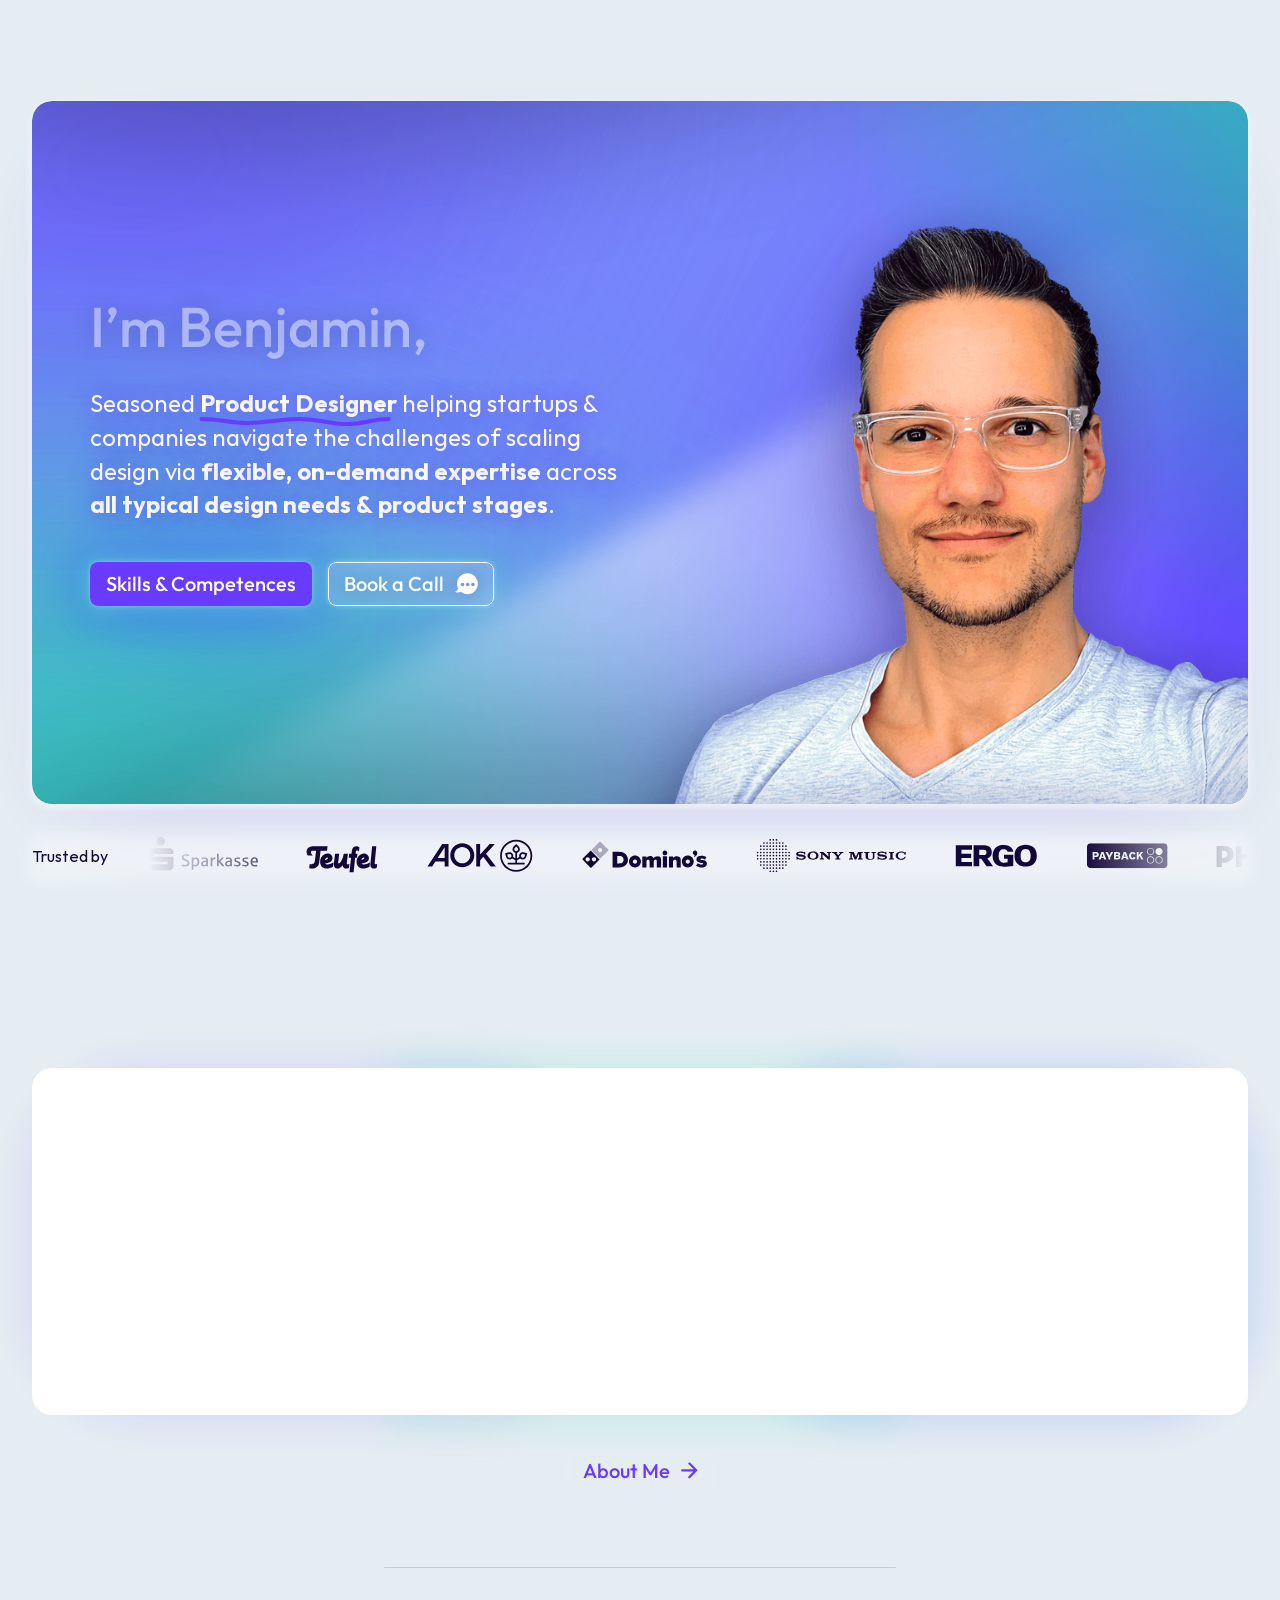
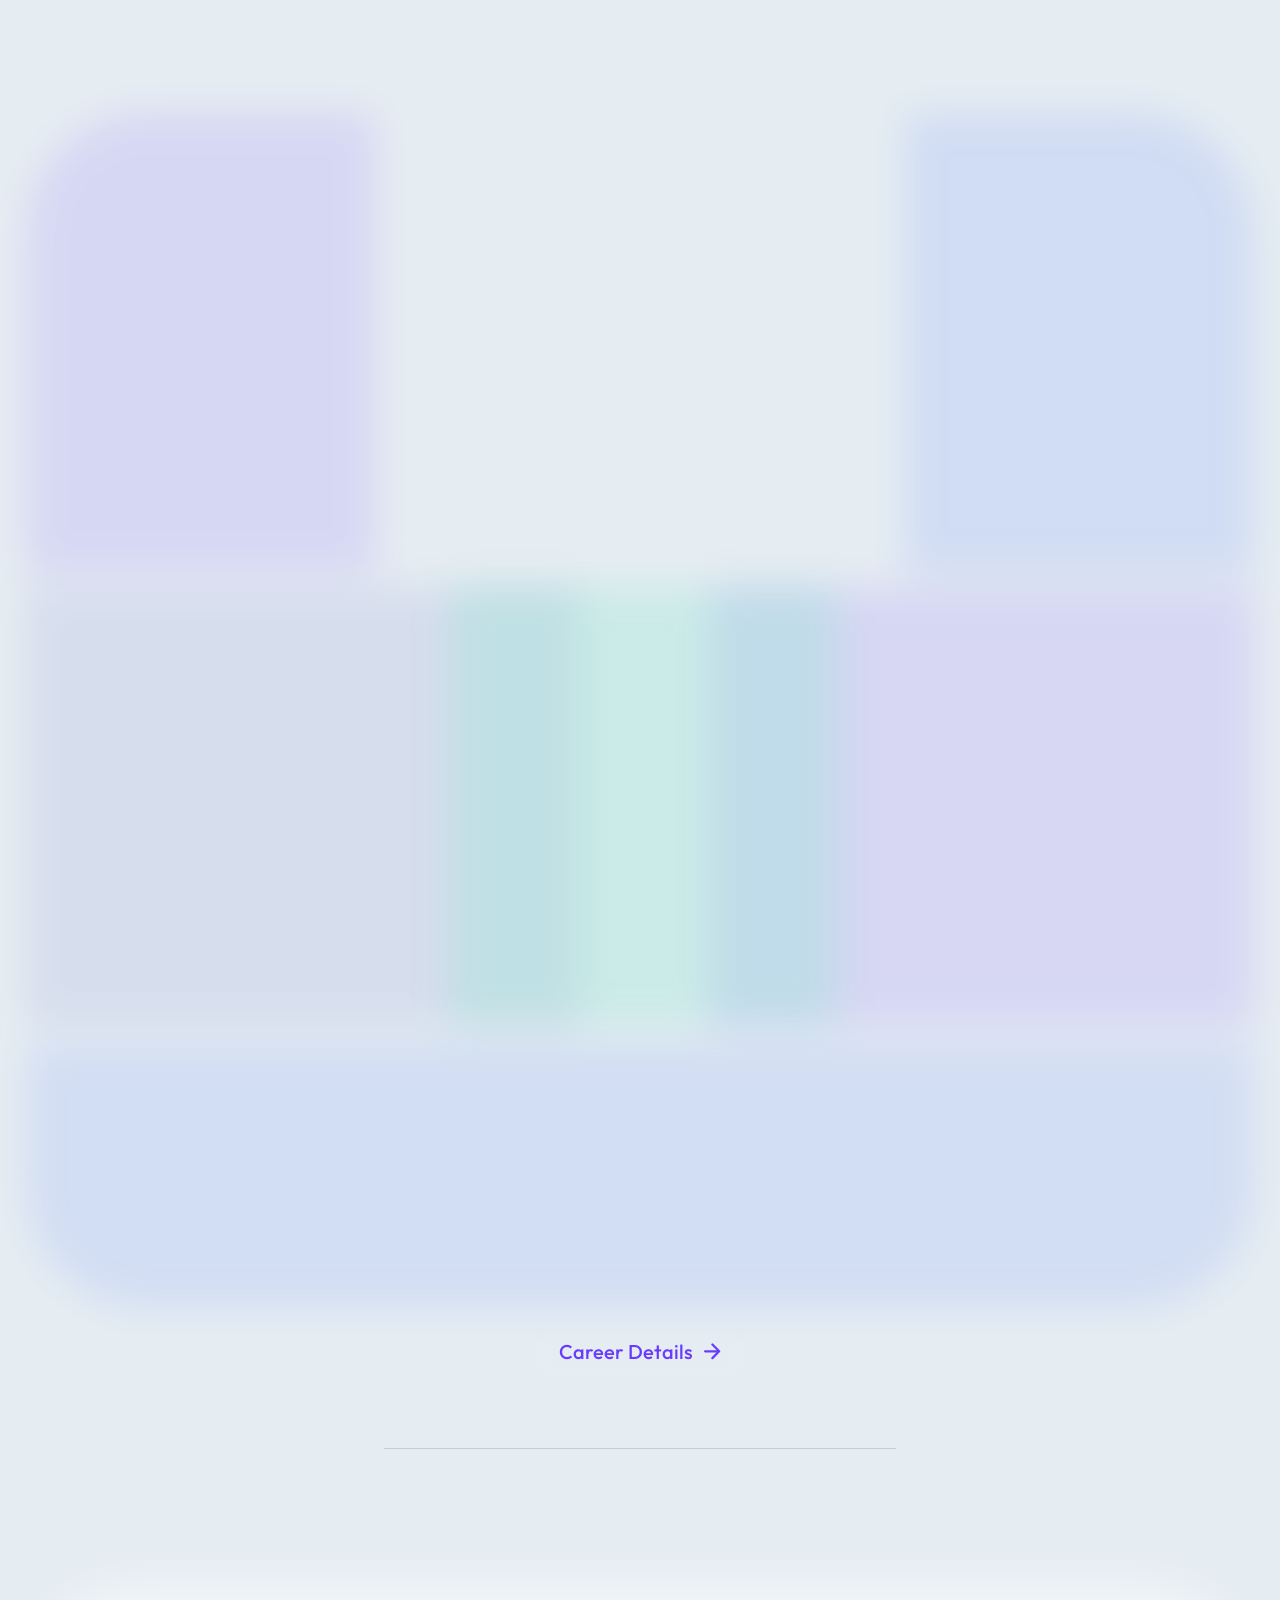
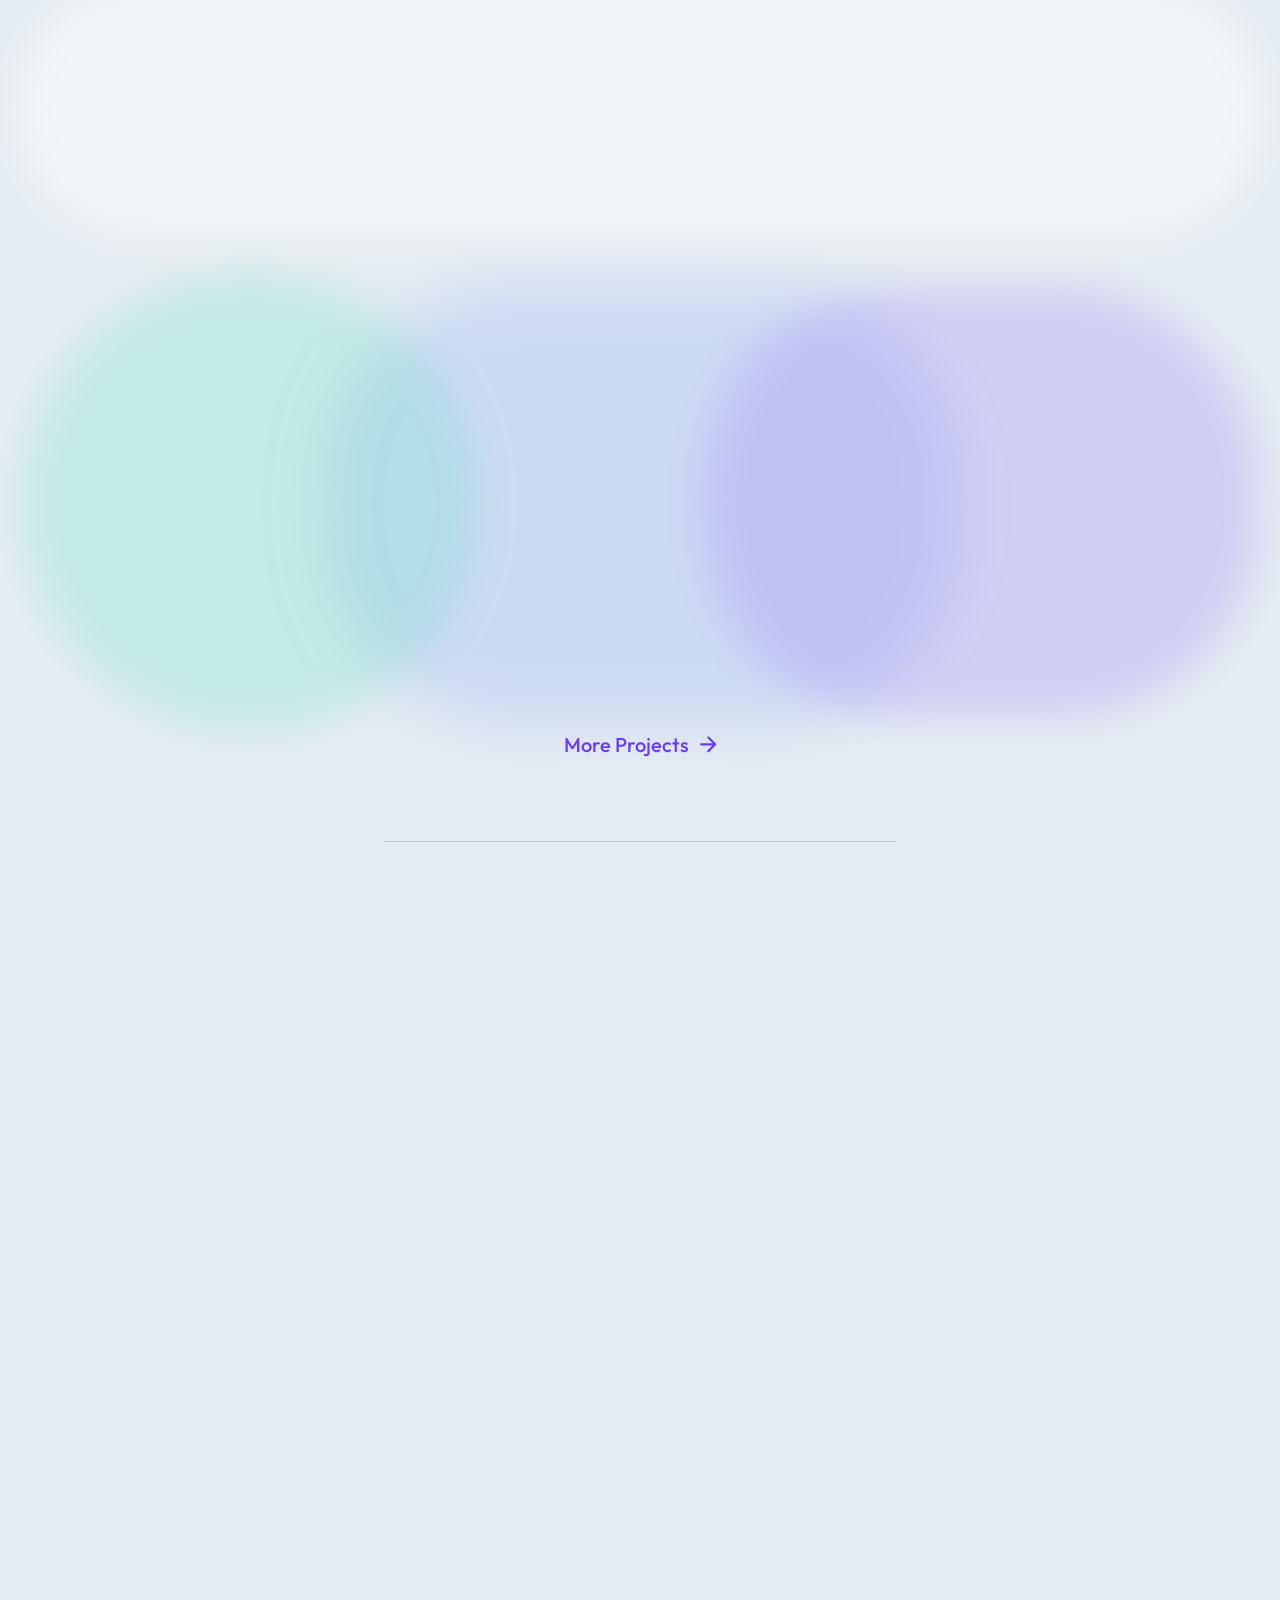
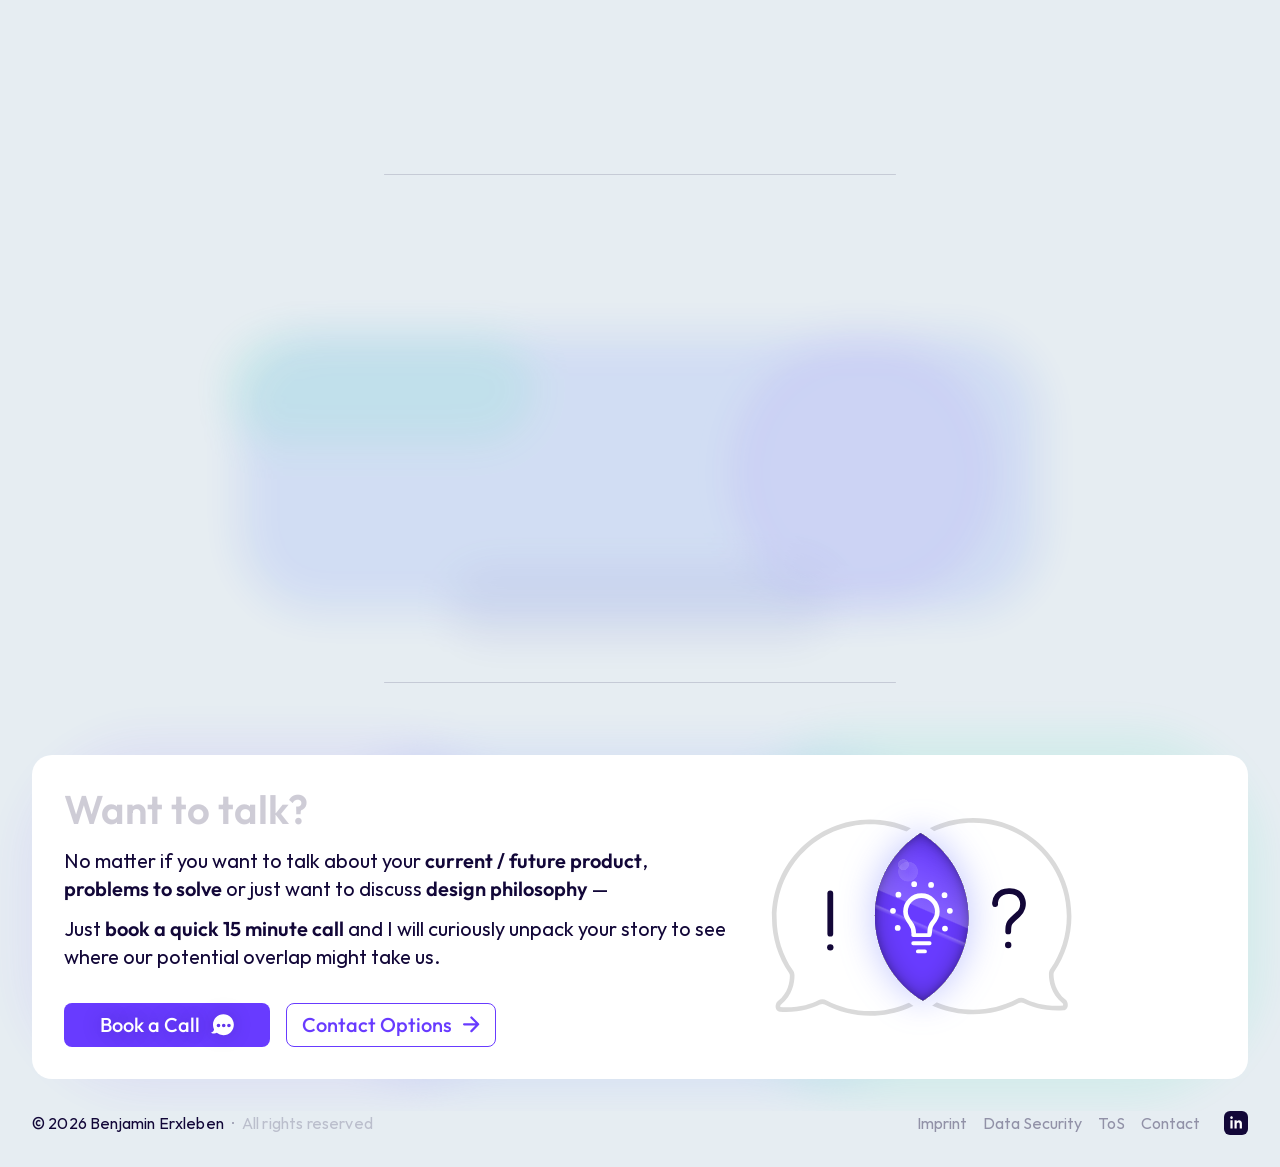
==== index.html @ ce03f418 "Initial static export from Framer (ben-e.me) All 11 pages, ES modules, images, fonts downloaded loca" ====
<!doctype html>
<!-- Made in Framer · framer.com ✨ -->
<!-- Published Feb 11, 2026, 5:38 PM UTC -->
<html lang="en" data-redirect-timezone="1">

<!-- Mirrored from www.ben-e.me/ by HTTrack Website Copier/3.x [XR&CO'2014], Wed, 06 May 2026 15:16:09 GMT -->
<head>
	<meta charset="utf-8">
	
	
	
	<!-- Start of headStart -->
    
    <!-- End of headStart -->
	<meta name="viewport" content="width=device-width">
	<meta name="generator" content="Framer 78aeb24">
	<title>Benjamin Erxleben - Lead Product Designer</title>
    <meta name="description" content="With 19+ years of experience, I help growing startups &amp; companies navigate the challenges of scaling design via flexible, on-demand expertise across all typical design needs &amp; product stages. ">
    <meta name="framer-search-index" content="_assets/framerusercontent_com_ae3cfd8e83_searchIndex-iMp5uBNnUddl.json">
    <meta name="framer-search-index-fallback" content="_assets/framerusercontent_com_ebee2e666b_searchIndex-FoI8uHteirIl.json">
    <meta name="framer-html-plugin" content="disable">
    <link href="_assets/framerusercontent_com_84f26ad1e5_0Vy6AiZTH63za9SqmtOSCtCf2M.svg" rel="icon" media="(prefers-color-scheme: light)">
    <link href="_assets/framerusercontent_com_a9cf3ddd4a_Wb4vZeu1V4hQ3XMBcvAXjYJIkjQ.svg" rel="icon" media="(prefers-color-scheme: dark)">
    <!-- Open Graph / Facebook -->
    <meta property="og:type" content="website">
    <meta property="og:title" content="Benjamin Erxleben - Lead Product Designer">
    <meta property="og:description" content="With 19+ years of experience, I help growing startups &amp; companies navigate the challenges of scaling design via flexible, on-demand expertise across all typical design needs &amp; product stages. ">
    <meta property="og:image" content="_assets/framerusercontent_com_379935bd94_h9nEaz5bfRF8Qut4vt05EF9S8.png">
    <!-- Twitter -->
    <meta name="twitter:card" content="summary_large_image">
    <meta name="twitter:title" content="Benjamin Erxleben - Lead Product Designer">
    <meta name="twitter:description" content="With 19+ years of experience, I help growing startups &amp; companies navigate the challenges of scaling design via flexible, on-demand expertise across all typical design needs &amp; product stages. ">
    <meta name="twitter:image" content="_assets/framerusercontent_com_379935bd94_h9nEaz5bfRF8Qut4vt05EF9S8.png">
	
	<style data-framer-font-css>/* latin-ext */
@font-face {
  font-family: 'Outfit';
  font-style: normal;
  font-weight: 500;
  font-display: swap;
  src: url(_assets/fonts_gstatic_com_feaf43e855_QGYvz_MVcBeNP4NJuktqQ4E.woff2) format('woff2');
  unicode-range: U+0100-02BA, U+02BD-02C5, U+02C7-02CC, U+02CE-02D7, U+02DD-02FF, U+0304, U+0308, U+0329, U+1D00-1DBF, U+1E00-1E9F, U+1EF2-1EFF, U+2020, U+20A0-20AB, U+20AD-20C0, U+2113, U+2C60-2C7F, U+A720-A7FF;
}
/* latin */
@font-face {
  font-family: 'Outfit';
  font-style: normal;
  font-weight: 500;
  font-display: swap;
  src: url(_assets/fonts_gstatic_com_97312486bc_QGYvz_MVcBeNP4NJtEtq.woff2) format('woff2');
  unicode-range: U+0000-00FF, U+0131, U+0152-0153, U+02BB-02BC, U+02C6, U+02DA, U+02DC, U+0304, U+0308, U+0329, U+2000-206F, U+20AC, U+2122, U+2191, U+2193, U+2212, U+2215, U+FEFF, U+FFFD;
}
/* latin-ext */
@font-face {
  font-family: 'Outfit';
  font-style: normal;
  font-weight: 600;
  font-display: swap;
  src: url(_assets/fonts_gstatic_com_feaf43e855_QGYvz_MVcBeNP4NJuktqQ4E.woff2) format('woff2');
  unicode-range: U+0100-02BA, U+02BD-02C5, U+02C7-02CC, U+02CE-02D7, U+02DD-02FF, U+0304, U+0308, U+0329, U+1D00-1DBF, U+1E00-1E9F, U+1EF2-1EFF, U+2020, U+20A0-20AB, U+20AD-20C0, U+2113, U+2C60-2C7F, U+A720-A7FF;
}
/* latin */
@font-face {
  font-family: 'Outfit';
  font-style: normal;
  font-weight: 600;
  font-display: swap;
  src: url(_assets/fonts_gstatic_com_97312486bc_QGYvz_MVcBeNP4NJtEtq.woff2) format('woff2');
  unicode-range: U+0000-00FF, U+0131, U+0152-0153, U+02BB-02BC, U+02C6, U+02DA, U+02DC, U+0304, U+0308, U+0329, U+2000-206F, U+20AC, U+2122, U+2191, U+2193, U+2212, U+2215, U+FEFF, U+FFFD;
}

@font-face { font-family: "Inter"; src: url("_assets/framerusercontent_com_197dd74378_5vvr9Vy74if2I6bQbJvbw7SY1pQ.woff2"); font-display: swap; font-style: normal; font-weight: 400; unicode-range: U+0460-052F, U+1C80-1C88, U+20B4, U+2DE0-2DFF, U+A640-A69F, U+FE2E-FE2F }
@font-face { font-family: "Inter"; src: url("_assets/framerusercontent_com_f3fd018548_EOr0mi4hNtlgWNn9if640EZzXCo.woff2"); font-display: swap; font-style: normal; font-weight: 400; unicode-range: U+0301, U+0400-045F, U+0490-0491, U+04B0-04B1, U+2116 }
@font-face { font-family: "Inter"; src: url("_assets/framerusercontent_com_bb12e146ca_Y9k9QrlZAqio88Klkmbd8VoMQc.woff2"); font-display: swap; font-style: normal; font-weight: 400; unicode-range: U+1F00-1FFF }
@font-face { font-family: "Inter"; src: url("_assets/framerusercontent_com_ea808fe7d6_OYrD2tBIBPvoJXiIHnLoOXnY9M.woff2"); font-display: swap; font-style: normal; font-weight: 400; unicode-range: U+0370-03FF }
@font-face { font-family: "Inter"; src: url("_assets/framerusercontent_com_418c934c00_JeYwfuaPfZHQhEG8U5gtPDZ7WQ.woff2"); font-display: swap; font-style: normal; font-weight: 400; unicode-range: U+0100-024F, U+0259, U+1E00-1EFF, U+2020, U+20A0-20AB, U+20AD-20CF, U+2113, U+2C60-2C7F, U+A720-A7FF }
@font-face { font-family: "Inter"; src: url("_assets/framerusercontent_com_d2835f64ba_GrgcKwrN6d3Uz8EwcLHZxwEfC4.woff2"); font-display: swap; font-style: normal; font-weight: 400; unicode-range: U+0000-00FF, U+0131, U+0152-0153, U+02BB-02BC, U+02C6, U+02DA, U+02DC, U+2000-206F, U+2070, U+2074-207E, U+2080-208E, U+20AC, U+2122, U+2191, U+2193, U+2212, U+2215, U+FEFF, U+FFFD }
@font-face { font-family: "Inter"; src: url("_assets/framerusercontent_com_22b5f26fb6_b6Y37FthZeALduNqHicBT6FutY.woff2"); font-display: swap; font-style: normal; font-weight: 400; unicode-range: U+0102-0103, U+0110-0111, U+0128-0129, U+0168-0169, U+01A0-01A1, U+01AF-01B0, U+1EA0-1EF9, U+20AB }
@font-face { font-family: "Inter"; src: url("_assets/framerusercontent_com_9f76c3a5f7_DpPBYI0sL4fYLgAkX8KXOPVt7c.woff2"); font-display: swap; font-style: normal; font-weight: 700; unicode-range: U+0460-052F, U+1C80-1C88, U+20B4, U+2DE0-2DFF, U+A640-A69F, U+FE2E-FE2F }
@font-face { font-family: "Inter"; src: url("_assets/framerusercontent_com_3be39f5de4_4RAEQdEOrcnDkhHiiCbJOw92Lk.woff2"); font-display: swap; font-style: normal; font-weight: 700; unicode-range: U+0301, U+0400-045F, U+0490-0491, U+04B0-04B1, U+2116 }
@font-face { font-family: "Inter"; src: url("_assets/framerusercontent_com_be91894f01_1K3W8DizY3v4emK8Mb08YHxTbs.woff2"); font-display: swap; font-style: normal; font-weight: 700; unicode-range: U+1F00-1FFF }
@font-face { font-family: "Inter"; src: url("_assets/framerusercontent_com_974fd13b31_tUSCtfYVM1I1IchuyCwz9gDdQ.woff2"); font-display: swap; font-style: normal; font-weight: 700; unicode-range: U+0370-03FF }
@font-face { font-family: "Inter"; src: url("_assets/framerusercontent_com_b6c8387871_VgYFWiwsAC5OYxAycRXXvhze58.woff2"); font-display: swap; font-style: normal; font-weight: 700; unicode-range: U+0100-024F, U+0259, U+1E00-1EFF, U+2020, U+20A0-20AB, U+20AD-20CF, U+2113, U+2C60-2C7F, U+A720-A7FF }
@font-face { font-family: "Inter"; src: url("_assets/framerusercontent_com_452fe1601f_syRNPWzAMIrcJ3wIlPIP43KjQs.woff2"); font-display: swap; font-style: normal; font-weight: 700; unicode-range: U+0000-00FF, U+0131, U+0152-0153, U+02BB-02BC, U+02C6, U+02DA, U+02DC, U+2000-206F, U+2070, U+2074-207E, U+2080-208E, U+20AC, U+2122, U+2191, U+2193, U+2212, U+2215, U+FEFF, U+FFFD }
@font-face { font-family: "Inter"; src: url("_assets/framerusercontent_com_bcff39a6db_GIryZETIX4IFypco5pYZONKhJIo.woff2"); font-display: swap; font-style: normal; font-weight: 700; unicode-range: U+0102-0103, U+0110-0111, U+0128-0129, U+0168-0169, U+01A0-01A1, U+01AF-01B0, U+1EA0-1EF9, U+20AB }
@font-face { font-family: "Inter"; src: url("_assets/framerusercontent_com_776ea07d8a_vQyevYAyHtARFwPqUzQGpnDs.woff2"); font-display: swap; font-style: normal; font-weight: 400; unicode-range: U+0000-00FF, U+0131, U+0152-0153, U+02BB-02BC, U+02C6, U+02DA, U+02DC, U+2000-206F, U+2074, U+20AC, U+2122, U+2191, U+2193, U+2212, U+2215, U+FEFF, U+FFFD }
@font-face { font-family: "Inter"; src: url("_assets/framerusercontent_com_098848e1db_DXD0Q7LSl7HEvDzucnyLnGBHM.woff2"); font-display: swap; font-style: normal; font-weight: 700; unicode-range: U+0000-00FF, U+0131, U+0152-0153, U+02BB-02BC, U+02C6, U+02DA, U+02DC, U+2000-206F, U+2074, U+20AC, U+2122, U+2191, U+2193, U+2212, U+2215, U+FEFF, U+FFFD }
@font-face { font-family: "Inter"; src: url("_assets/framerusercontent_com_e1fb1f6952_H89BbHkbHDzlxZzxi8uPzTsp90.woff2"); font-display: swap; font-style: italic; font-weight: 700; unicode-range: U+0460-052F, U+1C80-1C88, U+20B4, U+2DE0-2DFF, U+A640-A69F, U+FE2E-FE2F }
@font-face { font-family: "Inter"; src: url("_assets/framerusercontent_com_bba4fadd8b_u6gJwDuwB143kpNK1T1MDKDWkMc.woff2"); font-display: swap; font-style: italic; font-weight: 700; unicode-range: U+0301, U+0400-045F, U+0490-0491, U+04B0-04B1, U+2116 }
@font-face { font-family: "Inter"; src: url("_assets/framerusercontent_com_8e7d41d947_43sJ6MfOPh1LCJt46OvyDuSbA6o.woff2"); font-display: swap; font-style: italic; font-weight: 700; unicode-range: U+1F00-1FFF }
@font-face { font-family: "Inter"; src: url("_assets/framerusercontent_com_7b05451fe6_wccHG0r4gBDAIRhfHiOlq6oEkqw.woff2"); font-display: swap; font-style: italic; font-weight: 700; unicode-range: U+0370-03FF }
@font-face { font-family: "Inter"; src: url("_assets/framerusercontent_com_78f4b8011b_WZ367JPwf9bRW6LdTHN8rXgSjw.woff2"); font-display: swap; font-style: italic; font-weight: 700; unicode-range: U+0100-024F, U+0259, U+1E00-1EFF, U+2020, U+20A0-20AB, U+20AD-20CF, U+2113, U+2C60-2C7F, U+A720-A7FF }
@font-face { font-family: "Inter"; src: url("_assets/framerusercontent_com_cc75eb3249_QxmhnWTzLtyjIiZcfaLIJ8EFBXU.woff2"); font-display: swap; font-style: italic; font-weight: 700; unicode-range: U+0000-00FF, U+0131, U+0152-0153, U+02BB-02BC, U+02C6, U+02DA, U+02DC, U+2000-206F, U+2074, U+20AC, U+2122, U+2191, U+2193, U+2212, U+2215, U+FEFF, U+FFFD }
@font-face { font-family: "Inter"; src: url("_assets/framerusercontent_com_be47bff5d1_2A4Xx7CngadFGlVV4xrO06OBHY.woff2"); font-display: swap; font-style: italic; font-weight: 700; unicode-range: U+0102-0103, U+0110-0111, U+0128-0129, U+0168-0169, U+01A0-01A1, U+01AF-01B0, U+1EA0-1EF9, U+20AB }
@font-face { font-family: "Inter"; src: url("_assets/framerusercontent_com_fb0edde261_CfMzU8w2e7tHgF4T4rATMPuWosA.woff2"); font-display: swap; font-style: italic; font-weight: 400; unicode-range: U+0460-052F, U+1C80-1C88, U+20B4, U+2DE0-2DFF, U+A640-A69F, U+FE2E-FE2F }
@font-face { font-family: "Inter"; src: url("_assets/framerusercontent_com_1a94ddb4e1_867QObYax8ANsfX4TGEVU9YiCM.woff2"); font-display: swap; font-style: italic; font-weight: 400; unicode-range: U+0301, U+0400-045F, U+0490-0491, U+04B0-04B1, U+2116 }
@font-face { font-family: "Inter"; src: url("_assets/framerusercontent_com_4bca00b775_Oyn2ZbENFdnW7mt2Lzjk1h9Zb9k.woff2"); font-display: swap; font-style: italic; font-weight: 400; unicode-range: U+1F00-1FFF }
@font-face { font-family: "Inter"; src: url("_assets/framerusercontent_com_b3ddf3f2cc_cdAe8hgZ1cMyLu9g005pAW3xMo.woff2"); font-display: swap; font-style: italic; font-weight: 400; unicode-range: U+0370-03FF }
@font-face { font-family: "Inter"; src: url("_assets/framerusercontent_com_90f4958b2f_DOfvtmE1UplCq161m6Hj8CSQYg.woff2"); font-display: swap; font-style: italic; font-weight: 400; unicode-range: U+0100-024F, U+0259, U+1E00-1EFF, U+2020, U+20A0-20AB, U+20AD-20CF, U+2113, U+2C60-2C7F, U+A720-A7FF }
@font-face { font-family: "Inter"; src: url("_assets/framerusercontent_com_9b3d822d43_vFzuJY0c65av44uhEKB6vyjFMg.woff2"); font-display: swap; font-style: italic; font-weight: 400; unicode-range: U+0000-00FF, U+0131, U+0152-0153, U+02BB-02BC, U+02C6, U+02DA, U+02DC, U+2000-206F, U+2074, U+20AC, U+2122, U+2191, U+2193, U+2212, U+2215, U+FEFF, U+FFFD }
@font-face { font-family: "Inter"; src: url("_assets/framerusercontent_com_3fa31eded4_tKtBcDnBMevsEEJKdNGhhkLzYo.woff2"); font-display: swap; font-style: italic; font-weight: 400; unicode-range: U+0102-0103, U+0110-0111, U+0128-0129, U+0168-0169, U+01A0-01A1, U+01AF-01B0, U+1EA0-1EF9, U+20AB }
@font-face { font-family: "Inter"; src: url("_assets/framerusercontent_com_aaed3c06be_05KsVHGDmqXSBXM4yRZ65P8i0s.woff2"); font-style: italic; font-weight: 900; unicode-range: U+0460-052F, U+1C80-1C88, U+20B4, U+2DE0-2DFF, U+A640-A69F, U+FE2E-FE2F }
@font-face { font-family: "Inter"; src: url("_assets/framerusercontent_com_7047bd4cd6_ky8ovPukK4dJ1Pxq74qGhOqCYI.woff2"); font-style: italic; font-weight: 900; unicode-range: U+0301, U+0400-045F, U+0490-0491, U+04B0-04B1, U+2116 }
@font-face { font-family: "Inter"; src: url("_assets/framerusercontent_com_cfa0a2ea2d_vvNSqIj42qeQ2bvCRBIWKHscrc.woff2"); font-style: italic; font-weight: 900; unicode-range: U+1F00-1FFF }
@font-face { font-family: "Inter"; src: url("_assets/framerusercontent_com_d49354010d_3ZmXbBKToJifDV9gwcifVd1tEY.woff2"); font-style: italic; font-weight: 900; unicode-range: U+0370-03FF }
@font-face { font-family: "Inter"; src: url("_assets/framerusercontent_com_6c8a101984_FNfhX3dt4ChuLJq2PwdlxHO7PU.woff2"); font-style: italic; font-weight: 900; unicode-range: U+0100-024F, U+0259, U+1E00-1EFF, U+2020, U+20A0-20AB, U+20AD-20CF, U+2113, U+2C60-2C7F, U+A720-A7FF }
@font-face { font-family: "Inter"; src: url("_assets/framerusercontent_com_517c055f25_g0c8vEViiXNlKAgI4Ymmk3Ig.woff2"); font-style: italic; font-weight: 900; unicode-range: U+0000-00FF, U+0131, U+0152-0153, U+02BB-02BC, U+02C6, U+02DA, U+02DC, U+2000-206F, U+2074, U+20AC, U+2122, U+2191, U+2193, U+2212, U+2215, U+FEFF, U+FFFD }
@font-face { font-family: "Inter"; src: url("_assets/framerusercontent_com_eb965eb5ff_efTfQcBJ53kM2pB1hezSZ3RDUFs.woff2"); font-style: italic; font-weight: 900; unicode-range: U+0102-0103, U+0110-0111, U+0128-0129, U+0168-0169, U+01A0-01A1, U+01AF-01B0, U+1EA0-1EF9, U+20AB }
@font-face { font-family: "Inter"; src: url("_assets/framerusercontent_com_7342a84724_ia3uin3hQWqDrVloC1zEtYHWw.woff2"); font-display: swap; font-style: italic; font-weight: 700; unicode-range: U+0000-00FF, U+0131, U+0152-0153, U+02BB-02BC, U+02C6, U+02DA, U+02DC, U+2000-206F, U+2070, U+2074-207E, U+2080-208E, U+20AC, U+2122, U+2191, U+2193, U+2212, U+2215, U+FEFF, U+FFFD }
@font-face { font-family: "Inter"; src: url("_assets/framerusercontent_com_c55f5a8ab7_pKRFNWFoZl77qYCAIp84lN1h944.woff2"); font-display: swap; font-style: italic; font-weight: 400; unicode-range: U+0000-00FF, U+0131, U+0152-0153, U+02BB-02BC, U+02C6, U+02DA, U+02DC, U+2000-206F, U+2070, U+2074-207E, U+2080-208E, U+20AC, U+2122, U+2191, U+2193, U+2212, U+2215, U+FEFF, U+FFFD }
@font-face { font-family: "Inter"; src: url("_assets/framerusercontent_com_494370e42c_mkY5Sgyq51ik0AMrSBwhm9DJg.woff2"); font-style: normal; font-weight: 900; unicode-range: U+0460-052F, U+1C80-1C88, U+20B4, U+2DE0-2DFF, U+A640-A69F, U+FE2E-FE2F }
@font-face { font-family: "Inter"; src: url("_assets/framerusercontent_com_98e006a70b_X5hj6qzcHUYv7h1390c8Rhm6550.woff2"); font-style: normal; font-weight: 900; unicode-range: U+0301, U+0400-045F, U+0490-0491, U+04B0-04B1, U+2116 }
@font-face { font-family: "Inter"; src: url("_assets/framerusercontent_com_d5262035fd_gQhNpS3tN86g8RcVKYUUaKt2oMQ.woff2"); font-style: normal; font-weight: 900; unicode-range: U+1F00-1FFF }
@font-face { font-family: "Inter"; src: url("_assets/framerusercontent_com_146bdc56fa_cugnVhSraaRyANCaUtI5FV17wk.woff2"); font-style: normal; font-weight: 900; unicode-range: U+0370-03FF }
@font-face { font-family: "Inter"; src: url("_assets/framerusercontent_com_bc2a9ceee8_5HcVoGak8k5agFJSaKa4floXVu0.woff2"); font-style: normal; font-weight: 900; unicode-range: U+0100-024F, U+0259, U+1E00-1EFF, U+2020, U+20A0-20AB, U+20AD-20CF, U+2113, U+2C60-2C7F, U+A720-A7FF }
@font-face { font-family: "Inter"; src: url("_assets/framerusercontent_com_be7b738af6_jn4BtSPLlS0NDp1KiFAtFKiiY0o.woff2"); font-style: normal; font-weight: 900; unicode-range: U+0000-00FF, U+0131, U+0152-0153, U+02BB-02BC, U+02C6, U+02DA, U+02DC, U+2000-206F, U+2074, U+20AC, U+2122, U+2191, U+2193, U+2212, U+2215, U+FEFF, U+FFFD }
@font-face { font-family: "Inter"; src: url("_assets/framerusercontent_com_f6380e18de_P2Bw01CtL0b9wqygO0sSVogWbo.woff2"); font-style: normal; font-weight: 900; unicode-range: U+0102-0103, U+0110-0111, U+0128-0129, U+0168-0169, U+01A0-01A1, U+01AF-01B0, U+1EA0-1EF9, U+20AB }
@font-face { font-family: "Outfit"; src: url("_assets/framerusercontent_com_bd0f706623_5REHZLR2B5PQAKMITIQJK6BDK34RDHS4.woff2"); font-display: swap; font-style: normal; font-weight: 400 }
@font-face { font-family: "Outfit"; src: url("_assets/framerusercontent_com_8a1bb9acbb_OKGWSU2PUNNFKQVFV2XFOSAHRXYREMR2.woff2"); font-display: swap; font-style: normal; font-weight: 700 }
@font-face { font-family: "Outfit"; src: url("_assets/framerusercontent_com_648031ea7f_QWBFHLNJNNJC3X2PA4WN6Q2H5G7OG6MX.woff2"); font-style: normal; font-weight: 900 }
@font-face { font-family: "Outfit"; src: url("_assets/framerusercontent_com_8fbfdfe753_MVYF4ESEAKEH43KA4UAEJXCVA2XP4RZO.woff2"); font-style: normal; font-weight: 100 }
@font-face { font-family: "Outfit"; src: url("_assets/framerusercontent_com_104891cc79_H5PDA446U7YOJH5A6HXMFOX33XDBMWB5.woff2"); font-display: swap; font-style: normal; font-weight: 800 }
@font-face { font-family: "Outfit"; src: url("_assets/framerusercontent_com_2a5b34fc95_W7JHARPQSG6P4YAUJKIMUM6JNAX2RFW3.woff2"); font-display: swap; font-style: normal; font-weight: 300 }
@font-face { font-family: "Outfit Placeholder"; src: local("Arial"); ascent-override: 99.94%; descent-override: 25.98%; line-gap-override: 0.00%; size-adjust: 100.06% }
@font-face { font-family: "Inter Placeholder"; src: local("Arial"); ascent-override: 89.79%; descent-override: 22.36%; line-gap-override: 0.00%; size-adjust: 107.89% }</style>
	<link href="https://fonts.gstatic.com" rel="preconnect" crossorigin>
	<meta name="robots" content="max-image-preview:large"><link rel="canonical" href="https://www.ben-e.me/"><meta property="og:url" content="https://www.ben-e.me/"><style data-framer-breakpoint-css>@media(min-width: 1200px){.hidden-72rtr7{display:none!important}}@media(min-width: 1000px) and (max-width: 1199.98px){.hidden-1b9p5gn{display:none!important}}@media(min-width: 810px) and (max-width: 999.98px){.hidden-d4ocnz{display:none!important}}@media(min-width: 620px) and (max-width: 809.98px){.hidden-wkh7yz{display:none!important}}@media(min-width: 390px) and (max-width: 619.98px){.hidden-1ixp08i{display:none!important}}@media(max-width: 389.98px){.hidden-egc4qg{display:none!important}}@media(min-width: 1000px){.hidden-dlwm6n{display:none!important}}@media(min-width: 810px) and (max-width: 999.98px){.hidden-10qlcn3{display:none!important}}@media(max-width: 809.98px){.hidden-1v7ewfy{display:none!important}}</style><style data-framer-css-ssr-minified data-framer-components="framer-lib-cursors-host framer-9FrE5 framer-6gUAV PropertyOverrides framer-vyvD6 framer-cpDtR framer-o5aRy framer-iFZYZ framer-lib-combinedCSSRules framer-BhjrF framer-muVlY framer-HGR07 framer-op8rn framer-RrrK2 framer-8yGeY framer-4bDxd framer-HswR8 framer-Drueb framer-ItiJp framer-ujxcA framer-OHD0R framer-BbQaF framer-kWvwW framer-XuGdf framer-p3EKJ framer-YL4zU framer-Pq8bR">html,body,#main{box-sizing:border-box;margin:0;padding:0}:root{-webkit-font-smoothing:antialiased;-moz-osx-font-smoothing:grayscale}*{box-sizing:border-box;-webkit-font-smoothing:inherit}h1,h2,h3,h4,h5,h6,p,figure{margin:0}body,input,textarea,select,button{font-family:sans-serif;font-size:12px}body{--token-505c996d-cb3a-4093-858b-1a5ccf545a43:#120738;--token-889256d3-84ee-438d-ba77-e52660077e6b:#683bff;--token-5ffd7827-2778-49f8-9ab1-860ee1877c5c:#fff;--token-8e7ffd52-8528-4637-9bfb-d6dca2dfcbec:#e6edf2;--token-8bcc23d0-e34c-4527-9e60-f541d7be55e6:#09dd9f;--token-09385086-0aaa-481b-8930-296be370d7c2:#2659ff;--token-d21a83c4-a935-4bea-b83d-974b96a030d2:#000;--token-8e891d1f-74ee-4523-9a6c-7bd4e639acff:#0a15ab;--token-85e3b1cb-8a77-4f0e-a675-69d63cb3de11:#049f96;--token-0306e9ca-4919-49c6-82f3-a114298c941b:#2e6be6;--token-9fef16ab-7767-4915-b96c-9bc2cc54fe45:#de0000;--token-7e1374bd-290b-4d03-b4ff-b4ce5e3096cc:#7347e2;--token-8d31113a-32c3-4205-8916-be8c5441ff73:#c96;--token-d63faadc-4209-490b-8007-d49ddff6acfb:#111f34;--framer-will-change-override:none}@supports (background:-webkit-named-image(i)) and (not (grid-template-rows:subgrid)){body{--framer-will-change-override:transform}}@supports (background:-webkit-named-image(i)) and (not (position-area:top right)){body{--framer-will-change-filter-override:filter}}[data-framer-component-type=Text] div div span,[data-framer-component-type=Text] a div span,[data-framer-component-type=Text] span span span,[data-framer-component-type=Text] p span span,[data-framer-component-type=Text] h1 span span,[data-framer-component-type=Text] h2 span span,[data-framer-component-type=Text] h3 span span,[data-framer-component-type=Text] h4 span span,[data-framer-component-type=Text] h5 span span,[data-framer-component-type=Text] h6 span span,[data-framer-component-type=Text] a{font-family:var(--font-family);font-style:var(--font-style);font-weight:min(calc(var(--framer-font-weight-increase,0) + var(--font-weight,400)),900);color:var(--text-color);letter-spacing:var(--letter-spacing);font-size:var(--font-size);text-transform:var(--text-transform);--text-decoration:var(--framer-text-decoration-style,solid)var(--framer-text-decoration,none)var(--framer-text-decoration-color,currentcolor)var(--framer-text-decoration-thickness,auto);--text-decoration-skip-ink:var(--framer-text-decoration-skip-ink);--text-underline-offset:var(--framer-text-decoration-offset);line-height:var(--line-height);--font-family:var(--framer-font-family);--font-style:var(--framer-font-style);--font-weight:var(--framer-font-weight);--text-color:var(--framer-text-color);--letter-spacing:var(--framer-letter-spacing);--font-size:var(--framer-font-size);--text-transform:var(--framer-text-transform);--line-height:var(--framer-line-height)}@supports not (color:color(display-p3 1 1 1)){p.framer-text,div.framer-text,h1.framer-text,h2.framer-text,h3.framer-text,h4.framer-text,h5.framer-text,h6.framer-text,li.framer-text,ol.framer-text,ul.framer-text,span.framer-text:not([data-text-fill]){color:var(--framer-blockquote-text-color-rgb,var(--framer-blockquote-text-color,var(--framer-text-color-rgb,var(--framer-text-color,#000))));-webkit-text-stroke-color:var(--framer-text-stroke-color-rgb,var(--framer-text-stroke-color,initial))}mark.framer-text{background-color:var(--framer-blockquote-text-background-color-rgb,var(--framer-blockquote-text-background-color,var(--framer-text-background-color-rgb,var(--framer-text-background-color,initial))))}}@supports not (color:color(display-p3 1 1 1)){code.framer-text,code.framer-text span.framer-text:not([data-text-fill]){color:var(--framer-blockquote-text-color-rgb,var(--framer-blockquote-text-color,var(--framer-code-text-color-rgb,var(--framer-code-text-color,var(--framer-text-color-rgb,var(--framer-text-color,#000))))))}}@supports not (color:color(display-p3 1 1 1)){a.framer-text,span.framer-text[data-nested-link]{color:var(--framer-blockquote-text-color-rgb,var(--framer-blockquote-text-color,var(--framer-link-text-color-rgb,var(--framer-link-text-color,var(--framer-text-color-rgb,var(--framer-text-color,#000))))));background-color:var(--framer-link-text-background-color-rgb,var(--framer-link-text-background-color,initial));-webkit-text-decoration-color:var(--framer-link-text-decoration-color-rgb,var(--framer-link-text-decoration-color,var(--framer-text-decoration-color-rgb,var(--framer-text-decoration-color,currentcolor))));text-decoration-color:var(--framer-link-text-decoration-color-rgb,var(--framer-link-text-decoration-color,var(--framer-text-decoration-color-rgb,var(--framer-text-decoration-color,currentcolor))))}}@supports not (color:color(display-p3 1 1 1)){code.framer-text a.framer-text,code.framer-text a.framer-text span.framer-text:not([data-text-fill]),code.framer-text span.framer-text[data-nested-link],code.framer-text span.framer-text[data-nested-link] span.framer-text:not([data-text-fill]){color:var(--framer-blockquote-text-color-rgb,var(--framer-blockquote-text-color,var(--framer-link-text-color-rgb,var(--framer-link-text-color,var(--framer-code-text-color-rgb,var(--framer-code-text-color,var(--framer-text-color-rgb,var(--framer-text-color,#000))))))))}}@supports not (color:color(display-p3 1 1 1)){a.framer-text:hover,span.framer-text[data-nested-link]:hover{color:var(--framer-link-hover-text-color-rgb,var(--framer-link-hover-text-color,var(--framer-blockquote-text-color-rgb,var(--framer-blockquote-text-color,var(--framer-link-text-color-rgb,var(--framer-link-text-color,var(--framer-text-color-rgb,var(--framer-text-color,#000))))))));background-color:var(--framer-link-hover-text-background-color-rgb,var(--framer-link-hover-text-background-color,var(--framer-link-text-background-color-rgb,var(--framer-link-text-background-color,var(--framer-text-background-color-rgb,var(--framer-text-background-color,initial))))));-webkit-text-decoration-color:var(--framer-link-hover-text-decoration-color-rgb,var(--framer-link-hover-text-decoration-color,var(--framer-link-text-decoration-color-rgb,var(--framer-link-text-decoration-color,var(--framer-text-decoration-color-rgb,var(--framer-text-decoration-color,currentcolor))))));text-decoration-color:var(--framer-link-hover-text-decoration-color-rgb,var(--framer-link-hover-text-decoration-color,var(--framer-link-text-decoration-color-rgb,var(--framer-link-text-decoration-color,var(--framer-text-decoration-color-rgb,var(--framer-text-decoration-color,currentcolor))))))}}@supports not (color:color(display-p3 1 1 1)){code.framer-text a.framer-text:hover,code.framer-text span.framer-text[data-nested-link]:hover{color:var(--framer-link-hover-text-color-rgb,var(--framer-link-hover-text-color,var(--framer-blockquote-text-color-rgb,var(--framer-blockquote-text-color,var(--framer-link-text-color-rgb,var(--framer-link-text-color,var(--framer-code-text-color-rgb,var(--framer-code-text-color,var(--framer-text-color-rgb,var(--framer-text-color,#000))))))))))}}@supports not (color:color(display-p3 1 1 1)){a.framer-text[data-framer-page-link-current],span.framer-text[data-framer-page-link-current]{color:var(--framer-link-current-text-color-rgb,var(--framer-link-current-text-color,var(--framer-link-text-color-rgb,var(--framer-link-text-color,var(--framer-text-color-rgb,var(--framer-text-color,#000))))));background-color:var(--framer-link-current-text-background-color-rgb,var(--framer-link-current-text-background-color,var(--framer-link-text-background-color-rgb,var(--framer-link-text-background-color,var(--framer-text-background-color-rgb,var(--framer-text-background-color,initial))))));-webkit-text-decoration-color:var(--framer-link-current-text-decoration-color-rgb,var(--framer-link-current-text-decoration-color,var(--framer-link-text-decoration-color-rgb,var(--framer-link-text-decoration-color,var(--framer-text-decoration-color-rgb,var(--framer-text-decoration-color,currentcolor))))));text-decoration-color:var(--framer-link-current-text-decoration-color-rgb,var(--framer-link-current-text-decoration-color,var(--framer-link-text-decoration-color-rgb,var(--framer-link-text-decoration-color,var(--framer-text-decoration-color-rgb,var(--framer-text-decoration-color,currentcolor))))))}}@supports not (color:color(display-p3 1 1 1)){code.framer-text a.framer-text[data-framer-page-link-current],code.framer-text a.framer-text[data-framer-page-link-current] span.framer-text:not([data-text-fill]),code.framer-text span.framer-text[data-framer-page-link-current],code.framer-text span.framer-text[data-framer-page-link-current] span.framer-text:not([data-text-fill]){color:var(--framer-link-current-text-color-rgb,var(--framer-link-current-text-color,var(--framer-link-text-color-rgb,var(--framer-link-text-color,var(--framer-code-text-color-rgb,var(--framer-code-text-color,var(--framer-text-color-rgb,var(--framer-text-color,#000))))))));background-color:var(--framer-link-current-text-background-color-rgb,var(--framer-link-current-text-background-color,var(--framer-link-text-background-color-rgb,var(--framer-link-text-background-color,var(--framer-text-background-color-rgb,var(--framer-text-background-color,initial))))))}}@supports not (color:color(display-p3 1 1 1)){a.framer-text[data-framer-page-link-current]:hover,span.framer-text[data-framer-page-link-current]:hover{color:var(--framer-link-hover-text-color-rgb,var(--framer-link-hover-text-color,var(--framer-link-current-text-color-rgb,var(--framer-link-current-text-color,var(--framer-link-text-color-rgb,var(--framer-link-text-color,var(--framer-code-text-color-rgb,var(--framer-code-text-color,var(--framer-text-color-rgb,var(--framer-text-color,#000))))))))));background-color:var(--framer-link-hover-text-background-color-rgb,var(--framer-link-hover-text-background-color,var(--framer-link-current-text-background-color-rgb,var(--framer-link-current-text-background-color,var(--framer-link-text-background-color-rgb,var(--framer-link-text-background-color,initial))))));-webkit-text-decoration-color:var(--framer-link-hover-text-decoration-color-rgb,var(--framer-link-hover-text-decoration-color,var(--framer-link-current-text-decoration-color-rgb,var(--framer-link-current-text-decoration-color,var(--framer-link-text-decoration-color-rgb,var(--framer-link-text-decoration-color,var(--framer-text-decoration-color-rgb,var(--framer-text-decoration-color,currentcolor))))))));text-decoration-color:var(--framer-link-hover-text-decoration-color-rgb,var(--framer-link-hover-text-decoration-color,var(--framer-link-current-text-decoration-color-rgb,var(--framer-link-current-text-decoration-color,var(--framer-link-text-decoration-color-rgb,var(--framer-link-text-decoration-color,var(--framer-text-decoration-color-rgb,var(--framer-text-decoration-color,currentcolor))))))))}}@supports not (color:color(display-p3 1 1 1)){code.framer-text a.framer-text[data-framer-page-link-current]:hover,code.framer-text a.framer-text[data-framer-page-link-current]:hover span.framer-text:not([data-text-fill]),code.framer-text span.framer-text[data-framer-page-link-current]:hover,code.framer-text span.framer-text[data-framer-page-link-current]:hover span.framer-text:not([data-text-fill]){color:var(--framer-link-hover-text-color-rgb,var(--framer-link-hover-text-color,var(--framer-link-current-text-color-rgb,var(--framer-link-current-text-color,var(--framer-link-text-color-rgb,var(--framer-link-text-color,var(--framer-code-text-color-rgb,var(--framer-code-text-color,var(--framer-text-color-rgb,var(--framer-text-color,#000))))))))));background-color:var(--framer-link-hover-text-background-color-rgb,var(--framer-link-hover-text-background-color,var(--framer-link-current-text-background-color-rgb,var(--framer-link-current-text-background-color,var(--framer-link-text-background-color-rgb,var(--framer-link-text-background-color,initial))))))}}@supports not (aspect-ratio:1){.framer-text-module:not([data-width=fit])[style*=aspect-ratio]{position:relative!important}.framer-text-module:not([data-width=fit])[style*=aspect-ratio]:before{content:"";padding-bottom:calc(100%/calc(var(--aspect-ratio)));display:block}.framer-text-module[data-width=fill]>:first-child,.framer-text-module[data-width=fill]>.ssr-variant>:first-child,.framer-text-module:not([data-width=fit])[style*=aspect-ratio]>:first-child,.framer-text-module:not([data-width=fit])[style*=aspect-ratio]>.ssr-variant>:first-child{position:absolute;top:0;left:0;height:100%!important}}@supports not (overflow:clip){:root{--overflow-clip-fallback:hidden}}@supports (background:-webkit-named-image(i)) and (not (contain-intrinsic-size:inherit)){div.framer-text,p.framer-text,h1.framer-text,h2.framer-text,h3.framer-text,h4.framer-text,h5.framer-text,h6.framer-text,ol.framer-text,ul.framer-text,li.framer-text,blockquote.framer-text,.framer-text.framer-image{display:var(--text-truncation-display-inline-for-safari-16,revert)}div.framer-text:after,p.framer-text:after,h1.framer-text:after,h2.framer-text:after,h3.framer-text:after,h4.framer-text:after,h5.framer-text:after,h6.framer-text:after,ol.framer-text:after,ul.framer-text:after,li.framer-text:after,blockquote.framer-text:after,.framer-text.framer-image:after{content:var(--text-truncation-line-break-for-safari-16);white-space:pre}.framer-text.framer-text-module,.framer-text.framer-table-wrapper{display:var(--text-truncation-display-none-for-safari-16,revert)}p.framer-text[data-text-fill]{display:var(--text-truncation-display-inline-for-safari-16,inline-block)}}@supports (corner-shape:superellipse(2)){:root{--one-if-corner-shape-supported:1}}.framer-cursor-none,.framer-cursor-none *{cursor:none!important}.framer-pointer-events-none,.framer-pointer-events-none *{pointer-events:none!important}@supports (aspect-ratio:1){body{--framer-aspect-ratio-supported:auto}}.framer-9FrE5.framer-v4ixlq,.framer-9FrE5 .framer-v4ixlq{display:block}.framer-9FrE5.framer-dlwm6n{background-color:var(--1h4xrgs);flex-flow:column;place-content:center flex-start;align-items:center;gap:0;width:100%;height:min-content;padding:0;display:flex;position:relative;overflow:visible}.framer-9FrE5 .framer-9disin{background:0 0;flex-grow:1;width:0;height:0;margin:0;position:relative}.framer-9FrE5 .framer-hp9is2-container{flex:none;order:1001;width:100%;height:auto;position:relative}[data-layout-template=true]>#overlay{margin-bottom:0}@supports (aspect-ratio:1){body{--framer-aspect-ratio-supported:auto}}.framer-6gUAV.framer-lux5qc,.framer-6gUAV .framer-lux5qc{display:block}.framer-6gUAV.framer-72rtr7{background-color:var(--token-8e7ffd52-8528-4637-9bfb-d6dca2dfcbec,#e6edf2);flex-flow:column;place-content:center flex-start;align-items:center;gap:0;width:1200px;height:min-content;padding:0;display:flex;position:relative;overflow:hidden}.framer-6gUAV .framer-gof9r7{aspect-ratio:1;height:var(--framer-aspect-ratio-supported,48px);will-change:var(--framer-will-change-override,transform);z-index:1;border-radius:100%;flex:none;width:48px;text-decoration:none;position:fixed;bottom:40px;right:40px;overflow:hidden;box-shadow:0 1px 3px #ffffffbd,0 4px 12px #12073840,0 8px 24px #12073859}.framer-6gUAV .framer-akl3ay-container{aspect-ratio:1;height:var(--framer-aspect-ratio-supported,32px);pointer-events:auto;z-index:1;flex:none;position:absolute;bottom:0;left:0;right:0}.framer-6gUAV .framer-r7vhtl-container{z-index:2;flex:none;width:auto;height:auto;position:fixed;top:-117px;left:50%;transform:translate(-50%)}.framer-6gUAV .framer-11umw2f{flex-flow:column;flex:none;place-content:center;align-items:center;gap:0;width:100%;height:100vh;padding:101px 32px 24px;scroll-margin-top:98px;display:flex;position:relative;overflow:visible}.framer-6gUAV .framer-4rbrah-container{z-index:1;flex:none;height:auto;position:absolute;top:0;left:0;right:0}.framer-6gUAV.framer-1dzpuot{-webkit-user-select:none;user-select:none;z-index:3;background-color:#0009;position:fixed;inset:0}.framer-6gUAV.framer-12k219e-container{pointer-events:auto;z-index:3;flex:none;position:fixed;inset:0}.framer-6gUAV .framer-1ec0jty{will-change:var(--framer-will-change-override,transform);border-radius:20px;flex-flow:row;flex:1 0 0;place-content:flex-end center;align-items:flex-end;gap:0;width:100%;height:1px;padding:0 0 0 58px;display:flex;position:relative;overflow:hidden;box-shadow:0 3px 9px #ffffffb3,0 34px 100px -50px #683bff40}.framer-6gUAV .framer-1uk0yon{background:linear-gradient(180deg,var(--token-505c996d-cb3a-4093-858b-1a5ccf545a43,#120738)0%,#12073800 100%);opacity:.2;flex-flow:row;flex:1 0 0;place-content:center space-between;align-items:center;width:1px;height:68px;padding:0;display:flex;position:relative;overflow:visible}.framer-6gUAV .framer-hwusr2{z-index:1;flex-flow:column;flex:1 0 0;place-content:flex-start center;align-items:flex-start;gap:40px;width:1px;max-width:900px;height:100%;padding:0;display:flex;position:relative;overflow:visible}.framer-6gUAV .framer-1pyo5q5{flex-flow:column;flex:none;place-content:flex-start;align-items:flex-start;gap:32px;width:100%;height:min-content;padding:0;display:flex;position:relative;overflow:visible}.framer-6gUAV .framer-1hegzj0{--framer-paragraph-spacing:0px;opacity:.45;text-shadow:0 0 24px #10073673;white-space:pre-wrap;word-break:break-word;word-wrap:break-word;flex:none;width:100%;height:auto;position:relative}.framer-6gUAV .framer-1mxga8j,.framer-6gUAV .framer-5o7pq1{flex-flow:row;flex:none;place-content:center;align-items:center;gap:10px;width:100%;height:min-content;padding:0;display:flex;position:relative;overflow:visible}.framer-6gUAV .framer-1nazt8j{--framer-paragraph-spacing:0px;--framer-text-wrap-override:balance;text-shadow:0 0 20px #683bffbd;z-index:1;flex:1 0 0;width:1px;height:auto;position:relative}.framer-6gUAV .framer-c1hglu{flex:none;width:192px;height:9px;position:absolute;top:30px;left:109px;overflow:hidden}.framer-6gUAV .framer-1otz3gs-container{z-index:1;flex:none;position:absolute;inset:0}.framer-6gUAV .framer-ylgzlb{width:192px;height:9px;position:relative}.framer-6gUAV .framer-14zmmxz{flex-flow:wrap;flex:none;place-content:center flex-start;align-items:center;gap:16px;width:100%;height:min-content;padding:0;display:flex;position:relative;overflow:visible}.framer-6gUAV .framer-pswsjp{will-change:var(--framer-will-change-effect-override,transform);border-radius:8px;flex-flow:row;flex:none;place-content:center;align-items:center;gap:10px;width:min-content;height:min-content;padding:0;text-decoration:none;display:flex;position:relative;overflow:hidden;box-shadow:0 0 4px #ffffff4d,0 0 20px #66ffd180,0 0 40px #683bff4d,0 0 80px #2659ffbf}.framer-6gUAV .framer-1c1ywzu-container,.framer-6gUAV .framer-1ighvjn-container,.framer-6gUAV .framer-gdbaqb-container,.framer-6gUAV .framer-4bbcde-container,.framer-6gUAV .framer-87zwbc-container,.framer-6gUAV .framer-vbph44-container,.framer-6gUAV .framer-ey28xb-container,.framer-6gUAV .framer-16mq8nm-container,.framer-6gUAV .framer-7w4ylo-container,.framer-6gUAV .framer-18o7doq-container,.framer-6gUAV .framer-usnb3k-container,.framer-6gUAV .framer-1fj6yyy-container,.framer-6gUAV .framer-1vgf8f7-container,.framer-6gUAV .framer-w46pr4-container,.framer-6gUAV .framer-139368o-container,.framer-6gUAV .framer-bpbef5-container,.framer-6gUAV .framer-1tiaxol-container,.framer-6gUAV .framer-1n7rrp0-container,.framer-6gUAV .framer-w35x8-container,.framer-6gUAV .framer-11hnvry-container,.framer-6gUAV .framer-1yq3qjb-container,.framer-6gUAV .framer-1gdhdj8-container,.framer-6gUAV .framer-1lptlpb-container,.framer-6gUAV .framer-hjcser-container,.framer-6gUAV .framer-1afffqv-container,.framer-6gUAV .framer-1cz8fso-container,.framer-6gUAV .framer-18t304p-container,.framer-6gUAV .framer-1ji5r9j-container,.framer-6gUAV .framer-qyblc4-container{flex:none;width:auto;height:auto;position:relative}.framer-6gUAV .framer-u5a6v6{will-change:var(--framer-will-change-effect-override,transform);border-radius:8px;flex-flow:row;flex:none;place-content:center;align-items:center;gap:10px;width:min-content;height:min-content;padding:0;display:flex;position:relative;overflow:hidden;box-shadow:0 0 4px #ffffff4d,0 0 20px #66ffd14d}.framer-6gUAV.framer-l8y3qj,.framer-6gUAV.framer-1aurayi{-webkit-user-select:none;user-select:none;z-index:1;background-color:#0009;position:fixed;inset:0}.framer-6gUAV.framer-350vd2-container,.framer-6gUAV.framer-12p4f31-container{z-index:1;flex:none;position:fixed;inset:0}.framer-6gUAV .framer-2a30tq{flex:none;width:47%;height:100%;position:relative;overflow:visible}.framer-6gUAV .framer-sndw92{flex:none;position:absolute;inset:0 0 0 -102px;overflow:visible}.framer-6gUAV .framer-b8cflk{will-change:var(--framer-will-change-filter-override,filter);flex:none;position:absolute;inset:0 -205px 0 0;overflow:hidden}.framer-6gUAV .framer-1834bu{height:1fr;z-index:1;flex-flow:column wrap;flex:none;place-content:flex-start center;align-items:flex-start;gap:12px 0;width:min-content;padding:0 0 30px;display:flex;position:absolute;top:225px;left:0;overflow:visible}.framer-6gUAV .framer-16sk8xq{will-change:var(--framer-will-change-override,transform);border-radius:8px;flex-flow:row;flex:none;place-content:center;align-items:center;gap:10px;width:min-content;height:min-content;padding:0;text-decoration:none;display:flex;position:relative;overflow:hidden;box-shadow:0 0 4px #ffffff4d,0 0 10px #66ffd199,0 0 40px #683bff4d,0 0 80px #2659ffbf}.framer-6gUAV .framer-1rvu62z{will-change:var(--framer-will-change-override,transform);border-radius:8px;flex-flow:row;flex:none;place-content:center;align-self:stretch;align-items:center;gap:10px;width:auto;height:min-content;padding:0;display:flex;position:relative;overflow:hidden;box-shadow:0 0 4px #ffffff4d,0 0 20px #66ffd14d}.framer-6gUAV .framer-1d5qdxw-container,.framer-6gUAV .framer-1uqwyuw-container{flex:1 0 0;width:1px;height:auto;position:relative}.framer-6gUAV.framer-1qgl2ot{-webkit-user-select:none;user-select:none;z-index:5;background-color:#0009;position:fixed;inset:0}.framer-6gUAV.framer-168apn6-container{z-index:5;flex:none;position:fixed;inset:0}.framer-6gUAV .framer-g6wipo{flex-flow:row;flex:none;place-content:center flex-end;align-items:center;gap:0;width:100%;height:72px;padding:32px 0 0;display:flex;position:relative;overflow:visible}.framer-6gUAV .framer-159p2qr{filter:blur(8px);background-color:var(--token-5ffd7827-2778-49f8-9ab1-860ee1877c5c,#fff);opacity:.4;z-index:0;flex:none;height:60%;position:absolute;top:42.2222%;left:0;right:0;overflow:hidden}.framer-6gUAV .framer-1i7mty9{flex-flow:row;flex:none;place-content:center;align-items:center;gap:10px;width:min-content;height:min-content;padding:0 40px 0 0;display:flex;position:relative;overflow:visible}.framer-6gUAV .framer-mxpygw,.framer-6gUAV .framer-uwjx23,.framer-6gUAV .framer-19z7sik,.framer-6gUAV .framer-xriake{--framer-paragraph-spacing:0px;white-space:pre;flex:none;width:auto;height:auto;position:relative}.framer-6gUAV .framer-bqzb0e-container{flex:1 0 0;width:1px;height:40px;position:relative}.framer-6gUAV .framer-9nz0jr{aspect-ratio:2.89474;height:var(--framer-aspect-ratio-supported,38px);width:110px;position:relative;overflow:hidden}.framer-6gUAV .framer-lj5x9a,.framer-6gUAV .framer-udi8h5,.framer-6gUAV .framer-1j3gqo3,.framer-6gUAV .framer-1v9h1vz,.framer-6gUAV .framer-12bzxib,.framer-6gUAV .framer-5cns46,.framer-6gUAV .framer-18jfe65,.framer-6gUAV .framer-1tzrala,.framer-6gUAV .framer-y8ai4f,.framer-6gUAV .framer-1l38bjq,.framer-6gUAV .framer-1cltt0r,.framer-6gUAV .framer-113ih6r,.framer-6gUAV .framer-10tox6r,.framer-6gUAV .framer-ljqujj{flex:none;position:absolute;inset:0}.framer-6gUAV .framer-xzrks9{aspect-ratio:2.21212;height:var(--framer-aspect-ratio-supported,33px);width:73px;position:relative;overflow:hidden}.framer-6gUAV .framer-5fdwzm{flex:none;width:73px;height:33px;position:absolute;top:0;left:0}.framer-6gUAV .framer-1n2zsoa{aspect-ratio:3.14706;height:var(--framer-aspect-ratio-supported,34px);width:107px;position:relative;overflow:hidden}.framer-6gUAV .framer-uk5yy4{aspect-ratio:4.06452;height:var(--framer-aspect-ratio-supported,31px);width:126px;position:relative;overflow:hidden}.framer-6gUAV .framer-px863{aspect-ratio:4.44118;height:var(--framer-aspect-ratio-supported,34px);width:151px;position:relative;overflow:hidden}.framer-6gUAV .framer-rl0nb2{aspect-ratio:3.45833;height:var(--framer-aspect-ratio-supported,24px);width:83px;position:relative;overflow:hidden}.framer-6gUAV .framer-15ihh6{aspect-ratio:3.15385;height:var(--framer-aspect-ratio-supported,26px);width:82px;position:relative;overflow:hidden}.framer-6gUAV .framer-1a9916v{aspect-ratio:4.82609;height:var(--framer-aspect-ratio-supported,23px);width:111px;position:relative;overflow:hidden}.framer-6gUAV .framer-m7x06g{aspect-ratio:3.15152;height:var(--framer-aspect-ratio-supported,33px);width:104px;position:relative;overflow:hidden}.framer-6gUAV .framer-1ib307y{aspect-ratio:6;height:var(--framer-aspect-ratio-supported,28px);width:168px;position:relative;overflow:hidden}.framer-6gUAV .framer-1jh670m{aspect-ratio:3.25714;height:var(--framer-aspect-ratio-supported,35px);width:114px;position:relative;overflow:hidden}.framer-6gUAV .framer-17x5p83{width:111px;height:36px;position:relative;overflow:hidden}.framer-6gUAV .framer-zg5xax{flex:none;width:111px;height:36px;position:absolute;top:0;left:0}.framer-6gUAV .framer-vfbz1p{aspect-ratio:3.61538;height:var(--framer-aspect-ratio-supported,26px);width:94px;position:relative;overflow:hidden}.framer-6gUAV .framer-1o2wqi2{aspect-ratio:2.65625;height:var(--framer-aspect-ratio-supported,32px);width:85px;position:relative;overflow:hidden}.framer-6gUAV .framer-81n6c2{aspect-ratio:4.25806;height:var(--framer-aspect-ratio-supported,31px);width:132px;position:relative;overflow:hidden}.framer-6gUAV .framer-bw9g6v{aspect-ratio:3.32;height:var(--framer-aspect-ratio-supported,25px);width:83px;position:relative;overflow:hidden}.framer-6gUAV .framer-ceb19a{flex-flow:column;flex:none;place-content:center;align-items:center;gap:72px;width:100%;height:min-content;padding:80px 0 0;display:flex;position:relative;overflow:hidden}.framer-6gUAV .framer-111c3pc{flex-flow:column;flex:none;place-content:center;align-items:center;gap:14px;width:100%;height:min-content;padding:0 32px;display:flex;position:relative;overflow:visible}.framer-6gUAV .framer-nka3r9{--framer-paragraph-spacing:0px;opacity:.4;white-space:pre;flex:none;width:auto;height:auto;position:relative}.framer-6gUAV .framer-rriutx{filter:blur(8px);background-color:var(--token-5ffd7827-2778-49f8-9ab1-860ee1877c5c,#fff);opacity:.3;z-index:0;flex:none;height:60px;position:absolute;bottom:-10px;left:0;right:0;overflow:hidden}.framer-6gUAV .framer-asmdox-container{flex:1 0 0;width:1px;height:39px;position:relative}.framer-6gUAV .framer-1rm239k,.framer-6gUAV .framer-u6rf5n,.framer-6gUAV .framer-1emta9k{flex-flow:column;flex:none;place-content:center flex-start;align-items:center;gap:32px;width:100%;height:min-content;padding:0 32px;display:flex;position:relative;overflow:visible}.framer-6gUAV .framer-xithsu{opacity:.41;z-index:0;flex:none;gap:0;width:100%;max-width:1364px;position:absolute;top:68px;bottom:54px;left:calc(50% - min(1364px,100%)/2);overflow:visible}.framer-6gUAV .framer-28dz8t{filter:blur(20px);background-color:var(--token-889256d3-84ee-438d-ba77-e52660077e6b,#683bff);opacity:.26;border-radius:120px;flex:none;position:absolute;inset:12px 697px 17px 22px}.framer-6gUAV .framer-1kvfs9q{filter:blur(20px);background-color:var(--token-8bcc23d0-e34c-4527-9e60-f541d7be55e6,#09dd9f);opacity:.35;flex:none;position:absolute;inset:13px 385px 16px}.framer-6gUAV .framer-wt4a5t{filter:blur(20px);background-color:var(--token-09385086-0aaa-481b-8930-296be370d7c2,#2659ff);opacity:.36;border-radius:120px;flex:none;position:absolute;inset:14px 20px 15px 742px}.framer-6gUAV .framer-11gl702-container,.framer-6gUAV .framer-i9l6f0-container,.framer-6gUAV .framer-1tidsz2-container,.framer-6gUAV .framer-1oynnmp-container,.framer-6gUAV .framer-nahmcz-container{flex:none;width:100%;height:auto;position:relative}.framer-6gUAV .framer-1hb41sn{background-color:var(--token-5ffd7827-2778-49f8-9ab1-860ee1877c5c,#fff);border-radius:20px;flex-flow:row;flex:none;place-content:center;align-items:center;gap:40px;width:100%;max-width:1300px;height:min-content;padding:40px;display:flex;position:relative;overflow:visible}.framer-6gUAV .framer-11fdu62{aspect-ratio:1.12419;height:var(--framer-aspect-ratio-supported,267px);flex:none;width:33%;min-width:180px;max-width:300px;position:relative}.framer-6gUAV .framer-30vbu1{flex-flow:column;flex:1 0 0;place-content:flex-start;align-items:flex-start;gap:24px;width:1px;height:min-content;padding:0;display:flex;position:relative;overflow:visible}.framer-6gUAV .framer-7yhmsm{flex-flow:column;flex:none;place-content:flex-start;align-items:flex-start;gap:2px;width:100%;height:min-content;padding:0;display:flex;position:relative;overflow:visible}.framer-6gUAV .framer-1vrd784,.framer-6gUAV .framer-90d83z,.framer-6gUAV .framer-z17acu{--framer-paragraph-spacing:0px;--framer-text-wrap-override:balance;flex:none;width:100%;height:auto;position:relative}.framer-6gUAV .framer-7r5zma{--framer-paragraph-spacing:16px;--framer-text-wrap-override:balance;opacity:.5;flex:none;width:100%;height:auto;position:relative}.framer-6gUAV .framer-15itank,.framer-6gUAV .framer-1uymbti{--framer-paragraph-spacing:16px;--framer-text-wrap-override:none;flex:none;width:100%;height:auto;position:relative}.framer-6gUAV .framer-q9skuc{flex-flow:column;flex:none;place-content:center;align-items:center;gap:10px;width:min-content;height:min-content;padding:0;text-decoration:none;display:flex;position:relative;overflow:hidden}.framer-6gUAV .framer-oh4oe8-container,.framer-6gUAV .framer-3xqkdl-container,.framer-6gUAV .framer-1sj69o8-container,.framer-6gUAV .framer-1g0i9gi-container,.framer-6gUAV .framer-ajhs4m-container{flex:none;width:40%;max-width:800px;height:1px;position:relative}.framer-6gUAV .framer-1vi53b{flex-flow:column;flex:none;place-content:center flex-start;align-items:center;gap:32px;width:100%;height:min-content;padding:0 32px;scroll-margin-top:40px;display:flex;position:relative;overflow:visible}.framer-6gUAV .framer-1cmwfux{opacity:.4;z-index:0;flex:none;gap:0;width:96%;max-width:1364px;position:absolute;top:82px;bottom:0;left:calc(50% - min(1364px,96%)/2);overflow:visible}.framer-6gUAV .framer-19dn6ja{filter:blur(20px);background-color:var(--token-09385086-0aaa-481b-8930-296be370d7c2,#2659ff);opacity:.26;border-bottom-right-radius:120px;border-bottom-left-radius:120px;flex:none;position:absolute;inset:922px 0 67px}.framer-6gUAV .framer-1xzojyc{filter:blur(20px);background-color:var(--token-889256d3-84ee-438d-ba77-e52660077e6b,#683bff);opacity:.31;flex:none;position:absolute;inset:466px 0 349px 683px}.framer-6gUAV .framer-wcw8ap{filter:blur(20px);background-color:var(--token-8e891d1f-74ee-4523-9a6c-7bd4e639acff,#0a15ab);opacity:.18;flex:none;position:absolute;inset:465px 674px 350px 0}.framer-6gUAV .framer-pwke11{filter:blur(20px);background-color:var(--token-8bcc23d0-e34c-4527-9e60-f541d7be55e6,#09dd9f);opacity:.3;flex:none;position:absolute;inset:465px 418px 351px 425px}.framer-6gUAV .framer-gzvk99{filter:blur(20px);background-color:var(--token-09385086-0aaa-481b-8930-296be370d7c2,#2659ff);opacity:.28;border-top-right-radius:120px;flex:none;position:absolute;inset:-10px 0 802px 878px}.framer-6gUAV .framer-1l98to7{filter:blur(20px);background-color:var(--token-889256d3-84ee-438d-ba77-e52660077e6b,#683bff);opacity:.3;border-top-left-radius:120px;flex:none;position:absolute;inset:-10px 878px 802px 0}.framer-6gUAV .framer-1ecqfkn{flex:none;grid-template-rows:repeat(3,min-content);grid-template-columns:repeat(4,minmax(50px,1fr));grid-auto-rows:min-content;justify-content:center;gap:32px;width:100%;max-width:1300px;height:min-content;padding:0;display:grid;position:relative;overflow:visible}.framer-6gUAV .framer-11r89e9,.framer-6gUAV .framer-l4wbmj{flex-flow:column;flex:none;place-content:flex-start;place-self:start;align-items:flex-start;gap:32px;width:100%;height:min-content;padding:0;display:flex;position:relative;overflow:visible}.framer-6gUAV .framer-j0f12w{background-color:var(--token-5ffd7827-2778-49f8-9ab1-860ee1877c5c,#fff);border-radius:20px;flex-flow:column;flex:none;place-content:center;align-items:center;gap:8px;width:100%;height:200px;min-height:160px;padding:24px;display:flex;position:relative;overflow:visible}.framer-6gUAV .framer-1opjsdi{flex-flow:row;flex:none;place-content:flex-start center;align-items:flex-start;gap:2px;width:min-content;height:min-content;padding:0;display:flex;position:relative;overflow:visible}.framer-6gUAV .framer-h3v2y0,.framer-6gUAV .framer-iebkh6{--framer-paragraph-spacing:16px;opacity:.5;white-space:pre;flex:none;width:auto;height:auto;position:relative}.framer-6gUAV .framer-1v327yv{background-color:var(--token-5ffd7827-2778-49f8-9ab1-860ee1877c5c,#fff);will-change:var(--framer-will-change-override,transform);border-radius:20px;flex-flow:column;flex:none;place-content:center;align-items:center;gap:8px;width:100%;height:200px;padding:24px;display:flex;position:relative;overflow:hidden}.framer-6gUAV .framer-1amczmp{opacity:.1;z-index:1;flex-flow:row;flex:none;place-content:center space-around;align-items:center;width:110%;min-width:260px;height:min-content;padding:0;display:flex;position:absolute;top:41%;left:50%;overflow:hidden;transform:translate(-50%,-50%)}.framer-6gUAV .framer-1tndz9d,.framer-6gUAV .framer-2mfqdm{flex-flow:row;flex:none;place-content:center;align-items:center;gap:10px;width:min-content;height:min-content;padding:0;display:flex;position:relative;overflow:hidden}.framer-6gUAV .framer-uj0m18,.framer-6gUAV .framer-1almvs{flex:none;width:59px;height:85px;position:relative}.framer-6gUAV .framer-zhs37m{flex-flow:row;flex:none;place-content:flex-start center;align-items:flex-start;gap:0;width:min-content;height:min-content;padding:0;display:flex;position:relative;overflow:visible}.framer-6gUAV .framer-dwanta{will-change:var(--framer-will-change-override,transform);background-color:#0a15ab1a;border-radius:20px;flex-flow:column;flex:none;grid-column:span 2;place-content:center;place-self:start;align-items:center;gap:32px;width:100%;height:432px;padding:24px;display:flex;position:relative;overflow:hidden;box-shadow:0 0 8px #fff,0 0 40px #2457ff99,inset 0 0 50px #0000001f}.framer-6gUAV .framer-1r9h38{mix-blend-mode:multiply;z-index:0;flex:none;position:absolute;inset:0}.framer-6gUAV .framer-zdjlpt{flex-flow:column;flex:none;place-content:flex-start;align-items:flex-start;gap:4px;width:100%;height:min-content;padding:0;display:flex;position:relative;overflow:visible}.framer-6gUAV .framer-1ra5ez1,.framer-6gUAV .framer-a6b3bw{--framer-paragraph-spacing:0px;text-shadow:0 0 6px #00000040;white-space:pre-wrap;word-break:break-word;word-wrap:break-word;flex:none;width:100%;height:auto;position:relative}.framer-6gUAV .framer-1vcmj17{--framer-paragraph-spacing:16px;opacity:.7;text-shadow:0 0 6px #00000040;white-space:pre-wrap;word-break:break-word;word-wrap:break-word;flex:none;width:100%;height:auto;position:relative}.framer-6gUAV .framer-s8juaz{flex-flow:wrap;flex:none;place-content:flex-start center;align-items:flex-start;gap:12px;width:100%;height:min-content;padding:0;display:flex;position:relative;overflow:visible}.framer-6gUAV .framer-qjgzz4{border-radius:100px;flex-flow:row;flex:none;place-content:center;align-items:center;gap:10px;width:min-content;height:min-content;padding:6px 0;display:flex;position:relative;overflow:visible}.framer-6gUAV .framer-1x9jm60{--framer-paragraph-spacing:16px;white-space:pre;flex:none;width:auto;height:auto;position:relative}.framer-6gUAV .framer-v2q9xz-container,.framer-6gUAV .framer-nqxtg9-container{flex:none;width:100%;height:200px;position:relative}.framer-6gUAV .framer-1xr4ce5,.framer-6gUAV .framer-6l24qa{background-color:var(--token-5ffd7827-2778-49f8-9ab1-860ee1877c5c,#fff);border-radius:20px;flex-flow:column;flex:none;grid-column:span 2;place-content:center;place-self:start;align-items:center;gap:24px;width:100%;height:432px;padding:40px;display:flex;position:relative;overflow:visible}.framer-6gUAV .framer-nbg997{flex-flow:column;flex:none;place-content:center;align-items:center;gap:0;width:90%;height:min-content;padding:0 0 16px;display:flex;position:relative;overflow:hidden}.framer-6gUAV .framer-qb5u0y{aspect-ratio:2.89179;height:var(--framer-aspect-ratio-supported,147px);flex:none;width:100%;position:relative}.framer-6gUAV .framer-jv0dbr,.framer-6gUAV .framer-14whwq4{flex-flow:column;flex:none;place-content:flex-start;align-items:flex-start;gap:17px;width:100%;height:min-content;padding:0;display:flex;position:relative;overflow:visible}.framer-6gUAV .framer-1ex2xnq,.framer-6gUAV .framer-g4yd98{--framer-paragraph-spacing:0px;white-space:pre-wrap;word-break:break-word;word-wrap:break-word;flex:none;width:100%;height:auto;position:relative}.framer-6gUAV .framer-j2c808,.framer-6gUAV .framer-1vr5670,.framer-6gUAV .framer-ikinj1,.framer-6gUAV .framer-v9lijv{--framer-paragraph-spacing:16px;opacity:.5;white-space:pre-wrap;word-break:break-word;word-wrap:break-word;flex:none;width:100%;height:auto;position:relative}.framer-6gUAV .framer-1a80kzz{flex-flow:column;flex:none;place-content:center;align-items:center;gap:0;width:66%;height:min-content;padding:0 0 16px;display:flex;position:relative;overflow:hidden}.framer-6gUAV .framer-6xdmto{aspect-ratio:2.11224;height:var(--framer-aspect-ratio-supported,148px);flex:none;width:100%;position:relative}.framer-6gUAV .framer-1nvve25{background-color:var(--token-5ffd7827-2778-49f8-9ab1-860ee1877c5c,#fff);border-radius:20px;flex-flow:column;flex:none;place-content:flex-start center;place-self:start;align-items:flex-start;gap:16px;width:100%;height:240px;padding:24px;display:flex;position:relative;overflow:visible}.framer-6gUAV .framer-kz4ktj{background-color:var(--token-5ffd7827-2778-49f8-9ab1-860ee1877c5c,#fff);border-radius:20px;flex-flow:row;flex:none;grid-column:span 2;place-content:center;place-self:start;align-items:center;gap:16px;width:100%;height:240px;padding:40px;display:flex;position:relative;overflow:visible}.framer-6gUAV .framer-mkf68p{flex-flow:column;flex:1 0 0;place-content:flex-start;align-items:flex-start;gap:17px;width:1px;height:min-content;padding:0;display:flex;position:relative;overflow:visible}.framer-6gUAV .framer-me7kq3{flex-flow:row;flex:none;place-content:center;align-items:center;gap:10px;width:20%;min-width:100px;height:min-content;padding:0;display:flex;position:relative;overflow:hidden}.framer-6gUAV .framer-15m51xb{flex:none;width:56px;height:160px;position:relative}.framer-6gUAV .framer-14jfhg4-container{flex:none;place-self:start;width:100%;height:240px;position:relative}.framer-6gUAV .framer-1auk0op,.framer-6gUAV .framer-mn9z3a{flex-flow:row;flex:none;place-content:center;align-items:center;gap:10px;width:min-content;height:min-content;padding:0;text-decoration:none;display:flex;position:relative;overflow:hidden}.framer-6gUAV .framer-13h1ps1{flex-flow:row;flex:none;place-content:center;align-items:center;gap:32px;width:100%;max-width:1300px;height:680px;padding:0;display:flex;position:relative;overflow:visible}.framer-6gUAV .framer-hhp4i0{opacity:.5;z-index:0;flex:none;gap:0;position:absolute;inset:0;overflow:visible}.framer-6gUAV .framer-1qkq49h{filter:blur(30px);background-color:var(--token-09385086-0aaa-481b-8930-296be370d7c2,#2659ff);opacity:.26;border-radius:200px;flex:none;position:absolute;inset:275px 290px -38px}.framer-6gUAV .framer-xcvy06{filter:blur(20px);background-color:var(--token-889256d3-84ee-438d-ba77-e52660077e6b,#683bff);opacity:.33;border-radius:200px;flex:none;position:absolute;inset:278px -12px -28px 672px}.framer-6gUAV .framer-nudc62{filter:blur(20px);background-color:var(--token-8bcc23d0-e34c-4527-9e60-f541d7be55e6,#09dd9f);opacity:.3;border-radius:280px;flex:none;position:absolute;inset:265px 770px -42px -10px}.framer-6gUAV .framer-1qtcv0g{filter:blur(20px);background-color:var(--token-5ffd7827-2778-49f8-9ab1-860ee1877c5c,#fff);border-radius:200px;flex:none;height:246px;position:absolute;top:-22px;left:-12px;right:-12px}.framer-6gUAV .framer-1nuoq8a,.framer-6gUAV .framer-ckdtie{flex-flow:row;flex:1 0 0;place-content:center;align-items:center;gap:10px;width:1px;height:100%;padding:0;text-decoration:none;display:flex;position:relative;overflow:visible}.framer-6gUAV .framer-1c25a83-container,.framer-6gUAV .framer-t852q4-container{flex:1 0 0;width:1px;height:100%;position:relative}.framer-6gUAV .framer-1hdowqf{flex-flow:column;flex:none;place-content:center flex-start;align-items:center;gap:16px;width:100%;max-width:1200px;height:min-content;padding:0 32px;display:flex;position:relative;overflow:hidden}.framer-6gUAV .framer-ap5zaz{flex-flow:column;flex:none;place-content:center;align-items:center;gap:0;width:100%;height:min-content;padding:0 40px;display:flex;position:relative;overflow:visible}.framer-6gUAV .framer-mfec8u{opacity:.46;z-index:0;flex:none;gap:0;position:absolute;inset:0 183px 20px;overflow:visible}.framer-6gUAV .framer-4wjpt5{filter:blur(40px);background-color:var(--token-09385086-0aaa-481b-8930-296be370d7c2,#2659ff);opacity:.14;border-radius:200px;flex:none;position:absolute;inset:149px 18px 86px}.framer-6gUAV .framer-1pl0xnp{filter:blur(30px);background-color:var(--token-889256d3-84ee-438d-ba77-e52660077e6b,#683bff);opacity:.2;border-radius:200px;flex:none;position:absolute;inset:140px 112px 213px 389px}.framer-6gUAV .framer-qca8se{filter:blur(20px);background-color:var(--token-8bcc23d0-e34c-4527-9e60-f541d7be55e6,#09dd9f);opacity:.24;border-radius:280px;flex:none;position:absolute;inset:21px 426px 512px 37px}.framer-6gUAV .framer-2hm4p2{filter:blur(20px);background-color:var(--token-8e891d1f-74ee-4523-9a6c-7bd4e639acff,#0a15ab);opacity:.15;border-radius:280px;flex:none;position:absolute;inset:474px 190px 25px 126px}.framer-6gUAV .framer-ouxphk{opacity:0;background-color:red;flex-flow:row;flex:none;place-content:center;align-items:center;gap:0;width:100%;height:min-content;padding:32px 280px 80px;display:flex;position:relative;overflow:hidden}.framer-6gUAV .framer-whvwg{flex:none;position:absolute;inset:0 40px;overflow:hidden}.framer-6gUAV .framer-1x0bze0-container{z-index:0;flex:none;position:absolute;inset:0}.framer-6gUAV .framer-1vmv6wd-container{width:357px;height:auto;position:relative}.framer-6gUAV .framer-10nrgoc-container,.framer-6gUAV .framer-jz0jfg-container,.framer-6gUAV .framer-sp9ym1-container,.framer-6gUAV .framer-1weztse-container,.framer-6gUAV .framer-4jdr97-container,.framer-6gUAV .framer-1rbrkbj-container{width:358px;height:auto;position:relative}.framer-6gUAV .framer-us23m4{flex-flow:column;flex:none;place-content:center;align-items:center;gap:16px;width:100%;max-width:800px;height:min-content;padding:0;display:flex;position:relative;overflow:visible}.framer-6gUAV .framer-tehyb5{opacity:.4;z-index:0;flex:none;gap:0;height:275px;position:absolute;top:0;left:0;right:0;overflow:visible}.framer-6gUAV .framer-nb08zm{filter:blur(20px);background-color:var(--token-09385086-0aaa-481b-8930-296be370d7c2,#2659ff);opacity:.26;border-radius:80px;flex:none;position:absolute;inset:1px 0 -1px}.framer-6gUAV .framer-va5tzd{filter:blur(20px);background-color:var(--token-889256d3-84ee-438d-ba77-e52660077e6b,#683bff);opacity:.2;border-radius:200px;flex:none;position:absolute;inset:0 42px 0 489px}.framer-6gUAV .framer-1iqbs0y{filter:blur(20px);background-color:var(--token-8bcc23d0-e34c-4527-9e60-f541d7be55e6,#09dd9f);opacity:.24;border-radius:280px;flex:none;position:absolute;inset:1px 506px 167px -13px}.framer-6gUAV .framer-72rgxk{filter:blur(20px);background-color:var(--token-8e891d1f-74ee-4523-9a6c-7bd4e639acff,#0a15ab);opacity:.15;border-radius:280px;flex:none;position:absolute;inset:233px 210px -31px}.framer-6gUAV .framer-1yeig6d{flex-flow:column;flex:none;place-content:center;align-items:center;gap:0;width:100%;height:min-content;padding:72px 32px 32px;display:flex;position:relative;overflow:hidden}.framer-6gUAV .framer-14wndca{opacity:.38;flex:none;gap:0;position:absolute;inset:30px 0 0;overflow:visible}.framer-6gUAV .framer-17h8y27{filter:blur(20px);background-color:var(--token-09385086-0aaa-481b-8930-296be370d7c2,#2659ff);opacity:.22;will-change:var(--framer-will-change-override,transform);border-radius:120px;flex:none;position:absolute;inset:33px 352px 23px 326px;overflow:hidden}.framer-6gUAV .framer-h3ul73{filter:blur(20px);background-color:var(--token-889256d3-84ee-438d-ba77-e52660077e6b,#683bff);opacity:.18;will-change:var(--framer-will-change-override,transform);border-radius:130px;flex:none;position:absolute;inset:23px 762px 16px 20px;overflow:hidden}.framer-6gUAV .framer-1buqjs3{filter:blur(20px);background-color:var(--token-8bcc23d0-e34c-4527-9e60-f541d7be55e6,#09dd9f);opacity:.24;will-change:var(--framer-will-change-override,transform);border-radius:130px;flex:none;position:absolute;inset:20px 20px 14px 731px;overflow:hidden}.framer-6gUAV .framer-1u17ill{will-change:var(--framer-will-change-override,transform);background-color:#fff;border-radius:20px;flex-flow:row;flex:none;place-content:center;align-items:center;gap:24px;width:100%;height:min-content;padding:32px;display:flex;position:relative;overflow:hidden}.framer-6gUAV .framer-buulmo{flex-flow:column;flex:1 0 0;place-content:flex-start center;align-items:flex-start;gap:32px;width:1px;max-width:700px;height:min-content;padding:0;display:flex;position:relative;overflow:visible}.framer-6gUAV .framer-1xkrh5l{flex-flow:column;flex:none;place-content:flex-start;align-items:flex-start;gap:16px;width:100%;height:min-content;padding:0;display:flex;position:relative;overflow:visible}.framer-6gUAV .framer-ffts2k{--framer-paragraph-spacing:0px;opacity:.2;white-space:pre-wrap;word-break:break-word;word-wrap:break-word;flex:none;width:100%;height:auto;position:relative}.framer-6gUAV .framer-iy31no{flex-flow:row;flex:none;place-content:center flex-start;align-items:center;gap:16px;width:min-content;height:min-content;padding:0;display:flex;position:relative;overflow:visible}.framer-6gUAV .framer-dw5i5x-container{flex:none;width:206px;height:auto;position:relative}.framer-6gUAV .framer-6t83jq{flex-flow:row;flex:none;place-content:center;align-items:center;gap:10px;width:min-content;height:min-content;padding:0;text-decoration:none;display:flex;position:relative;overflow:visible}.framer-6gUAV .framer-1wymlep{flex-flow:column;flex:none;place-content:center;align-self:stretch;align-items:center;gap:10px;width:40%;max-width:460px;height:auto;padding:0;display:flex;position:relative;overflow:hidden}.framer-6gUAV .framer-1i5vcm9{aspect-ratio:1.38742;height:var(--framer-aspect-ratio-supported,240px);will-change:var(--framer-will-change-filter-override,filter);flex:none;width:100%;max-height:240px;position:relative;overflow:hidden}.framer-g37ky .framer-styles-preset-vk1isq:not(.rich-text-wrapper),.framer-g37ky .framer-styles-preset-vk1isq.rich-text-wrapper h1{--framer-font-family:"Outfit","Outfit Placeholder",sans-serif;--framer-font-family-bold:"Outfit","Outfit Placeholder",sans-serif;--framer-font-open-type-features:normal;--framer-font-size:56px;--framer-font-style:normal;--framer-font-style-bold:normal;--framer-font-variation-axes:normal;--framer-font-weight:500;--framer-font-weight-bold:600;--framer-letter-spacing:0px;--framer-line-height:100%;--framer-paragraph-spacing:0px;--framer-text-alignment:start;--framer-text-color:var(--token-5ffd7827-2778-49f8-9ab1-860ee1877c5c,#fff);--framer-text-decoration:none;--framer-text-stroke-color:initial;--framer-text-stroke-width:initial;--framer-text-transform:none}@media (max-width:1199px) and (min-width:1000px){.framer-g37ky .framer-styles-preset-vk1isq:not(.rich-text-wrapper),.framer-g37ky .framer-styles-preset-vk1isq.rich-text-wrapper h1{--framer-font-family:"Outfit","Outfit Placeholder",sans-serif;--framer-font-family-bold:"Outfit","Outfit Placeholder",sans-serif;--framer-font-open-type-features:normal;--framer-font-size:56px;--framer-font-style:normal;--framer-font-style-bold:normal;--framer-font-variation-axes:normal;--framer-font-weight:500;--framer-font-weight-bold:600;--framer-letter-spacing:0px;--framer-line-height:100%;--framer-paragraph-spacing:0px;--framer-text-alignment:start;--framer-text-color:var(--token-5ffd7827-2778-49f8-9ab1-860ee1877c5c,#fff);--framer-text-decoration:none;--framer-text-stroke-color:initial;--framer-text-stroke-width:initial;--framer-text-transform:none}}@media (max-width:999px) and (min-width:810px){.framer-g37ky .framer-styles-preset-vk1isq:not(.rich-text-wrapper),.framer-g37ky .framer-styles-preset-vk1isq.rich-text-wrapper h1{--framer-font-family:"Outfit","Outfit Placeholder",sans-serif;--framer-font-family-bold:"Outfit","Outfit Placeholder",sans-serif;--framer-font-open-type-features:normal;--framer-font-size:48px;--framer-font-style:normal;--framer-font-style-bold:normal;--framer-font-variation-axes:normal;--framer-font-weight:500;--framer-font-weight-bold:600;--framer-letter-spacing:0px;--framer-line-height:100%;--framer-paragraph-spacing:0px;--framer-text-alignment:start;--framer-text-color:var(--token-5ffd7827-2778-49f8-9ab1-860ee1877c5c,#fff);--framer-text-decoration:none;--framer-text-stroke-color:initial;--framer-text-stroke-width:initial;--framer-text-transform:none}}@media (max-width:809px) and (min-width:620px){.framer-g37ky .framer-styles-preset-vk1isq:not(.rich-text-wrapper),.framer-g37ky .framer-styles-preset-vk1isq.rich-text-wrapper h1{--framer-font-family:"Outfit","Outfit Placeholder",sans-serif;--framer-font-family-bold:"Outfit","Outfit Placeholder",sans-serif;--framer-font-open-type-features:normal;--framer-font-size:48px;--framer-font-style:normal;--framer-font-style-bold:normal;--framer-font-variation-axes:normal;--framer-font-weight:500;--framer-font-weight-bold:600;--framer-letter-spacing:0px;--framer-line-height:100%;--framer-paragraph-spacing:0px;--framer-text-alignment:start;--framer-text-color:var(--token-5ffd7827-2778-49f8-9ab1-860ee1877c5c,#fff);--framer-text-decoration:none;--framer-text-stroke-color:initial;--framer-text-stroke-width:initial;--framer-text-transform:none}}@media (max-width:619px) and (min-width:0){.framer-g37ky .framer-styles-preset-vk1isq:not(.rich-text-wrapper),.framer-g37ky .framer-styles-preset-vk1isq.rich-text-wrapper h1{--framer-font-family:"Outfit","Outfit Placeholder",sans-serif;--framer-font-family-bold:"Outfit","Outfit Placeholder",sans-serif;--framer-font-open-type-features:normal;--framer-font-size:44px;--framer-font-style:normal;--framer-font-style-bold:normal;--framer-font-variation-axes:normal;--framer-font-weight:500;--framer-font-weight-bold:600;--framer-letter-spacing:0px;--framer-line-height:100%;--framer-paragraph-spacing:0px;--framer-text-alignment:start;--framer-text-color:var(--token-5ffd7827-2778-49f8-9ab1-860ee1877c5c,#fff);--framer-text-decoration:none;--framer-text-stroke-color:initial;--framer-text-stroke-width:initial;--framer-text-transform:none}}.framer-1wIgh .framer-styles-preset-1abcif2:not(.rich-text-wrapper),.framer-1wIgh .framer-styles-preset-1abcif2.rich-text-wrapper p{--framer-font-family:"Outfit","Outfit Placeholder",sans-serif;--framer-font-family-bold:"Outfit","Outfit Placeholder",sans-serif;--framer-font-open-type-features:normal;--framer-font-size:24px;--framer-font-style:normal;--framer-font-style-bold:normal;--framer-font-variation-axes:normal;--framer-font-weight:400;--framer-font-weight-bold:700;--framer-letter-spacing:0px;--framer-line-height:140%;--framer-paragraph-spacing:16px;--framer-text-alignment:start;--framer-text-color:var(--token-5ffd7827-2778-49f8-9ab1-860ee1877c5c,#fff);--framer-text-decoration:none;--framer-text-stroke-color:initial;--framer-text-stroke-width:initial;--framer-text-transform:none;--framer-text-wrap:balance}@media (max-width:1199px) and (min-width:1000px){.framer-1wIgh .framer-styles-preset-1abcif2:not(.rich-text-wrapper),.framer-1wIgh .framer-styles-preset-1abcif2.rich-text-wrapper p{--framer-font-family:"Outfit","Outfit Placeholder",sans-serif;--framer-font-family-bold:"Outfit","Outfit Placeholder",sans-serif;--framer-font-open-type-features:normal;--framer-font-size:23px;--framer-font-style:normal;--framer-font-style-bold:normal;--framer-font-variation-axes:normal;--framer-font-weight:400;--framer-font-weight-bold:700;--framer-letter-spacing:0px;--framer-line-height:150%;--framer-paragraph-spacing:16px;--framer-text-alignment:start;--framer-text-color:var(--token-5ffd7827-2778-49f8-9ab1-860ee1877c5c,#fff);--framer-text-decoration:none;--framer-text-stroke-color:initial;--framer-text-stroke-width:initial;--framer-text-transform:none;--framer-text-wrap:balance}}@media (max-width:999px) and (min-width:810px){.framer-1wIgh .framer-styles-preset-1abcif2:not(.rich-text-wrapper),.framer-1wIgh .framer-styles-preset-1abcif2.rich-text-wrapper p{--framer-font-family:"Outfit","Outfit Placeholder",sans-serif;--framer-font-family-bold:"Outfit","Outfit Placeholder",sans-serif;--framer-font-open-type-features:normal;--framer-font-size:23px;--framer-font-style:normal;--framer-font-style-bold:normal;--framer-font-variation-axes:normal;--framer-font-weight:400;--framer-font-weight-bold:700;--framer-letter-spacing:0px;--framer-line-height:150%;--framer-paragraph-spacing:12px;--framer-text-alignment:start;--framer-text-color:var(--token-5ffd7827-2778-49f8-9ab1-860ee1877c5c,#fff);--framer-text-decoration:none;--framer-text-stroke-color:initial;--framer-text-stroke-width:initial;--framer-text-transform:none;--framer-text-wrap:balance}}@media (max-width:809px) and (min-width:620px){.framer-1wIgh .framer-styles-preset-1abcif2:not(.rich-text-wrapper),.framer-1wIgh .framer-styles-preset-1abcif2.rich-text-wrapper p{--framer-font-family:"Outfit","Outfit Placeholder",sans-serif;--framer-font-family-bold:"Outfit","Outfit Placeholder",sans-serif;--framer-font-open-type-features:normal;--framer-font-size:22px;--framer-font-style:normal;--framer-font-style-bold:normal;--framer-font-variation-axes:normal;--framer-font-weight:400;--framer-font-weight-bold:700;--framer-letter-spacing:0px;--framer-line-height:150%;--framer-paragraph-spacing:16px;--framer-text-alignment:start;--framer-text-color:var(--token-5ffd7827-2778-49f8-9ab1-860ee1877c5c,#fff);--framer-text-decoration:none;--framer-text-stroke-color:initial;--framer-text-stroke-width:initial;--framer-text-transform:none;--framer-text-wrap:balance}}@media (max-width:619px) and (min-width:0){.framer-1wIgh .framer-styles-preset-1abcif2:not(.rich-text-wrapper),.framer-1wIgh .framer-styles-preset-1abcif2.rich-text-wrapper p{--framer-font-family:"Outfit","Outfit Placeholder",sans-serif;--framer-font-family-bold:"Outfit","Outfit Placeholder",sans-serif;--framer-font-open-type-features:normal;--framer-font-size:21px;--framer-font-style:normal;--framer-font-style-bold:normal;--framer-font-variation-axes:normal;--framer-font-weight:400;--framer-font-weight-bold:700;--framer-letter-spacing:0px;--framer-line-height:150%;--framer-paragraph-spacing:12px;--framer-text-alignment:start;--framer-text-color:var(--token-5ffd7827-2778-49f8-9ab1-860ee1877c5c,#fff);--framer-text-decoration:none;--framer-text-stroke-color:initial;--framer-text-stroke-width:initial;--framer-text-transform:none;--framer-text-wrap:balance}}@media (max-width:1199px) and (min-width:1000px){.framer-mMfk4 .framer-styles-preset-r6z6dw:not(.rich-text-wrapper),.framer-mMfk4 .framer-styles-preset-r6z6dw.rich-text-wrapper p{--framer-font-family:"Outfit","Outfit Placeholder",sans-serif;--framer-font-family-bold:"Outfit","Outfit Placeholder",sans-serif;--framer-font-open-type-features:normal;--framer-font-size:16px;--framer-font-style:normal;--framer-font-style-bold:normal;--framer-font-variation-axes:normal;--framer-font-weight:400;--framer-font-weight-bold:700;--framer-letter-spacing:0em;--framer-line-height:100%;--framer-paragraph-spacing:8px;--framer-text-alignment:center;--framer-text-color:var(--token-505c996d-cb3a-4093-858b-1a5ccf545a43,#120738);--framer-text-decoration:none;--framer-text-stroke-color:initial;--framer-text-stroke-width:initial;--framer-text-transform:none}}@media (max-width:999px) and (min-width:810px){.framer-mMfk4 .framer-styles-preset-r6z6dw:not(.rich-text-wrapper),.framer-mMfk4 .framer-styles-preset-r6z6dw.rich-text-wrapper p{--framer-font-family:"Outfit","Outfit Placeholder",sans-serif;--framer-font-family-bold:"Outfit","Outfit Placeholder",sans-serif;--framer-font-open-type-features:normal;--framer-font-size:16px;--framer-font-style:normal;--framer-font-style-bold:normal;--framer-font-variation-axes:normal;--framer-font-weight:400;--framer-font-weight-bold:700;--framer-letter-spacing:0em;--framer-line-height:100%;--framer-paragraph-spacing:8px;--framer-text-alignment:center;--framer-text-color:var(--token-505c996d-cb3a-4093-858b-1a5ccf545a43,#120738);--framer-text-decoration:none;--framer-text-stroke-color:initial;--framer-text-stroke-width:initial;--framer-text-transform:none}}@media (max-width:809px) and (min-width:620px){.framer-mMfk4 .framer-styles-preset-r6z6dw:not(.rich-text-wrapper),.framer-mMfk4 .framer-styles-preset-r6z6dw.rich-text-wrapper p{--framer-font-family:"Outfit","Outfit Placeholder",sans-serif;--framer-font-family-bold:"Outfit","Outfit Placeholder",sans-serif;--framer-font-open-type-features:normal;--framer-font-size:16px;--framer-font-style:normal;--framer-font-style-bold:normal;--framer-font-variation-axes:normal;--framer-font-weight:400;--framer-font-weight-bold:700;--framer-letter-spacing:0em;--framer-line-height:130%;--framer-paragraph-spacing:8px;--framer-text-alignment:center;--framer-text-color:var(--token-505c996d-cb3a-4093-858b-1a5ccf545a43,#120738);--framer-text-decoration:none;--framer-text-stroke-color:initial;--framer-text-stroke-width:initial;--framer-text-transform:none}}@media (max-width:619px) and (min-width:0){.framer-mMfk4 .framer-styles-preset-r6z6dw:not(.rich-text-wrapper),.framer-mMfk4 .framer-styles-preset-r6z6dw.rich-text-wrapper p{--framer-font-family:"Outfit","Outfit Placeholder",sans-serif;--framer-font-family-bold:"Outfit","Outfit Placeholder",sans-serif;--framer-font-open-type-features:normal;--framer-font-size:14px;--framer-font-style:normal;--framer-font-style-bold:normal;--framer-font-variation-axes:normal;--framer-font-weight:400;--framer-font-weight-bold:700;--framer-letter-spacing:0em;--framer-line-height:130%;--framer-paragraph-spacing:8px;--framer-text-alignment:center;--framer-text-color:var(--token-505c996d-cb3a-4093-858b-1a5ccf545a43,#120738);--framer-text-decoration:none;--framer-text-stroke-color:initial;--framer-text-stroke-width:initial;--framer-text-transform:none}}@media (max-width:1199px) and (min-width:1000px){.framer-OsdaY .framer-styles-preset-1ninay4:not(.rich-text-wrapper),.framer-OsdaY .framer-styles-preset-1ninay4.rich-text-wrapper h3{--framer-font-family:"Outfit","Outfit Placeholder",sans-serif;--framer-font-family-bold:"Outfit","Outfit Placeholder",sans-serif;--framer-font-open-type-features:"blwf" on,"cv09" on,"cv03" on,"cv04" on,"cv11" on;--framer-font-size:30px;--framer-font-style:normal;--framer-font-style-bold:normal;--framer-font-variation-axes:normal;--framer-font-weight:600;--framer-font-weight-bold:600;--framer-letter-spacing:0em;--framer-line-height:120%;--framer-paragraph-spacing:30px;--framer-text-alignment:center;--framer-text-color:var(--token-505c996d-cb3a-4093-858b-1a5ccf545a43,#120738);--framer-text-decoration:none;--framer-text-stroke-color:initial;--framer-text-stroke-width:initial;--framer-text-transform:none}}@media (max-width:999px) and (min-width:810px){.framer-OsdaY .framer-styles-preset-1ninay4:not(.rich-text-wrapper),.framer-OsdaY .framer-styles-preset-1ninay4.rich-text-wrapper h3{--framer-font-family:"Outfit","Outfit Placeholder",sans-serif;--framer-font-family-bold:"Outfit","Outfit Placeholder",sans-serif;--framer-font-open-type-features:"blwf" on,"cv09" on,"cv03" on,"cv04" on,"cv11" on;--framer-font-size:28px;--framer-font-style:normal;--framer-font-style-bold:normal;--framer-font-variation-axes:normal;--framer-font-weight:600;--framer-font-weight-bold:600;--framer-letter-spacing:0em;--framer-line-height:120%;--framer-paragraph-spacing:30px;--framer-text-alignment:center;--framer-text-color:var(--token-505c996d-cb3a-4093-858b-1a5ccf545a43,#120738);--framer-text-decoration:none;--framer-text-stroke-color:initial;--framer-text-stroke-width:initial;--framer-text-transform:none}}@media (max-width:809px) and (min-width:620px){.framer-OsdaY .framer-styles-preset-1ninay4:not(.rich-text-wrapper),.framer-OsdaY .framer-styles-preset-1ninay4.rich-text-wrapper h3{--framer-font-family:"Outfit","Outfit Placeholder",sans-serif;--framer-font-family-bold:"Outfit","Outfit Placeholder",sans-serif;--framer-font-open-type-features:"blwf" on,"cv09" on,"cv03" on,"cv04" on,"cv11" on;--framer-font-size:28px;--framer-font-style:normal;--framer-font-style-bold:normal;--framer-font-variation-axes:normal;--framer-font-weight:600;--framer-font-weight-bold:600;--framer-letter-spacing:0em;--framer-line-height:110%;--framer-paragraph-spacing:30px;--framer-text-alignment:center;--framer-text-color:var(--token-505c996d-cb3a-4093-858b-1a5ccf545a43,#120738);--framer-text-decoration:none;--framer-text-stroke-color:initial;--framer-text-stroke-width:initial;--framer-text-transform:none}}@media (max-width:619px) and (min-width:0){.framer-OsdaY .framer-styles-preset-1ninay4:not(.rich-text-wrapper),.framer-OsdaY .framer-styles-preset-1ninay4.rich-text-wrapper h3{--framer-font-family:"Outfit","Outfit Placeholder",sans-serif;--framer-font-family-bold:"Outfit","Outfit Placeholder",sans-serif;--framer-font-open-type-features:"blwf" on,"cv09" on,"cv03" on,"cv04" on,"cv11" on;--framer-font-size:26px;--framer-font-style:normal;--framer-font-style-bold:normal;--framer-font-variation-axes:normal;--framer-font-weight:600;--framer-font-weight-bold:600;--framer-letter-spacing:0em;--framer-line-height:110%;--framer-paragraph-spacing:30px;--framer-text-alignment:center;--framer-text-color:var(--token-505c996d-cb3a-4093-858b-1a5ccf545a43,#120738);--framer-text-decoration:none;--framer-text-stroke-color:initial;--framer-text-stroke-width:initial;--framer-text-transform:none}}@media (max-width:1199px) and (min-width:1000px){.framer-bOG3r .framer-styles-preset-1m22jk2:not(.rich-text-wrapper),.framer-bOG3r .framer-styles-preset-1m22jk2.rich-text-wrapper p{--framer-font-family:"Outfit","Outfit Placeholder",sans-serif;--framer-font-family-bold:"Outfit","Outfit Placeholder",sans-serif;--framer-font-open-type-features:normal;--framer-font-size:18px;--framer-font-style:normal;--framer-font-style-bold:normal;--framer-font-variation-axes:normal;--framer-font-weight:400;--framer-font-weight-bold:600;--framer-letter-spacing:0em;--framer-line-height:130%;--framer-paragraph-spacing:8px;--framer-text-alignment:start;--framer-text-color:var(--token-d21a83c4-a935-4bea-b83d-974b96a030d2,#000);--framer-text-decoration:none;--framer-text-stroke-color:initial;--framer-text-stroke-width:initial;--framer-text-transform:none}}@media (max-width:999px) and (min-width:810px){.framer-bOG3r .framer-styles-preset-1m22jk2:not(.rich-text-wrapper),.framer-bOG3r .framer-styles-preset-1m22jk2.rich-text-wrapper p{--framer-font-family:"Outfit","Outfit Placeholder",sans-serif;--framer-font-family-bold:"Outfit","Outfit Placeholder",sans-serif;--framer-font-open-type-features:normal;--framer-font-size:18px;--framer-font-style:normal;--framer-font-style-bold:normal;--framer-font-variation-axes:normal;--framer-font-weight:400;--framer-font-weight-bold:600;--framer-letter-spacing:0em;--framer-line-height:130%;--framer-paragraph-spacing:8px;--framer-text-alignment:start;--framer-text-color:var(--token-d21a83c4-a935-4bea-b83d-974b96a030d2,#000);--framer-text-decoration:none;--framer-text-stroke-color:initial;--framer-text-stroke-width:initial;--framer-text-transform:none}}@media (max-width:809px) and (min-width:620px){.framer-bOG3r .framer-styles-preset-1m22jk2:not(.rich-text-wrapper),.framer-bOG3r .framer-styles-preset-1m22jk2.rich-text-wrapper p{--framer-font-family:"Outfit","Outfit Placeholder",sans-serif;--framer-font-family-bold:"Outfit","Outfit Placeholder",sans-serif;--framer-font-open-type-features:normal;--framer-font-size:18px;--framer-font-style:normal;--framer-font-style-bold:normal;--framer-font-variation-axes:normal;--framer-font-weight:400;--framer-font-weight-bold:600;--framer-letter-spacing:0em;--framer-line-height:130%;--framer-paragraph-spacing:8px;--framer-text-alignment:start;--framer-text-color:var(--token-d21a83c4-a935-4bea-b83d-974b96a030d2,#000);--framer-text-decoration:none;--framer-text-stroke-color:initial;--framer-text-stroke-width:initial;--framer-text-transform:none}}@media (max-width:619px) and (min-width:0){.framer-bOG3r .framer-styles-preset-1m22jk2:not(.rich-text-wrapper),.framer-bOG3r .framer-styles-preset-1m22jk2.rich-text-wrapper p{--framer-font-family:"Outfit","Outfit Placeholder",sans-serif;--framer-font-family-bold:"Outfit","Outfit Placeholder",sans-serif;--framer-font-open-type-features:normal;--framer-font-size:16px;--framer-font-style:normal;--framer-font-style-bold:normal;--framer-font-variation-axes:normal;--framer-font-weight:400;--framer-font-weight-bold:600;--framer-letter-spacing:0em;--framer-line-height:130%;--framer-paragraph-spacing:8px;--framer-text-alignment:start;--framer-text-color:var(--token-d21a83c4-a935-4bea-b83d-974b96a030d2,#000);--framer-text-decoration:none;--framer-text-stroke-color:initial;--framer-text-stroke-width:initial;--framer-text-transform:none}}.framer-9CBxe .framer-styles-preset-nl6r42:not(.rich-text-wrapper),.framer-9CBxe .framer-styles-preset-nl6r42.rich-text-wrapper p{--framer-font-family:"Outfit","Outfit Placeholder",sans-serif;--framer-font-family-bold:"Outfit","Outfit Placeholder",sans-serif;--framer-font-open-type-features:"blwf" on,"cv09" on,"cv03" on,"cv04" on,"cv11" on;--framer-font-size:22px;--framer-font-style:normal;--framer-font-style-bold:normal;--framer-font-variation-axes:normal;--framer-font-weight:400;--framer-font-weight-bold:600;--framer-letter-spacing:0em;--framer-line-height:145%;--framer-paragraph-spacing:12px;--framer-text-alignment:start;--framer-text-color:var(--token-505c996d-cb3a-4093-858b-1a5ccf545a43,#120738);--framer-text-decoration:none;--framer-text-stroke-color:initial;--framer-text-stroke-width:initial;--framer-text-transform:none}@media (max-width:1199px) and (min-width:1000px){.framer-9CBxe .framer-styles-preset-nl6r42:not(.rich-text-wrapper),.framer-9CBxe .framer-styles-preset-nl6r42.rich-text-wrapper p{--framer-font-family:"Outfit","Outfit Placeholder",sans-serif;--framer-font-family-bold:"Outfit","Outfit Placeholder",sans-serif;--framer-font-open-type-features:"blwf" on,"cv09" on,"cv03" on,"cv04" on,"cv11" on;--framer-font-size:22px;--framer-font-style:normal;--framer-font-style-bold:normal;--framer-font-variation-axes:normal;--framer-font-weight:400;--framer-font-weight-bold:600;--framer-letter-spacing:0em;--framer-line-height:145%;--framer-paragraph-spacing:12px;--framer-text-alignment:start;--framer-text-color:var(--token-505c996d-cb3a-4093-858b-1a5ccf545a43,#120738);--framer-text-decoration:none;--framer-text-stroke-color:initial;--framer-text-stroke-width:initial;--framer-text-transform:none}}@media (max-width:999px) and (min-width:810px){.framer-9CBxe .framer-styles-preset-nl6r42:not(.rich-text-wrapper),.framer-9CBxe .framer-styles-preset-nl6r42.rich-text-wrapper p{--framer-font-family:"Outfit","Outfit Placeholder",sans-serif;--framer-font-family-bold:"Outfit","Outfit Placeholder",sans-serif;--framer-font-open-type-features:"blwf" on,"cv09" on,"cv03" on,"cv04" on,"cv11" on;--framer-font-size:21px;--framer-font-style:normal;--framer-font-style-bold:normal;--framer-font-variation-axes:normal;--framer-font-weight:400;--framer-font-weight-bold:600;--framer-letter-spacing:0em;--framer-line-height:145%;--framer-paragraph-spacing:12px;--framer-text-alignment:start;--framer-text-color:var(--token-505c996d-cb3a-4093-858b-1a5ccf545a43,#120738);--framer-text-decoration:none;--framer-text-stroke-color:initial;--framer-text-stroke-width:initial;--framer-text-transform:none}}@media (max-width:809px) and (min-width:620px){.framer-9CBxe .framer-styles-preset-nl6r42:not(.rich-text-wrapper),.framer-9CBxe .framer-styles-preset-nl6r42.rich-text-wrapper p{--framer-font-family:"Outfit","Outfit Placeholder",sans-serif;--framer-font-family-bold:"Outfit","Outfit Placeholder",sans-serif;--framer-font-open-type-features:"blwf" on,"cv09" on,"cv03" on,"cv04" on,"cv11" on;--framer-font-size:21px;--framer-font-style:normal;--framer-font-style-bold:normal;--framer-font-variation-axes:normal;--framer-font-weight:400;--framer-font-weight-bold:600;--framer-letter-spacing:0em;--framer-line-height:145%;--framer-paragraph-spacing:12px;--framer-text-alignment:start;--framer-text-color:var(--token-505c996d-cb3a-4093-858b-1a5ccf545a43,#120738);--framer-text-decoration:none;--framer-text-stroke-color:initial;--framer-text-stroke-width:initial;--framer-text-transform:none}}@media (max-width:619px) and (min-width:0){.framer-9CBxe .framer-styles-preset-nl6r42:not(.rich-text-wrapper),.framer-9CBxe .framer-styles-preset-nl6r42.rich-text-wrapper p{--framer-font-family:"Outfit","Outfit Placeholder",sans-serif;--framer-font-family-bold:"Outfit","Outfit Placeholder",sans-serif;--framer-font-open-type-features:"blwf" on,"cv09" on,"cv03" on,"cv04" on,"cv11" on;--framer-font-size:19px;--framer-font-style:normal;--framer-font-style-bold:normal;--framer-font-variation-axes:normal;--framer-font-weight:400;--framer-font-weight-bold:600;--framer-letter-spacing:0em;--framer-line-height:145%;--framer-paragraph-spacing:12px;--framer-text-alignment:start;--framer-text-color:var(--token-505c996d-cb3a-4093-858b-1a5ccf545a43,#120738);--framer-text-decoration:none;--framer-text-stroke-color:initial;--framer-text-stroke-width:initial;--framer-text-transform:none}}@media (max-width:1199px) and (min-width:1000px){.framer-kO08W .framer-styles-preset-psgtcv:not(.rich-text-wrapper),.framer-kO08W .framer-styles-preset-psgtcv.rich-text-wrapper p{--framer-font-family:"Outfit","Outfit Placeholder",sans-serif;--framer-font-family-bold:"Outfit",sans-serif;--framer-font-open-type-features:normal;--framer-font-size:80px;--framer-font-style:normal;--framer-font-style-bold:normal;--framer-font-variation-axes:normal;--framer-font-weight:600;--framer-font-weight-bold:900;--framer-letter-spacing:-.02em;--framer-line-height:75%;--framer-paragraph-spacing:20px;--framer-text-alignment:center;--framer-text-color:var(--token-889256d3-84ee-438d-ba77-e52660077e6b,#683bff);--framer-text-decoration:none;--framer-text-stroke-color:initial;--framer-text-stroke-width:initial;--framer-text-transform:none}}@media (max-width:999px) and (min-width:810px){.framer-kO08W .framer-styles-preset-psgtcv:not(.rich-text-wrapper),.framer-kO08W .framer-styles-preset-psgtcv.rich-text-wrapper p{--framer-font-family:"Outfit","Outfit Placeholder",sans-serif;--framer-font-family-bold:"Outfit",sans-serif;--framer-font-open-type-features:normal;--framer-font-size:80px;--framer-font-style:normal;--framer-font-style-bold:normal;--framer-font-variation-axes:normal;--framer-font-weight:600;--framer-font-weight-bold:900;--framer-letter-spacing:-.02em;--framer-line-height:75%;--framer-paragraph-spacing:20px;--framer-text-alignment:center;--framer-text-color:var(--token-889256d3-84ee-438d-ba77-e52660077e6b,#683bff);--framer-text-decoration:none;--framer-text-stroke-color:initial;--framer-text-stroke-width:initial;--framer-text-transform:none}}@media (max-width:809px) and (min-width:620px){.framer-kO08W .framer-styles-preset-psgtcv:not(.rich-text-wrapper),.framer-kO08W .framer-styles-preset-psgtcv.rich-text-wrapper p{--framer-font-family:"Outfit","Outfit Placeholder",sans-serif;--framer-font-family-bold:"Outfit",sans-serif;--framer-font-open-type-features:normal;--framer-font-size:80px;--framer-font-style:normal;--framer-font-style-bold:normal;--framer-font-variation-axes:normal;--framer-font-weight:600;--framer-font-weight-bold:900;--framer-letter-spacing:-.02em;--framer-line-height:75%;--framer-paragraph-spacing:20px;--framer-text-alignment:center;--framer-text-color:var(--token-889256d3-84ee-438d-ba77-e52660077e6b,#683bff);--framer-text-decoration:none;--framer-text-stroke-color:initial;--framer-text-stroke-width:initial;--framer-text-transform:none}}@media (max-width:619px) and (min-width:0){.framer-kO08W .framer-styles-preset-psgtcv:not(.rich-text-wrapper),.framer-kO08W .framer-styles-preset-psgtcv.rich-text-wrapper p{--framer-font-family:"Outfit","Outfit Placeholder",sans-serif;--framer-font-family-bold:"Outfit",sans-serif;--framer-font-open-type-features:normal;--framer-font-size:68px;--framer-font-style:normal;--framer-font-style-bold:normal;--framer-font-variation-axes:normal;--framer-font-weight:600;--framer-font-weight-bold:900;--framer-letter-spacing:-.02em;--framer-line-height:75%;--framer-paragraph-spacing:20px;--framer-text-alignment:center;--framer-text-color:var(--token-889256d3-84ee-438d-ba77-e52660077e6b,#683bff);--framer-text-decoration:none;--framer-text-stroke-color:initial;--framer-text-stroke-width:initial;--framer-text-transform:none}}@media (max-width:1199px) and (min-width:1000px){.framer-28hPT .framer-styles-preset-d9x1js:not(.rich-text-wrapper),.framer-28hPT .framer-styles-preset-d9x1js.rich-text-wrapper p{--framer-font-family:"Outfit","Outfit Placeholder",sans-serif;--framer-font-family-bold:"Outfit",sans-serif;--framer-font-open-type-features:normal;--framer-font-size:30px;--framer-font-style:normal;--framer-font-style-bold:normal;--framer-font-variation-axes:normal;--framer-font-weight:600;--framer-font-weight-bold:900;--framer-letter-spacing:0em;--framer-line-height:100%;--framer-paragraph-spacing:20px;--framer-text-alignment:start;--framer-text-color:var(--token-889256d3-84ee-438d-ba77-e52660077e6b,#683bff);--framer-text-decoration:none;--framer-text-stroke-color:initial;--framer-text-stroke-width:initial;--framer-text-transform:none}}@media (max-width:999px) and (min-width:810px){.framer-28hPT .framer-styles-preset-d9x1js:not(.rich-text-wrapper),.framer-28hPT .framer-styles-preset-d9x1js.rich-text-wrapper p{--framer-font-family:"Outfit","Outfit Placeholder",sans-serif;--framer-font-family-bold:"Outfit",sans-serif;--framer-font-open-type-features:normal;--framer-font-size:30px;--framer-font-style:normal;--framer-font-style-bold:normal;--framer-font-variation-axes:normal;--framer-font-weight:600;--framer-font-weight-bold:900;--framer-letter-spacing:0em;--framer-line-height:100%;--framer-paragraph-spacing:20px;--framer-text-alignment:start;--framer-text-color:var(--token-889256d3-84ee-438d-ba77-e52660077e6b,#683bff);--framer-text-decoration:none;--framer-text-stroke-color:initial;--framer-text-stroke-width:initial;--framer-text-transform:none}}@media (max-width:809px) and (min-width:620px){.framer-28hPT .framer-styles-preset-d9x1js:not(.rich-text-wrapper),.framer-28hPT .framer-styles-preset-d9x1js.rich-text-wrapper p{--framer-font-family:"Outfit","Outfit Placeholder",sans-serif;--framer-font-family-bold:"Outfit",sans-serif;--framer-font-open-type-features:normal;--framer-font-size:30px;--framer-font-style:normal;--framer-font-style-bold:normal;--framer-font-variation-axes:normal;--framer-font-weight:600;--framer-font-weight-bold:900;--framer-letter-spacing:0em;--framer-line-height:100%;--framer-paragraph-spacing:20px;--framer-text-alignment:start;--framer-text-color:var(--token-889256d3-84ee-438d-ba77-e52660077e6b,#683bff);--framer-text-decoration:none;--framer-text-stroke-color:initial;--framer-text-stroke-width:initial;--framer-text-transform:none}}@media (max-width:619px) and (min-width:0){.framer-28hPT .framer-styles-preset-d9x1js:not(.rich-text-wrapper),.framer-28hPT .framer-styles-preset-d9x1js.rich-text-wrapper p{--framer-font-family:"Outfit","Outfit Placeholder",sans-serif;--framer-font-family-bold:"Outfit",sans-serif;--framer-font-open-type-features:normal;--framer-font-size:24px;--framer-font-style:normal;--framer-font-style-bold:normal;--framer-font-variation-axes:normal;--framer-font-weight:600;--framer-font-weight-bold:900;--framer-letter-spacing:0em;--framer-line-height:100%;--framer-paragraph-spacing:20px;--framer-text-alignment:start;--framer-text-color:var(--token-889256d3-84ee-438d-ba77-e52660077e6b,#683bff);--framer-text-decoration:none;--framer-text-stroke-color:initial;--framer-text-stroke-width:initial;--framer-text-transform:none}}.framer-UyL66 .framer-styles-preset-1kl2u2l:not(.rich-text-wrapper),.framer-UyL66 .framer-styles-preset-1kl2u2l.rich-text-wrapper h2{--framer-font-family:"Outfit","Outfit Placeholder",sans-serif;--framer-font-family-bold:"Outfit","Outfit Placeholder",sans-serif;--framer-font-open-type-features:"blwf" on,"cv09" on,"cv03" on,"cv04" on,"cv11" on;--framer-font-size:40px;--framer-font-style:normal;--framer-font-style-bold:normal;--framer-font-variation-axes:normal;--framer-font-weight:600;--framer-font-weight-bold:500;--framer-letter-spacing:0em;--framer-line-height:110%;--framer-paragraph-spacing:0px;--framer-text-alignment:start;--framer-text-color:var(--token-5ffd7827-2778-49f8-9ab1-860ee1877c5c,#fff);--framer-text-decoration:none;--framer-text-stroke-color:initial;--framer-text-stroke-width:initial;--framer-text-transform:none}@media (max-width:1199px) and (min-width:1000px){.framer-UyL66 .framer-styles-preset-1kl2u2l:not(.rich-text-wrapper),.framer-UyL66 .framer-styles-preset-1kl2u2l.rich-text-wrapper h2{--framer-font-family:"Outfit","Outfit Placeholder",sans-serif;--framer-font-family-bold:"Outfit","Outfit Placeholder",sans-serif;--framer-font-open-type-features:"blwf" on,"cv09" on,"cv03" on,"cv04" on,"cv11" on;--framer-font-size:40px;--framer-font-style:normal;--framer-font-style-bold:normal;--framer-font-variation-axes:normal;--framer-font-weight:600;--framer-font-weight-bold:500;--framer-letter-spacing:0em;--framer-line-height:110%;--framer-paragraph-spacing:0px;--framer-text-alignment:start;--framer-text-color:var(--token-5ffd7827-2778-49f8-9ab1-860ee1877c5c,#fff);--framer-text-decoration:none;--framer-text-stroke-color:initial;--framer-text-stroke-width:initial;--framer-text-transform:none}}@media (max-width:999px) and (min-width:810px){.framer-UyL66 .framer-styles-preset-1kl2u2l:not(.rich-text-wrapper),.framer-UyL66 .framer-styles-preset-1kl2u2l.rich-text-wrapper h2{--framer-font-family:"Outfit","Outfit Placeholder",sans-serif;--framer-font-family-bold:"Outfit","Outfit Placeholder",sans-serif;--framer-font-open-type-features:"blwf" on,"cv09" on,"cv03" on,"cv04" on,"cv11" on;--framer-font-size:40px;--framer-font-style:normal;--framer-font-style-bold:normal;--framer-font-variation-axes:normal;--framer-font-weight:600;--framer-font-weight-bold:500;--framer-letter-spacing:0em;--framer-line-height:110%;--framer-paragraph-spacing:0px;--framer-text-alignment:start;--framer-text-color:var(--token-5ffd7827-2778-49f8-9ab1-860ee1877c5c,#fff);--framer-text-decoration:none;--framer-text-stroke-color:initial;--framer-text-stroke-width:initial;--framer-text-transform:none}}@media (max-width:809px) and (min-width:620px){.framer-UyL66 .framer-styles-preset-1kl2u2l:not(.rich-text-wrapper),.framer-UyL66 .framer-styles-preset-1kl2u2l.rich-text-wrapper h2{--framer-font-family:"Outfit","Outfit Placeholder",sans-serif;--framer-font-family-bold:"Outfit","Outfit Placeholder",sans-serif;--framer-font-open-type-features:"blwf" on,"cv09" on,"cv03" on,"cv04" on,"cv11" on;--framer-font-size:40px;--framer-font-style:normal;--framer-font-style-bold:normal;--framer-font-variation-axes:normal;--framer-font-weight:600;--framer-font-weight-bold:500;--framer-letter-spacing:0em;--framer-line-height:110%;--framer-paragraph-spacing:0px;--framer-text-alignment:start;--framer-text-color:var(--token-5ffd7827-2778-49f8-9ab1-860ee1877c5c,#fff);--framer-text-decoration:none;--framer-text-stroke-color:initial;--framer-text-stroke-width:initial;--framer-text-transform:none}}@media (max-width:619px) and (min-width:0){.framer-UyL66 .framer-styles-preset-1kl2u2l:not(.rich-text-wrapper),.framer-UyL66 .framer-styles-preset-1kl2u2l.rich-text-wrapper h2{--framer-font-family:"Outfit","Outfit Placeholder",sans-serif;--framer-font-family-bold:"Outfit","Outfit Placeholder",sans-serif;--framer-font-open-type-features:"blwf" on,"cv09" on,"cv03" on,"cv04" on,"cv11" on;--framer-font-size:30px;--framer-font-style:normal;--framer-font-style-bold:normal;--framer-font-variation-axes:normal;--framer-font-weight:600;--framer-font-weight-bold:500;--framer-letter-spacing:0em;--framer-line-height:110%;--framer-paragraph-spacing:0px;--framer-text-alignment:start;--framer-text-color:var(--token-5ffd7827-2778-49f8-9ab1-860ee1877c5c,#fff);--framer-text-decoration:none;--framer-text-stroke-color:initial;--framer-text-stroke-width:initial;--framer-text-transform:none}}@media (max-width:1199px) and (min-width:1000px){.framer-MIhlW .framer-styles-preset-rfsob6:not(.rich-text-wrapper),.framer-MIhlW .framer-styles-preset-rfsob6.rich-text-wrapper p{--framer-font-family:"Outfit","Outfit Placeholder",sans-serif;--framer-font-family-bold:"Outfit","Outfit Placeholder",sans-serif;--framer-font-open-type-features:normal;--framer-font-size:20px;--framer-font-style:normal;--framer-font-style-bold:normal;--framer-font-variation-axes:normal;--framer-font-weight:400;--framer-font-weight-bold:600;--framer-letter-spacing:0em;--framer-line-height:140%;--framer-paragraph-spacing:12px;--framer-text-alignment:left;--framer-text-color:var(--token-505c996d-cb3a-4093-858b-1a5ccf545a43,#120738);--framer-text-decoration:none;--framer-text-stroke-color:initial;--framer-text-stroke-width:initial;--framer-text-transform:none}}@media (max-width:999px) and (min-width:810px){.framer-MIhlW .framer-styles-preset-rfsob6:not(.rich-text-wrapper),.framer-MIhlW .framer-styles-preset-rfsob6.rich-text-wrapper p{--framer-font-family:"Outfit","Outfit Placeholder",sans-serif;--framer-font-family-bold:"Outfit","Outfit Placeholder",sans-serif;--framer-font-open-type-features:normal;--framer-font-size:20px;--framer-font-style:normal;--framer-font-style-bold:normal;--framer-font-variation-axes:normal;--framer-font-weight:400;--framer-font-weight-bold:600;--framer-letter-spacing:0em;--framer-line-height:140%;--framer-paragraph-spacing:12px;--framer-text-alignment:left;--framer-text-color:var(--token-505c996d-cb3a-4093-858b-1a5ccf545a43,#120738);--framer-text-decoration:none;--framer-text-stroke-color:initial;--framer-text-stroke-width:initial;--framer-text-transform:none}}@media (max-width:809px) and (min-width:620px){.framer-MIhlW .framer-styles-preset-rfsob6:not(.rich-text-wrapper),.framer-MIhlW .framer-styles-preset-rfsob6.rich-text-wrapper p{--framer-font-family:"Outfit","Outfit Placeholder",sans-serif;--framer-font-family-bold:"Outfit","Outfit Placeholder",sans-serif;--framer-font-open-type-features:normal;--framer-font-size:20px;--framer-font-style:normal;--framer-font-style-bold:normal;--framer-font-variation-axes:normal;--framer-font-weight:400;--framer-font-weight-bold:600;--framer-letter-spacing:0em;--framer-line-height:120%;--framer-paragraph-spacing:12px;--framer-text-alignment:left;--framer-text-color:var(--token-505c996d-cb3a-4093-858b-1a5ccf545a43,#120738);--framer-text-decoration:none;--framer-text-stroke-color:initial;--framer-text-stroke-width:initial;--framer-text-transform:none}}@media (max-width:619px) and (min-width:0){.framer-MIhlW .framer-styles-preset-rfsob6:not(.rich-text-wrapper),.framer-MIhlW .framer-styles-preset-rfsob6.rich-text-wrapper p{--framer-font-family:"Outfit","Outfit Placeholder",sans-serif;--framer-font-family-bold:"Outfit","Outfit Placeholder",sans-serif;--framer-font-open-type-features:normal;--framer-font-size:calc(var(--framer-root-font-size,1rem)*1.07);--framer-font-style:normal;--framer-font-style-bold:normal;--framer-font-variation-axes:normal;--framer-font-weight:400;--framer-font-weight-bold:600;--framer-letter-spacing:0em;--framer-line-height:135%;--framer-paragraph-spacing:12px;--framer-text-alignment:left;--framer-text-color:var(--token-505c996d-cb3a-4093-858b-1a5ccf545a43,#120738);--framer-text-decoration:none;--framer-text-stroke-color:initial;--framer-text-stroke-width:initial;--framer-text-transform:none}}@media (min-width:1000px) and (max-width:1199.98px){.framer-6gUAV.framer-72rtr7{width:1000px}.framer-6gUAV .framer-c1hglu{left:103px}.framer-6gUAV .framer-ceb19a{gap:64px;padding:64px 0 0}.framer-6gUAV .framer-11fdu62{height:var(--framer-aspect-ratio-supported,196px);max-width:220px}.framer-6gUAV .framer-1amczmp{width:190%}.framer-6gUAV .framer-87zwbc-container{order:0}.framer-6gUAV .framer-vbph44-container{order:1}.framer-6gUAV .framer-ey28xb-container{order:2}.framer-6gUAV .framer-16mq8nm-container{order:3}.framer-6gUAV .framer-7w4ylo-container{order:4}.framer-6gUAV .framer-18o7doq-container{order:6}.framer-6gUAV .framer-usnb3k-container{order:10}.framer-6gUAV .framer-1vgf8f7-container{order:7}.framer-6gUAV .framer-w46pr4-container{order:8}.framer-6gUAV .framer-139368o-container{order:9}.framer-6gUAV .framer-bpbef5-container{order:11}.framer-6gUAV .framer-1tiaxol-container{order:12}.framer-6gUAV .framer-1n7rrp0-container{order:13}.framer-6gUAV .framer-w35x8-container{order:14}.framer-6gUAV .framer-11hnvry-container{order:15}.framer-6gUAV .framer-1yq3qjb-container{order:16}.framer-6gUAV .framer-1lptlpb-container{order:18}.framer-6gUAV .framer-hjcser-container{order:19}.framer-6gUAV .framer-1afffqv-container{order:20}.framer-6gUAV .framer-qjgzz4{order:21}.framer-6gUAV .framer-nbg997{width:100%;padding:0 0 8px;overflow:visible}.framer-6gUAV .framer-qb5u0y{height:var(--framer-aspect-ratio-supported,129px)}.framer-6gUAV .framer-1ex2xnq,.framer-6gUAV .framer-g4yd98{--framer-text-wrap-override:balance}.framer-6gUAV .framer-1a80kzz{width:75%;padding:8px 0 16px}.framer-6gUAV .framer-6xdmto{height:var(--framer-aspect-ratio-supported,132px)}.framer-6gUAV .framer-90d83z{--framer-text-wrap:balance;white-space:pre-wrap;word-break:break-word;word-wrap:break-word}.framer-6gUAV .framer-v9lijv{--framer-text-wrap-override:none}.framer-6gUAV .framer-me7kq3{width:24%;min-width:56px}.framer-6gUAV .framer-13h1ps1{height:640px}.framer-6gUAV .framer-ap5zaz{padding:0}.framer-6gUAV .framer-mfec8u{left:40px;right:40px}.framer-6gUAV .framer-ouxphk{padding:32px 200px 80px}.framer-6gUAV .framer-whvwg{left:0;right:0}.framer-6gUAV .framer-us23m4{max-width:680px}.framer-6gUAV .framer-1ji5r9j-container{width:100%}.framer-6gUAV .framer-h3ul73{inset:193px 616px 19px 18px}.framer-6gUAV .framer-1buqjs3{inset:17px 15px 136px 637px}}@media (min-width:810px) and (max-width:999.98px){.framer-6gUAV.framer-72rtr7{width:810px}.framer-6gUAV .framer-11umw2f{padding:85px 32px 32px}.framer-6gUAV .framer-1ec0jty{flex-direction:column;padding:0}.framer-6gUAV .framer-hwusr2{gap:32px;width:100%;height:1px;padding:40px 36px 0}.framer-6gUAV .framer-1pyo5q5{align-content:center;align-items:center;gap:24px}.framer-6gUAV .framer-1mxga8j{flex-direction:column}.framer-6gUAV .framer-1nazt8j{flex:none;order:0;width:100%}.framer-6gUAV .framer-c1hglu{flex-flow:column;order:1;place-content:center;align-items:center;gap:10px;width:100%;height:min-content;padding:0 194px 0 0;display:flex;top:34%;left:0;transform:translateY(-50%)}.framer-6gUAV .framer-1otz3gs-container{bottom:unset;height:9px;left:unset;right:unset;top:unset;width:192px;position:relative}.framer-6gUAV .framer-14zmmxz{justify-content:center}.framer-6gUAV .framer-2a30tq{flex-flow:row;flex:1 0 0;place-content:center;align-items:center;gap:0;width:100%;height:1px;max-height:50%;padding:0;display:flex}.framer-6gUAV .framer-sndw92{bottom:unset;height:100%;left:unset;right:unset;top:unset;z-index:0;flex:1 0 0;width:1px;position:relative}.framer-6gUAV .framer-b8cflk{aspect-ratio:1.30565;height:110%;bottom:-8px;left:56%;right:unset;top:unset;width:var(--framer-aspect-ratio-supported,663px);z-index:1;transform:translate(-50%)}.framer-6gUAV .framer-ceb19a{gap:64px;padding:0}.framer-6gUAV .framer-111c3pc{order:0}.framer-6gUAV .framer-1rm239k,.framer-6gUAV .framer-mkf68p{order:1}.framer-6gUAV .framer-28dz8t{opacity:.32;border-radius:40px;inset:40px 405px 58px 18px}.framer-6gUAV .framer-1kvfs9q{opacity:.36;border-radius:200px;inset:1px 119px 28px}.framer-6gUAV .framer-wt4a5t{opacity:.32;border-radius:40px;inset:40px 18px 58px 405px}.framer-6gUAV .framer-1hb41sn{flex-direction:column;gap:24px;padding:32px}.framer-6gUAV .framer-11fdu62{height:var(--framer-aspect-ratio-supported,201px)}.framer-6gUAV .framer-30vbu1{flex:none;width:100%}.framer-6gUAV .framer-15itank,.framer-6gUAV .framer-1ex2xnq,.framer-6gUAV .framer-j2c808,.framer-6gUAV .framer-g4yd98,.framer-6gUAV .framer-1vr5670,.framer-6gUAV .framer-ikinj1,.framer-6gUAV .framer-1uymbti{--framer-text-wrap-override:balance}.framer-6gUAV .framer-oh4oe8-container{order:2}.framer-6gUAV .framer-1vi53b{order:3}.framer-6gUAV .framer-19dn6ja{opacity:.24;border-radius:80px;inset:814px 12px 59px 570px}.framer-6gUAV .framer-1xzojyc{opacity:.3;top:832px;bottom:64px}.framer-6gUAV .framer-wcw8ap{opacity:.1;height:1236px;bottom:65px;left:calc(50% - 395px);right:unset;top:unset;border-radius:80px;width:790px}.framer-6gUAV .framer-pwke11{bottom:unset;opacity:.28;height:2062px;left:calc(49.7531% - 172.5px);right:unset;border-radius:500px;width:345px;top:-14px}.framer-6gUAV .framer-gzvk99{opacity:.27;border-radius:80px;bottom:1697px;left:533px;right:11px}.framer-6gUAV .framer-1l98to7{opacity:.25;border-radius:80px;bottom:1693px;left:10px;right:533px}.framer-6gUAV .framer-1ecqfkn{grid-template-columns:repeat(2,minmax(50px,1fr));gap:24px}.framer-6gUAV .framer-11r89e9{order:0;gap:24px}.framer-6gUAV .framer-j0f12w,.framer-6gUAV .framer-1v327yv,.framer-6gUAV .framer-v2q9xz-container,.framer-6gUAV .framer-nqxtg9-container{height:180px}.framer-6gUAV .framer-dwanta{order:2;height:min-content;padding:48px 24px}.framer-6gUAV .framer-s8juaz{max-width:610px}.framer-6gUAV .framer-l4wbmj{order:1;gap:24px}.framer-6gUAV .framer-1xr4ce5{order:3;gap:16px;height:min-content;padding:32px}.framer-6gUAV .framer-nbg997{width:100%;height:150px;max-height:150px;padding:0 0 8px}.framer-6gUAV .framer-qb5u0y{height:100%;width:var(--framer-aspect-ratio-supported,412px)}.framer-6gUAV .framer-6l24qa{order:4;height:min-content;padding:32px}.framer-6gUAV .framer-1a80kzz{width:100%;height:130px;padding:8px 0 0}.framer-6gUAV .framer-6xdmto{aspect-ratio:2.43902;height:1px;width:var(--framer-aspect-ratio-supported,298px);flex:1 0 0}.framer-6gUAV .framer-1nvve25{order:5;height:200px}.framer-6gUAV .framer-kz4ktj{order:7;height:200px;padding:32px}.framer-6gUAV .framer-me7kq3{order:0;width:18%;height:100%;padding:0 8px 0 0}.framer-6gUAV .framer-15m51xb{aspect-ratio:.35;height:var(--framer-aspect-ratio-supported,136px);width:45%;max-height:100%}.framer-6gUAV .framer-14jfhg4-container{order:6;height:200px}.framer-6gUAV .framer-3xqkdl-container{order:4}.framer-6gUAV .framer-u6rf5n{order:5}.framer-6gUAV .framer-13h1ps1{flex-direction:column;height:min-content}.framer-6gUAV .framer-1qkq49h{filter:blur(20px);opacity:.23;border-radius:120px;inset:-10px}.framer-6gUAV .framer-xcvy06{border-radius:120px;top:-20px;bottom:-14px;left:379px}.framer-6gUAV .framer-nudc62{opacity:.31;border-radius:80px;top:-20px;bottom:-14px;right:381px}.framer-6gUAV .framer-1qtcv0g{filter:blur(10px);opacity:.66;border-radius:50px;height:261px;top:-20px;left:-20px;right:-20px}.framer-6gUAV .framer-1nuoq8a,.framer-6gUAV .framer-ckdtie{flex:none;width:100%;height:620px}.framer-6gUAV .framer-1sj69o8-container{order:6}.framer-6gUAV .framer-1hdowqf{order:7;padding:0}.framer-6gUAV .framer-ap5zaz{padding:0}.framer-6gUAV .framer-mfec8u,.framer-6gUAV .framer-whvwg{left:0;right:0}.framer-6gUAV .framer-ouxphk{padding:32px 120px 80px}.framer-6gUAV .framer-1g0i9gi-container{order:8}.framer-6gUAV .framer-1emta9k{order:9}.framer-6gUAV .framer-us23m4{max-width:unset}.framer-6gUAV .framer-1ji5r9j-container{width:100%}.framer-6gUAV .framer-ajhs4m-container{order:10}.framer-6gUAV .framer-17h8y27{border-radius:110px;inset:27px 487px 16px 15px}.framer-6gUAV .framer-h3ul73{filter:blur(10px);opacity:.21;border-radius:80px;inset:34px 233px 263px}.framer-6gUAV .framer-1buqjs3{inset:286px 181px 13px 182px}.framer-6gUAV .framer-1u17ill{flex-direction:column;gap:8px}.framer-6gUAV .framer-buulmo{flex:none;order:1;align-content:center;align-items:center;width:100%}.framer-6gUAV .framer-1wymlep{align-self:unset;height:min-content;max-width:unset;order:0;width:100%}.framer-6gUAV .framer-1i5vcm9{aspect-ratio:1.37931;height:var(--framer-aspect-ratio-supported,148px);width:30%;min-width:160px}}@media (min-width:620px) and (max-width:809.98px){.framer-6gUAV.framer-72rtr7{width:620px}.framer-6gUAV .framer-r7vhtl-container{order:0}.framer-6gUAV .framer-11umw2f{order:1;padding:85px 24px 24px}.framer-6gUAV .framer-4rbrah-container{z-index:unset}.framer-6gUAV .framer-1ec0jty{flex-direction:column;padding:0}.framer-6gUAV .framer-hwusr2{flex:none;gap:32px;width:100%;height:min-content;min-height:400px;padding:0 40px}.framer-6gUAV .framer-1pyo5q5{align-content:center;align-items:center;gap:24px}.framer-6gUAV .framer-c1hglu{flex-flow:row;place-content:center;align-items:center;gap:10px;width:100%;height:min-content;padding:0 60px 0 0;display:flex;top:29px;left:0}.framer-6gUAV .framer-1otz3gs-container{bottom:unset;height:9px;left:unset;right:unset;top:unset;width:198px;position:relative}.framer-6gUAV .framer-14zmmxz{justify-content:center}.framer-6gUAV .framer-2a30tq{flex-flow:row;flex:1 0 0;place-content:center;align-items:center;gap:0;width:100%;height:1px;max-height:50%;padding:0;display:flex}.framer-6gUAV .framer-sndw92{bottom:unset;height:100%;left:unset;right:unset;top:unset;z-index:0;flex:1 0 0;width:1px;position:relative}.framer-6gUAV .framer-b8cflk{aspect-ratio:1.30604;height:110%;bottom:-3px;left:57%;right:unset;top:unset;width:var(--framer-aspect-ratio-supported,544px);z-index:1;transform:translate(-50%)}.framer-6gUAV .framer-ceb19a{order:2;gap:56px;padding:0}.framer-6gUAV .framer-1rm239k,.framer-6gUAV .framer-1vi53b,.framer-6gUAV .framer-u6rf5n,.framer-6gUAV .framer-1emta9k{padding:0 24px}.framer-6gUAV .framer-28dz8t{opacity:.32;border-radius:40px;inset:40px 405px 58px 18px}.framer-6gUAV .framer-1kvfs9q{opacity:.36;border-radius:200px;inset:1px 119px 28px}.framer-6gUAV .framer-wt4a5t{opacity:.32;border-radius:40px;inset:40px 18px 58px 405px}.framer-6gUAV .framer-1hb41sn{flex-direction:column;gap:24px;padding:32px}.framer-6gUAV .framer-11fdu62{height:var(--framer-aspect-ratio-supported,160px)}.framer-6gUAV .framer-30vbu1{flex:none;width:100%}.framer-6gUAV .framer-7yhmsm{gap:10px}.framer-6gUAV .framer-15itank,.framer-6gUAV .framer-1ex2xnq,.framer-6gUAV .framer-j2c808,.framer-6gUAV .framer-g4yd98,.framer-6gUAV .framer-1vr5670,.framer-6gUAV .framer-ikinj1,.framer-6gUAV .framer-1uymbti{--framer-text-wrap-override:balance}.framer-6gUAV .framer-19dn6ja{opacity:.24;border-radius:80px;inset:814px 12px 59px 570px}.framer-6gUAV .framer-1xzojyc{opacity:.3;top:832px;bottom:64px}.framer-6gUAV .framer-wcw8ap{opacity:.1;height:1236px;bottom:65px;left:calc(50% - 395px);right:unset;top:unset;border-radius:80px;width:790px}.framer-6gUAV .framer-pwke11{bottom:unset;opacity:.28;height:2062px;left:calc(49.7531% - 172.5px);right:unset;border-radius:500px;width:345px;top:-14px}.framer-6gUAV .framer-gzvk99{opacity:.27;border-radius:80px;bottom:1697px;left:533px;right:11px}.framer-6gUAV .framer-1l98to7{opacity:.25;border-radius:80px;bottom:1693px;left:10px;right:533px}.framer-6gUAV .framer-1ecqfkn{grid-template-columns:repeat(2,minmax(50px,1fr));gap:24px}.framer-6gUAV .framer-11r89e9{order:0;gap:24px}.framer-6gUAV .framer-j0f12w,.framer-6gUAV .framer-1v327yv,.framer-6gUAV .framer-v2q9xz-container,.framer-6gUAV .framer-nqxtg9-container{height:180px}.framer-6gUAV .framer-1amczmp,.framer-6gUAV .framer-1ji5r9j-container{width:100%}.framer-6gUAV .framer-dwanta{order:2;height:min-content;padding:48px 24px}.framer-6gUAV .framer-s8juaz{max-width:610px}.framer-6gUAV .framer-l4wbmj{order:1;gap:24px}.framer-6gUAV .framer-1xr4ce5{order:3;gap:16px;height:min-content;padding:32px}.framer-6gUAV .framer-nbg997{width:100%;height:163px}.framer-6gUAV .framer-qb5u0y{height:100%;width:var(--framer-aspect-ratio-supported,426px)}.framer-6gUAV .framer-6l24qa{order:4;height:min-content;padding:32px}.framer-6gUAV .framer-1a80kzz{width:100%;height:156px;padding:0 0 8px}.framer-6gUAV .framer-6xdmto{aspect-ratio:2.43902;height:1px;width:var(--framer-aspect-ratio-supported,361px);flex:1 0 0}.framer-6gUAV .framer-1nvve25{order:5;height:230px}.framer-6gUAV .framer-kz4ktj{order:7;height:230px;padding:32px}.framer-6gUAV .framer-mkf68p{order:1}.framer-6gUAV .framer-me7kq3{aspect-ratio:.584795;height:var(--framer-aspect-ratio-supported,174px);order:0;min-width:80px;padding:0 8px 0 0}.framer-6gUAV .framer-15m51xb{aspect-ratio:.35;height:86%;width:var(--framer-aspect-ratio-supported,53px)}.framer-6gUAV .framer-14jfhg4-container{order:6;height:230px}.framer-6gUAV .framer-13h1ps1{flex-direction:column;gap:24px;height:min-content}.framer-6gUAV .framer-1qkq49h{filter:blur(20px);opacity:.23;border-radius:120px;inset:-10px}.framer-6gUAV .framer-xcvy06{border-radius:120px;top:-20px;bottom:-14px;left:379px}.framer-6gUAV .framer-nudc62{opacity:.31;border-radius:80px;top:-20px;bottom:-14px;right:381px}.framer-6gUAV .framer-1qtcv0g{filter:blur(10px);opacity:.66;border-radius:50px;height:261px;top:-20px;left:-20px;right:-20px}.framer-6gUAV .framer-1nuoq8a,.framer-6gUAV .framer-ckdtie{flex:none;width:100%;height:580px}.framer-6gUAV .framer-1hdowqf{gap:18px;padding:0}.framer-6gUAV .framer-ap5zaz{padding:0}.framer-6gUAV .framer-mfec8u,.framer-6gUAV .framer-whvwg{left:0;right:0}.framer-6gUAV .framer-ouxphk{padding:12px 100px 80px}.framer-6gUAV .framer-us23m4{max-width:unset}.framer-6gUAV .framer-tehyb5{height:251px}.framer-6gUAV .framer-1yeig6d{order:3;padding:56px 24px 20px}.framer-6gUAV .framer-17h8y27{border-radius:110px;inset:19px 331px 14px 15px}.framer-6gUAV .framer-h3ul73{filter:blur(10px);opacity:.21;border-radius:80px;inset:15px 233px 282px}.framer-6gUAV .framer-1buqjs3{inset:290px 178px 9px 185px}.framer-6gUAV .framer-1u17ill{flex-direction:column;gap:8px;padding:24px}.framer-6gUAV .framer-buulmo{flex:none;order:1;align-content:center;align-items:center;gap:24px;width:100%}.framer-6gUAV .framer-iy31no{flex-wrap:wrap;justify-content:center;width:100%}.framer-6gUAV .framer-1wymlep{align-self:unset;height:min-content;max-width:unset;order:0;width:100%}.framer-6gUAV .framer-1i5vcm9{aspect-ratio:1.37931;height:var(--framer-aspect-ratio-supported,102px);width:20%;min-width:140px}}@media (min-width:390px) and (max-width:619.98px){.framer-6gUAV.framer-72rtr7{width:390px}.framer-6gUAV .framer-gof9r7,.framer-6gUAV .framer-rriutx,.framer-6gUAV .framer-87zwbc-container{order:0}.framer-6gUAV .framer-akl3ay-container{height:var(--framer-aspect-ratio-supported,48px)}.framer-6gUAV .framer-11umw2f{order:2;padding:0}.framer-6gUAV .framer-4rbrah-container{z-index:2;order:0}.framer-6gUAV .framer-1ec0jty{border-bottom-left-radius:unset;border-bottom-right-radius:unset;border-top-left-radius:unset;border-top-right-radius:unset;box-shadow:unset;will-change:var(--framer-will-change-filter-override,filter);flex-direction:column;order:1;padding:0}.framer-6gUAV .framer-1uk0yon{flex:none;order:0;width:100%}.framer-6gUAV .framer-hwusr2{z-index:0;flex:none;order:2;place-content:center flex-end;align-items:center;gap:32px;width:100%;height:min-content;padding:16px 20px 0}.framer-6gUAV .framer-1pyo5q5{align-content:center;align-items:center;gap:24px}.framer-6gUAV .framer-c1hglu{flex-flow:row;place-content:center;align-items:center;gap:10px;width:100%;height:min-content;padding:0 0 0 4px;display:flex;top:28px;left:0}.framer-6gUAV .framer-1otz3gs-container{bottom:unset;height:9px;left:unset;right:unset;top:unset;width:192px;position:relative}.framer-6gUAV .framer-2a30tq{flex-flow:row;flex:1 0 0;order:4;place-content:center;align-items:center;gap:0;width:100%;height:1px;padding:0;display:flex}.framer-6gUAV .framer-sndw92{bottom:unset;height:100%;left:unset;right:unset;top:unset;z-index:0;flex:1 0 0;order:1;width:1px;position:relative}.framer-6gUAV .framer-b8cflk{aspect-ratio:1.28571;min-width:240px;height:100%;max-height:53vh;left:66%;right:unset;top:unset;width:var(--framer-aspect-ratio-supported,462px);z-index:1;transform:translate(-50%)}.framer-6gUAV .framer-1834bu{height:100%;left:unset;min-width:160px;top:unset;order:0;align-content:flex-end;align-items:flex-end;width:50%;padding:0 0 30px 16px;position:relative}.framer-6gUAV .framer-16sk8xq{will-change:var(--framer-will-change-effect-override,transform);width:100%;height:44px}.framer-6gUAV .framer-gdbaqb-container,.framer-6gUAV .framer-qyblc4-container{flex:1 0 0;width:1px}.framer-6gUAV .framer-1rvu62z{align-self:unset;will-change:var(--framer-will-change-effect-override,transform);width:100%}.framer-6gUAV .framer-1d5qdxw-container{height:44px}.framer-6gUAV .framer-ceb19a{order:3;gap:56px;padding:0}.framer-6gUAV .framer-111c3pc{padding:24px 16px 0}.framer-6gUAV .framer-nka3r9,.framer-6gUAV .framer-vbph44-container{order:1}.framer-6gUAV .framer-5o7pq1{order:2;-webkit-mask:linear-gradient(90deg,#0000 0%,#000 10.883% 86.4865%,#0000 100%);mask:linear-gradient(90deg,#0000 0%,#000 10.883% 86.4865%,#0000 100%)}.framer-6gUAV .framer-1rm239k,.framer-6gUAV .framer-1vi53b,.framer-6gUAV .framer-u6rf5n,.framer-6gUAV .framer-1emta9k{padding:0 16px}.framer-6gUAV .framer-28dz8t{opacity:.32;border-radius:40px;inset:40px 405px 58px 18px}.framer-6gUAV .framer-1kvfs9q{opacity:.36;border-radius:200px;inset:1px 119px 28px}.framer-6gUAV .framer-wt4a5t{opacity:.32;border-radius:40px;inset:40px 18px 58px 405px}.framer-6gUAV .framer-1hb41sn{flex-direction:column;gap:24px;padding:24px}.framer-6gUAV .framer-11fdu62{height:var(--framer-aspect-ratio-supported,160px)}.framer-6gUAV .framer-30vbu1{flex:none;width:100%}.framer-6gUAV .framer-7yhmsm,.framer-6gUAV .framer-zdjlpt{gap:10px}.framer-6gUAV .framer-15itank,.framer-6gUAV .framer-1vcmj17,.framer-6gUAV .framer-1ex2xnq,.framer-6gUAV .framer-j2c808,.framer-6gUAV .framer-g4yd98,.framer-6gUAV .framer-1vr5670,.framer-6gUAV .framer-ikinj1,.framer-6gUAV .framer-v9lijv,.framer-6gUAV .framer-1uymbti{--framer-text-wrap-override:balance}.framer-6gUAV .framer-oh4oe8-container{width:50%}.framer-6gUAV .framer-19dn6ja{opacity:.24;border-radius:80px;inset:814px 12px 59px 570px}.framer-6gUAV .framer-1xzojyc{opacity:.3;top:832px;bottom:64px}.framer-6gUAV .framer-wcw8ap{opacity:.1;height:1236px;bottom:65px;left:calc(50% - 395px);right:unset;top:unset;border-radius:80px;width:790px}.framer-6gUAV .framer-pwke11{bottom:unset;opacity:.28;height:2062px;left:calc(49.7531% - 172.5px);right:unset;border-radius:500px;width:345px;top:-14px}.framer-6gUAV .framer-gzvk99{opacity:.27;border-radius:80px;bottom:1697px;left:533px;right:11px}.framer-6gUAV .framer-1l98to7{opacity:.25;border-radius:80px;bottom:1693px;left:10px;right:533px}.framer-6gUAV .framer-1ecqfkn{grid-template-columns:repeat(2,minmax(50px,1fr));gap:16px}.framer-6gUAV .framer-11r89e9{order:0;gap:16px}.framer-6gUAV .framer-j0f12w{height:150px;min-height:unset}.framer-6gUAV .framer-1v327yv,.framer-6gUAV .framer-v2q9xz-container,.framer-6gUAV .framer-nqxtg9-container{height:150px}.framer-6gUAV .framer-1amczmp{min-width:unset;width:unset;justify-content:space-between;top:41%;left:-24px;right:-24px;transform:translateY(-50%)}.framer-6gUAV .framer-dwanta{order:2;gap:24px;height:min-content;padding:32px 20px}.framer-6gUAV .framer-s8juaz{gap:8px;max-width:610px}.framer-6gUAV .framer-ey28xb-container{order:2}.framer-6gUAV .framer-16mq8nm-container{order:3}.framer-6gUAV .framer-7w4ylo-container{order:8}.framer-6gUAV .framer-18o7doq-container{order:4}.framer-6gUAV .framer-usnb3k-container{order:5}.framer-6gUAV .framer-1fj6yyy-container{order:6}.framer-6gUAV .framer-1vgf8f7-container{order:7}.framer-6gUAV .framer-w46pr4-container{order:9}.framer-6gUAV .framer-139368o-container{order:10}.framer-6gUAV .framer-bpbef5-container{order:11}.framer-6gUAV .framer-1tiaxol-container{order:12}.framer-6gUAV .framer-1n7rrp0-container{order:13}.framer-6gUAV .framer-w35x8-container{order:14}.framer-6gUAV .framer-11hnvry-container{order:15}.framer-6gUAV .framer-1yq3qjb-container{order:16}.framer-6gUAV .framer-1gdhdj8-container{order:17}.framer-6gUAV .framer-1lptlpb-container{order:18}.framer-6gUAV .framer-hjcser-container{order:19}.framer-6gUAV .framer-1afffqv-container{order:20}.framer-6gUAV .framer-qjgzz4{order:21}.framer-6gUAV .framer-l4wbmj{order:1;gap:16px}.framer-6gUAV .framer-1xr4ce5{order:3;gap:16px;height:min-content;padding:24px}.framer-6gUAV .framer-nbg997{width:100%;padding:8px 0 0}.framer-6gUAV .framer-qb5u0y{height:var(--framer-aspect-ratio-supported,107px)}.framer-6gUAV .framer-6l24qa{order:4;height:min-content;padding:24px}.framer-6gUAV .framer-1a80kzz{width:100%;padding:0 0 8px}.framer-6gUAV .framer-6xdmto{aspect-ratio:3.0303;height:var(--framer-aspect-ratio-supported,103px)}.framer-6gUAV .framer-1nvve25{order:6;grid-column:span 2;height:min-content}.framer-6gUAV .framer-kz4ktj{flex-direction:column;order:5;height:min-content;padding:24px}.framer-6gUAV .framer-mkf68p{flex:none;order:1;width:100%}.framer-6gUAV .framer-me7kq3{aspect-ratio:2.71429;height:var(--framer-aspect-ratio-supported,45px);max-width:120px;min-width:unset;order:0;width:100%}.framer-6gUAV .framer-15m51xb{aspect-ratio:2.8718;height:var(--framer-aspect-ratio-supported,42px);width:100%}.framer-6gUAV .framer-14jfhg4-container{order:7;grid-column:span 2;height:130px}.framer-6gUAV .framer-13h1ps1{flex-direction:column;gap:16px;height:min-content}.framer-6gUAV .framer-1qkq49h{filter:blur(20px);opacity:.23;border-radius:120px;inset:-10px}.framer-6gUAV .framer-xcvy06{border-radius:120px;top:-20px;bottom:-14px;left:379px}.framer-6gUAV .framer-nudc62{opacity:.31;border-radius:80px;top:-20px;bottom:-14px;right:381px}.framer-6gUAV .framer-1qtcv0g{filter:blur(10px);opacity:.66;border-radius:50px;height:261px;top:-20px;left:-20px;right:-20px}.framer-6gUAV .framer-1nuoq8a,.framer-6gUAV .framer-ckdtie{flex:none;width:100%;height:min-content}.framer-6gUAV .framer-1c25a83-container,.framer-6gUAV .framer-t852q4-container{height:580px}.framer-6gUAV .framer-1hdowqf{gap:24px;padding:0}.framer-6gUAV .framer-ap5zaz{padding:0}.framer-6gUAV .framer-mfec8u{opacity:unset;left:0;right:0}.framer-6gUAV .framer-4wjpt5{filter:blur(10px);opacity:.1;border-radius:100px;inset:224px 0 64px}.framer-6gUAV .framer-1pl0xnp{filter:blur(10px);border-bottom-right-radius:100px;border-bottom-left-radius:100px;border-top-left-radius:unset;opacity:.12;border-top-right-radius:100px;inset:0 0 369px 200px}.framer-6gUAV .framer-qca8se{filter:blur(10px);border-top-left-radius:100px;border-bottom-right-radius:100px;border-bottom-left-radius:100px;border-top-right-radius:unset;opacity:.17;inset:0 190px 370px 0}.framer-6gUAV .framer-ouxphk{padding:10px 16px 64px}.framer-6gUAV .framer-whvwg{left:0;right:0}.framer-6gUAV .framer-us23m4{max-width:unset}.framer-6gUAV .framer-tehyb5{height:274px}.framer-6gUAV .framer-1ji5r9j-container,.framer-6gUAV .framer-dw5i5x-container,.framer-6gUAV .framer-6t83jq{width:100%}.framer-6gUAV .framer-1yeig6d{order:4;padding:56px 16px 20px}.framer-6gUAV .framer-17h8y27{filter:blur(7px);border-radius:110px;inset:20px 203px 9px 9px}.framer-6gUAV .framer-h3ul73{filter:blur(7px);opacity:.21;border-radius:80px;inset:15px 136px 282px}.framer-6gUAV .framer-1buqjs3{filter:blur(7px);inset:292px 149px 7px 150px}.framer-6gUAV .framer-1u17ill{flex-direction:column;gap:8px;padding:24px}.framer-6gUAV .framer-buulmo{flex:none;order:1;align-content:center;align-items:center;gap:24px;width:100%}.framer-6gUAV .framer-iy31no{flex-flow:column wrap;justify-content:center;gap:10px 16px;width:100%}.framer-6gUAV .framer-1wymlep{align-self:unset;height:min-content;max-width:unset;order:0;width:100%}.framer-6gUAV .framer-1i5vcm9{aspect-ratio:1.37931;height:var(--framer-aspect-ratio-supported,102px);width:30%;min-width:140px}}@media (max-width:389.98px){.framer-6gUAV.framer-72rtr7{width:320px}.framer-6gUAV .framer-gof9r7,.framer-6gUAV .framer-usnb3k-container{order:4}.framer-6gUAV .framer-11umw2f{order:1;padding:0}.framer-6gUAV .framer-4rbrah-container,.framer-6gUAV .framer-rriutx,.framer-6gUAV .framer-87zwbc-container{order:0}.framer-6gUAV .framer-1ec0jty{border-bottom-left-radius:unset;border-bottom-right-radius:unset;border-top-left-radius:unset;border-top-right-radius:unset;box-shadow:unset;will-change:var(--framer-will-change-filter-override,filter);flex-direction:column;order:1;padding:0}.framer-6gUAV .framer-1uk0yon{flex:none;order:0;width:100%}.framer-6gUAV .framer-hwusr2{z-index:0;order:2;place-content:center flex-start;align-items:center;gap:32px;width:100%;height:1px;padding:8px 20px 0;overflow:auto}.framer-6gUAV .framer-1pyo5q5{align-content:center;align-items:center;gap:12px}.framer-6gUAV .framer-c1hglu{flex-flow:row;place-content:center;align-items:center;gap:0;width:100%;height:min-content;padding:0 0 0 77px;display:flex;top:28px;left:0}.framer-6gUAV .framer-1otz3gs-container{bottom:unset;height:9px;left:unset;right:unset;top:unset;width:192px;position:relative}.framer-6gUAV .framer-2a30tq{flex-flow:column;order:4;place-content:center flex-end;align-items:center;gap:0;width:100%;height:min-content;padding:0;display:flex}.framer-6gUAV .framer-1834bu{height:154px;left:unset;top:unset;order:0;align-content:center;align-items:center;width:100%;padding:0 20px;position:relative}.framer-6gUAV .framer-16sk8xq{will-change:var(--framer-will-change-effect-override,transform);width:100%}.framer-6gUAV .framer-gdbaqb-container,.framer-6gUAV .framer-qyblc4-container{flex:1 0 0;width:1px}.framer-6gUAV .framer-1rvu62z{align-self:unset;will-change:var(--framer-will-change-effect-override,transform);width:100%}.framer-6gUAV .framer-ceb19a{order:2;gap:44px;padding:0}.framer-6gUAV .framer-111c3pc{padding:24px 0 0}.framer-6gUAV .framer-nka3r9,.framer-6gUAV .framer-ey28xb-container,.framer-6gUAV .framer-14whwq4{order:1}.framer-6gUAV .framer-5o7pq1{order:2;-webkit-mask:linear-gradient(90deg,#0000 0%,#000 8% 90%,#0000 100%);mask:linear-gradient(90deg,#0000 0%,#000 8% 90%,#0000 100%)}.framer-6gUAV .framer-1rm239k,.framer-6gUAV .framer-1vi53b,.framer-6gUAV .framer-u6rf5n{gap:24px;padding:0 8px}.framer-6gUAV .framer-28dz8t{opacity:.32;border-radius:40px;inset:40px 405px 58px 18px}.framer-6gUAV .framer-1kvfs9q{opacity:.36;border-radius:200px;inset:1px 119px 28px}.framer-6gUAV .framer-wt4a5t{opacity:.32;border-radius:40px;inset:40px 18px 58px 405px}.framer-6gUAV .framer-1hb41sn{flex-direction:column;gap:24px;padding:24px}.framer-6gUAV .framer-11fdu62{height:var(--framer-aspect-ratio-supported,178px)}.framer-6gUAV .framer-30vbu1{flex:none;width:100%}.framer-6gUAV .framer-7yhmsm,.framer-6gUAV .framer-zdjlpt{gap:10px}.framer-6gUAV .framer-15itank,.framer-6gUAV .framer-1vcmj17,.framer-6gUAV .framer-1ex2xnq,.framer-6gUAV .framer-j2c808,.framer-6gUAV .framer-g4yd98,.framer-6gUAV .framer-1vr5670,.framer-6gUAV .framer-ikinj1,.framer-6gUAV .framer-v9lijv,.framer-6gUAV .framer-1uymbti{--framer-text-wrap-override:balance}.framer-6gUAV .framer-oh4oe8-container{width:50%}.framer-6gUAV .framer-19dn6ja{opacity:.24;border-radius:80px;inset:814px 12px 59px 570px}.framer-6gUAV .framer-1xzojyc{opacity:.3;top:832px;bottom:64px}.framer-6gUAV .framer-wcw8ap{opacity:.1;height:1236px;bottom:65px;left:calc(50% - 395px);right:unset;top:unset;border-radius:80px;width:790px}.framer-6gUAV .framer-pwke11{bottom:unset;opacity:.28;height:2062px;left:calc(49.7531% - 172.5px);right:unset;border-radius:500px;width:345px;top:-14px}.framer-6gUAV .framer-gzvk99{opacity:.27;border-radius:80px;bottom:1697px;left:533px;right:11px}.framer-6gUAV .framer-1l98to7{opacity:.25;border-radius:80px;bottom:1693px;left:10px;right:533px}.framer-6gUAV .framer-1ecqfkn{grid-template-columns:repeat(1,minmax(50px,1fr));gap:16px}.framer-6gUAV .framer-11r89e9{order:0;gap:16px}.framer-6gUAV .framer-j0f12w{height:136px;min-height:unset}.framer-6gUAV .framer-1v327yv,.framer-6gUAV .framer-v2q9xz-container,.framer-6gUAV .framer-nqxtg9-container{height:136px}.framer-6gUAV .framer-1amczmp{width:unset;justify-content:space-between;top:41%;left:-24px;right:-24px;transform:translateY(-50%)}.framer-6gUAV .framer-dwanta{order:2;grid-column:span 1;gap:24px;height:min-content;padding:24px 16px}.framer-6gUAV .framer-s8juaz{gap:8px;max-width:610px}.framer-6gUAV .framer-vbph44-container{order:2}.framer-6gUAV .framer-16mq8nm-container{order:10}.framer-6gUAV .framer-7w4ylo-container{order:6}.framer-6gUAV .framer-18o7doq-container{order:3}.framer-6gUAV .framer-1fj6yyy-container{order:5}.framer-6gUAV .framer-1vgf8f7-container{order:11}.framer-6gUAV .framer-w46pr4-container{order:12}.framer-6gUAV .framer-139368o-container{order:13}.framer-6gUAV .framer-bpbef5-container{order:14}.framer-6gUAV .framer-1tiaxol-container{order:15}.framer-6gUAV .framer-1n7rrp0-container{order:16}.framer-6gUAV .framer-w35x8-container{order:17}.framer-6gUAV .framer-11hnvry-container{order:18}.framer-6gUAV .framer-1yq3qjb-container{order:19}.framer-6gUAV .framer-1gdhdj8-container{order:20}.framer-6gUAV .framer-1lptlpb-container{order:7}.framer-6gUAV .framer-hjcser-container{order:8}.framer-6gUAV .framer-qjgzz4{order:21}.framer-6gUAV .framer-l4wbmj{order:1;gap:16px}.framer-6gUAV .framer-1xr4ce5{order:3;grid-column:span 1;gap:16px;height:min-content;padding:24px 20px}.framer-6gUAV .framer-nbg997{width:100%;padding:0}.framer-6gUAV .framer-qb5u0y{aspect-ratio:2.89032;height:var(--framer-aspect-ratio-supported,69px)}.framer-6gUAV .framer-6l24qa{order:4;grid-column:span 1;gap:16px;height:min-content;padding:24px 20px}.framer-6gUAV .framer-1a80kzz{order:0;width:100%;padding:0}.framer-6gUAV .framer-6xdmto{aspect-ratio:2.43902;height:var(--framer-aspect-ratio-supported,75px);max-height:75px}.framer-6gUAV .framer-1nvve25{order:6;height:min-content;padding:24px 20px}.framer-6gUAV .framer-kz4ktj{flex-direction:column;order:5;grid-column:span 1;height:min-content;padding:24px 20px}.framer-6gUAV .framer-mkf68p{flex:none;order:1;width:100%}.framer-6gUAV .framer-me7kq3{max-width:130px;min-width:unset;order:0;width:100%}.framer-6gUAV .framer-15m51xb{aspect-ratio:2.66667;height:var(--framer-aspect-ratio-supported,75px);width:100%}.framer-6gUAV .framer-14jfhg4-container{order:7;height:auto}.framer-6gUAV .framer-13h1ps1{flex-direction:column;gap:16px;height:min-content}.framer-6gUAV .framer-1qkq49h{filter:blur(20px);opacity:.23;border-radius:120px;inset:-10px}.framer-6gUAV .framer-xcvy06{border-radius:120px;top:-20px;bottom:-14px;left:379px}.framer-6gUAV .framer-nudc62{opacity:.31;border-radius:80px;top:-20px;bottom:-14px;right:381px}.framer-6gUAV .framer-1qtcv0g{filter:blur(10px);opacity:.66;border-radius:50px;height:261px;top:-20px;left:-20px;right:-20px}.framer-6gUAV .framer-1nuoq8a,.framer-6gUAV .framer-ckdtie{flex:none;width:100%;height:min-content}.framer-6gUAV .framer-1c25a83-container,.framer-6gUAV .framer-t852q4-container{height:460px}.framer-6gUAV .framer-1hdowqf{gap:24px;padding:0}.framer-6gUAV .framer-ap5zaz{padding:0}.framer-6gUAV .framer-mfec8u{opacity:unset;left:0;right:0}.framer-6gUAV .framer-4wjpt5{filter:blur(10px);opacity:.09;border-radius:100px;inset:276px 0 60px}.framer-6gUAV .framer-1pl0xnp{filter:blur(10px);border-bottom-right-radius:100px;border-bottom-left-radius:100px;border-top-left-radius:unset;opacity:.11;border-top-right-radius:100px;inset:0 0 484px 160px}.framer-6gUAV .framer-qca8se{filter:blur(10px);border-top-left-radius:100px;border-bottom-right-radius:100px;border-bottom-left-radius:100px;border-top-right-radius:unset;opacity:.17;inset:0 160px 484px 0}.framer-6gUAV .framer-ouxphk{padding:0 8px 72px}.framer-6gUAV .framer-whvwg{left:0;right:0}.framer-6gUAV .framer-1emta9k{padding:0 8px}.framer-6gUAV .framer-us23m4{max-width:unset}.framer-6gUAV .framer-1ji5r9j-container,.framer-6gUAV .framer-dw5i5x-container,.framer-6gUAV .framer-6t83jq{width:100%}.framer-6gUAV .framer-1yeig6d{order:3;padding:44px 8px 24px}.framer-6gUAV .framer-17h8y27{filter:blur(5px);border-radius:60px;inset:7px 138px 12px 0}.framer-6gUAV .framer-h3ul73{filter:blur(5px);opacity:.21;border-radius:60px;inset:287px 124px 10px 125px}.framer-6gUAV .framer-1buqjs3{filter:blur(5px);border-radius:10px;inset:1px 119px 298px 120px}.framer-6gUAV .framer-1u17ill{flex-direction:column;gap:8px;padding:20px}.framer-6gUAV .framer-buulmo{flex:none;order:1;align-content:center;align-items:center;gap:24px;width:100%}.framer-6gUAV .framer-iy31no{flex-direction:column;gap:10px;width:100%}.framer-6gUAV .framer-1wymlep{align-self:unset;height:min-content;max-width:unset;order:0;width:100%}.framer-6gUAV .framer-1i5vcm9{aspect-ratio:1.37931;height:var(--framer-aspect-ratio-supported,145px);width:30%;min-width:130px}}.ssr-variant{display:contents}@supports (aspect-ratio:1){body{--framer-aspect-ratio-supported:auto}}.framer-vyvD6.framer-53b81b,.framer-vyvD6 .framer-53b81b{display:block}.framer-vyvD6.framer-1aukkrb{width:40px;height:32px;position:relative}.framer-vyvD6 .framer-19x1drl{aspect-ratio:1;height:50%;width:var(--framer-aspect-ratio-supported,20px);flex:none;position:absolute;top:50%;left:50%;overflow:hidden}@supports (aspect-ratio:1){body{--framer-aspect-ratio-supported:auto}}.framer-cpDtR.framer-1leznpo,.framer-cpDtR .framer-1leznpo{display:block}.framer-cpDtR.framer-cn95if{flex-flow:column;place-content:center;align-items:center;gap:10px;width:min-content;height:min-content;padding:32px;display:flex;position:relative}.framer-cpDtR .framer-47rebd{z-index:1;flex-flow:row;flex:none;place-content:center;align-items:center;gap:10px;width:min-content;height:min-content;padding:8px 12px;display:flex;position:relative;overflow:visible}.framer-cpDtR .framer-42sx1l-container{flex:none;width:auto;height:auto;position:relative}@supports (aspect-ratio:1){body{--framer-aspect-ratio-supported:auto}}.framer-o5aRy.framer-1mpg1uz,.framer-o5aRy .framer-1mpg1uz{display:block}.framer-o5aRy.framer-16anq48{flex-flow:row;place-content:center;align-items:center;gap:0;width:min-content;height:min-content;padding:0;display:flex;position:relative}.framer-o5aRy .framer-14npp3a{z-index:1;flex-flow:row;flex:none;place-content:center;align-items:center;gap:10px;width:67px;height:min-content;padding:0 20px;display:flex;position:absolute;bottom:6px;left:0;overflow:visible}.framer-o5aRy .framer-nnb9tf{flex:1 0 0;width:1px;height:1px;position:relative;overflow:visible}.framer-o5aRy .framer-zoxcih{flex-flow:row;flex:none;place-content:center;align-items:center;gap:10px;width:min-content;height:min-content;padding:0;display:flex;position:relative;overflow:visible}.framer-o5aRy .framer-1v3ue4v,.framer-o5aRy .framer-1r13hl8,.framer-o5aRy .framer-1vj02a0{flex-flow:column;flex:none;place-content:center;align-items:center;gap:0;width:min-content;height:min-content;padding:0;text-decoration:none;display:flex;position:relative;overflow:visible}.framer-o5aRy .framer-dncqzb-container,.framer-o5aRy .framer-be92ll-container,.framer-o5aRy .framer-gjbgaj-container{flex:none;width:auto;height:auto;position:relative}.framer-o5aRy.framer-v-e8z0us .framer-14npp3a{width:67px;height:1px}.framer-o5aRy.framer-v-1e8crah .framer-14npp3a{width:114px;height:1px;left:calc(48.6388% - 57px)}.framer-o5aRy.framer-v-1e8crah .framer-nnb9tf{will-change:var(--framer-will-change-effect-override,transform)}.framer-o5aRy.framer-v-1642k5c .framer-14npp3a{height:1px;left:unset;width:76px;right:0}.framer-o5aRy.framer-v-utnmjm .framer-14npp3a,.framer-o5aRy.framer-v-132hlrt .framer-14npp3a{bottom:unset;height:auto;left:unset;order:0;place-content:flex-start;align-self:stretch;align-items:flex-start;width:36px;padding:17px 0;position:relative}.framer-o5aRy.framer-v-utnmjm .framer-nnb9tf,.framer-o5aRy.framer-v-132hlrt .framer-nnb9tf,.framer-o5aRy.framer-v-sa37qc .framer-nnb9tf,.framer-o5aRy.framer-v-1ehg2kj .framer-nnb9tf{flex:none;width:8px;height:32px}.framer-o5aRy.framer-v-utnmjm .framer-zoxcih,.framer-o5aRy.framer-v-132hlrt .framer-zoxcih,.framer-o5aRy.framer-v-sa37qc .framer-zoxcih,.framer-o5aRy.framer-v-1ehg2kj .framer-zoxcih{flex-direction:column;order:1;align-content:flex-start;align-items:flex-start;gap:32px}.framer-o5aRy.framer-v-sa37qc .framer-14npp3a{bottom:unset;height:auto;left:unset;order:0;justify-content:flex-start;align-self:stretch;width:36px;padding:17px 0;position:relative}.framer-o5aRy.framer-v-1ehg2kj .framer-14npp3a{bottom:unset;height:auto;left:unset;order:0;place-content:flex-end flex-start;align-self:stretch;align-items:flex-end;width:36px;padding:17px 0;position:relative}@supports (aspect-ratio:1){body{--framer-aspect-ratio-supported:auto}}.framer-iFZYZ.framer-190cte2,.framer-iFZYZ .framer-190cte2{display:block}.framer-iFZYZ.framer-126yhqa{cursor:pointer;flex-flow:column;place-content:center;align-items:center;gap:8px;width:min-content;height:min-content;padding:8px 8px 7px;display:flex;position:relative;overflow:visible}.framer-iFZYZ .framer-1e9h35q{white-space:pre;flex:none;width:auto;height:auto;position:relative}.framer-iFZYZ.framer-v-1cfsz3z.framer-126yhqa,.framer-iFZYZ.framer-v-oknquk.framer-126yhqa{padding:0}.framer-Ve2p2 .framer-styles-preset-1awntey:not(.rich-text-wrapper),.framer-Ve2p2 .framer-styles-preset-1awntey.rich-text-wrapper p{--framer-font-family:"Outfit","Outfit Placeholder",sans-serif;--framer-font-family-bold:"Outfit","Outfit Placeholder",sans-serif;--framer-font-open-type-features:normal;--framer-font-size:16px;--framer-font-style:normal;--framer-font-style-bold:normal;--framer-font-variation-axes:normal;--framer-font-weight:400;--framer-font-weight-bold:700;--framer-letter-spacing:.06em;--framer-line-height:140%;--framer-paragraph-spacing:20px;--framer-text-alignment:start;--framer-text-color:var(--token-505c996d-cb3a-4093-858b-1a5ccf545a43,#120738);--framer-text-decoration:none;--framer-text-stroke-color:initial;--framer-text-stroke-width:initial;--framer-text-transform:uppercase}body{--framer-will-change-override:none}@supports (background:-webkit-named-image(i)) and (not (grid-template-rows:subgrid)){body{--framer-will-change-override:transform}}body{--framer-will-change-filter-override:none}@supports (background:-webkit-named-image(i)) and (not (position-area:top right)){body{--framer-will-change-filter-override:filter}}[data-framer-component-type]{position:absolute}[data-framer-component-type=Text]{cursor:inherit}[data-framer-component-text-autosized] *{white-space:pre}[data-framer-component-type=Text]>*{text-align:var(--framer-text-alignment,start)}[data-framer-component-type=Text] span span,[data-framer-component-type=Text] p span,[data-framer-component-type=Text] h1 span,[data-framer-component-type=Text] h2 span,[data-framer-component-type=Text] h3 span,[data-framer-component-type=Text] h4 span,[data-framer-component-type=Text] h5 span,[data-framer-component-type=Text] h6 span{display:block}[data-framer-component-type=Text] span span span,[data-framer-component-type=Text] p span span,[data-framer-component-type=Text] h1 span span,[data-framer-component-type=Text] h2 span span,[data-framer-component-type=Text] h3 span span,[data-framer-component-type=Text] h4 span span,[data-framer-component-type=Text] h5 span span,[data-framer-component-type=Text] h6 span span{display:unset}[data-framer-component-type=Text] div div span,[data-framer-component-type=Text] a div span,[data-framer-component-type=Text] span span span,[data-framer-component-type=Text] p span span,[data-framer-component-type=Text] h1 span span,[data-framer-component-type=Text] h2 span span,[data-framer-component-type=Text] h3 span span,[data-framer-component-type=Text] h4 span span,[data-framer-component-type=Text] h5 span span,[data-framer-component-type=Text] h6 span span,[data-framer-component-type=Text] a{font-family:var(--font-family);font-style:var(--font-style);font-weight:min(calc(var(--framer-font-weight-increase,0) + var(--font-weight,400)),900);color:var(--text-color);letter-spacing:var(--letter-spacing);font-size:var(--font-size);text-transform:var(--text-transform);--text-decoration:var(--framer-text-decoration-style,solid)var(--framer-text-decoration,none)var(--framer-text-decoration-color,currentcolor)var(--framer-text-decoration-thickness,auto);--text-decoration-skip-ink:var(--framer-text-decoration-skip-ink);--text-underline-offset:var(--framer-text-decoration-offset);line-height:var(--line-height);--font-family:var(--framer-font-family);--font-style:var(--framer-font-style);--font-weight:var(--framer-font-weight);--text-color:var(--framer-text-color);--letter-spacing:var(--framer-letter-spacing);--font-size:var(--framer-font-size);--text-transform:var(--framer-text-transform);--line-height:var(--framer-line-height)}[data-framer-component-type=Text] a,[data-framer-component-type=Text] a div span,[data-framer-component-type=Text] a span span span,[data-framer-component-type=Text] a p span span,[data-framer-component-type=Text] a h1 span span,[data-framer-component-type=Text] a h2 span span,[data-framer-component-type=Text] a h3 span span,[data-framer-component-type=Text] a h4 span span,[data-framer-component-type=Text] a h5 span span,[data-framer-component-type=Text] a h6 span span{--font-family:var(--framer-link-font-family,var(--framer-font-family));--font-style:var(--framer-link-font-style,var(--framer-font-style));--font-weight:var(--framer-link-font-weight,var(--framer-font-weight));--text-color:var(--framer-link-text-color,var(--framer-text-color));--font-size:var(--framer-link-font-size,var(--framer-font-size));--text-transform:var(--framer-link-text-transform,var(--framer-text-transform));--text-decoration:var(--framer-link-text-decoration-style,var(--framer-text-decoration-style,solid))var(--framer-link-text-decoration,var(--framer-text-decoration,none))var(--framer-link-text-decoration-color,var(--framer-text-decoration-color,currentcolor))var(--framer-link-text-decoration-thickness,var(--framer-text-decoration-thickness,auto));--text-decoration-skip-ink:var(--framer-link-text-decoration-skip-ink,var(--framer-text-decoration-skip-ink));--text-underline-offset:var(--framer-link-text-decoration-offset,var(--framer-text-decoration-offset))}[data-framer-component-type=Text] a:hover,[data-framer-component-type=Text] a div span:hover,[data-framer-component-type=Text] a span span span:hover,[data-framer-component-type=Text] a p span span:hover,[data-framer-component-type=Text] a h1 span span:hover,[data-framer-component-type=Text] a h2 span span:hover,[data-framer-component-type=Text] a h3 span span:hover,[data-framer-component-type=Text] a h4 span span:hover,[data-framer-component-type=Text] a h5 span span:hover,[data-framer-component-type=Text] a h6 span span:hover{--font-family:var(--framer-link-hover-font-family,var(--framer-link-font-family,var(--framer-font-family)));--font-style:var(--framer-link-hover-font-style,var(--framer-link-font-style,var(--framer-font-style)));--font-weight:var(--framer-link-hover-font-weight,var(--framer-link-font-weight,var(--framer-font-weight)));--text-color:var(--framer-link-hover-text-color,var(--framer-link-text-color,var(--framer-text-color)));--font-size:var(--framer-link-hover-font-size,var(--framer-link-font-size,var(--framer-font-size)));--text-transform:var(--framer-link-hover-text-transform,var(--framer-link-text-transform,var(--framer-text-transform)));--text-decoration:var(--framer-link-hover-text-decoration-style,var(--framer-link-text-decoration-style,var(--framer-text-decoration-style,solid)))var(--framer-link-hover-text-decoration,var(--framer-link-text-decoration,var(--framer-text-decoration,none)))var(--framer-link-hover-text-decoration-color,var(--framer-link-text-decoration-color,var(--framer-text-decoration-color,currentcolor)))var(--framer-link-hover-text-decoration-thickness,var(--framer-link-text-decoration-thickness,var(--framer-text-decoration-thickness,auto)));--text-decoration-skip-ink:var(--framer-link-hover-text-decoration-skip-ink,var(--framer-link-text-decoration-skip-ink,var(--framer-text-decoration-skip-ink)));--text-underline-offset:var(--framer-link-hover-text-decoration-offset,var(--framer-link-text-decoration-offset,var(--framer-text-decoration-offset)))}[data-framer-component-type=Text].isCurrent a,[data-framer-component-type=Text].isCurrent a div span,[data-framer-component-type=Text].isCurrent a span span span,[data-framer-component-type=Text].isCurrent a p span span,[data-framer-component-type=Text].isCurrent a h1 span span,[data-framer-component-type=Text].isCurrent a h2 span span,[data-framer-component-type=Text].isCurrent a h3 span span,[data-framer-component-type=Text].isCurrent a h4 span span,[data-framer-component-type=Text].isCurrent a h5 span span,[data-framer-component-type=Text].isCurrent a h6 span span{--font-family:var(--framer-link-current-font-family,var(--framer-link-font-family,var(--framer-font-family)));--font-style:var(--framer-link-current-font-style,var(--framer-link-font-style,var(--framer-font-style)));--font-weight:var(--framer-link-current-font-weight,var(--framer-link-font-weight,var(--framer-font-weight)));--text-color:var(--framer-link-current-text-color,var(--framer-link-text-color,var(--framer-text-color)));--font-size:var(--framer-link-current-font-size,var(--framer-link-font-size,var(--framer-font-size)));--text-transform:var(--framer-link-current-text-transform,var(--framer-link-text-transform,var(--framer-text-transform)));--text-decoration:var(--framer-link-current-text-decoration-style,var(--framer-link-text-decoration-style,var(--framer-text-decoration-style,solid)))var(--framer-link-current-text-decoration,var(--framer-link-text-decoration,var(--framer-text-decoration,none)))var(--framer-link-current-text-decoration-color,var(--framer-link-text-decoration-color,var(--framer-text-decoration-color,currentcolor)))var(--framer-link-current-text-decoration-thickness,var(--framer-link-text-decoration-thickness,var(--framer-text-decoration-thickness,auto)));--text-decoration-skip-ink:var(--framer-link-current-text-decoration-skip-ink,var(--framer-link-text-decoration-skip-ink,var(--framer-text-decoration-skip-ink)));--text-underline-offset:var(--framer-link-current-text-decoration-offset,var(--framer-link-text-decoration-offset,var(--framer-text-decoration-offset)))}[data-framer-component-type=RichTextContainer]{outline:none;flex-direction:column;flex-shrink:0;justify-content:flex-start;display:flex}p.framer-text,div.framer-text,figure.framer-text,h1.framer-text,h2.framer-text,h3.framer-text,h4.framer-text,h5.framer-text,h6.framer-text,ol.framer-text,ul.framer-text{margin:0;padding:0}p.framer-text,div.framer-text,h1.framer-text,h2.framer-text,h3.framer-text,h4.framer-text,h5.framer-text,h6.framer-text,li.framer-text,ol.framer-text,ul.framer-text,mark.framer-text,span.framer-text:not([data-text-fill]){font-family:var(--framer-font-family-preview,var(--framer-blockquote-font-family,var(--framer-font-family,Inter,Inter Placeholder,sans-serif)));font-style:var(--framer-font-style-preview,var(--framer-blockquote-font-style,var(--framer-font-style,normal)));font-weight:var(--framer-font-weight-preview,var(--framer-blockquote-font-weight,var(--framer-font-weight,400)));color:var(--framer-blockquote-text-color,var(--framer-text-color,#000));font-size:calc(var(--framer-blockquote-font-size,var(--framer-font-size,16px))*var(--framer-font-size-scale,1));letter-spacing:var(--framer-blockquote-letter-spacing,var(--framer-letter-spacing,0));text-transform:var(--framer-blockquote-text-transform,var(--framer-text-transform,none));-webkit-text-decoration-line:var(--framer-blockquote-text-decoration,var(--framer-text-decoration,initial));text-decoration-line:var(--framer-blockquote-text-decoration,var(--framer-text-decoration,initial));-webkit-text-decoration-style:var(--framer-blockquote-text-decoration-style,var(--framer-text-decoration-style,initial));text-decoration-style:var(--framer-blockquote-text-decoration-style,var(--framer-text-decoration-style,initial));-webkit-text-decoration-color:var(--framer-blockquote-text-decoration-color,var(--framer-text-decoration-color,initial));text-decoration-color:var(--framer-blockquote-text-decoration-color,var(--framer-text-decoration-color,initial));text-decoration-thickness:var(--framer-blockquote-text-decoration-thickness,var(--framer-text-decoration-thickness,initial));text-decoration-skip-ink:var(--framer-blockquote-text-decoration-skip-ink,var(--framer-text-decoration-skip-ink,initial));text-underline-offset:var(--framer-blockquote-text-decoration-offset,var(--framer-text-decoration-offset,initial));line-height:var(--framer-blockquote-line-height,var(--framer-line-height,1.2em));text-align:var(--framer-blockquote-text-alignment,var(--framer-text-alignment,start));-webkit-text-stroke-width:var(--framer-text-stroke-width,initial);-webkit-text-stroke-color:var(--framer-text-stroke-color,initial);-moz-font-feature-settings:var(--framer-font-open-type-features,initial);-webkit-font-feature-settings:var(--framer-font-open-type-features,initial);font-feature-settings:var(--framer-font-open-type-features,initial);font-variation-settings:var(--framer-font-variation-axes-preview,var(--framer-font-variation-axes,normal));text-wrap:var(--framer-text-wrap-override,var(--framer-text-wrap))}mark.framer-text,p.framer-text,div.framer-text,h1.framer-text,h2.framer-text,h3.framer-text,h4.framer-text,h5.framer-text,h6.framer-text,li.framer-text,ol.framer-text,ul.framer-text{background-color:var(--framer-blockquote-text-background-color,var(--framer-text-background-color,initial));border-radius:var(--framer-blockquote-text-background-radius,var(--framer-text-background-radius,initial));corner-shape:var(--framer-blockquote-text-background-corner-shape,var(--framer-text-background-corner-shape,initial));padding:var(--framer-blockquote-text-background-padding,var(--framer-text-background-padding,initial))}@supports not (color:color(display-p3 1 1 1)){p.framer-text,div.framer-text,h1.framer-text,h2.framer-text,h3.framer-text,h4.framer-text,h5.framer-text,h6.framer-text,li.framer-text,ol.framer-text,ul.framer-text,span.framer-text:not([data-text-fill]){color:var(--framer-blockquote-text-color-rgb,var(--framer-blockquote-text-color,var(--framer-text-color-rgb,var(--framer-text-color,#000))));-webkit-text-stroke-color:var(--framer-text-stroke-color-rgb,var(--framer-text-stroke-color,initial))}mark.framer-text{background-color:var(--framer-blockquote-text-background-color-rgb,var(--framer-blockquote-text-background-color,var(--framer-text-background-color-rgb,var(--framer-text-background-color,initial))))}}.framer-fit-text .framer-text{white-space:nowrap;white-space-collapse:preserve}strong.framer-text{font-family:var(--framer-blockquote-font-family-bold,var(--framer-font-family-bold));font-style:var(--framer-blockquote-font-style-bold,var(--framer-font-style-bold));font-weight:var(--framer-blockquote-font-weight-bold,var(--framer-font-weight-bold,bolder));font-variation-settings:var(--framer-blockquote-font-variation-axes-bold,var(--framer-font-variation-axes-bold))}em.framer-text{font-family:var(--framer-blockquote-font-family-italic,var(--framer-font-family-italic));font-style:var(--framer-blockquote-font-style-italic,var(--framer-font-style-italic,italic));font-weight:var(--framer-blockquote-font-weight-italic,var(--framer-font-weight-italic));font-variation-settings:var(--framer-blockquote-font-variation-axes-italic,var(--framer-font-variation-axes-italic))}em.framer-text>strong.framer-text{font-family:var(--framer-blockquote-font-family-bold-italic,var(--framer-font-family-bold-italic));font-style:var(--framer-blockquote-font-style-bold-italic,var(--framer-font-style-bold-italic,italic));font-weight:var(--framer-blockquote-font-weight-bold-italic,var(--framer-font-weight-bold-italic,bolder));font-variation-settings:var(--framer-blockquote-font-variation-axes-bold-italic,var(--framer-font-variation-axes-bold-italic))}p.framer-text:not(:first-child),div.framer-text:not(:first-child),h1.framer-text:not(:first-child),h2.framer-text:not(:first-child),h3.framer-text:not(:first-child),h4.framer-text:not(:first-child),h5.framer-text:not(:first-child),h6.framer-text:not(:first-child),ol.framer-text:not(:first-child),ul.framer-text:not(:first-child),blockquote.framer-text:not(:first-child),table.framer-text:not(:first-child),figure.framer-text:not(:first-child),.framer-image.framer-text:not(:first-child){margin-top:var(--framer-blockquote-paragraph-spacing,var(--framer-paragraph-spacing,0))}li.framer-text>ul.framer-text:nth-child(2),li.framer-text>ol.framer-text:nth-child(2){margin-top:0}.framer-text[data-text-fill]{-webkit-text-fill-color:transparent;padding:max(0em,calc(calc(1.3em - var(--framer-blockquote-line-height,var(--framer-line-height,1.3em)))/2));margin:min(0em,calc(calc(1.3em - var(--framer-blockquote-line-height,var(--framer-line-height,1.3em)))/-2));-webkit-background-clip:text;background-clip:text;display:inline-block}code.framer-text,code.framer-text span.framer-text:not([data-text-fill]){font-family:var(--framer-code-font-family,var(--framer-font-family,Inter,Inter Placeholder,sans-serif));font-style:var(--framer-blockquote-font-style,var(--framer-code-font-style,var(--framer-font-style,normal)));font-weight:var(--framer-blockquote-font-weight,var(--framer-code-font-weight,var(--framer-font-weight,400)));color:var(--framer-blockquote-text-color,var(--framer-code-text-color,var(--framer-text-color,#000)));font-size:calc(var(--framer-blockquote-font-size,var(--framer-font-size,16px))*var(--framer-font-size-scale,1));letter-spacing:var(--framer-blockquote-letter-spacing,var(--framer-letter-spacing,0));line-height:var(--framer-blockquote-line-height,var(--framer-line-height,1.2em))}@supports not (color:color(display-p3 1 1 1)){code.framer-text,code.framer-text span.framer-text:not([data-text-fill]){color:var(--framer-blockquote-text-color-rgb,var(--framer-blockquote-text-color,var(--framer-code-text-color-rgb,var(--framer-code-text-color,var(--framer-text-color-rgb,var(--framer-text-color,#000))))))}}blockquote.framer-text{unicode-bidi:initial;margin-block-start:initial;margin-block-end:initial;margin-inline-start:initial;margin-inline-end:initial}a.framer-text,a.framer-text span.framer-text:not([data-text-fill]),span.framer-text[data-nested-link],span.framer-text[data-nested-link] span.framer-text:not([data-text-fill]){color:inherit;font-family:var(--framer-font-family-preview,var(--framer-blockquote-font-family,var(--framer-link-font-family,var(--framer-font-family,Inter,Inter Placeholder,sans-serif))));font-style:var(--framer-font-style-preview,var(--framer-blockquote-font-style,var(--framer-link-font-style,var(--framer-font-style,normal))));font-weight:var(--framer-font-weight-preview,var(--framer-blockquote-font-weight,var(--framer-link-font-weight,var(--framer-font-weight,400))));font-size:calc(var(--framer-blockquote-font-size,var(--framer-font-size,16px))*var(--framer-font-size-scale,1));text-transform:var(--framer-blockquote-text-transform,var(--framer-link-text-transform,var(--framer-text-transform,none)));cursor:var(--framer-custom-cursors,pointer);background-color:initial;border-radius:var(--framer-link-text-background-radius,initial);corner-shape:var(--framer-link-text-background-corner-shape,initial);padding:var(--framer-link-text-background-padding,initial)}a.framer-text,span.framer-text[data-nested-link]{color:var(--framer-blockquote-text-color,var(--framer-link-text-color,var(--framer-text-color,#000)));-webkit-text-decoration-line:var(--framer-blockquote-text-decoration,var(--framer-link-text-decoration,var(--framer-text-decoration,initial)));text-decoration-line:var(--framer-blockquote-text-decoration,var(--framer-link-text-decoration,var(--framer-text-decoration,initial)));-webkit-text-decoration-style:var(--framer-blockquote-text-decoration-style,var(--framer-link-text-decoration-style,var(--framer-text-decoration-style,initial)));text-decoration-style:var(--framer-blockquote-text-decoration-style,var(--framer-link-text-decoration-style,var(--framer-text-decoration-style,initial)));-webkit-text-decoration-color:var(--framer-blockquote-text-decoration-color,var(--framer-link-text-decoration-color,var(--framer-text-decoration-color,initial)));text-decoration-color:var(--framer-blockquote-text-decoration-color,var(--framer-link-text-decoration-color,var(--framer-text-decoration-color,initial)));text-decoration-thickness:var(--framer-blockquote-text-decoration-thickness,var(--framer-link-text-decoration-thickness,var(--framer-text-decoration-thickness,initial)));text-decoration-skip-ink:var(--framer-blockquote-text-decoration-skip-ink,var(--framer-link-text-decoration-skip-ink,var(--framer-text-decoration-skip-ink,initial)));text-underline-offset:var(--framer-blockquote-text-decoration-offset,var(--framer-link-text-decoration-offset,var(--framer-text-decoration-offset,initial)));background-color:var(--framer-link-text-background-color,initial)}@supports not (color:color(display-p3 1 1 1)){a.framer-text,span.framer-text[data-nested-link]{color:var(--framer-blockquote-text-color-rgb,var(--framer-blockquote-text-color,var(--framer-link-text-color-rgb,var(--framer-link-text-color,var(--framer-text-color-rgb,var(--framer-text-color,#000))))));background-color:var(--framer-link-text-background-color-rgb,var(--framer-link-text-background-color,initial));-webkit-text-decoration-color:var(--framer-link-text-decoration-color-rgb,var(--framer-link-text-decoration-color,var(--framer-text-decoration-color-rgb,var(--framer-text-decoration-color,currentcolor))));text-decoration-color:var(--framer-link-text-decoration-color-rgb,var(--framer-link-text-decoration-color,var(--framer-text-decoration-color-rgb,var(--framer-text-decoration-color,currentcolor))))}}code.framer-text a.framer-text,code.framer-text a.framer-text span.framer-text:not([data-text-fill]),code.framer-text span.framer-text[data-nested-link],code.framer-text span.framer-text[data-nested-link] span.framer-text:not([data-text-fill]){font-family:var(--framer-code-font-family,var(--framer-font-family,Inter,Inter Placeholder,sans-serif));font-style:var(--framer-blockquote-font-style,var(--framer-code-font-style,var(--framer-font-style,normal)));font-weight:var(--framer-blockquote-font-weight,var(--framer-code-font-weight,var(--framer-font-weight,400)));color:inherit;font-size:calc(var(--framer-blockquote-font-size,var(--framer-font-size,16px))*var(--framer-font-size-scale,1))}code.framer-text a.framer-text,code.framer-text span.framer-text[data-nested-link]{color:var(--framer-blockquote-text-color,var(--framer-link-text-color,var(--framer-code-text-color,var(--framer-text-color,#000))))}@supports not (color:color(display-p3 1 1 1)){code.framer-text a.framer-text,code.framer-text a.framer-text span.framer-text:not([data-text-fill]),code.framer-text span.framer-text[data-nested-link],code.framer-text span.framer-text[data-nested-link] span.framer-text:not([data-text-fill]){color:var(--framer-blockquote-text-color-rgb,var(--framer-blockquote-text-color,var(--framer-link-text-color-rgb,var(--framer-link-text-color,var(--framer-code-text-color-rgb,var(--framer-code-text-color,var(--framer-text-color-rgb,var(--framer-text-color,#000))))))))}}a.framer-text:hover,a.framer-text:hover span.framer-text:not([data-text-fill]),span.framer-text[data-nested-link]:hover,span.framer-text[data-nested-link]:hover span.framer-text:not([data-text-fill]){font-family:var(--framer-font-family-preview,var(--framer-link-hover-font-family,var(--framer-blockquote-font-family,var(--framer-link-font-family,var(--framer-font-family,Inter,Inter Placeholder,sans-serif)))));font-style:var(--framer-font-style-preview,var(--framer-link-hover-font-style,var(--framer-blockquote-font-style,var(--framer-link-font-style,var(--framer-font-style,normal)))));font-weight:var(--framer-font-weight-preview,var(--framer-link-hover-font-weight,var(--framer-blockquote-font-weight,var(--framer-link-font-weight,var(--framer-font-weight,400)))));font-size:calc(var(--framer-link-hover-font-size,var(--framer-blockquote-font-size,var(--framer-font-size,16px)))*var(--framer-font-size-scale,1));text-transform:var(--framer-link-hover-text-transform,var(--framer-blockquote-text-transform,var(--framer-link-text-transform,var(--framer-text-transform,none))));border-radius:var(--framer-link-hover-text-background-radius,var(--framer-link-text-background-radius,var(--framer-text-background-radius,initial)));corner-shape:var(--framer-link-hover-text-background-corner-shape,var(--framer-link-text-background-corner-shape,var(--framer-text-background-corner-shape,initial)));padding:var(--framer-link-hover-text-background-padding,var(--framer-link-text-background-padding,var(--framer-text-background-padding,initial)))}a.framer-text:hover,span.framer-text[data-nested-link]:hover{color:var(--framer-link-hover-text-color,var(--framer-blockquote-text-color,var(--framer-link-text-color,var(--framer-text-color,#000))));-webkit-text-decoration-line:var(--framer-link-hover-text-decoration,var(--framer-blockquote-text-decoration,var(--framer-link-text-decoration,var(--framer-text-decoration,initial))));text-decoration-line:var(--framer-link-hover-text-decoration,var(--framer-blockquote-text-decoration,var(--framer-link-text-decoration,var(--framer-text-decoration,initial))));-webkit-text-decoration-style:var(--framer-link-hover-text-decoration-style,var(--framer-blockquote-text-decoration-style,var(--framer-link-text-decoration-style,var(--framer-text-decoration-style,initial))));text-decoration-style:var(--framer-link-hover-text-decoration-style,var(--framer-blockquote-text-decoration-style,var(--framer-link-text-decoration-style,var(--framer-text-decoration-style,initial))));-webkit-text-decoration-color:var(--framer-link-hover-text-decoration-color,var(--framer-blockquote-text-decoration-color,var(--framer-link-text-decoration-color,var(--framer-text-decoration-color,initial))));text-decoration-color:var(--framer-link-hover-text-decoration-color,var(--framer-blockquote-text-decoration-color,var(--framer-link-text-decoration-color,var(--framer-text-decoration-color,initial))));text-decoration-thickness:var(--framer-link-hover-text-decoration-thickness,var(--framer-blockquote-text-decoration-thickness,var(--framer-link-text-decoration-thickness,var(--framer-text-decoration-thickness,initial))));text-decoration-skip-ink:var(--framer-link-hover-text-decoration-skip-ink,var(--framer-blockquote-text-decoration-skip-ink,var(--framer-link-text-decoration-skip-ink,var(--framer-text-decoration-skip-ink,initial))));text-underline-offset:var(--framer-link-hover-text-decoration-offset,var(--framer-blockquote-text-decoration-offset,var(--framer-link-text-decoration-offset,var(--framer-text-decoration-offset,initial))));background-color:var(--framer-link-hover-text-background-color,var(--framer-link-text-background-color,var(--framer-text-background-color,initial)))}@supports not (color:color(display-p3 1 1 1)){a.framer-text:hover,span.framer-text[data-nested-link]:hover{color:var(--framer-link-hover-text-color-rgb,var(--framer-link-hover-text-color,var(--framer-blockquote-text-color-rgb,var(--framer-blockquote-text-color,var(--framer-link-text-color-rgb,var(--framer-link-text-color,var(--framer-text-color-rgb,var(--framer-text-color,#000))))))));background-color:var(--framer-link-hover-text-background-color-rgb,var(--framer-link-hover-text-background-color,var(--framer-link-text-background-color-rgb,var(--framer-link-text-background-color,var(--framer-text-background-color-rgb,var(--framer-text-background-color,initial))))));-webkit-text-decoration-color:var(--framer-link-hover-text-decoration-color-rgb,var(--framer-link-hover-text-decoration-color,var(--framer-link-text-decoration-color-rgb,var(--framer-link-text-decoration-color,var(--framer-text-decoration-color-rgb,var(--framer-text-decoration-color,currentcolor))))));text-decoration-color:var(--framer-link-hover-text-decoration-color-rgb,var(--framer-link-hover-text-decoration-color,var(--framer-link-text-decoration-color-rgb,var(--framer-link-text-decoration-color,var(--framer-text-decoration-color-rgb,var(--framer-text-decoration-color,currentcolor))))))}}code.framer-text a.framer-text:hover,code.framer-text span.framer-text[data-nested-link]:hover{color:var(--framer-link-hover-text-color,var(--framer-blockquote-text-color,var(--framer-link-text-color,var(--framer-code-text-color,var(--framer-text-color,#000)))))}@supports not (color:color(display-p3 1 1 1)){code.framer-text a.framer-text:hover,code.framer-text span.framer-text[data-nested-link]:hover{color:var(--framer-link-hover-text-color-rgb,var(--framer-link-hover-text-color,var(--framer-blockquote-text-color-rgb,var(--framer-blockquote-text-color,var(--framer-link-text-color-rgb,var(--framer-link-text-color,var(--framer-code-text-color-rgb,var(--framer-code-text-color,var(--framer-text-color-rgb,var(--framer-text-color,#000))))))))))}}a.framer-text[data-framer-page-link-current],a.framer-text[data-framer-page-link-current] span.framer-text:not([data-text-fill]),span.framer-text[data-framer-page-link-current],span.framer-text[data-framer-page-link-current] span.framer-text:not([data-text-fill]){font-family:var(--framer-font-family-preview,var(--framer-link-current-font-family,var(--framer-link-font-family,var(--framer-font-family,Inter,Inter Placeholder,sans-serif))));font-style:var(--framer-font-style-preview,var(--framer-link-current-font-style,var(--framer-link-font-style,var(--framer-font-style,normal))));font-weight:var(--framer-font-weight-preview,var(--framer-link-current-font-weight,var(--framer-link-font-weight,var(--framer-font-weight,400))));font-size:calc(var(--framer-link-current-font-size,var(--framer-link-font-size,var(--framer-font-size,16px)))*var(--framer-font-size-scale,1));text-transform:var(--framer-link-current-text-transform,var(--framer-link-text-transform,var(--framer-text-transform,none)));border-radius:var(--framer-link-current-text-background-radius,var(--framer-link-text-background-radius,initial));corner-shape:var(--framer-link-current-text-background-corner-shape,var(--framer-link-text-background-corner-shape,initial));padding:var(--framer-link-current-text-background-padding,var(--framer-link-text-background-padding,initial))}a.framer-text[data-framer-page-link-current],span.framer-text[data-framer-page-link-current]{color:var(--framer-link-current-text-color,var(--framer-link-text-color,var(--framer-text-color,#000)));-webkit-text-decoration-line:var(--framer-link-current-text-decoration,var(--framer-link-text-decoration,var(--framer-text-decoration,initial)));text-decoration-line:var(--framer-link-current-text-decoration,var(--framer-link-text-decoration,var(--framer-text-decoration,initial)));-webkit-text-decoration-style:var(--framer-link-current-text-decoration-style,var(--framer-link-text-decoration-style,var(--framer-text-decoration-style,initial)));text-decoration-style:var(--framer-link-current-text-decoration-style,var(--framer-link-text-decoration-style,var(--framer-text-decoration-style,initial)));-webkit-text-decoration-color:var(--framer-link-current-text-decoration-color,var(--framer-link-text-decoration-color,var(--framer-text-decoration-color,initial)));text-decoration-color:var(--framer-link-current-text-decoration-color,var(--framer-link-text-decoration-color,var(--framer-text-decoration-color,initial)));text-decoration-thickness:var(--framer-link-current-text-decoration-thickness,var(--framer-link-text-decoration-thickness,var(--framer-text-decoration-thickness,initial)));text-decoration-skip-ink:var(--framer-link-current-text-decoration-skip-ink,var(--framer-link-text-decoration-skip-ink,var(--framer-text-decoration-skip-ink,initial)));text-underline-offset:var(--framer-link-current-text-decoration-offset,var(--framer-link-text-decoration-offset,var(--framer-text-decoration-offset,initial)));background-color:var(--framer-link-current-text-background-color,var(--framer-link-text-background-color,var(--framer-text-background-color,initial)))}@supports not (color:color(display-p3 1 1 1)){a.framer-text[data-framer-page-link-current],span.framer-text[data-framer-page-link-current]{color:var(--framer-link-current-text-color-rgb,var(--framer-link-current-text-color,var(--framer-link-text-color-rgb,var(--framer-link-text-color,var(--framer-text-color-rgb,var(--framer-text-color,#000))))));background-color:var(--framer-link-current-text-background-color-rgb,var(--framer-link-current-text-background-color,var(--framer-link-text-background-color-rgb,var(--framer-link-text-background-color,var(--framer-text-background-color-rgb,var(--framer-text-background-color,initial))))));-webkit-text-decoration-color:var(--framer-link-current-text-decoration-color-rgb,var(--framer-link-current-text-decoration-color,var(--framer-link-text-decoration-color-rgb,var(--framer-link-text-decoration-color,var(--framer-text-decoration-color-rgb,var(--framer-text-decoration-color,currentcolor))))));text-decoration-color:var(--framer-link-current-text-decoration-color-rgb,var(--framer-link-current-text-decoration-color,var(--framer-link-text-decoration-color-rgb,var(--framer-link-text-decoration-color,var(--framer-text-decoration-color-rgb,var(--framer-text-decoration-color,currentcolor))))))}}code.framer-text a.framer-text[data-framer-page-link-current],code.framer-text a.framer-text[data-framer-page-link-current] span.framer-text:not([data-text-fill]),code.framer-text span.framer-text[data-framer-page-link-current],code.framer-text span.framer-text[data-framer-page-link-current] span.framer-text:not([data-text-fill]){font-family:var(--framer-code-font-family,var(--framer-font-family,Inter,Inter Placeholder,sans-serif));font-style:var(--framer-code-font-style,var(--framer-font-style,normal));font-weight:var(--framer-code-font-weight,var(--framer-font-weight,400));color:inherit;font-size:calc(var(--framer-link-current-font-size,var(--framer-link-font-size,var(--framer-font-size,16px)))*var(--framer-font-size-scale,1))}code.framer-text a.framer-text[data-framer-page-link-current],code.framer-text span.framer-text[data-framer-page-link-current]{color:var(--framer-link-current-text-color,var(--framer-link-text-color,var(--framer-code-text-color,var(--framer-text-color,#000))))}@supports not (color:color(display-p3 1 1 1)){code.framer-text a.framer-text[data-framer-page-link-current],code.framer-text a.framer-text[data-framer-page-link-current] span.framer-text:not([data-text-fill]),code.framer-text span.framer-text[data-framer-page-link-current],code.framer-text span.framer-text[data-framer-page-link-current] span.framer-text:not([data-text-fill]){color:var(--framer-link-current-text-color-rgb,var(--framer-link-current-text-color,var(--framer-link-text-color-rgb,var(--framer-link-text-color,var(--framer-code-text-color-rgb,var(--framer-code-text-color,var(--framer-text-color-rgb,var(--framer-text-color,#000))))))));background-color:var(--framer-link-current-text-background-color-rgb,var(--framer-link-current-text-background-color,var(--framer-link-text-background-color-rgb,var(--framer-link-text-background-color,var(--framer-text-background-color-rgb,var(--framer-text-background-color,initial))))))}}a.framer-text[data-framer-page-link-current]:hover,a.framer-text[data-framer-page-link-current]:hover span.framer-text:not([data-text-fill]),span.framer-text[data-framer-page-link-current]:hover,span.framer-text[data-framer-page-link-current]:hover span.framer-text:not([data-text-fill]){color:inherit;font-family:var(--framer-font-family-preview,var(--framer-link-hover-font-family,var(--framer-link-current-font-family,var(--framer-link-font-family,var(--framer-font-family,Inter,Inter Placeholder,sans-serif)))));font-style:var(--framer-font-style-preview,var(--framer-link-hover-font-style,var(--framer-link-current-font-style,var(--framer-link-font-style,var(--framer-font-style,normal)))));font-weight:var(--framer-font-weight-preview,var(--framer-link-hover-font-weight,var(--framer-link-current-font-weight,var(--framer-link-font-weight,var(--framer-font-weight,400)))));font-size:calc(var(--framer-link-hover-font-size,var(--framer-link-current-font-size,var(--framer-link-font-size,var(--framer-font-size,16px))))*var(--framer-font-size-scale,1));text-transform:var(--framer-link-hover-text-transform,var(--framer-link-current-text-transform,var(--framer-link-text-transform,var(--framer-text-transform,none))));border-radius:var(--framer-link-hover-text-background-radius,var(--framer-link-current-text-background-radius,var(--framer-link-text-background-radius,initial)));corner-shape:var(--framer-link-hover-text-background-corner-shape,var(--framer-link-current-text-background-corner-shape,var(--framer-link-text-background-corner-shape,initial)));padding:var(--framer-link-hover-text-background-padding,var(--framer-link-current-text-background-padding,var(--framer-link-text-background-padding,initial)))}a.framer-text[data-framer-page-link-current]:hover,span.framer-text[data-framer-page-link-current]:hover{color:var(--framer-link-hover-text-color,var(--framer-link-current-text-color,var(--framer-link-text-color,var(--framer-text-color,#000))));-webkit-text-decoration-line:var(--framer-link-hover-text-decoration,var(--framer-link-current-text-decoration,var(--framer-link-text-decoration,var(--framer-text-decoration,initial))));text-decoration-line:var(--framer-link-hover-text-decoration,var(--framer-link-current-text-decoration,var(--framer-link-text-decoration,var(--framer-text-decoration,initial))));-webkit-text-decoration-style:var(--framer-link-hover-text-decoration-style,var(--framer-link-current-text-decoration-style,var(--framer-link-text-decoration-style,var(--framer-text-decoration-style,initial))));text-decoration-style:var(--framer-link-hover-text-decoration-style,var(--framer-link-current-text-decoration-style,var(--framer-link-text-decoration-style,var(--framer-text-decoration-style,initial))));-webkit-text-decoration-color:var(--framer-link-hover-text-decoration-color,var(--framer-link-current-text-decoration-color,var(--framer-link-text-decoration-color,var(--framer-text-decoration-color,initial))));text-decoration-color:var(--framer-link-hover-text-decoration-color,var(--framer-link-current-text-decoration-color,var(--framer-link-text-decoration-color,var(--framer-text-decoration-color,initial))));text-decoration-thickness:var(--framer-link-hover-text-decoration-thickness,var(--framer-link-current-text-decoration-thickness,var(--framer-link-text-decoration-thickness,var(--framer-text-decoration-thickness,initial))));text-decoration-skip-ink:var(--framer-link-hover-text-decoration-skip-ink,var(--framer-link-current-text-decoration-skip-ink,var(--framer-link-text-decoration-skip-ink,var(--framer-text-decoration-skip-ink,initial))));text-underline-offset:var(--framer-link-hover-text-decoration-offset,var(--framer-link-current-text-decoration-offset,var(--framer-link-text-decoration-offset,var(--framer-text-decoration-offset,initial))));background-color:var(--framer-link-hover-text-background-color,var(--framer-link-current-text-background-color,var(--framer-link-text-background-color,initial)))}@supports not (color:color(display-p3 1 1 1)){a.framer-text[data-framer-page-link-current]:hover,span.framer-text[data-framer-page-link-current]:hover{color:var(--framer-link-hover-text-color-rgb,var(--framer-link-hover-text-color,var(--framer-link-current-text-color-rgb,var(--framer-link-current-text-color,var(--framer-link-text-color-rgb,var(--framer-link-text-color,var(--framer-code-text-color-rgb,var(--framer-code-text-color,var(--framer-text-color-rgb,var(--framer-text-color,#000))))))))));background-color:var(--framer-link-hover-text-background-color-rgb,var(--framer-link-hover-text-background-color,var(--framer-link-current-text-background-color-rgb,var(--framer-link-current-text-background-color,var(--framer-link-text-background-color-rgb,var(--framer-link-text-background-color,initial))))));-webkit-text-decoration-color:var(--framer-link-hover-text-decoration-color-rgb,var(--framer-link-hover-text-decoration-color,var(--framer-link-current-text-decoration-color-rgb,var(--framer-link-current-text-decoration-color,var(--framer-link-text-decoration-color-rgb,var(--framer-link-text-decoration-color,var(--framer-text-decoration-color-rgb,var(--framer-text-decoration-color,currentcolor))))))));text-decoration-color:var(--framer-link-hover-text-decoration-color-rgb,var(--framer-link-hover-text-decoration-color,var(--framer-link-current-text-decoration-color-rgb,var(--framer-link-current-text-decoration-color,var(--framer-link-text-decoration-color-rgb,var(--framer-link-text-decoration-color,var(--framer-text-decoration-color-rgb,var(--framer-text-decoration-color,currentcolor))))))))}}code.framer-text a.framer-text[data-framer-page-link-current]:hover,code.framer-text span.framer-text[data-framer-page-link-current]:hover{color:var(--framer-link-hover-text-color,var(--framer-link-current-text-color,var(--framer-link-text-color,var(--framer-code-text-color,var(--framer-text-color,#000)))))}@supports not (color:color(display-p3 1 1 1)){code.framer-text a.framer-text[data-framer-page-link-current]:hover,code.framer-text a.framer-text[data-framer-page-link-current]:hover span.framer-text:not([data-text-fill]),code.framer-text span.framer-text[data-framer-page-link-current]:hover,code.framer-text span.framer-text[data-framer-page-link-current]:hover span.framer-text:not([data-text-fill]){color:var(--framer-link-hover-text-color-rgb,var(--framer-link-hover-text-color,var(--framer-link-current-text-color-rgb,var(--framer-link-current-text-color,var(--framer-link-text-color-rgb,var(--framer-link-text-color,var(--framer-code-text-color-rgb,var(--framer-code-text-color,var(--framer-text-color-rgb,var(--framer-text-color,#000))))))))));background-color:var(--framer-link-hover-text-background-color-rgb,var(--framer-link-hover-text-background-color,var(--framer-link-current-text-background-color-rgb,var(--framer-link-current-text-background-color,var(--framer-link-text-background-color-rgb,var(--framer-link-text-background-color,initial))))))}}.framer-image.framer-text{max-width:100%;height:auto;display:block}.text-styles-preset-reset.framer-text{--framer-font-family:Inter,Inter Placeholder,sans-serif;--framer-font-style:normal;--framer-font-weight:500;--framer-text-color:#000;--framer-font-size:16px;--framer-letter-spacing:0;--framer-text-transform:none;--framer-text-decoration:none;--framer-text-decoration-style:none;--framer-text-decoration-color:none;--framer-text-decoration-thickness:none;--framer-text-decoration-skip-ink:none;--framer-text-decoration-offset:none;--framer-line-height:1.2em;--framer-text-alignment:start;--framer-font-open-type-features:normal;--framer-text-background-color:initial;--framer-text-background-radius:initial;--framer-text-background-corner-shape:initial;--framer-text-background-padding:initial}ol.framer-text{--list-style-type:decimal}ul.framer-text,ol.framer-text{padding-inline-start:0;position:relative}li.framer-text{counter-increment:list-item;padding-inline-start:2ch;list-style:none}ol.framer-text>li.framer-text:before{content:counter(list-item,var(--list-style-type))".";font-variant-numeric:tabular-nums;position:absolute;inset-inline-start:0}ol.framer-text>li.framer-text:nth-last-child(n+10),ol.framer-text>li.framer-text:nth-last-child(n+10)~li{padding-inline-start:3ch}ol.framer-text>li.framer-text:nth-last-child(n+100),ol.framer-text>li.framer-text:nth-last-child(n+100)~li{padding-inline-start:4ch}ol.framer-text>li.framer-text:nth-last-child(n+1000),ol.framer-text>li.framer-text:nth-last-child(n+1000)~li{padding-inline-start:5ch}ol.framer-text>li.framer-text:nth-last-child(n+10000),ol.framer-text>li.framer-text:nth-last-child(n+10000)~li{padding-inline-start:6ch}ol.framer-text>li.framer-text:nth-last-child(n+100000),ol.framer-text>li.framer-text:nth-last-child(n+100000)~li{padding-inline-start:7ch}ol.framer-text>li.framer-text:nth-last-child(n+1000000),ol.framer-text>li.framer-text:nth-last-child(n+1000000)~li{padding-inline-start:8ch}ul.framer-text>li.framer-text:before{content:"•";position:absolute;inset-inline-start:0}.framer-table-wrapper{overflow-x:auto}table.framer-text,.framer-table-wrapper table.framer-text{border-collapse:separate;border-spacing:0;table-layout:auto;word-break:normal;width:100%}td.framer-text,th.framer-text{vertical-align:top;min-width:16ch}.framer-text-module[data-width=fill]>:first-child,.framer-text-module[data-width=fill]>.ssr-variant>:first-child,.framer-text-module:not([data-width=fit])[style*=aspect-ratio]>:first-child,.framer-text-module:not([data-width=fit])[style*=aspect-ratio]>.ssr-variant>:first-child{width:100%!important}@supports not (aspect-ratio:1){.framer-text-module:not([data-width=fit])[style*=aspect-ratio]{position:relative!important}.framer-text-module:not([data-width=fit])[style*=aspect-ratio]:before{content:"";padding-bottom:calc(100%/calc(var(--aspect-ratio)));display:block}.framer-text-module[data-width=fill]>:first-child,.framer-text-module[data-width=fill]>.ssr-variant>:first-child,.framer-text-module:not([data-width=fit])[style*=aspect-ratio]>:first-child,.framer-text-module:not([data-width=fit])[style*=aspect-ratio]>.ssr-variant>:first-child{position:absolute;top:0;left:0;height:100%!important}}[data-framer-component-type=DeprecatedRichText]{cursor:inherit}[data-framer-component-type=DeprecatedRichText] .text-styles-preset-reset{--framer-font-family:Inter,Inter Placeholder,sans-serif;--framer-font-style:normal;--framer-font-weight:500;--framer-text-color:#000;--framer-font-size:16px;--framer-letter-spacing:0;--framer-text-transform:none;--framer-text-decoration:none;--framer-line-height:1.2em;--framer-text-alignment:start;--framer-font-open-type-features:normal;--font-variation-settings:normal}[data-framer-component-type=DeprecatedRichText] p,[data-framer-component-type=DeprecatedRichText] div,[data-framer-component-type=DeprecatedRichText] h1,[data-framer-component-type=DeprecatedRichText] h2,[data-framer-component-type=DeprecatedRichText] h3,[data-framer-component-type=DeprecatedRichText] h4,[data-framer-component-type=DeprecatedRichText] h5,[data-framer-component-type=DeprecatedRichText] h6{margin:0;padding:0}[data-framer-component-type=DeprecatedRichText] p,[data-framer-component-type=DeprecatedRichText] div,[data-framer-component-type=DeprecatedRichText] h1,[data-framer-component-type=DeprecatedRichText] h2,[data-framer-component-type=DeprecatedRichText] h3,[data-framer-component-type=DeprecatedRichText] h4,[data-framer-component-type=DeprecatedRichText] h5,[data-framer-component-type=DeprecatedRichText] h6,[data-framer-component-type=DeprecatedRichText] li,[data-framer-component-type=DeprecatedRichText] ol,[data-framer-component-type=DeprecatedRichText] ul,[data-framer-component-type=DeprecatedRichText] span:not([data-text-fill]){font-family:var(--framer-font-family,Inter,Inter Placeholder,sans-serif);font-style:var(--framer-font-style,normal);font-weight:var(--framer-font-weight,400);color:var(--framer-text-color,#000);font-size:var(--framer-font-size,16px);letter-spacing:var(--framer-letter-spacing,0);text-transform:var(--framer-text-transform,none);-webkit-text-decoration:var(--framer-text-decoration,none);text-decoration:var(--framer-text-decoration,none);line-height:var(--framer-line-height,1.2em);text-align:var(--framer-text-alignment,start)}[data-framer-component-type=DeprecatedRichText] p:not(:first-child),[data-framer-component-type=DeprecatedRichText] div:not(:first-child),[data-framer-component-type=DeprecatedRichText] h1:not(:first-child),[data-framer-component-type=DeprecatedRichText] h2:not(:first-child),[data-framer-component-type=DeprecatedRichText] h3:not(:first-child),[data-framer-component-type=DeprecatedRichText] h4:not(:first-child),[data-framer-component-type=DeprecatedRichText] h5:not(:first-child),[data-framer-component-type=DeprecatedRichText] h6:not(:first-child),[data-framer-component-type=DeprecatedRichText] ol:not(:first-child),[data-framer-component-type=DeprecatedRichText] ul:not(:first-child),[data-framer-component-type=DeprecatedRichText] .framer-image:not(:first-child){margin-top:var(--framer-paragraph-spacing,0)}[data-framer-component-type=DeprecatedRichText] span[data-text-fill]{-webkit-text-fill-color:transparent;-webkit-background-clip:text;background-clip:text;display:inline-block}[data-framer-component-type=DeprecatedRichText] a,[data-framer-component-type=DeprecatedRichText] a span:not([data-text-fill]){font-family:var(--framer-link-font-family,var(--framer-font-family,Inter,Inter Placeholder,sans-serif));font-style:var(--framer-link-font-style,var(--framer-font-style,normal));font-weight:var(--framer-link-font-weight,var(--framer-font-weight,400));color:var(--framer-link-text-color,var(--framer-text-color,#000));font-size:var(--framer-link-font-size,var(--framer-font-size,16px));text-transform:var(--framer-link-text-transform,var(--framer-text-transform,none));-webkit-text-decoration:var(--framer-link-text-decoration,var(--framer-text-decoration,none));text-decoration:var(--framer-link-text-decoration,var(--framer-text-decoration,none))}[data-framer-component-type=DeprecatedRichText] a:hover,[data-framer-component-type=DeprecatedRichText] a:hover span:not([data-text-fill]){font-family:var(--framer-link-hover-font-family,var(--framer-link-font-family,var(--framer-font-family,Inter,Inter Placeholder,sans-serif)));font-style:var(--framer-link-hover-font-style,var(--framer-link-font-style,var(--framer-font-style,normal)));font-weight:var(--framer-link-hover-font-weight,var(--framer-link-font-weight,var(--framer-font-weight,400)));color:var(--framer-link-hover-text-color,var(--framer-link-text-color,var(--framer-text-color,#000)));font-size:var(--framer-link-hover-font-size,var(--framer-link-font-size,var(--framer-font-size,16px)));text-transform:var(--framer-link-hover-text-transform,var(--framer-link-text-transform,var(--framer-text-transform,none)));-webkit-text-decoration:var(--framer-link-hover-text-decoration,var(--framer-link-text-decoration,var(--framer-text-decoration,none)));text-decoration:var(--framer-link-hover-text-decoration,var(--framer-link-text-decoration,var(--framer-text-decoration,none)))}[data-framer-component-type=DeprecatedRichText] a[data-framer-page-link-current],[data-framer-component-type=DeprecatedRichText] a[data-framer-page-link-current] span:not([data-text-fill]):not([data-nested-link]){font-family:var(--framer-link-current-font-family,var(--framer-link-font-family,var(--framer-font-family,Inter,Inter Placeholder,sans-serif)));font-style:var(--framer-link-current-font-style,var(--framer-link-font-style,var(--framer-font-style,normal)));font-weight:var(--framer-link-current-font-weight,var(--framer-link-font-weight,var(--framer-font-weight,400)));color:var(--framer-link-current-text-color,var(--framer-link-text-color,var(--framer-text-color,#000)));font-size:var(--framer-link-current-font-size,var(--framer-link-font-size,var(--framer-font-size,16px)));text-transform:var(--framer-link-current-text-transform,var(--framer-link-text-transform,var(--framer-text-transform,none)));-webkit-text-decoration:var(--framer-link-current-text-decoration,var(--framer-link-text-decoration,var(--framer-text-decoration,none)));text-decoration:var(--framer-link-current-text-decoration,var(--framer-link-text-decoration,var(--framer-text-decoration,none)))}[data-framer-component-type=DeprecatedRichText] a[data-framer-page-link-current]:hover,[data-framer-component-type=DeprecatedRichText] a[data-framer-page-link-current]:hover span:not([data-text-fill]):not([data-nested-link]){font-family:var(--framer-link-hover-font-family,var(--framer-link-current-font-family,var(--framer-link-font-family,var(--framer-font-family,Inter,Inter Placeholder,sans-serif))));font-style:var(--framer-link-hover-font-style,var(--framer-link-current-font-style,var(--framer-link-font-style,var(--framer-font-style,normal))));font-weight:var(--framer-link-hover-font-weight,var(--framer-link-current-font-weight,var(--framer-link-font-weight,var(--framer-font-weight,400))));color:var(--framer-link-hover-text-color,var(--framer-link-current-text-color,var(--framer-link-text-color,var(--framer-text-color,#000))));font-size:var(--framer-link-hover-font-size,var(--framer-link-current-font-size,var(--framer-link-font-size,var(--framer-font-size,16px))));text-transform:var(--framer-link-hover-text-transform,var(--framer-link-current-text-transform,var(--framer-link-text-transform,var(--framer-text-transform,none))));-webkit-text-decoration:var(--framer-link-hover-text-decoration,var(--framer-link-current-text-decoration,var(--framer-link-text-decoration,var(--framer-text-decoration,none))));text-decoration:var(--framer-link-hover-text-decoration,var(--framer-link-current-text-decoration,var(--framer-link-text-decoration,var(--framer-text-decoration,none))))}[data-framer-component-type=DeprecatedRichText] strong{font-weight:bolder}[data-framer-component-type=DeprecatedRichText] em{font-style:italic}[data-framer-component-type=DeprecatedRichText] .framer-image{max-width:100%;height:auto;display:block}[data-framer-component-type=DeprecatedRichText] ul,[data-framer-component-type=DeprecatedRichText] ol{width:100%;margin:0;padding-left:0;display:table}[data-framer-component-type=DeprecatedRichText] li{counter-increment:list-item;list-style:none;display:table-row}[data-framer-component-type=DeprecatedRichText] ol>li:before{box-sizing:border-box;content:counter(list-item)".";white-space:nowrap;width:2.25ch;padding-right:.75ch;display:table-cell}[data-framer-component-type=DeprecatedRichText] ul>li:before{box-sizing:border-box;content:"•";width:2.25ch;padding-right:.75ch;display:table-cell}:not([data-framer-generated])>[data-framer-stack-content-wrapper]>*,:not([data-framer-generated])>[data-framer-stack-content-wrapper]>[data-framer-component-type],:not([data-framer-generated])>[data-framer-stack-content-wrapper]>[data-framer-legacy-stack-gap-enabled]>*,:not([data-framer-generated])>[data-framer-stack-content-wrapper]>[data-framer-legacy-stack-gap-enabled]>[data-framer-component-type]{position:relative}.flexbox-gap-not-supported [data-framer-legacy-stack-gap-enabled=true]>*,[data-framer-legacy-stack-gap-enabled=true][data-framer-stack-flexbox-gap=false]{margin-top:calc(var(--stack-gap-y)/2);margin-bottom:calc(var(--stack-gap-y)/2);margin-right:calc(var(--stack-gap-x)/2);margin-left:calc(var(--stack-gap-x)/2)}[data-framer-stack-content-wrapper][data-framer-stack-gap-enabled=true]{row-gap:var(--stack-native-row-gap);column-gap:var(--stack-native-column-gap)}.flexbox-gap-not-supported [data-framer-stack-content-wrapper][data-framer-stack-gap-enabled=true]{row-gap:unset;column-gap:unset}.flexbox-gap-not-supported [data-framer-stack-direction-reverse=false] [data-framer-legacy-stack-gap-enabled=true]>:first-child,[data-framer-stack-direction-reverse=false] [data-framer-legacy-stack-gap-enabled=true][data-framer-stack-flexbox-gap=false]>:first-child,.flexbox-gap-not-supported [data-framer-stack-direction-reverse=true] [data-framer-legacy-stack-gap-enabled=true]>:last-child,[data-framer-stack-direction-reverse=true] [data-framer-legacy-stack-gap-enabled=true][data-framer-stack-flexbox-gap=false]>:last-child{margin-top:0;margin-left:0}.flexbox-gap-not-supported [data-framer-stack-direction-reverse=false] [data-framer-legacy-stack-gap-enabled=true]>:last-child,[data-framer-stack-direction-reverse=false] [data-framer-legacy-stack-gap-enabled=true][data-framer-stack-flexbox-gap=false]>:last-child,.flexbox-gap-not-supported [data-framer-stack-direction-reverse=true] [data-framer-legacy-stack-gap-enabled=true]>:first-child,[data-framer-stack-direction-reverse=true] [data-framer-legacy-stack-gap-enabled=true][data-framer-stack-flexbox-gap=false]>:first-child{margin-bottom:0;margin-right:0}NavigationContainer [data-framer-component-type=NavigationContainer]>*,[data-framer-component-type=NavigationContainer]>[data-framer-component-type]{position:relative}[data-framer-component-type=Scroll]::-webkit-scrollbar{display:none}[data-framer-component-type=ScrollContentWrapper]>*{position:relative}[data-framer-component-type=NativeScroll]{-webkit-overflow-scrolling:touch}[data-framer-component-type=NativeScroll]>*{position:relative}[data-framer-component-type=NativeScroll].direction-both{overflow:auto}[data-framer-component-type=NativeScroll].direction-vertical{overflow:hidden auto}[data-framer-component-type=NativeScroll].direction-horizontal{overflow:auto hidden}[data-framer-component-type=NativeScroll].direction-vertical>*{width:100%!important}[data-framer-component-type=NativeScroll].direction-horizontal>*{height:100%!important}[data-framer-component-type=NativeScroll].scrollbar-hidden::-webkit-scrollbar{display:none}[data-framer-component-type=PageContentWrapper]>*,[data-framer-component-type=PageContentWrapper]>[data-framer-component-type]{position:relative}[data-framer-component-type=DeviceComponent].no-device>*{width:100%!important;height:100%!important}[data-is-present=false],[data-is-present=false] *{pointer-events:none!important}[data-framer-cursor=pointer]{cursor:pointer}[data-framer-cursor=grab]{cursor:grab}[data-framer-cursor=grab]:active{cursor:grabbing}[data-framer-component-type=Frame] *,[data-framer-component-type=Stack] *{pointer-events:auto}[data-framer-generated] *{pointer-events:unset}.svgContainer svg{display:block}[data-reset=button]{background:0 0;border-width:0;padding:0}[data-hide-scrollbars=true]::-webkit-scrollbar{width:0;height:0}[data-hide-scrollbars=true]::-webkit-scrollbar-thumb{background:0 0}[data-hide-scrollbars=true]{scrollbar-width:none}@supports not (overflow:clip){:root{--overflow-clip-fallback:hidden}}.framer-lightbox-container{opacity:1!important;pointer-events:auto!important}@supports (background:-webkit-named-image(i)) and (not (contain-intrinsic-size:inherit)){div.framer-text,p.framer-text,h1.framer-text,h2.framer-text,h3.framer-text,h4.framer-text,h5.framer-text,h6.framer-text,ol.framer-text,ul.framer-text,li.framer-text,blockquote.framer-text,.framer-text.framer-image{display:var(--text-truncation-display-inline-for-safari-16,revert)}div.framer-text:after,p.framer-text:after,h1.framer-text:after,h2.framer-text:after,h3.framer-text:after,h4.framer-text:after,h5.framer-text:after,h6.framer-text:after,ol.framer-text:after,ul.framer-text:after,li.framer-text:after,blockquote.framer-text:after,.framer-text.framer-image:after{content:var(--text-truncation-line-break-for-safari-16);white-space:pre}.framer-text.framer-text-module,.framer-text.framer-table-wrapper{display:var(--text-truncation-display-none-for-safari-16,revert)}p.framer-text[data-text-fill]{display:var(--text-truncation-display-inline-for-safari-16,inline-block)}}@supports (corner-shape:superellipse(2)){:root{--one-if-corner-shape-supported:1}}@supports (aspect-ratio:1){body{--framer-aspect-ratio-supported:auto}}.framer-BhjrF.framer-zwdub4,.framer-BhjrF .framer-zwdub4{display:block}.framer-BhjrF.framer-1dqld8n{flex-flow:row;place-content:center space-between;align-items:center;width:1000px;height:min-content;padding:32px;display:flex;position:relative;overflow:auto}.framer-BhjrF .framer-f2k0j0{height:calc(var(--framer-viewport-height,100vh)*1);flex:none;position:absolute;top:0;left:0;right:0;overflow:hidden}.framer-BhjrF .framer-1erwjfv{aspect-ratio:1;height:calc(var(--framer-viewport-height,100vh)*2.3);width:var(--framer-aspect-ratio-supported,200px);flex:none;position:absolute;top:6%;left:92%;overflow:visible}.framer-BhjrF .framer-18vvpef{flex-flow:row;flex:1 0 0;place-content:center space-between;align-items:center;width:1px;height:min-content;padding:0;display:flex;position:relative;overflow:visible}.framer-BhjrF .framer-h22svu{flex-flow:row;flex:none;place-content:center flex-start;align-items:center;gap:16px;width:331px;height:min-content;padding:0;display:flex;position:relative;overflow:visible}.framer-BhjrF .framer-90jg4p{flex-flow:row;flex:none;place-content:center;align-items:center;gap:10px;width:min-content;height:min-content;padding:0;display:flex;position:relative;overflow:visible}.framer-BhjrF .framer-hnhtj4{flex:none;width:48px;height:34px;text-decoration:none;position:relative;overflow:visible}.framer-BhjrF .framer-11udnj-container,.framer-BhjrF .framer-1nkzm9p-container{flex:none;position:absolute;inset:0}.framer-BhjrF .framer-1rz7cmk{flex-flow:column;flex:none;place-content:flex-start;align-items:flex-start;gap:6px;width:min-content;height:min-content;padding:0;display:flex;position:relative;overflow:visible}.framer-BhjrF .framer-zp1pgm,.framer-BhjrF .framer-1qskrac{white-space:pre-wrap;word-break:break-word;word-wrap:break-word;flex:none;width:170px;height:auto;position:relative}.framer-BhjrF .framer-1ck916o-container,.framer-BhjrF .framer-w1kcsx-container{flex:none;width:auto;height:auto;position:relative}.framer-BhjrF .framer-1k4o4w7{flex-flow:row;flex:none;place-content:center flex-end;align-items:center;gap:16px;width:330px;height:32px;padding:0;display:flex;position:relative;overflow:visible}.framer-BhjrF .framer-1wgp1eu{flex:none;width:32px;height:32px;text-decoration:none;position:relative;overflow:visible}.framer-BhjrF .framer-od9dsk-container{flex:none;width:32px;height:32px;position:relative}.framer-BhjrF .framer-5ajaki{flex-flow:column;flex:1 0 0;place-content:flex-end;align-items:flex-end;gap:10px;width:1px;height:6px;padding:0;display:flex;position:relative;overflow:visible}.framer-BhjrF .framer-stsnda{flex-flow:row;flex:none;place-content:flex-end flex-start;align-items:flex-end;gap:0;width:100%;height:451px;padding:40px 0 0;display:flex;position:relative;overflow:visible}.framer-BhjrF .framer-tp0z2t{flex-flow:row;flex:none;place-content:center flex-start;align-items:center;gap:0;width:85%;height:min-content;padding:0;display:flex;position:relative;overflow:visible}.framer-BhjrF .framer-zf4jhb{flex-flow:row;flex:1 0 0;place-content:flex-start flex-end;align-items:flex-start;gap:0;width:1px;height:100%;padding:0;display:flex;position:relative;overflow:visible}.framer-BhjrF .framer-yu7k5g{aspect-ratio:.484653;height:70%;width:var(--framer-aspect-ratio-supported,97px);z-index:1;flex:none;position:absolute;top:0;right:-75px}.framer-BhjrF .framer-1pxqpzl{flex-flow:column;flex:none;place-content:center;align-items:center;gap:16px;width:100%;height:min-content;padding:40px 0 0;display:flex;position:relative;overflow:visible}.framer-BhjrF .framer-yck416{flex-flow:column;flex:none;place-content:center flex-end;align-items:center;gap:10px;width:100%;height:min-content;padding:0;display:flex;position:relative;overflow:visible}.framer-BhjrF .framer-1yfd5mn{flex:none;width:100%;height:1px;position:relative;overflow:visible}.framer-BhjrF .framer-1h644qr{flex:none;grid-template-rows:repeat(2,min-content);grid-template-columns:repeat(2,minmax(50px,1fr));grid-auto-rows:min-content;justify-content:center;gap:8px 16px;width:100%;height:min-content;padding:0;display:grid;position:relative;overflow:visible}.framer-BhjrF .framer-wxq42,.framer-BhjrF .framer-103gdhs{flex-flow:row;flex:none;place-content:center;place-self:start;align-items:center;gap:10px;width:100%;height:min-content;padding:0;display:flex;position:relative;overflow:visible}.framer-BhjrF .framer-unxs4b-container,.framer-BhjrF .framer-cn4tgs-container{flex:1 0 0;width:1px;height:auto;position:relative}.framer-BhjrF .framer-1qqxwm0-container{flex:none;grid-column:span 2;place-self:start;width:100%;height:auto;position:relative}.framer-BhjrF .framer-1hb66k3-container{z-index:1;flex:none;width:auto;height:auto;position:absolute;top:0;left:0}.framer-BhjrF.framer-v-ddq3m4.framer-1dqld8n{width:810px;padding:24px 32px}.framer-BhjrF.framer-v-ddq3m4 .framer-18vvpef,.framer-BhjrF.framer-v-1n8ljui .framer-f2k0j0,.framer-BhjrF.framer-v-11szw12 .framer-f2k0j0{order:0}.framer-BhjrF.framer-v-ddq3m4 .framer-h22svu{flex:1 0 0;width:1px}.framer-BhjrF.framer-v-ddq3m4 .framer-1k4o4w7{flex:1 0 0;width:1px;height:min-content}.framer-BhjrF.framer-v-ddq3m4 .framer-1hb66k3-container,.framer-BhjrF.framer-v-1n8ljui .framer-1hb66k3-container,.framer-BhjrF.framer-v-11szw12 .framer-1hb66k3-container{order:3}.framer-BhjrF.framer-v-1n8ljui.framer-1dqld8n{flex-direction:column;align-content:flex-start;align-items:flex-start;width:390px;height:68px;padding:20px;overflow:hidden}.framer-BhjrF.framer-v-1n8ljui .framer-1erwjfv{height:0%;top:3%;left:90%}.framer-BhjrF.framer-v-1n8ljui .framer-18vvpef,.framer-BhjrF.framer-v-11szw12 .framer-18vvpef{flex:none;order:1;width:100%}.framer-BhjrF.framer-v-1n8ljui .framer-h22svu,.framer-BhjrF.framer-v-11szw12 .framer-h22svu{align-content:flex-start;align-items:flex-start;gap:unset;flex:1 0 0;justify-content:space-between;width:1px}.framer-BhjrF.framer-v-1n8ljui .framer-hnhtj4,.framer-BhjrF.framer-v-11szw12 .framer-hnhtj4{flex-flow:row;place-content:center;align-items:center;gap:10px;width:min-content;height:min-content;padding:0;display:flex}.framer-BhjrF.framer-v-1n8ljui .framer-11udnj-container,.framer-BhjrF.framer-v-11szw12 .framer-11udnj-container{aspect-ratio:1.41176;bottom:unset;height:var(--framer-aspect-ratio-supported,28px);left:unset;right:unset;top:unset;width:40px;position:relative}.framer-BhjrF.framer-v-1n8ljui .framer-1k4o4w7,.framer-BhjrF.framer-v-11szw12 .framer-1k4o4w7{width:min-content;height:min-content}.framer-BhjrF.framer-v-1n8ljui .framer-od9dsk-container,.framer-BhjrF.framer-v-11szw12 .framer-od9dsk-container{aspect-ratio:1;height:var(--framer-aspect-ratio-supported,32px);order:1;width:24px}.framer-BhjrF.framer-v-1n8ljui .framer-5ajaki{pointer-events:none;flex:none;order:2;gap:0;width:100%;height:min-content}.framer-BhjrF.framer-v-1n8ljui .framer-stsnda,.framer-BhjrF.framer-v-11szw12 .framer-stsnda{height:min-content;max-height:calc(var(--framer-viewport-height,100vh)*.6);padding:0}.framer-BhjrF.framer-v-1n8ljui .framer-zf4jhb,.framer-BhjrF.framer-v-11szw12 .framer-zf4jhb{height:calc(var(--framer-viewport-height,100vh)*.6)}.framer-BhjrF.framer-v-11szw12.framer-1dqld8n{height:974px;max-height:calc(var(--framer-viewport-height,100vh)*1);flex-direction:column;align-content:flex-start;align-items:flex-start;width:390px;padding:20px;overflow:hidden}.framer-BhjrF.framer-v-11szw12 .framer-1erwjfv{height:260%;top:3%;left:90%}.framer-BhjrF.framer-v-11szw12 .framer-5ajaki{flex:none;order:2;width:100%;height:min-content}.framer-BhjrF.framer-v-11szw12 .framer-yu7k5g{overflow:hidden}.framer-BhjrF.framer-v-11szw12 .framer-wxq42,.framer-BhjrF.framer-v-11szw12 .framer-103gdhs{text-decoration:none}@supports (aspect-ratio:1){body{--framer-aspect-ratio-supported:auto}}.framer-muVlY.framer-10o1zsp,.framer-muVlY .framer-10o1zsp{display:block}.framer-muVlY.framer-xcna6b{cursor:pointer;width:48px;height:34px;position:relative;overflow:hidden}@supports (aspect-ratio:1){body{--framer-aspect-ratio-supported:auto}}.framer-HGR07.framer-1eetvb3,.framer-HGR07 .framer-1eetvb3{display:block}.framer-HGR07.framer-cr7igz{cursor:pointer;width:32px;height:32px;position:relative;overflow:hidden}.framer-HGR07 .framer-1812f4l{will-change:var(--framer-will-change-override,transform);flex:none;width:100%;height:100%;position:absolute;bottom:0;left:0;overflow:hidden}.framer-HGR07 .framer-1hguyty{flex:none;width:32px;height:32px;position:absolute;top:calc(50% - 16px);left:calc(50% - 16px)}@supports (aspect-ratio:1){body{--framer-aspect-ratio-supported:auto}}.framer-op8rn.framer-ymws7h,.framer-op8rn .framer-ymws7h{display:block}.framer-op8rn.framer-rhccm4{cursor:pointer;gap:10px;width:24px;height:32px;position:relative;overflow:visible}.framer-op8rn .framer-1npgmy{flex:none;width:24px;height:4px;position:absolute;top:1px;left:calc(50% - 12px);overflow:visible}.framer-op8rn .framer-1trf4cn{flex:none;width:14px;height:4px;position:absolute;top:calc(50% - 2px);left:calc(50% - 7px);overflow:visible}.framer-op8rn .framer-1tw785y{flex:none;width:24px;height:4px;position:absolute;bottom:1px;left:calc(50% - 12px);overflow:visible}.framer-op8rn.framer-v-eulmbc.framer-rhccm4,.framer-op8rn.framer-v-rhccm4.hover.framer-rhccm4,.framer-op8rn.framer-v-rhccm4.pressed.framer-rhccm4{aspect-ratio:1;height:var(--framer-aspect-ratio-supported,24px)}.framer-op8rn.framer-v-eulmbc .framer-1npgmy{width:28px;top:calc(50% - 2px);left:calc(50% - 14px)}.framer-op8rn.framer-v-eulmbc .framer-1trf4cn{width:1px;left:calc(91.6667% - .5px)}.framer-op8rn.framer-v-eulmbc .framer-1tw785y{bottom:unset;width:28px;top:calc(50% - 2px);left:calc(50% - 14px)}.framer-op8rn.framer-v-rhccm4.hover .framer-1trf4cn,.framer-op8rn.framer-v-rhccm4.pressed .framer-1trf4cn{width:24px;left:calc(50% - 12px)}.framer-op8rn.framer-v-eulmbc.hover .framer-1tw785y,.framer-op8rn.framer-v-eulmbc.pressed .framer-1tw785y{bottom:unset}@supports (aspect-ratio:1){body{--framer-aspect-ratio-supported:auto}}.framer-RrrK2.framer-tmyrg2,.framer-RrrK2 .framer-tmyrg2{display:block}.framer-RrrK2.framer-1owjj87{cursor:pointer;align-content:center;align-items:center;gap:10px;justify-content:var(--1k37rn2);height:min-content;padding:var(--1ianepk);flex-flow:row;width:min-content;display:flex;position:relative;overflow:visible}.framer-RrrK2 .framer-n8chtq{flex-flow:row;flex:none;place-content:center;align-items:center;gap:10px;width:min-content;height:min-content;padding:0;display:flex;position:relative;overflow:visible}.framer-RrrK2 .framer-1qg9n3o,.framer-RrrK2 .framer-15q2dhc{white-space:pre;flex:none;width:auto;height:auto;position:relative}.framer-RrrK2 .framer-yfvfeg{flex-flow:row;flex:none;place-content:center;align-items:center;gap:0;width:min-content;height:min-content;padding:0;display:flex;position:relative;overflow:visible}.framer-RrrK2 .framer-i2rvq7{aspect-ratio:1;height:var(--framer-aspect-ratio-supported,18px);flex:none;width:18px;position:relative;overflow:visible}.framer-RrrK2 .framer-5rjkgk,.framer-RrrK2 .framer-1iffvnw,.framer-RrrK2 .framer-nyez3j,.framer-RrrK2 .framer-1xsvjrs,.framer-RrrK2 .framer-hhmzy7{z-index:0;flex:none;position:absolute;inset:0;overflow:visible}.framer-RrrK2 .framer-1qom3z1{aspect-ratio:1;height:var(--framer-aspect-ratio-supported,16px);flex:none;gap:0;width:16px;position:relative;overflow:visible}.framer-RrrK2.framer-v-1ah5mku.framer-1owjj87{cursor:unset}.framer-RrrK2.framer-v-1ah5mku .framer-yfvfeg{width:24px}.framer-RrrK2.framer-v-cq3d95 .framer-1qg9n3o{z-index:0;order:1;position:absolute;top:50%;left:0}.framer-RrrK2.framer-v-cq3d95 .framer-15q2dhc{order:0}@media (max-width:1199px) and (min-width:810px){.framer-iaMB8 .framer-styles-preset-1k91j1z:not(.rich-text-wrapper),.framer-iaMB8 .framer-styles-preset-1k91j1z.rich-text-wrapper p{--framer-font-family:"Outfit","Outfit Placeholder",sans-serif;--framer-font-family-bold:"Outfit","Outfit Placeholder",sans-serif;--framer-font-open-type-features:normal;--framer-font-size:20px;--framer-font-style:normal;--framer-font-style-bold:normal;--framer-font-variation-axes:normal;--framer-font-weight:500;--framer-font-weight-bold:600;--framer-letter-spacing:0em;--framer-line-height:140%;--framer-paragraph-spacing:20px;--framer-text-alignment:start;--framer-text-color:var(--token-5ffd7827-2778-49f8-9ab1-860ee1877c5c,#fff);--framer-text-decoration:none;--framer-text-stroke-color:initial;--framer-text-stroke-width:initial;--framer-text-transform:none}}@media (max-width:809px) and (min-width:0){.framer-iaMB8 .framer-styles-preset-1k91j1z:not(.rich-text-wrapper),.framer-iaMB8 .framer-styles-preset-1k91j1z.rich-text-wrapper p{--framer-font-family:"Outfit","Outfit Placeholder",sans-serif;--framer-font-family-bold:"Outfit","Outfit Placeholder",sans-serif;--framer-font-open-type-features:normal;--framer-font-size:18px;--framer-font-style:normal;--framer-font-style-bold:normal;--framer-font-variation-axes:normal;--framer-font-weight:500;--framer-font-weight-bold:600;--framer-letter-spacing:0em;--framer-line-height:140%;--framer-paragraph-spacing:20px;--framer-text-alignment:start;--framer-text-color:var(--token-5ffd7827-2778-49f8-9ab1-860ee1877c5c,#fff);--framer-text-decoration:none;--framer-text-stroke-color:initial;--framer-text-stroke-width:initial;--framer-text-transform:none}}@supports (aspect-ratio:1){body{--framer-aspect-ratio-supported:auto}}.framer-8yGeY.framer-1606p72,.framer-8yGeY .framer-1606p72{display:block}.framer-8yGeY.framer-1buxw3c{cursor:pointer;align-content:center;align-items:center;gap:var(--ch0sqo);height:min-content;padding:var(--4comd9);flex-flow:row;justify-content:center;width:min-content;display:flex;position:relative;overflow:visible}.framer-8yGeY .framer-29jvxq{white-space:pre;flex:none;width:auto;height:auto;position:relative}.framer-8yGeY .framer-y2qb7f{aspect-ratio:1;height:var(--framer-aspect-ratio-supported,24px);flex:none;width:24px;position:relative;overflow:hidden}@media (max-width:1199px) and (min-width:810px){.framer-iaMB8 .framer-styles-preset-1k91j1z:not(.rich-text-wrapper),.framer-iaMB8 .framer-styles-preset-1k91j1z.rich-text-wrapper p{--framer-font-family:"Outfit","Outfit Placeholder",sans-serif;--framer-font-family-bold:"Outfit","Outfit Placeholder",sans-serif;--framer-font-open-type-features:normal;--framer-font-size:20px;--framer-font-style:normal;--framer-font-style-bold:normal;--framer-font-variation-axes:normal;--framer-font-weight:500;--framer-font-weight-bold:600;--framer-letter-spacing:0em;--framer-line-height:140%;--framer-paragraph-spacing:20px;--framer-text-alignment:start;--framer-text-color:var(--token-5ffd7827-2778-49f8-9ab1-860ee1877c5c,#fff);--framer-text-decoration:none;--framer-text-stroke-color:initial;--framer-text-stroke-width:initial;--framer-text-transform:none}}@media (max-width:809px) and (min-width:0){.framer-iaMB8 .framer-styles-preset-1k91j1z:not(.rich-text-wrapper),.framer-iaMB8 .framer-styles-preset-1k91j1z.rich-text-wrapper p{--framer-font-family:"Outfit","Outfit Placeholder",sans-serif;--framer-font-family-bold:"Outfit","Outfit Placeholder",sans-serif;--framer-font-open-type-features:normal;--framer-font-size:18px;--framer-font-style:normal;--framer-font-style-bold:normal;--framer-font-variation-axes:normal;--framer-font-weight:500;--framer-font-weight-bold:600;--framer-letter-spacing:0em;--framer-line-height:140%;--framer-paragraph-spacing:20px;--framer-text-alignment:start;--framer-text-color:var(--token-5ffd7827-2778-49f8-9ab1-860ee1877c5c,#fff);--framer-text-decoration:none;--framer-text-stroke-color:initial;--framer-text-stroke-width:initial;--framer-text-transform:none}}.framer-8yGeY[data-border=true]:after,.framer-8yGeY [data-border=true]:after{content:"";border-width:var(--border-top-width,0)var(--border-right-width,0)var(--border-bottom-width,0)var(--border-left-width,0);border-color:var(--border-color,none);border-style:var(--border-style,none);box-sizing:border-box;border-radius:inherit;pointer-events:none;width:100%;height:100%;position:absolute;top:0;left:0}@supports (aspect-ratio:1){body{--framer-aspect-ratio-supported:auto}}.framer-4bDxd.framer-e9bera,.framer-4bDxd .framer-e9bera{display:block}.framer-4bDxd.framer-ng93a{cursor:pointer;flex-flow:row;place-content:center;align-items:center;gap:8px;width:min-content;height:min-content;padding:8px 16px;display:flex;position:relative;overflow:visible}.framer-4bDxd .framer-100msn1{white-space:pre;flex:none;width:auto;height:auto;position:relative}.framer-4bDxd .framer-lfgl5s{flex:none;width:24px;height:28px;position:relative;overflow:hidden}.framer-4bDxd.framer-v-1gq22b3 .framer-lfgl5s{aspect-ratio:1;height:var(--framer-aspect-ratio-supported,18px);width:18px}.framer-4bDxd.framer-v-3gvzip .framer-lfgl5s{aspect-ratio:1;height:var(--framer-aspect-ratio-supported,24px)}@media (max-width:1199px) and (min-width:810px){.framer-iaMB8 .framer-styles-preset-1k91j1z:not(.rich-text-wrapper),.framer-iaMB8 .framer-styles-preset-1k91j1z.rich-text-wrapper p{--framer-font-family:"Outfit","Outfit Placeholder",sans-serif;--framer-font-family-bold:"Outfit","Outfit Placeholder",sans-serif;--framer-font-open-type-features:normal;--framer-font-size:20px;--framer-font-style:normal;--framer-font-style-bold:normal;--framer-font-variation-axes:normal;--framer-font-weight:500;--framer-font-weight-bold:600;--framer-letter-spacing:0em;--framer-line-height:140%;--framer-paragraph-spacing:20px;--framer-text-alignment:start;--framer-text-color:var(--token-5ffd7827-2778-49f8-9ab1-860ee1877c5c,#fff);--framer-text-decoration:none;--framer-text-stroke-color:initial;--framer-text-stroke-width:initial;--framer-text-transform:none}}@media (max-width:809px) and (min-width:0){.framer-iaMB8 .framer-styles-preset-1k91j1z:not(.rich-text-wrapper),.framer-iaMB8 .framer-styles-preset-1k91j1z.rich-text-wrapper p{--framer-font-family:"Outfit","Outfit Placeholder",sans-serif;--framer-font-family-bold:"Outfit","Outfit Placeholder",sans-serif;--framer-font-open-type-features:normal;--framer-font-size:18px;--framer-font-style:normal;--framer-font-style-bold:normal;--framer-font-variation-axes:normal;--framer-font-weight:500;--framer-font-weight-bold:600;--framer-letter-spacing:0em;--framer-line-height:140%;--framer-paragraph-spacing:20px;--framer-text-alignment:start;--framer-text-color:var(--token-5ffd7827-2778-49f8-9ab1-860ee1877c5c,#fff);--framer-text-decoration:none;--framer-text-stroke-color:initial;--framer-text-stroke-width:initial;--framer-text-transform:none}}@supports (aspect-ratio:1){body{--framer-aspect-ratio-supported:auto}}.framer-HswR8.framer-5wauk6,.framer-HswR8 .framer-5wauk6{display:block}.framer-HswR8.framer-yuvnam{align-content:var(--1jn04o2);align-items:var(--1jn04o2);flex-flow:column;justify-content:center;gap:4px;width:204px;height:min-content;padding:0;display:flex;position:relative}.framer-HswR8 .framer-orek9f{flex-flow:row;flex:none;place-content:center;align-items:center;gap:6px;width:100%;height:min-content;padding:0;display:flex;position:relative;overflow:visible}.framer-HswR8 .framer-l6bupl,.framer-HswR8 .framer-o5qctp{white-space:pre;flex:none;width:auto;height:auto;position:relative}.framer-HswR8 .framer-1flt665{--framer-text-wrap-override:none;flex:1 0 0;width:1px;height:auto;position:relative}.framer-HswR8 .framer-ejm3p5{white-space:pre-wrap;word-break:break-word;word-wrap:break-word;flex:none;width:100%;height:auto;position:relative}.framer-HswR8.framer-v-1ku34z3 .framer-orek9f,.framer-HswR8.framer-v-kbsoaz .framer-orek9f{gap:2px 6px;justify-content:var(--xlgcep);flex-wrap:wrap}.framer-HswR8.framer-v-1ku34z3 .framer-1flt665,.framer-HswR8.framer-v-kbsoaz .framer-1flt665{flex:none;width:auto}.framer-HswR8.framer-v-1ku34z3 .framer-ejm3p5{white-space:pre;width:auto}.framer-HswR8.framer-v-kbsoaz.framer-yuvnam{gap:8px}.framer-HswR8.framer-v-kbsoaz .framer-ejm3p5{--framer-text-wrap-override:balance}@media (max-width:1199px) and (min-width:1000px){.framer-OsdaY .framer-styles-preset-1ninay4:not(.rich-text-wrapper),.framer-OsdaY .framer-styles-preset-1ninay4.rich-text-wrapper h3{--framer-font-family:"Outfit","Outfit Placeholder",sans-serif;--framer-font-family-bold:"Outfit","Outfit Placeholder",sans-serif;--framer-font-open-type-features:"blwf" on,"cv09" on,"cv03" on,"cv04" on,"cv11" on;--framer-font-size:30px;--framer-font-style:normal;--framer-font-style-bold:normal;--framer-font-variation-axes:normal;--framer-font-weight:600;--framer-font-weight-bold:600;--framer-letter-spacing:0em;--framer-line-height:120%;--framer-paragraph-spacing:30px;--framer-text-alignment:center;--framer-text-color:var(--token-505c996d-cb3a-4093-858b-1a5ccf545a43,#120738);--framer-text-decoration:none;--framer-text-stroke-color:initial;--framer-text-stroke-width:initial;--framer-text-transform:none}}@media (max-width:999px) and (min-width:810px){.framer-OsdaY .framer-styles-preset-1ninay4:not(.rich-text-wrapper),.framer-OsdaY .framer-styles-preset-1ninay4.rich-text-wrapper h3{--framer-font-family:"Outfit","Outfit Placeholder",sans-serif;--framer-font-family-bold:"Outfit","Outfit Placeholder",sans-serif;--framer-font-open-type-features:"blwf" on,"cv09" on,"cv03" on,"cv04" on,"cv11" on;--framer-font-size:28px;--framer-font-style:normal;--framer-font-style-bold:normal;--framer-font-variation-axes:normal;--framer-font-weight:600;--framer-font-weight-bold:600;--framer-letter-spacing:0em;--framer-line-height:120%;--framer-paragraph-spacing:30px;--framer-text-alignment:center;--framer-text-color:var(--token-505c996d-cb3a-4093-858b-1a5ccf545a43,#120738);--framer-text-decoration:none;--framer-text-stroke-color:initial;--framer-text-stroke-width:initial;--framer-text-transform:none}}@media (max-width:809px) and (min-width:620px){.framer-OsdaY .framer-styles-preset-1ninay4:not(.rich-text-wrapper),.framer-OsdaY .framer-styles-preset-1ninay4.rich-text-wrapper h3{--framer-font-family:"Outfit","Outfit Placeholder",sans-serif;--framer-font-family-bold:"Outfit","Outfit Placeholder",sans-serif;--framer-font-open-type-features:"blwf" on,"cv09" on,"cv03" on,"cv04" on,"cv11" on;--framer-font-size:28px;--framer-font-style:normal;--framer-font-style-bold:normal;--framer-font-variation-axes:normal;--framer-font-weight:600;--framer-font-weight-bold:600;--framer-letter-spacing:0em;--framer-line-height:110%;--framer-paragraph-spacing:30px;--framer-text-alignment:center;--framer-text-color:var(--token-505c996d-cb3a-4093-858b-1a5ccf545a43,#120738);--framer-text-decoration:none;--framer-text-stroke-color:initial;--framer-text-stroke-width:initial;--framer-text-transform:none}}@media (max-width:619px) and (min-width:0){.framer-OsdaY .framer-styles-preset-1ninay4:not(.rich-text-wrapper),.framer-OsdaY .framer-styles-preset-1ninay4.rich-text-wrapper h3{--framer-font-family:"Outfit","Outfit Placeholder",sans-serif;--framer-font-family-bold:"Outfit","Outfit Placeholder",sans-serif;--framer-font-open-type-features:"blwf" on,"cv09" on,"cv03" on,"cv04" on,"cv11" on;--framer-font-size:26px;--framer-font-style:normal;--framer-font-style-bold:normal;--framer-font-variation-axes:normal;--framer-font-weight:600;--framer-font-weight-bold:600;--framer-letter-spacing:0em;--framer-line-height:110%;--framer-paragraph-spacing:30px;--framer-text-alignment:center;--framer-text-color:var(--token-505c996d-cb3a-4093-858b-1a5ccf545a43,#120738);--framer-text-decoration:none;--framer-text-stroke-color:initial;--framer-text-stroke-width:initial;--framer-text-transform:none}}@media (max-width:1199px) and (min-width:1000px){.framer-mMfk4 .framer-styles-preset-r6z6dw:not(.rich-text-wrapper),.framer-mMfk4 .framer-styles-preset-r6z6dw.rich-text-wrapper p{--framer-font-family:"Outfit","Outfit Placeholder",sans-serif;--framer-font-family-bold:"Outfit","Outfit Placeholder",sans-serif;--framer-font-open-type-features:normal;--framer-font-size:16px;--framer-font-style:normal;--framer-font-style-bold:normal;--framer-font-variation-axes:normal;--framer-font-weight:400;--framer-font-weight-bold:700;--framer-letter-spacing:0em;--framer-line-height:100%;--framer-paragraph-spacing:8px;--framer-text-alignment:center;--framer-text-color:var(--token-505c996d-cb3a-4093-858b-1a5ccf545a43,#120738);--framer-text-decoration:none;--framer-text-stroke-color:initial;--framer-text-stroke-width:initial;--framer-text-transform:none}}@media (max-width:999px) and (min-width:810px){.framer-mMfk4 .framer-styles-preset-r6z6dw:not(.rich-text-wrapper),.framer-mMfk4 .framer-styles-preset-r6z6dw.rich-text-wrapper p{--framer-font-family:"Outfit","Outfit Placeholder",sans-serif;--framer-font-family-bold:"Outfit","Outfit Placeholder",sans-serif;--framer-font-open-type-features:normal;--framer-font-size:16px;--framer-font-style:normal;--framer-font-style-bold:normal;--framer-font-variation-axes:normal;--framer-font-weight:400;--framer-font-weight-bold:700;--framer-letter-spacing:0em;--framer-line-height:100%;--framer-paragraph-spacing:8px;--framer-text-alignment:center;--framer-text-color:var(--token-505c996d-cb3a-4093-858b-1a5ccf545a43,#120738);--framer-text-decoration:none;--framer-text-stroke-color:initial;--framer-text-stroke-width:initial;--framer-text-transform:none}}@media (max-width:809px) and (min-width:620px){.framer-mMfk4 .framer-styles-preset-r6z6dw:not(.rich-text-wrapper),.framer-mMfk4 .framer-styles-preset-r6z6dw.rich-text-wrapper p{--framer-font-family:"Outfit","Outfit Placeholder",sans-serif;--framer-font-family-bold:"Outfit","Outfit Placeholder",sans-serif;--framer-font-open-type-features:normal;--framer-font-size:16px;--framer-font-style:normal;--framer-font-style-bold:normal;--framer-font-variation-axes:normal;--framer-font-weight:400;--framer-font-weight-bold:700;--framer-letter-spacing:0em;--framer-line-height:130%;--framer-paragraph-spacing:8px;--framer-text-alignment:center;--framer-text-color:var(--token-505c996d-cb3a-4093-858b-1a5ccf545a43,#120738);--framer-text-decoration:none;--framer-text-stroke-color:initial;--framer-text-stroke-width:initial;--framer-text-transform:none}}@media (max-width:619px) and (min-width:0){.framer-mMfk4 .framer-styles-preset-r6z6dw:not(.rich-text-wrapper),.framer-mMfk4 .framer-styles-preset-r6z6dw.rich-text-wrapper p{--framer-font-family:"Outfit","Outfit Placeholder",sans-serif;--framer-font-family-bold:"Outfit","Outfit Placeholder",sans-serif;--framer-font-open-type-features:normal;--framer-font-size:14px;--framer-font-style:normal;--framer-font-style-bold:normal;--framer-font-variation-axes:normal;--framer-font-weight:400;--framer-font-weight-bold:700;--framer-letter-spacing:0em;--framer-line-height:130%;--framer-paragraph-spacing:8px;--framer-text-alignment:center;--framer-text-color:var(--token-505c996d-cb3a-4093-858b-1a5ccf545a43,#120738);--framer-text-decoration:none;--framer-text-stroke-color:initial;--framer-text-stroke-width:initial;--framer-text-transform:none}}@supports (aspect-ratio:1){body{--framer-aspect-ratio-supported:auto}}.framer-Drueb.framer-12nf9cc,.framer-Drueb .framer-12nf9cc{display:block}.framer-Drueb.framer-ycck38{width:454px;height:1px;position:relative}@supports (aspect-ratio:1){body{--framer-aspect-ratio-supported:auto}}.framer-ItiJp.framer-1tewirv,.framer-ItiJp .framer-1tewirv{display:block}.framer-ItiJp.framer-1s9158o{flex-flow:row;place-content:center;align-items:center;gap:6px;width:min-content;height:min-content;padding:6px 12px;display:flex;position:relative;overflow:visible}.framer-ItiJp .framer-1qwifsl{align-content:center;align-items:center;gap:var(--1064y4c);flex-flow:row;flex:none;justify-content:center;width:min-content;height:16px;padding:0;display:flex;position:relative;overflow:visible}.framer-ItiJp .framer-me6hlu{flex-flow:row;flex:none;place-content:center;align-items:center;gap:10px;width:min-content;height:100%;padding:0;display:flex;position:relative;overflow:visible}.framer-ItiJp .framer-vsc8fh{aspect-ratio:1;height:100%;width:var(--framer-aspect-ratio-supported,16px);flex:none;position:relative;overflow:hidden}.framer-ItiJp .framer-13ueqf{white-space:pre;flex:none;width:auto;height:auto;position:relative}.framer-ItiJp.framer-v-1y8jb7k.framer-1s9158o{padding:var(--zsxrq8)}.framer-ItiJp.framer-v-1y8jb7k .framer-1qwifsl{order:0}.framer-ItiJp.framer-v-1y8jb7k .framer-me6hlu{min-width:16px}.framer-ItiJp.framer-v-1y8jb7k .framer-vsc8fh{width:var(--framer-aspect-ratio-supported,200px)}.framer-ItiJp.framer-v-15wd8qs.framer-1s9158o{padding:6px 4px}@media (max-width:1199px) and (min-width:1000px){.framer-5sTUL .framer-styles-preset-kxfz47:not(.rich-text-wrapper),.framer-5sTUL .framer-styles-preset-kxfz47.rich-text-wrapper p{--framer-font-family:"Outfit","Outfit Placeholder",sans-serif;--framer-font-family-bold:"Inter","Inter Placeholder",sans-serif;--framer-font-family-bold-italic:"Inter","Inter Placeholder",sans-serif;--framer-font-family-italic:"Inter","Inter Placeholder",sans-serif;--framer-font-open-type-features:"blwf" on,"cv09" on,"cv03" on,"cv04" on,"cv11" on;--framer-font-size:16px;--framer-font-style:normal;--framer-font-style-bold:normal;--framer-font-style-bold-italic:italic;--framer-font-style-italic:italic;--framer-font-variation-axes:normal;--framer-font-weight:500;--framer-font-weight-bold:700;--framer-font-weight-bold-italic:700;--framer-font-weight-italic:400;--framer-letter-spacing:0em;--framer-line-height:100%;--framer-paragraph-spacing:20px;--framer-text-alignment:start;--framer-text-color:var(--token-505c996d-cb3a-4093-858b-1a5ccf545a43,#120738);--framer-text-decoration:none;--framer-text-stroke-color:initial;--framer-text-stroke-width:initial;--framer-text-transform:none}}@media (max-width:999px) and (min-width:810px){.framer-5sTUL .framer-styles-preset-kxfz47:not(.rich-text-wrapper),.framer-5sTUL .framer-styles-preset-kxfz47.rich-text-wrapper p{--framer-font-family:"Outfit","Outfit Placeholder",sans-serif;--framer-font-family-bold:"Inter","Inter Placeholder",sans-serif;--framer-font-family-bold-italic:"Inter","Inter Placeholder",sans-serif;--framer-font-family-italic:"Inter","Inter Placeholder",sans-serif;--framer-font-open-type-features:"blwf" on,"cv09" on,"cv03" on,"cv04" on,"cv11" on;--framer-font-size:16px;--framer-font-style:normal;--framer-font-style-bold:normal;--framer-font-style-bold-italic:italic;--framer-font-style-italic:italic;--framer-font-variation-axes:normal;--framer-font-weight:500;--framer-font-weight-bold:700;--framer-font-weight-bold-italic:700;--framer-font-weight-italic:400;--framer-letter-spacing:0em;--framer-line-height:100%;--framer-paragraph-spacing:20px;--framer-text-alignment:start;--framer-text-color:var(--token-505c996d-cb3a-4093-858b-1a5ccf545a43,#120738);--framer-text-decoration:none;--framer-text-stroke-color:initial;--framer-text-stroke-width:initial;--framer-text-transform:none}}@media (max-width:809px) and (min-width:620px){.framer-5sTUL .framer-styles-preset-kxfz47:not(.rich-text-wrapper),.framer-5sTUL .framer-styles-preset-kxfz47.rich-text-wrapper p{--framer-font-family:"Outfit","Outfit Placeholder",sans-serif;--framer-font-family-bold:"Inter","Inter Placeholder",sans-serif;--framer-font-family-bold-italic:"Inter","Inter Placeholder",sans-serif;--framer-font-family-italic:"Inter","Inter Placeholder",sans-serif;--framer-font-open-type-features:"blwf" on,"cv09" on,"cv03" on,"cv04" on,"cv11" on;--framer-font-size:16px;--framer-font-style:normal;--framer-font-style-bold:normal;--framer-font-style-bold-italic:italic;--framer-font-style-italic:italic;--framer-font-variation-axes:normal;--framer-font-weight:500;--framer-font-weight-bold:700;--framer-font-weight-bold-italic:700;--framer-font-weight-italic:400;--framer-letter-spacing:0em;--framer-line-height:100%;--framer-paragraph-spacing:20px;--framer-text-alignment:start;--framer-text-color:var(--token-505c996d-cb3a-4093-858b-1a5ccf545a43,#120738);--framer-text-decoration:none;--framer-text-stroke-color:initial;--framer-text-stroke-width:initial;--framer-text-transform:none}}@media (max-width:619px) and (min-width:0){.framer-5sTUL .framer-styles-preset-kxfz47:not(.rich-text-wrapper),.framer-5sTUL .framer-styles-preset-kxfz47.rich-text-wrapper p{--framer-font-family:"Outfit","Outfit Placeholder",sans-serif;--framer-font-family-bold:"Inter","Inter Placeholder",sans-serif;--framer-font-family-bold-italic:"Inter","Inter Placeholder",sans-serif;--framer-font-family-italic:"Inter","Inter Placeholder",sans-serif;--framer-font-open-type-features:"blwf" on,"cv09" on,"cv03" on,"cv04" on,"cv11" on;--framer-font-size:15px;--framer-font-style:normal;--framer-font-style-bold:normal;--framer-font-style-bold-italic:italic;--framer-font-style-italic:italic;--framer-font-variation-axes:normal;--framer-font-weight:500;--framer-font-weight-bold:700;--framer-font-weight-bold-italic:700;--framer-font-weight-italic:400;--framer-letter-spacing:0em;--framer-line-height:100%;--framer-paragraph-spacing:20px;--framer-text-alignment:start;--framer-text-color:var(--token-505c996d-cb3a-4093-858b-1a5ccf545a43,#120738);--framer-text-decoration:none;--framer-text-stroke-color:initial;--framer-text-stroke-width:initial;--framer-text-transform:none}}.framer-ItiJp[data-border=true]:after,.framer-ItiJp [data-border=true]:after{content:"";border-width:var(--border-top-width,0)var(--border-right-width,0)var(--border-bottom-width,0)var(--border-left-width,0);border-color:var(--border-color,none);border-style:var(--border-style,none);box-sizing:border-box;border-radius:inherit;pointer-events:none;width:100%;height:100%;position:absolute;top:0;left:0}@supports (aspect-ratio:1){body{--framer-aspect-ratio-supported:auto}}.framer-ujxcA.framer-1xdq8qa,.framer-ujxcA .framer-1xdq8qa{display:block}.framer-ujxcA.framer-cs9r38{flex-flow:column;place-content:center;align-items:center;gap:10px;width:140px;height:min-content;padding:24px 24px 20px;display:flex;position:relative;overflow:visible}.framer-ujxcA .framer-fexrqd{flex-flow:row;flex:none;place-content:flex-start center;align-items:flex-start;gap:0;width:100%;height:min-content;padding:0;display:flex;position:relative;overflow:visible}.framer-ujxcA .framer-mslt00{flex-flow:row;flex:none;place-content:center;align-items:center;gap:10px;width:min-content;min-width:18px;height:min-content;min-height:32px;padding:0;display:flex;position:relative;overflow:visible}.framer-ujxcA .framer-16rl58e{white-space:pre;z-index:0;flex:none;width:auto;height:auto;position:absolute;top:-8px;left:50%}.framer-ujxcA .framer-t7czk0{white-space:pre;flex:none;width:auto;height:auto;position:relative}.framer-ujxcA .framer-qq0lzy{flex-flow:row;flex:none;place-content:center;align-items:center;gap:10px;width:min-content;min-width:19px;height:min-content;min-height:32px;padding:0;display:flex;position:relative;overflow:visible}.framer-ujxcA .framer-fm0sr2{white-space:pre;z-index:0;flex:none;width:auto;height:auto;position:absolute;top:-8px;left:53%}.framer-ujxcA .framer-10gp2x4{white-space:pre-wrap;word-break:break-word;word-wrap:break-word;flex:none;width:100%;height:auto;position:relative}.framer-28hPT .framer-styles-preset-d9x1js:not(.rich-text-wrapper),.framer-28hPT .framer-styles-preset-d9x1js.rich-text-wrapper p{--framer-font-family:"Outfit","Outfit Placeholder",sans-serif;--framer-font-family-bold:"Outfit",sans-serif;--framer-font-open-type-features:normal;--framer-font-size:30px;--framer-font-style:normal;--framer-font-style-bold:normal;--framer-font-variation-axes:normal;--framer-font-weight:600;--framer-font-weight-bold:900;--framer-letter-spacing:0em;--framer-line-height:100%;--framer-paragraph-spacing:20px;--framer-text-alignment:start;--framer-text-color:var(--token-889256d3-84ee-438d-ba77-e52660077e6b,#683bff);--framer-text-decoration:none;--framer-text-stroke-color:initial;--framer-text-stroke-width:initial;--framer-text-transform:none}@media (max-width:1199px) and (min-width:1000px){.framer-28hPT .framer-styles-preset-d9x1js:not(.rich-text-wrapper),.framer-28hPT .framer-styles-preset-d9x1js.rich-text-wrapper p{--framer-font-family:"Outfit","Outfit Placeholder",sans-serif;--framer-font-family-bold:"Outfit",sans-serif;--framer-font-open-type-features:normal;--framer-font-size:30px;--framer-font-style:normal;--framer-font-style-bold:normal;--framer-font-variation-axes:normal;--framer-font-weight:600;--framer-font-weight-bold:900;--framer-letter-spacing:0em;--framer-line-height:100%;--framer-paragraph-spacing:20px;--framer-text-alignment:start;--framer-text-color:var(--token-889256d3-84ee-438d-ba77-e52660077e6b,#683bff);--framer-text-decoration:none;--framer-text-stroke-color:initial;--framer-text-stroke-width:initial;--framer-text-transform:none}}@media (max-width:999px) and (min-width:810px){.framer-28hPT .framer-styles-preset-d9x1js:not(.rich-text-wrapper),.framer-28hPT .framer-styles-preset-d9x1js.rich-text-wrapper p{--framer-font-family:"Outfit","Outfit Placeholder",sans-serif;--framer-font-family-bold:"Outfit",sans-serif;--framer-font-open-type-features:normal;--framer-font-size:30px;--framer-font-style:normal;--framer-font-style-bold:normal;--framer-font-variation-axes:normal;--framer-font-weight:600;--framer-font-weight-bold:900;--framer-letter-spacing:0em;--framer-line-height:100%;--framer-paragraph-spacing:20px;--framer-text-alignment:start;--framer-text-color:var(--token-889256d3-84ee-438d-ba77-e52660077e6b,#683bff);--framer-text-decoration:none;--framer-text-stroke-color:initial;--framer-text-stroke-width:initial;--framer-text-transform:none}}@media (max-width:809px) and (min-width:620px){.framer-28hPT .framer-styles-preset-d9x1js:not(.rich-text-wrapper),.framer-28hPT .framer-styles-preset-d9x1js.rich-text-wrapper p{--framer-font-family:"Outfit","Outfit Placeholder",sans-serif;--framer-font-family-bold:"Outfit",sans-serif;--framer-font-open-type-features:normal;--framer-font-size:30px;--framer-font-style:normal;--framer-font-style-bold:normal;--framer-font-variation-axes:normal;--framer-font-weight:600;--framer-font-weight-bold:900;--framer-letter-spacing:0em;--framer-line-height:100%;--framer-paragraph-spacing:20px;--framer-text-alignment:start;--framer-text-color:var(--token-889256d3-84ee-438d-ba77-e52660077e6b,#683bff);--framer-text-decoration:none;--framer-text-stroke-color:initial;--framer-text-stroke-width:initial;--framer-text-transform:none}}@media (max-width:619px) and (min-width:0){.framer-28hPT .framer-styles-preset-d9x1js:not(.rich-text-wrapper),.framer-28hPT .framer-styles-preset-d9x1js.rich-text-wrapper p{--framer-font-family:"Outfit","Outfit Placeholder",sans-serif;--framer-font-family-bold:"Outfit",sans-serif;--framer-font-open-type-features:normal;--framer-font-size:24px;--framer-font-style:normal;--framer-font-style-bold:normal;--framer-font-variation-axes:normal;--framer-font-weight:600;--framer-font-weight-bold:900;--framer-letter-spacing:0em;--framer-line-height:100%;--framer-paragraph-spacing:20px;--framer-text-alignment:start;--framer-text-color:var(--token-889256d3-84ee-438d-ba77-e52660077e6b,#683bff);--framer-text-decoration:none;--framer-text-stroke-color:initial;--framer-text-stroke-width:initial;--framer-text-transform:none}}.framer-kO08W .framer-styles-preset-psgtcv:not(.rich-text-wrapper),.framer-kO08W .framer-styles-preset-psgtcv.rich-text-wrapper p{--framer-font-family:"Outfit","Outfit Placeholder",sans-serif;--framer-font-family-bold:"Outfit",sans-serif;--framer-font-open-type-features:normal;--framer-font-size:80px;--framer-font-style:normal;--framer-font-style-bold:normal;--framer-font-variation-axes:normal;--framer-font-weight:600;--framer-font-weight-bold:900;--framer-letter-spacing:-.02em;--framer-line-height:75%;--framer-paragraph-spacing:20px;--framer-text-alignment:center;--framer-text-color:var(--token-889256d3-84ee-438d-ba77-e52660077e6b,#683bff);--framer-text-decoration:none;--framer-text-stroke-color:initial;--framer-text-stroke-width:initial;--framer-text-transform:none}@media (max-width:1199px) and (min-width:1000px){.framer-kO08W .framer-styles-preset-psgtcv:not(.rich-text-wrapper),.framer-kO08W .framer-styles-preset-psgtcv.rich-text-wrapper p{--framer-font-family:"Outfit","Outfit Placeholder",sans-serif;--framer-font-family-bold:"Outfit",sans-serif;--framer-font-open-type-features:normal;--framer-font-size:80px;--framer-font-style:normal;--framer-font-style-bold:normal;--framer-font-variation-axes:normal;--framer-font-weight:600;--framer-font-weight-bold:900;--framer-letter-spacing:-.02em;--framer-line-height:75%;--framer-paragraph-spacing:20px;--framer-text-alignment:center;--framer-text-color:var(--token-889256d3-84ee-438d-ba77-e52660077e6b,#683bff);--framer-text-decoration:none;--framer-text-stroke-color:initial;--framer-text-stroke-width:initial;--framer-text-transform:none}}@media (max-width:999px) and (min-width:810px){.framer-kO08W .framer-styles-preset-psgtcv:not(.rich-text-wrapper),.framer-kO08W .framer-styles-preset-psgtcv.rich-text-wrapper p{--framer-font-family:"Outfit","Outfit Placeholder",sans-serif;--framer-font-family-bold:"Outfit",sans-serif;--framer-font-open-type-features:normal;--framer-font-size:80px;--framer-font-style:normal;--framer-font-style-bold:normal;--framer-font-variation-axes:normal;--framer-font-weight:600;--framer-font-weight-bold:900;--framer-letter-spacing:-.02em;--framer-line-height:75%;--framer-paragraph-spacing:20px;--framer-text-alignment:center;--framer-text-color:var(--token-889256d3-84ee-438d-ba77-e52660077e6b,#683bff);--framer-text-decoration:none;--framer-text-stroke-color:initial;--framer-text-stroke-width:initial;--framer-text-transform:none}}@media (max-width:809px) and (min-width:620px){.framer-kO08W .framer-styles-preset-psgtcv:not(.rich-text-wrapper),.framer-kO08W .framer-styles-preset-psgtcv.rich-text-wrapper p{--framer-font-family:"Outfit","Outfit Placeholder",sans-serif;--framer-font-family-bold:"Outfit",sans-serif;--framer-font-open-type-features:normal;--framer-font-size:80px;--framer-font-style:normal;--framer-font-style-bold:normal;--framer-font-variation-axes:normal;--framer-font-weight:600;--framer-font-weight-bold:900;--framer-letter-spacing:-.02em;--framer-line-height:75%;--framer-paragraph-spacing:20px;--framer-text-alignment:center;--framer-text-color:var(--token-889256d3-84ee-438d-ba77-e52660077e6b,#683bff);--framer-text-decoration:none;--framer-text-stroke-color:initial;--framer-text-stroke-width:initial;--framer-text-transform:none}}@media (max-width:619px) and (min-width:0){.framer-kO08W .framer-styles-preset-psgtcv:not(.rich-text-wrapper),.framer-kO08W .framer-styles-preset-psgtcv.rich-text-wrapper p{--framer-font-family:"Outfit","Outfit Placeholder",sans-serif;--framer-font-family-bold:"Outfit",sans-serif;--framer-font-open-type-features:normal;--framer-font-size:68px;--framer-font-style:normal;--framer-font-style-bold:normal;--framer-font-variation-axes:normal;--framer-font-weight:600;--framer-font-weight-bold:900;--framer-letter-spacing:-.02em;--framer-line-height:75%;--framer-paragraph-spacing:20px;--framer-text-alignment:center;--framer-text-color:var(--token-889256d3-84ee-438d-ba77-e52660077e6b,#683bff);--framer-text-decoration:none;--framer-text-stroke-color:initial;--framer-text-stroke-width:initial;--framer-text-transform:none}}.framer-bOG3r .framer-styles-preset-1m22jk2:not(.rich-text-wrapper),.framer-bOG3r .framer-styles-preset-1m22jk2.rich-text-wrapper p{--framer-font-family:"Outfit","Outfit Placeholder",sans-serif;--framer-font-family-bold:"Outfit","Outfit Placeholder",sans-serif;--framer-font-open-type-features:normal;--framer-font-size:18px;--framer-font-style:normal;--framer-font-style-bold:normal;--framer-font-variation-axes:normal;--framer-font-weight:400;--framer-font-weight-bold:600;--framer-letter-spacing:0em;--framer-line-height:130%;--framer-paragraph-spacing:8px;--framer-text-alignment:start;--framer-text-color:var(--token-d21a83c4-a935-4bea-b83d-974b96a030d2,#000);--framer-text-decoration:none;--framer-text-stroke-color:initial;--framer-text-stroke-width:initial;--framer-text-transform:none}@media (max-width:1199px) and (min-width:1000px){.framer-bOG3r .framer-styles-preset-1m22jk2:not(.rich-text-wrapper),.framer-bOG3r .framer-styles-preset-1m22jk2.rich-text-wrapper p{--framer-font-family:"Outfit","Outfit Placeholder",sans-serif;--framer-font-family-bold:"Outfit","Outfit Placeholder",sans-serif;--framer-font-open-type-features:normal;--framer-font-size:18px;--framer-font-style:normal;--framer-font-style-bold:normal;--framer-font-variation-axes:normal;--framer-font-weight:400;--framer-font-weight-bold:600;--framer-letter-spacing:0em;--framer-line-height:130%;--framer-paragraph-spacing:8px;--framer-text-alignment:start;--framer-text-color:var(--token-d21a83c4-a935-4bea-b83d-974b96a030d2,#000);--framer-text-decoration:none;--framer-text-stroke-color:initial;--framer-text-stroke-width:initial;--framer-text-transform:none}}@media (max-width:999px) and (min-width:810px){.framer-bOG3r .framer-styles-preset-1m22jk2:not(.rich-text-wrapper),.framer-bOG3r .framer-styles-preset-1m22jk2.rich-text-wrapper p{--framer-font-family:"Outfit","Outfit Placeholder",sans-serif;--framer-font-family-bold:"Outfit","Outfit Placeholder",sans-serif;--framer-font-open-type-features:normal;--framer-font-size:18px;--framer-font-style:normal;--framer-font-style-bold:normal;--framer-font-variation-axes:normal;--framer-font-weight:400;--framer-font-weight-bold:600;--framer-letter-spacing:0em;--framer-line-height:130%;--framer-paragraph-spacing:8px;--framer-text-alignment:start;--framer-text-color:var(--token-d21a83c4-a935-4bea-b83d-974b96a030d2,#000);--framer-text-decoration:none;--framer-text-stroke-color:initial;--framer-text-stroke-width:initial;--framer-text-transform:none}}@media (max-width:809px) and (min-width:620px){.framer-bOG3r .framer-styles-preset-1m22jk2:not(.rich-text-wrapper),.framer-bOG3r .framer-styles-preset-1m22jk2.rich-text-wrapper p{--framer-font-family:"Outfit","Outfit Placeholder",sans-serif;--framer-font-family-bold:"Outfit","Outfit Placeholder",sans-serif;--framer-font-open-type-features:normal;--framer-font-size:18px;--framer-font-style:normal;--framer-font-style-bold:normal;--framer-font-variation-axes:normal;--framer-font-weight:400;--framer-font-weight-bold:600;--framer-letter-spacing:0em;--framer-line-height:130%;--framer-paragraph-spacing:8px;--framer-text-alignment:start;--framer-text-color:var(--token-d21a83c4-a935-4bea-b83d-974b96a030d2,#000);--framer-text-decoration:none;--framer-text-stroke-color:initial;--framer-text-stroke-width:initial;--framer-text-transform:none}}@media (max-width:619px) and (min-width:0){.framer-bOG3r .framer-styles-preset-1m22jk2:not(.rich-text-wrapper),.framer-bOG3r .framer-styles-preset-1m22jk2.rich-text-wrapper p{--framer-font-family:"Outfit","Outfit Placeholder",sans-serif;--framer-font-family-bold:"Outfit","Outfit Placeholder",sans-serif;--framer-font-open-type-features:normal;--framer-font-size:16px;--framer-font-style:normal;--framer-font-style-bold:normal;--framer-font-variation-axes:normal;--framer-font-weight:400;--framer-font-weight-bold:600;--framer-letter-spacing:0em;--framer-line-height:130%;--framer-paragraph-spacing:8px;--framer-text-alignment:start;--framer-text-color:var(--token-d21a83c4-a935-4bea-b83d-974b96a030d2,#000);--framer-text-decoration:none;--framer-text-stroke-color:initial;--framer-text-stroke-width:initial;--framer-text-transform:none}}@supports (aspect-ratio:1){body{--framer-aspect-ratio-supported:auto}}.framer-OHD0R.framer-93eoo3,.framer-OHD0R .framer-93eoo3{display:block}.framer-OHD0R.framer-phnz6k{cursor:pointer;flex-flow:column;place-content:flex-start flex-end;align-items:flex-start;gap:0;width:552px;height:688px;padding:0;display:flex;position:relative;overflow:visible}.framer-OHD0R .framer-e1450a{will-change:var(--framer-will-change-override,transform);flex-flow:column;flex:1 0 0;place-content:center;align-items:center;gap:0;width:100%;height:1px;padding:0;display:flex;position:relative;overflow:hidden}.framer-OHD0R .framer-15p5ca3{mix-blend-mode:multiply;z-index:0;flex:none;height:455px;position:absolute;top:-68px;left:-37px;right:-37px}.framer-OHD0R .framer-7ghvo6{flex-flow:column;flex:1 0 0;place-content:center;align-items:center;gap:0;width:100%;height:1px;padding:0;display:flex;position:relative;overflow:visible}.framer-OHD0R .framer-5c170m-container,.framer-OHD0R .framer-hv68y0-container,.framer-OHD0R .framer-58q5m6-container,.framer-OHD0R .framer-l9w3t1-container,.framer-OHD0R .framer-11us9z7-container,.framer-OHD0R .framer-11yph96-container,.framer-OHD0R .framer-1xz9qrg-container,.framer-OHD0R .framer-1kc44dv-container,.framer-OHD0R .framer-6bkba4-container,.framer-OHD0R .framer-1gln0bv-container,.framer-OHD0R .framer-1llo0jm-container,.framer-OHD0R .framer-125brvw-container,.framer-OHD0R .framer-1l4wti9-container{flex:none;width:auto;height:auto;position:relative}.framer-OHD0R .framer-uz0vef{align-content:flex-start;align-items:flex-start;gap:var(--1o0h22h);height:min-content;padding:var(--1eo93fq);flex-flow:column;flex:none;justify-content:flex-start;width:100%;display:flex;position:relative;overflow:visible}.framer-OHD0R .framer-q11emq{z-index:0;flex:none;height:3px;position:absolute;top:0;left:0;right:-300px;overflow:visible}.framer-OHD0R .framer-ope97{flex-flow:column;flex:none;place-content:flex-start;align-items:flex-start;gap:16px;width:100%;height:min-content;padding:0;display:flex;position:relative;overflow:visible}.framer-OHD0R .framer-18i21w7{flex-flow:row;flex:none;place-content:center flex-start;align-items:center;gap:10px;width:100%;height:min-content;padding:0;display:flex;position:relative;overflow:visible}.framer-OHD0R .framer-1btilmq{flex-flow:row;flex:none;place-content:center;align-items:center;gap:10px;width:min-content;height:min-content;padding:0;display:flex;position:relative;overflow:hidden}.framer-OHD0R .framer-1ptchr,.framer-OHD0R .framer-1drecl9{white-space:pre;flex:none;width:auto;height:auto;position:relative}.framer-OHD0R .framer-wx3qfc{flex:1 0 0;width:1px;height:17px;position:relative;overflow:hidden}.framer-OHD0R .framer-cnam9w{--framer-text-wrap-override:balance;flex:none;width:100%;height:auto;position:relative}.framer-OHD0R .framer-1ti0jk1{flex:none;width:100%;height:1px;position:relative}.framer-OHD0R .framer-hb0n5p{align-content:flex-start;align-items:flex-start;gap:24px;justify-content:var(--tipx2o);flex-flow:wrap;flex:none;width:100%;height:min-content;padding:0;display:flex;position:relative;overflow:visible}.framer-OHD0R .framer-3ddxfe{flex-flow:wrap;flex:none;place-content:flex-start center;align-items:flex-start;gap:8px;width:100%;height:min-content;padding:0;display:flex;position:relative;overflow:visible}.framer-OHD0R.framer-v-phnz6k.hover .framer-e1450a,.framer-OHD0R.framer-v-phnz6k.hover .framer-5c170m-container{order:0}.framer-OHD0R.framer-v-phnz6k.hover .framer-15p5ca3{height:516px;top:-96px;left:-80px;right:-80px}.framer-OHD0R.framer-v-phnz6k.hover .framer-q11emq{left:-300px;right:0}.framer-OsdaY .framer-styles-preset-1ninay4:not(.rich-text-wrapper),.framer-OsdaY .framer-styles-preset-1ninay4.rich-text-wrapper h3{--framer-font-family:"Outfit","Outfit Placeholder",sans-serif;--framer-font-family-bold:"Outfit","Outfit Placeholder",sans-serif;--framer-font-open-type-features:"blwf" on,"cv09" on,"cv03" on,"cv04" on,"cv11" on;--framer-font-size:30px;--framer-font-style:normal;--framer-font-style-bold:normal;--framer-font-variation-axes:normal;--framer-font-weight:600;--framer-font-weight-bold:600;--framer-letter-spacing:0em;--framer-line-height:120%;--framer-paragraph-spacing:30px;--framer-text-alignment:center;--framer-text-color:var(--token-505c996d-cb3a-4093-858b-1a5ccf545a43,#120738);--framer-text-decoration:none;--framer-text-stroke-color:initial;--framer-text-stroke-width:initial;--framer-text-transform:none}@media (max-width:1199px) and (min-width:1000px){.framer-OsdaY .framer-styles-preset-1ninay4:not(.rich-text-wrapper),.framer-OsdaY .framer-styles-preset-1ninay4.rich-text-wrapper h3{--framer-font-family:"Outfit","Outfit Placeholder",sans-serif;--framer-font-family-bold:"Outfit","Outfit Placeholder",sans-serif;--framer-font-open-type-features:"blwf" on,"cv09" on,"cv03" on,"cv04" on,"cv11" on;--framer-font-size:30px;--framer-font-style:normal;--framer-font-style-bold:normal;--framer-font-variation-axes:normal;--framer-font-weight:600;--framer-font-weight-bold:600;--framer-letter-spacing:0em;--framer-line-height:120%;--framer-paragraph-spacing:30px;--framer-text-alignment:center;--framer-text-color:var(--token-505c996d-cb3a-4093-858b-1a5ccf545a43,#120738);--framer-text-decoration:none;--framer-text-stroke-color:initial;--framer-text-stroke-width:initial;--framer-text-transform:none}}@media (max-width:999px) and (min-width:810px){.framer-OsdaY .framer-styles-preset-1ninay4:not(.rich-text-wrapper),.framer-OsdaY .framer-styles-preset-1ninay4.rich-text-wrapper h3{--framer-font-family:"Outfit","Outfit Placeholder",sans-serif;--framer-font-family-bold:"Outfit","Outfit Placeholder",sans-serif;--framer-font-open-type-features:"blwf" on,"cv09" on,"cv03" on,"cv04" on,"cv11" on;--framer-font-size:28px;--framer-font-style:normal;--framer-font-style-bold:normal;--framer-font-variation-axes:normal;--framer-font-weight:600;--framer-font-weight-bold:600;--framer-letter-spacing:0em;--framer-line-height:120%;--framer-paragraph-spacing:30px;--framer-text-alignment:center;--framer-text-color:var(--token-505c996d-cb3a-4093-858b-1a5ccf545a43,#120738);--framer-text-decoration:none;--framer-text-stroke-color:initial;--framer-text-stroke-width:initial;--framer-text-transform:none}}@media (max-width:809px) and (min-width:620px){.framer-OsdaY .framer-styles-preset-1ninay4:not(.rich-text-wrapper),.framer-OsdaY .framer-styles-preset-1ninay4.rich-text-wrapper h3{--framer-font-family:"Outfit","Outfit Placeholder",sans-serif;--framer-font-family-bold:"Outfit","Outfit Placeholder",sans-serif;--framer-font-open-type-features:"blwf" on,"cv09" on,"cv03" on,"cv04" on,"cv11" on;--framer-font-size:28px;--framer-font-style:normal;--framer-font-style-bold:normal;--framer-font-variation-axes:normal;--framer-font-weight:600;--framer-font-weight-bold:600;--framer-letter-spacing:0em;--framer-line-height:110%;--framer-paragraph-spacing:30px;--framer-text-alignment:center;--framer-text-color:var(--token-505c996d-cb3a-4093-858b-1a5ccf545a43,#120738);--framer-text-decoration:none;--framer-text-stroke-color:initial;--framer-text-stroke-width:initial;--framer-text-transform:none}}@media (max-width:619px) and (min-width:0){.framer-OsdaY .framer-styles-preset-1ninay4:not(.rich-text-wrapper),.framer-OsdaY .framer-styles-preset-1ninay4.rich-text-wrapper h3{--framer-font-family:"Outfit","Outfit Placeholder",sans-serif;--framer-font-family-bold:"Outfit","Outfit Placeholder",sans-serif;--framer-font-open-type-features:"blwf" on,"cv09" on,"cv03" on,"cv04" on,"cv11" on;--framer-font-size:26px;--framer-font-style:normal;--framer-font-style-bold:normal;--framer-font-variation-axes:normal;--framer-font-weight:600;--framer-font-weight-bold:600;--framer-letter-spacing:0em;--framer-line-height:110%;--framer-paragraph-spacing:30px;--framer-text-alignment:center;--framer-text-color:var(--token-505c996d-cb3a-4093-858b-1a5ccf545a43,#120738);--framer-text-decoration:none;--framer-text-stroke-color:initial;--framer-text-stroke-width:initial;--framer-text-transform:none}}@supports (aspect-ratio:1){body{--framer-aspect-ratio-supported:auto}}.framer-BbQaF.framer-1m4ek7,.framer-BbQaF .framer-1m4ek7{display:block}.framer-BbQaF.framer-1dyxsr7{flex-flow:column;place-content:center flex-start;align-items:center;gap:4px;width:min-content;height:min-content;padding:0;display:flex;position:relative;overflow:visible}.framer-BbQaF .framer-1vs5zuv{flex-flow:row;flex:none;place-content:flex-start center;align-items:flex-start;gap:2px;width:min-content;height:min-content;padding:0;display:flex;position:relative;overflow:visible}.framer-BbQaF .framer-gydr09{flex-flow:column;flex:none;place-content:center flex-start;align-items:center;gap:0;width:min-content;height:min-content;padding:0;display:flex;position:relative;overflow:visible}.framer-BbQaF .framer-c3tx5o{white-space:pre;z-index:0;flex:none;width:auto;height:auto;position:absolute;top:2px;left:0}.framer-BbQaF .framer-jkunrs{white-space:pre;z-index:1;flex:none;width:auto;height:auto;position:absolute;top:0;left:0}.framer-BbQaF .framer-3x4qlg,.framer-BbQaF .framer-1ebgqrg,.framer-BbQaF .framer-1i96rou{white-space:pre;flex:none;width:auto;height:auto;position:relative}.framer-BbQaF .framer-107p7b7{flex-flow:column;flex:none;place-content:center flex-start;align-items:center;gap:0;width:min-content;height:min-content;padding:4px 0 0;display:flex;position:relative;overflow:visible}.framer-BbQaF .framer-1nbpqlw{white-space:pre;z-index:0;flex:none;width:auto;height:auto;position:absolute;top:6px;left:0}.framer-BbQaF .framer-dk6u2{white-space:pre;z-index:0;flex:none;width:auto;height:auto;position:absolute;top:4px;left:0}.framer-BbQaF.framer-v-16nhkfj .framer-c3tx5o,.framer-BbQaF.framer-v-16nhkfj .framer-1nbpqlw,.framer-BbQaF.framer-v-17kld21 .framer-c3tx5o,.framer-BbQaF.framer-v-17kld21 .framer-1nbpqlw{order:0}.framer-BbQaF.framer-v-16nhkfj .framer-jkunrs,.framer-BbQaF.framer-v-16nhkfj .framer-dk6u2,.framer-BbQaF.framer-v-17kld21 .framer-jkunrs,.framer-BbQaF.framer-v-17kld21 .framer-dk6u2{order:2}.framer-BbQaF.framer-v-16nhkfj .framer-3x4qlg,.framer-BbQaF.framer-v-16nhkfj .framer-1ebgqrg,.framer-BbQaF.framer-v-17kld21 .framer-3x4qlg,.framer-BbQaF.framer-v-17kld21 .framer-1ebgqrg{order:1}.framer-BbQaF.framer-v-17kld21 .framer-1i96rou{white-space:pre-wrap;word-break:break-word;word-wrap:break-word;align-self:stretch}.framer-eyvp7 .framer-styles-preset-1dwher6:not(.rich-text-wrapper),.framer-eyvp7 .framer-styles-preset-1dwher6.rich-text-wrapper p{--framer-font-family:"Outfit","Outfit Placeholder",sans-serif;--framer-font-family-bold:"Outfit",sans-serif;--framer-font-open-type-features:normal;--framer-font-size:40px;--framer-font-style:normal;--framer-font-style-bold:normal;--framer-font-variation-axes:normal;--framer-font-weight:600;--framer-font-weight-bold:900;--framer-letter-spacing:0em;--framer-line-height:110%;--framer-paragraph-spacing:20px;--framer-text-alignment:center;--framer-text-color:var(--token-505c996d-cb3a-4093-858b-1a5ccf545a43,#120738);--framer-text-decoration:none;--framer-text-stroke-color:initial;--framer-text-stroke-width:initial;--framer-text-transform:none}@media (max-width:1199px) and (min-width:1000px){.framer-eyvp7 .framer-styles-preset-1dwher6:not(.rich-text-wrapper),.framer-eyvp7 .framer-styles-preset-1dwher6.rich-text-wrapper p{--framer-font-family:"Outfit","Outfit Placeholder",sans-serif;--framer-font-family-bold:"Outfit",sans-serif;--framer-font-open-type-features:normal;--framer-font-size:40px;--framer-font-style:normal;--framer-font-style-bold:normal;--framer-font-variation-axes:normal;--framer-font-weight:600;--framer-font-weight-bold:900;--framer-letter-spacing:0em;--framer-line-height:110%;--framer-paragraph-spacing:20px;--framer-text-alignment:center;--framer-text-color:var(--token-505c996d-cb3a-4093-858b-1a5ccf545a43,#120738);--framer-text-decoration:none;--framer-text-stroke-color:initial;--framer-text-stroke-width:initial;--framer-text-transform:none}}@media (max-width:999px) and (min-width:810px){.framer-eyvp7 .framer-styles-preset-1dwher6:not(.rich-text-wrapper),.framer-eyvp7 .framer-styles-preset-1dwher6.rich-text-wrapper p{--framer-font-family:"Outfit","Outfit Placeholder",sans-serif;--framer-font-family-bold:"Outfit",sans-serif;--framer-font-open-type-features:normal;--framer-font-size:40px;--framer-font-style:normal;--framer-font-style-bold:normal;--framer-font-variation-axes:normal;--framer-font-weight:600;--framer-font-weight-bold:900;--framer-letter-spacing:0em;--framer-line-height:110%;--framer-paragraph-spacing:20px;--framer-text-alignment:center;--framer-text-color:var(--token-505c996d-cb3a-4093-858b-1a5ccf545a43,#120738);--framer-text-decoration:none;--framer-text-stroke-color:initial;--framer-text-stroke-width:initial;--framer-text-transform:none}}@media (max-width:809px) and (min-width:620px){.framer-eyvp7 .framer-styles-preset-1dwher6:not(.rich-text-wrapper),.framer-eyvp7 .framer-styles-preset-1dwher6.rich-text-wrapper p{--framer-font-family:"Outfit","Outfit Placeholder",sans-serif;--framer-font-family-bold:"Outfit",sans-serif;--framer-font-open-type-features:normal;--framer-font-size:40px;--framer-font-style:normal;--framer-font-style-bold:normal;--framer-font-variation-axes:normal;--framer-font-weight:600;--framer-font-weight-bold:900;--framer-letter-spacing:0em;--framer-line-height:110%;--framer-paragraph-spacing:20px;--framer-text-alignment:center;--framer-text-color:var(--token-505c996d-cb3a-4093-858b-1a5ccf545a43,#120738);--framer-text-decoration:none;--framer-text-stroke-color:initial;--framer-text-stroke-width:initial;--framer-text-transform:none}}@media (max-width:619px) and (min-width:0){.framer-eyvp7 .framer-styles-preset-1dwher6:not(.rich-text-wrapper),.framer-eyvp7 .framer-styles-preset-1dwher6.rich-text-wrapper p{--framer-font-family:"Outfit","Outfit Placeholder",sans-serif;--framer-font-family-bold:"Outfit",sans-serif;--framer-font-open-type-features:normal;--framer-font-size:34px;--framer-font-style:normal;--framer-font-style-bold:normal;--framer-font-variation-axes:normal;--framer-font-weight:600;--framer-font-weight-bold:900;--framer-letter-spacing:0em;--framer-line-height:110%;--framer-paragraph-spacing:20px;--framer-text-alignment:center;--framer-text-color:var(--token-505c996d-cb3a-4093-858b-1a5ccf545a43,#120738);--framer-text-decoration:none;--framer-text-stroke-color:initial;--framer-text-stroke-width:initial;--framer-text-transform:none}}.framer-LmIVT .framer-styles-preset-1mcmut3:not(.rich-text-wrapper),.framer-LmIVT .framer-styles-preset-1mcmut3.rich-text-wrapper p{--framer-font-family:"Outfit","Outfit Placeholder",sans-serif;--framer-font-family-bold:"Outfit",sans-serif;--framer-font-open-type-features:normal;--framer-font-size:22px;--framer-font-style:normal;--framer-font-style-bold:normal;--framer-font-variation-axes:normal;--framer-font-weight:800;--framer-font-weight-bold:900;--framer-letter-spacing:0em;--framer-line-height:100%;--framer-paragraph-spacing:20px;--framer-text-alignment:center;--framer-text-color:var(--token-505c996d-cb3a-4093-858b-1a5ccf545a43,#120738);--framer-text-decoration:none;--framer-text-stroke-color:initial;--framer-text-stroke-width:initial;--framer-text-transform:none}@media (max-width:1199px) and (min-width:1000px){.framer-LmIVT .framer-styles-preset-1mcmut3:not(.rich-text-wrapper),.framer-LmIVT .framer-styles-preset-1mcmut3.rich-text-wrapper p{--framer-font-family:"Outfit","Outfit Placeholder",sans-serif;--framer-font-family-bold:"Outfit",sans-serif;--framer-font-open-type-features:normal;--framer-font-size:22px;--framer-font-style:normal;--framer-font-style-bold:normal;--framer-font-variation-axes:normal;--framer-font-weight:800;--framer-font-weight-bold:900;--framer-letter-spacing:0em;--framer-line-height:100%;--framer-paragraph-spacing:20px;--framer-text-alignment:center;--framer-text-color:var(--token-505c996d-cb3a-4093-858b-1a5ccf545a43,#120738);--framer-text-decoration:none;--framer-text-stroke-color:initial;--framer-text-stroke-width:initial;--framer-text-transform:none}}@media (max-width:999px) and (min-width:810px){.framer-LmIVT .framer-styles-preset-1mcmut3:not(.rich-text-wrapper),.framer-LmIVT .framer-styles-preset-1mcmut3.rich-text-wrapper p{--framer-font-family:"Outfit","Outfit Placeholder",sans-serif;--framer-font-family-bold:"Outfit",sans-serif;--framer-font-open-type-features:normal;--framer-font-size:22px;--framer-font-style:normal;--framer-font-style-bold:normal;--framer-font-variation-axes:normal;--framer-font-weight:800;--framer-font-weight-bold:900;--framer-letter-spacing:0em;--framer-line-height:100%;--framer-paragraph-spacing:20px;--framer-text-alignment:center;--framer-text-color:var(--token-505c996d-cb3a-4093-858b-1a5ccf545a43,#120738);--framer-text-decoration:none;--framer-text-stroke-color:initial;--framer-text-stroke-width:initial;--framer-text-transform:none}}@media (max-width:809px) and (min-width:620px){.framer-LmIVT .framer-styles-preset-1mcmut3:not(.rich-text-wrapper),.framer-LmIVT .framer-styles-preset-1mcmut3.rich-text-wrapper p{--framer-font-family:"Outfit","Outfit Placeholder",sans-serif;--framer-font-family-bold:"Outfit",sans-serif;--framer-font-open-type-features:normal;--framer-font-size:22px;--framer-font-style:normal;--framer-font-style-bold:normal;--framer-font-variation-axes:normal;--framer-font-weight:800;--framer-font-weight-bold:900;--framer-letter-spacing:0em;--framer-line-height:100%;--framer-paragraph-spacing:20px;--framer-text-alignment:center;--framer-text-color:var(--token-505c996d-cb3a-4093-858b-1a5ccf545a43,#120738);--framer-text-decoration:none;--framer-text-stroke-color:initial;--framer-text-stroke-width:initial;--framer-text-transform:none}}@media (max-width:619px) and (min-width:0){.framer-LmIVT .framer-styles-preset-1mcmut3:not(.rich-text-wrapper),.framer-LmIVT .framer-styles-preset-1mcmut3.rich-text-wrapper p{--framer-font-family:"Outfit","Outfit Placeholder",sans-serif;--framer-font-family-bold:"Outfit",sans-serif;--framer-font-open-type-features:normal;--framer-font-size:18px;--framer-font-style:normal;--framer-font-style-bold:normal;--framer-font-variation-axes:normal;--framer-font-weight:800;--framer-font-weight-bold:900;--framer-letter-spacing:0em;--framer-line-height:100%;--framer-paragraph-spacing:20px;--framer-text-alignment:center;--framer-text-color:var(--token-505c996d-cb3a-4093-858b-1a5ccf545a43,#120738);--framer-text-decoration:none;--framer-text-stroke-color:initial;--framer-text-stroke-width:initial;--framer-text-transform:none}}.framer-mMfk4 .framer-styles-preset-r6z6dw:not(.rich-text-wrapper),.framer-mMfk4 .framer-styles-preset-r6z6dw.rich-text-wrapper p{--framer-font-family:"Outfit","Outfit Placeholder",sans-serif;--framer-font-family-bold:"Outfit","Outfit Placeholder",sans-serif;--framer-font-open-type-features:normal;--framer-font-size:16px;--framer-font-style:normal;--framer-font-style-bold:normal;--framer-font-variation-axes:normal;--framer-font-weight:400;--framer-font-weight-bold:700;--framer-letter-spacing:0em;--framer-line-height:100%;--framer-paragraph-spacing:8px;--framer-text-alignment:center;--framer-text-color:var(--token-505c996d-cb3a-4093-858b-1a5ccf545a43,#120738);--framer-text-decoration:none;--framer-text-stroke-color:initial;--framer-text-stroke-width:initial;--framer-text-transform:none}@media (max-width:1199px) and (min-width:1000px){.framer-mMfk4 .framer-styles-preset-r6z6dw:not(.rich-text-wrapper),.framer-mMfk4 .framer-styles-preset-r6z6dw.rich-text-wrapper p{--framer-font-family:"Outfit","Outfit Placeholder",sans-serif;--framer-font-family-bold:"Outfit","Outfit Placeholder",sans-serif;--framer-font-open-type-features:normal;--framer-font-size:16px;--framer-font-style:normal;--framer-font-style-bold:normal;--framer-font-variation-axes:normal;--framer-font-weight:400;--framer-font-weight-bold:700;--framer-letter-spacing:0em;--framer-line-height:100%;--framer-paragraph-spacing:8px;--framer-text-alignment:center;--framer-text-color:var(--token-505c996d-cb3a-4093-858b-1a5ccf545a43,#120738);--framer-text-decoration:none;--framer-text-stroke-color:initial;--framer-text-stroke-width:initial;--framer-text-transform:none}}@media (max-width:999px) and (min-width:810px){.framer-mMfk4 .framer-styles-preset-r6z6dw:not(.rich-text-wrapper),.framer-mMfk4 .framer-styles-preset-r6z6dw.rich-text-wrapper p{--framer-font-family:"Outfit","Outfit Placeholder",sans-serif;--framer-font-family-bold:"Outfit","Outfit Placeholder",sans-serif;--framer-font-open-type-features:normal;--framer-font-size:16px;--framer-font-style:normal;--framer-font-style-bold:normal;--framer-font-variation-axes:normal;--framer-font-weight:400;--framer-font-weight-bold:700;--framer-letter-spacing:0em;--framer-line-height:100%;--framer-paragraph-spacing:8px;--framer-text-alignment:center;--framer-text-color:var(--token-505c996d-cb3a-4093-858b-1a5ccf545a43,#120738);--framer-text-decoration:none;--framer-text-stroke-color:initial;--framer-text-stroke-width:initial;--framer-text-transform:none}}@media (max-width:809px) and (min-width:620px){.framer-mMfk4 .framer-styles-preset-r6z6dw:not(.rich-text-wrapper),.framer-mMfk4 .framer-styles-preset-r6z6dw.rich-text-wrapper p{--framer-font-family:"Outfit","Outfit Placeholder",sans-serif;--framer-font-family-bold:"Outfit","Outfit Placeholder",sans-serif;--framer-font-open-type-features:normal;--framer-font-size:16px;--framer-font-style:normal;--framer-font-style-bold:normal;--framer-font-variation-axes:normal;--framer-font-weight:400;--framer-font-weight-bold:700;--framer-letter-spacing:0em;--framer-line-height:130%;--framer-paragraph-spacing:8px;--framer-text-alignment:center;--framer-text-color:var(--token-505c996d-cb3a-4093-858b-1a5ccf545a43,#120738);--framer-text-decoration:none;--framer-text-stroke-color:initial;--framer-text-stroke-width:initial;--framer-text-transform:none}}@media (max-width:619px) and (min-width:0){.framer-mMfk4 .framer-styles-preset-r6z6dw:not(.rich-text-wrapper),.framer-mMfk4 .framer-styles-preset-r6z6dw.rich-text-wrapper p{--framer-font-family:"Outfit","Outfit Placeholder",sans-serif;--framer-font-family-bold:"Outfit","Outfit Placeholder",sans-serif;--framer-font-open-type-features:normal;--framer-font-size:14px;--framer-font-style:normal;--framer-font-style-bold:normal;--framer-font-variation-axes:normal;--framer-font-weight:400;--framer-font-weight-bold:700;--framer-letter-spacing:0em;--framer-line-height:130%;--framer-paragraph-spacing:8px;--framer-text-alignment:center;--framer-text-color:var(--token-505c996d-cb3a-4093-858b-1a5ccf545a43,#120738);--framer-text-decoration:none;--framer-text-stroke-color:initial;--framer-text-stroke-width:initial;--framer-text-transform:none}}@supports (aspect-ratio:1){body{--framer-aspect-ratio-supported:auto}}.framer-kWvwW.framer-10pwdip,.framer-kWvwW .framer-10pwdip{display:block}.framer-kWvwW.framer-yvovw3{flex-flow:column;place-content:flex-start;align-items:flex-start;gap:16px;width:440px;height:min-content;padding:32px;display:flex;position:relative;overflow:visible}.framer-kWvwW .framer-15w3b1x{flex-flow:column;flex:none;place-content:center;align-items:center;gap:0;width:100%;height:min-content;min-height:60px;padding:0;text-decoration:none;display:flex;position:relative;overflow:visible}.framer-kWvwW .framer-kv68dy,.framer-kWvwW .framer-1itn0dx{will-change:var(--framer-will-change-effect-override,transform);z-index:1;flex-flow:row;flex:none;place-content:center flex-start;align-items:center;gap:16px;width:100%;height:min-content;padding:0;display:flex;position:absolute;top:0;left:0;overflow:visible}.framer-kWvwW .framer-1mk4uoz,.framer-kWvwW .framer-hxxzra{flex-flow:column;flex:none;place-content:center;align-self:stretch;align-items:center;gap:10px;width:min-content;height:auto;padding:0;display:flex;position:relative;overflow:visible}.framer-kWvwW .framer-ah8pkt,.framer-kWvwW .framer-7was4k{aspect-ratio:1;height:var(--framer-aspect-ratio-supported,60px);z-index:1;flex:none;width:60px;position:relative}.framer-kWvwW .framer-ueauh4,.framer-kWvwW .framer-uee1c7{aspect-ratio:1;height:var(--framer-aspect-ratio-supported,40px);z-index:1;flex:none;width:40px;position:absolute;top:50%;left:50%;overflow:visible}.framer-kWvwW .framer-v1ow7i,.framer-kWvwW .framer-cersnn{flex:none;width:40px;height:40px;position:absolute;top:calc(50% - 20px);left:calc(50% - 20px)}.framer-kWvwW .framer-9q38eq,.framer-kWvwW .framer-ao2qpn{flex-flow:column;flex:none;place-content:flex-start;align-items:flex-start;gap:6px;width:min-content;height:min-content;padding:0;display:flex;position:relative;overflow:visible}.framer-kWvwW .framer-xe8ciz,.framer-kWvwW .framer-8f9fmb{flex-flow:row;flex:none;place-content:center flex-start;align-items:center;gap:8px;width:min-content;height:min-content;padding:0;display:flex;position:relative;overflow:visible}.framer-kWvwW .framer-catv4f,.framer-kWvwW .framer-lron9x,.framer-kWvwW .framer-nh4agr,.framer-kWvwW .framer-ube9wv{white-space:pre;flex:none;width:auto;height:auto;position:relative}.framer-kWvwW .framer-vgwyse,.framer-kWvwW .framer-1c6n8x{flex:none;width:19px;height:18px;position:relative}.framer-kWvwW .framer-11kymrn{flex-flow:column;flex:none;place-content:center;align-items:center;gap:20px;width:100%;height:min-content;padding:0;display:flex;position:relative;overflow:visible}.framer-kWvwW .framer-1jz8vel{flex-flow:row;flex:none;place-content:center;align-items:center;gap:20px;width:100%;height:min-content;padding:0;display:flex;position:relative;overflow:visible}.framer-kWvwW .framer-6kphv5,.framer-kWvwW .framer-6fur6b{flex:1 0 0;width:1px;height:1px;position:relative;overflow:visible}.framer-kWvwW .framer-1gzlmar{flex:none;width:103px;height:24px;position:relative}.framer-kWvwW .framer-ktuwfo{flex-flow:column;flex:none;place-content:center;align-items:center;gap:13px;width:100%;height:min-content;padding:0;display:flex;position:relative;overflow:visible}.framer-kWvwW .framer-3ce1g{flex-flow:row;flex:none;place-content:center;align-items:center;gap:0;width:min-content;height:min-content;padding:0;display:flex;position:relative;overflow:visible}.framer-kWvwW .framer-frqemm,.framer-kWvwW .framer-ubjj2n,.framer-kWvwW .framer-1a82hyc,.framer-kWvwW .framer-1g3idec,.framer-kWvwW .framer-bo75uf{aspect-ratio:1;height:var(--framer-aspect-ratio-supported,29px);flex:none;width:29px;position:relative}.framer-kWvwW .framer-1fc0rup{flex-flow:row;flex:none;place-content:center;align-items:center;gap:8px;width:min-content;height:2px;padding:0;display:flex;position:relative;overflow:visible}.framer-kWvwW .framer-1shegs2,.framer-kWvwW .framer-3q3raq,.framer-kWvwW .framer-18ae17t{aspect-ratio:1;height:var(--framer-aspect-ratio-supported,2px);flex:none;width:2px;position:relative;overflow:visible}.framer-kWvwW .framer-bxght0{white-space:pre-wrap;word-break:break-word;word-wrap:break-word;flex:none;width:100%;height:auto;position:relative}.framer-bMuAw .framer-styles-preset-1rupp3x:not(.rich-text-wrapper),.framer-bMuAw .framer-styles-preset-1rupp3x.rich-text-wrapper p{--framer-font-family:"Outfit","Outfit Placeholder",sans-serif;--framer-font-family-bold:"Outfit","Outfit Placeholder",sans-serif;--framer-font-open-type-features:normal;--framer-font-size:20px;--framer-font-style:normal;--framer-font-style-bold:normal;--framer-font-variation-axes:normal;--framer-font-weight:600;--framer-font-weight-bold:400;--framer-letter-spacing:0em;--framer-line-height:110%;--framer-paragraph-spacing:20px;--framer-text-alignment:left;--framer-text-color:var(--token-505c996d-cb3a-4093-858b-1a5ccf545a43,#120738);--framer-text-decoration:none;--framer-text-stroke-color:initial;--framer-text-stroke-width:initial;--framer-text-transform:none}@media (max-width:1199px) and (min-width:810px){.framer-bMuAw .framer-styles-preset-1rupp3x:not(.rich-text-wrapper),.framer-bMuAw .framer-styles-preset-1rupp3x.rich-text-wrapper p{--framer-font-family:"Outfit","Outfit Placeholder",sans-serif;--framer-font-family-bold:"Outfit","Outfit Placeholder",sans-serif;--framer-font-open-type-features:normal;--framer-font-size:20px;--framer-font-style:normal;--framer-font-style-bold:normal;--framer-font-variation-axes:normal;--framer-font-weight:600;--framer-font-weight-bold:400;--framer-letter-spacing:0em;--framer-line-height:110%;--framer-paragraph-spacing:20px;--framer-text-alignment:left;--framer-text-color:var(--token-505c996d-cb3a-4093-858b-1a5ccf545a43,#120738);--framer-text-decoration:none;--framer-text-stroke-color:initial;--framer-text-stroke-width:initial;--framer-text-transform:none}}@media (max-width:809px) and (min-width:0){.framer-bMuAw .framer-styles-preset-1rupp3x:not(.rich-text-wrapper),.framer-bMuAw .framer-styles-preset-1rupp3x.rich-text-wrapper p{--framer-font-family:"Outfit","Outfit Placeholder",sans-serif;--framer-font-family-bold:"Outfit","Outfit Placeholder",sans-serif;--framer-font-open-type-features:normal;--framer-font-size:18px;--framer-font-style:normal;--framer-font-style-bold:normal;--framer-font-variation-axes:normal;--framer-font-weight:600;--framer-font-weight-bold:400;--framer-letter-spacing:0em;--framer-line-height:110%;--framer-paragraph-spacing:20px;--framer-text-alignment:left;--framer-text-color:var(--token-505c996d-cb3a-4093-858b-1a5ccf545a43,#120738);--framer-text-decoration:none;--framer-text-stroke-color:initial;--framer-text-stroke-width:initial;--framer-text-transform:none}}.framer-5sTUL .framer-styles-preset-kxfz47:not(.rich-text-wrapper),.framer-5sTUL .framer-styles-preset-kxfz47.rich-text-wrapper p{--framer-font-family:"Outfit","Outfit Placeholder",sans-serif;--framer-font-family-bold:"Inter","Inter Placeholder",sans-serif;--framer-font-family-bold-italic:"Inter","Inter Placeholder",sans-serif;--framer-font-family-italic:"Inter","Inter Placeholder",sans-serif;--framer-font-open-type-features:"blwf" on,"cv09" on,"cv03" on,"cv04" on,"cv11" on;--framer-font-size:16px;--framer-font-style:normal;--framer-font-style-bold:normal;--framer-font-style-bold-italic:italic;--framer-font-style-italic:italic;--framer-font-variation-axes:normal;--framer-font-weight:500;--framer-font-weight-bold:700;--framer-font-weight-bold-italic:700;--framer-font-weight-italic:400;--framer-letter-spacing:0em;--framer-line-height:100%;--framer-paragraph-spacing:20px;--framer-text-alignment:start;--framer-text-color:var(--token-505c996d-cb3a-4093-858b-1a5ccf545a43,#120738);--framer-text-decoration:none;--framer-text-stroke-color:initial;--framer-text-stroke-width:initial;--framer-text-transform:none}@media (max-width:1199px) and (min-width:1000px){.framer-5sTUL .framer-styles-preset-kxfz47:not(.rich-text-wrapper),.framer-5sTUL .framer-styles-preset-kxfz47.rich-text-wrapper p{--framer-font-family:"Outfit","Outfit Placeholder",sans-serif;--framer-font-family-bold:"Inter","Inter Placeholder",sans-serif;--framer-font-family-bold-italic:"Inter","Inter Placeholder",sans-serif;--framer-font-family-italic:"Inter","Inter Placeholder",sans-serif;--framer-font-open-type-features:"blwf" on,"cv09" on,"cv03" on,"cv04" on,"cv11" on;--framer-font-size:16px;--framer-font-style:normal;--framer-font-style-bold:normal;--framer-font-style-bold-italic:italic;--framer-font-style-italic:italic;--framer-font-variation-axes:normal;--framer-font-weight:500;--framer-font-weight-bold:700;--framer-font-weight-bold-italic:700;--framer-font-weight-italic:400;--framer-letter-spacing:0em;--framer-line-height:100%;--framer-paragraph-spacing:20px;--framer-text-alignment:start;--framer-text-color:var(--token-505c996d-cb3a-4093-858b-1a5ccf545a43,#120738);--framer-text-decoration:none;--framer-text-stroke-color:initial;--framer-text-stroke-width:initial;--framer-text-transform:none}}@media (max-width:999px) and (min-width:810px){.framer-5sTUL .framer-styles-preset-kxfz47:not(.rich-text-wrapper),.framer-5sTUL .framer-styles-preset-kxfz47.rich-text-wrapper p{--framer-font-family:"Outfit","Outfit Placeholder",sans-serif;--framer-font-family-bold:"Inter","Inter Placeholder",sans-serif;--framer-font-family-bold-italic:"Inter","Inter Placeholder",sans-serif;--framer-font-family-italic:"Inter","Inter Placeholder",sans-serif;--framer-font-open-type-features:"blwf" on,"cv09" on,"cv03" on,"cv04" on,"cv11" on;--framer-font-size:16px;--framer-font-style:normal;--framer-font-style-bold:normal;--framer-font-style-bold-italic:italic;--framer-font-style-italic:italic;--framer-font-variation-axes:normal;--framer-font-weight:500;--framer-font-weight-bold:700;--framer-font-weight-bold-italic:700;--framer-font-weight-italic:400;--framer-letter-spacing:0em;--framer-line-height:100%;--framer-paragraph-spacing:20px;--framer-text-alignment:start;--framer-text-color:var(--token-505c996d-cb3a-4093-858b-1a5ccf545a43,#120738);--framer-text-decoration:none;--framer-text-stroke-color:initial;--framer-text-stroke-width:initial;--framer-text-transform:none}}@media (max-width:809px) and (min-width:620px){.framer-5sTUL .framer-styles-preset-kxfz47:not(.rich-text-wrapper),.framer-5sTUL .framer-styles-preset-kxfz47.rich-text-wrapper p{--framer-font-family:"Outfit","Outfit Placeholder",sans-serif;--framer-font-family-bold:"Inter","Inter Placeholder",sans-serif;--framer-font-family-bold-italic:"Inter","Inter Placeholder",sans-serif;--framer-font-family-italic:"Inter","Inter Placeholder",sans-serif;--framer-font-open-type-features:"blwf" on,"cv09" on,"cv03" on,"cv04" on,"cv11" on;--framer-font-size:16px;--framer-font-style:normal;--framer-font-style-bold:normal;--framer-font-style-bold-italic:italic;--framer-font-style-italic:italic;--framer-font-variation-axes:normal;--framer-font-weight:500;--framer-font-weight-bold:700;--framer-font-weight-bold-italic:700;--framer-font-weight-italic:400;--framer-letter-spacing:0em;--framer-line-height:100%;--framer-paragraph-spacing:20px;--framer-text-alignment:start;--framer-text-color:var(--token-505c996d-cb3a-4093-858b-1a5ccf545a43,#120738);--framer-text-decoration:none;--framer-text-stroke-color:initial;--framer-text-stroke-width:initial;--framer-text-transform:none}}@media (max-width:619px) and (min-width:0){.framer-5sTUL .framer-styles-preset-kxfz47:not(.rich-text-wrapper),.framer-5sTUL .framer-styles-preset-kxfz47.rich-text-wrapper p{--framer-font-family:"Outfit","Outfit Placeholder",sans-serif;--framer-font-family-bold:"Inter","Inter Placeholder",sans-serif;--framer-font-family-bold-italic:"Inter","Inter Placeholder",sans-serif;--framer-font-family-italic:"Inter","Inter Placeholder",sans-serif;--framer-font-open-type-features:"blwf" on,"cv09" on,"cv03" on,"cv04" on,"cv11" on;--framer-font-size:15px;--framer-font-style:normal;--framer-font-style-bold:normal;--framer-font-style-bold-italic:italic;--framer-font-style-italic:italic;--framer-font-variation-axes:normal;--framer-font-weight:500;--framer-font-weight-bold:700;--framer-font-weight-bold-italic:700;--framer-font-weight-italic:400;--framer-letter-spacing:0em;--framer-line-height:100%;--framer-paragraph-spacing:20px;--framer-text-alignment:start;--framer-text-color:var(--token-505c996d-cb3a-4093-858b-1a5ccf545a43,#120738);--framer-text-decoration:none;--framer-text-stroke-color:initial;--framer-text-stroke-width:initial;--framer-text-transform:none}}@media (max-width:1199px) and (min-width:1000px){.framer-1hGuM .framer-styles-preset-fu6awv:not(.rich-text-wrapper),.framer-1hGuM .framer-styles-preset-fu6awv.rich-text-wrapper h5{--framer-font-family:"Outfit","Outfit Placeholder",sans-serif;--framer-font-family-bold:"Outfit","Outfit Placeholder",sans-serif;--framer-font-family-bold-italic:"Inter",sans-serif;--framer-font-family-italic:"Inter","Inter Placeholder",sans-serif;--framer-font-open-type-features:"blwf" on,"cv09" on,"cv03" on,"cv04" on,"cv11" on;--framer-font-size:22px;--framer-font-style:normal;--framer-font-style-bold:normal;--framer-font-style-bold-italic:italic;--framer-font-style-italic:italic;--framer-font-variation-axes:normal;--framer-font-weight:300;--framer-font-weight-bold:700;--framer-font-weight-bold-italic:900;--framer-font-weight-italic:700;--framer-letter-spacing:0em;--framer-line-height:125%;--framer-paragraph-spacing:40px;--framer-text-alignment:left;--framer-text-color:var(--token-889256d3-84ee-438d-ba77-e52660077e6b,#683bff);--framer-text-decoration:none;--framer-text-stroke-color:initial;--framer-text-stroke-width:initial;--framer-text-transform:none}}@media (max-width:999px) and (min-width:810px){.framer-1hGuM .framer-styles-preset-fu6awv:not(.rich-text-wrapper),.framer-1hGuM .framer-styles-preset-fu6awv.rich-text-wrapper h5{--framer-font-family:"Outfit","Outfit Placeholder",sans-serif;--framer-font-family-bold:"Outfit","Outfit Placeholder",sans-serif;--framer-font-family-bold-italic:"Inter",sans-serif;--framer-font-family-italic:"Inter","Inter Placeholder",sans-serif;--framer-font-open-type-features:"blwf" on,"cv09" on,"cv03" on,"cv04" on,"cv11" on;--framer-font-size:22px;--framer-font-style:normal;--framer-font-style-bold:normal;--framer-font-style-bold-italic:italic;--framer-font-style-italic:italic;--framer-font-variation-axes:normal;--framer-font-weight:300;--framer-font-weight-bold:700;--framer-font-weight-bold-italic:900;--framer-font-weight-italic:700;--framer-letter-spacing:0em;--framer-line-height:125%;--framer-paragraph-spacing:40px;--framer-text-alignment:left;--framer-text-color:var(--token-889256d3-84ee-438d-ba77-e52660077e6b,#683bff);--framer-text-decoration:none;--framer-text-stroke-color:initial;--framer-text-stroke-width:initial;--framer-text-transform:none}}@media (max-width:809px) and (min-width:0){.framer-1hGuM .framer-styles-preset-fu6awv:not(.rich-text-wrapper),.framer-1hGuM .framer-styles-preset-fu6awv.rich-text-wrapper h5{--framer-font-family:"Outfit","Outfit Placeholder",sans-serif;--framer-font-family-bold:"Outfit","Outfit Placeholder",sans-serif;--framer-font-family-bold-italic:"Inter",sans-serif;--framer-font-family-italic:"Inter","Inter Placeholder",sans-serif;--framer-font-open-type-features:"blwf" on,"cv09" on,"cv03" on,"cv04" on,"cv11" on;--framer-font-size:20px;--framer-font-style:normal;--framer-font-style-bold:normal;--framer-font-style-bold-italic:italic;--framer-font-style-italic:italic;--framer-font-variation-axes:normal;--framer-font-weight:300;--framer-font-weight-bold:700;--framer-font-weight-bold-italic:900;--framer-font-weight-italic:700;--framer-letter-spacing:0em;--framer-line-height:125%;--framer-paragraph-spacing:40px;--framer-text-alignment:left;--framer-text-color:var(--token-889256d3-84ee-438d-ba77-e52660077e6b,#683bff);--framer-text-decoration:none;--framer-text-stroke-color:initial;--framer-text-stroke-width:initial;--framer-text-transform:none}}@media (max-width:1199px) and (min-width:1000px){.framer-MIhlW .framer-styles-preset-rfsob6:not(.rich-text-wrapper),.framer-MIhlW .framer-styles-preset-rfsob6.rich-text-wrapper p{--framer-font-family:"Outfit","Outfit Placeholder",sans-serif;--framer-font-family-bold:"Outfit","Outfit Placeholder",sans-serif;--framer-font-open-type-features:normal;--framer-font-size:20px;--framer-font-style:normal;--framer-font-style-bold:normal;--framer-font-variation-axes:normal;--framer-font-weight:400;--framer-font-weight-bold:600;--framer-letter-spacing:0em;--framer-line-height:140%;--framer-paragraph-spacing:12px;--framer-text-alignment:left;--framer-text-color:var(--token-505c996d-cb3a-4093-858b-1a5ccf545a43,#120738);--framer-text-decoration:none;--framer-text-stroke-color:initial;--framer-text-stroke-width:initial;--framer-text-transform:none}}@media (max-width:999px) and (min-width:810px){.framer-MIhlW .framer-styles-preset-rfsob6:not(.rich-text-wrapper),.framer-MIhlW .framer-styles-preset-rfsob6.rich-text-wrapper p{--framer-font-family:"Outfit","Outfit Placeholder",sans-serif;--framer-font-family-bold:"Outfit","Outfit Placeholder",sans-serif;--framer-font-open-type-features:normal;--framer-font-size:20px;--framer-font-style:normal;--framer-font-style-bold:normal;--framer-font-variation-axes:normal;--framer-font-weight:400;--framer-font-weight-bold:600;--framer-letter-spacing:0em;--framer-line-height:140%;--framer-paragraph-spacing:12px;--framer-text-alignment:left;--framer-text-color:var(--token-505c996d-cb3a-4093-858b-1a5ccf545a43,#120738);--framer-text-decoration:none;--framer-text-stroke-color:initial;--framer-text-stroke-width:initial;--framer-text-transform:none}}@media (max-width:809px) and (min-width:620px){.framer-MIhlW .framer-styles-preset-rfsob6:not(.rich-text-wrapper),.framer-MIhlW .framer-styles-preset-rfsob6.rich-text-wrapper p{--framer-font-family:"Outfit","Outfit Placeholder",sans-serif;--framer-font-family-bold:"Outfit","Outfit Placeholder",sans-serif;--framer-font-open-type-features:normal;--framer-font-size:20px;--framer-font-style:normal;--framer-font-style-bold:normal;--framer-font-variation-axes:normal;--framer-font-weight:400;--framer-font-weight-bold:600;--framer-letter-spacing:0em;--framer-line-height:120%;--framer-paragraph-spacing:12px;--framer-text-alignment:left;--framer-text-color:var(--token-505c996d-cb3a-4093-858b-1a5ccf545a43,#120738);--framer-text-decoration:none;--framer-text-stroke-color:initial;--framer-text-stroke-width:initial;--framer-text-transform:none}}@media (max-width:619px) and (min-width:0){.framer-MIhlW .framer-styles-preset-rfsob6:not(.rich-text-wrapper),.framer-MIhlW .framer-styles-preset-rfsob6.rich-text-wrapper p{--framer-font-family:"Outfit","Outfit Placeholder",sans-serif;--framer-font-family-bold:"Outfit","Outfit Placeholder",sans-serif;--framer-font-open-type-features:normal;--framer-font-size:calc(var(--framer-root-font-size,1rem)*1.07);--framer-font-style:normal;--framer-font-style-bold:normal;--framer-font-variation-axes:normal;--framer-font-weight:400;--framer-font-weight-bold:600;--framer-letter-spacing:0em;--framer-line-height:135%;--framer-paragraph-spacing:12px;--framer-text-alignment:left;--framer-text-color:var(--token-505c996d-cb3a-4093-858b-1a5ccf545a43,#120738);--framer-text-decoration:none;--framer-text-stroke-color:initial;--framer-text-stroke-width:initial;--framer-text-transform:none}}@supports (aspect-ratio:1){body{--framer-aspect-ratio-supported:auto}}.framer-XuGdf.framer-kuuvof,.framer-XuGdf .framer-kuuvof{display:block}.framer-XuGdf.framer-125b02o{align-content:center;align-items:center;gap:var(--1g6nqib);flex-flow:column;justify-content:flex-start;width:800px;height:min-content;padding:0;display:flex;position:relative;overflow:visible}.framer-XuGdf .framer-1inmqfx-container,.framer-XuGdf .framer-ulrcfe-container,.framer-XuGdf .framer-r229nq-container,.framer-XuGdf .framer-ozviba-container,.framer-XuGdf .framer-gtp23q-container{z-index:0;flex:none;width:100%;height:auto;position:relative}.framer-XuGdf.framer-v-1c3owj8.framer-125b02o,.framer-XuGdf.framer-v-cz4izk.framer-125b02o,.framer-XuGdf.framer-v-1iz8igj.framer-125b02o,.framer-XuGdf.framer-v-lzzrw2.framer-125b02o,.framer-XuGdf.framer-v-19q3sb1.framer-125b02o{gap:16px}.framer-XuGdf.framer-v-1c3owj8 .framer-1inmqfx-container,.framer-XuGdf.framer-v-cz4izk .framer-ulrcfe-container,.framer-XuGdf.framer-v-1iz8igj .framer-r229nq-container,.framer-XuGdf.framer-v-lzzrw2 .framer-ozviba-container,.framer-XuGdf.framer-v-19q3sb1 .framer-gtp23q-container{z-index:1}@supports (aspect-ratio:1){body{--framer-aspect-ratio-supported:auto}}.framer-p3EKJ.framer-u2ko7,.framer-p3EKJ .framer-u2ko7{display:block}.framer-p3EKJ.framer-1e9yuej{cursor:pointer;flex-flow:column;place-content:flex-start;align-items:flex-start;gap:0;width:720px;height:min-content;padding:0;display:flex;position:relative;overflow:visible}.framer-p3EKJ .framer-1u35ic{height:min-content;padding:var(--zjyn5a);flex-flow:column;flex:none;place-content:flex-start;align-items:flex-start;gap:0;width:100%;display:flex;position:relative;overflow:visible}.framer-p3EKJ .framer-7uvykb{flex-flow:row;flex:none;place-content:center flex-start;align-items:center;gap:24px;width:100%;height:min-content;padding:0;display:flex;position:relative;overflow:visible}.framer-p3EKJ .framer-1h78gkb,.framer-p3EKJ .framer-zjj5my{white-space:pre-wrap;word-break:break-word;word-wrap:break-word;flex:1 0 0;width:1px;height:auto;position:relative}.framer-p3EKJ .framer-1wjo5x4{aspect-ratio:1;height:var(--framer-aspect-ratio-supported,32px);flex:none;width:32px;position:relative;overflow:visible}.framer-p3EKJ .framer-jxjvnz{flex:none;width:32px;height:32px;position:absolute;top:calc(50% - 16px);left:calc(50% - 16px)}.framer-p3EKJ .framer-1fhhcoo{flex-flow:row;flex:none;place-content:flex-start center;align-items:flex-start;gap:0;width:100%;height:1px;padding:0;display:flex;position:relative;overflow:hidden}.framer-p3EKJ.framer-v-q3spvv .framer-1u35ic{gap:var(--cu1rpu)}.framer-p3EKJ.framer-v-q3spvv .framer-1fhhcoo{height:min-content}.framer-ueriO .framer-styles-preset-1i9ler2:not(.rich-text-wrapper),.framer-ueriO .framer-styles-preset-1i9ler2.rich-text-wrapper h4{--framer-font-family:"Outfit","Outfit Placeholder",sans-serif;--framer-font-family-bold:"Outfit","Outfit Placeholder",sans-serif;--framer-font-open-type-features:"blwf" on,"cv09" on,"cv03" on,"cv04" on,"cv11" on;--framer-font-size:24px;--framer-font-style:normal;--framer-font-style-bold:normal;--framer-font-variation-axes:normal;--framer-font-weight:600;--framer-font-weight-bold:700;--framer-letter-spacing:0em;--framer-line-height:125%;--framer-paragraph-spacing:16px;--framer-text-alignment:left;--framer-text-color:var(--token-889256d3-84ee-438d-ba77-e52660077e6b,#683bff);--framer-text-decoration:none;--framer-text-stroke-color:initial;--framer-text-stroke-width:initial;--framer-text-transform:none;--framer-text-wrap:balance}@media (max-width:1199px) and (min-width:1000px){.framer-ueriO .framer-styles-preset-1i9ler2:not(.rich-text-wrapper),.framer-ueriO .framer-styles-preset-1i9ler2.rich-text-wrapper h4{--framer-font-family:"Outfit","Outfit Placeholder",sans-serif;--framer-font-family-bold:"Outfit","Outfit Placeholder",sans-serif;--framer-font-open-type-features:"blwf" on,"cv09" on,"cv03" on,"cv04" on,"cv11" on;--framer-font-size:24px;--framer-font-style:normal;--framer-font-style-bold:normal;--framer-font-variation-axes:normal;--framer-font-weight:600;--framer-font-weight-bold:700;--framer-letter-spacing:0em;--framer-line-height:125%;--framer-paragraph-spacing:16px;--framer-text-alignment:left;--framer-text-color:var(--token-889256d3-84ee-438d-ba77-e52660077e6b,#683bff);--framer-text-decoration:none;--framer-text-stroke-color:initial;--framer-text-stroke-width:initial;--framer-text-transform:none;--framer-text-wrap:balance}}@media (max-width:999px) and (min-width:810px){.framer-ueriO .framer-styles-preset-1i9ler2:not(.rich-text-wrapper),.framer-ueriO .framer-styles-preset-1i9ler2.rich-text-wrapper h4{--framer-font-family:"Outfit","Outfit Placeholder",sans-serif;--framer-font-family-bold:"Outfit","Outfit Placeholder",sans-serif;--framer-font-open-type-features:"blwf" on,"cv09" on,"cv03" on,"cv04" on,"cv11" on;--framer-font-size:24px;--framer-font-style:normal;--framer-font-style-bold:normal;--framer-font-variation-axes:normal;--framer-font-weight:600;--framer-font-weight-bold:700;--framer-letter-spacing:0em;--framer-line-height:125%;--framer-paragraph-spacing:16px;--framer-text-alignment:left;--framer-text-color:var(--token-889256d3-84ee-438d-ba77-e52660077e6b,#683bff);--framer-text-decoration:none;--framer-text-stroke-color:initial;--framer-text-stroke-width:initial;--framer-text-transform:none;--framer-text-wrap:balance}}@media (max-width:809px) and (min-width:620px){.framer-ueriO .framer-styles-preset-1i9ler2:not(.rich-text-wrapper),.framer-ueriO .framer-styles-preset-1i9ler2.rich-text-wrapper h4{--framer-font-family:"Outfit","Outfit Placeholder",sans-serif;--framer-font-family-bold:"Outfit","Outfit Placeholder",sans-serif;--framer-font-open-type-features:"blwf" on,"cv09" on,"cv03" on,"cv04" on,"cv11" on;--framer-font-size:22px;--framer-font-style:normal;--framer-font-style-bold:normal;--framer-font-variation-axes:normal;--framer-font-weight:600;--framer-font-weight-bold:700;--framer-letter-spacing:0em;--framer-line-height:125%;--framer-paragraph-spacing:16px;--framer-text-alignment:left;--framer-text-color:var(--token-889256d3-84ee-438d-ba77-e52660077e6b,#683bff);--framer-text-decoration:none;--framer-text-stroke-color:initial;--framer-text-stroke-width:initial;--framer-text-transform:none;--framer-text-wrap:balance}}@media (max-width:619px) and (min-width:0){.framer-ueriO .framer-styles-preset-1i9ler2:not(.rich-text-wrapper),.framer-ueriO .framer-styles-preset-1i9ler2.rich-text-wrapper h4{--framer-font-family:"Outfit","Outfit Placeholder",sans-serif;--framer-font-family-bold:"Outfit","Outfit Placeholder",sans-serif;--framer-font-open-type-features:"blwf" on,"cv09" on,"cv03" on,"cv04" on,"cv11" on;--framer-font-size:20px;--framer-font-style:normal;--framer-font-style-bold:normal;--framer-font-variation-axes:normal;--framer-font-weight:600;--framer-font-weight-bold:700;--framer-letter-spacing:0em;--framer-line-height:125%;--framer-paragraph-spacing:16px;--framer-text-alignment:left;--framer-text-color:var(--token-889256d3-84ee-438d-ba77-e52660077e6b,#683bff);--framer-text-decoration:none;--framer-text-stroke-color:initial;--framer-text-stroke-width:initial;--framer-text-transform:none;--framer-text-wrap:balance}}.framer-1hGuM .framer-styles-preset-fu6awv:not(.rich-text-wrapper),.framer-1hGuM .framer-styles-preset-fu6awv.rich-text-wrapper h5{--framer-font-family:"Outfit","Outfit Placeholder",sans-serif;--framer-font-family-bold:"Outfit","Outfit Placeholder",sans-serif;--framer-font-family-bold-italic:"Inter",sans-serif;--framer-font-family-italic:"Inter","Inter Placeholder",sans-serif;--framer-font-open-type-features:"blwf" on,"cv09" on,"cv03" on,"cv04" on,"cv11" on;--framer-font-size:22px;--framer-font-style:normal;--framer-font-style-bold:normal;--framer-font-style-bold-italic:italic;--framer-font-style-italic:italic;--framer-font-variation-axes:normal;--framer-font-weight:300;--framer-font-weight-bold:700;--framer-font-weight-bold-italic:900;--framer-font-weight-italic:700;--framer-letter-spacing:0em;--framer-line-height:125%;--framer-paragraph-spacing:40px;--framer-text-alignment:left;--framer-text-color:var(--token-889256d3-84ee-438d-ba77-e52660077e6b,#683bff);--framer-text-decoration:none;--framer-text-stroke-color:initial;--framer-text-stroke-width:initial;--framer-text-transform:none}@media (max-width:1199px) and (min-width:1000px){.framer-1hGuM .framer-styles-preset-fu6awv:not(.rich-text-wrapper),.framer-1hGuM .framer-styles-preset-fu6awv.rich-text-wrapper h5{--framer-font-family:"Outfit","Outfit Placeholder",sans-serif;--framer-font-family-bold:"Outfit","Outfit Placeholder",sans-serif;--framer-font-family-bold-italic:"Inter",sans-serif;--framer-font-family-italic:"Inter","Inter Placeholder",sans-serif;--framer-font-open-type-features:"blwf" on,"cv09" on,"cv03" on,"cv04" on,"cv11" on;--framer-font-size:22px;--framer-font-style:normal;--framer-font-style-bold:normal;--framer-font-style-bold-italic:italic;--framer-font-style-italic:italic;--framer-font-variation-axes:normal;--framer-font-weight:300;--framer-font-weight-bold:700;--framer-font-weight-bold-italic:900;--framer-font-weight-italic:700;--framer-letter-spacing:0em;--framer-line-height:125%;--framer-paragraph-spacing:40px;--framer-text-alignment:left;--framer-text-color:var(--token-889256d3-84ee-438d-ba77-e52660077e6b,#683bff);--framer-text-decoration:none;--framer-text-stroke-color:initial;--framer-text-stroke-width:initial;--framer-text-transform:none}}@media (max-width:999px) and (min-width:810px){.framer-1hGuM .framer-styles-preset-fu6awv:not(.rich-text-wrapper),.framer-1hGuM .framer-styles-preset-fu6awv.rich-text-wrapper h5{--framer-font-family:"Outfit","Outfit Placeholder",sans-serif;--framer-font-family-bold:"Outfit","Outfit Placeholder",sans-serif;--framer-font-family-bold-italic:"Inter",sans-serif;--framer-font-family-italic:"Inter","Inter Placeholder",sans-serif;--framer-font-open-type-features:"blwf" on,"cv09" on,"cv03" on,"cv04" on,"cv11" on;--framer-font-size:22px;--framer-font-style:normal;--framer-font-style-bold:normal;--framer-font-style-bold-italic:italic;--framer-font-style-italic:italic;--framer-font-variation-axes:normal;--framer-font-weight:300;--framer-font-weight-bold:700;--framer-font-weight-bold-italic:900;--framer-font-weight-italic:700;--framer-letter-spacing:0em;--framer-line-height:125%;--framer-paragraph-spacing:40px;--framer-text-alignment:left;--framer-text-color:var(--token-889256d3-84ee-438d-ba77-e52660077e6b,#683bff);--framer-text-decoration:none;--framer-text-stroke-color:initial;--framer-text-stroke-width:initial;--framer-text-transform:none}}@media (max-width:809px) and (min-width:0){.framer-1hGuM .framer-styles-preset-fu6awv:not(.rich-text-wrapper),.framer-1hGuM .framer-styles-preset-fu6awv.rich-text-wrapper h5{--framer-font-family:"Outfit","Outfit Placeholder",sans-serif;--framer-font-family-bold:"Outfit","Outfit Placeholder",sans-serif;--framer-font-family-bold-italic:"Inter",sans-serif;--framer-font-family-italic:"Inter","Inter Placeholder",sans-serif;--framer-font-open-type-features:"blwf" on,"cv09" on,"cv03" on,"cv04" on,"cv11" on;--framer-font-size:20px;--framer-font-style:normal;--framer-font-style-bold:normal;--framer-font-style-bold-italic:italic;--framer-font-style-italic:italic;--framer-font-variation-axes:normal;--framer-font-weight:300;--framer-font-weight-bold:700;--framer-font-weight-bold-italic:900;--framer-font-weight-italic:700;--framer-letter-spacing:0em;--framer-line-height:125%;--framer-paragraph-spacing:40px;--framer-text-alignment:left;--framer-text-color:var(--token-889256d3-84ee-438d-ba77-e52660077e6b,#683bff);--framer-text-decoration:none;--framer-text-stroke-color:initial;--framer-text-stroke-width:initial;--framer-text-transform:none}}.framer-MIhlW .framer-styles-preset-rfsob6:not(.rich-text-wrapper),.framer-MIhlW .framer-styles-preset-rfsob6.rich-text-wrapper p{--framer-font-family:"Outfit","Outfit Placeholder",sans-serif;--framer-font-family-bold:"Outfit","Outfit Placeholder",sans-serif;--framer-font-open-type-features:normal;--framer-font-size:20px;--framer-font-style:normal;--framer-font-style-bold:normal;--framer-font-variation-axes:normal;--framer-font-weight:400;--framer-font-weight-bold:600;--framer-letter-spacing:0em;--framer-line-height:140%;--framer-paragraph-spacing:12px;--framer-text-alignment:left;--framer-text-color:var(--token-505c996d-cb3a-4093-858b-1a5ccf545a43,#120738);--framer-text-decoration:none;--framer-text-stroke-color:initial;--framer-text-stroke-width:initial;--framer-text-transform:none}@media (max-width:1199px) and (min-width:1000px){.framer-MIhlW .framer-styles-preset-rfsob6:not(.rich-text-wrapper),.framer-MIhlW .framer-styles-preset-rfsob6.rich-text-wrapper p{--framer-font-family:"Outfit","Outfit Placeholder",sans-serif;--framer-font-family-bold:"Outfit","Outfit Placeholder",sans-serif;--framer-font-open-type-features:normal;--framer-font-size:20px;--framer-font-style:normal;--framer-font-style-bold:normal;--framer-font-variation-axes:normal;--framer-font-weight:400;--framer-font-weight-bold:600;--framer-letter-spacing:0em;--framer-line-height:140%;--framer-paragraph-spacing:12px;--framer-text-alignment:left;--framer-text-color:var(--token-505c996d-cb3a-4093-858b-1a5ccf545a43,#120738);--framer-text-decoration:none;--framer-text-stroke-color:initial;--framer-text-stroke-width:initial;--framer-text-transform:none}}@media (max-width:999px) and (min-width:810px){.framer-MIhlW .framer-styles-preset-rfsob6:not(.rich-text-wrapper),.framer-MIhlW .framer-styles-preset-rfsob6.rich-text-wrapper p{--framer-font-family:"Outfit","Outfit Placeholder",sans-serif;--framer-font-family-bold:"Outfit","Outfit Placeholder",sans-serif;--framer-font-open-type-features:normal;--framer-font-size:20px;--framer-font-style:normal;--framer-font-style-bold:normal;--framer-font-variation-axes:normal;--framer-font-weight:400;--framer-font-weight-bold:600;--framer-letter-spacing:0em;--framer-line-height:140%;--framer-paragraph-spacing:12px;--framer-text-alignment:left;--framer-text-color:var(--token-505c996d-cb3a-4093-858b-1a5ccf545a43,#120738);--framer-text-decoration:none;--framer-text-stroke-color:initial;--framer-text-stroke-width:initial;--framer-text-transform:none}}@media (max-width:809px) and (min-width:620px){.framer-MIhlW .framer-styles-preset-rfsob6:not(.rich-text-wrapper),.framer-MIhlW .framer-styles-preset-rfsob6.rich-text-wrapper p{--framer-font-family:"Outfit","Outfit Placeholder",sans-serif;--framer-font-family-bold:"Outfit","Outfit Placeholder",sans-serif;--framer-font-open-type-features:normal;--framer-font-size:20px;--framer-font-style:normal;--framer-font-style-bold:normal;--framer-font-variation-axes:normal;--framer-font-weight:400;--framer-font-weight-bold:600;--framer-letter-spacing:0em;--framer-line-height:120%;--framer-paragraph-spacing:12px;--framer-text-alignment:left;--framer-text-color:var(--token-505c996d-cb3a-4093-858b-1a5ccf545a43,#120738);--framer-text-decoration:none;--framer-text-stroke-color:initial;--framer-text-stroke-width:initial;--framer-text-transform:none}}@media (max-width:619px) and (min-width:0){.framer-MIhlW .framer-styles-preset-rfsob6:not(.rich-text-wrapper),.framer-MIhlW .framer-styles-preset-rfsob6.rich-text-wrapper p{--framer-font-family:"Outfit","Outfit Placeholder",sans-serif;--framer-font-family-bold:"Outfit","Outfit Placeholder",sans-serif;--framer-font-open-type-features:normal;--framer-font-size:calc(var(--framer-root-font-size,1rem)*1.07);--framer-font-style:normal;--framer-font-style-bold:normal;--framer-font-variation-axes:normal;--framer-font-weight:400;--framer-font-weight-bold:600;--framer-letter-spacing:0em;--framer-line-height:135%;--framer-paragraph-spacing:12px;--framer-text-alignment:left;--framer-text-color:var(--token-505c996d-cb3a-4093-858b-1a5ccf545a43,#120738);--framer-text-decoration:none;--framer-text-stroke-color:initial;--framer-text-stroke-width:initial;--framer-text-transform:none}}.framer-bfPQw .framer-styles-preset-1lx198o:not(.rich-text-wrapper),.framer-bfPQw .framer-styles-preset-1lx198o.rich-text-wrapper a{--framer-link-current-text-color:var(--token-505c996d-cb3a-4093-858b-1a5ccf545a43,#120738);--framer-link-current-text-decoration:underline;--framer-link-hover-text-color:#683bffcc;--framer-link-hover-text-decoration:underline;--framer-link-text-color:var(--token-889256d3-84ee-438d-ba77-e52660077e6b,#683bff);--framer-link-text-decoration:underline}@supports (aspect-ratio:1){body{--framer-aspect-ratio-supported:auto}}.framer-YL4zU.framer-1aloh80,.framer-YL4zU .framer-1aloh80{display:block}.framer-YL4zU.framer-1acrtpt{cursor:pointer;align-content:center;align-items:center;gap:var(--ch0sqo);height:min-content;padding:var(--4comd9);flex-flow:row;justify-content:center;width:min-content;display:flex;position:relative;overflow:visible}.framer-YL4zU .framer-xdtvvq{white-space:pre;flex:none;width:auto;height:auto;position:relative}.framer-YL4zU .framer-e4cf6y{aspect-ratio:1;height:var(--framer-aspect-ratio-supported,24px);flex:none;width:24px;position:relative;overflow:hidden}.framer-YL4zU .framer-y62tpf{flex-flow:row;flex:none;place-content:center;align-items:center;gap:10px;width:min-content;height:min-content;padding:0;display:flex;position:relative;overflow:visible}.framer-YL4zU .framer-18sb2p7{aspect-ratio:1;height:var(--framer-aspect-ratio-supported,16px);flex:none;gap:0;width:16px;position:relative;overflow:visible}.framer-YL4zU .framer-lb1tn7,.framer-YL4zU .framer-1skimg8,.framer-YL4zU .framer-zq59m3{aspect-ratio:1;height:var(--framer-aspect-ratio-supported,18px);z-index:0;flex:none;position:absolute;top:0;left:0;right:0;overflow:visible}.framer-YL4zU .framer-1jdd6er{aspect-ratio:1;height:var(--framer-aspect-ratio-supported,19px);z-index:0;flex:none;position:absolute;top:0;left:0;right:0;overflow:visible}.framer-YL4zU .framer-1gtvqed{flex:none;gap:0;width:18px;height:18px;position:relative;overflow:visible}.framer-iaMB8 .framer-styles-preset-1k91j1z:not(.rich-text-wrapper),.framer-iaMB8 .framer-styles-preset-1k91j1z.rich-text-wrapper p{--framer-font-family:"Outfit","Outfit Placeholder",sans-serif;--framer-font-family-bold:"Outfit","Outfit Placeholder",sans-serif;--framer-font-open-type-features:normal;--framer-font-size:20px;--framer-font-style:normal;--framer-font-style-bold:normal;--framer-font-variation-axes:normal;--framer-font-weight:500;--framer-font-weight-bold:600;--framer-letter-spacing:0em;--framer-line-height:140%;--framer-paragraph-spacing:20px;--framer-text-alignment:start;--framer-text-color:var(--token-5ffd7827-2778-49f8-9ab1-860ee1877c5c,#fff);--framer-text-decoration:none;--framer-text-stroke-color:initial;--framer-text-stroke-width:initial;--framer-text-transform:none}@media (max-width:1199px) and (min-width:810px){.framer-iaMB8 .framer-styles-preset-1k91j1z:not(.rich-text-wrapper),.framer-iaMB8 .framer-styles-preset-1k91j1z.rich-text-wrapper p{--framer-font-family:"Outfit","Outfit Placeholder",sans-serif;--framer-font-family-bold:"Outfit","Outfit Placeholder",sans-serif;--framer-font-open-type-features:normal;--framer-font-size:20px;--framer-font-style:normal;--framer-font-style-bold:normal;--framer-font-variation-axes:normal;--framer-font-weight:500;--framer-font-weight-bold:600;--framer-letter-spacing:0em;--framer-line-height:140%;--framer-paragraph-spacing:20px;--framer-text-alignment:start;--framer-text-color:var(--token-5ffd7827-2778-49f8-9ab1-860ee1877c5c,#fff);--framer-text-decoration:none;--framer-text-stroke-color:initial;--framer-text-stroke-width:initial;--framer-text-transform:none}}@media (max-width:809px) and (min-width:0){.framer-iaMB8 .framer-styles-preset-1k91j1z:not(.rich-text-wrapper),.framer-iaMB8 .framer-styles-preset-1k91j1z.rich-text-wrapper p{--framer-font-family:"Outfit","Outfit Placeholder",sans-serif;--framer-font-family-bold:"Outfit","Outfit Placeholder",sans-serif;--framer-font-open-type-features:normal;--framer-font-size:18px;--framer-font-style:normal;--framer-font-style-bold:normal;--framer-font-variation-axes:normal;--framer-font-weight:500;--framer-font-weight-bold:600;--framer-letter-spacing:0em;--framer-line-height:140%;--framer-paragraph-spacing:20px;--framer-text-alignment:start;--framer-text-color:var(--token-5ffd7827-2778-49f8-9ab1-860ee1877c5c,#fff);--framer-text-decoration:none;--framer-text-stroke-color:initial;--framer-text-stroke-width:initial;--framer-text-transform:none}}.framer-YL4zU[data-border=true]:after,.framer-YL4zU [data-border=true]:after{content:"";border-width:var(--border-top-width,0)var(--border-right-width,0)var(--border-bottom-width,0)var(--border-left-width,0);border-color:var(--border-color,none);border-style:var(--border-style,none);box-sizing:border-box;border-radius:inherit;pointer-events:none;width:100%;height:100%;position:absolute;top:0;left:0}@supports (aspect-ratio:1){body{--framer-aspect-ratio-supported:auto}}.framer-Pq8bR.framer-164r8zb,.framer-Pq8bR .framer-164r8zb{display:block}.framer-Pq8bR.framer-n3c76l{flex-flow:row;place-content:center space-between;align-items:center;width:804px;height:min-content;padding:0 32px 32px;display:flex;position:relative}.framer-Pq8bR .framer-124d4z0{flex-flow:row;flex:none;place-content:center flex-start;align-items:center;gap:18px;width:341px;height:min-content;padding:0;display:flex;position:relative;overflow:visible}.framer-Pq8bR .framer-1wi4dvx{flex-flow:row;flex:none;place-content:center;align-items:center;gap:8px;width:min-content;height:min-content;padding:0;display:flex;position:relative;overflow:visible}.framer-Pq8bR .framer-cpcx7p,.framer-Pq8bR .framer-14f10o0,.framer-Pq8bR .framer-1wsxj96,.framer-Pq8bR .framer-1baow72,.framer-Pq8bR .framer-henn2w,.framer-Pq8bR .framer-1ohoiiy{white-space:pre;flex:none;width:auto;height:auto;position:relative}.framer-Pq8bR .framer-1iwgnv6{aspect-ratio:1;height:var(--framer-aspect-ratio-supported,2px);flex:none;width:2px;position:relative}.framer-Pq8bR .framer-1093sd5{flex-flow:row;flex:none;place-content:center flex-end;align-items:center;gap:24px;width:min-content;height:min-content;padding:0;display:flex;position:relative;overflow:visible}.framer-Pq8bR .framer-1p1byvl{flex-flow:row;flex:none;place-content:center;align-items:center;gap:16px;width:min-content;height:min-content;padding:0;display:flex;position:relative;overflow:visible}.framer-Pq8bR .framer-bstzov{flex:none;width:24px;height:24px;text-decoration:none;position:relative;overflow:visible}.framer-Pq8bR .framer-145n0fl-container{aspect-ratio:1;height:var(--framer-aspect-ratio-supported,32px);flex:none;position:absolute;top:-4px;left:-4px;right:-4px}.framer-Pq8bR.framer-v-yjpk63.framer-n3c76l{width:570px}.framer-Pq8bR.framer-v-yjpk63 .framer-124d4z0{width:min-content}.framer-Pq8bR.framer-v-yjpk63 .framer-1wi4dvx{flex-direction:column;align-content:flex-start;align-items:flex-start;gap:7px}.framer-Pq8bR.framer-v-yjpk63 .framer-cpcx7p,.framer-Pq8bR.framer-v-1txd8h2 .framer-cpcx7p{order:2}.framer-Pq8bR.framer-v-yjpk63 .framer-14f10o0,.framer-Pq8bR.framer-v-1txd8h2 .framer-14f10o0{order:1}.framer-Pq8bR.framer-v-yjpk63 .framer-1p1byvl{align-content:flex-end;align-items:flex-end}.framer-Pq8bR.framer-v-1txd8h2.framer-n3c76l{flex-direction:column;width:339px;padding:0 20px 20px}.framer-Pq8bR.framer-v-1txd8h2 .framer-124d4z0{width:min-content;padding:0 0 20px}.framer-Pq8bR.framer-v-1txd8h2 .framer-1wi4dvx{flex-direction:column;gap:7px}.framer-Pq8bR.framer-v-1txd8h2 .framer-1093sd5{width:100%}.framer-Pq8bR.framer-v-1txd8h2 .framer-1p1byvl{align-content:flex-end;align-items:flex-end;gap:unset;flex:1 0 0;justify-content:space-between;width:1px}.framer-AX9De .framer-styles-preset-1vucqn7:not(.rich-text-wrapper),.framer-AX9De .framer-styles-preset-1vucqn7.rich-text-wrapper a{--framer-link-current-text-color:#11073666;--framer-link-current-text-decoration:none;--framer-link-hover-text-color:var(--token-889256d3-84ee-438d-ba77-e52660077e6b,#683bff);--framer-link-hover-text-decoration:none;--framer-link-text-color:#11073666;--framer-link-text-decoration:none;transition:color .2s cubic-bezier(.65,0,.35,1)}</style><!-- Start of headEnd -->
    
    <!-- End of headEnd -->
</head>
<body>
	
	<!-- Start of bodyStart -->
    
    <!-- End of bodyStart -->
	
	<div id="main" data-framer-hydrate-v2="{&quot;routeId&quot;:&quot;augiA20Il&quot;,&quot;localeId&quot;:&quot;default&quot;,&quot;breakpoints&quot;:[{&quot;hash&quot;:&quot;72rtr7&quot;,&quot;mediaQuery&quot;:&quot;(min-width: 1200px)&quot;},{&quot;hash&quot;:&quot;1b9p5gn&quot;,&quot;mediaQuery&quot;:&quot;(min-width: 1000px) and (max-width: 1199.98px)&quot;},{&quot;hash&quot;:&quot;d4ocnz&quot;,&quot;mediaQuery&quot;:&quot;(min-width: 810px) and (max-width: 999.98px)&quot;},{&quot;hash&quot;:&quot;wkh7yz&quot;,&quot;mediaQuery&quot;:&quot;(min-width: 620px) and (max-width: 809.98px)&quot;},{&quot;hash&quot;:&quot;1ixp08i&quot;,&quot;mediaQuery&quot;:&quot;(min-width: 390px) and (max-width: 619.98px)&quot;},{&quot;hash&quot;:&quot;egc4qg&quot;,&quot;mediaQuery&quot;:&quot;(max-width: 389.98px)&quot;},{&quot;hash&quot;:&quot;dlwm6n&quot;,&quot;mediaQuery&quot;:&quot;(min-width: 1000px)&quot;},{&quot;hash&quot;:&quot;10qlcn3&quot;,&quot;mediaQuery&quot;:&quot;(min-width: 810px) and (max-width: 999.98px)&quot;},{&quot;hash&quot;:&quot;1v7ewfy&quot;,&quot;mediaQuery&quot;:&quot;(max-width: 809.98px)&quot;}]}" data-framer-ssr-released-at="2026-02-10T08:36:42.198Z" data-framer-page-optimized-at="2026-02-11T17:38:54.025Z" data-framer-generated-page><!--$--><style data-framer-html-style>:root body { background: var(--token-8e7ffd52-8528-4637-9bfb-d6dca2dfcbec, rgb(230, 237, 242)); }</style><div class="framer-9FrE5 framer-dlwm6n" data-layout-template="true" style="--1h4xrgs:var(--token-8e7ffd52-8528-4637-9bfb-d6dca2dfcbec, rgb(230, 237, 242));min-height:100vh;width:auto"><style data-framer-html-style>html body { background: var(--token-8e7ffd52-8528-4637-9bfb-d6dca2dfcbec, rgb(230, 237, 242)); }</style><div data-framer-root class="framer-6gUAV framer-g37ky framer-1wIgh framer-mMfk4 framer-OsdaY framer-bOG3r framer-9CBxe framer-kO08W framer-28hPT framer-UyL66 framer-MIhlW framer-72rtr7" style="min-height:100vh;width:auto;display:contents"><!--$--><a class="framer-gof9r7 hidden-72rtr7 hidden-1b9p5gn hidden-d4ocnz hidden-wkh7yz framer-lux5qc" data-framer-name="BTN-BackToTop" href="./#top" style="will-change:transform;opacity:0;transform:none"><div class="ssr-variant hidden-egc4qg hidden-1ixp08i"><div class="framer-akl3ay-container"><div class="framer-vyvD6 framer-1aukkrb framer-v-1aukkrb" data-framer-name="Default" style="background-color:var(--token-889256d3-84ee-438d-ba77-e52660077e6b, rgb(104, 59, 255));height:100%;width:100%;border-bottom-left-radius:40px;border-bottom-right-radius:40px;border-top-left-radius:40px;border-top-right-radius:40px"><div class="framer-19x1drl" style="background-color:var(--token-5ffd7827-2778-49f8-9ab1-860ee1877c5c, rgb(255, 255, 255));mask:url('_assets/framerusercontent_com_dfdd4408a1_YSpwPfk4XVMNZ72FOfDnDdK9g.svg') alpha no-repeat center / cover add;-webkit-mask:url('_assets/framerusercontent_com_dfdd4408a1_YSpwPfk4XVMNZ72FOfDnDdK9g.svg') alpha no-repeat center / cover add;opacity:1;transform:translate(-50%, -50%) rotate(-90deg)"></div></div></div></div><div class="ssr-variant hidden-1b9p5gn hidden-1ixp08i hidden-72rtr7 hidden-wkh7yz hidden-d4ocnz"><div class="framer-akl3ay-container"><div class="framer-vyvD6 framer-1aukkrb framer-v-1aukkrb" data-framer-name="Default" style="background-color:var(--token-889256d3-84ee-438d-ba77-e52660077e6b, rgb(104, 59, 255));height:100%;width:100%;border-bottom-left-radius:40px;border-bottom-right-radius:40px;border-top-left-radius:40px;border-top-right-radius:40px"><div class="framer-19x1drl" style="background-color:var(--token-5ffd7827-2778-49f8-9ab1-860ee1877c5c, rgb(255, 255, 255));mask:url('_assets/framerusercontent_com_dfdd4408a1_YSpwPfk4XVMNZ72FOfDnDdK9g.svg') alpha no-repeat center / cover add;-webkit-mask:url('_assets/framerusercontent_com_dfdd4408a1_YSpwPfk4XVMNZ72FOfDnDdK9g.svg') alpha no-repeat center / cover add;opacity:1;transform:translate(-50%, -50%) rotate(-90deg)"></div></div></div></div><div class="ssr-variant hidden-egc4qg hidden-1b9p5gn hidden-72rtr7 hidden-wkh7yz hidden-d4ocnz"><div class="framer-akl3ay-container"><div class="framer-vyvD6 framer-1aukkrb framer-v-1aukkrb" data-framer-name="Default" style="background-color:var(--token-889256d3-84ee-438d-ba77-e52660077e6b, rgb(104, 59, 255));height:100%;width:100%;border-bottom-left-radius:40px;border-bottom-right-radius:40px;border-top-left-radius:40px;border-top-right-radius:40px"><div class="framer-19x1drl" style="background-color:var(--token-5ffd7827-2778-49f8-9ab1-860ee1877c5c, rgb(255, 255, 255));mask:url('_assets/framerusercontent_com_dfdd4408a1_YSpwPfk4XVMNZ72FOfDnDdK9g.svg') alpha no-repeat center / cover add;-webkit-mask:url('_assets/framerusercontent_com_dfdd4408a1_YSpwPfk4XVMNZ72FOfDnDdK9g.svg') alpha no-repeat center / cover add;opacity:1;transform:translate(-50%, -50%) rotate(-90deg)"></div></div></div></div></a><!--/$--><div class="framer-r7vhtl-container hidden-1ixp08i hidden-egc4qg" style="will-change:transform;opacity:0;transform:translateX(-50%) translateY(-117px)"><div class="framer-cpDtR framer-cn95if framer-v-cn95if" data-framer-name="Variant 1"><div class="framer-47rebd" style="background-color:var(--token-889256d3-84ee-438d-ba77-e52660077e6b, rgb(104, 59, 255));border-bottom-left-radius:2024px;border-bottom-right-radius:2024px;border-top-left-radius:2024px;border-top-right-radius:2024px;box-shadow:0px 1px 6px 1px rgba(255, 255, 255, 0.8), 0px 4px 12px 0px rgba(0, 0, 0, 0.25), 0px 4px 20px 0px rgba(0, 0, 0, 0.19), 0px 5px 32px 0px rgba(0, 0, 0, 0.3)"><div class="framer-42sx1l-container" style="filter:brightness(1) contrast(2) invert(1) saturate(0);-webkit-filter:brightness(1) contrast(2) invert(1) saturate(0)"><div class="framer-o5aRy framer-16anq48 framer-v-e8z0us" data-framer-name="Desktop - Home"><div class="framer-14npp3a" data-framer-name="Selector" style="opacity:1"><div class="framer-nnb9tf" data-framer-name="Line" style="background-color:var(--token-505c996d-cb3a-4093-858b-1a5ccf545a43, rgb(18, 7, 56));border-bottom-left-radius:8px;border-bottom-right-radius:8px;border-top-left-radius:8px;border-top-right-radius:8px;opacity:1"></div></div><div class="framer-zoxcih" data-framer-name="Link Stack Desktop"><!--$--><a class="framer-1v3ue4v framer-1mpg1uz" data-framer-name="Link 1" href="./#top"><div class="framer-dncqzb-container"><div class="framer-iFZYZ framer-Ve2p2 framer-126yhqa framer-v-1h0u8zx" data-framer-name="Desktop - Active" data-highlight="true" tabindex="0"><div class="framer-1e9h35q" data-framer-name="Button Title" style="justify-content:center;--framer-paragraph-spacing:0px;opacity:1;transform:none" data-framer-component-type="RichTextContainer"><p class="framer-text framer-styles-preset-1awntey" data-styles-preset="FHAbAYfcN">Home</p></div></div></div></a><!--/$--><!--$--><a class="framer-1r13hl8 framer-1mpg1uz" data-framer-name="Link 2" href="./portfolio#top"><div class="framer-be92ll-container"><div class="framer-iFZYZ framer-Ve2p2 framer-126yhqa framer-v-126yhqa" data-framer-name="Desktop - Default" data-highlight="true" tabindex="0"><div class="framer-1e9h35q" data-framer-name="Button Title" style="justify-content:center;--framer-paragraph-spacing:0px;opacity:0.4;transform:none" data-framer-component-type="RichTextContainer"><p class="framer-text framer-styles-preset-1awntey" data-styles-preset="FHAbAYfcN">Portfolio</p></div></div></div></a><!--/$--><!--$--><a class="framer-1vj02a0 framer-1mpg1uz" data-framer-name="Link 3" href="./about#top"><div class="framer-gjbgaj-container"><div class="framer-iFZYZ framer-Ve2p2 framer-126yhqa framer-v-126yhqa" data-framer-name="Desktop - Default" data-highlight="true" tabindex="0"><div class="framer-1e9h35q" data-framer-name="Button Title" style="justify-content:center;--framer-paragraph-spacing:0px;opacity:0.4;transform:none" data-framer-component-type="RichTextContainer"><p class="framer-text framer-styles-preset-1awntey" data-styles-preset="FHAbAYfcN">About</p></div></div></div></a><!--/$--></div></div></div></div></div></div><div class="framer-11umw2f" data-framer-name="Hero View" id="hero"><div class="ssr-variant hidden-egc4qg hidden-1ixp08i hidden-wkh7yz hidden-d4ocnz"><div class="framer-4rbrah-container" id="top"><div class="framer-BhjrF framer-1dqld8n framer-v-1dqld8n" data-framer-name="Desktop" style="width:100%;will-change:transform;opacity:1;transform:none"><div class="framer-18vvpef" data-framer-name="Stack"><div class="framer-h22svu" data-framer-name="Name, Title &amp; Logo"><div class="framer-90jg4p" data-framer-name="CTA-Home"><!--$--><a class="framer-hnhtj4 framer-zwdub4" data-framer-name="CTA-Home" href="./#hero"><div class="framer-11udnj-container"><div class="framer-muVlY framer-xcna6b framer-v-xcna6b" data-framer-name="Default" style="background-color:var(--token-505c996d-cb3a-4093-858b-1a5ccf545a43, rgb(18, 7, 56));mask:url('_assets/framerusercontent_com_25c8fca29f_u2shTdv2W9jHpts3qCUI3i9c.svg') alpha no-repeat center / cover add;-webkit-mask:url('_assets/framerusercontent_com_25c8fca29f_u2shTdv2W9jHpts3qCUI3i9c.svg') alpha no-repeat center / cover add;height:100%;width:100%"></div></div></a><!--/$--><div class="framer-1rz7cmk" data-framer-name="Text"><div class="framer-zp1pgm" data-framer-name="Name" style="--extracted-r6o4lv:var(--token-505c996d-cb3a-4093-858b-1a5ccf545a43, rgb(18, 7, 56));--framer-paragraph-spacing:0px;transform:none" data-framer-component-type="RichTextContainer"><p style="--font-selector:RlM7T3V0Zml0LXNlbWlib2xk;--framer-font-family:&quot;Outfit&quot;, &quot;Outfit Placeholder&quot;, sans-serif;--framer-font-weight:600;--framer-letter-spacing:0.01em;--framer-line-height:14px;--framer-text-color:var(--extracted-r6o4lv, var(--token-505c996d-cb3a-4093-858b-1a5ccf545a43, rgb(18, 7, 56)))" class="framer-text">Benjamin Erxleben</p></div><div class="framer-1qskrac" data-framer-name="Title" style="--extracted-r6o4lv:var(--token-505c996d-cb3a-4093-858b-1a5ccf545a43, rgb(18, 7, 56));--framer-paragraph-spacing:0px;opacity:0.5;transform:none" data-framer-component-type="RichTextContainer"><p style="--font-selector:RlM7T3V0Zml0LXJlZ3VsYXI=;--framer-font-family:&quot;Outfit&quot;, &quot;Outfit Placeholder&quot;, sans-serif;--framer-letter-spacing:0.01em;--framer-line-height:14px;--framer-text-color:var(--extracted-r6o4lv, var(--token-505c996d-cb3a-4093-858b-1a5ccf545a43, rgb(18, 7, 56)))" class="framer-text">Lead Product Designer </p></div></div></div></div><div class="framer-1ck916o-container" data-framer-name="Desktop Nav" name="Desktop Nav"><div name="Desktop Nav" class="framer-o5aRy framer-16anq48 framer-v-e8z0us" data-framer-name="Desktop - Home"><div class="framer-14npp3a" data-framer-name="Selector" style="opacity:1"><div class="framer-nnb9tf" data-framer-name="Line" style="background-color:var(--token-505c996d-cb3a-4093-858b-1a5ccf545a43, rgb(18, 7, 56));border-bottom-left-radius:8px;border-bottom-right-radius:8px;border-top-left-radius:8px;border-top-right-radius:8px;opacity:1"></div></div><div class="framer-zoxcih" data-framer-name="Link Stack Desktop"><!--$--><a class="framer-1v3ue4v framer-1mpg1uz" data-framer-name="Link 1" href="./#top"><div class="framer-dncqzb-container"><div class="framer-iFZYZ framer-Ve2p2 framer-126yhqa framer-v-1h0u8zx" data-framer-name="Desktop - Active" data-highlight="true" tabindex="0"><div class="framer-1e9h35q" data-framer-name="Button Title" style="justify-content:center;--framer-paragraph-spacing:0px;opacity:1;transform:none" data-framer-component-type="RichTextContainer"><p class="framer-text framer-styles-preset-1awntey" data-styles-preset="FHAbAYfcN">Home</p></div></div></div></a><!--/$--><!--$--><a class="framer-1r13hl8 framer-1mpg1uz" data-framer-name="Link 2" href="./portfolio#top"><div class="framer-be92ll-container"><div class="framer-iFZYZ framer-Ve2p2 framer-126yhqa framer-v-126yhqa" data-framer-name="Desktop - Default" data-highlight="true" tabindex="0"><div class="framer-1e9h35q" data-framer-name="Button Title" style="justify-content:center;--framer-paragraph-spacing:0px;opacity:0.4;transform:none" data-framer-component-type="RichTextContainer"><p class="framer-text framer-styles-preset-1awntey" data-styles-preset="FHAbAYfcN">Portfolio</p></div></div></div></a><!--/$--><!--$--><a class="framer-1vj02a0 framer-1mpg1uz" data-framer-name="Link 3" href="./about#top"><div class="framer-gjbgaj-container"><div class="framer-iFZYZ framer-Ve2p2 framer-126yhqa framer-v-126yhqa" data-framer-name="Desktop - Default" data-highlight="true" tabindex="0"><div class="framer-1e9h35q" data-framer-name="Button Title" style="justify-content:center;--framer-paragraph-spacing:0px;opacity:0.4;transform:none" data-framer-component-type="RichTextContainer"><p class="framer-text framer-styles-preset-1awntey" data-styles-preset="FHAbAYfcN">About</p></div></div></div></a><!--/$--></div></div></div><div class="framer-1k4o4w7" data-framer-name="CTA Bar"><!--$--><a class="framer-1wgp1eu framer-zwdub4" data-framer-name="CTA Linked-In" href="https://www.linkedin.com/in/benjamin-erxleben/" target="_blank" rel="noopener"><div class="framer-1nkzm9p-container"><div class="framer-HGR07 framer-cr7igz framer-v-cr7igz" data-framer-name="Default" style="height:100%;width:100%"><div class="framer-1812f4l" style="background-color:var(--token-505c996d-cb3a-4093-858b-1a5ccf545a43, rgb(18, 7, 56));border-bottom-left-radius:8px;border-bottom-right-radius:8px;border-top-left-radius:8px;border-top-right-radius:8px"></div><div data-framer-component-type="SVG" data-framer-name="Logo linked-in" style="background-color:rgba(255, 0, 0, 0);image-rendering:pixelated;flex-shrink:0;background-size:100% 100%;background-image:url('data:image/svg+xml,<svg xmlns=&quot;http://www.w3.org/2000/svg&quot; xmlns:xlink=&quot;http://www.w3.org/1999/xlink&quot; viewBox=&quot;0 0 32 32&quot;><path d=&quot;M 11.746 8.916 C 11.749 9.144 11.707 9.37 11.621 9.581 C 11.358 10.232 10.722 10.655 10.02 10.647 C 9.56 10.649 9.118 10.465 8.794 10.138 C 8.471 9.81 8.293 9.366 8.3 8.906 C 8.299 7.949 9.071 7.172 10.028 7.165 C 10.985 7.176 11.753 7.959 11.746 8.916 Z M 11.518 12.834 C 11.504 14.518 11.511 16.202 11.511 17.887 C 11.511 19.554 11.501 21.221 11.519 22.889 C 11.523 23.228 11.444 23.347 11.087 23.333 C 10.361 23.31 9.634 23.309 8.907 23.329 C 8.647 23.334 8.531 23.287 8.531 22.984 C 8.541 19.583 8.539 16.181 8.531 12.781 C 8.531 12.507 8.597 12.405 8.888 12.413 C 9.63 12.431 10.375 12.437 11.115 12.41 C 11.456 12.398 11.518 12.524 11.518 12.834 Z M 16.973 12.756 C 16.955 13.163 16.969 13.573 16.969 14.086 C 18.12 12.664 19.506 12.196 21.152 12.528 C 22.746 12.85 23.843 14.285 23.889 16.207 C 23.942 18.467 23.901 20.733 23.914 22.997 C 23.916 23.259 23.831 23.335 23.576 23.329 C 22.849 23.309 22.122 23.31 21.396 23.333 C 21.03 23.349 20.921 23.253 20.926 22.875 C 20.947 21.239 20.933 19.603 20.936 17.968 C 20.936 17.52 20.906 17.074 20.741 16.652 C 20.462 15.939 19.982 15.457 19.185 15.387 C 18.334 15.312 17.718 15.699 17.302 16.415 C 17.028 16.883 16.967 17.408 16.967 17.943 C 16.972 19.596 16.958 21.249 16.977 22.9 C 16.982 23.256 16.873 23.345 16.533 23.333 C 15.806 23.311 15.079 23.311 14.352 23.331 C 14.073 23.337 13.987 23.253 13.987 22.971 C 13.997 19.568 13.995 16.164 13.99 12.761 C 13.99 12.516 14.04 12.406 14.315 12.413 C 15.092 12.429 15.869 12.429 16.645 12.413 C 16.913 12.408 16.983 12.506 16.973 12.756 Z&quot; fill=&quot;rgb(255, 255, 255)&quot;></path></svg>')" class="framer-1hguyty" aria-hidden="true"></div></div></div></a><!--/$--></div></div><div class="framer-1hb66k3-container" style="opacity:0"><!--$--><!--/$--></div></div></div></div><div class="ssr-variant hidden-1b9p5gn hidden-1ixp08i hidden-72rtr7 hidden-wkh7yz hidden-d4ocnz"><div class="framer-4rbrah-container" id="top"><div class="framer-BhjrF framer-1dqld8n framer-v-1n8ljui" data-framer-name="Phone" style="width:100%;opacity:1;transform:none"><div class="framer-f2k0j0" data-framer-name="BG Tint"><div class="framer-1erwjfv" data-framer-name="BG Tint Mobile" style="background-color:var(--token-889256d3-84ee-438d-ba77-e52660077e6b, rgb(104, 59, 255));border-bottom-left-radius:50%;border-bottom-right-radius:50%;border-top-left-radius:50%;border-top-right-radius:50%;transform:translate(-50%, -50%)"></div></div><div class="framer-18vvpef" data-framer-name="Stack"><div class="framer-h22svu" data-framer-name="Name, Title &amp; Logo"><div class="framer-90jg4p" data-framer-name="CTA-Home"><!--$--><a class="framer-hnhtj4 framer-zwdub4" data-framer-name="CTA-Home" href="./#hero"><div class="framer-11udnj-container"><div class="framer-muVlY framer-xcna6b framer-v-xcna6b" data-framer-name="Default" style="background-color:var(--token-5ffd7827-2778-49f8-9ab1-860ee1877c5c, rgb(255, 255, 255));mask:url('_assets/framerusercontent_com_25c8fca29f_u2shTdv2W9jHpts3qCUI3i9c.svg') alpha no-repeat center / cover add;-webkit-mask:url('_assets/framerusercontent_com_25c8fca29f_u2shTdv2W9jHpts3qCUI3i9c.svg') alpha no-repeat center / cover add;height:100%;width:100%"></div></div></a><!--/$--></div></div><div class="framer-1k4o4w7" data-framer-name="CTA Bar"><div class="framer-od9dsk-container" data-framer-name="ICN-Burgermenu" name="ICN-Burgermenu"><div name="ICN-Burgermenu" class="framer-op8rn framer-rhccm4 framer-v-rhccm4" data-framer-name="Default" data-highlight="true" style="height:100%;width:100%" tabindex="0"><div class="framer-1npgmy" data-framer-name="Mobile Menu" style="background-color:var(--token-5ffd7827-2778-49f8-9ab1-860ee1877c5c, rgb(255, 255, 255));border-bottom-left-radius:40px;border-bottom-right-radius:40px;border-top-left-radius:40px;border-top-right-radius:40px;opacity:1;transform:none"></div><div class="framer-1trf4cn" data-framer-name="Mobile Menu" style="background-color:var(--token-5ffd7827-2778-49f8-9ab1-860ee1877c5c, rgb(255, 255, 255));border-bottom-left-radius:40px;border-bottom-right-radius:40px;border-top-left-radius:40px;border-top-right-radius:40px;opacity:0.4"></div><div class="framer-1tw785y" data-framer-name="Mobile Menu" style="background-color:var(--token-5ffd7827-2778-49f8-9ab1-860ee1877c5c, rgb(255, 255, 255));border-bottom-left-radius:40px;border-bottom-right-radius:40px;border-top-left-radius:40px;border-top-right-radius:40px;opacity:1;transform:none"></div></div></div></div></div><div class="framer-5ajaki" data-framer-name="Mobile Nav"><div class="framer-stsnda" data-framer-name="Top Section"><div class="framer-tp0z2t" data-framer-name="Nav" style="opacity:0"><div class="framer-w1kcsx-container" style="transform:scale(0.63);transform-origin:0% 100% 0"><div class="framer-o5aRy framer-16anq48 framer-v-utnmjm" data-framer-name="Mobile - Default"><div class="framer-14npp3a" data-framer-name="Selector" style="opacity:0"><div class="framer-nnb9tf" data-framer-name="Line" style="background-color:var(--token-5ffd7827-2778-49f8-9ab1-860ee1877c5c, rgb(255, 255, 255));border-bottom-left-radius:28px;border-bottom-right-radius:28px;border-top-left-radius:28px;border-top-right-radius:28px;opacity:1"></div></div><div class="framer-zoxcih" data-framer-name="Link Stack Desktop"><!--$--><a class="framer-1v3ue4v framer-1mpg1uz" data-framer-name="Link 1" href="./#top"><div class="framer-dncqzb-container"><div class="framer-iFZYZ framer-Ve2p2 framer-126yhqa framer-v-1cfsz3z" data-framer-name="Mobile - Default" data-highlight="true" tabindex="0"><div class="framer-1e9h35q" data-framer-name="Button Title" style="--framer-paragraph-spacing:0px;--extracted-r6o4lv:var(--token-5ffd7827-2778-49f8-9ab1-860ee1877c5c, rgb(255, 255, 255));opacity:0.4;transform:none" data-framer-component-type="RichTextContainer"><p style="--font-selector:RlM7T3V0Zml0LXNlbWlib2xk;--framer-font-family:&quot;Outfit&quot;, &quot;Outfit Placeholder&quot;, sans-serif;--framer-font-size:64px;--framer-font-weight:600;--framer-letter-spacing:0.14em;--framer-line-height:100%;--framer-text-color:var(--extracted-r6o4lv, var(--token-5ffd7827-2778-49f8-9ab1-860ee1877c5c, rgb(255, 255, 255)));--framer-text-transform:uppercase" class="framer-text">Home</p></div></div></div></a><!--/$--><!--$--><a class="framer-1r13hl8 framer-1mpg1uz" data-framer-name="Link 2" href="./portfolio#top"><div class="framer-be92ll-container"><div class="framer-iFZYZ framer-Ve2p2 framer-126yhqa framer-v-1cfsz3z" data-framer-name="Mobile - Default" data-highlight="true" tabindex="0"><div class="framer-1e9h35q" data-framer-name="Button Title" style="--framer-paragraph-spacing:0px;--extracted-r6o4lv:var(--token-5ffd7827-2778-49f8-9ab1-860ee1877c5c, rgb(255, 255, 255));opacity:0.4;transform:none" data-framer-component-type="RichTextContainer"><p style="--font-selector:RlM7T3V0Zml0LXNlbWlib2xk;--framer-font-family:&quot;Outfit&quot;, &quot;Outfit Placeholder&quot;, sans-serif;--framer-font-size:64px;--framer-font-weight:600;--framer-letter-spacing:0.14em;--framer-line-height:100%;--framer-text-color:var(--extracted-r6o4lv, var(--token-5ffd7827-2778-49f8-9ab1-860ee1877c5c, rgb(255, 255, 255)));--framer-text-transform:uppercase" class="framer-text">Portfolio</p></div></div></div></a><!--/$--><!--$--><a class="framer-1vj02a0 framer-1mpg1uz" data-framer-name="Link 3" href="./about#top"><div class="framer-gjbgaj-container"><div class="framer-iFZYZ framer-Ve2p2 framer-126yhqa framer-v-1cfsz3z" data-framer-name="Mobile - Default" data-highlight="true" tabindex="0"><div class="framer-1e9h35q" data-framer-name="Button Title" style="--framer-paragraph-spacing:0px;--extracted-r6o4lv:var(--token-5ffd7827-2778-49f8-9ab1-860ee1877c5c, rgb(255, 255, 255));opacity:0.4;transform:none" data-framer-component-type="RichTextContainer"><p style="--font-selector:RlM7T3V0Zml0LXNlbWlib2xk;--framer-font-family:&quot;Outfit&quot;, &quot;Outfit Placeholder&quot;, sans-serif;--framer-font-size:64px;--framer-font-weight:600;--framer-letter-spacing:0.14em;--framer-line-height:100%;--framer-text-color:var(--extracted-r6o4lv, var(--token-5ffd7827-2778-49f8-9ab1-860ee1877c5c, rgb(255, 255, 255)));--framer-text-transform:uppercase" class="framer-text">About</p></div></div></div></a><!--/$--></div></div></div></div><div class="framer-zf4jhb" data-framer-name="Image" style="opacity:0"><div class="framer-yu7k5g" data-framer-name="IMG-Philosophy" style="background-color:var(--token-5ffd7827-2778-49f8-9ab1-860ee1877c5c, rgb(255, 255, 255));mask:url('_assets/framerusercontent_com_17d62ac893_mN1asltJiCvYxFClwDdO91QmnA.svg') alpha no-repeat right / cover add;-webkit-mask:url('_assets/framerusercontent_com_17d62ac893_mN1asltJiCvYxFClwDdO91QmnA.svg') alpha no-repeat right / cover add;opacity:0.05"></div></div></div><div class="framer-1pxqpzl" data-framer-name="Bottom Section (Mobile)"><div class="framer-yck416" data-framer-name="Separator" style="opacity:0"><div class="framer-1yfd5mn" data-framer-name="Separator" style="background-color:var(--token-5ffd7827-2778-49f8-9ab1-860ee1877c5c, rgb(255, 255, 255));border-bottom-left-radius:6px;border-bottom-right-radius:6px;border-top-left-radius:6px;border-top-right-radius:6px;opacity:0.5"></div></div><div class="framer-1h644qr" data-framer-name="Secondary CTAs"><!--$--><a class="framer-wxq42 framer-zwdub4" data-framer-name="Tertiary CTA" style="opacity:0"><div class="framer-unxs4b-container"><div class="framer-RrrK2 framer-iaMB8 framer-1owjj87 framer-v-1owjj87" data-framer-name="Default" style="--1ianepk:10px 8px 10px 8px;--1k37rn2:flex-start;backdrop-filter:blur(4px);-webkit-backdrop-filter:blur(4px);width:100%;border-bottom-left-radius:8px;border-bottom-right-radius:8px;border-top-left-radius:8px;border-top-right-radius:8px" tabindex="0"><div class="framer-n8chtq"><div class="framer-1qg9n3o" data-framer-name="Copy Shadow" style="--extracted-r6o4lv:var(--variable-reference-iXEHOah9C-JvVBxnXhc);--framer-paragraph-spacing:0px;--variable-reference-CZ9SNIu3z-JvVBxnXhc:var(--token-5ffd7827-2778-49f8-9ab1-860ee1877c5c, rgb(255, 255, 255));--variable-reference-iXEHOah9C-JvVBxnXhc:var(--token-5ffd7827-2778-49f8-9ab1-860ee1877c5c, rgb(255, 255, 255));filter:none;text-shadow:none;-webkit-filter:none;transform:none" data-framer-component-type="RichTextContainer"><p class="framer-text framer-styles-preset-1k91j1z" data-styles-preset="cAM1cXP9U" style="--framer-text-color:var(--extracted-r6o4lv, var(--variable-reference-iXEHOah9C-JvVBxnXhc))">Linked-In</p></div></div></div></div></a><!--/$--><!--$--><a class="framer-103gdhs framer-zwdub4" data-framer-name="Tertiary CTA" style="opacity:0"><div class="framer-cn4tgs-container"><div class="framer-RrrK2 framer-iaMB8 framer-1owjj87 framer-v-1owjj87" data-framer-name="Default" style="--1ianepk:10px 8px 10px 8px;--1k37rn2:flex-end;backdrop-filter:blur(4px);-webkit-backdrop-filter:blur(4px);width:100%;border-bottom-left-radius:8px;border-bottom-right-radius:8px;border-top-left-radius:8px;border-top-right-radius:8px" tabindex="0"><div class="framer-n8chtq"><div class="framer-1qg9n3o" data-framer-name="Copy Shadow" style="--extracted-r6o4lv:var(--variable-reference-iXEHOah9C-JvVBxnXhc);--framer-paragraph-spacing:0px;--variable-reference-CZ9SNIu3z-JvVBxnXhc:var(--token-5ffd7827-2778-49f8-9ab1-860ee1877c5c, rgb(255, 255, 255));--variable-reference-iXEHOah9C-JvVBxnXhc:var(--token-5ffd7827-2778-49f8-9ab1-860ee1877c5c, rgb(255, 255, 255));filter:none;text-shadow:none;-webkit-filter:none;transform:none" data-framer-component-type="RichTextContainer"><p class="framer-text framer-styles-preset-1k91j1z" data-styles-preset="cAM1cXP9U" style="--framer-text-color:var(--extracted-r6o4lv, var(--variable-reference-iXEHOah9C-JvVBxnXhc))">Contact</p></div></div></div></div></a><!--/$--><div class="framer-1qqxwm0-container"><div class="framer-8yGeY framer-iaMB8 framer-1buxw3c framer-v-1ncrrcu" data-border="true" data-framer-name="Mobile White" data-highlight="true" style="--4comd9:8px 16px 8px 16px;--border-bottom-width:0px;--border-color:var(--token-5ffd7827-2778-49f8-9ab1-860ee1877c5c, rgb(255, 255, 255));--border-left-width:0px;--border-right-width:0px;--border-style:solid;--border-top-width:0px;--ch0sqo:10px;backdrop-filter:blur(4px);background-color:var(--token-5ffd7827-2778-49f8-9ab1-860ee1877c5c, rgb(255, 255, 255));-webkit-backdrop-filter:blur(4px);width:100%;border-bottom-left-radius:8px;border-bottom-right-radius:8px;border-top-left-radius:8px;border-top-right-radius:8px;box-shadow:inset 0px 0px 16px 0px rgba(104, 59, 255, 0)" tabindex="0"><div class="framer-29jvxq" data-framer-name="Copy" style="--framer-paragraph-spacing:0px;text-shadow:0px 0px 20px rgba(18, 7, 56, 0.3);--extracted-r6o4lv:var(--token-889256d3-84ee-438d-ba77-e52660077e6b, rgb(104, 59, 255));transform:none" data-framer-component-type="RichTextContainer"><p class="framer-text framer-styles-preset-1k91j1z" data-styles-preset="cAM1cXP9U" style="--framer-text-color:var(--extracted-r6o4lv, var(--token-889256d3-84ee-438d-ba77-e52660077e6b, rgb(104, 59, 255)))">Book a Call</p></div><div class="framer-y2qb7f" data-framer-name="Icon" style="background-color:var(--token-889256d3-84ee-438d-ba77-e52660077e6b, rgb(104, 59, 255));filter:none;mask:url('_assets/framerusercontent_com_d64d844013_DK7N9Q4S7cOaBIrYBufSvtLo.svg') alpha no-repeat center / contain add;-webkit-filter:none;-webkit-mask:url('_assets/framerusercontent_com_d64d844013_DK7N9Q4S7cOaBIrYBufSvtLo.svg') alpha no-repeat center / contain add;box-shadow:0px 0px 20px 0px rgba(19, 7, 56, 0.2);opacity:1;transform:none"></div></div></div></div></div></div><div class="framer-1hb66k3-container" style="opacity:0"><!--$--><!--/$--></div></div></div></div><div class="ssr-variant hidden-egc4qg hidden-1b9p5gn hidden-72rtr7 hidden-wkh7yz hidden-d4ocnz"><div class="framer-4rbrah-container" id="top"><div class="framer-BhjrF framer-1dqld8n framer-v-1n8ljui" data-framer-name="Phone" style="width:100%;opacity:1;transform:none"><div class="framer-f2k0j0" data-framer-name="BG Tint"><div class="framer-1erwjfv" data-framer-name="BG Tint Mobile" style="background-color:var(--token-889256d3-84ee-438d-ba77-e52660077e6b, rgb(104, 59, 255));border-bottom-left-radius:50%;border-bottom-right-radius:50%;border-top-left-radius:50%;border-top-right-radius:50%;transform:translate(-50%, -50%)"></div></div><div class="framer-18vvpef" data-framer-name="Stack"><div class="framer-h22svu" data-framer-name="Name, Title &amp; Logo"><div class="framer-90jg4p" data-framer-name="CTA-Home"><!--$--><a class="framer-hnhtj4 framer-zwdub4" data-framer-name="CTA-Home" href="./#hero"><div class="framer-11udnj-container"><div class="framer-muVlY framer-xcna6b framer-v-xcna6b" data-framer-name="Default" style="background-color:var(--token-5ffd7827-2778-49f8-9ab1-860ee1877c5c, rgb(255, 255, 255));mask:url('_assets/framerusercontent_com_25c8fca29f_u2shTdv2W9jHpts3qCUI3i9c.svg') alpha no-repeat center / cover add;-webkit-mask:url('_assets/framerusercontent_com_25c8fca29f_u2shTdv2W9jHpts3qCUI3i9c.svg') alpha no-repeat center / cover add;height:100%;width:100%"></div></div></a><!--/$--></div></div><div class="framer-1k4o4w7" data-framer-name="CTA Bar"><div class="framer-od9dsk-container" data-framer-name="ICN-Burgermenu" name="ICN-Burgermenu"><div name="ICN-Burgermenu" class="framer-op8rn framer-rhccm4 framer-v-rhccm4" data-framer-name="Default" data-highlight="true" style="height:100%;width:100%" tabindex="0"><div class="framer-1npgmy" data-framer-name="Mobile Menu" style="background-color:var(--token-5ffd7827-2778-49f8-9ab1-860ee1877c5c, rgb(255, 255, 255));border-bottom-left-radius:40px;border-bottom-right-radius:40px;border-top-left-radius:40px;border-top-right-radius:40px;opacity:1;transform:none"></div><div class="framer-1trf4cn" data-framer-name="Mobile Menu" style="background-color:var(--token-5ffd7827-2778-49f8-9ab1-860ee1877c5c, rgb(255, 255, 255));border-bottom-left-radius:40px;border-bottom-right-radius:40px;border-top-left-radius:40px;border-top-right-radius:40px;opacity:0.4"></div><div class="framer-1tw785y" data-framer-name="Mobile Menu" style="background-color:var(--token-5ffd7827-2778-49f8-9ab1-860ee1877c5c, rgb(255, 255, 255));border-bottom-left-radius:40px;border-bottom-right-radius:40px;border-top-left-radius:40px;border-top-right-radius:40px;opacity:1;transform:none"></div></div></div></div></div><div class="framer-5ajaki" data-framer-name="Mobile Nav"><div class="framer-stsnda" data-framer-name="Top Section"><div class="framer-tp0z2t" data-framer-name="Nav" style="opacity:0"><div class="framer-w1kcsx-container" style="transform:scale(0.63);transform-origin:0% 100% 0"><div class="framer-o5aRy framer-16anq48 framer-v-utnmjm" data-framer-name="Mobile - Default"><div class="framer-14npp3a" data-framer-name="Selector" style="opacity:0"><div class="framer-nnb9tf" data-framer-name="Line" style="background-color:var(--token-5ffd7827-2778-49f8-9ab1-860ee1877c5c, rgb(255, 255, 255));border-bottom-left-radius:28px;border-bottom-right-radius:28px;border-top-left-radius:28px;border-top-right-radius:28px;opacity:1"></div></div><div class="framer-zoxcih" data-framer-name="Link Stack Desktop"><!--$--><a class="framer-1v3ue4v framer-1mpg1uz" data-framer-name="Link 1" href="./#top"><div class="framer-dncqzb-container"><div class="framer-iFZYZ framer-Ve2p2 framer-126yhqa framer-v-1cfsz3z" data-framer-name="Mobile - Default" data-highlight="true" tabindex="0"><div class="framer-1e9h35q" data-framer-name="Button Title" style="--framer-paragraph-spacing:0px;--extracted-r6o4lv:var(--token-5ffd7827-2778-49f8-9ab1-860ee1877c5c, rgb(255, 255, 255));opacity:0.4;transform:none" data-framer-component-type="RichTextContainer"><p style="--font-selector:RlM7T3V0Zml0LXNlbWlib2xk;--framer-font-family:&quot;Outfit&quot;, &quot;Outfit Placeholder&quot;, sans-serif;--framer-font-size:64px;--framer-font-weight:600;--framer-letter-spacing:0.14em;--framer-line-height:100%;--framer-text-color:var(--extracted-r6o4lv, var(--token-5ffd7827-2778-49f8-9ab1-860ee1877c5c, rgb(255, 255, 255)));--framer-text-transform:uppercase" class="framer-text">Home</p></div></div></div></a><!--/$--><!--$--><a class="framer-1r13hl8 framer-1mpg1uz" data-framer-name="Link 2" href="./portfolio#top"><div class="framer-be92ll-container"><div class="framer-iFZYZ framer-Ve2p2 framer-126yhqa framer-v-1cfsz3z" data-framer-name="Mobile - Default" data-highlight="true" tabindex="0"><div class="framer-1e9h35q" data-framer-name="Button Title" style="--framer-paragraph-spacing:0px;--extracted-r6o4lv:var(--token-5ffd7827-2778-49f8-9ab1-860ee1877c5c, rgb(255, 255, 255));opacity:0.4;transform:none" data-framer-component-type="RichTextContainer"><p style="--font-selector:RlM7T3V0Zml0LXNlbWlib2xk;--framer-font-family:&quot;Outfit&quot;, &quot;Outfit Placeholder&quot;, sans-serif;--framer-font-size:64px;--framer-font-weight:600;--framer-letter-spacing:0.14em;--framer-line-height:100%;--framer-text-color:var(--extracted-r6o4lv, var(--token-5ffd7827-2778-49f8-9ab1-860ee1877c5c, rgb(255, 255, 255)));--framer-text-transform:uppercase" class="framer-text">Portfolio</p></div></div></div></a><!--/$--><!--$--><a class="framer-1vj02a0 framer-1mpg1uz" data-framer-name="Link 3" href="./about#top"><div class="framer-gjbgaj-container"><div class="framer-iFZYZ framer-Ve2p2 framer-126yhqa framer-v-1cfsz3z" data-framer-name="Mobile - Default" data-highlight="true" tabindex="0"><div class="framer-1e9h35q" data-framer-name="Button Title" style="--framer-paragraph-spacing:0px;--extracted-r6o4lv:var(--token-5ffd7827-2778-49f8-9ab1-860ee1877c5c, rgb(255, 255, 255));opacity:0.4;transform:none" data-framer-component-type="RichTextContainer"><p style="--font-selector:RlM7T3V0Zml0LXNlbWlib2xk;--framer-font-family:&quot;Outfit&quot;, &quot;Outfit Placeholder&quot;, sans-serif;--framer-font-size:64px;--framer-font-weight:600;--framer-letter-spacing:0.14em;--framer-line-height:100%;--framer-text-color:var(--extracted-r6o4lv, var(--token-5ffd7827-2778-49f8-9ab1-860ee1877c5c, rgb(255, 255, 255)));--framer-text-transform:uppercase" class="framer-text">About</p></div></div></div></a><!--/$--></div></div></div></div><div class="framer-zf4jhb" data-framer-name="Image" style="opacity:0"><div class="framer-yu7k5g" data-framer-name="IMG-Philosophy" style="background-color:var(--token-5ffd7827-2778-49f8-9ab1-860ee1877c5c, rgb(255, 255, 255));mask:url('_assets/framerusercontent_com_17d62ac893_mN1asltJiCvYxFClwDdO91QmnA.svg') alpha no-repeat right / cover add;-webkit-mask:url('_assets/framerusercontent_com_17d62ac893_mN1asltJiCvYxFClwDdO91QmnA.svg') alpha no-repeat right / cover add;opacity:0.05"></div></div></div><div class="framer-1pxqpzl" data-framer-name="Bottom Section (Mobile)"><div class="framer-yck416" data-framer-name="Separator" style="opacity:0"><div class="framer-1yfd5mn" data-framer-name="Separator" style="background-color:var(--token-5ffd7827-2778-49f8-9ab1-860ee1877c5c, rgb(255, 255, 255));border-bottom-left-radius:6px;border-bottom-right-radius:6px;border-top-left-radius:6px;border-top-right-radius:6px;opacity:0.5"></div></div><div class="framer-1h644qr" data-framer-name="Secondary CTAs"><!--$--><a class="framer-wxq42 framer-zwdub4" data-framer-name="Tertiary CTA" style="opacity:0"><div class="framer-unxs4b-container"><div class="framer-RrrK2 framer-iaMB8 framer-1owjj87 framer-v-1owjj87" data-framer-name="Default" style="--1ianepk:10px 8px 10px 8px;--1k37rn2:flex-start;backdrop-filter:blur(4px);-webkit-backdrop-filter:blur(4px);width:100%;border-bottom-left-radius:8px;border-bottom-right-radius:8px;border-top-left-radius:8px;border-top-right-radius:8px" tabindex="0"><div class="framer-n8chtq"><div class="framer-1qg9n3o" data-framer-name="Copy Shadow" style="--extracted-r6o4lv:var(--variable-reference-iXEHOah9C-JvVBxnXhc);--framer-paragraph-spacing:0px;--variable-reference-CZ9SNIu3z-JvVBxnXhc:var(--token-5ffd7827-2778-49f8-9ab1-860ee1877c5c, rgb(255, 255, 255));--variable-reference-iXEHOah9C-JvVBxnXhc:var(--token-5ffd7827-2778-49f8-9ab1-860ee1877c5c, rgb(255, 255, 255));filter:none;text-shadow:none;-webkit-filter:none;transform:none" data-framer-component-type="RichTextContainer"><p class="framer-text framer-styles-preset-1k91j1z" data-styles-preset="cAM1cXP9U" style="--framer-text-color:var(--extracted-r6o4lv, var(--variable-reference-iXEHOah9C-JvVBxnXhc))">Linked-In</p></div></div></div></div></a><!--/$--><!--$--><a class="framer-103gdhs framer-zwdub4" data-framer-name="Tertiary CTA" style="opacity:0"><div class="framer-cn4tgs-container"><div class="framer-RrrK2 framer-iaMB8 framer-1owjj87 framer-v-1owjj87" data-framer-name="Default" style="--1ianepk:10px 8px 10px 8px;--1k37rn2:flex-end;backdrop-filter:blur(4px);-webkit-backdrop-filter:blur(4px);width:100%;border-bottom-left-radius:8px;border-bottom-right-radius:8px;border-top-left-radius:8px;border-top-right-radius:8px" tabindex="0"><div class="framer-n8chtq"><div class="framer-1qg9n3o" data-framer-name="Copy Shadow" style="--extracted-r6o4lv:var(--variable-reference-iXEHOah9C-JvVBxnXhc);--framer-paragraph-spacing:0px;--variable-reference-CZ9SNIu3z-JvVBxnXhc:var(--token-5ffd7827-2778-49f8-9ab1-860ee1877c5c, rgb(255, 255, 255));--variable-reference-iXEHOah9C-JvVBxnXhc:var(--token-5ffd7827-2778-49f8-9ab1-860ee1877c5c, rgb(255, 255, 255));filter:none;text-shadow:none;-webkit-filter:none;transform:none" data-framer-component-type="RichTextContainer"><p class="framer-text framer-styles-preset-1k91j1z" data-styles-preset="cAM1cXP9U" style="--framer-text-color:var(--extracted-r6o4lv, var(--variable-reference-iXEHOah9C-JvVBxnXhc))">Contact</p></div></div></div></div></a><!--/$--><div class="framer-1qqxwm0-container"><div class="framer-8yGeY framer-iaMB8 framer-1buxw3c framer-v-1ncrrcu" data-border="true" data-framer-name="Mobile White" data-highlight="true" style="--4comd9:8px 16px 8px 16px;--border-bottom-width:0px;--border-color:var(--token-5ffd7827-2778-49f8-9ab1-860ee1877c5c, rgb(255, 255, 255));--border-left-width:0px;--border-right-width:0px;--border-style:solid;--border-top-width:0px;--ch0sqo:10px;backdrop-filter:blur(4px);background-color:var(--token-5ffd7827-2778-49f8-9ab1-860ee1877c5c, rgb(255, 255, 255));-webkit-backdrop-filter:blur(4px);width:100%;border-bottom-left-radius:8px;border-bottom-right-radius:8px;border-top-left-radius:8px;border-top-right-radius:8px;box-shadow:inset 0px 0px 16px 0px rgba(104, 59, 255, 0)" tabindex="0"><div class="framer-29jvxq" data-framer-name="Copy" style="--framer-paragraph-spacing:0px;text-shadow:0px 0px 20px rgba(18, 7, 56, 0.3);--extracted-r6o4lv:var(--token-889256d3-84ee-438d-ba77-e52660077e6b, rgb(104, 59, 255));transform:none" data-framer-component-type="RichTextContainer"><p class="framer-text framer-styles-preset-1k91j1z" data-styles-preset="cAM1cXP9U" style="--framer-text-color:var(--extracted-r6o4lv, var(--token-889256d3-84ee-438d-ba77-e52660077e6b, rgb(104, 59, 255)))">Book a Call</p></div><div class="framer-y2qb7f" data-framer-name="Icon" style="background-color:var(--token-889256d3-84ee-438d-ba77-e52660077e6b, rgb(104, 59, 255));filter:none;mask:url('_assets/framerusercontent_com_d64d844013_DK7N9Q4S7cOaBIrYBufSvtLo.svg') alpha no-repeat center / contain add;-webkit-filter:none;-webkit-mask:url('_assets/framerusercontent_com_d64d844013_DK7N9Q4S7cOaBIrYBufSvtLo.svg') alpha no-repeat center / contain add;box-shadow:0px 0px 20px 0px rgba(19, 7, 56, 0.2);opacity:1;transform:none"></div></div></div></div></div></div><div class="framer-1hb66k3-container" style="opacity:0"><!--$--><!--/$--></div></div></div></div><div class="ssr-variant hidden-egc4qg hidden-1b9p5gn hidden-1ixp08i hidden-72rtr7 hidden-d4ocnz"><div class="framer-4rbrah-container" id="top"><div class="framer-BhjrF framer-1dqld8n framer-v-ddq3m4" data-framer-name="Tablet" style="width:100%;will-change:transform;opacity:1;transform:none"><div class="framer-18vvpef" data-framer-name="Stack"><div class="framer-h22svu" data-framer-name="Name, Title &amp; Logo"><div class="framer-90jg4p" data-framer-name="CTA-Home"><!--$--><a class="framer-hnhtj4 framer-zwdub4" data-framer-name="CTA-Home" href="./#hero"><div class="framer-11udnj-container"><div class="framer-muVlY framer-xcna6b framer-v-xcna6b" data-framer-name="Default" style="background-color:var(--token-505c996d-cb3a-4093-858b-1a5ccf545a43, rgb(18, 7, 56));mask:url('_assets/framerusercontent_com_25c8fca29f_u2shTdv2W9jHpts3qCUI3i9c.svg') alpha no-repeat center / cover add;-webkit-mask:url('_assets/framerusercontent_com_25c8fca29f_u2shTdv2W9jHpts3qCUI3i9c.svg') alpha no-repeat center / cover add;height:100%;width:100%"></div></div></a><!--/$--></div></div><div class="framer-1ck916o-container" data-framer-name="Desktop Nav" name="Desktop Nav"><div name="Desktop Nav" class="framer-o5aRy framer-16anq48 framer-v-e8z0us" data-framer-name="Desktop - Home"><div class="framer-14npp3a" data-framer-name="Selector" style="opacity:1"><div class="framer-nnb9tf" data-framer-name="Line" style="background-color:var(--token-505c996d-cb3a-4093-858b-1a5ccf545a43, rgb(18, 7, 56));border-bottom-left-radius:8px;border-bottom-right-radius:8px;border-top-left-radius:8px;border-top-right-radius:8px;opacity:1"></div></div><div class="framer-zoxcih" data-framer-name="Link Stack Desktop"><!--$--><a class="framer-1v3ue4v framer-1mpg1uz" data-framer-name="Link 1" href="./#top"><div class="framer-dncqzb-container"><div class="framer-iFZYZ framer-Ve2p2 framer-126yhqa framer-v-1h0u8zx" data-framer-name="Desktop - Active" data-highlight="true" tabindex="0"><div class="framer-1e9h35q" data-framer-name="Button Title" style="justify-content:center;--framer-paragraph-spacing:0px;opacity:1;transform:none" data-framer-component-type="RichTextContainer"><p class="framer-text framer-styles-preset-1awntey" data-styles-preset="FHAbAYfcN">Home</p></div></div></div></a><!--/$--><!--$--><a class="framer-1r13hl8 framer-1mpg1uz" data-framer-name="Link 2" href="./portfolio#top"><div class="framer-be92ll-container"><div class="framer-iFZYZ framer-Ve2p2 framer-126yhqa framer-v-126yhqa" data-framer-name="Desktop - Default" data-highlight="true" tabindex="0"><div class="framer-1e9h35q" data-framer-name="Button Title" style="justify-content:center;--framer-paragraph-spacing:0px;opacity:0.4;transform:none" data-framer-component-type="RichTextContainer"><p class="framer-text framer-styles-preset-1awntey" data-styles-preset="FHAbAYfcN">Portfolio</p></div></div></div></a><!--/$--><!--$--><a class="framer-1vj02a0 framer-1mpg1uz" data-framer-name="Link 3" href="./about#top"><div class="framer-gjbgaj-container"><div class="framer-iFZYZ framer-Ve2p2 framer-126yhqa framer-v-126yhqa" data-framer-name="Desktop - Default" data-highlight="true" tabindex="0"><div class="framer-1e9h35q" data-framer-name="Button Title" style="justify-content:center;--framer-paragraph-spacing:0px;opacity:0.4;transform:none" data-framer-component-type="RichTextContainer"><p class="framer-text framer-styles-preset-1awntey" data-styles-preset="FHAbAYfcN">About</p></div></div></div></a><!--/$--></div></div></div><div class="framer-1k4o4w7" data-framer-name="CTA Bar"><!--$--><a class="framer-1wgp1eu framer-zwdub4" data-framer-name="CTA Linked-In" href="https://www.linkedin.com/in/benjamin-erxleben/" target="_blank" rel="noopener"><div class="framer-1nkzm9p-container"><div class="framer-HGR07 framer-cr7igz framer-v-cr7igz" data-framer-name="Default" style="height:100%;width:100%"><div class="framer-1812f4l" style="background-color:var(--token-505c996d-cb3a-4093-858b-1a5ccf545a43, rgb(18, 7, 56));border-bottom-left-radius:8px;border-bottom-right-radius:8px;border-top-left-radius:8px;border-top-right-radius:8px"></div><div data-framer-component-type="SVG" data-framer-name="Logo linked-in" style="background-color:rgba(255, 0, 0, 0);image-rendering:pixelated;flex-shrink:0;background-size:100% 100%;background-image:url('data:image/svg+xml,<svg xmlns=&quot;http://www.w3.org/2000/svg&quot; xmlns:xlink=&quot;http://www.w3.org/1999/xlink&quot; viewBox=&quot;0 0 32 32&quot;><path d=&quot;M 11.746 8.916 C 11.749 9.144 11.707 9.37 11.621 9.581 C 11.358 10.232 10.722 10.655 10.02 10.647 C 9.56 10.649 9.118 10.465 8.794 10.138 C 8.471 9.81 8.293 9.366 8.3 8.906 C 8.299 7.949 9.071 7.172 10.028 7.165 C 10.985 7.176 11.753 7.959 11.746 8.916 Z M 11.518 12.834 C 11.504 14.518 11.511 16.202 11.511 17.887 C 11.511 19.554 11.501 21.221 11.519 22.889 C 11.523 23.228 11.444 23.347 11.087 23.333 C 10.361 23.31 9.634 23.309 8.907 23.329 C 8.647 23.334 8.531 23.287 8.531 22.984 C 8.541 19.583 8.539 16.181 8.531 12.781 C 8.531 12.507 8.597 12.405 8.888 12.413 C 9.63 12.431 10.375 12.437 11.115 12.41 C 11.456 12.398 11.518 12.524 11.518 12.834 Z M 16.973 12.756 C 16.955 13.163 16.969 13.573 16.969 14.086 C 18.12 12.664 19.506 12.196 21.152 12.528 C 22.746 12.85 23.843 14.285 23.889 16.207 C 23.942 18.467 23.901 20.733 23.914 22.997 C 23.916 23.259 23.831 23.335 23.576 23.329 C 22.849 23.309 22.122 23.31 21.396 23.333 C 21.03 23.349 20.921 23.253 20.926 22.875 C 20.947 21.239 20.933 19.603 20.936 17.968 C 20.936 17.52 20.906 17.074 20.741 16.652 C 20.462 15.939 19.982 15.457 19.185 15.387 C 18.334 15.312 17.718 15.699 17.302 16.415 C 17.028 16.883 16.967 17.408 16.967 17.943 C 16.972 19.596 16.958 21.249 16.977 22.9 C 16.982 23.256 16.873 23.345 16.533 23.333 C 15.806 23.311 15.079 23.311 14.352 23.331 C 14.073 23.337 13.987 23.253 13.987 22.971 C 13.997 19.568 13.995 16.164 13.99 12.761 C 13.99 12.516 14.04 12.406 14.315 12.413 C 15.092 12.429 15.869 12.429 16.645 12.413 C 16.913 12.408 16.983 12.506 16.973 12.756 Z&quot; fill=&quot;rgb(255, 255, 255)&quot;></path></svg>')" class="framer-1hguyty" aria-hidden="true"></div></div></div></a><!--/$--></div></div><div class="framer-1hb66k3-container" style="opacity:0"><!--$--><!--/$--></div></div></div></div><div class="ssr-variant hidden-egc4qg hidden-1b9p5gn hidden-1ixp08i hidden-72rtr7 hidden-wkh7yz"><div class="framer-4rbrah-container" id="top"><div class="framer-BhjrF framer-1dqld8n framer-v-ddq3m4" data-framer-name="Tablet" style="width:100%;will-change:transform;opacity:1;transform:none"><div class="framer-18vvpef" data-framer-name="Stack"><div class="framer-h22svu" data-framer-name="Name, Title &amp; Logo"><div class="framer-90jg4p" data-framer-name="CTA-Home"><!--$--><a class="framer-hnhtj4 framer-zwdub4" data-framer-name="CTA-Home" href="./#hero"><div class="framer-11udnj-container"><div class="framer-muVlY framer-xcna6b framer-v-xcna6b" data-framer-name="Default" style="background-color:var(--token-505c996d-cb3a-4093-858b-1a5ccf545a43, rgb(18, 7, 56));mask:url('_assets/framerusercontent_com_25c8fca29f_u2shTdv2W9jHpts3qCUI3i9c.svg') alpha no-repeat center / cover add;-webkit-mask:url('_assets/framerusercontent_com_25c8fca29f_u2shTdv2W9jHpts3qCUI3i9c.svg') alpha no-repeat center / cover add;height:100%;width:100%"></div></div></a><!--/$--></div></div><div class="framer-1ck916o-container" data-framer-name="Desktop Nav" name="Desktop Nav"><div name="Desktop Nav" class="framer-o5aRy framer-16anq48 framer-v-e8z0us" data-framer-name="Desktop - Home"><div class="framer-14npp3a" data-framer-name="Selector" style="opacity:1"><div class="framer-nnb9tf" data-framer-name="Line" style="background-color:var(--token-505c996d-cb3a-4093-858b-1a5ccf545a43, rgb(18, 7, 56));border-bottom-left-radius:8px;border-bottom-right-radius:8px;border-top-left-radius:8px;border-top-right-radius:8px;opacity:1"></div></div><div class="framer-zoxcih" data-framer-name="Link Stack Desktop"><!--$--><a class="framer-1v3ue4v framer-1mpg1uz" data-framer-name="Link 1" href="./#top"><div class="framer-dncqzb-container"><div class="framer-iFZYZ framer-Ve2p2 framer-126yhqa framer-v-1h0u8zx" data-framer-name="Desktop - Active" data-highlight="true" tabindex="0"><div class="framer-1e9h35q" data-framer-name="Button Title" style="justify-content:center;--framer-paragraph-spacing:0px;opacity:1;transform:none" data-framer-component-type="RichTextContainer"><p class="framer-text framer-styles-preset-1awntey" data-styles-preset="FHAbAYfcN">Home</p></div></div></div></a><!--/$--><!--$--><a class="framer-1r13hl8 framer-1mpg1uz" data-framer-name="Link 2" href="./portfolio#top"><div class="framer-be92ll-container"><div class="framer-iFZYZ framer-Ve2p2 framer-126yhqa framer-v-126yhqa" data-framer-name="Desktop - Default" data-highlight="true" tabindex="0"><div class="framer-1e9h35q" data-framer-name="Button Title" style="justify-content:center;--framer-paragraph-spacing:0px;opacity:0.4;transform:none" data-framer-component-type="RichTextContainer"><p class="framer-text framer-styles-preset-1awntey" data-styles-preset="FHAbAYfcN">Portfolio</p></div></div></div></a><!--/$--><!--$--><a class="framer-1vj02a0 framer-1mpg1uz" data-framer-name="Link 3" href="./about#top"><div class="framer-gjbgaj-container"><div class="framer-iFZYZ framer-Ve2p2 framer-126yhqa framer-v-126yhqa" data-framer-name="Desktop - Default" data-highlight="true" tabindex="0"><div class="framer-1e9h35q" data-framer-name="Button Title" style="justify-content:center;--framer-paragraph-spacing:0px;opacity:0.4;transform:none" data-framer-component-type="RichTextContainer"><p class="framer-text framer-styles-preset-1awntey" data-styles-preset="FHAbAYfcN">About</p></div></div></div></a><!--/$--></div></div></div><div class="framer-1k4o4w7" data-framer-name="CTA Bar"><!--$--><a class="framer-1wgp1eu framer-zwdub4" data-framer-name="CTA Linked-In" href="https://www.linkedin.com/in/benjamin-erxleben/" target="_blank" rel="noopener"><div class="framer-1nkzm9p-container"><div class="framer-HGR07 framer-cr7igz framer-v-cr7igz" data-framer-name="Default" style="height:100%;width:100%"><div class="framer-1812f4l" style="background-color:var(--token-505c996d-cb3a-4093-858b-1a5ccf545a43, rgb(18, 7, 56));border-bottom-left-radius:8px;border-bottom-right-radius:8px;border-top-left-radius:8px;border-top-right-radius:8px"></div><div data-framer-component-type="SVG" data-framer-name="Logo linked-in" style="background-color:rgba(255, 0, 0, 0);image-rendering:pixelated;flex-shrink:0;background-size:100% 100%;background-image:url('data:image/svg+xml,<svg xmlns=&quot;http://www.w3.org/2000/svg&quot; xmlns:xlink=&quot;http://www.w3.org/1999/xlink&quot; viewBox=&quot;0 0 32 32&quot;><path d=&quot;M 11.746 8.916 C 11.749 9.144 11.707 9.37 11.621 9.581 C 11.358 10.232 10.722 10.655 10.02 10.647 C 9.56 10.649 9.118 10.465 8.794 10.138 C 8.471 9.81 8.293 9.366 8.3 8.906 C 8.299 7.949 9.071 7.172 10.028 7.165 C 10.985 7.176 11.753 7.959 11.746 8.916 Z M 11.518 12.834 C 11.504 14.518 11.511 16.202 11.511 17.887 C 11.511 19.554 11.501 21.221 11.519 22.889 C 11.523 23.228 11.444 23.347 11.087 23.333 C 10.361 23.31 9.634 23.309 8.907 23.329 C 8.647 23.334 8.531 23.287 8.531 22.984 C 8.541 19.583 8.539 16.181 8.531 12.781 C 8.531 12.507 8.597 12.405 8.888 12.413 C 9.63 12.431 10.375 12.437 11.115 12.41 C 11.456 12.398 11.518 12.524 11.518 12.834 Z M 16.973 12.756 C 16.955 13.163 16.969 13.573 16.969 14.086 C 18.12 12.664 19.506 12.196 21.152 12.528 C 22.746 12.85 23.843 14.285 23.889 16.207 C 23.942 18.467 23.901 20.733 23.914 22.997 C 23.916 23.259 23.831 23.335 23.576 23.329 C 22.849 23.309 22.122 23.31 21.396 23.333 C 21.03 23.349 20.921 23.253 20.926 22.875 C 20.947 21.239 20.933 19.603 20.936 17.968 C 20.936 17.52 20.906 17.074 20.741 16.652 C 20.462 15.939 19.982 15.457 19.185 15.387 C 18.334 15.312 17.718 15.699 17.302 16.415 C 17.028 16.883 16.967 17.408 16.967 17.943 C 16.972 19.596 16.958 21.249 16.977 22.9 C 16.982 23.256 16.873 23.345 16.533 23.333 C 15.806 23.311 15.079 23.311 14.352 23.331 C 14.073 23.337 13.987 23.253 13.987 22.971 C 13.997 19.568 13.995 16.164 13.99 12.761 C 13.99 12.516 14.04 12.406 14.315 12.413 C 15.092 12.429 15.869 12.429 16.645 12.413 C 16.913 12.408 16.983 12.506 16.973 12.756 Z&quot; fill=&quot;rgb(255, 255, 255)&quot;></path></svg>')" class="framer-1hguyty" aria-hidden="true"></div></div></div></a><!--/$--></div></div><div class="framer-1hb66k3-container" style="opacity:0"><!--$--><!--/$--></div></div></div></div><div class="ssr-variant hidden-egc4qg hidden-1ixp08i hidden-wkh7yz hidden-d4ocnz"><div class="framer-1ec0jty" data-framer-name="Hero"><div style="position:absolute;border-radius:inherit;corner-shape:inherit;top:0;right:0;bottom:0;left:0" data-framer-background-image-wrapper="true"><img decoding="async" width="1136" height="482" sizes="(min-width: 1200px) calc(100vw - 64px), (min-width: 1000px) and (max-width: 1199.98px) calc(100vw - 64px), (max-width: 389.98px) 100vw, (min-width: 390px) and (max-width: 619.98px) 100vw, (min-width: 620px) and (max-width: 809.98px) calc(100vw - 48px), (min-width: 810px) and (max-width: 999.98px) calc(100vw - 64px)" srcset="_assets/framerusercontent_com_d74a9096e6_glhDiZI73lpXV55Q5NdYH89FPo.svg 512w,_assets/framerusercontent_com_110ca3e076_glhDiZI73lpXV55Q5NdYH89FPo.svg 1024w,_assets/framerusercontent_com_c9e2550d60_glhDiZI73lpXV55Q5NdYH89FPo.svg 1136w" src="_assets/framerusercontent_com_c9e2550d60_glhDiZI73lpXV55Q5NdYH89FPo.svg" alt style="display:block;width:100%;height:100%;border-radius:inherit;corner-shape:inherit;object-position:center;object-fit:cover" data-framer-original-sizes="calc(100vw - 64px)"></div><div class="framer-1uk0yon hidden-72rtr7 hidden-1b9p5gn hidden-d4ocnz hidden-wkh7yz" data-framer-name="Nav Shadows"></div><div class="framer-hwusr2" data-framer-name="Copy &amp; CTA"><div class="framer-1pyo5q5" data-framer-name="Copy"><div class="framer-1hegzj0" data-framer-name="Head" style="transform:none" data-framer-component-type="RichTextContainer"><h1 class="framer-text framer-styles-preset-vk1isq" data-styles-preset="QARLby3Ew"><span style="white-space:nowrap"><span style="display:inline-block;opacity:0.001;filter:blur(10px);transform:translateX(0px) translateY(10px) scale(1) rotate(0deg) skewX(0deg) skewY(0deg)">I</span><span style="display:inline-block;opacity:0.001;filter:blur(10px);transform:translateX(0px) translateY(10px) scale(1) rotate(0deg) skewX(0deg) skewY(0deg)">’</span><span style="display:inline-block;opacity:0.001;filter:blur(10px);transform:translateX(0px) translateY(10px) scale(1) rotate(0deg) skewX(0deg) skewY(0deg)">m</span></span> <span style="white-space:nowrap"><span style="display:inline-block;opacity:0.001;filter:blur(10px);transform:translateX(0px) translateY(10px) scale(1) rotate(0deg) skewX(0deg) skewY(0deg)">B</span><span style="display:inline-block;opacity:0.001;filter:blur(10px);transform:translateX(0px) translateY(10px) scale(1) rotate(0deg) skewX(0deg) skewY(0deg)">e</span><span style="display:inline-block;opacity:0.001;filter:blur(10px);transform:translateX(0px) translateY(10px) scale(1) rotate(0deg) skewX(0deg) skewY(0deg)">n</span><span style="display:inline-block;opacity:0.001;filter:blur(10px);transform:translateX(0px) translateY(10px) scale(1) rotate(0deg) skewX(0deg) skewY(0deg)">j</span><span style="display:inline-block;opacity:0.001;filter:blur(10px);transform:translateX(0px) translateY(10px) scale(1) rotate(0deg) skewX(0deg) skewY(0deg)">a</span><span style="display:inline-block;opacity:0.001;filter:blur(10px);transform:translateX(0px) translateY(10px) scale(1) rotate(0deg) skewX(0deg) skewY(0deg)">m</span><span style="display:inline-block;opacity:0.001;filter:blur(10px);transform:translateX(0px) translateY(10px) scale(1) rotate(0deg) skewX(0deg) skewY(0deg)">i</span><span style="display:inline-block;opacity:0.001;filter:blur(10px);transform:translateX(0px) translateY(10px) scale(1) rotate(0deg) skewX(0deg) skewY(0deg)">n</span><span style="display:inline-block;opacity:0.001;filter:blur(10px);transform:translateX(0px) translateY(10px) scale(1) rotate(0deg) skewX(0deg) skewY(0deg)">,</span></span></h1></div><div class="framer-1mxga8j"><div class="framer-1nazt8j" data-framer-name="copy" style="transform:none" data-framer-component-type="RichTextContainer"><p class="framer-text framer-styles-preset-1abcif2" data-styles-preset="R24xnD_4i" style="--framer-text-alignment:left;--framer-text-color:var(--token-5ffd7827-2778-49f8-9ab1-860ee1877c5c, rgb(255, 255, 255))"><span style="white-space:nowrap"><span style="display:inline-block;opacity:0.001;filter:blur(8px);transform:translateX(0px) translateY(10px) scale(1) rotate(0deg) skewX(0deg) skewY(0deg)">S</span><span style="display:inline-block;opacity:0.001;filter:blur(8px);transform:translateX(0px) translateY(10px) scale(1) rotate(0deg) skewX(0deg) skewY(0deg)">e</span><span style="display:inline-block;opacity:0.001;filter:blur(8px);transform:translateX(0px) translateY(10px) scale(1) rotate(0deg) skewX(0deg) skewY(0deg)">a</span><span style="display:inline-block;opacity:0.001;filter:blur(8px);transform:translateX(0px) translateY(10px) scale(1) rotate(0deg) skewX(0deg) skewY(0deg)">s</span><span style="display:inline-block;opacity:0.001;filter:blur(8px);transform:translateX(0px) translateY(10px) scale(1) rotate(0deg) skewX(0deg) skewY(0deg)">o</span><span style="display:inline-block;opacity:0.001;filter:blur(8px);transform:translateX(0px) translateY(10px) scale(1) rotate(0deg) skewX(0deg) skewY(0deg)">n</span><span style="display:inline-block;opacity:0.001;filter:blur(8px);transform:translateX(0px) translateY(10px) scale(1) rotate(0deg) skewX(0deg) skewY(0deg)">e</span><span style="display:inline-block;opacity:0.001;filter:blur(8px);transform:translateX(0px) translateY(10px) scale(1) rotate(0deg) skewX(0deg) skewY(0deg)">d</span></span><strong class="framer-text"><span style="white-space:nowrap"></span> <span style="white-space:nowrap"><span style="display:inline-block;opacity:0.001;filter:blur(8px);transform:translateX(0px) translateY(10px) scale(1) rotate(0deg) skewX(0deg) skewY(0deg)">P</span><span style="display:inline-block;opacity:0.001;filter:blur(8px);transform:translateX(0px) translateY(10px) scale(1) rotate(0deg) skewX(0deg) skewY(0deg)">r</span><span style="display:inline-block;opacity:0.001;filter:blur(8px);transform:translateX(0px) translateY(10px) scale(1) rotate(0deg) skewX(0deg) skewY(0deg)">o</span><span style="display:inline-block;opacity:0.001;filter:blur(8px);transform:translateX(0px) translateY(10px) scale(1) rotate(0deg) skewX(0deg) skewY(0deg)">d</span><span style="display:inline-block;opacity:0.001;filter:blur(8px);transform:translateX(0px) translateY(10px) scale(1) rotate(0deg) skewX(0deg) skewY(0deg)">u</span><span style="display:inline-block;opacity:0.001;filter:blur(8px);transform:translateX(0px) translateY(10px) scale(1) rotate(0deg) skewX(0deg) skewY(0deg)">c</span><span style="display:inline-block;opacity:0.001;filter:blur(8px);transform:translateX(0px) translateY(10px) scale(1) rotate(0deg) skewX(0deg) skewY(0deg)">t</span></span> <span style="white-space:nowrap"><span style="display:inline-block;opacity:0.001;filter:blur(8px);transform:translateX(0px) translateY(10px) scale(1) rotate(0deg) skewX(0deg) skewY(0deg)">D</span><span style="display:inline-block;opacity:0.001;filter:blur(8px);transform:translateX(0px) translateY(10px) scale(1) rotate(0deg) skewX(0deg) skewY(0deg)">e</span><span style="display:inline-block;opacity:0.001;filter:blur(8px);transform:translateX(0px) translateY(10px) scale(1) rotate(0deg) skewX(0deg) skewY(0deg)">s</span><span style="display:inline-block;opacity:0.001;filter:blur(8px);transform:translateX(0px) translateY(10px) scale(1) rotate(0deg) skewX(0deg) skewY(0deg)">i</span><span style="display:inline-block;opacity:0.001;filter:blur(8px);transform:translateX(0px) translateY(10px) scale(1) rotate(0deg) skewX(0deg) skewY(0deg)">g</span><span style="display:inline-block;opacity:0.001;filter:blur(8px);transform:translateX(0px) translateY(10px) scale(1) rotate(0deg) skewX(0deg) skewY(0deg)">n</span><span style="display:inline-block;opacity:0.001;filter:blur(8px);transform:translateX(0px) translateY(10px) scale(1) rotate(0deg) skewX(0deg) skewY(0deg)">e</span><span style="display:inline-block;opacity:0.001;filter:blur(8px);transform:translateX(0px) translateY(10px) scale(1) rotate(0deg) skewX(0deg) skewY(0deg)">r</span></span></strong><span style="white-space:nowrap"></span> <span style="white-space:nowrap"><span style="display:inline-block;opacity:0.001;filter:blur(8px);transform:translateX(0px) translateY(10px) scale(1) rotate(0deg) skewX(0deg) skewY(0deg)">h</span><span style="display:inline-block;opacity:0.001;filter:blur(8px);transform:translateX(0px) translateY(10px) scale(1) rotate(0deg) skewX(0deg) skewY(0deg)">e</span><span style="display:inline-block;opacity:0.001;filter:blur(8px);transform:translateX(0px) translateY(10px) scale(1) rotate(0deg) skewX(0deg) skewY(0deg)">l</span><span style="display:inline-block;opacity:0.001;filter:blur(8px);transform:translateX(0px) translateY(10px) scale(1) rotate(0deg) skewX(0deg) skewY(0deg)">p</span><span style="display:inline-block;opacity:0.001;filter:blur(8px);transform:translateX(0px) translateY(10px) scale(1) rotate(0deg) skewX(0deg) skewY(0deg)">i</span><span style="display:inline-block;opacity:0.001;filter:blur(8px);transform:translateX(0px) translateY(10px) scale(1) rotate(0deg) skewX(0deg) skewY(0deg)">n</span><span style="display:inline-block;opacity:0.001;filter:blur(8px);transform:translateX(0px) translateY(10px) scale(1) rotate(0deg) skewX(0deg) skewY(0deg)">g</span></span> <span style="white-space:nowrap"><span style="display:inline-block;opacity:0.001;filter:blur(8px);transform:translateX(0px) translateY(10px) scale(1) rotate(0deg) skewX(0deg) skewY(0deg)">s</span><span style="display:inline-block;opacity:0.001;filter:blur(8px);transform:translateX(0px) translateY(10px) scale(1) rotate(0deg) skewX(0deg) skewY(0deg)">t</span><span style="display:inline-block;opacity:0.001;filter:blur(8px);transform:translateX(0px) translateY(10px) scale(1) rotate(0deg) skewX(0deg) skewY(0deg)">a</span><span style="display:inline-block;opacity:0.001;filter:blur(8px);transform:translateX(0px) translateY(10px) scale(1) rotate(0deg) skewX(0deg) skewY(0deg)">r</span><span style="display:inline-block;opacity:0.001;filter:blur(8px);transform:translateX(0px) translateY(10px) scale(1) rotate(0deg) skewX(0deg) skewY(0deg)">t</span><span style="display:inline-block;opacity:0.001;filter:blur(8px);transform:translateX(0px) translateY(10px) scale(1) rotate(0deg) skewX(0deg) skewY(0deg)">u</span><span style="display:inline-block;opacity:0.001;filter:blur(8px);transform:translateX(0px) translateY(10px) scale(1) rotate(0deg) skewX(0deg) skewY(0deg)">p</span><span style="display:inline-block;opacity:0.001;filter:blur(8px);transform:translateX(0px) translateY(10px) scale(1) rotate(0deg) skewX(0deg) skewY(0deg)">s</span></span> <span style="white-space:nowrap"><span style="display:inline-block;opacity:0.001;filter:blur(8px);transform:translateX(0px) translateY(10px) scale(1) rotate(0deg) skewX(0deg) skewY(0deg)">&amp;</span></span> <span style="white-space:nowrap"><span style="display:inline-block;opacity:0.001;filter:blur(8px);transform:translateX(0px) translateY(10px) scale(1) rotate(0deg) skewX(0deg) skewY(0deg)">c</span><span style="display:inline-block;opacity:0.001;filter:blur(8px);transform:translateX(0px) translateY(10px) scale(1) rotate(0deg) skewX(0deg) skewY(0deg)">o</span><span style="display:inline-block;opacity:0.001;filter:blur(8px);transform:translateX(0px) translateY(10px) scale(1) rotate(0deg) skewX(0deg) skewY(0deg)">m</span><span style="display:inline-block;opacity:0.001;filter:blur(8px);transform:translateX(0px) translateY(10px) scale(1) rotate(0deg) skewX(0deg) skewY(0deg)">p</span><span style="display:inline-block;opacity:0.001;filter:blur(8px);transform:translateX(0px) translateY(10px) scale(1) rotate(0deg) skewX(0deg) skewY(0deg)">a</span><span style="display:inline-block;opacity:0.001;filter:blur(8px);transform:translateX(0px) translateY(10px) scale(1) rotate(0deg) skewX(0deg) skewY(0deg)">n</span><span style="display:inline-block;opacity:0.001;filter:blur(8px);transform:translateX(0px) translateY(10px) scale(1) rotate(0deg) skewX(0deg) skewY(0deg)">i</span><span style="display:inline-block;opacity:0.001;filter:blur(8px);transform:translateX(0px) translateY(10px) scale(1) rotate(0deg) skewX(0deg) skewY(0deg)">e</span><span style="display:inline-block;opacity:0.001;filter:blur(8px);transform:translateX(0px) translateY(10px) scale(1) rotate(0deg) skewX(0deg) skewY(0deg)">s</span></span> <span style="white-space:nowrap"><span style="display:inline-block;opacity:0.001;filter:blur(8px);transform:translateX(0px) translateY(10px) scale(1) rotate(0deg) skewX(0deg) skewY(0deg)">n</span><span style="display:inline-block;opacity:0.001;filter:blur(8px);transform:translateX(0px) translateY(10px) scale(1) rotate(0deg) skewX(0deg) skewY(0deg)">a</span><span style="display:inline-block;opacity:0.001;filter:blur(8px);transform:translateX(0px) translateY(10px) scale(1) rotate(0deg) skewX(0deg) skewY(0deg)">v</span><span style="display:inline-block;opacity:0.001;filter:blur(8px);transform:translateX(0px) translateY(10px) scale(1) rotate(0deg) skewX(0deg) skewY(0deg)">i</span><span style="display:inline-block;opacity:0.001;filter:blur(8px);transform:translateX(0px) translateY(10px) scale(1) rotate(0deg) skewX(0deg) skewY(0deg)">g</span><span style="display:inline-block;opacity:0.001;filter:blur(8px);transform:translateX(0px) translateY(10px) scale(1) rotate(0deg) skewX(0deg) skewY(0deg)">a</span><span style="display:inline-block;opacity:0.001;filter:blur(8px);transform:translateX(0px) translateY(10px) scale(1) rotate(0deg) skewX(0deg) skewY(0deg)">t</span><span style="display:inline-block;opacity:0.001;filter:blur(8px);transform:translateX(0px) translateY(10px) scale(1) rotate(0deg) skewX(0deg) skewY(0deg)">e</span></span> <span style="white-space:nowrap"><span style="display:inline-block;opacity:0.001;filter:blur(8px);transform:translateX(0px) translateY(10px) scale(1) rotate(0deg) skewX(0deg) skewY(0deg)">t</span><span style="display:inline-block;opacity:0.001;filter:blur(8px);transform:translateX(0px) translateY(10px) scale(1) rotate(0deg) skewX(0deg) skewY(0deg)">h</span><span style="display:inline-block;opacity:0.001;filter:blur(8px);transform:translateX(0px) translateY(10px) scale(1) rotate(0deg) skewX(0deg) skewY(0deg)">e</span></span> <span style="white-space:nowrap"><span style="display:inline-block;opacity:0.001;filter:blur(8px);transform:translateX(0px) translateY(10px) scale(1) rotate(0deg) skewX(0deg) skewY(0deg)">c</span><span style="display:inline-block;opacity:0.001;filter:blur(8px);transform:translateX(0px) translateY(10px) scale(1) rotate(0deg) skewX(0deg) skewY(0deg)">h</span><span style="display:inline-block;opacity:0.001;filter:blur(8px);transform:translateX(0px) translateY(10px) scale(1) rotate(0deg) skewX(0deg) skewY(0deg)">a</span><span style="display:inline-block;opacity:0.001;filter:blur(8px);transform:translateX(0px) translateY(10px) scale(1) rotate(0deg) skewX(0deg) skewY(0deg)">l</span><span style="display:inline-block;opacity:0.001;filter:blur(8px);transform:translateX(0px) translateY(10px) scale(1) rotate(0deg) skewX(0deg) skewY(0deg)">l</span><span style="display:inline-block;opacity:0.001;filter:blur(8px);transform:translateX(0px) translateY(10px) scale(1) rotate(0deg) skewX(0deg) skewY(0deg)">e</span><span style="display:inline-block;opacity:0.001;filter:blur(8px);transform:translateX(0px) translateY(10px) scale(1) rotate(0deg) skewX(0deg) skewY(0deg)">n</span><span style="display:inline-block;opacity:0.001;filter:blur(8px);transform:translateX(0px) translateY(10px) scale(1) rotate(0deg) skewX(0deg) skewY(0deg)">g</span><span style="display:inline-block;opacity:0.001;filter:blur(8px);transform:translateX(0px) translateY(10px) scale(1) rotate(0deg) skewX(0deg) skewY(0deg)">e</span><span style="display:inline-block;opacity:0.001;filter:blur(8px);transform:translateX(0px) translateY(10px) scale(1) rotate(0deg) skewX(0deg) skewY(0deg)">s</span></span> <span style="white-space:nowrap"><span style="display:inline-block;opacity:0.001;filter:blur(8px);transform:translateX(0px) translateY(10px) scale(1) rotate(0deg) skewX(0deg) skewY(0deg)">o</span><span style="display:inline-block;opacity:0.001;filter:blur(8px);transform:translateX(0px) translateY(10px) scale(1) rotate(0deg) skewX(0deg) skewY(0deg)">f</span></span> <span style="white-space:nowrap"><span style="display:inline-block;opacity:0.001;filter:blur(8px);transform:translateX(0px) translateY(10px) scale(1) rotate(0deg) skewX(0deg) skewY(0deg)">s</span><span style="display:inline-block;opacity:0.001;filter:blur(8px);transform:translateX(0px) translateY(10px) scale(1) rotate(0deg) skewX(0deg) skewY(0deg)">c</span><span style="display:inline-block;opacity:0.001;filter:blur(8px);transform:translateX(0px) translateY(10px) scale(1) rotate(0deg) skewX(0deg) skewY(0deg)">a</span><span style="display:inline-block;opacity:0.001;filter:blur(8px);transform:translateX(0px) translateY(10px) scale(1) rotate(0deg) skewX(0deg) skewY(0deg)">l</span><span style="display:inline-block;opacity:0.001;filter:blur(8px);transform:translateX(0px) translateY(10px) scale(1) rotate(0deg) skewX(0deg) skewY(0deg)">i</span><span style="display:inline-block;opacity:0.001;filter:blur(8px);transform:translateX(0px) translateY(10px) scale(1) rotate(0deg) skewX(0deg) skewY(0deg)">n</span><span style="display:inline-block;opacity:0.001;filter:blur(8px);transform:translateX(0px) translateY(10px) scale(1) rotate(0deg) skewX(0deg) skewY(0deg)">g</span></span> <span style="white-space:nowrap"><span style="display:inline-block;opacity:0.001;filter:blur(8px);transform:translateX(0px) translateY(10px) scale(1) rotate(0deg) skewX(0deg) skewY(0deg)">d</span><span style="display:inline-block;opacity:0.001;filter:blur(8px);transform:translateX(0px) translateY(10px) scale(1) rotate(0deg) skewX(0deg) skewY(0deg)">e</span><span style="display:inline-block;opacity:0.001;filter:blur(8px);transform:translateX(0px) translateY(10px) scale(1) rotate(0deg) skewX(0deg) skewY(0deg)">s</span><span style="display:inline-block;opacity:0.001;filter:blur(8px);transform:translateX(0px) translateY(10px) scale(1) rotate(0deg) skewX(0deg) skewY(0deg)">i</span><span style="display:inline-block;opacity:0.001;filter:blur(8px);transform:translateX(0px) translateY(10px) scale(1) rotate(0deg) skewX(0deg) skewY(0deg)">g</span><span style="display:inline-block;opacity:0.001;filter:blur(8px);transform:translateX(0px) translateY(10px) scale(1) rotate(0deg) skewX(0deg) skewY(0deg)">n</span></span> <span style="white-space:nowrap"><span style="display:inline-block;opacity:0.001;filter:blur(8px);transform:translateX(0px) translateY(10px) scale(1) rotate(0deg) skewX(0deg) skewY(0deg)">v</span><span style="display:inline-block;opacity:0.001;filter:blur(8px);transform:translateX(0px) translateY(10px) scale(1) rotate(0deg) skewX(0deg) skewY(0deg)">i</span><span style="display:inline-block;opacity:0.001;filter:blur(8px);transform:translateX(0px) translateY(10px) scale(1) rotate(0deg) skewX(0deg) skewY(0deg)">a</span></span> <span style="white-space:nowrap"></span><strong class="framer-text"><span style="white-space:nowrap"><span style="display:inline-block;opacity:0.001;filter:blur(8px);transform:translateX(0px) translateY(10px) scale(1) rotate(0deg) skewX(0deg) skewY(0deg)">f</span><span style="display:inline-block;opacity:0.001;filter:blur(8px);transform:translateX(0px) translateY(10px) scale(1) rotate(0deg) skewX(0deg) skewY(0deg)">l</span><span style="display:inline-block;opacity:0.001;filter:blur(8px);transform:translateX(0px) translateY(10px) scale(1) rotate(0deg) skewX(0deg) skewY(0deg)">e</span><span style="display:inline-block;opacity:0.001;filter:blur(8px);transform:translateX(0px) translateY(10px) scale(1) rotate(0deg) skewX(0deg) skewY(0deg)">x</span><span style="display:inline-block;opacity:0.001;filter:blur(8px);transform:translateX(0px) translateY(10px) scale(1) rotate(0deg) skewX(0deg) skewY(0deg)">i</span><span style="display:inline-block;opacity:0.001;filter:blur(8px);transform:translateX(0px) translateY(10px) scale(1) rotate(0deg) skewX(0deg) skewY(0deg)">b</span><span style="display:inline-block;opacity:0.001;filter:blur(8px);transform:translateX(0px) translateY(10px) scale(1) rotate(0deg) skewX(0deg) skewY(0deg)">l</span><span style="display:inline-block;opacity:0.001;filter:blur(8px);transform:translateX(0px) translateY(10px) scale(1) rotate(0deg) skewX(0deg) skewY(0deg)">e</span><span style="display:inline-block;opacity:0.001;filter:blur(8px);transform:translateX(0px) translateY(10px) scale(1) rotate(0deg) skewX(0deg) skewY(0deg)">,</span></span> <span style="white-space:nowrap"><span style="display:inline-block;opacity:0.001;filter:blur(8px);transform:translateX(0px) translateY(10px) scale(1) rotate(0deg) skewX(0deg) skewY(0deg)">o</span><span style="display:inline-block;opacity:0.001;filter:blur(8px);transform:translateX(0px) translateY(10px) scale(1) rotate(0deg) skewX(0deg) skewY(0deg)">n</span><span style="display:inline-block;opacity:0.001;filter:blur(8px);transform:translateX(0px) translateY(10px) scale(1) rotate(0deg) skewX(0deg) skewY(0deg)">-</span><span style="display:inline-block;opacity:0.001;filter:blur(8px);transform:translateX(0px) translateY(10px) scale(1) rotate(0deg) skewX(0deg) skewY(0deg)">d</span><span style="display:inline-block;opacity:0.001;filter:blur(8px);transform:translateX(0px) translateY(10px) scale(1) rotate(0deg) skewX(0deg) skewY(0deg)">e</span><span style="display:inline-block;opacity:0.001;filter:blur(8px);transform:translateX(0px) translateY(10px) scale(1) rotate(0deg) skewX(0deg) skewY(0deg)">m</span><span style="display:inline-block;opacity:0.001;filter:blur(8px);transform:translateX(0px) translateY(10px) scale(1) rotate(0deg) skewX(0deg) skewY(0deg)">a</span><span style="display:inline-block;opacity:0.001;filter:blur(8px);transform:translateX(0px) translateY(10px) scale(1) rotate(0deg) skewX(0deg) skewY(0deg)">n</span><span style="display:inline-block;opacity:0.001;filter:blur(8px);transform:translateX(0px) translateY(10px) scale(1) rotate(0deg) skewX(0deg) skewY(0deg)">d</span></span> <span style="white-space:nowrap"><span style="display:inline-block;opacity:0.001;filter:blur(8px);transform:translateX(0px) translateY(10px) scale(1) rotate(0deg) skewX(0deg) skewY(0deg)">e</span><span style="display:inline-block;opacity:0.001;filter:blur(8px);transform:translateX(0px) translateY(10px) scale(1) rotate(0deg) skewX(0deg) skewY(0deg)">x</span><span style="display:inline-block;opacity:0.001;filter:blur(8px);transform:translateX(0px) translateY(10px) scale(1) rotate(0deg) skewX(0deg) skewY(0deg)">p</span><span style="display:inline-block;opacity:0.001;filter:blur(8px);transform:translateX(0px) translateY(10px) scale(1) rotate(0deg) skewX(0deg) skewY(0deg)">e</span><span style="display:inline-block;opacity:0.001;filter:blur(8px);transform:translateX(0px) translateY(10px) scale(1) rotate(0deg) skewX(0deg) skewY(0deg)">r</span><span style="display:inline-block;opacity:0.001;filter:blur(8px);transform:translateX(0px) translateY(10px) scale(1) rotate(0deg) skewX(0deg) skewY(0deg)">t</span><span style="display:inline-block;opacity:0.001;filter:blur(8px);transform:translateX(0px) translateY(10px) scale(1) rotate(0deg) skewX(0deg) skewY(0deg)">i</span><span style="display:inline-block;opacity:0.001;filter:blur(8px);transform:translateX(0px) translateY(10px) scale(1) rotate(0deg) skewX(0deg) skewY(0deg)">s</span><span style="display:inline-block;opacity:0.001;filter:blur(8px);transform:translateX(0px) translateY(10px) scale(1) rotate(0deg) skewX(0deg) skewY(0deg)">e</span></span></strong><span style="white-space:nowrap"></span> <span style="white-space:nowrap"><span style="display:inline-block;opacity:0.001;filter:blur(8px);transform:translateX(0px) translateY(10px) scale(1) rotate(0deg) skewX(0deg) skewY(0deg)">a</span><span style="display:inline-block;opacity:0.001;filter:blur(8px);transform:translateX(0px) translateY(10px) scale(1) rotate(0deg) skewX(0deg) skewY(0deg)">c</span><span style="display:inline-block;opacity:0.001;filter:blur(8px);transform:translateX(0px) translateY(10px) scale(1) rotate(0deg) skewX(0deg) skewY(0deg)">r</span><span style="display:inline-block;opacity:0.001;filter:blur(8px);transform:translateX(0px) translateY(10px) scale(1) rotate(0deg) skewX(0deg) skewY(0deg)">o</span><span style="display:inline-block;opacity:0.001;filter:blur(8px);transform:translateX(0px) translateY(10px) scale(1) rotate(0deg) skewX(0deg) skewY(0deg)">s</span><span style="display:inline-block;opacity:0.001;filter:blur(8px);transform:translateX(0px) translateY(10px) scale(1) rotate(0deg) skewX(0deg) skewY(0deg)">s</span></span> <span style="white-space:nowrap"></span><strong class="framer-text"><span style="white-space:nowrap"><span style="display:inline-block;opacity:0.001;filter:blur(8px);transform:translateX(0px) translateY(10px) scale(1) rotate(0deg) skewX(0deg) skewY(0deg)">a</span><span style="display:inline-block;opacity:0.001;filter:blur(8px);transform:translateX(0px) translateY(10px) scale(1) rotate(0deg) skewX(0deg) skewY(0deg)">l</span><span style="display:inline-block;opacity:0.001;filter:blur(8px);transform:translateX(0px) translateY(10px) scale(1) rotate(0deg) skewX(0deg) skewY(0deg)">l</span></span> <span style="white-space:nowrap"><span style="display:inline-block;opacity:0.001;filter:blur(8px);transform:translateX(0px) translateY(10px) scale(1) rotate(0deg) skewX(0deg) skewY(0deg)">t</span><span style="display:inline-block;opacity:0.001;filter:blur(8px);transform:translateX(0px) translateY(10px) scale(1) rotate(0deg) skewX(0deg) skewY(0deg)">y</span><span style="display:inline-block;opacity:0.001;filter:blur(8px);transform:translateX(0px) translateY(10px) scale(1) rotate(0deg) skewX(0deg) skewY(0deg)">p</span><span style="display:inline-block;opacity:0.001;filter:blur(8px);transform:translateX(0px) translateY(10px) scale(1) rotate(0deg) skewX(0deg) skewY(0deg)">i</span><span style="display:inline-block;opacity:0.001;filter:blur(8px);transform:translateX(0px) translateY(10px) scale(1) rotate(0deg) skewX(0deg) skewY(0deg)">c</span><span style="display:inline-block;opacity:0.001;filter:blur(8px);transform:translateX(0px) translateY(10px) scale(1) rotate(0deg) skewX(0deg) skewY(0deg)">a</span><span style="display:inline-block;opacity:0.001;filter:blur(8px);transform:translateX(0px) translateY(10px) scale(1) rotate(0deg) skewX(0deg) skewY(0deg)">l</span></span> <span style="white-space:nowrap"><span style="display:inline-block;opacity:0.001;filter:blur(8px);transform:translateX(0px) translateY(10px) scale(1) rotate(0deg) skewX(0deg) skewY(0deg)">d</span><span style="display:inline-block;opacity:0.001;filter:blur(8px);transform:translateX(0px) translateY(10px) scale(1) rotate(0deg) skewX(0deg) skewY(0deg)">e</span><span style="display:inline-block;opacity:0.001;filter:blur(8px);transform:translateX(0px) translateY(10px) scale(1) rotate(0deg) skewX(0deg) skewY(0deg)">s</span><span style="display:inline-block;opacity:0.001;filter:blur(8px);transform:translateX(0px) translateY(10px) scale(1) rotate(0deg) skewX(0deg) skewY(0deg)">i</span><span style="display:inline-block;opacity:0.001;filter:blur(8px);transform:translateX(0px) translateY(10px) scale(1) rotate(0deg) skewX(0deg) skewY(0deg)">g</span><span style="display:inline-block;opacity:0.001;filter:blur(8px);transform:translateX(0px) translateY(10px) scale(1) rotate(0deg) skewX(0deg) skewY(0deg)">n</span></span> <span style="white-space:nowrap"><span style="display:inline-block;opacity:0.001;filter:blur(8px);transform:translateX(0px) translateY(10px) scale(1) rotate(0deg) skewX(0deg) skewY(0deg)">n</span><span style="display:inline-block;opacity:0.001;filter:blur(8px);transform:translateX(0px) translateY(10px) scale(1) rotate(0deg) skewX(0deg) skewY(0deg)">e</span><span style="display:inline-block;opacity:0.001;filter:blur(8px);transform:translateX(0px) translateY(10px) scale(1) rotate(0deg) skewX(0deg) skewY(0deg)">e</span><span style="display:inline-block;opacity:0.001;filter:blur(8px);transform:translateX(0px) translateY(10px) scale(1) rotate(0deg) skewX(0deg) skewY(0deg)">d</span><span style="display:inline-block;opacity:0.001;filter:blur(8px);transform:translateX(0px) translateY(10px) scale(1) rotate(0deg) skewX(0deg) skewY(0deg)">s</span></span> <span style="white-space:nowrap"><span style="display:inline-block;opacity:0.001;filter:blur(8px);transform:translateX(0px) translateY(10px) scale(1) rotate(0deg) skewX(0deg) skewY(0deg)">&amp;</span></span> <span style="white-space:nowrap"><span style="display:inline-block;opacity:0.001;filter:blur(8px);transform:translateX(0px) translateY(10px) scale(1) rotate(0deg) skewX(0deg) skewY(0deg)">p</span><span style="display:inline-block;opacity:0.001;filter:blur(8px);transform:translateX(0px) translateY(10px) scale(1) rotate(0deg) skewX(0deg) skewY(0deg)">r</span><span style="display:inline-block;opacity:0.001;filter:blur(8px);transform:translateX(0px) translateY(10px) scale(1) rotate(0deg) skewX(0deg) skewY(0deg)">o</span><span style="display:inline-block;opacity:0.001;filter:blur(8px);transform:translateX(0px) translateY(10px) scale(1) rotate(0deg) skewX(0deg) skewY(0deg)">d</span><span style="display:inline-block;opacity:0.001;filter:blur(8px);transform:translateX(0px) translateY(10px) scale(1) rotate(0deg) skewX(0deg) skewY(0deg)">u</span><span style="display:inline-block;opacity:0.001;filter:blur(8px);transform:translateX(0px) translateY(10px) scale(1) rotate(0deg) skewX(0deg) skewY(0deg)">c</span><span style="display:inline-block;opacity:0.001;filter:blur(8px);transform:translateX(0px) translateY(10px) scale(1) rotate(0deg) skewX(0deg) skewY(0deg)">t</span></span> <span style="white-space:nowrap"><span style="display:inline-block;opacity:0.001;filter:blur(8px);transform:translateX(0px) translateY(10px) scale(1) rotate(0deg) skewX(0deg) skewY(0deg)">s</span><span style="display:inline-block;opacity:0.001;filter:blur(8px);transform:translateX(0px) translateY(10px) scale(1) rotate(0deg) skewX(0deg) skewY(0deg)">t</span><span style="display:inline-block;opacity:0.001;filter:blur(8px);transform:translateX(0px) translateY(10px) scale(1) rotate(0deg) skewX(0deg) skewY(0deg)">a</span><span style="display:inline-block;opacity:0.001;filter:blur(8px);transform:translateX(0px) translateY(10px) scale(1) rotate(0deg) skewX(0deg) skewY(0deg)">g</span><span style="display:inline-block;opacity:0.001;filter:blur(8px);transform:translateX(0px) translateY(10px) scale(1) rotate(0deg) skewX(0deg) skewY(0deg)">e</span><span style="display:inline-block;opacity:0.001;filter:blur(8px);transform:translateX(0px) translateY(10px) scale(1) rotate(0deg) skewX(0deg) skewY(0deg)">s</span></span></strong><span style="white-space:nowrap"><span style="display:inline-block;opacity:0.001;filter:blur(8px);transform:translateX(0px) translateY(10px) scale(1) rotate(0deg) skewX(0deg) skewY(0deg)">.</span></span> <span style="white-space:nowrap"></span></p></div><div class="framer-c1hglu"><div class="ssr-variant hidden-1b9p5gn"><div class="framer-1otz3gs-container"><!--$--><div style="width:100%;height:100%;display:flex;place-content:center;place-items:center;background-color:transparent;overflow:hidden"><svg xmlns="http://www.w3.org/2000/svg" width="100%" height="100%" viewBox="0 0 192 9"><path d="M 2.5 2 C 21.973 2 29.534 6 48.868 6 C 68.202 6 79.088 2 99.822 2 C 120.555 2 131.047 7 147.718 7 C 164.389 7 173.579 2 189.5 2" stroke="var(--token-889256d3-84ee-438d-ba77-e52660077e6b, rgb(104, 59, 255)) /* {&amp;quot;name&amp;quot;:&amp;quot;Main Accent&amp;quot;} */" stroke-width="4" stroke-linejoin="round" stroke-linecap="round" fill="transparent" opacity="0" pathLength="1" stroke-dashoffset="0px" stroke-dasharray="0px 1px"/></svg></div><!--/$--></div></div><div class="ssr-variant hidden-72rtr7"><div class="framer-1otz3gs-container" style="transform:scale(0.97);transform-origin:0% 0% 0"><!--$--><div style="width:100%;height:100%;display:flex;place-content:center;place-items:center;background-color:transparent;overflow:hidden"><svg xmlns="http://www.w3.org/2000/svg" width="100%" height="100%" viewBox="0 0 192 9"><path d="M 2.5 2 C 21.973 2 29.534 6 48.868 6 C 68.202 6 79.088 2 99.822 2 C 120.555 2 131.047 7 147.718 7 C 164.389 7 173.579 2 189.5 2" stroke="var(--token-889256d3-84ee-438d-ba77-e52660077e6b, rgb(104, 59, 255)) /* {&amp;quot;name&amp;quot;:&amp;quot;Main Accent&amp;quot;} */" stroke-width="4" stroke-linejoin="round" stroke-linecap="round" fill="transparent" opacity="0" pathLength="1" stroke-dashoffset="0px" stroke-dasharray="0px 1px"/></svg></div><!--/$--></div></div></div></div></div><div class="framer-14zmmxz hidden-1ixp08i hidden-egc4qg" data-framer-name="CTAs"><!--$--><a class="framer-pswsjp framer-lux5qc" data-framer-appear-id="pswsjp" data-framer-name="Primary CTA" href="./#skills" style="opacity:0.001;transform:translateX(-8px)"><div class="framer-1c1ywzu-container"><div class="framer-4bDxd framer-iaMB8 framer-ng93a framer-v-ng93a" data-framer-name="Default" data-highlight="true" style="background-color:var(--token-889256d3-84ee-438d-ba77-e52660077e6b, rgb(104, 59, 255));border-bottom-left-radius:8px;border-bottom-right-radius:8px;border-top-left-radius:8px;border-top-right-radius:8px;box-shadow:none" tabindex="0"><div class="framer-100msn1" data-framer-name="Copy" style="--extracted-r6o4lv:var(--variable-reference-V5AIUpZFZ-j7LPP6z6C);--framer-paragraph-spacing:0px;--variable-reference-V5AIUpZFZ-j7LPP6z6C:var(--token-5ffd7827-2778-49f8-9ab1-860ee1877c5c, rgb(255, 255, 255));transform:none" data-framer-component-type="RichTextContainer"><p class="framer-text framer-styles-preset-1k91j1z" data-styles-preset="cAM1cXP9U" style="--framer-text-color:var(--extracted-r6o4lv, var(--variable-reference-V5AIUpZFZ-j7LPP6z6C))">Skills &amp; Competences</p></div></div></div></a><!--/$--><div class="framer-u5a6v6" data-framer-appear-id="u5a6v6" style="opacity:0.001;transform:translateX(-8px)"><div class="framer-1ighvjn-container" id="1ighvjn"><div class="framer-8yGeY framer-iaMB8 framer-1buxw3c framer-v-1buxw3c" data-border="true" data-framer-name="Secondary White Outline" data-highlight="true" style="--4comd9:8px 16px 8px 16px;--border-bottom-width:1.5px;--border-color:var(--token-5ffd7827-2778-49f8-9ab1-860ee1877c5c, rgb(255, 255, 255));--border-left-width:1.5px;--border-right-width:1.5px;--border-style:solid;--border-top-width:1.5px;--ch0sqo:10px;backdrop-filter:blur(4px);background-color:rgba(255, 255, 255, 0.15);-webkit-backdrop-filter:blur(4px);border-bottom-left-radius:8px;border-bottom-right-radius:8px;border-top-left-radius:8px;border-top-right-radius:8px;box-shadow:none" tabindex="0"><div class="framer-29jvxq" data-framer-name="Copy" style="--framer-paragraph-spacing:0px;text-shadow:0px 0px 20px rgba(18, 7, 56, 0.3);transform:none" data-framer-component-type="RichTextContainer"><p class="framer-text framer-styles-preset-1k91j1z" data-styles-preset="cAM1cXP9U">Book a Call</p></div><div class="framer-y2qb7f" data-framer-name="Icon" style="background-color:rgba(0, 0, 0, 0);filter:drop-shadow(0px 0px 9px rgba(19, 7, 56, 0.2));mask:none;-webkit-filter:drop-shadow(0px 0px 9px rgba(19, 7, 56, 0.2));-webkit-mask:none;box-shadow:none;opacity:1;transform:none"><div style="position:absolute;border-radius:inherit;corner-shape:inherit;top:0;right:0;bottom:0;left:0" data-framer-background-image-wrapper="true"><img decoding="async" width="23" height="21" src="_assets/framerusercontent_com_d64d844013_DK7N9Q4S7cOaBIrYBufSvtLo.svg" alt style="display:block;width:100%;height:100%;border-radius:inherit;corner-shape:inherit;object-position:center;object-fit:contain"></div></div></div></div></div></div></div><div class="framer-2a30tq" data-framer-name="Image"><div class="framer-sndw92 hidden-egc4qg"><div class="framer-b8cflk" data-framer-name="Image"><div style="position:absolute;border-radius:inherit;corner-shape:inherit;top:0;right:0;bottom:0;left:0" data-framer-background-image-wrapper="true"><img decoding="async" width="2524" height="1932" sizes="(min-width: 1200px) calc((100vw - 122px) * 0.47 + 307.5px), (min-width: 1000px) and (max-width: 1199.98px) calc((100vw - 122px) * 0.47 + 307.5px), (max-width: 389.98px) calc((100vw - 122px) * 0.47 + 307.5px)" srcset="_assets/framerusercontent_com_c67b9df4c6_IwgKU7DvP6niMWEdxI4xFiCGiRQ.png 512w,_assets/framerusercontent_com_e0831f4eec_IwgKU7DvP6niMWEdxI4xFiCGiRQ.png 1024w,_assets/framerusercontent_com_50eedeb143_IwgKU7DvP6niMWEdxI4xFiCGiRQ.png 2048w,_assets/framerusercontent_com_39aa39d7e0_IwgKU7DvP6niMWEdxI4xFiCGiRQ.png 2524w" src="_assets/framerusercontent_com_39aa39d7e0_IwgKU7DvP6niMWEdxI4xFiCGiRQ.png" alt style="display:block;width:100%;height:100%;border-radius:inherit;corner-shape:inherit;object-position:left bottom;object-fit:contain" data-framer-original-sizes="calc((100vw - 122px) * 0.47 + 307.5px)"></div></div></div><div class="framer-1834bu hidden-72rtr7 hidden-1b9p5gn hidden-d4ocnz hidden-wkh7yz" data-framer-name="CTAs"><!--$--><a class="framer-16sk8xq framer-lux5qc" data-framer-appear-id="16sk8xq" data-framer-name="Primary CTA" href="./#skills"><div class="framer-gdbaqb-container"><div class="framer-4bDxd framer-iaMB8 framer-ng93a framer-v-ng93a" data-framer-name="Default" data-highlight="true" style="background-color:var(--token-889256d3-84ee-438d-ba77-e52660077e6b, rgb(104, 59, 255));border-bottom-left-radius:8px;border-bottom-right-radius:8px;border-top-left-radius:8px;border-top-right-radius:8px;box-shadow:none" tabindex="0"><div class="framer-100msn1" data-framer-name="Copy" style="--extracted-r6o4lv:var(--variable-reference-V5AIUpZFZ-j7LPP6z6C);--framer-paragraph-spacing:0px;--variable-reference-V5AIUpZFZ-j7LPP6z6C:var(--token-5ffd7827-2778-49f8-9ab1-860ee1877c5c, rgb(255, 255, 255));transform:none" data-framer-component-type="RichTextContainer"><p class="framer-text framer-styles-preset-1k91j1z" data-styles-preset="cAM1cXP9U" style="--framer-text-color:var(--extracted-r6o4lv, var(--variable-reference-V5AIUpZFZ-j7LPP6z6C))">Services &amp; Skills</p></div></div></div></a><!--/$--><div class="framer-1rvu62z" data-framer-appear-id="1rvu62z"><div class="framer-1d5qdxw-container" id="1d5qdxw"><div class="framer-8yGeY framer-iaMB8 framer-1buxw3c framer-v-1buxw3c" data-border="true" data-framer-name="Secondary White Outline" data-highlight="true" style="--4comd9:8px 16px 8px 16px;--border-bottom-width:1.5px;--border-color:var(--token-5ffd7827-2778-49f8-9ab1-860ee1877c5c, rgb(255, 255, 255));--border-left-width:1.5px;--border-right-width:1.5px;--border-style:solid;--border-top-width:1.5px;--ch0sqo:10px;backdrop-filter:blur(4px);background-color:rgba(255, 255, 255, 0.15);-webkit-backdrop-filter:blur(4px);width:100%;border-bottom-left-radius:8px;border-bottom-right-radius:8px;border-top-left-radius:8px;border-top-right-radius:8px;box-shadow:none" tabindex="0"><div class="framer-29jvxq" data-framer-name="Copy" style="--framer-paragraph-spacing:0px;text-shadow:0px 0px 20px rgba(18, 7, 56, 0.3);transform:none" data-framer-component-type="RichTextContainer"><p class="framer-text framer-styles-preset-1k91j1z" data-styles-preset="cAM1cXP9U">Book a Call</p></div><div class="framer-y2qb7f" data-framer-name="Icon" style="background-color:rgba(0, 0, 0, 0);filter:drop-shadow(0px 0px 9px rgba(19, 7, 56, 0.2));mask:none;-webkit-filter:drop-shadow(0px 0px 9px rgba(19, 7, 56, 0.2));-webkit-mask:none;box-shadow:none;opacity:1;transform:none"><div style="position:absolute;border-radius:inherit;corner-shape:inherit;top:0;right:0;bottom:0;left:0" data-framer-background-image-wrapper="true"><img decoding="async" width="23" height="21" src="_assets/framerusercontent_com_d64d844013_DK7N9Q4S7cOaBIrYBufSvtLo.svg" alt style="display:block;width:100%;height:100%;border-radius:inherit;corner-shape:inherit;object-position:center;object-fit:contain"></div></div></div></div></div></div></div></div></div><div class="ssr-variant hidden-1b9p5gn hidden-1ixp08i hidden-72rtr7 hidden-wkh7yz hidden-d4ocnz"><div class="framer-1ec0jty" data-framer-name="Hero"><div style="position:absolute;border-radius:inherit;corner-shape:inherit;top:0;right:0;bottom:0;left:0" data-framer-background-image-wrapper="true"><img decoding="async" width="1136" height="482" sizes="(min-width: 1200px) calc(100vw - 64px), (min-width: 1000px) and (max-width: 1199.98px) calc(100vw - 64px), (max-width: 389.98px) 100vw, (min-width: 390px) and (max-width: 619.98px) 100vw, (min-width: 620px) and (max-width: 809.98px) calc(100vw - 48px), (min-width: 810px) and (max-width: 999.98px) calc(100vw - 64px)" srcset="_assets/framerusercontent_com_d74a9096e6_glhDiZI73lpXV55Q5NdYH89FPo.svg 512w,_assets/framerusercontent_com_110ca3e076_glhDiZI73lpXV55Q5NdYH89FPo.svg 1024w,_assets/framerusercontent_com_c9e2550d60_glhDiZI73lpXV55Q5NdYH89FPo.svg 1136w" src="_assets/framerusercontent_com_c9e2550d60_glhDiZI73lpXV55Q5NdYH89FPo.svg" alt style="display:block;width:100%;height:100%;border-radius:inherit;corner-shape:inherit;object-position:center;object-fit:cover" data-framer-original-sizes="100vw"></div><div class="framer-1uk0yon hidden-72rtr7 hidden-1b9p5gn hidden-d4ocnz hidden-wkh7yz" data-framer-name="Nav Shadows"></div><div class="framer-hwusr2" data-framer-name="Copy &amp; CTA"><div class="framer-1pyo5q5" data-framer-name="Copy"><div class="framer-1hegzj0" data-framer-name="Head" style="transform:none" data-framer-component-type="RichTextContainer"><h1 class="framer-text framer-styles-preset-vk1isq" data-styles-preset="QARLby3Ew" style="--framer-text-alignment:center"><span style="white-space:nowrap"><span style="display:inline-block;opacity:0.001;filter:blur(10px);transform:translateX(0px) translateY(10px) scale(1) rotate(0deg) skewX(0deg) skewY(0deg)">I</span><span style="display:inline-block;opacity:0.001;filter:blur(10px);transform:translateX(0px) translateY(10px) scale(1) rotate(0deg) skewX(0deg) skewY(0deg)">’</span><span style="display:inline-block;opacity:0.001;filter:blur(10px);transform:translateX(0px) translateY(10px) scale(1) rotate(0deg) skewX(0deg) skewY(0deg)">m</span></span> <span style="white-space:nowrap"><span style="display:inline-block;opacity:0.001;filter:blur(10px);transform:translateX(0px) translateY(10px) scale(1) rotate(0deg) skewX(0deg) skewY(0deg)">B</span><span style="display:inline-block;opacity:0.001;filter:blur(10px);transform:translateX(0px) translateY(10px) scale(1) rotate(0deg) skewX(0deg) skewY(0deg)">e</span><span style="display:inline-block;opacity:0.001;filter:blur(10px);transform:translateX(0px) translateY(10px) scale(1) rotate(0deg) skewX(0deg) skewY(0deg)">n</span><span style="display:inline-block;opacity:0.001;filter:blur(10px);transform:translateX(0px) translateY(10px) scale(1) rotate(0deg) skewX(0deg) skewY(0deg)">j</span><span style="display:inline-block;opacity:0.001;filter:blur(10px);transform:translateX(0px) translateY(10px) scale(1) rotate(0deg) skewX(0deg) skewY(0deg)">a</span><span style="display:inline-block;opacity:0.001;filter:blur(10px);transform:translateX(0px) translateY(10px) scale(1) rotate(0deg) skewX(0deg) skewY(0deg)">m</span><span style="display:inline-block;opacity:0.001;filter:blur(10px);transform:translateX(0px) translateY(10px) scale(1) rotate(0deg) skewX(0deg) skewY(0deg)">i</span><span style="display:inline-block;opacity:0.001;filter:blur(10px);transform:translateX(0px) translateY(10px) scale(1) rotate(0deg) skewX(0deg) skewY(0deg)">n</span><span style="display:inline-block;opacity:0.001;filter:blur(10px);transform:translateX(0px) translateY(10px) scale(1) rotate(0deg) skewX(0deg) skewY(0deg)">,</span></span></h1></div><div class="framer-1mxga8j"><div class="framer-1nazt8j" data-framer-name="copy" style="transform:none" data-framer-component-type="RichTextContainer"><p class="framer-text framer-styles-preset-1abcif2" data-styles-preset="R24xnD_4i" style="--framer-text-alignment:center;--framer-text-color:var(--token-5ffd7827-2778-49f8-9ab1-860ee1877c5c, rgb(255, 255, 255))"><span style="white-space:nowrap"><span style="display:inline-block;opacity:0.001;filter:blur(8px);transform:translateX(0px) translateY(10px) scale(1) rotate(0deg) skewX(0deg) skewY(0deg)">S</span><span style="display:inline-block;opacity:0.001;filter:blur(8px);transform:translateX(0px) translateY(10px) scale(1) rotate(0deg) skewX(0deg) skewY(0deg)">e</span><span style="display:inline-block;opacity:0.001;filter:blur(8px);transform:translateX(0px) translateY(10px) scale(1) rotate(0deg) skewX(0deg) skewY(0deg)">a</span><span style="display:inline-block;opacity:0.001;filter:blur(8px);transform:translateX(0px) translateY(10px) scale(1) rotate(0deg) skewX(0deg) skewY(0deg)">s</span><span style="display:inline-block;opacity:0.001;filter:blur(8px);transform:translateX(0px) translateY(10px) scale(1) rotate(0deg) skewX(0deg) skewY(0deg)">o</span><span style="display:inline-block;opacity:0.001;filter:blur(8px);transform:translateX(0px) translateY(10px) scale(1) rotate(0deg) skewX(0deg) skewY(0deg)">n</span><span style="display:inline-block;opacity:0.001;filter:blur(8px);transform:translateX(0px) translateY(10px) scale(1) rotate(0deg) skewX(0deg) skewY(0deg)">e</span><span style="display:inline-block;opacity:0.001;filter:blur(8px);transform:translateX(0px) translateY(10px) scale(1) rotate(0deg) skewX(0deg) skewY(0deg)">d</span></span><strong class="framer-text"><span style="white-space:nowrap"></span> <span style="white-space:nowrap"><span style="display:inline-block;opacity:0.001;filter:blur(8px);transform:translateX(0px) translateY(10px) scale(1) rotate(0deg) skewX(0deg) skewY(0deg)">P</span><span style="display:inline-block;opacity:0.001;filter:blur(8px);transform:translateX(0px) translateY(10px) scale(1) rotate(0deg) skewX(0deg) skewY(0deg)">r</span><span style="display:inline-block;opacity:0.001;filter:blur(8px);transform:translateX(0px) translateY(10px) scale(1) rotate(0deg) skewX(0deg) skewY(0deg)">o</span><span style="display:inline-block;opacity:0.001;filter:blur(8px);transform:translateX(0px) translateY(10px) scale(1) rotate(0deg) skewX(0deg) skewY(0deg)">d</span><span style="display:inline-block;opacity:0.001;filter:blur(8px);transform:translateX(0px) translateY(10px) scale(1) rotate(0deg) skewX(0deg) skewY(0deg)">u</span><span style="display:inline-block;opacity:0.001;filter:blur(8px);transform:translateX(0px) translateY(10px) scale(1) rotate(0deg) skewX(0deg) skewY(0deg)">c</span><span style="display:inline-block;opacity:0.001;filter:blur(8px);transform:translateX(0px) translateY(10px) scale(1) rotate(0deg) skewX(0deg) skewY(0deg)">t</span></span> <span style="white-space:nowrap"><span style="display:inline-block;opacity:0.001;filter:blur(8px);transform:translateX(0px) translateY(10px) scale(1) rotate(0deg) skewX(0deg) skewY(0deg)">D</span><span style="display:inline-block;opacity:0.001;filter:blur(8px);transform:translateX(0px) translateY(10px) scale(1) rotate(0deg) skewX(0deg) skewY(0deg)">e</span><span style="display:inline-block;opacity:0.001;filter:blur(8px);transform:translateX(0px) translateY(10px) scale(1) rotate(0deg) skewX(0deg) skewY(0deg)">s</span><span style="display:inline-block;opacity:0.001;filter:blur(8px);transform:translateX(0px) translateY(10px) scale(1) rotate(0deg) skewX(0deg) skewY(0deg)">i</span><span style="display:inline-block;opacity:0.001;filter:blur(8px);transform:translateX(0px) translateY(10px) scale(1) rotate(0deg) skewX(0deg) skewY(0deg)">g</span><span style="display:inline-block;opacity:0.001;filter:blur(8px);transform:translateX(0px) translateY(10px) scale(1) rotate(0deg) skewX(0deg) skewY(0deg)">n</span><span style="display:inline-block;opacity:0.001;filter:blur(8px);transform:translateX(0px) translateY(10px) scale(1) rotate(0deg) skewX(0deg) skewY(0deg)">e</span><span style="display:inline-block;opacity:0.001;filter:blur(8px);transform:translateX(0px) translateY(10px) scale(1) rotate(0deg) skewX(0deg) skewY(0deg)">r</span></span><br class="framer-text"></strong><span style="white-space:nowrap"><span style="display:inline-block;opacity:0.001;filter:blur(8px);transform:translateX(0px) translateY(10px) scale(1) rotate(0deg) skewX(0deg) skewY(0deg)">h</span><span style="display:inline-block;opacity:0.001;filter:blur(8px);transform:translateX(0px) translateY(10px) scale(1) rotate(0deg) skewX(0deg) skewY(0deg)">e</span><span style="display:inline-block;opacity:0.001;filter:blur(8px);transform:translateX(0px) translateY(10px) scale(1) rotate(0deg) skewX(0deg) skewY(0deg)">l</span><span style="display:inline-block;opacity:0.001;filter:blur(8px);transform:translateX(0px) translateY(10px) scale(1) rotate(0deg) skewX(0deg) skewY(0deg)">p</span><span style="display:inline-block;opacity:0.001;filter:blur(8px);transform:translateX(0px) translateY(10px) scale(1) rotate(0deg) skewX(0deg) skewY(0deg)">i</span><span style="display:inline-block;opacity:0.001;filter:blur(8px);transform:translateX(0px) translateY(10px) scale(1) rotate(0deg) skewX(0deg) skewY(0deg)">n</span><span style="display:inline-block;opacity:0.001;filter:blur(8px);transform:translateX(0px) translateY(10px) scale(1) rotate(0deg) skewX(0deg) skewY(0deg)">g</span></span> <span style="white-space:nowrap"><span style="display:inline-block;opacity:0.001;filter:blur(8px);transform:translateX(0px) translateY(10px) scale(1) rotate(0deg) skewX(0deg) skewY(0deg)">s</span><span style="display:inline-block;opacity:0.001;filter:blur(8px);transform:translateX(0px) translateY(10px) scale(1) rotate(0deg) skewX(0deg) skewY(0deg)">t</span><span style="display:inline-block;opacity:0.001;filter:blur(8px);transform:translateX(0px) translateY(10px) scale(1) rotate(0deg) skewX(0deg) skewY(0deg)">a</span><span style="display:inline-block;opacity:0.001;filter:blur(8px);transform:translateX(0px) translateY(10px) scale(1) rotate(0deg) skewX(0deg) skewY(0deg)">r</span><span style="display:inline-block;opacity:0.001;filter:blur(8px);transform:translateX(0px) translateY(10px) scale(1) rotate(0deg) skewX(0deg) skewY(0deg)">t</span><span style="display:inline-block;opacity:0.001;filter:blur(8px);transform:translateX(0px) translateY(10px) scale(1) rotate(0deg) skewX(0deg) skewY(0deg)">u</span><span style="display:inline-block;opacity:0.001;filter:blur(8px);transform:translateX(0px) translateY(10px) scale(1) rotate(0deg) skewX(0deg) skewY(0deg)">p</span><span style="display:inline-block;opacity:0.001;filter:blur(8px);transform:translateX(0px) translateY(10px) scale(1) rotate(0deg) skewX(0deg) skewY(0deg)">s</span></span> <span style="white-space:nowrap"><span style="display:inline-block;opacity:0.001;filter:blur(8px);transform:translateX(0px) translateY(10px) scale(1) rotate(0deg) skewX(0deg) skewY(0deg)">&amp;</span></span> <span style="white-space:nowrap"><span style="display:inline-block;opacity:0.001;filter:blur(8px);transform:translateX(0px) translateY(10px) scale(1) rotate(0deg) skewX(0deg) skewY(0deg)">c</span><span style="display:inline-block;opacity:0.001;filter:blur(8px);transform:translateX(0px) translateY(10px) scale(1) rotate(0deg) skewX(0deg) skewY(0deg)">o</span><span style="display:inline-block;opacity:0.001;filter:blur(8px);transform:translateX(0px) translateY(10px) scale(1) rotate(0deg) skewX(0deg) skewY(0deg)">m</span><span style="display:inline-block;opacity:0.001;filter:blur(8px);transform:translateX(0px) translateY(10px) scale(1) rotate(0deg) skewX(0deg) skewY(0deg)">p</span><span style="display:inline-block;opacity:0.001;filter:blur(8px);transform:translateX(0px) translateY(10px) scale(1) rotate(0deg) skewX(0deg) skewY(0deg)">a</span><span style="display:inline-block;opacity:0.001;filter:blur(8px);transform:translateX(0px) translateY(10px) scale(1) rotate(0deg) skewX(0deg) skewY(0deg)">n</span><span style="display:inline-block;opacity:0.001;filter:blur(8px);transform:translateX(0px) translateY(10px) scale(1) rotate(0deg) skewX(0deg) skewY(0deg)">i</span><span style="display:inline-block;opacity:0.001;filter:blur(8px);transform:translateX(0px) translateY(10px) scale(1) rotate(0deg) skewX(0deg) skewY(0deg)">e</span><span style="display:inline-block;opacity:0.001;filter:blur(8px);transform:translateX(0px) translateY(10px) scale(1) rotate(0deg) skewX(0deg) skewY(0deg)">s</span></span> <span style="white-space:nowrap"><span style="display:inline-block;opacity:0.001;filter:blur(8px);transform:translateX(0px) translateY(10px) scale(1) rotate(0deg) skewX(0deg) skewY(0deg)">n</span><span style="display:inline-block;opacity:0.001;filter:blur(8px);transform:translateX(0px) translateY(10px) scale(1) rotate(0deg) skewX(0deg) skewY(0deg)">a</span><span style="display:inline-block;opacity:0.001;filter:blur(8px);transform:translateX(0px) translateY(10px) scale(1) rotate(0deg) skewX(0deg) skewY(0deg)">v</span><span style="display:inline-block;opacity:0.001;filter:blur(8px);transform:translateX(0px) translateY(10px) scale(1) rotate(0deg) skewX(0deg) skewY(0deg)">i</span><span style="display:inline-block;opacity:0.001;filter:blur(8px);transform:translateX(0px) translateY(10px) scale(1) rotate(0deg) skewX(0deg) skewY(0deg)">g</span><span style="display:inline-block;opacity:0.001;filter:blur(8px);transform:translateX(0px) translateY(10px) scale(1) rotate(0deg) skewX(0deg) skewY(0deg)">a</span><span style="display:inline-block;opacity:0.001;filter:blur(8px);transform:translateX(0px) translateY(10px) scale(1) rotate(0deg) skewX(0deg) skewY(0deg)">t</span><span style="display:inline-block;opacity:0.001;filter:blur(8px);transform:translateX(0px) translateY(10px) scale(1) rotate(0deg) skewX(0deg) skewY(0deg)">e</span></span> <span style="white-space:nowrap"><span style="display:inline-block;opacity:0.001;filter:blur(8px);transform:translateX(0px) translateY(10px) scale(1) rotate(0deg) skewX(0deg) skewY(0deg)">t</span><span style="display:inline-block;opacity:0.001;filter:blur(8px);transform:translateX(0px) translateY(10px) scale(1) rotate(0deg) skewX(0deg) skewY(0deg)">h</span><span style="display:inline-block;opacity:0.001;filter:blur(8px);transform:translateX(0px) translateY(10px) scale(1) rotate(0deg) skewX(0deg) skewY(0deg)">e</span></span> <span style="white-space:nowrap"><span style="display:inline-block;opacity:0.001;filter:blur(8px);transform:translateX(0px) translateY(10px) scale(1) rotate(0deg) skewX(0deg) skewY(0deg)">c</span><span style="display:inline-block;opacity:0.001;filter:blur(8px);transform:translateX(0px) translateY(10px) scale(1) rotate(0deg) skewX(0deg) skewY(0deg)">h</span><span style="display:inline-block;opacity:0.001;filter:blur(8px);transform:translateX(0px) translateY(10px) scale(1) rotate(0deg) skewX(0deg) skewY(0deg)">a</span><span style="display:inline-block;opacity:0.001;filter:blur(8px);transform:translateX(0px) translateY(10px) scale(1) rotate(0deg) skewX(0deg) skewY(0deg)">l</span><span style="display:inline-block;opacity:0.001;filter:blur(8px);transform:translateX(0px) translateY(10px) scale(1) rotate(0deg) skewX(0deg) skewY(0deg)">l</span><span style="display:inline-block;opacity:0.001;filter:blur(8px);transform:translateX(0px) translateY(10px) scale(1) rotate(0deg) skewX(0deg) skewY(0deg)">e</span><span style="display:inline-block;opacity:0.001;filter:blur(8px);transform:translateX(0px) translateY(10px) scale(1) rotate(0deg) skewX(0deg) skewY(0deg)">n</span><span style="display:inline-block;opacity:0.001;filter:blur(8px);transform:translateX(0px) translateY(10px) scale(1) rotate(0deg) skewX(0deg) skewY(0deg)">g</span><span style="display:inline-block;opacity:0.001;filter:blur(8px);transform:translateX(0px) translateY(10px) scale(1) rotate(0deg) skewX(0deg) skewY(0deg)">e</span><span style="display:inline-block;opacity:0.001;filter:blur(8px);transform:translateX(0px) translateY(10px) scale(1) rotate(0deg) skewX(0deg) skewY(0deg)">s</span></span> <span style="white-space:nowrap"><span style="display:inline-block;opacity:0.001;filter:blur(8px);transform:translateX(0px) translateY(10px) scale(1) rotate(0deg) skewX(0deg) skewY(0deg)">o</span><span style="display:inline-block;opacity:0.001;filter:blur(8px);transform:translateX(0px) translateY(10px) scale(1) rotate(0deg) skewX(0deg) skewY(0deg)">f</span></span> <span style="white-space:nowrap"><span style="display:inline-block;opacity:0.001;filter:blur(8px);transform:translateX(0px) translateY(10px) scale(1) rotate(0deg) skewX(0deg) skewY(0deg)">s</span><span style="display:inline-block;opacity:0.001;filter:blur(8px);transform:translateX(0px) translateY(10px) scale(1) rotate(0deg) skewX(0deg) skewY(0deg)">c</span><span style="display:inline-block;opacity:0.001;filter:blur(8px);transform:translateX(0px) translateY(10px) scale(1) rotate(0deg) skewX(0deg) skewY(0deg)">a</span><span style="display:inline-block;opacity:0.001;filter:blur(8px);transform:translateX(0px) translateY(10px) scale(1) rotate(0deg) skewX(0deg) skewY(0deg)">l</span><span style="display:inline-block;opacity:0.001;filter:blur(8px);transform:translateX(0px) translateY(10px) scale(1) rotate(0deg) skewX(0deg) skewY(0deg)">i</span><span style="display:inline-block;opacity:0.001;filter:blur(8px);transform:translateX(0px) translateY(10px) scale(1) rotate(0deg) skewX(0deg) skewY(0deg)">n</span><span style="display:inline-block;opacity:0.001;filter:blur(8px);transform:translateX(0px) translateY(10px) scale(1) rotate(0deg) skewX(0deg) skewY(0deg)">g</span></span> <span style="white-space:nowrap"><span style="display:inline-block;opacity:0.001;filter:blur(8px);transform:translateX(0px) translateY(10px) scale(1) rotate(0deg) skewX(0deg) skewY(0deg)">d</span><span style="display:inline-block;opacity:0.001;filter:blur(8px);transform:translateX(0px) translateY(10px) scale(1) rotate(0deg) skewX(0deg) skewY(0deg)">e</span><span style="display:inline-block;opacity:0.001;filter:blur(8px);transform:translateX(0px) translateY(10px) scale(1) rotate(0deg) skewX(0deg) skewY(0deg)">s</span><span style="display:inline-block;opacity:0.001;filter:blur(8px);transform:translateX(0px) translateY(10px) scale(1) rotate(0deg) skewX(0deg) skewY(0deg)">i</span><span style="display:inline-block;opacity:0.001;filter:blur(8px);transform:translateX(0px) translateY(10px) scale(1) rotate(0deg) skewX(0deg) skewY(0deg)">g</span><span style="display:inline-block;opacity:0.001;filter:blur(8px);transform:translateX(0px) translateY(10px) scale(1) rotate(0deg) skewX(0deg) skewY(0deg)">n</span></span> <span style="white-space:nowrap"><span style="display:inline-block;opacity:0.001;filter:blur(8px);transform:translateX(0px) translateY(10px) scale(1) rotate(0deg) skewX(0deg) skewY(0deg)">v</span><span style="display:inline-block;opacity:0.001;filter:blur(8px);transform:translateX(0px) translateY(10px) scale(1) rotate(0deg) skewX(0deg) skewY(0deg)">i</span><span style="display:inline-block;opacity:0.001;filter:blur(8px);transform:translateX(0px) translateY(10px) scale(1) rotate(0deg) skewX(0deg) skewY(0deg)">a</span></span> <span style="white-space:nowrap"></span><strong class="framer-text"><span style="white-space:nowrap"><span style="display:inline-block;opacity:0.001;filter:blur(8px);transform:translateX(0px) translateY(10px) scale(1) rotate(0deg) skewX(0deg) skewY(0deg)">f</span><span style="display:inline-block;opacity:0.001;filter:blur(8px);transform:translateX(0px) translateY(10px) scale(1) rotate(0deg) skewX(0deg) skewY(0deg)">l</span><span style="display:inline-block;opacity:0.001;filter:blur(8px);transform:translateX(0px) translateY(10px) scale(1) rotate(0deg) skewX(0deg) skewY(0deg)">e</span><span style="display:inline-block;opacity:0.001;filter:blur(8px);transform:translateX(0px) translateY(10px) scale(1) rotate(0deg) skewX(0deg) skewY(0deg)">x</span><span style="display:inline-block;opacity:0.001;filter:blur(8px);transform:translateX(0px) translateY(10px) scale(1) rotate(0deg) skewX(0deg) skewY(0deg)">i</span><span style="display:inline-block;opacity:0.001;filter:blur(8px);transform:translateX(0px) translateY(10px) scale(1) rotate(0deg) skewX(0deg) skewY(0deg)">b</span><span style="display:inline-block;opacity:0.001;filter:blur(8px);transform:translateX(0px) translateY(10px) scale(1) rotate(0deg) skewX(0deg) skewY(0deg)">l</span><span style="display:inline-block;opacity:0.001;filter:blur(8px);transform:translateX(0px) translateY(10px) scale(1) rotate(0deg) skewX(0deg) skewY(0deg)">e</span><span style="display:inline-block;opacity:0.001;filter:blur(8px);transform:translateX(0px) translateY(10px) scale(1) rotate(0deg) skewX(0deg) skewY(0deg)">,</span></span> <span style="white-space:nowrap"><span style="display:inline-block;opacity:0.001;filter:blur(8px);transform:translateX(0px) translateY(10px) scale(1) rotate(0deg) skewX(0deg) skewY(0deg)">o</span><span style="display:inline-block;opacity:0.001;filter:blur(8px);transform:translateX(0px) translateY(10px) scale(1) rotate(0deg) skewX(0deg) skewY(0deg)">n</span><span style="display:inline-block;opacity:0.001;filter:blur(8px);transform:translateX(0px) translateY(10px) scale(1) rotate(0deg) skewX(0deg) skewY(0deg)">-</span><span style="display:inline-block;opacity:0.001;filter:blur(8px);transform:translateX(0px) translateY(10px) scale(1) rotate(0deg) skewX(0deg) skewY(0deg)">d</span><span style="display:inline-block;opacity:0.001;filter:blur(8px);transform:translateX(0px) translateY(10px) scale(1) rotate(0deg) skewX(0deg) skewY(0deg)">e</span><span style="display:inline-block;opacity:0.001;filter:blur(8px);transform:translateX(0px) translateY(10px) scale(1) rotate(0deg) skewX(0deg) skewY(0deg)">m</span><span style="display:inline-block;opacity:0.001;filter:blur(8px);transform:translateX(0px) translateY(10px) scale(1) rotate(0deg) skewX(0deg) skewY(0deg)">a</span><span style="display:inline-block;opacity:0.001;filter:blur(8px);transform:translateX(0px) translateY(10px) scale(1) rotate(0deg) skewX(0deg) skewY(0deg)">n</span><span style="display:inline-block;opacity:0.001;filter:blur(8px);transform:translateX(0px) translateY(10px) scale(1) rotate(0deg) skewX(0deg) skewY(0deg)">d</span></span> <span style="white-space:nowrap"><span style="display:inline-block;opacity:0.001;filter:blur(8px);transform:translateX(0px) translateY(10px) scale(1) rotate(0deg) skewX(0deg) skewY(0deg)">e</span><span style="display:inline-block;opacity:0.001;filter:blur(8px);transform:translateX(0px) translateY(10px) scale(1) rotate(0deg) skewX(0deg) skewY(0deg)">x</span><span style="display:inline-block;opacity:0.001;filter:blur(8px);transform:translateX(0px) translateY(10px) scale(1) rotate(0deg) skewX(0deg) skewY(0deg)">p</span><span style="display:inline-block;opacity:0.001;filter:blur(8px);transform:translateX(0px) translateY(10px) scale(1) rotate(0deg) skewX(0deg) skewY(0deg)">e</span><span style="display:inline-block;opacity:0.001;filter:blur(8px);transform:translateX(0px) translateY(10px) scale(1) rotate(0deg) skewX(0deg) skewY(0deg)">r</span><span style="display:inline-block;opacity:0.001;filter:blur(8px);transform:translateX(0px) translateY(10px) scale(1) rotate(0deg) skewX(0deg) skewY(0deg)">t</span><span style="display:inline-block;opacity:0.001;filter:blur(8px);transform:translateX(0px) translateY(10px) scale(1) rotate(0deg) skewX(0deg) skewY(0deg)">i</span><span style="display:inline-block;opacity:0.001;filter:blur(8px);transform:translateX(0px) translateY(10px) scale(1) rotate(0deg) skewX(0deg) skewY(0deg)">s</span><span style="display:inline-block;opacity:0.001;filter:blur(8px);transform:translateX(0px) translateY(10px) scale(1) rotate(0deg) skewX(0deg) skewY(0deg)">e</span></span></strong><span style="white-space:nowrap"></span> <span style="white-space:nowrap"><span style="display:inline-block;opacity:0.001;filter:blur(8px);transform:translateX(0px) translateY(10px) scale(1) rotate(0deg) skewX(0deg) skewY(0deg)">a</span><span style="display:inline-block;opacity:0.001;filter:blur(8px);transform:translateX(0px) translateY(10px) scale(1) rotate(0deg) skewX(0deg) skewY(0deg)">c</span><span style="display:inline-block;opacity:0.001;filter:blur(8px);transform:translateX(0px) translateY(10px) scale(1) rotate(0deg) skewX(0deg) skewY(0deg)">r</span><span style="display:inline-block;opacity:0.001;filter:blur(8px);transform:translateX(0px) translateY(10px) scale(1) rotate(0deg) skewX(0deg) skewY(0deg)">o</span><span style="display:inline-block;opacity:0.001;filter:blur(8px);transform:translateX(0px) translateY(10px) scale(1) rotate(0deg) skewX(0deg) skewY(0deg)">s</span><span style="display:inline-block;opacity:0.001;filter:blur(8px);transform:translateX(0px) translateY(10px) scale(1) rotate(0deg) skewX(0deg) skewY(0deg)">s</span></span> <span style="white-space:nowrap"></span><strong class="framer-text"><span style="white-space:nowrap"><span style="display:inline-block;opacity:0.001;filter:blur(8px);transform:translateX(0px) translateY(10px) scale(1) rotate(0deg) skewX(0deg) skewY(0deg)">a</span><span style="display:inline-block;opacity:0.001;filter:blur(8px);transform:translateX(0px) translateY(10px) scale(1) rotate(0deg) skewX(0deg) skewY(0deg)">l</span><span style="display:inline-block;opacity:0.001;filter:blur(8px);transform:translateX(0px) translateY(10px) scale(1) rotate(0deg) skewX(0deg) skewY(0deg)">l</span></span> <span style="white-space:nowrap"><span style="display:inline-block;opacity:0.001;filter:blur(8px);transform:translateX(0px) translateY(10px) scale(1) rotate(0deg) skewX(0deg) skewY(0deg)">t</span><span style="display:inline-block;opacity:0.001;filter:blur(8px);transform:translateX(0px) translateY(10px) scale(1) rotate(0deg) skewX(0deg) skewY(0deg)">y</span><span style="display:inline-block;opacity:0.001;filter:blur(8px);transform:translateX(0px) translateY(10px) scale(1) rotate(0deg) skewX(0deg) skewY(0deg)">p</span><span style="display:inline-block;opacity:0.001;filter:blur(8px);transform:translateX(0px) translateY(10px) scale(1) rotate(0deg) skewX(0deg) skewY(0deg)">i</span><span style="display:inline-block;opacity:0.001;filter:blur(8px);transform:translateX(0px) translateY(10px) scale(1) rotate(0deg) skewX(0deg) skewY(0deg)">c</span><span style="display:inline-block;opacity:0.001;filter:blur(8px);transform:translateX(0px) translateY(10px) scale(1) rotate(0deg) skewX(0deg) skewY(0deg)">a</span><span style="display:inline-block;opacity:0.001;filter:blur(8px);transform:translateX(0px) translateY(10px) scale(1) rotate(0deg) skewX(0deg) skewY(0deg)">l</span></span> <span style="white-space:nowrap"><span style="display:inline-block;opacity:0.001;filter:blur(8px);transform:translateX(0px) translateY(10px) scale(1) rotate(0deg) skewX(0deg) skewY(0deg)">d</span><span style="display:inline-block;opacity:0.001;filter:blur(8px);transform:translateX(0px) translateY(10px) scale(1) rotate(0deg) skewX(0deg) skewY(0deg)">e</span><span style="display:inline-block;opacity:0.001;filter:blur(8px);transform:translateX(0px) translateY(10px) scale(1) rotate(0deg) skewX(0deg) skewY(0deg)">s</span><span style="display:inline-block;opacity:0.001;filter:blur(8px);transform:translateX(0px) translateY(10px) scale(1) rotate(0deg) skewX(0deg) skewY(0deg)">i</span><span style="display:inline-block;opacity:0.001;filter:blur(8px);transform:translateX(0px) translateY(10px) scale(1) rotate(0deg) skewX(0deg) skewY(0deg)">g</span><span style="display:inline-block;opacity:0.001;filter:blur(8px);transform:translateX(0px) translateY(10px) scale(1) rotate(0deg) skewX(0deg) skewY(0deg)">n</span></span> <span style="white-space:nowrap"><span style="display:inline-block;opacity:0.001;filter:blur(8px);transform:translateX(0px) translateY(10px) scale(1) rotate(0deg) skewX(0deg) skewY(0deg)">n</span><span style="display:inline-block;opacity:0.001;filter:blur(8px);transform:translateX(0px) translateY(10px) scale(1) rotate(0deg) skewX(0deg) skewY(0deg)">e</span><span style="display:inline-block;opacity:0.001;filter:blur(8px);transform:translateX(0px) translateY(10px) scale(1) rotate(0deg) skewX(0deg) skewY(0deg)">e</span><span style="display:inline-block;opacity:0.001;filter:blur(8px);transform:translateX(0px) translateY(10px) scale(1) rotate(0deg) skewX(0deg) skewY(0deg)">d</span><span style="display:inline-block;opacity:0.001;filter:blur(8px);transform:translateX(0px) translateY(10px) scale(1) rotate(0deg) skewX(0deg) skewY(0deg)">s</span></span> <span style="white-space:nowrap"><span style="display:inline-block;opacity:0.001;filter:blur(8px);transform:translateX(0px) translateY(10px) scale(1) rotate(0deg) skewX(0deg) skewY(0deg)">&amp;</span></span> <span style="white-space:nowrap"><span style="display:inline-block;opacity:0.001;filter:blur(8px);transform:translateX(0px) translateY(10px) scale(1) rotate(0deg) skewX(0deg) skewY(0deg)">p</span><span style="display:inline-block;opacity:0.001;filter:blur(8px);transform:translateX(0px) translateY(10px) scale(1) rotate(0deg) skewX(0deg) skewY(0deg)">r</span><span style="display:inline-block;opacity:0.001;filter:blur(8px);transform:translateX(0px) translateY(10px) scale(1) rotate(0deg) skewX(0deg) skewY(0deg)">o</span><span style="display:inline-block;opacity:0.001;filter:blur(8px);transform:translateX(0px) translateY(10px) scale(1) rotate(0deg) skewX(0deg) skewY(0deg)">d</span><span style="display:inline-block;opacity:0.001;filter:blur(8px);transform:translateX(0px) translateY(10px) scale(1) rotate(0deg) skewX(0deg) skewY(0deg)">u</span><span style="display:inline-block;opacity:0.001;filter:blur(8px);transform:translateX(0px) translateY(10px) scale(1) rotate(0deg) skewX(0deg) skewY(0deg)">c</span><span style="display:inline-block;opacity:0.001;filter:blur(8px);transform:translateX(0px) translateY(10px) scale(1) rotate(0deg) skewX(0deg) skewY(0deg)">t</span></span> <span style="white-space:nowrap"><span style="display:inline-block;opacity:0.001;filter:blur(8px);transform:translateX(0px) translateY(10px) scale(1) rotate(0deg) skewX(0deg) skewY(0deg)">s</span><span style="display:inline-block;opacity:0.001;filter:blur(8px);transform:translateX(0px) translateY(10px) scale(1) rotate(0deg) skewX(0deg) skewY(0deg)">t</span><span style="display:inline-block;opacity:0.001;filter:blur(8px);transform:translateX(0px) translateY(10px) scale(1) rotate(0deg) skewX(0deg) skewY(0deg)">a</span><span style="display:inline-block;opacity:0.001;filter:blur(8px);transform:translateX(0px) translateY(10px) scale(1) rotate(0deg) skewX(0deg) skewY(0deg)">g</span><span style="display:inline-block;opacity:0.001;filter:blur(8px);transform:translateX(0px) translateY(10px) scale(1) rotate(0deg) skewX(0deg) skewY(0deg)">e</span><span style="display:inline-block;opacity:0.001;filter:blur(8px);transform:translateX(0px) translateY(10px) scale(1) rotate(0deg) skewX(0deg) skewY(0deg)">s</span></span></strong><span style="white-space:nowrap"><span style="display:inline-block;opacity:0.001;filter:blur(8px);transform:translateX(0px) translateY(10px) scale(1) rotate(0deg) skewX(0deg) skewY(0deg)">.</span></span> <span style="white-space:nowrap"></span></p></div><div class="framer-c1hglu"><div class="framer-1otz3gs-container" style="transform:scale(0.9);transform-origin:100% 0% 0"><!--$--><div style="width:100%;height:100%;display:flex;place-content:center;place-items:center;background-color:transparent;overflow:hidden"><svg xmlns="http://www.w3.org/2000/svg" width="100%" height="100%" viewBox="0 0 192 9"><path d="M 2.5 2 C 21.973 2 29.534 6 48.868 6 C 68.202 6 79.088 2 99.822 2 C 120.555 2 131.047 7 147.718 7 C 164.389 7 173.579 2 189.5 2" stroke="var(--token-889256d3-84ee-438d-ba77-e52660077e6b, rgb(104, 59, 255)) /* {&amp;quot;name&amp;quot;:&amp;quot;Main Accent&amp;quot;} */" stroke-width="4" stroke-linejoin="round" stroke-linecap="round" fill="transparent" opacity="0" pathLength="1" stroke-dashoffset="0px" stroke-dasharray="0px 1px"/></svg></div><!--/$--></div></div></div></div><div class="framer-14zmmxz hidden-1ixp08i hidden-egc4qg" data-framer-name="CTAs"><!--$--><a class="framer-pswsjp framer-lux5qc" data-framer-appear-id="pswsjp" data-framer-name="Primary CTA" href="./#skills" style="opacity:0.001;transform:translateX(-8px)"><div class="framer-1c1ywzu-container"><div class="framer-4bDxd framer-iaMB8 framer-ng93a framer-v-ng93a" data-framer-name="Default" data-highlight="true" style="background-color:var(--token-889256d3-84ee-438d-ba77-e52660077e6b, rgb(104, 59, 255));border-bottom-left-radius:8px;border-bottom-right-radius:8px;border-top-left-radius:8px;border-top-right-radius:8px;box-shadow:none" tabindex="0"><div class="framer-100msn1" data-framer-name="Copy" style="--extracted-r6o4lv:var(--variable-reference-V5AIUpZFZ-j7LPP6z6C);--framer-paragraph-spacing:0px;--variable-reference-V5AIUpZFZ-j7LPP6z6C:var(--token-5ffd7827-2778-49f8-9ab1-860ee1877c5c, rgb(255, 255, 255));transform:none" data-framer-component-type="RichTextContainer"><p class="framer-text framer-styles-preset-1k91j1z" data-styles-preset="cAM1cXP9U" style="--framer-text-color:var(--extracted-r6o4lv, var(--variable-reference-V5AIUpZFZ-j7LPP6z6C))">Skills &amp; Competences</p></div></div></div></a><!--/$--><div class="framer-u5a6v6" data-framer-appear-id="u5a6v6" style="opacity:0.001;transform:translateX(-8px)"><div class="framer-1ighvjn-container" id="1ighvjn"><div class="framer-8yGeY framer-iaMB8 framer-1buxw3c framer-v-1buxw3c" data-border="true" data-framer-name="Secondary White Outline" data-highlight="true" style="--4comd9:8px 16px 8px 16px;--border-bottom-width:1.5px;--border-color:var(--token-5ffd7827-2778-49f8-9ab1-860ee1877c5c, rgb(255, 255, 255));--border-left-width:1.5px;--border-right-width:1.5px;--border-style:solid;--border-top-width:1.5px;--ch0sqo:10px;backdrop-filter:blur(4px);background-color:rgba(255, 255, 255, 0.15);-webkit-backdrop-filter:blur(4px);border-bottom-left-radius:8px;border-bottom-right-radius:8px;border-top-left-radius:8px;border-top-right-radius:8px;box-shadow:none" tabindex="0"><div class="framer-29jvxq" data-framer-name="Copy" style="--framer-paragraph-spacing:0px;text-shadow:0px 0px 20px rgba(18, 7, 56, 0.3);transform:none" data-framer-component-type="RichTextContainer"><p class="framer-text framer-styles-preset-1k91j1z" data-styles-preset="cAM1cXP9U">Book a Call</p></div><div class="framer-y2qb7f" data-framer-name="Icon" style="background-color:rgba(0, 0, 0, 0);filter:drop-shadow(0px 0px 9px rgba(19, 7, 56, 0.2));mask:none;-webkit-filter:drop-shadow(0px 0px 9px rgba(19, 7, 56, 0.2));-webkit-mask:none;box-shadow:none;opacity:1;transform:none"><div style="position:absolute;border-radius:inherit;corner-shape:inherit;top:0;right:0;bottom:0;left:0" data-framer-background-image-wrapper="true"><img decoding="async" width="23" height="21" src="_assets/framerusercontent_com_d64d844013_DK7N9Q4S7cOaBIrYBufSvtLo.svg" alt style="display:block;width:100%;height:100%;border-radius:inherit;corner-shape:inherit;object-position:center;object-fit:contain"></div></div></div></div></div></div></div><div class="framer-2a30tq" data-framer-name="Image"><div class="framer-sndw92 hidden-egc4qg"><div class="framer-b8cflk" data-framer-name="Image"><div style="position:absolute;border-radius:inherit;corner-shape:inherit;top:0;right:0;bottom:0;left:0" data-framer-background-image-wrapper="true"><img decoding="async" width="2524" height="1932" sizes="(min-width: 1200px) calc((100vw - 122px) * 0.47 + 307.5px), (min-width: 1000px) and (max-width: 1199.98px) calc((100vw - 122px) * 0.47 + 307.5px), (max-width: 389.98px) calc((100vw - 122px) * 0.47 + 307.5px)" srcset="_assets/framerusercontent_com_c67b9df4c6_IwgKU7DvP6niMWEdxI4xFiCGiRQ.png 512w,_assets/framerusercontent_com_e0831f4eec_IwgKU7DvP6niMWEdxI4xFiCGiRQ.png 1024w,_assets/framerusercontent_com_50eedeb143_IwgKU7DvP6niMWEdxI4xFiCGiRQ.png 2048w,_assets/framerusercontent_com_39aa39d7e0_IwgKU7DvP6niMWEdxI4xFiCGiRQ.png 2524w" src="_assets/framerusercontent_com_39aa39d7e0_IwgKU7DvP6niMWEdxI4xFiCGiRQ.png" alt style="display:block;width:100%;height:100%;border-radius:inherit;corner-shape:inherit;object-position:left bottom;object-fit:contain" data-framer-original-sizes="calc((100vw - 122px) * 0.47 + 307.5px)"></div></div></div><div class="framer-1834bu hidden-72rtr7 hidden-1b9p5gn hidden-d4ocnz hidden-wkh7yz" data-framer-name="CTAs"><!--$--><a class="framer-16sk8xq framer-lux5qc" data-framer-appear-id="16sk8xq" data-framer-name="Primary CTA" href="./#skills" style="opacity:0.001;transform:translateY(-8px)"><div class="framer-gdbaqb-container"><div class="framer-4bDxd framer-iaMB8 framer-ng93a framer-v-ng93a" data-framer-name="Default" data-highlight="true" style="background-color:var(--token-889256d3-84ee-438d-ba77-e52660077e6b, rgb(104, 59, 255));width:100%;border-bottom-left-radius:8px;border-bottom-right-radius:8px;border-top-left-radius:8px;border-top-right-radius:8px;box-shadow:none" tabindex="0"><div class="framer-100msn1" data-framer-name="Copy" style="--extracted-r6o4lv:var(--variable-reference-V5AIUpZFZ-j7LPP6z6C);--framer-paragraph-spacing:0px;--variable-reference-V5AIUpZFZ-j7LPP6z6C:var(--token-5ffd7827-2778-49f8-9ab1-860ee1877c5c, rgb(255, 255, 255));transform:none" data-framer-component-type="RichTextContainer"><p class="framer-text framer-styles-preset-1k91j1z" data-styles-preset="cAM1cXP9U" style="--framer-text-color:var(--extracted-r6o4lv, var(--variable-reference-V5AIUpZFZ-j7LPP6z6C))">Services &amp; Skills</p></div></div></div></a><!--/$--><div class="framer-1rvu62z" data-framer-appear-id="1rvu62z" style="opacity:0.001;transform:translateY(-8px)"><div class="framer-1d5qdxw-container" id="1d5qdxw"><div class="framer-8yGeY framer-iaMB8 framer-1buxw3c framer-v-1buxw3c" data-border="true" data-framer-name="Secondary White Outline" data-highlight="true" style="--4comd9:8px 16px 8px 16px;--border-bottom-width:1.5px;--border-color:var(--token-5ffd7827-2778-49f8-9ab1-860ee1877c5c, rgb(255, 255, 255));--border-left-width:1.5px;--border-right-width:1.5px;--border-style:solid;--border-top-width:1.5px;--ch0sqo:10px;backdrop-filter:blur(4px);background-color:rgba(255, 255, 255, 0.15);-webkit-backdrop-filter:blur(4px);width:100%;border-bottom-left-radius:8px;border-bottom-right-radius:8px;border-top-left-radius:8px;border-top-right-radius:8px;box-shadow:none" tabindex="0"><div class="framer-29jvxq" data-framer-name="Copy" style="--framer-paragraph-spacing:0px;text-shadow:0px 0px 20px rgba(18, 7, 56, 0.3);transform:none" data-framer-component-type="RichTextContainer"><p class="framer-text framer-styles-preset-1k91j1z" data-styles-preset="cAM1cXP9U">Book a Call</p></div><div class="framer-y2qb7f" data-framer-name="Icon" style="background-color:rgba(0, 0, 0, 0);filter:drop-shadow(0px 0px 9px rgba(19, 7, 56, 0.2));mask:none;-webkit-filter:drop-shadow(0px 0px 9px rgba(19, 7, 56, 0.2));-webkit-mask:none;box-shadow:none;opacity:1;transform:none"><div style="position:absolute;border-radius:inherit;corner-shape:inherit;top:0;right:0;bottom:0;left:0" data-framer-background-image-wrapper="true"><img decoding="async" width="23" height="21" src="_assets/framerusercontent_com_d64d844013_DK7N9Q4S7cOaBIrYBufSvtLo.svg" alt style="display:block;width:100%;height:100%;border-radius:inherit;corner-shape:inherit;object-position:center;object-fit:contain"></div></div></div></div></div></div></div></div></div><div class="ssr-variant hidden-egc4qg hidden-1b9p5gn hidden-72rtr7 hidden-wkh7yz hidden-d4ocnz"><div class="framer-1ec0jty" data-framer-name="Hero"><div style="position:absolute;border-radius:inherit;corner-shape:inherit;top:0;right:0;bottom:0;left:0" data-framer-background-image-wrapper="true"><img decoding="async" width="1136" height="482" sizes="(min-width: 1200px) calc(100vw - 64px), (min-width: 1000px) and (max-width: 1199.98px) calc(100vw - 64px), (max-width: 389.98px) 100vw, (min-width: 390px) and (max-width: 619.98px) 100vw, (min-width: 620px) and (max-width: 809.98px) calc(100vw - 48px), (min-width: 810px) and (max-width: 999.98px) calc(100vw - 64px)" srcset="_assets/framerusercontent_com_d74a9096e6_glhDiZI73lpXV55Q5NdYH89FPo.svg 512w,_assets/framerusercontent_com_110ca3e076_glhDiZI73lpXV55Q5NdYH89FPo.svg 1024w,_assets/framerusercontent_com_c9e2550d60_glhDiZI73lpXV55Q5NdYH89FPo.svg 1136w" src="_assets/framerusercontent_com_c9e2550d60_glhDiZI73lpXV55Q5NdYH89FPo.svg" alt style="display:block;width:100%;height:100%;border-radius:inherit;corner-shape:inherit;object-position:center;object-fit:cover" data-framer-original-sizes="100vw"></div><div class="framer-1uk0yon hidden-72rtr7 hidden-1b9p5gn hidden-d4ocnz hidden-wkh7yz" data-framer-name="Nav Shadows"></div><div class="framer-hwusr2" data-framer-name="Copy &amp; CTA"><div class="framer-1pyo5q5" data-framer-name="Copy"><div class="framer-1hegzj0" data-framer-name="Head" style="transform:none" data-framer-component-type="RichTextContainer"><h1 class="framer-text framer-styles-preset-vk1isq" data-styles-preset="QARLby3Ew" style="--framer-text-alignment:center"><span style="white-space:nowrap"><span style="display:inline-block;opacity:0.001;filter:blur(10px);transform:translateX(0px) translateY(10px) scale(1) rotate(0deg) skewX(0deg) skewY(0deg)">I</span><span style="display:inline-block;opacity:0.001;filter:blur(10px);transform:translateX(0px) translateY(10px) scale(1) rotate(0deg) skewX(0deg) skewY(0deg)">’</span><span style="display:inline-block;opacity:0.001;filter:blur(10px);transform:translateX(0px) translateY(10px) scale(1) rotate(0deg) skewX(0deg) skewY(0deg)">m</span></span> <span style="white-space:nowrap"><span style="display:inline-block;opacity:0.001;filter:blur(10px);transform:translateX(0px) translateY(10px) scale(1) rotate(0deg) skewX(0deg) skewY(0deg)">B</span><span style="display:inline-block;opacity:0.001;filter:blur(10px);transform:translateX(0px) translateY(10px) scale(1) rotate(0deg) skewX(0deg) skewY(0deg)">e</span><span style="display:inline-block;opacity:0.001;filter:blur(10px);transform:translateX(0px) translateY(10px) scale(1) rotate(0deg) skewX(0deg) skewY(0deg)">n</span><span style="display:inline-block;opacity:0.001;filter:blur(10px);transform:translateX(0px) translateY(10px) scale(1) rotate(0deg) skewX(0deg) skewY(0deg)">j</span><span style="display:inline-block;opacity:0.001;filter:blur(10px);transform:translateX(0px) translateY(10px) scale(1) rotate(0deg) skewX(0deg) skewY(0deg)">a</span><span style="display:inline-block;opacity:0.001;filter:blur(10px);transform:translateX(0px) translateY(10px) scale(1) rotate(0deg) skewX(0deg) skewY(0deg)">m</span><span style="display:inline-block;opacity:0.001;filter:blur(10px);transform:translateX(0px) translateY(10px) scale(1) rotate(0deg) skewX(0deg) skewY(0deg)">i</span><span style="display:inline-block;opacity:0.001;filter:blur(10px);transform:translateX(0px) translateY(10px) scale(1) rotate(0deg) skewX(0deg) skewY(0deg)">n</span><span style="display:inline-block;opacity:0.001;filter:blur(10px);transform:translateX(0px) translateY(10px) scale(1) rotate(0deg) skewX(0deg) skewY(0deg)">,</span></span></h1></div><div class="framer-1mxga8j"><div class="framer-1nazt8j" data-framer-name="copy" style="transform:none" data-framer-component-type="RichTextContainer"><p class="framer-text framer-styles-preset-1abcif2" data-styles-preset="R24xnD_4i" style="--framer-text-alignment:center;--framer-text-color:var(--token-5ffd7827-2778-49f8-9ab1-860ee1877c5c, rgb(255, 255, 255))"><span style="white-space:nowrap"><span style="display:inline-block;opacity:0.001;filter:blur(8px);transform:translateX(0px) translateY(10px) scale(1) rotate(0deg) skewX(0deg) skewY(0deg)">S</span><span style="display:inline-block;opacity:0.001;filter:blur(8px);transform:translateX(0px) translateY(10px) scale(1) rotate(0deg) skewX(0deg) skewY(0deg)">e</span><span style="display:inline-block;opacity:0.001;filter:blur(8px);transform:translateX(0px) translateY(10px) scale(1) rotate(0deg) skewX(0deg) skewY(0deg)">a</span><span style="display:inline-block;opacity:0.001;filter:blur(8px);transform:translateX(0px) translateY(10px) scale(1) rotate(0deg) skewX(0deg) skewY(0deg)">s</span><span style="display:inline-block;opacity:0.001;filter:blur(8px);transform:translateX(0px) translateY(10px) scale(1) rotate(0deg) skewX(0deg) skewY(0deg)">o</span><span style="display:inline-block;opacity:0.001;filter:blur(8px);transform:translateX(0px) translateY(10px) scale(1) rotate(0deg) skewX(0deg) skewY(0deg)">n</span><span style="display:inline-block;opacity:0.001;filter:blur(8px);transform:translateX(0px) translateY(10px) scale(1) rotate(0deg) skewX(0deg) skewY(0deg)">e</span><span style="display:inline-block;opacity:0.001;filter:blur(8px);transform:translateX(0px) translateY(10px) scale(1) rotate(0deg) skewX(0deg) skewY(0deg)">d</span></span><strong class="framer-text"><span style="white-space:nowrap"></span> <span style="white-space:nowrap"><span style="display:inline-block;opacity:0.001;filter:blur(8px);transform:translateX(0px) translateY(10px) scale(1) rotate(0deg) skewX(0deg) skewY(0deg)">P</span><span style="display:inline-block;opacity:0.001;filter:blur(8px);transform:translateX(0px) translateY(10px) scale(1) rotate(0deg) skewX(0deg) skewY(0deg)">r</span><span style="display:inline-block;opacity:0.001;filter:blur(8px);transform:translateX(0px) translateY(10px) scale(1) rotate(0deg) skewX(0deg) skewY(0deg)">o</span><span style="display:inline-block;opacity:0.001;filter:blur(8px);transform:translateX(0px) translateY(10px) scale(1) rotate(0deg) skewX(0deg) skewY(0deg)">d</span><span style="display:inline-block;opacity:0.001;filter:blur(8px);transform:translateX(0px) translateY(10px) scale(1) rotate(0deg) skewX(0deg) skewY(0deg)">u</span><span style="display:inline-block;opacity:0.001;filter:blur(8px);transform:translateX(0px) translateY(10px) scale(1) rotate(0deg) skewX(0deg) skewY(0deg)">c</span><span style="display:inline-block;opacity:0.001;filter:blur(8px);transform:translateX(0px) translateY(10px) scale(1) rotate(0deg) skewX(0deg) skewY(0deg)">t</span></span> <span style="white-space:nowrap"><span style="display:inline-block;opacity:0.001;filter:blur(8px);transform:translateX(0px) translateY(10px) scale(1) rotate(0deg) skewX(0deg) skewY(0deg)">D</span><span style="display:inline-block;opacity:0.001;filter:blur(8px);transform:translateX(0px) translateY(10px) scale(1) rotate(0deg) skewX(0deg) skewY(0deg)">e</span><span style="display:inline-block;opacity:0.001;filter:blur(8px);transform:translateX(0px) translateY(10px) scale(1) rotate(0deg) skewX(0deg) skewY(0deg)">s</span><span style="display:inline-block;opacity:0.001;filter:blur(8px);transform:translateX(0px) translateY(10px) scale(1) rotate(0deg) skewX(0deg) skewY(0deg)">i</span><span style="display:inline-block;opacity:0.001;filter:blur(8px);transform:translateX(0px) translateY(10px) scale(1) rotate(0deg) skewX(0deg) skewY(0deg)">g</span><span style="display:inline-block;opacity:0.001;filter:blur(8px);transform:translateX(0px) translateY(10px) scale(1) rotate(0deg) skewX(0deg) skewY(0deg)">n</span><span style="display:inline-block;opacity:0.001;filter:blur(8px);transform:translateX(0px) translateY(10px) scale(1) rotate(0deg) skewX(0deg) skewY(0deg)">e</span><span style="display:inline-block;opacity:0.001;filter:blur(8px);transform:translateX(0px) translateY(10px) scale(1) rotate(0deg) skewX(0deg) skewY(0deg)">r</span></span></strong><span style="white-space:nowrap"></span> <span style="white-space:nowrap"><span style="display:inline-block;opacity:0.001;filter:blur(8px);transform:translateX(0px) translateY(10px) scale(1) rotate(0deg) skewX(0deg) skewY(0deg)">h</span><span style="display:inline-block;opacity:0.001;filter:blur(8px);transform:translateX(0px) translateY(10px) scale(1) rotate(0deg) skewX(0deg) skewY(0deg)">e</span><span style="display:inline-block;opacity:0.001;filter:blur(8px);transform:translateX(0px) translateY(10px) scale(1) rotate(0deg) skewX(0deg) skewY(0deg)">l</span><span style="display:inline-block;opacity:0.001;filter:blur(8px);transform:translateX(0px) translateY(10px) scale(1) rotate(0deg) skewX(0deg) skewY(0deg)">p</span><span style="display:inline-block;opacity:0.001;filter:blur(8px);transform:translateX(0px) translateY(10px) scale(1) rotate(0deg) skewX(0deg) skewY(0deg)">i</span><span style="display:inline-block;opacity:0.001;filter:blur(8px);transform:translateX(0px) translateY(10px) scale(1) rotate(0deg) skewX(0deg) skewY(0deg)">n</span><span style="display:inline-block;opacity:0.001;filter:blur(8px);transform:translateX(0px) translateY(10px) scale(1) rotate(0deg) skewX(0deg) skewY(0deg)">g</span></span><br class="framer-text"><span style="white-space:nowrap"></span> <span style="white-space:nowrap"><span style="display:inline-block;opacity:0.001;filter:blur(8px);transform:translateX(0px) translateY(10px) scale(1) rotate(0deg) skewX(0deg) skewY(0deg)">s</span><span style="display:inline-block;opacity:0.001;filter:blur(8px);transform:translateX(0px) translateY(10px) scale(1) rotate(0deg) skewX(0deg) skewY(0deg)">t</span><span style="display:inline-block;opacity:0.001;filter:blur(8px);transform:translateX(0px) translateY(10px) scale(1) rotate(0deg) skewX(0deg) skewY(0deg)">a</span><span style="display:inline-block;opacity:0.001;filter:blur(8px);transform:translateX(0px) translateY(10px) scale(1) rotate(0deg) skewX(0deg) skewY(0deg)">r</span><span style="display:inline-block;opacity:0.001;filter:blur(8px);transform:translateX(0px) translateY(10px) scale(1) rotate(0deg) skewX(0deg) skewY(0deg)">t</span><span style="display:inline-block;opacity:0.001;filter:blur(8px);transform:translateX(0px) translateY(10px) scale(1) rotate(0deg) skewX(0deg) skewY(0deg)">u</span><span style="display:inline-block;opacity:0.001;filter:blur(8px);transform:translateX(0px) translateY(10px) scale(1) rotate(0deg) skewX(0deg) skewY(0deg)">p</span><span style="display:inline-block;opacity:0.001;filter:blur(8px);transform:translateX(0px) translateY(10px) scale(1) rotate(0deg) skewX(0deg) skewY(0deg)">s</span></span> <span style="white-space:nowrap"><span style="display:inline-block;opacity:0.001;filter:blur(8px);transform:translateX(0px) translateY(10px) scale(1) rotate(0deg) skewX(0deg) skewY(0deg)">&amp;</span></span> <span style="white-space:nowrap"><span style="display:inline-block;opacity:0.001;filter:blur(8px);transform:translateX(0px) translateY(10px) scale(1) rotate(0deg) skewX(0deg) skewY(0deg)">c</span><span style="display:inline-block;opacity:0.001;filter:blur(8px);transform:translateX(0px) translateY(10px) scale(1) rotate(0deg) skewX(0deg) skewY(0deg)">o</span><span style="display:inline-block;opacity:0.001;filter:blur(8px);transform:translateX(0px) translateY(10px) scale(1) rotate(0deg) skewX(0deg) skewY(0deg)">m</span><span style="display:inline-block;opacity:0.001;filter:blur(8px);transform:translateX(0px) translateY(10px) scale(1) rotate(0deg) skewX(0deg) skewY(0deg)">p</span><span style="display:inline-block;opacity:0.001;filter:blur(8px);transform:translateX(0px) translateY(10px) scale(1) rotate(0deg) skewX(0deg) skewY(0deg)">a</span><span style="display:inline-block;opacity:0.001;filter:blur(8px);transform:translateX(0px) translateY(10px) scale(1) rotate(0deg) skewX(0deg) skewY(0deg)">n</span><span style="display:inline-block;opacity:0.001;filter:blur(8px);transform:translateX(0px) translateY(10px) scale(1) rotate(0deg) skewX(0deg) skewY(0deg)">i</span><span style="display:inline-block;opacity:0.001;filter:blur(8px);transform:translateX(0px) translateY(10px) scale(1) rotate(0deg) skewX(0deg) skewY(0deg)">e</span><span style="display:inline-block;opacity:0.001;filter:blur(8px);transform:translateX(0px) translateY(10px) scale(1) rotate(0deg) skewX(0deg) skewY(0deg)">s</span></span> <span style="white-space:nowrap"><span style="display:inline-block;opacity:0.001;filter:blur(8px);transform:translateX(0px) translateY(10px) scale(1) rotate(0deg) skewX(0deg) skewY(0deg)">n</span><span style="display:inline-block;opacity:0.001;filter:blur(8px);transform:translateX(0px) translateY(10px) scale(1) rotate(0deg) skewX(0deg) skewY(0deg)">a</span><span style="display:inline-block;opacity:0.001;filter:blur(8px);transform:translateX(0px) translateY(10px) scale(1) rotate(0deg) skewX(0deg) skewY(0deg)">v</span><span style="display:inline-block;opacity:0.001;filter:blur(8px);transform:translateX(0px) translateY(10px) scale(1) rotate(0deg) skewX(0deg) skewY(0deg)">i</span><span style="display:inline-block;opacity:0.001;filter:blur(8px);transform:translateX(0px) translateY(10px) scale(1) rotate(0deg) skewX(0deg) skewY(0deg)">g</span><span style="display:inline-block;opacity:0.001;filter:blur(8px);transform:translateX(0px) translateY(10px) scale(1) rotate(0deg) skewX(0deg) skewY(0deg)">a</span><span style="display:inline-block;opacity:0.001;filter:blur(8px);transform:translateX(0px) translateY(10px) scale(1) rotate(0deg) skewX(0deg) skewY(0deg)">t</span><span style="display:inline-block;opacity:0.001;filter:blur(8px);transform:translateX(0px) translateY(10px) scale(1) rotate(0deg) skewX(0deg) skewY(0deg)">e</span></span> <span style="white-space:nowrap"><span style="display:inline-block;opacity:0.001;filter:blur(8px);transform:translateX(0px) translateY(10px) scale(1) rotate(0deg) skewX(0deg) skewY(0deg)">t</span><span style="display:inline-block;opacity:0.001;filter:blur(8px);transform:translateX(0px) translateY(10px) scale(1) rotate(0deg) skewX(0deg) skewY(0deg)">h</span><span style="display:inline-block;opacity:0.001;filter:blur(8px);transform:translateX(0px) translateY(10px) scale(1) rotate(0deg) skewX(0deg) skewY(0deg)">e</span></span> <span style="white-space:nowrap"><span style="display:inline-block;opacity:0.001;filter:blur(8px);transform:translateX(0px) translateY(10px) scale(1) rotate(0deg) skewX(0deg) skewY(0deg)">c</span><span style="display:inline-block;opacity:0.001;filter:blur(8px);transform:translateX(0px) translateY(10px) scale(1) rotate(0deg) skewX(0deg) skewY(0deg)">h</span><span style="display:inline-block;opacity:0.001;filter:blur(8px);transform:translateX(0px) translateY(10px) scale(1) rotate(0deg) skewX(0deg) skewY(0deg)">a</span><span style="display:inline-block;opacity:0.001;filter:blur(8px);transform:translateX(0px) translateY(10px) scale(1) rotate(0deg) skewX(0deg) skewY(0deg)">l</span><span style="display:inline-block;opacity:0.001;filter:blur(8px);transform:translateX(0px) translateY(10px) scale(1) rotate(0deg) skewX(0deg) skewY(0deg)">l</span><span style="display:inline-block;opacity:0.001;filter:blur(8px);transform:translateX(0px) translateY(10px) scale(1) rotate(0deg) skewX(0deg) skewY(0deg)">e</span><span style="display:inline-block;opacity:0.001;filter:blur(8px);transform:translateX(0px) translateY(10px) scale(1) rotate(0deg) skewX(0deg) skewY(0deg)">n</span><span style="display:inline-block;opacity:0.001;filter:blur(8px);transform:translateX(0px) translateY(10px) scale(1) rotate(0deg) skewX(0deg) skewY(0deg)">g</span><span style="display:inline-block;opacity:0.001;filter:blur(8px);transform:translateX(0px) translateY(10px) scale(1) rotate(0deg) skewX(0deg) skewY(0deg)">e</span><span style="display:inline-block;opacity:0.001;filter:blur(8px);transform:translateX(0px) translateY(10px) scale(1) rotate(0deg) skewX(0deg) skewY(0deg)">s</span></span> <span style="white-space:nowrap"><span style="display:inline-block;opacity:0.001;filter:blur(8px);transform:translateX(0px) translateY(10px) scale(1) rotate(0deg) skewX(0deg) skewY(0deg)">o</span><span style="display:inline-block;opacity:0.001;filter:blur(8px);transform:translateX(0px) translateY(10px) scale(1) rotate(0deg) skewX(0deg) skewY(0deg)">f</span></span> <span style="white-space:nowrap"><span style="display:inline-block;opacity:0.001;filter:blur(8px);transform:translateX(0px) translateY(10px) scale(1) rotate(0deg) skewX(0deg) skewY(0deg)">s</span><span style="display:inline-block;opacity:0.001;filter:blur(8px);transform:translateX(0px) translateY(10px) scale(1) rotate(0deg) skewX(0deg) skewY(0deg)">c</span><span style="display:inline-block;opacity:0.001;filter:blur(8px);transform:translateX(0px) translateY(10px) scale(1) rotate(0deg) skewX(0deg) skewY(0deg)">a</span><span style="display:inline-block;opacity:0.001;filter:blur(8px);transform:translateX(0px) translateY(10px) scale(1) rotate(0deg) skewX(0deg) skewY(0deg)">l</span><span style="display:inline-block;opacity:0.001;filter:blur(8px);transform:translateX(0px) translateY(10px) scale(1) rotate(0deg) skewX(0deg) skewY(0deg)">i</span><span style="display:inline-block;opacity:0.001;filter:blur(8px);transform:translateX(0px) translateY(10px) scale(1) rotate(0deg) skewX(0deg) skewY(0deg)">n</span><span style="display:inline-block;opacity:0.001;filter:blur(8px);transform:translateX(0px) translateY(10px) scale(1) rotate(0deg) skewX(0deg) skewY(0deg)">g</span></span> <span style="white-space:nowrap"><span style="display:inline-block;opacity:0.001;filter:blur(8px);transform:translateX(0px) translateY(10px) scale(1) rotate(0deg) skewX(0deg) skewY(0deg)">d</span><span style="display:inline-block;opacity:0.001;filter:blur(8px);transform:translateX(0px) translateY(10px) scale(1) rotate(0deg) skewX(0deg) skewY(0deg)">e</span><span style="display:inline-block;opacity:0.001;filter:blur(8px);transform:translateX(0px) translateY(10px) scale(1) rotate(0deg) skewX(0deg) skewY(0deg)">s</span><span style="display:inline-block;opacity:0.001;filter:blur(8px);transform:translateX(0px) translateY(10px) scale(1) rotate(0deg) skewX(0deg) skewY(0deg)">i</span><span style="display:inline-block;opacity:0.001;filter:blur(8px);transform:translateX(0px) translateY(10px) scale(1) rotate(0deg) skewX(0deg) skewY(0deg)">g</span><span style="display:inline-block;opacity:0.001;filter:blur(8px);transform:translateX(0px) translateY(10px) scale(1) rotate(0deg) skewX(0deg) skewY(0deg)">n</span></span> <span style="white-space:nowrap"><span style="display:inline-block;opacity:0.001;filter:blur(8px);transform:translateX(0px) translateY(10px) scale(1) rotate(0deg) skewX(0deg) skewY(0deg)">v</span><span style="display:inline-block;opacity:0.001;filter:blur(8px);transform:translateX(0px) translateY(10px) scale(1) rotate(0deg) skewX(0deg) skewY(0deg)">i</span><span style="display:inline-block;opacity:0.001;filter:blur(8px);transform:translateX(0px) translateY(10px) scale(1) rotate(0deg) skewX(0deg) skewY(0deg)">a</span></span> <span style="white-space:nowrap"></span><strong class="framer-text"><span style="white-space:nowrap"><span style="display:inline-block;opacity:0.001;filter:blur(8px);transform:translateX(0px) translateY(10px) scale(1) rotate(0deg) skewX(0deg) skewY(0deg)">f</span><span style="display:inline-block;opacity:0.001;filter:blur(8px);transform:translateX(0px) translateY(10px) scale(1) rotate(0deg) skewX(0deg) skewY(0deg)">l</span><span style="display:inline-block;opacity:0.001;filter:blur(8px);transform:translateX(0px) translateY(10px) scale(1) rotate(0deg) skewX(0deg) skewY(0deg)">e</span><span style="display:inline-block;opacity:0.001;filter:blur(8px);transform:translateX(0px) translateY(10px) scale(1) rotate(0deg) skewX(0deg) skewY(0deg)">x</span><span style="display:inline-block;opacity:0.001;filter:blur(8px);transform:translateX(0px) translateY(10px) scale(1) rotate(0deg) skewX(0deg) skewY(0deg)">i</span><span style="display:inline-block;opacity:0.001;filter:blur(8px);transform:translateX(0px) translateY(10px) scale(1) rotate(0deg) skewX(0deg) skewY(0deg)">b</span><span style="display:inline-block;opacity:0.001;filter:blur(8px);transform:translateX(0px) translateY(10px) scale(1) rotate(0deg) skewX(0deg) skewY(0deg)">l</span><span style="display:inline-block;opacity:0.001;filter:blur(8px);transform:translateX(0px) translateY(10px) scale(1) rotate(0deg) skewX(0deg) skewY(0deg)">e</span><span style="display:inline-block;opacity:0.001;filter:blur(8px);transform:translateX(0px) translateY(10px) scale(1) rotate(0deg) skewX(0deg) skewY(0deg)">,</span></span> <span style="white-space:nowrap"><span style="display:inline-block;opacity:0.001;filter:blur(8px);transform:translateX(0px) translateY(10px) scale(1) rotate(0deg) skewX(0deg) skewY(0deg)">o</span><span style="display:inline-block;opacity:0.001;filter:blur(8px);transform:translateX(0px) translateY(10px) scale(1) rotate(0deg) skewX(0deg) skewY(0deg)">n</span><span style="display:inline-block;opacity:0.001;filter:blur(8px);transform:translateX(0px) translateY(10px) scale(1) rotate(0deg) skewX(0deg) skewY(0deg)">-</span><span style="display:inline-block;opacity:0.001;filter:blur(8px);transform:translateX(0px) translateY(10px) scale(1) rotate(0deg) skewX(0deg) skewY(0deg)">d</span><span style="display:inline-block;opacity:0.001;filter:blur(8px);transform:translateX(0px) translateY(10px) scale(1) rotate(0deg) skewX(0deg) skewY(0deg)">e</span><span style="display:inline-block;opacity:0.001;filter:blur(8px);transform:translateX(0px) translateY(10px) scale(1) rotate(0deg) skewX(0deg) skewY(0deg)">m</span><span style="display:inline-block;opacity:0.001;filter:blur(8px);transform:translateX(0px) translateY(10px) scale(1) rotate(0deg) skewX(0deg) skewY(0deg)">a</span><span style="display:inline-block;opacity:0.001;filter:blur(8px);transform:translateX(0px) translateY(10px) scale(1) rotate(0deg) skewX(0deg) skewY(0deg)">n</span><span style="display:inline-block;opacity:0.001;filter:blur(8px);transform:translateX(0px) translateY(10px) scale(1) rotate(0deg) skewX(0deg) skewY(0deg)">d</span></span> <span style="white-space:nowrap"><span style="display:inline-block;opacity:0.001;filter:blur(8px);transform:translateX(0px) translateY(10px) scale(1) rotate(0deg) skewX(0deg) skewY(0deg)">e</span><span style="display:inline-block;opacity:0.001;filter:blur(8px);transform:translateX(0px) translateY(10px) scale(1) rotate(0deg) skewX(0deg) skewY(0deg)">x</span><span style="display:inline-block;opacity:0.001;filter:blur(8px);transform:translateX(0px) translateY(10px) scale(1) rotate(0deg) skewX(0deg) skewY(0deg)">p</span><span style="display:inline-block;opacity:0.001;filter:blur(8px);transform:translateX(0px) translateY(10px) scale(1) rotate(0deg) skewX(0deg) skewY(0deg)">e</span><span style="display:inline-block;opacity:0.001;filter:blur(8px);transform:translateX(0px) translateY(10px) scale(1) rotate(0deg) skewX(0deg) skewY(0deg)">r</span><span style="display:inline-block;opacity:0.001;filter:blur(8px);transform:translateX(0px) translateY(10px) scale(1) rotate(0deg) skewX(0deg) skewY(0deg)">t</span><span style="display:inline-block;opacity:0.001;filter:blur(8px);transform:translateX(0px) translateY(10px) scale(1) rotate(0deg) skewX(0deg) skewY(0deg)">i</span><span style="display:inline-block;opacity:0.001;filter:blur(8px);transform:translateX(0px) translateY(10px) scale(1) rotate(0deg) skewX(0deg) skewY(0deg)">s</span><span style="display:inline-block;opacity:0.001;filter:blur(8px);transform:translateX(0px) translateY(10px) scale(1) rotate(0deg) skewX(0deg) skewY(0deg)">e</span></span></strong><span style="white-space:nowrap"></span> <span style="white-space:nowrap"><span style="display:inline-block;opacity:0.001;filter:blur(8px);transform:translateX(0px) translateY(10px) scale(1) rotate(0deg) skewX(0deg) skewY(0deg)">a</span><span style="display:inline-block;opacity:0.001;filter:blur(8px);transform:translateX(0px) translateY(10px) scale(1) rotate(0deg) skewX(0deg) skewY(0deg)">c</span><span style="display:inline-block;opacity:0.001;filter:blur(8px);transform:translateX(0px) translateY(10px) scale(1) rotate(0deg) skewX(0deg) skewY(0deg)">r</span><span style="display:inline-block;opacity:0.001;filter:blur(8px);transform:translateX(0px) translateY(10px) scale(1) rotate(0deg) skewX(0deg) skewY(0deg)">o</span><span style="display:inline-block;opacity:0.001;filter:blur(8px);transform:translateX(0px) translateY(10px) scale(1) rotate(0deg) skewX(0deg) skewY(0deg)">s</span><span style="display:inline-block;opacity:0.001;filter:blur(8px);transform:translateX(0px) translateY(10px) scale(1) rotate(0deg) skewX(0deg) skewY(0deg)">s</span></span> <span style="white-space:nowrap"></span><strong class="framer-text"><span style="white-space:nowrap"><span style="display:inline-block;opacity:0.001;filter:blur(8px);transform:translateX(0px) translateY(10px) scale(1) rotate(0deg) skewX(0deg) skewY(0deg)">a</span><span style="display:inline-block;opacity:0.001;filter:blur(8px);transform:translateX(0px) translateY(10px) scale(1) rotate(0deg) skewX(0deg) skewY(0deg)">l</span><span style="display:inline-block;opacity:0.001;filter:blur(8px);transform:translateX(0px) translateY(10px) scale(1) rotate(0deg) skewX(0deg) skewY(0deg)">l</span></span> <span style="white-space:nowrap"><span style="display:inline-block;opacity:0.001;filter:blur(8px);transform:translateX(0px) translateY(10px) scale(1) rotate(0deg) skewX(0deg) skewY(0deg)">t</span><span style="display:inline-block;opacity:0.001;filter:blur(8px);transform:translateX(0px) translateY(10px) scale(1) rotate(0deg) skewX(0deg) skewY(0deg)">y</span><span style="display:inline-block;opacity:0.001;filter:blur(8px);transform:translateX(0px) translateY(10px) scale(1) rotate(0deg) skewX(0deg) skewY(0deg)">p</span><span style="display:inline-block;opacity:0.001;filter:blur(8px);transform:translateX(0px) translateY(10px) scale(1) rotate(0deg) skewX(0deg) skewY(0deg)">i</span><span style="display:inline-block;opacity:0.001;filter:blur(8px);transform:translateX(0px) translateY(10px) scale(1) rotate(0deg) skewX(0deg) skewY(0deg)">c</span><span style="display:inline-block;opacity:0.001;filter:blur(8px);transform:translateX(0px) translateY(10px) scale(1) rotate(0deg) skewX(0deg) skewY(0deg)">a</span><span style="display:inline-block;opacity:0.001;filter:blur(8px);transform:translateX(0px) translateY(10px) scale(1) rotate(0deg) skewX(0deg) skewY(0deg)">l</span></span> <span style="white-space:nowrap"><span style="display:inline-block;opacity:0.001;filter:blur(8px);transform:translateX(0px) translateY(10px) scale(1) rotate(0deg) skewX(0deg) skewY(0deg)">d</span><span style="display:inline-block;opacity:0.001;filter:blur(8px);transform:translateX(0px) translateY(10px) scale(1) rotate(0deg) skewX(0deg) skewY(0deg)">e</span><span style="display:inline-block;opacity:0.001;filter:blur(8px);transform:translateX(0px) translateY(10px) scale(1) rotate(0deg) skewX(0deg) skewY(0deg)">s</span><span style="display:inline-block;opacity:0.001;filter:blur(8px);transform:translateX(0px) translateY(10px) scale(1) rotate(0deg) skewX(0deg) skewY(0deg)">i</span><span style="display:inline-block;opacity:0.001;filter:blur(8px);transform:translateX(0px) translateY(10px) scale(1) rotate(0deg) skewX(0deg) skewY(0deg)">g</span><span style="display:inline-block;opacity:0.001;filter:blur(8px);transform:translateX(0px) translateY(10px) scale(1) rotate(0deg) skewX(0deg) skewY(0deg)">n</span></span> <span style="white-space:nowrap"><span style="display:inline-block;opacity:0.001;filter:blur(8px);transform:translateX(0px) translateY(10px) scale(1) rotate(0deg) skewX(0deg) skewY(0deg)">n</span><span style="display:inline-block;opacity:0.001;filter:blur(8px);transform:translateX(0px) translateY(10px) scale(1) rotate(0deg) skewX(0deg) skewY(0deg)">e</span><span style="display:inline-block;opacity:0.001;filter:blur(8px);transform:translateX(0px) translateY(10px) scale(1) rotate(0deg) skewX(0deg) skewY(0deg)">e</span><span style="display:inline-block;opacity:0.001;filter:blur(8px);transform:translateX(0px) translateY(10px) scale(1) rotate(0deg) skewX(0deg) skewY(0deg)">d</span><span style="display:inline-block;opacity:0.001;filter:blur(8px);transform:translateX(0px) translateY(10px) scale(1) rotate(0deg) skewX(0deg) skewY(0deg)">s</span></span> <span style="white-space:nowrap"><span style="display:inline-block;opacity:0.001;filter:blur(8px);transform:translateX(0px) translateY(10px) scale(1) rotate(0deg) skewX(0deg) skewY(0deg)">&amp;</span></span> <span style="white-space:nowrap"><span style="display:inline-block;opacity:0.001;filter:blur(8px);transform:translateX(0px) translateY(10px) scale(1) rotate(0deg) skewX(0deg) skewY(0deg)">p</span><span style="display:inline-block;opacity:0.001;filter:blur(8px);transform:translateX(0px) translateY(10px) scale(1) rotate(0deg) skewX(0deg) skewY(0deg)">r</span><span style="display:inline-block;opacity:0.001;filter:blur(8px);transform:translateX(0px) translateY(10px) scale(1) rotate(0deg) skewX(0deg) skewY(0deg)">o</span><span style="display:inline-block;opacity:0.001;filter:blur(8px);transform:translateX(0px) translateY(10px) scale(1) rotate(0deg) skewX(0deg) skewY(0deg)">d</span><span style="display:inline-block;opacity:0.001;filter:blur(8px);transform:translateX(0px) translateY(10px) scale(1) rotate(0deg) skewX(0deg) skewY(0deg)">u</span><span style="display:inline-block;opacity:0.001;filter:blur(8px);transform:translateX(0px) translateY(10px) scale(1) rotate(0deg) skewX(0deg) skewY(0deg)">c</span><span style="display:inline-block;opacity:0.001;filter:blur(8px);transform:translateX(0px) translateY(10px) scale(1) rotate(0deg) skewX(0deg) skewY(0deg)">t</span></span> <span style="white-space:nowrap"><span style="display:inline-block;opacity:0.001;filter:blur(8px);transform:translateX(0px) translateY(10px) scale(1) rotate(0deg) skewX(0deg) skewY(0deg)">s</span><span style="display:inline-block;opacity:0.001;filter:blur(8px);transform:translateX(0px) translateY(10px) scale(1) rotate(0deg) skewX(0deg) skewY(0deg)">t</span><span style="display:inline-block;opacity:0.001;filter:blur(8px);transform:translateX(0px) translateY(10px) scale(1) rotate(0deg) skewX(0deg) skewY(0deg)">a</span><span style="display:inline-block;opacity:0.001;filter:blur(8px);transform:translateX(0px) translateY(10px) scale(1) rotate(0deg) skewX(0deg) skewY(0deg)">g</span><span style="display:inline-block;opacity:0.001;filter:blur(8px);transform:translateX(0px) translateY(10px) scale(1) rotate(0deg) skewX(0deg) skewY(0deg)">e</span><span style="display:inline-block;opacity:0.001;filter:blur(8px);transform:translateX(0px) translateY(10px) scale(1) rotate(0deg) skewX(0deg) skewY(0deg)">s</span></span></strong><span style="white-space:nowrap"><span style="display:inline-block;opacity:0.001;filter:blur(8px);transform:translateX(0px) translateY(10px) scale(1) rotate(0deg) skewX(0deg) skewY(0deg)">.</span></span> <span style="white-space:nowrap"></span></p></div><div class="framer-c1hglu"><div class="framer-1otz3gs-container" style="transform:scale(0.9);transform-origin:100% 0% 0"><!--$--><div style="width:100%;height:100%;display:flex;place-content:center;place-items:center;background-color:transparent;overflow:hidden"><svg xmlns="http://www.w3.org/2000/svg" width="100%" height="100%" viewBox="0 0 192 9"><path d="M 2.5 2 C 21.973 2 29.534 6 48.868 6 C 68.202 6 79.088 2 99.822 2 C 120.555 2 131.047 7 147.718 7 C 164.389 7 173.579 2 189.5 2" stroke="var(--token-889256d3-84ee-438d-ba77-e52660077e6b, rgb(104, 59, 255)) /* {&amp;quot;name&amp;quot;:&amp;quot;Main Accent&amp;quot;} */" stroke-width="4" stroke-linejoin="round" stroke-linecap="round" fill="transparent" opacity="0" pathLength="1" stroke-dashoffset="0px" stroke-dasharray="0px 1px"/></svg></div><!--/$--></div></div></div></div><div class="framer-14zmmxz hidden-1ixp08i hidden-egc4qg" data-framer-name="CTAs"><!--$--><a class="framer-pswsjp framer-lux5qc" data-framer-appear-id="pswsjp" data-framer-name="Primary CTA" href="./#skills" style="opacity:0.001;transform:translateX(-8px)"><div class="framer-1c1ywzu-container"><div class="framer-4bDxd framer-iaMB8 framer-ng93a framer-v-ng93a" data-framer-name="Default" data-highlight="true" style="background-color:var(--token-889256d3-84ee-438d-ba77-e52660077e6b, rgb(104, 59, 255));border-bottom-left-radius:8px;border-bottom-right-radius:8px;border-top-left-radius:8px;border-top-right-radius:8px;box-shadow:none" tabindex="0"><div class="framer-100msn1" data-framer-name="Copy" style="--extracted-r6o4lv:var(--variable-reference-V5AIUpZFZ-j7LPP6z6C);--framer-paragraph-spacing:0px;--variable-reference-V5AIUpZFZ-j7LPP6z6C:var(--token-5ffd7827-2778-49f8-9ab1-860ee1877c5c, rgb(255, 255, 255));transform:none" data-framer-component-type="RichTextContainer"><p class="framer-text framer-styles-preset-1k91j1z" data-styles-preset="cAM1cXP9U" style="--framer-text-color:var(--extracted-r6o4lv, var(--variable-reference-V5AIUpZFZ-j7LPP6z6C))">Skills &amp; Competences</p></div></div></div></a><!--/$--><div class="framer-u5a6v6" data-framer-appear-id="u5a6v6" style="opacity:0.001;transform:translateX(-8px)"><div class="framer-1ighvjn-container" id="1ighvjn"><div class="framer-8yGeY framer-iaMB8 framer-1buxw3c framer-v-1buxw3c" data-border="true" data-framer-name="Secondary White Outline" data-highlight="true" style="--4comd9:8px 16px 8px 16px;--border-bottom-width:1.5px;--border-color:var(--token-5ffd7827-2778-49f8-9ab1-860ee1877c5c, rgb(255, 255, 255));--border-left-width:1.5px;--border-right-width:1.5px;--border-style:solid;--border-top-width:1.5px;--ch0sqo:10px;backdrop-filter:blur(4px);background-color:rgba(255, 255, 255, 0.15);-webkit-backdrop-filter:blur(4px);border-bottom-left-radius:8px;border-bottom-right-radius:8px;border-top-left-radius:8px;border-top-right-radius:8px;box-shadow:none" tabindex="0"><div class="framer-29jvxq" data-framer-name="Copy" style="--framer-paragraph-spacing:0px;text-shadow:0px 0px 20px rgba(18, 7, 56, 0.3);transform:none" data-framer-component-type="RichTextContainer"><p class="framer-text framer-styles-preset-1k91j1z" data-styles-preset="cAM1cXP9U">Book a Call</p></div><div class="framer-y2qb7f" data-framer-name="Icon" style="background-color:rgba(0, 0, 0, 0);filter:drop-shadow(0px 0px 9px rgba(19, 7, 56, 0.2));mask:none;-webkit-filter:drop-shadow(0px 0px 9px rgba(19, 7, 56, 0.2));-webkit-mask:none;box-shadow:none;opacity:1;transform:none"><div style="position:absolute;border-radius:inherit;corner-shape:inherit;top:0;right:0;bottom:0;left:0" data-framer-background-image-wrapper="true"><img decoding="async" width="23" height="21" src="_assets/framerusercontent_com_d64d844013_DK7N9Q4S7cOaBIrYBufSvtLo.svg" alt style="display:block;width:100%;height:100%;border-radius:inherit;corner-shape:inherit;object-position:center;object-fit:contain"></div></div></div></div></div></div></div><div class="framer-2a30tq" data-framer-name="Image"><div class="framer-sndw92 hidden-egc4qg"><div class="framer-b8cflk" data-framer-name="Image" style="transform:translateX(-50%)"><div style="position:absolute;border-radius:inherit;corner-shape:inherit;top:0;right:0;bottom:0;left:0" data-framer-background-image-wrapper="true"><img decoding="async" width="1262" height="966" sizes="(min-width: 390px) and (max-width: 619.98px) 681.4286px" srcset="_assets/framerusercontent_com_d05d716e5c_UAq26lI8EWXuiS12pjwNU1l7fU.png 512w,_assets/framerusercontent_com_6c80d7f636_UAq26lI8EWXuiS12pjwNU1l7fU.png 1024w,_assets/framerusercontent_com_9c37ad2e15_UAq26lI8EWXuiS12pjwNU1l7fU.png 1262w" src="_assets/framerusercontent_com_9c37ad2e15_UAq26lI8EWXuiS12pjwNU1l7fU.png" alt style="display:block;width:100%;height:100%;border-radius:inherit;corner-shape:inherit;object-position:42.9% 43.5%;object-fit:cover" data-framer-original-sizes="681.4286px"></div></div></div><div class="framer-1834bu hidden-72rtr7 hidden-1b9p5gn hidden-d4ocnz hidden-wkh7yz" data-framer-name="CTAs"><!--$--><a class="framer-16sk8xq framer-lux5qc" data-framer-appear-id="16sk8xq" data-framer-name="Primary CTA" href="./#skills" style="opacity:0.001;transform:translateX(-8px)"><div class="framer-gdbaqb-container"><div class="framer-4bDxd framer-iaMB8 framer-ng93a framer-v-ng93a" data-framer-name="Default" data-highlight="true" style="background-color:var(--token-889256d3-84ee-438d-ba77-e52660077e6b, rgb(104, 59, 255));width:100%;border-bottom-left-radius:8px;border-bottom-right-radius:8px;border-top-left-radius:8px;border-top-right-radius:8px;box-shadow:none" tabindex="0"><div class="framer-100msn1" data-framer-name="Copy" style="--extracted-r6o4lv:var(--variable-reference-V5AIUpZFZ-j7LPP6z6C);--framer-paragraph-spacing:0px;--variable-reference-V5AIUpZFZ-j7LPP6z6C:var(--token-5ffd7827-2778-49f8-9ab1-860ee1877c5c, rgb(255, 255, 255));transform:none" data-framer-component-type="RichTextContainer"><p class="framer-text framer-styles-preset-1k91j1z" data-styles-preset="cAM1cXP9U" style="--framer-text-color:var(--extracted-r6o4lv, var(--variable-reference-V5AIUpZFZ-j7LPP6z6C))">Services &amp; Skills</p></div></div></div></a><!--/$--><div class="framer-1rvu62z" data-framer-appear-id="1rvu62z" style="opacity:0.001;transform:translateX(-8px)"><div class="framer-1d5qdxw-container" id="1d5qdxw"><div class="framer-8yGeY framer-iaMB8 framer-1buxw3c framer-v-1buxw3c" data-border="true" data-framer-name="Secondary White Outline" data-highlight="true" style="--4comd9:8px 16px 8px 16px;--border-bottom-width:1.5px;--border-color:var(--token-5ffd7827-2778-49f8-9ab1-860ee1877c5c, rgb(255, 255, 255));--border-left-width:1.5px;--border-right-width:1.5px;--border-style:solid;--border-top-width:1.5px;--ch0sqo:10px;backdrop-filter:blur(4px);background-color:rgba(255, 255, 255, 0.15);-webkit-backdrop-filter:blur(4px);height:100%;width:100%;border-bottom-left-radius:8px;border-bottom-right-radius:8px;border-top-left-radius:8px;border-top-right-radius:8px;box-shadow:none" tabindex="0"><div class="framer-29jvxq" data-framer-name="Copy" style="--framer-paragraph-spacing:0px;text-shadow:0px 0px 20px rgba(18, 7, 56, 0.3);transform:none" data-framer-component-type="RichTextContainer"><p class="framer-text framer-styles-preset-1k91j1z" data-styles-preset="cAM1cXP9U">Book a Call</p></div><div class="framer-y2qb7f" data-framer-name="Icon" style="background-color:rgba(0, 0, 0, 0);filter:drop-shadow(0px 0px 9px rgba(19, 7, 56, 0.2));mask:none;-webkit-filter:drop-shadow(0px 0px 9px rgba(19, 7, 56, 0.2));-webkit-mask:none;box-shadow:none;opacity:1;transform:none"><div style="position:absolute;border-radius:inherit;corner-shape:inherit;top:0;right:0;bottom:0;left:0" data-framer-background-image-wrapper="true"><img decoding="async" width="23" height="21" src="_assets/framerusercontent_com_d64d844013_DK7N9Q4S7cOaBIrYBufSvtLo.svg" alt style="display:block;width:100%;height:100%;border-radius:inherit;corner-shape:inherit;object-position:center;object-fit:contain"></div></div></div></div></div></div></div></div></div><div class="ssr-variant hidden-egc4qg hidden-1b9p5gn hidden-1ixp08i hidden-72rtr7 hidden-d4ocnz"><div class="framer-1ec0jty" data-framer-name="Hero"><div style="position:absolute;border-radius:inherit;corner-shape:inherit;top:0;right:0;bottom:0;left:0" data-framer-background-image-wrapper="true"><img decoding="async" width="1136" height="482" sizes="(min-width: 1200px) calc(100vw - 64px), (min-width: 1000px) and (max-width: 1199.98px) calc(100vw - 64px), (max-width: 389.98px) 100vw, (min-width: 390px) and (max-width: 619.98px) 100vw, (min-width: 620px) and (max-width: 809.98px) calc(100vw - 48px), (min-width: 810px) and (max-width: 999.98px) calc(100vw - 64px)" srcset="_assets/framerusercontent_com_d74a9096e6_glhDiZI73lpXV55Q5NdYH89FPo.svg 512w,_assets/framerusercontent_com_110ca3e076_glhDiZI73lpXV55Q5NdYH89FPo.svg 1024w,_assets/framerusercontent_com_c9e2550d60_glhDiZI73lpXV55Q5NdYH89FPo.svg 1136w" src="_assets/framerusercontent_com_c9e2550d60_glhDiZI73lpXV55Q5NdYH89FPo.svg" alt style="display:block;width:100%;height:100%;border-radius:inherit;corner-shape:inherit;object-position:center;object-fit:cover" data-framer-original-sizes="calc(100vw - 48px)"></div><div class="framer-1uk0yon hidden-72rtr7 hidden-1b9p5gn hidden-d4ocnz hidden-wkh7yz" data-framer-name="Nav Shadows"></div><div class="framer-hwusr2" data-framer-name="Copy &amp; CTA"><div class="framer-1pyo5q5" data-framer-name="Copy"><div class="framer-1hegzj0" data-framer-name="Head" style="transform:none" data-framer-component-type="RichTextContainer"><h1 class="framer-text framer-styles-preset-vk1isq" data-styles-preset="QARLby3Ew" style="--framer-text-alignment:center"><span style="white-space:nowrap"><span style="display:inline-block;opacity:0.001;filter:blur(10px);transform:translateX(0px) translateY(10px) scale(1) rotate(0deg) skewX(0deg) skewY(0deg)">I</span><span style="display:inline-block;opacity:0.001;filter:blur(10px);transform:translateX(0px) translateY(10px) scale(1) rotate(0deg) skewX(0deg) skewY(0deg)">’</span><span style="display:inline-block;opacity:0.001;filter:blur(10px);transform:translateX(0px) translateY(10px) scale(1) rotate(0deg) skewX(0deg) skewY(0deg)">m</span></span> <span style="white-space:nowrap"><span style="display:inline-block;opacity:0.001;filter:blur(10px);transform:translateX(0px) translateY(10px) scale(1) rotate(0deg) skewX(0deg) skewY(0deg)">B</span><span style="display:inline-block;opacity:0.001;filter:blur(10px);transform:translateX(0px) translateY(10px) scale(1) rotate(0deg) skewX(0deg) skewY(0deg)">e</span><span style="display:inline-block;opacity:0.001;filter:blur(10px);transform:translateX(0px) translateY(10px) scale(1) rotate(0deg) skewX(0deg) skewY(0deg)">n</span><span style="display:inline-block;opacity:0.001;filter:blur(10px);transform:translateX(0px) translateY(10px) scale(1) rotate(0deg) skewX(0deg) skewY(0deg)">j</span><span style="display:inline-block;opacity:0.001;filter:blur(10px);transform:translateX(0px) translateY(10px) scale(1) rotate(0deg) skewX(0deg) skewY(0deg)">a</span><span style="display:inline-block;opacity:0.001;filter:blur(10px);transform:translateX(0px) translateY(10px) scale(1) rotate(0deg) skewX(0deg) skewY(0deg)">m</span><span style="display:inline-block;opacity:0.001;filter:blur(10px);transform:translateX(0px) translateY(10px) scale(1) rotate(0deg) skewX(0deg) skewY(0deg)">i</span><span style="display:inline-block;opacity:0.001;filter:blur(10px);transform:translateX(0px) translateY(10px) scale(1) rotate(0deg) skewX(0deg) skewY(0deg)">n</span><span style="display:inline-block;opacity:0.001;filter:blur(10px);transform:translateX(0px) translateY(10px) scale(1) rotate(0deg) skewX(0deg) skewY(0deg)">,</span></span></h1></div><div class="framer-1mxga8j"><div class="framer-1nazt8j" data-framer-name="copy" style="transform:none" data-framer-component-type="RichTextContainer"><p class="framer-text framer-styles-preset-1abcif2" data-styles-preset="R24xnD_4i" style="--framer-text-alignment:center;--framer-text-color:var(--token-5ffd7827-2778-49f8-9ab1-860ee1877c5c, rgb(255, 255, 255))"><span style="white-space:nowrap"><span style="display:inline-block;opacity:0.001;filter:blur(8px);transform:translateX(0px) translateY(10px) scale(1) rotate(0deg) skewX(0deg) skewY(0deg)">S</span><span style="display:inline-block;opacity:0.001;filter:blur(8px);transform:translateX(0px) translateY(10px) scale(1) rotate(0deg) skewX(0deg) skewY(0deg)">e</span><span style="display:inline-block;opacity:0.001;filter:blur(8px);transform:translateX(0px) translateY(10px) scale(1) rotate(0deg) skewX(0deg) skewY(0deg)">a</span><span style="display:inline-block;opacity:0.001;filter:blur(8px);transform:translateX(0px) translateY(10px) scale(1) rotate(0deg) skewX(0deg) skewY(0deg)">s</span><span style="display:inline-block;opacity:0.001;filter:blur(8px);transform:translateX(0px) translateY(10px) scale(1) rotate(0deg) skewX(0deg) skewY(0deg)">o</span><span style="display:inline-block;opacity:0.001;filter:blur(8px);transform:translateX(0px) translateY(10px) scale(1) rotate(0deg) skewX(0deg) skewY(0deg)">n</span><span style="display:inline-block;opacity:0.001;filter:blur(8px);transform:translateX(0px) translateY(10px) scale(1) rotate(0deg) skewX(0deg) skewY(0deg)">e</span><span style="display:inline-block;opacity:0.001;filter:blur(8px);transform:translateX(0px) translateY(10px) scale(1) rotate(0deg) skewX(0deg) skewY(0deg)">d</span></span><strong class="framer-text"><span style="white-space:nowrap"></span> <span style="white-space:nowrap"><span style="display:inline-block;opacity:0.001;filter:blur(8px);transform:translateX(0px) translateY(10px) scale(1) rotate(0deg) skewX(0deg) skewY(0deg)">P</span><span style="display:inline-block;opacity:0.001;filter:blur(8px);transform:translateX(0px) translateY(10px) scale(1) rotate(0deg) skewX(0deg) skewY(0deg)">r</span><span style="display:inline-block;opacity:0.001;filter:blur(8px);transform:translateX(0px) translateY(10px) scale(1) rotate(0deg) skewX(0deg) skewY(0deg)">o</span><span style="display:inline-block;opacity:0.001;filter:blur(8px);transform:translateX(0px) translateY(10px) scale(1) rotate(0deg) skewX(0deg) skewY(0deg)">d</span><span style="display:inline-block;opacity:0.001;filter:blur(8px);transform:translateX(0px) translateY(10px) scale(1) rotate(0deg) skewX(0deg) skewY(0deg)">u</span><span style="display:inline-block;opacity:0.001;filter:blur(8px);transform:translateX(0px) translateY(10px) scale(1) rotate(0deg) skewX(0deg) skewY(0deg)">c</span><span style="display:inline-block;opacity:0.001;filter:blur(8px);transform:translateX(0px) translateY(10px) scale(1) rotate(0deg) skewX(0deg) skewY(0deg)">t</span></span> <span style="white-space:nowrap"><span style="display:inline-block;opacity:0.001;filter:blur(8px);transform:translateX(0px) translateY(10px) scale(1) rotate(0deg) skewX(0deg) skewY(0deg)">D</span><span style="display:inline-block;opacity:0.001;filter:blur(8px);transform:translateX(0px) translateY(10px) scale(1) rotate(0deg) skewX(0deg) skewY(0deg)">e</span><span style="display:inline-block;opacity:0.001;filter:blur(8px);transform:translateX(0px) translateY(10px) scale(1) rotate(0deg) skewX(0deg) skewY(0deg)">s</span><span style="display:inline-block;opacity:0.001;filter:blur(8px);transform:translateX(0px) translateY(10px) scale(1) rotate(0deg) skewX(0deg) skewY(0deg)">i</span><span style="display:inline-block;opacity:0.001;filter:blur(8px);transform:translateX(0px) translateY(10px) scale(1) rotate(0deg) skewX(0deg) skewY(0deg)">g</span><span style="display:inline-block;opacity:0.001;filter:blur(8px);transform:translateX(0px) translateY(10px) scale(1) rotate(0deg) skewX(0deg) skewY(0deg)">n</span><span style="display:inline-block;opacity:0.001;filter:blur(8px);transform:translateX(0px) translateY(10px) scale(1) rotate(0deg) skewX(0deg) skewY(0deg)">e</span><span style="display:inline-block;opacity:0.001;filter:blur(8px);transform:translateX(0px) translateY(10px) scale(1) rotate(0deg) skewX(0deg) skewY(0deg)">r</span></span></strong><span style="white-space:nowrap"></span> <span style="white-space:nowrap"><span style="display:inline-block;opacity:0.001;filter:blur(8px);transform:translateX(0px) translateY(10px) scale(1) rotate(0deg) skewX(0deg) skewY(0deg)">h</span><span style="display:inline-block;opacity:0.001;filter:blur(8px);transform:translateX(0px) translateY(10px) scale(1) rotate(0deg) skewX(0deg) skewY(0deg)">e</span><span style="display:inline-block;opacity:0.001;filter:blur(8px);transform:translateX(0px) translateY(10px) scale(1) rotate(0deg) skewX(0deg) skewY(0deg)">l</span><span style="display:inline-block;opacity:0.001;filter:blur(8px);transform:translateX(0px) translateY(10px) scale(1) rotate(0deg) skewX(0deg) skewY(0deg)">p</span><span style="display:inline-block;opacity:0.001;filter:blur(8px);transform:translateX(0px) translateY(10px) scale(1) rotate(0deg) skewX(0deg) skewY(0deg)">i</span><span style="display:inline-block;opacity:0.001;filter:blur(8px);transform:translateX(0px) translateY(10px) scale(1) rotate(0deg) skewX(0deg) skewY(0deg)">n</span><span style="display:inline-block;opacity:0.001;filter:blur(8px);transform:translateX(0px) translateY(10px) scale(1) rotate(0deg) skewX(0deg) skewY(0deg)">g</span></span> <span style="white-space:nowrap"><span style="display:inline-block;opacity:0.001;filter:blur(8px);transform:translateX(0px) translateY(10px) scale(1) rotate(0deg) skewX(0deg) skewY(0deg)">s</span><span style="display:inline-block;opacity:0.001;filter:blur(8px);transform:translateX(0px) translateY(10px) scale(1) rotate(0deg) skewX(0deg) skewY(0deg)">t</span><span style="display:inline-block;opacity:0.001;filter:blur(8px);transform:translateX(0px) translateY(10px) scale(1) rotate(0deg) skewX(0deg) skewY(0deg)">a</span><span style="display:inline-block;opacity:0.001;filter:blur(8px);transform:translateX(0px) translateY(10px) scale(1) rotate(0deg) skewX(0deg) skewY(0deg)">r</span><span style="display:inline-block;opacity:0.001;filter:blur(8px);transform:translateX(0px) translateY(10px) scale(1) rotate(0deg) skewX(0deg) skewY(0deg)">t</span><span style="display:inline-block;opacity:0.001;filter:blur(8px);transform:translateX(0px) translateY(10px) scale(1) rotate(0deg) skewX(0deg) skewY(0deg)">u</span><span style="display:inline-block;opacity:0.001;filter:blur(8px);transform:translateX(0px) translateY(10px) scale(1) rotate(0deg) skewX(0deg) skewY(0deg)">p</span><span style="display:inline-block;opacity:0.001;filter:blur(8px);transform:translateX(0px) translateY(10px) scale(1) rotate(0deg) skewX(0deg) skewY(0deg)">s</span></span> <span style="white-space:nowrap"><span style="display:inline-block;opacity:0.001;filter:blur(8px);transform:translateX(0px) translateY(10px) scale(1) rotate(0deg) skewX(0deg) skewY(0deg)">&amp;</span></span> <span style="white-space:nowrap"></span><br class="framer-text"><span style="white-space:nowrap"><span style="display:inline-block;opacity:0.001;filter:blur(8px);transform:translateX(0px) translateY(10px) scale(1) rotate(0deg) skewX(0deg) skewY(0deg)">c</span><span style="display:inline-block;opacity:0.001;filter:blur(8px);transform:translateX(0px) translateY(10px) scale(1) rotate(0deg) skewX(0deg) skewY(0deg)">o</span><span style="display:inline-block;opacity:0.001;filter:blur(8px);transform:translateX(0px) translateY(10px) scale(1) rotate(0deg) skewX(0deg) skewY(0deg)">m</span><span style="display:inline-block;opacity:0.001;filter:blur(8px);transform:translateX(0px) translateY(10px) scale(1) rotate(0deg) skewX(0deg) skewY(0deg)">p</span><span style="display:inline-block;opacity:0.001;filter:blur(8px);transform:translateX(0px) translateY(10px) scale(1) rotate(0deg) skewX(0deg) skewY(0deg)">a</span><span style="display:inline-block;opacity:0.001;filter:blur(8px);transform:translateX(0px) translateY(10px) scale(1) rotate(0deg) skewX(0deg) skewY(0deg)">n</span><span style="display:inline-block;opacity:0.001;filter:blur(8px);transform:translateX(0px) translateY(10px) scale(1) rotate(0deg) skewX(0deg) skewY(0deg)">i</span><span style="display:inline-block;opacity:0.001;filter:blur(8px);transform:translateX(0px) translateY(10px) scale(1) rotate(0deg) skewX(0deg) skewY(0deg)">e</span><span style="display:inline-block;opacity:0.001;filter:blur(8px);transform:translateX(0px) translateY(10px) scale(1) rotate(0deg) skewX(0deg) skewY(0deg)">s</span></span> <span style="white-space:nowrap"><span style="display:inline-block;opacity:0.001;filter:blur(8px);transform:translateX(0px) translateY(10px) scale(1) rotate(0deg) skewX(0deg) skewY(0deg)">n</span><span style="display:inline-block;opacity:0.001;filter:blur(8px);transform:translateX(0px) translateY(10px) scale(1) rotate(0deg) skewX(0deg) skewY(0deg)">a</span><span style="display:inline-block;opacity:0.001;filter:blur(8px);transform:translateX(0px) translateY(10px) scale(1) rotate(0deg) skewX(0deg) skewY(0deg)">v</span><span style="display:inline-block;opacity:0.001;filter:blur(8px);transform:translateX(0px) translateY(10px) scale(1) rotate(0deg) skewX(0deg) skewY(0deg)">i</span><span style="display:inline-block;opacity:0.001;filter:blur(8px);transform:translateX(0px) translateY(10px) scale(1) rotate(0deg) skewX(0deg) skewY(0deg)">g</span><span style="display:inline-block;opacity:0.001;filter:blur(8px);transform:translateX(0px) translateY(10px) scale(1) rotate(0deg) skewX(0deg) skewY(0deg)">a</span><span style="display:inline-block;opacity:0.001;filter:blur(8px);transform:translateX(0px) translateY(10px) scale(1) rotate(0deg) skewX(0deg) skewY(0deg)">t</span><span style="display:inline-block;opacity:0.001;filter:blur(8px);transform:translateX(0px) translateY(10px) scale(1) rotate(0deg) skewX(0deg) skewY(0deg)">e</span></span> <span style="white-space:nowrap"><span style="display:inline-block;opacity:0.001;filter:blur(8px);transform:translateX(0px) translateY(10px) scale(1) rotate(0deg) skewX(0deg) skewY(0deg)">t</span><span style="display:inline-block;opacity:0.001;filter:blur(8px);transform:translateX(0px) translateY(10px) scale(1) rotate(0deg) skewX(0deg) skewY(0deg)">h</span><span style="display:inline-block;opacity:0.001;filter:blur(8px);transform:translateX(0px) translateY(10px) scale(1) rotate(0deg) skewX(0deg) skewY(0deg)">e</span></span> <span style="white-space:nowrap"><span style="display:inline-block;opacity:0.001;filter:blur(8px);transform:translateX(0px) translateY(10px) scale(1) rotate(0deg) skewX(0deg) skewY(0deg)">c</span><span style="display:inline-block;opacity:0.001;filter:blur(8px);transform:translateX(0px) translateY(10px) scale(1) rotate(0deg) skewX(0deg) skewY(0deg)">h</span><span style="display:inline-block;opacity:0.001;filter:blur(8px);transform:translateX(0px) translateY(10px) scale(1) rotate(0deg) skewX(0deg) skewY(0deg)">a</span><span style="display:inline-block;opacity:0.001;filter:blur(8px);transform:translateX(0px) translateY(10px) scale(1) rotate(0deg) skewX(0deg) skewY(0deg)">l</span><span style="display:inline-block;opacity:0.001;filter:blur(8px);transform:translateX(0px) translateY(10px) scale(1) rotate(0deg) skewX(0deg) skewY(0deg)">l</span><span style="display:inline-block;opacity:0.001;filter:blur(8px);transform:translateX(0px) translateY(10px) scale(1) rotate(0deg) skewX(0deg) skewY(0deg)">e</span><span style="display:inline-block;opacity:0.001;filter:blur(8px);transform:translateX(0px) translateY(10px) scale(1) rotate(0deg) skewX(0deg) skewY(0deg)">n</span><span style="display:inline-block;opacity:0.001;filter:blur(8px);transform:translateX(0px) translateY(10px) scale(1) rotate(0deg) skewX(0deg) skewY(0deg)">g</span><span style="display:inline-block;opacity:0.001;filter:blur(8px);transform:translateX(0px) translateY(10px) scale(1) rotate(0deg) skewX(0deg) skewY(0deg)">e</span><span style="display:inline-block;opacity:0.001;filter:blur(8px);transform:translateX(0px) translateY(10px) scale(1) rotate(0deg) skewX(0deg) skewY(0deg)">s</span></span> <span style="white-space:nowrap"><span style="display:inline-block;opacity:0.001;filter:blur(8px);transform:translateX(0px) translateY(10px) scale(1) rotate(0deg) skewX(0deg) skewY(0deg)">o</span><span style="display:inline-block;opacity:0.001;filter:blur(8px);transform:translateX(0px) translateY(10px) scale(1) rotate(0deg) skewX(0deg) skewY(0deg)">f</span></span> <span style="white-space:nowrap"><span style="display:inline-block;opacity:0.001;filter:blur(8px);transform:translateX(0px) translateY(10px) scale(1) rotate(0deg) skewX(0deg) skewY(0deg)">s</span><span style="display:inline-block;opacity:0.001;filter:blur(8px);transform:translateX(0px) translateY(10px) scale(1) rotate(0deg) skewX(0deg) skewY(0deg)">c</span><span style="display:inline-block;opacity:0.001;filter:blur(8px);transform:translateX(0px) translateY(10px) scale(1) rotate(0deg) skewX(0deg) skewY(0deg)">a</span><span style="display:inline-block;opacity:0.001;filter:blur(8px);transform:translateX(0px) translateY(10px) scale(1) rotate(0deg) skewX(0deg) skewY(0deg)">l</span><span style="display:inline-block;opacity:0.001;filter:blur(8px);transform:translateX(0px) translateY(10px) scale(1) rotate(0deg) skewX(0deg) skewY(0deg)">i</span><span style="display:inline-block;opacity:0.001;filter:blur(8px);transform:translateX(0px) translateY(10px) scale(1) rotate(0deg) skewX(0deg) skewY(0deg)">n</span><span style="display:inline-block;opacity:0.001;filter:blur(8px);transform:translateX(0px) translateY(10px) scale(1) rotate(0deg) skewX(0deg) skewY(0deg)">g</span></span> <span style="white-space:nowrap"><span style="display:inline-block;opacity:0.001;filter:blur(8px);transform:translateX(0px) translateY(10px) scale(1) rotate(0deg) skewX(0deg) skewY(0deg)">d</span><span style="display:inline-block;opacity:0.001;filter:blur(8px);transform:translateX(0px) translateY(10px) scale(1) rotate(0deg) skewX(0deg) skewY(0deg)">e</span><span style="display:inline-block;opacity:0.001;filter:blur(8px);transform:translateX(0px) translateY(10px) scale(1) rotate(0deg) skewX(0deg) skewY(0deg)">s</span><span style="display:inline-block;opacity:0.001;filter:blur(8px);transform:translateX(0px) translateY(10px) scale(1) rotate(0deg) skewX(0deg) skewY(0deg)">i</span><span style="display:inline-block;opacity:0.001;filter:blur(8px);transform:translateX(0px) translateY(10px) scale(1) rotate(0deg) skewX(0deg) skewY(0deg)">g</span><span style="display:inline-block;opacity:0.001;filter:blur(8px);transform:translateX(0px) translateY(10px) scale(1) rotate(0deg) skewX(0deg) skewY(0deg)">n</span></span> <span style="white-space:nowrap"><span style="display:inline-block;opacity:0.001;filter:blur(8px);transform:translateX(0px) translateY(10px) scale(1) rotate(0deg) skewX(0deg) skewY(0deg)">v</span><span style="display:inline-block;opacity:0.001;filter:blur(8px);transform:translateX(0px) translateY(10px) scale(1) rotate(0deg) skewX(0deg) skewY(0deg)">i</span><span style="display:inline-block;opacity:0.001;filter:blur(8px);transform:translateX(0px) translateY(10px) scale(1) rotate(0deg) skewX(0deg) skewY(0deg)">a</span></span> <span style="white-space:nowrap"></span><strong class="framer-text"><span style="white-space:nowrap"><span style="display:inline-block;opacity:0.001;filter:blur(8px);transform:translateX(0px) translateY(10px) scale(1) rotate(0deg) skewX(0deg) skewY(0deg)">f</span><span style="display:inline-block;opacity:0.001;filter:blur(8px);transform:translateX(0px) translateY(10px) scale(1) rotate(0deg) skewX(0deg) skewY(0deg)">l</span><span style="display:inline-block;opacity:0.001;filter:blur(8px);transform:translateX(0px) translateY(10px) scale(1) rotate(0deg) skewX(0deg) skewY(0deg)">e</span><span style="display:inline-block;opacity:0.001;filter:blur(8px);transform:translateX(0px) translateY(10px) scale(1) rotate(0deg) skewX(0deg) skewY(0deg)">x</span><span style="display:inline-block;opacity:0.001;filter:blur(8px);transform:translateX(0px) translateY(10px) scale(1) rotate(0deg) skewX(0deg) skewY(0deg)">i</span><span style="display:inline-block;opacity:0.001;filter:blur(8px);transform:translateX(0px) translateY(10px) scale(1) rotate(0deg) skewX(0deg) skewY(0deg)">b</span><span style="display:inline-block;opacity:0.001;filter:blur(8px);transform:translateX(0px) translateY(10px) scale(1) rotate(0deg) skewX(0deg) skewY(0deg)">l</span><span style="display:inline-block;opacity:0.001;filter:blur(8px);transform:translateX(0px) translateY(10px) scale(1) rotate(0deg) skewX(0deg) skewY(0deg)">e</span><span style="display:inline-block;opacity:0.001;filter:blur(8px);transform:translateX(0px) translateY(10px) scale(1) rotate(0deg) skewX(0deg) skewY(0deg)">,</span></span> <span style="white-space:nowrap"><span style="display:inline-block;opacity:0.001;filter:blur(8px);transform:translateX(0px) translateY(10px) scale(1) rotate(0deg) skewX(0deg) skewY(0deg)">o</span><span style="display:inline-block;opacity:0.001;filter:blur(8px);transform:translateX(0px) translateY(10px) scale(1) rotate(0deg) skewX(0deg) skewY(0deg)">n</span><span style="display:inline-block;opacity:0.001;filter:blur(8px);transform:translateX(0px) translateY(10px) scale(1) rotate(0deg) skewX(0deg) skewY(0deg)">-</span><span style="display:inline-block;opacity:0.001;filter:blur(8px);transform:translateX(0px) translateY(10px) scale(1) rotate(0deg) skewX(0deg) skewY(0deg)">d</span><span style="display:inline-block;opacity:0.001;filter:blur(8px);transform:translateX(0px) translateY(10px) scale(1) rotate(0deg) skewX(0deg) skewY(0deg)">e</span><span style="display:inline-block;opacity:0.001;filter:blur(8px);transform:translateX(0px) translateY(10px) scale(1) rotate(0deg) skewX(0deg) skewY(0deg)">m</span><span style="display:inline-block;opacity:0.001;filter:blur(8px);transform:translateX(0px) translateY(10px) scale(1) rotate(0deg) skewX(0deg) skewY(0deg)">a</span><span style="display:inline-block;opacity:0.001;filter:blur(8px);transform:translateX(0px) translateY(10px) scale(1) rotate(0deg) skewX(0deg) skewY(0deg)">n</span><span style="display:inline-block;opacity:0.001;filter:blur(8px);transform:translateX(0px) translateY(10px) scale(1) rotate(0deg) skewX(0deg) skewY(0deg)">d</span></span> <span style="white-space:nowrap"><span style="display:inline-block;opacity:0.001;filter:blur(8px);transform:translateX(0px) translateY(10px) scale(1) rotate(0deg) skewX(0deg) skewY(0deg)">e</span><span style="display:inline-block;opacity:0.001;filter:blur(8px);transform:translateX(0px) translateY(10px) scale(1) rotate(0deg) skewX(0deg) skewY(0deg)">x</span><span style="display:inline-block;opacity:0.001;filter:blur(8px);transform:translateX(0px) translateY(10px) scale(1) rotate(0deg) skewX(0deg) skewY(0deg)">p</span><span style="display:inline-block;opacity:0.001;filter:blur(8px);transform:translateX(0px) translateY(10px) scale(1) rotate(0deg) skewX(0deg) skewY(0deg)">e</span><span style="display:inline-block;opacity:0.001;filter:blur(8px);transform:translateX(0px) translateY(10px) scale(1) rotate(0deg) skewX(0deg) skewY(0deg)">r</span><span style="display:inline-block;opacity:0.001;filter:blur(8px);transform:translateX(0px) translateY(10px) scale(1) rotate(0deg) skewX(0deg) skewY(0deg)">t</span><span style="display:inline-block;opacity:0.001;filter:blur(8px);transform:translateX(0px) translateY(10px) scale(1) rotate(0deg) skewX(0deg) skewY(0deg)">i</span><span style="display:inline-block;opacity:0.001;filter:blur(8px);transform:translateX(0px) translateY(10px) scale(1) rotate(0deg) skewX(0deg) skewY(0deg)">s</span><span style="display:inline-block;opacity:0.001;filter:blur(8px);transform:translateX(0px) translateY(10px) scale(1) rotate(0deg) skewX(0deg) skewY(0deg)">e</span></span></strong><span style="white-space:nowrap"></span> <span style="white-space:nowrap"><span style="display:inline-block;opacity:0.001;filter:blur(8px);transform:translateX(0px) translateY(10px) scale(1) rotate(0deg) skewX(0deg) skewY(0deg)">a</span><span style="display:inline-block;opacity:0.001;filter:blur(8px);transform:translateX(0px) translateY(10px) scale(1) rotate(0deg) skewX(0deg) skewY(0deg)">c</span><span style="display:inline-block;opacity:0.001;filter:blur(8px);transform:translateX(0px) translateY(10px) scale(1) rotate(0deg) skewX(0deg) skewY(0deg)">r</span><span style="display:inline-block;opacity:0.001;filter:blur(8px);transform:translateX(0px) translateY(10px) scale(1) rotate(0deg) skewX(0deg) skewY(0deg)">o</span><span style="display:inline-block;opacity:0.001;filter:blur(8px);transform:translateX(0px) translateY(10px) scale(1) rotate(0deg) skewX(0deg) skewY(0deg)">s</span><span style="display:inline-block;opacity:0.001;filter:blur(8px);transform:translateX(0px) translateY(10px) scale(1) rotate(0deg) skewX(0deg) skewY(0deg)">s</span></span> <span style="white-space:nowrap"></span><strong class="framer-text"><span style="white-space:nowrap"><span style="display:inline-block;opacity:0.001;filter:blur(8px);transform:translateX(0px) translateY(10px) scale(1) rotate(0deg) skewX(0deg) skewY(0deg)">a</span><span style="display:inline-block;opacity:0.001;filter:blur(8px);transform:translateX(0px) translateY(10px) scale(1) rotate(0deg) skewX(0deg) skewY(0deg)">l</span><span style="display:inline-block;opacity:0.001;filter:blur(8px);transform:translateX(0px) translateY(10px) scale(1) rotate(0deg) skewX(0deg) skewY(0deg)">l</span></span> <span style="white-space:nowrap"><span style="display:inline-block;opacity:0.001;filter:blur(8px);transform:translateX(0px) translateY(10px) scale(1) rotate(0deg) skewX(0deg) skewY(0deg)">t</span><span style="display:inline-block;opacity:0.001;filter:blur(8px);transform:translateX(0px) translateY(10px) scale(1) rotate(0deg) skewX(0deg) skewY(0deg)">y</span><span style="display:inline-block;opacity:0.001;filter:blur(8px);transform:translateX(0px) translateY(10px) scale(1) rotate(0deg) skewX(0deg) skewY(0deg)">p</span><span style="display:inline-block;opacity:0.001;filter:blur(8px);transform:translateX(0px) translateY(10px) scale(1) rotate(0deg) skewX(0deg) skewY(0deg)">i</span><span style="display:inline-block;opacity:0.001;filter:blur(8px);transform:translateX(0px) translateY(10px) scale(1) rotate(0deg) skewX(0deg) skewY(0deg)">c</span><span style="display:inline-block;opacity:0.001;filter:blur(8px);transform:translateX(0px) translateY(10px) scale(1) rotate(0deg) skewX(0deg) skewY(0deg)">a</span><span style="display:inline-block;opacity:0.001;filter:blur(8px);transform:translateX(0px) translateY(10px) scale(1) rotate(0deg) skewX(0deg) skewY(0deg)">l</span></span> <span style="white-space:nowrap"><span style="display:inline-block;opacity:0.001;filter:blur(8px);transform:translateX(0px) translateY(10px) scale(1) rotate(0deg) skewX(0deg) skewY(0deg)">d</span><span style="display:inline-block;opacity:0.001;filter:blur(8px);transform:translateX(0px) translateY(10px) scale(1) rotate(0deg) skewX(0deg) skewY(0deg)">e</span><span style="display:inline-block;opacity:0.001;filter:blur(8px);transform:translateX(0px) translateY(10px) scale(1) rotate(0deg) skewX(0deg) skewY(0deg)">s</span><span style="display:inline-block;opacity:0.001;filter:blur(8px);transform:translateX(0px) translateY(10px) scale(1) rotate(0deg) skewX(0deg) skewY(0deg)">i</span><span style="display:inline-block;opacity:0.001;filter:blur(8px);transform:translateX(0px) translateY(10px) scale(1) rotate(0deg) skewX(0deg) skewY(0deg)">g</span><span style="display:inline-block;opacity:0.001;filter:blur(8px);transform:translateX(0px) translateY(10px) scale(1) rotate(0deg) skewX(0deg) skewY(0deg)">n</span></span> <span style="white-space:nowrap"><span style="display:inline-block;opacity:0.001;filter:blur(8px);transform:translateX(0px) translateY(10px) scale(1) rotate(0deg) skewX(0deg) skewY(0deg)">n</span><span style="display:inline-block;opacity:0.001;filter:blur(8px);transform:translateX(0px) translateY(10px) scale(1) rotate(0deg) skewX(0deg) skewY(0deg)">e</span><span style="display:inline-block;opacity:0.001;filter:blur(8px);transform:translateX(0px) translateY(10px) scale(1) rotate(0deg) skewX(0deg) skewY(0deg)">e</span><span style="display:inline-block;opacity:0.001;filter:blur(8px);transform:translateX(0px) translateY(10px) scale(1) rotate(0deg) skewX(0deg) skewY(0deg)">d</span><span style="display:inline-block;opacity:0.001;filter:blur(8px);transform:translateX(0px) translateY(10px) scale(1) rotate(0deg) skewX(0deg) skewY(0deg)">s</span></span> <span style="white-space:nowrap"><span style="display:inline-block;opacity:0.001;filter:blur(8px);transform:translateX(0px) translateY(10px) scale(1) rotate(0deg) skewX(0deg) skewY(0deg)">&amp;</span></span> <span style="white-space:nowrap"><span style="display:inline-block;opacity:0.001;filter:blur(8px);transform:translateX(0px) translateY(10px) scale(1) rotate(0deg) skewX(0deg) skewY(0deg)">p</span><span style="display:inline-block;opacity:0.001;filter:blur(8px);transform:translateX(0px) translateY(10px) scale(1) rotate(0deg) skewX(0deg) skewY(0deg)">r</span><span style="display:inline-block;opacity:0.001;filter:blur(8px);transform:translateX(0px) translateY(10px) scale(1) rotate(0deg) skewX(0deg) skewY(0deg)">o</span><span style="display:inline-block;opacity:0.001;filter:blur(8px);transform:translateX(0px) translateY(10px) scale(1) rotate(0deg) skewX(0deg) skewY(0deg)">d</span><span style="display:inline-block;opacity:0.001;filter:blur(8px);transform:translateX(0px) translateY(10px) scale(1) rotate(0deg) skewX(0deg) skewY(0deg)">u</span><span style="display:inline-block;opacity:0.001;filter:blur(8px);transform:translateX(0px) translateY(10px) scale(1) rotate(0deg) skewX(0deg) skewY(0deg)">c</span><span style="display:inline-block;opacity:0.001;filter:blur(8px);transform:translateX(0px) translateY(10px) scale(1) rotate(0deg) skewX(0deg) skewY(0deg)">t</span></span> <span style="white-space:nowrap"><span style="display:inline-block;opacity:0.001;filter:blur(8px);transform:translateX(0px) translateY(10px) scale(1) rotate(0deg) skewX(0deg) skewY(0deg)">s</span><span style="display:inline-block;opacity:0.001;filter:blur(8px);transform:translateX(0px) translateY(10px) scale(1) rotate(0deg) skewX(0deg) skewY(0deg)">t</span><span style="display:inline-block;opacity:0.001;filter:blur(8px);transform:translateX(0px) translateY(10px) scale(1) rotate(0deg) skewX(0deg) skewY(0deg)">a</span><span style="display:inline-block;opacity:0.001;filter:blur(8px);transform:translateX(0px) translateY(10px) scale(1) rotate(0deg) skewX(0deg) skewY(0deg)">g</span><span style="display:inline-block;opacity:0.001;filter:blur(8px);transform:translateX(0px) translateY(10px) scale(1) rotate(0deg) skewX(0deg) skewY(0deg)">e</span><span style="display:inline-block;opacity:0.001;filter:blur(8px);transform:translateX(0px) translateY(10px) scale(1) rotate(0deg) skewX(0deg) skewY(0deg)">s</span></span></strong><span style="white-space:nowrap"><span style="display:inline-block;opacity:0.001;filter:blur(8px);transform:translateX(0px) translateY(10px) scale(1) rotate(0deg) skewX(0deg) skewY(0deg)">.</span></span> <span style="white-space:nowrap"></span></p></div><div class="framer-c1hglu"><div class="framer-1otz3gs-container" style="transform:scale(0.92);transform-origin:0% 0% 0"><!--$--><div style="width:100%;height:100%;display:flex;place-content:center;place-items:center;background-color:transparent;overflow:hidden"><svg xmlns="http://www.w3.org/2000/svg" width="100%" height="100%" viewBox="0 0 192 9"><path d="M 2.5 2 C 21.973 2 29.534 6 48.868 6 C 68.202 6 79.088 2 99.822 2 C 120.555 2 131.047 7 147.718 7 C 164.389 7 173.579 2 189.5 2" stroke="var(--token-889256d3-84ee-438d-ba77-e52660077e6b, rgb(104, 59, 255)) /* {&amp;quot;name&amp;quot;:&amp;quot;Main Accent&amp;quot;} */" stroke-width="4" stroke-linejoin="round" stroke-linecap="round" fill="transparent" opacity="0" pathLength="1" stroke-dashoffset="0px" stroke-dasharray="0px 1px"/></svg></div><!--/$--></div></div></div></div><div class="framer-14zmmxz hidden-1ixp08i hidden-egc4qg" data-framer-name="CTAs"><!--$--><a class="framer-pswsjp framer-lux5qc" data-framer-appear-id="pswsjp" data-framer-name="Primary CTA" href="./#skills" style="opacity:0.001;transform:translateY(8px)"><div class="framer-1c1ywzu-container"><div class="framer-4bDxd framer-iaMB8 framer-ng93a framer-v-ng93a" data-framer-name="Default" data-highlight="true" style="background-color:var(--token-889256d3-84ee-438d-ba77-e52660077e6b, rgb(104, 59, 255));border-bottom-left-radius:8px;border-bottom-right-radius:8px;border-top-left-radius:8px;border-top-right-radius:8px;box-shadow:none" tabindex="0"><div class="framer-100msn1" data-framer-name="Copy" style="--extracted-r6o4lv:var(--variable-reference-V5AIUpZFZ-j7LPP6z6C);--framer-paragraph-spacing:0px;--variable-reference-V5AIUpZFZ-j7LPP6z6C:var(--token-5ffd7827-2778-49f8-9ab1-860ee1877c5c, rgb(255, 255, 255));transform:none" data-framer-component-type="RichTextContainer"><p class="framer-text framer-styles-preset-1k91j1z" data-styles-preset="cAM1cXP9U" style="--framer-text-color:var(--extracted-r6o4lv, var(--variable-reference-V5AIUpZFZ-j7LPP6z6C))">Skills &amp; Competences</p></div></div></div></a><!--/$--><div class="framer-u5a6v6" data-framer-appear-id="u5a6v6" style="opacity:0.001;transform:translateY(8px)"><div class="framer-1ighvjn-container" id="1ighvjn"><div class="framer-8yGeY framer-iaMB8 framer-1buxw3c framer-v-1buxw3c" data-border="true" data-framer-name="Secondary White Outline" data-highlight="true" style="--4comd9:8px 16px 8px 16px;--border-bottom-width:1.5px;--border-color:var(--token-5ffd7827-2778-49f8-9ab1-860ee1877c5c, rgb(255, 255, 255));--border-left-width:1.5px;--border-right-width:1.5px;--border-style:solid;--border-top-width:1.5px;--ch0sqo:10px;backdrop-filter:blur(4px);background-color:rgba(255, 255, 255, 0.15);-webkit-backdrop-filter:blur(4px);border-bottom-left-radius:8px;border-bottom-right-radius:8px;border-top-left-radius:8px;border-top-right-radius:8px;box-shadow:none" tabindex="0"><div class="framer-29jvxq" data-framer-name="Copy" style="--framer-paragraph-spacing:0px;text-shadow:0px 0px 20px rgba(18, 7, 56, 0.3);transform:none" data-framer-component-type="RichTextContainer"><p class="framer-text framer-styles-preset-1k91j1z" data-styles-preset="cAM1cXP9U">Book a Call</p></div><div class="framer-y2qb7f" data-framer-name="Icon" style="background-color:rgba(0, 0, 0, 0);filter:drop-shadow(0px 0px 9px rgba(19, 7, 56, 0.2));mask:none;-webkit-filter:drop-shadow(0px 0px 9px rgba(19, 7, 56, 0.2));-webkit-mask:none;box-shadow:none;opacity:1;transform:none"><div style="position:absolute;border-radius:inherit;corner-shape:inherit;top:0;right:0;bottom:0;left:0" data-framer-background-image-wrapper="true"><img decoding="async" width="23" height="21" src="_assets/framerusercontent_com_d64d844013_DK7N9Q4S7cOaBIrYBufSvtLo.svg" alt style="display:block;width:100%;height:100%;border-radius:inherit;corner-shape:inherit;object-position:center;object-fit:contain"></div></div></div></div></div></div></div><div class="framer-2a30tq" data-framer-name="Image"><div class="framer-sndw92 hidden-egc4qg"><div class="framer-b8cflk" data-framer-name="Image" style="transform:translateX(-50%)"><div style="position:absolute;border-radius:inherit;corner-shape:inherit;top:0;right:0;bottom:0;left:0" data-framer-background-image-wrapper="true"><img decoding="async" width="1262" height="940" srcset="_assets/framerusercontent_com_0f8c732451_J01jX43WILWdBwZiQ2rLCD6xWv0.png 512w,_assets/framerusercontent_com_14f8b3eadc_J01jX43WILWdBwZiQ2rLCD6xWv0.png 1024w,_assets/framerusercontent_com_f3f2fd12cd_J01jX43WILWdBwZiQ2rLCD6xWv0.png 1262w" src="_assets/framerusercontent_com_f3f2fd12cd_J01jX43WILWdBwZiQ2rLCD6xWv0.png" alt style="display:block;width:100%;height:100%;border-radius:inherit;corner-shape:inherit;object-position:center top;object-fit:cover" data-framer-original-sizes sizes="(min-width: 620px) and (max-width: 809.98px) 100vw, (min-width: 810px) and (max-width: 999.98px) 633.9164px"></div></div></div><div class="framer-1834bu hidden-72rtr7 hidden-1b9p5gn hidden-d4ocnz hidden-wkh7yz" data-framer-name="CTAs"><!--$--><a class="framer-16sk8xq framer-lux5qc" data-framer-appear-id="16sk8xq" data-framer-name="Primary CTA" href="./#skills"><div class="framer-gdbaqb-container"><div class="framer-4bDxd framer-iaMB8 framer-ng93a framer-v-ng93a" data-framer-name="Default" data-highlight="true" style="background-color:var(--token-889256d3-84ee-438d-ba77-e52660077e6b, rgb(104, 59, 255));border-bottom-left-radius:8px;border-bottom-right-radius:8px;border-top-left-radius:8px;border-top-right-radius:8px;box-shadow:none" tabindex="0"><div class="framer-100msn1" data-framer-name="Copy" style="--extracted-r6o4lv:var(--variable-reference-V5AIUpZFZ-j7LPP6z6C);--framer-paragraph-spacing:0px;--variable-reference-V5AIUpZFZ-j7LPP6z6C:var(--token-5ffd7827-2778-49f8-9ab1-860ee1877c5c, rgb(255, 255, 255));transform:none" data-framer-component-type="RichTextContainer"><p class="framer-text framer-styles-preset-1k91j1z" data-styles-preset="cAM1cXP9U" style="--framer-text-color:var(--extracted-r6o4lv, var(--variable-reference-V5AIUpZFZ-j7LPP6z6C))">Services &amp; Skills</p></div></div></div></a><!--/$--><div class="framer-1rvu62z" data-framer-appear-id="1rvu62z"><div class="framer-1d5qdxw-container" id="1d5qdxw"><div class="framer-8yGeY framer-iaMB8 framer-1buxw3c framer-v-1buxw3c" data-border="true" data-framer-name="Secondary White Outline" data-highlight="true" style="--4comd9:8px 16px 8px 16px;--border-bottom-width:1.5px;--border-color:var(--token-5ffd7827-2778-49f8-9ab1-860ee1877c5c, rgb(255, 255, 255));--border-left-width:1.5px;--border-right-width:1.5px;--border-style:solid;--border-top-width:1.5px;--ch0sqo:10px;backdrop-filter:blur(4px);background-color:rgba(255, 255, 255, 0.15);-webkit-backdrop-filter:blur(4px);width:100%;border-bottom-left-radius:8px;border-bottom-right-radius:8px;border-top-left-radius:8px;border-top-right-radius:8px;box-shadow:none" tabindex="0"><div class="framer-29jvxq" data-framer-name="Copy" style="--framer-paragraph-spacing:0px;text-shadow:0px 0px 20px rgba(18, 7, 56, 0.3);transform:none" data-framer-component-type="RichTextContainer"><p class="framer-text framer-styles-preset-1k91j1z" data-styles-preset="cAM1cXP9U">Book a Call</p></div><div class="framer-y2qb7f" data-framer-name="Icon" style="background-color:rgba(0, 0, 0, 0);filter:drop-shadow(0px 0px 9px rgba(19, 7, 56, 0.2));mask:none;-webkit-filter:drop-shadow(0px 0px 9px rgba(19, 7, 56, 0.2));-webkit-mask:none;box-shadow:none;opacity:1;transform:none"><div style="position:absolute;border-radius:inherit;corner-shape:inherit;top:0;right:0;bottom:0;left:0" data-framer-background-image-wrapper="true"><img decoding="async" width="23" height="21" src="_assets/framerusercontent_com_d64d844013_DK7N9Q4S7cOaBIrYBufSvtLo.svg" alt style="display:block;width:100%;height:100%;border-radius:inherit;corner-shape:inherit;object-position:center;object-fit:contain"></div></div></div></div></div></div></div></div></div><div class="ssr-variant hidden-egc4qg hidden-1b9p5gn hidden-1ixp08i hidden-72rtr7 hidden-wkh7yz"><div class="framer-1ec0jty" data-framer-name="Hero"><div style="position:absolute;border-radius:inherit;corner-shape:inherit;top:0;right:0;bottom:0;left:0" data-framer-background-image-wrapper="true"><img decoding="async" width="1136" height="482" sizes="(min-width: 1200px) calc(100vw - 64px), (min-width: 1000px) and (max-width: 1199.98px) calc(100vw - 64px), (max-width: 389.98px) 100vw, (min-width: 390px) and (max-width: 619.98px) 100vw, (min-width: 620px) and (max-width: 809.98px) calc(100vw - 48px), (min-width: 810px) and (max-width: 999.98px) calc(100vw - 64px)" srcset="_assets/framerusercontent_com_d74a9096e6_glhDiZI73lpXV55Q5NdYH89FPo.svg 512w,_assets/framerusercontent_com_110ca3e076_glhDiZI73lpXV55Q5NdYH89FPo.svg 1024w,_assets/framerusercontent_com_c9e2550d60_glhDiZI73lpXV55Q5NdYH89FPo.svg 1136w" src="_assets/framerusercontent_com_c9e2550d60_glhDiZI73lpXV55Q5NdYH89FPo.svg" alt style="display:block;width:100%;height:100%;border-radius:inherit;corner-shape:inherit;object-position:center;object-fit:cover" data-framer-original-sizes="calc(100vw - 64px)"></div><div class="framer-1uk0yon hidden-72rtr7 hidden-1b9p5gn hidden-d4ocnz hidden-wkh7yz" data-framer-name="Nav Shadows"></div><div class="framer-hwusr2" data-framer-name="Copy &amp; CTA"><div class="framer-1pyo5q5" data-framer-name="Copy"><div class="framer-1hegzj0" data-framer-name="Head" style="transform:none" data-framer-component-type="RichTextContainer"><h1 class="framer-text framer-styles-preset-vk1isq" data-styles-preset="QARLby3Ew" style="--framer-text-alignment:center"><span style="white-space:nowrap"><span style="display:inline-block;opacity:0.001;filter:blur(10px);transform:translateX(0px) translateY(10px) scale(1) rotate(0deg) skewX(0deg) skewY(0deg)">I</span><span style="display:inline-block;opacity:0.001;filter:blur(10px);transform:translateX(0px) translateY(10px) scale(1) rotate(0deg) skewX(0deg) skewY(0deg)">’</span><span style="display:inline-block;opacity:0.001;filter:blur(10px);transform:translateX(0px) translateY(10px) scale(1) rotate(0deg) skewX(0deg) skewY(0deg)">m</span></span> <span style="white-space:nowrap"><span style="display:inline-block;opacity:0.001;filter:blur(10px);transform:translateX(0px) translateY(10px) scale(1) rotate(0deg) skewX(0deg) skewY(0deg)">B</span><span style="display:inline-block;opacity:0.001;filter:blur(10px);transform:translateX(0px) translateY(10px) scale(1) rotate(0deg) skewX(0deg) skewY(0deg)">e</span><span style="display:inline-block;opacity:0.001;filter:blur(10px);transform:translateX(0px) translateY(10px) scale(1) rotate(0deg) skewX(0deg) skewY(0deg)">n</span><span style="display:inline-block;opacity:0.001;filter:blur(10px);transform:translateX(0px) translateY(10px) scale(1) rotate(0deg) skewX(0deg) skewY(0deg)">j</span><span style="display:inline-block;opacity:0.001;filter:blur(10px);transform:translateX(0px) translateY(10px) scale(1) rotate(0deg) skewX(0deg) skewY(0deg)">a</span><span style="display:inline-block;opacity:0.001;filter:blur(10px);transform:translateX(0px) translateY(10px) scale(1) rotate(0deg) skewX(0deg) skewY(0deg)">m</span><span style="display:inline-block;opacity:0.001;filter:blur(10px);transform:translateX(0px) translateY(10px) scale(1) rotate(0deg) skewX(0deg) skewY(0deg)">i</span><span style="display:inline-block;opacity:0.001;filter:blur(10px);transform:translateX(0px) translateY(10px) scale(1) rotate(0deg) skewX(0deg) skewY(0deg)">n</span><span style="display:inline-block;opacity:0.001;filter:blur(10px);transform:translateX(0px) translateY(10px) scale(1) rotate(0deg) skewX(0deg) skewY(0deg)">,</span></span></h1></div><div class="framer-1mxga8j"><div class="framer-1nazt8j" data-framer-name="copy" style="transform:none" data-framer-component-type="RichTextContainer"><p class="framer-text framer-styles-preset-1abcif2" data-styles-preset="R24xnD_4i" style="--framer-text-alignment:center;--framer-text-color:var(--token-5ffd7827-2778-49f8-9ab1-860ee1877c5c, rgb(255, 255, 255))"><span style="white-space:nowrap"><span style="display:inline-block;opacity:0.001;filter:blur(8px);transform:translateX(0px) translateY(10px) scale(1) rotate(0deg) skewX(0deg) skewY(0deg)">S</span><span style="display:inline-block;opacity:0.001;filter:blur(8px);transform:translateX(0px) translateY(10px) scale(1) rotate(0deg) skewX(0deg) skewY(0deg)">e</span><span style="display:inline-block;opacity:0.001;filter:blur(8px);transform:translateX(0px) translateY(10px) scale(1) rotate(0deg) skewX(0deg) skewY(0deg)">a</span><span style="display:inline-block;opacity:0.001;filter:blur(8px);transform:translateX(0px) translateY(10px) scale(1) rotate(0deg) skewX(0deg) skewY(0deg)">s</span><span style="display:inline-block;opacity:0.001;filter:blur(8px);transform:translateX(0px) translateY(10px) scale(1) rotate(0deg) skewX(0deg) skewY(0deg)">o</span><span style="display:inline-block;opacity:0.001;filter:blur(8px);transform:translateX(0px) translateY(10px) scale(1) rotate(0deg) skewX(0deg) skewY(0deg)">n</span><span style="display:inline-block;opacity:0.001;filter:blur(8px);transform:translateX(0px) translateY(10px) scale(1) rotate(0deg) skewX(0deg) skewY(0deg)">e</span><span style="display:inline-block;opacity:0.001;filter:blur(8px);transform:translateX(0px) translateY(10px) scale(1) rotate(0deg) skewX(0deg) skewY(0deg)">d</span></span><strong class="framer-text"><span style="white-space:nowrap"></span> <span style="white-space:nowrap"><span style="display:inline-block;opacity:0.001;filter:blur(8px);transform:translateX(0px) translateY(10px) scale(1) rotate(0deg) skewX(0deg) skewY(0deg)">P</span><span style="display:inline-block;opacity:0.001;filter:blur(8px);transform:translateX(0px) translateY(10px) scale(1) rotate(0deg) skewX(0deg) skewY(0deg)">r</span><span style="display:inline-block;opacity:0.001;filter:blur(8px);transform:translateX(0px) translateY(10px) scale(1) rotate(0deg) skewX(0deg) skewY(0deg)">o</span><span style="display:inline-block;opacity:0.001;filter:blur(8px);transform:translateX(0px) translateY(10px) scale(1) rotate(0deg) skewX(0deg) skewY(0deg)">d</span><span style="display:inline-block;opacity:0.001;filter:blur(8px);transform:translateX(0px) translateY(10px) scale(1) rotate(0deg) skewX(0deg) skewY(0deg)">u</span><span style="display:inline-block;opacity:0.001;filter:blur(8px);transform:translateX(0px) translateY(10px) scale(1) rotate(0deg) skewX(0deg) skewY(0deg)">c</span><span style="display:inline-block;opacity:0.001;filter:blur(8px);transform:translateX(0px) translateY(10px) scale(1) rotate(0deg) skewX(0deg) skewY(0deg)">t</span></span> <span style="white-space:nowrap"><span style="display:inline-block;opacity:0.001;filter:blur(8px);transform:translateX(0px) translateY(10px) scale(1) rotate(0deg) skewX(0deg) skewY(0deg)">D</span><span style="display:inline-block;opacity:0.001;filter:blur(8px);transform:translateX(0px) translateY(10px) scale(1) rotate(0deg) skewX(0deg) skewY(0deg)">e</span><span style="display:inline-block;opacity:0.001;filter:blur(8px);transform:translateX(0px) translateY(10px) scale(1) rotate(0deg) skewX(0deg) skewY(0deg)">s</span><span style="display:inline-block;opacity:0.001;filter:blur(8px);transform:translateX(0px) translateY(10px) scale(1) rotate(0deg) skewX(0deg) skewY(0deg)">i</span><span style="display:inline-block;opacity:0.001;filter:blur(8px);transform:translateX(0px) translateY(10px) scale(1) rotate(0deg) skewX(0deg) skewY(0deg)">g</span><span style="display:inline-block;opacity:0.001;filter:blur(8px);transform:translateX(0px) translateY(10px) scale(1) rotate(0deg) skewX(0deg) skewY(0deg)">n</span><span style="display:inline-block;opacity:0.001;filter:blur(8px);transform:translateX(0px) translateY(10px) scale(1) rotate(0deg) skewX(0deg) skewY(0deg)">e</span><span style="display:inline-block;opacity:0.001;filter:blur(8px);transform:translateX(0px) translateY(10px) scale(1) rotate(0deg) skewX(0deg) skewY(0deg)">r</span></span></strong><span style="white-space:nowrap"></span> <span style="white-space:nowrap"><span style="display:inline-block;opacity:0.001;filter:blur(8px);transform:translateX(0px) translateY(10px) scale(1) rotate(0deg) skewX(0deg) skewY(0deg)">h</span><span style="display:inline-block;opacity:0.001;filter:blur(8px);transform:translateX(0px) translateY(10px) scale(1) rotate(0deg) skewX(0deg) skewY(0deg)">e</span><span style="display:inline-block;opacity:0.001;filter:blur(8px);transform:translateX(0px) translateY(10px) scale(1) rotate(0deg) skewX(0deg) skewY(0deg)">l</span><span style="display:inline-block;opacity:0.001;filter:blur(8px);transform:translateX(0px) translateY(10px) scale(1) rotate(0deg) skewX(0deg) skewY(0deg)">p</span><span style="display:inline-block;opacity:0.001;filter:blur(8px);transform:translateX(0px) translateY(10px) scale(1) rotate(0deg) skewX(0deg) skewY(0deg)">i</span><span style="display:inline-block;opacity:0.001;filter:blur(8px);transform:translateX(0px) translateY(10px) scale(1) rotate(0deg) skewX(0deg) skewY(0deg)">n</span><span style="display:inline-block;opacity:0.001;filter:blur(8px);transform:translateX(0px) translateY(10px) scale(1) rotate(0deg) skewX(0deg) skewY(0deg)">g</span></span> <span style="white-space:nowrap"><span style="display:inline-block;opacity:0.001;filter:blur(8px);transform:translateX(0px) translateY(10px) scale(1) rotate(0deg) skewX(0deg) skewY(0deg)">s</span><span style="display:inline-block;opacity:0.001;filter:blur(8px);transform:translateX(0px) translateY(10px) scale(1) rotate(0deg) skewX(0deg) skewY(0deg)">t</span><span style="display:inline-block;opacity:0.001;filter:blur(8px);transform:translateX(0px) translateY(10px) scale(1) rotate(0deg) skewX(0deg) skewY(0deg)">a</span><span style="display:inline-block;opacity:0.001;filter:blur(8px);transform:translateX(0px) translateY(10px) scale(1) rotate(0deg) skewX(0deg) skewY(0deg)">r</span><span style="display:inline-block;opacity:0.001;filter:blur(8px);transform:translateX(0px) translateY(10px) scale(1) rotate(0deg) skewX(0deg) skewY(0deg)">t</span><span style="display:inline-block;opacity:0.001;filter:blur(8px);transform:translateX(0px) translateY(10px) scale(1) rotate(0deg) skewX(0deg) skewY(0deg)">u</span><span style="display:inline-block;opacity:0.001;filter:blur(8px);transform:translateX(0px) translateY(10px) scale(1) rotate(0deg) skewX(0deg) skewY(0deg)">p</span><span style="display:inline-block;opacity:0.001;filter:blur(8px);transform:translateX(0px) translateY(10px) scale(1) rotate(0deg) skewX(0deg) skewY(0deg)">s</span></span> <span style="white-space:nowrap"><span style="display:inline-block;opacity:0.001;filter:blur(8px);transform:translateX(0px) translateY(10px) scale(1) rotate(0deg) skewX(0deg) skewY(0deg)">&amp;</span></span> <span style="white-space:nowrap"><span style="display:inline-block;opacity:0.001;filter:blur(8px);transform:translateX(0px) translateY(10px) scale(1) rotate(0deg) skewX(0deg) skewY(0deg)">c</span><span style="display:inline-block;opacity:0.001;filter:blur(8px);transform:translateX(0px) translateY(10px) scale(1) rotate(0deg) skewX(0deg) skewY(0deg)">o</span><span style="display:inline-block;opacity:0.001;filter:blur(8px);transform:translateX(0px) translateY(10px) scale(1) rotate(0deg) skewX(0deg) skewY(0deg)">m</span><span style="display:inline-block;opacity:0.001;filter:blur(8px);transform:translateX(0px) translateY(10px) scale(1) rotate(0deg) skewX(0deg) skewY(0deg)">p</span><span style="display:inline-block;opacity:0.001;filter:blur(8px);transform:translateX(0px) translateY(10px) scale(1) rotate(0deg) skewX(0deg) skewY(0deg)">a</span><span style="display:inline-block;opacity:0.001;filter:blur(8px);transform:translateX(0px) translateY(10px) scale(1) rotate(0deg) skewX(0deg) skewY(0deg)">n</span><span style="display:inline-block;opacity:0.001;filter:blur(8px);transform:translateX(0px) translateY(10px) scale(1) rotate(0deg) skewX(0deg) skewY(0deg)">i</span><span style="display:inline-block;opacity:0.001;filter:blur(8px);transform:translateX(0px) translateY(10px) scale(1) rotate(0deg) skewX(0deg) skewY(0deg)">e</span><span style="display:inline-block;opacity:0.001;filter:blur(8px);transform:translateX(0px) translateY(10px) scale(1) rotate(0deg) skewX(0deg) skewY(0deg)">s</span></span> <span style="white-space:nowrap"><span style="display:inline-block;opacity:0.001;filter:blur(8px);transform:translateX(0px) translateY(10px) scale(1) rotate(0deg) skewX(0deg) skewY(0deg)">n</span><span style="display:inline-block;opacity:0.001;filter:blur(8px);transform:translateX(0px) translateY(10px) scale(1) rotate(0deg) skewX(0deg) skewY(0deg)">a</span><span style="display:inline-block;opacity:0.001;filter:blur(8px);transform:translateX(0px) translateY(10px) scale(1) rotate(0deg) skewX(0deg) skewY(0deg)">v</span><span style="display:inline-block;opacity:0.001;filter:blur(8px);transform:translateX(0px) translateY(10px) scale(1) rotate(0deg) skewX(0deg) skewY(0deg)">i</span><span style="display:inline-block;opacity:0.001;filter:blur(8px);transform:translateX(0px) translateY(10px) scale(1) rotate(0deg) skewX(0deg) skewY(0deg)">g</span><span style="display:inline-block;opacity:0.001;filter:blur(8px);transform:translateX(0px) translateY(10px) scale(1) rotate(0deg) skewX(0deg) skewY(0deg)">a</span><span style="display:inline-block;opacity:0.001;filter:blur(8px);transform:translateX(0px) translateY(10px) scale(1) rotate(0deg) skewX(0deg) skewY(0deg)">t</span><span style="display:inline-block;opacity:0.001;filter:blur(8px);transform:translateX(0px) translateY(10px) scale(1) rotate(0deg) skewX(0deg) skewY(0deg)">e</span></span> <span style="white-space:nowrap"><span style="display:inline-block;opacity:0.001;filter:blur(8px);transform:translateX(0px) translateY(10px) scale(1) rotate(0deg) skewX(0deg) skewY(0deg)">t</span><span style="display:inline-block;opacity:0.001;filter:blur(8px);transform:translateX(0px) translateY(10px) scale(1) rotate(0deg) skewX(0deg) skewY(0deg)">h</span><span style="display:inline-block;opacity:0.001;filter:blur(8px);transform:translateX(0px) translateY(10px) scale(1) rotate(0deg) skewX(0deg) skewY(0deg)">e</span></span> <span style="white-space:nowrap"><span style="display:inline-block;opacity:0.001;filter:blur(8px);transform:translateX(0px) translateY(10px) scale(1) rotate(0deg) skewX(0deg) skewY(0deg)">c</span><span style="display:inline-block;opacity:0.001;filter:blur(8px);transform:translateX(0px) translateY(10px) scale(1) rotate(0deg) skewX(0deg) skewY(0deg)">h</span><span style="display:inline-block;opacity:0.001;filter:blur(8px);transform:translateX(0px) translateY(10px) scale(1) rotate(0deg) skewX(0deg) skewY(0deg)">a</span><span style="display:inline-block;opacity:0.001;filter:blur(8px);transform:translateX(0px) translateY(10px) scale(1) rotate(0deg) skewX(0deg) skewY(0deg)">l</span><span style="display:inline-block;opacity:0.001;filter:blur(8px);transform:translateX(0px) translateY(10px) scale(1) rotate(0deg) skewX(0deg) skewY(0deg)">l</span><span style="display:inline-block;opacity:0.001;filter:blur(8px);transform:translateX(0px) translateY(10px) scale(1) rotate(0deg) skewX(0deg) skewY(0deg)">e</span><span style="display:inline-block;opacity:0.001;filter:blur(8px);transform:translateX(0px) translateY(10px) scale(1) rotate(0deg) skewX(0deg) skewY(0deg)">n</span><span style="display:inline-block;opacity:0.001;filter:blur(8px);transform:translateX(0px) translateY(10px) scale(1) rotate(0deg) skewX(0deg) skewY(0deg)">g</span><span style="display:inline-block;opacity:0.001;filter:blur(8px);transform:translateX(0px) translateY(10px) scale(1) rotate(0deg) skewX(0deg) skewY(0deg)">e</span><span style="display:inline-block;opacity:0.001;filter:blur(8px);transform:translateX(0px) translateY(10px) scale(1) rotate(0deg) skewX(0deg) skewY(0deg)">s</span></span> <span style="white-space:nowrap"><span style="display:inline-block;opacity:0.001;filter:blur(8px);transform:translateX(0px) translateY(10px) scale(1) rotate(0deg) skewX(0deg) skewY(0deg)">o</span><span style="display:inline-block;opacity:0.001;filter:blur(8px);transform:translateX(0px) translateY(10px) scale(1) rotate(0deg) skewX(0deg) skewY(0deg)">f</span></span> <span style="white-space:nowrap"><span style="display:inline-block;opacity:0.001;filter:blur(8px);transform:translateX(0px) translateY(10px) scale(1) rotate(0deg) skewX(0deg) skewY(0deg)">s</span><span style="display:inline-block;opacity:0.001;filter:blur(8px);transform:translateX(0px) translateY(10px) scale(1) rotate(0deg) skewX(0deg) skewY(0deg)">c</span><span style="display:inline-block;opacity:0.001;filter:blur(8px);transform:translateX(0px) translateY(10px) scale(1) rotate(0deg) skewX(0deg) skewY(0deg)">a</span><span style="display:inline-block;opacity:0.001;filter:blur(8px);transform:translateX(0px) translateY(10px) scale(1) rotate(0deg) skewX(0deg) skewY(0deg)">l</span><span style="display:inline-block;opacity:0.001;filter:blur(8px);transform:translateX(0px) translateY(10px) scale(1) rotate(0deg) skewX(0deg) skewY(0deg)">i</span><span style="display:inline-block;opacity:0.001;filter:blur(8px);transform:translateX(0px) translateY(10px) scale(1) rotate(0deg) skewX(0deg) skewY(0deg)">n</span><span style="display:inline-block;opacity:0.001;filter:blur(8px);transform:translateX(0px) translateY(10px) scale(1) rotate(0deg) skewX(0deg) skewY(0deg)">g</span></span> <span style="white-space:nowrap"><span style="display:inline-block;opacity:0.001;filter:blur(8px);transform:translateX(0px) translateY(10px) scale(1) rotate(0deg) skewX(0deg) skewY(0deg)">d</span><span style="display:inline-block;opacity:0.001;filter:blur(8px);transform:translateX(0px) translateY(10px) scale(1) rotate(0deg) skewX(0deg) skewY(0deg)">e</span><span style="display:inline-block;opacity:0.001;filter:blur(8px);transform:translateX(0px) translateY(10px) scale(1) rotate(0deg) skewX(0deg) skewY(0deg)">s</span><span style="display:inline-block;opacity:0.001;filter:blur(8px);transform:translateX(0px) translateY(10px) scale(1) rotate(0deg) skewX(0deg) skewY(0deg)">i</span><span style="display:inline-block;opacity:0.001;filter:blur(8px);transform:translateX(0px) translateY(10px) scale(1) rotate(0deg) skewX(0deg) skewY(0deg)">g</span><span style="display:inline-block;opacity:0.001;filter:blur(8px);transform:translateX(0px) translateY(10px) scale(1) rotate(0deg) skewX(0deg) skewY(0deg)">n</span></span> <span style="white-space:nowrap"><span style="display:inline-block;opacity:0.001;filter:blur(8px);transform:translateX(0px) translateY(10px) scale(1) rotate(0deg) skewX(0deg) skewY(0deg)">v</span><span style="display:inline-block;opacity:0.001;filter:blur(8px);transform:translateX(0px) translateY(10px) scale(1) rotate(0deg) skewX(0deg) skewY(0deg)">i</span><span style="display:inline-block;opacity:0.001;filter:blur(8px);transform:translateX(0px) translateY(10px) scale(1) rotate(0deg) skewX(0deg) skewY(0deg)">a</span></span> <span style="white-space:nowrap"></span><strong class="framer-text"><span style="white-space:nowrap"><span style="display:inline-block;opacity:0.001;filter:blur(8px);transform:translateX(0px) translateY(10px) scale(1) rotate(0deg) skewX(0deg) skewY(0deg)">f</span><span style="display:inline-block;opacity:0.001;filter:blur(8px);transform:translateX(0px) translateY(10px) scale(1) rotate(0deg) skewX(0deg) skewY(0deg)">l</span><span style="display:inline-block;opacity:0.001;filter:blur(8px);transform:translateX(0px) translateY(10px) scale(1) rotate(0deg) skewX(0deg) skewY(0deg)">e</span><span style="display:inline-block;opacity:0.001;filter:blur(8px);transform:translateX(0px) translateY(10px) scale(1) rotate(0deg) skewX(0deg) skewY(0deg)">x</span><span style="display:inline-block;opacity:0.001;filter:blur(8px);transform:translateX(0px) translateY(10px) scale(1) rotate(0deg) skewX(0deg) skewY(0deg)">i</span><span style="display:inline-block;opacity:0.001;filter:blur(8px);transform:translateX(0px) translateY(10px) scale(1) rotate(0deg) skewX(0deg) skewY(0deg)">b</span><span style="display:inline-block;opacity:0.001;filter:blur(8px);transform:translateX(0px) translateY(10px) scale(1) rotate(0deg) skewX(0deg) skewY(0deg)">l</span><span style="display:inline-block;opacity:0.001;filter:blur(8px);transform:translateX(0px) translateY(10px) scale(1) rotate(0deg) skewX(0deg) skewY(0deg)">e</span><span style="display:inline-block;opacity:0.001;filter:blur(8px);transform:translateX(0px) translateY(10px) scale(1) rotate(0deg) skewX(0deg) skewY(0deg)">,</span></span> <span style="white-space:nowrap"><span style="display:inline-block;opacity:0.001;filter:blur(8px);transform:translateX(0px) translateY(10px) scale(1) rotate(0deg) skewX(0deg) skewY(0deg)">o</span><span style="display:inline-block;opacity:0.001;filter:blur(8px);transform:translateX(0px) translateY(10px) scale(1) rotate(0deg) skewX(0deg) skewY(0deg)">n</span><span style="display:inline-block;opacity:0.001;filter:blur(8px);transform:translateX(0px) translateY(10px) scale(1) rotate(0deg) skewX(0deg) skewY(0deg)">-</span><span style="display:inline-block;opacity:0.001;filter:blur(8px);transform:translateX(0px) translateY(10px) scale(1) rotate(0deg) skewX(0deg) skewY(0deg)">d</span><span style="display:inline-block;opacity:0.001;filter:blur(8px);transform:translateX(0px) translateY(10px) scale(1) rotate(0deg) skewX(0deg) skewY(0deg)">e</span><span style="display:inline-block;opacity:0.001;filter:blur(8px);transform:translateX(0px) translateY(10px) scale(1) rotate(0deg) skewX(0deg) skewY(0deg)">m</span><span style="display:inline-block;opacity:0.001;filter:blur(8px);transform:translateX(0px) translateY(10px) scale(1) rotate(0deg) skewX(0deg) skewY(0deg)">a</span><span style="display:inline-block;opacity:0.001;filter:blur(8px);transform:translateX(0px) translateY(10px) scale(1) rotate(0deg) skewX(0deg) skewY(0deg)">n</span><span style="display:inline-block;opacity:0.001;filter:blur(8px);transform:translateX(0px) translateY(10px) scale(1) rotate(0deg) skewX(0deg) skewY(0deg)">d</span></span> <span style="white-space:nowrap"><span style="display:inline-block;opacity:0.001;filter:blur(8px);transform:translateX(0px) translateY(10px) scale(1) rotate(0deg) skewX(0deg) skewY(0deg)">e</span><span style="display:inline-block;opacity:0.001;filter:blur(8px);transform:translateX(0px) translateY(10px) scale(1) rotate(0deg) skewX(0deg) skewY(0deg)">x</span><span style="display:inline-block;opacity:0.001;filter:blur(8px);transform:translateX(0px) translateY(10px) scale(1) rotate(0deg) skewX(0deg) skewY(0deg)">p</span><span style="display:inline-block;opacity:0.001;filter:blur(8px);transform:translateX(0px) translateY(10px) scale(1) rotate(0deg) skewX(0deg) skewY(0deg)">e</span><span style="display:inline-block;opacity:0.001;filter:blur(8px);transform:translateX(0px) translateY(10px) scale(1) rotate(0deg) skewX(0deg) skewY(0deg)">r</span><span style="display:inline-block;opacity:0.001;filter:blur(8px);transform:translateX(0px) translateY(10px) scale(1) rotate(0deg) skewX(0deg) skewY(0deg)">t</span><span style="display:inline-block;opacity:0.001;filter:blur(8px);transform:translateX(0px) translateY(10px) scale(1) rotate(0deg) skewX(0deg) skewY(0deg)">i</span><span style="display:inline-block;opacity:0.001;filter:blur(8px);transform:translateX(0px) translateY(10px) scale(1) rotate(0deg) skewX(0deg) skewY(0deg)">s</span><span style="display:inline-block;opacity:0.001;filter:blur(8px);transform:translateX(0px) translateY(10px) scale(1) rotate(0deg) skewX(0deg) skewY(0deg)">e</span></span></strong><span style="white-space:nowrap"></span> <span style="white-space:nowrap"><span style="display:inline-block;opacity:0.001;filter:blur(8px);transform:translateX(0px) translateY(10px) scale(1) rotate(0deg) skewX(0deg) skewY(0deg)">a</span><span style="display:inline-block;opacity:0.001;filter:blur(8px);transform:translateX(0px) translateY(10px) scale(1) rotate(0deg) skewX(0deg) skewY(0deg)">c</span><span style="display:inline-block;opacity:0.001;filter:blur(8px);transform:translateX(0px) translateY(10px) scale(1) rotate(0deg) skewX(0deg) skewY(0deg)">r</span><span style="display:inline-block;opacity:0.001;filter:blur(8px);transform:translateX(0px) translateY(10px) scale(1) rotate(0deg) skewX(0deg) skewY(0deg)">o</span><span style="display:inline-block;opacity:0.001;filter:blur(8px);transform:translateX(0px) translateY(10px) scale(1) rotate(0deg) skewX(0deg) skewY(0deg)">s</span><span style="display:inline-block;opacity:0.001;filter:blur(8px);transform:translateX(0px) translateY(10px) scale(1) rotate(0deg) skewX(0deg) skewY(0deg)">s</span></span> <span style="white-space:nowrap"></span><strong class="framer-text"><span style="white-space:nowrap"><span style="display:inline-block;opacity:0.001;filter:blur(8px);transform:translateX(0px) translateY(10px) scale(1) rotate(0deg) skewX(0deg) skewY(0deg)">a</span><span style="display:inline-block;opacity:0.001;filter:blur(8px);transform:translateX(0px) translateY(10px) scale(1) rotate(0deg) skewX(0deg) skewY(0deg)">l</span><span style="display:inline-block;opacity:0.001;filter:blur(8px);transform:translateX(0px) translateY(10px) scale(1) rotate(0deg) skewX(0deg) skewY(0deg)">l</span></span> <span style="white-space:nowrap"><span style="display:inline-block;opacity:0.001;filter:blur(8px);transform:translateX(0px) translateY(10px) scale(1) rotate(0deg) skewX(0deg) skewY(0deg)">t</span><span style="display:inline-block;opacity:0.001;filter:blur(8px);transform:translateX(0px) translateY(10px) scale(1) rotate(0deg) skewX(0deg) skewY(0deg)">y</span><span style="display:inline-block;opacity:0.001;filter:blur(8px);transform:translateX(0px) translateY(10px) scale(1) rotate(0deg) skewX(0deg) skewY(0deg)">p</span><span style="display:inline-block;opacity:0.001;filter:blur(8px);transform:translateX(0px) translateY(10px) scale(1) rotate(0deg) skewX(0deg) skewY(0deg)">i</span><span style="display:inline-block;opacity:0.001;filter:blur(8px);transform:translateX(0px) translateY(10px) scale(1) rotate(0deg) skewX(0deg) skewY(0deg)">c</span><span style="display:inline-block;opacity:0.001;filter:blur(8px);transform:translateX(0px) translateY(10px) scale(1) rotate(0deg) skewX(0deg) skewY(0deg)">a</span><span style="display:inline-block;opacity:0.001;filter:blur(8px);transform:translateX(0px) translateY(10px) scale(1) rotate(0deg) skewX(0deg) skewY(0deg)">l</span></span> <span style="white-space:nowrap"><span style="display:inline-block;opacity:0.001;filter:blur(8px);transform:translateX(0px) translateY(10px) scale(1) rotate(0deg) skewX(0deg) skewY(0deg)">d</span><span style="display:inline-block;opacity:0.001;filter:blur(8px);transform:translateX(0px) translateY(10px) scale(1) rotate(0deg) skewX(0deg) skewY(0deg)">e</span><span style="display:inline-block;opacity:0.001;filter:blur(8px);transform:translateX(0px) translateY(10px) scale(1) rotate(0deg) skewX(0deg) skewY(0deg)">s</span><span style="display:inline-block;opacity:0.001;filter:blur(8px);transform:translateX(0px) translateY(10px) scale(1) rotate(0deg) skewX(0deg) skewY(0deg)">i</span><span style="display:inline-block;opacity:0.001;filter:blur(8px);transform:translateX(0px) translateY(10px) scale(1) rotate(0deg) skewX(0deg) skewY(0deg)">g</span><span style="display:inline-block;opacity:0.001;filter:blur(8px);transform:translateX(0px) translateY(10px) scale(1) rotate(0deg) skewX(0deg) skewY(0deg)">n</span></span> <span style="white-space:nowrap"><span style="display:inline-block;opacity:0.001;filter:blur(8px);transform:translateX(0px) translateY(10px) scale(1) rotate(0deg) skewX(0deg) skewY(0deg)">n</span><span style="display:inline-block;opacity:0.001;filter:blur(8px);transform:translateX(0px) translateY(10px) scale(1) rotate(0deg) skewX(0deg) skewY(0deg)">e</span><span style="display:inline-block;opacity:0.001;filter:blur(8px);transform:translateX(0px) translateY(10px) scale(1) rotate(0deg) skewX(0deg) skewY(0deg)">e</span><span style="display:inline-block;opacity:0.001;filter:blur(8px);transform:translateX(0px) translateY(10px) scale(1) rotate(0deg) skewX(0deg) skewY(0deg)">d</span><span style="display:inline-block;opacity:0.001;filter:blur(8px);transform:translateX(0px) translateY(10px) scale(1) rotate(0deg) skewX(0deg) skewY(0deg)">s</span></span> <span style="white-space:nowrap"><span style="display:inline-block;opacity:0.001;filter:blur(8px);transform:translateX(0px) translateY(10px) scale(1) rotate(0deg) skewX(0deg) skewY(0deg)">&amp;</span></span> <span style="white-space:nowrap"><span style="display:inline-block;opacity:0.001;filter:blur(8px);transform:translateX(0px) translateY(10px) scale(1) rotate(0deg) skewX(0deg) skewY(0deg)">p</span><span style="display:inline-block;opacity:0.001;filter:blur(8px);transform:translateX(0px) translateY(10px) scale(1) rotate(0deg) skewX(0deg) skewY(0deg)">r</span><span style="display:inline-block;opacity:0.001;filter:blur(8px);transform:translateX(0px) translateY(10px) scale(1) rotate(0deg) skewX(0deg) skewY(0deg)">o</span><span style="display:inline-block;opacity:0.001;filter:blur(8px);transform:translateX(0px) translateY(10px) scale(1) rotate(0deg) skewX(0deg) skewY(0deg)">d</span><span style="display:inline-block;opacity:0.001;filter:blur(8px);transform:translateX(0px) translateY(10px) scale(1) rotate(0deg) skewX(0deg) skewY(0deg)">u</span><span style="display:inline-block;opacity:0.001;filter:blur(8px);transform:translateX(0px) translateY(10px) scale(1) rotate(0deg) skewX(0deg) skewY(0deg)">c</span><span style="display:inline-block;opacity:0.001;filter:blur(8px);transform:translateX(0px) translateY(10px) scale(1) rotate(0deg) skewX(0deg) skewY(0deg)">t</span></span> <span style="white-space:nowrap"><span style="display:inline-block;opacity:0.001;filter:blur(8px);transform:translateX(0px) translateY(10px) scale(1) rotate(0deg) skewX(0deg) skewY(0deg)">s</span><span style="display:inline-block;opacity:0.001;filter:blur(8px);transform:translateX(0px) translateY(10px) scale(1) rotate(0deg) skewX(0deg) skewY(0deg)">t</span><span style="display:inline-block;opacity:0.001;filter:blur(8px);transform:translateX(0px) translateY(10px) scale(1) rotate(0deg) skewX(0deg) skewY(0deg)">a</span><span style="display:inline-block;opacity:0.001;filter:blur(8px);transform:translateX(0px) translateY(10px) scale(1) rotate(0deg) skewX(0deg) skewY(0deg)">g</span><span style="display:inline-block;opacity:0.001;filter:blur(8px);transform:translateX(0px) translateY(10px) scale(1) rotate(0deg) skewX(0deg) skewY(0deg)">e</span><span style="display:inline-block;opacity:0.001;filter:blur(8px);transform:translateX(0px) translateY(10px) scale(1) rotate(0deg) skewX(0deg) skewY(0deg)">s</span></span></strong><span style="white-space:nowrap"><span style="display:inline-block;opacity:0.001;filter:blur(8px);transform:translateX(0px) translateY(10px) scale(1) rotate(0deg) skewX(0deg) skewY(0deg)">.</span></span> <span style="white-space:nowrap"></span></p></div><div class="framer-c1hglu"><div class="framer-1otz3gs-container" style="transform:scale(0.97);transform-origin:0% 0% 0"><!--$--><div style="width:100%;height:100%;display:flex;place-content:center;place-items:center;background-color:transparent;overflow:hidden"><svg xmlns="http://www.w3.org/2000/svg" width="100%" height="100%" viewBox="0 0 192 9"><path d="M 2.5 2 C 21.973 2 29.534 6 48.868 6 C 68.202 6 79.088 2 99.822 2 C 120.555 2 131.047 7 147.718 7 C 164.389 7 173.579 2 189.5 2" stroke="var(--token-889256d3-84ee-438d-ba77-e52660077e6b, rgb(104, 59, 255)) /* {&amp;quot;name&amp;quot;:&amp;quot;Main Accent&amp;quot;} */" stroke-width="4" stroke-linejoin="round" stroke-linecap="round" fill="transparent" opacity="0" pathLength="1" stroke-dashoffset="0px" stroke-dasharray="0px 1px"/></svg></div><!--/$--></div></div></div></div><div class="framer-14zmmxz hidden-1ixp08i hidden-egc4qg" data-framer-name="CTAs"><!--$--><a class="framer-pswsjp framer-lux5qc" data-framer-appear-id="pswsjp" data-framer-name="Primary CTA" href="./#skills" style="opacity:0.001;transform:translateY(8px)"><div class="framer-1c1ywzu-container"><div class="framer-4bDxd framer-iaMB8 framer-ng93a framer-v-ng93a" data-framer-name="Default" data-highlight="true" style="background-color:var(--token-889256d3-84ee-438d-ba77-e52660077e6b, rgb(104, 59, 255));border-bottom-left-radius:8px;border-bottom-right-radius:8px;border-top-left-radius:8px;border-top-right-radius:8px;box-shadow:none" tabindex="0"><div class="framer-100msn1" data-framer-name="Copy" style="--extracted-r6o4lv:var(--variable-reference-V5AIUpZFZ-j7LPP6z6C);--framer-paragraph-spacing:0px;--variable-reference-V5AIUpZFZ-j7LPP6z6C:var(--token-5ffd7827-2778-49f8-9ab1-860ee1877c5c, rgb(255, 255, 255));transform:none" data-framer-component-type="RichTextContainer"><p class="framer-text framer-styles-preset-1k91j1z" data-styles-preset="cAM1cXP9U" style="--framer-text-color:var(--extracted-r6o4lv, var(--variable-reference-V5AIUpZFZ-j7LPP6z6C))">Skills &amp; Competences</p></div></div></div></a><!--/$--><div class="framer-u5a6v6" data-framer-appear-id="u5a6v6" style="opacity:0.001;transform:translateY(8px)"><div class="framer-1ighvjn-container" id="1ighvjn"><div class="framer-8yGeY framer-iaMB8 framer-1buxw3c framer-v-1buxw3c" data-border="true" data-framer-name="Secondary White Outline" data-highlight="true" style="--4comd9:8px 16px 8px 16px;--border-bottom-width:1.5px;--border-color:var(--token-5ffd7827-2778-49f8-9ab1-860ee1877c5c, rgb(255, 255, 255));--border-left-width:1.5px;--border-right-width:1.5px;--border-style:solid;--border-top-width:1.5px;--ch0sqo:10px;backdrop-filter:blur(4px);background-color:rgba(255, 255, 255, 0.15);-webkit-backdrop-filter:blur(4px);border-bottom-left-radius:8px;border-bottom-right-radius:8px;border-top-left-radius:8px;border-top-right-radius:8px;box-shadow:none" tabindex="0"><div class="framer-29jvxq" data-framer-name="Copy" style="--framer-paragraph-spacing:0px;text-shadow:0px 0px 20px rgba(18, 7, 56, 0.3);transform:none" data-framer-component-type="RichTextContainer"><p class="framer-text framer-styles-preset-1k91j1z" data-styles-preset="cAM1cXP9U">Book a Call</p></div><div class="framer-y2qb7f" data-framer-name="Icon" style="background-color:rgba(0, 0, 0, 0);filter:drop-shadow(0px 0px 9px rgba(19, 7, 56, 0.2));mask:none;-webkit-filter:drop-shadow(0px 0px 9px rgba(19, 7, 56, 0.2));-webkit-mask:none;box-shadow:none;opacity:1;transform:none"><div style="position:absolute;border-radius:inherit;corner-shape:inherit;top:0;right:0;bottom:0;left:0" data-framer-background-image-wrapper="true"><img decoding="async" width="23" height="21" src="_assets/framerusercontent_com_d64d844013_DK7N9Q4S7cOaBIrYBufSvtLo.svg" alt style="display:block;width:100%;height:100%;border-radius:inherit;corner-shape:inherit;object-position:center;object-fit:contain"></div></div></div></div></div></div></div><div class="framer-2a30tq" data-framer-name="Image"><div class="framer-sndw92 hidden-egc4qg"><div class="framer-b8cflk" data-framer-name="Image" style="transform:translateX(-50%)"><div style="position:absolute;border-radius:inherit;corner-shape:inherit;top:0;right:0;bottom:0;left:0" data-framer-background-image-wrapper="true"><img decoding="async" width="1262" height="940" sizes="(min-width: 620px) and (max-width: 809.98px) 100vw, (min-width: 810px) and (max-width: 999.98px) 633.9164px" srcset="_assets/framerusercontent_com_0f8c732451_J01jX43WILWdBwZiQ2rLCD6xWv0.png 512w,_assets/framerusercontent_com_14f8b3eadc_J01jX43WILWdBwZiQ2rLCD6xWv0.png 1024w,_assets/framerusercontent_com_f3f2fd12cd_J01jX43WILWdBwZiQ2rLCD6xWv0.png 1262w" src="_assets/framerusercontent_com_f3f2fd12cd_J01jX43WILWdBwZiQ2rLCD6xWv0.png" alt style="display:block;width:100%;height:100%;border-radius:inherit;corner-shape:inherit;object-position:center top;object-fit:cover" data-framer-original-sizes="633.9164px"></div></div></div><div class="framer-1834bu hidden-72rtr7 hidden-1b9p5gn hidden-d4ocnz hidden-wkh7yz" data-framer-name="CTAs"><!--$--><a class="framer-16sk8xq framer-lux5qc" data-framer-appear-id="16sk8xq" data-framer-name="Primary CTA" href="./#skills"><div class="framer-gdbaqb-container"><div class="framer-4bDxd framer-iaMB8 framer-ng93a framer-v-ng93a" data-framer-name="Default" data-highlight="true" style="background-color:var(--token-889256d3-84ee-438d-ba77-e52660077e6b, rgb(104, 59, 255));border-bottom-left-radius:8px;border-bottom-right-radius:8px;border-top-left-radius:8px;border-top-right-radius:8px;box-shadow:none" tabindex="0"><div class="framer-100msn1" data-framer-name="Copy" style="--extracted-r6o4lv:var(--variable-reference-V5AIUpZFZ-j7LPP6z6C);--framer-paragraph-spacing:0px;--variable-reference-V5AIUpZFZ-j7LPP6z6C:var(--token-5ffd7827-2778-49f8-9ab1-860ee1877c5c, rgb(255, 255, 255));transform:none" data-framer-component-type="RichTextContainer"><p class="framer-text framer-styles-preset-1k91j1z" data-styles-preset="cAM1cXP9U" style="--framer-text-color:var(--extracted-r6o4lv, var(--variable-reference-V5AIUpZFZ-j7LPP6z6C))">Services &amp; Skills</p></div></div></div></a><!--/$--><div class="framer-1rvu62z" data-framer-appear-id="1rvu62z"><div class="framer-1d5qdxw-container" id="1d5qdxw"><div class="framer-8yGeY framer-iaMB8 framer-1buxw3c framer-v-1buxw3c" data-border="true" data-framer-name="Secondary White Outline" data-highlight="true" style="--4comd9:8px 16px 8px 16px;--border-bottom-width:1.5px;--border-color:var(--token-5ffd7827-2778-49f8-9ab1-860ee1877c5c, rgb(255, 255, 255));--border-left-width:1.5px;--border-right-width:1.5px;--border-style:solid;--border-top-width:1.5px;--ch0sqo:10px;backdrop-filter:blur(4px);background-color:rgba(255, 255, 255, 0.15);-webkit-backdrop-filter:blur(4px);width:100%;border-bottom-left-radius:8px;border-bottom-right-radius:8px;border-top-left-radius:8px;border-top-right-radius:8px;box-shadow:none" tabindex="0"><div class="framer-29jvxq" data-framer-name="Copy" style="--framer-paragraph-spacing:0px;text-shadow:0px 0px 20px rgba(18, 7, 56, 0.3);transform:none" data-framer-component-type="RichTextContainer"><p class="framer-text framer-styles-preset-1k91j1z" data-styles-preset="cAM1cXP9U">Book a Call</p></div><div class="framer-y2qb7f" data-framer-name="Icon" style="background-color:rgba(0, 0, 0, 0);filter:drop-shadow(0px 0px 9px rgba(19, 7, 56, 0.2));mask:none;-webkit-filter:drop-shadow(0px 0px 9px rgba(19, 7, 56, 0.2));-webkit-mask:none;box-shadow:none;opacity:1;transform:none"><div style="position:absolute;border-radius:inherit;corner-shape:inherit;top:0;right:0;bottom:0;left:0" data-framer-background-image-wrapper="true"><img decoding="async" width="23" height="21" src="_assets/framerusercontent_com_d64d844013_DK7N9Q4S7cOaBIrYBufSvtLo.svg" alt style="display:block;width:100%;height:100%;border-radius:inherit;corner-shape:inherit;object-position:center;object-fit:contain"></div></div></div></div></div></div></div></div></div><div class="framer-g6wipo hidden-d4ocnz hidden-wkh7yz hidden-1ixp08i hidden-egc4qg" data-framer-name="Client Slider Desktop"><div class="framer-159p2qr" data-framer-name="BG Blur"></div><div class="framer-1i7mty9" data-framer-name="Trusted Copy"><div class="framer-mxpygw" data-framer-name="Trusted By" style="transform:none" data-framer-component-type="RichTextContainer"><p class="framer-text framer-styles-preset-r6z6dw" data-styles-preset="z2Ip0s7RL" style="--framer-text-color:var(--token-505c996d-cb3a-4093-858b-1a5ccf545a43, rgb(18, 7, 56))">Trusted by</p></div></div><div class="framer-bqzb0e-container"><!--$--><section style="display:flex;width:100%;height:100%;max-width:100%;max-height:100%;place-items:center;margin:0;padding:0px;list-style-type:none;text-indent:none;opacity:0;-webkit-mask-image:linear-gradient(to right, rgba(0, 0, 0, 0) 0%, rgba(0, 0, 0, 1) 15%, rgba(0, 0, 0, 1) 85%, rgba(0, 0, 0, 0) 100%);mask-image:linear-gradient(to right, rgba(0, 0, 0, 0) 0%, rgba(0, 0, 0, 1) 15%, rgba(0, 0, 0, 1) 85%, rgba(0, 0, 0, 0) 100%);overflow:hidden"><ul style="display:flex;width:100%;height:100%;max-width:100%;max-height:100%;place-items:center;margin:0;padding:0;list-style-type:none;text-indent:none;gap:48px;position:relative;flex-direction:row;will-change:auto;transform:translateX(-0px)"><li aria-hidden="true"><div class="framer-9nz0jr" data-framer-name="Sparkasse" style="flex-shrink:0"><div data-framer-component-type="SVG" data-framer-name="Logo_Sparkasse_bw" style="image-rendering:pixelated;flex-shrink:0;fill:var(--token-505c996d-cb3a-4093-858b-1a5ccf545a43, rgb(18, 7, 56)) /* {&quot;name&quot;:&quot;Content&quot;} */;color:var(--token-505c996d-cb3a-4093-858b-1a5ccf545a43, rgb(18, 7, 56)) /* {&quot;name&quot;:&quot;Content&quot;} */" class="framer-lj5x9a" aria-hidden="true"><div class="svgContainer" style="width:100%;height:100%;aspect-ratio:inherit"><svg style="width:100%;height:100%;" viewBox="0 0 110 38"><use href="#svg456059858_6692"/></svg></div></div></div></li><li aria-hidden="true"><div class="framer-xzrks9" data-framer-name="Teufel" style="flex-shrink:0"><div data-framer-component-type="SVG" data-framer-name="Logo_Teufel_bw" style="image-rendering:pixelated;flex-shrink:0" class="framer-5fdwzm" aria-hidden="true"><div class="svgContainer" style="width:100%;height:100%;aspect-ratio:inherit"><svg style="width:100%;height:100%;"><use href="#svg12431393219"/></svg></div></div></div></li><li aria-hidden="true"><div class="framer-1n2zsoa" data-framer-name="AOK" style="flex-shrink:0"><div data-framer-component-type="SVG" data-framer-name="Logo_AOK_bw" style="image-rendering:pixelated;flex-shrink:0;fill:var(--token-505c996d-cb3a-4093-858b-1a5ccf545a43, rgb(18, 7, 56)) /* {&quot;name&quot;:&quot;Content&quot;} */;color:var(--token-505c996d-cb3a-4093-858b-1a5ccf545a43, rgb(18, 7, 56)) /* {&quot;name&quot;:&quot;Content&quot;} */" class="framer-udi8h5" aria-hidden="true"><div class="svgContainer" style="width:100%;height:100%;aspect-ratio:inherit"><svg style="width:100%;height:100%;" viewBox="0 0 107 34"><use href="#svg-12313889_3050"/></svg></div></div></div></li><li aria-hidden="true"><div class="framer-uk5yy4" data-framer-name="Dominos" style="flex-shrink:0"><div data-framer-component-type="SVG" data-framer-name="Logo_Dominos_bw" style="image-rendering:pixelated;flex-shrink:0;fill:var(--token-505c996d-cb3a-4093-858b-1a5ccf545a43, rgb(18, 7, 56)) /* {&quot;name&quot;:&quot;Content&quot;} */;color:var(--token-505c996d-cb3a-4093-858b-1a5ccf545a43, rgb(18, 7, 56)) /* {&quot;name&quot;:&quot;Content&quot;} */" class="framer-1j3gqo3" aria-hidden="true"><div class="svgContainer" style="width:100%;height:100%;aspect-ratio:inherit"><svg style="width:100%;height:100%;" viewBox="0 0 126 31"><use href="#svg-1279041713_4664"/></svg></div></div></div></li><li aria-hidden="true"><div class="framer-px863" data-framer-name="Sony Music" style="flex-shrink:0"><div data-framer-component-type="SVG" data-framer-name="Logo_SonyMusic_bw" style="image-rendering:pixelated;flex-shrink:0;fill:var(--token-505c996d-cb3a-4093-858b-1a5ccf545a43, rgb(18, 7, 56)) /* {&quot;name&quot;:&quot;Content&quot;} */;color:var(--token-505c996d-cb3a-4093-858b-1a5ccf545a43, rgb(18, 7, 56)) /* {&quot;name&quot;:&quot;Content&quot;} */" class="framer-1v9h1vz" aria-hidden="true"><div class="svgContainer" style="width:100%;height:100%;aspect-ratio:inherit"><svg style="width:100%;height:100%;" viewBox="0 0 151 34"><use href="#svg-284252338_26336"/></svg></div></div></div></li><li aria-hidden="true"><div class="framer-rl0nb2" data-framer-name="ERGO" style="flex-shrink:0"><div data-framer-component-type="SVG" data-framer-name="Logo_ERGO_bw" style="image-rendering:pixelated;flex-shrink:0;fill:var(--token-505c996d-cb3a-4093-858b-1a5ccf545a43, rgb(18, 7, 56)) /* {&quot;name&quot;:&quot;Content&quot;} */;color:var(--token-505c996d-cb3a-4093-858b-1a5ccf545a43, rgb(18, 7, 56)) /* {&quot;name&quot;:&quot;Content&quot;} */" class="framer-12bzxib" aria-hidden="true"><div class="svgContainer" style="width:100%;height:100%;aspect-ratio:inherit"><svg style="width:100%;height:100%;" viewBox="0 0 83 24"><use href="#svg-605474759_1712"/></svg></div></div></div></li><li aria-hidden="true"><div class="framer-15ihh6" data-framer-name="Payback" style="flex-shrink:0"><div data-framer-component-type="SVG" data-framer-name="Logo_Payback_bw" style="image-rendering:pixelated;flex-shrink:0;fill:var(--token-505c996d-cb3a-4093-858b-1a5ccf545a43, rgb(18, 7, 56)) /* {&quot;name&quot;:&quot;Content&quot;} */;color:var(--token-505c996d-cb3a-4093-858b-1a5ccf545a43, rgb(18, 7, 56)) /* {&quot;name&quot;:&quot;Content&quot;} */" class="framer-5cns46" aria-hidden="true"><div class="svgContainer" style="width:100%;height:100%;aspect-ratio:inherit"><svg style="width:100%;height:100%;" viewBox="0 0 82 26"><use href="#svg-791709811_4268"/></svg></div></div></div></li><li aria-hidden="true"><div class="framer-1a9916v" data-framer-name="Philips" style="flex-shrink:0"><div data-framer-component-type="SVG" data-framer-name="Logo_Philips_bw" style="image-rendering:pixelated;flex-shrink:0;fill:var(--token-505c996d-cb3a-4093-858b-1a5ccf545a43, rgb(18, 7, 56)) /* {&quot;name&quot;:&quot;Content&quot;} */;color:var(--token-505c996d-cb3a-4093-858b-1a5ccf545a43, rgb(18, 7, 56)) /* {&quot;name&quot;:&quot;Content&quot;} */" class="framer-18jfe65" aria-hidden="true"><div class="svgContainer" style="width:100%;height:100%;aspect-ratio:inherit"><svg style="width:100%;height:100%;" viewBox="0 0 111 23"><use href="#svg993259443_1924"/></svg></div></div></div></li><li aria-hidden="true"><div class="framer-m7x06g" data-framer-name="Bausch &amp; Lomb" style="flex-shrink:0"><div data-framer-component-type="SVG" data-framer-name="Logo_Bausch&amp;Lomb_bw" style="image-rendering:pixelated;flex-shrink:0;fill:var(--token-505c996d-cb3a-4093-858b-1a5ccf545a43, rgb(18, 7, 56)) /* {&quot;name&quot;:&quot;Content&quot;} */;color:var(--token-505c996d-cb3a-4093-858b-1a5ccf545a43, rgb(18, 7, 56)) /* {&quot;name&quot;:&quot;Content&quot;} */" class="framer-1tzrala" aria-hidden="true"><div class="svgContainer" style="width:100%;height:100%;aspect-ratio:inherit"><svg style="width:100%;height:100%;" viewBox="0 0 104 33"><use href="#svg-833280485_5482"/></svg></div></div></div></li><li aria-hidden="true"><div class="framer-1ib307y" data-framer-name="Berlin Chemie" style="flex-shrink:0"><div data-framer-component-type="SVG" data-framer-name="Logo_BerlinChemie_bw" style="image-rendering:pixelated;flex-shrink:0;fill:var(--token-505c996d-cb3a-4093-858b-1a5ccf545a43, rgb(18, 7, 56)) /* {&quot;name&quot;:&quot;Content&quot;} */;color:var(--token-505c996d-cb3a-4093-858b-1a5ccf545a43, rgb(18, 7, 56)) /* {&quot;name&quot;:&quot;Content&quot;} */" class="framer-y8ai4f" aria-hidden="true"><div class="svgContainer" style="width:100%;height:100%;aspect-ratio:inherit"><svg style="width:100%;height:100%;" viewBox="0 0 168 28"><use href="#svg1224869477_13471"/></svg></div></div></div></li><li aria-hidden="true"><div class="framer-1jh670m" data-framer-name="Mibe" style="flex-shrink:0"><div data-framer-component-type="SVG" data-framer-name="Logo_Mibe_bw" style="image-rendering:pixelated;flex-shrink:0;fill:var(--token-505c996d-cb3a-4093-858b-1a5ccf545a43, rgb(18, 7, 56)) /* {&quot;name&quot;:&quot;Content&quot;} */;color:var(--token-505c996d-cb3a-4093-858b-1a5ccf545a43, rgb(18, 7, 56)) /* {&quot;name&quot;:&quot;Content&quot;} */" class="framer-1l38bjq" aria-hidden="true"><div class="svgContainer" style="width:100%;height:100%;aspect-ratio:inherit"><svg style="width:100%;height:100%;" viewBox="0 0 114 35"><use href="#svg1614975119_4889"/></svg></div></div></div></li><li aria-hidden="true"><div class="framer-17x5p83" data-framer-name="SafetyWing" style="flex-shrink:0"><div data-framer-component-type="SVG" data-framer-name="Union" style="image-rendering:pixelated;flex-shrink:0;fill:rgba(0,0,0,1);color:rgba(0,0,0,1)" class="framer-zg5xax" aria-hidden="true"><div class="svgContainer" style="width:100%;height:100%;aspect-ratio:inherit"><svg style="width:100%;height:100%;" viewBox="0 0 111 36"><use href="#svg-1473337258_17132"/></svg></div></div></div></li><li aria-hidden="true"><div class="framer-vfbz1p" data-framer-name="Wefox" style="flex-shrink:0"><div data-framer-component-type="SVG" data-framer-name="Logo_Wefox_bw" style="image-rendering:pixelated;flex-shrink:0;fill:var(--token-505c996d-cb3a-4093-858b-1a5ccf545a43, rgb(18, 7, 56)) /* {&quot;name&quot;:&quot;Content&quot;} */;color:var(--token-505c996d-cb3a-4093-858b-1a5ccf545a43, rgb(18, 7, 56)) /* {&quot;name&quot;:&quot;Content&quot;} */" class="framer-1cltt0r" aria-hidden="true"><div class="svgContainer" style="width:100%;height:100%;aspect-ratio:inherit"><svg style="width:100%;height:100%;" viewBox="0 0 94 26"><use href="#svg625363861_2590"/></svg></div></div></div></li><li aria-hidden="true"><div class="framer-1o2wqi2" data-framer-name="Dojo Madness" style="flex-shrink:0"><div data-framer-component-type="SVG" data-framer-name="Logo_DojoMadness_bw" style="image-rendering:pixelated;flex-shrink:0;fill:var(--token-505c996d-cb3a-4093-858b-1a5ccf545a43, rgb(18, 7, 56)) /* {&quot;name&quot;:&quot;Content&quot;} */;color:var(--token-505c996d-cb3a-4093-858b-1a5ccf545a43, rgb(18, 7, 56)) /* {&quot;name&quot;:&quot;Content&quot;} */" class="framer-113ih6r" aria-hidden="true"><div class="svgContainer" style="width:100%;height:100%;aspect-ratio:inherit"><svg style="width:100%;height:100%;" viewBox="0 0 85 32"><use href="#svg263978649_5552"/></svg></div></div></div></li><li aria-hidden="true"><div class="framer-81n6c2" data-framer-name="Cara Care" style="flex-shrink:0"><div data-framer-component-type="SVG" data-framer-name="Logo_CaraCare_bw" style="image-rendering:pixelated;flex-shrink:0;fill:var(--token-505c996d-cb3a-4093-858b-1a5ccf545a43, rgb(18, 7, 56)) /* {&quot;name&quot;:&quot;Content&quot;} */;color:var(--token-505c996d-cb3a-4093-858b-1a5ccf545a43, rgb(18, 7, 56)) /* {&quot;name&quot;:&quot;Content&quot;} */" class="framer-10tox6r" aria-hidden="true"><div class="svgContainer" style="width:100%;height:100%;aspect-ratio:inherit"><svg style="width:100%;height:100%;" viewBox="0 0 132 31"><use href="#svg1368498703_11529"/></svg></div></div></div></li><li aria-hidden="true"><div class="framer-bw9g6v" data-framer-name="Aslan" style="flex-shrink:0"><div data-framer-component-type="SVG" data-framer-name="Logo_ASLAN_bw" style="image-rendering:pixelated;flex-shrink:0;fill:rgba(0,0,0,1);color:rgba(0,0,0,1)" class="framer-ljqujj" aria-hidden="true"><div class="svgContainer" style="width:100%;height:100%;aspect-ratio:inherit"><svg style="width:100%;height:100%;" viewBox="0 0 83 25"><use href="#svg1952908808_1159"/></svg></div></div></div></li></ul></section><!--/$--></div></div></div><div class="framer-ceb19a"><div class="framer-111c3pc hidden-72rtr7 hidden-1b9p5gn" data-framer-name="Client Slider Mobile"><div class="framer-nka3r9" data-framer-name="Trusted By" style="transform:none" data-framer-component-type="RichTextContainer"><p class="framer-text framer-styles-preset-r6z6dw" data-styles-preset="z2Ip0s7RL">Trusted by</p></div><div class="framer-rriutx" data-framer-name="BG Blur"></div><div class="framer-5o7pq1"><div class="ssr-variant hidden-egc4qg hidden-1ixp08i"><div class="framer-asmdox-container"><!--$--><section style="display:flex;width:100%;height:100%;max-width:100%;max-height:100%;place-items:center;margin:0;padding:0px;list-style-type:none;text-indent:none;opacity:0;-webkit-mask-image:linear-gradient(to right, rgba(0, 0, 0, 0) 0%, rgba(0, 0, 0, 1) 7%, rgba(0, 0, 0, 1) 93%, rgba(0, 0, 0, 0) 100%);mask-image:linear-gradient(to right, rgba(0, 0, 0, 0) 0%, rgba(0, 0, 0, 1) 7%, rgba(0, 0, 0, 1) 93%, rgba(0, 0, 0, 0) 100%);overflow:hidden"><ul style="display:flex;width:100%;height:100%;max-width:100%;max-height:100%;place-items:center;margin:0;padding:0;list-style-type:none;text-indent:none;gap:40px;position:relative;flex-direction:row;will-change:auto;transform:translateX(-0px)"><li aria-hidden="true"><div class="framer-9nz0jr" data-framer-name="Sparkasse" style="flex-shrink:0"><div data-framer-component-type="SVG" data-framer-name="Logo_Sparkasse_bw" style="image-rendering:pixelated;flex-shrink:0;fill:var(--token-505c996d-cb3a-4093-858b-1a5ccf545a43, rgb(18, 7, 56)) /* {&quot;name&quot;:&quot;Content&quot;} */;color:var(--token-505c996d-cb3a-4093-858b-1a5ccf545a43, rgb(18, 7, 56)) /* {&quot;name&quot;:&quot;Content&quot;} */" class="framer-lj5x9a" aria-hidden="true"><div class="svgContainer" style="width:100%;height:100%;aspect-ratio:inherit"><svg style="width:100%;height:100%;" viewBox="0 0 110 38"><use href="#svg456059858_6692"/></svg></div></div></div></li><li aria-hidden="true"><div class="framer-xzrks9" data-framer-name="Teufel" style="flex-shrink:0"><div data-framer-component-type="SVG" data-framer-name="Logo_Teufel_bw" style="image-rendering:pixelated;flex-shrink:0" class="framer-5fdwzm" aria-hidden="true"><div class="svgContainer" style="width:100%;height:100%;aspect-ratio:inherit"><svg style="width:100%;height:100%;"><use href="#svg12431393219"/></svg></div></div></div></li><li aria-hidden="true"><div class="framer-1n2zsoa" data-framer-name="AOK" style="flex-shrink:0"><div data-framer-component-type="SVG" data-framer-name="Logo_AOK_bw" style="image-rendering:pixelated;flex-shrink:0;fill:var(--token-505c996d-cb3a-4093-858b-1a5ccf545a43, rgb(18, 7, 56)) /* {&quot;name&quot;:&quot;Content&quot;} */;color:var(--token-505c996d-cb3a-4093-858b-1a5ccf545a43, rgb(18, 7, 56)) /* {&quot;name&quot;:&quot;Content&quot;} */" class="framer-udi8h5" aria-hidden="true"><div class="svgContainer" style="width:100%;height:100%;aspect-ratio:inherit"><svg style="width:100%;height:100%;" viewBox="0 0 107 34"><use href="#svg-12313889_3050"/></svg></div></div></div></li><li aria-hidden="true"><div class="framer-uk5yy4" data-framer-name="Dominos" style="flex-shrink:0"><div data-framer-component-type="SVG" data-framer-name="Logo_Dominos_bw" style="image-rendering:pixelated;flex-shrink:0;fill:var(--token-505c996d-cb3a-4093-858b-1a5ccf545a43, rgb(18, 7, 56)) /* {&quot;name&quot;:&quot;Content&quot;} */;color:var(--token-505c996d-cb3a-4093-858b-1a5ccf545a43, rgb(18, 7, 56)) /* {&quot;name&quot;:&quot;Content&quot;} */" class="framer-1j3gqo3" aria-hidden="true"><div class="svgContainer" style="width:100%;height:100%;aspect-ratio:inherit"><svg style="width:100%;height:100%;" viewBox="0 0 126 31"><use href="#svg-1279041713_4664"/></svg></div></div></div></li><li aria-hidden="true"><div class="framer-px863" data-framer-name="Sony Music" style="flex-shrink:0"><div data-framer-component-type="SVG" data-framer-name="Logo_SonyMusic_bw" style="image-rendering:pixelated;flex-shrink:0;fill:var(--token-505c996d-cb3a-4093-858b-1a5ccf545a43, rgb(18, 7, 56)) /* {&quot;name&quot;:&quot;Content&quot;} */;color:var(--token-505c996d-cb3a-4093-858b-1a5ccf545a43, rgb(18, 7, 56)) /* {&quot;name&quot;:&quot;Content&quot;} */" class="framer-1v9h1vz" aria-hidden="true"><div class="svgContainer" style="width:100%;height:100%;aspect-ratio:inherit"><svg style="width:100%;height:100%;" viewBox="0 0 151 34"><use href="#svg-284252338_26336"/></svg></div></div></div></li><li aria-hidden="true"><div class="framer-rl0nb2" data-framer-name="ERGO" style="flex-shrink:0"><div data-framer-component-type="SVG" data-framer-name="Logo_ERGO_bw" style="image-rendering:pixelated;flex-shrink:0;fill:var(--token-505c996d-cb3a-4093-858b-1a5ccf545a43, rgb(18, 7, 56)) /* {&quot;name&quot;:&quot;Content&quot;} */;color:var(--token-505c996d-cb3a-4093-858b-1a5ccf545a43, rgb(18, 7, 56)) /* {&quot;name&quot;:&quot;Content&quot;} */" class="framer-12bzxib" aria-hidden="true"><div class="svgContainer" style="width:100%;height:100%;aspect-ratio:inherit"><svg style="width:100%;height:100%;" viewBox="0 0 83 24"><use href="#svg-605474759_1712"/></svg></div></div></div></li><li aria-hidden="true"><div class="framer-15ihh6" data-framer-name="Payback" style="flex-shrink:0"><div data-framer-component-type="SVG" data-framer-name="Logo_Payback_bw" style="image-rendering:pixelated;flex-shrink:0;fill:var(--token-505c996d-cb3a-4093-858b-1a5ccf545a43, rgb(18, 7, 56)) /* {&quot;name&quot;:&quot;Content&quot;} */;color:var(--token-505c996d-cb3a-4093-858b-1a5ccf545a43, rgb(18, 7, 56)) /* {&quot;name&quot;:&quot;Content&quot;} */" class="framer-5cns46" aria-hidden="true"><div class="svgContainer" style="width:100%;height:100%;aspect-ratio:inherit"><svg style="width:100%;height:100%;" viewBox="0 0 82 26"><use href="#svg-791709811_4268"/></svg></div></div></div></li><li aria-hidden="true"><div class="framer-1a9916v" data-framer-name="Philips" style="flex-shrink:0"><div data-framer-component-type="SVG" data-framer-name="Logo_Philips_bw" style="image-rendering:pixelated;flex-shrink:0;fill:var(--token-505c996d-cb3a-4093-858b-1a5ccf545a43, rgb(18, 7, 56)) /* {&quot;name&quot;:&quot;Content&quot;} */;color:var(--token-505c996d-cb3a-4093-858b-1a5ccf545a43, rgb(18, 7, 56)) /* {&quot;name&quot;:&quot;Content&quot;} */" class="framer-18jfe65" aria-hidden="true"><div class="svgContainer" style="width:100%;height:100%;aspect-ratio:inherit"><svg style="width:100%;height:100%;" viewBox="0 0 111 23"><use href="#svg993259443_1924"/></svg></div></div></div></li><li aria-hidden="true"><div class="framer-m7x06g" data-framer-name="Bausch &amp; Lomb" style="flex-shrink:0"><div data-framer-component-type="SVG" data-framer-name="Logo_Bausch&amp;Lomb_bw" style="image-rendering:pixelated;flex-shrink:0;fill:var(--token-505c996d-cb3a-4093-858b-1a5ccf545a43, rgb(18, 7, 56)) /* {&quot;name&quot;:&quot;Content&quot;} */;color:var(--token-505c996d-cb3a-4093-858b-1a5ccf545a43, rgb(18, 7, 56)) /* {&quot;name&quot;:&quot;Content&quot;} */" class="framer-1tzrala" aria-hidden="true"><div class="svgContainer" style="width:100%;height:100%;aspect-ratio:inherit"><svg style="width:100%;height:100%;" viewBox="0 0 104 33"><use href="#svg-833280485_5482"/></svg></div></div></div></li><li aria-hidden="true"><div class="framer-1ib307y" data-framer-name="Berlin Chemie" style="flex-shrink:0"><div data-framer-component-type="SVG" data-framer-name="Logo_BerlinChemie_bw" style="image-rendering:pixelated;flex-shrink:0;fill:var(--token-505c996d-cb3a-4093-858b-1a5ccf545a43, rgb(18, 7, 56)) /* {&quot;name&quot;:&quot;Content&quot;} */;color:var(--token-505c996d-cb3a-4093-858b-1a5ccf545a43, rgb(18, 7, 56)) /* {&quot;name&quot;:&quot;Content&quot;} */" class="framer-y8ai4f" aria-hidden="true"><div class="svgContainer" style="width:100%;height:100%;aspect-ratio:inherit"><svg style="width:100%;height:100%;" viewBox="0 0 168 28"><use href="#svg1224869477_13471"/></svg></div></div></div></li><li aria-hidden="true"><div class="framer-1jh670m" data-framer-name="Mibe" style="flex-shrink:0"><div data-framer-component-type="SVG" data-framer-name="Logo_Mibe_bw" style="image-rendering:pixelated;flex-shrink:0;fill:var(--token-505c996d-cb3a-4093-858b-1a5ccf545a43, rgb(18, 7, 56)) /* {&quot;name&quot;:&quot;Content&quot;} */;color:var(--token-505c996d-cb3a-4093-858b-1a5ccf545a43, rgb(18, 7, 56)) /* {&quot;name&quot;:&quot;Content&quot;} */" class="framer-1l38bjq" aria-hidden="true"><div class="svgContainer" style="width:100%;height:100%;aspect-ratio:inherit"><svg style="width:100%;height:100%;" viewBox="0 0 114 35"><use href="#svg1614975119_4889"/></svg></div></div></div></li><li aria-hidden="true"><div class="framer-vfbz1p" data-framer-name="Wefox" style="flex-shrink:0"><div data-framer-component-type="SVG" data-framer-name="Logo_Wefox_bw" style="image-rendering:pixelated;flex-shrink:0;fill:var(--token-505c996d-cb3a-4093-858b-1a5ccf545a43, rgb(18, 7, 56)) /* {&quot;name&quot;:&quot;Content&quot;} */;color:var(--token-505c996d-cb3a-4093-858b-1a5ccf545a43, rgb(18, 7, 56)) /* {&quot;name&quot;:&quot;Content&quot;} */" class="framer-1cltt0r" aria-hidden="true"><div class="svgContainer" style="width:100%;height:100%;aspect-ratio:inherit"><svg style="width:100%;height:100%;" viewBox="0 0 94 26"><use href="#svg625363861_2590"/></svg></div></div></div></li><li aria-hidden="true"><div class="framer-1o2wqi2" data-framer-name="Dojo Madness" style="flex-shrink:0"><div data-framer-component-type="SVG" data-framer-name="Logo_DojoMadness_bw" style="image-rendering:pixelated;flex-shrink:0;fill:var(--token-505c996d-cb3a-4093-858b-1a5ccf545a43, rgb(18, 7, 56)) /* {&quot;name&quot;:&quot;Content&quot;} */;color:var(--token-505c996d-cb3a-4093-858b-1a5ccf545a43, rgb(18, 7, 56)) /* {&quot;name&quot;:&quot;Content&quot;} */" class="framer-113ih6r" aria-hidden="true"><div class="svgContainer" style="width:100%;height:100%;aspect-ratio:inherit"><svg style="width:100%;height:100%;" viewBox="0 0 85 32"><use href="#svg263978649_5552"/></svg></div></div></div></li><li aria-hidden="true"><div class="framer-81n6c2" data-framer-name="Cara Care" style="flex-shrink:0"><div data-framer-component-type="SVG" data-framer-name="Logo_CaraCare_bw" style="image-rendering:pixelated;flex-shrink:0;fill:var(--token-505c996d-cb3a-4093-858b-1a5ccf545a43, rgb(18, 7, 56)) /* {&quot;name&quot;:&quot;Content&quot;} */;color:var(--token-505c996d-cb3a-4093-858b-1a5ccf545a43, rgb(18, 7, 56)) /* {&quot;name&quot;:&quot;Content&quot;} */" class="framer-10tox6r" aria-hidden="true"><div class="svgContainer" style="width:100%;height:100%;aspect-ratio:inherit"><svg style="width:100%;height:100%;" viewBox="0 0 132 31"><use href="#svg1368498703_11529"/></svg></div></div></div></li><li aria-hidden="true"><div class="framer-bw9g6v" data-framer-name="Aslan" style="flex-shrink:0"><div data-framer-component-type="SVG" data-framer-name="Logo_ASLAN_bw" style="image-rendering:pixelated;flex-shrink:0;fill:rgba(0,0,0,1);color:rgba(0,0,0,1)" class="framer-ljqujj" aria-hidden="true"><div class="svgContainer" style="width:100%;height:100%;aspect-ratio:inherit"><svg style="width:100%;height:100%;" viewBox="0 0 83 25"><use href="#svg1952908808_1159"/></svg></div></div></div></li></ul></section><!--/$--></div></div><div class="ssr-variant hidden-1b9p5gn hidden-1ixp08i hidden-72rtr7 hidden-wkh7yz hidden-d4ocnz"><div class="framer-asmdox-container" style="transform:scale(1.2)"><!--$--><section style="display:flex;width:100%;height:100%;max-width:100%;max-height:100%;place-items:center;margin:0;padding:0px;list-style-type:none;text-indent:none;opacity:0;-webkit-mask-image:linear-gradient(to right, rgba(0, 0, 0, 0) 0%, rgba(0, 0, 0, 1) 7%, rgba(0, 0, 0, 1) 93%, rgba(0, 0, 0, 0) 100%);mask-image:linear-gradient(to right, rgba(0, 0, 0, 0) 0%, rgba(0, 0, 0, 1) 7%, rgba(0, 0, 0, 1) 93%, rgba(0, 0, 0, 0) 100%);overflow:hidden"><ul style="display:flex;width:100%;height:100%;max-width:100%;max-height:100%;place-items:center;margin:0;padding:0;list-style-type:none;text-indent:none;gap:28px;position:relative;flex-direction:row;will-change:auto;transform:translateX(-0px)"><li aria-hidden="true"><div class="framer-9nz0jr" data-framer-name="Sparkasse" style="flex-shrink:0"><div data-framer-component-type="SVG" data-framer-name="Logo_Sparkasse_bw" style="image-rendering:pixelated;flex-shrink:0;fill:var(--token-505c996d-cb3a-4093-858b-1a5ccf545a43, rgb(18, 7, 56)) /* {&quot;name&quot;:&quot;Content&quot;} */;color:var(--token-505c996d-cb3a-4093-858b-1a5ccf545a43, rgb(18, 7, 56)) /* {&quot;name&quot;:&quot;Content&quot;} */" class="framer-lj5x9a" aria-hidden="true"><div class="svgContainer" style="width:100%;height:100%;aspect-ratio:inherit"><svg style="width:100%;height:100%;" viewBox="0 0 110 38"><use href="#svg456059858_6692"/></svg></div></div></div></li><li aria-hidden="true"><div class="framer-xzrks9" data-framer-name="Teufel" style="flex-shrink:0"><div data-framer-component-type="SVG" data-framer-name="Logo_Teufel_bw" style="image-rendering:pixelated;flex-shrink:0" class="framer-5fdwzm" aria-hidden="true"><div class="svgContainer" style="width:100%;height:100%;aspect-ratio:inherit"><svg style="width:100%;height:100%;"><use href="#svg12431393219"/></svg></div></div></div></li><li aria-hidden="true"><div class="framer-1n2zsoa" data-framer-name="AOK" style="flex-shrink:0"><div data-framer-component-type="SVG" data-framer-name="Logo_AOK_bw" style="image-rendering:pixelated;flex-shrink:0;fill:var(--token-505c996d-cb3a-4093-858b-1a5ccf545a43, rgb(18, 7, 56)) /* {&quot;name&quot;:&quot;Content&quot;} */;color:var(--token-505c996d-cb3a-4093-858b-1a5ccf545a43, rgb(18, 7, 56)) /* {&quot;name&quot;:&quot;Content&quot;} */" class="framer-udi8h5" aria-hidden="true"><div class="svgContainer" style="width:100%;height:100%;aspect-ratio:inherit"><svg style="width:100%;height:100%;" viewBox="0 0 107 34"><use href="#svg-12313889_3050"/></svg></div></div></div></li><li aria-hidden="true"><div class="framer-uk5yy4" data-framer-name="Dominos" style="flex-shrink:0"><div data-framer-component-type="SVG" data-framer-name="Logo_Dominos_bw" style="image-rendering:pixelated;flex-shrink:0;fill:var(--token-505c996d-cb3a-4093-858b-1a5ccf545a43, rgb(18, 7, 56)) /* {&quot;name&quot;:&quot;Content&quot;} */;color:var(--token-505c996d-cb3a-4093-858b-1a5ccf545a43, rgb(18, 7, 56)) /* {&quot;name&quot;:&quot;Content&quot;} */" class="framer-1j3gqo3" aria-hidden="true"><div class="svgContainer" style="width:100%;height:100%;aspect-ratio:inherit"><svg style="width:100%;height:100%;" viewBox="0 0 126 31"><use href="#svg-1279041713_4664"/></svg></div></div></div></li><li aria-hidden="true"><div class="framer-px863" data-framer-name="Sony Music" style="flex-shrink:0"><div data-framer-component-type="SVG" data-framer-name="Logo_SonyMusic_bw" style="image-rendering:pixelated;flex-shrink:0;fill:var(--token-505c996d-cb3a-4093-858b-1a5ccf545a43, rgb(18, 7, 56)) /* {&quot;name&quot;:&quot;Content&quot;} */;color:var(--token-505c996d-cb3a-4093-858b-1a5ccf545a43, rgb(18, 7, 56)) /* {&quot;name&quot;:&quot;Content&quot;} */" class="framer-1v9h1vz" aria-hidden="true"><div class="svgContainer" style="width:100%;height:100%;aspect-ratio:inherit"><svg style="width:100%;height:100%;" viewBox="0 0 151 34"><use href="#svg-284252338_26336"/></svg></div></div></div></li><li aria-hidden="true"><div class="framer-rl0nb2" data-framer-name="ERGO" style="flex-shrink:0"><div data-framer-component-type="SVG" data-framer-name="Logo_ERGO_bw" style="image-rendering:pixelated;flex-shrink:0;fill:var(--token-505c996d-cb3a-4093-858b-1a5ccf545a43, rgb(18, 7, 56)) /* {&quot;name&quot;:&quot;Content&quot;} */;color:var(--token-505c996d-cb3a-4093-858b-1a5ccf545a43, rgb(18, 7, 56)) /* {&quot;name&quot;:&quot;Content&quot;} */" class="framer-12bzxib" aria-hidden="true"><div class="svgContainer" style="width:100%;height:100%;aspect-ratio:inherit"><svg style="width:100%;height:100%;" viewBox="0 0 83 24"><use href="#svg-605474759_1712"/></svg></div></div></div></li><li aria-hidden="true"><div class="framer-15ihh6" data-framer-name="Payback" style="flex-shrink:0"><div data-framer-component-type="SVG" data-framer-name="Logo_Payback_bw" style="image-rendering:pixelated;flex-shrink:0;fill:var(--token-505c996d-cb3a-4093-858b-1a5ccf545a43, rgb(18, 7, 56)) /* {&quot;name&quot;:&quot;Content&quot;} */;color:var(--token-505c996d-cb3a-4093-858b-1a5ccf545a43, rgb(18, 7, 56)) /* {&quot;name&quot;:&quot;Content&quot;} */" class="framer-5cns46" aria-hidden="true"><div class="svgContainer" style="width:100%;height:100%;aspect-ratio:inherit"><svg style="width:100%;height:100%;" viewBox="0 0 82 26"><use href="#svg-791709811_4268"/></svg></div></div></div></li><li aria-hidden="true"><div class="framer-1a9916v" data-framer-name="Philips" style="flex-shrink:0"><div data-framer-component-type="SVG" data-framer-name="Logo_Philips_bw" style="image-rendering:pixelated;flex-shrink:0;fill:var(--token-505c996d-cb3a-4093-858b-1a5ccf545a43, rgb(18, 7, 56)) /* {&quot;name&quot;:&quot;Content&quot;} */;color:var(--token-505c996d-cb3a-4093-858b-1a5ccf545a43, rgb(18, 7, 56)) /* {&quot;name&quot;:&quot;Content&quot;} */" class="framer-18jfe65" aria-hidden="true"><div class="svgContainer" style="width:100%;height:100%;aspect-ratio:inherit"><svg style="width:100%;height:100%;" viewBox="0 0 111 23"><use href="#svg993259443_1924"/></svg></div></div></div></li><li aria-hidden="true"><div class="framer-m7x06g" data-framer-name="Bausch &amp; Lomb" style="flex-shrink:0"><div data-framer-component-type="SVG" data-framer-name="Logo_Bausch&amp;Lomb_bw" style="image-rendering:pixelated;flex-shrink:0;fill:var(--token-505c996d-cb3a-4093-858b-1a5ccf545a43, rgb(18, 7, 56)) /* {&quot;name&quot;:&quot;Content&quot;} */;color:var(--token-505c996d-cb3a-4093-858b-1a5ccf545a43, rgb(18, 7, 56)) /* {&quot;name&quot;:&quot;Content&quot;} */" class="framer-1tzrala" aria-hidden="true"><div class="svgContainer" style="width:100%;height:100%;aspect-ratio:inherit"><svg style="width:100%;height:100%;" viewBox="0 0 104 33"><use href="#svg-833280485_5482"/></svg></div></div></div></li><li aria-hidden="true"><div class="framer-1ib307y" data-framer-name="Berlin Chemie" style="flex-shrink:0"><div data-framer-component-type="SVG" data-framer-name="Logo_BerlinChemie_bw" style="image-rendering:pixelated;flex-shrink:0;fill:var(--token-505c996d-cb3a-4093-858b-1a5ccf545a43, rgb(18, 7, 56)) /* {&quot;name&quot;:&quot;Content&quot;} */;color:var(--token-505c996d-cb3a-4093-858b-1a5ccf545a43, rgb(18, 7, 56)) /* {&quot;name&quot;:&quot;Content&quot;} */" class="framer-y8ai4f" aria-hidden="true"><div class="svgContainer" style="width:100%;height:100%;aspect-ratio:inherit"><svg style="width:100%;height:100%;" viewBox="0 0 168 28"><use href="#svg1224869477_13471"/></svg></div></div></div></li><li aria-hidden="true"><div class="framer-1jh670m" data-framer-name="Mibe" style="flex-shrink:0"><div data-framer-component-type="SVG" data-framer-name="Logo_Mibe_bw" style="image-rendering:pixelated;flex-shrink:0;fill:var(--token-505c996d-cb3a-4093-858b-1a5ccf545a43, rgb(18, 7, 56)) /* {&quot;name&quot;:&quot;Content&quot;} */;color:var(--token-505c996d-cb3a-4093-858b-1a5ccf545a43, rgb(18, 7, 56)) /* {&quot;name&quot;:&quot;Content&quot;} */" class="framer-1l38bjq" aria-hidden="true"><div class="svgContainer" style="width:100%;height:100%;aspect-ratio:inherit"><svg style="width:100%;height:100%;" viewBox="0 0 114 35"><use href="#svg1614975119_4889"/></svg></div></div></div></li><li aria-hidden="true"><div class="framer-vfbz1p" data-framer-name="Wefox" style="flex-shrink:0"><div data-framer-component-type="SVG" data-framer-name="Logo_Wefox_bw" style="image-rendering:pixelated;flex-shrink:0;fill:var(--token-505c996d-cb3a-4093-858b-1a5ccf545a43, rgb(18, 7, 56)) /* {&quot;name&quot;:&quot;Content&quot;} */;color:var(--token-505c996d-cb3a-4093-858b-1a5ccf545a43, rgb(18, 7, 56)) /* {&quot;name&quot;:&quot;Content&quot;} */" class="framer-1cltt0r" aria-hidden="true"><div class="svgContainer" style="width:100%;height:100%;aspect-ratio:inherit"><svg style="width:100%;height:100%;" viewBox="0 0 94 26"><use href="#svg625363861_2590"/></svg></div></div></div></li><li aria-hidden="true"><div class="framer-1o2wqi2" data-framer-name="Dojo Madness" style="flex-shrink:0"><div data-framer-component-type="SVG" data-framer-name="Logo_DojoMadness_bw" style="image-rendering:pixelated;flex-shrink:0;fill:var(--token-505c996d-cb3a-4093-858b-1a5ccf545a43, rgb(18, 7, 56)) /* {&quot;name&quot;:&quot;Content&quot;} */;color:var(--token-505c996d-cb3a-4093-858b-1a5ccf545a43, rgb(18, 7, 56)) /* {&quot;name&quot;:&quot;Content&quot;} */" class="framer-113ih6r" aria-hidden="true"><div class="svgContainer" style="width:100%;height:100%;aspect-ratio:inherit"><svg style="width:100%;height:100%;" viewBox="0 0 85 32"><use href="#svg263978649_5552"/></svg></div></div></div></li><li aria-hidden="true"><div class="framer-81n6c2" data-framer-name="Cara Care" style="flex-shrink:0"><div data-framer-component-type="SVG" data-framer-name="Logo_CaraCare_bw" style="image-rendering:pixelated;flex-shrink:0;fill:var(--token-505c996d-cb3a-4093-858b-1a5ccf545a43, rgb(18, 7, 56)) /* {&quot;name&quot;:&quot;Content&quot;} */;color:var(--token-505c996d-cb3a-4093-858b-1a5ccf545a43, rgb(18, 7, 56)) /* {&quot;name&quot;:&quot;Content&quot;} */" class="framer-10tox6r" aria-hidden="true"><div class="svgContainer" style="width:100%;height:100%;aspect-ratio:inherit"><svg style="width:100%;height:100%;" viewBox="0 0 132 31"><use href="#svg1368498703_11529"/></svg></div></div></div></li><li aria-hidden="true"><div class="framer-bw9g6v" data-framer-name="Aslan" style="flex-shrink:0"><div data-framer-component-type="SVG" data-framer-name="Logo_ASLAN_bw" style="image-rendering:pixelated;flex-shrink:0;fill:rgba(0,0,0,1);color:rgba(0,0,0,1)" class="framer-ljqujj" aria-hidden="true"><div class="svgContainer" style="width:100%;height:100%;aspect-ratio:inherit"><svg style="width:100%;height:100%;" viewBox="0 0 83 25"><use href="#svg1952908808_1159"/></svg></div></div></div></li></ul></section><!--/$--></div></div><div class="ssr-variant hidden-egc4qg hidden-1b9p5gn hidden-72rtr7 hidden-wkh7yz hidden-d4ocnz"><div class="framer-asmdox-container" style="transform:scale(1.2)"><!--$--><section style="display:flex;width:100%;height:100%;max-width:100%;max-height:100%;place-items:center;margin:0;padding:0px;list-style-type:none;text-indent:none;opacity:0;-webkit-mask-image:linear-gradient(to right, rgba(0, 0, 0, 0) 0%, rgba(0, 0, 0, 1) 0%, rgba(0, 0, 0, 1) 100%, rgba(0, 0, 0, 0) 100%);mask-image:linear-gradient(to right, rgba(0, 0, 0, 0) 0%, rgba(0, 0, 0, 1) 0%, rgba(0, 0, 0, 1) 100%, rgba(0, 0, 0, 0) 100%);overflow:hidden"><ul style="display:flex;width:100%;height:100%;max-width:100%;max-height:100%;place-items:center;margin:0;padding:0;list-style-type:none;text-indent:none;gap:32px;position:relative;flex-direction:row;will-change:auto;transform:translateX(-0px)"><li aria-hidden="true"><div class="framer-9nz0jr" data-framer-name="Sparkasse" style="flex-shrink:0"><div data-framer-component-type="SVG" data-framer-name="Logo_Sparkasse_bw" style="image-rendering:pixelated;flex-shrink:0;fill:var(--token-505c996d-cb3a-4093-858b-1a5ccf545a43, rgb(18, 7, 56)) /* {&quot;name&quot;:&quot;Content&quot;} */;color:var(--token-505c996d-cb3a-4093-858b-1a5ccf545a43, rgb(18, 7, 56)) /* {&quot;name&quot;:&quot;Content&quot;} */" class="framer-lj5x9a" aria-hidden="true"><div class="svgContainer" style="width:100%;height:100%;aspect-ratio:inherit"><svg style="width:100%;height:100%;" viewBox="0 0 110 38"><use href="#svg456059858_6692"/></svg></div></div></div></li><li aria-hidden="true"><div class="framer-xzrks9" data-framer-name="Teufel" style="flex-shrink:0"><div data-framer-component-type="SVG" data-framer-name="Logo_Teufel_bw" style="image-rendering:pixelated;flex-shrink:0" class="framer-5fdwzm" aria-hidden="true"><div class="svgContainer" style="width:100%;height:100%;aspect-ratio:inherit"><svg style="width:100%;height:100%;"><use href="#svg12431393219"/></svg></div></div></div></li><li aria-hidden="true"><div class="framer-1n2zsoa" data-framer-name="AOK" style="flex-shrink:0"><div data-framer-component-type="SVG" data-framer-name="Logo_AOK_bw" style="image-rendering:pixelated;flex-shrink:0;fill:var(--token-505c996d-cb3a-4093-858b-1a5ccf545a43, rgb(18, 7, 56)) /* {&quot;name&quot;:&quot;Content&quot;} */;color:var(--token-505c996d-cb3a-4093-858b-1a5ccf545a43, rgb(18, 7, 56)) /* {&quot;name&quot;:&quot;Content&quot;} */" class="framer-udi8h5" aria-hidden="true"><div class="svgContainer" style="width:100%;height:100%;aspect-ratio:inherit"><svg style="width:100%;height:100%;" viewBox="0 0 107 34"><use href="#svg-12313889_3050"/></svg></div></div></div></li><li aria-hidden="true"><div class="framer-uk5yy4" data-framer-name="Dominos" style="flex-shrink:0"><div data-framer-component-type="SVG" data-framer-name="Logo_Dominos_bw" style="image-rendering:pixelated;flex-shrink:0;fill:var(--token-505c996d-cb3a-4093-858b-1a5ccf545a43, rgb(18, 7, 56)) /* {&quot;name&quot;:&quot;Content&quot;} */;color:var(--token-505c996d-cb3a-4093-858b-1a5ccf545a43, rgb(18, 7, 56)) /* {&quot;name&quot;:&quot;Content&quot;} */" class="framer-1j3gqo3" aria-hidden="true"><div class="svgContainer" style="width:100%;height:100%;aspect-ratio:inherit"><svg style="width:100%;height:100%;" viewBox="0 0 126 31"><use href="#svg-1279041713_4664"/></svg></div></div></div></li><li aria-hidden="true"><div class="framer-px863" data-framer-name="Sony Music" style="flex-shrink:0"><div data-framer-component-type="SVG" data-framer-name="Logo_SonyMusic_bw" style="image-rendering:pixelated;flex-shrink:0;fill:var(--token-505c996d-cb3a-4093-858b-1a5ccf545a43, rgb(18, 7, 56)) /* {&quot;name&quot;:&quot;Content&quot;} */;color:var(--token-505c996d-cb3a-4093-858b-1a5ccf545a43, rgb(18, 7, 56)) /* {&quot;name&quot;:&quot;Content&quot;} */" class="framer-1v9h1vz" aria-hidden="true"><div class="svgContainer" style="width:100%;height:100%;aspect-ratio:inherit"><svg style="width:100%;height:100%;" viewBox="0 0 151 34"><use href="#svg-284252338_26336"/></svg></div></div></div></li><li aria-hidden="true"><div class="framer-rl0nb2" data-framer-name="ERGO" style="flex-shrink:0"><div data-framer-component-type="SVG" data-framer-name="Logo_ERGO_bw" style="image-rendering:pixelated;flex-shrink:0;fill:var(--token-505c996d-cb3a-4093-858b-1a5ccf545a43, rgb(18, 7, 56)) /* {&quot;name&quot;:&quot;Content&quot;} */;color:var(--token-505c996d-cb3a-4093-858b-1a5ccf545a43, rgb(18, 7, 56)) /* {&quot;name&quot;:&quot;Content&quot;} */" class="framer-12bzxib" aria-hidden="true"><div class="svgContainer" style="width:100%;height:100%;aspect-ratio:inherit"><svg style="width:100%;height:100%;" viewBox="0 0 83 24"><use href="#svg-605474759_1712"/></svg></div></div></div></li><li aria-hidden="true"><div class="framer-15ihh6" data-framer-name="Payback" style="flex-shrink:0"><div data-framer-component-type="SVG" data-framer-name="Logo_Payback_bw" style="image-rendering:pixelated;flex-shrink:0;fill:var(--token-505c996d-cb3a-4093-858b-1a5ccf545a43, rgb(18, 7, 56)) /* {&quot;name&quot;:&quot;Content&quot;} */;color:var(--token-505c996d-cb3a-4093-858b-1a5ccf545a43, rgb(18, 7, 56)) /* {&quot;name&quot;:&quot;Content&quot;} */" class="framer-5cns46" aria-hidden="true"><div class="svgContainer" style="width:100%;height:100%;aspect-ratio:inherit"><svg style="width:100%;height:100%;" viewBox="0 0 82 26"><use href="#svg-791709811_4268"/></svg></div></div></div></li><li aria-hidden="true"><div class="framer-1a9916v" data-framer-name="Philips" style="flex-shrink:0"><div data-framer-component-type="SVG" data-framer-name="Logo_Philips_bw" style="image-rendering:pixelated;flex-shrink:0;fill:var(--token-505c996d-cb3a-4093-858b-1a5ccf545a43, rgb(18, 7, 56)) /* {&quot;name&quot;:&quot;Content&quot;} */;color:var(--token-505c996d-cb3a-4093-858b-1a5ccf545a43, rgb(18, 7, 56)) /* {&quot;name&quot;:&quot;Content&quot;} */" class="framer-18jfe65" aria-hidden="true"><div class="svgContainer" style="width:100%;height:100%;aspect-ratio:inherit"><svg style="width:100%;height:100%;" viewBox="0 0 111 23"><use href="#svg993259443_1924"/></svg></div></div></div></li><li aria-hidden="true"><div class="framer-m7x06g" data-framer-name="Bausch &amp; Lomb" style="flex-shrink:0"><div data-framer-component-type="SVG" data-framer-name="Logo_Bausch&amp;Lomb_bw" style="image-rendering:pixelated;flex-shrink:0;fill:var(--token-505c996d-cb3a-4093-858b-1a5ccf545a43, rgb(18, 7, 56)) /* {&quot;name&quot;:&quot;Content&quot;} */;color:var(--token-505c996d-cb3a-4093-858b-1a5ccf545a43, rgb(18, 7, 56)) /* {&quot;name&quot;:&quot;Content&quot;} */" class="framer-1tzrala" aria-hidden="true"><div class="svgContainer" style="width:100%;height:100%;aspect-ratio:inherit"><svg style="width:100%;height:100%;" viewBox="0 0 104 33"><use href="#svg-833280485_5482"/></svg></div></div></div></li><li aria-hidden="true"><div class="framer-1ib307y" data-framer-name="Berlin Chemie" style="flex-shrink:0"><div data-framer-component-type="SVG" data-framer-name="Logo_BerlinChemie_bw" style="image-rendering:pixelated;flex-shrink:0;fill:var(--token-505c996d-cb3a-4093-858b-1a5ccf545a43, rgb(18, 7, 56)) /* {&quot;name&quot;:&quot;Content&quot;} */;color:var(--token-505c996d-cb3a-4093-858b-1a5ccf545a43, rgb(18, 7, 56)) /* {&quot;name&quot;:&quot;Content&quot;} */" class="framer-y8ai4f" aria-hidden="true"><div class="svgContainer" style="width:100%;height:100%;aspect-ratio:inherit"><svg style="width:100%;height:100%;" viewBox="0 0 168 28"><use href="#svg1224869477_13471"/></svg></div></div></div></li><li aria-hidden="true"><div class="framer-1jh670m" data-framer-name="Mibe" style="flex-shrink:0"><div data-framer-component-type="SVG" data-framer-name="Logo_Mibe_bw" style="image-rendering:pixelated;flex-shrink:0;fill:var(--token-505c996d-cb3a-4093-858b-1a5ccf545a43, rgb(18, 7, 56)) /* {&quot;name&quot;:&quot;Content&quot;} */;color:var(--token-505c996d-cb3a-4093-858b-1a5ccf545a43, rgb(18, 7, 56)) /* {&quot;name&quot;:&quot;Content&quot;} */" class="framer-1l38bjq" aria-hidden="true"><div class="svgContainer" style="width:100%;height:100%;aspect-ratio:inherit"><svg style="width:100%;height:100%;" viewBox="0 0 114 35"><use href="#svg1614975119_4889"/></svg></div></div></div></li><li aria-hidden="true"><div class="framer-vfbz1p" data-framer-name="Wefox" style="flex-shrink:0"><div data-framer-component-type="SVG" data-framer-name="Logo_Wefox_bw" style="image-rendering:pixelated;flex-shrink:0;fill:var(--token-505c996d-cb3a-4093-858b-1a5ccf545a43, rgb(18, 7, 56)) /* {&quot;name&quot;:&quot;Content&quot;} */;color:var(--token-505c996d-cb3a-4093-858b-1a5ccf545a43, rgb(18, 7, 56)) /* {&quot;name&quot;:&quot;Content&quot;} */" class="framer-1cltt0r" aria-hidden="true"><div class="svgContainer" style="width:100%;height:100%;aspect-ratio:inherit"><svg style="width:100%;height:100%;" viewBox="0 0 94 26"><use href="#svg625363861_2590"/></svg></div></div></div></li><li aria-hidden="true"><div class="framer-1o2wqi2" data-framer-name="Dojo Madness" style="flex-shrink:0"><div data-framer-component-type="SVG" data-framer-name="Logo_DojoMadness_bw" style="image-rendering:pixelated;flex-shrink:0;fill:var(--token-505c996d-cb3a-4093-858b-1a5ccf545a43, rgb(18, 7, 56)) /* {&quot;name&quot;:&quot;Content&quot;} */;color:var(--token-505c996d-cb3a-4093-858b-1a5ccf545a43, rgb(18, 7, 56)) /* {&quot;name&quot;:&quot;Content&quot;} */" class="framer-113ih6r" aria-hidden="true"><div class="svgContainer" style="width:100%;height:100%;aspect-ratio:inherit"><svg style="width:100%;height:100%;" viewBox="0 0 85 32"><use href="#svg263978649_5552"/></svg></div></div></div></li><li aria-hidden="true"><div class="framer-81n6c2" data-framer-name="Cara Care" style="flex-shrink:0"><div data-framer-component-type="SVG" data-framer-name="Logo_CaraCare_bw" style="image-rendering:pixelated;flex-shrink:0;fill:var(--token-505c996d-cb3a-4093-858b-1a5ccf545a43, rgb(18, 7, 56)) /* {&quot;name&quot;:&quot;Content&quot;} */;color:var(--token-505c996d-cb3a-4093-858b-1a5ccf545a43, rgb(18, 7, 56)) /* {&quot;name&quot;:&quot;Content&quot;} */" class="framer-10tox6r" aria-hidden="true"><div class="svgContainer" style="width:100%;height:100%;aspect-ratio:inherit"><svg style="width:100%;height:100%;" viewBox="0 0 132 31"><use href="#svg1368498703_11529"/></svg></div></div></div></li><li aria-hidden="true"><div class="framer-bw9g6v" data-framer-name="Aslan" style="flex-shrink:0"><div data-framer-component-type="SVG" data-framer-name="Logo_ASLAN_bw" style="image-rendering:pixelated;flex-shrink:0;fill:rgba(0,0,0,1);color:rgba(0,0,0,1)" class="framer-ljqujj" aria-hidden="true"><div class="svgContainer" style="width:100%;height:100%;aspect-ratio:inherit"><svg style="width:100%;height:100%;" viewBox="0 0 83 25"><use href="#svg1952908808_1159"/></svg></div></div></div></li></ul></section><!--/$--></div></div></div></div><div class="framer-1rm239k" data-framer-name="Philosophy &amp; Approach" id="approach"><div class="framer-xithsu" data-framer-name="BG Colors"><div class="framer-28dz8t" data-framer-name="BG Blur"></div><div class="framer-1kvfs9q" data-framer-name="BG Blur"></div><div class="framer-wt4a5t" data-framer-name="BG Blur"></div></div><div class="ssr-variant hidden-egc4qg hidden-1b9p5gn hidden-1ixp08i hidden-wkh7yz hidden-d4ocnz"><div class="framer-11gl702-container" style="will-change:transform;opacity:0;transform:none"><div class="framer-HswR8 framer-OsdaY framer-mMfk4 framer-yuvnam framer-v-yuvnam" data-framer-name="Default" style="--1jn04o2:center;width:100%"><div class="framer-orek9f" style="--xlgcep:flex-start"><div class="framer-1flt665" data-framer-name="HL 2nd Part" style="justify-content:center;--extracted-a0htzi:var(--variable-reference-bggnS6fnN-BLZT5ESr6);--framer-paragraph-spacing:0px;--variable-reference-bggnS6fnN-BLZT5ESr6:var(--token-505c996d-cb3a-4093-858b-1a5ccf545a43, rgb(18, 7, 56));transform:none" data-framer-component-type="RichTextContainer"><h3 class="framer-text framer-styles-preset-1ninay4" data-styles-preset="z2IfhupAd" style="--framer-text-color:var(--extracted-a0htzi, var(--variable-reference-bggnS6fnN-BLZT5ESr6))">My Approach</h3></div></div><div class="framer-ejm3p5" data-framer-name="Subhead" style="--framer-paragraph-spacing:0px;opacity:0.5;transform:none" data-framer-component-type="RichTextContainer"><p class="framer-text framer-styles-preset-r6z6dw" data-styles-preset="z2Ip0s7RL">Turning growing pains into a Win-Win</p></div></div></div></div><div class="ssr-variant hidden-1b9p5gn hidden-1ixp08i hidden-72rtr7 hidden-wkh7yz hidden-d4ocnz"><div class="framer-11gl702-container" style="will-change:transform;opacity:0;transform:none"><div class="framer-HswR8 framer-OsdaY framer-mMfk4 framer-yuvnam framer-v-yuvnam" data-framer-name="Default" style="--1jn04o2:center;width:100%"><div class="framer-orek9f" style="--xlgcep:flex-start"><div class="framer-1flt665" data-framer-name="HL 2nd Part" style="justify-content:center;--extracted-a0htzi:var(--variable-reference-bggnS6fnN-BLZT5ESr6);--framer-paragraph-spacing:0px;--variable-reference-bggnS6fnN-BLZT5ESr6:var(--token-505c996d-cb3a-4093-858b-1a5ccf545a43, rgb(18, 7, 56));transform:none" data-framer-component-type="RichTextContainer"><h3 class="framer-text framer-styles-preset-1ninay4" data-styles-preset="z2IfhupAd" style="--framer-text-color:var(--extracted-a0htzi, var(--variable-reference-bggnS6fnN-BLZT5ESr6))">My Approach</h3></div></div><div class="framer-ejm3p5" data-framer-name="Subhead" style="--framer-paragraph-spacing:0px;opacity:0.5;transform:none" data-framer-component-type="RichTextContainer"><p class="framer-text framer-styles-preset-r6z6dw" data-styles-preset="z2Ip0s7RL">Turning growing pains into a Win-Win</p></div></div></div></div><div class="ssr-variant hidden-egc4qg hidden-1ixp08i hidden-72rtr7 hidden-wkh7yz hidden-d4ocnz"><div class="framer-11gl702-container" style="will-change:transform;opacity:0;transform:none"><div class="framer-HswR8 framer-OsdaY framer-mMfk4 framer-yuvnam framer-v-yuvnam" data-framer-name="Default" style="--1jn04o2:center;width:100%"><div class="framer-orek9f" style="--xlgcep:flex-start"><div class="framer-1flt665" data-framer-name="HL 2nd Part" style="justify-content:center;--extracted-a0htzi:var(--variable-reference-bggnS6fnN-BLZT5ESr6);--framer-paragraph-spacing:0px;--variable-reference-bggnS6fnN-BLZT5ESr6:var(--token-505c996d-cb3a-4093-858b-1a5ccf545a43, rgb(18, 7, 56));transform:none" data-framer-component-type="RichTextContainer"><h3 class="framer-text framer-styles-preset-1ninay4" data-styles-preset="z2IfhupAd" style="--framer-text-color:var(--extracted-a0htzi, var(--variable-reference-bggnS6fnN-BLZT5ESr6))">My Approach</h3></div></div><div class="framer-ejm3p5" data-framer-name="Subhead" style="--framer-paragraph-spacing:0px;opacity:0.5;transform:none" data-framer-component-type="RichTextContainer"><p class="framer-text framer-styles-preset-r6z6dw" data-styles-preset="z2Ip0s7RL">Turning growing pains into a Win-Win</p></div></div></div></div><div class="ssr-variant hidden-egc4qg hidden-1b9p5gn hidden-72rtr7 hidden-wkh7yz hidden-d4ocnz"><div class="framer-11gl702-container" style="will-change:transform;opacity:0;transform:none"><div class="framer-HswR8 framer-OsdaY framer-mMfk4 framer-yuvnam framer-v-yuvnam" data-framer-name="Default" style="--1jn04o2:center;width:100%"><div class="framer-orek9f" style="--xlgcep:flex-start"><div class="framer-1flt665" data-framer-name="HL 2nd Part" style="justify-content:center;--extracted-a0htzi:var(--variable-reference-bggnS6fnN-BLZT5ESr6);--framer-paragraph-spacing:0px;--variable-reference-bggnS6fnN-BLZT5ESr6:var(--token-505c996d-cb3a-4093-858b-1a5ccf545a43, rgb(18, 7, 56));transform:none" data-framer-component-type="RichTextContainer"><h3 class="framer-text framer-styles-preset-1ninay4" data-styles-preset="z2IfhupAd" style="--framer-text-color:var(--extracted-a0htzi, var(--variable-reference-bggnS6fnN-BLZT5ESr6))">My Approach</h3></div></div><div class="framer-ejm3p5" data-framer-name="Subhead" style="--framer-paragraph-spacing:0px;opacity:0.5;transform:none" data-framer-component-type="RichTextContainer"><p class="framer-text framer-styles-preset-r6z6dw" data-styles-preset="z2Ip0s7RL">Turning growing pains into a Win-Win</p></div></div></div></div><div class="ssr-variant hidden-egc4qg hidden-1b9p5gn hidden-1ixp08i hidden-72rtr7 hidden-d4ocnz"><div class="framer-11gl702-container" style="will-change:transform;opacity:0;transform:none"><div class="framer-HswR8 framer-OsdaY framer-mMfk4 framer-yuvnam framer-v-yuvnam" data-framer-name="Default" style="--1jn04o2:center;width:100%"><div class="framer-orek9f" style="--xlgcep:flex-start"><div class="framer-1flt665" data-framer-name="HL 2nd Part" style="justify-content:center;--extracted-a0htzi:var(--variable-reference-bggnS6fnN-BLZT5ESr6);--framer-paragraph-spacing:0px;--variable-reference-bggnS6fnN-BLZT5ESr6:var(--token-505c996d-cb3a-4093-858b-1a5ccf545a43, rgb(18, 7, 56));transform:none" data-framer-component-type="RichTextContainer"><h3 class="framer-text framer-styles-preset-1ninay4" data-styles-preset="z2IfhupAd" style="--framer-text-color:var(--extracted-a0htzi, var(--variable-reference-bggnS6fnN-BLZT5ESr6))">My Approach</h3></div></div><div class="framer-ejm3p5" data-framer-name="Subhead" style="--framer-paragraph-spacing:0px;opacity:0.5;transform:none" data-framer-component-type="RichTextContainer"><p class="framer-text framer-styles-preset-r6z6dw" data-styles-preset="z2Ip0s7RL">Turning growing pains into a Win-Win</p></div></div></div></div><div class="ssr-variant hidden-egc4qg hidden-1b9p5gn hidden-1ixp08i hidden-72rtr7 hidden-wkh7yz"><div class="framer-11gl702-container" style="will-change:transform;opacity:0;transform:none"><div class="framer-HswR8 framer-OsdaY framer-mMfk4 framer-yuvnam framer-v-yuvnam" data-framer-name="Default" style="--1jn04o2:center;width:100%"><div class="framer-orek9f" style="--xlgcep:flex-start"><div class="framer-1flt665" data-framer-name="HL 2nd Part" style="justify-content:center;--extracted-a0htzi:var(--variable-reference-bggnS6fnN-BLZT5ESr6);--framer-paragraph-spacing:0px;--variable-reference-bggnS6fnN-BLZT5ESr6:var(--token-505c996d-cb3a-4093-858b-1a5ccf545a43, rgb(18, 7, 56));transform:none" data-framer-component-type="RichTextContainer"><h3 class="framer-text framer-styles-preset-1ninay4" data-styles-preset="z2IfhupAd" style="--framer-text-color:var(--extracted-a0htzi, var(--variable-reference-bggnS6fnN-BLZT5ESr6))">My Approach</h3></div></div><div class="framer-ejm3p5" data-framer-name="Subhead" style="--framer-paragraph-spacing:0px;opacity:0.5;transform:none" data-framer-component-type="RichTextContainer"><p class="framer-text framer-styles-preset-r6z6dw" data-styles-preset="z2Ip0s7RL">Turning growing pains into a Win-Win</p></div></div></div></div><div class="framer-1hb41sn" data-framer-name="Content Card"><div class="ssr-variant hidden-egc4qg hidden-1b9p5gn hidden-1ixp08i hidden-wkh7yz hidden-d4ocnz"><div class="framer-11fdu62" style="will-change:transform;opacity:0;transform:scale(0.9)"><div style="position:absolute;border-radius:inherit;corner-shape:inherit;top:0;right:0;bottom:0;left:0" data-framer-background-image-wrapper="true"><img decoding="async" loading="lazy" width="279" height="250" src="_assets/framerusercontent_com_09e589d142_pRZWF0z6VfemWNtHHiS84rKFm1g.svg" alt style="display:block;width:100%;height:100%;border-radius:inherit;corner-shape:inherit;object-position:center;object-fit:contain"></div></div></div><div class="ssr-variant hidden-1b9p5gn hidden-1ixp08i hidden-72rtr7 hidden-wkh7yz hidden-d4ocnz"><div class="framer-11fdu62" style="will-change:transform;opacity:0;transform:scale(0.9)"><div style="position:absolute;border-radius:inherit;corner-shape:inherit;top:0;right:0;bottom:0;left:0" data-framer-background-image-wrapper="true"><img decoding="async" width="279" height="250" src="_assets/framerusercontent_com_09e589d142_pRZWF0z6VfemWNtHHiS84rKFm1g.svg" alt style="display:block;width:100%;height:100%;border-radius:inherit;corner-shape:inherit;object-position:center;object-fit:contain"></div></div></div><div class="ssr-variant hidden-egc4qg hidden-1ixp08i hidden-72rtr7 hidden-wkh7yz hidden-d4ocnz"><div class="framer-11fdu62" style="will-change:transform;opacity:0;transform:scale(0.9)"><div style="position:absolute;border-radius:inherit;corner-shape:inherit;top:0;right:0;bottom:0;left:0" data-framer-background-image-wrapper="true"><img decoding="async" loading="lazy" width="279" height="250" src="_assets/framerusercontent_com_09e589d142_pRZWF0z6VfemWNtHHiS84rKFm1g.svg" alt style="display:block;width:100%;height:100%;border-radius:inherit;corner-shape:inherit;object-position:center;object-fit:contain"></div></div></div><div class="ssr-variant hidden-egc4qg hidden-1b9p5gn hidden-72rtr7 hidden-wkh7yz hidden-d4ocnz"><div class="framer-11fdu62" style="will-change:transform;opacity:0;transform:scale(0.9)"><div style="position:absolute;border-radius:inherit;corner-shape:inherit;top:0;right:0;bottom:0;left:0" data-framer-background-image-wrapper="true"><img decoding="async" width="279" height="250" src="_assets/framerusercontent_com_09e589d142_pRZWF0z6VfemWNtHHiS84rKFm1g.svg" alt style="display:block;width:100%;height:100%;border-radius:inherit;corner-shape:inherit;object-position:center;object-fit:contain"></div></div></div><div class="ssr-variant hidden-egc4qg hidden-1b9p5gn hidden-1ixp08i hidden-72rtr7 hidden-d4ocnz"><div class="framer-11fdu62" style="will-change:transform;opacity:0;transform:scale(0.9)"><div style="position:absolute;border-radius:inherit;corner-shape:inherit;top:0;right:0;bottom:0;left:0" data-framer-background-image-wrapper="true"><img decoding="async" width="279" height="250" src="_assets/framerusercontent_com_09e589d142_pRZWF0z6VfemWNtHHiS84rKFm1g.svg" alt style="display:block;width:100%;height:100%;border-radius:inherit;corner-shape:inherit;object-position:center;object-fit:contain"></div></div></div><div class="ssr-variant hidden-egc4qg hidden-1b9p5gn hidden-1ixp08i hidden-72rtr7 hidden-wkh7yz"><div class="framer-11fdu62" style="will-change:transform;opacity:0;transform:scale(0.9)"><div style="position:absolute;border-radius:inherit;corner-shape:inherit;top:0;right:0;bottom:0;left:0" data-framer-background-image-wrapper="true"><img decoding="async" width="279" height="250" src="_assets/framerusercontent_com_09e589d142_pRZWF0z6VfemWNtHHiS84rKFm1g.svg" alt style="display:block;width:100%;height:100%;border-radius:inherit;corner-shape:inherit;object-position:center;object-fit:contain"></div></div></div><div class="framer-30vbu1" data-framer-name="Copy"><div class="ssr-variant hidden-egc4qg hidden-1ixp08i hidden-wkh7yz hidden-d4ocnz"><div class="framer-7yhmsm" data-framer-name="Headline" style="will-change:transform;opacity:0;transform:translateX(-16px)"><div class="framer-1vrd784" data-framer-name="Head" style="transform:none" data-framer-component-type="RichTextContainer"><h3 class="framer-text framer-styles-preset-1ninay4" data-styles-preset="z2IfhupAd" style="--framer-text-alignment:left;--framer-text-color:var(--token-889256d3-84ee-438d-ba77-e52660077e6b, rgb(104, 59, 255))">Design Chameleon adapting to your needs</h3></div><div class="framer-7r5zma" data-framer-name="Subhead" style="transform:none" data-framer-component-type="RichTextContainer"><p class="framer-text framer-styles-preset-1m22jk2" data-styles-preset="pNnE68J6h">Serving individual Design-Needs to minimize pain &amp; maximize outcome</p></div></div></div><div class="ssr-variant hidden-1b9p5gn hidden-1ixp08i hidden-72rtr7 hidden-wkh7yz hidden-d4ocnz"><div class="framer-7yhmsm" data-framer-name="Headline" style="will-change:transform;opacity:0;transform:translateY(-24px)"><div class="framer-1vrd784" data-framer-name="Head" style="transform:none" data-framer-component-type="RichTextContainer"><h3 class="framer-text framer-styles-preset-1ninay4" data-styles-preset="z2IfhupAd" style="--framer-text-alignment:center;--framer-text-color:var(--token-889256d3-84ee-438d-ba77-e52660077e6b, rgb(104, 59, 255))">Design Chameleon adapting to your needs</h3></div><div class="framer-7r5zma" data-framer-name="Subhead" style="transform:none" data-framer-component-type="RichTextContainer"><p class="framer-text framer-styles-preset-1m22jk2" data-styles-preset="pNnE68J6h" style="--framer-text-alignment:center">Serving individual Design-Needs to minimize pain &amp; maximize outcome</p></div></div></div><div class="ssr-variant hidden-egc4qg hidden-1b9p5gn hidden-72rtr7 hidden-wkh7yz hidden-d4ocnz"><div class="framer-7yhmsm" data-framer-name="Headline" style="will-change:transform;opacity:0;transform:translateY(-24px)"><div class="framer-1vrd784" data-framer-name="Head" style="transform:none" data-framer-component-type="RichTextContainer"><h3 class="framer-text framer-styles-preset-1ninay4" data-styles-preset="z2IfhupAd" style="--framer-text-alignment:center;--framer-text-color:var(--token-889256d3-84ee-438d-ba77-e52660077e6b, rgb(104, 59, 255))">Design Chameleon adapting to your needs</h3></div><div class="framer-7r5zma" data-framer-name="Subhead" style="transform:none" data-framer-component-type="RichTextContainer"><p class="framer-text framer-styles-preset-1m22jk2" data-styles-preset="pNnE68J6h" style="--framer-text-alignment:center">Serving individual Design-Needs to minimize pain &amp; maximize outcome</p></div></div></div><div class="ssr-variant hidden-egc4qg hidden-1b9p5gn hidden-1ixp08i hidden-72rtr7 hidden-d4ocnz"><div class="framer-7yhmsm" data-framer-name="Headline" style="will-change:transform;opacity:0;transform:translateY(-24px)"><div class="framer-1vrd784" data-framer-name="Head" style="transform:none" data-framer-component-type="RichTextContainer"><h3 class="framer-text framer-styles-preset-1ninay4" data-styles-preset="z2IfhupAd" style="--framer-text-alignment:center;--framer-text-color:var(--token-889256d3-84ee-438d-ba77-e52660077e6b, rgb(104, 59, 255))">Design Chameleon adapting to your needs</h3></div><div class="framer-7r5zma" data-framer-name="Subhead" style="transform:none" data-framer-component-type="RichTextContainer"><p class="framer-text framer-styles-preset-1m22jk2" data-styles-preset="pNnE68J6h" style="--framer-text-alignment:center">Serving individual Design-Needs to minimize pain &amp; maximize outcome</p></div></div></div><div class="ssr-variant hidden-egc4qg hidden-1b9p5gn hidden-1ixp08i hidden-72rtr7 hidden-wkh7yz"><div class="framer-7yhmsm" data-framer-name="Headline" style="will-change:transform;opacity:0;transform:translateY(-24px)"><div class="framer-1vrd784" data-framer-name="Head" style="transform:none" data-framer-component-type="RichTextContainer"><h3 class="framer-text framer-styles-preset-1ninay4" data-styles-preset="z2IfhupAd" style="--framer-text-alignment:center;--framer-text-color:var(--token-889256d3-84ee-438d-ba77-e52660077e6b, rgb(104, 59, 255))">Design Chameleon adapting to your needs</h3></div><div class="framer-7r5zma" data-framer-name="Subhead" style="transform:none" data-framer-component-type="RichTextContainer"><p class="framer-text framer-styles-preset-1m22jk2" data-styles-preset="pNnE68J6h" style="--framer-text-alignment:center">Serving individual Design-Needs to minimize pain &amp; maximize outcome</p></div></div></div><div class="ssr-variant hidden-egc4qg hidden-1ixp08i hidden-wkh7yz hidden-d4ocnz"><div class="framer-15itank" data-framer-name="Copy" style="will-change:transform;opacity:0;transform:translateX(-16px)" data-framer-component-type="RichTextContainer"><p class="framer-text framer-styles-preset-nl6r42" data-styles-preset="FbzRyhtFy" style="--framer-text-color:var(--token-505c996d-cb3a-4093-858b-1a5ccf545a43, rgb(18, 7, 56))">I seamlessly integrate to deliver <strong class="framer-text">precise execution, strategic guidance </strong>or<strong class="framer-text"> mentoring</strong> based on<strong class="framer-text"> your individual requirements</strong> — minimizing time, budget &amp; cultural strain. </p><p class="framer-text framer-styles-preset-nl6r42" data-styles-preset="FbzRyhtFy" style="--framer-text-color:var(--token-505c996d-cb3a-4093-858b-1a5ccf545a43, rgb(18, 7, 56))">My approach fosters <strong class="framer-text">sustainable impact</strong>, <strong class="framer-text">reduces growing pains</strong> and <strong class="framer-text">builds a synergetic partnership</strong> both parties will value and thrive in.</p></div></div><div class="ssr-variant hidden-1b9p5gn hidden-1ixp08i hidden-72rtr7 hidden-wkh7yz hidden-d4ocnz"><div class="framer-15itank" data-framer-name="Copy" style="will-change:transform;opacity:0;transform:translateY(-24px)" data-framer-component-type="RichTextContainer"><p class="framer-text framer-styles-preset-nl6r42" data-styles-preset="FbzRyhtFy" style="--framer-text-alignment:center;--framer-text-color:var(--token-505c996d-cb3a-4093-858b-1a5ccf545a43, rgb(18, 7, 56))">I seamlessly integrate to deliver <strong class="framer-text">precise execution, strategic guidance </strong>or<strong class="framer-text"> mentoring</strong> based on<strong class="framer-text"> your individual requirements</strong> — minimizing time, budget &amp; cultural strain. </p><p class="framer-text framer-styles-preset-nl6r42" data-styles-preset="FbzRyhtFy" style="--framer-text-alignment:center;--framer-text-color:var(--token-505c996d-cb3a-4093-858b-1a5ccf545a43, rgb(18, 7, 56))">My approach fosters <strong class="framer-text">sustainable impact</strong>, <strong class="framer-text">reduces growing pains</strong> and <strong class="framer-text">builds a synergetic partnership</strong> both parties will value and thrive in.</p></div></div><div class="ssr-variant hidden-egc4qg hidden-1b9p5gn hidden-72rtr7 hidden-wkh7yz hidden-d4ocnz"><div class="framer-15itank" data-framer-name="Copy" style="will-change:transform;opacity:0;transform:translateY(-24px)" data-framer-component-type="RichTextContainer"><p class="framer-text framer-styles-preset-nl6r42" data-styles-preset="FbzRyhtFy" style="--framer-text-alignment:center;--framer-text-color:var(--token-505c996d-cb3a-4093-858b-1a5ccf545a43, rgb(18, 7, 56))">I seamlessly integrate to deliver <strong class="framer-text">precise execution, strategic guidance </strong>or<strong class="framer-text"> mentoring</strong> based on<strong class="framer-text"> your individual requirements</strong> — minimizing time, budget &amp; cultural strain. </p><p class="framer-text framer-styles-preset-nl6r42" data-styles-preset="FbzRyhtFy" style="--framer-text-alignment:center;--framer-text-color:var(--token-505c996d-cb3a-4093-858b-1a5ccf545a43, rgb(18, 7, 56))">My approach fosters <strong class="framer-text">sustainable impact</strong>, <strong class="framer-text">reduces growing pains</strong> and <strong class="framer-text">builds a synergetic partnership</strong> both parties will value and thrive in.</p></div></div><div class="ssr-variant hidden-egc4qg hidden-1b9p5gn hidden-1ixp08i hidden-72rtr7 hidden-d4ocnz"><div class="framer-15itank" data-framer-name="Copy" style="will-change:transform;opacity:0;transform:translateY(-24px)" data-framer-component-type="RichTextContainer"><p class="framer-text framer-styles-preset-nl6r42" data-styles-preset="FbzRyhtFy" style="--framer-text-alignment:center;--framer-text-color:var(--token-505c996d-cb3a-4093-858b-1a5ccf545a43, rgb(18, 7, 56))">I seamlessly integrate to deliver <strong class="framer-text">precise execution, strategic guidance </strong>or<strong class="framer-text"> mentoring</strong> based on<strong class="framer-text"> your individual requirements</strong> — minimizing time, budget &amp; cultural strain. </p><p class="framer-text framer-styles-preset-nl6r42" data-styles-preset="FbzRyhtFy" style="--framer-text-alignment:center;--framer-text-color:var(--token-505c996d-cb3a-4093-858b-1a5ccf545a43, rgb(18, 7, 56))">My approach fosters <strong class="framer-text">sustainable impact</strong>, <strong class="framer-text">reduces growing pains</strong> and <strong class="framer-text">builds a synergetic partnership</strong> both parties will value and thrive in.</p></div></div><div class="ssr-variant hidden-egc4qg hidden-1b9p5gn hidden-1ixp08i hidden-72rtr7 hidden-wkh7yz"><div class="framer-15itank" data-framer-name="Copy" style="will-change:transform;opacity:0;transform:translateY(-24px)" data-framer-component-type="RichTextContainer"><p class="framer-text framer-styles-preset-nl6r42" data-styles-preset="FbzRyhtFy" style="--framer-text-alignment:center;--framer-text-color:var(--token-505c996d-cb3a-4093-858b-1a5ccf545a43, rgb(18, 7, 56))">I seamlessly integrate to deliver <strong class="framer-text">precise execution, strategic guidance </strong>or<strong class="framer-text"> mentoring</strong> based on<strong class="framer-text"> your individual requirements</strong> — minimizing time, budget &amp; cultural strain. </p><p class="framer-text framer-styles-preset-nl6r42" data-styles-preset="FbzRyhtFy" style="--framer-text-alignment:center;--framer-text-color:var(--token-505c996d-cb3a-4093-858b-1a5ccf545a43, rgb(18, 7, 56))">My approach fosters <strong class="framer-text">sustainable impact</strong>, <strong class="framer-text">reduces growing pains</strong> and <strong class="framer-text">builds a synergetic partnership</strong> both parties will value and thrive in.</p></div></div></div></div><!--$--><a class="framer-q9skuc framer-lux5qc" data-framer-name="Link Container" href="./about"><div class="ssr-variant hidden-egc4qg hidden-1b9p5gn hidden-1ixp08i hidden-wkh7yz hidden-d4ocnz"><div class="framer-4bbcde-container"><div class="framer-RrrK2 framer-iaMB8 framer-1owjj87 framer-v-1owjj87" data-framer-name="Default" style="--1ianepk:10px 20px 10px 20px;--1k37rn2:center;backdrop-filter:blur(4px);-webkit-backdrop-filter:blur(4px);border-bottom-left-radius:8px;border-bottom-right-radius:8px;border-top-left-radius:8px;border-top-right-radius:8px" tabindex="0"><div class="framer-n8chtq"><div class="framer-1qg9n3o" data-framer-name="Copy Shadow" style="--extracted-r6o4lv:var(--variable-reference-iXEHOah9C-JvVBxnXhc);--framer-paragraph-spacing:0px;--variable-reference-CZ9SNIu3z-JvVBxnXhc:var(--token-889256d3-84ee-438d-ba77-e52660077e6b, rgb(104, 59, 255));--variable-reference-iXEHOah9C-JvVBxnXhc:var(--token-889256d3-84ee-438d-ba77-e52660077e6b, rgb(104, 59, 255));filter:none;text-shadow:none;-webkit-filter:none;transform:none" data-framer-component-type="RichTextContainer"><p class="framer-text framer-styles-preset-1k91j1z" data-styles-preset="cAM1cXP9U" style="--framer-text-color:var(--extracted-r6o4lv, var(--variable-reference-iXEHOah9C-JvVBxnXhc))">About Me</p></div></div><div class="framer-yfvfeg" data-framer-name="Arrow" style="filter:none;-webkit-filter:none;opacity:1;transform:none"><div class="framer-i2rvq7" data-framer-name="Internal Link"><div class="framer-5rjkgk" data-framer-name="Icon Shadow General" style="filter:drop-shadow(0px 2px 1px rgba(104, 59, 255, 0.3)) drop-shadow(0px 5px 4px rgba(0, 0, 0, 0.15));-webkit-filter:drop-shadow(0px 2px 1px rgba(104, 59, 255, 0.3)) drop-shadow(0px 5px 4px rgba(0, 0, 0, 0.15));opacity:0"><div style="position:absolute;border-radius:inherit;corner-shape:inherit;top:0;right:0;bottom:0;left:0" data-framer-background-image-wrapper="true"><img decoding="async" width="16" height="15" src="_assets/framerusercontent_com_1b7a56be2d_JeXyLcdpt67RTZnFC9fsk0OtNEQ.svg" alt style="display:block;width:100%;height:100%;border-radius:inherit;corner-shape:inherit;object-position:center;object-fit:contain"></div></div><div class="framer-1iffvnw" data-framer-name="Icon" style="background-color:var(--token-889256d3-84ee-438d-ba77-e52660077e6b, rgb(104, 59, 255));mask:url('_assets/framerusercontent_com_1b7a56be2d_JeXyLcdpt67RTZnFC9fsk0OtNEQ.svg') alpha no-repeat center / contain add;-webkit-mask:url('_assets/framerusercontent_com_1b7a56be2d_JeXyLcdpt67RTZnFC9fsk0OtNEQ.svg') alpha no-repeat center / contain add;box-shadow:0px 2px 2px 0px rgba(104, 59, 255, 0.3), 0px 5px 8px 0px rgb(0, 0, 0)"></div></div></div></div></div></div><div class="ssr-variant hidden-1b9p5gn hidden-1ixp08i hidden-72rtr7 hidden-wkh7yz hidden-d4ocnz"><div class="framer-4bbcde-container"><div class="framer-RrrK2 framer-iaMB8 framer-1owjj87 framer-v-1owjj87" data-framer-name="Default" style="--1ianepk:10px 20px 10px 20px;--1k37rn2:center;backdrop-filter:blur(4px);-webkit-backdrop-filter:blur(4px);border-bottom-left-radius:8px;border-bottom-right-radius:8px;border-top-left-radius:8px;border-top-right-radius:8px" tabindex="0"><div class="framer-n8chtq"><div class="framer-1qg9n3o" data-framer-name="Copy Shadow" style="--extracted-r6o4lv:var(--variable-reference-iXEHOah9C-JvVBxnXhc);--framer-paragraph-spacing:0px;--variable-reference-CZ9SNIu3z-JvVBxnXhc:var(--token-889256d3-84ee-438d-ba77-e52660077e6b, rgb(104, 59, 255));--variable-reference-iXEHOah9C-JvVBxnXhc:var(--token-889256d3-84ee-438d-ba77-e52660077e6b, rgb(104, 59, 255));filter:none;text-shadow:none;-webkit-filter:none;transform:none" data-framer-component-type="RichTextContainer"><p class="framer-text framer-styles-preset-1k91j1z" data-styles-preset="cAM1cXP9U" style="--framer-text-color:var(--extracted-r6o4lv, var(--variable-reference-iXEHOah9C-JvVBxnXhc))">About Me</p></div></div><div class="framer-yfvfeg" data-framer-name="Arrow" style="filter:none;-webkit-filter:none;opacity:1;transform:none"><div class="framer-i2rvq7" data-framer-name="Internal Link"><div class="framer-5rjkgk" data-framer-name="Icon Shadow General" style="filter:drop-shadow(0px 2px 1px rgba(104, 59, 255, 0.3)) drop-shadow(0px 5px 4px rgba(0, 0, 0, 0.15));-webkit-filter:drop-shadow(0px 2px 1px rgba(104, 59, 255, 0.3)) drop-shadow(0px 5px 4px rgba(0, 0, 0, 0.15));opacity:0"><div style="position:absolute;border-radius:inherit;corner-shape:inherit;top:0;right:0;bottom:0;left:0" data-framer-background-image-wrapper="true"><img decoding="async" width="16" height="15" src="_assets/framerusercontent_com_1b7a56be2d_JeXyLcdpt67RTZnFC9fsk0OtNEQ.svg" alt style="display:block;width:100%;height:100%;border-radius:inherit;corner-shape:inherit;object-position:center;object-fit:contain"></div></div><div class="framer-1iffvnw" data-framer-name="Icon" style="background-color:var(--token-889256d3-84ee-438d-ba77-e52660077e6b, rgb(104, 59, 255));mask:url('_assets/framerusercontent_com_1b7a56be2d_JeXyLcdpt67RTZnFC9fsk0OtNEQ.svg') alpha no-repeat center / contain add;-webkit-mask:url('_assets/framerusercontent_com_1b7a56be2d_JeXyLcdpt67RTZnFC9fsk0OtNEQ.svg') alpha no-repeat center / contain add;box-shadow:0px 2px 2px 0px rgba(104, 59, 255, 0.3), 0px 5px 8px 0px rgb(0, 0, 0)"></div></div></div></div></div></div><div class="ssr-variant hidden-egc4qg hidden-1ixp08i hidden-72rtr7 hidden-wkh7yz hidden-d4ocnz"><div class="framer-4bbcde-container"><div class="framer-RrrK2 framer-iaMB8 framer-1owjj87 framer-v-1owjj87" data-framer-name="Default" style="--1ianepk:10px 20px 10px 20px;--1k37rn2:center;backdrop-filter:blur(4px);-webkit-backdrop-filter:blur(4px);border-bottom-left-radius:8px;border-bottom-right-radius:8px;border-top-left-radius:8px;border-top-right-radius:8px" tabindex="0"><div class="framer-n8chtq"><div class="framer-1qg9n3o" data-framer-name="Copy Shadow" style="--extracted-r6o4lv:var(--variable-reference-iXEHOah9C-JvVBxnXhc);--framer-paragraph-spacing:0px;--variable-reference-CZ9SNIu3z-JvVBxnXhc:var(--token-889256d3-84ee-438d-ba77-e52660077e6b, rgb(104, 59, 255));--variable-reference-iXEHOah9C-JvVBxnXhc:var(--token-889256d3-84ee-438d-ba77-e52660077e6b, rgb(104, 59, 255));filter:none;text-shadow:none;-webkit-filter:none;transform:none" data-framer-component-type="RichTextContainer"><p class="framer-text framer-styles-preset-1k91j1z" data-styles-preset="cAM1cXP9U" style="--framer-text-color:var(--extracted-r6o4lv, var(--variable-reference-iXEHOah9C-JvVBxnXhc))">About Me</p></div></div><div class="framer-yfvfeg" data-framer-name="Arrow" style="filter:none;-webkit-filter:none;opacity:1;transform:none"><div class="framer-i2rvq7" data-framer-name="Internal Link"><div class="framer-5rjkgk" data-framer-name="Icon Shadow General" style="filter:drop-shadow(0px 2px 1px rgba(104, 59, 255, 0.3)) drop-shadow(0px 5px 4px rgba(0, 0, 0, 0.15));-webkit-filter:drop-shadow(0px 2px 1px rgba(104, 59, 255, 0.3)) drop-shadow(0px 5px 4px rgba(0, 0, 0, 0.15));opacity:0"><div style="position:absolute;border-radius:inherit;corner-shape:inherit;top:0;right:0;bottom:0;left:0" data-framer-background-image-wrapper="true"><img decoding="async" width="16" height="15" src="_assets/framerusercontent_com_1b7a56be2d_JeXyLcdpt67RTZnFC9fsk0OtNEQ.svg" alt style="display:block;width:100%;height:100%;border-radius:inherit;corner-shape:inherit;object-position:center;object-fit:contain"></div></div><div class="framer-1iffvnw" data-framer-name="Icon" style="background-color:var(--token-889256d3-84ee-438d-ba77-e52660077e6b, rgb(104, 59, 255));mask:url('_assets/framerusercontent_com_1b7a56be2d_JeXyLcdpt67RTZnFC9fsk0OtNEQ.svg') alpha no-repeat center / contain add;-webkit-mask:url('_assets/framerusercontent_com_1b7a56be2d_JeXyLcdpt67RTZnFC9fsk0OtNEQ.svg') alpha no-repeat center / contain add;box-shadow:0px 2px 2px 0px rgba(104, 59, 255, 0.3), 0px 5px 8px 0px rgb(0, 0, 0)"></div></div></div></div></div></div><div class="ssr-variant hidden-egc4qg hidden-1b9p5gn hidden-72rtr7 hidden-wkh7yz hidden-d4ocnz"><div class="framer-4bbcde-container"><div class="framer-RrrK2 framer-iaMB8 framer-1owjj87 framer-v-1owjj87" data-framer-name="Default" style="--1ianepk:10px 20px 10px 20px;--1k37rn2:center;backdrop-filter:blur(4px);-webkit-backdrop-filter:blur(4px);border-bottom-left-radius:8px;border-bottom-right-radius:8px;border-top-left-radius:8px;border-top-right-radius:8px" tabindex="0"><div class="framer-n8chtq"><div class="framer-1qg9n3o" data-framer-name="Copy Shadow" style="--extracted-r6o4lv:var(--variable-reference-iXEHOah9C-JvVBxnXhc);--framer-paragraph-spacing:0px;--variable-reference-CZ9SNIu3z-JvVBxnXhc:var(--token-889256d3-84ee-438d-ba77-e52660077e6b, rgb(104, 59, 255));--variable-reference-iXEHOah9C-JvVBxnXhc:var(--token-889256d3-84ee-438d-ba77-e52660077e6b, rgb(104, 59, 255));filter:none;text-shadow:none;-webkit-filter:none;transform:none" data-framer-component-type="RichTextContainer"><p class="framer-text framer-styles-preset-1k91j1z" data-styles-preset="cAM1cXP9U" style="--framer-text-color:var(--extracted-r6o4lv, var(--variable-reference-iXEHOah9C-JvVBxnXhc))">About Me</p></div></div><div class="framer-yfvfeg" data-framer-name="Arrow" style="filter:none;-webkit-filter:none;opacity:1;transform:none"><div class="framer-i2rvq7" data-framer-name="Internal Link"><div class="framer-5rjkgk" data-framer-name="Icon Shadow General" style="filter:drop-shadow(0px 2px 1px rgba(104, 59, 255, 0.3)) drop-shadow(0px 5px 4px rgba(0, 0, 0, 0.15));-webkit-filter:drop-shadow(0px 2px 1px rgba(104, 59, 255, 0.3)) drop-shadow(0px 5px 4px rgba(0, 0, 0, 0.15));opacity:0"><div style="position:absolute;border-radius:inherit;corner-shape:inherit;top:0;right:0;bottom:0;left:0" data-framer-background-image-wrapper="true"><img decoding="async" width="16" height="15" src="_assets/framerusercontent_com_1b7a56be2d_JeXyLcdpt67RTZnFC9fsk0OtNEQ.svg" alt style="display:block;width:100%;height:100%;border-radius:inherit;corner-shape:inherit;object-position:center;object-fit:contain"></div></div><div class="framer-1iffvnw" data-framer-name="Icon" style="background-color:var(--token-889256d3-84ee-438d-ba77-e52660077e6b, rgb(104, 59, 255));mask:url('_assets/framerusercontent_com_1b7a56be2d_JeXyLcdpt67RTZnFC9fsk0OtNEQ.svg') alpha no-repeat center / contain add;-webkit-mask:url('_assets/framerusercontent_com_1b7a56be2d_JeXyLcdpt67RTZnFC9fsk0OtNEQ.svg') alpha no-repeat center / contain add;box-shadow:0px 2px 2px 0px rgba(104, 59, 255, 0.3), 0px 5px 8px 0px rgb(0, 0, 0)"></div></div></div></div></div></div><div class="ssr-variant hidden-egc4qg hidden-1b9p5gn hidden-1ixp08i hidden-72rtr7 hidden-d4ocnz"><div class="framer-4bbcde-container"><div class="framer-RrrK2 framer-iaMB8 framer-1owjj87 framer-v-1owjj87" data-framer-name="Default" style="--1ianepk:10px 20px 10px 20px;--1k37rn2:center;backdrop-filter:blur(4px);-webkit-backdrop-filter:blur(4px);border-bottom-left-radius:8px;border-bottom-right-radius:8px;border-top-left-radius:8px;border-top-right-radius:8px" tabindex="0"><div class="framer-n8chtq"><div class="framer-1qg9n3o" data-framer-name="Copy Shadow" style="--extracted-r6o4lv:var(--variable-reference-iXEHOah9C-JvVBxnXhc);--framer-paragraph-spacing:0px;--variable-reference-CZ9SNIu3z-JvVBxnXhc:var(--token-889256d3-84ee-438d-ba77-e52660077e6b, rgb(104, 59, 255));--variable-reference-iXEHOah9C-JvVBxnXhc:var(--token-889256d3-84ee-438d-ba77-e52660077e6b, rgb(104, 59, 255));filter:none;text-shadow:none;-webkit-filter:none;transform:none" data-framer-component-type="RichTextContainer"><p class="framer-text framer-styles-preset-1k91j1z" data-styles-preset="cAM1cXP9U" style="--framer-text-color:var(--extracted-r6o4lv, var(--variable-reference-iXEHOah9C-JvVBxnXhc))">About Me</p></div></div><div class="framer-yfvfeg" data-framer-name="Arrow" style="filter:none;-webkit-filter:none;opacity:1;transform:none"><div class="framer-i2rvq7" data-framer-name="Internal Link"><div class="framer-5rjkgk" data-framer-name="Icon Shadow General" style="filter:drop-shadow(0px 2px 1px rgba(104, 59, 255, 0.3)) drop-shadow(0px 5px 4px rgba(0, 0, 0, 0.15));-webkit-filter:drop-shadow(0px 2px 1px rgba(104, 59, 255, 0.3)) drop-shadow(0px 5px 4px rgba(0, 0, 0, 0.15));opacity:0"><div style="position:absolute;border-radius:inherit;corner-shape:inherit;top:0;right:0;bottom:0;left:0" data-framer-background-image-wrapper="true"><img decoding="async" width="16" height="15" src="_assets/framerusercontent_com_1b7a56be2d_JeXyLcdpt67RTZnFC9fsk0OtNEQ.svg" alt style="display:block;width:100%;height:100%;border-radius:inherit;corner-shape:inherit;object-position:center;object-fit:contain"></div></div><div class="framer-1iffvnw" data-framer-name="Icon" style="background-color:var(--token-889256d3-84ee-438d-ba77-e52660077e6b, rgb(104, 59, 255));mask:url('_assets/framerusercontent_com_1b7a56be2d_JeXyLcdpt67RTZnFC9fsk0OtNEQ.svg') alpha no-repeat center / contain add;-webkit-mask:url('_assets/framerusercontent_com_1b7a56be2d_JeXyLcdpt67RTZnFC9fsk0OtNEQ.svg') alpha no-repeat center / contain add;box-shadow:0px 2px 2px 0px rgba(104, 59, 255, 0.3), 0px 5px 8px 0px rgb(0, 0, 0)"></div></div></div></div></div></div><div class="ssr-variant hidden-egc4qg hidden-1b9p5gn hidden-1ixp08i hidden-72rtr7 hidden-wkh7yz"><div class="framer-4bbcde-container"><div class="framer-RrrK2 framer-iaMB8 framer-1owjj87 framer-v-1owjj87" data-framer-name="Default" style="--1ianepk:10px 20px 10px 20px;--1k37rn2:center;backdrop-filter:blur(4px);-webkit-backdrop-filter:blur(4px);border-bottom-left-radius:8px;border-bottom-right-radius:8px;border-top-left-radius:8px;border-top-right-radius:8px" tabindex="0"><div class="framer-n8chtq"><div class="framer-1qg9n3o" data-framer-name="Copy Shadow" style="--extracted-r6o4lv:var(--variable-reference-iXEHOah9C-JvVBxnXhc);--framer-paragraph-spacing:0px;--variable-reference-CZ9SNIu3z-JvVBxnXhc:var(--token-889256d3-84ee-438d-ba77-e52660077e6b, rgb(104, 59, 255));--variable-reference-iXEHOah9C-JvVBxnXhc:var(--token-889256d3-84ee-438d-ba77-e52660077e6b, rgb(104, 59, 255));filter:none;text-shadow:none;-webkit-filter:none;transform:none" data-framer-component-type="RichTextContainer"><p class="framer-text framer-styles-preset-1k91j1z" data-styles-preset="cAM1cXP9U" style="--framer-text-color:var(--extracted-r6o4lv, var(--variable-reference-iXEHOah9C-JvVBxnXhc))">About Me</p></div></div><div class="framer-yfvfeg" data-framer-name="Arrow" style="filter:none;-webkit-filter:none;opacity:1;transform:none"><div class="framer-i2rvq7" data-framer-name="Internal Link"><div class="framer-5rjkgk" data-framer-name="Icon Shadow General" style="filter:drop-shadow(0px 2px 1px rgba(104, 59, 255, 0.3)) drop-shadow(0px 5px 4px rgba(0, 0, 0, 0.15));-webkit-filter:drop-shadow(0px 2px 1px rgba(104, 59, 255, 0.3)) drop-shadow(0px 5px 4px rgba(0, 0, 0, 0.15));opacity:0"><div style="position:absolute;border-radius:inherit;corner-shape:inherit;top:0;right:0;bottom:0;left:0" data-framer-background-image-wrapper="true"><img decoding="async" width="16" height="15" src="_assets/framerusercontent_com_1b7a56be2d_JeXyLcdpt67RTZnFC9fsk0OtNEQ.svg" alt style="display:block;width:100%;height:100%;border-radius:inherit;corner-shape:inherit;object-position:center;object-fit:contain"></div></div><div class="framer-1iffvnw" data-framer-name="Icon" style="background-color:var(--token-889256d3-84ee-438d-ba77-e52660077e6b, rgb(104, 59, 255));mask:url('_assets/framerusercontent_com_1b7a56be2d_JeXyLcdpt67RTZnFC9fsk0OtNEQ.svg') alpha no-repeat center / contain add;-webkit-mask:url('_assets/framerusercontent_com_1b7a56be2d_JeXyLcdpt67RTZnFC9fsk0OtNEQ.svg') alpha no-repeat center / contain add;box-shadow:0px 2px 2px 0px rgba(104, 59, 255, 0.3), 0px 5px 8px 0px rgb(0, 0, 0)"></div></div></div></div></div></div></a><!--/$--></div><div class="ssr-variant hidden-egc4qg hidden-1b9p5gn hidden-1ixp08i hidden-wkh7yz hidden-d4ocnz"><div class="framer-oh4oe8-container"><div class="framer-Drueb framer-ycck38 framer-v-ycck38" data-framer-name="Variant 1" style="background-color:var(--token-505c996d-cb3a-4093-858b-1a5ccf545a43, rgb(18, 7, 56));height:100%;max-width:100%;width:100%;border-bottom-left-radius:100px;border-bottom-right-radius:100px;border-top-left-radius:100px;border-top-right-radius:100px;opacity:0.15"></div></div></div><div class="ssr-variant hidden-1b9p5gn hidden-1ixp08i hidden-72rtr7 hidden-wkh7yz hidden-d4ocnz"><div class="framer-oh4oe8-container"><div class="framer-Drueb framer-ycck38 framer-v-ycck38" data-framer-name="Variant 1" style="background-color:var(--token-505c996d-cb3a-4093-858b-1a5ccf545a43, rgb(18, 7, 56));height:100%;max-width:100%;width:100%;border-bottom-left-radius:100px;border-bottom-right-radius:100px;border-top-left-radius:100px;border-top-right-radius:100px;opacity:0.15"></div></div></div><div class="ssr-variant hidden-egc4qg hidden-1ixp08i hidden-72rtr7 hidden-wkh7yz hidden-d4ocnz"><div class="framer-oh4oe8-container"><div class="framer-Drueb framer-ycck38 framer-v-ycck38" data-framer-name="Variant 1" style="background-color:var(--token-505c996d-cb3a-4093-858b-1a5ccf545a43, rgb(18, 7, 56));height:100%;max-width:100%;width:100%;border-bottom-left-radius:100px;border-bottom-right-radius:100px;border-top-left-radius:100px;border-top-right-radius:100px;opacity:0.15"></div></div></div><div class="ssr-variant hidden-egc4qg hidden-1b9p5gn hidden-72rtr7 hidden-wkh7yz hidden-d4ocnz"><div class="framer-oh4oe8-container"><div class="framer-Drueb framer-ycck38 framer-v-ycck38" data-framer-name="Variant 1" style="background-color:var(--token-505c996d-cb3a-4093-858b-1a5ccf545a43, rgb(18, 7, 56));height:100%;max-width:100%;width:100%;border-bottom-left-radius:100px;border-bottom-right-radius:100px;border-top-left-radius:100px;border-top-right-radius:100px;opacity:0.15"></div></div></div><div class="ssr-variant hidden-egc4qg hidden-1b9p5gn hidden-1ixp08i hidden-72rtr7 hidden-d4ocnz"><div class="framer-oh4oe8-container"><div class="framer-Drueb framer-ycck38 framer-v-ycck38" data-framer-name="Variant 1" style="background-color:var(--token-505c996d-cb3a-4093-858b-1a5ccf545a43, rgb(18, 7, 56));height:100%;max-width:100%;width:100%;border-bottom-left-radius:100px;border-bottom-right-radius:100px;border-top-left-radius:100px;border-top-right-radius:100px;opacity:0.15"></div></div></div><div class="ssr-variant hidden-egc4qg hidden-1b9p5gn hidden-1ixp08i hidden-72rtr7 hidden-wkh7yz"><div class="framer-oh4oe8-container"><div class="framer-Drueb framer-ycck38 framer-v-ycck38" data-framer-name="Variant 1" style="background-color:var(--token-505c996d-cb3a-4093-858b-1a5ccf545a43, rgb(18, 7, 56));height:100%;max-width:100%;width:100%;border-bottom-left-radius:100px;border-bottom-right-radius:100px;border-top-left-radius:100px;border-top-right-radius:100px;opacity:0.15"></div></div></div><div class="framer-1vi53b" data-framer-name="Key Skills &amp; Competences" id="skills"><div class="framer-1cmwfux" data-framer-name="BG Colors"><div class="framer-19dn6ja" data-framer-name="BG Blur"></div><div class="framer-1xzojyc" data-framer-name="BG Blur"></div><div class="framer-wcw8ap" data-framer-name="BG Blur"></div><div class="framer-pwke11" data-framer-name="BG Blur"></div><div class="framer-gzvk99" data-framer-name="BG Blur"></div><div class="framer-1l98to7" data-framer-name="BG Blur"></div></div><div class="ssr-variant hidden-egc4qg hidden-1b9p5gn hidden-1ixp08i hidden-wkh7yz hidden-d4ocnz"><div class="framer-i9l6f0-container" style="will-change:transform;opacity:0;transform:none"><div class="framer-HswR8 framer-OsdaY framer-mMfk4 framer-yuvnam framer-v-yuvnam" data-framer-name="Default" style="--1jn04o2:center;width:100%"><div class="framer-orek9f" style="--xlgcep:flex-start"><div class="framer-1flt665" data-framer-name="HL 2nd Part" style="justify-content:center;--extracted-a0htzi:var(--variable-reference-bggnS6fnN-BLZT5ESr6);--framer-paragraph-spacing:0px;--variable-reference-bggnS6fnN-BLZT5ESr6:var(--token-505c996d-cb3a-4093-858b-1a5ccf545a43, rgb(18, 7, 56));transform:none" data-framer-component-type="RichTextContainer"><h3 class="framer-text framer-styles-preset-1ninay4" data-styles-preset="z2IfhupAd" style="--framer-text-color:var(--extracted-a0htzi, var(--variable-reference-bggnS6fnN-BLZT5ESr6))">Key Skills &amp; Competences</h3></div></div><div class="framer-ejm3p5" data-framer-name="Subhead" style="--framer-paragraph-spacing:0px;opacity:0.5;transform:none" data-framer-component-type="RichTextContainer"><p class="framer-text framer-styles-preset-r6z6dw" data-styles-preset="z2Ip0s7RL">What I bring to the table</p></div></div></div></div><div class="ssr-variant hidden-1b9p5gn hidden-1ixp08i hidden-72rtr7 hidden-wkh7yz hidden-d4ocnz"><div class="framer-i9l6f0-container" style="will-change:transform;opacity:0;transform:none"><div class="framer-HswR8 framer-OsdaY framer-mMfk4 framer-yuvnam framer-v-yuvnam" data-framer-name="Default" style="--1jn04o2:center;width:100%"><div class="framer-orek9f" style="--xlgcep:flex-start"><div class="framer-1flt665" data-framer-name="HL 2nd Part" style="justify-content:center;--extracted-a0htzi:var(--variable-reference-bggnS6fnN-BLZT5ESr6);--framer-paragraph-spacing:0px;--variable-reference-bggnS6fnN-BLZT5ESr6:var(--token-505c996d-cb3a-4093-858b-1a5ccf545a43, rgb(18, 7, 56));transform:none" data-framer-component-type="RichTextContainer"><h3 class="framer-text framer-styles-preset-1ninay4" data-styles-preset="z2IfhupAd" style="--framer-text-color:var(--extracted-a0htzi, var(--variable-reference-bggnS6fnN-BLZT5ESr6))">Key Skills &amp; Competences</h3></div></div><div class="framer-ejm3p5" data-framer-name="Subhead" style="--framer-paragraph-spacing:0px;opacity:0.5;transform:none" data-framer-component-type="RichTextContainer"><p class="framer-text framer-styles-preset-r6z6dw" data-styles-preset="z2Ip0s7RL">What I bring to the table</p></div></div></div></div><div class="ssr-variant hidden-egc4qg hidden-1ixp08i hidden-72rtr7 hidden-wkh7yz hidden-d4ocnz"><div class="framer-i9l6f0-container" style="will-change:transform;opacity:0;transform:none"><div class="framer-HswR8 framer-OsdaY framer-mMfk4 framer-yuvnam framer-v-yuvnam" data-framer-name="Default" style="--1jn04o2:center;width:100%"><div class="framer-orek9f" style="--xlgcep:flex-start"><div class="framer-1flt665" data-framer-name="HL 2nd Part" style="justify-content:center;--extracted-a0htzi:var(--variable-reference-bggnS6fnN-BLZT5ESr6);--framer-paragraph-spacing:0px;--variable-reference-bggnS6fnN-BLZT5ESr6:var(--token-505c996d-cb3a-4093-858b-1a5ccf545a43, rgb(18, 7, 56));transform:none" data-framer-component-type="RichTextContainer"><h3 class="framer-text framer-styles-preset-1ninay4" data-styles-preset="z2IfhupAd" style="--framer-text-color:var(--extracted-a0htzi, var(--variable-reference-bggnS6fnN-BLZT5ESr6))">Key Skills &amp; Competences</h3></div></div><div class="framer-ejm3p5" data-framer-name="Subhead" style="--framer-paragraph-spacing:0px;opacity:0.5;transform:none" data-framer-component-type="RichTextContainer"><p class="framer-text framer-styles-preset-r6z6dw" data-styles-preset="z2Ip0s7RL">What I bring to the table</p></div></div></div></div><div class="ssr-variant hidden-egc4qg hidden-1b9p5gn hidden-72rtr7 hidden-wkh7yz hidden-d4ocnz"><div class="framer-i9l6f0-container" style="will-change:transform;opacity:0;transform:none"><div class="framer-HswR8 framer-OsdaY framer-mMfk4 framer-yuvnam framer-v-yuvnam" data-framer-name="Default" style="--1jn04o2:center;width:100%"><div class="framer-orek9f" style="--xlgcep:flex-start"><div class="framer-1flt665" data-framer-name="HL 2nd Part" style="justify-content:center;--extracted-a0htzi:var(--variable-reference-bggnS6fnN-BLZT5ESr6);--framer-paragraph-spacing:0px;--variable-reference-bggnS6fnN-BLZT5ESr6:var(--token-505c996d-cb3a-4093-858b-1a5ccf545a43, rgb(18, 7, 56));transform:none" data-framer-component-type="RichTextContainer"><h3 class="framer-text framer-styles-preset-1ninay4" data-styles-preset="z2IfhupAd" style="--framer-text-color:var(--extracted-a0htzi, var(--variable-reference-bggnS6fnN-BLZT5ESr6))">Key Skills &amp; Competences</h3></div></div><div class="framer-ejm3p5" data-framer-name="Subhead" style="--framer-paragraph-spacing:0px;opacity:0.5;transform:none" data-framer-component-type="RichTextContainer"><p class="framer-text framer-styles-preset-r6z6dw" data-styles-preset="z2Ip0s7RL">What I bring to the table</p></div></div></div></div><div class="ssr-variant hidden-egc4qg hidden-1b9p5gn hidden-1ixp08i hidden-72rtr7 hidden-d4ocnz"><div class="framer-i9l6f0-container" style="will-change:transform;opacity:0;transform:none"><div class="framer-HswR8 framer-OsdaY framer-mMfk4 framer-yuvnam framer-v-yuvnam" data-framer-name="Default" style="--1jn04o2:center;width:100%"><div class="framer-orek9f" style="--xlgcep:flex-start"><div class="framer-1flt665" data-framer-name="HL 2nd Part" style="justify-content:center;--extracted-a0htzi:var(--variable-reference-bggnS6fnN-BLZT5ESr6);--framer-paragraph-spacing:0px;--variable-reference-bggnS6fnN-BLZT5ESr6:var(--token-505c996d-cb3a-4093-858b-1a5ccf545a43, rgb(18, 7, 56));transform:none" data-framer-component-type="RichTextContainer"><h3 class="framer-text framer-styles-preset-1ninay4" data-styles-preset="z2IfhupAd" style="--framer-text-color:var(--extracted-a0htzi, var(--variable-reference-bggnS6fnN-BLZT5ESr6))">Key Skills &amp; Competences</h3></div></div><div class="framer-ejm3p5" data-framer-name="Subhead" style="--framer-paragraph-spacing:0px;opacity:0.5;transform:none" data-framer-component-type="RichTextContainer"><p class="framer-text framer-styles-preset-r6z6dw" data-styles-preset="z2Ip0s7RL">What I bring to the table</p></div></div></div></div><div class="ssr-variant hidden-egc4qg hidden-1b9p5gn hidden-1ixp08i hidden-72rtr7 hidden-wkh7yz"><div class="framer-i9l6f0-container" style="will-change:transform;opacity:0;transform:none"><div class="framer-HswR8 framer-OsdaY framer-mMfk4 framer-yuvnam framer-v-yuvnam" data-framer-name="Default" style="--1jn04o2:center;width:100%"><div class="framer-orek9f" style="--xlgcep:flex-start"><div class="framer-1flt665" data-framer-name="HL 2nd Part" style="justify-content:center;--extracted-a0htzi:var(--variable-reference-bggnS6fnN-BLZT5ESr6);--framer-paragraph-spacing:0px;--variable-reference-bggnS6fnN-BLZT5ESr6:var(--token-505c996d-cb3a-4093-858b-1a5ccf545a43, rgb(18, 7, 56));transform:none" data-framer-component-type="RichTextContainer"><h3 class="framer-text framer-styles-preset-1ninay4" data-styles-preset="z2IfhupAd" style="--framer-text-color:var(--extracted-a0htzi, var(--variable-reference-bggnS6fnN-BLZT5ESr6))">Key Skills &amp; Competences</h3></div></div><div class="framer-ejm3p5" data-framer-name="Subhead" style="--framer-paragraph-spacing:0px;opacity:0.5;transform:none" data-framer-component-type="RichTextContainer"><p class="framer-text framer-styles-preset-r6z6dw" data-styles-preset="z2Ip0s7RL">What I bring to the table</p></div></div></div></div><div class="framer-1ecqfkn" data-framer-name="Competence Canvas"><div class="framer-11r89e9" data-framer-name="Row1"><div class="framer-j0f12w" data-framer-name="Competence Card" id="custom1" style="will-change:transform;opacity:0;transform:translateX(-16px)"><div class="framer-1opjsdi" data-framer-name="Main Number"><div class="framer-uwjx23" data-framer-name="Value" style="transform:none" data-framer-component-type="RichTextContainer"><p class="framer-text framer-styles-preset-psgtcv" data-styles-preset="ih3Q5i22w">19</p></div><div class="framer-19z7sik" data-framer-name="Quantifier" style="transform:none" data-framer-component-type="RichTextContainer"><p class="framer-text framer-styles-preset-d9x1js" data-styles-preset="nkW9kZYWe"> yrs<br class="framer-text">+</p></div></div><div class="framer-h3v2y0" data-framer-name="Description" style="transform:none" data-framer-component-type="RichTextContainer"><p class="framer-text framer-styles-preset-1m22jk2" data-styles-preset="pNnE68J6h">Design Experience</p></div></div><div class="framer-1v327yv" data-framer-name="Competence Card" style="will-change:transform;opacity:0;transform:translateX(-16px)"><div class="framer-1amczmp"><div class="framer-1tndz9d" data-framer-name="BG Image"><div data-framer-component-type="SVG" data-framer-name="BG Graphic" style="image-rendering:pixelated;flex-shrink:0" class="framer-uj0m18" aria-hidden="true"><div class="svgContainer" style="width:100%;height:100%;aspect-ratio:inherit"><svg style="width:100%;height:100%;"><use href="#svg8957268026"/></svg></div></div></div><div class="framer-2mfqdm" data-framer-name="BG Image"><div data-framer-component-type="SVG" data-framer-name="BG Graphic" style="image-rendering:pixelated;flex-shrink:0" class="framer-1almvs" aria-hidden="true"><div class="svgContainer" style="width:100%;height:100%;aspect-ratio:inherit"><svg style="width:100%;height:100%;"><use href="#svg8957268026"/></svg></div></div></div></div><div class="framer-zhs37m" data-framer-name="Main Number"><div class="framer-xriake" data-framer-name="Value" style="transform:none" data-framer-component-type="RichTextContainer"><p class="framer-text framer-styles-preset-psgtcv" data-styles-preset="ih3Q5i22w">2</p></div></div><div class="framer-iebkh6" data-framer-name="Description" style="transform:none" data-framer-component-type="RichTextContainer"><p class="framer-text framer-styles-preset-1m22jk2" data-styles-preset="pNnE68J6h">Design Degrees</p></div></div></div><div class="ssr-variant hidden-egc4qg hidden-1ixp08i"><div class="framer-dwanta" data-framer-name="Competence Card Colored 2" style="will-change:transform;opacity:0;transform:translateY(-24px)"><div class="ssr-variant hidden-wkh7yz hidden-d4ocnz"><div class="framer-1r9h38"><div style="position:absolute;border-radius:inherit;corner-shape:inherit;top:0;right:0;bottom:0;left:0" data-framer-background-image-wrapper="true"><img decoding="async" loading="lazy" width="619" height="495" sizes="(min-width: 1200px) calc(max((min(100vw - 64px, 1300px) - 96px) / 4, 50px) * 2 + 32px), (min-width: 1000px) and (max-width: 1199.98px) calc(max((min(100vw - 64px, 1300px) - 96px) / 4, 50px) * 2 + 32px), (min-width: 620px) and (max-width: 809.98px) calc(max((min(100vw - 48px, 1300px) - 24px) / 2, 50px) * 2 + 24px), (min-width: 810px) and (max-width: 999.98px) calc(max((min(100vw - 64px, 1300px) - 24px) / 2, 50px) * 2 + 24px), (max-width: 389.98px) max(min(100vw - 16px, 1300px), 50px), (min-width: 390px) and (max-width: 619.98px) calc(max((min(100vw - 32px, 1300px) - 16px) / 2, 50px) * 2 + 16px)" srcset="_assets/framerusercontent_com_246811cff2_tOHTwsNoQrX11uAc7t12dA33sg.svg 512w,_assets/framerusercontent_com_326203a0ee_tOHTwsNoQrX11uAc7t12dA33sg.svg 619w" src="_assets/framerusercontent_com_326203a0ee_tOHTwsNoQrX11uAc7t12dA33sg.svg" alt style="display:block;width:100%;height:100%;border-radius:inherit;corner-shape:inherit;object-position:center;object-fit:cover" data-framer-original-sizes="calc(max((min(100vw - 64px, 1300px) - 96px) / 4, 50px) * 2 + 32px)"></div></div></div><div class="ssr-variant hidden-1b9p5gn hidden-72rtr7 hidden-d4ocnz"><div class="framer-1r9h38"><div style="position:absolute;border-radius:inherit;corner-shape:inherit;top:0;right:0;bottom:0;left:0" data-framer-background-image-wrapper="true"><img decoding="async" width="619" height="495" sizes="(min-width: 1200px) calc(max((min(100vw - 64px, 1300px) - 96px) / 4, 50px) * 2 + 32px), (min-width: 1000px) and (max-width: 1199.98px) calc(max((min(100vw - 64px, 1300px) - 96px) / 4, 50px) * 2 + 32px), (min-width: 620px) and (max-width: 809.98px) calc(max((min(100vw - 48px, 1300px) - 24px) / 2, 50px) * 2 + 24px), (min-width: 810px) and (max-width: 999.98px) calc(max((min(100vw - 64px, 1300px) - 24px) / 2, 50px) * 2 + 24px), (max-width: 389.98px) max(min(100vw - 16px, 1300px), 50px), (min-width: 390px) and (max-width: 619.98px) calc(max((min(100vw - 32px, 1300px) - 16px) / 2, 50px) * 2 + 16px)" srcset="_assets/framerusercontent_com_246811cff2_tOHTwsNoQrX11uAc7t12dA33sg.svg 512w,_assets/framerusercontent_com_326203a0ee_tOHTwsNoQrX11uAc7t12dA33sg.svg 619w" src="_assets/framerusercontent_com_326203a0ee_tOHTwsNoQrX11uAc7t12dA33sg.svg" alt style="display:block;width:100%;height:100%;border-radius:inherit;corner-shape:inherit;object-position:center;object-fit:cover" data-framer-original-sizes="calc(max((min(100vw - 48px, 1300px) - 24px) / 2, 50px) * 2 + 24px)"></div></div></div><div class="ssr-variant hidden-1b9p5gn hidden-72rtr7 hidden-wkh7yz"><div class="framer-1r9h38"><div style="position:absolute;border-radius:inherit;corner-shape:inherit;top:0;right:0;bottom:0;left:0" data-framer-background-image-wrapper="true"><img decoding="async" width="619" height="495" sizes="(min-width: 1200px) calc(max((min(100vw - 64px, 1300px) - 96px) / 4, 50px) * 2 + 32px), (min-width: 1000px) and (max-width: 1199.98px) calc(max((min(100vw - 64px, 1300px) - 96px) / 4, 50px) * 2 + 32px), (min-width: 620px) and (max-width: 809.98px) calc(max((min(100vw - 48px, 1300px) - 24px) / 2, 50px) * 2 + 24px), (min-width: 810px) and (max-width: 999.98px) calc(max((min(100vw - 64px, 1300px) - 24px) / 2, 50px) * 2 + 24px), (max-width: 389.98px) max(min(100vw - 16px, 1300px), 50px), (min-width: 390px) and (max-width: 619.98px) calc(max((min(100vw - 32px, 1300px) - 16px) / 2, 50px) * 2 + 16px)" srcset="_assets/framerusercontent_com_246811cff2_tOHTwsNoQrX11uAc7t12dA33sg.svg 512w,_assets/framerusercontent_com_326203a0ee_tOHTwsNoQrX11uAc7t12dA33sg.svg 619w" src="_assets/framerusercontent_com_326203a0ee_tOHTwsNoQrX11uAc7t12dA33sg.svg" alt style="display:block;width:100%;height:100%;border-radius:inherit;corner-shape:inherit;object-position:center;object-fit:cover" data-framer-original-sizes="calc(max((min(100vw - 64px, 1300px) - 24px) / 2, 50px) * 2 + 24px)"></div></div></div><div class="framer-zdjlpt" data-framer-name="Headline"><div class="framer-1ra5ez1" data-framer-name="Value" style="transform:none" data-framer-component-type="RichTextContainer"><p class="framer-text framer-styles-preset-d9x1js" data-styles-preset="nkW9kZYWe" style="--framer-text-alignment:center;--framer-text-color:var(--token-5ffd7827-2778-49f8-9ab1-860ee1877c5c, rgb(255, 255, 255))">Product Designer</p></div><div class="framer-a6b3bw" data-framer-name="Value" style="transform:none" data-framer-component-type="RichTextContainer"><p class="framer-text framer-styles-preset-d9x1js" data-styles-preset="nkW9kZYWe" style="--framer-text-alignment:center;--framer-text-color:var(--token-5ffd7827-2778-49f8-9ab1-860ee1877c5c, rgb(255, 255, 255))">&amp; Multidisciplinarian</p></div><div class="framer-1vcmj17" data-framer-name="Description" style="transform:none" data-framer-component-type="RichTextContainer"><p class="framer-text framer-styles-preset-1m22jk2" data-styles-preset="pNnE68J6h" style="--framer-text-alignment:center;--framer-text-color:var(--token-5ffd7827-2778-49f8-9ab1-860ee1877c5c, rgb(255, 255, 255))">Some of the Skills I’ve acquired over the years:</p></div></div><div class="framer-s8juaz" data-framer-name="Tag Cloud"><div class="framer-87zwbc-container"><div class="framer-ItiJp framer-5sTUL framer-1s9158o framer-v-1s9158o" data-border="true" data-framer-name="Competence Card" style="--border-bottom-width:1px;--border-color:rgba(255, 255, 255, 0.6);--border-left-width:1px;--border-right-width:1px;--border-style:solid;--border-top-width:1px;--zsxrq8:6px 12px 6px 12px;backdrop-filter:blur(4px);background-color:rgba(0, 0, 0, 0.16);-webkit-backdrop-filter:blur(4px);border-bottom-left-radius:100px;border-bottom-right-radius:100px;border-top-left-radius:100px;border-top-right-radius:100px;box-shadow:0px 0px 24px 0px rgba(0, 0, 0, 0.3)"><div class="framer-1qwifsl" style="--1064y4c:10px"><div class="framer-13ueqf" data-framer-name="Description" style="--extracted-r6o4lv:var(--token-5ffd7827-2778-49f8-9ab1-860ee1877c5c, rgb(255, 255, 255));--framer-paragraph-spacing:16px;opacity:1;transform:none" data-framer-component-type="RichTextContainer"><p class="framer-text framer-styles-preset-kxfz47" data-styles-preset="iUTKiXUlR" style="--framer-text-color:var(--extracted-r6o4lv, var(--token-5ffd7827-2778-49f8-9ab1-860ee1877c5c, rgb(255, 255, 255)))">Market Research</p></div></div></div></div><div class="framer-vbph44-container"><div class="framer-ItiJp framer-5sTUL framer-1s9158o framer-v-1s9158o" data-border="true" data-framer-name="Competence Card" style="--border-bottom-width:1px;--border-color:rgba(255, 255, 255, 0.6);--border-left-width:1px;--border-right-width:1px;--border-style:solid;--border-top-width:1px;--zsxrq8:6px 12px 6px 12px;backdrop-filter:blur(4px);background-color:rgba(0, 0, 0, 0.16);-webkit-backdrop-filter:blur(4px);border-bottom-left-radius:100px;border-bottom-right-radius:100px;border-top-left-radius:100px;border-top-right-radius:100px;box-shadow:0px 0px 24px 0px rgba(0, 0, 0, 0.3)"><div class="framer-1qwifsl" style="--1064y4c:10px"><div class="framer-13ueqf" data-framer-name="Description" style="--extracted-r6o4lv:var(--token-5ffd7827-2778-49f8-9ab1-860ee1877c5c, rgb(255, 255, 255));--framer-paragraph-spacing:16px;opacity:1;transform:none" data-framer-component-type="RichTextContainer"><p class="framer-text framer-styles-preset-kxfz47" data-styles-preset="iUTKiXUlR" style="--framer-text-color:var(--extracted-r6o4lv, var(--token-5ffd7827-2778-49f8-9ab1-860ee1877c5c, rgb(255, 255, 255)))">Target Group analysis</p></div></div></div></div><div class="framer-ey28xb-container"><div class="ssr-variant hidden-1b9p5gn"><div class="framer-ItiJp framer-5sTUL framer-1s9158o framer-v-1s9158o" data-border="true" data-framer-name="Competence Card" style="--border-bottom-width:1px;--border-color:rgba(255, 255, 255, 0.6);--border-left-width:1px;--border-right-width:1px;--border-style:solid;--border-top-width:1px;--zsxrq8:6px 12px 6px 12px;backdrop-filter:blur(4px);background-color:rgba(0, 0, 0, 0.16);-webkit-backdrop-filter:blur(4px);border-bottom-left-radius:100px;border-bottom-right-radius:100px;border-top-left-radius:100px;border-top-right-radius:100px;box-shadow:0px 0px 24px 0px rgba(0, 0, 0, 0.3)"><div class="framer-1qwifsl" style="--1064y4c:10px"><div class="framer-13ueqf" data-framer-name="Description" style="--extracted-r6o4lv:var(--token-5ffd7827-2778-49f8-9ab1-860ee1877c5c, rgb(255, 255, 255));--framer-paragraph-spacing:16px;opacity:1;transform:none" data-framer-component-type="RichTextContainer"><p class="framer-text framer-styles-preset-kxfz47" data-styles-preset="iUTKiXUlR" style="--framer-text-color:var(--extracted-r6o4lv, var(--token-5ffd7827-2778-49f8-9ab1-860ee1877c5c, rgb(255, 255, 255)))">Personas</p></div></div></div></div><div class="ssr-variant hidden-72rtr7 hidden-wkh7yz hidden-d4ocnz"><div class="framer-ItiJp framer-5sTUL framer-1s9158o framer-v-1s9158o" data-border="true" data-framer-name="Competence Card" style="--border-bottom-width:1px;--border-color:rgba(255, 255, 255, 0.6);--border-left-width:1px;--border-right-width:1px;--border-style:solid;--border-top-width:1px;--zsxrq8:6px 12px 6px 12px;backdrop-filter:blur(4px);background-color:rgba(0, 0, 0, 0.16);-webkit-backdrop-filter:blur(4px);border-bottom-left-radius:100px;border-bottom-right-radius:100px;border-top-left-radius:100px;border-top-right-radius:100px;box-shadow:0px 0px 24px 0px rgba(0, 0, 0, 0.3)"><div class="framer-1qwifsl" style="--1064y4c:10px"><div class="framer-13ueqf" data-framer-name="Description" style="--extracted-r6o4lv:var(--token-5ffd7827-2778-49f8-9ab1-860ee1877c5c, rgb(255, 255, 255));--framer-paragraph-spacing:16px;opacity:1;transform:none" data-framer-component-type="RichTextContainer"><p class="framer-text framer-styles-preset-kxfz47" data-styles-preset="iUTKiXUlR" style="--framer-text-color:var(--extracted-r6o4lv, var(--token-5ffd7827-2778-49f8-9ab1-860ee1877c5c, rgb(255, 255, 255)))">Personas &amp; Roles</p></div></div></div></div></div><div class="framer-16mq8nm-container"><div class="framer-ItiJp framer-5sTUL framer-1s9158o framer-v-1s9158o" data-border="true" data-framer-name="Competence Card" style="--border-bottom-width:1px;--border-color:rgba(255, 255, 255, 0.6);--border-left-width:1px;--border-right-width:1px;--border-style:solid;--border-top-width:1px;--zsxrq8:6px 12px 6px 12px;backdrop-filter:blur(4px);background-color:rgba(0, 0, 0, 0.16);-webkit-backdrop-filter:blur(4px);border-bottom-left-radius:100px;border-bottom-right-radius:100px;border-top-left-radius:100px;border-top-right-radius:100px;box-shadow:0px 0px 24px 0px rgba(0, 0, 0, 0.3)"><div class="framer-1qwifsl" style="--1064y4c:10px"><div class="framer-13ueqf" data-framer-name="Description" style="--extracted-r6o4lv:var(--token-5ffd7827-2778-49f8-9ab1-860ee1877c5c, rgb(255, 255, 255));--framer-paragraph-spacing:16px;opacity:1;transform:none" data-framer-component-type="RichTextContainer"><p class="framer-text framer-styles-preset-kxfz47" data-styles-preset="iUTKiXUlR" style="--framer-text-color:var(--extracted-r6o4lv, var(--token-5ffd7827-2778-49f8-9ab1-860ee1877c5c, rgb(255, 255, 255)))">Concept &amp; Ideation</p></div></div></div></div><div class="framer-7w4ylo-container"><div class="framer-ItiJp framer-5sTUL framer-1s9158o framer-v-1s9158o" data-border="true" data-framer-name="Competence Card" style="--border-bottom-width:1px;--border-color:rgba(255, 255, 255, 0.6);--border-left-width:1px;--border-right-width:1px;--border-style:solid;--border-top-width:1px;--zsxrq8:6px 12px 6px 12px;backdrop-filter:blur(4px);background-color:rgba(0, 0, 0, 0.16);-webkit-backdrop-filter:blur(4px);border-bottom-left-radius:100px;border-bottom-right-radius:100px;border-top-left-radius:100px;border-top-right-radius:100px;box-shadow:0px 0px 24px 0px rgba(0, 0, 0, 0.3)"><div class="framer-1qwifsl" style="--1064y4c:10px"><div class="framer-13ueqf" data-framer-name="Description" style="--extracted-r6o4lv:var(--token-5ffd7827-2778-49f8-9ab1-860ee1877c5c, rgb(255, 255, 255));--framer-paragraph-spacing:16px;opacity:1;transform:none" data-framer-component-type="RichTextContainer"><p class="framer-text framer-styles-preset-kxfz47" data-styles-preset="iUTKiXUlR" style="--framer-text-color:var(--extracted-r6o4lv, var(--token-5ffd7827-2778-49f8-9ab1-860ee1877c5c, rgb(255, 255, 255)))">Customer Journeys</p></div></div></div></div><div class="framer-18o7doq-container"><div class="ssr-variant hidden-1b9p5gn"><div class="framer-ItiJp framer-5sTUL framer-1s9158o framer-v-1s9158o" data-border="true" data-framer-name="Competence Card" style="--border-bottom-width:1px;--border-color:rgba(255, 255, 255, 0.6);--border-left-width:1px;--border-right-width:1px;--border-style:solid;--border-top-width:1px;--zsxrq8:6px 12px 6px 12px;backdrop-filter:blur(4px);background-color:rgba(0, 0, 0, 0.16);-webkit-backdrop-filter:blur(4px);border-bottom-left-radius:100px;border-bottom-right-radius:100px;border-top-left-radius:100px;border-top-right-radius:100px;box-shadow:0px 0px 24px 0px rgba(0, 0, 0, 0.3)"><div class="framer-1qwifsl" style="--1064y4c:10px"><div class="framer-13ueqf" data-framer-name="Description" style="--extracted-r6o4lv:var(--token-5ffd7827-2778-49f8-9ab1-860ee1877c5c, rgb(255, 255, 255));--framer-paragraph-spacing:16px;opacity:1;transform:none" data-framer-component-type="RichTextContainer"><p class="framer-text framer-styles-preset-kxfz47" data-styles-preset="iUTKiXUlR" style="--framer-text-color:var(--extracted-r6o4lv, var(--token-5ffd7827-2778-49f8-9ab1-860ee1877c5c, rgb(255, 255, 255)))">UI</p></div></div></div></div><div class="ssr-variant hidden-72rtr7 hidden-wkh7yz hidden-d4ocnz"><div class="framer-ItiJp framer-5sTUL framer-1s9158o framer-v-1s9158o" data-border="true" data-framer-name="Competence Card" style="--border-bottom-width:1px;--border-color:rgba(255, 255, 255, 0.6);--border-left-width:1px;--border-right-width:1px;--border-style:solid;--border-top-width:1px;--zsxrq8:6px 12px 6px 12px;backdrop-filter:blur(4px);background-color:rgba(0, 0, 0, 0.16);-webkit-backdrop-filter:blur(4px);border-bottom-left-radius:100px;border-bottom-right-radius:100px;border-top-left-radius:100px;border-top-right-radius:100px;box-shadow:0px 0px 24px 0px rgba(0, 0, 0, 0.3)"><div class="framer-1qwifsl" style="--1064y4c:10px"><div class="framer-13ueqf" data-framer-name="Description" style="--extracted-r6o4lv:var(--token-5ffd7827-2778-49f8-9ab1-860ee1877c5c, rgb(255, 255, 255));--framer-paragraph-spacing:16px;opacity:1;transform:none" data-framer-component-type="RichTextContainer"><p class="framer-text framer-styles-preset-kxfz47" data-styles-preset="iUTKiXUlR" style="--framer-text-color:var(--extracted-r6o4lv, var(--token-5ffd7827-2778-49f8-9ab1-860ee1877c5c, rgb(255, 255, 255)))">UI / UX</p></div></div></div></div></div><div class="framer-usnb3k-container"><div class="ssr-variant hidden-1b9p5gn"><div class="framer-ItiJp framer-5sTUL framer-1s9158o framer-v-1s9158o" data-border="true" data-framer-name="Competence Card" style="--border-bottom-width:1px;--border-color:rgba(255, 255, 255, 0.6);--border-left-width:1px;--border-right-width:1px;--border-style:solid;--border-top-width:1px;--zsxrq8:6px 12px 6px 12px;backdrop-filter:blur(4px);background-color:rgba(0, 0, 0, 0.16);-webkit-backdrop-filter:blur(4px);border-bottom-left-radius:100px;border-bottom-right-radius:100px;border-top-left-radius:100px;border-top-right-radius:100px;box-shadow:0px 0px 24px 0px rgba(0, 0, 0, 0.3)"><div class="framer-1qwifsl" style="--1064y4c:10px"><div class="framer-13ueqf" data-framer-name="Description" style="--extracted-r6o4lv:var(--token-5ffd7827-2778-49f8-9ab1-860ee1877c5c, rgb(255, 255, 255));--framer-paragraph-spacing:16px;opacity:1;transform:none" data-framer-component-type="RichTextContainer"><p class="framer-text framer-styles-preset-kxfz47" data-styles-preset="iUTKiXUlR" style="--framer-text-color:var(--extracted-r6o4lv, var(--token-5ffd7827-2778-49f8-9ab1-860ee1877c5c, rgb(255, 255, 255)))">UX</p></div></div></div></div><div class="ssr-variant hidden-72rtr7 hidden-wkh7yz hidden-d4ocnz"><div class="framer-ItiJp framer-5sTUL framer-1s9158o framer-v-1s9158o" data-border="true" data-framer-name="Competence Card" style="--border-bottom-width:1px;--border-color:rgba(255, 255, 255, 0.6);--border-left-width:1px;--border-right-width:1px;--border-style:solid;--border-top-width:1px;--zsxrq8:6px 12px 6px 12px;backdrop-filter:blur(4px);background-color:rgba(0, 0, 0, 0.16);-webkit-backdrop-filter:blur(4px);border-bottom-left-radius:100px;border-bottom-right-radius:100px;border-top-left-radius:100px;border-top-right-radius:100px;box-shadow:0px 0px 24px 0px rgba(0, 0, 0, 0.3)"><div class="framer-1qwifsl" style="--1064y4c:10px"><div class="framer-13ueqf" data-framer-name="Description" style="--extracted-r6o4lv:var(--token-5ffd7827-2778-49f8-9ab1-860ee1877c5c, rgb(255, 255, 255));--framer-paragraph-spacing:16px;opacity:1;transform:none" data-framer-component-type="RichTextContainer"><p class="framer-text framer-styles-preset-kxfz47" data-styles-preset="iUTKiXUlR" style="--framer-text-color:var(--extracted-r6o4lv, var(--token-5ffd7827-2778-49f8-9ab1-860ee1877c5c, rgb(255, 255, 255)))">IX</p></div></div></div></div></div><div class="framer-1fj6yyy-container hidden-1b9p5gn"><div class="framer-ItiJp framer-5sTUL framer-1s9158o framer-v-1s9158o" data-border="true" data-framer-name="Competence Card" style="--border-bottom-width:1px;--border-color:rgba(255, 255, 255, 0.6);--border-left-width:1px;--border-right-width:1px;--border-style:solid;--border-top-width:1px;--zsxrq8:6px 12px 6px 12px;backdrop-filter:blur(4px);background-color:rgba(0, 0, 0, 0.16);-webkit-backdrop-filter:blur(4px);border-bottom-left-radius:100px;border-bottom-right-radius:100px;border-top-left-radius:100px;border-top-right-radius:100px;box-shadow:0px 0px 24px 0px rgba(0, 0, 0, 0.3)"><div class="framer-1qwifsl" style="--1064y4c:10px"><div class="framer-13ueqf" data-framer-name="Description" style="--extracted-r6o4lv:var(--token-5ffd7827-2778-49f8-9ab1-860ee1877c5c, rgb(255, 255, 255));--framer-paragraph-spacing:16px;opacity:1;transform:none" data-framer-component-type="RichTextContainer"><p class="framer-text framer-styles-preset-kxfz47" data-styles-preset="iUTKiXUlR" style="--framer-text-color:var(--extracted-r6o4lv, var(--token-5ffd7827-2778-49f8-9ab1-860ee1877c5c, rgb(255, 255, 255)))">Interaction Design</p></div></div></div></div><div class="framer-1vgf8f7-container"><div class="framer-ItiJp framer-5sTUL framer-1s9158o framer-v-1s9158o" data-border="true" data-framer-name="Competence Card" style="--border-bottom-width:1px;--border-color:rgba(255, 255, 255, 0.6);--border-left-width:1px;--border-right-width:1px;--border-style:solid;--border-top-width:1px;--zsxrq8:6px 12px 6px 12px;backdrop-filter:blur(4px);background-color:rgba(0, 0, 0, 0.16);-webkit-backdrop-filter:blur(4px);border-bottom-left-radius:100px;border-bottom-right-radius:100px;border-top-left-radius:100px;border-top-right-radius:100px;box-shadow:0px 0px 24px 0px rgba(0, 0, 0, 0.3)"><div class="framer-1qwifsl" style="--1064y4c:10px"><div class="framer-13ueqf" data-framer-name="Description" style="--extracted-r6o4lv:var(--token-5ffd7827-2778-49f8-9ab1-860ee1877c5c, rgb(255, 255, 255));--framer-paragraph-spacing:16px;opacity:1;transform:none" data-framer-component-type="RichTextContainer"><p class="framer-text framer-styles-preset-kxfz47" data-styles-preset="iUTKiXUlR" style="--framer-text-color:var(--extracted-r6o4lv, var(--token-5ffd7827-2778-49f8-9ab1-860ee1877c5c, rgb(255, 255, 255)))">Prototyping</p></div></div></div></div><div class="framer-w46pr4-container"><div class="framer-ItiJp framer-5sTUL framer-1s9158o framer-v-1s9158o" data-border="true" data-framer-name="Competence Card" style="--border-bottom-width:1px;--border-color:rgba(255, 255, 255, 0.6);--border-left-width:1px;--border-right-width:1px;--border-style:solid;--border-top-width:1px;--zsxrq8:6px 12px 6px 12px;backdrop-filter:blur(4px);background-color:rgba(0, 0, 0, 0.16);-webkit-backdrop-filter:blur(4px);border-bottom-left-radius:100px;border-bottom-right-radius:100px;border-top-left-radius:100px;border-top-right-radius:100px;box-shadow:0px 0px 24px 0px rgba(0, 0, 0, 0.3)"><div class="framer-1qwifsl" style="--1064y4c:10px"><div class="framer-13ueqf" data-framer-name="Description" style="--extracted-r6o4lv:var(--token-5ffd7827-2778-49f8-9ab1-860ee1877c5c, rgb(255, 255, 255));--framer-paragraph-spacing:16px;opacity:1;transform:none" data-framer-component-type="RichTextContainer"><p class="framer-text framer-styles-preset-kxfz47" data-styles-preset="iUTKiXUlR" style="--framer-text-color:var(--extracted-r6o4lv, var(--token-5ffd7827-2778-49f8-9ab1-860ee1877c5c, rgb(255, 255, 255)))">Usability Testing</p></div></div></div></div><div class="framer-139368o-container"><div class="framer-ItiJp framer-5sTUL framer-1s9158o framer-v-1s9158o" data-border="true" data-framer-name="Competence Card" style="--border-bottom-width:1px;--border-color:rgba(255, 255, 255, 0.6);--border-left-width:1px;--border-right-width:1px;--border-style:solid;--border-top-width:1px;--zsxrq8:6px 12px 6px 12px;backdrop-filter:blur(4px);background-color:rgba(0, 0, 0, 0.16);-webkit-backdrop-filter:blur(4px);border-bottom-left-radius:100px;border-bottom-right-radius:100px;border-top-left-radius:100px;border-top-right-radius:100px;box-shadow:0px 0px 24px 0px rgba(0, 0, 0, 0.3)"><div class="framer-1qwifsl" style="--1064y4c:10px"><div class="framer-13ueqf" data-framer-name="Description" style="--extracted-r6o4lv:var(--token-5ffd7827-2778-49f8-9ab1-860ee1877c5c, rgb(255, 255, 255));--framer-paragraph-spacing:16px;opacity:1;transform:none" data-framer-component-type="RichTextContainer"><p class="framer-text framer-styles-preset-kxfz47" data-styles-preset="iUTKiXUlR" style="--framer-text-color:var(--extracted-r6o4lv, var(--token-5ffd7827-2778-49f8-9ab1-860ee1877c5c, rgb(255, 255, 255)))">Design Systems</p></div></div></div></div><div class="framer-bpbef5-container"><div class="framer-ItiJp framer-5sTUL framer-1s9158o framer-v-1s9158o" data-border="true" data-framer-name="Competence Card" style="--border-bottom-width:1px;--border-color:rgba(255, 255, 255, 0.6);--border-left-width:1px;--border-right-width:1px;--border-style:solid;--border-top-width:1px;--zsxrq8:6px 12px 6px 12px;backdrop-filter:blur(4px);background-color:rgba(0, 0, 0, 0.16);-webkit-backdrop-filter:blur(4px);border-bottom-left-radius:100px;border-bottom-right-radius:100px;border-top-left-radius:100px;border-top-right-radius:100px;box-shadow:0px 0px 24px 0px rgba(0, 0, 0, 0.3)"><div class="framer-1qwifsl" style="--1064y4c:10px"><div class="framer-13ueqf" data-framer-name="Description" style="--extracted-r6o4lv:var(--token-5ffd7827-2778-49f8-9ab1-860ee1877c5c, rgb(255, 255, 255));--framer-paragraph-spacing:16px;opacity:1;transform:none" data-framer-component-type="RichTextContainer"><p class="framer-text framer-styles-preset-kxfz47" data-styles-preset="iUTKiXUlR" style="--framer-text-color:var(--extracted-r6o4lv, var(--token-5ffd7827-2778-49f8-9ab1-860ee1877c5c, rgb(255, 255, 255)))">Micro-animations</p></div></div></div></div><div class="framer-1tiaxol-container"><div class="framer-ItiJp framer-5sTUL framer-1s9158o framer-v-1s9158o" data-border="true" data-framer-name="Competence Card" style="--border-bottom-width:1px;--border-color:rgba(255, 255, 255, 0.6);--border-left-width:1px;--border-right-width:1px;--border-style:solid;--border-top-width:1px;--zsxrq8:6px 12px 6px 12px;backdrop-filter:blur(4px);background-color:rgba(0, 0, 0, 0.16);-webkit-backdrop-filter:blur(4px);border-bottom-left-radius:100px;border-bottom-right-radius:100px;border-top-left-radius:100px;border-top-right-radius:100px;box-shadow:0px 0px 24px 0px rgba(0, 0, 0, 0.3)"><div class="framer-1qwifsl" style="--1064y4c:10px"><div class="framer-13ueqf" data-framer-name="Description" style="--extracted-r6o4lv:var(--token-5ffd7827-2778-49f8-9ab1-860ee1877c5c, rgb(255, 255, 255));--framer-paragraph-spacing:16px;opacity:1;transform:none" data-framer-component-type="RichTextContainer"><p class="framer-text framer-styles-preset-kxfz47" data-styles-preset="iUTKiXUlR" style="--framer-text-color:var(--extracted-r6o4lv, var(--token-5ffd7827-2778-49f8-9ab1-860ee1877c5c, rgb(255, 255, 255)))">Motion</p></div></div></div></div><div class="framer-1n7rrp0-container"><div class="framer-ItiJp framer-5sTUL framer-1s9158o framer-v-1s9158o" data-border="true" data-framer-name="Competence Card" style="--border-bottom-width:1px;--border-color:rgba(255, 255, 255, 0.6);--border-left-width:1px;--border-right-width:1px;--border-style:solid;--border-top-width:1px;--zsxrq8:6px 12px 6px 12px;backdrop-filter:blur(4px);background-color:rgba(0, 0, 0, 0.16);-webkit-backdrop-filter:blur(4px);border-bottom-left-radius:100px;border-bottom-right-radius:100px;border-top-left-radius:100px;border-top-right-radius:100px;box-shadow:0px 0px 24px 0px rgba(0, 0, 0, 0.3)"><div class="framer-1qwifsl" style="--1064y4c:10px"><div class="framer-13ueqf" data-framer-name="Description" style="--extracted-r6o4lv:var(--token-5ffd7827-2778-49f8-9ab1-860ee1877c5c, rgb(255, 255, 255));--framer-paragraph-spacing:16px;opacity:1;transform:none" data-framer-component-type="RichTextContainer"><p class="framer-text framer-styles-preset-kxfz47" data-styles-preset="iUTKiXUlR" style="--framer-text-color:var(--extracted-r6o4lv, var(--token-5ffd7827-2778-49f8-9ab1-860ee1877c5c, rgb(255, 255, 255)))">Marketing Design</p></div></div></div></div><div class="framer-w35x8-container"><div class="framer-ItiJp framer-5sTUL framer-1s9158o framer-v-1s9158o" data-border="true" data-framer-name="Competence Card" style="--border-bottom-width:1px;--border-color:rgba(255, 255, 255, 0.6);--border-left-width:1px;--border-right-width:1px;--border-style:solid;--border-top-width:1px;--zsxrq8:6px 12px 6px 12px;backdrop-filter:blur(4px);background-color:rgba(0, 0, 0, 0.16);-webkit-backdrop-filter:blur(4px);border-bottom-left-radius:100px;border-bottom-right-radius:100px;border-top-left-radius:100px;border-top-right-radius:100px;box-shadow:0px 0px 24px 0px rgba(0, 0, 0, 0.3)"><div class="framer-1qwifsl" style="--1064y4c:10px"><div class="framer-13ueqf" data-framer-name="Description" style="--extracted-r6o4lv:var(--token-5ffd7827-2778-49f8-9ab1-860ee1877c5c, rgb(255, 255, 255));--framer-paragraph-spacing:16px;opacity:1;transform:none" data-framer-component-type="RichTextContainer"><p class="framer-text framer-styles-preset-kxfz47" data-styles-preset="iUTKiXUlR" style="--framer-text-color:var(--extracted-r6o4lv, var(--token-5ffd7827-2778-49f8-9ab1-860ee1877c5c, rgb(255, 255, 255)))">Mobile</p></div></div></div></div><div class="framer-11hnvry-container"><div class="framer-ItiJp framer-5sTUL framer-1s9158o framer-v-1s9158o" data-border="true" data-framer-name="Competence Card" style="--border-bottom-width:1px;--border-color:rgba(255, 255, 255, 0.6);--border-left-width:1px;--border-right-width:1px;--border-style:solid;--border-top-width:1px;--zsxrq8:6px 12px 6px 12px;backdrop-filter:blur(4px);background-color:rgba(0, 0, 0, 0.16);-webkit-backdrop-filter:blur(4px);border-bottom-left-radius:100px;border-bottom-right-radius:100px;border-top-left-radius:100px;border-top-right-radius:100px;box-shadow:0px 0px 24px 0px rgba(0, 0, 0, 0.3)"><div class="framer-1qwifsl" style="--1064y4c:10px"><div class="framer-13ueqf" data-framer-name="Description" style="--extracted-r6o4lv:var(--token-5ffd7827-2778-49f8-9ab1-860ee1877c5c, rgb(255, 255, 255));--framer-paragraph-spacing:16px;opacity:1;transform:none" data-framer-component-type="RichTextContainer"><p class="framer-text framer-styles-preset-kxfz47" data-styles-preset="iUTKiXUlR" style="--framer-text-color:var(--extracted-r6o4lv, var(--token-5ffd7827-2778-49f8-9ab1-860ee1877c5c, rgb(255, 255, 255)))">Web</p></div></div></div></div><div class="framer-1yq3qjb-container"><div class="framer-ItiJp framer-5sTUL framer-1s9158o framer-v-1s9158o" data-border="true" data-framer-name="Competence Card" style="--border-bottom-width:1px;--border-color:rgba(255, 255, 255, 0.6);--border-left-width:1px;--border-right-width:1px;--border-style:solid;--border-top-width:1px;--zsxrq8:6px 12px 6px 12px;backdrop-filter:blur(4px);background-color:rgba(0, 0, 0, 0.16);-webkit-backdrop-filter:blur(4px);border-bottom-left-radius:100px;border-bottom-right-radius:100px;border-top-left-radius:100px;border-top-right-radius:100px;box-shadow:0px 0px 24px 0px rgba(0, 0, 0, 0.3)"><div class="framer-1qwifsl" style="--1064y4c:10px"><div class="framer-13ueqf" data-framer-name="Description" style="--extracted-r6o4lv:var(--token-5ffd7827-2778-49f8-9ab1-860ee1877c5c, rgb(255, 255, 255));--framer-paragraph-spacing:16px;opacity:1;transform:none" data-framer-component-type="RichTextContainer"><p class="framer-text framer-styles-preset-kxfz47" data-styles-preset="iUTKiXUlR" style="--framer-text-color:var(--extracted-r6o4lv, var(--token-5ffd7827-2778-49f8-9ab1-860ee1877c5c, rgb(255, 255, 255)))">Print</p></div></div></div></div><div class="framer-1gdhdj8-container hidden-1b9p5gn"><div class="framer-ItiJp framer-5sTUL framer-1s9158o framer-v-1s9158o" data-border="true" data-framer-name="Competence Card" style="--border-bottom-width:1px;--border-color:rgba(255, 255, 255, 0.6);--border-left-width:1px;--border-right-width:1px;--border-style:solid;--border-top-width:1px;--zsxrq8:6px 12px 6px 12px;backdrop-filter:blur(4px);background-color:rgba(0, 0, 0, 0.16);-webkit-backdrop-filter:blur(4px);border-bottom-left-radius:100px;border-bottom-right-radius:100px;border-top-left-radius:100px;border-top-right-radius:100px;box-shadow:0px 0px 24px 0px rgba(0, 0, 0, 0.3)"><div class="framer-1qwifsl" style="--1064y4c:10px"><div class="framer-13ueqf" data-framer-name="Description" style="--extracted-r6o4lv:var(--token-5ffd7827-2778-49f8-9ab1-860ee1877c5c, rgb(255, 255, 255));--framer-paragraph-spacing:16px;opacity:1;transform:none" data-framer-component-type="RichTextContainer"><p class="framer-text framer-styles-preset-kxfz47" data-styles-preset="iUTKiXUlR" style="--framer-text-color:var(--extracted-r6o4lv, var(--token-5ffd7827-2778-49f8-9ab1-860ee1877c5c, rgb(255, 255, 255)))">3D</p></div></div></div></div><div class="framer-1lptlpb-container"><div class="framer-ItiJp framer-5sTUL framer-1s9158o framer-v-1s9158o" data-border="true" data-framer-name="Competence Card" style="--border-bottom-width:1px;--border-color:rgba(255, 255, 255, 0.6);--border-left-width:1px;--border-right-width:1px;--border-style:solid;--border-top-width:1px;--zsxrq8:6px 12px 6px 12px;backdrop-filter:blur(4px);background-color:rgba(0, 0, 0, 0.16);-webkit-backdrop-filter:blur(4px);border-bottom-left-radius:100px;border-bottom-right-radius:100px;border-top-left-radius:100px;border-top-right-radius:100px;box-shadow:0px 0px 24px 0px rgba(0, 0, 0, 0.3)"><div class="framer-1qwifsl" style="--1064y4c:10px"><div class="framer-13ueqf" data-framer-name="Description" style="--extracted-r6o4lv:var(--token-5ffd7827-2778-49f8-9ab1-860ee1877c5c, rgb(255, 255, 255));--framer-paragraph-spacing:16px;opacity:1;transform:none" data-framer-component-type="RichTextContainer"><p class="framer-text framer-styles-preset-kxfz47" data-styles-preset="iUTKiXUlR" style="--framer-text-color:var(--extracted-r6o4lv, var(--token-5ffd7827-2778-49f8-9ab1-860ee1877c5c, rgb(255, 255, 255)))">Service Design</p></div></div></div></div><div class="framer-hjcser-container"><div class="framer-ItiJp framer-5sTUL framer-1s9158o framer-v-1s9158o" data-border="true" data-framer-name="Competence Card" style="--border-bottom-width:1px;--border-color:rgba(255, 255, 255, 0.6);--border-left-width:1px;--border-right-width:1px;--border-style:solid;--border-top-width:1px;--zsxrq8:6px 12px 6px 12px;backdrop-filter:blur(4px);background-color:rgba(0, 0, 0, 0.16);-webkit-backdrop-filter:blur(4px);border-bottom-left-radius:100px;border-bottom-right-radius:100px;border-top-left-radius:100px;border-top-right-radius:100px;box-shadow:0px 0px 24px 0px rgba(0, 0, 0, 0.3)"><div class="framer-1qwifsl" style="--1064y4c:10px"><div class="framer-13ueqf" data-framer-name="Description" style="--extracted-r6o4lv:var(--token-5ffd7827-2778-49f8-9ab1-860ee1877c5c, rgb(255, 255, 255));--framer-paragraph-spacing:16px;opacity:1;transform:none" data-framer-component-type="RichTextContainer"><p class="framer-text framer-styles-preset-kxfz47" data-styles-preset="iUTKiXUlR" style="--framer-text-color:var(--extracted-r6o4lv, var(--token-5ffd7827-2778-49f8-9ab1-860ee1877c5c, rgb(255, 255, 255)))">Branding</p></div></div></div></div><div class="framer-1afffqv-container hidden-egc4qg"><div class="framer-ItiJp framer-5sTUL framer-1s9158o framer-v-1s9158o" data-border="true" data-framer-name="Competence Card" style="--border-bottom-width:1px;--border-color:rgba(255, 255, 255, 0.6);--border-left-width:1px;--border-right-width:1px;--border-style:solid;--border-top-width:1px;--zsxrq8:6px 12px 6px 12px;backdrop-filter:blur(4px);background-color:rgba(0, 0, 0, 0.16);-webkit-backdrop-filter:blur(4px);border-bottom-left-radius:100px;border-bottom-right-radius:100px;border-top-left-radius:100px;border-top-right-radius:100px;box-shadow:0px 0px 24px 0px rgba(0, 0, 0, 0.3)"><div class="framer-1qwifsl" style="--1064y4c:10px"><div class="framer-13ueqf" data-framer-name="Description" style="--extracted-r6o4lv:var(--token-5ffd7827-2778-49f8-9ab1-860ee1877c5c, rgb(255, 255, 255));--framer-paragraph-spacing:16px;opacity:1;transform:none" data-framer-component-type="RichTextContainer"><p class="framer-text framer-styles-preset-kxfz47" data-styles-preset="iUTKiXUlR" style="--framer-text-color:var(--extracted-r6o4lv, var(--token-5ffd7827-2778-49f8-9ab1-860ee1877c5c, rgb(255, 255, 255)))">Corporate Identity</p></div></div></div></div><div class="framer-qjgzz4" data-framer-name="Tag"><div class="framer-1x9jm60" data-framer-name="Description" style="transform:none" data-framer-component-type="RichTextContainer"><p style="--font-selector:R0Y7T3V0Zml0LTUwMA==;--framer-font-family:&quot;Outfit&quot;, &quot;Outfit Placeholder&quot;, sans-serif;--framer-font-weight:500;--framer-line-height:100%;--framer-text-color:var(--token-5ffd7827-2778-49f8-9ab1-860ee1877c5c, rgb(255, 255, 255))" class="framer-text">...</p></div></div></div></div></div><div class="ssr-variant hidden-1b9p5gn hidden-1ixp08i hidden-72rtr7 hidden-wkh7yz hidden-d4ocnz"><div class="framer-dwanta" data-framer-name="Competence Card Colored 2" style="will-change:transform;opacity:0;transform:translateY(-12px) scale(0.95)"><div class="framer-1r9h38"><div style="position:absolute;border-radius:inherit;corner-shape:inherit;top:0;right:0;bottom:0;left:0" data-framer-background-image-wrapper="true"><img decoding="async" width="619" height="495" sizes="(min-width: 1200px) calc(max((min(100vw - 64px, 1300px) - 96px) / 4, 50px) * 2 + 32px), (min-width: 1000px) and (max-width: 1199.98px) calc(max((min(100vw - 64px, 1300px) - 96px) / 4, 50px) * 2 + 32px), (min-width: 620px) and (max-width: 809.98px) calc(max((min(100vw - 48px, 1300px) - 24px) / 2, 50px) * 2 + 24px), (min-width: 810px) and (max-width: 999.98px) calc(max((min(100vw - 64px, 1300px) - 24px) / 2, 50px) * 2 + 24px), (max-width: 389.98px) max(min(100vw - 16px, 1300px), 50px), (min-width: 390px) and (max-width: 619.98px) calc(max((min(100vw - 32px, 1300px) - 16px) / 2, 50px) * 2 + 16px)" srcset="_assets/framerusercontent_com_246811cff2_tOHTwsNoQrX11uAc7t12dA33sg.svg 512w,_assets/framerusercontent_com_326203a0ee_tOHTwsNoQrX11uAc7t12dA33sg.svg 619w" src="_assets/framerusercontent_com_326203a0ee_tOHTwsNoQrX11uAc7t12dA33sg.svg" alt style="display:block;width:100%;height:100%;border-radius:inherit;corner-shape:inherit;object-position:center;object-fit:cover" data-framer-original-sizes="max(min(100vw - 16px, 1300px), 50px)"></div></div><div class="framer-zdjlpt" data-framer-name="Headline"><div class="framer-1ra5ez1" data-framer-name="Value" style="transform:none" data-framer-component-type="RichTextContainer"><p class="framer-text framer-styles-preset-d9x1js" data-styles-preset="nkW9kZYWe" style="--framer-text-alignment:center;--framer-text-color:var(--token-5ffd7827-2778-49f8-9ab1-860ee1877c5c, rgb(255, 255, 255))">Product Designer</p></div><div class="framer-a6b3bw" data-framer-name="Value" style="transform:none" data-framer-component-type="RichTextContainer"><p class="framer-text framer-styles-preset-d9x1js" data-styles-preset="nkW9kZYWe" style="--framer-text-alignment:center;--framer-text-color:var(--token-5ffd7827-2778-49f8-9ab1-860ee1877c5c, rgb(255, 255, 255))">&amp; Multidisciplinarian</p></div><div class="framer-1vcmj17" data-framer-name="Description" style="transform:none" data-framer-component-type="RichTextContainer"><p class="framer-text framer-styles-preset-1m22jk2" data-styles-preset="pNnE68J6h" style="--framer-text-alignment:center;--framer-text-color:var(--token-5ffd7827-2778-49f8-9ab1-860ee1877c5c, rgb(255, 255, 255))">Some of the Skills I’ve acquired over the years:</p></div></div><div class="framer-s8juaz" data-framer-name="Tag Cloud"><div class="framer-87zwbc-container"><div class="framer-ItiJp framer-5sTUL framer-1s9158o framer-v-1s9158o" data-border="true" data-framer-name="Competence Card" style="--border-bottom-width:1px;--border-color:rgba(255, 255, 255, 0.6);--border-left-width:1px;--border-right-width:1px;--border-style:solid;--border-top-width:1px;--zsxrq8:6px 12px 6px 12px;backdrop-filter:blur(4px);background-color:rgba(0, 0, 0, 0.16);-webkit-backdrop-filter:blur(4px);border-bottom-left-radius:100px;border-bottom-right-radius:100px;border-top-left-radius:100px;border-top-right-radius:100px;box-shadow:0px 0px 24px 0px rgba(0, 0, 0, 0.3)"><div class="framer-1qwifsl" style="--1064y4c:10px"><div class="framer-13ueqf" data-framer-name="Description" style="--extracted-r6o4lv:var(--token-5ffd7827-2778-49f8-9ab1-860ee1877c5c, rgb(255, 255, 255));--framer-paragraph-spacing:16px;opacity:1;transform:none" data-framer-component-type="RichTextContainer"><p class="framer-text framer-styles-preset-kxfz47" data-styles-preset="iUTKiXUlR" style="--framer-text-color:var(--extracted-r6o4lv, var(--token-5ffd7827-2778-49f8-9ab1-860ee1877c5c, rgb(255, 255, 255)))">Market Research</p></div></div></div></div><div class="framer-vbph44-container"><div class="framer-ItiJp framer-5sTUL framer-1s9158o framer-v-1s9158o" data-border="true" data-framer-name="Competence Card" style="--border-bottom-width:1px;--border-color:rgba(255, 255, 255, 0.6);--border-left-width:1px;--border-right-width:1px;--border-style:solid;--border-top-width:1px;--zsxrq8:6px 12px 6px 12px;backdrop-filter:blur(4px);background-color:rgba(0, 0, 0, 0.16);-webkit-backdrop-filter:blur(4px);border-bottom-left-radius:100px;border-bottom-right-radius:100px;border-top-left-radius:100px;border-top-right-radius:100px;box-shadow:0px 0px 24px 0px rgba(0, 0, 0, 0.3)"><div class="framer-1qwifsl" style="--1064y4c:10px"><div class="framer-13ueqf" data-framer-name="Description" style="--extracted-r6o4lv:var(--token-5ffd7827-2778-49f8-9ab1-860ee1877c5c, rgb(255, 255, 255));--framer-paragraph-spacing:16px;opacity:1;transform:none" data-framer-component-type="RichTextContainer"><p class="framer-text framer-styles-preset-kxfz47" data-styles-preset="iUTKiXUlR" style="--framer-text-color:var(--extracted-r6o4lv, var(--token-5ffd7827-2778-49f8-9ab1-860ee1877c5c, rgb(255, 255, 255)))">Target Group analysis</p></div></div></div></div><div class="framer-ey28xb-container"><div class="framer-ItiJp framer-5sTUL framer-1s9158o framer-v-1s9158o" data-border="true" data-framer-name="Competence Card" style="--border-bottom-width:1px;--border-color:rgba(255, 255, 255, 0.6);--border-left-width:1px;--border-right-width:1px;--border-style:solid;--border-top-width:1px;--zsxrq8:6px 12px 6px 12px;backdrop-filter:blur(4px);background-color:rgba(0, 0, 0, 0.16);-webkit-backdrop-filter:blur(4px);border-bottom-left-radius:100px;border-bottom-right-radius:100px;border-top-left-radius:100px;border-top-right-radius:100px;box-shadow:0px 0px 24px 0px rgba(0, 0, 0, 0.3)"><div class="framer-1qwifsl" style="--1064y4c:10px"><div class="framer-13ueqf" data-framer-name="Description" style="--extracted-r6o4lv:var(--token-5ffd7827-2778-49f8-9ab1-860ee1877c5c, rgb(255, 255, 255));--framer-paragraph-spacing:16px;opacity:1;transform:none" data-framer-component-type="RichTextContainer"><p class="framer-text framer-styles-preset-kxfz47" data-styles-preset="iUTKiXUlR" style="--framer-text-color:var(--extracted-r6o4lv, var(--token-5ffd7827-2778-49f8-9ab1-860ee1877c5c, rgb(255, 255, 255)))">Personas</p></div></div></div></div><div class="framer-16mq8nm-container"><div class="framer-ItiJp framer-5sTUL framer-1s9158o framer-v-1s9158o" data-border="true" data-framer-name="Competence Card" style="--border-bottom-width:1px;--border-color:rgba(255, 255, 255, 0.6);--border-left-width:1px;--border-right-width:1px;--border-style:solid;--border-top-width:1px;--zsxrq8:6px 12px 6px 12px;backdrop-filter:blur(4px);background-color:rgba(0, 0, 0, 0.16);-webkit-backdrop-filter:blur(4px);border-bottom-left-radius:100px;border-bottom-right-radius:100px;border-top-left-radius:100px;border-top-right-radius:100px;box-shadow:0px 0px 24px 0px rgba(0, 0, 0, 0.3)"><div class="framer-1qwifsl" style="--1064y4c:10px"><div class="framer-13ueqf" data-framer-name="Description" style="--extracted-r6o4lv:var(--token-5ffd7827-2778-49f8-9ab1-860ee1877c5c, rgb(255, 255, 255));--framer-paragraph-spacing:16px;opacity:1;transform:none" data-framer-component-type="RichTextContainer"><p class="framer-text framer-styles-preset-kxfz47" data-styles-preset="iUTKiXUlR" style="--framer-text-color:var(--extracted-r6o4lv, var(--token-5ffd7827-2778-49f8-9ab1-860ee1877c5c, rgb(255, 255, 255)))">Concept &amp; Ideation</p></div></div></div></div><div class="framer-7w4ylo-container"><div class="framer-ItiJp framer-5sTUL framer-1s9158o framer-v-1s9158o" data-border="true" data-framer-name="Competence Card" style="--border-bottom-width:1px;--border-color:rgba(255, 255, 255, 0.6);--border-left-width:1px;--border-right-width:1px;--border-style:solid;--border-top-width:1px;--zsxrq8:6px 12px 6px 12px;backdrop-filter:blur(4px);background-color:rgba(0, 0, 0, 0.16);-webkit-backdrop-filter:blur(4px);border-bottom-left-radius:100px;border-bottom-right-radius:100px;border-top-left-radius:100px;border-top-right-radius:100px;box-shadow:0px 0px 24px 0px rgba(0, 0, 0, 0.3)"><div class="framer-1qwifsl" style="--1064y4c:10px"><div class="framer-13ueqf" data-framer-name="Description" style="--extracted-r6o4lv:var(--token-5ffd7827-2778-49f8-9ab1-860ee1877c5c, rgb(255, 255, 255));--framer-paragraph-spacing:16px;opacity:1;transform:none" data-framer-component-type="RichTextContainer"><p class="framer-text framer-styles-preset-kxfz47" data-styles-preset="iUTKiXUlR" style="--framer-text-color:var(--extracted-r6o4lv, var(--token-5ffd7827-2778-49f8-9ab1-860ee1877c5c, rgb(255, 255, 255)))">User Journeys</p></div></div></div></div><div class="framer-18o7doq-container"><div class="framer-ItiJp framer-5sTUL framer-1s9158o framer-v-1s9158o" data-border="true" data-framer-name="Competence Card" style="--border-bottom-width:1px;--border-color:rgba(255, 255, 255, 0.6);--border-left-width:1px;--border-right-width:1px;--border-style:solid;--border-top-width:1px;--zsxrq8:6px 12px 6px 12px;backdrop-filter:blur(4px);background-color:rgba(0, 0, 0, 0.16);-webkit-backdrop-filter:blur(4px);border-bottom-left-radius:100px;border-bottom-right-radius:100px;border-top-left-radius:100px;border-top-right-radius:100px;box-shadow:0px 0px 24px 0px rgba(0, 0, 0, 0.3)"><div class="framer-1qwifsl" style="--1064y4c:10px"><div class="framer-13ueqf" data-framer-name="Description" style="--extracted-r6o4lv:var(--token-5ffd7827-2778-49f8-9ab1-860ee1877c5c, rgb(255, 255, 255));--framer-paragraph-spacing:16px;opacity:1;transform:none" data-framer-component-type="RichTextContainer"><p class="framer-text framer-styles-preset-kxfz47" data-styles-preset="iUTKiXUlR" style="--framer-text-color:var(--extracted-r6o4lv, var(--token-5ffd7827-2778-49f8-9ab1-860ee1877c5c, rgb(255, 255, 255)))">UI</p></div></div></div></div><div class="framer-usnb3k-container"><div class="framer-ItiJp framer-5sTUL framer-1s9158o framer-v-1s9158o" data-border="true" data-framer-name="Competence Card" style="--border-bottom-width:1px;--border-color:rgba(255, 255, 255, 0.6);--border-left-width:1px;--border-right-width:1px;--border-style:solid;--border-top-width:1px;--zsxrq8:6px 12px 6px 12px;backdrop-filter:blur(4px);background-color:rgba(0, 0, 0, 0.16);-webkit-backdrop-filter:blur(4px);border-bottom-left-radius:100px;border-bottom-right-radius:100px;border-top-left-radius:100px;border-top-right-radius:100px;box-shadow:0px 0px 24px 0px rgba(0, 0, 0, 0.3)"><div class="framer-1qwifsl" style="--1064y4c:10px"><div class="framer-13ueqf" data-framer-name="Description" style="--extracted-r6o4lv:var(--token-5ffd7827-2778-49f8-9ab1-860ee1877c5c, rgb(255, 255, 255));--framer-paragraph-spacing:16px;opacity:1;transform:none" data-framer-component-type="RichTextContainer"><p class="framer-text framer-styles-preset-kxfz47" data-styles-preset="iUTKiXUlR" style="--framer-text-color:var(--extracted-r6o4lv, var(--token-5ffd7827-2778-49f8-9ab1-860ee1877c5c, rgb(255, 255, 255)))">UX</p></div></div></div></div><div class="framer-1fj6yyy-container hidden-1b9p5gn"><div class="framer-ItiJp framer-5sTUL framer-1s9158o framer-v-1s9158o" data-border="true" data-framer-name="Competence Card" style="--border-bottom-width:1px;--border-color:rgba(255, 255, 255, 0.6);--border-left-width:1px;--border-right-width:1px;--border-style:solid;--border-top-width:1px;--zsxrq8:6px 12px 6px 12px;backdrop-filter:blur(4px);background-color:rgba(0, 0, 0, 0.16);-webkit-backdrop-filter:blur(4px);border-bottom-left-radius:100px;border-bottom-right-radius:100px;border-top-left-radius:100px;border-top-right-radius:100px;box-shadow:0px 0px 24px 0px rgba(0, 0, 0, 0.3)"><div class="framer-1qwifsl" style="--1064y4c:10px"><div class="framer-13ueqf" data-framer-name="Description" style="--extracted-r6o4lv:var(--token-5ffd7827-2778-49f8-9ab1-860ee1877c5c, rgb(255, 255, 255));--framer-paragraph-spacing:16px;opacity:1;transform:none" data-framer-component-type="RichTextContainer"><p class="framer-text framer-styles-preset-kxfz47" data-styles-preset="iUTKiXUlR" style="--framer-text-color:var(--extracted-r6o4lv, var(--token-5ffd7827-2778-49f8-9ab1-860ee1877c5c, rgb(255, 255, 255)))">Interaction Design</p></div></div></div></div><div class="framer-1vgf8f7-container"><div class="framer-ItiJp framer-5sTUL framer-1s9158o framer-v-1s9158o" data-border="true" data-framer-name="Competence Card" style="--border-bottom-width:1px;--border-color:rgba(255, 255, 255, 0.6);--border-left-width:1px;--border-right-width:1px;--border-style:solid;--border-top-width:1px;--zsxrq8:6px 12px 6px 12px;backdrop-filter:blur(4px);background-color:rgba(0, 0, 0, 0.16);-webkit-backdrop-filter:blur(4px);border-bottom-left-radius:100px;border-bottom-right-radius:100px;border-top-left-radius:100px;border-top-right-radius:100px;box-shadow:0px 0px 24px 0px rgba(0, 0, 0, 0.3)"><div class="framer-1qwifsl" style="--1064y4c:10px"><div class="framer-13ueqf" data-framer-name="Description" style="--extracted-r6o4lv:var(--token-5ffd7827-2778-49f8-9ab1-860ee1877c5c, rgb(255, 255, 255));--framer-paragraph-spacing:16px;opacity:1;transform:none" data-framer-component-type="RichTextContainer"><p class="framer-text framer-styles-preset-kxfz47" data-styles-preset="iUTKiXUlR" style="--framer-text-color:var(--extracted-r6o4lv, var(--token-5ffd7827-2778-49f8-9ab1-860ee1877c5c, rgb(255, 255, 255)))">Prototyping</p></div></div></div></div><div class="framer-w46pr4-container"><div class="framer-ItiJp framer-5sTUL framer-1s9158o framer-v-1s9158o" data-border="true" data-framer-name="Competence Card" style="--border-bottom-width:1px;--border-color:rgba(255, 255, 255, 0.6);--border-left-width:1px;--border-right-width:1px;--border-style:solid;--border-top-width:1px;--zsxrq8:6px 12px 6px 12px;backdrop-filter:blur(4px);background-color:rgba(0, 0, 0, 0.16);-webkit-backdrop-filter:blur(4px);border-bottom-left-radius:100px;border-bottom-right-radius:100px;border-top-left-radius:100px;border-top-right-radius:100px;box-shadow:0px 0px 24px 0px rgba(0, 0, 0, 0.3)"><div class="framer-1qwifsl" style="--1064y4c:10px"><div class="framer-13ueqf" data-framer-name="Description" style="--extracted-r6o4lv:var(--token-5ffd7827-2778-49f8-9ab1-860ee1877c5c, rgb(255, 255, 255));--framer-paragraph-spacing:16px;opacity:1;transform:none" data-framer-component-type="RichTextContainer"><p class="framer-text framer-styles-preset-kxfz47" data-styles-preset="iUTKiXUlR" style="--framer-text-color:var(--extracted-r6o4lv, var(--token-5ffd7827-2778-49f8-9ab1-860ee1877c5c, rgb(255, 255, 255)))">Usability Testing</p></div></div></div></div><div class="framer-139368o-container"><div class="framer-ItiJp framer-5sTUL framer-1s9158o framer-v-1s9158o" data-border="true" data-framer-name="Competence Card" style="--border-bottom-width:1px;--border-color:rgba(255, 255, 255, 0.6);--border-left-width:1px;--border-right-width:1px;--border-style:solid;--border-top-width:1px;--zsxrq8:6px 12px 6px 12px;backdrop-filter:blur(4px);background-color:rgba(0, 0, 0, 0.16);-webkit-backdrop-filter:blur(4px);border-bottom-left-radius:100px;border-bottom-right-radius:100px;border-top-left-radius:100px;border-top-right-radius:100px;box-shadow:0px 0px 24px 0px rgba(0, 0, 0, 0.3)"><div class="framer-1qwifsl" style="--1064y4c:10px"><div class="framer-13ueqf" data-framer-name="Description" style="--extracted-r6o4lv:var(--token-5ffd7827-2778-49f8-9ab1-860ee1877c5c, rgb(255, 255, 255));--framer-paragraph-spacing:16px;opacity:1;transform:none" data-framer-component-type="RichTextContainer"><p class="framer-text framer-styles-preset-kxfz47" data-styles-preset="iUTKiXUlR" style="--framer-text-color:var(--extracted-r6o4lv, var(--token-5ffd7827-2778-49f8-9ab1-860ee1877c5c, rgb(255, 255, 255)))">Design Systems</p></div></div></div></div><div class="framer-bpbef5-container"><div class="framer-ItiJp framer-5sTUL framer-1s9158o framer-v-1s9158o" data-border="true" data-framer-name="Competence Card" style="--border-bottom-width:1px;--border-color:rgba(255, 255, 255, 0.6);--border-left-width:1px;--border-right-width:1px;--border-style:solid;--border-top-width:1px;--zsxrq8:6px 12px 6px 12px;backdrop-filter:blur(4px);background-color:rgba(0, 0, 0, 0.16);-webkit-backdrop-filter:blur(4px);border-bottom-left-radius:100px;border-bottom-right-radius:100px;border-top-left-radius:100px;border-top-right-radius:100px;box-shadow:0px 0px 24px 0px rgba(0, 0, 0, 0.3)"><div class="framer-1qwifsl" style="--1064y4c:10px"><div class="framer-13ueqf" data-framer-name="Description" style="--extracted-r6o4lv:var(--token-5ffd7827-2778-49f8-9ab1-860ee1877c5c, rgb(255, 255, 255));--framer-paragraph-spacing:16px;opacity:1;transform:none" data-framer-component-type="RichTextContainer"><p class="framer-text framer-styles-preset-kxfz47" data-styles-preset="iUTKiXUlR" style="--framer-text-color:var(--extracted-r6o4lv, var(--token-5ffd7827-2778-49f8-9ab1-860ee1877c5c, rgb(255, 255, 255)))">Micro-animations</p></div></div></div></div><div class="framer-1tiaxol-container"><div class="framer-ItiJp framer-5sTUL framer-1s9158o framer-v-1s9158o" data-border="true" data-framer-name="Competence Card" style="--border-bottom-width:1px;--border-color:rgba(255, 255, 255, 0.6);--border-left-width:1px;--border-right-width:1px;--border-style:solid;--border-top-width:1px;--zsxrq8:6px 12px 6px 12px;backdrop-filter:blur(4px);background-color:rgba(0, 0, 0, 0.16);-webkit-backdrop-filter:blur(4px);border-bottom-left-radius:100px;border-bottom-right-radius:100px;border-top-left-radius:100px;border-top-right-radius:100px;box-shadow:0px 0px 24px 0px rgba(0, 0, 0, 0.3)"><div class="framer-1qwifsl" style="--1064y4c:10px"><div class="framer-13ueqf" data-framer-name="Description" style="--extracted-r6o4lv:var(--token-5ffd7827-2778-49f8-9ab1-860ee1877c5c, rgb(255, 255, 255));--framer-paragraph-spacing:16px;opacity:1;transform:none" data-framer-component-type="RichTextContainer"><p class="framer-text framer-styles-preset-kxfz47" data-styles-preset="iUTKiXUlR" style="--framer-text-color:var(--extracted-r6o4lv, var(--token-5ffd7827-2778-49f8-9ab1-860ee1877c5c, rgb(255, 255, 255)))">Motion</p></div></div></div></div><div class="framer-1n7rrp0-container"><div class="framer-ItiJp framer-5sTUL framer-1s9158o framer-v-1s9158o" data-border="true" data-framer-name="Competence Card" style="--border-bottom-width:1px;--border-color:rgba(255, 255, 255, 0.6);--border-left-width:1px;--border-right-width:1px;--border-style:solid;--border-top-width:1px;--zsxrq8:6px 12px 6px 12px;backdrop-filter:blur(4px);background-color:rgba(0, 0, 0, 0.16);-webkit-backdrop-filter:blur(4px);border-bottom-left-radius:100px;border-bottom-right-radius:100px;border-top-left-radius:100px;border-top-right-radius:100px;box-shadow:0px 0px 24px 0px rgba(0, 0, 0, 0.3)"><div class="framer-1qwifsl" style="--1064y4c:10px"><div class="framer-13ueqf" data-framer-name="Description" style="--extracted-r6o4lv:var(--token-5ffd7827-2778-49f8-9ab1-860ee1877c5c, rgb(255, 255, 255));--framer-paragraph-spacing:16px;opacity:1;transform:none" data-framer-component-type="RichTextContainer"><p class="framer-text framer-styles-preset-kxfz47" data-styles-preset="iUTKiXUlR" style="--framer-text-color:var(--extracted-r6o4lv, var(--token-5ffd7827-2778-49f8-9ab1-860ee1877c5c, rgb(255, 255, 255)))">Marketing Design</p></div></div></div></div><div class="framer-w35x8-container"><div class="framer-ItiJp framer-5sTUL framer-1s9158o framer-v-1s9158o" data-border="true" data-framer-name="Competence Card" style="--border-bottom-width:1px;--border-color:rgba(255, 255, 255, 0.6);--border-left-width:1px;--border-right-width:1px;--border-style:solid;--border-top-width:1px;--zsxrq8:6px 12px 6px 12px;backdrop-filter:blur(4px);background-color:rgba(0, 0, 0, 0.16);-webkit-backdrop-filter:blur(4px);border-bottom-left-radius:100px;border-bottom-right-radius:100px;border-top-left-radius:100px;border-top-right-radius:100px;box-shadow:0px 0px 24px 0px rgba(0, 0, 0, 0.3)"><div class="framer-1qwifsl" style="--1064y4c:10px"><div class="framer-13ueqf" data-framer-name="Description" style="--extracted-r6o4lv:var(--token-5ffd7827-2778-49f8-9ab1-860ee1877c5c, rgb(255, 255, 255));--framer-paragraph-spacing:16px;opacity:1;transform:none" data-framer-component-type="RichTextContainer"><p class="framer-text framer-styles-preset-kxfz47" data-styles-preset="iUTKiXUlR" style="--framer-text-color:var(--extracted-r6o4lv, var(--token-5ffd7827-2778-49f8-9ab1-860ee1877c5c, rgb(255, 255, 255)))">Mobile</p></div></div></div></div><div class="framer-11hnvry-container"><div class="framer-ItiJp framer-5sTUL framer-1s9158o framer-v-1s9158o" data-border="true" data-framer-name="Competence Card" style="--border-bottom-width:1px;--border-color:rgba(255, 255, 255, 0.6);--border-left-width:1px;--border-right-width:1px;--border-style:solid;--border-top-width:1px;--zsxrq8:6px 12px 6px 12px;backdrop-filter:blur(4px);background-color:rgba(0, 0, 0, 0.16);-webkit-backdrop-filter:blur(4px);border-bottom-left-radius:100px;border-bottom-right-radius:100px;border-top-left-radius:100px;border-top-right-radius:100px;box-shadow:0px 0px 24px 0px rgba(0, 0, 0, 0.3)"><div class="framer-1qwifsl" style="--1064y4c:10px"><div class="framer-13ueqf" data-framer-name="Description" style="--extracted-r6o4lv:var(--token-5ffd7827-2778-49f8-9ab1-860ee1877c5c, rgb(255, 255, 255));--framer-paragraph-spacing:16px;opacity:1;transform:none" data-framer-component-type="RichTextContainer"><p class="framer-text framer-styles-preset-kxfz47" data-styles-preset="iUTKiXUlR" style="--framer-text-color:var(--extracted-r6o4lv, var(--token-5ffd7827-2778-49f8-9ab1-860ee1877c5c, rgb(255, 255, 255)))">Web</p></div></div></div></div><div class="framer-1yq3qjb-container"><div class="framer-ItiJp framer-5sTUL framer-1s9158o framer-v-1s9158o" data-border="true" data-framer-name="Competence Card" style="--border-bottom-width:1px;--border-color:rgba(255, 255, 255, 0.6);--border-left-width:1px;--border-right-width:1px;--border-style:solid;--border-top-width:1px;--zsxrq8:6px 12px 6px 12px;backdrop-filter:blur(4px);background-color:rgba(0, 0, 0, 0.16);-webkit-backdrop-filter:blur(4px);border-bottom-left-radius:100px;border-bottom-right-radius:100px;border-top-left-radius:100px;border-top-right-radius:100px;box-shadow:0px 0px 24px 0px rgba(0, 0, 0, 0.3)"><div class="framer-1qwifsl" style="--1064y4c:10px"><div class="framer-13ueqf" data-framer-name="Description" style="--extracted-r6o4lv:var(--token-5ffd7827-2778-49f8-9ab1-860ee1877c5c, rgb(255, 255, 255));--framer-paragraph-spacing:16px;opacity:1;transform:none" data-framer-component-type="RichTextContainer"><p class="framer-text framer-styles-preset-kxfz47" data-styles-preset="iUTKiXUlR" style="--framer-text-color:var(--extracted-r6o4lv, var(--token-5ffd7827-2778-49f8-9ab1-860ee1877c5c, rgb(255, 255, 255)))">Print</p></div></div></div></div><div class="framer-1gdhdj8-container hidden-1b9p5gn"><div class="framer-ItiJp framer-5sTUL framer-1s9158o framer-v-1s9158o" data-border="true" data-framer-name="Competence Card" style="--border-bottom-width:1px;--border-color:rgba(255, 255, 255, 0.6);--border-left-width:1px;--border-right-width:1px;--border-style:solid;--border-top-width:1px;--zsxrq8:6px 12px 6px 12px;backdrop-filter:blur(4px);background-color:rgba(0, 0, 0, 0.16);-webkit-backdrop-filter:blur(4px);border-bottom-left-radius:100px;border-bottom-right-radius:100px;border-top-left-radius:100px;border-top-right-radius:100px;box-shadow:0px 0px 24px 0px rgba(0, 0, 0, 0.3)"><div class="framer-1qwifsl" style="--1064y4c:10px"><div class="framer-13ueqf" data-framer-name="Description" style="--extracted-r6o4lv:var(--token-5ffd7827-2778-49f8-9ab1-860ee1877c5c, rgb(255, 255, 255));--framer-paragraph-spacing:16px;opacity:1;transform:none" data-framer-component-type="RichTextContainer"><p class="framer-text framer-styles-preset-kxfz47" data-styles-preset="iUTKiXUlR" style="--framer-text-color:var(--extracted-r6o4lv, var(--token-5ffd7827-2778-49f8-9ab1-860ee1877c5c, rgb(255, 255, 255)))">3D</p></div></div></div></div><div class="framer-1lptlpb-container"><div class="framer-ItiJp framer-5sTUL framer-1s9158o framer-v-1s9158o" data-border="true" data-framer-name="Competence Card" style="--border-bottom-width:1px;--border-color:rgba(255, 255, 255, 0.6);--border-left-width:1px;--border-right-width:1px;--border-style:solid;--border-top-width:1px;--zsxrq8:6px 12px 6px 12px;backdrop-filter:blur(4px);background-color:rgba(0, 0, 0, 0.16);-webkit-backdrop-filter:blur(4px);border-bottom-left-radius:100px;border-bottom-right-radius:100px;border-top-left-radius:100px;border-top-right-radius:100px;box-shadow:0px 0px 24px 0px rgba(0, 0, 0, 0.3)"><div class="framer-1qwifsl" style="--1064y4c:10px"><div class="framer-13ueqf" data-framer-name="Description" style="--extracted-r6o4lv:var(--token-5ffd7827-2778-49f8-9ab1-860ee1877c5c, rgb(255, 255, 255));--framer-paragraph-spacing:16px;opacity:1;transform:none" data-framer-component-type="RichTextContainer"><p class="framer-text framer-styles-preset-kxfz47" data-styles-preset="iUTKiXUlR" style="--framer-text-color:var(--extracted-r6o4lv, var(--token-5ffd7827-2778-49f8-9ab1-860ee1877c5c, rgb(255, 255, 255)))">Service Design</p></div></div></div></div><div class="framer-hjcser-container"><div class="framer-ItiJp framer-5sTUL framer-1s9158o framer-v-1s9158o" data-border="true" data-framer-name="Competence Card" style="--border-bottom-width:1px;--border-color:rgba(255, 255, 255, 0.6);--border-left-width:1px;--border-right-width:1px;--border-style:solid;--border-top-width:1px;--zsxrq8:6px 12px 6px 12px;backdrop-filter:blur(4px);background-color:rgba(0, 0, 0, 0.16);-webkit-backdrop-filter:blur(4px);border-bottom-left-radius:100px;border-bottom-right-radius:100px;border-top-left-radius:100px;border-top-right-radius:100px;box-shadow:0px 0px 24px 0px rgba(0, 0, 0, 0.3)"><div class="framer-1qwifsl" style="--1064y4c:10px"><div class="framer-13ueqf" data-framer-name="Description" style="--extracted-r6o4lv:var(--token-5ffd7827-2778-49f8-9ab1-860ee1877c5c, rgb(255, 255, 255));--framer-paragraph-spacing:16px;opacity:1;transform:none" data-framer-component-type="RichTextContainer"><p class="framer-text framer-styles-preset-kxfz47" data-styles-preset="iUTKiXUlR" style="--framer-text-color:var(--extracted-r6o4lv, var(--token-5ffd7827-2778-49f8-9ab1-860ee1877c5c, rgb(255, 255, 255)))">Branding &amp; CI</p></div></div></div></div><div class="framer-1afffqv-container hidden-egc4qg"><div class="framer-ItiJp framer-5sTUL framer-1s9158o framer-v-1s9158o" data-border="true" data-framer-name="Competence Card" style="--border-bottom-width:1px;--border-color:rgba(255, 255, 255, 0.6);--border-left-width:1px;--border-right-width:1px;--border-style:solid;--border-top-width:1px;--zsxrq8:6px 12px 6px 12px;backdrop-filter:blur(4px);background-color:rgba(0, 0, 0, 0.16);-webkit-backdrop-filter:blur(4px);border-bottom-left-radius:100px;border-bottom-right-radius:100px;border-top-left-radius:100px;border-top-right-radius:100px;box-shadow:0px 0px 24px 0px rgba(0, 0, 0, 0.3)"><div class="framer-1qwifsl" style="--1064y4c:10px"><div class="framer-13ueqf" data-framer-name="Description" style="--extracted-r6o4lv:var(--token-5ffd7827-2778-49f8-9ab1-860ee1877c5c, rgb(255, 255, 255));--framer-paragraph-spacing:16px;opacity:1;transform:none" data-framer-component-type="RichTextContainer"><p class="framer-text framer-styles-preset-kxfz47" data-styles-preset="iUTKiXUlR" style="--framer-text-color:var(--extracted-r6o4lv, var(--token-5ffd7827-2778-49f8-9ab1-860ee1877c5c, rgb(255, 255, 255)))">Corporate Identity</p></div></div></div></div><div class="framer-qjgzz4" data-framer-name="Tag"><div class="framer-1x9jm60" data-framer-name="Description" style="transform:none" data-framer-component-type="RichTextContainer"><p style="--font-selector:R0Y7T3V0Zml0LTUwMA==;--framer-font-family:&quot;Outfit&quot;, &quot;Outfit Placeholder&quot;, sans-serif;--framer-font-weight:500;--framer-line-height:100%;--framer-text-color:var(--token-5ffd7827-2778-49f8-9ab1-860ee1877c5c, rgb(255, 255, 255))" class="framer-text">...</p></div></div></div></div></div><div class="ssr-variant hidden-egc4qg hidden-1b9p5gn hidden-72rtr7 hidden-wkh7yz hidden-d4ocnz"><div class="framer-dwanta" data-framer-name="Competence Card Colored 2" style="will-change:transform;opacity:0;transform:translateY(-12px) scale(0.95)"><div class="framer-1r9h38"><div style="position:absolute;border-radius:inherit;corner-shape:inherit;top:0;right:0;bottom:0;left:0" data-framer-background-image-wrapper="true"><img decoding="async" width="619" height="495" sizes="(min-width: 1200px) calc(max((min(100vw - 64px, 1300px) - 96px) / 4, 50px) * 2 + 32px), (min-width: 1000px) and (max-width: 1199.98px) calc(max((min(100vw - 64px, 1300px) - 96px) / 4, 50px) * 2 + 32px), (min-width: 620px) and (max-width: 809.98px) calc(max((min(100vw - 48px, 1300px) - 24px) / 2, 50px) * 2 + 24px), (min-width: 810px) and (max-width: 999.98px) calc(max((min(100vw - 64px, 1300px) - 24px) / 2, 50px) * 2 + 24px), (max-width: 389.98px) max(min(100vw - 16px, 1300px), 50px), (min-width: 390px) and (max-width: 619.98px) calc(max((min(100vw - 32px, 1300px) - 16px) / 2, 50px) * 2 + 16px)" srcset="_assets/framerusercontent_com_246811cff2_tOHTwsNoQrX11uAc7t12dA33sg.svg 512w,_assets/framerusercontent_com_326203a0ee_tOHTwsNoQrX11uAc7t12dA33sg.svg 619w" src="_assets/framerusercontent_com_326203a0ee_tOHTwsNoQrX11uAc7t12dA33sg.svg" alt style="display:block;width:100%;height:100%;border-radius:inherit;corner-shape:inherit;object-position:center;object-fit:cover" data-framer-original-sizes="calc(max((min(100vw - 32px, 1300px) - 16px) / 2, 50px) * 2 + 16px)"></div></div><div class="framer-zdjlpt" data-framer-name="Headline"><div class="framer-1ra5ez1" data-framer-name="Value" style="transform:none" data-framer-component-type="RichTextContainer"><p class="framer-text framer-styles-preset-d9x1js" data-styles-preset="nkW9kZYWe" style="--framer-text-alignment:center;--framer-text-color:var(--token-5ffd7827-2778-49f8-9ab1-860ee1877c5c, rgb(255, 255, 255))">Product Designer</p></div><div class="framer-a6b3bw" data-framer-name="Value" style="transform:none" data-framer-component-type="RichTextContainer"><p class="framer-text framer-styles-preset-d9x1js" data-styles-preset="nkW9kZYWe" style="--framer-text-alignment:center;--framer-text-color:var(--token-5ffd7827-2778-49f8-9ab1-860ee1877c5c, rgb(255, 255, 255))">&amp; Multidisciplinarian</p></div><div class="framer-1vcmj17" data-framer-name="Description" style="transform:none" data-framer-component-type="RichTextContainer"><p class="framer-text framer-styles-preset-1m22jk2" data-styles-preset="pNnE68J6h" style="--framer-text-alignment:center;--framer-text-color:var(--token-5ffd7827-2778-49f8-9ab1-860ee1877c5c, rgb(255, 255, 255))">Some of the Skills I’ve acquired over the years:</p></div></div><div class="framer-s8juaz" data-framer-name="Tag Cloud"><div class="framer-87zwbc-container"><div class="framer-ItiJp framer-5sTUL framer-1s9158o framer-v-1s9158o" data-border="true" data-framer-name="Competence Card" style="--border-bottom-width:1px;--border-color:rgba(255, 255, 255, 0.6);--border-left-width:1px;--border-right-width:1px;--border-style:solid;--border-top-width:1px;--zsxrq8:6px 12px 6px 12px;backdrop-filter:blur(4px);background-color:rgba(0, 0, 0, 0.16);-webkit-backdrop-filter:blur(4px);border-bottom-left-radius:100px;border-bottom-right-radius:100px;border-top-left-radius:100px;border-top-right-radius:100px;box-shadow:0px 0px 24px 0px rgba(0, 0, 0, 0.3)"><div class="framer-1qwifsl" style="--1064y4c:10px"><div class="framer-13ueqf" data-framer-name="Description" style="--extracted-r6o4lv:var(--token-5ffd7827-2778-49f8-9ab1-860ee1877c5c, rgb(255, 255, 255));--framer-paragraph-spacing:16px;opacity:1;transform:none" data-framer-component-type="RichTextContainer"><p class="framer-text framer-styles-preset-kxfz47" data-styles-preset="iUTKiXUlR" style="--framer-text-color:var(--extracted-r6o4lv, var(--token-5ffd7827-2778-49f8-9ab1-860ee1877c5c, rgb(255, 255, 255)))">Market Research</p></div></div></div></div><div class="framer-vbph44-container"><div class="framer-ItiJp framer-5sTUL framer-1s9158o framer-v-1s9158o" data-border="true" data-framer-name="Competence Card" style="--border-bottom-width:1px;--border-color:rgba(255, 255, 255, 0.6);--border-left-width:1px;--border-right-width:1px;--border-style:solid;--border-top-width:1px;--zsxrq8:6px 12px 6px 12px;backdrop-filter:blur(4px);background-color:rgba(0, 0, 0, 0.16);-webkit-backdrop-filter:blur(4px);border-bottom-left-radius:100px;border-bottom-right-radius:100px;border-top-left-radius:100px;border-top-right-radius:100px;box-shadow:0px 0px 24px 0px rgba(0, 0, 0, 0.3)"><div class="framer-1qwifsl" style="--1064y4c:10px"><div class="framer-13ueqf" data-framer-name="Description" style="--extracted-r6o4lv:var(--token-5ffd7827-2778-49f8-9ab1-860ee1877c5c, rgb(255, 255, 255));--framer-paragraph-spacing:16px;opacity:1;transform:none" data-framer-component-type="RichTextContainer"><p class="framer-text framer-styles-preset-kxfz47" data-styles-preset="iUTKiXUlR" style="--framer-text-color:var(--extracted-r6o4lv, var(--token-5ffd7827-2778-49f8-9ab1-860ee1877c5c, rgb(255, 255, 255)))">Target Group analysis</p></div></div></div></div><div class="framer-ey28xb-container"><div class="framer-ItiJp framer-5sTUL framer-1s9158o framer-v-1s9158o" data-border="true" data-framer-name="Competence Card" style="--border-bottom-width:1px;--border-color:rgba(255, 255, 255, 0.6);--border-left-width:1px;--border-right-width:1px;--border-style:solid;--border-top-width:1px;--zsxrq8:6px 12px 6px 12px;backdrop-filter:blur(4px);background-color:rgba(0, 0, 0, 0.16);-webkit-backdrop-filter:blur(4px);border-bottom-left-radius:100px;border-bottom-right-radius:100px;border-top-left-radius:100px;border-top-right-radius:100px;box-shadow:0px 0px 24px 0px rgba(0, 0, 0, 0.3)"><div class="framer-1qwifsl" style="--1064y4c:10px"><div class="framer-13ueqf" data-framer-name="Description" style="--extracted-r6o4lv:var(--token-5ffd7827-2778-49f8-9ab1-860ee1877c5c, rgb(255, 255, 255));--framer-paragraph-spacing:16px;opacity:1;transform:none" data-framer-component-type="RichTextContainer"><p class="framer-text framer-styles-preset-kxfz47" data-styles-preset="iUTKiXUlR" style="--framer-text-color:var(--extracted-r6o4lv, var(--token-5ffd7827-2778-49f8-9ab1-860ee1877c5c, rgb(255, 255, 255)))">Personas</p></div></div></div></div><div class="framer-16mq8nm-container"><div class="framer-ItiJp framer-5sTUL framer-1s9158o framer-v-1s9158o" data-border="true" data-framer-name="Competence Card" style="--border-bottom-width:1px;--border-color:rgba(255, 255, 255, 0.6);--border-left-width:1px;--border-right-width:1px;--border-style:solid;--border-top-width:1px;--zsxrq8:6px 12px 6px 12px;backdrop-filter:blur(4px);background-color:rgba(0, 0, 0, 0.16);-webkit-backdrop-filter:blur(4px);border-bottom-left-radius:100px;border-bottom-right-radius:100px;border-top-left-radius:100px;border-top-right-radius:100px;box-shadow:0px 0px 24px 0px rgba(0, 0, 0, 0.3)"><div class="framer-1qwifsl" style="--1064y4c:10px"><div class="framer-13ueqf" data-framer-name="Description" style="--extracted-r6o4lv:var(--token-5ffd7827-2778-49f8-9ab1-860ee1877c5c, rgb(255, 255, 255));--framer-paragraph-spacing:16px;opacity:1;transform:none" data-framer-component-type="RichTextContainer"><p class="framer-text framer-styles-preset-kxfz47" data-styles-preset="iUTKiXUlR" style="--framer-text-color:var(--extracted-r6o4lv, var(--token-5ffd7827-2778-49f8-9ab1-860ee1877c5c, rgb(255, 255, 255)))">Concept &amp; Ideation</p></div></div></div></div><div class="framer-7w4ylo-container"><div class="framer-ItiJp framer-5sTUL framer-1s9158o framer-v-1s9158o" data-border="true" data-framer-name="Competence Card" style="--border-bottom-width:1px;--border-color:rgba(255, 255, 255, 0.6);--border-left-width:1px;--border-right-width:1px;--border-style:solid;--border-top-width:1px;--zsxrq8:6px 12px 6px 12px;backdrop-filter:blur(4px);background-color:rgba(0, 0, 0, 0.16);-webkit-backdrop-filter:blur(4px);border-bottom-left-radius:100px;border-bottom-right-radius:100px;border-top-left-radius:100px;border-top-right-radius:100px;box-shadow:0px 0px 24px 0px rgba(0, 0, 0, 0.3)"><div class="framer-1qwifsl" style="--1064y4c:10px"><div class="framer-13ueqf" data-framer-name="Description" style="--extracted-r6o4lv:var(--token-5ffd7827-2778-49f8-9ab1-860ee1877c5c, rgb(255, 255, 255));--framer-paragraph-spacing:16px;opacity:1;transform:none" data-framer-component-type="RichTextContainer"><p class="framer-text framer-styles-preset-kxfz47" data-styles-preset="iUTKiXUlR" style="--framer-text-color:var(--extracted-r6o4lv, var(--token-5ffd7827-2778-49f8-9ab1-860ee1877c5c, rgb(255, 255, 255)))">Customer Journeys</p></div></div></div></div><div class="framer-18o7doq-container"><div class="framer-ItiJp framer-5sTUL framer-1s9158o framer-v-1s9158o" data-border="true" data-framer-name="Competence Card" style="--border-bottom-width:1px;--border-color:rgba(255, 255, 255, 0.6);--border-left-width:1px;--border-right-width:1px;--border-style:solid;--border-top-width:1px;--zsxrq8:6px 12px 6px 12px;backdrop-filter:blur(4px);background-color:rgba(0, 0, 0, 0.16);-webkit-backdrop-filter:blur(4px);border-bottom-left-radius:100px;border-bottom-right-radius:100px;border-top-left-radius:100px;border-top-right-radius:100px;box-shadow:0px 0px 24px 0px rgba(0, 0, 0, 0.3)"><div class="framer-1qwifsl" style="--1064y4c:10px"><div class="framer-13ueqf" data-framer-name="Description" style="--extracted-r6o4lv:var(--token-5ffd7827-2778-49f8-9ab1-860ee1877c5c, rgb(255, 255, 255));--framer-paragraph-spacing:16px;opacity:1;transform:none" data-framer-component-type="RichTextContainer"><p class="framer-text framer-styles-preset-kxfz47" data-styles-preset="iUTKiXUlR" style="--framer-text-color:var(--extracted-r6o4lv, var(--token-5ffd7827-2778-49f8-9ab1-860ee1877c5c, rgb(255, 255, 255)))">UI</p></div></div></div></div><div class="framer-usnb3k-container"><div class="framer-ItiJp framer-5sTUL framer-1s9158o framer-v-1s9158o" data-border="true" data-framer-name="Competence Card" style="--border-bottom-width:1px;--border-color:rgba(255, 255, 255, 0.6);--border-left-width:1px;--border-right-width:1px;--border-style:solid;--border-top-width:1px;--zsxrq8:6px 12px 6px 12px;backdrop-filter:blur(4px);background-color:rgba(0, 0, 0, 0.16);-webkit-backdrop-filter:blur(4px);border-bottom-left-radius:100px;border-bottom-right-radius:100px;border-top-left-radius:100px;border-top-right-radius:100px;box-shadow:0px 0px 24px 0px rgba(0, 0, 0, 0.3)"><div class="framer-1qwifsl" style="--1064y4c:10px"><div class="framer-13ueqf" data-framer-name="Description" style="--extracted-r6o4lv:var(--token-5ffd7827-2778-49f8-9ab1-860ee1877c5c, rgb(255, 255, 255));--framer-paragraph-spacing:16px;opacity:1;transform:none" data-framer-component-type="RichTextContainer"><p class="framer-text framer-styles-preset-kxfz47" data-styles-preset="iUTKiXUlR" style="--framer-text-color:var(--extracted-r6o4lv, var(--token-5ffd7827-2778-49f8-9ab1-860ee1877c5c, rgb(255, 255, 255)))">UX</p></div></div></div></div><div class="framer-1fj6yyy-container hidden-1b9p5gn"><div class="framer-ItiJp framer-5sTUL framer-1s9158o framer-v-1s9158o" data-border="true" data-framer-name="Competence Card" style="--border-bottom-width:1px;--border-color:rgba(255, 255, 255, 0.6);--border-left-width:1px;--border-right-width:1px;--border-style:solid;--border-top-width:1px;--zsxrq8:6px 12px 6px 12px;backdrop-filter:blur(4px);background-color:rgba(0, 0, 0, 0.16);-webkit-backdrop-filter:blur(4px);border-bottom-left-radius:100px;border-bottom-right-radius:100px;border-top-left-radius:100px;border-top-right-radius:100px;box-shadow:0px 0px 24px 0px rgba(0, 0, 0, 0.3)"><div class="framer-1qwifsl" style="--1064y4c:10px"><div class="framer-13ueqf" data-framer-name="Description" style="--extracted-r6o4lv:var(--token-5ffd7827-2778-49f8-9ab1-860ee1877c5c, rgb(255, 255, 255));--framer-paragraph-spacing:16px;opacity:1;transform:none" data-framer-component-type="RichTextContainer"><p class="framer-text framer-styles-preset-kxfz47" data-styles-preset="iUTKiXUlR" style="--framer-text-color:var(--extracted-r6o4lv, var(--token-5ffd7827-2778-49f8-9ab1-860ee1877c5c, rgb(255, 255, 255)))">Interaction Design</p></div></div></div></div><div class="framer-1vgf8f7-container"><div class="framer-ItiJp framer-5sTUL framer-1s9158o framer-v-1s9158o" data-border="true" data-framer-name="Competence Card" style="--border-bottom-width:1px;--border-color:rgba(255, 255, 255, 0.6);--border-left-width:1px;--border-right-width:1px;--border-style:solid;--border-top-width:1px;--zsxrq8:6px 12px 6px 12px;backdrop-filter:blur(4px);background-color:rgba(0, 0, 0, 0.16);-webkit-backdrop-filter:blur(4px);border-bottom-left-radius:100px;border-bottom-right-radius:100px;border-top-left-radius:100px;border-top-right-radius:100px;box-shadow:0px 0px 24px 0px rgba(0, 0, 0, 0.3)"><div class="framer-1qwifsl" style="--1064y4c:10px"><div class="framer-13ueqf" data-framer-name="Description" style="--extracted-r6o4lv:var(--token-5ffd7827-2778-49f8-9ab1-860ee1877c5c, rgb(255, 255, 255));--framer-paragraph-spacing:16px;opacity:1;transform:none" data-framer-component-type="RichTextContainer"><p class="framer-text framer-styles-preset-kxfz47" data-styles-preset="iUTKiXUlR" style="--framer-text-color:var(--extracted-r6o4lv, var(--token-5ffd7827-2778-49f8-9ab1-860ee1877c5c, rgb(255, 255, 255)))">Prototyping</p></div></div></div></div><div class="framer-w46pr4-container"><div class="framer-ItiJp framer-5sTUL framer-1s9158o framer-v-1s9158o" data-border="true" data-framer-name="Competence Card" style="--border-bottom-width:1px;--border-color:rgba(255, 255, 255, 0.6);--border-left-width:1px;--border-right-width:1px;--border-style:solid;--border-top-width:1px;--zsxrq8:6px 12px 6px 12px;backdrop-filter:blur(4px);background-color:rgba(0, 0, 0, 0.16);-webkit-backdrop-filter:blur(4px);border-bottom-left-radius:100px;border-bottom-right-radius:100px;border-top-left-radius:100px;border-top-right-radius:100px;box-shadow:0px 0px 24px 0px rgba(0, 0, 0, 0.3)"><div class="framer-1qwifsl" style="--1064y4c:10px"><div class="framer-13ueqf" data-framer-name="Description" style="--extracted-r6o4lv:var(--token-5ffd7827-2778-49f8-9ab1-860ee1877c5c, rgb(255, 255, 255));--framer-paragraph-spacing:16px;opacity:1;transform:none" data-framer-component-type="RichTextContainer"><p class="framer-text framer-styles-preset-kxfz47" data-styles-preset="iUTKiXUlR" style="--framer-text-color:var(--extracted-r6o4lv, var(--token-5ffd7827-2778-49f8-9ab1-860ee1877c5c, rgb(255, 255, 255)))">Usability Testing</p></div></div></div></div><div class="framer-139368o-container"><div class="framer-ItiJp framer-5sTUL framer-1s9158o framer-v-1s9158o" data-border="true" data-framer-name="Competence Card" style="--border-bottom-width:1px;--border-color:rgba(255, 255, 255, 0.6);--border-left-width:1px;--border-right-width:1px;--border-style:solid;--border-top-width:1px;--zsxrq8:6px 12px 6px 12px;backdrop-filter:blur(4px);background-color:rgba(0, 0, 0, 0.16);-webkit-backdrop-filter:blur(4px);border-bottom-left-radius:100px;border-bottom-right-radius:100px;border-top-left-radius:100px;border-top-right-radius:100px;box-shadow:0px 0px 24px 0px rgba(0, 0, 0, 0.3)"><div class="framer-1qwifsl" style="--1064y4c:10px"><div class="framer-13ueqf" data-framer-name="Description" style="--extracted-r6o4lv:var(--token-5ffd7827-2778-49f8-9ab1-860ee1877c5c, rgb(255, 255, 255));--framer-paragraph-spacing:16px;opacity:1;transform:none" data-framer-component-type="RichTextContainer"><p class="framer-text framer-styles-preset-kxfz47" data-styles-preset="iUTKiXUlR" style="--framer-text-color:var(--extracted-r6o4lv, var(--token-5ffd7827-2778-49f8-9ab1-860ee1877c5c, rgb(255, 255, 255)))">Design Systems</p></div></div></div></div><div class="framer-bpbef5-container"><div class="framer-ItiJp framer-5sTUL framer-1s9158o framer-v-1s9158o" data-border="true" data-framer-name="Competence Card" style="--border-bottom-width:1px;--border-color:rgba(255, 255, 255, 0.6);--border-left-width:1px;--border-right-width:1px;--border-style:solid;--border-top-width:1px;--zsxrq8:6px 12px 6px 12px;backdrop-filter:blur(4px);background-color:rgba(0, 0, 0, 0.16);-webkit-backdrop-filter:blur(4px);border-bottom-left-radius:100px;border-bottom-right-radius:100px;border-top-left-radius:100px;border-top-right-radius:100px;box-shadow:0px 0px 24px 0px rgba(0, 0, 0, 0.3)"><div class="framer-1qwifsl" style="--1064y4c:10px"><div class="framer-13ueqf" data-framer-name="Description" style="--extracted-r6o4lv:var(--token-5ffd7827-2778-49f8-9ab1-860ee1877c5c, rgb(255, 255, 255));--framer-paragraph-spacing:16px;opacity:1;transform:none" data-framer-component-type="RichTextContainer"><p class="framer-text framer-styles-preset-kxfz47" data-styles-preset="iUTKiXUlR" style="--framer-text-color:var(--extracted-r6o4lv, var(--token-5ffd7827-2778-49f8-9ab1-860ee1877c5c, rgb(255, 255, 255)))">Micro-animations</p></div></div></div></div><div class="framer-1tiaxol-container"><div class="framer-ItiJp framer-5sTUL framer-1s9158o framer-v-1s9158o" data-border="true" data-framer-name="Competence Card" style="--border-bottom-width:1px;--border-color:rgba(255, 255, 255, 0.6);--border-left-width:1px;--border-right-width:1px;--border-style:solid;--border-top-width:1px;--zsxrq8:6px 12px 6px 12px;backdrop-filter:blur(4px);background-color:rgba(0, 0, 0, 0.16);-webkit-backdrop-filter:blur(4px);border-bottom-left-radius:100px;border-bottom-right-radius:100px;border-top-left-radius:100px;border-top-right-radius:100px;box-shadow:0px 0px 24px 0px rgba(0, 0, 0, 0.3)"><div class="framer-1qwifsl" style="--1064y4c:10px"><div class="framer-13ueqf" data-framer-name="Description" style="--extracted-r6o4lv:var(--token-5ffd7827-2778-49f8-9ab1-860ee1877c5c, rgb(255, 255, 255));--framer-paragraph-spacing:16px;opacity:1;transform:none" data-framer-component-type="RichTextContainer"><p class="framer-text framer-styles-preset-kxfz47" data-styles-preset="iUTKiXUlR" style="--framer-text-color:var(--extracted-r6o4lv, var(--token-5ffd7827-2778-49f8-9ab1-860ee1877c5c, rgb(255, 255, 255)))">Motion</p></div></div></div></div><div class="framer-1n7rrp0-container"><div class="framer-ItiJp framer-5sTUL framer-1s9158o framer-v-1s9158o" data-border="true" data-framer-name="Competence Card" style="--border-bottom-width:1px;--border-color:rgba(255, 255, 255, 0.6);--border-left-width:1px;--border-right-width:1px;--border-style:solid;--border-top-width:1px;--zsxrq8:6px 12px 6px 12px;backdrop-filter:blur(4px);background-color:rgba(0, 0, 0, 0.16);-webkit-backdrop-filter:blur(4px);border-bottom-left-radius:100px;border-bottom-right-radius:100px;border-top-left-radius:100px;border-top-right-radius:100px;box-shadow:0px 0px 24px 0px rgba(0, 0, 0, 0.3)"><div class="framer-1qwifsl" style="--1064y4c:10px"><div class="framer-13ueqf" data-framer-name="Description" style="--extracted-r6o4lv:var(--token-5ffd7827-2778-49f8-9ab1-860ee1877c5c, rgb(255, 255, 255));--framer-paragraph-spacing:16px;opacity:1;transform:none" data-framer-component-type="RichTextContainer"><p class="framer-text framer-styles-preset-kxfz47" data-styles-preset="iUTKiXUlR" style="--framer-text-color:var(--extracted-r6o4lv, var(--token-5ffd7827-2778-49f8-9ab1-860ee1877c5c, rgb(255, 255, 255)))">Marketing Design</p></div></div></div></div><div class="framer-w35x8-container"><div class="framer-ItiJp framer-5sTUL framer-1s9158o framer-v-1s9158o" data-border="true" data-framer-name="Competence Card" style="--border-bottom-width:1px;--border-color:rgba(255, 255, 255, 0.6);--border-left-width:1px;--border-right-width:1px;--border-style:solid;--border-top-width:1px;--zsxrq8:6px 12px 6px 12px;backdrop-filter:blur(4px);background-color:rgba(0, 0, 0, 0.16);-webkit-backdrop-filter:blur(4px);border-bottom-left-radius:100px;border-bottom-right-radius:100px;border-top-left-radius:100px;border-top-right-radius:100px;box-shadow:0px 0px 24px 0px rgba(0, 0, 0, 0.3)"><div class="framer-1qwifsl" style="--1064y4c:10px"><div class="framer-13ueqf" data-framer-name="Description" style="--extracted-r6o4lv:var(--token-5ffd7827-2778-49f8-9ab1-860ee1877c5c, rgb(255, 255, 255));--framer-paragraph-spacing:16px;opacity:1;transform:none" data-framer-component-type="RichTextContainer"><p class="framer-text framer-styles-preset-kxfz47" data-styles-preset="iUTKiXUlR" style="--framer-text-color:var(--extracted-r6o4lv, var(--token-5ffd7827-2778-49f8-9ab1-860ee1877c5c, rgb(255, 255, 255)))">Mobile</p></div></div></div></div><div class="framer-11hnvry-container"><div class="framer-ItiJp framer-5sTUL framer-1s9158o framer-v-1s9158o" data-border="true" data-framer-name="Competence Card" style="--border-bottom-width:1px;--border-color:rgba(255, 255, 255, 0.6);--border-left-width:1px;--border-right-width:1px;--border-style:solid;--border-top-width:1px;--zsxrq8:6px 12px 6px 12px;backdrop-filter:blur(4px);background-color:rgba(0, 0, 0, 0.16);-webkit-backdrop-filter:blur(4px);border-bottom-left-radius:100px;border-bottom-right-radius:100px;border-top-left-radius:100px;border-top-right-radius:100px;box-shadow:0px 0px 24px 0px rgba(0, 0, 0, 0.3)"><div class="framer-1qwifsl" style="--1064y4c:10px"><div class="framer-13ueqf" data-framer-name="Description" style="--extracted-r6o4lv:var(--token-5ffd7827-2778-49f8-9ab1-860ee1877c5c, rgb(255, 255, 255));--framer-paragraph-spacing:16px;opacity:1;transform:none" data-framer-component-type="RichTextContainer"><p class="framer-text framer-styles-preset-kxfz47" data-styles-preset="iUTKiXUlR" style="--framer-text-color:var(--extracted-r6o4lv, var(--token-5ffd7827-2778-49f8-9ab1-860ee1877c5c, rgb(255, 255, 255)))">Web</p></div></div></div></div><div class="framer-1yq3qjb-container"><div class="framer-ItiJp framer-5sTUL framer-1s9158o framer-v-1s9158o" data-border="true" data-framer-name="Competence Card" style="--border-bottom-width:1px;--border-color:rgba(255, 255, 255, 0.6);--border-left-width:1px;--border-right-width:1px;--border-style:solid;--border-top-width:1px;--zsxrq8:6px 12px 6px 12px;backdrop-filter:blur(4px);background-color:rgba(0, 0, 0, 0.16);-webkit-backdrop-filter:blur(4px);border-bottom-left-radius:100px;border-bottom-right-radius:100px;border-top-left-radius:100px;border-top-right-radius:100px;box-shadow:0px 0px 24px 0px rgba(0, 0, 0, 0.3)"><div class="framer-1qwifsl" style="--1064y4c:10px"><div class="framer-13ueqf" data-framer-name="Description" style="--extracted-r6o4lv:var(--token-5ffd7827-2778-49f8-9ab1-860ee1877c5c, rgb(255, 255, 255));--framer-paragraph-spacing:16px;opacity:1;transform:none" data-framer-component-type="RichTextContainer"><p class="framer-text framer-styles-preset-kxfz47" data-styles-preset="iUTKiXUlR" style="--framer-text-color:var(--extracted-r6o4lv, var(--token-5ffd7827-2778-49f8-9ab1-860ee1877c5c, rgb(255, 255, 255)))">Print</p></div></div></div></div><div class="framer-1gdhdj8-container hidden-1b9p5gn"><div class="framer-ItiJp framer-5sTUL framer-1s9158o framer-v-1s9158o" data-border="true" data-framer-name="Competence Card" style="--border-bottom-width:1px;--border-color:rgba(255, 255, 255, 0.6);--border-left-width:1px;--border-right-width:1px;--border-style:solid;--border-top-width:1px;--zsxrq8:6px 12px 6px 12px;backdrop-filter:blur(4px);background-color:rgba(0, 0, 0, 0.16);-webkit-backdrop-filter:blur(4px);border-bottom-left-radius:100px;border-bottom-right-radius:100px;border-top-left-radius:100px;border-top-right-radius:100px;box-shadow:0px 0px 24px 0px rgba(0, 0, 0, 0.3)"><div class="framer-1qwifsl" style="--1064y4c:10px"><div class="framer-13ueqf" data-framer-name="Description" style="--extracted-r6o4lv:var(--token-5ffd7827-2778-49f8-9ab1-860ee1877c5c, rgb(255, 255, 255));--framer-paragraph-spacing:16px;opacity:1;transform:none" data-framer-component-type="RichTextContainer"><p class="framer-text framer-styles-preset-kxfz47" data-styles-preset="iUTKiXUlR" style="--framer-text-color:var(--extracted-r6o4lv, var(--token-5ffd7827-2778-49f8-9ab1-860ee1877c5c, rgb(255, 255, 255)))">3D</p></div></div></div></div><div class="framer-1lptlpb-container"><div class="framer-ItiJp framer-5sTUL framer-1s9158o framer-v-1s9158o" data-border="true" data-framer-name="Competence Card" style="--border-bottom-width:1px;--border-color:rgba(255, 255, 255, 0.6);--border-left-width:1px;--border-right-width:1px;--border-style:solid;--border-top-width:1px;--zsxrq8:6px 12px 6px 12px;backdrop-filter:blur(4px);background-color:rgba(0, 0, 0, 0.16);-webkit-backdrop-filter:blur(4px);border-bottom-left-radius:100px;border-bottom-right-radius:100px;border-top-left-radius:100px;border-top-right-radius:100px;box-shadow:0px 0px 24px 0px rgba(0, 0, 0, 0.3)"><div class="framer-1qwifsl" style="--1064y4c:10px"><div class="framer-13ueqf" data-framer-name="Description" style="--extracted-r6o4lv:var(--token-5ffd7827-2778-49f8-9ab1-860ee1877c5c, rgb(255, 255, 255));--framer-paragraph-spacing:16px;opacity:1;transform:none" data-framer-component-type="RichTextContainer"><p class="framer-text framer-styles-preset-kxfz47" data-styles-preset="iUTKiXUlR" style="--framer-text-color:var(--extracted-r6o4lv, var(--token-5ffd7827-2778-49f8-9ab1-860ee1877c5c, rgb(255, 255, 255)))">Service Design</p></div></div></div></div><div class="framer-hjcser-container"><div class="framer-ItiJp framer-5sTUL framer-1s9158o framer-v-1s9158o" data-border="true" data-framer-name="Competence Card" style="--border-bottom-width:1px;--border-color:rgba(255, 255, 255, 0.6);--border-left-width:1px;--border-right-width:1px;--border-style:solid;--border-top-width:1px;--zsxrq8:6px 12px 6px 12px;backdrop-filter:blur(4px);background-color:rgba(0, 0, 0, 0.16);-webkit-backdrop-filter:blur(4px);border-bottom-left-radius:100px;border-bottom-right-radius:100px;border-top-left-radius:100px;border-top-right-radius:100px;box-shadow:0px 0px 24px 0px rgba(0, 0, 0, 0.3)"><div class="framer-1qwifsl" style="--1064y4c:10px"><div class="framer-13ueqf" data-framer-name="Description" style="--extracted-r6o4lv:var(--token-5ffd7827-2778-49f8-9ab1-860ee1877c5c, rgb(255, 255, 255));--framer-paragraph-spacing:16px;opacity:1;transform:none" data-framer-component-type="RichTextContainer"><p class="framer-text framer-styles-preset-kxfz47" data-styles-preset="iUTKiXUlR" style="--framer-text-color:var(--extracted-r6o4lv, var(--token-5ffd7827-2778-49f8-9ab1-860ee1877c5c, rgb(255, 255, 255)))">Branding</p></div></div></div></div><div class="framer-1afffqv-container hidden-egc4qg"><div class="framer-ItiJp framer-5sTUL framer-1s9158o framer-v-1s9158o" data-border="true" data-framer-name="Competence Card" style="--border-bottom-width:1px;--border-color:rgba(255, 255, 255, 0.6);--border-left-width:1px;--border-right-width:1px;--border-style:solid;--border-top-width:1px;--zsxrq8:6px 12px 6px 12px;backdrop-filter:blur(4px);background-color:rgba(0, 0, 0, 0.16);-webkit-backdrop-filter:blur(4px);border-bottom-left-radius:100px;border-bottom-right-radius:100px;border-top-left-radius:100px;border-top-right-radius:100px;box-shadow:0px 0px 24px 0px rgba(0, 0, 0, 0.3)"><div class="framer-1qwifsl" style="--1064y4c:10px"><div class="framer-13ueqf" data-framer-name="Description" style="--extracted-r6o4lv:var(--token-5ffd7827-2778-49f8-9ab1-860ee1877c5c, rgb(255, 255, 255));--framer-paragraph-spacing:16px;opacity:1;transform:none" data-framer-component-type="RichTextContainer"><p class="framer-text framer-styles-preset-kxfz47" data-styles-preset="iUTKiXUlR" style="--framer-text-color:var(--extracted-r6o4lv, var(--token-5ffd7827-2778-49f8-9ab1-860ee1877c5c, rgb(255, 255, 255)))">Corporate Identity</p></div></div></div></div><div class="framer-qjgzz4" data-framer-name="Tag"><div class="framer-1x9jm60" data-framer-name="Description" style="transform:none" data-framer-component-type="RichTextContainer"><p style="--font-selector:R0Y7T3V0Zml0LTUwMA==;--framer-font-family:&quot;Outfit&quot;, &quot;Outfit Placeholder&quot;, sans-serif;--framer-font-weight:500;--framer-line-height:100%;--framer-text-color:var(--token-5ffd7827-2778-49f8-9ab1-860ee1877c5c, rgb(255, 255, 255))" class="framer-text">...</p></div></div></div></div></div><div class="framer-l4wbmj" data-framer-name="Row2"><div class="ssr-variant hidden-egc4qg hidden-1b9p5gn hidden-1ixp08i hidden-wkh7yz hidden-d4ocnz"><div class="framer-v2q9xz-container" data-framer-name="Clients" name="Clients" style="will-change:transform;opacity:0;transform:translateX(16px)"><div name="Clients" class="framer-ujxcA framer-28hPT framer-kO08W framer-bOG3r framer-cs9r38 framer-v-cs9r38" data-framer-name="Variant 1" style="background-color:rgb(255, 255, 255);height:100%;width:100%;border-bottom-left-radius:20px;border-bottom-right-radius:20px;border-top-left-radius:20px;border-top-right-radius:20px"><div class="framer-fexrqd" data-framer-name="Main Number"><div class="framer-mslt00"><div class="framer-16rl58e" data-framer-name="Quantifier" style="--framer-paragraph-spacing:0px;opacity:0;transform:translateX(-50%)" data-framer-component-type="RichTextContainer"><p class="framer-text framer-styles-preset-d9x1js" data-styles-preset="nkW9kZYWe">+</p></div></div><div class="framer-t7czk0" data-framer-name="Value" style="--framer-paragraph-spacing:0px;transform:none" data-framer-component-type="RichTextContainer"><p class="framer-text framer-styles-preset-psgtcv" data-styles-preset="ih3Q5i22w">20</p></div><div class="framer-qq0lzy"><div class="framer-fm0sr2" data-framer-name="Quantifier" style="--framer-paragraph-spacing:0px;transform:translateX(-50%)" data-framer-component-type="RichTextContainer"><p class="framer-text framer-styles-preset-d9x1js" data-styles-preset="nkW9kZYWe">+</p></div></div></div><div class="framer-10gp2x4" data-framer-name="Description" style="--framer-paragraph-spacing:16px;opacity:0.5;transform:none" data-framer-component-type="RichTextContainer"><p class="framer-text framer-styles-preset-1m22jk2" data-styles-preset="pNnE68J6h" style="--framer-text-alignment:center">Happy Clients</p></div></div></div></div><div class="ssr-variant hidden-1b9p5gn hidden-1ixp08i hidden-72rtr7 hidden-wkh7yz hidden-d4ocnz"><div class="framer-v2q9xz-container" data-framer-name="Clients" name="Clients" style="will-change:transform;opacity:0;transform:translateX(16px)"><div name="Clients" class="framer-ujxcA framer-28hPT framer-kO08W framer-bOG3r framer-cs9r38 framer-v-cs9r38" data-framer-name="Variant 1" style="background-color:rgb(255, 255, 255);height:100%;width:100%;border-bottom-left-radius:20px;border-bottom-right-radius:20px;border-top-left-radius:20px;border-top-right-radius:20px"><div class="framer-fexrqd" data-framer-name="Main Number"><div class="framer-mslt00"><div class="framer-16rl58e" data-framer-name="Quantifier" style="--framer-paragraph-spacing:0px;opacity:0;transform:translateX(-50%)" data-framer-component-type="RichTextContainer"><p class="framer-text framer-styles-preset-d9x1js" data-styles-preset="nkW9kZYWe">+</p></div></div><div class="framer-t7czk0" data-framer-name="Value" style="--framer-paragraph-spacing:0px;transform:none" data-framer-component-type="RichTextContainer"><p class="framer-text framer-styles-preset-psgtcv" data-styles-preset="ih3Q5i22w">20</p></div><div class="framer-qq0lzy"><div class="framer-fm0sr2" data-framer-name="Quantifier" style="--framer-paragraph-spacing:0px;transform:translateX(-50%)" data-framer-component-type="RichTextContainer"><p class="framer-text framer-styles-preset-d9x1js" data-styles-preset="nkW9kZYWe">+</p></div></div></div><div class="framer-10gp2x4" data-framer-name="Description" style="--framer-paragraph-spacing:16px;opacity:0.5;transform:none" data-framer-component-type="RichTextContainer"><p class="framer-text framer-styles-preset-1m22jk2" data-styles-preset="pNnE68J6h" style="--framer-text-alignment:center">Happy Clients</p></div></div></div></div><div class="ssr-variant hidden-egc4qg hidden-1ixp08i hidden-72rtr7 hidden-wkh7yz hidden-d4ocnz"><div class="framer-v2q9xz-container" data-framer-name="Clients" name="Clients" style="will-change:transform;opacity:0;transform:translateX(16px)"><div name="Clients" class="framer-ujxcA framer-28hPT framer-kO08W framer-bOG3r framer-cs9r38 framer-v-cs9r38" data-framer-name="Variant 1" style="background-color:rgb(255, 255, 255);height:100%;width:100%;border-bottom-left-radius:20px;border-bottom-right-radius:20px;border-top-left-radius:20px;border-top-right-radius:20px"><div class="framer-fexrqd" data-framer-name="Main Number"><div class="framer-mslt00"><div class="framer-16rl58e" data-framer-name="Quantifier" style="--framer-paragraph-spacing:0px;opacity:0;transform:translateX(-50%)" data-framer-component-type="RichTextContainer"><p class="framer-text framer-styles-preset-d9x1js" data-styles-preset="nkW9kZYWe">+</p></div></div><div class="framer-t7czk0" data-framer-name="Value" style="--framer-paragraph-spacing:0px;transform:none" data-framer-component-type="RichTextContainer"><p class="framer-text framer-styles-preset-psgtcv" data-styles-preset="ih3Q5i22w">20</p></div><div class="framer-qq0lzy"><div class="framer-fm0sr2" data-framer-name="Quantifier" style="--framer-paragraph-spacing:0px;transform:translateX(-50%)" data-framer-component-type="RichTextContainer"><p class="framer-text framer-styles-preset-d9x1js" data-styles-preset="nkW9kZYWe">+</p></div></div></div><div class="framer-10gp2x4" data-framer-name="Description" style="--framer-paragraph-spacing:16px;opacity:0.5;transform:none" data-framer-component-type="RichTextContainer"><p class="framer-text framer-styles-preset-1m22jk2" data-styles-preset="pNnE68J6h" style="--framer-text-alignment:center">Happy Clients</p></div></div></div></div><div class="ssr-variant hidden-egc4qg hidden-1b9p5gn hidden-72rtr7 hidden-wkh7yz hidden-d4ocnz"><div class="framer-v2q9xz-container" data-framer-name="Clients" name="Clients" style="will-change:transform;opacity:0;transform:translateX(16px)"><div name="Clients" class="framer-ujxcA framer-28hPT framer-kO08W framer-bOG3r framer-cs9r38 framer-v-cs9r38" data-framer-name="Variant 1" style="background-color:rgb(255, 255, 255);height:100%;width:100%;border-bottom-left-radius:20px;border-bottom-right-radius:20px;border-top-left-radius:20px;border-top-right-radius:20px"><div class="framer-fexrqd" data-framer-name="Main Number"><div class="framer-mslt00"><div class="framer-16rl58e" data-framer-name="Quantifier" style="--framer-paragraph-spacing:0px;opacity:0;transform:translateX(-50%)" data-framer-component-type="RichTextContainer"><p class="framer-text framer-styles-preset-d9x1js" data-styles-preset="nkW9kZYWe">+</p></div></div><div class="framer-t7czk0" data-framer-name="Value" style="--framer-paragraph-spacing:0px;transform:none" data-framer-component-type="RichTextContainer"><p class="framer-text framer-styles-preset-psgtcv" data-styles-preset="ih3Q5i22w">20</p></div><div class="framer-qq0lzy"><div class="framer-fm0sr2" data-framer-name="Quantifier" style="--framer-paragraph-spacing:0px;transform:translateX(-50%)" data-framer-component-type="RichTextContainer"><p class="framer-text framer-styles-preset-d9x1js" data-styles-preset="nkW9kZYWe">+</p></div></div></div><div class="framer-10gp2x4" data-framer-name="Description" style="--framer-paragraph-spacing:16px;opacity:0.5;transform:none" data-framer-component-type="RichTextContainer"><p class="framer-text framer-styles-preset-1m22jk2" data-styles-preset="pNnE68J6h" style="--framer-text-alignment:center">Happy Clients</p></div></div></div></div><div class="ssr-variant hidden-egc4qg hidden-1b9p5gn hidden-1ixp08i hidden-72rtr7 hidden-d4ocnz"><div class="framer-v2q9xz-container" data-framer-name="Clients" name="Clients" style="will-change:transform;opacity:0;transform:translateX(16px)"><div name="Clients" class="framer-ujxcA framer-28hPT framer-kO08W framer-bOG3r framer-cs9r38 framer-v-cs9r38" data-framer-name="Variant 1" style="background-color:rgb(255, 255, 255);height:100%;width:100%;border-bottom-left-radius:20px;border-bottom-right-radius:20px;border-top-left-radius:20px;border-top-right-radius:20px"><div class="framer-fexrqd" data-framer-name="Main Number"><div class="framer-mslt00"><div class="framer-16rl58e" data-framer-name="Quantifier" style="--framer-paragraph-spacing:0px;opacity:0;transform:translateX(-50%)" data-framer-component-type="RichTextContainer"><p class="framer-text framer-styles-preset-d9x1js" data-styles-preset="nkW9kZYWe">+</p></div></div><div class="framer-t7czk0" data-framer-name="Value" style="--framer-paragraph-spacing:0px;transform:none" data-framer-component-type="RichTextContainer"><p class="framer-text framer-styles-preset-psgtcv" data-styles-preset="ih3Q5i22w">20</p></div><div class="framer-qq0lzy"><div class="framer-fm0sr2" data-framer-name="Quantifier" style="--framer-paragraph-spacing:0px;transform:translateX(-50%)" data-framer-component-type="RichTextContainer"><p class="framer-text framer-styles-preset-d9x1js" data-styles-preset="nkW9kZYWe">+</p></div></div></div><div class="framer-10gp2x4" data-framer-name="Description" style="--framer-paragraph-spacing:16px;opacity:0.5;transform:none" data-framer-component-type="RichTextContainer"><p class="framer-text framer-styles-preset-1m22jk2" data-styles-preset="pNnE68J6h" style="--framer-text-alignment:center">Happy Clients</p></div></div></div></div><div class="ssr-variant hidden-egc4qg hidden-1b9p5gn hidden-1ixp08i hidden-72rtr7 hidden-wkh7yz"><div class="framer-v2q9xz-container" data-framer-name="Clients" name="Clients" style="will-change:transform;opacity:0;transform:translateX(16px)"><div name="Clients" class="framer-ujxcA framer-28hPT framer-kO08W framer-bOG3r framer-cs9r38 framer-v-cs9r38" data-framer-name="Variant 1" style="background-color:rgb(255, 255, 255);height:100%;width:100%;border-bottom-left-radius:20px;border-bottom-right-radius:20px;border-top-left-radius:20px;border-top-right-radius:20px"><div class="framer-fexrqd" data-framer-name="Main Number"><div class="framer-mslt00"><div class="framer-16rl58e" data-framer-name="Quantifier" style="--framer-paragraph-spacing:0px;opacity:0;transform:translateX(-50%)" data-framer-component-type="RichTextContainer"><p class="framer-text framer-styles-preset-d9x1js" data-styles-preset="nkW9kZYWe">+</p></div></div><div class="framer-t7czk0" data-framer-name="Value" style="--framer-paragraph-spacing:0px;transform:none" data-framer-component-type="RichTextContainer"><p class="framer-text framer-styles-preset-psgtcv" data-styles-preset="ih3Q5i22w">20</p></div><div class="framer-qq0lzy"><div class="framer-fm0sr2" data-framer-name="Quantifier" style="--framer-paragraph-spacing:0px;transform:translateX(-50%)" data-framer-component-type="RichTextContainer"><p class="framer-text framer-styles-preset-d9x1js" data-styles-preset="nkW9kZYWe">+</p></div></div></div><div class="framer-10gp2x4" data-framer-name="Description" style="--framer-paragraph-spacing:16px;opacity:0.5;transform:none" data-framer-component-type="RichTextContainer"><p class="framer-text framer-styles-preset-1m22jk2" data-styles-preset="pNnE68J6h" style="--framer-text-alignment:center">Happy Clients</p></div></div></div></div><div class="ssr-variant hidden-egc4qg hidden-1b9p5gn hidden-1ixp08i hidden-wkh7yz hidden-d4ocnz"><div class="framer-nqxtg9-container" data-framer-name="Projects" name="Projects" style="will-change:transform;opacity:0;transform:translateX(16px)"><div name="Projects" class="framer-ujxcA framer-28hPT framer-kO08W framer-bOG3r framer-cs9r38 framer-v-cs9r38" data-framer-name="Variant 1" style="background-color:rgb(255, 255, 255);height:100%;width:100%;border-bottom-left-radius:20px;border-bottom-right-radius:20px;border-top-left-radius:20px;border-top-right-radius:20px"><div class="framer-fexrqd" data-framer-name="Main Number"><div class="framer-mslt00"><div class="framer-16rl58e" data-framer-name="Quantifier" style="--framer-paragraph-spacing:0px;opacity:0;transform:translateX(-50%)" data-framer-component-type="RichTextContainer"><p class="framer-text framer-styles-preset-d9x1js" data-styles-preset="nkW9kZYWe">+</p></div></div><div class="framer-t7czk0" data-framer-name="Value" style="--framer-paragraph-spacing:0px;transform:none" data-framer-component-type="RichTextContainer"><p class="framer-text framer-styles-preset-psgtcv" data-styles-preset="ih3Q5i22w">60</p></div><div class="framer-qq0lzy"><div class="framer-fm0sr2" data-framer-name="Quantifier" style="--framer-paragraph-spacing:0px;transform:translateX(-50%)" data-framer-component-type="RichTextContainer"><p class="framer-text framer-styles-preset-d9x1js" data-styles-preset="nkW9kZYWe">+</p></div></div></div><div class="framer-10gp2x4" data-framer-name="Description" style="--framer-paragraph-spacing:16px;opacity:0.5;transform:none" data-framer-component-type="RichTextContainer"><p class="framer-text framer-styles-preset-1m22jk2" data-styles-preset="pNnE68J6h" style="--framer-text-alignment:center">Successful Projects</p></div></div></div></div><div class="ssr-variant hidden-1b9p5gn hidden-1ixp08i hidden-72rtr7 hidden-wkh7yz hidden-d4ocnz"><div class="framer-nqxtg9-container" data-framer-name="Projects" name="Projects" style="will-change:transform;opacity:0;transform:translateX(16px)"><div name="Projects" class="framer-ujxcA framer-28hPT framer-kO08W framer-bOG3r framer-cs9r38 framer-v-cs9r38" data-framer-name="Variant 1" style="background-color:rgb(255, 255, 255);height:100%;width:100%;border-bottom-left-radius:20px;border-bottom-right-radius:20px;border-top-left-radius:20px;border-top-right-radius:20px"><div class="framer-fexrqd" data-framer-name="Main Number"><div class="framer-mslt00"><div class="framer-16rl58e" data-framer-name="Quantifier" style="--framer-paragraph-spacing:0px;opacity:0;transform:translateX(-50%)" data-framer-component-type="RichTextContainer"><p class="framer-text framer-styles-preset-d9x1js" data-styles-preset="nkW9kZYWe">+</p></div></div><div class="framer-t7czk0" data-framer-name="Value" style="--framer-paragraph-spacing:0px;transform:none" data-framer-component-type="RichTextContainer"><p class="framer-text framer-styles-preset-psgtcv" data-styles-preset="ih3Q5i22w">60</p></div><div class="framer-qq0lzy"><div class="framer-fm0sr2" data-framer-name="Quantifier" style="--framer-paragraph-spacing:0px;transform:translateX(-50%)" data-framer-component-type="RichTextContainer"><p class="framer-text framer-styles-preset-d9x1js" data-styles-preset="nkW9kZYWe">+</p></div></div></div><div class="framer-10gp2x4" data-framer-name="Description" style="--framer-paragraph-spacing:16px;opacity:0.5;transform:none" data-framer-component-type="RichTextContainer"><p class="framer-text framer-styles-preset-1m22jk2" data-styles-preset="pNnE68J6h" style="--framer-text-alignment:center">Successful Projects</p></div></div></div></div><div class="ssr-variant hidden-egc4qg hidden-1ixp08i hidden-72rtr7 hidden-wkh7yz hidden-d4ocnz"><div class="framer-nqxtg9-container" data-framer-name="Projects" name="Projects" style="will-change:transform;opacity:0;transform:translateX(16px)"><div name="Projects" class="framer-ujxcA framer-28hPT framer-kO08W framer-bOG3r framer-cs9r38 framer-v-cs9r38" data-framer-name="Variant 1" style="background-color:rgb(255, 255, 255);height:100%;width:100%;border-bottom-left-radius:20px;border-bottom-right-radius:20px;border-top-left-radius:20px;border-top-right-radius:20px"><div class="framer-fexrqd" data-framer-name="Main Number"><div class="framer-mslt00"><div class="framer-16rl58e" data-framer-name="Quantifier" style="--framer-paragraph-spacing:0px;opacity:0;transform:translateX(-50%)" data-framer-component-type="RichTextContainer"><p class="framer-text framer-styles-preset-d9x1js" data-styles-preset="nkW9kZYWe">+</p></div></div><div class="framer-t7czk0" data-framer-name="Value" style="--framer-paragraph-spacing:0px;transform:none" data-framer-component-type="RichTextContainer"><p class="framer-text framer-styles-preset-psgtcv" data-styles-preset="ih3Q5i22w">60</p></div><div class="framer-qq0lzy"><div class="framer-fm0sr2" data-framer-name="Quantifier" style="--framer-paragraph-spacing:0px;transform:translateX(-50%)" data-framer-component-type="RichTextContainer"><p class="framer-text framer-styles-preset-d9x1js" data-styles-preset="nkW9kZYWe">+</p></div></div></div><div class="framer-10gp2x4" data-framer-name="Description" style="--framer-paragraph-spacing:16px;opacity:0.5;transform:none" data-framer-component-type="RichTextContainer"><p class="framer-text framer-styles-preset-1m22jk2" data-styles-preset="pNnE68J6h" style="--framer-text-alignment:center">Successful Projects</p></div></div></div></div><div class="ssr-variant hidden-egc4qg hidden-1b9p5gn hidden-72rtr7 hidden-wkh7yz hidden-d4ocnz"><div class="framer-nqxtg9-container" data-framer-name="Projects" name="Projects" style="will-change:transform;opacity:0;transform:translateX(16px)"><div name="Projects" class="framer-ujxcA framer-28hPT framer-kO08W framer-bOG3r framer-cs9r38 framer-v-cs9r38" data-framer-name="Variant 1" style="background-color:rgb(255, 255, 255);height:100%;width:100%;border-bottom-left-radius:20px;border-bottom-right-radius:20px;border-top-left-radius:20px;border-top-right-radius:20px"><div class="framer-fexrqd" data-framer-name="Main Number"><div class="framer-mslt00"><div class="framer-16rl58e" data-framer-name="Quantifier" style="--framer-paragraph-spacing:0px;opacity:0;transform:translateX(-50%)" data-framer-component-type="RichTextContainer"><p class="framer-text framer-styles-preset-d9x1js" data-styles-preset="nkW9kZYWe">+</p></div></div><div class="framer-t7czk0" data-framer-name="Value" style="--framer-paragraph-spacing:0px;transform:none" data-framer-component-type="RichTextContainer"><p class="framer-text framer-styles-preset-psgtcv" data-styles-preset="ih3Q5i22w">60</p></div><div class="framer-qq0lzy"><div class="framer-fm0sr2" data-framer-name="Quantifier" style="--framer-paragraph-spacing:0px;transform:translateX(-50%)" data-framer-component-type="RichTextContainer"><p class="framer-text framer-styles-preset-d9x1js" data-styles-preset="nkW9kZYWe">+</p></div></div></div><div class="framer-10gp2x4" data-framer-name="Description" style="--framer-paragraph-spacing:16px;opacity:0.5;transform:none" data-framer-component-type="RichTextContainer"><p class="framer-text framer-styles-preset-1m22jk2" data-styles-preset="pNnE68J6h" style="--framer-text-alignment:center">Successful Projects</p></div></div></div></div><div class="ssr-variant hidden-egc4qg hidden-1b9p5gn hidden-1ixp08i hidden-72rtr7 hidden-d4ocnz"><div class="framer-nqxtg9-container" data-framer-name="Projects" name="Projects" style="will-change:transform;opacity:0;transform:translateX(16px)"><div name="Projects" class="framer-ujxcA framer-28hPT framer-kO08W framer-bOG3r framer-cs9r38 framer-v-cs9r38" data-framer-name="Variant 1" style="background-color:rgb(255, 255, 255);height:100%;width:100%;border-bottom-left-radius:20px;border-bottom-right-radius:20px;border-top-left-radius:20px;border-top-right-radius:20px"><div class="framer-fexrqd" data-framer-name="Main Number"><div class="framer-mslt00"><div class="framer-16rl58e" data-framer-name="Quantifier" style="--framer-paragraph-spacing:0px;opacity:0;transform:translateX(-50%)" data-framer-component-type="RichTextContainer"><p class="framer-text framer-styles-preset-d9x1js" data-styles-preset="nkW9kZYWe">+</p></div></div><div class="framer-t7czk0" data-framer-name="Value" style="--framer-paragraph-spacing:0px;transform:none" data-framer-component-type="RichTextContainer"><p class="framer-text framer-styles-preset-psgtcv" data-styles-preset="ih3Q5i22w">60</p></div><div class="framer-qq0lzy"><div class="framer-fm0sr2" data-framer-name="Quantifier" style="--framer-paragraph-spacing:0px;transform:translateX(-50%)" data-framer-component-type="RichTextContainer"><p class="framer-text framer-styles-preset-d9x1js" data-styles-preset="nkW9kZYWe">+</p></div></div></div><div class="framer-10gp2x4" data-framer-name="Description" style="--framer-paragraph-spacing:16px;opacity:0.5;transform:none" data-framer-component-type="RichTextContainer"><p class="framer-text framer-styles-preset-1m22jk2" data-styles-preset="pNnE68J6h" style="--framer-text-alignment:center">Successful Projects</p></div></div></div></div><div class="ssr-variant hidden-egc4qg hidden-1b9p5gn hidden-1ixp08i hidden-72rtr7 hidden-wkh7yz"><div class="framer-nqxtg9-container" data-framer-name="Projects" name="Projects" style="will-change:transform;opacity:0;transform:translateX(16px)"><div name="Projects" class="framer-ujxcA framer-28hPT framer-kO08W framer-bOG3r framer-cs9r38 framer-v-cs9r38" data-framer-name="Variant 1" style="background-color:rgb(255, 255, 255);height:100%;width:100%;border-bottom-left-radius:20px;border-bottom-right-radius:20px;border-top-left-radius:20px;border-top-right-radius:20px"><div class="framer-fexrqd" data-framer-name="Main Number"><div class="framer-mslt00"><div class="framer-16rl58e" data-framer-name="Quantifier" style="--framer-paragraph-spacing:0px;opacity:0;transform:translateX(-50%)" data-framer-component-type="RichTextContainer"><p class="framer-text framer-styles-preset-d9x1js" data-styles-preset="nkW9kZYWe">+</p></div></div><div class="framer-t7czk0" data-framer-name="Value" style="--framer-paragraph-spacing:0px;transform:none" data-framer-component-type="RichTextContainer"><p class="framer-text framer-styles-preset-psgtcv" data-styles-preset="ih3Q5i22w">60</p></div><div class="framer-qq0lzy"><div class="framer-fm0sr2" data-framer-name="Quantifier" style="--framer-paragraph-spacing:0px;transform:translateX(-50%)" data-framer-component-type="RichTextContainer"><p class="framer-text framer-styles-preset-d9x1js" data-styles-preset="nkW9kZYWe">+</p></div></div></div><div class="framer-10gp2x4" data-framer-name="Description" style="--framer-paragraph-spacing:16px;opacity:0.5;transform:none" data-framer-component-type="RichTextContainer"><p class="framer-text framer-styles-preset-1m22jk2" data-styles-preset="pNnE68J6h" style="--framer-text-alignment:center">Successful Projects</p></div></div></div></div></div><div class="framer-1xr4ce5" data-framer-name="Competence Card" style="will-change:transform;opacity:0;transform:translateX(-16px)"><div class="framer-nbg997"><div class="ssr-variant hidden-egc4qg hidden-1b9p5gn hidden-1ixp08i hidden-wkh7yz hidden-d4ocnz"><div class="framer-qb5u0y"><div style="position:absolute;border-radius:inherit;corner-shape:inherit;top:0;right:0;bottom:0;left:0" data-framer-background-image-wrapper="true"><img decoding="async" loading="lazy" width="472" height="141" src="_assets/framerusercontent_com_78b3cc3262_X3iwMWUmI0TDyloL0TNbVMn5AY.svg" alt style="display:block;width:100%;height:100%;border-radius:inherit;corner-shape:inherit;object-position:center;object-fit:contain"></div></div></div><div class="ssr-variant hidden-1b9p5gn hidden-1ixp08i hidden-72rtr7 hidden-wkh7yz hidden-d4ocnz"><div class="framer-qb5u0y"><div style="position:absolute;border-radius:inherit;corner-shape:inherit;top:0;right:0;bottom:0;left:0" data-framer-background-image-wrapper="true"><img decoding="async" width="472" height="141" src="_assets/framerusercontent_com_78b3cc3262_X3iwMWUmI0TDyloL0TNbVMn5AY.svg" alt style="display:block;width:100%;height:100%;border-radius:inherit;corner-shape:inherit;object-position:center;object-fit:contain"></div></div></div><div class="ssr-variant hidden-egc4qg hidden-1ixp08i hidden-72rtr7 hidden-wkh7yz hidden-d4ocnz"><div class="framer-qb5u0y"><div style="position:absolute;border-radius:inherit;corner-shape:inherit;top:0;right:0;bottom:0;left:0" data-framer-background-image-wrapper="true"><img decoding="async" loading="lazy" width="472" height="141" src="_assets/framerusercontent_com_78b3cc3262_X3iwMWUmI0TDyloL0TNbVMn5AY.svg" alt style="display:block;width:100%;height:100%;border-radius:inherit;corner-shape:inherit;object-position:center;object-fit:contain"></div></div></div><div class="ssr-variant hidden-egc4qg hidden-1b9p5gn hidden-72rtr7 hidden-wkh7yz hidden-d4ocnz"><div class="framer-qb5u0y"><div style="position:absolute;border-radius:inherit;corner-shape:inherit;top:0;right:0;bottom:0;left:0" data-framer-background-image-wrapper="true"><img decoding="async" width="472" height="141" src="_assets/framerusercontent_com_78b3cc3262_X3iwMWUmI0TDyloL0TNbVMn5AY.svg" alt style="display:block;width:100%;height:100%;border-radius:inherit;corner-shape:inherit;object-position:center;object-fit:contain"></div></div></div><div class="ssr-variant hidden-egc4qg hidden-1b9p5gn hidden-1ixp08i hidden-72rtr7 hidden-d4ocnz"><div class="framer-qb5u0y"><div style="position:absolute;border-radius:inherit;corner-shape:inherit;top:0;right:0;bottom:0;left:0" data-framer-background-image-wrapper="true"><img decoding="async" width="472" height="141" src="_assets/framerusercontent_com_78b3cc3262_X3iwMWUmI0TDyloL0TNbVMn5AY.svg" alt style="display:block;width:100%;height:100%;border-radius:inherit;corner-shape:inherit;object-position:center;object-fit:contain"></div></div></div><div class="ssr-variant hidden-egc4qg hidden-1b9p5gn hidden-1ixp08i hidden-72rtr7 hidden-wkh7yz"><div class="framer-qb5u0y"><div style="position:absolute;border-radius:inherit;corner-shape:inherit;top:0;right:0;bottom:0;left:0" data-framer-background-image-wrapper="true"><img decoding="async" width="472" height="141" src="_assets/framerusercontent_com_78b3cc3262_X3iwMWUmI0TDyloL0TNbVMn5AY.svg" alt style="display:block;width:100%;height:100%;border-radius:inherit;corner-shape:inherit;object-position:center;object-fit:contain"></div></div></div></div><div class="framer-jv0dbr" data-framer-name="Copy"><div class="ssr-variant hidden-egc4qg hidden-1ixp08i hidden-wkh7yz hidden-d4ocnz"><div class="framer-1ex2xnq" data-framer-name="Value" style="transform:none" data-framer-component-type="RichTextContainer"><p class="framer-text framer-styles-preset-d9x1js" data-styles-preset="nkW9kZYWe" style="--framer-text-color:var(--token-889256d3-84ee-438d-ba77-e52660077e6b, rgb(104, 59, 255))">Full Product Life Cycle Expertise</p></div></div><div class="ssr-variant hidden-1b9p5gn hidden-1ixp08i hidden-72rtr7 hidden-wkh7yz hidden-d4ocnz"><div class="framer-1ex2xnq" data-framer-name="Value" style="transform:none" data-framer-component-type="RichTextContainer"><p class="framer-text framer-styles-preset-d9x1js" data-styles-preset="nkW9kZYWe" style="--framer-text-alignment:center;--framer-text-color:var(--token-889256d3-84ee-438d-ba77-e52660077e6b, rgb(104, 59, 255))">Full Product Life Cycle Expertise</p></div></div><div class="ssr-variant hidden-egc4qg hidden-1b9p5gn hidden-72rtr7 hidden-wkh7yz hidden-d4ocnz"><div class="framer-1ex2xnq" data-framer-name="Value" style="transform:none" data-framer-component-type="RichTextContainer"><p class="framer-text framer-styles-preset-d9x1js" data-styles-preset="nkW9kZYWe" style="--framer-text-alignment:center;--framer-text-color:var(--token-889256d3-84ee-438d-ba77-e52660077e6b, rgb(104, 59, 255))">Full Product Life Cycle Expertise</p></div></div><div class="ssr-variant hidden-egc4qg hidden-1b9p5gn hidden-1ixp08i hidden-72rtr7 hidden-d4ocnz"><div class="framer-1ex2xnq" data-framer-name="Value" style="transform:none" data-framer-component-type="RichTextContainer"><p class="framer-text framer-styles-preset-d9x1js" data-styles-preset="nkW9kZYWe" style="--framer-text-alignment:center;--framer-text-color:var(--token-889256d3-84ee-438d-ba77-e52660077e6b, rgb(104, 59, 255))">Full Product Life Cycle Expertise</p></div></div><div class="ssr-variant hidden-egc4qg hidden-1b9p5gn hidden-1ixp08i hidden-72rtr7 hidden-wkh7yz"><div class="framer-1ex2xnq" data-framer-name="Value" style="transform:none" data-framer-component-type="RichTextContainer"><p class="framer-text framer-styles-preset-d9x1js" data-styles-preset="nkW9kZYWe" style="--framer-text-alignment:center;--framer-text-color:var(--token-889256d3-84ee-438d-ba77-e52660077e6b, rgb(104, 59, 255))">Full Product Life Cycle Expertise</p></div></div><div class="ssr-variant hidden-egc4qg hidden-1ixp08i hidden-wkh7yz hidden-d4ocnz"><div class="framer-j2c808" data-framer-name="Description" style="transform:none" data-framer-component-type="RichTextContainer"><p class="framer-text framer-styles-preset-1m22jk2" data-styles-preset="pNnE68J6h" style="--framer-text-color:var(--token-505c996d-cb3a-4093-858b-1a5ccf545a43, rgb(18, 7, 56))">No matter where your product stands, I’ve been there. From ideation &amp; hypothesis testing to MVP creation, monetization, launch and continuous feature improvement — I help to drive impact at every stage.</p></div></div><div class="ssr-variant hidden-1b9p5gn hidden-1ixp08i hidden-72rtr7 hidden-wkh7yz hidden-d4ocnz"><div class="framer-j2c808" data-framer-name="Description" style="transform:none" data-framer-component-type="RichTextContainer"><p class="framer-text framer-styles-preset-1m22jk2" data-styles-preset="pNnE68J6h" style="--framer-text-alignment:center;--framer-text-color:var(--token-505c996d-cb3a-4093-858b-1a5ccf545a43, rgb(18, 7, 56))">No matter where your product stands, I’ve been there. From ideation &amp; hypothesis testing to MVP creation, monetization, launch and continuous feature improvement — I help to drive impact at every stage.</p></div></div><div class="ssr-variant hidden-egc4qg hidden-1b9p5gn hidden-72rtr7 hidden-wkh7yz hidden-d4ocnz"><div class="framer-j2c808" data-framer-name="Description" style="transform:none" data-framer-component-type="RichTextContainer"><p class="framer-text framer-styles-preset-1m22jk2" data-styles-preset="pNnE68J6h" style="--framer-text-alignment:center;--framer-text-color:var(--token-505c996d-cb3a-4093-858b-1a5ccf545a43, rgb(18, 7, 56))">No matter where your product stands, I’ve been there. From ideation &amp; hypothesis testing to MVP creation, monetization, launch and continuous feature improvement — I help to drive impact at every stage.</p></div></div><div class="ssr-variant hidden-egc4qg hidden-1b9p5gn hidden-1ixp08i hidden-72rtr7 hidden-d4ocnz"><div class="framer-j2c808" data-framer-name="Description" style="transform:none" data-framer-component-type="RichTextContainer"><p class="framer-text framer-styles-preset-1m22jk2" data-styles-preset="pNnE68J6h" style="--framer-text-alignment:center;--framer-text-color:var(--token-505c996d-cb3a-4093-858b-1a5ccf545a43, rgb(18, 7, 56))">No matter where your product stands, I’ve been there. From ideation &amp; hypothesis testing to MVP creation, monetization, launch and continuous feature improvement — I help to drive impact at every stage.</p></div></div><div class="ssr-variant hidden-egc4qg hidden-1b9p5gn hidden-1ixp08i hidden-72rtr7 hidden-wkh7yz"><div class="framer-j2c808" data-framer-name="Description" style="transform:none" data-framer-component-type="RichTextContainer"><p class="framer-text framer-styles-preset-1m22jk2" data-styles-preset="pNnE68J6h" style="--framer-text-alignment:center;--framer-text-color:var(--token-505c996d-cb3a-4093-858b-1a5ccf545a43, rgb(18, 7, 56))">No matter where your product stands, I’ve been there. From ideation &amp; hypothesis testing to MVP creation, monetization, launch and continuous feature improvement — I help to drive impact at every stage.</p></div></div></div></div><div class="framer-6l24qa" data-framer-name="Competence Card" style="will-change:transform;opacity:0;transform:translateX(16px)"><div class="framer-1a80kzz"><div class="ssr-variant hidden-egc4qg hidden-1b9p5gn hidden-1ixp08i hidden-wkh7yz hidden-d4ocnz"><div class="framer-6xdmto"><div style="position:absolute;border-radius:inherit;corner-shape:inherit;top:0;right:0;bottom:0;left:0" data-framer-background-image-wrapper="true"><img decoding="async" loading="lazy" width="386" height="159" src="_assets/framerusercontent_com_1a456164dc_JfaYxqcSDSJiHQQKcSov5rpnAdQ.svg" alt style="display:block;width:100%;height:100%;border-radius:inherit;corner-shape:inherit;object-position:center;object-fit:contain"></div></div></div><div class="ssr-variant hidden-1b9p5gn hidden-1ixp08i hidden-72rtr7 hidden-wkh7yz hidden-d4ocnz"><div class="framer-6xdmto"><div style="position:absolute;border-radius:inherit;corner-shape:inherit;top:0;right:0;bottom:0;left:0" data-framer-background-image-wrapper="true"><img decoding="async" width="386" height="159" src="_assets/framerusercontent_com_1a456164dc_JfaYxqcSDSJiHQQKcSov5rpnAdQ.svg" alt style="display:block;width:100%;height:100%;border-radius:inherit;corner-shape:inherit;object-position:center;object-fit:contain"></div></div></div><div class="ssr-variant hidden-egc4qg hidden-1ixp08i hidden-72rtr7 hidden-wkh7yz hidden-d4ocnz"><div class="framer-6xdmto"><div style="position:absolute;border-radius:inherit;corner-shape:inherit;top:0;right:0;bottom:0;left:0" data-framer-background-image-wrapper="true"><img decoding="async" loading="lazy" width="386" height="159" src="_assets/framerusercontent_com_1a456164dc_JfaYxqcSDSJiHQQKcSov5rpnAdQ.svg" alt style="display:block;width:100%;height:100%;border-radius:inherit;corner-shape:inherit;object-position:center;object-fit:contain"></div></div></div><div class="ssr-variant hidden-egc4qg hidden-1b9p5gn hidden-72rtr7 hidden-wkh7yz hidden-d4ocnz"><div class="framer-6xdmto"><div style="position:absolute;border-radius:inherit;corner-shape:inherit;top:0;right:0;bottom:0;left:0" data-framer-background-image-wrapper="true"><img decoding="async" width="386" height="159" src="_assets/framerusercontent_com_1a456164dc_JfaYxqcSDSJiHQQKcSov5rpnAdQ.svg" alt style="display:block;width:100%;height:100%;border-radius:inherit;corner-shape:inherit;object-position:center;object-fit:contain"></div></div></div><div class="ssr-variant hidden-egc4qg hidden-1b9p5gn hidden-1ixp08i hidden-72rtr7 hidden-d4ocnz"><div class="framer-6xdmto"><div style="position:absolute;border-radius:inherit;corner-shape:inherit;top:0;right:0;bottom:0;left:0" data-framer-background-image-wrapper="true"><img decoding="async" width="386" height="159" src="_assets/framerusercontent_com_1a456164dc_JfaYxqcSDSJiHQQKcSov5rpnAdQ.svg" alt style="display:block;width:100%;height:100%;border-radius:inherit;corner-shape:inherit;object-position:center;object-fit:contain"></div></div></div><div class="ssr-variant hidden-egc4qg hidden-1b9p5gn hidden-1ixp08i hidden-72rtr7 hidden-wkh7yz"><div class="framer-6xdmto"><div style="position:absolute;border-radius:inherit;corner-shape:inherit;top:0;right:0;bottom:0;left:0" data-framer-background-image-wrapper="true"><img decoding="async" width="386" height="159" src="_assets/framerusercontent_com_1a456164dc_JfaYxqcSDSJiHQQKcSov5rpnAdQ.svg" alt style="display:block;width:100%;height:100%;border-radius:inherit;corner-shape:inherit;object-position:center;object-fit:contain"></div></div></div></div><div class="framer-14whwq4" data-framer-name="Copy"><div class="ssr-variant hidden-egc4qg hidden-1ixp08i hidden-wkh7yz hidden-d4ocnz"><div class="framer-g4yd98" data-framer-name="Value" style="transform:none" data-framer-component-type="RichTextContainer"><p class="framer-text framer-styles-preset-d9x1js" data-styles-preset="nkW9kZYWe" style="--framer-text-color:var(--token-889256d3-84ee-438d-ba77-e52660077e6b, rgb(104, 59, 255))">Quickwins vs. Holistic Evolution</p></div></div><div class="ssr-variant hidden-1b9p5gn hidden-1ixp08i hidden-72rtr7 hidden-wkh7yz hidden-d4ocnz"><div class="framer-g4yd98" data-framer-name="Value" style="transform:none" data-framer-component-type="RichTextContainer"><p class="framer-text framer-styles-preset-d9x1js" data-styles-preset="nkW9kZYWe" style="--framer-text-alignment:center;--framer-text-color:var(--token-889256d3-84ee-438d-ba77-e52660077e6b, rgb(104, 59, 255))">Quickwins vs. Holistic Evolution</p></div></div><div class="ssr-variant hidden-egc4qg hidden-1b9p5gn hidden-72rtr7 hidden-wkh7yz hidden-d4ocnz"><div class="framer-g4yd98" data-framer-name="Value" style="transform:none" data-framer-component-type="RichTextContainer"><p class="framer-text framer-styles-preset-d9x1js" data-styles-preset="nkW9kZYWe" style="--framer-text-alignment:center;--framer-text-color:var(--token-889256d3-84ee-438d-ba77-e52660077e6b, rgb(104, 59, 255))">Quickwins vs. Holistic Evolution</p></div></div><div class="ssr-variant hidden-egc4qg hidden-1b9p5gn hidden-1ixp08i hidden-72rtr7 hidden-d4ocnz"><div class="framer-g4yd98" data-framer-name="Value" style="transform:none" data-framer-component-type="RichTextContainer"><p class="framer-text framer-styles-preset-d9x1js" data-styles-preset="nkW9kZYWe" style="--framer-text-alignment:center;--framer-text-color:var(--token-889256d3-84ee-438d-ba77-e52660077e6b, rgb(104, 59, 255))">Quickwins vs. Holistic Evolution</p></div></div><div class="ssr-variant hidden-egc4qg hidden-1b9p5gn hidden-1ixp08i hidden-72rtr7 hidden-wkh7yz"><div class="framer-g4yd98" data-framer-name="Value" style="transform:none" data-framer-component-type="RichTextContainer"><p class="framer-text framer-styles-preset-d9x1js" data-styles-preset="nkW9kZYWe" style="--framer-text-alignment:center;--framer-text-color:var(--token-889256d3-84ee-438d-ba77-e52660077e6b, rgb(104, 59, 255))">Quickwins vs. Holistic Evolution</p></div></div><div class="ssr-variant hidden-egc4qg hidden-1ixp08i hidden-wkh7yz hidden-d4ocnz"><div class="framer-1vr5670" data-framer-name="Description" style="transform:none" data-framer-component-type="RichTextContainer"><p class="framer-text framer-styles-preset-1m22jk2" data-styles-preset="pNnE68J6h" style="--framer-text-color:var(--token-505c996d-cb3a-4093-858b-1a5ccf545a43, rgb(18, 7, 56))">I find the right balance between rapid impact and long-term evolution based on your individual needs. With solid experience in both fast-paced agencies and design-driven startups, I’m able to deliver both.</p></div></div><div class="ssr-variant hidden-1b9p5gn hidden-1ixp08i hidden-72rtr7 hidden-wkh7yz hidden-d4ocnz"><div class="framer-1vr5670" data-framer-name="Description" style="transform:none" data-framer-component-type="RichTextContainer"><p class="framer-text framer-styles-preset-1m22jk2" data-styles-preset="pNnE68J6h" style="--framer-text-alignment:center;--framer-text-color:var(--token-505c996d-cb3a-4093-858b-1a5ccf545a43, rgb(18, 7, 56))">I find the right balance between rapid impact and long-term evolution based on your individual needs. With solid experience in both fast-paced agencies and design-driven startups, I’m able to deliver both.</p></div></div><div class="ssr-variant hidden-egc4qg hidden-1b9p5gn hidden-72rtr7 hidden-wkh7yz hidden-d4ocnz"><div class="framer-1vr5670" data-framer-name="Description" style="transform:none" data-framer-component-type="RichTextContainer"><p class="framer-text framer-styles-preset-1m22jk2" data-styles-preset="pNnE68J6h" style="--framer-text-alignment:center;--framer-text-color:var(--token-505c996d-cb3a-4093-858b-1a5ccf545a43, rgb(18, 7, 56))">I find the right balance between rapid impact and long-term evolution based on your individual needs. With solid experience in both fast-paced agencies and design-driven startups, I’m able to deliver both.</p></div></div><div class="ssr-variant hidden-egc4qg hidden-1b9p5gn hidden-1ixp08i hidden-72rtr7 hidden-d4ocnz"><div class="framer-1vr5670" data-framer-name="Description" style="transform:none" data-framer-component-type="RichTextContainer"><p class="framer-text framer-styles-preset-1m22jk2" data-styles-preset="pNnE68J6h" style="--framer-text-alignment:center;--framer-text-color:var(--token-505c996d-cb3a-4093-858b-1a5ccf545a43, rgb(18, 7, 56))">I find the right balance between rapid impact and long-term evolution based on your individual needs. With solid experience in both fast-paced agencies and design-driven startups, I’m able to deliver both.</p></div></div><div class="ssr-variant hidden-egc4qg hidden-1b9p5gn hidden-1ixp08i hidden-72rtr7 hidden-wkh7yz"><div class="framer-1vr5670" data-framer-name="Description" style="transform:none" data-framer-component-type="RichTextContainer"><p class="framer-text framer-styles-preset-1m22jk2" data-styles-preset="pNnE68J6h" style="--framer-text-alignment:center;--framer-text-color:var(--token-505c996d-cb3a-4093-858b-1a5ccf545a43, rgb(18, 7, 56))">I find the right balance between rapid impact and long-term evolution based on your individual needs. With solid experience in both fast-paced agencies and design-driven startups, I’m able to deliver both.</p></div></div></div></div><div class="framer-1nvve25" data-framer-name="Competence Card" style="will-change:transform;opacity:0;transform:translateX(-16px)"><div class="ssr-variant hidden-egc4qg hidden-1b9p5gn hidden-1ixp08i hidden-wkh7yz hidden-d4ocnz"><div class="framer-90d83z" data-framer-name="Value" style="transform:none" data-framer-component-type="RichTextContainer"><p class="framer-text framer-styles-preset-d9x1js" data-styles-preset="nkW9kZYWe" style="--framer-text-color:var(--token-889256d3-84ee-438d-ba77-e52660077e6b, rgb(104, 59, 255))">Seasoned IC &amp; Team Lead</p></div></div><div class="ssr-variant hidden-1b9p5gn hidden-1ixp08i hidden-72rtr7 hidden-wkh7yz hidden-d4ocnz"><div class="framer-90d83z" data-framer-name="Value" style="transform:none" data-framer-component-type="RichTextContainer"><p class="framer-text framer-styles-preset-d9x1js" data-styles-preset="nkW9kZYWe" style="--framer-text-alignment:center;--framer-text-color:var(--token-889256d3-84ee-438d-ba77-e52660077e6b, rgb(104, 59, 255))">Seasoned IC &amp; Team Lead</p></div></div><div class="ssr-variant hidden-egc4qg hidden-1ixp08i hidden-72rtr7 hidden-wkh7yz hidden-d4ocnz"><div class="framer-90d83z" data-framer-name="Value" style="transform:none" data-framer-component-type="RichTextContainer"><p style="--font-selector:RlM7T3V0Zml0LXNlbWlib2xk;--framer-font-family:&quot;Outfit&quot;, &quot;Outfit Placeholder&quot;, sans-serif;--framer-font-size:30px;--framer-font-weight:600;--framer-line-height:102%;--framer-text-color:var(--token-889256d3-84ee-438d-ba77-e52660077e6b, rgb(104, 59, 255))" class="framer-text">IC &amp; Team Lead</p></div></div><div class="ssr-variant hidden-egc4qg hidden-1b9p5gn hidden-72rtr7 hidden-wkh7yz hidden-d4ocnz"><div class="framer-90d83z" data-framer-name="Value" style="transform:none" data-framer-component-type="RichTextContainer"><p class="framer-text framer-styles-preset-d9x1js" data-styles-preset="nkW9kZYWe" style="--framer-text-alignment:center;--framer-text-color:var(--token-889256d3-84ee-438d-ba77-e52660077e6b, rgb(104, 59, 255))">Seasoned IC &amp; Team Lead</p></div></div><div class="ssr-variant hidden-egc4qg hidden-1b9p5gn hidden-1ixp08i hidden-72rtr7 hidden-d4ocnz"><div class="framer-90d83z" data-framer-name="Value" style="transform:none" data-framer-component-type="RichTextContainer"><p class="framer-text framer-styles-preset-d9x1js" data-styles-preset="nkW9kZYWe" style="--framer-text-alignment:center;--framer-text-color:var(--token-889256d3-84ee-438d-ba77-e52660077e6b, rgb(104, 59, 255))">Seasoned IC &amp; Team Lead</p></div></div><div class="ssr-variant hidden-egc4qg hidden-1b9p5gn hidden-1ixp08i hidden-72rtr7 hidden-wkh7yz"><div class="framer-90d83z" data-framer-name="Value" style="transform:none" data-framer-component-type="RichTextContainer"><p class="framer-text framer-styles-preset-d9x1js" data-styles-preset="nkW9kZYWe" style="--framer-text-alignment:center;--framer-text-color:var(--token-889256d3-84ee-438d-ba77-e52660077e6b, rgb(104, 59, 255))">Seasoned IC &amp; Team Lead</p></div></div><div class="ssr-variant hidden-egc4qg hidden-1b9p5gn hidden-1ixp08i hidden-wkh7yz hidden-d4ocnz"><div class="framer-ikinj1" data-framer-name="Description" style="transform:none" data-framer-component-type="RichTextContainer"><p class="framer-text framer-styles-preset-1m22jk2" data-styles-preset="pNnE68J6h" style="--framer-text-color:var(--token-505c996d-cb3a-4093-858b-1a5ccf545a43, rgb(18, 7, 56))">Proficiency in both Roles enables me to understand &amp; improve your Challenges holistically.</p></div></div><div class="ssr-variant hidden-1b9p5gn hidden-1ixp08i hidden-72rtr7 hidden-wkh7yz hidden-d4ocnz"><div class="framer-ikinj1" data-framer-name="Description" style="transform:none" data-framer-component-type="RichTextContainer"><p class="framer-text framer-styles-preset-1m22jk2" data-styles-preset="pNnE68J6h" style="--framer-text-alignment:center;--framer-text-color:var(--token-505c996d-cb3a-4093-858b-1a5ccf545a43, rgb(18, 7, 56))">Proficiency in both Roles enables me to understand &amp; improve your Challenges holistically.</p></div></div><div class="ssr-variant hidden-egc4qg hidden-1ixp08i hidden-72rtr7 hidden-wkh7yz hidden-d4ocnz"><div class="framer-ikinj1" data-framer-name="Description" style="transform:none" data-framer-component-type="RichTextContainer"><p style="--font-selector:RlM7T3V0Zml0LXJlZ3VsYXI=;--framer-font-family:&quot;Outfit&quot;, &quot;Outfit Placeholder&quot;, sans-serif;--framer-font-size:18px;--framer-line-height:130%;--framer-text-color:var(--token-505c996d-cb3a-4093-858b-1a5ccf545a43, rgb(18, 7, 56))" class="framer-text">Proficiency in both Roles enables me to understand and improve your Challenges.</p></div></div><div class="ssr-variant hidden-egc4qg hidden-1b9p5gn hidden-72rtr7 hidden-wkh7yz hidden-d4ocnz"><div class="framer-ikinj1" data-framer-name="Description" style="transform:none" data-framer-component-type="RichTextContainer"><p class="framer-text framer-styles-preset-1m22jk2" data-styles-preset="pNnE68J6h" style="--framer-text-alignment:center;--framer-text-color:var(--token-505c996d-cb3a-4093-858b-1a5ccf545a43, rgb(18, 7, 56))">Proficiency in both Roles enables me to understand &amp; improve your Challenges holistically.</p></div></div><div class="ssr-variant hidden-egc4qg hidden-1b9p5gn hidden-1ixp08i hidden-72rtr7 hidden-d4ocnz"><div class="framer-ikinj1" data-framer-name="Description" style="transform:none" data-framer-component-type="RichTextContainer"><p class="framer-text framer-styles-preset-1m22jk2" data-styles-preset="pNnE68J6h" style="--framer-text-alignment:center;--framer-text-color:var(--token-505c996d-cb3a-4093-858b-1a5ccf545a43, rgb(18, 7, 56))">Proficiency in both Roles enables me to understand &amp; improve your Challenges holistically.</p></div></div><div class="ssr-variant hidden-egc4qg hidden-1b9p5gn hidden-1ixp08i hidden-72rtr7 hidden-wkh7yz"><div class="framer-ikinj1" data-framer-name="Description" style="transform:none" data-framer-component-type="RichTextContainer"><p class="framer-text framer-styles-preset-1m22jk2" data-styles-preset="pNnE68J6h" style="--framer-text-alignment:center;--framer-text-color:var(--token-505c996d-cb3a-4093-858b-1a5ccf545a43, rgb(18, 7, 56))">Proficiency in both Roles enables me to understand &amp; improve your Challenges holistically.</p></div></div></div><div class="ssr-variant hidden-egc4qg hidden-1ixp08i"><div class="framer-kz4ktj" data-framer-name="Competence Card" style="will-change:transform;opacity:0;transform:translateY(-24px)"><div class="framer-mkf68p" data-framer-name="Copy"><div class="framer-z17acu" data-framer-name="Value" style="transform:none" data-framer-component-type="RichTextContainer"><p class="framer-text framer-styles-preset-d9x1js" data-styles-preset="nkW9kZYWe" style="--framer-text-color:var(--token-889256d3-84ee-438d-ba77-e52660077e6b, rgb(104, 59, 255))">self-managed &amp; outcome oriented</p></div><div class="framer-v9lijv" data-framer-name="Description" style="transform:none" data-framer-component-type="RichTextContainer"><p class="framer-text framer-styles-preset-1m22jk2" data-styles-preset="pNnE68J6h" style="--framer-text-color:var(--token-505c996d-cb3a-4093-858b-1a5ccf545a43, rgb(18, 7, 56))">As Design Team &amp; IC Lead and advocate of the Getting-Things-Done Methodology I learned to optimize the balance between Interaction and Execution time.</p></div></div><div class="framer-me7kq3"><div class="ssr-variant hidden-wkh7yz hidden-d4ocnz"><div class="framer-15m51xb"><div style="position:absolute;border-radius:inherit;corner-shape:inherit;top:0;right:0;bottom:0;left:0" data-framer-background-image-wrapper="true"><img decoding="async" loading="lazy" width="56" height="161" src="_assets/framerusercontent_com_dfe46cfe2c_s0BzkU6uiZncX96dFk0KnH3CY4.svg" alt style="display:block;width:100%;height:100%;border-radius:inherit;corner-shape:inherit;object-position:center;object-fit:contain"></div></div></div><div class="ssr-variant hidden-1b9p5gn hidden-72rtr7 hidden-d4ocnz"><div class="framer-15m51xb"><div style="position:absolute;border-radius:inherit;corner-shape:inherit;top:0;right:0;bottom:0;left:0" data-framer-background-image-wrapper="true"><img decoding="async" width="56" height="161" src="_assets/framerusercontent_com_dfe46cfe2c_s0BzkU6uiZncX96dFk0KnH3CY4.svg" alt style="display:block;width:100%;height:100%;border-radius:inherit;corner-shape:inherit;object-position:center;object-fit:contain"></div></div></div><div class="ssr-variant hidden-1b9p5gn hidden-72rtr7 hidden-wkh7yz"><div class="framer-15m51xb"><div style="position:absolute;border-radius:inherit;corner-shape:inherit;top:0;right:0;bottom:0;left:0" data-framer-background-image-wrapper="true"><img decoding="async" width="56" height="161" src="_assets/framerusercontent_com_dfe46cfe2c_s0BzkU6uiZncX96dFk0KnH3CY4.svg" alt style="display:block;width:100%;height:100%;border-radius:inherit;corner-shape:inherit;object-position:center;object-fit:contain"></div></div></div></div></div></div><div class="ssr-variant hidden-1b9p5gn hidden-1ixp08i hidden-72rtr7 hidden-wkh7yz hidden-d4ocnz"><div class="framer-kz4ktj" data-framer-name="Competence Card" style="will-change:transform;opacity:0;transform:translateY(-12px)"><div class="framer-mkf68p" data-framer-name="Copy"><div class="framer-z17acu" data-framer-name="Value" style="transform:none" data-framer-component-type="RichTextContainer"><p class="framer-text framer-styles-preset-d9x1js" data-styles-preset="nkW9kZYWe" style="--framer-text-alignment:center;--framer-text-color:var(--token-889256d3-84ee-438d-ba77-e52660077e6b, rgb(104, 59, 255))">self-managed &amp; outcome oriented</p></div><div class="framer-v9lijv" data-framer-name="Description" style="transform:none" data-framer-component-type="RichTextContainer"><p class="framer-text framer-styles-preset-1m22jk2" data-styles-preset="pNnE68J6h" style="--framer-text-alignment:center;--framer-text-color:var(--token-505c996d-cb3a-4093-858b-1a5ccf545a43, rgb(18, 7, 56))">As Design Team &amp; IC Lead and advocate of the Getting-Things-Done Methodology I learned to optimize the balance between Interaction and Execution time.</p></div></div><div class="framer-me7kq3"><div class="framer-15m51xb"><div style="position:absolute;border-radius:inherit;corner-shape:inherit;top:0;right:0;bottom:0;left:0" data-framer-background-image-wrapper="true"><img decoding="async" width="160" height="56" src="_assets/framerusercontent_com_1c4b9c0f32_fIPc7XkD6Ws0YKF6XYxmZrokM5s.svg" alt style="display:block;width:100%;height:100%;border-radius:inherit;corner-shape:inherit;object-position:center;object-fit:contain"></div></div></div></div></div><div class="ssr-variant hidden-egc4qg hidden-1b9p5gn hidden-72rtr7 hidden-wkh7yz hidden-d4ocnz"><div class="framer-kz4ktj" data-framer-name="Competence Card" style="will-change:transform;opacity:0;transform:translateY(-12px)"><div class="framer-mkf68p" data-framer-name="Copy"><div class="framer-z17acu" data-framer-name="Value" style="transform:none" data-framer-component-type="RichTextContainer"><p class="framer-text framer-styles-preset-d9x1js" data-styles-preset="nkW9kZYWe" style="--framer-text-alignment:center;--framer-text-color:var(--token-889256d3-84ee-438d-ba77-e52660077e6b, rgb(104, 59, 255))">self-managed &amp; outcome oriented</p></div><div class="framer-v9lijv" data-framer-name="Description" style="transform:none" data-framer-component-type="RichTextContainer"><p class="framer-text framer-styles-preset-1m22jk2" data-styles-preset="pNnE68J6h" style="--framer-text-alignment:center;--framer-text-color:var(--token-505c996d-cb3a-4093-858b-1a5ccf545a43, rgb(18, 7, 56))">As Design Team &amp; IC Lead and advocate of the Getting-Things-Done Methodology I learned to optimize the balance between Interaction and Execution time.</p></div></div><div class="framer-me7kq3"><div class="framer-15m51xb"><div style="position:absolute;border-radius:inherit;corner-shape:inherit;top:0;right:0;bottom:0;left:0" data-framer-background-image-wrapper="true"><img decoding="async" width="160" height="56" src="_assets/framerusercontent_com_1c4b9c0f32_fIPc7XkD6Ws0YKF6XYxmZrokM5s.svg" alt style="display:block;width:100%;height:100%;border-radius:inherit;corner-shape:inherit;object-position:center;object-fit:contain"></div></div></div></div></div><div class="ssr-variant hidden-egc4qg hidden-1b9p5gn hidden-1ixp08i hidden-wkh7yz hidden-d4ocnz"><div class="framer-14jfhg4-container" data-framer-name="Clients" name="Clients" style="will-change:transform;opacity:0;transform:translateX(16px)"><div name="Clients" class="framer-ujxcA framer-28hPT framer-kO08W framer-bOG3r framer-cs9r38 framer-v-cs9r38" data-framer-name="Variant 1" style="background-color:rgb(255, 255, 255);height:100%;width:100%;border-bottom-left-radius:20px;border-bottom-right-radius:20px;border-top-left-radius:20px;border-top-right-radius:20px"><div class="framer-fexrqd" data-framer-name="Main Number"><div class="framer-mslt00"><div class="framer-16rl58e" data-framer-name="Quantifier" style="--framer-paragraph-spacing:0px;opacity:0;transform:translateX(-50%)" data-framer-component-type="RichTextContainer"><p class="framer-text framer-styles-preset-d9x1js" data-styles-preset="nkW9kZYWe"> +</p></div></div><div class="framer-t7czk0" data-framer-name="Value" style="--framer-paragraph-spacing:0px;transform:none" data-framer-component-type="RichTextContainer"><p class="framer-text framer-styles-preset-psgtcv" data-styles-preset="ih3Q5i22w">7</p></div><div class="framer-qq0lzy"><div class="framer-fm0sr2" data-framer-name="Quantifier" style="--framer-paragraph-spacing:0px;transform:translateX(-50%)" data-framer-component-type="RichTextContainer"><p class="framer-text framer-styles-preset-d9x1js" data-styles-preset="nkW9kZYWe"> +</p></div></div></div><div class="framer-10gp2x4" data-framer-name="Description" style="--framer-paragraph-spacing:16px;opacity:0.5;transform:none" data-framer-component-type="RichTextContainer"><p class="framer-text framer-styles-preset-1m22jk2" data-styles-preset="pNnE68J6h" style="--framer-text-alignment:center">Designers Mentored</p></div></div></div></div><div class="ssr-variant hidden-1b9p5gn hidden-1ixp08i hidden-72rtr7 hidden-wkh7yz hidden-d4ocnz"><div class="framer-14jfhg4-container" data-framer-name="Clients" name="Clients" style="will-change:transform;opacity:0;transform:translateX(16px)"><div name="Clients" class="framer-ujxcA framer-28hPT framer-kO08W framer-bOG3r framer-cs9r38 framer-v-cs9r38" data-framer-name="Variant 1" style="background-color:rgb(255, 255, 255);width:100%;border-bottom-left-radius:20px;border-bottom-right-radius:20px;border-top-left-radius:20px;border-top-right-radius:20px"><div class="framer-fexrqd" data-framer-name="Main Number"><div class="framer-mslt00"><div class="framer-16rl58e" data-framer-name="Quantifier" style="--framer-paragraph-spacing:0px;opacity:0;transform:translateX(-50%)" data-framer-component-type="RichTextContainer"><p class="framer-text framer-styles-preset-d9x1js" data-styles-preset="nkW9kZYWe"> +</p></div></div><div class="framer-t7czk0" data-framer-name="Value" style="--framer-paragraph-spacing:0px;transform:none" data-framer-component-type="RichTextContainer"><p class="framer-text framer-styles-preset-psgtcv" data-styles-preset="ih3Q5i22w">7</p></div><div class="framer-qq0lzy"><div class="framer-fm0sr2" data-framer-name="Quantifier" style="--framer-paragraph-spacing:0px;transform:translateX(-50%)" data-framer-component-type="RichTextContainer"><p class="framer-text framer-styles-preset-d9x1js" data-styles-preset="nkW9kZYWe"> +</p></div></div></div><div class="framer-10gp2x4" data-framer-name="Description" style="--framer-paragraph-spacing:16px;opacity:0.5;transform:none" data-framer-component-type="RichTextContainer"><p class="framer-text framer-styles-preset-1m22jk2" data-styles-preset="pNnE68J6h" style="--framer-text-alignment:center">Designers Mentored</p></div></div></div></div><div class="ssr-variant hidden-egc4qg hidden-1ixp08i hidden-72rtr7 hidden-wkh7yz hidden-d4ocnz"><div class="framer-14jfhg4-container" data-framer-name="Clients" name="Clients" style="will-change:transform;opacity:0;transform:translateX(16px)"><div name="Clients" class="framer-ujxcA framer-28hPT framer-kO08W framer-bOG3r framer-cs9r38 framer-v-cs9r38" data-framer-name="Variant 1" style="background-color:rgb(255, 255, 255);height:100%;width:100%;border-bottom-left-radius:20px;border-bottom-right-radius:20px;border-top-left-radius:20px;border-top-right-radius:20px"><div class="framer-fexrqd" data-framer-name="Main Number"><div class="framer-mslt00"><div class="framer-16rl58e" data-framer-name="Quantifier" style="--framer-paragraph-spacing:0px;opacity:0;transform:translateX(-50%)" data-framer-component-type="RichTextContainer"><p class="framer-text framer-styles-preset-d9x1js" data-styles-preset="nkW9kZYWe"> +</p></div></div><div class="framer-t7czk0" data-framer-name="Value" style="--framer-paragraph-spacing:0px;transform:none" data-framer-component-type="RichTextContainer"><p class="framer-text framer-styles-preset-psgtcv" data-styles-preset="ih3Q5i22w">7</p></div><div class="framer-qq0lzy"><div class="framer-fm0sr2" data-framer-name="Quantifier" style="--framer-paragraph-spacing:0px;transform:translateX(-50%)" data-framer-component-type="RichTextContainer"><p class="framer-text framer-styles-preset-d9x1js" data-styles-preset="nkW9kZYWe"> +</p></div></div></div><div class="framer-10gp2x4" data-framer-name="Description" style="--framer-paragraph-spacing:16px;opacity:0.5;transform:none" data-framer-component-type="RichTextContainer"><p class="framer-text framer-styles-preset-1m22jk2" data-styles-preset="pNnE68J6h" style="--framer-text-alignment:center">Designers Mentored</p></div></div></div></div><div class="ssr-variant hidden-egc4qg hidden-1b9p5gn hidden-72rtr7 hidden-wkh7yz hidden-d4ocnz"><div class="framer-14jfhg4-container" data-framer-name="Clients" name="Clients" style="will-change:transform;opacity:0;transform:translateX(16px)"><div name="Clients" class="framer-ujxcA framer-28hPT framer-kO08W framer-bOG3r framer-cs9r38 framer-v-cs9r38" data-framer-name="Variant 1" style="background-color:rgb(255, 255, 255);height:100%;width:100%;border-bottom-left-radius:20px;border-bottom-right-radius:20px;border-top-left-radius:20px;border-top-right-radius:20px"><div class="framer-fexrqd" data-framer-name="Main Number"><div class="framer-mslt00"><div class="framer-16rl58e" data-framer-name="Quantifier" style="--framer-paragraph-spacing:0px;opacity:0;transform:translateX(-50%)" data-framer-component-type="RichTextContainer"><p class="framer-text framer-styles-preset-d9x1js" data-styles-preset="nkW9kZYWe"> +</p></div></div><div class="framer-t7czk0" data-framer-name="Value" style="--framer-paragraph-spacing:0px;transform:none" data-framer-component-type="RichTextContainer"><p class="framer-text framer-styles-preset-psgtcv" data-styles-preset="ih3Q5i22w">7</p></div><div class="framer-qq0lzy"><div class="framer-fm0sr2" data-framer-name="Quantifier" style="--framer-paragraph-spacing:0px;transform:translateX(-50%)" data-framer-component-type="RichTextContainer"><p class="framer-text framer-styles-preset-d9x1js" data-styles-preset="nkW9kZYWe"> +</p></div></div></div><div class="framer-10gp2x4" data-framer-name="Description" style="--framer-paragraph-spacing:16px;opacity:0.5;transform:none" data-framer-component-type="RichTextContainer"><p class="framer-text framer-styles-preset-1m22jk2" data-styles-preset="pNnE68J6h" style="--framer-text-alignment:center">Designers Mentored</p></div></div></div></div><div class="ssr-variant hidden-egc4qg hidden-1b9p5gn hidden-1ixp08i hidden-72rtr7 hidden-d4ocnz"><div class="framer-14jfhg4-container" data-framer-name="Clients" name="Clients" style="will-change:transform;opacity:0;transform:translateX(16px)"><div name="Clients" class="framer-ujxcA framer-28hPT framer-kO08W framer-bOG3r framer-cs9r38 framer-v-cs9r38" data-framer-name="Variant 1" style="background-color:rgb(255, 255, 255);height:100%;width:100%;border-bottom-left-radius:20px;border-bottom-right-radius:20px;border-top-left-radius:20px;border-top-right-radius:20px"><div class="framer-fexrqd" data-framer-name="Main Number"><div class="framer-mslt00"><div class="framer-16rl58e" data-framer-name="Quantifier" style="--framer-paragraph-spacing:0px;opacity:0;transform:translateX(-50%)" data-framer-component-type="RichTextContainer"><p class="framer-text framer-styles-preset-d9x1js" data-styles-preset="nkW9kZYWe"> +</p></div></div><div class="framer-t7czk0" data-framer-name="Value" style="--framer-paragraph-spacing:0px;transform:none" data-framer-component-type="RichTextContainer"><p class="framer-text framer-styles-preset-psgtcv" data-styles-preset="ih3Q5i22w">7</p></div><div class="framer-qq0lzy"><div class="framer-fm0sr2" data-framer-name="Quantifier" style="--framer-paragraph-spacing:0px;transform:translateX(-50%)" data-framer-component-type="RichTextContainer"><p class="framer-text framer-styles-preset-d9x1js" data-styles-preset="nkW9kZYWe"> +</p></div></div></div><div class="framer-10gp2x4" data-framer-name="Description" style="--framer-paragraph-spacing:16px;opacity:0.5;transform:none" data-framer-component-type="RichTextContainer"><p class="framer-text framer-styles-preset-1m22jk2" data-styles-preset="pNnE68J6h" style="--framer-text-alignment:center">Designers Mentored</p></div></div></div></div><div class="ssr-variant hidden-egc4qg hidden-1b9p5gn hidden-1ixp08i hidden-72rtr7 hidden-wkh7yz"><div class="framer-14jfhg4-container" data-framer-name="Clients" name="Clients" style="will-change:transform;opacity:0;transform:translateX(16px)"><div name="Clients" class="framer-ujxcA framer-28hPT framer-kO08W framer-bOG3r framer-cs9r38 framer-v-cs9r38" data-framer-name="Variant 1" style="background-color:rgb(255, 255, 255);height:100%;width:100%;border-bottom-left-radius:20px;border-bottom-right-radius:20px;border-top-left-radius:20px;border-top-right-radius:20px"><div class="framer-fexrqd" data-framer-name="Main Number"><div class="framer-mslt00"><div class="framer-16rl58e" data-framer-name="Quantifier" style="--framer-paragraph-spacing:0px;opacity:0;transform:translateX(-50%)" data-framer-component-type="RichTextContainer"><p class="framer-text framer-styles-preset-d9x1js" data-styles-preset="nkW9kZYWe"> +</p></div></div><div class="framer-t7czk0" data-framer-name="Value" style="--framer-paragraph-spacing:0px;transform:none" data-framer-component-type="RichTextContainer"><p class="framer-text framer-styles-preset-psgtcv" data-styles-preset="ih3Q5i22w">7</p></div><div class="framer-qq0lzy"><div class="framer-fm0sr2" data-framer-name="Quantifier" style="--framer-paragraph-spacing:0px;transform:translateX(-50%)" data-framer-component-type="RichTextContainer"><p class="framer-text framer-styles-preset-d9x1js" data-styles-preset="nkW9kZYWe"> +</p></div></div></div><div class="framer-10gp2x4" data-framer-name="Description" style="--framer-paragraph-spacing:16px;opacity:0.5;transform:none" data-framer-component-type="RichTextContainer"><p class="framer-text framer-styles-preset-1m22jk2" data-styles-preset="pNnE68J6h" style="--framer-text-alignment:center">Designers Mentored</p></div></div></div></div></div><!--$--><a class="framer-1auk0op framer-lux5qc" data-framer-name="Link Container" href="./about#career"><div class="ssr-variant hidden-egc4qg hidden-1b9p5gn hidden-1ixp08i hidden-wkh7yz hidden-d4ocnz"><div class="framer-1cz8fso-container"><div class="framer-RrrK2 framer-iaMB8 framer-1owjj87 framer-v-1owjj87" data-framer-name="Default" style="--1ianepk:10px 20px 10px 20px;--1k37rn2:center;backdrop-filter:blur(4px);-webkit-backdrop-filter:blur(4px);border-bottom-left-radius:8px;border-bottom-right-radius:8px;border-top-left-radius:8px;border-top-right-radius:8px" tabindex="0"><div class="framer-n8chtq"><div class="framer-1qg9n3o" data-framer-name="Copy Shadow" style="--extracted-r6o4lv:var(--variable-reference-iXEHOah9C-JvVBxnXhc);--framer-paragraph-spacing:0px;--variable-reference-CZ9SNIu3z-JvVBxnXhc:var(--token-889256d3-84ee-438d-ba77-e52660077e6b, rgb(104, 59, 255));--variable-reference-iXEHOah9C-JvVBxnXhc:var(--token-889256d3-84ee-438d-ba77-e52660077e6b, rgb(104, 59, 255));filter:none;text-shadow:none;-webkit-filter:none;transform:none" data-framer-component-type="RichTextContainer"><p class="framer-text framer-styles-preset-1k91j1z" data-styles-preset="cAM1cXP9U" style="--framer-text-color:var(--extracted-r6o4lv, var(--variable-reference-iXEHOah9C-JvVBxnXhc))">Career Details</p></div></div><div class="framer-yfvfeg" data-framer-name="Arrow" style="filter:none;-webkit-filter:none;opacity:1;transform:none"><div class="framer-i2rvq7" data-framer-name="Internal Link"><div class="framer-5rjkgk" data-framer-name="Icon Shadow General" style="filter:drop-shadow(0px 2px 1px rgba(104, 59, 255, 0.3)) drop-shadow(0px 5px 4px rgba(0, 0, 0, 0.15));-webkit-filter:drop-shadow(0px 2px 1px rgba(104, 59, 255, 0.3)) drop-shadow(0px 5px 4px rgba(0, 0, 0, 0.15));opacity:0"><div style="position:absolute;border-radius:inherit;corner-shape:inherit;top:0;right:0;bottom:0;left:0" data-framer-background-image-wrapper="true"><img decoding="async" width="16" height="15" src="_assets/framerusercontent_com_1b7a56be2d_JeXyLcdpt67RTZnFC9fsk0OtNEQ.svg" alt style="display:block;width:100%;height:100%;border-radius:inherit;corner-shape:inherit;object-position:center;object-fit:contain"></div></div><div class="framer-1iffvnw" data-framer-name="Icon" style="background-color:var(--token-889256d3-84ee-438d-ba77-e52660077e6b, rgb(104, 59, 255));mask:url('_assets/framerusercontent_com_1b7a56be2d_JeXyLcdpt67RTZnFC9fsk0OtNEQ.svg') alpha no-repeat center / contain add;-webkit-mask:url('_assets/framerusercontent_com_1b7a56be2d_JeXyLcdpt67RTZnFC9fsk0OtNEQ.svg') alpha no-repeat center / contain add;box-shadow:0px 2px 2px 0px rgba(104, 59, 255, 0.3), 0px 5px 8px 0px rgb(0, 0, 0)"></div></div></div></div></div></div><div class="ssr-variant hidden-1b9p5gn hidden-1ixp08i hidden-72rtr7 hidden-wkh7yz hidden-d4ocnz"><div class="framer-1cz8fso-container"><div class="framer-RrrK2 framer-iaMB8 framer-1owjj87 framer-v-1owjj87" data-framer-name="Default" style="--1ianepk:10px 20px 10px 20px;--1k37rn2:center;backdrop-filter:blur(4px);-webkit-backdrop-filter:blur(4px);border-bottom-left-radius:8px;border-bottom-right-radius:8px;border-top-left-radius:8px;border-top-right-radius:8px" tabindex="0"><div class="framer-n8chtq"><div class="framer-1qg9n3o" data-framer-name="Copy Shadow" style="--extracted-r6o4lv:var(--variable-reference-iXEHOah9C-JvVBxnXhc);--framer-paragraph-spacing:0px;--variable-reference-CZ9SNIu3z-JvVBxnXhc:var(--token-889256d3-84ee-438d-ba77-e52660077e6b, rgb(104, 59, 255));--variable-reference-iXEHOah9C-JvVBxnXhc:var(--token-889256d3-84ee-438d-ba77-e52660077e6b, rgb(104, 59, 255));filter:none;text-shadow:none;-webkit-filter:none;transform:none" data-framer-component-type="RichTextContainer"><p class="framer-text framer-styles-preset-1k91j1z" data-styles-preset="cAM1cXP9U" style="--framer-text-color:var(--extracted-r6o4lv, var(--variable-reference-iXEHOah9C-JvVBxnXhc))">Career Details</p></div></div><div class="framer-yfvfeg" data-framer-name="Arrow" style="filter:none;-webkit-filter:none;opacity:1;transform:none"><div class="framer-i2rvq7" data-framer-name="Internal Link"><div class="framer-5rjkgk" data-framer-name="Icon Shadow General" style="filter:drop-shadow(0px 2px 1px rgba(104, 59, 255, 0.3)) drop-shadow(0px 5px 4px rgba(0, 0, 0, 0.15));-webkit-filter:drop-shadow(0px 2px 1px rgba(104, 59, 255, 0.3)) drop-shadow(0px 5px 4px rgba(0, 0, 0, 0.15));opacity:0"><div style="position:absolute;border-radius:inherit;corner-shape:inherit;top:0;right:0;bottom:0;left:0" data-framer-background-image-wrapper="true"><img decoding="async" width="16" height="15" src="_assets/framerusercontent_com_1b7a56be2d_JeXyLcdpt67RTZnFC9fsk0OtNEQ.svg" alt style="display:block;width:100%;height:100%;border-radius:inherit;corner-shape:inherit;object-position:center;object-fit:contain"></div></div><div class="framer-1iffvnw" data-framer-name="Icon" style="background-color:var(--token-889256d3-84ee-438d-ba77-e52660077e6b, rgb(104, 59, 255));mask:url('_assets/framerusercontent_com_1b7a56be2d_JeXyLcdpt67RTZnFC9fsk0OtNEQ.svg') alpha no-repeat center / contain add;-webkit-mask:url('_assets/framerusercontent_com_1b7a56be2d_JeXyLcdpt67RTZnFC9fsk0OtNEQ.svg') alpha no-repeat center / contain add;box-shadow:0px 2px 2px 0px rgba(104, 59, 255, 0.3), 0px 5px 8px 0px rgb(0, 0, 0)"></div></div></div></div></div></div><div class="ssr-variant hidden-egc4qg hidden-1ixp08i hidden-72rtr7 hidden-wkh7yz hidden-d4ocnz"><div class="framer-1cz8fso-container"><div class="framer-RrrK2 framer-iaMB8 framer-1owjj87 framer-v-1owjj87" data-framer-name="Default" style="--1ianepk:10px 20px 10px 20px;--1k37rn2:center;backdrop-filter:blur(4px);-webkit-backdrop-filter:blur(4px);border-bottom-left-radius:8px;border-bottom-right-radius:8px;border-top-left-radius:8px;border-top-right-radius:8px" tabindex="0"><div class="framer-n8chtq"><div class="framer-1qg9n3o" data-framer-name="Copy Shadow" style="--extracted-r6o4lv:var(--variable-reference-iXEHOah9C-JvVBxnXhc);--framer-paragraph-spacing:0px;--variable-reference-CZ9SNIu3z-JvVBxnXhc:var(--token-889256d3-84ee-438d-ba77-e52660077e6b, rgb(104, 59, 255));--variable-reference-iXEHOah9C-JvVBxnXhc:var(--token-889256d3-84ee-438d-ba77-e52660077e6b, rgb(104, 59, 255));filter:none;text-shadow:none;-webkit-filter:none;transform:none" data-framer-component-type="RichTextContainer"><p class="framer-text framer-styles-preset-1k91j1z" data-styles-preset="cAM1cXP9U" style="--framer-text-color:var(--extracted-r6o4lv, var(--variable-reference-iXEHOah9C-JvVBxnXhc))">Career Details</p></div></div><div class="framer-yfvfeg" data-framer-name="Arrow" style="filter:none;-webkit-filter:none;opacity:1;transform:none"><div class="framer-i2rvq7" data-framer-name="Internal Link"><div class="framer-5rjkgk" data-framer-name="Icon Shadow General" style="filter:drop-shadow(0px 2px 1px rgba(104, 59, 255, 0.3)) drop-shadow(0px 5px 4px rgba(0, 0, 0, 0.15));-webkit-filter:drop-shadow(0px 2px 1px rgba(104, 59, 255, 0.3)) drop-shadow(0px 5px 4px rgba(0, 0, 0, 0.15));opacity:0"><div style="position:absolute;border-radius:inherit;corner-shape:inherit;top:0;right:0;bottom:0;left:0" data-framer-background-image-wrapper="true"><img decoding="async" width="16" height="15" src="_assets/framerusercontent_com_1b7a56be2d_JeXyLcdpt67RTZnFC9fsk0OtNEQ.svg" alt style="display:block;width:100%;height:100%;border-radius:inherit;corner-shape:inherit;object-position:center;object-fit:contain"></div></div><div class="framer-1iffvnw" data-framer-name="Icon" style="background-color:var(--token-889256d3-84ee-438d-ba77-e52660077e6b, rgb(104, 59, 255));mask:url('_assets/framerusercontent_com_1b7a56be2d_JeXyLcdpt67RTZnFC9fsk0OtNEQ.svg') alpha no-repeat center / contain add;-webkit-mask:url('_assets/framerusercontent_com_1b7a56be2d_JeXyLcdpt67RTZnFC9fsk0OtNEQ.svg') alpha no-repeat center / contain add;box-shadow:0px 2px 2px 0px rgba(104, 59, 255, 0.3), 0px 5px 8px 0px rgb(0, 0, 0)"></div></div></div></div></div></div><div class="ssr-variant hidden-egc4qg hidden-1b9p5gn hidden-72rtr7 hidden-wkh7yz hidden-d4ocnz"><div class="framer-1cz8fso-container"><div class="framer-RrrK2 framer-iaMB8 framer-1owjj87 framer-v-1owjj87" data-framer-name="Default" style="--1ianepk:10px 20px 10px 20px;--1k37rn2:center;backdrop-filter:blur(4px);-webkit-backdrop-filter:blur(4px);border-bottom-left-radius:8px;border-bottom-right-radius:8px;border-top-left-radius:8px;border-top-right-radius:8px" tabindex="0"><div class="framer-n8chtq"><div class="framer-1qg9n3o" data-framer-name="Copy Shadow" style="--extracted-r6o4lv:var(--variable-reference-iXEHOah9C-JvVBxnXhc);--framer-paragraph-spacing:0px;--variable-reference-CZ9SNIu3z-JvVBxnXhc:var(--token-889256d3-84ee-438d-ba77-e52660077e6b, rgb(104, 59, 255));--variable-reference-iXEHOah9C-JvVBxnXhc:var(--token-889256d3-84ee-438d-ba77-e52660077e6b, rgb(104, 59, 255));filter:none;text-shadow:none;-webkit-filter:none;transform:none" data-framer-component-type="RichTextContainer"><p class="framer-text framer-styles-preset-1k91j1z" data-styles-preset="cAM1cXP9U" style="--framer-text-color:var(--extracted-r6o4lv, var(--variable-reference-iXEHOah9C-JvVBxnXhc))">Career Details</p></div></div><div class="framer-yfvfeg" data-framer-name="Arrow" style="filter:none;-webkit-filter:none;opacity:1;transform:none"><div class="framer-i2rvq7" data-framer-name="Internal Link"><div class="framer-5rjkgk" data-framer-name="Icon Shadow General" style="filter:drop-shadow(0px 2px 1px rgba(104, 59, 255, 0.3)) drop-shadow(0px 5px 4px rgba(0, 0, 0, 0.15));-webkit-filter:drop-shadow(0px 2px 1px rgba(104, 59, 255, 0.3)) drop-shadow(0px 5px 4px rgba(0, 0, 0, 0.15));opacity:0"><div style="position:absolute;border-radius:inherit;corner-shape:inherit;top:0;right:0;bottom:0;left:0" data-framer-background-image-wrapper="true"><img decoding="async" width="16" height="15" src="_assets/framerusercontent_com_1b7a56be2d_JeXyLcdpt67RTZnFC9fsk0OtNEQ.svg" alt style="display:block;width:100%;height:100%;border-radius:inherit;corner-shape:inherit;object-position:center;object-fit:contain"></div></div><div class="framer-1iffvnw" data-framer-name="Icon" style="background-color:var(--token-889256d3-84ee-438d-ba77-e52660077e6b, rgb(104, 59, 255));mask:url('_assets/framerusercontent_com_1b7a56be2d_JeXyLcdpt67RTZnFC9fsk0OtNEQ.svg') alpha no-repeat center / contain add;-webkit-mask:url('_assets/framerusercontent_com_1b7a56be2d_JeXyLcdpt67RTZnFC9fsk0OtNEQ.svg') alpha no-repeat center / contain add;box-shadow:0px 2px 2px 0px rgba(104, 59, 255, 0.3), 0px 5px 8px 0px rgb(0, 0, 0)"></div></div></div></div></div></div><div class="ssr-variant hidden-egc4qg hidden-1b9p5gn hidden-1ixp08i hidden-72rtr7 hidden-d4ocnz"><div class="framer-1cz8fso-container"><div class="framer-RrrK2 framer-iaMB8 framer-1owjj87 framer-v-1owjj87" data-framer-name="Default" style="--1ianepk:10px 20px 10px 20px;--1k37rn2:center;backdrop-filter:blur(4px);-webkit-backdrop-filter:blur(4px);border-bottom-left-radius:8px;border-bottom-right-radius:8px;border-top-left-radius:8px;border-top-right-radius:8px" tabindex="0"><div class="framer-n8chtq"><div class="framer-1qg9n3o" data-framer-name="Copy Shadow" style="--extracted-r6o4lv:var(--variable-reference-iXEHOah9C-JvVBxnXhc);--framer-paragraph-spacing:0px;--variable-reference-CZ9SNIu3z-JvVBxnXhc:var(--token-889256d3-84ee-438d-ba77-e52660077e6b, rgb(104, 59, 255));--variable-reference-iXEHOah9C-JvVBxnXhc:var(--token-889256d3-84ee-438d-ba77-e52660077e6b, rgb(104, 59, 255));filter:none;text-shadow:none;-webkit-filter:none;transform:none" data-framer-component-type="RichTextContainer"><p class="framer-text framer-styles-preset-1k91j1z" data-styles-preset="cAM1cXP9U" style="--framer-text-color:var(--extracted-r6o4lv, var(--variable-reference-iXEHOah9C-JvVBxnXhc))">Career Details</p></div></div><div class="framer-yfvfeg" data-framer-name="Arrow" style="filter:none;-webkit-filter:none;opacity:1;transform:none"><div class="framer-i2rvq7" data-framer-name="Internal Link"><div class="framer-5rjkgk" data-framer-name="Icon Shadow General" style="filter:drop-shadow(0px 2px 1px rgba(104, 59, 255, 0.3)) drop-shadow(0px 5px 4px rgba(0, 0, 0, 0.15));-webkit-filter:drop-shadow(0px 2px 1px rgba(104, 59, 255, 0.3)) drop-shadow(0px 5px 4px rgba(0, 0, 0, 0.15));opacity:0"><div style="position:absolute;border-radius:inherit;corner-shape:inherit;top:0;right:0;bottom:0;left:0" data-framer-background-image-wrapper="true"><img decoding="async" width="16" height="15" src="_assets/framerusercontent_com_1b7a56be2d_JeXyLcdpt67RTZnFC9fsk0OtNEQ.svg" alt style="display:block;width:100%;height:100%;border-radius:inherit;corner-shape:inherit;object-position:center;object-fit:contain"></div></div><div class="framer-1iffvnw" data-framer-name="Icon" style="background-color:var(--token-889256d3-84ee-438d-ba77-e52660077e6b, rgb(104, 59, 255));mask:url('_assets/framerusercontent_com_1b7a56be2d_JeXyLcdpt67RTZnFC9fsk0OtNEQ.svg') alpha no-repeat center / contain add;-webkit-mask:url('_assets/framerusercontent_com_1b7a56be2d_JeXyLcdpt67RTZnFC9fsk0OtNEQ.svg') alpha no-repeat center / contain add;box-shadow:0px 2px 2px 0px rgba(104, 59, 255, 0.3), 0px 5px 8px 0px rgb(0, 0, 0)"></div></div></div></div></div></div><div class="ssr-variant hidden-egc4qg hidden-1b9p5gn hidden-1ixp08i hidden-72rtr7 hidden-wkh7yz"><div class="framer-1cz8fso-container"><div class="framer-RrrK2 framer-iaMB8 framer-1owjj87 framer-v-1owjj87" data-framer-name="Default" style="--1ianepk:10px 20px 10px 20px;--1k37rn2:center;backdrop-filter:blur(4px);-webkit-backdrop-filter:blur(4px);border-bottom-left-radius:8px;border-bottom-right-radius:8px;border-top-left-radius:8px;border-top-right-radius:8px" tabindex="0"><div class="framer-n8chtq"><div class="framer-1qg9n3o" data-framer-name="Copy Shadow" style="--extracted-r6o4lv:var(--variable-reference-iXEHOah9C-JvVBxnXhc);--framer-paragraph-spacing:0px;--variable-reference-CZ9SNIu3z-JvVBxnXhc:var(--token-889256d3-84ee-438d-ba77-e52660077e6b, rgb(104, 59, 255));--variable-reference-iXEHOah9C-JvVBxnXhc:var(--token-889256d3-84ee-438d-ba77-e52660077e6b, rgb(104, 59, 255));filter:none;text-shadow:none;-webkit-filter:none;transform:none" data-framer-component-type="RichTextContainer"><p class="framer-text framer-styles-preset-1k91j1z" data-styles-preset="cAM1cXP9U" style="--framer-text-color:var(--extracted-r6o4lv, var(--variable-reference-iXEHOah9C-JvVBxnXhc))">Career Details</p></div></div><div class="framer-yfvfeg" data-framer-name="Arrow" style="filter:none;-webkit-filter:none;opacity:1;transform:none"><div class="framer-i2rvq7" data-framer-name="Internal Link"><div class="framer-5rjkgk" data-framer-name="Icon Shadow General" style="filter:drop-shadow(0px 2px 1px rgba(104, 59, 255, 0.3)) drop-shadow(0px 5px 4px rgba(0, 0, 0, 0.15));-webkit-filter:drop-shadow(0px 2px 1px rgba(104, 59, 255, 0.3)) drop-shadow(0px 5px 4px rgba(0, 0, 0, 0.15));opacity:0"><div style="position:absolute;border-radius:inherit;corner-shape:inherit;top:0;right:0;bottom:0;left:0" data-framer-background-image-wrapper="true"><img decoding="async" width="16" height="15" src="_assets/framerusercontent_com_1b7a56be2d_JeXyLcdpt67RTZnFC9fsk0OtNEQ.svg" alt style="display:block;width:100%;height:100%;border-radius:inherit;corner-shape:inherit;object-position:center;object-fit:contain"></div></div><div class="framer-1iffvnw" data-framer-name="Icon" style="background-color:var(--token-889256d3-84ee-438d-ba77-e52660077e6b, rgb(104, 59, 255));mask:url('_assets/framerusercontent_com_1b7a56be2d_JeXyLcdpt67RTZnFC9fsk0OtNEQ.svg') alpha no-repeat center / contain add;-webkit-mask:url('_assets/framerusercontent_com_1b7a56be2d_JeXyLcdpt67RTZnFC9fsk0OtNEQ.svg') alpha no-repeat center / contain add;box-shadow:0px 2px 2px 0px rgba(104, 59, 255, 0.3), 0px 5px 8px 0px rgb(0, 0, 0)"></div></div></div></div></div></div></a><!--/$--></div><div class="ssr-variant hidden-egc4qg hidden-1b9p5gn hidden-1ixp08i hidden-wkh7yz hidden-d4ocnz"><div class="framer-3xqkdl-container"><div class="framer-Drueb framer-ycck38 framer-v-ycck38" data-framer-name="Variant 1" style="background-color:var(--token-505c996d-cb3a-4093-858b-1a5ccf545a43, rgb(18, 7, 56));height:100%;max-width:100%;width:100%;border-bottom-left-radius:100px;border-bottom-right-radius:100px;border-top-left-radius:100px;border-top-right-radius:100px;opacity:0.15"></div></div></div><div class="ssr-variant hidden-1b9p5gn hidden-1ixp08i hidden-72rtr7 hidden-wkh7yz hidden-d4ocnz"><div class="framer-3xqkdl-container"><div class="framer-Drueb framer-ycck38 framer-v-ycck38" data-framer-name="Variant 1" style="background-color:var(--token-505c996d-cb3a-4093-858b-1a5ccf545a43, rgb(18, 7, 56));height:100%;max-width:100%;width:100%;border-bottom-left-radius:100px;border-bottom-right-radius:100px;border-top-left-radius:100px;border-top-right-radius:100px;opacity:0.15"></div></div></div><div class="ssr-variant hidden-egc4qg hidden-1ixp08i hidden-72rtr7 hidden-wkh7yz hidden-d4ocnz"><div class="framer-3xqkdl-container"><div class="framer-Drueb framer-ycck38 framer-v-ycck38" data-framer-name="Variant 1" style="background-color:var(--token-505c996d-cb3a-4093-858b-1a5ccf545a43, rgb(18, 7, 56));height:100%;max-width:100%;width:100%;border-bottom-left-radius:100px;border-bottom-right-radius:100px;border-top-left-radius:100px;border-top-right-radius:100px;opacity:0.15"></div></div></div><div class="ssr-variant hidden-egc4qg hidden-1b9p5gn hidden-72rtr7 hidden-wkh7yz hidden-d4ocnz"><div class="framer-3xqkdl-container"><div class="framer-Drueb framer-ycck38 framer-v-ycck38" data-framer-name="Variant 1" style="background-color:var(--token-505c996d-cb3a-4093-858b-1a5ccf545a43, rgb(18, 7, 56));height:100%;max-width:100%;width:100%;border-bottom-left-radius:100px;border-bottom-right-radius:100px;border-top-left-radius:100px;border-top-right-radius:100px;opacity:0.15"></div></div></div><div class="ssr-variant hidden-egc4qg hidden-1b9p5gn hidden-1ixp08i hidden-72rtr7 hidden-d4ocnz"><div class="framer-3xqkdl-container"><div class="framer-Drueb framer-ycck38 framer-v-ycck38" data-framer-name="Variant 1" style="background-color:var(--token-505c996d-cb3a-4093-858b-1a5ccf545a43, rgb(18, 7, 56));height:100%;max-width:100%;width:100%;border-bottom-left-radius:100px;border-bottom-right-radius:100px;border-top-left-radius:100px;border-top-right-radius:100px;opacity:0.15"></div></div></div><div class="ssr-variant hidden-egc4qg hidden-1b9p5gn hidden-1ixp08i hidden-72rtr7 hidden-wkh7yz"><div class="framer-3xqkdl-container"><div class="framer-Drueb framer-ycck38 framer-v-ycck38" data-framer-name="Variant 1" style="background-color:var(--token-505c996d-cb3a-4093-858b-1a5ccf545a43, rgb(18, 7, 56));height:100%;max-width:100%;width:100%;border-bottom-left-radius:100px;border-bottom-right-radius:100px;border-top-left-radius:100px;border-top-right-radius:100px;opacity:0.15"></div></div></div><div class="framer-u6rf5n" data-framer-name="Projects &amp; Case Studies" id="cases"><div class="ssr-variant hidden-egc4qg hidden-1b9p5gn hidden-1ixp08i hidden-wkh7yz hidden-d4ocnz"><div class="framer-1tidsz2-container" style="will-change:transform;opacity:0;transform:none"><div class="framer-HswR8 framer-OsdaY framer-mMfk4 framer-yuvnam framer-v-yuvnam" data-framer-name="Default" style="--1jn04o2:center;width:100%"><div class="framer-orek9f" style="--xlgcep:flex-start"><div class="framer-1flt665" data-framer-name="HL 2nd Part" style="justify-content:center;--extracted-a0htzi:var(--variable-reference-bggnS6fnN-BLZT5ESr6);--framer-paragraph-spacing:0px;--variable-reference-bggnS6fnN-BLZT5ESr6:var(--token-505c996d-cb3a-4093-858b-1a5ccf545a43, rgb(18, 7, 56));transform:none" data-framer-component-type="RichTextContainer"><h3 class="framer-text framer-styles-preset-1ninay4" data-styles-preset="z2IfhupAd" style="--framer-text-color:var(--extracted-a0htzi, var(--variable-reference-bggnS6fnN-BLZT5ESr6))">Projects  &amp; Case Studies</h3></div></div><div class="framer-ejm3p5" data-framer-name="Subhead" style="--framer-paragraph-spacing:0px;opacity:0.5;transform:none" data-framer-component-type="RichTextContainer"><p class="framer-text framer-styles-preset-r6z6dw" data-styles-preset="z2Ip0s7RL">Results of my work</p></div></div></div></div><div class="ssr-variant hidden-1b9p5gn hidden-1ixp08i hidden-72rtr7 hidden-wkh7yz hidden-d4ocnz"><div class="framer-1tidsz2-container" style="will-change:transform;opacity:0;transform:none"><div class="framer-HswR8 framer-OsdaY framer-mMfk4 framer-yuvnam framer-v-yuvnam" data-framer-name="Default" style="--1jn04o2:center;width:100%"><div class="framer-orek9f" style="--xlgcep:flex-start"><div class="framer-1flt665" data-framer-name="HL 2nd Part" style="justify-content:center;--extracted-a0htzi:var(--variable-reference-bggnS6fnN-BLZT5ESr6);--framer-paragraph-spacing:0px;--variable-reference-bggnS6fnN-BLZT5ESr6:var(--token-505c996d-cb3a-4093-858b-1a5ccf545a43, rgb(18, 7, 56));transform:none" data-framer-component-type="RichTextContainer"><h3 class="framer-text framer-styles-preset-1ninay4" data-styles-preset="z2IfhupAd" style="--framer-text-color:var(--extracted-a0htzi, var(--variable-reference-bggnS6fnN-BLZT5ESr6))">Projects  &amp; Case Studies</h3></div></div><div class="framer-ejm3p5" data-framer-name="Subhead" style="--framer-paragraph-spacing:0px;opacity:0.5;transform:none" data-framer-component-type="RichTextContainer"><p class="framer-text framer-styles-preset-r6z6dw" data-styles-preset="z2Ip0s7RL">Results of my work</p></div></div></div></div><div class="ssr-variant hidden-egc4qg hidden-1ixp08i hidden-72rtr7 hidden-wkh7yz hidden-d4ocnz"><div class="framer-1tidsz2-container" style="will-change:transform;opacity:0;transform:none"><div class="framer-HswR8 framer-OsdaY framer-mMfk4 framer-yuvnam framer-v-yuvnam" data-framer-name="Default" style="--1jn04o2:center;width:100%"><div class="framer-orek9f" style="--xlgcep:flex-start"><div class="framer-1flt665" data-framer-name="HL 2nd Part" style="justify-content:center;--extracted-a0htzi:var(--variable-reference-bggnS6fnN-BLZT5ESr6);--framer-paragraph-spacing:0px;--variable-reference-bggnS6fnN-BLZT5ESr6:var(--token-505c996d-cb3a-4093-858b-1a5ccf545a43, rgb(18, 7, 56));transform:none" data-framer-component-type="RichTextContainer"><h3 class="framer-text framer-styles-preset-1ninay4" data-styles-preset="z2IfhupAd" style="--framer-text-color:var(--extracted-a0htzi, var(--variable-reference-bggnS6fnN-BLZT5ESr6))">Projects  &amp; Case Studies</h3></div></div><div class="framer-ejm3p5" data-framer-name="Subhead" style="--framer-paragraph-spacing:0px;opacity:0.5;transform:none" data-framer-component-type="RichTextContainer"><p class="framer-text framer-styles-preset-r6z6dw" data-styles-preset="z2Ip0s7RL">Results of my work</p></div></div></div></div><div class="ssr-variant hidden-egc4qg hidden-1b9p5gn hidden-72rtr7 hidden-wkh7yz hidden-d4ocnz"><div class="framer-1tidsz2-container" style="will-change:transform;opacity:0;transform:none"><div class="framer-HswR8 framer-OsdaY framer-mMfk4 framer-yuvnam framer-v-yuvnam" data-framer-name="Default" style="--1jn04o2:center;width:100%"><div class="framer-orek9f" style="--xlgcep:flex-start"><div class="framer-1flt665" data-framer-name="HL 2nd Part" style="justify-content:center;--extracted-a0htzi:var(--variable-reference-bggnS6fnN-BLZT5ESr6);--framer-paragraph-spacing:0px;--variable-reference-bggnS6fnN-BLZT5ESr6:var(--token-505c996d-cb3a-4093-858b-1a5ccf545a43, rgb(18, 7, 56));transform:none" data-framer-component-type="RichTextContainer"><h3 class="framer-text framer-styles-preset-1ninay4" data-styles-preset="z2IfhupAd" style="--framer-text-color:var(--extracted-a0htzi, var(--variable-reference-bggnS6fnN-BLZT5ESr6))">Projects  &amp; Case Studies</h3></div></div><div class="framer-ejm3p5" data-framer-name="Subhead" style="--framer-paragraph-spacing:0px;opacity:0.5;transform:none" data-framer-component-type="RichTextContainer"><p class="framer-text framer-styles-preset-r6z6dw" data-styles-preset="z2Ip0s7RL">Results of my work</p></div></div></div></div><div class="ssr-variant hidden-egc4qg hidden-1b9p5gn hidden-1ixp08i hidden-72rtr7 hidden-d4ocnz"><div class="framer-1tidsz2-container" style="will-change:transform;opacity:0;transform:none"><div class="framer-HswR8 framer-OsdaY framer-mMfk4 framer-yuvnam framer-v-yuvnam" data-framer-name="Default" style="--1jn04o2:center;width:100%"><div class="framer-orek9f" style="--xlgcep:flex-start"><div class="framer-1flt665" data-framer-name="HL 2nd Part" style="justify-content:center;--extracted-a0htzi:var(--variable-reference-bggnS6fnN-BLZT5ESr6);--framer-paragraph-spacing:0px;--variable-reference-bggnS6fnN-BLZT5ESr6:var(--token-505c996d-cb3a-4093-858b-1a5ccf545a43, rgb(18, 7, 56));transform:none" data-framer-component-type="RichTextContainer"><h3 class="framer-text framer-styles-preset-1ninay4" data-styles-preset="z2IfhupAd" style="--framer-text-color:var(--extracted-a0htzi, var(--variable-reference-bggnS6fnN-BLZT5ESr6))">Projects  &amp; Case Studies</h3></div></div><div class="framer-ejm3p5" data-framer-name="Subhead" style="--framer-paragraph-spacing:0px;opacity:0.5;transform:none" data-framer-component-type="RichTextContainer"><p class="framer-text framer-styles-preset-r6z6dw" data-styles-preset="z2Ip0s7RL">Results of my work</p></div></div></div></div><div class="ssr-variant hidden-egc4qg hidden-1b9p5gn hidden-1ixp08i hidden-72rtr7 hidden-wkh7yz"><div class="framer-1tidsz2-container" style="will-change:transform;opacity:0;transform:none"><div class="framer-HswR8 framer-OsdaY framer-mMfk4 framer-yuvnam framer-v-yuvnam" data-framer-name="Default" style="--1jn04o2:center;width:100%"><div class="framer-orek9f" style="--xlgcep:flex-start"><div class="framer-1flt665" data-framer-name="HL 2nd Part" style="justify-content:center;--extracted-a0htzi:var(--variable-reference-bggnS6fnN-BLZT5ESr6);--framer-paragraph-spacing:0px;--variable-reference-bggnS6fnN-BLZT5ESr6:var(--token-505c996d-cb3a-4093-858b-1a5ccf545a43, rgb(18, 7, 56));transform:none" data-framer-component-type="RichTextContainer"><h3 class="framer-text framer-styles-preset-1ninay4" data-styles-preset="z2IfhupAd" style="--framer-text-color:var(--extracted-a0htzi, var(--variable-reference-bggnS6fnN-BLZT5ESr6))">Projects  &amp; Case Studies</h3></div></div><div class="framer-ejm3p5" data-framer-name="Subhead" style="--framer-paragraph-spacing:0px;opacity:0.5;transform:none" data-framer-component-type="RichTextContainer"><p class="framer-text framer-styles-preset-r6z6dw" data-styles-preset="z2Ip0s7RL">Results of my work</p></div></div></div></div><div class="framer-13h1ps1"><div class="framer-hhp4i0" data-framer-name="BG Colors"><div class="framer-1qkq49h" data-framer-name="BG Blur Blue"></div><div class="framer-xcvy06" data-framer-name="BG Blur Accent"></div><div class="framer-nudc62" data-framer-name="BG Blur Green"></div><div class="framer-1qtcv0g" data-framer-name="BG Blur White"></div></div><!--$--><div class="ssr-variant hidden-egc4qg hidden-1ixp08i hidden-wkh7yz hidden-d4ocnz"><a class="framer-1nuoq8a framer-lux5qc" data-framer-name="Case Study 1" id="custom2" href="./cs-caracare" style="will-change:transform;opacity:0;transform:translateX(24px) scale(0.95)"><div class="ssr-variant hidden-1b9p5gn"><div class="framer-1c25a83-container"><div class="framer-OHD0R framer-OsdaY framer-phnz6k framer-v-phnz6k" data-framer-name="Landing Card" style="height:100%;width:100%;border-bottom-left-radius:20px;border-bottom-right-radius:20px;border-top-left-radius:20px;border-top-right-radius:20px;box-shadow:none"><div class="framer-e1450a" data-framer-name="Card" style="background-color:var(--token-5ffd7827-2778-49f8-9ab1-860ee1877c5c, rgb(255, 255, 255));border-bottom-left-radius:20px;border-bottom-right-radius:20px;border-top-left-radius:20px;border-top-right-radius:20px;box-shadow:inset 0px 0px 80px 0px rgba(0, 0, 0, 0), 0px 0px 8px 0px rgba(104, 59, 255, 0), 0px 0.6369534988189116px 1.6560790969291703px -0.75px rgba(0, 0, 0, 0), 0px 1.9316049144836143px 5.0221727776573974px -1.5px rgba(0, 0, 0, 0), 0px 5.106122817187569px 13.275919324687681px -2.25px rgba(0, 0, 0, 0), 0px 16px 41.6px -3px rgba(0, 0, 0, 0);transform:none"><div class="framer-15p5ca3" style="filter:none;-webkit-filter:none;opacity:1"><div style="position:absolute;border-radius:inherit;corner-shape:inherit;top:0;right:0;bottom:0;left:0" data-framer-background-image-wrapper="true"><img decoding="async" loading="lazy" width="1114" height="735" sizes="(min-width: 1200px) calc(max((min(100vw - 64px, 1300px) - 32px) / 2, 1px) + 74px), (min-width: 1000px) and (max-width: 1199.98px) calc(max((min(100vw - 64px, 1300px) - 32px) / 2, 1px) + 74px), (max-width: 389.98px) calc(max(min(100vw - 16px, 1300px), 1px) + 74px), (min-width: 390px) and (max-width: 619.98px) calc(max(min(100vw - 32px, 1300px), 1px) + 74px), (min-width: 620px) and (max-width: 809.98px) calc(max(min(100vw - 48px, 1300px), 1px) + 74px), (min-width: 810px) and (max-width: 999.98px) calc(max(min(100vw - 64px, 1300px), 1px) + 74px)" srcset="_assets/framerusercontent_com_6986dbd53b_gCKtEF8LJATN65c0OLfRMSxNu2Q.png 512w,_assets/framerusercontent_com_4bc5b9f44a_gCKtEF8LJATN65c0OLfRMSxNu2Q.png 1024w,_assets/framerusercontent_com_18bcf67435_gCKtEF8LJATN65c0OLfRMSxNu2Q.png 1114w" src="_assets/framerusercontent_com_18bcf67435_gCKtEF8LJATN65c0OLfRMSxNu2Q.png" alt style="display:block;width:100%;height:100%;border-radius:inherit;corner-shape:inherit;object-position:center;object-fit:cover" data-framer-original-sizes="calc(max((min(100vw - 64px, 1300px) - 32px) / 2, 1px) + 74px)"></div></div><div class="framer-7ghvo6" data-framer-name="Hover Copy Positioning" style="opacity:0"><div class="framer-5c170m-container" style="opacity:0"><div class="framer-RrrK2 framer-iaMB8 framer-1owjj87 framer-v-1ah5mku" data-framer-name="Case Study Cards" style="--1ianepk:10px 20px 10px 20px;--1k37rn2:center;backdrop-filter:none;-webkit-backdrop-filter:none;border-bottom-left-radius:8px;border-bottom-right-radius:8px;border-top-left-radius:8px;border-top-right-radius:8px"><div class="framer-n8chtq"><div class="framer-1qg9n3o" data-framer-name="Copy Shadow" style="--extracted-r6o4lv:var(--token-5ffd7827-2778-49f8-9ab1-860ee1877c5c, rgb(255, 255, 255));--framer-paragraph-spacing:0px;--variable-reference-CZ9SNIu3z-JvVBxnXhc:var(--token-889256d3-84ee-438d-ba77-e52660077e6b, rgb(104, 59, 255));--variable-reference-iXEHOah9C-JvVBxnXhc:var(--token-889256d3-84ee-438d-ba77-e52660077e6b, rgb(104, 59, 255));filter:none;text-shadow:0px 0px 8px rgb(0, 0, 0), 0px 5px 25px rgb(0, 0, 0);-webkit-filter:none;transform:none" data-framer-component-type="RichTextContainer"><p style="--font-selector:RlM7T3V0Zml0LW1lZGl1bQ==;--framer-font-family:&quot;Outfit&quot;, &quot;Outfit Placeholder&quot;, sans-serif;--framer-font-size:28px;--framer-font-weight:500;--framer-line-height:140%;--framer-text-color:var(--extracted-r6o4lv, var(--token-5ffd7827-2778-49f8-9ab1-860ee1877c5c, rgb(255, 255, 255)));--framer-text-transform:uppercase" class="framer-text">View Case Study</p></div></div><div class="framer-yfvfeg" data-framer-name="Arrow" style="filter:none;-webkit-filter:none;opacity:1;transform:none"><div class="framer-i2rvq7" data-framer-name="Internal Link"><div class="framer-5rjkgk" data-framer-name="Icon Shadow General" style="filter:brightness(2) contrast(2) saturate(0) drop-shadow(0px 0px 4px rgb(0, 0, 0)) drop-shadow(0px 5px 11px rgb(0, 0, 0));-webkit-filter:brightness(2) contrast(2) saturate(0) drop-shadow(0px 0px 4px rgb(0, 0, 0)) drop-shadow(0px 5px 11px rgb(0, 0, 0));opacity:1"><div style="position:absolute;border-radius:inherit;corner-shape:inherit;top:0;right:0;bottom:0;left:0" data-framer-background-image-wrapper="true"><img decoding="async" width="16" height="15" src="_assets/framerusercontent_com_1b7a56be2d_JeXyLcdpt67RTZnFC9fsk0OtNEQ.svg" alt style="display:block;width:100%;height:100%;border-radius:inherit;corner-shape:inherit;object-position:center;object-fit:contain"></div></div><div class="framer-1iffvnw" data-framer-name="Icon" style="background-color:var(--token-5ffd7827-2778-49f8-9ab1-860ee1877c5c, rgb(255, 255, 255));mask:url('_assets/framerusercontent_com_1b7a56be2d_JeXyLcdpt67RTZnFC9fsk0OtNEQ.svg') alpha no-repeat center / contain add;-webkit-mask:url('_assets/framerusercontent_com_1b7a56be2d_JeXyLcdpt67RTZnFC9fsk0OtNEQ.svg') alpha no-repeat center / contain add;box-shadow:0px 2px 2px 0px rgba(104, 59, 255, 0.3), 0px 5px 8px 0px rgb(0, 0, 0)"></div></div></div></div></div></div><div class="framer-uz0vef" data-framer-name="Content" style="--1eo93fq:32px;--1o0h22h:32px;backdrop-filter:blur(8px);background:linear-gradient(180deg, rgba(255, 255, 255, 0.75) 0%, rgb(255, 255, 255) 20%);-webkit-backdrop-filter:blur(8px);box-shadow:0px 0px 100px 0px rgba(0, 0, 0, 0.2)"><div class="framer-q11emq" data-framer-name="Fake Border" style="background:linear-gradient(270deg, rgba(255, 255, 255, 0) 0%, var(--token-5ffd7827-2778-49f8-9ab1-860ee1877c5c, rgb(255, 255, 255)) 15.471917229729732%, rgb(255, 255, 255) 26.182432432432435%, rgba(255, 255, 255, 0) 39.86838400900901%, rgba(255, 255, 255, 0) 56.75675675675676%, rgb(255, 255, 255) 73.87387387387388%, var(--token-5ffd7827-2778-49f8-9ab1-860ee1877c5c, rgb(255, 255, 255)) 78.3009572072072%, rgba(255, 255, 255, 0) 100%)"></div><div class="framer-ope97" data-framer-name="Header"><div class="framer-18i21w7" data-framer-name="Name &amp; Company"><div class="framer-wx3qfc" data-framer-name="Company Logo" style="opacity:0.3"><div style="position:absolute;border-radius:inherit;corner-shape:inherit;top:0;right:0;bottom:0;left:0" data-framer-background-image-wrapper="true"><img decoding="async" width="114" height="17" src="_assets/framerusercontent_com_5b1d93e3c3_bIYnq4yX4pSmWJ2QFtqDf3fa1A.svg" alt style="display:block;width:100%;height:100%;border-radius:inherit;corner-shape:inherit;object-position:left center;object-fit:contain"></div></div></div><div class="framer-cnam9w" data-framer-name="Description" style="--framer-paragraph-spacing:0px;transform:none" data-framer-component-type="RichTextContainer"><h3 class="framer-text framer-styles-preset-1ninay4" data-styles-preset="z2IfhupAd" style="--framer-text-alignment:left">The mobile app for Digital Gastrointestinal Therapeutics</h3></div></div><div class="framer-1ti0jk1" data-framer-name="Divider" style="background-color:var(--token-505c996d-cb3a-4093-858b-1a5ccf545a43, rgb(18, 7, 56));border-bottom-left-radius:100px;border-bottom-right-radius:100px;border-top-left-radius:100px;border-top-right-radius:100px;opacity:0.2"></div><div class="framer-hb0n5p" data-framer-name="Metric Block" style="--tipx2o:space-around"><div class="framer-hv68y0-container"><div class="framer-BbQaF framer-eyvp7 framer-LmIVT framer-mMfk4 framer-1dyxsr7 framer-v-1dyxsr7" data-framer-name="Default"><div class="framer-1vs5zuv"><div class="framer-gydr09" data-framer-name="Value"><div class="framer-3x4qlg" data-framer-name="Value" style="--extracted-r6o4lv:var(--token-505c996d-cb3a-4093-858b-1a5ccf545a43, rgb(18, 7, 56));--framer-paragraph-spacing:0px;--variable-reference-I6jzklB0n-YyMWHe5dz:var(--token-889256d3-84ee-438d-ba77-e52660077e6b, rgb(104, 59, 255));transform:none" data-framer-component-type="RichTextContainer"><p class="framer-text framer-styles-preset-1dwher6" data-styles-preset="S9obhoDvD" style="--framer-text-color:var(--extracted-r6o4lv, var(--token-505c996d-cb3a-4093-858b-1a5ccf545a43, rgb(18, 7, 56)))">+1.7</p></div></div><div class="framer-107p7b7" data-framer-name="Sign"><div class="framer-1ebgqrg" data-framer-name="Sign" style="--framer-paragraph-spacing:0px;--variable-reference-I6jzklB0n-YyMWHe5dz:var(--token-889256d3-84ee-438d-ba77-e52660077e6b, rgb(104, 59, 255));transform:none" data-framer-component-type="RichTextContainer"><p class="framer-text framer-styles-preset-1mcmut3" data-styles-preset="dJZviake8">★</p></div></div></div><div class="framer-1i96rou" data-framer-name="Description" style="--extracted-r6o4lv:var(--variable-reference-YhiGLaSpn-YyMWHe5dz);--framer-paragraph-spacing:16px;--variable-reference-YhiGLaSpn-YyMWHe5dz:var(--token-505c996d-cb3a-4093-858b-1a5ccf545a43, rgb(18, 7, 56));opacity:0.4;transform:none" data-framer-component-type="RichTextContainer"><p class="framer-text framer-styles-preset-r6z6dw" data-styles-preset="z2Ip0s7RL" style="--framer-text-color:var(--extracted-r6o4lv, var(--variable-reference-YhiGLaSpn-YyMWHe5dz))">Store Rating</p></div></div></div><div class="framer-58q5m6-container"><div class="framer-BbQaF framer-eyvp7 framer-LmIVT framer-mMfk4 framer-1dyxsr7 framer-v-1dyxsr7" data-framer-name="Default"><div class="framer-1vs5zuv"><div class="framer-gydr09" data-framer-name="Value"><div class="framer-3x4qlg" data-framer-name="Value" style="--extracted-r6o4lv:var(--token-505c996d-cb3a-4093-858b-1a5ccf545a43, rgb(18, 7, 56));--framer-paragraph-spacing:0px;--variable-reference-I6jzklB0n-YyMWHe5dz:var(--token-889256d3-84ee-438d-ba77-e52660077e6b, rgb(104, 59, 255));transform:none" data-framer-component-type="RichTextContainer"><p class="framer-text framer-styles-preset-1dwher6" data-styles-preset="S9obhoDvD" style="--framer-text-color:var(--extracted-r6o4lv, var(--token-505c996d-cb3a-4093-858b-1a5ccf545a43, rgb(18, 7, 56)))">2</p></div></div><div class="framer-107p7b7" data-framer-name="Sign"><div class="framer-1ebgqrg" data-framer-name="Sign" style="--framer-paragraph-spacing:0px;--variable-reference-I6jzklB0n-YyMWHe5dz:var(--token-889256d3-84ee-438d-ba77-e52660077e6b, rgb(104, 59, 255));transform:none" data-framer-component-type="RichTextContainer"><p class="framer-text framer-styles-preset-1mcmut3" data-styles-preset="dJZviake8">X</p></div></div></div><div class="framer-1i96rou" data-framer-name="Description" style="--extracted-r6o4lv:var(--variable-reference-YhiGLaSpn-YyMWHe5dz);--framer-paragraph-spacing:16px;--variable-reference-YhiGLaSpn-YyMWHe5dz:var(--token-505c996d-cb3a-4093-858b-1a5ccf545a43, rgb(18, 7, 56));opacity:0.4;transform:none" data-framer-component-type="RichTextContainer"><p class="framer-text framer-styles-preset-r6z6dw" data-styles-preset="z2Ip0s7RL" style="--framer-text-color:var(--extracted-r6o4lv, var(--variable-reference-YhiGLaSpn-YyMWHe5dz))">Installs</p></div></div></div><div class="framer-l9w3t1-container"><div class="framer-BbQaF framer-eyvp7 framer-LmIVT framer-mMfk4 framer-1dyxsr7 framer-v-1dyxsr7" data-framer-name="Default"><div class="framer-1vs5zuv"><div class="framer-gydr09" data-framer-name="Value"><div class="framer-3x4qlg" data-framer-name="Value" style="--extracted-r6o4lv:var(--token-505c996d-cb3a-4093-858b-1a5ccf545a43, rgb(18, 7, 56));--framer-paragraph-spacing:0px;--variable-reference-I6jzklB0n-YyMWHe5dz:var(--token-889256d3-84ee-438d-ba77-e52660077e6b, rgb(104, 59, 255));transform:none" data-framer-component-type="RichTextContainer"><p class="framer-text framer-styles-preset-1dwher6" data-styles-preset="S9obhoDvD" style="--framer-text-color:var(--extracted-r6o4lv, var(--token-505c996d-cb3a-4093-858b-1a5ccf545a43, rgb(18, 7, 56)))">+36</p></div></div><div class="framer-107p7b7" data-framer-name="Sign"><div class="framer-1ebgqrg" data-framer-name="Sign" style="--framer-paragraph-spacing:0px;--variable-reference-I6jzklB0n-YyMWHe5dz:var(--token-889256d3-84ee-438d-ba77-e52660077e6b, rgb(104, 59, 255));transform:none" data-framer-component-type="RichTextContainer"><p class="framer-text framer-styles-preset-1mcmut3" data-styles-preset="dJZviake8">%</p></div></div></div><div class="framer-1i96rou" data-framer-name="Description" style="--extracted-r6o4lv:var(--variable-reference-YhiGLaSpn-YyMWHe5dz);--framer-paragraph-spacing:16px;--variable-reference-YhiGLaSpn-YyMWHe5dz:var(--token-505c996d-cb3a-4093-858b-1a5ccf545a43, rgb(18, 7, 56));opacity:0.4;transform:none" data-framer-component-type="RichTextContainer"><p class="framer-text framer-styles-preset-r6z6dw" data-styles-preset="z2Ip0s7RL" style="--framer-text-color:var(--extracted-r6o4lv, var(--variable-reference-YhiGLaSpn-YyMWHe5dz))">WAU</p></div></div></div></div><div class="framer-3ddxfe" data-framer-name="Tag Cloud"><div class="framer-11us9z7-container"><div class="framer-ItiJp framer-5sTUL framer-1s9158o framer-v-12negte" data-border="true" data-framer-name="Case Study Card" style="--border-bottom-width:1.5px;--border-color:rgba(18, 7, 56, 0.15);--border-left-width:1.5px;--border-right-width:1.5px;--border-style:solid;--border-top-width:1.5px;--zsxrq8:6px 12px 6px 12px;backdrop-filter:blur(4px);background-color:rgba(0, 0, 0, 0);-webkit-backdrop-filter:blur(4px);border-bottom-left-radius:100px;border-bottom-right-radius:100px;border-top-left-radius:100px;border-top-right-radius:100px;box-shadow:none"><div class="framer-1qwifsl" style="--1064y4c:10px"><div class="framer-13ueqf" data-framer-name="Description" style="--extracted-r6o4lv:var(--token-5ffd7827-2778-49f8-9ab1-860ee1877c5c, rgb(255, 255, 255));--framer-paragraph-spacing:16px;opacity:1;transform:none" data-framer-component-type="RichTextContainer"><p class="framer-text framer-styles-preset-kxfz47" data-styles-preset="iUTKiXUlR">Health Care</p></div></div></div></div><div class="framer-11yph96-container"><div class="framer-ItiJp framer-5sTUL framer-1s9158o framer-v-12negte" data-border="true" data-framer-name="Case Study Card" style="--border-bottom-width:1.5px;--border-color:rgba(18, 7, 56, 0.15);--border-left-width:1.5px;--border-right-width:1.5px;--border-style:solid;--border-top-width:1.5px;--zsxrq8:6px 12px 6px 12px;backdrop-filter:blur(4px);background-color:rgba(0, 0, 0, 0);-webkit-backdrop-filter:blur(4px);border-bottom-left-radius:100px;border-bottom-right-radius:100px;border-top-left-radius:100px;border-top-right-radius:100px;box-shadow:none"><div class="framer-1qwifsl" style="--1064y4c:10px"><div class="framer-13ueqf" data-framer-name="Description" style="--extracted-r6o4lv:var(--token-5ffd7827-2778-49f8-9ab1-860ee1877c5c, rgb(255, 255, 255));--framer-paragraph-spacing:16px;opacity:1;transform:none" data-framer-component-type="RichTextContainer"><p class="framer-text framer-styles-preset-kxfz47" data-styles-preset="iUTKiXUlR">Startup</p></div></div></div></div><div class="framer-1xz9qrg-container"><div class="framer-ItiJp framer-5sTUL framer-1s9158o framer-v-12negte" data-border="true" data-framer-name="Case Study Card" style="--border-bottom-width:1.5px;--border-color:rgba(18, 7, 56, 0.15);--border-left-width:1.5px;--border-right-width:1.5px;--border-style:solid;--border-top-width:1.5px;--zsxrq8:6px 12px 6px 12px;backdrop-filter:blur(4px);background-color:rgba(0, 0, 0, 0);-webkit-backdrop-filter:blur(4px);border-bottom-left-radius:100px;border-bottom-right-radius:100px;border-top-left-radius:100px;border-top-right-radius:100px;box-shadow:none"><div class="framer-1qwifsl" style="--1064y4c:10px"><div class="framer-13ueqf" data-framer-name="Description" style="--extracted-r6o4lv:var(--token-5ffd7827-2778-49f8-9ab1-860ee1877c5c, rgb(255, 255, 255));--framer-paragraph-spacing:16px;opacity:1;transform:none" data-framer-component-type="RichTextContainer"><p class="framer-text framer-styles-preset-kxfz47" data-styles-preset="iUTKiXUlR">B2C SaaS</p></div></div></div></div><div class="framer-6bkba4-container"><div class="framer-ItiJp framer-5sTUL framer-1s9158o framer-v-12negte" data-border="true" data-framer-name="Case Study Card" style="--border-bottom-width:1.5px;--border-color:rgba(18, 7, 56, 0.15);--border-left-width:1.5px;--border-right-width:1.5px;--border-style:solid;--border-top-width:1.5px;--zsxrq8:6px 12px 6px 12px;backdrop-filter:blur(4px);background-color:rgba(0, 0, 0, 0);-webkit-backdrop-filter:blur(4px);border-bottom-left-radius:100px;border-bottom-right-radius:100px;border-top-left-radius:100px;border-top-right-radius:100px;box-shadow:none"><div class="framer-1qwifsl" style="--1064y4c:10px"><div class="framer-13ueqf" data-framer-name="Description" style="--extracted-r6o4lv:var(--token-5ffd7827-2778-49f8-9ab1-860ee1877c5c, rgb(255, 255, 255));--framer-paragraph-spacing:16px;opacity:1;transform:none" data-framer-component-type="RichTextContainer"><p class="framer-text framer-styles-preset-kxfz47" data-styles-preset="iUTKiXUlR">Mobile App</p></div></div></div></div><div class="framer-1gln0bv-container"><div class="framer-ItiJp framer-5sTUL framer-1s9158o framer-v-12negte" data-border="true" data-framer-name="Case Study Card" style="--border-bottom-width:1.5px;--border-color:rgba(18, 7, 56, 0.15);--border-left-width:1.5px;--border-right-width:1.5px;--border-style:solid;--border-top-width:1.5px;--zsxrq8:6px 12px 6px 12px;backdrop-filter:blur(4px);background-color:rgba(0, 0, 0, 0);-webkit-backdrop-filter:blur(4px);border-bottom-left-radius:100px;border-bottom-right-radius:100px;border-top-left-radius:100px;border-top-right-radius:100px;box-shadow:none"><div class="framer-1qwifsl" style="--1064y4c:10px"><div class="framer-13ueqf" data-framer-name="Description" style="--extracted-r6o4lv:var(--token-5ffd7827-2778-49f8-9ab1-860ee1877c5c, rgb(255, 255, 255));--framer-paragraph-spacing:16px;opacity:1;transform:none" data-framer-component-type="RichTextContainer"><p class="framer-text framer-styles-preset-kxfz47" data-styles-preset="iUTKiXUlR">MVP</p></div></div></div></div><div class="framer-1llo0jm-container"><div class="framer-ItiJp framer-5sTUL framer-1s9158o framer-v-12negte" data-border="true" data-framer-name="Case Study Card" style="--border-bottom-width:1.5px;--border-color:rgba(18, 7, 56, 0.15);--border-left-width:1.5px;--border-right-width:1.5px;--border-style:solid;--border-top-width:1.5px;--zsxrq8:6px 12px 6px 12px;backdrop-filter:blur(4px);background-color:rgba(0, 0, 0, 0);-webkit-backdrop-filter:blur(4px);border-bottom-left-radius:100px;border-bottom-right-radius:100px;border-top-left-radius:100px;border-top-right-radius:100px;box-shadow:none"><div class="framer-1qwifsl" style="--1064y4c:10px"><div class="framer-13ueqf" data-framer-name="Description" style="--extracted-r6o4lv:var(--token-5ffd7827-2778-49f8-9ab1-860ee1877c5c, rgb(255, 255, 255));--framer-paragraph-spacing:16px;opacity:1;transform:none" data-framer-component-type="RichTextContainer"><p class="framer-text framer-styles-preset-kxfz47" data-styles-preset="iUTKiXUlR">Corporate Design</p></div></div></div></div><div class="framer-125brvw-container"><div class="framer-ItiJp framer-5sTUL framer-1s9158o framer-v-12negte" data-border="true" data-framer-name="Case Study Card" style="--border-bottom-width:1.5px;--border-color:rgba(18, 7, 56, 0.15);--border-left-width:1.5px;--border-right-width:1.5px;--border-style:solid;--border-top-width:1.5px;--zsxrq8:6px 12px 6px 12px;backdrop-filter:blur(4px);background-color:rgba(0, 0, 0, 0);-webkit-backdrop-filter:blur(4px);border-bottom-left-radius:100px;border-bottom-right-radius:100px;border-top-left-radius:100px;border-top-right-radius:100px;box-shadow:none"><div class="framer-1qwifsl" style="--1064y4c:10px"><div class="framer-13ueqf" data-framer-name="Description" style="--extracted-r6o4lv:var(--token-5ffd7827-2778-49f8-9ab1-860ee1877c5c, rgb(255, 255, 255));--framer-paragraph-spacing:16px;opacity:1;transform:none" data-framer-component-type="RichTextContainer"><p class="framer-text framer-styles-preset-kxfz47" data-styles-preset="iUTKiXUlR">Product Design</p></div></div></div></div><div class="framer-1l4wti9-container" data-framer-name="..." name="..."><div name="..." class="framer-ItiJp framer-5sTUL framer-1s9158o framer-v-15wd8qs" data-border="true" data-framer-name="..." style="--border-bottom-width:0px;--border-color:rgba(255, 255, 255, 0.6);--border-left-width:0px;--border-right-width:0px;--border-style:solid;--border-top-width:0px;--zsxrq8:6px 12px 6px 12px;backdrop-filter:blur(4px);background-color:rgba(0, 0, 0, 0);-webkit-backdrop-filter:blur(4px);border-bottom-left-radius:100px;border-bottom-right-radius:100px;border-top-left-radius:100px;border-top-right-radius:100px;box-shadow:none"><div class="framer-1qwifsl" style="--1064y4c:10px"><div class="framer-13ueqf" data-framer-name="Description" style="--extracted-r6o4lv:var(--token-5ffd7827-2778-49f8-9ab1-860ee1877c5c, rgb(255, 255, 255));--framer-paragraph-spacing:16px;opacity:0.4;transform:none" data-framer-component-type="RichTextContainer"><p class="framer-text framer-styles-preset-kxfz47" data-styles-preset="iUTKiXUlR">...</p></div></div></div></div></div></div></div></div></div></div><div class="ssr-variant hidden-72rtr7"><div class="framer-1c25a83-container"><div class="framer-OHD0R framer-OsdaY framer-phnz6k framer-v-phnz6k" data-framer-name="Landing Card" style="height:100%;width:100%;border-bottom-left-radius:20px;border-bottom-right-radius:20px;border-top-left-radius:20px;border-top-right-radius:20px;box-shadow:none"><div class="framer-e1450a" data-framer-name="Card" style="background-color:var(--token-5ffd7827-2778-49f8-9ab1-860ee1877c5c, rgb(255, 255, 255));border-bottom-left-radius:20px;border-bottom-right-radius:20px;border-top-left-radius:20px;border-top-right-radius:20px;box-shadow:inset 0px 0px 80px 0px rgba(0, 0, 0, 0), 0px 0px 8px 0px rgba(104, 59, 255, 0), 0px 0.6369534988189116px 1.6560790969291703px -0.75px rgba(0, 0, 0, 0), 0px 1.9316049144836143px 5.0221727776573974px -1.5px rgba(0, 0, 0, 0), 0px 5.106122817187569px 13.275919324687681px -2.25px rgba(0, 0, 0, 0), 0px 16px 41.6px -3px rgba(0, 0, 0, 0);transform:none"><div class="framer-15p5ca3" style="filter:none;-webkit-filter:none;opacity:1"><div style="position:absolute;border-radius:inherit;corner-shape:inherit;top:0;right:0;bottom:0;left:0" data-framer-background-image-wrapper="true"><img decoding="async" loading="lazy" width="1114" height="735" sizes="(min-width: 1200px) calc(max((min(100vw - 64px, 1300px) - 32px) / 2, 1px) + 74px), (min-width: 1000px) and (max-width: 1199.98px) calc(max((min(100vw - 64px, 1300px) - 32px) / 2, 1px) + 74px), (max-width: 389.98px) calc(max(min(100vw - 16px, 1300px), 1px) + 74px), (min-width: 390px) and (max-width: 619.98px) calc(max(min(100vw - 32px, 1300px), 1px) + 74px), (min-width: 620px) and (max-width: 809.98px) calc(max(min(100vw - 48px, 1300px), 1px) + 74px), (min-width: 810px) and (max-width: 999.98px) calc(max(min(100vw - 64px, 1300px), 1px) + 74px)" srcset="_assets/framerusercontent_com_6986dbd53b_gCKtEF8LJATN65c0OLfRMSxNu2Q.png 512w,_assets/framerusercontent_com_4bc5b9f44a_gCKtEF8LJATN65c0OLfRMSxNu2Q.png 1024w,_assets/framerusercontent_com_18bcf67435_gCKtEF8LJATN65c0OLfRMSxNu2Q.png 1114w" src="_assets/framerusercontent_com_18bcf67435_gCKtEF8LJATN65c0OLfRMSxNu2Q.png" alt style="display:block;width:100%;height:100%;border-radius:inherit;corner-shape:inherit;object-position:center;object-fit:cover" data-framer-original-sizes="calc(max((min(100vw - 64px, 1300px) - 32px) / 2, 1px) + 74px)"></div></div><div class="framer-7ghvo6" data-framer-name="Hover Copy Positioning" style="opacity:0"><div class="framer-5c170m-container" style="opacity:0"><div class="framer-RrrK2 framer-iaMB8 framer-1owjj87 framer-v-1ah5mku" data-framer-name="Case Study Cards" style="--1ianepk:10px 20px 10px 20px;--1k37rn2:center;backdrop-filter:none;-webkit-backdrop-filter:none;border-bottom-left-radius:8px;border-bottom-right-radius:8px;border-top-left-radius:8px;border-top-right-radius:8px"><div class="framer-n8chtq"><div class="framer-1qg9n3o" data-framer-name="Copy Shadow" style="--extracted-r6o4lv:var(--token-5ffd7827-2778-49f8-9ab1-860ee1877c5c, rgb(255, 255, 255));--framer-paragraph-spacing:0px;--variable-reference-CZ9SNIu3z-JvVBxnXhc:var(--token-889256d3-84ee-438d-ba77-e52660077e6b, rgb(104, 59, 255));--variable-reference-iXEHOah9C-JvVBxnXhc:var(--token-889256d3-84ee-438d-ba77-e52660077e6b, rgb(104, 59, 255));filter:none;text-shadow:0px 0px 8px rgb(0, 0, 0), 0px 5px 25px rgb(0, 0, 0);-webkit-filter:none;transform:none" data-framer-component-type="RichTextContainer"><p style="--font-selector:RlM7T3V0Zml0LW1lZGl1bQ==;--framer-font-family:&quot;Outfit&quot;, &quot;Outfit Placeholder&quot;, sans-serif;--framer-font-size:28px;--framer-font-weight:500;--framer-line-height:140%;--framer-text-color:var(--extracted-r6o4lv, var(--token-5ffd7827-2778-49f8-9ab1-860ee1877c5c, rgb(255, 255, 255)));--framer-text-transform:uppercase" class="framer-text">View Case Study</p></div></div><div class="framer-yfvfeg" data-framer-name="Arrow" style="filter:none;-webkit-filter:none;opacity:1;transform:none"><div class="framer-i2rvq7" data-framer-name="Internal Link"><div class="framer-5rjkgk" data-framer-name="Icon Shadow General" style="filter:brightness(2) contrast(2) saturate(0) drop-shadow(0px 0px 4px rgb(0, 0, 0)) drop-shadow(0px 5px 11px rgb(0, 0, 0));-webkit-filter:brightness(2) contrast(2) saturate(0) drop-shadow(0px 0px 4px rgb(0, 0, 0)) drop-shadow(0px 5px 11px rgb(0, 0, 0));opacity:1"><div style="position:absolute;border-radius:inherit;corner-shape:inherit;top:0;right:0;bottom:0;left:0" data-framer-background-image-wrapper="true"><img decoding="async" width="16" height="15" src="_assets/framerusercontent_com_1b7a56be2d_JeXyLcdpt67RTZnFC9fsk0OtNEQ.svg" alt style="display:block;width:100%;height:100%;border-radius:inherit;corner-shape:inherit;object-position:center;object-fit:contain"></div></div><div class="framer-1iffvnw" data-framer-name="Icon" style="background-color:var(--token-5ffd7827-2778-49f8-9ab1-860ee1877c5c, rgb(255, 255, 255));mask:url('_assets/framerusercontent_com_1b7a56be2d_JeXyLcdpt67RTZnFC9fsk0OtNEQ.svg') alpha no-repeat center / contain add;-webkit-mask:url('_assets/framerusercontent_com_1b7a56be2d_JeXyLcdpt67RTZnFC9fsk0OtNEQ.svg') alpha no-repeat center / contain add;box-shadow:0px 2px 2px 0px rgba(104, 59, 255, 0.3), 0px 5px 8px 0px rgb(0, 0, 0)"></div></div></div></div></div></div><div class="framer-uz0vef" data-framer-name="Content" style="--1eo93fq:26px;--1o0h22h:26px;backdrop-filter:blur(8px);background:linear-gradient(180deg, rgba(255, 255, 255, 0.75) 0%, rgb(255, 255, 255) 20%);-webkit-backdrop-filter:blur(8px);box-shadow:0px 0px 100px 0px rgba(0, 0, 0, 0.2)"><div class="framer-q11emq" data-framer-name="Fake Border" style="background:linear-gradient(270deg, rgba(255, 255, 255, 0) 0%, var(--token-5ffd7827-2778-49f8-9ab1-860ee1877c5c, rgb(255, 255, 255)) 15.471917229729732%, rgb(255, 255, 255) 26.182432432432435%, rgba(255, 255, 255, 0) 39.86838400900901%, rgba(255, 255, 255, 0) 56.75675675675676%, rgb(255, 255, 255) 73.87387387387388%, var(--token-5ffd7827-2778-49f8-9ab1-860ee1877c5c, rgb(255, 255, 255)) 78.3009572072072%, rgba(255, 255, 255, 0) 100%)"></div><div class="framer-ope97" data-framer-name="Header"><div class="framer-18i21w7" data-framer-name="Name &amp; Company"><div class="framer-wx3qfc" data-framer-name="Company Logo" style="opacity:0.3"><div style="position:absolute;border-radius:inherit;corner-shape:inherit;top:0;right:0;bottom:0;left:0" data-framer-background-image-wrapper="true"><img decoding="async" width="114" height="17" src="_assets/framerusercontent_com_5b1d93e3c3_bIYnq4yX4pSmWJ2QFtqDf3fa1A.svg" alt style="display:block;width:100%;height:100%;border-radius:inherit;corner-shape:inherit;object-position:left center;object-fit:contain"></div></div></div><div class="framer-cnam9w" data-framer-name="Description" style="--framer-paragraph-spacing:0px;transform:none" data-framer-component-type="RichTextContainer"><h3 class="framer-text framer-styles-preset-1ninay4" data-styles-preset="z2IfhupAd" style="--framer-text-alignment:left">The mobile app for Digital Gastrointestinal Therapeutics</h3></div></div><div class="framer-1ti0jk1" data-framer-name="Divider" style="background-color:var(--token-505c996d-cb3a-4093-858b-1a5ccf545a43, rgb(18, 7, 56));border-bottom-left-radius:100px;border-bottom-right-radius:100px;border-top-left-radius:100px;border-top-right-radius:100px;opacity:0.2"></div><div class="framer-hb0n5p" data-framer-name="Metric Block" style="--tipx2o:space-around"><div class="framer-hv68y0-container"><div class="framer-BbQaF framer-eyvp7 framer-LmIVT framer-mMfk4 framer-1dyxsr7 framer-v-1dyxsr7" data-framer-name="Default"><div class="framer-1vs5zuv"><div class="framer-gydr09" data-framer-name="Value"><div class="framer-3x4qlg" data-framer-name="Value" style="--extracted-r6o4lv:var(--token-505c996d-cb3a-4093-858b-1a5ccf545a43, rgb(18, 7, 56));--framer-paragraph-spacing:0px;--variable-reference-I6jzklB0n-YyMWHe5dz:var(--token-889256d3-84ee-438d-ba77-e52660077e6b, rgb(104, 59, 255));transform:none" data-framer-component-type="RichTextContainer"><p class="framer-text framer-styles-preset-1dwher6" data-styles-preset="S9obhoDvD" style="--framer-text-color:var(--extracted-r6o4lv, var(--token-505c996d-cb3a-4093-858b-1a5ccf545a43, rgb(18, 7, 56)))">+1.7</p></div></div><div class="framer-107p7b7" data-framer-name="Sign"><div class="framer-1ebgqrg" data-framer-name="Sign" style="--framer-paragraph-spacing:0px;--variable-reference-I6jzklB0n-YyMWHe5dz:var(--token-889256d3-84ee-438d-ba77-e52660077e6b, rgb(104, 59, 255));transform:none" data-framer-component-type="RichTextContainer"><p class="framer-text framer-styles-preset-1mcmut3" data-styles-preset="dJZviake8">★</p></div></div></div><div class="framer-1i96rou" data-framer-name="Description" style="--extracted-r6o4lv:var(--variable-reference-YhiGLaSpn-YyMWHe5dz);--framer-paragraph-spacing:16px;--variable-reference-YhiGLaSpn-YyMWHe5dz:var(--token-505c996d-cb3a-4093-858b-1a5ccf545a43, rgb(18, 7, 56));opacity:0.4;transform:none" data-framer-component-type="RichTextContainer"><p class="framer-text framer-styles-preset-r6z6dw" data-styles-preset="z2Ip0s7RL" style="--framer-text-color:var(--extracted-r6o4lv, var(--variable-reference-YhiGLaSpn-YyMWHe5dz))">Store Rating</p></div></div></div><div class="framer-58q5m6-container"><div class="framer-BbQaF framer-eyvp7 framer-LmIVT framer-mMfk4 framer-1dyxsr7 framer-v-1dyxsr7" data-framer-name="Default"><div class="framer-1vs5zuv"><div class="framer-gydr09" data-framer-name="Value"><div class="framer-3x4qlg" data-framer-name="Value" style="--extracted-r6o4lv:var(--token-505c996d-cb3a-4093-858b-1a5ccf545a43, rgb(18, 7, 56));--framer-paragraph-spacing:0px;--variable-reference-I6jzklB0n-YyMWHe5dz:var(--token-889256d3-84ee-438d-ba77-e52660077e6b, rgb(104, 59, 255));transform:none" data-framer-component-type="RichTextContainer"><p class="framer-text framer-styles-preset-1dwher6" data-styles-preset="S9obhoDvD" style="--framer-text-color:var(--extracted-r6o4lv, var(--token-505c996d-cb3a-4093-858b-1a5ccf545a43, rgb(18, 7, 56)))">2</p></div></div><div class="framer-107p7b7" data-framer-name="Sign"><div class="framer-1ebgqrg" data-framer-name="Sign" style="--framer-paragraph-spacing:0px;--variable-reference-I6jzklB0n-YyMWHe5dz:var(--token-889256d3-84ee-438d-ba77-e52660077e6b, rgb(104, 59, 255));transform:none" data-framer-component-type="RichTextContainer"><p class="framer-text framer-styles-preset-1mcmut3" data-styles-preset="dJZviake8">X</p></div></div></div><div class="framer-1i96rou" data-framer-name="Description" style="--extracted-r6o4lv:var(--variable-reference-YhiGLaSpn-YyMWHe5dz);--framer-paragraph-spacing:16px;--variable-reference-YhiGLaSpn-YyMWHe5dz:var(--token-505c996d-cb3a-4093-858b-1a5ccf545a43, rgb(18, 7, 56));opacity:0.4;transform:none" data-framer-component-type="RichTextContainer"><p class="framer-text framer-styles-preset-r6z6dw" data-styles-preset="z2Ip0s7RL" style="--framer-text-color:var(--extracted-r6o4lv, var(--variable-reference-YhiGLaSpn-YyMWHe5dz))">Installs</p></div></div></div><div class="framer-l9w3t1-container"><div class="framer-BbQaF framer-eyvp7 framer-LmIVT framer-mMfk4 framer-1dyxsr7 framer-v-1dyxsr7" data-framer-name="Default"><div class="framer-1vs5zuv"><div class="framer-gydr09" data-framer-name="Value"><div class="framer-3x4qlg" data-framer-name="Value" style="--extracted-r6o4lv:var(--token-505c996d-cb3a-4093-858b-1a5ccf545a43, rgb(18, 7, 56));--framer-paragraph-spacing:0px;--variable-reference-I6jzklB0n-YyMWHe5dz:var(--token-889256d3-84ee-438d-ba77-e52660077e6b, rgb(104, 59, 255));transform:none" data-framer-component-type="RichTextContainer"><p class="framer-text framer-styles-preset-1dwher6" data-styles-preset="S9obhoDvD" style="--framer-text-color:var(--extracted-r6o4lv, var(--token-505c996d-cb3a-4093-858b-1a5ccf545a43, rgb(18, 7, 56)))">+36</p></div></div><div class="framer-107p7b7" data-framer-name="Sign"><div class="framer-1ebgqrg" data-framer-name="Sign" style="--framer-paragraph-spacing:0px;--variable-reference-I6jzklB0n-YyMWHe5dz:var(--token-889256d3-84ee-438d-ba77-e52660077e6b, rgb(104, 59, 255));transform:none" data-framer-component-type="RichTextContainer"><p class="framer-text framer-styles-preset-1mcmut3" data-styles-preset="dJZviake8">%</p></div></div></div><div class="framer-1i96rou" data-framer-name="Description" style="--extracted-r6o4lv:var(--variable-reference-YhiGLaSpn-YyMWHe5dz);--framer-paragraph-spacing:16px;--variable-reference-YhiGLaSpn-YyMWHe5dz:var(--token-505c996d-cb3a-4093-858b-1a5ccf545a43, rgb(18, 7, 56));opacity:0.4;transform:none" data-framer-component-type="RichTextContainer"><p class="framer-text framer-styles-preset-r6z6dw" data-styles-preset="z2Ip0s7RL" style="--framer-text-color:var(--extracted-r6o4lv, var(--variable-reference-YhiGLaSpn-YyMWHe5dz))">WAU</p></div></div></div></div><div class="framer-3ddxfe" data-framer-name="Tag Cloud"><div class="framer-11us9z7-container"><div class="framer-ItiJp framer-5sTUL framer-1s9158o framer-v-12negte" data-border="true" data-framer-name="Case Study Card" style="--border-bottom-width:1.5px;--border-color:rgba(18, 7, 56, 0.15);--border-left-width:1.5px;--border-right-width:1.5px;--border-style:solid;--border-top-width:1.5px;--zsxrq8:6px 12px 6px 12px;backdrop-filter:blur(4px);background-color:rgba(0, 0, 0, 0);-webkit-backdrop-filter:blur(4px);border-bottom-left-radius:100px;border-bottom-right-radius:100px;border-top-left-radius:100px;border-top-right-radius:100px;box-shadow:none"><div class="framer-1qwifsl" style="--1064y4c:10px"><div class="framer-13ueqf" data-framer-name="Description" style="--extracted-r6o4lv:var(--token-5ffd7827-2778-49f8-9ab1-860ee1877c5c, rgb(255, 255, 255));--framer-paragraph-spacing:16px;opacity:1;transform:none" data-framer-component-type="RichTextContainer"><p class="framer-text framer-styles-preset-kxfz47" data-styles-preset="iUTKiXUlR">Health Care</p></div></div></div></div><div class="framer-11yph96-container"><div class="framer-ItiJp framer-5sTUL framer-1s9158o framer-v-12negte" data-border="true" data-framer-name="Case Study Card" style="--border-bottom-width:1.5px;--border-color:rgba(18, 7, 56, 0.15);--border-left-width:1.5px;--border-right-width:1.5px;--border-style:solid;--border-top-width:1.5px;--zsxrq8:6px 12px 6px 12px;backdrop-filter:blur(4px);background-color:rgba(0, 0, 0, 0);-webkit-backdrop-filter:blur(4px);border-bottom-left-radius:100px;border-bottom-right-radius:100px;border-top-left-radius:100px;border-top-right-radius:100px;box-shadow:none"><div class="framer-1qwifsl" style="--1064y4c:10px"><div class="framer-13ueqf" data-framer-name="Description" style="--extracted-r6o4lv:var(--token-5ffd7827-2778-49f8-9ab1-860ee1877c5c, rgb(255, 255, 255));--framer-paragraph-spacing:16px;opacity:1;transform:none" data-framer-component-type="RichTextContainer"><p class="framer-text framer-styles-preset-kxfz47" data-styles-preset="iUTKiXUlR">Startup</p></div></div></div></div><div class="framer-1xz9qrg-container"><div class="framer-ItiJp framer-5sTUL framer-1s9158o framer-v-12negte" data-border="true" data-framer-name="Case Study Card" style="--border-bottom-width:1.5px;--border-color:rgba(18, 7, 56, 0.15);--border-left-width:1.5px;--border-right-width:1.5px;--border-style:solid;--border-top-width:1.5px;--zsxrq8:6px 12px 6px 12px;backdrop-filter:blur(4px);background-color:rgba(0, 0, 0, 0);-webkit-backdrop-filter:blur(4px);border-bottom-left-radius:100px;border-bottom-right-radius:100px;border-top-left-radius:100px;border-top-right-radius:100px;box-shadow:none"><div class="framer-1qwifsl" style="--1064y4c:10px"><div class="framer-13ueqf" data-framer-name="Description" style="--extracted-r6o4lv:var(--token-5ffd7827-2778-49f8-9ab1-860ee1877c5c, rgb(255, 255, 255));--framer-paragraph-spacing:16px;opacity:1;transform:none" data-framer-component-type="RichTextContainer"><p class="framer-text framer-styles-preset-kxfz47" data-styles-preset="iUTKiXUlR">B2C SaaS</p></div></div></div></div><div class="framer-6bkba4-container"><div class="framer-ItiJp framer-5sTUL framer-1s9158o framer-v-12negte" data-border="true" data-framer-name="Case Study Card" style="--border-bottom-width:1.5px;--border-color:rgba(18, 7, 56, 0.15);--border-left-width:1.5px;--border-right-width:1.5px;--border-style:solid;--border-top-width:1.5px;--zsxrq8:6px 12px 6px 12px;backdrop-filter:blur(4px);background-color:rgba(0, 0, 0, 0);-webkit-backdrop-filter:blur(4px);border-bottom-left-radius:100px;border-bottom-right-radius:100px;border-top-left-radius:100px;border-top-right-radius:100px;box-shadow:none"><div class="framer-1qwifsl" style="--1064y4c:10px"><div class="framer-13ueqf" data-framer-name="Description" style="--extracted-r6o4lv:var(--token-5ffd7827-2778-49f8-9ab1-860ee1877c5c, rgb(255, 255, 255));--framer-paragraph-spacing:16px;opacity:1;transform:none" data-framer-component-type="RichTextContainer"><p class="framer-text framer-styles-preset-kxfz47" data-styles-preset="iUTKiXUlR">Mobile App</p></div></div></div></div><div class="framer-1gln0bv-container"><div class="framer-ItiJp framer-5sTUL framer-1s9158o framer-v-12negte" data-border="true" data-framer-name="Case Study Card" style="--border-bottom-width:1.5px;--border-color:rgba(18, 7, 56, 0.15);--border-left-width:1.5px;--border-right-width:1.5px;--border-style:solid;--border-top-width:1.5px;--zsxrq8:6px 12px 6px 12px;backdrop-filter:blur(4px);background-color:rgba(0, 0, 0, 0);-webkit-backdrop-filter:blur(4px);border-bottom-left-radius:100px;border-bottom-right-radius:100px;border-top-left-radius:100px;border-top-right-radius:100px;box-shadow:none"><div class="framer-1qwifsl" style="--1064y4c:10px"><div class="framer-13ueqf" data-framer-name="Description" style="--extracted-r6o4lv:var(--token-5ffd7827-2778-49f8-9ab1-860ee1877c5c, rgb(255, 255, 255));--framer-paragraph-spacing:16px;opacity:1;transform:none" data-framer-component-type="RichTextContainer"><p class="framer-text framer-styles-preset-kxfz47" data-styles-preset="iUTKiXUlR">MVP</p></div></div></div></div><div class="framer-1llo0jm-container"><div class="framer-ItiJp framer-5sTUL framer-1s9158o framer-v-12negte" data-border="true" data-framer-name="Case Study Card" style="--border-bottom-width:1.5px;--border-color:rgba(18, 7, 56, 0.15);--border-left-width:1.5px;--border-right-width:1.5px;--border-style:solid;--border-top-width:1.5px;--zsxrq8:6px 12px 6px 12px;backdrop-filter:blur(4px);background-color:rgba(0, 0, 0, 0);-webkit-backdrop-filter:blur(4px);border-bottom-left-radius:100px;border-bottom-right-radius:100px;border-top-left-radius:100px;border-top-right-radius:100px;box-shadow:none"><div class="framer-1qwifsl" style="--1064y4c:10px"><div class="framer-13ueqf" data-framer-name="Description" style="--extracted-r6o4lv:var(--token-5ffd7827-2778-49f8-9ab1-860ee1877c5c, rgb(255, 255, 255));--framer-paragraph-spacing:16px;opacity:1;transform:none" data-framer-component-type="RichTextContainer"><p class="framer-text framer-styles-preset-kxfz47" data-styles-preset="iUTKiXUlR">Corporate Design</p></div></div></div></div><div class="framer-1l4wti9-container" data-framer-name="..." name="..."><div name="..." class="framer-ItiJp framer-5sTUL framer-1s9158o framer-v-15wd8qs" data-border="true" data-framer-name="..." style="--border-bottom-width:0px;--border-color:rgba(255, 255, 255, 0.6);--border-left-width:0px;--border-right-width:0px;--border-style:solid;--border-top-width:0px;--zsxrq8:6px 12px 6px 12px;backdrop-filter:blur(4px);background-color:rgba(0, 0, 0, 0);-webkit-backdrop-filter:blur(4px);border-bottom-left-radius:100px;border-bottom-right-radius:100px;border-top-left-radius:100px;border-top-right-radius:100px;box-shadow:none"><div class="framer-1qwifsl" style="--1064y4c:10px"><div class="framer-13ueqf" data-framer-name="Description" style="--extracted-r6o4lv:var(--token-5ffd7827-2778-49f8-9ab1-860ee1877c5c, rgb(255, 255, 255));--framer-paragraph-spacing:16px;opacity:0.4;transform:none" data-framer-component-type="RichTextContainer"><p class="framer-text framer-styles-preset-kxfz47" data-styles-preset="iUTKiXUlR">...</p></div></div></div></div></div></div></div></div></div></div></a></div><div class="ssr-variant hidden-1b9p5gn hidden-1ixp08i hidden-72rtr7 hidden-wkh7yz hidden-d4ocnz"><a class="framer-1nuoq8a framer-lux5qc" data-framer-name="Case Study 1" id="custom2" href="./cs-caracare" style="will-change:transform;opacity:0;transform:translateY(-8px)"><div class="framer-1c25a83-container"><div class="framer-OHD0R framer-OsdaY framer-phnz6k framer-v-phnz6k" data-framer-name="Landing Card" style="height:100%;width:100%;border-bottom-left-radius:20px;border-bottom-right-radius:20px;border-top-left-radius:20px;border-top-right-radius:20px;box-shadow:none"><div class="framer-e1450a" data-framer-name="Card" style="background-color:var(--token-5ffd7827-2778-49f8-9ab1-860ee1877c5c, rgb(255, 255, 255));border-bottom-left-radius:20px;border-bottom-right-radius:20px;border-top-left-radius:20px;border-top-right-radius:20px;box-shadow:inset 0px 0px 80px 0px rgba(0, 0, 0, 0), 0px 0px 8px 0px rgba(104, 59, 255, 0), 0px 0.6369534988189116px 1.6560790969291703px -0.75px rgba(0, 0, 0, 0), 0px 1.9316049144836143px 5.0221727776573974px -1.5px rgba(0, 0, 0, 0), 0px 5.106122817187569px 13.275919324687681px -2.25px rgba(0, 0, 0, 0), 0px 16px 41.6px -3px rgba(0, 0, 0, 0);transform:none"><div class="framer-15p5ca3" style="filter:none;-webkit-filter:none;opacity:1"><div style="position:absolute;border-radius:inherit;corner-shape:inherit;top:0;right:0;bottom:0;left:0" data-framer-background-image-wrapper="true"><img decoding="async" width="1114" height="735" sizes="(min-width: 1200px) calc(max((min(100vw - 64px, 1300px) - 32px) / 2, 1px) + 74px), (min-width: 1000px) and (max-width: 1199.98px) calc(max((min(100vw - 64px, 1300px) - 32px) / 2, 1px) + 74px), (max-width: 389.98px) calc(max(min(100vw - 16px, 1300px), 1px) + 74px), (min-width: 390px) and (max-width: 619.98px) calc(max(min(100vw - 32px, 1300px), 1px) + 74px), (min-width: 620px) and (max-width: 809.98px) calc(max(min(100vw - 48px, 1300px), 1px) + 74px), (min-width: 810px) and (max-width: 999.98px) calc(max(min(100vw - 64px, 1300px), 1px) + 74px)" srcset="_assets/framerusercontent_com_6986dbd53b_gCKtEF8LJATN65c0OLfRMSxNu2Q.png 512w,_assets/framerusercontent_com_4bc5b9f44a_gCKtEF8LJATN65c0OLfRMSxNu2Q.png 1024w,_assets/framerusercontent_com_18bcf67435_gCKtEF8LJATN65c0OLfRMSxNu2Q.png 1114w" src="_assets/framerusercontent_com_18bcf67435_gCKtEF8LJATN65c0OLfRMSxNu2Q.png" alt style="display:block;width:100%;height:100%;border-radius:inherit;corner-shape:inherit;object-position:center;object-fit:cover" data-framer-original-sizes="calc(max(min(100vw - 16px, 1300px), 1px) + 74px)"></div></div><div class="framer-7ghvo6" data-framer-name="Hover Copy Positioning" style="opacity:0"><div class="framer-5c170m-container" style="opacity:0"><div class="framer-RrrK2 framer-iaMB8 framer-1owjj87 framer-v-1ah5mku" data-framer-name="Case Study Cards" style="--1ianepk:10px 20px 10px 20px;--1k37rn2:center;backdrop-filter:none;-webkit-backdrop-filter:none;border-bottom-left-radius:8px;border-bottom-right-radius:8px;border-top-left-radius:8px;border-top-right-radius:8px"><div class="framer-n8chtq"><div class="framer-1qg9n3o" data-framer-name="Copy Shadow" style="--extracted-r6o4lv:var(--token-5ffd7827-2778-49f8-9ab1-860ee1877c5c, rgb(255, 255, 255));--framer-paragraph-spacing:0px;--variable-reference-CZ9SNIu3z-JvVBxnXhc:var(--token-889256d3-84ee-438d-ba77-e52660077e6b, rgb(104, 59, 255));--variable-reference-iXEHOah9C-JvVBxnXhc:var(--token-889256d3-84ee-438d-ba77-e52660077e6b, rgb(104, 59, 255));filter:none;text-shadow:0px 0px 8px rgb(0, 0, 0), 0px 5px 25px rgb(0, 0, 0);-webkit-filter:none;transform:none" data-framer-component-type="RichTextContainer"><p style="--font-selector:RlM7T3V0Zml0LW1lZGl1bQ==;--framer-font-family:&quot;Outfit&quot;, &quot;Outfit Placeholder&quot;, sans-serif;--framer-font-size:28px;--framer-font-weight:500;--framer-line-height:140%;--framer-text-color:var(--extracted-r6o4lv, var(--token-5ffd7827-2778-49f8-9ab1-860ee1877c5c, rgb(255, 255, 255)));--framer-text-transform:uppercase" class="framer-text">View Case Study</p></div></div><div class="framer-yfvfeg" data-framer-name="Arrow" style="filter:none;-webkit-filter:none;opacity:1;transform:none"><div class="framer-i2rvq7" data-framer-name="Internal Link"><div class="framer-5rjkgk" data-framer-name="Icon Shadow General" style="filter:brightness(2) contrast(2) saturate(0) drop-shadow(0px 0px 4px rgb(0, 0, 0)) drop-shadow(0px 5px 11px rgb(0, 0, 0));-webkit-filter:brightness(2) contrast(2) saturate(0) drop-shadow(0px 0px 4px rgb(0, 0, 0)) drop-shadow(0px 5px 11px rgb(0, 0, 0));opacity:1"><div style="position:absolute;border-radius:inherit;corner-shape:inherit;top:0;right:0;bottom:0;left:0" data-framer-background-image-wrapper="true"><img decoding="async" width="16" height="15" src="_assets/framerusercontent_com_1b7a56be2d_JeXyLcdpt67RTZnFC9fsk0OtNEQ.svg" alt style="display:block;width:100%;height:100%;border-radius:inherit;corner-shape:inherit;object-position:center;object-fit:contain"></div></div><div class="framer-1iffvnw" data-framer-name="Icon" style="background-color:var(--token-5ffd7827-2778-49f8-9ab1-860ee1877c5c, rgb(255, 255, 255));mask:url('_assets/framerusercontent_com_1b7a56be2d_JeXyLcdpt67RTZnFC9fsk0OtNEQ.svg') alpha no-repeat center / contain add;-webkit-mask:url('_assets/framerusercontent_com_1b7a56be2d_JeXyLcdpt67RTZnFC9fsk0OtNEQ.svg') alpha no-repeat center / contain add;box-shadow:0px 2px 2px 0px rgba(104, 59, 255, 0.3), 0px 5px 8px 0px rgb(0, 0, 0)"></div></div></div></div></div></div><div class="framer-uz0vef" data-framer-name="Content" style="--1eo93fq:24px;--1o0h22h:24px;backdrop-filter:blur(8px);background:linear-gradient(180deg, rgba(255, 255, 255, 0.75) 0%, rgb(255, 255, 255) 20%);-webkit-backdrop-filter:blur(8px);box-shadow:0px 0px 100px 0px rgba(0, 0, 0, 0.2)"><div class="framer-q11emq" data-framer-name="Fake Border" style="background:linear-gradient(270deg, rgba(255, 255, 255, 0) 0%, var(--token-5ffd7827-2778-49f8-9ab1-860ee1877c5c, rgb(255, 255, 255)) 15.471917229729732%, rgb(255, 255, 255) 26.182432432432435%, rgba(255, 255, 255, 0) 39.86838400900901%, rgba(255, 255, 255, 0) 56.75675675675676%, rgb(255, 255, 255) 73.87387387387388%, var(--token-5ffd7827-2778-49f8-9ab1-860ee1877c5c, rgb(255, 255, 255)) 78.3009572072072%, rgba(255, 255, 255, 0) 100%)"></div><div class="framer-ope97" data-framer-name="Header"><div class="framer-18i21w7" data-framer-name="Name &amp; Company"><div class="framer-wx3qfc" data-framer-name="Company Logo" style="opacity:0.3"><div style="position:absolute;border-radius:inherit;corner-shape:inherit;top:0;right:0;bottom:0;left:0" data-framer-background-image-wrapper="true"><img decoding="async" width="114" height="17" src="_assets/framerusercontent_com_5b1d93e3c3_bIYnq4yX4pSmWJ2QFtqDf3fa1A.svg" alt style="display:block;width:100%;height:100%;border-radius:inherit;corner-shape:inherit;object-position:left center;object-fit:contain"></div></div></div><div class="framer-cnam9w" data-framer-name="Description" style="--framer-paragraph-spacing:0px;transform:none" data-framer-component-type="RichTextContainer"><h3 class="framer-text framer-styles-preset-1ninay4" data-styles-preset="z2IfhupAd" style="--framer-text-alignment:left">App for Digital Gastrointestinal Therapeutics</h3></div></div><div class="framer-1ti0jk1" data-framer-name="Divider" style="background-color:var(--token-505c996d-cb3a-4093-858b-1a5ccf545a43, rgb(18, 7, 56));border-bottom-left-radius:100px;border-bottom-right-radius:100px;border-top-left-radius:100px;border-top-right-radius:100px;opacity:0.2"></div><div class="framer-hb0n5p" data-framer-name="Metric Block" style="--tipx2o:space-around"><div class="framer-hv68y0-container"><div class="framer-BbQaF framer-eyvp7 framer-LmIVT framer-mMfk4 framer-1dyxsr7 framer-v-1dyxsr7" data-framer-name="Default"><div class="framer-1vs5zuv"><div class="framer-gydr09" data-framer-name="Value"><div class="framer-3x4qlg" data-framer-name="Value" style="--extracted-r6o4lv:var(--token-505c996d-cb3a-4093-858b-1a5ccf545a43, rgb(18, 7, 56));--framer-paragraph-spacing:0px;--variable-reference-I6jzklB0n-YyMWHe5dz:var(--token-889256d3-84ee-438d-ba77-e52660077e6b, rgb(104, 59, 255));transform:none" data-framer-component-type="RichTextContainer"><p class="framer-text framer-styles-preset-1dwher6" data-styles-preset="S9obhoDvD" style="--framer-text-color:var(--extracted-r6o4lv, var(--token-505c996d-cb3a-4093-858b-1a5ccf545a43, rgb(18, 7, 56)))">+1.7</p></div></div><div class="framer-107p7b7" data-framer-name="Sign"><div class="framer-1ebgqrg" data-framer-name="Sign" style="--framer-paragraph-spacing:0px;--variable-reference-I6jzklB0n-YyMWHe5dz:var(--token-889256d3-84ee-438d-ba77-e52660077e6b, rgb(104, 59, 255));transform:none" data-framer-component-type="RichTextContainer"><p class="framer-text framer-styles-preset-1mcmut3" data-styles-preset="dJZviake8">★</p></div></div></div><div class="framer-1i96rou" data-framer-name="Description" style="--extracted-r6o4lv:var(--variable-reference-YhiGLaSpn-YyMWHe5dz);--framer-paragraph-spacing:16px;--variable-reference-YhiGLaSpn-YyMWHe5dz:var(--token-505c996d-cb3a-4093-858b-1a5ccf545a43, rgb(18, 7, 56));opacity:0.4;transform:none" data-framer-component-type="RichTextContainer"><p class="framer-text framer-styles-preset-r6z6dw" data-styles-preset="z2Ip0s7RL" style="--framer-text-color:var(--extracted-r6o4lv, var(--variable-reference-YhiGLaSpn-YyMWHe5dz))">Store Rating</p></div></div></div><div class="framer-58q5m6-container"><div class="framer-BbQaF framer-eyvp7 framer-LmIVT framer-mMfk4 framer-1dyxsr7 framer-v-1dyxsr7" data-framer-name="Default"><div class="framer-1vs5zuv"><div class="framer-gydr09" data-framer-name="Value"><div class="framer-3x4qlg" data-framer-name="Value" style="--extracted-r6o4lv:var(--token-505c996d-cb3a-4093-858b-1a5ccf545a43, rgb(18, 7, 56));--framer-paragraph-spacing:0px;--variable-reference-I6jzklB0n-YyMWHe5dz:var(--token-889256d3-84ee-438d-ba77-e52660077e6b, rgb(104, 59, 255));transform:none" data-framer-component-type="RichTextContainer"><p class="framer-text framer-styles-preset-1dwher6" data-styles-preset="S9obhoDvD" style="--framer-text-color:var(--extracted-r6o4lv, var(--token-505c996d-cb3a-4093-858b-1a5ccf545a43, rgb(18, 7, 56)))">2</p></div></div><div class="framer-107p7b7" data-framer-name="Sign"><div class="framer-1ebgqrg" data-framer-name="Sign" style="--framer-paragraph-spacing:0px;--variable-reference-I6jzklB0n-YyMWHe5dz:var(--token-889256d3-84ee-438d-ba77-e52660077e6b, rgb(104, 59, 255));transform:none" data-framer-component-type="RichTextContainer"><p class="framer-text framer-styles-preset-1mcmut3" data-styles-preset="dJZviake8">X</p></div></div></div><div class="framer-1i96rou" data-framer-name="Description" style="--extracted-r6o4lv:var(--variable-reference-YhiGLaSpn-YyMWHe5dz);--framer-paragraph-spacing:16px;--variable-reference-YhiGLaSpn-YyMWHe5dz:var(--token-505c996d-cb3a-4093-858b-1a5ccf545a43, rgb(18, 7, 56));opacity:0.4;transform:none" data-framer-component-type="RichTextContainer"><p class="framer-text framer-styles-preset-r6z6dw" data-styles-preset="z2Ip0s7RL" style="--framer-text-color:var(--extracted-r6o4lv, var(--variable-reference-YhiGLaSpn-YyMWHe5dz))">Installs</p></div></div></div></div></div></div></div></div></a></div><div class="ssr-variant hidden-egc4qg hidden-1b9p5gn hidden-72rtr7 hidden-wkh7yz hidden-d4ocnz"><a class="framer-1nuoq8a framer-lux5qc" data-framer-name="Case Study 1" id="custom2" href="./cs-caracare" style="will-change:transform;opacity:0;transform:translateX(-12px)"><div class="framer-1c25a83-container"><div class="framer-OHD0R framer-OsdaY framer-phnz6k framer-v-phnz6k" data-framer-name="Landing Card" style="height:100%;width:100%;border-bottom-left-radius:20px;border-bottom-right-radius:20px;border-top-left-radius:20px;border-top-right-radius:20px;box-shadow:none"><div class="framer-e1450a" data-framer-name="Card" style="background-color:var(--token-5ffd7827-2778-49f8-9ab1-860ee1877c5c, rgb(255, 255, 255));border-bottom-left-radius:20px;border-bottom-right-radius:20px;border-top-left-radius:20px;border-top-right-radius:20px;box-shadow:inset 0px 0px 80px 0px rgba(0, 0, 0, 0), 0px 0px 8px 0px rgba(104, 59, 255, 0), 0px 0.6369534988189116px 1.6560790969291703px -0.75px rgba(0, 0, 0, 0), 0px 1.9316049144836143px 5.0221727776573974px -1.5px rgba(0, 0, 0, 0), 0px 5.106122817187569px 13.275919324687681px -2.25px rgba(0, 0, 0, 0), 0px 16px 41.6px -3px rgba(0, 0, 0, 0);transform:none"><div class="framer-15p5ca3" style="filter:none;-webkit-filter:none;opacity:1"><div style="position:absolute;border-radius:inherit;corner-shape:inherit;top:0;right:0;bottom:0;left:0" data-framer-background-image-wrapper="true"><img decoding="async" width="1114" height="735" sizes="(min-width: 1200px) calc(max((min(100vw - 64px, 1300px) - 32px) / 2, 1px) + 74px), (min-width: 1000px) and (max-width: 1199.98px) calc(max((min(100vw - 64px, 1300px) - 32px) / 2, 1px) + 74px), (max-width: 389.98px) calc(max(min(100vw - 16px, 1300px), 1px) + 74px), (min-width: 390px) and (max-width: 619.98px) calc(max(min(100vw - 32px, 1300px), 1px) + 74px), (min-width: 620px) and (max-width: 809.98px) calc(max(min(100vw - 48px, 1300px), 1px) + 74px), (min-width: 810px) and (max-width: 999.98px) calc(max(min(100vw - 64px, 1300px), 1px) + 74px)" srcset="_assets/framerusercontent_com_6986dbd53b_gCKtEF8LJATN65c0OLfRMSxNu2Q.png 512w,_assets/framerusercontent_com_4bc5b9f44a_gCKtEF8LJATN65c0OLfRMSxNu2Q.png 1024w,_assets/framerusercontent_com_18bcf67435_gCKtEF8LJATN65c0OLfRMSxNu2Q.png 1114w" src="_assets/framerusercontent_com_18bcf67435_gCKtEF8LJATN65c0OLfRMSxNu2Q.png" alt style="display:block;width:100%;height:100%;border-radius:inherit;corner-shape:inherit;object-position:center;object-fit:cover" data-framer-original-sizes="calc(max(min(100vw - 32px, 1300px), 1px) + 74px)"></div></div><div class="framer-7ghvo6" data-framer-name="Hover Copy Positioning" style="opacity:0"><div class="framer-5c170m-container" style="opacity:0"><div class="framer-RrrK2 framer-iaMB8 framer-1owjj87 framer-v-1ah5mku" data-framer-name="Case Study Cards" style="--1ianepk:10px 20px 10px 20px;--1k37rn2:center;backdrop-filter:none;-webkit-backdrop-filter:none;border-bottom-left-radius:8px;border-bottom-right-radius:8px;border-top-left-radius:8px;border-top-right-radius:8px"><div class="framer-n8chtq"><div class="framer-1qg9n3o" data-framer-name="Copy Shadow" style="--extracted-r6o4lv:var(--token-5ffd7827-2778-49f8-9ab1-860ee1877c5c, rgb(255, 255, 255));--framer-paragraph-spacing:0px;--variable-reference-CZ9SNIu3z-JvVBxnXhc:var(--token-889256d3-84ee-438d-ba77-e52660077e6b, rgb(104, 59, 255));--variable-reference-iXEHOah9C-JvVBxnXhc:var(--token-889256d3-84ee-438d-ba77-e52660077e6b, rgb(104, 59, 255));filter:none;text-shadow:0px 0px 8px rgb(0, 0, 0), 0px 5px 25px rgb(0, 0, 0);-webkit-filter:none;transform:none" data-framer-component-type="RichTextContainer"><p style="--font-selector:RlM7T3V0Zml0LW1lZGl1bQ==;--framer-font-family:&quot;Outfit&quot;, &quot;Outfit Placeholder&quot;, sans-serif;--framer-font-size:28px;--framer-font-weight:500;--framer-line-height:140%;--framer-text-color:var(--extracted-r6o4lv, var(--token-5ffd7827-2778-49f8-9ab1-860ee1877c5c, rgb(255, 255, 255)));--framer-text-transform:uppercase" class="framer-text">View Case Study</p></div></div><div class="framer-yfvfeg" data-framer-name="Arrow" style="filter:none;-webkit-filter:none;opacity:1;transform:none"><div class="framer-i2rvq7" data-framer-name="Internal Link"><div class="framer-5rjkgk" data-framer-name="Icon Shadow General" style="filter:brightness(2) contrast(2) saturate(0) drop-shadow(0px 0px 4px rgb(0, 0, 0)) drop-shadow(0px 5px 11px rgb(0, 0, 0));-webkit-filter:brightness(2) contrast(2) saturate(0) drop-shadow(0px 0px 4px rgb(0, 0, 0)) drop-shadow(0px 5px 11px rgb(0, 0, 0));opacity:1"><div style="position:absolute;border-radius:inherit;corner-shape:inherit;top:0;right:0;bottom:0;left:0" data-framer-background-image-wrapper="true"><img decoding="async" width="16" height="15" src="_assets/framerusercontent_com_1b7a56be2d_JeXyLcdpt67RTZnFC9fsk0OtNEQ.svg" alt style="display:block;width:100%;height:100%;border-radius:inherit;corner-shape:inherit;object-position:center;object-fit:contain"></div></div><div class="framer-1iffvnw" data-framer-name="Icon" style="background-color:var(--token-5ffd7827-2778-49f8-9ab1-860ee1877c5c, rgb(255, 255, 255));mask:url('_assets/framerusercontent_com_1b7a56be2d_JeXyLcdpt67RTZnFC9fsk0OtNEQ.svg') alpha no-repeat center / contain add;-webkit-mask:url('_assets/framerusercontent_com_1b7a56be2d_JeXyLcdpt67RTZnFC9fsk0OtNEQ.svg') alpha no-repeat center / contain add;box-shadow:0px 2px 2px 0px rgba(104, 59, 255, 0.3), 0px 5px 8px 0px rgb(0, 0, 0)"></div></div></div></div></div></div><div class="framer-uz0vef" data-framer-name="Content" style="--1eo93fq:24px;--1o0h22h:24px;backdrop-filter:blur(8px);background:linear-gradient(180deg, rgba(255, 255, 255, 0.75) 0%, rgb(255, 255, 255) 20%);-webkit-backdrop-filter:blur(8px);box-shadow:0px 0px 100px 0px rgba(0, 0, 0, 0.2)"><div class="framer-q11emq" data-framer-name="Fake Border" style="background:linear-gradient(270deg, rgba(255, 255, 255, 0) 0%, var(--token-5ffd7827-2778-49f8-9ab1-860ee1877c5c, rgb(255, 255, 255)) 15.471917229729732%, rgb(255, 255, 255) 26.182432432432435%, rgba(255, 255, 255, 0) 39.86838400900901%, rgba(255, 255, 255, 0) 56.75675675675676%, rgb(255, 255, 255) 73.87387387387388%, var(--token-5ffd7827-2778-49f8-9ab1-860ee1877c5c, rgb(255, 255, 255)) 78.3009572072072%, rgba(255, 255, 255, 0) 100%)"></div><div class="framer-ope97" data-framer-name="Header"><div class="framer-18i21w7" data-framer-name="Name &amp; Company"><div class="framer-wx3qfc" data-framer-name="Company Logo" style="opacity:0.3"><div style="position:absolute;border-radius:inherit;corner-shape:inherit;top:0;right:0;bottom:0;left:0" data-framer-background-image-wrapper="true"><img decoding="async" width="114" height="17" src="_assets/framerusercontent_com_5b1d93e3c3_bIYnq4yX4pSmWJ2QFtqDf3fa1A.svg" alt style="display:block;width:100%;height:100%;border-radius:inherit;corner-shape:inherit;object-position:left center;object-fit:contain"></div></div></div><div class="framer-cnam9w" data-framer-name="Description" style="--framer-paragraph-spacing:0px;transform:none" data-framer-component-type="RichTextContainer"><h3 class="framer-text framer-styles-preset-1ninay4" data-styles-preset="z2IfhupAd" style="--framer-text-alignment:left">The mobile app for Digital Gastrointestinal Therapeutics</h3></div></div><div class="framer-1ti0jk1" data-framer-name="Divider" style="background-color:var(--token-505c996d-cb3a-4093-858b-1a5ccf545a43, rgb(18, 7, 56));border-bottom-left-radius:100px;border-bottom-right-radius:100px;border-top-left-radius:100px;border-top-right-radius:100px;opacity:0.2"></div><div class="framer-hb0n5p" data-framer-name="Metric Block" style="--tipx2o:space-around"><div class="framer-hv68y0-container"><div class="framer-BbQaF framer-eyvp7 framer-LmIVT framer-mMfk4 framer-1dyxsr7 framer-v-1dyxsr7" data-framer-name="Default"><div class="framer-1vs5zuv"><div class="framer-gydr09" data-framer-name="Value"><div class="framer-3x4qlg" data-framer-name="Value" style="--extracted-r6o4lv:var(--token-505c996d-cb3a-4093-858b-1a5ccf545a43, rgb(18, 7, 56));--framer-paragraph-spacing:0px;--variable-reference-I6jzklB0n-YyMWHe5dz:var(--token-889256d3-84ee-438d-ba77-e52660077e6b, rgb(104, 59, 255));transform:none" data-framer-component-type="RichTextContainer"><p class="framer-text framer-styles-preset-1dwher6" data-styles-preset="S9obhoDvD" style="--framer-text-color:var(--extracted-r6o4lv, var(--token-505c996d-cb3a-4093-858b-1a5ccf545a43, rgb(18, 7, 56)))">+1.7</p></div></div><div class="framer-107p7b7" data-framer-name="Sign"><div class="framer-1ebgqrg" data-framer-name="Sign" style="--framer-paragraph-spacing:0px;--variable-reference-I6jzklB0n-YyMWHe5dz:var(--token-889256d3-84ee-438d-ba77-e52660077e6b, rgb(104, 59, 255));transform:none" data-framer-component-type="RichTextContainer"><p class="framer-text framer-styles-preset-1mcmut3" data-styles-preset="dJZviake8">★</p></div></div></div><div class="framer-1i96rou" data-framer-name="Description" style="--extracted-r6o4lv:var(--variable-reference-YhiGLaSpn-YyMWHe5dz);--framer-paragraph-spacing:16px;--variable-reference-YhiGLaSpn-YyMWHe5dz:var(--token-505c996d-cb3a-4093-858b-1a5ccf545a43, rgb(18, 7, 56));opacity:0.4;transform:none" data-framer-component-type="RichTextContainer"><p class="framer-text framer-styles-preset-r6z6dw" data-styles-preset="z2Ip0s7RL" style="--framer-text-color:var(--extracted-r6o4lv, var(--variable-reference-YhiGLaSpn-YyMWHe5dz))">Store Rating</p></div></div></div><div class="framer-58q5m6-container"><div class="framer-BbQaF framer-eyvp7 framer-LmIVT framer-mMfk4 framer-1dyxsr7 framer-v-1dyxsr7" data-framer-name="Default"><div class="framer-1vs5zuv"><div class="framer-gydr09" data-framer-name="Value"><div class="framer-3x4qlg" data-framer-name="Value" style="--extracted-r6o4lv:var(--token-505c996d-cb3a-4093-858b-1a5ccf545a43, rgb(18, 7, 56));--framer-paragraph-spacing:0px;--variable-reference-I6jzklB0n-YyMWHe5dz:var(--token-889256d3-84ee-438d-ba77-e52660077e6b, rgb(104, 59, 255));transform:none" data-framer-component-type="RichTextContainer"><p class="framer-text framer-styles-preset-1dwher6" data-styles-preset="S9obhoDvD" style="--framer-text-color:var(--extracted-r6o4lv, var(--token-505c996d-cb3a-4093-858b-1a5ccf545a43, rgb(18, 7, 56)))">2</p></div></div><div class="framer-107p7b7" data-framer-name="Sign"><div class="framer-1ebgqrg" data-framer-name="Sign" style="--framer-paragraph-spacing:0px;--variable-reference-I6jzklB0n-YyMWHe5dz:var(--token-889256d3-84ee-438d-ba77-e52660077e6b, rgb(104, 59, 255));transform:none" data-framer-component-type="RichTextContainer"><p class="framer-text framer-styles-preset-1mcmut3" data-styles-preset="dJZviake8">X</p></div></div></div><div class="framer-1i96rou" data-framer-name="Description" style="--extracted-r6o4lv:var(--variable-reference-YhiGLaSpn-YyMWHe5dz);--framer-paragraph-spacing:16px;--variable-reference-YhiGLaSpn-YyMWHe5dz:var(--token-505c996d-cb3a-4093-858b-1a5ccf545a43, rgb(18, 7, 56));opacity:0.4;transform:none" data-framer-component-type="RichTextContainer"><p class="framer-text framer-styles-preset-r6z6dw" data-styles-preset="z2Ip0s7RL" style="--framer-text-color:var(--extracted-r6o4lv, var(--variable-reference-YhiGLaSpn-YyMWHe5dz))">Installs</p></div></div></div><div class="framer-l9w3t1-container"><div class="framer-BbQaF framer-eyvp7 framer-LmIVT framer-mMfk4 framer-1dyxsr7 framer-v-1dyxsr7" data-framer-name="Default"><div class="framer-1vs5zuv"><div class="framer-gydr09" data-framer-name="Value"><div class="framer-3x4qlg" data-framer-name="Value" style="--extracted-r6o4lv:var(--token-505c996d-cb3a-4093-858b-1a5ccf545a43, rgb(18, 7, 56));--framer-paragraph-spacing:0px;--variable-reference-I6jzklB0n-YyMWHe5dz:var(--token-889256d3-84ee-438d-ba77-e52660077e6b, rgb(104, 59, 255));transform:none" data-framer-component-type="RichTextContainer"><p class="framer-text framer-styles-preset-1dwher6" data-styles-preset="S9obhoDvD" style="--framer-text-color:var(--extracted-r6o4lv, var(--token-505c996d-cb3a-4093-858b-1a5ccf545a43, rgb(18, 7, 56)))">+36</p></div></div><div class="framer-107p7b7" data-framer-name="Sign"><div class="framer-1ebgqrg" data-framer-name="Sign" style="--framer-paragraph-spacing:0px;--variable-reference-I6jzklB0n-YyMWHe5dz:var(--token-889256d3-84ee-438d-ba77-e52660077e6b, rgb(104, 59, 255));transform:none" data-framer-component-type="RichTextContainer"><p class="framer-text framer-styles-preset-1mcmut3" data-styles-preset="dJZviake8">%</p></div></div></div><div class="framer-1i96rou" data-framer-name="Description" style="--extracted-r6o4lv:var(--variable-reference-YhiGLaSpn-YyMWHe5dz);--framer-paragraph-spacing:16px;--variable-reference-YhiGLaSpn-YyMWHe5dz:var(--token-505c996d-cb3a-4093-858b-1a5ccf545a43, rgb(18, 7, 56));opacity:0.4;transform:none" data-framer-component-type="RichTextContainer"><p class="framer-text framer-styles-preset-r6z6dw" data-styles-preset="z2Ip0s7RL" style="--framer-text-color:var(--extracted-r6o4lv, var(--variable-reference-YhiGLaSpn-YyMWHe5dz))">WAU</p></div></div></div></div><div class="framer-3ddxfe" data-framer-name="Tag Cloud"><div class="framer-11us9z7-container"><div class="framer-ItiJp framer-5sTUL framer-1s9158o framer-v-12negte" data-border="true" data-framer-name="Case Study Card" style="--border-bottom-width:1.5px;--border-color:rgba(18, 7, 56, 0.15);--border-left-width:1.5px;--border-right-width:1.5px;--border-style:solid;--border-top-width:1.5px;--zsxrq8:6px 12px 6px 12px;backdrop-filter:blur(4px);background-color:rgba(0, 0, 0, 0);-webkit-backdrop-filter:blur(4px);border-bottom-left-radius:100px;border-bottom-right-radius:100px;border-top-left-radius:100px;border-top-right-radius:100px;box-shadow:none"><div class="framer-1qwifsl" style="--1064y4c:10px"><div class="framer-13ueqf" data-framer-name="Description" style="--extracted-r6o4lv:var(--token-5ffd7827-2778-49f8-9ab1-860ee1877c5c, rgb(255, 255, 255));--framer-paragraph-spacing:16px;opacity:1;transform:none" data-framer-component-type="RichTextContainer"><p class="framer-text framer-styles-preset-kxfz47" data-styles-preset="iUTKiXUlR">Health Care</p></div></div></div></div><div class="framer-11yph96-container"><div class="framer-ItiJp framer-5sTUL framer-1s9158o framer-v-12negte" data-border="true" data-framer-name="Case Study Card" style="--border-bottom-width:1.5px;--border-color:rgba(18, 7, 56, 0.15);--border-left-width:1.5px;--border-right-width:1.5px;--border-style:solid;--border-top-width:1.5px;--zsxrq8:6px 12px 6px 12px;backdrop-filter:blur(4px);background-color:rgba(0, 0, 0, 0);-webkit-backdrop-filter:blur(4px);border-bottom-left-radius:100px;border-bottom-right-radius:100px;border-top-left-radius:100px;border-top-right-radius:100px;box-shadow:none"><div class="framer-1qwifsl" style="--1064y4c:10px"><div class="framer-13ueqf" data-framer-name="Description" style="--extracted-r6o4lv:var(--token-5ffd7827-2778-49f8-9ab1-860ee1877c5c, rgb(255, 255, 255));--framer-paragraph-spacing:16px;opacity:1;transform:none" data-framer-component-type="RichTextContainer"><p class="framer-text framer-styles-preset-kxfz47" data-styles-preset="iUTKiXUlR">Startup</p></div></div></div></div><div class="framer-1xz9qrg-container"><div class="framer-ItiJp framer-5sTUL framer-1s9158o framer-v-12negte" data-border="true" data-framer-name="Case Study Card" style="--border-bottom-width:1.5px;--border-color:rgba(18, 7, 56, 0.15);--border-left-width:1.5px;--border-right-width:1.5px;--border-style:solid;--border-top-width:1.5px;--zsxrq8:6px 12px 6px 12px;backdrop-filter:blur(4px);background-color:rgba(0, 0, 0, 0);-webkit-backdrop-filter:blur(4px);border-bottom-left-radius:100px;border-bottom-right-radius:100px;border-top-left-radius:100px;border-top-right-radius:100px;box-shadow:none"><div class="framer-1qwifsl" style="--1064y4c:10px"><div class="framer-13ueqf" data-framer-name="Description" style="--extracted-r6o4lv:var(--token-5ffd7827-2778-49f8-9ab1-860ee1877c5c, rgb(255, 255, 255));--framer-paragraph-spacing:16px;opacity:1;transform:none" data-framer-component-type="RichTextContainer"><p class="framer-text framer-styles-preset-kxfz47" data-styles-preset="iUTKiXUlR">B2C SaaS</p></div></div></div></div><div class="framer-6bkba4-container"><div class="framer-ItiJp framer-5sTUL framer-1s9158o framer-v-12negte" data-border="true" data-framer-name="Case Study Card" style="--border-bottom-width:1.5px;--border-color:rgba(18, 7, 56, 0.15);--border-left-width:1.5px;--border-right-width:1.5px;--border-style:solid;--border-top-width:1.5px;--zsxrq8:6px 12px 6px 12px;backdrop-filter:blur(4px);background-color:rgba(0, 0, 0, 0);-webkit-backdrop-filter:blur(4px);border-bottom-left-radius:100px;border-bottom-right-radius:100px;border-top-left-radius:100px;border-top-right-radius:100px;box-shadow:none"><div class="framer-1qwifsl" style="--1064y4c:10px"><div class="framer-13ueqf" data-framer-name="Description" style="--extracted-r6o4lv:var(--token-5ffd7827-2778-49f8-9ab1-860ee1877c5c, rgb(255, 255, 255));--framer-paragraph-spacing:16px;opacity:1;transform:none" data-framer-component-type="RichTextContainer"><p class="framer-text framer-styles-preset-kxfz47" data-styles-preset="iUTKiXUlR">Mobile App</p></div></div></div></div><div class="framer-125brvw-container"><div class="framer-ItiJp framer-5sTUL framer-1s9158o framer-v-12negte" data-border="true" data-framer-name="Case Study Card" style="--border-bottom-width:1.5px;--border-color:rgba(18, 7, 56, 0.15);--border-left-width:1.5px;--border-right-width:1.5px;--border-style:solid;--border-top-width:1.5px;--zsxrq8:6px 12px 6px 12px;backdrop-filter:blur(4px);background-color:rgba(0, 0, 0, 0);-webkit-backdrop-filter:blur(4px);border-bottom-left-radius:100px;border-bottom-right-radius:100px;border-top-left-radius:100px;border-top-right-radius:100px;box-shadow:none"><div class="framer-1qwifsl" style="--1064y4c:10px"><div class="framer-13ueqf" data-framer-name="Description" style="--extracted-r6o4lv:var(--token-5ffd7827-2778-49f8-9ab1-860ee1877c5c, rgb(255, 255, 255));--framer-paragraph-spacing:16px;opacity:1;transform:none" data-framer-component-type="RichTextContainer"><p class="framer-text framer-styles-preset-kxfz47" data-styles-preset="iUTKiXUlR">Product Design</p></div></div></div></div><div class="framer-1l4wti9-container" data-framer-name="..." name="..."><div name="..." class="framer-ItiJp framer-5sTUL framer-1s9158o framer-v-15wd8qs" data-border="true" data-framer-name="..." style="--border-bottom-width:0px;--border-color:rgba(255, 255, 255, 0.6);--border-left-width:0px;--border-right-width:0px;--border-style:solid;--border-top-width:0px;--zsxrq8:6px 12px 6px 12px;backdrop-filter:blur(4px);background-color:rgba(0, 0, 0, 0);-webkit-backdrop-filter:blur(4px);border-bottom-left-radius:100px;border-bottom-right-radius:100px;border-top-left-radius:100px;border-top-right-radius:100px;box-shadow:none"><div class="framer-1qwifsl" style="--1064y4c:10px"><div class="framer-13ueqf" data-framer-name="Description" style="--extracted-r6o4lv:var(--token-5ffd7827-2778-49f8-9ab1-860ee1877c5c, rgb(255, 255, 255));--framer-paragraph-spacing:16px;opacity:0.4;transform:none" data-framer-component-type="RichTextContainer"><p class="framer-text framer-styles-preset-kxfz47" data-styles-preset="iUTKiXUlR">...</p></div></div></div></div></div></div></div></div></div></a></div><div class="ssr-variant hidden-egc4qg hidden-1b9p5gn hidden-1ixp08i hidden-72rtr7 hidden-d4ocnz"><a class="framer-1nuoq8a framer-lux5qc" data-framer-name="Case Study 1" id="custom2" href="./cs-caracare" style="will-change:transform;opacity:0;transform:translateX(-24px)"><div class="framer-1c25a83-container"><div class="framer-OHD0R framer-OsdaY framer-phnz6k framer-v-phnz6k" data-framer-name="Landing Card" style="height:100%;width:100%;border-bottom-left-radius:20px;border-bottom-right-radius:20px;border-top-left-radius:20px;border-top-right-radius:20px;box-shadow:none"><div class="framer-e1450a" data-framer-name="Card" style="background-color:var(--token-5ffd7827-2778-49f8-9ab1-860ee1877c5c, rgb(255, 255, 255));border-bottom-left-radius:20px;border-bottom-right-radius:20px;border-top-left-radius:20px;border-top-right-radius:20px;box-shadow:inset 0px 0px 80px 0px rgba(0, 0, 0, 0), 0px 0px 8px 0px rgba(104, 59, 255, 0), 0px 0.6369534988189116px 1.6560790969291703px -0.75px rgba(0, 0, 0, 0), 0px 1.9316049144836143px 5.0221727776573974px -1.5px rgba(0, 0, 0, 0), 0px 5.106122817187569px 13.275919324687681px -2.25px rgba(0, 0, 0, 0), 0px 16px 41.6px -3px rgba(0, 0, 0, 0);transform:none"><div class="framer-15p5ca3" style="filter:none;-webkit-filter:none;opacity:1"><div style="position:absolute;border-radius:inherit;corner-shape:inherit;top:0;right:0;bottom:0;left:0" data-framer-background-image-wrapper="true"><img decoding="async" width="1114" height="735" sizes="(min-width: 1200px) calc(max((min(100vw - 64px, 1300px) - 32px) / 2, 1px) + 74px), (min-width: 1000px) and (max-width: 1199.98px) calc(max((min(100vw - 64px, 1300px) - 32px) / 2, 1px) + 74px), (max-width: 389.98px) calc(max(min(100vw - 16px, 1300px), 1px) + 74px), (min-width: 390px) and (max-width: 619.98px) calc(max(min(100vw - 32px, 1300px), 1px) + 74px), (min-width: 620px) and (max-width: 809.98px) calc(max(min(100vw - 48px, 1300px), 1px) + 74px), (min-width: 810px) and (max-width: 999.98px) calc(max(min(100vw - 64px, 1300px), 1px) + 74px)" srcset="_assets/framerusercontent_com_6986dbd53b_gCKtEF8LJATN65c0OLfRMSxNu2Q.png 512w,_assets/framerusercontent_com_4bc5b9f44a_gCKtEF8LJATN65c0OLfRMSxNu2Q.png 1024w,_assets/framerusercontent_com_18bcf67435_gCKtEF8LJATN65c0OLfRMSxNu2Q.png 1114w" src="_assets/framerusercontent_com_18bcf67435_gCKtEF8LJATN65c0OLfRMSxNu2Q.png" alt style="display:block;width:100%;height:100%;border-radius:inherit;corner-shape:inherit;object-position:center;object-fit:cover" data-framer-original-sizes="calc(max(min(100vw - 48px, 1300px), 1px) + 74px)"></div></div><div class="framer-7ghvo6" data-framer-name="Hover Copy Positioning" style="opacity:0"><div class="framer-5c170m-container" style="opacity:0"><div class="framer-RrrK2 framer-iaMB8 framer-1owjj87 framer-v-1ah5mku" data-framer-name="Case Study Cards" style="--1ianepk:10px 20px 10px 20px;--1k37rn2:center;backdrop-filter:none;-webkit-backdrop-filter:none;border-bottom-left-radius:8px;border-bottom-right-radius:8px;border-top-left-radius:8px;border-top-right-radius:8px"><div class="framer-n8chtq"><div class="framer-1qg9n3o" data-framer-name="Copy Shadow" style="--extracted-r6o4lv:var(--token-5ffd7827-2778-49f8-9ab1-860ee1877c5c, rgb(255, 255, 255));--framer-paragraph-spacing:0px;--variable-reference-CZ9SNIu3z-JvVBxnXhc:var(--token-889256d3-84ee-438d-ba77-e52660077e6b, rgb(104, 59, 255));--variable-reference-iXEHOah9C-JvVBxnXhc:var(--token-889256d3-84ee-438d-ba77-e52660077e6b, rgb(104, 59, 255));filter:none;text-shadow:0px 0px 8px rgb(0, 0, 0), 0px 5px 25px rgb(0, 0, 0);-webkit-filter:none;transform:none" data-framer-component-type="RichTextContainer"><p style="--font-selector:RlM7T3V0Zml0LW1lZGl1bQ==;--framer-font-family:&quot;Outfit&quot;, &quot;Outfit Placeholder&quot;, sans-serif;--framer-font-size:28px;--framer-font-weight:500;--framer-line-height:140%;--framer-text-color:var(--extracted-r6o4lv, var(--token-5ffd7827-2778-49f8-9ab1-860ee1877c5c, rgb(255, 255, 255)));--framer-text-transform:uppercase" class="framer-text">View Case Study</p></div></div><div class="framer-yfvfeg" data-framer-name="Arrow" style="filter:none;-webkit-filter:none;opacity:1;transform:none"><div class="framer-i2rvq7" data-framer-name="Internal Link"><div class="framer-5rjkgk" data-framer-name="Icon Shadow General" style="filter:brightness(2) contrast(2) saturate(0) drop-shadow(0px 0px 4px rgb(0, 0, 0)) drop-shadow(0px 5px 11px rgb(0, 0, 0));-webkit-filter:brightness(2) contrast(2) saturate(0) drop-shadow(0px 0px 4px rgb(0, 0, 0)) drop-shadow(0px 5px 11px rgb(0, 0, 0));opacity:1"><div style="position:absolute;border-radius:inherit;corner-shape:inherit;top:0;right:0;bottom:0;left:0" data-framer-background-image-wrapper="true"><img decoding="async" width="16" height="15" src="_assets/framerusercontent_com_1b7a56be2d_JeXyLcdpt67RTZnFC9fsk0OtNEQ.svg" alt style="display:block;width:100%;height:100%;border-radius:inherit;corner-shape:inherit;object-position:center;object-fit:contain"></div></div><div class="framer-1iffvnw" data-framer-name="Icon" style="background-color:var(--token-5ffd7827-2778-49f8-9ab1-860ee1877c5c, rgb(255, 255, 255));mask:url('_assets/framerusercontent_com_1b7a56be2d_JeXyLcdpt67RTZnFC9fsk0OtNEQ.svg') alpha no-repeat center / contain add;-webkit-mask:url('_assets/framerusercontent_com_1b7a56be2d_JeXyLcdpt67RTZnFC9fsk0OtNEQ.svg') alpha no-repeat center / contain add;box-shadow:0px 2px 2px 0px rgba(104, 59, 255, 0.3), 0px 5px 8px 0px rgb(0, 0, 0)"></div></div></div></div></div></div><div class="framer-uz0vef" data-framer-name="Content" style="--1eo93fq:32px;--1o0h22h:32px;backdrop-filter:blur(8px);background:linear-gradient(180deg, rgba(255, 255, 255, 0.75) 0%, rgb(255, 255, 255) 20%);-webkit-backdrop-filter:blur(8px);box-shadow:0px 0px 100px 0px rgba(0, 0, 0, 0.2)"><div class="framer-q11emq" data-framer-name="Fake Border" style="background:linear-gradient(270deg, rgba(255, 255, 255, 0) 0%, var(--token-5ffd7827-2778-49f8-9ab1-860ee1877c5c, rgb(255, 255, 255)) 15.471917229729732%, rgb(255, 255, 255) 26.182432432432435%, rgba(255, 255, 255, 0) 39.86838400900901%, rgba(255, 255, 255, 0) 56.75675675675676%, rgb(255, 255, 255) 73.87387387387388%, var(--token-5ffd7827-2778-49f8-9ab1-860ee1877c5c, rgb(255, 255, 255)) 78.3009572072072%, rgba(255, 255, 255, 0) 100%)"></div><div class="framer-ope97" data-framer-name="Header"><div class="framer-18i21w7" data-framer-name="Name &amp; Company"><div class="framer-wx3qfc" data-framer-name="Company Logo" style="opacity:0.3"><div style="position:absolute;border-radius:inherit;corner-shape:inherit;top:0;right:0;bottom:0;left:0" data-framer-background-image-wrapper="true"><img decoding="async" width="114" height="17" src="_assets/framerusercontent_com_5b1d93e3c3_bIYnq4yX4pSmWJ2QFtqDf3fa1A.svg" alt style="display:block;width:100%;height:100%;border-radius:inherit;corner-shape:inherit;object-position:left center;object-fit:contain"></div></div></div><div class="framer-cnam9w" data-framer-name="Description" style="--framer-paragraph-spacing:0px;transform:none" data-framer-component-type="RichTextContainer"><h3 class="framer-text framer-styles-preset-1ninay4" data-styles-preset="z2IfhupAd" style="--framer-text-alignment:left">The mobile app for Digital Gastrointestinal Therapeutics</h3></div></div><div class="framer-1ti0jk1" data-framer-name="Divider" style="background-color:var(--token-505c996d-cb3a-4093-858b-1a5ccf545a43, rgb(18, 7, 56));border-bottom-left-radius:100px;border-bottom-right-radius:100px;border-top-left-radius:100px;border-top-right-radius:100px;opacity:0.2"></div><div class="framer-hb0n5p" data-framer-name="Metric Block" style="--tipx2o:space-around"><div class="framer-hv68y0-container"><div class="framer-BbQaF framer-eyvp7 framer-LmIVT framer-mMfk4 framer-1dyxsr7 framer-v-1dyxsr7" data-framer-name="Default"><div class="framer-1vs5zuv"><div class="framer-gydr09" data-framer-name="Value"><div class="framer-3x4qlg" data-framer-name="Value" style="--extracted-r6o4lv:var(--token-505c996d-cb3a-4093-858b-1a5ccf545a43, rgb(18, 7, 56));--framer-paragraph-spacing:0px;--variable-reference-I6jzklB0n-YyMWHe5dz:var(--token-889256d3-84ee-438d-ba77-e52660077e6b, rgb(104, 59, 255));transform:none" data-framer-component-type="RichTextContainer"><p class="framer-text framer-styles-preset-1dwher6" data-styles-preset="S9obhoDvD" style="--framer-text-color:var(--extracted-r6o4lv, var(--token-505c996d-cb3a-4093-858b-1a5ccf545a43, rgb(18, 7, 56)))">+1.7</p></div></div><div class="framer-107p7b7" data-framer-name="Sign"><div class="framer-1ebgqrg" data-framer-name="Sign" style="--framer-paragraph-spacing:0px;--variable-reference-I6jzklB0n-YyMWHe5dz:var(--token-889256d3-84ee-438d-ba77-e52660077e6b, rgb(104, 59, 255));transform:none" data-framer-component-type="RichTextContainer"><p class="framer-text framer-styles-preset-1mcmut3" data-styles-preset="dJZviake8">★</p></div></div></div><div class="framer-1i96rou" data-framer-name="Description" style="--extracted-r6o4lv:var(--variable-reference-YhiGLaSpn-YyMWHe5dz);--framer-paragraph-spacing:16px;--variable-reference-YhiGLaSpn-YyMWHe5dz:var(--token-505c996d-cb3a-4093-858b-1a5ccf545a43, rgb(18, 7, 56));opacity:0.4;transform:none" data-framer-component-type="RichTextContainer"><p class="framer-text framer-styles-preset-r6z6dw" data-styles-preset="z2Ip0s7RL" style="--framer-text-color:var(--extracted-r6o4lv, var(--variable-reference-YhiGLaSpn-YyMWHe5dz))">Store Rating</p></div></div></div><div class="framer-58q5m6-container"><div class="framer-BbQaF framer-eyvp7 framer-LmIVT framer-mMfk4 framer-1dyxsr7 framer-v-1dyxsr7" data-framer-name="Default"><div class="framer-1vs5zuv"><div class="framer-gydr09" data-framer-name="Value"><div class="framer-3x4qlg" data-framer-name="Value" style="--extracted-r6o4lv:var(--token-505c996d-cb3a-4093-858b-1a5ccf545a43, rgb(18, 7, 56));--framer-paragraph-spacing:0px;--variable-reference-I6jzklB0n-YyMWHe5dz:var(--token-889256d3-84ee-438d-ba77-e52660077e6b, rgb(104, 59, 255));transform:none" data-framer-component-type="RichTextContainer"><p class="framer-text framer-styles-preset-1dwher6" data-styles-preset="S9obhoDvD" style="--framer-text-color:var(--extracted-r6o4lv, var(--token-505c996d-cb3a-4093-858b-1a5ccf545a43, rgb(18, 7, 56)))">2</p></div></div><div class="framer-107p7b7" data-framer-name="Sign"><div class="framer-1ebgqrg" data-framer-name="Sign" style="--framer-paragraph-spacing:0px;--variable-reference-I6jzklB0n-YyMWHe5dz:var(--token-889256d3-84ee-438d-ba77-e52660077e6b, rgb(104, 59, 255));transform:none" data-framer-component-type="RichTextContainer"><p class="framer-text framer-styles-preset-1mcmut3" data-styles-preset="dJZviake8">X</p></div></div></div><div class="framer-1i96rou" data-framer-name="Description" style="--extracted-r6o4lv:var(--variable-reference-YhiGLaSpn-YyMWHe5dz);--framer-paragraph-spacing:16px;--variable-reference-YhiGLaSpn-YyMWHe5dz:var(--token-505c996d-cb3a-4093-858b-1a5ccf545a43, rgb(18, 7, 56));opacity:0.4;transform:none" data-framer-component-type="RichTextContainer"><p class="framer-text framer-styles-preset-r6z6dw" data-styles-preset="z2Ip0s7RL" style="--framer-text-color:var(--extracted-r6o4lv, var(--variable-reference-YhiGLaSpn-YyMWHe5dz))">Installs</p></div></div></div><div class="framer-l9w3t1-container"><div class="framer-BbQaF framer-eyvp7 framer-LmIVT framer-mMfk4 framer-1dyxsr7 framer-v-1dyxsr7" data-framer-name="Default"><div class="framer-1vs5zuv"><div class="framer-gydr09" data-framer-name="Value"><div class="framer-3x4qlg" data-framer-name="Value" style="--extracted-r6o4lv:var(--token-505c996d-cb3a-4093-858b-1a5ccf545a43, rgb(18, 7, 56));--framer-paragraph-spacing:0px;--variable-reference-I6jzklB0n-YyMWHe5dz:var(--token-889256d3-84ee-438d-ba77-e52660077e6b, rgb(104, 59, 255));transform:none" data-framer-component-type="RichTextContainer"><p class="framer-text framer-styles-preset-1dwher6" data-styles-preset="S9obhoDvD" style="--framer-text-color:var(--extracted-r6o4lv, var(--token-505c996d-cb3a-4093-858b-1a5ccf545a43, rgb(18, 7, 56)))">+36</p></div></div><div class="framer-107p7b7" data-framer-name="Sign"><div class="framer-1ebgqrg" data-framer-name="Sign" style="--framer-paragraph-spacing:0px;--variable-reference-I6jzklB0n-YyMWHe5dz:var(--token-889256d3-84ee-438d-ba77-e52660077e6b, rgb(104, 59, 255));transform:none" data-framer-component-type="RichTextContainer"><p class="framer-text framer-styles-preset-1mcmut3" data-styles-preset="dJZviake8">%</p></div></div></div><div class="framer-1i96rou" data-framer-name="Description" style="--extracted-r6o4lv:var(--variable-reference-YhiGLaSpn-YyMWHe5dz);--framer-paragraph-spacing:16px;--variable-reference-YhiGLaSpn-YyMWHe5dz:var(--token-505c996d-cb3a-4093-858b-1a5ccf545a43, rgb(18, 7, 56));opacity:0.4;transform:none" data-framer-component-type="RichTextContainer"><p class="framer-text framer-styles-preset-r6z6dw" data-styles-preset="z2Ip0s7RL" style="--framer-text-color:var(--extracted-r6o4lv, var(--variable-reference-YhiGLaSpn-YyMWHe5dz))">WAU</p></div></div></div></div><div class="framer-3ddxfe" data-framer-name="Tag Cloud"><div class="framer-11us9z7-container"><div class="framer-ItiJp framer-5sTUL framer-1s9158o framer-v-12negte" data-border="true" data-framer-name="Case Study Card" style="--border-bottom-width:1.5px;--border-color:rgba(18, 7, 56, 0.15);--border-left-width:1.5px;--border-right-width:1.5px;--border-style:solid;--border-top-width:1.5px;--zsxrq8:6px 12px 6px 12px;backdrop-filter:blur(4px);background-color:rgba(0, 0, 0, 0);-webkit-backdrop-filter:blur(4px);border-bottom-left-radius:100px;border-bottom-right-radius:100px;border-top-left-radius:100px;border-top-right-radius:100px;box-shadow:none"><div class="framer-1qwifsl" style="--1064y4c:10px"><div class="framer-13ueqf" data-framer-name="Description" style="--extracted-r6o4lv:var(--token-5ffd7827-2778-49f8-9ab1-860ee1877c5c, rgb(255, 255, 255));--framer-paragraph-spacing:16px;opacity:1;transform:none" data-framer-component-type="RichTextContainer"><p class="framer-text framer-styles-preset-kxfz47" data-styles-preset="iUTKiXUlR">Health Care</p></div></div></div></div><div class="framer-11yph96-container"><div class="framer-ItiJp framer-5sTUL framer-1s9158o framer-v-12negte" data-border="true" data-framer-name="Case Study Card" style="--border-bottom-width:1.5px;--border-color:rgba(18, 7, 56, 0.15);--border-left-width:1.5px;--border-right-width:1.5px;--border-style:solid;--border-top-width:1.5px;--zsxrq8:6px 12px 6px 12px;backdrop-filter:blur(4px);background-color:rgba(0, 0, 0, 0);-webkit-backdrop-filter:blur(4px);border-bottom-left-radius:100px;border-bottom-right-radius:100px;border-top-left-radius:100px;border-top-right-radius:100px;box-shadow:none"><div class="framer-1qwifsl" style="--1064y4c:10px"><div class="framer-13ueqf" data-framer-name="Description" style="--extracted-r6o4lv:var(--token-5ffd7827-2778-49f8-9ab1-860ee1877c5c, rgb(255, 255, 255));--framer-paragraph-spacing:16px;opacity:1;transform:none" data-framer-component-type="RichTextContainer"><p class="framer-text framer-styles-preset-kxfz47" data-styles-preset="iUTKiXUlR">Startup</p></div></div></div></div><div class="framer-1xz9qrg-container"><div class="framer-ItiJp framer-5sTUL framer-1s9158o framer-v-12negte" data-border="true" data-framer-name="Case Study Card" style="--border-bottom-width:1.5px;--border-color:rgba(18, 7, 56, 0.15);--border-left-width:1.5px;--border-right-width:1.5px;--border-style:solid;--border-top-width:1.5px;--zsxrq8:6px 12px 6px 12px;backdrop-filter:blur(4px);background-color:rgba(0, 0, 0, 0);-webkit-backdrop-filter:blur(4px);border-bottom-left-radius:100px;border-bottom-right-radius:100px;border-top-left-radius:100px;border-top-right-radius:100px;box-shadow:none"><div class="framer-1qwifsl" style="--1064y4c:10px"><div class="framer-13ueqf" data-framer-name="Description" style="--extracted-r6o4lv:var(--token-5ffd7827-2778-49f8-9ab1-860ee1877c5c, rgb(255, 255, 255));--framer-paragraph-spacing:16px;opacity:1;transform:none" data-framer-component-type="RichTextContainer"><p class="framer-text framer-styles-preset-kxfz47" data-styles-preset="iUTKiXUlR">B2C SaaS</p></div></div></div></div><div class="framer-6bkba4-container"><div class="framer-ItiJp framer-5sTUL framer-1s9158o framer-v-12negte" data-border="true" data-framer-name="Case Study Card" style="--border-bottom-width:1.5px;--border-color:rgba(18, 7, 56, 0.15);--border-left-width:1.5px;--border-right-width:1.5px;--border-style:solid;--border-top-width:1.5px;--zsxrq8:6px 12px 6px 12px;backdrop-filter:blur(4px);background-color:rgba(0, 0, 0, 0);-webkit-backdrop-filter:blur(4px);border-bottom-left-radius:100px;border-bottom-right-radius:100px;border-top-left-radius:100px;border-top-right-radius:100px;box-shadow:none"><div class="framer-1qwifsl" style="--1064y4c:10px"><div class="framer-13ueqf" data-framer-name="Description" style="--extracted-r6o4lv:var(--token-5ffd7827-2778-49f8-9ab1-860ee1877c5c, rgb(255, 255, 255));--framer-paragraph-spacing:16px;opacity:1;transform:none" data-framer-component-type="RichTextContainer"><p class="framer-text framer-styles-preset-kxfz47" data-styles-preset="iUTKiXUlR">Mobile App</p></div></div></div></div><div class="framer-1gln0bv-container"><div class="framer-ItiJp framer-5sTUL framer-1s9158o framer-v-12negte" data-border="true" data-framer-name="Case Study Card" style="--border-bottom-width:1.5px;--border-color:rgba(18, 7, 56, 0.15);--border-left-width:1.5px;--border-right-width:1.5px;--border-style:solid;--border-top-width:1.5px;--zsxrq8:6px 12px 6px 12px;backdrop-filter:blur(4px);background-color:rgba(0, 0, 0, 0);-webkit-backdrop-filter:blur(4px);border-bottom-left-radius:100px;border-bottom-right-radius:100px;border-top-left-radius:100px;border-top-right-radius:100px;box-shadow:none"><div class="framer-1qwifsl" style="--1064y4c:10px"><div class="framer-13ueqf" data-framer-name="Description" style="--extracted-r6o4lv:var(--token-5ffd7827-2778-49f8-9ab1-860ee1877c5c, rgb(255, 255, 255));--framer-paragraph-spacing:16px;opacity:1;transform:none" data-framer-component-type="RichTextContainer"><p class="framer-text framer-styles-preset-kxfz47" data-styles-preset="iUTKiXUlR">MVP</p></div></div></div></div><div class="framer-1llo0jm-container"><div class="framer-ItiJp framer-5sTUL framer-1s9158o framer-v-12negte" data-border="true" data-framer-name="Case Study Card" style="--border-bottom-width:1.5px;--border-color:rgba(18, 7, 56, 0.15);--border-left-width:1.5px;--border-right-width:1.5px;--border-style:solid;--border-top-width:1.5px;--zsxrq8:6px 12px 6px 12px;backdrop-filter:blur(4px);background-color:rgba(0, 0, 0, 0);-webkit-backdrop-filter:blur(4px);border-bottom-left-radius:100px;border-bottom-right-radius:100px;border-top-left-radius:100px;border-top-right-radius:100px;box-shadow:none"><div class="framer-1qwifsl" style="--1064y4c:10px"><div class="framer-13ueqf" data-framer-name="Description" style="--extracted-r6o4lv:var(--token-5ffd7827-2778-49f8-9ab1-860ee1877c5c, rgb(255, 255, 255));--framer-paragraph-spacing:16px;opacity:1;transform:none" data-framer-component-type="RichTextContainer"><p class="framer-text framer-styles-preset-kxfz47" data-styles-preset="iUTKiXUlR">Corporate Design</p></div></div></div></div><div class="framer-125brvw-container"><div class="framer-ItiJp framer-5sTUL framer-1s9158o framer-v-12negte" data-border="true" data-framer-name="Case Study Card" style="--border-bottom-width:1.5px;--border-color:rgba(18, 7, 56, 0.15);--border-left-width:1.5px;--border-right-width:1.5px;--border-style:solid;--border-top-width:1.5px;--zsxrq8:6px 12px 6px 12px;backdrop-filter:blur(4px);background-color:rgba(0, 0, 0, 0);-webkit-backdrop-filter:blur(4px);border-bottom-left-radius:100px;border-bottom-right-radius:100px;border-top-left-radius:100px;border-top-right-radius:100px;box-shadow:none"><div class="framer-1qwifsl" style="--1064y4c:10px"><div class="framer-13ueqf" data-framer-name="Description" style="--extracted-r6o4lv:var(--token-5ffd7827-2778-49f8-9ab1-860ee1877c5c, rgb(255, 255, 255));--framer-paragraph-spacing:16px;opacity:1;transform:none" data-framer-component-type="RichTextContainer"><p class="framer-text framer-styles-preset-kxfz47" data-styles-preset="iUTKiXUlR">Product Design</p></div></div></div></div><div class="framer-1l4wti9-container" data-framer-name="..." name="..."><div name="..." class="framer-ItiJp framer-5sTUL framer-1s9158o framer-v-15wd8qs" data-border="true" data-framer-name="..." style="--border-bottom-width:0px;--border-color:rgba(255, 255, 255, 0.6);--border-left-width:0px;--border-right-width:0px;--border-style:solid;--border-top-width:0px;--zsxrq8:6px 12px 6px 12px;backdrop-filter:blur(4px);background-color:rgba(0, 0, 0, 0);-webkit-backdrop-filter:blur(4px);border-bottom-left-radius:100px;border-bottom-right-radius:100px;border-top-left-radius:100px;border-top-right-radius:100px;box-shadow:none"><div class="framer-1qwifsl" style="--1064y4c:10px"><div class="framer-13ueqf" data-framer-name="Description" style="--extracted-r6o4lv:var(--token-5ffd7827-2778-49f8-9ab1-860ee1877c5c, rgb(255, 255, 255));--framer-paragraph-spacing:16px;opacity:0.4;transform:none" data-framer-component-type="RichTextContainer"><p class="framer-text framer-styles-preset-kxfz47" data-styles-preset="iUTKiXUlR">...</p></div></div></div></div></div></div></div></div></div></a></div><div class="ssr-variant hidden-egc4qg hidden-1b9p5gn hidden-1ixp08i hidden-72rtr7 hidden-wkh7yz"><a class="framer-1nuoq8a framer-lux5qc" data-framer-name="Case Study 1" id="custom2" href="./cs-caracare" style="will-change:transform;opacity:0;transform:translateX(-24px)"><div class="framer-1c25a83-container"><div class="framer-OHD0R framer-OsdaY framer-phnz6k framer-v-phnz6k" data-framer-name="Landing Card" style="height:100%;width:100%;border-bottom-left-radius:20px;border-bottom-right-radius:20px;border-top-left-radius:20px;border-top-right-radius:20px;box-shadow:none"><div class="framer-e1450a" data-framer-name="Card" style="background-color:var(--token-5ffd7827-2778-49f8-9ab1-860ee1877c5c, rgb(255, 255, 255));border-bottom-left-radius:20px;border-bottom-right-radius:20px;border-top-left-radius:20px;border-top-right-radius:20px;box-shadow:inset 0px 0px 80px 0px rgba(0, 0, 0, 0), 0px 0px 8px 0px rgba(104, 59, 255, 0), 0px 0.6369534988189116px 1.6560790969291703px -0.75px rgba(0, 0, 0, 0), 0px 1.9316049144836143px 5.0221727776573974px -1.5px rgba(0, 0, 0, 0), 0px 5.106122817187569px 13.275919324687681px -2.25px rgba(0, 0, 0, 0), 0px 16px 41.6px -3px rgba(0, 0, 0, 0);transform:none"><div class="framer-15p5ca3" style="filter:none;-webkit-filter:none;opacity:1"><div style="position:absolute;border-radius:inherit;corner-shape:inherit;top:0;right:0;bottom:0;left:0" data-framer-background-image-wrapper="true"><img decoding="async" width="1114" height="735" sizes="(min-width: 1200px) calc(max((min(100vw - 64px, 1300px) - 32px) / 2, 1px) + 74px), (min-width: 1000px) and (max-width: 1199.98px) calc(max((min(100vw - 64px, 1300px) - 32px) / 2, 1px) + 74px), (max-width: 389.98px) calc(max(min(100vw - 16px, 1300px), 1px) + 74px), (min-width: 390px) and (max-width: 619.98px) calc(max(min(100vw - 32px, 1300px), 1px) + 74px), (min-width: 620px) and (max-width: 809.98px) calc(max(min(100vw - 48px, 1300px), 1px) + 74px), (min-width: 810px) and (max-width: 999.98px) calc(max(min(100vw - 64px, 1300px), 1px) + 74px)" srcset="_assets/framerusercontent_com_6986dbd53b_gCKtEF8LJATN65c0OLfRMSxNu2Q.png 512w,_assets/framerusercontent_com_4bc5b9f44a_gCKtEF8LJATN65c0OLfRMSxNu2Q.png 1024w,_assets/framerusercontent_com_18bcf67435_gCKtEF8LJATN65c0OLfRMSxNu2Q.png 1114w" src="_assets/framerusercontent_com_18bcf67435_gCKtEF8LJATN65c0OLfRMSxNu2Q.png" alt style="display:block;width:100%;height:100%;border-radius:inherit;corner-shape:inherit;object-position:center;object-fit:cover" data-framer-original-sizes="calc(max(min(100vw - 64px, 1300px), 1px) + 74px)"></div></div><div class="framer-7ghvo6" data-framer-name="Hover Copy Positioning" style="opacity:0"><div class="framer-5c170m-container" style="opacity:0"><div class="framer-RrrK2 framer-iaMB8 framer-1owjj87 framer-v-1ah5mku" data-framer-name="Case Study Cards" style="--1ianepk:10px 20px 10px 20px;--1k37rn2:center;backdrop-filter:none;-webkit-backdrop-filter:none;border-bottom-left-radius:8px;border-bottom-right-radius:8px;border-top-left-radius:8px;border-top-right-radius:8px"><div class="framer-n8chtq"><div class="framer-1qg9n3o" data-framer-name="Copy Shadow" style="--extracted-r6o4lv:var(--token-5ffd7827-2778-49f8-9ab1-860ee1877c5c, rgb(255, 255, 255));--framer-paragraph-spacing:0px;--variable-reference-CZ9SNIu3z-JvVBxnXhc:var(--token-889256d3-84ee-438d-ba77-e52660077e6b, rgb(104, 59, 255));--variable-reference-iXEHOah9C-JvVBxnXhc:var(--token-889256d3-84ee-438d-ba77-e52660077e6b, rgb(104, 59, 255));filter:none;text-shadow:0px 0px 8px rgb(0, 0, 0), 0px 5px 25px rgb(0, 0, 0);-webkit-filter:none;transform:none" data-framer-component-type="RichTextContainer"><p style="--font-selector:RlM7T3V0Zml0LW1lZGl1bQ==;--framer-font-family:&quot;Outfit&quot;, &quot;Outfit Placeholder&quot;, sans-serif;--framer-font-size:28px;--framer-font-weight:500;--framer-line-height:140%;--framer-text-color:var(--extracted-r6o4lv, var(--token-5ffd7827-2778-49f8-9ab1-860ee1877c5c, rgb(255, 255, 255)));--framer-text-transform:uppercase" class="framer-text">View Case Study</p></div></div><div class="framer-yfvfeg" data-framer-name="Arrow" style="filter:none;-webkit-filter:none;opacity:1;transform:none"><div class="framer-i2rvq7" data-framer-name="Internal Link"><div class="framer-5rjkgk" data-framer-name="Icon Shadow General" style="filter:brightness(2) contrast(2) saturate(0) drop-shadow(0px 0px 4px rgb(0, 0, 0)) drop-shadow(0px 5px 11px rgb(0, 0, 0));-webkit-filter:brightness(2) contrast(2) saturate(0) drop-shadow(0px 0px 4px rgb(0, 0, 0)) drop-shadow(0px 5px 11px rgb(0, 0, 0));opacity:1"><div style="position:absolute;border-radius:inherit;corner-shape:inherit;top:0;right:0;bottom:0;left:0" data-framer-background-image-wrapper="true"><img decoding="async" width="16" height="15" src="_assets/framerusercontent_com_1b7a56be2d_JeXyLcdpt67RTZnFC9fsk0OtNEQ.svg" alt style="display:block;width:100%;height:100%;border-radius:inherit;corner-shape:inherit;object-position:center;object-fit:contain"></div></div><div class="framer-1iffvnw" data-framer-name="Icon" style="background-color:var(--token-5ffd7827-2778-49f8-9ab1-860ee1877c5c, rgb(255, 255, 255));mask:url('_assets/framerusercontent_com_1b7a56be2d_JeXyLcdpt67RTZnFC9fsk0OtNEQ.svg') alpha no-repeat center / contain add;-webkit-mask:url('_assets/framerusercontent_com_1b7a56be2d_JeXyLcdpt67RTZnFC9fsk0OtNEQ.svg') alpha no-repeat center / contain add;box-shadow:0px 2px 2px 0px rgba(104, 59, 255, 0.3), 0px 5px 8px 0px rgb(0, 0, 0)"></div></div></div></div></div></div><div class="framer-uz0vef" data-framer-name="Content" style="--1eo93fq:26px;--1o0h22h:26px;backdrop-filter:blur(8px);background:linear-gradient(180deg, rgba(255, 255, 255, 0.75) 0%, rgb(255, 255, 255) 20%);-webkit-backdrop-filter:blur(8px);box-shadow:0px 0px 100px 0px rgba(0, 0, 0, 0.2)"><div class="framer-q11emq" data-framer-name="Fake Border" style="background:linear-gradient(270deg, rgba(255, 255, 255, 0) 0%, var(--token-5ffd7827-2778-49f8-9ab1-860ee1877c5c, rgb(255, 255, 255)) 15.471917229729732%, rgb(255, 255, 255) 26.182432432432435%, rgba(255, 255, 255, 0) 39.86838400900901%, rgba(255, 255, 255, 0) 56.75675675675676%, rgb(255, 255, 255) 73.87387387387388%, var(--token-5ffd7827-2778-49f8-9ab1-860ee1877c5c, rgb(255, 255, 255)) 78.3009572072072%, rgba(255, 255, 255, 0) 100%)"></div><div class="framer-ope97" data-framer-name="Header"><div class="framer-18i21w7" data-framer-name="Name &amp; Company"><div class="framer-wx3qfc" data-framer-name="Company Logo" style="opacity:0.3"><div style="position:absolute;border-radius:inherit;corner-shape:inherit;top:0;right:0;bottom:0;left:0" data-framer-background-image-wrapper="true"><img decoding="async" width="114" height="17" src="_assets/framerusercontent_com_5b1d93e3c3_bIYnq4yX4pSmWJ2QFtqDf3fa1A.svg" alt style="display:block;width:100%;height:100%;border-radius:inherit;corner-shape:inherit;object-position:left center;object-fit:contain"></div></div></div><div class="framer-cnam9w" data-framer-name="Description" style="--framer-paragraph-spacing:0px;transform:none" data-framer-component-type="RichTextContainer"><h3 class="framer-text framer-styles-preset-1ninay4" data-styles-preset="z2IfhupAd" style="--framer-text-alignment:left">The mobile app for Digital Gastrointestinal Therapeutics</h3></div></div><div class="framer-1ti0jk1" data-framer-name="Divider" style="background-color:var(--token-505c996d-cb3a-4093-858b-1a5ccf545a43, rgb(18, 7, 56));border-bottom-left-radius:100px;border-bottom-right-radius:100px;border-top-left-radius:100px;border-top-right-radius:100px;opacity:0.2"></div><div class="framer-hb0n5p" data-framer-name="Metric Block" style="--tipx2o:space-around"><div class="framer-hv68y0-container"><div class="framer-BbQaF framer-eyvp7 framer-LmIVT framer-mMfk4 framer-1dyxsr7 framer-v-1dyxsr7" data-framer-name="Default"><div class="framer-1vs5zuv"><div class="framer-gydr09" data-framer-name="Value"><div class="framer-3x4qlg" data-framer-name="Value" style="--extracted-r6o4lv:var(--token-505c996d-cb3a-4093-858b-1a5ccf545a43, rgb(18, 7, 56));--framer-paragraph-spacing:0px;--variable-reference-I6jzklB0n-YyMWHe5dz:var(--token-889256d3-84ee-438d-ba77-e52660077e6b, rgb(104, 59, 255));transform:none" data-framer-component-type="RichTextContainer"><p class="framer-text framer-styles-preset-1dwher6" data-styles-preset="S9obhoDvD" style="--framer-text-color:var(--extracted-r6o4lv, var(--token-505c996d-cb3a-4093-858b-1a5ccf545a43, rgb(18, 7, 56)))">+1.7</p></div></div><div class="framer-107p7b7" data-framer-name="Sign"><div class="framer-1ebgqrg" data-framer-name="Sign" style="--framer-paragraph-spacing:0px;--variable-reference-I6jzklB0n-YyMWHe5dz:var(--token-889256d3-84ee-438d-ba77-e52660077e6b, rgb(104, 59, 255));transform:none" data-framer-component-type="RichTextContainer"><p class="framer-text framer-styles-preset-1mcmut3" data-styles-preset="dJZviake8">★</p></div></div></div><div class="framer-1i96rou" data-framer-name="Description" style="--extracted-r6o4lv:var(--variable-reference-YhiGLaSpn-YyMWHe5dz);--framer-paragraph-spacing:16px;--variable-reference-YhiGLaSpn-YyMWHe5dz:var(--token-505c996d-cb3a-4093-858b-1a5ccf545a43, rgb(18, 7, 56));opacity:0.4;transform:none" data-framer-component-type="RichTextContainer"><p class="framer-text framer-styles-preset-r6z6dw" data-styles-preset="z2Ip0s7RL" style="--framer-text-color:var(--extracted-r6o4lv, var(--variable-reference-YhiGLaSpn-YyMWHe5dz))">Store Rating</p></div></div></div><div class="framer-58q5m6-container"><div class="framer-BbQaF framer-eyvp7 framer-LmIVT framer-mMfk4 framer-1dyxsr7 framer-v-1dyxsr7" data-framer-name="Default"><div class="framer-1vs5zuv"><div class="framer-gydr09" data-framer-name="Value"><div class="framer-3x4qlg" data-framer-name="Value" style="--extracted-r6o4lv:var(--token-505c996d-cb3a-4093-858b-1a5ccf545a43, rgb(18, 7, 56));--framer-paragraph-spacing:0px;--variable-reference-I6jzklB0n-YyMWHe5dz:var(--token-889256d3-84ee-438d-ba77-e52660077e6b, rgb(104, 59, 255));transform:none" data-framer-component-type="RichTextContainer"><p class="framer-text framer-styles-preset-1dwher6" data-styles-preset="S9obhoDvD" style="--framer-text-color:var(--extracted-r6o4lv, var(--token-505c996d-cb3a-4093-858b-1a5ccf545a43, rgb(18, 7, 56)))">2</p></div></div><div class="framer-107p7b7" data-framer-name="Sign"><div class="framer-1ebgqrg" data-framer-name="Sign" style="--framer-paragraph-spacing:0px;--variable-reference-I6jzklB0n-YyMWHe5dz:var(--token-889256d3-84ee-438d-ba77-e52660077e6b, rgb(104, 59, 255));transform:none" data-framer-component-type="RichTextContainer"><p class="framer-text framer-styles-preset-1mcmut3" data-styles-preset="dJZviake8">X</p></div></div></div><div class="framer-1i96rou" data-framer-name="Description" style="--extracted-r6o4lv:var(--variable-reference-YhiGLaSpn-YyMWHe5dz);--framer-paragraph-spacing:16px;--variable-reference-YhiGLaSpn-YyMWHe5dz:var(--token-505c996d-cb3a-4093-858b-1a5ccf545a43, rgb(18, 7, 56));opacity:0.4;transform:none" data-framer-component-type="RichTextContainer"><p class="framer-text framer-styles-preset-r6z6dw" data-styles-preset="z2Ip0s7RL" style="--framer-text-color:var(--extracted-r6o4lv, var(--variable-reference-YhiGLaSpn-YyMWHe5dz))">Installs</p></div></div></div><div class="framer-l9w3t1-container"><div class="framer-BbQaF framer-eyvp7 framer-LmIVT framer-mMfk4 framer-1dyxsr7 framer-v-1dyxsr7" data-framer-name="Default"><div class="framer-1vs5zuv"><div class="framer-gydr09" data-framer-name="Value"><div class="framer-3x4qlg" data-framer-name="Value" style="--extracted-r6o4lv:var(--token-505c996d-cb3a-4093-858b-1a5ccf545a43, rgb(18, 7, 56));--framer-paragraph-spacing:0px;--variable-reference-I6jzklB0n-YyMWHe5dz:var(--token-889256d3-84ee-438d-ba77-e52660077e6b, rgb(104, 59, 255));transform:none" data-framer-component-type="RichTextContainer"><p class="framer-text framer-styles-preset-1dwher6" data-styles-preset="S9obhoDvD" style="--framer-text-color:var(--extracted-r6o4lv, var(--token-505c996d-cb3a-4093-858b-1a5ccf545a43, rgb(18, 7, 56)))">+36</p></div></div><div class="framer-107p7b7" data-framer-name="Sign"><div class="framer-1ebgqrg" data-framer-name="Sign" style="--framer-paragraph-spacing:0px;--variable-reference-I6jzklB0n-YyMWHe5dz:var(--token-889256d3-84ee-438d-ba77-e52660077e6b, rgb(104, 59, 255));transform:none" data-framer-component-type="RichTextContainer"><p class="framer-text framer-styles-preset-1mcmut3" data-styles-preset="dJZviake8">%</p></div></div></div><div class="framer-1i96rou" data-framer-name="Description" style="--extracted-r6o4lv:var(--variable-reference-YhiGLaSpn-YyMWHe5dz);--framer-paragraph-spacing:16px;--variable-reference-YhiGLaSpn-YyMWHe5dz:var(--token-505c996d-cb3a-4093-858b-1a5ccf545a43, rgb(18, 7, 56));opacity:0.4;transform:none" data-framer-component-type="RichTextContainer"><p class="framer-text framer-styles-preset-r6z6dw" data-styles-preset="z2Ip0s7RL" style="--framer-text-color:var(--extracted-r6o4lv, var(--variable-reference-YhiGLaSpn-YyMWHe5dz))">WAU</p></div></div></div></div><div class="framer-3ddxfe" data-framer-name="Tag Cloud"><div class="framer-11us9z7-container"><div class="framer-ItiJp framer-5sTUL framer-1s9158o framer-v-12negte" data-border="true" data-framer-name="Case Study Card" style="--border-bottom-width:1.5px;--border-color:rgba(18, 7, 56, 0.15);--border-left-width:1.5px;--border-right-width:1.5px;--border-style:solid;--border-top-width:1.5px;--zsxrq8:6px 12px 6px 12px;backdrop-filter:blur(4px);background-color:rgba(0, 0, 0, 0);-webkit-backdrop-filter:blur(4px);border-bottom-left-radius:100px;border-bottom-right-radius:100px;border-top-left-radius:100px;border-top-right-radius:100px;box-shadow:none"><div class="framer-1qwifsl" style="--1064y4c:10px"><div class="framer-13ueqf" data-framer-name="Description" style="--extracted-r6o4lv:var(--token-5ffd7827-2778-49f8-9ab1-860ee1877c5c, rgb(255, 255, 255));--framer-paragraph-spacing:16px;opacity:1;transform:none" data-framer-component-type="RichTextContainer"><p class="framer-text framer-styles-preset-kxfz47" data-styles-preset="iUTKiXUlR">Health Care</p></div></div></div></div><div class="framer-11yph96-container"><div class="framer-ItiJp framer-5sTUL framer-1s9158o framer-v-12negte" data-border="true" data-framer-name="Case Study Card" style="--border-bottom-width:1.5px;--border-color:rgba(18, 7, 56, 0.15);--border-left-width:1.5px;--border-right-width:1.5px;--border-style:solid;--border-top-width:1.5px;--zsxrq8:6px 12px 6px 12px;backdrop-filter:blur(4px);background-color:rgba(0, 0, 0, 0);-webkit-backdrop-filter:blur(4px);border-bottom-left-radius:100px;border-bottom-right-radius:100px;border-top-left-radius:100px;border-top-right-radius:100px;box-shadow:none"><div class="framer-1qwifsl" style="--1064y4c:10px"><div class="framer-13ueqf" data-framer-name="Description" style="--extracted-r6o4lv:var(--token-5ffd7827-2778-49f8-9ab1-860ee1877c5c, rgb(255, 255, 255));--framer-paragraph-spacing:16px;opacity:1;transform:none" data-framer-component-type="RichTextContainer"><p class="framer-text framer-styles-preset-kxfz47" data-styles-preset="iUTKiXUlR">Startup</p></div></div></div></div><div class="framer-1xz9qrg-container"><div class="framer-ItiJp framer-5sTUL framer-1s9158o framer-v-12negte" data-border="true" data-framer-name="Case Study Card" style="--border-bottom-width:1.5px;--border-color:rgba(18, 7, 56, 0.15);--border-left-width:1.5px;--border-right-width:1.5px;--border-style:solid;--border-top-width:1.5px;--zsxrq8:6px 12px 6px 12px;backdrop-filter:blur(4px);background-color:rgba(0, 0, 0, 0);-webkit-backdrop-filter:blur(4px);border-bottom-left-radius:100px;border-bottom-right-radius:100px;border-top-left-radius:100px;border-top-right-radius:100px;box-shadow:none"><div class="framer-1qwifsl" style="--1064y4c:10px"><div class="framer-13ueqf" data-framer-name="Description" style="--extracted-r6o4lv:var(--token-5ffd7827-2778-49f8-9ab1-860ee1877c5c, rgb(255, 255, 255));--framer-paragraph-spacing:16px;opacity:1;transform:none" data-framer-component-type="RichTextContainer"><p class="framer-text framer-styles-preset-kxfz47" data-styles-preset="iUTKiXUlR">B2C SaaS</p></div></div></div></div><div class="framer-1kc44dv-container"><div class="framer-ItiJp framer-5sTUL framer-1s9158o framer-v-12negte" data-border="true" data-framer-name="Case Study Card" style="--border-bottom-width:1.5px;--border-color:rgba(18, 7, 56, 0.15);--border-left-width:1.5px;--border-right-width:1.5px;--border-style:solid;--border-top-width:1.5px;--zsxrq8:6px 12px 6px 12px;backdrop-filter:blur(4px);background-color:rgba(0, 0, 0, 0);-webkit-backdrop-filter:blur(4px);border-bottom-left-radius:100px;border-bottom-right-radius:100px;border-top-left-radius:100px;border-top-right-radius:100px;box-shadow:none"><div class="framer-1qwifsl" style="--1064y4c:10px"><div class="framer-13ueqf" data-framer-name="Description" style="--extracted-r6o4lv:var(--token-5ffd7827-2778-49f8-9ab1-860ee1877c5c, rgb(255, 255, 255));--framer-paragraph-spacing:16px;opacity:1;transform:none" data-framer-component-type="RichTextContainer"><p class="framer-text framer-styles-preset-kxfz47" data-styles-preset="iUTKiXUlR">Mobile App</p></div></div></div></div><div class="framer-6bkba4-container"><div class="framer-ItiJp framer-5sTUL framer-1s9158o framer-v-12negte" data-border="true" data-framer-name="Case Study Card" style="--border-bottom-width:1.5px;--border-color:rgba(18, 7, 56, 0.15);--border-left-width:1.5px;--border-right-width:1.5px;--border-style:solid;--border-top-width:1.5px;--zsxrq8:6px 12px 6px 12px;backdrop-filter:blur(4px);background-color:rgba(0, 0, 0, 0);-webkit-backdrop-filter:blur(4px);border-bottom-left-radius:100px;border-bottom-right-radius:100px;border-top-left-radius:100px;border-top-right-radius:100px;box-shadow:none"><div class="framer-1qwifsl" style="--1064y4c:10px"><div class="framer-13ueqf" data-framer-name="Description" style="--extracted-r6o4lv:var(--token-5ffd7827-2778-49f8-9ab1-860ee1877c5c, rgb(255, 255, 255));--framer-paragraph-spacing:16px;opacity:1;transform:none" data-framer-component-type="RichTextContainer"><p class="framer-text framer-styles-preset-kxfz47" data-styles-preset="iUTKiXUlR">MVP</p></div></div></div></div><div class="framer-1gln0bv-container"><div class="framer-ItiJp framer-5sTUL framer-1s9158o framer-v-12negte" data-border="true" data-framer-name="Case Study Card" style="--border-bottom-width:1.5px;--border-color:rgba(18, 7, 56, 0.15);--border-left-width:1.5px;--border-right-width:1.5px;--border-style:solid;--border-top-width:1.5px;--zsxrq8:6px 12px 6px 12px;backdrop-filter:blur(4px);background-color:rgba(0, 0, 0, 0);-webkit-backdrop-filter:blur(4px);border-bottom-left-radius:100px;border-bottom-right-radius:100px;border-top-left-radius:100px;border-top-right-radius:100px;box-shadow:none"><div class="framer-1qwifsl" style="--1064y4c:10px"><div class="framer-13ueqf" data-framer-name="Description" style="--extracted-r6o4lv:var(--token-5ffd7827-2778-49f8-9ab1-860ee1877c5c, rgb(255, 255, 255));--framer-paragraph-spacing:16px;opacity:1;transform:none" data-framer-component-type="RichTextContainer"><p class="framer-text framer-styles-preset-kxfz47" data-styles-preset="iUTKiXUlR">Corporate Design</p></div></div></div></div><div class="framer-1llo0jm-container"><div class="framer-ItiJp framer-5sTUL framer-1s9158o framer-v-12negte" data-border="true" data-framer-name="Case Study Card" style="--border-bottom-width:1.5px;--border-color:rgba(18, 7, 56, 0.15);--border-left-width:1.5px;--border-right-width:1.5px;--border-style:solid;--border-top-width:1.5px;--zsxrq8:6px 12px 6px 12px;backdrop-filter:blur(4px);background-color:rgba(0, 0, 0, 0);-webkit-backdrop-filter:blur(4px);border-bottom-left-radius:100px;border-bottom-right-radius:100px;border-top-left-radius:100px;border-top-right-radius:100px;box-shadow:none"><div class="framer-1qwifsl" style="--1064y4c:10px"><div class="framer-13ueqf" data-framer-name="Description" style="--extracted-r6o4lv:var(--token-5ffd7827-2778-49f8-9ab1-860ee1877c5c, rgb(255, 255, 255));--framer-paragraph-spacing:16px;opacity:1;transform:none" data-framer-component-type="RichTextContainer"><p class="framer-text framer-styles-preset-kxfz47" data-styles-preset="iUTKiXUlR">Product Design</p></div></div></div></div><div class="framer-125brvw-container"><div class="framer-ItiJp framer-5sTUL framer-1s9158o framer-v-12negte" data-border="true" data-framer-name="Case Study Card" style="--border-bottom-width:1.5px;--border-color:rgba(18, 7, 56, 0.15);--border-left-width:1.5px;--border-right-width:1.5px;--border-style:solid;--border-top-width:1.5px;--zsxrq8:6px 12px 6px 12px;backdrop-filter:blur(4px);background-color:rgba(0, 0, 0, 0);-webkit-backdrop-filter:blur(4px);border-bottom-left-radius:100px;border-bottom-right-radius:100px;border-top-left-radius:100px;border-top-right-radius:100px;box-shadow:none"><div class="framer-1qwifsl" style="--1064y4c:10px"><div class="framer-13ueqf" data-framer-name="Description" style="--extracted-r6o4lv:var(--token-5ffd7827-2778-49f8-9ab1-860ee1877c5c, rgb(255, 255, 255));--framer-paragraph-spacing:16px;opacity:1;transform:none" data-framer-component-type="RichTextContainer"><p class="framer-text framer-styles-preset-kxfz47" data-styles-preset="iUTKiXUlR">Marketing Design support</p></div></div></div></div><div class="framer-1l4wti9-container" data-framer-name="..." name="..."><div name="..." class="framer-ItiJp framer-5sTUL framer-1s9158o framer-v-15wd8qs" data-border="true" data-framer-name="..." style="--border-bottom-width:0px;--border-color:rgba(255, 255, 255, 0.6);--border-left-width:0px;--border-right-width:0px;--border-style:solid;--border-top-width:0px;--zsxrq8:6px 12px 6px 12px;backdrop-filter:blur(4px);background-color:rgba(0, 0, 0, 0);-webkit-backdrop-filter:blur(4px);border-bottom-left-radius:100px;border-bottom-right-radius:100px;border-top-left-radius:100px;border-top-right-radius:100px;box-shadow:none"><div class="framer-1qwifsl" style="--1064y4c:10px"><div class="framer-13ueqf" data-framer-name="Description" style="--extracted-r6o4lv:var(--token-5ffd7827-2778-49f8-9ab1-860ee1877c5c, rgb(255, 255, 255));--framer-paragraph-spacing:16px;opacity:0.4;transform:none" data-framer-component-type="RichTextContainer"><p class="framer-text framer-styles-preset-kxfz47" data-styles-preset="iUTKiXUlR">...</p></div></div></div></div></div></div></div></div></div></a></div><!--/$--><!--$--><div class="ssr-variant hidden-egc4qg hidden-1ixp08i hidden-wkh7yz hidden-d4ocnz"><a class="framer-ckdtie framer-lux5qc" data-framer-name="Case Study 2" href="./cs-zack" style="will-change:transform;opacity:0;transform:translateX(-24px) scale(0.95)"><div class="ssr-variant hidden-1b9p5gn"><div class="framer-t852q4-container"><div class="framer-OHD0R framer-OsdaY framer-phnz6k framer-v-phnz6k" data-framer-name="Landing Card" style="height:100%;width:100%;border-bottom-left-radius:20px;border-bottom-right-radius:20px;border-top-left-radius:20px;border-top-right-radius:20px;box-shadow:none"><div class="framer-e1450a" data-framer-name="Card" style="background-color:var(--token-5ffd7827-2778-49f8-9ab1-860ee1877c5c, rgb(255, 255, 255));border-bottom-left-radius:20px;border-bottom-right-radius:20px;border-top-left-radius:20px;border-top-right-radius:20px;box-shadow:inset 0px 0px 80px 0px rgba(0, 0, 0, 0), 0px 0px 8px 0px rgba(104, 59, 255, 0), 0px 0.6369534988189116px 1.6560790969291703px -0.75px rgba(0, 0, 0, 0), 0px 1.9316049144836143px 5.0221727776573974px -1.5px rgba(0, 0, 0, 0), 0px 5.106122817187569px 13.275919324687681px -2.25px rgba(0, 0, 0, 0), 0px 16px 41.6px -3px rgba(0, 0, 0, 0);transform:none"><div class="framer-15p5ca3" style="filter:none;-webkit-filter:none;opacity:1"><div style="position:absolute;border-radius:inherit;corner-shape:inherit;top:0;right:0;bottom:0;left:0" data-framer-background-image-wrapper="true"><img decoding="async" loading="lazy" width="1114" height="735" sizes="(min-width: 1200px) calc(max((min(100vw - 64px, 1300px) - 32px) / 2, 1px) + 74px), (min-width: 1000px) and (max-width: 1199.98px) calc(max((min(100vw - 64px, 1300px) - 32px) / 2, 1px) + 74px), (max-width: 389.98px) calc(max(min(100vw - 16px, 1300px), 1px) + 74px), (min-width: 390px) and (max-width: 619.98px) calc(max(min(100vw - 32px, 1300px), 1px) + 74px), (min-width: 620px) and (max-width: 809.98px) calc(max(min(100vw - 48px, 1300px), 1px) + 74px), (min-width: 810px) and (max-width: 999.98px) calc(max(min(100vw - 64px, 1300px), 1px) + 74px)" srcset="_assets/framerusercontent_com_228b476b1b_NnXQEDuXzC9twBSaRWhzfo2iU.png 512w,_assets/framerusercontent_com_034f0817da_NnXQEDuXzC9twBSaRWhzfo2iU.png 1024w,_assets/framerusercontent_com_6fa899eb70_NnXQEDuXzC9twBSaRWhzfo2iU.png 1114w" src="_assets/framerusercontent_com_034f0817da_NnXQEDuXzC9twBSaRWhzfo2iU.png" alt style="display:block;width:100%;height:100%;border-radius:inherit;corner-shape:inherit;object-position:center;object-fit:cover" data-framer-original-sizes="calc(max((min(100vw - 64px, 1300px) - 32px) / 2, 1px) + 74px)"></div></div><div class="framer-7ghvo6" data-framer-name="Hover Copy Positioning" style="opacity:0"><div class="framer-5c170m-container" style="opacity:0"><div class="framer-RrrK2 framer-iaMB8 framer-1owjj87 framer-v-1ah5mku" data-framer-name="Case Study Cards" style="--1ianepk:10px 20px 10px 20px;--1k37rn2:center;backdrop-filter:none;-webkit-backdrop-filter:none;border-bottom-left-radius:8px;border-bottom-right-radius:8px;border-top-left-radius:8px;border-top-right-radius:8px"><div class="framer-n8chtq"><div class="framer-1qg9n3o" data-framer-name="Copy Shadow" style="--extracted-r6o4lv:var(--token-5ffd7827-2778-49f8-9ab1-860ee1877c5c, rgb(255, 255, 255));--framer-paragraph-spacing:0px;--variable-reference-CZ9SNIu3z-JvVBxnXhc:var(--token-889256d3-84ee-438d-ba77-e52660077e6b, rgb(104, 59, 255));--variable-reference-iXEHOah9C-JvVBxnXhc:var(--token-889256d3-84ee-438d-ba77-e52660077e6b, rgb(104, 59, 255));filter:none;text-shadow:0px 0px 8px rgb(0, 0, 0), 0px 5px 25px rgb(0, 0, 0);-webkit-filter:none;transform:none" data-framer-component-type="RichTextContainer"><p style="--font-selector:RlM7T3V0Zml0LW1lZGl1bQ==;--framer-font-family:&quot;Outfit&quot;, &quot;Outfit Placeholder&quot;, sans-serif;--framer-font-size:28px;--framer-font-weight:500;--framer-line-height:140%;--framer-text-color:var(--extracted-r6o4lv, var(--token-5ffd7827-2778-49f8-9ab1-860ee1877c5c, rgb(255, 255, 255)));--framer-text-transform:uppercase" class="framer-text">View Case Study</p></div></div><div class="framer-yfvfeg" data-framer-name="Arrow" style="filter:none;-webkit-filter:none;opacity:1;transform:none"><div class="framer-i2rvq7" data-framer-name="Internal Link"><div class="framer-5rjkgk" data-framer-name="Icon Shadow General" style="filter:brightness(2) contrast(2) saturate(0) drop-shadow(0px 0px 4px rgb(0, 0, 0)) drop-shadow(0px 5px 11px rgb(0, 0, 0));-webkit-filter:brightness(2) contrast(2) saturate(0) drop-shadow(0px 0px 4px rgb(0, 0, 0)) drop-shadow(0px 5px 11px rgb(0, 0, 0));opacity:1"><div style="position:absolute;border-radius:inherit;corner-shape:inherit;top:0;right:0;bottom:0;left:0" data-framer-background-image-wrapper="true"><img decoding="async" width="16" height="15" src="_assets/framerusercontent_com_1b7a56be2d_JeXyLcdpt67RTZnFC9fsk0OtNEQ.svg" alt style="display:block;width:100%;height:100%;border-radius:inherit;corner-shape:inherit;object-position:center;object-fit:contain"></div></div><div class="framer-1iffvnw" data-framer-name="Icon" style="background-color:var(--token-5ffd7827-2778-49f8-9ab1-860ee1877c5c, rgb(255, 255, 255));mask:url('_assets/framerusercontent_com_1b7a56be2d_JeXyLcdpt67RTZnFC9fsk0OtNEQ.svg') alpha no-repeat center / contain add;-webkit-mask:url('_assets/framerusercontent_com_1b7a56be2d_JeXyLcdpt67RTZnFC9fsk0OtNEQ.svg') alpha no-repeat center / contain add;box-shadow:0px 2px 2px 0px rgba(104, 59, 255, 0.3), 0px 5px 8px 0px rgb(0, 0, 0)"></div></div></div></div></div></div><div class="framer-uz0vef" data-framer-name="Content" style="--1eo93fq:32px;--1o0h22h:32px;backdrop-filter:blur(8px);background:linear-gradient(180deg, rgba(255, 255, 255, 0.75) 0%, rgb(255, 255, 255) 20%);-webkit-backdrop-filter:blur(8px);box-shadow:0px 0px 100px 0px rgba(0, 0, 0, 0.2)"><div class="framer-q11emq" data-framer-name="Fake Border" style="background:linear-gradient(270deg, rgba(255, 255, 255, 0) 0%, var(--token-5ffd7827-2778-49f8-9ab1-860ee1877c5c, rgb(255, 255, 255)) 15.471917229729732%, rgb(255, 255, 255) 26.182432432432435%, rgba(255, 255, 255, 0) 39.86838400900901%, rgba(255, 255, 255, 0) 56.75675675675676%, rgb(255, 255, 255) 73.87387387387388%, var(--token-5ffd7827-2778-49f8-9ab1-860ee1877c5c, rgb(255, 255, 255)) 78.3009572072072%, rgba(255, 255, 255, 0) 100%)"></div><div class="framer-ope97" data-framer-name="Header"><div class="framer-18i21w7" data-framer-name="Name &amp; Company"><div class="framer-1btilmq" data-framer-name="Product Name"><div class="framer-1ptchr" data-framer-name="Product Name" style="--extracted-r6o4lv:rgb(59, 116, 231);--framer-paragraph-spacing:0px;transform:none" data-framer-component-type="RichTextContainer"><p style="--font-selector:RlM7T3V0Zml0LWJvbGQ=;--framer-font-family:&quot;Outfit&quot;, &quot;Outfit Placeholder&quot;, sans-serif;--framer-font-size:20px;--framer-font-weight:700;--framer-line-height:100%;--framer-text-color:var(--extracted-r6o4lv, rgb(59, 116, 231))" class="framer-text">Zack.ai</p></div><div class="framer-1drecl9" data-framer-name="Dot" style="--extracted-r6o4lv:var(--token-505c996d-cb3a-4093-858b-1a5ccf545a43, rgb(18, 7, 56));--framer-paragraph-spacing:0px;opacity:0.4;transform:none" data-framer-component-type="RichTextContainer"><p style="--font-selector:RlM7T3V0Zml0LXRoaW4=;--framer-font-family:&quot;Outfit&quot;, sans-serif;--framer-font-size:20px;--framer-font-weight:100;--framer-line-height:100%;--framer-text-color:var(--extracted-r6o4lv, var(--token-505c996d-cb3a-4093-858b-1a5ccf545a43, rgb(18, 7, 56)))" class="framer-text">•</p></div></div><div class="framer-wx3qfc" data-framer-name="Company Logo" style="opacity:0.3"><div style="position:absolute;border-radius:inherit;corner-shape:inherit;top:0;right:0;bottom:0;left:0" data-framer-background-image-wrapper="true"><img decoding="async" width="146" height="17" src="_assets/framerusercontent_com_025a130397_KxbqJjOQrUmNXjaEs655P5KP4q4.svg" alt style="display:block;width:100%;height:100%;border-radius:inherit;corner-shape:inherit;object-position:left center;object-fit:contain"></div></div></div><div class="framer-cnam9w" data-framer-name="Description" style="--framer-paragraph-spacing:0px;transform:none" data-framer-component-type="RichTextContainer"><h3 class="framer-text framer-styles-preset-1ninay4" data-styles-preset="z2IfhupAd" style="--framer-text-alignment:left">The intelligent gaming assistant for Pre- Mid- &amp; Postgame</h3></div></div><div class="framer-1ti0jk1" data-framer-name="Divider" style="background-color:var(--token-505c996d-cb3a-4093-858b-1a5ccf545a43, rgb(18, 7, 56));border-bottom-left-radius:100px;border-bottom-right-radius:100px;border-top-left-radius:100px;border-top-right-radius:100px;opacity:0.2"></div><div class="framer-hb0n5p" data-framer-name="Metric Block" style="--tipx2o:space-around"><div class="framer-hv68y0-container"><div class="framer-BbQaF framer-eyvp7 framer-LmIVT framer-mMfk4 framer-1dyxsr7 framer-v-1dyxsr7" data-framer-name="Default"><div class="framer-1vs5zuv"><div class="framer-gydr09" data-framer-name="Value"><div class="framer-3x4qlg" data-framer-name="Value" style="--extracted-r6o4lv:var(--token-505c996d-cb3a-4093-858b-1a5ccf545a43, rgb(18, 7, 56));--framer-paragraph-spacing:0px;--variable-reference-I6jzklB0n-YyMWHe5dz:var(--token-889256d3-84ee-438d-ba77-e52660077e6b, rgb(104, 59, 255));transform:none" data-framer-component-type="RichTextContainer"><p class="framer-text framer-styles-preset-1dwher6" data-styles-preset="S9obhoDvD" style="--framer-text-color:var(--extracted-r6o4lv, var(--token-505c996d-cb3a-4093-858b-1a5ccf545a43, rgb(18, 7, 56)))">+62</p></div></div><div class="framer-107p7b7" data-framer-name="Sign"><div class="framer-1ebgqrg" data-framer-name="Sign" style="--framer-paragraph-spacing:0px;--variable-reference-I6jzklB0n-YyMWHe5dz:var(--token-889256d3-84ee-438d-ba77-e52660077e6b, rgb(104, 59, 255));transform:none" data-framer-component-type="RichTextContainer"><p class="framer-text framer-styles-preset-1mcmut3" data-styles-preset="dJZviake8">%</p></div></div></div><div class="framer-1i96rou" data-framer-name="Description" style="--extracted-r6o4lv:var(--variable-reference-YhiGLaSpn-YyMWHe5dz);--framer-paragraph-spacing:16px;--variable-reference-YhiGLaSpn-YyMWHe5dz:var(--token-505c996d-cb3a-4093-858b-1a5ccf545a43, rgb(18, 7, 56));opacity:0.4;transform:none" data-framer-component-type="RichTextContainer"><p class="framer-text framer-styles-preset-r6z6dw" data-styles-preset="z2Ip0s7RL" style="--framer-text-color:var(--extracted-r6o4lv, var(--variable-reference-YhiGLaSpn-YyMWHe5dz))">Session Time</p></div></div></div><div class="framer-58q5m6-container"><div class="framer-BbQaF framer-eyvp7 framer-LmIVT framer-mMfk4 framer-1dyxsr7 framer-v-1dyxsr7" data-framer-name="Default"><div class="framer-1vs5zuv"><div class="framer-gydr09" data-framer-name="Value"><div class="framer-3x4qlg" data-framer-name="Value" style="--extracted-r6o4lv:var(--token-505c996d-cb3a-4093-858b-1a5ccf545a43, rgb(18, 7, 56));--framer-paragraph-spacing:0px;--variable-reference-I6jzklB0n-YyMWHe5dz:var(--token-889256d3-84ee-438d-ba77-e52660077e6b, rgb(104, 59, 255));transform:none" data-framer-component-type="RichTextContainer"><p class="framer-text framer-styles-preset-1dwher6" data-styles-preset="S9obhoDvD" style="--framer-text-color:var(--extracted-r6o4lv, var(--token-505c996d-cb3a-4093-858b-1a5ccf545a43, rgb(18, 7, 56)))">3</p></div></div><div class="framer-107p7b7" data-framer-name="Sign"><div class="framer-1ebgqrg" data-framer-name="Sign" style="--framer-paragraph-spacing:0px;--variable-reference-I6jzklB0n-YyMWHe5dz:var(--token-889256d3-84ee-438d-ba77-e52660077e6b, rgb(104, 59, 255));transform:none" data-framer-component-type="RichTextContainer"><p class="framer-text framer-styles-preset-1mcmut3" data-styles-preset="dJZviake8">X</p></div></div></div><div class="framer-1i96rou" data-framer-name="Description" style="--extracted-r6o4lv:var(--variable-reference-YhiGLaSpn-YyMWHe5dz);--framer-paragraph-spacing:16px;--variable-reference-YhiGLaSpn-YyMWHe5dz:var(--token-505c996d-cb3a-4093-858b-1a5ccf545a43, rgb(18, 7, 56));opacity:0.4;transform:none" data-framer-component-type="RichTextContainer"><p class="framer-text framer-styles-preset-r6z6dw" data-styles-preset="z2Ip0s7RL" style="--framer-text-color:var(--extracted-r6o4lv, var(--variable-reference-YhiGLaSpn-YyMWHe5dz))">Installs</p></div></div></div><div class="framer-l9w3t1-container"><div class="framer-BbQaF framer-eyvp7 framer-LmIVT framer-mMfk4 framer-1dyxsr7 framer-v-1dyxsr7" data-framer-name="Default"><div class="framer-1vs5zuv"><div class="framer-gydr09" data-framer-name="Value"><div class="framer-3x4qlg" data-framer-name="Value" style="--extracted-r6o4lv:var(--token-505c996d-cb3a-4093-858b-1a5ccf545a43, rgb(18, 7, 56));--framer-paragraph-spacing:0px;--variable-reference-I6jzklB0n-YyMWHe5dz:var(--token-889256d3-84ee-438d-ba77-e52660077e6b, rgb(104, 59, 255));transform:none" data-framer-component-type="RichTextContainer"><p class="framer-text framer-styles-preset-1dwher6" data-styles-preset="S9obhoDvD" style="--framer-text-color:var(--extracted-r6o4lv, var(--token-505c996d-cb3a-4093-858b-1a5ccf545a43, rgb(18, 7, 56)))">+48</p></div></div><div class="framer-107p7b7" data-framer-name="Sign"><div class="framer-1ebgqrg" data-framer-name="Sign" style="--framer-paragraph-spacing:0px;--variable-reference-I6jzklB0n-YyMWHe5dz:var(--token-889256d3-84ee-438d-ba77-e52660077e6b, rgb(104, 59, 255));transform:none" data-framer-component-type="RichTextContainer"><p class="framer-text framer-styles-preset-1mcmut3" data-styles-preset="dJZviake8">%</p></div></div></div><div class="framer-1i96rou" data-framer-name="Description" style="--extracted-r6o4lv:var(--variable-reference-YhiGLaSpn-YyMWHe5dz);--framer-paragraph-spacing:16px;--variable-reference-YhiGLaSpn-YyMWHe5dz:var(--token-505c996d-cb3a-4093-858b-1a5ccf545a43, rgb(18, 7, 56));opacity:0.4;transform:none" data-framer-component-type="RichTextContainer"><p class="framer-text framer-styles-preset-r6z6dw" data-styles-preset="z2Ip0s7RL" style="--framer-text-color:var(--extracted-r6o4lv, var(--variable-reference-YhiGLaSpn-YyMWHe5dz))">DAU</p></div></div></div></div><div class="framer-3ddxfe" data-framer-name="Tag Cloud"><div class="framer-11us9z7-container"><div class="framer-ItiJp framer-5sTUL framer-1s9158o framer-v-12negte" data-border="true" data-framer-name="Case Study Card" style="--border-bottom-width:1.5px;--border-color:rgba(18, 7, 56, 0.15);--border-left-width:1.5px;--border-right-width:1.5px;--border-style:solid;--border-top-width:1.5px;--zsxrq8:6px 12px 6px 12px;backdrop-filter:blur(4px);background-color:rgba(0, 0, 0, 0);-webkit-backdrop-filter:blur(4px);border-bottom-left-radius:100px;border-bottom-right-radius:100px;border-top-left-radius:100px;border-top-right-radius:100px;box-shadow:none"><div class="framer-1qwifsl" style="--1064y4c:10px"><div class="framer-13ueqf" data-framer-name="Description" style="--extracted-r6o4lv:var(--token-5ffd7827-2778-49f8-9ab1-860ee1877c5c, rgb(255, 255, 255));--framer-paragraph-spacing:16px;opacity:1;transform:none" data-framer-component-type="RichTextContainer"><p class="framer-text framer-styles-preset-kxfz47" data-styles-preset="iUTKiXUlR">Gaming</p></div></div></div></div><div class="framer-11yph96-container"><div class="framer-ItiJp framer-5sTUL framer-1s9158o framer-v-12negte" data-border="true" data-framer-name="Case Study Card" style="--border-bottom-width:1.5px;--border-color:rgba(18, 7, 56, 0.15);--border-left-width:1.5px;--border-right-width:1.5px;--border-style:solid;--border-top-width:1.5px;--zsxrq8:6px 12px 6px 12px;backdrop-filter:blur(4px);background-color:rgba(0, 0, 0, 0);-webkit-backdrop-filter:blur(4px);border-bottom-left-radius:100px;border-bottom-right-radius:100px;border-top-left-radius:100px;border-top-right-radius:100px;box-shadow:none"><div class="framer-1qwifsl" style="--1064y4c:10px"><div class="framer-13ueqf" data-framer-name="Description" style="--extracted-r6o4lv:var(--token-5ffd7827-2778-49f8-9ab1-860ee1877c5c, rgb(255, 255, 255));--framer-paragraph-spacing:16px;opacity:1;transform:none" data-framer-component-type="RichTextContainer"><p class="framer-text framer-styles-preset-kxfz47" data-styles-preset="iUTKiXUlR">Startup</p></div></div></div></div><div class="framer-1xz9qrg-container"><div class="framer-ItiJp framer-5sTUL framer-1s9158o framer-v-12negte" data-border="true" data-framer-name="Case Study Card" style="--border-bottom-width:1.5px;--border-color:rgba(18, 7, 56, 0.15);--border-left-width:1.5px;--border-right-width:1.5px;--border-style:solid;--border-top-width:1.5px;--zsxrq8:6px 12px 6px 12px;backdrop-filter:blur(4px);background-color:rgba(0, 0, 0, 0);-webkit-backdrop-filter:blur(4px);border-bottom-left-radius:100px;border-bottom-right-radius:100px;border-top-left-radius:100px;border-top-right-radius:100px;box-shadow:none"><div class="framer-1qwifsl" style="--1064y4c:10px"><div class="framer-13ueqf" data-framer-name="Description" style="--extracted-r6o4lv:var(--token-5ffd7827-2778-49f8-9ab1-860ee1877c5c, rgb(255, 255, 255));--framer-paragraph-spacing:16px;opacity:1;transform:none" data-framer-component-type="RichTextContainer"><p class="framer-text framer-styles-preset-kxfz47" data-styles-preset="iUTKiXUlR">B2C SaaS</p></div></div></div></div><div class="framer-1kc44dv-container"><div class="framer-ItiJp framer-5sTUL framer-1s9158o framer-v-12negte" data-border="true" data-framer-name="Case Study Card" style="--border-bottom-width:1.5px;--border-color:rgba(18, 7, 56, 0.15);--border-left-width:1.5px;--border-right-width:1.5px;--border-style:solid;--border-top-width:1.5px;--zsxrq8:6px 12px 6px 12px;backdrop-filter:blur(4px);background-color:rgba(0, 0, 0, 0);-webkit-backdrop-filter:blur(4px);border-bottom-left-radius:100px;border-bottom-right-radius:100px;border-top-left-radius:100px;border-top-right-radius:100px;box-shadow:none"><div class="framer-1qwifsl" style="--1064y4c:10px"><div class="framer-13ueqf" data-framer-name="Description" style="--extracted-r6o4lv:var(--token-5ffd7827-2778-49f8-9ab1-860ee1877c5c, rgb(255, 255, 255));--framer-paragraph-spacing:16px;opacity:1;transform:none" data-framer-component-type="RichTextContainer"><p class="framer-text framer-styles-preset-kxfz47" data-styles-preset="iUTKiXUlR">Desktop App</p></div></div></div></div><div class="framer-6bkba4-container"><div class="framer-ItiJp framer-5sTUL framer-1s9158o framer-v-12negte" data-border="true" data-framer-name="Case Study Card" style="--border-bottom-width:1.5px;--border-color:rgba(18, 7, 56, 0.15);--border-left-width:1.5px;--border-right-width:1.5px;--border-style:solid;--border-top-width:1.5px;--zsxrq8:6px 12px 6px 12px;backdrop-filter:blur(4px);background-color:rgba(0, 0, 0, 0);-webkit-backdrop-filter:blur(4px);border-bottom-left-radius:100px;border-bottom-right-radius:100px;border-top-left-radius:100px;border-top-right-radius:100px;box-shadow:none"><div class="framer-1qwifsl" style="--1064y4c:10px"><div class="framer-13ueqf" data-framer-name="Description" style="--extracted-r6o4lv:var(--token-5ffd7827-2778-49f8-9ab1-860ee1877c5c, rgb(255, 255, 255));--framer-paragraph-spacing:16px;opacity:1;transform:none" data-framer-component-type="RichTextContainer"><p class="framer-text framer-styles-preset-kxfz47" data-styles-preset="iUTKiXUlR">Mobile App</p></div></div></div></div><div class="framer-1gln0bv-container"><div class="framer-ItiJp framer-5sTUL framer-1s9158o framer-v-12negte" data-border="true" data-framer-name="Case Study Card" style="--border-bottom-width:1.5px;--border-color:rgba(18, 7, 56, 0.15);--border-left-width:1.5px;--border-right-width:1.5px;--border-style:solid;--border-top-width:1.5px;--zsxrq8:6px 12px 6px 12px;backdrop-filter:blur(4px);background-color:rgba(0, 0, 0, 0);-webkit-backdrop-filter:blur(4px);border-bottom-left-radius:100px;border-bottom-right-radius:100px;border-top-left-radius:100px;border-top-right-radius:100px;box-shadow:none"><div class="framer-1qwifsl" style="--1064y4c:10px"><div class="framer-13ueqf" data-framer-name="Description" style="--extracted-r6o4lv:var(--token-5ffd7827-2778-49f8-9ab1-860ee1877c5c, rgb(255, 255, 255));--framer-paragraph-spacing:16px;opacity:1;transform:none" data-framer-component-type="RichTextContainer"><p class="framer-text framer-styles-preset-kxfz47" data-styles-preset="iUTKiXUlR">MVP</p></div></div></div></div><div class="framer-1llo0jm-container"><div class="framer-ItiJp framer-5sTUL framer-1s9158o framer-v-12negte" data-border="true" data-framer-name="Case Study Card" style="--border-bottom-width:1.5px;--border-color:rgba(18, 7, 56, 0.15);--border-left-width:1.5px;--border-right-width:1.5px;--border-style:solid;--border-top-width:1.5px;--zsxrq8:6px 12px 6px 12px;backdrop-filter:blur(4px);background-color:rgba(0, 0, 0, 0);-webkit-backdrop-filter:blur(4px);border-bottom-left-radius:100px;border-bottom-right-radius:100px;border-top-left-radius:100px;border-top-right-radius:100px;box-shadow:none"><div class="framer-1qwifsl" style="--1064y4c:10px"><div class="framer-13ueqf" data-framer-name="Description" style="--extracted-r6o4lv:var(--token-5ffd7827-2778-49f8-9ab1-860ee1877c5c, rgb(255, 255, 255));--framer-paragraph-spacing:16px;opacity:1;transform:none" data-framer-component-type="RichTextContainer"><p class="framer-text framer-styles-preset-kxfz47" data-styles-preset="iUTKiXUlR">Product Design</p></div></div></div></div><div class="framer-1l4wti9-container" data-framer-name="..." name="..."><div name="..." class="framer-ItiJp framer-5sTUL framer-1s9158o framer-v-15wd8qs" data-border="true" data-framer-name="..." style="--border-bottom-width:0px;--border-color:rgba(255, 255, 255, 0.6);--border-left-width:0px;--border-right-width:0px;--border-style:solid;--border-top-width:0px;--zsxrq8:6px 12px 6px 12px;backdrop-filter:blur(4px);background-color:rgba(0, 0, 0, 0);-webkit-backdrop-filter:blur(4px);border-bottom-left-radius:100px;border-bottom-right-radius:100px;border-top-left-radius:100px;border-top-right-radius:100px;box-shadow:none"><div class="framer-1qwifsl" style="--1064y4c:10px"><div class="framer-13ueqf" data-framer-name="Description" style="--extracted-r6o4lv:var(--token-5ffd7827-2778-49f8-9ab1-860ee1877c5c, rgb(255, 255, 255));--framer-paragraph-spacing:16px;opacity:0.4;transform:none" data-framer-component-type="RichTextContainer"><p class="framer-text framer-styles-preset-kxfz47" data-styles-preset="iUTKiXUlR">...</p></div></div></div></div></div></div></div></div></div></div><div class="ssr-variant hidden-72rtr7"><div class="framer-t852q4-container"><div class="framer-OHD0R framer-OsdaY framer-phnz6k framer-v-phnz6k" data-framer-name="Landing Card" style="height:100%;width:100%;border-bottom-left-radius:20px;border-bottom-right-radius:20px;border-top-left-radius:20px;border-top-right-radius:20px;box-shadow:none"><div class="framer-e1450a" data-framer-name="Card" style="background-color:var(--token-5ffd7827-2778-49f8-9ab1-860ee1877c5c, rgb(255, 255, 255));border-bottom-left-radius:20px;border-bottom-right-radius:20px;border-top-left-radius:20px;border-top-right-radius:20px;box-shadow:inset 0px 0px 80px 0px rgba(0, 0, 0, 0), 0px 0px 8px 0px rgba(104, 59, 255, 0), 0px 0.6369534988189116px 1.6560790969291703px -0.75px rgba(0, 0, 0, 0), 0px 1.9316049144836143px 5.0221727776573974px -1.5px rgba(0, 0, 0, 0), 0px 5.106122817187569px 13.275919324687681px -2.25px rgba(0, 0, 0, 0), 0px 16px 41.6px -3px rgba(0, 0, 0, 0);transform:none"><div class="framer-15p5ca3" style="filter:none;-webkit-filter:none;opacity:1"><div style="position:absolute;border-radius:inherit;corner-shape:inherit;top:0;right:0;bottom:0;left:0" data-framer-background-image-wrapper="true"><img decoding="async" loading="lazy" width="1114" height="735" sizes="(min-width: 1200px) calc(max((min(100vw - 64px, 1300px) - 32px) / 2, 1px) + 74px), (min-width: 1000px) and (max-width: 1199.98px) calc(max((min(100vw - 64px, 1300px) - 32px) / 2, 1px) + 74px), (max-width: 389.98px) calc(max(min(100vw - 16px, 1300px), 1px) + 74px), (min-width: 390px) and (max-width: 619.98px) calc(max(min(100vw - 32px, 1300px), 1px) + 74px), (min-width: 620px) and (max-width: 809.98px) calc(max(min(100vw - 48px, 1300px), 1px) + 74px), (min-width: 810px) and (max-width: 999.98px) calc(max(min(100vw - 64px, 1300px), 1px) + 74px)" srcset="_assets/framerusercontent_com_228b476b1b_NnXQEDuXzC9twBSaRWhzfo2iU.png 512w,_assets/framerusercontent_com_034f0817da_NnXQEDuXzC9twBSaRWhzfo2iU.png 1024w,_assets/framerusercontent_com_6fa899eb70_NnXQEDuXzC9twBSaRWhzfo2iU.png 1114w" src="_assets/framerusercontent_com_034f0817da_NnXQEDuXzC9twBSaRWhzfo2iU.png" alt style="display:block;width:100%;height:100%;border-radius:inherit;corner-shape:inherit;object-position:center;object-fit:cover" data-framer-original-sizes="calc(max((min(100vw - 64px, 1300px) - 32px) / 2, 1px) + 74px)"></div></div><div class="framer-7ghvo6" data-framer-name="Hover Copy Positioning" style="opacity:0"><div class="framer-5c170m-container" style="opacity:0"><div class="framer-RrrK2 framer-iaMB8 framer-1owjj87 framer-v-1ah5mku" data-framer-name="Case Study Cards" style="--1ianepk:10px 20px 10px 20px;--1k37rn2:center;backdrop-filter:none;-webkit-backdrop-filter:none;border-bottom-left-radius:8px;border-bottom-right-radius:8px;border-top-left-radius:8px;border-top-right-radius:8px"><div class="framer-n8chtq"><div class="framer-1qg9n3o" data-framer-name="Copy Shadow" style="--extracted-r6o4lv:var(--token-5ffd7827-2778-49f8-9ab1-860ee1877c5c, rgb(255, 255, 255));--framer-paragraph-spacing:0px;--variable-reference-CZ9SNIu3z-JvVBxnXhc:var(--token-889256d3-84ee-438d-ba77-e52660077e6b, rgb(104, 59, 255));--variable-reference-iXEHOah9C-JvVBxnXhc:var(--token-889256d3-84ee-438d-ba77-e52660077e6b, rgb(104, 59, 255));filter:none;text-shadow:0px 0px 8px rgb(0, 0, 0), 0px 5px 25px rgb(0, 0, 0);-webkit-filter:none;transform:none" data-framer-component-type="RichTextContainer"><p style="--font-selector:RlM7T3V0Zml0LW1lZGl1bQ==;--framer-font-family:&quot;Outfit&quot;, &quot;Outfit Placeholder&quot;, sans-serif;--framer-font-size:28px;--framer-font-weight:500;--framer-line-height:140%;--framer-text-color:var(--extracted-r6o4lv, var(--token-5ffd7827-2778-49f8-9ab1-860ee1877c5c, rgb(255, 255, 255)));--framer-text-transform:uppercase" class="framer-text">View Case Study</p></div></div><div class="framer-yfvfeg" data-framer-name="Arrow" style="filter:none;-webkit-filter:none;opacity:1;transform:none"><div class="framer-i2rvq7" data-framer-name="Internal Link"><div class="framer-5rjkgk" data-framer-name="Icon Shadow General" style="filter:brightness(2) contrast(2) saturate(0) drop-shadow(0px 0px 4px rgb(0, 0, 0)) drop-shadow(0px 5px 11px rgb(0, 0, 0));-webkit-filter:brightness(2) contrast(2) saturate(0) drop-shadow(0px 0px 4px rgb(0, 0, 0)) drop-shadow(0px 5px 11px rgb(0, 0, 0));opacity:1"><div style="position:absolute;border-radius:inherit;corner-shape:inherit;top:0;right:0;bottom:0;left:0" data-framer-background-image-wrapper="true"><img decoding="async" width="16" height="15" src="_assets/framerusercontent_com_1b7a56be2d_JeXyLcdpt67RTZnFC9fsk0OtNEQ.svg" alt style="display:block;width:100%;height:100%;border-radius:inherit;corner-shape:inherit;object-position:center;object-fit:contain"></div></div><div class="framer-1iffvnw" data-framer-name="Icon" style="background-color:var(--token-5ffd7827-2778-49f8-9ab1-860ee1877c5c, rgb(255, 255, 255));mask:url('_assets/framerusercontent_com_1b7a56be2d_JeXyLcdpt67RTZnFC9fsk0OtNEQ.svg') alpha no-repeat center / contain add;-webkit-mask:url('_assets/framerusercontent_com_1b7a56be2d_JeXyLcdpt67RTZnFC9fsk0OtNEQ.svg') alpha no-repeat center / contain add;box-shadow:0px 2px 2px 0px rgba(104, 59, 255, 0.3), 0px 5px 8px 0px rgb(0, 0, 0)"></div></div></div></div></div></div><div class="framer-uz0vef" data-framer-name="Content" style="--1eo93fq:26px;--1o0h22h:26px;backdrop-filter:blur(8px);background:linear-gradient(180deg, rgba(255, 255, 255, 0.75) 0%, rgb(255, 255, 255) 20%);-webkit-backdrop-filter:blur(8px);box-shadow:0px 0px 100px 0px rgba(0, 0, 0, 0.2)"><div class="framer-q11emq" data-framer-name="Fake Border" style="background:linear-gradient(270deg, rgba(255, 255, 255, 0) 0%, var(--token-5ffd7827-2778-49f8-9ab1-860ee1877c5c, rgb(255, 255, 255)) 15.471917229729732%, rgb(255, 255, 255) 26.182432432432435%, rgba(255, 255, 255, 0) 39.86838400900901%, rgba(255, 255, 255, 0) 56.75675675675676%, rgb(255, 255, 255) 73.87387387387388%, var(--token-5ffd7827-2778-49f8-9ab1-860ee1877c5c, rgb(255, 255, 255)) 78.3009572072072%, rgba(255, 255, 255, 0) 100%)"></div><div class="framer-ope97" data-framer-name="Header"><div class="framer-18i21w7" data-framer-name="Name &amp; Company"><div class="framer-1btilmq" data-framer-name="Product Name"><div class="framer-1ptchr" data-framer-name="Product Name" style="--extracted-r6o4lv:rgb(59, 116, 231);--framer-paragraph-spacing:0px;transform:none" data-framer-component-type="RichTextContainer"><p style="--font-selector:RlM7T3V0Zml0LWJvbGQ=;--framer-font-family:&quot;Outfit&quot;, &quot;Outfit Placeholder&quot;, sans-serif;--framer-font-size:20px;--framer-font-weight:700;--framer-line-height:100%;--framer-text-color:var(--extracted-r6o4lv, rgb(59, 116, 231))" class="framer-text">Zack.ai</p></div><div class="framer-1drecl9" data-framer-name="Dot" style="--extracted-r6o4lv:var(--token-505c996d-cb3a-4093-858b-1a5ccf545a43, rgb(18, 7, 56));--framer-paragraph-spacing:0px;opacity:0.4;transform:none" data-framer-component-type="RichTextContainer"><p style="--font-selector:RlM7T3V0Zml0LXRoaW4=;--framer-font-family:&quot;Outfit&quot;, sans-serif;--framer-font-size:20px;--framer-font-weight:100;--framer-line-height:100%;--framer-text-color:var(--extracted-r6o4lv, var(--token-505c996d-cb3a-4093-858b-1a5ccf545a43, rgb(18, 7, 56)))" class="framer-text">•</p></div></div><div class="framer-wx3qfc" data-framer-name="Company Logo" style="opacity:0.3"><div style="position:absolute;border-radius:inherit;corner-shape:inherit;top:0;right:0;bottom:0;left:0" data-framer-background-image-wrapper="true"><img decoding="async" width="146" height="17" src="_assets/framerusercontent_com_025a130397_KxbqJjOQrUmNXjaEs655P5KP4q4.svg" alt style="display:block;width:100%;height:100%;border-radius:inherit;corner-shape:inherit;object-position:left center;object-fit:contain"></div></div></div><div class="framer-cnam9w" data-framer-name="Description" style="--framer-paragraph-spacing:0px;transform:none" data-framer-component-type="RichTextContainer"><h3 class="framer-text framer-styles-preset-1ninay4" data-styles-preset="z2IfhupAd" style="--framer-text-alignment:left">The intelligent gaming assistant for Pre- Mid- &amp; Postgame</h3></div></div><div class="framer-1ti0jk1" data-framer-name="Divider" style="background-color:var(--token-505c996d-cb3a-4093-858b-1a5ccf545a43, rgb(18, 7, 56));border-bottom-left-radius:100px;border-bottom-right-radius:100px;border-top-left-radius:100px;border-top-right-radius:100px;opacity:0.2"></div><div class="framer-hb0n5p" data-framer-name="Metric Block" style="--tipx2o:space-around"><div class="framer-hv68y0-container"><div class="framer-BbQaF framer-eyvp7 framer-LmIVT framer-mMfk4 framer-1dyxsr7 framer-v-1dyxsr7" data-framer-name="Default"><div class="framer-1vs5zuv"><div class="framer-gydr09" data-framer-name="Value"><div class="framer-3x4qlg" data-framer-name="Value" style="--extracted-r6o4lv:var(--token-505c996d-cb3a-4093-858b-1a5ccf545a43, rgb(18, 7, 56));--framer-paragraph-spacing:0px;--variable-reference-I6jzklB0n-YyMWHe5dz:var(--token-889256d3-84ee-438d-ba77-e52660077e6b, rgb(104, 59, 255));transform:none" data-framer-component-type="RichTextContainer"><p class="framer-text framer-styles-preset-1dwher6" data-styles-preset="S9obhoDvD" style="--framer-text-color:var(--extracted-r6o4lv, var(--token-505c996d-cb3a-4093-858b-1a5ccf545a43, rgb(18, 7, 56)))">+62</p></div></div><div class="framer-107p7b7" data-framer-name="Sign"><div class="framer-1ebgqrg" data-framer-name="Sign" style="--framer-paragraph-spacing:0px;--variable-reference-I6jzklB0n-YyMWHe5dz:var(--token-889256d3-84ee-438d-ba77-e52660077e6b, rgb(104, 59, 255));transform:none" data-framer-component-type="RichTextContainer"><p class="framer-text framer-styles-preset-1mcmut3" data-styles-preset="dJZviake8">%</p></div></div></div><div class="framer-1i96rou" data-framer-name="Description" style="--extracted-r6o4lv:var(--variable-reference-YhiGLaSpn-YyMWHe5dz);--framer-paragraph-spacing:16px;--variable-reference-YhiGLaSpn-YyMWHe5dz:var(--token-505c996d-cb3a-4093-858b-1a5ccf545a43, rgb(18, 7, 56));opacity:0.4;transform:none" data-framer-component-type="RichTextContainer"><p class="framer-text framer-styles-preset-r6z6dw" data-styles-preset="z2Ip0s7RL" style="--framer-text-color:var(--extracted-r6o4lv, var(--variable-reference-YhiGLaSpn-YyMWHe5dz))">Session Time</p></div></div></div><div class="framer-58q5m6-container"><div class="framer-BbQaF framer-eyvp7 framer-LmIVT framer-mMfk4 framer-1dyxsr7 framer-v-1dyxsr7" data-framer-name="Default"><div class="framer-1vs5zuv"><div class="framer-gydr09" data-framer-name="Value"><div class="framer-3x4qlg" data-framer-name="Value" style="--extracted-r6o4lv:var(--token-505c996d-cb3a-4093-858b-1a5ccf545a43, rgb(18, 7, 56));--framer-paragraph-spacing:0px;--variable-reference-I6jzklB0n-YyMWHe5dz:var(--token-889256d3-84ee-438d-ba77-e52660077e6b, rgb(104, 59, 255));transform:none" data-framer-component-type="RichTextContainer"><p class="framer-text framer-styles-preset-1dwher6" data-styles-preset="S9obhoDvD" style="--framer-text-color:var(--extracted-r6o4lv, var(--token-505c996d-cb3a-4093-858b-1a5ccf545a43, rgb(18, 7, 56)))">3</p></div></div><div class="framer-107p7b7" data-framer-name="Sign"><div class="framer-1ebgqrg" data-framer-name="Sign" style="--framer-paragraph-spacing:0px;--variable-reference-I6jzklB0n-YyMWHe5dz:var(--token-889256d3-84ee-438d-ba77-e52660077e6b, rgb(104, 59, 255));transform:none" data-framer-component-type="RichTextContainer"><p class="framer-text framer-styles-preset-1mcmut3" data-styles-preset="dJZviake8">X</p></div></div></div><div class="framer-1i96rou" data-framer-name="Description" style="--extracted-r6o4lv:var(--variable-reference-YhiGLaSpn-YyMWHe5dz);--framer-paragraph-spacing:16px;--variable-reference-YhiGLaSpn-YyMWHe5dz:var(--token-505c996d-cb3a-4093-858b-1a5ccf545a43, rgb(18, 7, 56));opacity:0.4;transform:none" data-framer-component-type="RichTextContainer"><p class="framer-text framer-styles-preset-r6z6dw" data-styles-preset="z2Ip0s7RL" style="--framer-text-color:var(--extracted-r6o4lv, var(--variable-reference-YhiGLaSpn-YyMWHe5dz))">Installs</p></div></div></div><div class="framer-l9w3t1-container"><div class="framer-BbQaF framer-eyvp7 framer-LmIVT framer-mMfk4 framer-1dyxsr7 framer-v-1dyxsr7" data-framer-name="Default"><div class="framer-1vs5zuv"><div class="framer-gydr09" data-framer-name="Value"><div class="framer-3x4qlg" data-framer-name="Value" style="--extracted-r6o4lv:var(--token-505c996d-cb3a-4093-858b-1a5ccf545a43, rgb(18, 7, 56));--framer-paragraph-spacing:0px;--variable-reference-I6jzklB0n-YyMWHe5dz:var(--token-889256d3-84ee-438d-ba77-e52660077e6b, rgb(104, 59, 255));transform:none" data-framer-component-type="RichTextContainer"><p class="framer-text framer-styles-preset-1dwher6" data-styles-preset="S9obhoDvD" style="--framer-text-color:var(--extracted-r6o4lv, var(--token-505c996d-cb3a-4093-858b-1a5ccf545a43, rgb(18, 7, 56)))">+48</p></div></div><div class="framer-107p7b7" data-framer-name="Sign"><div class="framer-1ebgqrg" data-framer-name="Sign" style="--framer-paragraph-spacing:0px;--variable-reference-I6jzklB0n-YyMWHe5dz:var(--token-889256d3-84ee-438d-ba77-e52660077e6b, rgb(104, 59, 255));transform:none" data-framer-component-type="RichTextContainer"><p class="framer-text framer-styles-preset-1mcmut3" data-styles-preset="dJZviake8">%</p></div></div></div><div class="framer-1i96rou" data-framer-name="Description" style="--extracted-r6o4lv:var(--variable-reference-YhiGLaSpn-YyMWHe5dz);--framer-paragraph-spacing:16px;--variable-reference-YhiGLaSpn-YyMWHe5dz:var(--token-505c996d-cb3a-4093-858b-1a5ccf545a43, rgb(18, 7, 56));opacity:0.4;transform:none" data-framer-component-type="RichTextContainer"><p class="framer-text framer-styles-preset-r6z6dw" data-styles-preset="z2Ip0s7RL" style="--framer-text-color:var(--extracted-r6o4lv, var(--variable-reference-YhiGLaSpn-YyMWHe5dz))">DAU</p></div></div></div></div><div class="framer-3ddxfe" data-framer-name="Tag Cloud"><div class="framer-11us9z7-container"><div class="framer-ItiJp framer-5sTUL framer-1s9158o framer-v-12negte" data-border="true" data-framer-name="Case Study Card" style="--border-bottom-width:1.5px;--border-color:rgba(18, 7, 56, 0.15);--border-left-width:1.5px;--border-right-width:1.5px;--border-style:solid;--border-top-width:1.5px;--zsxrq8:6px 12px 6px 12px;backdrop-filter:blur(4px);background-color:rgba(0, 0, 0, 0);-webkit-backdrop-filter:blur(4px);border-bottom-left-radius:100px;border-bottom-right-radius:100px;border-top-left-radius:100px;border-top-right-radius:100px;box-shadow:none"><div class="framer-1qwifsl" style="--1064y4c:10px"><div class="framer-13ueqf" data-framer-name="Description" style="--extracted-r6o4lv:var(--token-5ffd7827-2778-49f8-9ab1-860ee1877c5c, rgb(255, 255, 255));--framer-paragraph-spacing:16px;opacity:1;transform:none" data-framer-component-type="RichTextContainer"><p class="framer-text framer-styles-preset-kxfz47" data-styles-preset="iUTKiXUlR">Gaming</p></div></div></div></div><div class="framer-11yph96-container"><div class="framer-ItiJp framer-5sTUL framer-1s9158o framer-v-12negte" data-border="true" data-framer-name="Case Study Card" style="--border-bottom-width:1.5px;--border-color:rgba(18, 7, 56, 0.15);--border-left-width:1.5px;--border-right-width:1.5px;--border-style:solid;--border-top-width:1.5px;--zsxrq8:6px 12px 6px 12px;backdrop-filter:blur(4px);background-color:rgba(0, 0, 0, 0);-webkit-backdrop-filter:blur(4px);border-bottom-left-radius:100px;border-bottom-right-radius:100px;border-top-left-radius:100px;border-top-right-radius:100px;box-shadow:none"><div class="framer-1qwifsl" style="--1064y4c:10px"><div class="framer-13ueqf" data-framer-name="Description" style="--extracted-r6o4lv:var(--token-5ffd7827-2778-49f8-9ab1-860ee1877c5c, rgb(255, 255, 255));--framer-paragraph-spacing:16px;opacity:1;transform:none" data-framer-component-type="RichTextContainer"><p class="framer-text framer-styles-preset-kxfz47" data-styles-preset="iUTKiXUlR">Startup</p></div></div></div></div><div class="framer-1xz9qrg-container"><div class="framer-ItiJp framer-5sTUL framer-1s9158o framer-v-12negte" data-border="true" data-framer-name="Case Study Card" style="--border-bottom-width:1.5px;--border-color:rgba(18, 7, 56, 0.15);--border-left-width:1.5px;--border-right-width:1.5px;--border-style:solid;--border-top-width:1.5px;--zsxrq8:6px 12px 6px 12px;backdrop-filter:blur(4px);background-color:rgba(0, 0, 0, 0);-webkit-backdrop-filter:blur(4px);border-bottom-left-radius:100px;border-bottom-right-radius:100px;border-top-left-radius:100px;border-top-right-radius:100px;box-shadow:none"><div class="framer-1qwifsl" style="--1064y4c:10px"><div class="framer-13ueqf" data-framer-name="Description" style="--extracted-r6o4lv:var(--token-5ffd7827-2778-49f8-9ab1-860ee1877c5c, rgb(255, 255, 255));--framer-paragraph-spacing:16px;opacity:1;transform:none" data-framer-component-type="RichTextContainer"><p class="framer-text framer-styles-preset-kxfz47" data-styles-preset="iUTKiXUlR">B2C SaaS</p></div></div></div></div><div class="framer-1kc44dv-container"><div class="framer-ItiJp framer-5sTUL framer-1s9158o framer-v-12negte" data-border="true" data-framer-name="Case Study Card" style="--border-bottom-width:1.5px;--border-color:rgba(18, 7, 56, 0.15);--border-left-width:1.5px;--border-right-width:1.5px;--border-style:solid;--border-top-width:1.5px;--zsxrq8:6px 12px 6px 12px;backdrop-filter:blur(4px);background-color:rgba(0, 0, 0, 0);-webkit-backdrop-filter:blur(4px);border-bottom-left-radius:100px;border-bottom-right-radius:100px;border-top-left-radius:100px;border-top-right-radius:100px;box-shadow:none"><div class="framer-1qwifsl" style="--1064y4c:10px"><div class="framer-13ueqf" data-framer-name="Description" style="--extracted-r6o4lv:var(--token-5ffd7827-2778-49f8-9ab1-860ee1877c5c, rgb(255, 255, 255));--framer-paragraph-spacing:16px;opacity:1;transform:none" data-framer-component-type="RichTextContainer"><p class="framer-text framer-styles-preset-kxfz47" data-styles-preset="iUTKiXUlR">Desktop App</p></div></div></div></div><div class="framer-6bkba4-container"><div class="framer-ItiJp framer-5sTUL framer-1s9158o framer-v-12negte" data-border="true" data-framer-name="Case Study Card" style="--border-bottom-width:1.5px;--border-color:rgba(18, 7, 56, 0.15);--border-left-width:1.5px;--border-right-width:1.5px;--border-style:solid;--border-top-width:1.5px;--zsxrq8:6px 12px 6px 12px;backdrop-filter:blur(4px);background-color:rgba(0, 0, 0, 0);-webkit-backdrop-filter:blur(4px);border-bottom-left-radius:100px;border-bottom-right-radius:100px;border-top-left-radius:100px;border-top-right-radius:100px;box-shadow:none"><div class="framer-1qwifsl" style="--1064y4c:10px"><div class="framer-13ueqf" data-framer-name="Description" style="--extracted-r6o4lv:var(--token-5ffd7827-2778-49f8-9ab1-860ee1877c5c, rgb(255, 255, 255));--framer-paragraph-spacing:16px;opacity:1;transform:none" data-framer-component-type="RichTextContainer"><p class="framer-text framer-styles-preset-kxfz47" data-styles-preset="iUTKiXUlR">Mobile App</p></div></div></div></div><div class="framer-1gln0bv-container"><div class="framer-ItiJp framer-5sTUL framer-1s9158o framer-v-12negte" data-border="true" data-framer-name="Case Study Card" style="--border-bottom-width:1.5px;--border-color:rgba(18, 7, 56, 0.15);--border-left-width:1.5px;--border-right-width:1.5px;--border-style:solid;--border-top-width:1.5px;--zsxrq8:6px 12px 6px 12px;backdrop-filter:blur(4px);background-color:rgba(0, 0, 0, 0);-webkit-backdrop-filter:blur(4px);border-bottom-left-radius:100px;border-bottom-right-radius:100px;border-top-left-radius:100px;border-top-right-radius:100px;box-shadow:none"><div class="framer-1qwifsl" style="--1064y4c:10px"><div class="framer-13ueqf" data-framer-name="Description" style="--extracted-r6o4lv:var(--token-5ffd7827-2778-49f8-9ab1-860ee1877c5c, rgb(255, 255, 255));--framer-paragraph-spacing:16px;opacity:1;transform:none" data-framer-component-type="RichTextContainer"><p class="framer-text framer-styles-preset-kxfz47" data-styles-preset="iUTKiXUlR">MVP</p></div></div></div></div><div class="framer-1l4wti9-container" data-framer-name="..." name="..."><div name="..." class="framer-ItiJp framer-5sTUL framer-1s9158o framer-v-15wd8qs" data-border="true" data-framer-name="..." style="--border-bottom-width:0px;--border-color:rgba(255, 255, 255, 0.6);--border-left-width:0px;--border-right-width:0px;--border-style:solid;--border-top-width:0px;--zsxrq8:6px 12px 6px 12px;backdrop-filter:blur(4px);background-color:rgba(0, 0, 0, 0);-webkit-backdrop-filter:blur(4px);border-bottom-left-radius:100px;border-bottom-right-radius:100px;border-top-left-radius:100px;border-top-right-radius:100px;box-shadow:none"><div class="framer-1qwifsl" style="--1064y4c:10px"><div class="framer-13ueqf" data-framer-name="Description" style="--extracted-r6o4lv:var(--token-5ffd7827-2778-49f8-9ab1-860ee1877c5c, rgb(255, 255, 255));--framer-paragraph-spacing:16px;opacity:0.4;transform:none" data-framer-component-type="RichTextContainer"><p class="framer-text framer-styles-preset-kxfz47" data-styles-preset="iUTKiXUlR">...</p></div></div></div></div></div></div></div></div></div></div></a></div><div class="ssr-variant hidden-1b9p5gn hidden-1ixp08i hidden-72rtr7 hidden-wkh7yz hidden-d4ocnz"><a class="framer-ckdtie framer-lux5qc" data-framer-name="Case Study 2" href="./cs-zack" style="will-change:transform;opacity:0;transform:translateY(-8px)"><div class="framer-t852q4-container"><div class="framer-OHD0R framer-OsdaY framer-phnz6k framer-v-phnz6k" data-framer-name="Landing Card" style="height:100%;width:100%;border-bottom-left-radius:20px;border-bottom-right-radius:20px;border-top-left-radius:20px;border-top-right-radius:20px;box-shadow:none"><div class="framer-e1450a" data-framer-name="Card" style="background-color:var(--token-5ffd7827-2778-49f8-9ab1-860ee1877c5c, rgb(255, 255, 255));border-bottom-left-radius:20px;border-bottom-right-radius:20px;border-top-left-radius:20px;border-top-right-radius:20px;box-shadow:inset 0px 0px 80px 0px rgba(0, 0, 0, 0), 0px 0px 8px 0px rgba(104, 59, 255, 0), 0px 0.6369534988189116px 1.6560790969291703px -0.75px rgba(0, 0, 0, 0), 0px 1.9316049144836143px 5.0221727776573974px -1.5px rgba(0, 0, 0, 0), 0px 5.106122817187569px 13.275919324687681px -2.25px rgba(0, 0, 0, 0), 0px 16px 41.6px -3px rgba(0, 0, 0, 0);transform:none"><div class="framer-15p5ca3" style="filter:none;-webkit-filter:none;opacity:1"><div style="position:absolute;border-radius:inherit;corner-shape:inherit;top:0;right:0;bottom:0;left:0" data-framer-background-image-wrapper="true"><img decoding="async" width="1114" height="735" sizes="(min-width: 1200px) calc(max((min(100vw - 64px, 1300px) - 32px) / 2, 1px) + 74px), (min-width: 1000px) and (max-width: 1199.98px) calc(max((min(100vw - 64px, 1300px) - 32px) / 2, 1px) + 74px), (max-width: 389.98px) calc(max(min(100vw - 16px, 1300px), 1px) + 74px), (min-width: 390px) and (max-width: 619.98px) calc(max(min(100vw - 32px, 1300px), 1px) + 74px), (min-width: 620px) and (max-width: 809.98px) calc(max(min(100vw - 48px, 1300px), 1px) + 74px), (min-width: 810px) and (max-width: 999.98px) calc(max(min(100vw - 64px, 1300px), 1px) + 74px)" srcset="_assets/framerusercontent_com_228b476b1b_NnXQEDuXzC9twBSaRWhzfo2iU.png 512w,_assets/framerusercontent_com_034f0817da_NnXQEDuXzC9twBSaRWhzfo2iU.png 1024w,_assets/framerusercontent_com_6fa899eb70_NnXQEDuXzC9twBSaRWhzfo2iU.png 1114w" src="_assets/framerusercontent_com_034f0817da_NnXQEDuXzC9twBSaRWhzfo2iU.png" alt style="display:block;width:100%;height:100%;border-radius:inherit;corner-shape:inherit;object-position:center;object-fit:cover" data-framer-original-sizes="calc(max(min(100vw - 16px, 1300px), 1px) + 74px)"></div></div><div class="framer-7ghvo6" data-framer-name="Hover Copy Positioning" style="opacity:0"><div class="framer-5c170m-container" style="opacity:0"><div class="framer-RrrK2 framer-iaMB8 framer-1owjj87 framer-v-1ah5mku" data-framer-name="Case Study Cards" style="--1ianepk:10px 20px 10px 20px;--1k37rn2:center;backdrop-filter:none;-webkit-backdrop-filter:none;border-bottom-left-radius:8px;border-bottom-right-radius:8px;border-top-left-radius:8px;border-top-right-radius:8px"><div class="framer-n8chtq"><div class="framer-1qg9n3o" data-framer-name="Copy Shadow" style="--extracted-r6o4lv:var(--token-5ffd7827-2778-49f8-9ab1-860ee1877c5c, rgb(255, 255, 255));--framer-paragraph-spacing:0px;--variable-reference-CZ9SNIu3z-JvVBxnXhc:var(--token-889256d3-84ee-438d-ba77-e52660077e6b, rgb(104, 59, 255));--variable-reference-iXEHOah9C-JvVBxnXhc:var(--token-889256d3-84ee-438d-ba77-e52660077e6b, rgb(104, 59, 255));filter:none;text-shadow:0px 0px 8px rgb(0, 0, 0), 0px 5px 25px rgb(0, 0, 0);-webkit-filter:none;transform:none" data-framer-component-type="RichTextContainer"><p style="--font-selector:RlM7T3V0Zml0LW1lZGl1bQ==;--framer-font-family:&quot;Outfit&quot;, &quot;Outfit Placeholder&quot;, sans-serif;--framer-font-size:28px;--framer-font-weight:500;--framer-line-height:140%;--framer-text-color:var(--extracted-r6o4lv, var(--token-5ffd7827-2778-49f8-9ab1-860ee1877c5c, rgb(255, 255, 255)));--framer-text-transform:uppercase" class="framer-text">View Case Study</p></div></div><div class="framer-yfvfeg" data-framer-name="Arrow" style="filter:none;-webkit-filter:none;opacity:1;transform:none"><div class="framer-i2rvq7" data-framer-name="Internal Link"><div class="framer-5rjkgk" data-framer-name="Icon Shadow General" style="filter:brightness(2) contrast(2) saturate(0) drop-shadow(0px 0px 4px rgb(0, 0, 0)) drop-shadow(0px 5px 11px rgb(0, 0, 0));-webkit-filter:brightness(2) contrast(2) saturate(0) drop-shadow(0px 0px 4px rgb(0, 0, 0)) drop-shadow(0px 5px 11px rgb(0, 0, 0));opacity:1"><div style="position:absolute;border-radius:inherit;corner-shape:inherit;top:0;right:0;bottom:0;left:0" data-framer-background-image-wrapper="true"><img decoding="async" width="16" height="15" src="_assets/framerusercontent_com_1b7a56be2d_JeXyLcdpt67RTZnFC9fsk0OtNEQ.svg" alt style="display:block;width:100%;height:100%;border-radius:inherit;corner-shape:inherit;object-position:center;object-fit:contain"></div></div><div class="framer-1iffvnw" data-framer-name="Icon" style="background-color:var(--token-5ffd7827-2778-49f8-9ab1-860ee1877c5c, rgb(255, 255, 255));mask:url('_assets/framerusercontent_com_1b7a56be2d_JeXyLcdpt67RTZnFC9fsk0OtNEQ.svg') alpha no-repeat center / contain add;-webkit-mask:url('_assets/framerusercontent_com_1b7a56be2d_JeXyLcdpt67RTZnFC9fsk0OtNEQ.svg') alpha no-repeat center / contain add;box-shadow:0px 2px 2px 0px rgba(104, 59, 255, 0.3), 0px 5px 8px 0px rgb(0, 0, 0)"></div></div></div></div></div></div><div class="framer-uz0vef" data-framer-name="Content" style="--1eo93fq:24px;--1o0h22h:24px;backdrop-filter:blur(8px);background:linear-gradient(180deg, rgba(255, 255, 255, 0.75) 0%, rgb(255, 255, 255) 20%);-webkit-backdrop-filter:blur(8px);box-shadow:0px 0px 100px 0px rgba(0, 0, 0, 0.2)"><div class="framer-q11emq" data-framer-name="Fake Border" style="background:linear-gradient(270deg, rgba(255, 255, 255, 0) 0%, var(--token-5ffd7827-2778-49f8-9ab1-860ee1877c5c, rgb(255, 255, 255)) 15.471917229729732%, rgb(255, 255, 255) 26.182432432432435%, rgba(255, 255, 255, 0) 39.86838400900901%, rgba(255, 255, 255, 0) 56.75675675675676%, rgb(255, 255, 255) 73.87387387387388%, var(--token-5ffd7827-2778-49f8-9ab1-860ee1877c5c, rgb(255, 255, 255)) 78.3009572072072%, rgba(255, 255, 255, 0) 100%)"></div><div class="framer-ope97" data-framer-name="Header"><div class="framer-18i21w7" data-framer-name="Name &amp; Company"><div class="framer-1btilmq" data-framer-name="Product Name"><div class="framer-1ptchr" data-framer-name="Product Name" style="--extracted-r6o4lv:rgb(59, 116, 231);--framer-paragraph-spacing:0px;transform:none" data-framer-component-type="RichTextContainer"><p style="--font-selector:RlM7T3V0Zml0LWJvbGQ=;--framer-font-family:&quot;Outfit&quot;, &quot;Outfit Placeholder&quot;, sans-serif;--framer-font-size:20px;--framer-font-weight:700;--framer-line-height:100%;--framer-text-color:var(--extracted-r6o4lv, rgb(59, 116, 231))" class="framer-text">Zack.ai</p></div><div class="framer-1drecl9" data-framer-name="Dot" style="--extracted-r6o4lv:var(--token-505c996d-cb3a-4093-858b-1a5ccf545a43, rgb(18, 7, 56));--framer-paragraph-spacing:0px;opacity:0.4;transform:none" data-framer-component-type="RichTextContainer"><p style="--font-selector:RlM7T3V0Zml0LXRoaW4=;--framer-font-family:&quot;Outfit&quot;, sans-serif;--framer-font-size:20px;--framer-font-weight:100;--framer-line-height:100%;--framer-text-color:var(--extracted-r6o4lv, var(--token-505c996d-cb3a-4093-858b-1a5ccf545a43, rgb(18, 7, 56)))" class="framer-text">•</p></div></div><div class="framer-wx3qfc" data-framer-name="Company Logo" style="opacity:0.3"><div style="position:absolute;border-radius:inherit;corner-shape:inherit;top:0;right:0;bottom:0;left:0" data-framer-background-image-wrapper="true"><img decoding="async" width="146" height="17" src="_assets/framerusercontent_com_025a130397_KxbqJjOQrUmNXjaEs655P5KP4q4.svg" alt style="display:block;width:100%;height:100%;border-radius:inherit;corner-shape:inherit;object-position:left center;object-fit:contain"></div></div></div><div class="framer-cnam9w" data-framer-name="Description" style="--framer-paragraph-spacing:0px;transform:none" data-framer-component-type="RichTextContainer"><h3 class="framer-text framer-styles-preset-1ninay4" data-styles-preset="z2IfhupAd" style="--framer-text-alignment:left">Intelligent gaming assistant for Pre- Mid- &amp; Postgame</h3></div></div><div class="framer-1ti0jk1" data-framer-name="Divider" style="background-color:var(--token-505c996d-cb3a-4093-858b-1a5ccf545a43, rgb(18, 7, 56));border-bottom-left-radius:100px;border-bottom-right-radius:100px;border-top-left-radius:100px;border-top-right-radius:100px;opacity:0.2"></div><div class="framer-hb0n5p" data-framer-name="Metric Block" style="--tipx2o:space-around"><div class="framer-hv68y0-container"><div class="framer-BbQaF framer-eyvp7 framer-LmIVT framer-mMfk4 framer-1dyxsr7 framer-v-1dyxsr7" data-framer-name="Default"><div class="framer-1vs5zuv"><div class="framer-gydr09" data-framer-name="Value"><div class="framer-3x4qlg" data-framer-name="Value" style="--extracted-r6o4lv:var(--token-505c996d-cb3a-4093-858b-1a5ccf545a43, rgb(18, 7, 56));--framer-paragraph-spacing:0px;--variable-reference-I6jzklB0n-YyMWHe5dz:var(--token-889256d3-84ee-438d-ba77-e52660077e6b, rgb(104, 59, 255));transform:none" data-framer-component-type="RichTextContainer"><p class="framer-text framer-styles-preset-1dwher6" data-styles-preset="S9obhoDvD" style="--framer-text-color:var(--extracted-r6o4lv, var(--token-505c996d-cb3a-4093-858b-1a5ccf545a43, rgb(18, 7, 56)))">+62</p></div></div><div class="framer-107p7b7" data-framer-name="Sign"><div class="framer-1ebgqrg" data-framer-name="Sign" style="--framer-paragraph-spacing:0px;--variable-reference-I6jzklB0n-YyMWHe5dz:var(--token-889256d3-84ee-438d-ba77-e52660077e6b, rgb(104, 59, 255));transform:none" data-framer-component-type="RichTextContainer"><p class="framer-text framer-styles-preset-1mcmut3" data-styles-preset="dJZviake8">%</p></div></div></div><div class="framer-1i96rou" data-framer-name="Description" style="--extracted-r6o4lv:var(--variable-reference-YhiGLaSpn-YyMWHe5dz);--framer-paragraph-spacing:16px;--variable-reference-YhiGLaSpn-YyMWHe5dz:var(--token-505c996d-cb3a-4093-858b-1a5ccf545a43, rgb(18, 7, 56));opacity:0.4;transform:none" data-framer-component-type="RichTextContainer"><p class="framer-text framer-styles-preset-r6z6dw" data-styles-preset="z2Ip0s7RL" style="--framer-text-color:var(--extracted-r6o4lv, var(--variable-reference-YhiGLaSpn-YyMWHe5dz))">Session Time</p></div></div></div><div class="framer-58q5m6-container"><div class="framer-BbQaF framer-eyvp7 framer-LmIVT framer-mMfk4 framer-1dyxsr7 framer-v-1dyxsr7" data-framer-name="Default"><div class="framer-1vs5zuv"><div class="framer-gydr09" data-framer-name="Value"><div class="framer-3x4qlg" data-framer-name="Value" style="--extracted-r6o4lv:var(--token-505c996d-cb3a-4093-858b-1a5ccf545a43, rgb(18, 7, 56));--framer-paragraph-spacing:0px;--variable-reference-I6jzklB0n-YyMWHe5dz:var(--token-889256d3-84ee-438d-ba77-e52660077e6b, rgb(104, 59, 255));transform:none" data-framer-component-type="RichTextContainer"><p class="framer-text framer-styles-preset-1dwher6" data-styles-preset="S9obhoDvD" style="--framer-text-color:var(--extracted-r6o4lv, var(--token-505c996d-cb3a-4093-858b-1a5ccf545a43, rgb(18, 7, 56)))">3</p></div></div><div class="framer-107p7b7" data-framer-name="Sign"><div class="framer-1ebgqrg" data-framer-name="Sign" style="--framer-paragraph-spacing:0px;--variable-reference-I6jzklB0n-YyMWHe5dz:var(--token-889256d3-84ee-438d-ba77-e52660077e6b, rgb(104, 59, 255));transform:none" data-framer-component-type="RichTextContainer"><p class="framer-text framer-styles-preset-1mcmut3" data-styles-preset="dJZviake8">X</p></div></div></div><div class="framer-1i96rou" data-framer-name="Description" style="--extracted-r6o4lv:var(--variable-reference-YhiGLaSpn-YyMWHe5dz);--framer-paragraph-spacing:16px;--variable-reference-YhiGLaSpn-YyMWHe5dz:var(--token-505c996d-cb3a-4093-858b-1a5ccf545a43, rgb(18, 7, 56));opacity:0.4;transform:none" data-framer-component-type="RichTextContainer"><p class="framer-text framer-styles-preset-r6z6dw" data-styles-preset="z2Ip0s7RL" style="--framer-text-color:var(--extracted-r6o4lv, var(--variable-reference-YhiGLaSpn-YyMWHe5dz))">Installs</p></div></div></div></div></div></div></div></div></a></div><div class="ssr-variant hidden-egc4qg hidden-1b9p5gn hidden-72rtr7 hidden-wkh7yz hidden-d4ocnz"><a class="framer-ckdtie framer-lux5qc" data-framer-name="Case Study 2" href="./cs-zack" style="will-change:transform;opacity:0;transform:translateX(12px)"><div class="framer-t852q4-container"><div class="framer-OHD0R framer-OsdaY framer-phnz6k framer-v-phnz6k" data-framer-name="Landing Card" style="height:100%;width:100%;border-bottom-left-radius:20px;border-bottom-right-radius:20px;border-top-left-radius:20px;border-top-right-radius:20px;box-shadow:none"><div class="framer-e1450a" data-framer-name="Card" style="background-color:var(--token-5ffd7827-2778-49f8-9ab1-860ee1877c5c, rgb(255, 255, 255));border-bottom-left-radius:20px;border-bottom-right-radius:20px;border-top-left-radius:20px;border-top-right-radius:20px;box-shadow:inset 0px 0px 80px 0px rgba(0, 0, 0, 0), 0px 0px 8px 0px rgba(104, 59, 255, 0), 0px 0.6369534988189116px 1.6560790969291703px -0.75px rgba(0, 0, 0, 0), 0px 1.9316049144836143px 5.0221727776573974px -1.5px rgba(0, 0, 0, 0), 0px 5.106122817187569px 13.275919324687681px -2.25px rgba(0, 0, 0, 0), 0px 16px 41.6px -3px rgba(0, 0, 0, 0);transform:none"><div class="framer-15p5ca3" style="filter:none;-webkit-filter:none;opacity:1"><div style="position:absolute;border-radius:inherit;corner-shape:inherit;top:0;right:0;bottom:0;left:0" data-framer-background-image-wrapper="true"><img decoding="async" width="1114" height="735" sizes="(min-width: 1200px) calc(max((min(100vw - 64px, 1300px) - 32px) / 2, 1px) + 74px), (min-width: 1000px) and (max-width: 1199.98px) calc(max((min(100vw - 64px, 1300px) - 32px) / 2, 1px) + 74px), (max-width: 389.98px) calc(max(min(100vw - 16px, 1300px), 1px) + 74px), (min-width: 390px) and (max-width: 619.98px) calc(max(min(100vw - 32px, 1300px), 1px) + 74px), (min-width: 620px) and (max-width: 809.98px) calc(max(min(100vw - 48px, 1300px), 1px) + 74px), (min-width: 810px) and (max-width: 999.98px) calc(max(min(100vw - 64px, 1300px), 1px) + 74px)" srcset="_assets/framerusercontent_com_228b476b1b_NnXQEDuXzC9twBSaRWhzfo2iU.png 512w,_assets/framerusercontent_com_034f0817da_NnXQEDuXzC9twBSaRWhzfo2iU.png 1024w,_assets/framerusercontent_com_6fa899eb70_NnXQEDuXzC9twBSaRWhzfo2iU.png 1114w" src="_assets/framerusercontent_com_034f0817da_NnXQEDuXzC9twBSaRWhzfo2iU.png" alt style="display:block;width:100%;height:100%;border-radius:inherit;corner-shape:inherit;object-position:center;object-fit:cover" data-framer-original-sizes="calc(max(min(100vw - 32px, 1300px), 1px) + 74px)"></div></div><div class="framer-7ghvo6" data-framer-name="Hover Copy Positioning" style="opacity:0"><div class="framer-5c170m-container" style="opacity:0"><div class="framer-RrrK2 framer-iaMB8 framer-1owjj87 framer-v-1ah5mku" data-framer-name="Case Study Cards" style="--1ianepk:10px 20px 10px 20px;--1k37rn2:center;backdrop-filter:none;-webkit-backdrop-filter:none;border-bottom-left-radius:8px;border-bottom-right-radius:8px;border-top-left-radius:8px;border-top-right-radius:8px"><div class="framer-n8chtq"><div class="framer-1qg9n3o" data-framer-name="Copy Shadow" style="--extracted-r6o4lv:var(--token-5ffd7827-2778-49f8-9ab1-860ee1877c5c, rgb(255, 255, 255));--framer-paragraph-spacing:0px;--variable-reference-CZ9SNIu3z-JvVBxnXhc:var(--token-889256d3-84ee-438d-ba77-e52660077e6b, rgb(104, 59, 255));--variable-reference-iXEHOah9C-JvVBxnXhc:var(--token-889256d3-84ee-438d-ba77-e52660077e6b, rgb(104, 59, 255));filter:none;text-shadow:0px 0px 8px rgb(0, 0, 0), 0px 5px 25px rgb(0, 0, 0);-webkit-filter:none;transform:none" data-framer-component-type="RichTextContainer"><p style="--font-selector:RlM7T3V0Zml0LW1lZGl1bQ==;--framer-font-family:&quot;Outfit&quot;, &quot;Outfit Placeholder&quot;, sans-serif;--framer-font-size:28px;--framer-font-weight:500;--framer-line-height:140%;--framer-text-color:var(--extracted-r6o4lv, var(--token-5ffd7827-2778-49f8-9ab1-860ee1877c5c, rgb(255, 255, 255)));--framer-text-transform:uppercase" class="framer-text">View Case Study</p></div></div><div class="framer-yfvfeg" data-framer-name="Arrow" style="filter:none;-webkit-filter:none;opacity:1;transform:none"><div class="framer-i2rvq7" data-framer-name="Internal Link"><div class="framer-5rjkgk" data-framer-name="Icon Shadow General" style="filter:brightness(2) contrast(2) saturate(0) drop-shadow(0px 0px 4px rgb(0, 0, 0)) drop-shadow(0px 5px 11px rgb(0, 0, 0));-webkit-filter:brightness(2) contrast(2) saturate(0) drop-shadow(0px 0px 4px rgb(0, 0, 0)) drop-shadow(0px 5px 11px rgb(0, 0, 0));opacity:1"><div style="position:absolute;border-radius:inherit;corner-shape:inherit;top:0;right:0;bottom:0;left:0" data-framer-background-image-wrapper="true"><img decoding="async" width="16" height="15" src="_assets/framerusercontent_com_1b7a56be2d_JeXyLcdpt67RTZnFC9fsk0OtNEQ.svg" alt style="display:block;width:100%;height:100%;border-radius:inherit;corner-shape:inherit;object-position:center;object-fit:contain"></div></div><div class="framer-1iffvnw" data-framer-name="Icon" style="background-color:var(--token-5ffd7827-2778-49f8-9ab1-860ee1877c5c, rgb(255, 255, 255));mask:url('_assets/framerusercontent_com_1b7a56be2d_JeXyLcdpt67RTZnFC9fsk0OtNEQ.svg') alpha no-repeat center / contain add;-webkit-mask:url('_assets/framerusercontent_com_1b7a56be2d_JeXyLcdpt67RTZnFC9fsk0OtNEQ.svg') alpha no-repeat center / contain add;box-shadow:0px 2px 2px 0px rgba(104, 59, 255, 0.3), 0px 5px 8px 0px rgb(0, 0, 0)"></div></div></div></div></div></div><div class="framer-uz0vef" data-framer-name="Content" style="--1eo93fq:24px;--1o0h22h:24px;backdrop-filter:blur(8px);background:linear-gradient(180deg, rgba(255, 255, 255, 0.75) 0%, rgb(255, 255, 255) 20%);-webkit-backdrop-filter:blur(8px);box-shadow:0px 0px 100px 0px rgba(0, 0, 0, 0.2)"><div class="framer-q11emq" data-framer-name="Fake Border" style="background:linear-gradient(270deg, rgba(255, 255, 255, 0) 0%, var(--token-5ffd7827-2778-49f8-9ab1-860ee1877c5c, rgb(255, 255, 255)) 15.471917229729732%, rgb(255, 255, 255) 26.182432432432435%, rgba(255, 255, 255, 0) 39.86838400900901%, rgba(255, 255, 255, 0) 56.75675675675676%, rgb(255, 255, 255) 73.87387387387388%, var(--token-5ffd7827-2778-49f8-9ab1-860ee1877c5c, rgb(255, 255, 255)) 78.3009572072072%, rgba(255, 255, 255, 0) 100%)"></div><div class="framer-ope97" data-framer-name="Header"><div class="framer-18i21w7" data-framer-name="Name &amp; Company"><div class="framer-1btilmq" data-framer-name="Product Name"><div class="framer-1ptchr" data-framer-name="Product Name" style="--extracted-r6o4lv:rgb(59, 116, 231);--framer-paragraph-spacing:0px;transform:none" data-framer-component-type="RichTextContainer"><p style="--font-selector:RlM7T3V0Zml0LWJvbGQ=;--framer-font-family:&quot;Outfit&quot;, &quot;Outfit Placeholder&quot;, sans-serif;--framer-font-size:20px;--framer-font-weight:700;--framer-line-height:100%;--framer-text-color:var(--extracted-r6o4lv, rgb(59, 116, 231))" class="framer-text">Zack.ai</p></div><div class="framer-1drecl9" data-framer-name="Dot" style="--extracted-r6o4lv:var(--token-505c996d-cb3a-4093-858b-1a5ccf545a43, rgb(18, 7, 56));--framer-paragraph-spacing:0px;opacity:0.4;transform:none" data-framer-component-type="RichTextContainer"><p style="--font-selector:RlM7T3V0Zml0LXRoaW4=;--framer-font-family:&quot;Outfit&quot;, sans-serif;--framer-font-size:20px;--framer-font-weight:100;--framer-line-height:100%;--framer-text-color:var(--extracted-r6o4lv, var(--token-505c996d-cb3a-4093-858b-1a5ccf545a43, rgb(18, 7, 56)))" class="framer-text">•</p></div></div><div class="framer-wx3qfc" data-framer-name="Company Logo" style="opacity:0.3"><div style="position:absolute;border-radius:inherit;corner-shape:inherit;top:0;right:0;bottom:0;left:0" data-framer-background-image-wrapper="true"><img decoding="async" width="146" height="17" src="_assets/framerusercontent_com_025a130397_KxbqJjOQrUmNXjaEs655P5KP4q4.svg" alt style="display:block;width:100%;height:100%;border-radius:inherit;corner-shape:inherit;object-position:left center;object-fit:contain"></div></div></div><div class="framer-cnam9w" data-framer-name="Description" style="--framer-paragraph-spacing:0px;transform:none" data-framer-component-type="RichTextContainer"><h3 class="framer-text framer-styles-preset-1ninay4" data-styles-preset="z2IfhupAd" style="--framer-text-alignment:left">The intelligent gaming assistant for Pre- Mid- &amp; Postgame</h3></div></div><div class="framer-1ti0jk1" data-framer-name="Divider" style="background-color:var(--token-505c996d-cb3a-4093-858b-1a5ccf545a43, rgb(18, 7, 56));border-bottom-left-radius:100px;border-bottom-right-radius:100px;border-top-left-radius:100px;border-top-right-radius:100px;opacity:0.2"></div><div class="framer-hb0n5p" data-framer-name="Metric Block" style="--tipx2o:space-around"><div class="framer-hv68y0-container"><div class="framer-BbQaF framer-eyvp7 framer-LmIVT framer-mMfk4 framer-1dyxsr7 framer-v-1dyxsr7" data-framer-name="Default"><div class="framer-1vs5zuv"><div class="framer-gydr09" data-framer-name="Value"><div class="framer-3x4qlg" data-framer-name="Value" style="--extracted-r6o4lv:var(--token-505c996d-cb3a-4093-858b-1a5ccf545a43, rgb(18, 7, 56));--framer-paragraph-spacing:0px;--variable-reference-I6jzklB0n-YyMWHe5dz:var(--token-889256d3-84ee-438d-ba77-e52660077e6b, rgb(104, 59, 255));transform:none" data-framer-component-type="RichTextContainer"><p class="framer-text framer-styles-preset-1dwher6" data-styles-preset="S9obhoDvD" style="--framer-text-color:var(--extracted-r6o4lv, var(--token-505c996d-cb3a-4093-858b-1a5ccf545a43, rgb(18, 7, 56)))">+62</p></div></div><div class="framer-107p7b7" data-framer-name="Sign"><div class="framer-1ebgqrg" data-framer-name="Sign" style="--framer-paragraph-spacing:0px;--variable-reference-I6jzklB0n-YyMWHe5dz:var(--token-889256d3-84ee-438d-ba77-e52660077e6b, rgb(104, 59, 255));transform:none" data-framer-component-type="RichTextContainer"><p class="framer-text framer-styles-preset-1mcmut3" data-styles-preset="dJZviake8">%</p></div></div></div><div class="framer-1i96rou" data-framer-name="Description" style="--extracted-r6o4lv:var(--variable-reference-YhiGLaSpn-YyMWHe5dz);--framer-paragraph-spacing:16px;--variable-reference-YhiGLaSpn-YyMWHe5dz:var(--token-505c996d-cb3a-4093-858b-1a5ccf545a43, rgb(18, 7, 56));opacity:0.4;transform:none" data-framer-component-type="RichTextContainer"><p class="framer-text framer-styles-preset-r6z6dw" data-styles-preset="z2Ip0s7RL" style="--framer-text-color:var(--extracted-r6o4lv, var(--variable-reference-YhiGLaSpn-YyMWHe5dz))">Session Time</p></div></div></div><div class="framer-58q5m6-container"><div class="framer-BbQaF framer-eyvp7 framer-LmIVT framer-mMfk4 framer-1dyxsr7 framer-v-1dyxsr7" data-framer-name="Default"><div class="framer-1vs5zuv"><div class="framer-gydr09" data-framer-name="Value"><div class="framer-3x4qlg" data-framer-name="Value" style="--extracted-r6o4lv:var(--token-505c996d-cb3a-4093-858b-1a5ccf545a43, rgb(18, 7, 56));--framer-paragraph-spacing:0px;--variable-reference-I6jzklB0n-YyMWHe5dz:var(--token-889256d3-84ee-438d-ba77-e52660077e6b, rgb(104, 59, 255));transform:none" data-framer-component-type="RichTextContainer"><p class="framer-text framer-styles-preset-1dwher6" data-styles-preset="S9obhoDvD" style="--framer-text-color:var(--extracted-r6o4lv, var(--token-505c996d-cb3a-4093-858b-1a5ccf545a43, rgb(18, 7, 56)))">3</p></div></div><div class="framer-107p7b7" data-framer-name="Sign"><div class="framer-1ebgqrg" data-framer-name="Sign" style="--framer-paragraph-spacing:0px;--variable-reference-I6jzklB0n-YyMWHe5dz:var(--token-889256d3-84ee-438d-ba77-e52660077e6b, rgb(104, 59, 255));transform:none" data-framer-component-type="RichTextContainer"><p class="framer-text framer-styles-preset-1mcmut3" data-styles-preset="dJZviake8">X</p></div></div></div><div class="framer-1i96rou" data-framer-name="Description" style="--extracted-r6o4lv:var(--variable-reference-YhiGLaSpn-YyMWHe5dz);--framer-paragraph-spacing:16px;--variable-reference-YhiGLaSpn-YyMWHe5dz:var(--token-505c996d-cb3a-4093-858b-1a5ccf545a43, rgb(18, 7, 56));opacity:0.4;transform:none" data-framer-component-type="RichTextContainer"><p class="framer-text framer-styles-preset-r6z6dw" data-styles-preset="z2Ip0s7RL" style="--framer-text-color:var(--extracted-r6o4lv, var(--variable-reference-YhiGLaSpn-YyMWHe5dz))">Installs</p></div></div></div><div class="framer-l9w3t1-container"><div class="framer-BbQaF framer-eyvp7 framer-LmIVT framer-mMfk4 framer-1dyxsr7 framer-v-1dyxsr7" data-framer-name="Default"><div class="framer-1vs5zuv"><div class="framer-gydr09" data-framer-name="Value"><div class="framer-3x4qlg" data-framer-name="Value" style="--extracted-r6o4lv:var(--token-505c996d-cb3a-4093-858b-1a5ccf545a43, rgb(18, 7, 56));--framer-paragraph-spacing:0px;--variable-reference-I6jzklB0n-YyMWHe5dz:var(--token-889256d3-84ee-438d-ba77-e52660077e6b, rgb(104, 59, 255));transform:none" data-framer-component-type="RichTextContainer"><p class="framer-text framer-styles-preset-1dwher6" data-styles-preset="S9obhoDvD" style="--framer-text-color:var(--extracted-r6o4lv, var(--token-505c996d-cb3a-4093-858b-1a5ccf545a43, rgb(18, 7, 56)))">+48</p></div></div><div class="framer-107p7b7" data-framer-name="Sign"><div class="framer-1ebgqrg" data-framer-name="Sign" style="--framer-paragraph-spacing:0px;--variable-reference-I6jzklB0n-YyMWHe5dz:var(--token-889256d3-84ee-438d-ba77-e52660077e6b, rgb(104, 59, 255));transform:none" data-framer-component-type="RichTextContainer"><p class="framer-text framer-styles-preset-1mcmut3" data-styles-preset="dJZviake8">%</p></div></div></div><div class="framer-1i96rou" data-framer-name="Description" style="--extracted-r6o4lv:var(--variable-reference-YhiGLaSpn-YyMWHe5dz);--framer-paragraph-spacing:16px;--variable-reference-YhiGLaSpn-YyMWHe5dz:var(--token-505c996d-cb3a-4093-858b-1a5ccf545a43, rgb(18, 7, 56));opacity:0.4;transform:none" data-framer-component-type="RichTextContainer"><p class="framer-text framer-styles-preset-r6z6dw" data-styles-preset="z2Ip0s7RL" style="--framer-text-color:var(--extracted-r6o4lv, var(--variable-reference-YhiGLaSpn-YyMWHe5dz))">DAU</p></div></div></div></div><div class="framer-3ddxfe" data-framer-name="Tag Cloud"><div class="framer-11us9z7-container"><div class="framer-ItiJp framer-5sTUL framer-1s9158o framer-v-12negte" data-border="true" data-framer-name="Case Study Card" style="--border-bottom-width:1.5px;--border-color:rgba(18, 7, 56, 0.15);--border-left-width:1.5px;--border-right-width:1.5px;--border-style:solid;--border-top-width:1.5px;--zsxrq8:6px 12px 6px 12px;backdrop-filter:blur(4px);background-color:rgba(0, 0, 0, 0);-webkit-backdrop-filter:blur(4px);border-bottom-left-radius:100px;border-bottom-right-radius:100px;border-top-left-radius:100px;border-top-right-radius:100px;box-shadow:none"><div class="framer-1qwifsl" style="--1064y4c:10px"><div class="framer-13ueqf" data-framer-name="Description" style="--extracted-r6o4lv:var(--token-5ffd7827-2778-49f8-9ab1-860ee1877c5c, rgb(255, 255, 255));--framer-paragraph-spacing:16px;opacity:1;transform:none" data-framer-component-type="RichTextContainer"><p class="framer-text framer-styles-preset-kxfz47" data-styles-preset="iUTKiXUlR">Gaming</p></div></div></div></div><div class="framer-11yph96-container"><div class="framer-ItiJp framer-5sTUL framer-1s9158o framer-v-12negte" data-border="true" data-framer-name="Case Study Card" style="--border-bottom-width:1.5px;--border-color:rgba(18, 7, 56, 0.15);--border-left-width:1.5px;--border-right-width:1.5px;--border-style:solid;--border-top-width:1.5px;--zsxrq8:6px 12px 6px 12px;backdrop-filter:blur(4px);background-color:rgba(0, 0, 0, 0);-webkit-backdrop-filter:blur(4px);border-bottom-left-radius:100px;border-bottom-right-radius:100px;border-top-left-radius:100px;border-top-right-radius:100px;box-shadow:none"><div class="framer-1qwifsl" style="--1064y4c:10px"><div class="framer-13ueqf" data-framer-name="Description" style="--extracted-r6o4lv:var(--token-5ffd7827-2778-49f8-9ab1-860ee1877c5c, rgb(255, 255, 255));--framer-paragraph-spacing:16px;opacity:1;transform:none" data-framer-component-type="RichTextContainer"><p class="framer-text framer-styles-preset-kxfz47" data-styles-preset="iUTKiXUlR">Startup</p></div></div></div></div><div class="framer-1xz9qrg-container"><div class="framer-ItiJp framer-5sTUL framer-1s9158o framer-v-12negte" data-border="true" data-framer-name="Case Study Card" style="--border-bottom-width:1.5px;--border-color:rgba(18, 7, 56, 0.15);--border-left-width:1.5px;--border-right-width:1.5px;--border-style:solid;--border-top-width:1.5px;--zsxrq8:6px 12px 6px 12px;backdrop-filter:blur(4px);background-color:rgba(0, 0, 0, 0);-webkit-backdrop-filter:blur(4px);border-bottom-left-radius:100px;border-bottom-right-radius:100px;border-top-left-radius:100px;border-top-right-radius:100px;box-shadow:none"><div class="framer-1qwifsl" style="--1064y4c:10px"><div class="framer-13ueqf" data-framer-name="Description" style="--extracted-r6o4lv:var(--token-5ffd7827-2778-49f8-9ab1-860ee1877c5c, rgb(255, 255, 255));--framer-paragraph-spacing:16px;opacity:1;transform:none" data-framer-component-type="RichTextContainer"><p class="framer-text framer-styles-preset-kxfz47" data-styles-preset="iUTKiXUlR">B2C SaaS</p></div></div></div></div><div class="framer-1kc44dv-container"><div class="framer-ItiJp framer-5sTUL framer-1s9158o framer-v-12negte" data-border="true" data-framer-name="Case Study Card" style="--border-bottom-width:1.5px;--border-color:rgba(18, 7, 56, 0.15);--border-left-width:1.5px;--border-right-width:1.5px;--border-style:solid;--border-top-width:1.5px;--zsxrq8:6px 12px 6px 12px;backdrop-filter:blur(4px);background-color:rgba(0, 0, 0, 0);-webkit-backdrop-filter:blur(4px);border-bottom-left-radius:100px;border-bottom-right-radius:100px;border-top-left-radius:100px;border-top-right-radius:100px;box-shadow:none"><div class="framer-1qwifsl" style="--1064y4c:10px"><div class="framer-13ueqf" data-framer-name="Description" style="--extracted-r6o4lv:var(--token-5ffd7827-2778-49f8-9ab1-860ee1877c5c, rgb(255, 255, 255));--framer-paragraph-spacing:16px;opacity:1;transform:none" data-framer-component-type="RichTextContainer"><p class="framer-text framer-styles-preset-kxfz47" data-styles-preset="iUTKiXUlR">Desktop App</p></div></div></div></div><div class="framer-6bkba4-container"><div class="framer-ItiJp framer-5sTUL framer-1s9158o framer-v-12negte" data-border="true" data-framer-name="Case Study Card" style="--border-bottom-width:1.5px;--border-color:rgba(18, 7, 56, 0.15);--border-left-width:1.5px;--border-right-width:1.5px;--border-style:solid;--border-top-width:1.5px;--zsxrq8:6px 12px 6px 12px;backdrop-filter:blur(4px);background-color:rgba(0, 0, 0, 0);-webkit-backdrop-filter:blur(4px);border-bottom-left-radius:100px;border-bottom-right-radius:100px;border-top-left-radius:100px;border-top-right-radius:100px;box-shadow:none"><div class="framer-1qwifsl" style="--1064y4c:10px"><div class="framer-13ueqf" data-framer-name="Description" style="--extracted-r6o4lv:var(--token-5ffd7827-2778-49f8-9ab1-860ee1877c5c, rgb(255, 255, 255));--framer-paragraph-spacing:16px;opacity:1;transform:none" data-framer-component-type="RichTextContainer"><p class="framer-text framer-styles-preset-kxfz47" data-styles-preset="iUTKiXUlR">Mobile App</p></div></div></div></div><div class="framer-1gln0bv-container"><div class="framer-ItiJp framer-5sTUL framer-1s9158o framer-v-12negte" data-border="true" data-framer-name="Case Study Card" style="--border-bottom-width:1.5px;--border-color:rgba(18, 7, 56, 0.15);--border-left-width:1.5px;--border-right-width:1.5px;--border-style:solid;--border-top-width:1.5px;--zsxrq8:6px 12px 6px 12px;backdrop-filter:blur(4px);background-color:rgba(0, 0, 0, 0);-webkit-backdrop-filter:blur(4px);border-bottom-left-radius:100px;border-bottom-right-radius:100px;border-top-left-radius:100px;border-top-right-radius:100px;box-shadow:none"><div class="framer-1qwifsl" style="--1064y4c:10px"><div class="framer-13ueqf" data-framer-name="Description" style="--extracted-r6o4lv:var(--token-5ffd7827-2778-49f8-9ab1-860ee1877c5c, rgb(255, 255, 255));--framer-paragraph-spacing:16px;opacity:1;transform:none" data-framer-component-type="RichTextContainer"><p class="framer-text framer-styles-preset-kxfz47" data-styles-preset="iUTKiXUlR">MVP</p></div></div></div></div><div class="framer-1l4wti9-container" data-framer-name="..." name="..."><div name="..." class="framer-ItiJp framer-5sTUL framer-1s9158o framer-v-15wd8qs" data-border="true" data-framer-name="..." style="--border-bottom-width:0px;--border-color:rgba(255, 255, 255, 0.6);--border-left-width:0px;--border-right-width:0px;--border-style:solid;--border-top-width:0px;--zsxrq8:6px 12px 6px 12px;backdrop-filter:blur(4px);background-color:rgba(0, 0, 0, 0);-webkit-backdrop-filter:blur(4px);border-bottom-left-radius:100px;border-bottom-right-radius:100px;border-top-left-radius:100px;border-top-right-radius:100px;box-shadow:none"><div class="framer-1qwifsl" style="--1064y4c:10px"><div class="framer-13ueqf" data-framer-name="Description" style="--extracted-r6o4lv:var(--token-5ffd7827-2778-49f8-9ab1-860ee1877c5c, rgb(255, 255, 255));--framer-paragraph-spacing:16px;opacity:0.4;transform:none" data-framer-component-type="RichTextContainer"><p class="framer-text framer-styles-preset-kxfz47" data-styles-preset="iUTKiXUlR">...</p></div></div></div></div></div></div></div></div></div></a></div><div class="ssr-variant hidden-egc4qg hidden-1b9p5gn hidden-1ixp08i hidden-72rtr7 hidden-d4ocnz"><a class="framer-ckdtie framer-lux5qc" data-framer-name="Case Study 2" href="./cs-zack" style="will-change:transform;opacity:0;transform:translateX(24px)"><div class="framer-t852q4-container"><div class="framer-OHD0R framer-OsdaY framer-phnz6k framer-v-phnz6k" data-framer-name="Landing Card" style="height:100%;width:100%;border-bottom-left-radius:20px;border-bottom-right-radius:20px;border-top-left-radius:20px;border-top-right-radius:20px;box-shadow:none"><div class="framer-e1450a" data-framer-name="Card" style="background-color:var(--token-5ffd7827-2778-49f8-9ab1-860ee1877c5c, rgb(255, 255, 255));border-bottom-left-radius:20px;border-bottom-right-radius:20px;border-top-left-radius:20px;border-top-right-radius:20px;box-shadow:inset 0px 0px 80px 0px rgba(0, 0, 0, 0), 0px 0px 8px 0px rgba(104, 59, 255, 0), 0px 0.6369534988189116px 1.6560790969291703px -0.75px rgba(0, 0, 0, 0), 0px 1.9316049144836143px 5.0221727776573974px -1.5px rgba(0, 0, 0, 0), 0px 5.106122817187569px 13.275919324687681px -2.25px rgba(0, 0, 0, 0), 0px 16px 41.6px -3px rgba(0, 0, 0, 0);transform:none"><div class="framer-15p5ca3" style="filter:none;-webkit-filter:none;opacity:1"><div style="position:absolute;border-radius:inherit;corner-shape:inherit;top:0;right:0;bottom:0;left:0" data-framer-background-image-wrapper="true"><img decoding="async" width="1114" height="735" sizes="(min-width: 1200px) calc(max((min(100vw - 64px, 1300px) - 32px) / 2, 1px) + 74px), (min-width: 1000px) and (max-width: 1199.98px) calc(max((min(100vw - 64px, 1300px) - 32px) / 2, 1px) + 74px), (max-width: 389.98px) calc(max(min(100vw - 16px, 1300px), 1px) + 74px), (min-width: 390px) and (max-width: 619.98px) calc(max(min(100vw - 32px, 1300px), 1px) + 74px), (min-width: 620px) and (max-width: 809.98px) calc(max(min(100vw - 48px, 1300px), 1px) + 74px), (min-width: 810px) and (max-width: 999.98px) calc(max(min(100vw - 64px, 1300px), 1px) + 74px)" srcset="_assets/framerusercontent_com_228b476b1b_NnXQEDuXzC9twBSaRWhzfo2iU.png 512w,_assets/framerusercontent_com_034f0817da_NnXQEDuXzC9twBSaRWhzfo2iU.png 1024w,_assets/framerusercontent_com_6fa899eb70_NnXQEDuXzC9twBSaRWhzfo2iU.png 1114w" src="_assets/framerusercontent_com_034f0817da_NnXQEDuXzC9twBSaRWhzfo2iU.png" alt style="display:block;width:100%;height:100%;border-radius:inherit;corner-shape:inherit;object-position:center;object-fit:cover" data-framer-original-sizes="calc(max(min(100vw - 48px, 1300px), 1px) + 74px)"></div></div><div class="framer-7ghvo6" data-framer-name="Hover Copy Positioning" style="opacity:0"><div class="framer-5c170m-container" style="opacity:0"><div class="framer-RrrK2 framer-iaMB8 framer-1owjj87 framer-v-1ah5mku" data-framer-name="Case Study Cards" style="--1ianepk:10px 20px 10px 20px;--1k37rn2:center;backdrop-filter:none;-webkit-backdrop-filter:none;border-bottom-left-radius:8px;border-bottom-right-radius:8px;border-top-left-radius:8px;border-top-right-radius:8px"><div class="framer-n8chtq"><div class="framer-1qg9n3o" data-framer-name="Copy Shadow" style="--extracted-r6o4lv:var(--token-5ffd7827-2778-49f8-9ab1-860ee1877c5c, rgb(255, 255, 255));--framer-paragraph-spacing:0px;--variable-reference-CZ9SNIu3z-JvVBxnXhc:var(--token-889256d3-84ee-438d-ba77-e52660077e6b, rgb(104, 59, 255));--variable-reference-iXEHOah9C-JvVBxnXhc:var(--token-889256d3-84ee-438d-ba77-e52660077e6b, rgb(104, 59, 255));filter:none;text-shadow:0px 0px 8px rgb(0, 0, 0), 0px 5px 25px rgb(0, 0, 0);-webkit-filter:none;transform:none" data-framer-component-type="RichTextContainer"><p style="--font-selector:RlM7T3V0Zml0LW1lZGl1bQ==;--framer-font-family:&quot;Outfit&quot;, &quot;Outfit Placeholder&quot;, sans-serif;--framer-font-size:28px;--framer-font-weight:500;--framer-line-height:140%;--framer-text-color:var(--extracted-r6o4lv, var(--token-5ffd7827-2778-49f8-9ab1-860ee1877c5c, rgb(255, 255, 255)));--framer-text-transform:uppercase" class="framer-text">View Case Study</p></div></div><div class="framer-yfvfeg" data-framer-name="Arrow" style="filter:none;-webkit-filter:none;opacity:1;transform:none"><div class="framer-i2rvq7" data-framer-name="Internal Link"><div class="framer-5rjkgk" data-framer-name="Icon Shadow General" style="filter:brightness(2) contrast(2) saturate(0) drop-shadow(0px 0px 4px rgb(0, 0, 0)) drop-shadow(0px 5px 11px rgb(0, 0, 0));-webkit-filter:brightness(2) contrast(2) saturate(0) drop-shadow(0px 0px 4px rgb(0, 0, 0)) drop-shadow(0px 5px 11px rgb(0, 0, 0));opacity:1"><div style="position:absolute;border-radius:inherit;corner-shape:inherit;top:0;right:0;bottom:0;left:0" data-framer-background-image-wrapper="true"><img decoding="async" width="16" height="15" src="_assets/framerusercontent_com_1b7a56be2d_JeXyLcdpt67RTZnFC9fsk0OtNEQ.svg" alt style="display:block;width:100%;height:100%;border-radius:inherit;corner-shape:inherit;object-position:center;object-fit:contain"></div></div><div class="framer-1iffvnw" data-framer-name="Icon" style="background-color:var(--token-5ffd7827-2778-49f8-9ab1-860ee1877c5c, rgb(255, 255, 255));mask:url('_assets/framerusercontent_com_1b7a56be2d_JeXyLcdpt67RTZnFC9fsk0OtNEQ.svg') alpha no-repeat center / contain add;-webkit-mask:url('_assets/framerusercontent_com_1b7a56be2d_JeXyLcdpt67RTZnFC9fsk0OtNEQ.svg') alpha no-repeat center / contain add;box-shadow:0px 2px 2px 0px rgba(104, 59, 255, 0.3), 0px 5px 8px 0px rgb(0, 0, 0)"></div></div></div></div></div></div><div class="framer-uz0vef" data-framer-name="Content" style="--1eo93fq:32px;--1o0h22h:32px;backdrop-filter:blur(8px);background:linear-gradient(180deg, rgba(255, 255, 255, 0.75) 0%, rgb(255, 255, 255) 20%);-webkit-backdrop-filter:blur(8px);box-shadow:0px 0px 100px 0px rgba(0, 0, 0, 0.2)"><div class="framer-q11emq" data-framer-name="Fake Border" style="background:linear-gradient(270deg, rgba(255, 255, 255, 0) 0%, var(--token-5ffd7827-2778-49f8-9ab1-860ee1877c5c, rgb(255, 255, 255)) 15.471917229729732%, rgb(255, 255, 255) 26.182432432432435%, rgba(255, 255, 255, 0) 39.86838400900901%, rgba(255, 255, 255, 0) 56.75675675675676%, rgb(255, 255, 255) 73.87387387387388%, var(--token-5ffd7827-2778-49f8-9ab1-860ee1877c5c, rgb(255, 255, 255)) 78.3009572072072%, rgba(255, 255, 255, 0) 100%)"></div><div class="framer-ope97" data-framer-name="Header"><div class="framer-18i21w7" data-framer-name="Name &amp; Company"><div class="framer-1btilmq" data-framer-name="Product Name"><div class="framer-1ptchr" data-framer-name="Product Name" style="--extracted-r6o4lv:rgb(59, 116, 231);--framer-paragraph-spacing:0px;transform:none" data-framer-component-type="RichTextContainer"><p style="--font-selector:RlM7T3V0Zml0LWJvbGQ=;--framer-font-family:&quot;Outfit&quot;, &quot;Outfit Placeholder&quot;, sans-serif;--framer-font-size:20px;--framer-font-weight:700;--framer-line-height:100%;--framer-text-color:var(--extracted-r6o4lv, rgb(59, 116, 231))" class="framer-text">Zack.ai</p></div><div class="framer-1drecl9" data-framer-name="Dot" style="--extracted-r6o4lv:var(--token-505c996d-cb3a-4093-858b-1a5ccf545a43, rgb(18, 7, 56));--framer-paragraph-spacing:0px;opacity:0.4;transform:none" data-framer-component-type="RichTextContainer"><p style="--font-selector:RlM7T3V0Zml0LXRoaW4=;--framer-font-family:&quot;Outfit&quot;, sans-serif;--framer-font-size:20px;--framer-font-weight:100;--framer-line-height:100%;--framer-text-color:var(--extracted-r6o4lv, var(--token-505c996d-cb3a-4093-858b-1a5ccf545a43, rgb(18, 7, 56)))" class="framer-text">•</p></div></div><div class="framer-wx3qfc" data-framer-name="Company Logo" style="opacity:0.3"><div style="position:absolute;border-radius:inherit;corner-shape:inherit;top:0;right:0;bottom:0;left:0" data-framer-background-image-wrapper="true"><img decoding="async" width="146" height="17" src="_assets/framerusercontent_com_025a130397_KxbqJjOQrUmNXjaEs655P5KP4q4.svg" alt style="display:block;width:100%;height:100%;border-radius:inherit;corner-shape:inherit;object-position:left center;object-fit:contain"></div></div></div><div class="framer-cnam9w" data-framer-name="Description" style="--framer-paragraph-spacing:0px;transform:none" data-framer-component-type="RichTextContainer"><h3 class="framer-text framer-styles-preset-1ninay4" data-styles-preset="z2IfhupAd" style="--framer-text-alignment:left">The intelligent gaming assistant for Pre- Mid- &amp; Postgame</h3></div></div><div class="framer-1ti0jk1" data-framer-name="Divider" style="background-color:var(--token-505c996d-cb3a-4093-858b-1a5ccf545a43, rgb(18, 7, 56));border-bottom-left-radius:100px;border-bottom-right-radius:100px;border-top-left-radius:100px;border-top-right-radius:100px;opacity:0.2"></div><div class="framer-hb0n5p" data-framer-name="Metric Block" style="--tipx2o:space-around"><div class="framer-hv68y0-container"><div class="framer-BbQaF framer-eyvp7 framer-LmIVT framer-mMfk4 framer-1dyxsr7 framer-v-1dyxsr7" data-framer-name="Default"><div class="framer-1vs5zuv"><div class="framer-gydr09" data-framer-name="Value"><div class="framer-3x4qlg" data-framer-name="Value" style="--extracted-r6o4lv:var(--token-505c996d-cb3a-4093-858b-1a5ccf545a43, rgb(18, 7, 56));--framer-paragraph-spacing:0px;--variable-reference-I6jzklB0n-YyMWHe5dz:var(--token-889256d3-84ee-438d-ba77-e52660077e6b, rgb(104, 59, 255));transform:none" data-framer-component-type="RichTextContainer"><p class="framer-text framer-styles-preset-1dwher6" data-styles-preset="S9obhoDvD" style="--framer-text-color:var(--extracted-r6o4lv, var(--token-505c996d-cb3a-4093-858b-1a5ccf545a43, rgb(18, 7, 56)))">+62</p></div></div><div class="framer-107p7b7" data-framer-name="Sign"><div class="framer-1ebgqrg" data-framer-name="Sign" style="--framer-paragraph-spacing:0px;--variable-reference-I6jzklB0n-YyMWHe5dz:var(--token-889256d3-84ee-438d-ba77-e52660077e6b, rgb(104, 59, 255));transform:none" data-framer-component-type="RichTextContainer"><p class="framer-text framer-styles-preset-1mcmut3" data-styles-preset="dJZviake8">%</p></div></div></div><div class="framer-1i96rou" data-framer-name="Description" style="--extracted-r6o4lv:var(--variable-reference-YhiGLaSpn-YyMWHe5dz);--framer-paragraph-spacing:16px;--variable-reference-YhiGLaSpn-YyMWHe5dz:var(--token-505c996d-cb3a-4093-858b-1a5ccf545a43, rgb(18, 7, 56));opacity:0.4;transform:none" data-framer-component-type="RichTextContainer"><p class="framer-text framer-styles-preset-r6z6dw" data-styles-preset="z2Ip0s7RL" style="--framer-text-color:var(--extracted-r6o4lv, var(--variable-reference-YhiGLaSpn-YyMWHe5dz))">Session Time</p></div></div></div><div class="framer-58q5m6-container"><div class="framer-BbQaF framer-eyvp7 framer-LmIVT framer-mMfk4 framer-1dyxsr7 framer-v-1dyxsr7" data-framer-name="Default"><div class="framer-1vs5zuv"><div class="framer-gydr09" data-framer-name="Value"><div class="framer-3x4qlg" data-framer-name="Value" style="--extracted-r6o4lv:var(--token-505c996d-cb3a-4093-858b-1a5ccf545a43, rgb(18, 7, 56));--framer-paragraph-spacing:0px;--variable-reference-I6jzklB0n-YyMWHe5dz:var(--token-889256d3-84ee-438d-ba77-e52660077e6b, rgb(104, 59, 255));transform:none" data-framer-component-type="RichTextContainer"><p class="framer-text framer-styles-preset-1dwher6" data-styles-preset="S9obhoDvD" style="--framer-text-color:var(--extracted-r6o4lv, var(--token-505c996d-cb3a-4093-858b-1a5ccf545a43, rgb(18, 7, 56)))">3</p></div></div><div class="framer-107p7b7" data-framer-name="Sign"><div class="framer-1ebgqrg" data-framer-name="Sign" style="--framer-paragraph-spacing:0px;--variable-reference-I6jzklB0n-YyMWHe5dz:var(--token-889256d3-84ee-438d-ba77-e52660077e6b, rgb(104, 59, 255));transform:none" data-framer-component-type="RichTextContainer"><p class="framer-text framer-styles-preset-1mcmut3" data-styles-preset="dJZviake8">X</p></div></div></div><div class="framer-1i96rou" data-framer-name="Description" style="--extracted-r6o4lv:var(--variable-reference-YhiGLaSpn-YyMWHe5dz);--framer-paragraph-spacing:16px;--variable-reference-YhiGLaSpn-YyMWHe5dz:var(--token-505c996d-cb3a-4093-858b-1a5ccf545a43, rgb(18, 7, 56));opacity:0.4;transform:none" data-framer-component-type="RichTextContainer"><p class="framer-text framer-styles-preset-r6z6dw" data-styles-preset="z2Ip0s7RL" style="--framer-text-color:var(--extracted-r6o4lv, var(--variable-reference-YhiGLaSpn-YyMWHe5dz))">Installs</p></div></div></div><div class="framer-l9w3t1-container"><div class="framer-BbQaF framer-eyvp7 framer-LmIVT framer-mMfk4 framer-1dyxsr7 framer-v-1dyxsr7" data-framer-name="Default"><div class="framer-1vs5zuv"><div class="framer-gydr09" data-framer-name="Value"><div class="framer-3x4qlg" data-framer-name="Value" style="--extracted-r6o4lv:var(--token-505c996d-cb3a-4093-858b-1a5ccf545a43, rgb(18, 7, 56));--framer-paragraph-spacing:0px;--variable-reference-I6jzklB0n-YyMWHe5dz:var(--token-889256d3-84ee-438d-ba77-e52660077e6b, rgb(104, 59, 255));transform:none" data-framer-component-type="RichTextContainer"><p class="framer-text framer-styles-preset-1dwher6" data-styles-preset="S9obhoDvD" style="--framer-text-color:var(--extracted-r6o4lv, var(--token-505c996d-cb3a-4093-858b-1a5ccf545a43, rgb(18, 7, 56)))">+48</p></div></div><div class="framer-107p7b7" data-framer-name="Sign"><div class="framer-1ebgqrg" data-framer-name="Sign" style="--framer-paragraph-spacing:0px;--variable-reference-I6jzklB0n-YyMWHe5dz:var(--token-889256d3-84ee-438d-ba77-e52660077e6b, rgb(104, 59, 255));transform:none" data-framer-component-type="RichTextContainer"><p class="framer-text framer-styles-preset-1mcmut3" data-styles-preset="dJZviake8">%</p></div></div></div><div class="framer-1i96rou" data-framer-name="Description" style="--extracted-r6o4lv:var(--variable-reference-YhiGLaSpn-YyMWHe5dz);--framer-paragraph-spacing:16px;--variable-reference-YhiGLaSpn-YyMWHe5dz:var(--token-505c996d-cb3a-4093-858b-1a5ccf545a43, rgb(18, 7, 56));opacity:0.4;transform:none" data-framer-component-type="RichTextContainer"><p class="framer-text framer-styles-preset-r6z6dw" data-styles-preset="z2Ip0s7RL" style="--framer-text-color:var(--extracted-r6o4lv, var(--variable-reference-YhiGLaSpn-YyMWHe5dz))">DAU</p></div></div></div></div><div class="framer-3ddxfe" data-framer-name="Tag Cloud"><div class="framer-11us9z7-container"><div class="framer-ItiJp framer-5sTUL framer-1s9158o framer-v-12negte" data-border="true" data-framer-name="Case Study Card" style="--border-bottom-width:1.5px;--border-color:rgba(18, 7, 56, 0.15);--border-left-width:1.5px;--border-right-width:1.5px;--border-style:solid;--border-top-width:1.5px;--zsxrq8:6px 12px 6px 12px;backdrop-filter:blur(4px);background-color:rgba(0, 0, 0, 0);-webkit-backdrop-filter:blur(4px);border-bottom-left-radius:100px;border-bottom-right-radius:100px;border-top-left-radius:100px;border-top-right-radius:100px;box-shadow:none"><div class="framer-1qwifsl" style="--1064y4c:10px"><div class="framer-13ueqf" data-framer-name="Description" style="--extracted-r6o4lv:var(--token-5ffd7827-2778-49f8-9ab1-860ee1877c5c, rgb(255, 255, 255));--framer-paragraph-spacing:16px;opacity:1;transform:none" data-framer-component-type="RichTextContainer"><p class="framer-text framer-styles-preset-kxfz47" data-styles-preset="iUTKiXUlR">Gaming</p></div></div></div></div><div class="framer-11yph96-container"><div class="framer-ItiJp framer-5sTUL framer-1s9158o framer-v-12negte" data-border="true" data-framer-name="Case Study Card" style="--border-bottom-width:1.5px;--border-color:rgba(18, 7, 56, 0.15);--border-left-width:1.5px;--border-right-width:1.5px;--border-style:solid;--border-top-width:1.5px;--zsxrq8:6px 12px 6px 12px;backdrop-filter:blur(4px);background-color:rgba(0, 0, 0, 0);-webkit-backdrop-filter:blur(4px);border-bottom-left-radius:100px;border-bottom-right-radius:100px;border-top-left-radius:100px;border-top-right-radius:100px;box-shadow:none"><div class="framer-1qwifsl" style="--1064y4c:10px"><div class="framer-13ueqf" data-framer-name="Description" style="--extracted-r6o4lv:var(--token-5ffd7827-2778-49f8-9ab1-860ee1877c5c, rgb(255, 255, 255));--framer-paragraph-spacing:16px;opacity:1;transform:none" data-framer-component-type="RichTextContainer"><p class="framer-text framer-styles-preset-kxfz47" data-styles-preset="iUTKiXUlR">Startup</p></div></div></div></div><div class="framer-1xz9qrg-container"><div class="framer-ItiJp framer-5sTUL framer-1s9158o framer-v-12negte" data-border="true" data-framer-name="Case Study Card" style="--border-bottom-width:1.5px;--border-color:rgba(18, 7, 56, 0.15);--border-left-width:1.5px;--border-right-width:1.5px;--border-style:solid;--border-top-width:1.5px;--zsxrq8:6px 12px 6px 12px;backdrop-filter:blur(4px);background-color:rgba(0, 0, 0, 0);-webkit-backdrop-filter:blur(4px);border-bottom-left-radius:100px;border-bottom-right-radius:100px;border-top-left-radius:100px;border-top-right-radius:100px;box-shadow:none"><div class="framer-1qwifsl" style="--1064y4c:10px"><div class="framer-13ueqf" data-framer-name="Description" style="--extracted-r6o4lv:var(--token-5ffd7827-2778-49f8-9ab1-860ee1877c5c, rgb(255, 255, 255));--framer-paragraph-spacing:16px;opacity:1;transform:none" data-framer-component-type="RichTextContainer"><p class="framer-text framer-styles-preset-kxfz47" data-styles-preset="iUTKiXUlR">B2C SaaS</p></div></div></div></div><div class="framer-1kc44dv-container"><div class="framer-ItiJp framer-5sTUL framer-1s9158o framer-v-12negte" data-border="true" data-framer-name="Case Study Card" style="--border-bottom-width:1.5px;--border-color:rgba(18, 7, 56, 0.15);--border-left-width:1.5px;--border-right-width:1.5px;--border-style:solid;--border-top-width:1.5px;--zsxrq8:6px 12px 6px 12px;backdrop-filter:blur(4px);background-color:rgba(0, 0, 0, 0);-webkit-backdrop-filter:blur(4px);border-bottom-left-radius:100px;border-bottom-right-radius:100px;border-top-left-radius:100px;border-top-right-radius:100px;box-shadow:none"><div class="framer-1qwifsl" style="--1064y4c:10px"><div class="framer-13ueqf" data-framer-name="Description" style="--extracted-r6o4lv:var(--token-5ffd7827-2778-49f8-9ab1-860ee1877c5c, rgb(255, 255, 255));--framer-paragraph-spacing:16px;opacity:1;transform:none" data-framer-component-type="RichTextContainer"><p class="framer-text framer-styles-preset-kxfz47" data-styles-preset="iUTKiXUlR">Desktop App</p></div></div></div></div><div class="framer-6bkba4-container"><div class="framer-ItiJp framer-5sTUL framer-1s9158o framer-v-12negte" data-border="true" data-framer-name="Case Study Card" style="--border-bottom-width:1.5px;--border-color:rgba(18, 7, 56, 0.15);--border-left-width:1.5px;--border-right-width:1.5px;--border-style:solid;--border-top-width:1.5px;--zsxrq8:6px 12px 6px 12px;backdrop-filter:blur(4px);background-color:rgba(0, 0, 0, 0);-webkit-backdrop-filter:blur(4px);border-bottom-left-radius:100px;border-bottom-right-radius:100px;border-top-left-radius:100px;border-top-right-radius:100px;box-shadow:none"><div class="framer-1qwifsl" style="--1064y4c:10px"><div class="framer-13ueqf" data-framer-name="Description" style="--extracted-r6o4lv:var(--token-5ffd7827-2778-49f8-9ab1-860ee1877c5c, rgb(255, 255, 255));--framer-paragraph-spacing:16px;opacity:1;transform:none" data-framer-component-type="RichTextContainer"><p class="framer-text framer-styles-preset-kxfz47" data-styles-preset="iUTKiXUlR">Mobile App</p></div></div></div></div><div class="framer-1gln0bv-container"><div class="framer-ItiJp framer-5sTUL framer-1s9158o framer-v-12negte" data-border="true" data-framer-name="Case Study Card" style="--border-bottom-width:1.5px;--border-color:rgba(18, 7, 56, 0.15);--border-left-width:1.5px;--border-right-width:1.5px;--border-style:solid;--border-top-width:1.5px;--zsxrq8:6px 12px 6px 12px;backdrop-filter:blur(4px);background-color:rgba(0, 0, 0, 0);-webkit-backdrop-filter:blur(4px);border-bottom-left-radius:100px;border-bottom-right-radius:100px;border-top-left-radius:100px;border-top-right-radius:100px;box-shadow:none"><div class="framer-1qwifsl" style="--1064y4c:10px"><div class="framer-13ueqf" data-framer-name="Description" style="--extracted-r6o4lv:var(--token-5ffd7827-2778-49f8-9ab1-860ee1877c5c, rgb(255, 255, 255));--framer-paragraph-spacing:16px;opacity:1;transform:none" data-framer-component-type="RichTextContainer"><p class="framer-text framer-styles-preset-kxfz47" data-styles-preset="iUTKiXUlR">MVP</p></div></div></div></div><div class="framer-1llo0jm-container"><div class="framer-ItiJp framer-5sTUL framer-1s9158o framer-v-12negte" data-border="true" data-framer-name="Case Study Card" style="--border-bottom-width:1.5px;--border-color:rgba(18, 7, 56, 0.15);--border-left-width:1.5px;--border-right-width:1.5px;--border-style:solid;--border-top-width:1.5px;--zsxrq8:6px 12px 6px 12px;backdrop-filter:blur(4px);background-color:rgba(0, 0, 0, 0);-webkit-backdrop-filter:blur(4px);border-bottom-left-radius:100px;border-bottom-right-radius:100px;border-top-left-radius:100px;border-top-right-radius:100px;box-shadow:none"><div class="framer-1qwifsl" style="--1064y4c:10px"><div class="framer-13ueqf" data-framer-name="Description" style="--extracted-r6o4lv:var(--token-5ffd7827-2778-49f8-9ab1-860ee1877c5c, rgb(255, 255, 255));--framer-paragraph-spacing:16px;opacity:1;transform:none" data-framer-component-type="RichTextContainer"><p class="framer-text framer-styles-preset-kxfz47" data-styles-preset="iUTKiXUlR">Product Design</p></div></div></div></div><div class="framer-1l4wti9-container" data-framer-name="..." name="..."><div name="..." class="framer-ItiJp framer-5sTUL framer-1s9158o framer-v-15wd8qs" data-border="true" data-framer-name="..." style="--border-bottom-width:0px;--border-color:rgba(255, 255, 255, 0.6);--border-left-width:0px;--border-right-width:0px;--border-style:solid;--border-top-width:0px;--zsxrq8:6px 12px 6px 12px;backdrop-filter:blur(4px);background-color:rgba(0, 0, 0, 0);-webkit-backdrop-filter:blur(4px);border-bottom-left-radius:100px;border-bottom-right-radius:100px;border-top-left-radius:100px;border-top-right-radius:100px;box-shadow:none"><div class="framer-1qwifsl" style="--1064y4c:10px"><div class="framer-13ueqf" data-framer-name="Description" style="--extracted-r6o4lv:var(--token-5ffd7827-2778-49f8-9ab1-860ee1877c5c, rgb(255, 255, 255));--framer-paragraph-spacing:16px;opacity:0.4;transform:none" data-framer-component-type="RichTextContainer"><p class="framer-text framer-styles-preset-kxfz47" data-styles-preset="iUTKiXUlR">...</p></div></div></div></div></div></div></div></div></div></a></div><div class="ssr-variant hidden-egc4qg hidden-1b9p5gn hidden-1ixp08i hidden-72rtr7 hidden-wkh7yz"><a class="framer-ckdtie framer-lux5qc" data-framer-name="Case Study 2" href="./cs-zack" style="will-change:transform;opacity:0;transform:translateX(24px)"><div class="framer-t852q4-container"><div class="framer-OHD0R framer-OsdaY framer-phnz6k framer-v-phnz6k" data-framer-name="Landing Card" style="height:100%;width:100%;border-bottom-left-radius:20px;border-bottom-right-radius:20px;border-top-left-radius:20px;border-top-right-radius:20px;box-shadow:none"><div class="framer-e1450a" data-framer-name="Card" style="background-color:var(--token-5ffd7827-2778-49f8-9ab1-860ee1877c5c, rgb(255, 255, 255));border-bottom-left-radius:20px;border-bottom-right-radius:20px;border-top-left-radius:20px;border-top-right-radius:20px;box-shadow:inset 0px 0px 80px 0px rgba(0, 0, 0, 0), 0px 0px 8px 0px rgba(104, 59, 255, 0), 0px 0.6369534988189116px 1.6560790969291703px -0.75px rgba(0, 0, 0, 0), 0px 1.9316049144836143px 5.0221727776573974px -1.5px rgba(0, 0, 0, 0), 0px 5.106122817187569px 13.275919324687681px -2.25px rgba(0, 0, 0, 0), 0px 16px 41.6px -3px rgba(0, 0, 0, 0);transform:none"><div class="framer-15p5ca3" style="filter:none;-webkit-filter:none;opacity:1"><div style="position:absolute;border-radius:inherit;corner-shape:inherit;top:0;right:0;bottom:0;left:0" data-framer-background-image-wrapper="true"><img decoding="async" width="1114" height="735" sizes="(min-width: 1200px) calc(max((min(100vw - 64px, 1300px) - 32px) / 2, 1px) + 74px), (min-width: 1000px) and (max-width: 1199.98px) calc(max((min(100vw - 64px, 1300px) - 32px) / 2, 1px) + 74px), (max-width: 389.98px) calc(max(min(100vw - 16px, 1300px), 1px) + 74px), (min-width: 390px) and (max-width: 619.98px) calc(max(min(100vw - 32px, 1300px), 1px) + 74px), (min-width: 620px) and (max-width: 809.98px) calc(max(min(100vw - 48px, 1300px), 1px) + 74px), (min-width: 810px) and (max-width: 999.98px) calc(max(min(100vw - 64px, 1300px), 1px) + 74px)" srcset="_assets/framerusercontent_com_228b476b1b_NnXQEDuXzC9twBSaRWhzfo2iU.png 512w,_assets/framerusercontent_com_034f0817da_NnXQEDuXzC9twBSaRWhzfo2iU.png 1024w,_assets/framerusercontent_com_6fa899eb70_NnXQEDuXzC9twBSaRWhzfo2iU.png 1114w" src="_assets/framerusercontent_com_034f0817da_NnXQEDuXzC9twBSaRWhzfo2iU.png" alt style="display:block;width:100%;height:100%;border-radius:inherit;corner-shape:inherit;object-position:center;object-fit:cover" data-framer-original-sizes="calc(max(min(100vw - 64px, 1300px), 1px) + 74px)"></div></div><div class="framer-7ghvo6" data-framer-name="Hover Copy Positioning" style="opacity:0"><div class="framer-5c170m-container" style="opacity:0"><div class="framer-RrrK2 framer-iaMB8 framer-1owjj87 framer-v-1ah5mku" data-framer-name="Case Study Cards" style="--1ianepk:10px 20px 10px 20px;--1k37rn2:center;backdrop-filter:none;-webkit-backdrop-filter:none;border-bottom-left-radius:8px;border-bottom-right-radius:8px;border-top-left-radius:8px;border-top-right-radius:8px"><div class="framer-n8chtq"><div class="framer-1qg9n3o" data-framer-name="Copy Shadow" style="--extracted-r6o4lv:var(--token-5ffd7827-2778-49f8-9ab1-860ee1877c5c, rgb(255, 255, 255));--framer-paragraph-spacing:0px;--variable-reference-CZ9SNIu3z-JvVBxnXhc:var(--token-889256d3-84ee-438d-ba77-e52660077e6b, rgb(104, 59, 255));--variable-reference-iXEHOah9C-JvVBxnXhc:var(--token-889256d3-84ee-438d-ba77-e52660077e6b, rgb(104, 59, 255));filter:none;text-shadow:0px 0px 8px rgb(0, 0, 0), 0px 5px 25px rgb(0, 0, 0);-webkit-filter:none;transform:none" data-framer-component-type="RichTextContainer"><p style="--font-selector:RlM7T3V0Zml0LW1lZGl1bQ==;--framer-font-family:&quot;Outfit&quot;, &quot;Outfit Placeholder&quot;, sans-serif;--framer-font-size:28px;--framer-font-weight:500;--framer-line-height:140%;--framer-text-color:var(--extracted-r6o4lv, var(--token-5ffd7827-2778-49f8-9ab1-860ee1877c5c, rgb(255, 255, 255)));--framer-text-transform:uppercase" class="framer-text">View Case Study</p></div></div><div class="framer-yfvfeg" data-framer-name="Arrow" style="filter:none;-webkit-filter:none;opacity:1;transform:none"><div class="framer-i2rvq7" data-framer-name="Internal Link"><div class="framer-5rjkgk" data-framer-name="Icon Shadow General" style="filter:brightness(2) contrast(2) saturate(0) drop-shadow(0px 0px 4px rgb(0, 0, 0)) drop-shadow(0px 5px 11px rgb(0, 0, 0));-webkit-filter:brightness(2) contrast(2) saturate(0) drop-shadow(0px 0px 4px rgb(0, 0, 0)) drop-shadow(0px 5px 11px rgb(0, 0, 0));opacity:1"><div style="position:absolute;border-radius:inherit;corner-shape:inherit;top:0;right:0;bottom:0;left:0" data-framer-background-image-wrapper="true"><img decoding="async" width="16" height="15" src="_assets/framerusercontent_com_1b7a56be2d_JeXyLcdpt67RTZnFC9fsk0OtNEQ.svg" alt style="display:block;width:100%;height:100%;border-radius:inherit;corner-shape:inherit;object-position:center;object-fit:contain"></div></div><div class="framer-1iffvnw" data-framer-name="Icon" style="background-color:var(--token-5ffd7827-2778-49f8-9ab1-860ee1877c5c, rgb(255, 255, 255));mask:url('_assets/framerusercontent_com_1b7a56be2d_JeXyLcdpt67RTZnFC9fsk0OtNEQ.svg') alpha no-repeat center / contain add;-webkit-mask:url('_assets/framerusercontent_com_1b7a56be2d_JeXyLcdpt67RTZnFC9fsk0OtNEQ.svg') alpha no-repeat center / contain add;box-shadow:0px 2px 2px 0px rgba(104, 59, 255, 0.3), 0px 5px 8px 0px rgb(0, 0, 0)"></div></div></div></div></div></div><div class="framer-uz0vef" data-framer-name="Content" style="--1eo93fq:26px;--1o0h22h:26px;backdrop-filter:blur(8px);background:linear-gradient(180deg, rgba(255, 255, 255, 0.75) 0%, rgb(255, 255, 255) 20%);-webkit-backdrop-filter:blur(8px);box-shadow:0px 0px 100px 0px rgba(0, 0, 0, 0.2)"><div class="framer-q11emq" data-framer-name="Fake Border" style="background:linear-gradient(270deg, rgba(255, 255, 255, 0) 0%, var(--token-5ffd7827-2778-49f8-9ab1-860ee1877c5c, rgb(255, 255, 255)) 15.471917229729732%, rgb(255, 255, 255) 26.182432432432435%, rgba(255, 255, 255, 0) 39.86838400900901%, rgba(255, 255, 255, 0) 56.75675675675676%, rgb(255, 255, 255) 73.87387387387388%, var(--token-5ffd7827-2778-49f8-9ab1-860ee1877c5c, rgb(255, 255, 255)) 78.3009572072072%, rgba(255, 255, 255, 0) 100%)"></div><div class="framer-ope97" data-framer-name="Header"><div class="framer-18i21w7" data-framer-name="Name &amp; Company"><div class="framer-1btilmq" data-framer-name="Product Name"><div class="framer-1ptchr" data-framer-name="Product Name" style="--extracted-r6o4lv:rgb(59, 116, 231);--framer-paragraph-spacing:0px;transform:none" data-framer-component-type="RichTextContainer"><p style="--font-selector:RlM7T3V0Zml0LWJvbGQ=;--framer-font-family:&quot;Outfit&quot;, &quot;Outfit Placeholder&quot;, sans-serif;--framer-font-size:20px;--framer-font-weight:700;--framer-line-height:100%;--framer-text-color:var(--extracted-r6o4lv, rgb(59, 116, 231))" class="framer-text">Zack.ai</p></div><div class="framer-1drecl9" data-framer-name="Dot" style="--extracted-r6o4lv:var(--token-505c996d-cb3a-4093-858b-1a5ccf545a43, rgb(18, 7, 56));--framer-paragraph-spacing:0px;opacity:0.4;transform:none" data-framer-component-type="RichTextContainer"><p style="--font-selector:RlM7T3V0Zml0LXRoaW4=;--framer-font-family:&quot;Outfit&quot;, sans-serif;--framer-font-size:20px;--framer-font-weight:100;--framer-line-height:100%;--framer-text-color:var(--extracted-r6o4lv, var(--token-505c996d-cb3a-4093-858b-1a5ccf545a43, rgb(18, 7, 56)))" class="framer-text">•</p></div></div><div class="framer-wx3qfc" data-framer-name="Company Logo" style="opacity:0.3"><div style="position:absolute;border-radius:inherit;corner-shape:inherit;top:0;right:0;bottom:0;left:0" data-framer-background-image-wrapper="true"><img decoding="async" width="146" height="17" src="_assets/framerusercontent_com_025a130397_KxbqJjOQrUmNXjaEs655P5KP4q4.svg" alt style="display:block;width:100%;height:100%;border-radius:inherit;corner-shape:inherit;object-position:left center;object-fit:contain"></div></div></div><div class="framer-cnam9w" data-framer-name="Description" style="--framer-paragraph-spacing:0px;transform:none" data-framer-component-type="RichTextContainer"><h3 class="framer-text framer-styles-preset-1ninay4" data-styles-preset="z2IfhupAd" style="--framer-text-alignment:left">The intelligent gaming assistant for Pre- Mid- &amp; Postgame</h3></div></div><div class="framer-1ti0jk1" data-framer-name="Divider" style="background-color:var(--token-505c996d-cb3a-4093-858b-1a5ccf545a43, rgb(18, 7, 56));border-bottom-left-radius:100px;border-bottom-right-radius:100px;border-top-left-radius:100px;border-top-right-radius:100px;opacity:0.2"></div><div class="framer-hb0n5p" data-framer-name="Metric Block" style="--tipx2o:space-around"><div class="framer-hv68y0-container"><div class="framer-BbQaF framer-eyvp7 framer-LmIVT framer-mMfk4 framer-1dyxsr7 framer-v-1dyxsr7" data-framer-name="Default"><div class="framer-1vs5zuv"><div class="framer-gydr09" data-framer-name="Value"><div class="framer-3x4qlg" data-framer-name="Value" style="--extracted-r6o4lv:var(--token-505c996d-cb3a-4093-858b-1a5ccf545a43, rgb(18, 7, 56));--framer-paragraph-spacing:0px;--variable-reference-I6jzklB0n-YyMWHe5dz:var(--token-889256d3-84ee-438d-ba77-e52660077e6b, rgb(104, 59, 255));transform:none" data-framer-component-type="RichTextContainer"><p class="framer-text framer-styles-preset-1dwher6" data-styles-preset="S9obhoDvD" style="--framer-text-color:var(--extracted-r6o4lv, var(--token-505c996d-cb3a-4093-858b-1a5ccf545a43, rgb(18, 7, 56)))">+62</p></div></div><div class="framer-107p7b7" data-framer-name="Sign"><div class="framer-1ebgqrg" data-framer-name="Sign" style="--framer-paragraph-spacing:0px;--variable-reference-I6jzklB0n-YyMWHe5dz:var(--token-889256d3-84ee-438d-ba77-e52660077e6b, rgb(104, 59, 255));transform:none" data-framer-component-type="RichTextContainer"><p class="framer-text framer-styles-preset-1mcmut3" data-styles-preset="dJZviake8">%</p></div></div></div><div class="framer-1i96rou" data-framer-name="Description" style="--extracted-r6o4lv:var(--variable-reference-YhiGLaSpn-YyMWHe5dz);--framer-paragraph-spacing:16px;--variable-reference-YhiGLaSpn-YyMWHe5dz:var(--token-505c996d-cb3a-4093-858b-1a5ccf545a43, rgb(18, 7, 56));opacity:0.4;transform:none" data-framer-component-type="RichTextContainer"><p class="framer-text framer-styles-preset-r6z6dw" data-styles-preset="z2Ip0s7RL" style="--framer-text-color:var(--extracted-r6o4lv, var(--variable-reference-YhiGLaSpn-YyMWHe5dz))">Session Time</p></div></div></div><div class="framer-58q5m6-container"><div class="framer-BbQaF framer-eyvp7 framer-LmIVT framer-mMfk4 framer-1dyxsr7 framer-v-1dyxsr7" data-framer-name="Default"><div class="framer-1vs5zuv"><div class="framer-gydr09" data-framer-name="Value"><div class="framer-3x4qlg" data-framer-name="Value" style="--extracted-r6o4lv:var(--token-505c996d-cb3a-4093-858b-1a5ccf545a43, rgb(18, 7, 56));--framer-paragraph-spacing:0px;--variable-reference-I6jzklB0n-YyMWHe5dz:var(--token-889256d3-84ee-438d-ba77-e52660077e6b, rgb(104, 59, 255));transform:none" data-framer-component-type="RichTextContainer"><p class="framer-text framer-styles-preset-1dwher6" data-styles-preset="S9obhoDvD" style="--framer-text-color:var(--extracted-r6o4lv, var(--token-505c996d-cb3a-4093-858b-1a5ccf545a43, rgb(18, 7, 56)))">3</p></div></div><div class="framer-107p7b7" data-framer-name="Sign"><div class="framer-1ebgqrg" data-framer-name="Sign" style="--framer-paragraph-spacing:0px;--variable-reference-I6jzklB0n-YyMWHe5dz:var(--token-889256d3-84ee-438d-ba77-e52660077e6b, rgb(104, 59, 255));transform:none" data-framer-component-type="RichTextContainer"><p class="framer-text framer-styles-preset-1mcmut3" data-styles-preset="dJZviake8">X</p></div></div></div><div class="framer-1i96rou" data-framer-name="Description" style="--extracted-r6o4lv:var(--variable-reference-YhiGLaSpn-YyMWHe5dz);--framer-paragraph-spacing:16px;--variable-reference-YhiGLaSpn-YyMWHe5dz:var(--token-505c996d-cb3a-4093-858b-1a5ccf545a43, rgb(18, 7, 56));opacity:0.4;transform:none" data-framer-component-type="RichTextContainer"><p class="framer-text framer-styles-preset-r6z6dw" data-styles-preset="z2Ip0s7RL" style="--framer-text-color:var(--extracted-r6o4lv, var(--variable-reference-YhiGLaSpn-YyMWHe5dz))">Installs</p></div></div></div><div class="framer-l9w3t1-container"><div class="framer-BbQaF framer-eyvp7 framer-LmIVT framer-mMfk4 framer-1dyxsr7 framer-v-1dyxsr7" data-framer-name="Default"><div class="framer-1vs5zuv"><div class="framer-gydr09" data-framer-name="Value"><div class="framer-3x4qlg" data-framer-name="Value" style="--extracted-r6o4lv:var(--token-505c996d-cb3a-4093-858b-1a5ccf545a43, rgb(18, 7, 56));--framer-paragraph-spacing:0px;--variable-reference-I6jzklB0n-YyMWHe5dz:var(--token-889256d3-84ee-438d-ba77-e52660077e6b, rgb(104, 59, 255));transform:none" data-framer-component-type="RichTextContainer"><p class="framer-text framer-styles-preset-1dwher6" data-styles-preset="S9obhoDvD" style="--framer-text-color:var(--extracted-r6o4lv, var(--token-505c996d-cb3a-4093-858b-1a5ccf545a43, rgb(18, 7, 56)))">+48</p></div></div><div class="framer-107p7b7" data-framer-name="Sign"><div class="framer-1ebgqrg" data-framer-name="Sign" style="--framer-paragraph-spacing:0px;--variable-reference-I6jzklB0n-YyMWHe5dz:var(--token-889256d3-84ee-438d-ba77-e52660077e6b, rgb(104, 59, 255));transform:none" data-framer-component-type="RichTextContainer"><p class="framer-text framer-styles-preset-1mcmut3" data-styles-preset="dJZviake8">%</p></div></div></div><div class="framer-1i96rou" data-framer-name="Description" style="--extracted-r6o4lv:var(--variable-reference-YhiGLaSpn-YyMWHe5dz);--framer-paragraph-spacing:16px;--variable-reference-YhiGLaSpn-YyMWHe5dz:var(--token-505c996d-cb3a-4093-858b-1a5ccf545a43, rgb(18, 7, 56));opacity:0.4;transform:none" data-framer-component-type="RichTextContainer"><p class="framer-text framer-styles-preset-r6z6dw" data-styles-preset="z2Ip0s7RL" style="--framer-text-color:var(--extracted-r6o4lv, var(--variable-reference-YhiGLaSpn-YyMWHe5dz))">DAU</p></div></div></div></div><div class="framer-3ddxfe" data-framer-name="Tag Cloud"><div class="framer-11us9z7-container"><div class="framer-ItiJp framer-5sTUL framer-1s9158o framer-v-12negte" data-border="true" data-framer-name="Case Study Card" style="--border-bottom-width:1.5px;--border-color:rgba(18, 7, 56, 0.15);--border-left-width:1.5px;--border-right-width:1.5px;--border-style:solid;--border-top-width:1.5px;--zsxrq8:6px 12px 6px 12px;backdrop-filter:blur(4px);background-color:rgba(0, 0, 0, 0);-webkit-backdrop-filter:blur(4px);border-bottom-left-radius:100px;border-bottom-right-radius:100px;border-top-left-radius:100px;border-top-right-radius:100px;box-shadow:none"><div class="framer-1qwifsl" style="--1064y4c:10px"><div class="framer-13ueqf" data-framer-name="Description" style="--extracted-r6o4lv:var(--token-5ffd7827-2778-49f8-9ab1-860ee1877c5c, rgb(255, 255, 255));--framer-paragraph-spacing:16px;opacity:1;transform:none" data-framer-component-type="RichTextContainer"><p class="framer-text framer-styles-preset-kxfz47" data-styles-preset="iUTKiXUlR">Gaming</p></div></div></div></div><div class="framer-11yph96-container"><div class="framer-ItiJp framer-5sTUL framer-1s9158o framer-v-12negte" data-border="true" data-framer-name="Case Study Card" style="--border-bottom-width:1.5px;--border-color:rgba(18, 7, 56, 0.15);--border-left-width:1.5px;--border-right-width:1.5px;--border-style:solid;--border-top-width:1.5px;--zsxrq8:6px 12px 6px 12px;backdrop-filter:blur(4px);background-color:rgba(0, 0, 0, 0);-webkit-backdrop-filter:blur(4px);border-bottom-left-radius:100px;border-bottom-right-radius:100px;border-top-left-radius:100px;border-top-right-radius:100px;box-shadow:none"><div class="framer-1qwifsl" style="--1064y4c:10px"><div class="framer-13ueqf" data-framer-name="Description" style="--extracted-r6o4lv:var(--token-5ffd7827-2778-49f8-9ab1-860ee1877c5c, rgb(255, 255, 255));--framer-paragraph-spacing:16px;opacity:1;transform:none" data-framer-component-type="RichTextContainer"><p class="framer-text framer-styles-preset-kxfz47" data-styles-preset="iUTKiXUlR">Startup</p></div></div></div></div><div class="framer-1xz9qrg-container"><div class="framer-ItiJp framer-5sTUL framer-1s9158o framer-v-12negte" data-border="true" data-framer-name="Case Study Card" style="--border-bottom-width:1.5px;--border-color:rgba(18, 7, 56, 0.15);--border-left-width:1.5px;--border-right-width:1.5px;--border-style:solid;--border-top-width:1.5px;--zsxrq8:6px 12px 6px 12px;backdrop-filter:blur(4px);background-color:rgba(0, 0, 0, 0);-webkit-backdrop-filter:blur(4px);border-bottom-left-radius:100px;border-bottom-right-radius:100px;border-top-left-radius:100px;border-top-right-radius:100px;box-shadow:none"><div class="framer-1qwifsl" style="--1064y4c:10px"><div class="framer-13ueqf" data-framer-name="Description" style="--extracted-r6o4lv:var(--token-5ffd7827-2778-49f8-9ab1-860ee1877c5c, rgb(255, 255, 255));--framer-paragraph-spacing:16px;opacity:1;transform:none" data-framer-component-type="RichTextContainer"><p class="framer-text framer-styles-preset-kxfz47" data-styles-preset="iUTKiXUlR">B2C SaaS</p></div></div></div></div><div class="framer-1kc44dv-container"><div class="framer-ItiJp framer-5sTUL framer-1s9158o framer-v-12negte" data-border="true" data-framer-name="Case Study Card" style="--border-bottom-width:1.5px;--border-color:rgba(18, 7, 56, 0.15);--border-left-width:1.5px;--border-right-width:1.5px;--border-style:solid;--border-top-width:1.5px;--zsxrq8:6px 12px 6px 12px;backdrop-filter:blur(4px);background-color:rgba(0, 0, 0, 0);-webkit-backdrop-filter:blur(4px);border-bottom-left-radius:100px;border-bottom-right-radius:100px;border-top-left-radius:100px;border-top-right-radius:100px;box-shadow:none"><div class="framer-1qwifsl" style="--1064y4c:10px"><div class="framer-13ueqf" data-framer-name="Description" style="--extracted-r6o4lv:var(--token-5ffd7827-2778-49f8-9ab1-860ee1877c5c, rgb(255, 255, 255));--framer-paragraph-spacing:16px;opacity:1;transform:none" data-framer-component-type="RichTextContainer"><p class="framer-text framer-styles-preset-kxfz47" data-styles-preset="iUTKiXUlR">Desktop App</p></div></div></div></div><div class="framer-6bkba4-container"><div class="framer-ItiJp framer-5sTUL framer-1s9158o framer-v-12negte" data-border="true" data-framer-name="Case Study Card" style="--border-bottom-width:1.5px;--border-color:rgba(18, 7, 56, 0.15);--border-left-width:1.5px;--border-right-width:1.5px;--border-style:solid;--border-top-width:1.5px;--zsxrq8:6px 12px 6px 12px;backdrop-filter:blur(4px);background-color:rgba(0, 0, 0, 0);-webkit-backdrop-filter:blur(4px);border-bottom-left-radius:100px;border-bottom-right-radius:100px;border-top-left-radius:100px;border-top-right-radius:100px;box-shadow:none"><div class="framer-1qwifsl" style="--1064y4c:10px"><div class="framer-13ueqf" data-framer-name="Description" style="--extracted-r6o4lv:var(--token-5ffd7827-2778-49f8-9ab1-860ee1877c5c, rgb(255, 255, 255));--framer-paragraph-spacing:16px;opacity:1;transform:none" data-framer-component-type="RichTextContainer"><p class="framer-text framer-styles-preset-kxfz47" data-styles-preset="iUTKiXUlR">Mobile App</p></div></div></div></div><div class="framer-1gln0bv-container"><div class="framer-ItiJp framer-5sTUL framer-1s9158o framer-v-12negte" data-border="true" data-framer-name="Case Study Card" style="--border-bottom-width:1.5px;--border-color:rgba(18, 7, 56, 0.15);--border-left-width:1.5px;--border-right-width:1.5px;--border-style:solid;--border-top-width:1.5px;--zsxrq8:6px 12px 6px 12px;backdrop-filter:blur(4px);background-color:rgba(0, 0, 0, 0);-webkit-backdrop-filter:blur(4px);border-bottom-left-radius:100px;border-bottom-right-radius:100px;border-top-left-radius:100px;border-top-right-radius:100px;box-shadow:none"><div class="framer-1qwifsl" style="--1064y4c:10px"><div class="framer-13ueqf" data-framer-name="Description" style="--extracted-r6o4lv:var(--token-5ffd7827-2778-49f8-9ab1-860ee1877c5c, rgb(255, 255, 255));--framer-paragraph-spacing:16px;opacity:1;transform:none" data-framer-component-type="RichTextContainer"><p class="framer-text framer-styles-preset-kxfz47" data-styles-preset="iUTKiXUlR">MVP</p></div></div></div></div><div class="framer-1llo0jm-container"><div class="framer-ItiJp framer-5sTUL framer-1s9158o framer-v-12negte" data-border="true" data-framer-name="Case Study Card" style="--border-bottom-width:1.5px;--border-color:rgba(18, 7, 56, 0.15);--border-left-width:1.5px;--border-right-width:1.5px;--border-style:solid;--border-top-width:1.5px;--zsxrq8:6px 12px 6px 12px;backdrop-filter:blur(4px);background-color:rgba(0, 0, 0, 0);-webkit-backdrop-filter:blur(4px);border-bottom-left-radius:100px;border-bottom-right-radius:100px;border-top-left-radius:100px;border-top-right-radius:100px;box-shadow:none"><div class="framer-1qwifsl" style="--1064y4c:10px"><div class="framer-13ueqf" data-framer-name="Description" style="--extracted-r6o4lv:var(--token-5ffd7827-2778-49f8-9ab1-860ee1877c5c, rgb(255, 255, 255));--framer-paragraph-spacing:16px;opacity:1;transform:none" data-framer-component-type="RichTextContainer"><p class="framer-text framer-styles-preset-kxfz47" data-styles-preset="iUTKiXUlR">Product Design</p></div></div></div></div><div class="framer-125brvw-container"><div class="framer-ItiJp framer-5sTUL framer-1s9158o framer-v-12negte" data-border="true" data-framer-name="Case Study Card" style="--border-bottom-width:1.5px;--border-color:rgba(18, 7, 56, 0.15);--border-left-width:1.5px;--border-right-width:1.5px;--border-style:solid;--border-top-width:1.5px;--zsxrq8:6px 12px 6px 12px;backdrop-filter:blur(4px);background-color:rgba(0, 0, 0, 0);-webkit-backdrop-filter:blur(4px);border-bottom-left-radius:100px;border-bottom-right-radius:100px;border-top-left-radius:100px;border-top-right-radius:100px;box-shadow:none"><div class="framer-1qwifsl" style="--1064y4c:10px"><div class="framer-13ueqf" data-framer-name="Description" style="--extracted-r6o4lv:var(--token-5ffd7827-2778-49f8-9ab1-860ee1877c5c, rgb(255, 255, 255));--framer-paragraph-spacing:16px;opacity:1;transform:none" data-framer-component-type="RichTextContainer"><p class="framer-text framer-styles-preset-kxfz47" data-styles-preset="iUTKiXUlR">Microanimations</p></div></div></div></div><div class="framer-1l4wti9-container" data-framer-name="..." name="..."><div name="..." class="framer-ItiJp framer-5sTUL framer-1s9158o framer-v-15wd8qs" data-border="true" data-framer-name="..." style="--border-bottom-width:0px;--border-color:rgba(255, 255, 255, 0.6);--border-left-width:0px;--border-right-width:0px;--border-style:solid;--border-top-width:0px;--zsxrq8:6px 12px 6px 12px;backdrop-filter:blur(4px);background-color:rgba(0, 0, 0, 0);-webkit-backdrop-filter:blur(4px);border-bottom-left-radius:100px;border-bottom-right-radius:100px;border-top-left-radius:100px;border-top-right-radius:100px;box-shadow:none"><div class="framer-1qwifsl" style="--1064y4c:10px"><div class="framer-13ueqf" data-framer-name="Description" style="--extracted-r6o4lv:var(--token-5ffd7827-2778-49f8-9ab1-860ee1877c5c, rgb(255, 255, 255));--framer-paragraph-spacing:16px;opacity:0.4;transform:none" data-framer-component-type="RichTextContainer"><p class="framer-text framer-styles-preset-kxfz47" data-styles-preset="iUTKiXUlR">...</p></div></div></div></div></div></div></div></div></div></a></div><!--/$--></div><!--$--><a class="framer-mn9z3a framer-lux5qc" data-framer-name="Link Container" href="./portfolio#top"><div class="ssr-variant hidden-egc4qg hidden-1b9p5gn hidden-1ixp08i hidden-wkh7yz hidden-d4ocnz"><div class="framer-18t304p-container"><div class="framer-RrrK2 framer-iaMB8 framer-1owjj87 framer-v-1owjj87" data-framer-name="Default" style="--1ianepk:10px 20px 10px 20px;--1k37rn2:center;backdrop-filter:blur(4px);-webkit-backdrop-filter:blur(4px);border-bottom-left-radius:8px;border-bottom-right-radius:8px;border-top-left-radius:8px;border-top-right-radius:8px" tabindex="0"><div class="framer-n8chtq"><div class="framer-1qg9n3o" data-framer-name="Copy Shadow" style="--extracted-r6o4lv:var(--variable-reference-iXEHOah9C-JvVBxnXhc);--framer-paragraph-spacing:0px;--variable-reference-CZ9SNIu3z-JvVBxnXhc:var(--token-889256d3-84ee-438d-ba77-e52660077e6b, rgb(104, 59, 255));--variable-reference-iXEHOah9C-JvVBxnXhc:var(--token-889256d3-84ee-438d-ba77-e52660077e6b, rgb(104, 59, 255));filter:none;text-shadow:none;-webkit-filter:none;transform:none" data-framer-component-type="RichTextContainer"><p class="framer-text framer-styles-preset-1k91j1z" data-styles-preset="cAM1cXP9U" style="--framer-text-color:var(--extracted-r6o4lv, var(--variable-reference-iXEHOah9C-JvVBxnXhc))">More Projects</p></div></div><div class="framer-yfvfeg" data-framer-name="Arrow" style="filter:none;-webkit-filter:none;opacity:1;transform:none"><div class="framer-i2rvq7" data-framer-name="Internal Link"><div class="framer-5rjkgk" data-framer-name="Icon Shadow General" style="filter:drop-shadow(0px 2px 1px rgba(104, 59, 255, 0.3)) drop-shadow(0px 5px 4px rgba(0, 0, 0, 0.15));-webkit-filter:drop-shadow(0px 2px 1px rgba(104, 59, 255, 0.3)) drop-shadow(0px 5px 4px rgba(0, 0, 0, 0.15));opacity:0"><div style="position:absolute;border-radius:inherit;corner-shape:inherit;top:0;right:0;bottom:0;left:0" data-framer-background-image-wrapper="true"><img decoding="async" width="16" height="15" src="_assets/framerusercontent_com_1b7a56be2d_JeXyLcdpt67RTZnFC9fsk0OtNEQ.svg" alt style="display:block;width:100%;height:100%;border-radius:inherit;corner-shape:inherit;object-position:center;object-fit:contain"></div></div><div class="framer-1iffvnw" data-framer-name="Icon" style="background-color:var(--token-889256d3-84ee-438d-ba77-e52660077e6b, rgb(104, 59, 255));mask:url('_assets/framerusercontent_com_1b7a56be2d_JeXyLcdpt67RTZnFC9fsk0OtNEQ.svg') alpha no-repeat center / contain add;-webkit-mask:url('_assets/framerusercontent_com_1b7a56be2d_JeXyLcdpt67RTZnFC9fsk0OtNEQ.svg') alpha no-repeat center / contain add;box-shadow:0px 2px 2px 0px rgba(104, 59, 255, 0.3), 0px 5px 8px 0px rgb(0, 0, 0)"></div></div></div></div></div></div><div class="ssr-variant hidden-1b9p5gn hidden-1ixp08i hidden-72rtr7 hidden-wkh7yz hidden-d4ocnz"><div class="framer-18t304p-container"><div class="framer-RrrK2 framer-iaMB8 framer-1owjj87 framer-v-1owjj87" data-framer-name="Default" style="--1ianepk:10px 20px 10px 20px;--1k37rn2:center;backdrop-filter:blur(4px);-webkit-backdrop-filter:blur(4px);border-bottom-left-radius:8px;border-bottom-right-radius:8px;border-top-left-radius:8px;border-top-right-radius:8px" tabindex="0"><div class="framer-n8chtq"><div class="framer-1qg9n3o" data-framer-name="Copy Shadow" style="--extracted-r6o4lv:var(--variable-reference-iXEHOah9C-JvVBxnXhc);--framer-paragraph-spacing:0px;--variable-reference-CZ9SNIu3z-JvVBxnXhc:var(--token-889256d3-84ee-438d-ba77-e52660077e6b, rgb(104, 59, 255));--variable-reference-iXEHOah9C-JvVBxnXhc:var(--token-889256d3-84ee-438d-ba77-e52660077e6b, rgb(104, 59, 255));filter:none;text-shadow:none;-webkit-filter:none;transform:none" data-framer-component-type="RichTextContainer"><p class="framer-text framer-styles-preset-1k91j1z" data-styles-preset="cAM1cXP9U" style="--framer-text-color:var(--extracted-r6o4lv, var(--variable-reference-iXEHOah9C-JvVBxnXhc))">More Projects</p></div></div><div class="framer-yfvfeg" data-framer-name="Arrow" style="filter:none;-webkit-filter:none;opacity:1;transform:none"><div class="framer-i2rvq7" data-framer-name="Internal Link"><div class="framer-5rjkgk" data-framer-name="Icon Shadow General" style="filter:drop-shadow(0px 2px 1px rgba(104, 59, 255, 0.3)) drop-shadow(0px 5px 4px rgba(0, 0, 0, 0.15));-webkit-filter:drop-shadow(0px 2px 1px rgba(104, 59, 255, 0.3)) drop-shadow(0px 5px 4px rgba(0, 0, 0, 0.15));opacity:0"><div style="position:absolute;border-radius:inherit;corner-shape:inherit;top:0;right:0;bottom:0;left:0" data-framer-background-image-wrapper="true"><img decoding="async" width="16" height="15" src="_assets/framerusercontent_com_1b7a56be2d_JeXyLcdpt67RTZnFC9fsk0OtNEQ.svg" alt style="display:block;width:100%;height:100%;border-radius:inherit;corner-shape:inherit;object-position:center;object-fit:contain"></div></div><div class="framer-1iffvnw" data-framer-name="Icon" style="background-color:var(--token-889256d3-84ee-438d-ba77-e52660077e6b, rgb(104, 59, 255));mask:url('_assets/framerusercontent_com_1b7a56be2d_JeXyLcdpt67RTZnFC9fsk0OtNEQ.svg') alpha no-repeat center / contain add;-webkit-mask:url('_assets/framerusercontent_com_1b7a56be2d_JeXyLcdpt67RTZnFC9fsk0OtNEQ.svg') alpha no-repeat center / contain add;box-shadow:0px 2px 2px 0px rgba(104, 59, 255, 0.3), 0px 5px 8px 0px rgb(0, 0, 0)"></div></div></div></div></div></div><div class="ssr-variant hidden-egc4qg hidden-1ixp08i hidden-72rtr7 hidden-wkh7yz hidden-d4ocnz"><div class="framer-18t304p-container"><div class="framer-RrrK2 framer-iaMB8 framer-1owjj87 framer-v-1owjj87" data-framer-name="Default" style="--1ianepk:10px 20px 10px 20px;--1k37rn2:center;backdrop-filter:blur(4px);-webkit-backdrop-filter:blur(4px);border-bottom-left-radius:8px;border-bottom-right-radius:8px;border-top-left-radius:8px;border-top-right-radius:8px" tabindex="0"><div class="framer-n8chtq"><div class="framer-1qg9n3o" data-framer-name="Copy Shadow" style="--extracted-r6o4lv:var(--variable-reference-iXEHOah9C-JvVBxnXhc);--framer-paragraph-spacing:0px;--variable-reference-CZ9SNIu3z-JvVBxnXhc:var(--token-889256d3-84ee-438d-ba77-e52660077e6b, rgb(104, 59, 255));--variable-reference-iXEHOah9C-JvVBxnXhc:var(--token-889256d3-84ee-438d-ba77-e52660077e6b, rgb(104, 59, 255));filter:none;text-shadow:none;-webkit-filter:none;transform:none" data-framer-component-type="RichTextContainer"><p class="framer-text framer-styles-preset-1k91j1z" data-styles-preset="cAM1cXP9U" style="--framer-text-color:var(--extracted-r6o4lv, var(--variable-reference-iXEHOah9C-JvVBxnXhc))">More Projects</p></div></div><div class="framer-yfvfeg" data-framer-name="Arrow" style="filter:none;-webkit-filter:none;opacity:1;transform:none"><div class="framer-i2rvq7" data-framer-name="Internal Link"><div class="framer-5rjkgk" data-framer-name="Icon Shadow General" style="filter:drop-shadow(0px 2px 1px rgba(104, 59, 255, 0.3)) drop-shadow(0px 5px 4px rgba(0, 0, 0, 0.15));-webkit-filter:drop-shadow(0px 2px 1px rgba(104, 59, 255, 0.3)) drop-shadow(0px 5px 4px rgba(0, 0, 0, 0.15));opacity:0"><div style="position:absolute;border-radius:inherit;corner-shape:inherit;top:0;right:0;bottom:0;left:0" data-framer-background-image-wrapper="true"><img decoding="async" width="16" height="15" src="_assets/framerusercontent_com_1b7a56be2d_JeXyLcdpt67RTZnFC9fsk0OtNEQ.svg" alt style="display:block;width:100%;height:100%;border-radius:inherit;corner-shape:inherit;object-position:center;object-fit:contain"></div></div><div class="framer-1iffvnw" data-framer-name="Icon" style="background-color:var(--token-889256d3-84ee-438d-ba77-e52660077e6b, rgb(104, 59, 255));mask:url('_assets/framerusercontent_com_1b7a56be2d_JeXyLcdpt67RTZnFC9fsk0OtNEQ.svg') alpha no-repeat center / contain add;-webkit-mask:url('_assets/framerusercontent_com_1b7a56be2d_JeXyLcdpt67RTZnFC9fsk0OtNEQ.svg') alpha no-repeat center / contain add;box-shadow:0px 2px 2px 0px rgba(104, 59, 255, 0.3), 0px 5px 8px 0px rgb(0, 0, 0)"></div></div></div></div></div></div><div class="ssr-variant hidden-egc4qg hidden-1b9p5gn hidden-72rtr7 hidden-wkh7yz hidden-d4ocnz"><div class="framer-18t304p-container"><div class="framer-RrrK2 framer-iaMB8 framer-1owjj87 framer-v-1owjj87" data-framer-name="Default" style="--1ianepk:10px 20px 10px 20px;--1k37rn2:center;backdrop-filter:blur(4px);-webkit-backdrop-filter:blur(4px);border-bottom-left-radius:8px;border-bottom-right-radius:8px;border-top-left-radius:8px;border-top-right-radius:8px" tabindex="0"><div class="framer-n8chtq"><div class="framer-1qg9n3o" data-framer-name="Copy Shadow" style="--extracted-r6o4lv:var(--variable-reference-iXEHOah9C-JvVBxnXhc);--framer-paragraph-spacing:0px;--variable-reference-CZ9SNIu3z-JvVBxnXhc:var(--token-889256d3-84ee-438d-ba77-e52660077e6b, rgb(104, 59, 255));--variable-reference-iXEHOah9C-JvVBxnXhc:var(--token-889256d3-84ee-438d-ba77-e52660077e6b, rgb(104, 59, 255));filter:none;text-shadow:none;-webkit-filter:none;transform:none" data-framer-component-type="RichTextContainer"><p class="framer-text framer-styles-preset-1k91j1z" data-styles-preset="cAM1cXP9U" style="--framer-text-color:var(--extracted-r6o4lv, var(--variable-reference-iXEHOah9C-JvVBxnXhc))">More Projects</p></div></div><div class="framer-yfvfeg" data-framer-name="Arrow" style="filter:none;-webkit-filter:none;opacity:1;transform:none"><div class="framer-i2rvq7" data-framer-name="Internal Link"><div class="framer-5rjkgk" data-framer-name="Icon Shadow General" style="filter:drop-shadow(0px 2px 1px rgba(104, 59, 255, 0.3)) drop-shadow(0px 5px 4px rgba(0, 0, 0, 0.15));-webkit-filter:drop-shadow(0px 2px 1px rgba(104, 59, 255, 0.3)) drop-shadow(0px 5px 4px rgba(0, 0, 0, 0.15));opacity:0"><div style="position:absolute;border-radius:inherit;corner-shape:inherit;top:0;right:0;bottom:0;left:0" data-framer-background-image-wrapper="true"><img decoding="async" width="16" height="15" src="_assets/framerusercontent_com_1b7a56be2d_JeXyLcdpt67RTZnFC9fsk0OtNEQ.svg" alt style="display:block;width:100%;height:100%;border-radius:inherit;corner-shape:inherit;object-position:center;object-fit:contain"></div></div><div class="framer-1iffvnw" data-framer-name="Icon" style="background-color:var(--token-889256d3-84ee-438d-ba77-e52660077e6b, rgb(104, 59, 255));mask:url('_assets/framerusercontent_com_1b7a56be2d_JeXyLcdpt67RTZnFC9fsk0OtNEQ.svg') alpha no-repeat center / contain add;-webkit-mask:url('_assets/framerusercontent_com_1b7a56be2d_JeXyLcdpt67RTZnFC9fsk0OtNEQ.svg') alpha no-repeat center / contain add;box-shadow:0px 2px 2px 0px rgba(104, 59, 255, 0.3), 0px 5px 8px 0px rgb(0, 0, 0)"></div></div></div></div></div></div><div class="ssr-variant hidden-egc4qg hidden-1b9p5gn hidden-1ixp08i hidden-72rtr7 hidden-d4ocnz"><div class="framer-18t304p-container"><div class="framer-RrrK2 framer-iaMB8 framer-1owjj87 framer-v-1owjj87" data-framer-name="Default" style="--1ianepk:10px 20px 10px 20px;--1k37rn2:center;backdrop-filter:blur(4px);-webkit-backdrop-filter:blur(4px);border-bottom-left-radius:8px;border-bottom-right-radius:8px;border-top-left-radius:8px;border-top-right-radius:8px" tabindex="0"><div class="framer-n8chtq"><div class="framer-1qg9n3o" data-framer-name="Copy Shadow" style="--extracted-r6o4lv:var(--variable-reference-iXEHOah9C-JvVBxnXhc);--framer-paragraph-spacing:0px;--variable-reference-CZ9SNIu3z-JvVBxnXhc:var(--token-889256d3-84ee-438d-ba77-e52660077e6b, rgb(104, 59, 255));--variable-reference-iXEHOah9C-JvVBxnXhc:var(--token-889256d3-84ee-438d-ba77-e52660077e6b, rgb(104, 59, 255));filter:none;text-shadow:none;-webkit-filter:none;transform:none" data-framer-component-type="RichTextContainer"><p class="framer-text framer-styles-preset-1k91j1z" data-styles-preset="cAM1cXP9U" style="--framer-text-color:var(--extracted-r6o4lv, var(--variable-reference-iXEHOah9C-JvVBxnXhc))">More Projects</p></div></div><div class="framer-yfvfeg" data-framer-name="Arrow" style="filter:none;-webkit-filter:none;opacity:1;transform:none"><div class="framer-i2rvq7" data-framer-name="Internal Link"><div class="framer-5rjkgk" data-framer-name="Icon Shadow General" style="filter:drop-shadow(0px 2px 1px rgba(104, 59, 255, 0.3)) drop-shadow(0px 5px 4px rgba(0, 0, 0, 0.15));-webkit-filter:drop-shadow(0px 2px 1px rgba(104, 59, 255, 0.3)) drop-shadow(0px 5px 4px rgba(0, 0, 0, 0.15));opacity:0"><div style="position:absolute;border-radius:inherit;corner-shape:inherit;top:0;right:0;bottom:0;left:0" data-framer-background-image-wrapper="true"><img decoding="async" width="16" height="15" src="_assets/framerusercontent_com_1b7a56be2d_JeXyLcdpt67RTZnFC9fsk0OtNEQ.svg" alt style="display:block;width:100%;height:100%;border-radius:inherit;corner-shape:inherit;object-position:center;object-fit:contain"></div></div><div class="framer-1iffvnw" data-framer-name="Icon" style="background-color:var(--token-889256d3-84ee-438d-ba77-e52660077e6b, rgb(104, 59, 255));mask:url('_assets/framerusercontent_com_1b7a56be2d_JeXyLcdpt67RTZnFC9fsk0OtNEQ.svg') alpha no-repeat center / contain add;-webkit-mask:url('_assets/framerusercontent_com_1b7a56be2d_JeXyLcdpt67RTZnFC9fsk0OtNEQ.svg') alpha no-repeat center / contain add;box-shadow:0px 2px 2px 0px rgba(104, 59, 255, 0.3), 0px 5px 8px 0px rgb(0, 0, 0)"></div></div></div></div></div></div><div class="ssr-variant hidden-egc4qg hidden-1b9p5gn hidden-1ixp08i hidden-72rtr7 hidden-wkh7yz"><div class="framer-18t304p-container"><div class="framer-RrrK2 framer-iaMB8 framer-1owjj87 framer-v-1owjj87" data-framer-name="Default" style="--1ianepk:10px 20px 10px 20px;--1k37rn2:center;backdrop-filter:blur(4px);-webkit-backdrop-filter:blur(4px);border-bottom-left-radius:8px;border-bottom-right-radius:8px;border-top-left-radius:8px;border-top-right-radius:8px" tabindex="0"><div class="framer-n8chtq"><div class="framer-1qg9n3o" data-framer-name="Copy Shadow" style="--extracted-r6o4lv:var(--variable-reference-iXEHOah9C-JvVBxnXhc);--framer-paragraph-spacing:0px;--variable-reference-CZ9SNIu3z-JvVBxnXhc:var(--token-889256d3-84ee-438d-ba77-e52660077e6b, rgb(104, 59, 255));--variable-reference-iXEHOah9C-JvVBxnXhc:var(--token-889256d3-84ee-438d-ba77-e52660077e6b, rgb(104, 59, 255));filter:none;text-shadow:none;-webkit-filter:none;transform:none" data-framer-component-type="RichTextContainer"><p class="framer-text framer-styles-preset-1k91j1z" data-styles-preset="cAM1cXP9U" style="--framer-text-color:var(--extracted-r6o4lv, var(--variable-reference-iXEHOah9C-JvVBxnXhc))">More Projects</p></div></div><div class="framer-yfvfeg" data-framer-name="Arrow" style="filter:none;-webkit-filter:none;opacity:1;transform:none"><div class="framer-i2rvq7" data-framer-name="Internal Link"><div class="framer-5rjkgk" data-framer-name="Icon Shadow General" style="filter:drop-shadow(0px 2px 1px rgba(104, 59, 255, 0.3)) drop-shadow(0px 5px 4px rgba(0, 0, 0, 0.15));-webkit-filter:drop-shadow(0px 2px 1px rgba(104, 59, 255, 0.3)) drop-shadow(0px 5px 4px rgba(0, 0, 0, 0.15));opacity:0"><div style="position:absolute;border-radius:inherit;corner-shape:inherit;top:0;right:0;bottom:0;left:0" data-framer-background-image-wrapper="true"><img decoding="async" width="16" height="15" src="_assets/framerusercontent_com_1b7a56be2d_JeXyLcdpt67RTZnFC9fsk0OtNEQ.svg" alt style="display:block;width:100%;height:100%;border-radius:inherit;corner-shape:inherit;object-position:center;object-fit:contain"></div></div><div class="framer-1iffvnw" data-framer-name="Icon" style="background-color:var(--token-889256d3-84ee-438d-ba77-e52660077e6b, rgb(104, 59, 255));mask:url('_assets/framerusercontent_com_1b7a56be2d_JeXyLcdpt67RTZnFC9fsk0OtNEQ.svg') alpha no-repeat center / contain add;-webkit-mask:url('_assets/framerusercontent_com_1b7a56be2d_JeXyLcdpt67RTZnFC9fsk0OtNEQ.svg') alpha no-repeat center / contain add;box-shadow:0px 2px 2px 0px rgba(104, 59, 255, 0.3), 0px 5px 8px 0px rgb(0, 0, 0)"></div></div></div></div></div></div></a><!--/$--></div><div class="ssr-variant hidden-egc4qg hidden-1b9p5gn hidden-1ixp08i hidden-wkh7yz hidden-d4ocnz"><div class="framer-1sj69o8-container"><div class="framer-Drueb framer-ycck38 framer-v-ycck38" data-framer-name="Variant 1" style="background-color:var(--token-505c996d-cb3a-4093-858b-1a5ccf545a43, rgb(18, 7, 56));height:100%;max-width:100%;width:100%;border-bottom-left-radius:100px;border-bottom-right-radius:100px;border-top-left-radius:100px;border-top-right-radius:100px;opacity:0.15"></div></div></div><div class="ssr-variant hidden-1b9p5gn hidden-1ixp08i hidden-72rtr7 hidden-wkh7yz hidden-d4ocnz"><div class="framer-1sj69o8-container"><div class="framer-Drueb framer-ycck38 framer-v-ycck38" data-framer-name="Variant 1" style="background-color:var(--token-505c996d-cb3a-4093-858b-1a5ccf545a43, rgb(18, 7, 56));height:100%;max-width:100%;width:100%;border-bottom-left-radius:100px;border-bottom-right-radius:100px;border-top-left-radius:100px;border-top-right-radius:100px;opacity:0.15"></div></div></div><div class="ssr-variant hidden-egc4qg hidden-1ixp08i hidden-72rtr7 hidden-wkh7yz hidden-d4ocnz"><div class="framer-1sj69o8-container"><div class="framer-Drueb framer-ycck38 framer-v-ycck38" data-framer-name="Variant 1" style="background-color:var(--token-505c996d-cb3a-4093-858b-1a5ccf545a43, rgb(18, 7, 56));height:100%;max-width:100%;width:100%;border-bottom-left-radius:100px;border-bottom-right-radius:100px;border-top-left-radius:100px;border-top-right-radius:100px;opacity:0.15"></div></div></div><div class="ssr-variant hidden-egc4qg hidden-1b9p5gn hidden-72rtr7 hidden-wkh7yz hidden-d4ocnz"><div class="framer-1sj69o8-container"><div class="framer-Drueb framer-ycck38 framer-v-ycck38" data-framer-name="Variant 1" style="background-color:var(--token-505c996d-cb3a-4093-858b-1a5ccf545a43, rgb(18, 7, 56));height:100%;max-width:100%;width:100%;border-bottom-left-radius:100px;border-bottom-right-radius:100px;border-top-left-radius:100px;border-top-right-radius:100px;opacity:0.15"></div></div></div><div class="ssr-variant hidden-egc4qg hidden-1b9p5gn hidden-1ixp08i hidden-72rtr7 hidden-d4ocnz"><div class="framer-1sj69o8-container"><div class="framer-Drueb framer-ycck38 framer-v-ycck38" data-framer-name="Variant 1" style="background-color:var(--token-505c996d-cb3a-4093-858b-1a5ccf545a43, rgb(18, 7, 56));height:100%;max-width:100%;width:100%;border-bottom-left-radius:100px;border-bottom-right-radius:100px;border-top-left-radius:100px;border-top-right-radius:100px;opacity:0.15"></div></div></div><div class="ssr-variant hidden-egc4qg hidden-1b9p5gn hidden-1ixp08i hidden-72rtr7 hidden-wkh7yz"><div class="framer-1sj69o8-container"><div class="framer-Drueb framer-ycck38 framer-v-ycck38" data-framer-name="Variant 1" style="background-color:var(--token-505c996d-cb3a-4093-858b-1a5ccf545a43, rgb(18, 7, 56));height:100%;max-width:100%;width:100%;border-bottom-left-radius:100px;border-bottom-right-radius:100px;border-top-left-radius:100px;border-top-right-radius:100px;opacity:0.15"></div></div></div><div class="framer-1hdowqf" data-framer-name="Client &amp; Peer Reviews" id="review"><div class="ssr-variant hidden-egc4qg hidden-1b9p5gn hidden-1ixp08i hidden-wkh7yz hidden-d4ocnz"><div class="framer-1oynnmp-container" style="will-change:transform;opacity:0;transform:none"><div class="framer-HswR8 framer-OsdaY framer-mMfk4 framer-yuvnam framer-v-yuvnam" data-framer-name="Default" style="--1jn04o2:center;width:100%"><div class="framer-orek9f" style="--xlgcep:flex-start"><div class="framer-1flt665" data-framer-name="HL 2nd Part" style="justify-content:center;--extracted-a0htzi:var(--variable-reference-bggnS6fnN-BLZT5ESr6);--framer-paragraph-spacing:0px;--variable-reference-bggnS6fnN-BLZT5ESr6:var(--token-505c996d-cb3a-4093-858b-1a5ccf545a43, rgb(18, 7, 56));transform:none" data-framer-component-type="RichTextContainer"><h3 class="framer-text framer-styles-preset-1ninay4" data-styles-preset="z2IfhupAd" style="--framer-text-color:var(--extracted-a0htzi, var(--variable-reference-bggnS6fnN-BLZT5ESr6))">Client  &amp; Peer Reviews</h3></div></div><div class="framer-ejm3p5" data-framer-name="Subhead" style="--framer-paragraph-spacing:0px;opacity:0.5;transform:none" data-framer-component-type="RichTextContainer"><p class="framer-text framer-styles-preset-r6z6dw" data-styles-preset="z2Ip0s7RL">Praises, kind words &amp; honest opinions</p></div></div></div></div><div class="ssr-variant hidden-1b9p5gn hidden-1ixp08i hidden-72rtr7 hidden-wkh7yz hidden-d4ocnz"><div class="framer-1oynnmp-container" style="will-change:transform;opacity:0;transform:none"><div class="framer-HswR8 framer-OsdaY framer-mMfk4 framer-yuvnam framer-v-yuvnam" data-framer-name="Default" style="--1jn04o2:center;width:100%"><div class="framer-orek9f" style="--xlgcep:flex-start"><div class="framer-1flt665" data-framer-name="HL 2nd Part" style="justify-content:center;--extracted-a0htzi:var(--variable-reference-bggnS6fnN-BLZT5ESr6);--framer-paragraph-spacing:0px;--variable-reference-bggnS6fnN-BLZT5ESr6:var(--token-505c996d-cb3a-4093-858b-1a5ccf545a43, rgb(18, 7, 56));transform:none" data-framer-component-type="RichTextContainer"><h3 class="framer-text framer-styles-preset-1ninay4" data-styles-preset="z2IfhupAd" style="--framer-text-color:var(--extracted-a0htzi, var(--variable-reference-bggnS6fnN-BLZT5ESr6))">Client  &amp; Peer Reviews</h3></div></div><div class="framer-ejm3p5" data-framer-name="Subhead" style="--framer-paragraph-spacing:0px;opacity:0.5;transform:none" data-framer-component-type="RichTextContainer"><p class="framer-text framer-styles-preset-r6z6dw" data-styles-preset="z2Ip0s7RL">Praises, kind words &amp; honest opinions</p></div></div></div></div><div class="ssr-variant hidden-egc4qg hidden-1ixp08i hidden-72rtr7 hidden-wkh7yz hidden-d4ocnz"><div class="framer-1oynnmp-container" style="will-change:transform;opacity:0;transform:none"><div class="framer-HswR8 framer-OsdaY framer-mMfk4 framer-yuvnam framer-v-yuvnam" data-framer-name="Default" style="--1jn04o2:center;width:100%"><div class="framer-orek9f" style="--xlgcep:flex-start"><div class="framer-1flt665" data-framer-name="HL 2nd Part" style="justify-content:center;--extracted-a0htzi:var(--variable-reference-bggnS6fnN-BLZT5ESr6);--framer-paragraph-spacing:0px;--variable-reference-bggnS6fnN-BLZT5ESr6:var(--token-505c996d-cb3a-4093-858b-1a5ccf545a43, rgb(18, 7, 56));transform:none" data-framer-component-type="RichTextContainer"><h3 class="framer-text framer-styles-preset-1ninay4" data-styles-preset="z2IfhupAd" style="--framer-text-color:var(--extracted-a0htzi, var(--variable-reference-bggnS6fnN-BLZT5ESr6))">Client  &amp; Peer Reviews</h3></div></div><div class="framer-ejm3p5" data-framer-name="Subhead" style="--framer-paragraph-spacing:0px;opacity:0.5;transform:none" data-framer-component-type="RichTextContainer"><p class="framer-text framer-styles-preset-r6z6dw" data-styles-preset="z2Ip0s7RL">Praises, kind words &amp; honest opinions</p></div></div></div></div><div class="ssr-variant hidden-egc4qg hidden-1b9p5gn hidden-72rtr7 hidden-wkh7yz hidden-d4ocnz"><div class="framer-1oynnmp-container" style="will-change:transform;opacity:0;transform:none"><div class="framer-HswR8 framer-OsdaY framer-mMfk4 framer-yuvnam framer-v-yuvnam" data-framer-name="Default" style="--1jn04o2:center;width:100%"><div class="framer-orek9f" style="--xlgcep:flex-start"><div class="framer-1flt665" data-framer-name="HL 2nd Part" style="justify-content:center;--extracted-a0htzi:var(--variable-reference-bggnS6fnN-BLZT5ESr6);--framer-paragraph-spacing:0px;--variable-reference-bggnS6fnN-BLZT5ESr6:var(--token-505c996d-cb3a-4093-858b-1a5ccf545a43, rgb(18, 7, 56));transform:none" data-framer-component-type="RichTextContainer"><h3 class="framer-text framer-styles-preset-1ninay4" data-styles-preset="z2IfhupAd" style="--framer-text-color:var(--extracted-a0htzi, var(--variable-reference-bggnS6fnN-BLZT5ESr6))">Client  &amp; Peer Reviews</h3></div></div><div class="framer-ejm3p5" data-framer-name="Subhead" style="--framer-paragraph-spacing:0px;opacity:0.5;transform:none" data-framer-component-type="RichTextContainer"><p class="framer-text framer-styles-preset-r6z6dw" data-styles-preset="z2Ip0s7RL">Praises, kind words &amp; honest opinions</p></div></div></div></div><div class="ssr-variant hidden-egc4qg hidden-1b9p5gn hidden-1ixp08i hidden-72rtr7 hidden-d4ocnz"><div class="framer-1oynnmp-container" style="will-change:transform;opacity:0;transform:none"><div class="framer-HswR8 framer-OsdaY framer-mMfk4 framer-yuvnam framer-v-yuvnam" data-framer-name="Default" style="--1jn04o2:center;width:100%"><div class="framer-orek9f" style="--xlgcep:flex-start"><div class="framer-1flt665" data-framer-name="HL 2nd Part" style="justify-content:center;--extracted-a0htzi:var(--variable-reference-bggnS6fnN-BLZT5ESr6);--framer-paragraph-spacing:0px;--variable-reference-bggnS6fnN-BLZT5ESr6:var(--token-505c996d-cb3a-4093-858b-1a5ccf545a43, rgb(18, 7, 56));transform:none" data-framer-component-type="RichTextContainer"><h3 class="framer-text framer-styles-preset-1ninay4" data-styles-preset="z2IfhupAd" style="--framer-text-color:var(--extracted-a0htzi, var(--variable-reference-bggnS6fnN-BLZT5ESr6))">Client  &amp; Peer Reviews</h3></div></div><div class="framer-ejm3p5" data-framer-name="Subhead" style="--framer-paragraph-spacing:0px;opacity:0.5;transform:none" data-framer-component-type="RichTextContainer"><p class="framer-text framer-styles-preset-r6z6dw" data-styles-preset="z2Ip0s7RL">Praises, kind words &amp; honest opinions</p></div></div></div></div><div class="ssr-variant hidden-egc4qg hidden-1b9p5gn hidden-1ixp08i hidden-72rtr7 hidden-wkh7yz"><div class="framer-1oynnmp-container" style="will-change:transform;opacity:0;transform:none"><div class="framer-HswR8 framer-OsdaY framer-mMfk4 framer-yuvnam framer-v-yuvnam" data-framer-name="Default" style="--1jn04o2:center;width:100%"><div class="framer-orek9f" style="--xlgcep:flex-start"><div class="framer-1flt665" data-framer-name="HL 2nd Part" style="justify-content:center;--extracted-a0htzi:var(--variable-reference-bggnS6fnN-BLZT5ESr6);--framer-paragraph-spacing:0px;--variable-reference-bggnS6fnN-BLZT5ESr6:var(--token-505c996d-cb3a-4093-858b-1a5ccf545a43, rgb(18, 7, 56));transform:none" data-framer-component-type="RichTextContainer"><h3 class="framer-text framer-styles-preset-1ninay4" data-styles-preset="z2IfhupAd" style="--framer-text-color:var(--extracted-a0htzi, var(--variable-reference-bggnS6fnN-BLZT5ESr6))">Client  &amp; Peer Reviews</h3></div></div><div class="framer-ejm3p5" data-framer-name="Subhead" style="--framer-paragraph-spacing:0px;opacity:0.5;transform:none" data-framer-component-type="RichTextContainer"><p class="framer-text framer-styles-preset-r6z6dw" data-styles-preset="z2Ip0s7RL">Praises, kind words &amp; honest opinions</p></div></div></div></div><div class="ssr-variant hidden-egc4qg hidden-1ixp08i"><div class="framer-ap5zaz" style="will-change:transform;opacity:0;transform:none"><div class="framer-mfec8u" data-framer-name="BG Colors"><div class="framer-4wjpt5" data-framer-name="BG Blur Blue"></div><div class="framer-1pl0xnp" data-framer-name="BG Blur Accent"></div><div class="framer-qca8se" data-framer-name="BG Blur Green"></div><div class="framer-2hm4p2 hidden-1ixp08i hidden-egc4qg" data-framer-name="BG Blur Dark Blue"></div></div><div class="framer-ouxphk" data-framer-name="Size Definer"><div class="ssr-variant hidden-1b9p5gn hidden-wkh7yz hidden-d4ocnz"><div class="framer-1uqwyuw-container" data-framer-name="Review Timea (shortened)" name="Review Timea (shortened)"><div name="Review Timea (shortened)" class="framer-kWvwW framer-bMuAw framer-5sTUL framer-1hGuM framer-MIhlW framer-AX9De framer-yvovw3 framer-v-yvovw3" data-framer-name="Variant 1" style="background-color:rgb(255, 255, 255);width:100%;border-bottom-left-radius:20px;border-bottom-right-radius:20px;border-top-left-radius:20px;border-top-right-radius:20px"><!--$--><a class="framer-15w3b1x framer-10pwdip" href="https://www.linkedin.com/in/timea-konya-a3543284/" target="_blank" rel="noopener"><div class="framer-kv68dy" data-framer-name="Review Author Default"><div class="framer-1mk4uoz" data-framer-name="Image" style="background-color:var(--token-889256d3-84ee-438d-ba77-e52660077e6b, rgb(104, 59, 255));border-bottom-left-radius:12px;border-bottom-right-radius:12px;border-top-left-radius:12px;border-top-right-radius:12px"><div class="framer-ah8pkt" data-framer-name="Author Pic" style="border-bottom-left-radius:12px;border-bottom-right-radius:12px;border-top-left-radius:12px;border-top-right-radius:12px"><div style="position:absolute;border-radius:inherit;corner-shape:inherit;top:0;right:0;bottom:0;left:0" data-framer-background-image-wrapper="true"><img decoding="async" loading="lazy" width="400" height="400" src="_assets/framerusercontent_com_6ba0a4a971_UKUSZa19KbgQqw81rD68OUqObw.jpg" alt style="display:block;width:100%;height:100%;border-radius:inherit;corner-shape:inherit;object-position:center;object-fit:cover"></div></div><div class="framer-ueauh4" data-framer-name="ICN-Arrow" style="opacity:0;transform:translate(-50%, -50%)"><div data-framer-component-type="SVG" data-framer-name="ICN-Arrow" style="image-rendering:pixelated;flex-shrink:0" class="framer-v1ow7i" aria-hidden="true"><div class="svgContainer" style="width:100%;height:100%;aspect-ratio:inherit"><svg style="width:100%;height:100%;"><use href="#svg9613681328"/></svg></div></div></div></div><div class="framer-9q38eq" data-framer-name="Contact Info"><div class="framer-xe8ciz" data-framer-name="Name"><div class="framer-catv4f" data-framer-name="Name" style="--framer-paragraph-spacing:24px;transform:none" data-framer-component-type="RichTextContainer"><p class="framer-text framer-styles-preset-1rupp3x" data-styles-preset="n06cQRPaY">Timea Konya</p></div><div data-framer-component-type="SVG" data-framer-name="Subtract" style="image-rendering:pixelated;flex-shrink:0;background-size:100% 100%;background-image:url('data:image/svg+xml,<svg xmlns=&quot;http://www.w3.org/2000/svg&quot; xmlns:xlink=&quot;http://www.w3.org/1999/xlink&quot; viewBox=&quot;0 0 19 18&quot;><path d=&quot;M 3.5 0 C 1.843 0 0.5 1.343 0.5 3 L 0.5 15 C 0.5 16.657 1.843 18 3.5 18 L 15.5 18 C 17.157 18 18.5 16.657 18.5 15 L 18.5 3 C 18.5 1.343 17.157 0 15.5 0 Z M 12.998 14.441 C 12.745 14.452 12.669 14.386 12.673 14.123 C 12.682 13.375 12.681 12.626 12.68 11.878 C 12.68 11.49 12.679 11.102 12.68 10.714 C 12.68 10.403 12.659 10.094 12.545 9.8 C 12.351 9.305 12.017 8.97 11.463 8.921 C 10.873 8.869 10.444 9.138 10.156 9.635 C 9.966 9.961 9.922 10.325 9.923 10.697 C 9.924 11.101 9.924 11.504 9.923 11.907 C 9.922 12.652 9.921 13.396 9.93 14.14 C 9.933 14.387 9.858 14.449 9.621 14.441 C 9.116 14.426 8.611 14.425 8.106 14.439 C 7.912 14.444 7.853 14.386 7.853 14.19 C 7.86 11.826 7.859 9.462 7.855 7.098 C 7.855 6.928 7.889 6.851 8.08 6.856 C 8.62 6.867 9.16 6.867 9.699 6.856 C 9.885 6.852 9.934 6.92 9.927 7.095 C 9.919 7.287 9.92 7.481 9.922 7.698 C 9.923 7.799 9.924 7.904 9.924 8.018 C 10.724 7.03 11.686 6.705 12.83 6.936 C 13.937 7.159 14.699 8.156 14.73 9.491 C 14.754 10.487 14.751 11.484 14.748 12.48 C 14.746 13.056 14.745 13.632 14.748 14.207 C 14.75 14.39 14.691 14.443 14.514 14.438 C 14.009 14.424 13.503 14.425 12.998 14.441 Z M 4.593 5.623 C 4.482 5.51 4.394 5.377 4.335 5.23 C 4.276 5.083 4.247 4.926 4.25 4.767 C 4.25 4.448 4.376 4.142 4.601 3.915 C 4.826 3.688 5.131 3.56 5.451 3.558 C 5.77 3.561 6.075 3.691 6.298 3.919 C 6.522 4.147 6.646 4.455 6.644 4.774 C 6.646 4.932 6.616 5.089 6.557 5.236 C 6.497 5.383 6.409 5.516 6.297 5.628 C 6.185 5.74 6.052 5.828 5.906 5.888 C 5.759 5.948 5.602 5.978 5.444 5.976 C 5.286 5.977 5.129 5.946 4.983 5.886 C 4.837 5.825 4.704 5.736 4.593 5.623 Z M 4.41 14.198 C 4.417 11.836 4.416 9.474 4.411 7.111 C 4.411 6.921 4.456 6.85 4.658 6.856 C 5.174 6.869 5.691 6.872 6.205 6.854 C 6.443 6.846 6.486 6.933 6.485 7.148 C 6.478 8.026 6.479 8.903 6.48 9.78 C 6.48 10.073 6.48 10.365 6.48 10.658 C 6.48 10.958 6.48 11.258 6.48 11.558 C 6.478 12.416 6.477 13.274 6.486 14.133 C 6.489 14.368 6.434 14.451 6.186 14.441 C 5.681 14.425 5.177 14.424 4.672 14.438 C 4.491 14.442 4.41 14.409 4.41 14.198 Z&quot; fill=&quot;rgb(11,102,194)&quot;></path></svg>')" class="framer-vgwyse" aria-hidden="true"></div></div><div class="framer-lron9x" data-framer-name="Position" style="--framer-paragraph-spacing:0px;opacity:0.4;transform:none" data-framer-component-type="RichTextContainer"><p class="framer-text framer-styles-preset-kxfz47" data-styles-preset="iUTKiXUlR">Senior Product Designer</p></div></div></div><div class="framer-1itn0dx" data-framer-name="Review Author Hover" style="opacity:0"><div class="framer-hxxzra" data-framer-name="Image" style="background-color:var(--token-889256d3-84ee-438d-ba77-e52660077e6b, rgb(104, 59, 255));border-bottom-left-radius:12px;border-bottom-right-radius:12px;border-top-left-radius:12px;border-top-right-radius:12px"><div class="framer-7was4k" data-framer-name="Author Pic" style="border-bottom-left-radius:12px;border-bottom-right-radius:12px;border-top-left-radius:12px;border-top-right-radius:12px;opacity:0.23"><div style="position:absolute;border-radius:inherit;corner-shape:inherit;top:0;right:0;bottom:0;left:0" data-framer-background-image-wrapper="true"><img decoding="async" loading="lazy" width="400" height="400" src="_assets/framerusercontent_com_6ba0a4a971_UKUSZa19KbgQqw81rD68OUqObw.jpg" alt style="display:block;width:100%;height:100%;border-radius:inherit;corner-shape:inherit;object-position:center;object-fit:cover"></div></div><div class="framer-uee1c7" data-framer-name="ICN-Arrow" style="opacity:1;transform:translate(-50%, -50%)"><div data-framer-component-type="SVG" data-framer-name="ICN-Arrow" style="image-rendering:pixelated;flex-shrink:0" class="framer-cersnn" aria-hidden="true"><div class="svgContainer" style="width:100%;height:100%;aspect-ratio:inherit"><svg style="width:100%;height:100%;"><use href="#svg9613681328"/></svg></div></div></div></div><div class="framer-ao2qpn" data-framer-name="Contact Info"><div class="framer-8f9fmb" data-framer-name="Name"><div class="framer-nh4agr" data-framer-name="Name" style="--extracted-r6o4lv:var(--token-889256d3-84ee-438d-ba77-e52660077e6b, rgb(104, 59, 255));--framer-paragraph-spacing:24px;transform:none" data-framer-component-type="RichTextContainer"><p class="framer-text framer-styles-preset-1rupp3x" data-styles-preset="n06cQRPaY" style="--framer-text-color:var(--extracted-r6o4lv, var(--token-889256d3-84ee-438d-ba77-e52660077e6b, rgb(104, 59, 255)))">Timea Konya</p></div><div data-framer-component-type="SVG" data-framer-name="Subtract" style="image-rendering:pixelated;flex-shrink:0" class="framer-1c6n8x" aria-hidden="true"><div class="svgContainer" style="width:100%;height:100%;aspect-ratio:inherit"><svg style="width:100%;height:100%;"><use href="#svg9595567679"/></svg></div></div></div><div class="framer-ube9wv" data-framer-name="Position" style="--framer-paragraph-spacing:0px;opacity:0;transform:none" data-framer-component-type="RichTextContainer"><p class="framer-text framer-styles-preset-kxfz47" data-styles-preset="iUTKiXUlR">Senior Product Designer</p></div></div></div></a><!--/$--><div class="framer-11kymrn"><div class="framer-1jz8vel" data-framer-name="Company Logo"><div class="framer-6kphv5" data-framer-name="Divider" style="background-color:var(--token-505c996d-cb3a-4093-858b-1a5ccf545a43, rgb(18, 7, 56));opacity:0.2"></div><div class="framer-1gzlmar" data-framer-name="Company Logo"><div style="position:absolute;border-radius:inherit;corner-shape:inherit;top:0;right:0;bottom:0;left:0" data-framer-background-image-wrapper="true"><img decoding="async" loading="lazy" width="146" height="17" src="_assets/framerusercontent_com_fbd967707d_KxbqJjOQrUmNXjaEs655P5KP4q4.svg" alt style="display:block;width:100%;height:100%;border-radius:inherit;corner-shape:inherit;object-position:center;object-fit:contain"></div></div><div class="framer-6fur6b" data-framer-name="Divider" style="background-color:var(--token-505c996d-cb3a-4093-858b-1a5ccf545a43, rgb(18, 7, 56));opacity:0.2"></div></div><div class="framer-ktuwfo"><div class="framer-3ce1g" data-framer-name="Rating" style="background-color:rgb(255, 255, 255)"><div class="framer-frqemm" data-framer-name="Star" style="background-color:var(--token-889256d3-84ee-438d-ba77-e52660077e6b, rgb(104, 59, 255));mask:url('_assets/framerusercontent_com_77b7848526_lF8FmqdSxihfdwMckXR6H9vcYHs.svg') alpha no-repeat center / cover add;-webkit-mask:url('_assets/framerusercontent_com_77b7848526_lF8FmqdSxihfdwMckXR6H9vcYHs.svg') alpha no-repeat center / cover add"></div><div class="framer-ubjj2n" data-framer-name="Star" style="background-color:var(--token-889256d3-84ee-438d-ba77-e52660077e6b, rgb(104, 59, 255));mask:url('_assets/framerusercontent_com_77b7848526_lF8FmqdSxihfdwMckXR6H9vcYHs.svg') alpha no-repeat center / cover add;-webkit-mask:url('_assets/framerusercontent_com_77b7848526_lF8FmqdSxihfdwMckXR6H9vcYHs.svg') alpha no-repeat center / cover add"></div><div class="framer-1a82hyc" data-framer-name="Star" style="background-color:var(--token-889256d3-84ee-438d-ba77-e52660077e6b, rgb(104, 59, 255));mask:url('_assets/framerusercontent_com_77b7848526_lF8FmqdSxihfdwMckXR6H9vcYHs.svg') alpha no-repeat center / cover add;-webkit-mask:url('_assets/framerusercontent_com_77b7848526_lF8FmqdSxihfdwMckXR6H9vcYHs.svg') alpha no-repeat center / cover add"></div><div class="framer-1g3idec" data-framer-name="Star" style="background-color:var(--token-889256d3-84ee-438d-ba77-e52660077e6b, rgb(104, 59, 255));mask:url('_assets/framerusercontent_com_77b7848526_lF8FmqdSxihfdwMckXR6H9vcYHs.svg') alpha no-repeat center / cover add;-webkit-mask:url('_assets/framerusercontent_com_77b7848526_lF8FmqdSxihfdwMckXR6H9vcYHs.svg') alpha no-repeat center / cover add"></div><div class="framer-bo75uf" data-framer-name="Star" style="background-color:var(--token-889256d3-84ee-438d-ba77-e52660077e6b, rgb(104, 59, 255));mask:url('_assets/framerusercontent_com_77b7848526_lF8FmqdSxihfdwMckXR6H9vcYHs.svg') alpha no-repeat center / cover add;-webkit-mask:url('_assets/framerusercontent_com_77b7848526_lF8FmqdSxihfdwMckXR6H9vcYHs.svg') alpha no-repeat center / cover add"></div></div><div class="framer-1fc0rup" data-framer-name="Separation Dots"><div class="framer-1shegs2" style="background-color:var(--token-505c996d-cb3a-4093-858b-1a5ccf545a43, rgb(18, 7, 56));border-bottom-left-radius:2px;border-bottom-right-radius:2px;border-top-left-radius:2px;border-top-right-radius:2px"></div><div class="framer-3q3raq" style="background-color:var(--token-505c996d-cb3a-4093-858b-1a5ccf545a43, rgb(18, 7, 56));border-bottom-left-radius:2px;border-bottom-right-radius:2px;border-top-left-radius:2px;border-top-right-radius:2px"></div><div class="framer-18ae17t" style="background-color:var(--token-505c996d-cb3a-4093-858b-1a5ccf545a43, rgb(18, 7, 56));border-bottom-left-radius:2px;border-bottom-right-radius:2px;border-top-left-radius:2px;border-top-right-radius:2px"></div></div></div></div><div class="framer-bxght0" data-framer-name="Copy" style="--framer-paragraph-spacing:16px;transform:none" data-framer-component-type="RichTextContainer"><p class="framer-text framer-styles-preset-rfsob6">I had the pleasure of working closely with Beni for 3+ years. I relied on his attention to detail and breadth of Product Design expertise to guide me and our team to success.</p><p class="framer-text framer-styles-preset-rfsob6">He is a natural leader who easily fosters strong relationships with stakeholders, peers and team members. During challenges, he was a source of stability and certainty due to his solution-oriented attitude. </p><p class="framer-text framer-styles-preset-rfsob6">His clear communication and empathic mentoring approach allowed me to evolve in my role as a Product Designer.</p></div></div></div></div><div class="ssr-variant hidden-72rtr7 hidden-wkh7yz hidden-d4ocnz"><div class="framer-1uqwyuw-container" data-framer-name="Review Timea (shortened)" name="Review Timea (shortened)"><div name="Review Timea (shortened)" class="framer-kWvwW framer-bMuAw framer-5sTUL framer-1hGuM framer-MIhlW framer-AX9De framer-yvovw3 framer-v-yvovw3" data-framer-name="Variant 1" style="background-color:rgb(255, 255, 255);width:100%;border-bottom-left-radius:20px;border-bottom-right-radius:20px;border-top-left-radius:20px;border-top-right-radius:20px"><!--$--><a class="framer-15w3b1x framer-10pwdip" href="https://www.linkedin.com/in/timea-konya-a3543284/" target="_blank" rel="noopener"><div class="framer-kv68dy" data-framer-name="Review Author Default"><div class="framer-1mk4uoz" data-framer-name="Image" style="background-color:var(--token-889256d3-84ee-438d-ba77-e52660077e6b, rgb(104, 59, 255));border-bottom-left-radius:12px;border-bottom-right-radius:12px;border-top-left-radius:12px;border-top-right-radius:12px"><div class="framer-ah8pkt" data-framer-name="Author Pic" style="border-bottom-left-radius:12px;border-bottom-right-radius:12px;border-top-left-radius:12px;border-top-right-radius:12px"><div style="position:absolute;border-radius:inherit;corner-shape:inherit;top:0;right:0;bottom:0;left:0" data-framer-background-image-wrapper="true"><img decoding="async" loading="lazy" width="400" height="400" src="_assets/framerusercontent_com_6ba0a4a971_UKUSZa19KbgQqw81rD68OUqObw.jpg" alt style="display:block;width:100%;height:100%;border-radius:inherit;corner-shape:inherit;object-position:center;object-fit:cover"></div></div><div class="framer-ueauh4" data-framer-name="ICN-Arrow" style="opacity:0;transform:translate(-50%, -50%)"><div data-framer-component-type="SVG" data-framer-name="ICN-Arrow" style="image-rendering:pixelated;flex-shrink:0" class="framer-v1ow7i" aria-hidden="true"><div class="svgContainer" style="width:100%;height:100%;aspect-ratio:inherit"><svg style="width:100%;height:100%;"><use href="#svg9613681328"/></svg></div></div></div></div><div class="framer-9q38eq" data-framer-name="Contact Info"><div class="framer-xe8ciz" data-framer-name="Name"><div class="framer-catv4f" data-framer-name="Name" style="--framer-paragraph-spacing:24px;transform:none" data-framer-component-type="RichTextContainer"><p class="framer-text framer-styles-preset-1rupp3x" data-styles-preset="n06cQRPaY">Timea Konya</p></div><div data-framer-component-type="SVG" data-framer-name="Subtract" style="image-rendering:pixelated;flex-shrink:0;background-size:100% 100%;background-image:url('data:image/svg+xml,<svg xmlns=&quot;http://www.w3.org/2000/svg&quot; xmlns:xlink=&quot;http://www.w3.org/1999/xlink&quot; viewBox=&quot;0 0 19 18&quot;><path d=&quot;M 3.5 0 C 1.843 0 0.5 1.343 0.5 3 L 0.5 15 C 0.5 16.657 1.843 18 3.5 18 L 15.5 18 C 17.157 18 18.5 16.657 18.5 15 L 18.5 3 C 18.5 1.343 17.157 0 15.5 0 Z M 12.998 14.441 C 12.745 14.452 12.669 14.386 12.673 14.123 C 12.682 13.375 12.681 12.626 12.68 11.878 C 12.68 11.49 12.679 11.102 12.68 10.714 C 12.68 10.403 12.659 10.094 12.545 9.8 C 12.351 9.305 12.017 8.97 11.463 8.921 C 10.873 8.869 10.444 9.138 10.156 9.635 C 9.966 9.961 9.922 10.325 9.923 10.697 C 9.924 11.101 9.924 11.504 9.923 11.907 C 9.922 12.652 9.921 13.396 9.93 14.14 C 9.933 14.387 9.858 14.449 9.621 14.441 C 9.116 14.426 8.611 14.425 8.106 14.439 C 7.912 14.444 7.853 14.386 7.853 14.19 C 7.86 11.826 7.859 9.462 7.855 7.098 C 7.855 6.928 7.889 6.851 8.08 6.856 C 8.62 6.867 9.16 6.867 9.699 6.856 C 9.885 6.852 9.934 6.92 9.927 7.095 C 9.919 7.287 9.92 7.481 9.922 7.698 C 9.923 7.799 9.924 7.904 9.924 8.018 C 10.724 7.03 11.686 6.705 12.83 6.936 C 13.937 7.159 14.699 8.156 14.73 9.491 C 14.754 10.487 14.751 11.484 14.748 12.48 C 14.746 13.056 14.745 13.632 14.748 14.207 C 14.75 14.39 14.691 14.443 14.514 14.438 C 14.009 14.424 13.503 14.425 12.998 14.441 Z M 4.593 5.623 C 4.482 5.51 4.394 5.377 4.335 5.23 C 4.276 5.083 4.247 4.926 4.25 4.767 C 4.25 4.448 4.376 4.142 4.601 3.915 C 4.826 3.688 5.131 3.56 5.451 3.558 C 5.77 3.561 6.075 3.691 6.298 3.919 C 6.522 4.147 6.646 4.455 6.644 4.774 C 6.646 4.932 6.616 5.089 6.557 5.236 C 6.497 5.383 6.409 5.516 6.297 5.628 C 6.185 5.74 6.052 5.828 5.906 5.888 C 5.759 5.948 5.602 5.978 5.444 5.976 C 5.286 5.977 5.129 5.946 4.983 5.886 C 4.837 5.825 4.704 5.736 4.593 5.623 Z M 4.41 14.198 C 4.417 11.836 4.416 9.474 4.411 7.111 C 4.411 6.921 4.456 6.85 4.658 6.856 C 5.174 6.869 5.691 6.872 6.205 6.854 C 6.443 6.846 6.486 6.933 6.485 7.148 C 6.478 8.026 6.479 8.903 6.48 9.78 C 6.48 10.073 6.48 10.365 6.48 10.658 C 6.48 10.958 6.48 11.258 6.48 11.558 C 6.478 12.416 6.477 13.274 6.486 14.133 C 6.489 14.368 6.434 14.451 6.186 14.441 C 5.681 14.425 5.177 14.424 4.672 14.438 C 4.491 14.442 4.41 14.409 4.41 14.198 Z&quot; fill=&quot;rgb(11,102,194)&quot;></path></svg>')" class="framer-vgwyse" aria-hidden="true"></div></div><div class="framer-lron9x" data-framer-name="Position" style="--framer-paragraph-spacing:0px;opacity:0.4;transform:none" data-framer-component-type="RichTextContainer"><p class="framer-text framer-styles-preset-kxfz47" data-styles-preset="iUTKiXUlR">Senior Product Designer</p></div></div></div><div class="framer-1itn0dx" data-framer-name="Review Author Hover" style="opacity:0"><div class="framer-hxxzra" data-framer-name="Image" style="background-color:var(--token-889256d3-84ee-438d-ba77-e52660077e6b, rgb(104, 59, 255));border-bottom-left-radius:12px;border-bottom-right-radius:12px;border-top-left-radius:12px;border-top-right-radius:12px"><div class="framer-7was4k" data-framer-name="Author Pic" style="border-bottom-left-radius:12px;border-bottom-right-radius:12px;border-top-left-radius:12px;border-top-right-radius:12px;opacity:0.23"><div style="position:absolute;border-radius:inherit;corner-shape:inherit;top:0;right:0;bottom:0;left:0" data-framer-background-image-wrapper="true"><img decoding="async" loading="lazy" width="400" height="400" src="_assets/framerusercontent_com_6ba0a4a971_UKUSZa19KbgQqw81rD68OUqObw.jpg" alt style="display:block;width:100%;height:100%;border-radius:inherit;corner-shape:inherit;object-position:center;object-fit:cover"></div></div><div class="framer-uee1c7" data-framer-name="ICN-Arrow" style="opacity:1;transform:translate(-50%, -50%)"><div data-framer-component-type="SVG" data-framer-name="ICN-Arrow" style="image-rendering:pixelated;flex-shrink:0" class="framer-cersnn" aria-hidden="true"><div class="svgContainer" style="width:100%;height:100%;aspect-ratio:inherit"><svg style="width:100%;height:100%;"><use href="#svg9613681328"/></svg></div></div></div></div><div class="framer-ao2qpn" data-framer-name="Contact Info"><div class="framer-8f9fmb" data-framer-name="Name"><div class="framer-nh4agr" data-framer-name="Name" style="--extracted-r6o4lv:var(--token-889256d3-84ee-438d-ba77-e52660077e6b, rgb(104, 59, 255));--framer-paragraph-spacing:24px;transform:none" data-framer-component-type="RichTextContainer"><p class="framer-text framer-styles-preset-1rupp3x" data-styles-preset="n06cQRPaY" style="--framer-text-color:var(--extracted-r6o4lv, var(--token-889256d3-84ee-438d-ba77-e52660077e6b, rgb(104, 59, 255)))">Timea Konya</p></div><div data-framer-component-type="SVG" data-framer-name="Subtract" style="image-rendering:pixelated;flex-shrink:0" class="framer-1c6n8x" aria-hidden="true"><div class="svgContainer" style="width:100%;height:100%;aspect-ratio:inherit"><svg style="width:100%;height:100%;"><use href="#svg9595567679"/></svg></div></div></div><div class="framer-ube9wv" data-framer-name="Position" style="--framer-paragraph-spacing:0px;opacity:0;transform:none" data-framer-component-type="RichTextContainer"><p class="framer-text framer-styles-preset-kxfz47" data-styles-preset="iUTKiXUlR">Senior Product Designer</p></div></div></div></a><!--/$--><div class="framer-11kymrn"><div class="framer-1jz8vel" data-framer-name="Company Logo"><div class="framer-6kphv5" data-framer-name="Divider" style="background-color:var(--token-505c996d-cb3a-4093-858b-1a5ccf545a43, rgb(18, 7, 56));opacity:0.2"></div><div class="framer-1gzlmar" data-framer-name="Company Logo"><div style="position:absolute;border-radius:inherit;corner-shape:inherit;top:0;right:0;bottom:0;left:0" data-framer-background-image-wrapper="true"><img decoding="async" loading="lazy" width="146" height="17" src="_assets/framerusercontent_com_fbd967707d_KxbqJjOQrUmNXjaEs655P5KP4q4.svg" alt style="display:block;width:100%;height:100%;border-radius:inherit;corner-shape:inherit;object-position:center;object-fit:contain"></div></div><div class="framer-6fur6b" data-framer-name="Divider" style="background-color:var(--token-505c996d-cb3a-4093-858b-1a5ccf545a43, rgb(18, 7, 56));opacity:0.2"></div></div><div class="framer-ktuwfo"><div class="framer-3ce1g" data-framer-name="Rating" style="background-color:rgb(255, 255, 255)"><div class="framer-frqemm" data-framer-name="Star" style="background-color:var(--token-889256d3-84ee-438d-ba77-e52660077e6b, rgb(104, 59, 255));mask:url('_assets/framerusercontent_com_77b7848526_lF8FmqdSxihfdwMckXR6H9vcYHs.svg') alpha no-repeat center / cover add;-webkit-mask:url('_assets/framerusercontent_com_77b7848526_lF8FmqdSxihfdwMckXR6H9vcYHs.svg') alpha no-repeat center / cover add"></div><div class="framer-ubjj2n" data-framer-name="Star" style="background-color:var(--token-889256d3-84ee-438d-ba77-e52660077e6b, rgb(104, 59, 255));mask:url('_assets/framerusercontent_com_77b7848526_lF8FmqdSxihfdwMckXR6H9vcYHs.svg') alpha no-repeat center / cover add;-webkit-mask:url('_assets/framerusercontent_com_77b7848526_lF8FmqdSxihfdwMckXR6H9vcYHs.svg') alpha no-repeat center / cover add"></div><div class="framer-1a82hyc" data-framer-name="Star" style="background-color:var(--token-889256d3-84ee-438d-ba77-e52660077e6b, rgb(104, 59, 255));mask:url('_assets/framerusercontent_com_77b7848526_lF8FmqdSxihfdwMckXR6H9vcYHs.svg') alpha no-repeat center / cover add;-webkit-mask:url('_assets/framerusercontent_com_77b7848526_lF8FmqdSxihfdwMckXR6H9vcYHs.svg') alpha no-repeat center / cover add"></div><div class="framer-1g3idec" data-framer-name="Star" style="background-color:var(--token-889256d3-84ee-438d-ba77-e52660077e6b, rgb(104, 59, 255));mask:url('_assets/framerusercontent_com_77b7848526_lF8FmqdSxihfdwMckXR6H9vcYHs.svg') alpha no-repeat center / cover add;-webkit-mask:url('_assets/framerusercontent_com_77b7848526_lF8FmqdSxihfdwMckXR6H9vcYHs.svg') alpha no-repeat center / cover add"></div><div class="framer-bo75uf" data-framer-name="Star" style="background-color:var(--token-889256d3-84ee-438d-ba77-e52660077e6b, rgb(104, 59, 255));mask:url('_assets/framerusercontent_com_77b7848526_lF8FmqdSxihfdwMckXR6H9vcYHs.svg') alpha no-repeat center / cover add;-webkit-mask:url('_assets/framerusercontent_com_77b7848526_lF8FmqdSxihfdwMckXR6H9vcYHs.svg') alpha no-repeat center / cover add"></div></div><div class="framer-1fc0rup" data-framer-name="Separation Dots"><div class="framer-1shegs2" style="background-color:var(--token-505c996d-cb3a-4093-858b-1a5ccf545a43, rgb(18, 7, 56));border-bottom-left-radius:2px;border-bottom-right-radius:2px;border-top-left-radius:2px;border-top-right-radius:2px"></div><div class="framer-3q3raq" style="background-color:var(--token-505c996d-cb3a-4093-858b-1a5ccf545a43, rgb(18, 7, 56));border-bottom-left-radius:2px;border-bottom-right-radius:2px;border-top-left-radius:2px;border-top-right-radius:2px"></div><div class="framer-18ae17t" style="background-color:var(--token-505c996d-cb3a-4093-858b-1a5ccf545a43, rgb(18, 7, 56));border-bottom-left-radius:2px;border-bottom-right-radius:2px;border-top-left-radius:2px;border-top-right-radius:2px"></div></div></div></div><div class="framer-bxght0" data-framer-name="Copy" style="--framer-paragraph-spacing:16px;transform:none" data-framer-component-type="RichTextContainer"><p class="framer-text framer-styles-preset-rfsob6">I had the pleasure of working closely with Beni for 3+ years. I relied on his attention to detail and breadth of Product Design expertise to guide me and our team to success.</p><p class="framer-text framer-styles-preset-rfsob6">He is a natural leader who easily fosters strong relationships with stakeholders, peers and team members. During challenges, he was a source of stability and certainty due to his solution-oriented attitude. </p><p class="framer-text framer-styles-preset-rfsob6">His clear communication and empathic mentoring approach allowed me to evolve in my role as a Product Designer.</p></div></div></div></div><div class="ssr-variant hidden-1b9p5gn hidden-72rtr7 hidden-d4ocnz"><div class="framer-1uqwyuw-container" data-framer-name="Review Timea (shortened)" name="Review Timea (shortened)"><div name="Review Timea (shortened)" class="framer-kWvwW framer-bMuAw framer-5sTUL framer-1hGuM framer-MIhlW framer-AX9De framer-yvovw3 framer-v-yvovw3" data-framer-name="Variant 1" style="background-color:rgb(255, 255, 255);width:100%;border-bottom-left-radius:20px;border-bottom-right-radius:20px;border-top-left-radius:20px;border-top-right-radius:20px"><!--$--><a class="framer-15w3b1x framer-10pwdip" href="https://www.linkedin.com/in/timea-konya-a3543284/" target="_blank" rel="noopener"><div class="framer-kv68dy" data-framer-name="Review Author Default"><div class="framer-1mk4uoz" data-framer-name="Image" style="background-color:var(--token-889256d3-84ee-438d-ba77-e52660077e6b, rgb(104, 59, 255));border-bottom-left-radius:12px;border-bottom-right-radius:12px;border-top-left-radius:12px;border-top-right-radius:12px"><div class="framer-ah8pkt" data-framer-name="Author Pic" style="border-bottom-left-radius:12px;border-bottom-right-radius:12px;border-top-left-radius:12px;border-top-right-radius:12px"><div style="position:absolute;border-radius:inherit;corner-shape:inherit;top:0;right:0;bottom:0;left:0" data-framer-background-image-wrapper="true"><img decoding="async" width="400" height="400" src="_assets/framerusercontent_com_6ba0a4a971_UKUSZa19KbgQqw81rD68OUqObw.jpg" alt style="display:block;width:100%;height:100%;border-radius:inherit;corner-shape:inherit;object-position:center;object-fit:cover"></div></div><div class="framer-ueauh4" data-framer-name="ICN-Arrow" style="opacity:0;transform:translate(-50%, -50%)"><div data-framer-component-type="SVG" data-framer-name="ICN-Arrow" style="image-rendering:pixelated;flex-shrink:0" class="framer-v1ow7i" aria-hidden="true"><div class="svgContainer" style="width:100%;height:100%;aspect-ratio:inherit"><svg style="width:100%;height:100%;"><use href="#svg9613681328"/></svg></div></div></div></div><div class="framer-9q38eq" data-framer-name="Contact Info"><div class="framer-xe8ciz" data-framer-name="Name"><div class="framer-catv4f" data-framer-name="Name" style="--framer-paragraph-spacing:24px;transform:none" data-framer-component-type="RichTextContainer"><p class="framer-text framer-styles-preset-1rupp3x" data-styles-preset="n06cQRPaY">Timea Konya</p></div><div data-framer-component-type="SVG" data-framer-name="Subtract" style="image-rendering:pixelated;flex-shrink:0;background-size:100% 100%;background-image:url('data:image/svg+xml,<svg xmlns=&quot;http://www.w3.org/2000/svg&quot; xmlns:xlink=&quot;http://www.w3.org/1999/xlink&quot; viewBox=&quot;0 0 19 18&quot;><path d=&quot;M 3.5 0 C 1.843 0 0.5 1.343 0.5 3 L 0.5 15 C 0.5 16.657 1.843 18 3.5 18 L 15.5 18 C 17.157 18 18.5 16.657 18.5 15 L 18.5 3 C 18.5 1.343 17.157 0 15.5 0 Z M 12.998 14.441 C 12.745 14.452 12.669 14.386 12.673 14.123 C 12.682 13.375 12.681 12.626 12.68 11.878 C 12.68 11.49 12.679 11.102 12.68 10.714 C 12.68 10.403 12.659 10.094 12.545 9.8 C 12.351 9.305 12.017 8.97 11.463 8.921 C 10.873 8.869 10.444 9.138 10.156 9.635 C 9.966 9.961 9.922 10.325 9.923 10.697 C 9.924 11.101 9.924 11.504 9.923 11.907 C 9.922 12.652 9.921 13.396 9.93 14.14 C 9.933 14.387 9.858 14.449 9.621 14.441 C 9.116 14.426 8.611 14.425 8.106 14.439 C 7.912 14.444 7.853 14.386 7.853 14.19 C 7.86 11.826 7.859 9.462 7.855 7.098 C 7.855 6.928 7.889 6.851 8.08 6.856 C 8.62 6.867 9.16 6.867 9.699 6.856 C 9.885 6.852 9.934 6.92 9.927 7.095 C 9.919 7.287 9.92 7.481 9.922 7.698 C 9.923 7.799 9.924 7.904 9.924 8.018 C 10.724 7.03 11.686 6.705 12.83 6.936 C 13.937 7.159 14.699 8.156 14.73 9.491 C 14.754 10.487 14.751 11.484 14.748 12.48 C 14.746 13.056 14.745 13.632 14.748 14.207 C 14.75 14.39 14.691 14.443 14.514 14.438 C 14.009 14.424 13.503 14.425 12.998 14.441 Z M 4.593 5.623 C 4.482 5.51 4.394 5.377 4.335 5.23 C 4.276 5.083 4.247 4.926 4.25 4.767 C 4.25 4.448 4.376 4.142 4.601 3.915 C 4.826 3.688 5.131 3.56 5.451 3.558 C 5.77 3.561 6.075 3.691 6.298 3.919 C 6.522 4.147 6.646 4.455 6.644 4.774 C 6.646 4.932 6.616 5.089 6.557 5.236 C 6.497 5.383 6.409 5.516 6.297 5.628 C 6.185 5.74 6.052 5.828 5.906 5.888 C 5.759 5.948 5.602 5.978 5.444 5.976 C 5.286 5.977 5.129 5.946 4.983 5.886 C 4.837 5.825 4.704 5.736 4.593 5.623 Z M 4.41 14.198 C 4.417 11.836 4.416 9.474 4.411 7.111 C 4.411 6.921 4.456 6.85 4.658 6.856 C 5.174 6.869 5.691 6.872 6.205 6.854 C 6.443 6.846 6.486 6.933 6.485 7.148 C 6.478 8.026 6.479 8.903 6.48 9.78 C 6.48 10.073 6.48 10.365 6.48 10.658 C 6.48 10.958 6.48 11.258 6.48 11.558 C 6.478 12.416 6.477 13.274 6.486 14.133 C 6.489 14.368 6.434 14.451 6.186 14.441 C 5.681 14.425 5.177 14.424 4.672 14.438 C 4.491 14.442 4.41 14.409 4.41 14.198 Z&quot; fill=&quot;rgb(11,102,194)&quot;></path></svg>')" class="framer-vgwyse" aria-hidden="true"></div></div><div class="framer-lron9x" data-framer-name="Position" style="--framer-paragraph-spacing:0px;opacity:0.4;transform:none" data-framer-component-type="RichTextContainer"><p class="framer-text framer-styles-preset-kxfz47" data-styles-preset="iUTKiXUlR">Senior Product Designer</p></div></div></div><div class="framer-1itn0dx" data-framer-name="Review Author Hover" style="opacity:0"><div class="framer-hxxzra" data-framer-name="Image" style="background-color:var(--token-889256d3-84ee-438d-ba77-e52660077e6b, rgb(104, 59, 255));border-bottom-left-radius:12px;border-bottom-right-radius:12px;border-top-left-radius:12px;border-top-right-radius:12px"><div class="framer-7was4k" data-framer-name="Author Pic" style="border-bottom-left-radius:12px;border-bottom-right-radius:12px;border-top-left-radius:12px;border-top-right-radius:12px;opacity:0.23"><div style="position:absolute;border-radius:inherit;corner-shape:inherit;top:0;right:0;bottom:0;left:0" data-framer-background-image-wrapper="true"><img decoding="async" width="400" height="400" src="_assets/framerusercontent_com_6ba0a4a971_UKUSZa19KbgQqw81rD68OUqObw.jpg" alt style="display:block;width:100%;height:100%;border-radius:inherit;corner-shape:inherit;object-position:center;object-fit:cover"></div></div><div class="framer-uee1c7" data-framer-name="ICN-Arrow" style="opacity:1;transform:translate(-50%, -50%)"><div data-framer-component-type="SVG" data-framer-name="ICN-Arrow" style="image-rendering:pixelated;flex-shrink:0" class="framer-cersnn" aria-hidden="true"><div class="svgContainer" style="width:100%;height:100%;aspect-ratio:inherit"><svg style="width:100%;height:100%;"><use href="#svg9613681328"/></svg></div></div></div></div><div class="framer-ao2qpn" data-framer-name="Contact Info"><div class="framer-8f9fmb" data-framer-name="Name"><div class="framer-nh4agr" data-framer-name="Name" style="--extracted-r6o4lv:var(--token-889256d3-84ee-438d-ba77-e52660077e6b, rgb(104, 59, 255));--framer-paragraph-spacing:24px;transform:none" data-framer-component-type="RichTextContainer"><p class="framer-text framer-styles-preset-1rupp3x" data-styles-preset="n06cQRPaY" style="--framer-text-color:var(--extracted-r6o4lv, var(--token-889256d3-84ee-438d-ba77-e52660077e6b, rgb(104, 59, 255)))">Timea Konya</p></div><div data-framer-component-type="SVG" data-framer-name="Subtract" style="image-rendering:pixelated;flex-shrink:0" class="framer-1c6n8x" aria-hidden="true"><div class="svgContainer" style="width:100%;height:100%;aspect-ratio:inherit"><svg style="width:100%;height:100%;"><use href="#svg9595567679"/></svg></div></div></div><div class="framer-ube9wv" data-framer-name="Position" style="--framer-paragraph-spacing:0px;opacity:0;transform:none" data-framer-component-type="RichTextContainer"><p class="framer-text framer-styles-preset-kxfz47" data-styles-preset="iUTKiXUlR">Senior Product Designer</p></div></div></div></a><!--/$--><div class="framer-11kymrn"><div class="framer-1jz8vel" data-framer-name="Company Logo"><div class="framer-6kphv5" data-framer-name="Divider" style="background-color:var(--token-505c996d-cb3a-4093-858b-1a5ccf545a43, rgb(18, 7, 56));opacity:0.2"></div><div class="framer-1gzlmar" data-framer-name="Company Logo"><div style="position:absolute;border-radius:inherit;corner-shape:inherit;top:0;right:0;bottom:0;left:0" data-framer-background-image-wrapper="true"><img decoding="async" width="146" height="17" src="_assets/framerusercontent_com_fbd967707d_KxbqJjOQrUmNXjaEs655P5KP4q4.svg" alt style="display:block;width:100%;height:100%;border-radius:inherit;corner-shape:inherit;object-position:center;object-fit:contain"></div></div><div class="framer-6fur6b" data-framer-name="Divider" style="background-color:var(--token-505c996d-cb3a-4093-858b-1a5ccf545a43, rgb(18, 7, 56));opacity:0.2"></div></div><div class="framer-ktuwfo"><div class="framer-3ce1g" data-framer-name="Rating" style="background-color:rgb(255, 255, 255)"><div class="framer-frqemm" data-framer-name="Star" style="background-color:var(--token-889256d3-84ee-438d-ba77-e52660077e6b, rgb(104, 59, 255));mask:url('_assets/framerusercontent_com_77b7848526_lF8FmqdSxihfdwMckXR6H9vcYHs.svg') alpha no-repeat center / cover add;-webkit-mask:url('_assets/framerusercontent_com_77b7848526_lF8FmqdSxihfdwMckXR6H9vcYHs.svg') alpha no-repeat center / cover add"></div><div class="framer-ubjj2n" data-framer-name="Star" style="background-color:var(--token-889256d3-84ee-438d-ba77-e52660077e6b, rgb(104, 59, 255));mask:url('_assets/framerusercontent_com_77b7848526_lF8FmqdSxihfdwMckXR6H9vcYHs.svg') alpha no-repeat center / cover add;-webkit-mask:url('_assets/framerusercontent_com_77b7848526_lF8FmqdSxihfdwMckXR6H9vcYHs.svg') alpha no-repeat center / cover add"></div><div class="framer-1a82hyc" data-framer-name="Star" style="background-color:var(--token-889256d3-84ee-438d-ba77-e52660077e6b, rgb(104, 59, 255));mask:url('_assets/framerusercontent_com_77b7848526_lF8FmqdSxihfdwMckXR6H9vcYHs.svg') alpha no-repeat center / cover add;-webkit-mask:url('_assets/framerusercontent_com_77b7848526_lF8FmqdSxihfdwMckXR6H9vcYHs.svg') alpha no-repeat center / cover add"></div><div class="framer-1g3idec" data-framer-name="Star" style="background-color:var(--token-889256d3-84ee-438d-ba77-e52660077e6b, rgb(104, 59, 255));mask:url('_assets/framerusercontent_com_77b7848526_lF8FmqdSxihfdwMckXR6H9vcYHs.svg') alpha no-repeat center / cover add;-webkit-mask:url('_assets/framerusercontent_com_77b7848526_lF8FmqdSxihfdwMckXR6H9vcYHs.svg') alpha no-repeat center / cover add"></div><div class="framer-bo75uf" data-framer-name="Star" style="background-color:var(--token-889256d3-84ee-438d-ba77-e52660077e6b, rgb(104, 59, 255));mask:url('_assets/framerusercontent_com_77b7848526_lF8FmqdSxihfdwMckXR6H9vcYHs.svg') alpha no-repeat center / cover add;-webkit-mask:url('_assets/framerusercontent_com_77b7848526_lF8FmqdSxihfdwMckXR6H9vcYHs.svg') alpha no-repeat center / cover add"></div></div><div class="framer-1fc0rup" data-framer-name="Separation Dots"><div class="framer-1shegs2" style="background-color:var(--token-505c996d-cb3a-4093-858b-1a5ccf545a43, rgb(18, 7, 56));border-bottom-left-radius:2px;border-bottom-right-radius:2px;border-top-left-radius:2px;border-top-right-radius:2px"></div><div class="framer-3q3raq" style="background-color:var(--token-505c996d-cb3a-4093-858b-1a5ccf545a43, rgb(18, 7, 56));border-bottom-left-radius:2px;border-bottom-right-radius:2px;border-top-left-radius:2px;border-top-right-radius:2px"></div><div class="framer-18ae17t" style="background-color:var(--token-505c996d-cb3a-4093-858b-1a5ccf545a43, rgb(18, 7, 56));border-bottom-left-radius:2px;border-bottom-right-radius:2px;border-top-left-radius:2px;border-top-right-radius:2px"></div></div></div></div><div class="framer-bxght0" data-framer-name="Copy" style="--framer-paragraph-spacing:16px;transform:none" data-framer-component-type="RichTextContainer"><p class="framer-text framer-styles-preset-rfsob6">I had the pleasure of working closely with Beni for 3+ years. I relied on his attention to detail and breadth of Product Design expertise to guide me and our team to success.</p><p class="framer-text framer-styles-preset-rfsob6">He is a natural leader who easily fosters strong relationships with stakeholders, peers and team members. During challenges, he was a source of stability and certainty due to his solution-oriented attitude. </p><p class="framer-text framer-styles-preset-rfsob6">His clear communication and empathic mentoring approach allowed me to evolve in my role as a Product Designer.</p></div></div></div></div><div class="ssr-variant hidden-1b9p5gn hidden-72rtr7 hidden-wkh7yz"><div class="framer-1uqwyuw-container" data-framer-name="Review Timea (shortened)" name="Review Timea (shortened)"><div name="Review Timea (shortened)" class="framer-kWvwW framer-bMuAw framer-5sTUL framer-1hGuM framer-MIhlW framer-AX9De framer-yvovw3 framer-v-yvovw3" data-framer-name="Variant 1" style="background-color:rgb(255, 255, 255);width:100%;border-bottom-left-radius:20px;border-bottom-right-radius:20px;border-top-left-radius:20px;border-top-right-radius:20px"><!--$--><a class="framer-15w3b1x framer-10pwdip" href="https://www.linkedin.com/in/timea-konya-a3543284/" target="_blank" rel="noopener"><div class="framer-kv68dy" data-framer-name="Review Author Default"><div class="framer-1mk4uoz" data-framer-name="Image" style="background-color:var(--token-889256d3-84ee-438d-ba77-e52660077e6b, rgb(104, 59, 255));border-bottom-left-radius:12px;border-bottom-right-radius:12px;border-top-left-radius:12px;border-top-right-radius:12px"><div class="framer-ah8pkt" data-framer-name="Author Pic" style="border-bottom-left-radius:12px;border-bottom-right-radius:12px;border-top-left-radius:12px;border-top-right-radius:12px"><div style="position:absolute;border-radius:inherit;corner-shape:inherit;top:0;right:0;bottom:0;left:0" data-framer-background-image-wrapper="true"><img decoding="async" width="400" height="400" src="_assets/framerusercontent_com_6ba0a4a971_UKUSZa19KbgQqw81rD68OUqObw.jpg" alt style="display:block;width:100%;height:100%;border-radius:inherit;corner-shape:inherit;object-position:center;object-fit:cover"></div></div><div class="framer-ueauh4" data-framer-name="ICN-Arrow" style="opacity:0;transform:translate(-50%, -50%)"><div data-framer-component-type="SVG" data-framer-name="ICN-Arrow" style="image-rendering:pixelated;flex-shrink:0" class="framer-v1ow7i" aria-hidden="true"><div class="svgContainer" style="width:100%;height:100%;aspect-ratio:inherit"><svg style="width:100%;height:100%;"><use href="#svg9613681328"/></svg></div></div></div></div><div class="framer-9q38eq" data-framer-name="Contact Info"><div class="framer-xe8ciz" data-framer-name="Name"><div class="framer-catv4f" data-framer-name="Name" style="--framer-paragraph-spacing:24px;transform:none" data-framer-component-type="RichTextContainer"><p class="framer-text framer-styles-preset-1rupp3x" data-styles-preset="n06cQRPaY">Timea Konya</p></div><div data-framer-component-type="SVG" data-framer-name="Subtract" style="image-rendering:pixelated;flex-shrink:0;background-size:100% 100%;background-image:url('data:image/svg+xml,<svg xmlns=&quot;http://www.w3.org/2000/svg&quot; xmlns:xlink=&quot;http://www.w3.org/1999/xlink&quot; viewBox=&quot;0 0 19 18&quot;><path d=&quot;M 3.5 0 C 1.843 0 0.5 1.343 0.5 3 L 0.5 15 C 0.5 16.657 1.843 18 3.5 18 L 15.5 18 C 17.157 18 18.5 16.657 18.5 15 L 18.5 3 C 18.5 1.343 17.157 0 15.5 0 Z M 12.998 14.441 C 12.745 14.452 12.669 14.386 12.673 14.123 C 12.682 13.375 12.681 12.626 12.68 11.878 C 12.68 11.49 12.679 11.102 12.68 10.714 C 12.68 10.403 12.659 10.094 12.545 9.8 C 12.351 9.305 12.017 8.97 11.463 8.921 C 10.873 8.869 10.444 9.138 10.156 9.635 C 9.966 9.961 9.922 10.325 9.923 10.697 C 9.924 11.101 9.924 11.504 9.923 11.907 C 9.922 12.652 9.921 13.396 9.93 14.14 C 9.933 14.387 9.858 14.449 9.621 14.441 C 9.116 14.426 8.611 14.425 8.106 14.439 C 7.912 14.444 7.853 14.386 7.853 14.19 C 7.86 11.826 7.859 9.462 7.855 7.098 C 7.855 6.928 7.889 6.851 8.08 6.856 C 8.62 6.867 9.16 6.867 9.699 6.856 C 9.885 6.852 9.934 6.92 9.927 7.095 C 9.919 7.287 9.92 7.481 9.922 7.698 C 9.923 7.799 9.924 7.904 9.924 8.018 C 10.724 7.03 11.686 6.705 12.83 6.936 C 13.937 7.159 14.699 8.156 14.73 9.491 C 14.754 10.487 14.751 11.484 14.748 12.48 C 14.746 13.056 14.745 13.632 14.748 14.207 C 14.75 14.39 14.691 14.443 14.514 14.438 C 14.009 14.424 13.503 14.425 12.998 14.441 Z M 4.593 5.623 C 4.482 5.51 4.394 5.377 4.335 5.23 C 4.276 5.083 4.247 4.926 4.25 4.767 C 4.25 4.448 4.376 4.142 4.601 3.915 C 4.826 3.688 5.131 3.56 5.451 3.558 C 5.77 3.561 6.075 3.691 6.298 3.919 C 6.522 4.147 6.646 4.455 6.644 4.774 C 6.646 4.932 6.616 5.089 6.557 5.236 C 6.497 5.383 6.409 5.516 6.297 5.628 C 6.185 5.74 6.052 5.828 5.906 5.888 C 5.759 5.948 5.602 5.978 5.444 5.976 C 5.286 5.977 5.129 5.946 4.983 5.886 C 4.837 5.825 4.704 5.736 4.593 5.623 Z M 4.41 14.198 C 4.417 11.836 4.416 9.474 4.411 7.111 C 4.411 6.921 4.456 6.85 4.658 6.856 C 5.174 6.869 5.691 6.872 6.205 6.854 C 6.443 6.846 6.486 6.933 6.485 7.148 C 6.478 8.026 6.479 8.903 6.48 9.78 C 6.48 10.073 6.48 10.365 6.48 10.658 C 6.48 10.958 6.48 11.258 6.48 11.558 C 6.478 12.416 6.477 13.274 6.486 14.133 C 6.489 14.368 6.434 14.451 6.186 14.441 C 5.681 14.425 5.177 14.424 4.672 14.438 C 4.491 14.442 4.41 14.409 4.41 14.198 Z&quot; fill=&quot;rgb(11,102,194)&quot;></path></svg>')" class="framer-vgwyse" aria-hidden="true"></div></div><div class="framer-lron9x" data-framer-name="Position" style="--framer-paragraph-spacing:0px;opacity:0.4;transform:none" data-framer-component-type="RichTextContainer"><p class="framer-text framer-styles-preset-kxfz47" data-styles-preset="iUTKiXUlR">Senior Product Designer</p></div></div></div><div class="framer-1itn0dx" data-framer-name="Review Author Hover" style="opacity:0"><div class="framer-hxxzra" data-framer-name="Image" style="background-color:var(--token-889256d3-84ee-438d-ba77-e52660077e6b, rgb(104, 59, 255));border-bottom-left-radius:12px;border-bottom-right-radius:12px;border-top-left-radius:12px;border-top-right-radius:12px"><div class="framer-7was4k" data-framer-name="Author Pic" style="border-bottom-left-radius:12px;border-bottom-right-radius:12px;border-top-left-radius:12px;border-top-right-radius:12px;opacity:0.23"><div style="position:absolute;border-radius:inherit;corner-shape:inherit;top:0;right:0;bottom:0;left:0" data-framer-background-image-wrapper="true"><img decoding="async" width="400" height="400" src="_assets/framerusercontent_com_6ba0a4a971_UKUSZa19KbgQqw81rD68OUqObw.jpg" alt style="display:block;width:100%;height:100%;border-radius:inherit;corner-shape:inherit;object-position:center;object-fit:cover"></div></div><div class="framer-uee1c7" data-framer-name="ICN-Arrow" style="opacity:1;transform:translate(-50%, -50%)"><div data-framer-component-type="SVG" data-framer-name="ICN-Arrow" style="image-rendering:pixelated;flex-shrink:0" class="framer-cersnn" aria-hidden="true"><div class="svgContainer" style="width:100%;height:100%;aspect-ratio:inherit"><svg style="width:100%;height:100%;"><use href="#svg9613681328"/></svg></div></div></div></div><div class="framer-ao2qpn" data-framer-name="Contact Info"><div class="framer-8f9fmb" data-framer-name="Name"><div class="framer-nh4agr" data-framer-name="Name" style="--extracted-r6o4lv:var(--token-889256d3-84ee-438d-ba77-e52660077e6b, rgb(104, 59, 255));--framer-paragraph-spacing:24px;transform:none" data-framer-component-type="RichTextContainer"><p class="framer-text framer-styles-preset-1rupp3x" data-styles-preset="n06cQRPaY" style="--framer-text-color:var(--extracted-r6o4lv, var(--token-889256d3-84ee-438d-ba77-e52660077e6b, rgb(104, 59, 255)))">Timea Konya</p></div><div data-framer-component-type="SVG" data-framer-name="Subtract" style="image-rendering:pixelated;flex-shrink:0" class="framer-1c6n8x" aria-hidden="true"><div class="svgContainer" style="width:100%;height:100%;aspect-ratio:inherit"><svg style="width:100%;height:100%;"><use href="#svg9595567679"/></svg></div></div></div><div class="framer-ube9wv" data-framer-name="Position" style="--framer-paragraph-spacing:0px;opacity:0;transform:none" data-framer-component-type="RichTextContainer"><p class="framer-text framer-styles-preset-kxfz47" data-styles-preset="iUTKiXUlR">Senior Product Designer</p></div></div></div></a><!--/$--><div class="framer-11kymrn"><div class="framer-1jz8vel" data-framer-name="Company Logo"><div class="framer-6kphv5" data-framer-name="Divider" style="background-color:var(--token-505c996d-cb3a-4093-858b-1a5ccf545a43, rgb(18, 7, 56));opacity:0.2"></div><div class="framer-1gzlmar" data-framer-name="Company Logo"><div style="position:absolute;border-radius:inherit;corner-shape:inherit;top:0;right:0;bottom:0;left:0" data-framer-background-image-wrapper="true"><img decoding="async" width="146" height="17" src="_assets/framerusercontent_com_fbd967707d_KxbqJjOQrUmNXjaEs655P5KP4q4.svg" alt style="display:block;width:100%;height:100%;border-radius:inherit;corner-shape:inherit;object-position:center;object-fit:contain"></div></div><div class="framer-6fur6b" data-framer-name="Divider" style="background-color:var(--token-505c996d-cb3a-4093-858b-1a5ccf545a43, rgb(18, 7, 56));opacity:0.2"></div></div><div class="framer-ktuwfo"><div class="framer-3ce1g" data-framer-name="Rating" style="background-color:rgb(255, 255, 255)"><div class="framer-frqemm" data-framer-name="Star" style="background-color:var(--token-889256d3-84ee-438d-ba77-e52660077e6b, rgb(104, 59, 255));mask:url('_assets/framerusercontent_com_77b7848526_lF8FmqdSxihfdwMckXR6H9vcYHs.svg') alpha no-repeat center / cover add;-webkit-mask:url('_assets/framerusercontent_com_77b7848526_lF8FmqdSxihfdwMckXR6H9vcYHs.svg') alpha no-repeat center / cover add"></div><div class="framer-ubjj2n" data-framer-name="Star" style="background-color:var(--token-889256d3-84ee-438d-ba77-e52660077e6b, rgb(104, 59, 255));mask:url('_assets/framerusercontent_com_77b7848526_lF8FmqdSxihfdwMckXR6H9vcYHs.svg') alpha no-repeat center / cover add;-webkit-mask:url('_assets/framerusercontent_com_77b7848526_lF8FmqdSxihfdwMckXR6H9vcYHs.svg') alpha no-repeat center / cover add"></div><div class="framer-1a82hyc" data-framer-name="Star" style="background-color:var(--token-889256d3-84ee-438d-ba77-e52660077e6b, rgb(104, 59, 255));mask:url('_assets/framerusercontent_com_77b7848526_lF8FmqdSxihfdwMckXR6H9vcYHs.svg') alpha no-repeat center / cover add;-webkit-mask:url('_assets/framerusercontent_com_77b7848526_lF8FmqdSxihfdwMckXR6H9vcYHs.svg') alpha no-repeat center / cover add"></div><div class="framer-1g3idec" data-framer-name="Star" style="background-color:var(--token-889256d3-84ee-438d-ba77-e52660077e6b, rgb(104, 59, 255));mask:url('_assets/framerusercontent_com_77b7848526_lF8FmqdSxihfdwMckXR6H9vcYHs.svg') alpha no-repeat center / cover add;-webkit-mask:url('_assets/framerusercontent_com_77b7848526_lF8FmqdSxihfdwMckXR6H9vcYHs.svg') alpha no-repeat center / cover add"></div><div class="framer-bo75uf" data-framer-name="Star" style="background-color:var(--token-889256d3-84ee-438d-ba77-e52660077e6b, rgb(104, 59, 255));mask:url('_assets/framerusercontent_com_77b7848526_lF8FmqdSxihfdwMckXR6H9vcYHs.svg') alpha no-repeat center / cover add;-webkit-mask:url('_assets/framerusercontent_com_77b7848526_lF8FmqdSxihfdwMckXR6H9vcYHs.svg') alpha no-repeat center / cover add"></div></div><div class="framer-1fc0rup" data-framer-name="Separation Dots"><div class="framer-1shegs2" style="background-color:var(--token-505c996d-cb3a-4093-858b-1a5ccf545a43, rgb(18, 7, 56));border-bottom-left-radius:2px;border-bottom-right-radius:2px;border-top-left-radius:2px;border-top-right-radius:2px"></div><div class="framer-3q3raq" style="background-color:var(--token-505c996d-cb3a-4093-858b-1a5ccf545a43, rgb(18, 7, 56));border-bottom-left-radius:2px;border-bottom-right-radius:2px;border-top-left-radius:2px;border-top-right-radius:2px"></div><div class="framer-18ae17t" style="background-color:var(--token-505c996d-cb3a-4093-858b-1a5ccf545a43, rgb(18, 7, 56));border-bottom-left-radius:2px;border-bottom-right-radius:2px;border-top-left-radius:2px;border-top-right-radius:2px"></div></div></div></div><div class="framer-bxght0" data-framer-name="Copy" style="--framer-paragraph-spacing:16px;transform:none" data-framer-component-type="RichTextContainer"><p class="framer-text framer-styles-preset-rfsob6">I had the pleasure of working closely with Beni for 3+ years. I relied on his attention to detail and breadth of Product Design expertise to guide me and our team to success.</p><p class="framer-text framer-styles-preset-rfsob6">He is a natural leader who easily fosters strong relationships with stakeholders, peers and team members. During challenges, he was a source of stability and certainty due to his solution-oriented attitude. </p><p class="framer-text framer-styles-preset-rfsob6">His clear communication and empathic mentoring approach allowed me to evolve in my role as a Product Designer.</p></div></div></div></div></div><div class="framer-whvwg" data-framer-name="Cropper"><div class="framer-1x0bze0-container"><!--$--><div class="ssr-variant hidden-1b9p5gn hidden-wkh7yz hidden-d4ocnz"><section style="display:flex;flex-direction:row;width:100%;height:100%;max-width:100%;max-height:100%;place-items:center;margin:0;padding:50px 280px 0px 280px;list-style-type:none;text-indent:none;-webkit-mask-image:linear-gradient(to right, rgba(0, 0, 0, 0) 4%, rgba(0, 0, 0, 1) 11.5%, rgba(0, 0, 0, 1) 88.5%, rgba(0, 0, 0, 0) 96%);mask-image:linear-gradient(to right, rgba(0, 0, 0, 0) 4%, rgba(0, 0, 0, 1) 11.5%, rgba(0, 0, 0, 1) 88.5%, rgba(0, 0, 0, 0) 96%);opacity:0.001;user-select:none"><div style="width:100%;height:100%;margin:0;padding:inherit;position:absolute;inset:0;overflow:visible;border-radius:16px;user-select:none;perspective:1500px"><ul style="display:flex;flex-direction:row;width:100%;height:100%;max-width:100%;max-height:100%;place-items:center;margin:0;padding:0;list-style-type:none;text-indent:none;gap:64px;transform-style:preserve-3d;cursor:grab;user-select:none;transform:none;-webkit-touch-callout:none;-webkit-user-select:none;touch-action:pan-y" draggable="false"><li style="display:contents"><div class="framer-1vmv6wd-container" data-framer-name="Review Andre" name="Review Andre" style="flex-shrink:0;user-select:none;width:100%;height:100%;opacity:1;visibility:hidden;transform:none;transform-origin:100% 50% 0"><div name="Review Andre" class="framer-kWvwW framer-bMuAw framer-5sTUL framer-1hGuM framer-MIhlW framer-AX9De framer-yvovw3 framer-v-yvovw3" data-framer-name="Variant 1" style="background-color:rgb(255, 255, 255);width:100%;border-bottom-left-radius:20px;border-bottom-right-radius:20px;border-top-left-radius:20px;border-top-right-radius:20px"><!--$--><a class="framer-15w3b1x framer-10pwdip" href="https://www.linkedin.com/in/andresommer/" target="_blank" rel="noopener"><div class="framer-kv68dy" data-framer-name="Review Author Default"><div class="framer-1mk4uoz" data-framer-name="Image" style="background-color:var(--token-889256d3-84ee-438d-ba77-e52660077e6b, rgb(104, 59, 255));border-bottom-left-radius:12px;border-bottom-right-radius:12px;border-top-left-radius:12px;border-top-right-radius:12px"><div class="framer-ah8pkt" data-framer-name="Author Pic" style="border-bottom-left-radius:12px;border-bottom-right-radius:12px;border-top-left-radius:12px;border-top-right-radius:12px"><div style="position:absolute;border-radius:inherit;corner-shape:inherit;top:0;right:0;bottom:0;left:0" data-framer-background-image-wrapper="true"><img decoding="async" width="100" height="100" src="_assets/framerusercontent_com_7b0c65563e_XUdfV1duTrGNmSInWgq3DlaLNs.png" alt style="display:block;width:100%;height:100%;border-radius:inherit;corner-shape:inherit;object-position:center;object-fit:cover"></div></div><div class="framer-ueauh4" data-framer-name="ICN-Arrow" style="opacity:0;transform:translate(-50%, -50%)"><div data-framer-component-type="SVG" data-framer-name="ICN-Arrow" style="image-rendering:pixelated;flex-shrink:0" class="framer-v1ow7i" aria-hidden="true"><div class="svgContainer" style="width:100%;height:100%;aspect-ratio:inherit"><svg style="width:100%;height:100%;"><use href="#svg9613681328"/></svg></div></div></div></div><div class="framer-9q38eq" data-framer-name="Contact Info"><div class="framer-xe8ciz" data-framer-name="Name"><div class="framer-catv4f" data-framer-name="Name" style="--framer-paragraph-spacing:24px;transform:none" data-framer-component-type="RichTextContainer"><p class="framer-text framer-styles-preset-1rupp3x" data-styles-preset="n06cQRPaY">Dr. Andre Sommer</p></div><div data-framer-component-type="SVG" data-framer-name="Subtract" style="image-rendering:pixelated;flex-shrink:0;background-size:100% 100%;background-image:url('data:image/svg+xml,<svg xmlns=&quot;http://www.w3.org/2000/svg&quot; xmlns:xlink=&quot;http://www.w3.org/1999/xlink&quot; viewBox=&quot;0 0 19 18&quot;><path d=&quot;M 3.5 0 C 1.843 0 0.5 1.343 0.5 3 L 0.5 15 C 0.5 16.657 1.843 18 3.5 18 L 15.5 18 C 17.157 18 18.5 16.657 18.5 15 L 18.5 3 C 18.5 1.343 17.157 0 15.5 0 Z M 12.998 14.441 C 12.745 14.452 12.669 14.386 12.673 14.123 C 12.682 13.375 12.681 12.626 12.68 11.878 C 12.68 11.49 12.679 11.102 12.68 10.714 C 12.68 10.403 12.659 10.094 12.545 9.8 C 12.351 9.305 12.017 8.97 11.463 8.921 C 10.873 8.869 10.444 9.138 10.156 9.635 C 9.966 9.961 9.922 10.325 9.923 10.697 C 9.924 11.101 9.924 11.504 9.923 11.907 C 9.922 12.652 9.921 13.396 9.93 14.14 C 9.933 14.387 9.858 14.449 9.621 14.441 C 9.116 14.426 8.611 14.425 8.106 14.439 C 7.912 14.444 7.853 14.386 7.853 14.19 C 7.86 11.826 7.859 9.462 7.855 7.098 C 7.855 6.928 7.889 6.851 8.08 6.856 C 8.62 6.867 9.16 6.867 9.699 6.856 C 9.885 6.852 9.934 6.92 9.927 7.095 C 9.919 7.287 9.92 7.481 9.922 7.698 C 9.923 7.799 9.924 7.904 9.924 8.018 C 10.724 7.03 11.686 6.705 12.83 6.936 C 13.937 7.159 14.699 8.156 14.73 9.491 C 14.754 10.487 14.751 11.484 14.748 12.48 C 14.746 13.056 14.745 13.632 14.748 14.207 C 14.75 14.39 14.691 14.443 14.514 14.438 C 14.009 14.424 13.503 14.425 12.998 14.441 Z M 4.593 5.623 C 4.482 5.51 4.394 5.377 4.335 5.23 C 4.276 5.083 4.247 4.926 4.25 4.767 C 4.25 4.448 4.376 4.142 4.601 3.915 C 4.826 3.688 5.131 3.56 5.451 3.558 C 5.77 3.561 6.075 3.691 6.298 3.919 C 6.522 4.147 6.646 4.455 6.644 4.774 C 6.646 4.932 6.616 5.089 6.557 5.236 C 6.497 5.383 6.409 5.516 6.297 5.628 C 6.185 5.74 6.052 5.828 5.906 5.888 C 5.759 5.948 5.602 5.978 5.444 5.976 C 5.286 5.977 5.129 5.946 4.983 5.886 C 4.837 5.825 4.704 5.736 4.593 5.623 Z M 4.41 14.198 C 4.417 11.836 4.416 9.474 4.411 7.111 C 4.411 6.921 4.456 6.85 4.658 6.856 C 5.174 6.869 5.691 6.872 6.205 6.854 C 6.443 6.846 6.486 6.933 6.485 7.148 C 6.478 8.026 6.479 8.903 6.48 9.78 C 6.48 10.073 6.48 10.365 6.48 10.658 C 6.48 10.958 6.48 11.258 6.48 11.558 C 6.478 12.416 6.477 13.274 6.486 14.133 C 6.489 14.368 6.434 14.451 6.186 14.441 C 5.681 14.425 5.177 14.424 4.672 14.438 C 4.491 14.442 4.41 14.409 4.41 14.198 Z&quot; fill=&quot;rgb(11,102,194)&quot;></path></svg>')" class="framer-vgwyse" aria-hidden="true"></div></div><div class="framer-lron9x" data-framer-name="Position" style="--framer-paragraph-spacing:0px;opacity:0.4;transform:none" data-framer-component-type="RichTextContainer"><p class="framer-text framer-styles-preset-kxfz47" data-styles-preset="iUTKiXUlR">Co-Founder &amp; CPO</p></div></div></div><div class="framer-1itn0dx" data-framer-name="Review Author Hover" style="opacity:0"><div class="framer-hxxzra" data-framer-name="Image" style="background-color:var(--token-889256d3-84ee-438d-ba77-e52660077e6b, rgb(104, 59, 255));border-bottom-left-radius:12px;border-bottom-right-radius:12px;border-top-left-radius:12px;border-top-right-radius:12px"><div class="framer-7was4k" data-framer-name="Author Pic" style="border-bottom-left-radius:12px;border-bottom-right-radius:12px;border-top-left-radius:12px;border-top-right-radius:12px;opacity:0.23"><div style="position:absolute;border-radius:inherit;corner-shape:inherit;top:0;right:0;bottom:0;left:0" data-framer-background-image-wrapper="true"><img decoding="async" width="100" height="100" src="_assets/framerusercontent_com_7b0c65563e_XUdfV1duTrGNmSInWgq3DlaLNs.png" alt style="display:block;width:100%;height:100%;border-radius:inherit;corner-shape:inherit;object-position:center;object-fit:cover"></div></div><div class="framer-uee1c7" data-framer-name="ICN-Arrow" style="opacity:1;transform:translate(-50%, -50%)"><div data-framer-component-type="SVG" data-framer-name="ICN-Arrow" style="image-rendering:pixelated;flex-shrink:0" class="framer-cersnn" aria-hidden="true"><div class="svgContainer" style="width:100%;height:100%;aspect-ratio:inherit"><svg style="width:100%;height:100%;"><use href="#svg9613681328"/></svg></div></div></div></div><div class="framer-ao2qpn" data-framer-name="Contact Info"><div class="framer-8f9fmb" data-framer-name="Name"><div class="framer-nh4agr" data-framer-name="Name" style="--extracted-r6o4lv:var(--token-889256d3-84ee-438d-ba77-e52660077e6b, rgb(104, 59, 255));--framer-paragraph-spacing:24px;transform:none" data-framer-component-type="RichTextContainer"><p class="framer-text framer-styles-preset-1rupp3x" data-styles-preset="n06cQRPaY" style="--framer-text-color:var(--extracted-r6o4lv, var(--token-889256d3-84ee-438d-ba77-e52660077e6b, rgb(104, 59, 255)))">Dr. Andre Sommer</p></div><div data-framer-component-type="SVG" data-framer-name="Subtract" style="image-rendering:pixelated;flex-shrink:0" class="framer-1c6n8x" aria-hidden="true"><div class="svgContainer" style="width:100%;height:100%;aspect-ratio:inherit"><svg style="width:100%;height:100%;"><use href="#svg9595567679"/></svg></div></div></div><div class="framer-ube9wv" data-framer-name="Position" style="--framer-paragraph-spacing:0px;opacity:0;transform:none" data-framer-component-type="RichTextContainer"><p class="framer-text framer-styles-preset-kxfz47" data-styles-preset="iUTKiXUlR">Co-Founder &amp; CPO</p></div></div></div></a><!--/$--><div class="framer-11kymrn"><div class="framer-1jz8vel" data-framer-name="Company Logo"><div class="framer-6kphv5" data-framer-name="Divider" style="background-color:var(--token-505c996d-cb3a-4093-858b-1a5ccf545a43, rgb(18, 7, 56));opacity:0.2"></div><div class="framer-1gzlmar" data-framer-name="Company Logo"><div style="position:absolute;border-radius:inherit;corner-shape:inherit;top:0;right:0;bottom:0;left:0" data-framer-background-image-wrapper="true"><img decoding="async" width="132" height="31" src="_assets/framerusercontent_com_73ee502f7a_k9Mn6s4ChO5o8CjO7auUFeaI.svg" alt style="display:block;width:100%;height:100%;border-radius:inherit;corner-shape:inherit;object-position:center;object-fit:contain"></div></div><div class="framer-6fur6b" data-framer-name="Divider" style="background-color:var(--token-505c996d-cb3a-4093-858b-1a5ccf545a43, rgb(18, 7, 56));opacity:0.2"></div></div><div class="framer-ktuwfo"><div class="framer-3ce1g" data-framer-name="Rating" style="background-color:rgb(255, 255, 255)"><div class="framer-frqemm" data-framer-name="Star" style="background-color:var(--token-889256d3-84ee-438d-ba77-e52660077e6b, rgb(104, 59, 255));mask:url('_assets/framerusercontent_com_77b7848526_lF8FmqdSxihfdwMckXR6H9vcYHs.svg') alpha no-repeat center / cover add;-webkit-mask:url('_assets/framerusercontent_com_77b7848526_lF8FmqdSxihfdwMckXR6H9vcYHs.svg') alpha no-repeat center / cover add"></div><div class="framer-ubjj2n" data-framer-name="Star" style="background-color:var(--token-889256d3-84ee-438d-ba77-e52660077e6b, rgb(104, 59, 255));mask:url('_assets/framerusercontent_com_77b7848526_lF8FmqdSxihfdwMckXR6H9vcYHs.svg') alpha no-repeat center / cover add;-webkit-mask:url('_assets/framerusercontent_com_77b7848526_lF8FmqdSxihfdwMckXR6H9vcYHs.svg') alpha no-repeat center / cover add"></div><div class="framer-1a82hyc" data-framer-name="Star" style="background-color:var(--token-889256d3-84ee-438d-ba77-e52660077e6b, rgb(104, 59, 255));mask:url('_assets/framerusercontent_com_77b7848526_lF8FmqdSxihfdwMckXR6H9vcYHs.svg') alpha no-repeat center / cover add;-webkit-mask:url('_assets/framerusercontent_com_77b7848526_lF8FmqdSxihfdwMckXR6H9vcYHs.svg') alpha no-repeat center / cover add"></div><div class="framer-1g3idec" data-framer-name="Star" style="background-color:var(--token-889256d3-84ee-438d-ba77-e52660077e6b, rgb(104, 59, 255));mask:url('_assets/framerusercontent_com_77b7848526_lF8FmqdSxihfdwMckXR6H9vcYHs.svg') alpha no-repeat center / cover add;-webkit-mask:url('_assets/framerusercontent_com_77b7848526_lF8FmqdSxihfdwMckXR6H9vcYHs.svg') alpha no-repeat center / cover add"></div><div class="framer-bo75uf" data-framer-name="Star" style="background-color:var(--token-889256d3-84ee-438d-ba77-e52660077e6b, rgb(104, 59, 255));mask:url('_assets/framerusercontent_com_77b7848526_lF8FmqdSxihfdwMckXR6H9vcYHs.svg') alpha no-repeat center / cover add;-webkit-mask:url('_assets/framerusercontent_com_77b7848526_lF8FmqdSxihfdwMckXR6H9vcYHs.svg') alpha no-repeat center / cover add"></div></div><div class="framer-1fc0rup" data-framer-name="Separation Dots"><div class="framer-1shegs2" style="background-color:var(--token-505c996d-cb3a-4093-858b-1a5ccf545a43, rgb(18, 7, 56));border-bottom-left-radius:2px;border-bottom-right-radius:2px;border-top-left-radius:2px;border-top-right-radius:2px"></div><div class="framer-3q3raq" style="background-color:var(--token-505c996d-cb3a-4093-858b-1a5ccf545a43, rgb(18, 7, 56));border-bottom-left-radius:2px;border-bottom-right-radius:2px;border-top-left-radius:2px;border-top-right-radius:2px"></div><div class="framer-18ae17t" style="background-color:var(--token-505c996d-cb3a-4093-858b-1a5ccf545a43, rgb(18, 7, 56));border-bottom-left-radius:2px;border-bottom-right-radius:2px;border-top-left-radius:2px;border-top-right-radius:2px"></div></div></div></div><div class="framer-bxght0" data-framer-name="Copy" style="--framer-paragraph-spacing:16px;transform:none" data-framer-component-type="RichTextContainer"><p class="framer-text framer-styles-preset-rfsob6">Beni was a real asset to our team. He combined strong UX/UI skills with a sharp eye for design systems and consistently delivered high-quality work. What stood out was his strategical thinking and bringing user needs into conversations. </p><p class="framer-text framer-styles-preset-rfsob6">His calm, thoughtful presence helped the team stay focused and make progress. He brought a holistic, human-centered approach and communicated clearly across teams—making him not only a reliable contributor but also a supportive collaborator and mentor.</p></div></div></div></li><li style="display:contents"><div class="framer-10nrgoc-container" data-framer-name="Review Chris Gruber" name="Review Chris Gruber" style="flex-shrink:0;user-select:none;width:100%;height:100%;opacity:1;visibility:hidden;transform:none;transform-origin:100% 50% 0"><div name="Review Chris Gruber" class="framer-kWvwW framer-bMuAw framer-5sTUL framer-1hGuM framer-MIhlW framer-AX9De framer-yvovw3 framer-v-yvovw3" data-framer-name="Variant 1" style="background-color:rgb(255, 255, 255);width:100%;border-bottom-left-radius:20px;border-bottom-right-radius:20px;border-top-left-radius:20px;border-top-right-radius:20px"><!--$--><a class="framer-15w3b1x framer-10pwdip" href="https://www.linkedin.com/in/christiangruber/" target="_blank" rel="noopener"><div class="framer-kv68dy" data-framer-name="Review Author Default"><div class="framer-1mk4uoz" data-framer-name="Image" style="background-color:var(--token-889256d3-84ee-438d-ba77-e52660077e6b, rgb(104, 59, 255));border-bottom-left-radius:12px;border-bottom-right-radius:12px;border-top-left-radius:12px;border-top-right-radius:12px"><div class="framer-ah8pkt" data-framer-name="Author Pic" style="border-bottom-left-radius:12px;border-bottom-right-radius:12px;border-top-left-radius:12px;border-top-right-radius:12px"><div style="position:absolute;border-radius:inherit;corner-shape:inherit;top:0;right:0;bottom:0;left:0" data-framer-background-image-wrapper="true"><img decoding="async" width="400" height="400" src="_assets/framerusercontent_com_2c90fe4965_6ldHkzqQdPzA2uiw3SY8EutkKU.jpg" alt style="display:block;width:100%;height:100%;border-radius:inherit;corner-shape:inherit;object-position:center;object-fit:cover"></div></div><div class="framer-ueauh4" data-framer-name="ICN-Arrow" style="opacity:0;transform:translate(-50%, -50%)"><div data-framer-component-type="SVG" data-framer-name="ICN-Arrow" style="image-rendering:pixelated;flex-shrink:0" class="framer-v1ow7i" aria-hidden="true"><div class="svgContainer" style="width:100%;height:100%;aspect-ratio:inherit"><svg style="width:100%;height:100%;"><use href="#svg9613681328"/></svg></div></div></div></div><div class="framer-9q38eq" data-framer-name="Contact Info"><div class="framer-xe8ciz" data-framer-name="Name"><div class="framer-catv4f" data-framer-name="Name" style="--framer-paragraph-spacing:24px;transform:none" data-framer-component-type="RichTextContainer"><p class="framer-text framer-styles-preset-1rupp3x" data-styles-preset="n06cQRPaY">Christian Gruber</p></div><div data-framer-component-type="SVG" data-framer-name="Subtract" style="image-rendering:pixelated;flex-shrink:0;background-size:100% 100%;background-image:url('data:image/svg+xml,<svg xmlns=&quot;http://www.w3.org/2000/svg&quot; xmlns:xlink=&quot;http://www.w3.org/1999/xlink&quot; viewBox=&quot;0 0 19 18&quot;><path d=&quot;M 3.5 0 C 1.843 0 0.5 1.343 0.5 3 L 0.5 15 C 0.5 16.657 1.843 18 3.5 18 L 15.5 18 C 17.157 18 18.5 16.657 18.5 15 L 18.5 3 C 18.5 1.343 17.157 0 15.5 0 Z M 12.998 14.441 C 12.745 14.452 12.669 14.386 12.673 14.123 C 12.682 13.375 12.681 12.626 12.68 11.878 C 12.68 11.49 12.679 11.102 12.68 10.714 C 12.68 10.403 12.659 10.094 12.545 9.8 C 12.351 9.305 12.017 8.97 11.463 8.921 C 10.873 8.869 10.444 9.138 10.156 9.635 C 9.966 9.961 9.922 10.325 9.923 10.697 C 9.924 11.101 9.924 11.504 9.923 11.907 C 9.922 12.652 9.921 13.396 9.93 14.14 C 9.933 14.387 9.858 14.449 9.621 14.441 C 9.116 14.426 8.611 14.425 8.106 14.439 C 7.912 14.444 7.853 14.386 7.853 14.19 C 7.86 11.826 7.859 9.462 7.855 7.098 C 7.855 6.928 7.889 6.851 8.08 6.856 C 8.62 6.867 9.16 6.867 9.699 6.856 C 9.885 6.852 9.934 6.92 9.927 7.095 C 9.919 7.287 9.92 7.481 9.922 7.698 C 9.923 7.799 9.924 7.904 9.924 8.018 C 10.724 7.03 11.686 6.705 12.83 6.936 C 13.937 7.159 14.699 8.156 14.73 9.491 C 14.754 10.487 14.751 11.484 14.748 12.48 C 14.746 13.056 14.745 13.632 14.748 14.207 C 14.75 14.39 14.691 14.443 14.514 14.438 C 14.009 14.424 13.503 14.425 12.998 14.441 Z M 4.593 5.623 C 4.482 5.51 4.394 5.377 4.335 5.23 C 4.276 5.083 4.247 4.926 4.25 4.767 C 4.25 4.448 4.376 4.142 4.601 3.915 C 4.826 3.688 5.131 3.56 5.451 3.558 C 5.77 3.561 6.075 3.691 6.298 3.919 C 6.522 4.147 6.646 4.455 6.644 4.774 C 6.646 4.932 6.616 5.089 6.557 5.236 C 6.497 5.383 6.409 5.516 6.297 5.628 C 6.185 5.74 6.052 5.828 5.906 5.888 C 5.759 5.948 5.602 5.978 5.444 5.976 C 5.286 5.977 5.129 5.946 4.983 5.886 C 4.837 5.825 4.704 5.736 4.593 5.623 Z M 4.41 14.198 C 4.417 11.836 4.416 9.474 4.411 7.111 C 4.411 6.921 4.456 6.85 4.658 6.856 C 5.174 6.869 5.691 6.872 6.205 6.854 C 6.443 6.846 6.486 6.933 6.485 7.148 C 6.478 8.026 6.479 8.903 6.48 9.78 C 6.48 10.073 6.48 10.365 6.48 10.658 C 6.48 10.958 6.48 11.258 6.48 11.558 C 6.478 12.416 6.477 13.274 6.486 14.133 C 6.489 14.368 6.434 14.451 6.186 14.441 C 5.681 14.425 5.177 14.424 4.672 14.438 C 4.491 14.442 4.41 14.409 4.41 14.198 Z&quot; fill=&quot;rgb(11,102,194)&quot;></path></svg>')" class="framer-vgwyse" aria-hidden="true"></div></div><div class="framer-lron9x" data-framer-name="Position" style="--framer-paragraph-spacing:0px;opacity:0.4;transform:none" data-framer-component-type="RichTextContainer"><p class="framer-text framer-styles-preset-kxfz47" data-styles-preset="iUTKiXUlR">Founder &amp; CPO</p></div></div></div><div class="framer-1itn0dx" data-framer-name="Review Author Hover" style="opacity:0"><div class="framer-hxxzra" data-framer-name="Image" style="background-color:var(--token-889256d3-84ee-438d-ba77-e52660077e6b, rgb(104, 59, 255));border-bottom-left-radius:12px;border-bottom-right-radius:12px;border-top-left-radius:12px;border-top-right-radius:12px"><div class="framer-7was4k" data-framer-name="Author Pic" style="border-bottom-left-radius:12px;border-bottom-right-radius:12px;border-top-left-radius:12px;border-top-right-radius:12px;opacity:0.23"><div style="position:absolute;border-radius:inherit;corner-shape:inherit;top:0;right:0;bottom:0;left:0" data-framer-background-image-wrapper="true"><img decoding="async" width="400" height="400" src="_assets/framerusercontent_com_2c90fe4965_6ldHkzqQdPzA2uiw3SY8EutkKU.jpg" alt style="display:block;width:100%;height:100%;border-radius:inherit;corner-shape:inherit;object-position:center;object-fit:cover"></div></div><div class="framer-uee1c7" data-framer-name="ICN-Arrow" style="opacity:1;transform:translate(-50%, -50%)"><div data-framer-component-type="SVG" data-framer-name="ICN-Arrow" style="image-rendering:pixelated;flex-shrink:0" class="framer-cersnn" aria-hidden="true"><div class="svgContainer" style="width:100%;height:100%;aspect-ratio:inherit"><svg style="width:100%;height:100%;"><use href="#svg9613681328"/></svg></div></div></div></div><div class="framer-ao2qpn" data-framer-name="Contact Info"><div class="framer-8f9fmb" data-framer-name="Name"><div class="framer-nh4agr" data-framer-name="Name" style="--extracted-r6o4lv:var(--token-889256d3-84ee-438d-ba77-e52660077e6b, rgb(104, 59, 255));--framer-paragraph-spacing:24px;transform:none" data-framer-component-type="RichTextContainer"><p class="framer-text framer-styles-preset-1rupp3x" data-styles-preset="n06cQRPaY" style="--framer-text-color:var(--extracted-r6o4lv, var(--token-889256d3-84ee-438d-ba77-e52660077e6b, rgb(104, 59, 255)))">Christian Gruber</p></div><div data-framer-component-type="SVG" data-framer-name="Subtract" style="image-rendering:pixelated;flex-shrink:0" class="framer-1c6n8x" aria-hidden="true"><div class="svgContainer" style="width:100%;height:100%;aspect-ratio:inherit"><svg style="width:100%;height:100%;"><use href="#svg9595567679"/></svg></div></div></div><div class="framer-ube9wv" data-framer-name="Position" style="--framer-paragraph-spacing:0px;opacity:0;transform:none" data-framer-component-type="RichTextContainer"><p class="framer-text framer-styles-preset-kxfz47" data-styles-preset="iUTKiXUlR">Founder &amp; CPO</p></div></div></div></a><!--/$--><div class="framer-11kymrn"><div class="framer-1jz8vel" data-framer-name="Company Logo"><div class="framer-6kphv5" data-framer-name="Divider" style="background-color:var(--token-505c996d-cb3a-4093-858b-1a5ccf545a43, rgb(18, 7, 56));opacity:0.2"></div><div class="framer-1gzlmar" data-framer-name="Company Logo"><div style="position:absolute;border-radius:inherit;corner-shape:inherit;top:0;right:0;bottom:0;left:0" data-framer-background-image-wrapper="true"><img decoding="async" width="146" height="17" src="_assets/framerusercontent_com_fbd967707d_KxbqJjOQrUmNXjaEs655P5KP4q4.svg" alt style="display:block;width:100%;height:100%;border-radius:inherit;corner-shape:inherit;object-position:center;object-fit:contain"></div></div><div class="framer-6fur6b" data-framer-name="Divider" style="background-color:var(--token-505c996d-cb3a-4093-858b-1a5ccf545a43, rgb(18, 7, 56));opacity:0.2"></div></div><div class="framer-ktuwfo"><div class="framer-3ce1g" data-framer-name="Rating" style="background-color:rgb(255, 255, 255)"><div class="framer-frqemm" data-framer-name="Star" style="background-color:var(--token-889256d3-84ee-438d-ba77-e52660077e6b, rgb(104, 59, 255));mask:url('_assets/framerusercontent_com_77b7848526_lF8FmqdSxihfdwMckXR6H9vcYHs.svg') alpha no-repeat center / cover add;-webkit-mask:url('_assets/framerusercontent_com_77b7848526_lF8FmqdSxihfdwMckXR6H9vcYHs.svg') alpha no-repeat center / cover add"></div><div class="framer-ubjj2n" data-framer-name="Star" style="background-color:var(--token-889256d3-84ee-438d-ba77-e52660077e6b, rgb(104, 59, 255));mask:url('_assets/framerusercontent_com_77b7848526_lF8FmqdSxihfdwMckXR6H9vcYHs.svg') alpha no-repeat center / cover add;-webkit-mask:url('_assets/framerusercontent_com_77b7848526_lF8FmqdSxihfdwMckXR6H9vcYHs.svg') alpha no-repeat center / cover add"></div><div class="framer-1a82hyc" data-framer-name="Star" style="background-color:var(--token-889256d3-84ee-438d-ba77-e52660077e6b, rgb(104, 59, 255));mask:url('_assets/framerusercontent_com_77b7848526_lF8FmqdSxihfdwMckXR6H9vcYHs.svg') alpha no-repeat center / cover add;-webkit-mask:url('_assets/framerusercontent_com_77b7848526_lF8FmqdSxihfdwMckXR6H9vcYHs.svg') alpha no-repeat center / cover add"></div><div class="framer-1g3idec" data-framer-name="Star" style="background-color:var(--token-889256d3-84ee-438d-ba77-e52660077e6b, rgb(104, 59, 255));mask:url('_assets/framerusercontent_com_77b7848526_lF8FmqdSxihfdwMckXR6H9vcYHs.svg') alpha no-repeat center / cover add;-webkit-mask:url('_assets/framerusercontent_com_77b7848526_lF8FmqdSxihfdwMckXR6H9vcYHs.svg') alpha no-repeat center / cover add"></div><div class="framer-bo75uf" data-framer-name="Star" style="background-color:var(--token-889256d3-84ee-438d-ba77-e52660077e6b, rgb(104, 59, 255));mask:url('_assets/framerusercontent_com_77b7848526_lF8FmqdSxihfdwMckXR6H9vcYHs.svg') alpha no-repeat center / cover add;-webkit-mask:url('_assets/framerusercontent_com_77b7848526_lF8FmqdSxihfdwMckXR6H9vcYHs.svg') alpha no-repeat center / cover add"></div></div><div class="framer-1fc0rup" data-framer-name="Separation Dots"><div class="framer-1shegs2" style="background-color:var(--token-505c996d-cb3a-4093-858b-1a5ccf545a43, rgb(18, 7, 56));border-bottom-left-radius:2px;border-bottom-right-radius:2px;border-top-left-radius:2px;border-top-right-radius:2px"></div><div class="framer-3q3raq" style="background-color:var(--token-505c996d-cb3a-4093-858b-1a5ccf545a43, rgb(18, 7, 56));border-bottom-left-radius:2px;border-bottom-right-radius:2px;border-top-left-radius:2px;border-top-right-radius:2px"></div><div class="framer-18ae17t" style="background-color:var(--token-505c996d-cb3a-4093-858b-1a5ccf545a43, rgb(18, 7, 56));border-bottom-left-radius:2px;border-bottom-right-radius:2px;border-top-left-radius:2px;border-top-right-radius:2px"></div></div></div></div><div class="framer-bxght0" data-framer-name="Copy" style="--framer-paragraph-spacing:16px;transform:none" data-framer-component-type="RichTextContainer"><p class="framer-text framer-styles-preset-rfsob6">Beni played a key role at Dojo Madness, both for the team and the company. He took full responsibility for the design team and really managed to support both the people and the business side. </p><p class="framer-text framer-styles-preset-rfsob6">I always appreciated how independent and reliable he was—he kept things running smoothly while also bringing in fresh ideas for new projects and branding. On top of that, Beni was super easy to work with: clear in communication, humble, and always supportive.</p></div></div></div></li><li style="display:contents"><div class="framer-jz0jfg-container" data-framer-name="Review Jesaja" name="Review Jesaja" style="flex-shrink:0;user-select:none;width:100%;height:100%;opacity:1;visibility:hidden;transform:none;transform-origin:100% 50% 0"><div name="Review Jesaja" class="framer-kWvwW framer-bMuAw framer-5sTUL framer-1hGuM framer-MIhlW framer-AX9De framer-yvovw3 framer-v-yvovw3" data-framer-name="Variant 1" style="background-color:rgb(255, 255, 255);width:100%;border-bottom-left-radius:20px;border-bottom-right-radius:20px;border-top-left-radius:20px;border-top-right-radius:20px"><!--$--><a class="framer-15w3b1x framer-10pwdip" href="https://www.linkedin.com/in/jesajabrinkmann/" target="_blank" rel="noopener"><div class="framer-kv68dy" data-framer-name="Review Author Default"><div class="framer-1mk4uoz" data-framer-name="Image" style="background-color:var(--token-889256d3-84ee-438d-ba77-e52660077e6b, rgb(104, 59, 255));border-bottom-left-radius:12px;border-bottom-right-radius:12px;border-top-left-radius:12px;border-top-right-radius:12px"><div class="framer-ah8pkt" data-framer-name="Author Pic" style="border-bottom-left-radius:12px;border-bottom-right-radius:12px;border-top-left-radius:12px;border-top-right-radius:12px"><div style="position:absolute;border-radius:inherit;corner-shape:inherit;top:0;right:0;bottom:0;left:0" data-framer-background-image-wrapper="true"><img decoding="async" width="225" height="225" src="_assets/framerusercontent_com_0267c94d96_ZHXp5nKOqrODOGG0G3aYrHG1Bs.jpg" alt style="display:block;width:100%;height:100%;border-radius:inherit;corner-shape:inherit;object-position:center;object-fit:cover"></div></div><div class="framer-ueauh4" data-framer-name="ICN-Arrow" style="opacity:0;transform:translate(-50%, -50%)"><div data-framer-component-type="SVG" data-framer-name="ICN-Arrow" style="image-rendering:pixelated;flex-shrink:0" class="framer-v1ow7i" aria-hidden="true"><div class="svgContainer" style="width:100%;height:100%;aspect-ratio:inherit"><svg style="width:100%;height:100%;"><use href="#svg9613681328"/></svg></div></div></div></div><div class="framer-9q38eq" data-framer-name="Contact Info"><div class="framer-xe8ciz" data-framer-name="Name"><div class="framer-catv4f" data-framer-name="Name" style="--framer-paragraph-spacing:24px;transform:none" data-framer-component-type="RichTextContainer"><p class="framer-text framer-styles-preset-1rupp3x" data-styles-preset="n06cQRPaY">Jesaja Brinkmann</p></div><div data-framer-component-type="SVG" data-framer-name="Subtract" style="image-rendering:pixelated;flex-shrink:0;background-size:100% 100%;background-image:url('data:image/svg+xml,<svg xmlns=&quot;http://www.w3.org/2000/svg&quot; xmlns:xlink=&quot;http://www.w3.org/1999/xlink&quot; viewBox=&quot;0 0 19 18&quot;><path d=&quot;M 3.5 0 C 1.843 0 0.5 1.343 0.5 3 L 0.5 15 C 0.5 16.657 1.843 18 3.5 18 L 15.5 18 C 17.157 18 18.5 16.657 18.5 15 L 18.5 3 C 18.5 1.343 17.157 0 15.5 0 Z M 12.998 14.441 C 12.745 14.452 12.669 14.386 12.673 14.123 C 12.682 13.375 12.681 12.626 12.68 11.878 C 12.68 11.49 12.679 11.102 12.68 10.714 C 12.68 10.403 12.659 10.094 12.545 9.8 C 12.351 9.305 12.017 8.97 11.463 8.921 C 10.873 8.869 10.444 9.138 10.156 9.635 C 9.966 9.961 9.922 10.325 9.923 10.697 C 9.924 11.101 9.924 11.504 9.923 11.907 C 9.922 12.652 9.921 13.396 9.93 14.14 C 9.933 14.387 9.858 14.449 9.621 14.441 C 9.116 14.426 8.611 14.425 8.106 14.439 C 7.912 14.444 7.853 14.386 7.853 14.19 C 7.86 11.826 7.859 9.462 7.855 7.098 C 7.855 6.928 7.889 6.851 8.08 6.856 C 8.62 6.867 9.16 6.867 9.699 6.856 C 9.885 6.852 9.934 6.92 9.927 7.095 C 9.919 7.287 9.92 7.481 9.922 7.698 C 9.923 7.799 9.924 7.904 9.924 8.018 C 10.724 7.03 11.686 6.705 12.83 6.936 C 13.937 7.159 14.699 8.156 14.73 9.491 C 14.754 10.487 14.751 11.484 14.748 12.48 C 14.746 13.056 14.745 13.632 14.748 14.207 C 14.75 14.39 14.691 14.443 14.514 14.438 C 14.009 14.424 13.503 14.425 12.998 14.441 Z M 4.593 5.623 C 4.482 5.51 4.394 5.377 4.335 5.23 C 4.276 5.083 4.247 4.926 4.25 4.767 C 4.25 4.448 4.376 4.142 4.601 3.915 C 4.826 3.688 5.131 3.56 5.451 3.558 C 5.77 3.561 6.075 3.691 6.298 3.919 C 6.522 4.147 6.646 4.455 6.644 4.774 C 6.646 4.932 6.616 5.089 6.557 5.236 C 6.497 5.383 6.409 5.516 6.297 5.628 C 6.185 5.74 6.052 5.828 5.906 5.888 C 5.759 5.948 5.602 5.978 5.444 5.976 C 5.286 5.977 5.129 5.946 4.983 5.886 C 4.837 5.825 4.704 5.736 4.593 5.623 Z M 4.41 14.198 C 4.417 11.836 4.416 9.474 4.411 7.111 C 4.411 6.921 4.456 6.85 4.658 6.856 C 5.174 6.869 5.691 6.872 6.205 6.854 C 6.443 6.846 6.486 6.933 6.485 7.148 C 6.478 8.026 6.479 8.903 6.48 9.78 C 6.48 10.073 6.48 10.365 6.48 10.658 C 6.48 10.958 6.48 11.258 6.48 11.558 C 6.478 12.416 6.477 13.274 6.486 14.133 C 6.489 14.368 6.434 14.451 6.186 14.441 C 5.681 14.425 5.177 14.424 4.672 14.438 C 4.491 14.442 4.41 14.409 4.41 14.198 Z&quot; fill=&quot;rgb(11,102,194)&quot;></path></svg>')" class="framer-vgwyse" aria-hidden="true"></div></div><div class="framer-lron9x" data-framer-name="Position" style="--framer-paragraph-spacing:0px;opacity:0.4;transform:none" data-framer-component-type="RichTextContainer"><p class="framer-text framer-styles-preset-kxfz47" data-styles-preset="iUTKiXUlR">Co-Founder &amp; CEO</p></div></div></div><div class="framer-1itn0dx" data-framer-name="Review Author Hover" style="opacity:0"><div class="framer-hxxzra" data-framer-name="Image" style="background-color:var(--token-889256d3-84ee-438d-ba77-e52660077e6b, rgb(104, 59, 255));border-bottom-left-radius:12px;border-bottom-right-radius:12px;border-top-left-radius:12px;border-top-right-radius:12px"><div class="framer-7was4k" data-framer-name="Author Pic" style="border-bottom-left-radius:12px;border-bottom-right-radius:12px;border-top-left-radius:12px;border-top-right-radius:12px;opacity:0.23"><div style="position:absolute;border-radius:inherit;corner-shape:inherit;top:0;right:0;bottom:0;left:0" data-framer-background-image-wrapper="true"><img decoding="async" width="225" height="225" src="_assets/framerusercontent_com_0267c94d96_ZHXp5nKOqrODOGG0G3aYrHG1Bs.jpg" alt style="display:block;width:100%;height:100%;border-radius:inherit;corner-shape:inherit;object-position:center;object-fit:cover"></div></div><div class="framer-uee1c7" data-framer-name="ICN-Arrow" style="opacity:1;transform:translate(-50%, -50%)"><div data-framer-component-type="SVG" data-framer-name="ICN-Arrow" style="image-rendering:pixelated;flex-shrink:0" class="framer-cersnn" aria-hidden="true"><div class="svgContainer" style="width:100%;height:100%;aspect-ratio:inherit"><svg style="width:100%;height:100%;"><use href="#svg9613681328"/></svg></div></div></div></div><div class="framer-ao2qpn" data-framer-name="Contact Info"><div class="framer-8f9fmb" data-framer-name="Name"><div class="framer-nh4agr" data-framer-name="Name" style="--extracted-r6o4lv:var(--token-889256d3-84ee-438d-ba77-e52660077e6b, rgb(104, 59, 255));--framer-paragraph-spacing:24px;transform:none" data-framer-component-type="RichTextContainer"><p class="framer-text framer-styles-preset-1rupp3x" data-styles-preset="n06cQRPaY" style="--framer-text-color:var(--extracted-r6o4lv, var(--token-889256d3-84ee-438d-ba77-e52660077e6b, rgb(104, 59, 255)))">Jesaja Brinkmann</p></div><div data-framer-component-type="SVG" data-framer-name="Subtract" style="image-rendering:pixelated;flex-shrink:0" class="framer-1c6n8x" aria-hidden="true"><div class="svgContainer" style="width:100%;height:100%;aspect-ratio:inherit"><svg style="width:100%;height:100%;"><use href="#svg9595567679"/></svg></div></div></div><div class="framer-ube9wv" data-framer-name="Position" style="--framer-paragraph-spacing:0px;opacity:0;transform:none" data-framer-component-type="RichTextContainer"><p class="framer-text framer-styles-preset-kxfz47" data-styles-preset="iUTKiXUlR">Co-Founder &amp; CEO</p></div></div></div></a><!--/$--><div class="framer-11kymrn"><div class="framer-1jz8vel" data-framer-name="Company Logo"><div class="framer-6kphv5" data-framer-name="Divider" style="background-color:var(--token-505c996d-cb3a-4093-858b-1a5ccf545a43, rgb(18, 7, 56));opacity:0.2"></div><div class="framer-1gzlmar" data-framer-name="Company Logo"><div style="position:absolute;border-radius:inherit;corner-shape:inherit;top:0;right:0;bottom:0;left:0" data-framer-background-image-wrapper="true"><img decoding="async" width="132" height="31" src="_assets/framerusercontent_com_73ee502f7a_k9Mn6s4ChO5o8CjO7auUFeaI.svg" alt style="display:block;width:100%;height:100%;border-radius:inherit;corner-shape:inherit;object-position:center;object-fit:contain"></div></div><div class="framer-6fur6b" data-framer-name="Divider" style="background-color:var(--token-505c996d-cb3a-4093-858b-1a5ccf545a43, rgb(18, 7, 56));opacity:0.2"></div></div><div class="framer-ktuwfo"><div class="framer-3ce1g" data-framer-name="Rating" style="background-color:rgb(255, 255, 255)"><div class="framer-frqemm" data-framer-name="Star" style="background-color:var(--token-889256d3-84ee-438d-ba77-e52660077e6b, rgb(104, 59, 255));mask:url('_assets/framerusercontent_com_77b7848526_lF8FmqdSxihfdwMckXR6H9vcYHs.svg') alpha no-repeat center / cover add;-webkit-mask:url('_assets/framerusercontent_com_77b7848526_lF8FmqdSxihfdwMckXR6H9vcYHs.svg') alpha no-repeat center / cover add"></div><div class="framer-ubjj2n" data-framer-name="Star" style="background-color:var(--token-889256d3-84ee-438d-ba77-e52660077e6b, rgb(104, 59, 255));mask:url('_assets/framerusercontent_com_77b7848526_lF8FmqdSxihfdwMckXR6H9vcYHs.svg') alpha no-repeat center / cover add;-webkit-mask:url('_assets/framerusercontent_com_77b7848526_lF8FmqdSxihfdwMckXR6H9vcYHs.svg') alpha no-repeat center / cover add"></div><div class="framer-1a82hyc" data-framer-name="Star" style="background-color:var(--token-889256d3-84ee-438d-ba77-e52660077e6b, rgb(104, 59, 255));mask:url('_assets/framerusercontent_com_77b7848526_lF8FmqdSxihfdwMckXR6H9vcYHs.svg') alpha no-repeat center / cover add;-webkit-mask:url('_assets/framerusercontent_com_77b7848526_lF8FmqdSxihfdwMckXR6H9vcYHs.svg') alpha no-repeat center / cover add"></div><div class="framer-1g3idec" data-framer-name="Star" style="background-color:var(--token-889256d3-84ee-438d-ba77-e52660077e6b, rgb(104, 59, 255));mask:url('_assets/framerusercontent_com_77b7848526_lF8FmqdSxihfdwMckXR6H9vcYHs.svg') alpha no-repeat center / cover add;-webkit-mask:url('_assets/framerusercontent_com_77b7848526_lF8FmqdSxihfdwMckXR6H9vcYHs.svg') alpha no-repeat center / cover add"></div><div class="framer-bo75uf" data-framer-name="Star" style="background-color:var(--token-889256d3-84ee-438d-ba77-e52660077e6b, rgb(104, 59, 255));mask:url('_assets/framerusercontent_com_77b7848526_lF8FmqdSxihfdwMckXR6H9vcYHs.svg') alpha no-repeat center / cover add;-webkit-mask:url('_assets/framerusercontent_com_77b7848526_lF8FmqdSxihfdwMckXR6H9vcYHs.svg') alpha no-repeat center / cover add"></div></div><div class="framer-1fc0rup" data-framer-name="Separation Dots"><div class="framer-1shegs2" style="background-color:var(--token-505c996d-cb3a-4093-858b-1a5ccf545a43, rgb(18, 7, 56));border-bottom-left-radius:2px;border-bottom-right-radius:2px;border-top-left-radius:2px;border-top-right-radius:2px"></div><div class="framer-3q3raq" style="background-color:var(--token-505c996d-cb3a-4093-858b-1a5ccf545a43, rgb(18, 7, 56));border-bottom-left-radius:2px;border-bottom-right-radius:2px;border-top-left-radius:2px;border-top-right-radius:2px"></div><div class="framer-18ae17t" style="background-color:var(--token-505c996d-cb3a-4093-858b-1a5ccf545a43, rgb(18, 7, 56));border-bottom-left-radius:2px;border-bottom-right-radius:2px;border-top-left-radius:2px;border-top-right-radius:2px"></div></div></div></div><div class="framer-bxght0" data-framer-name="Copy" style="--framer-paragraph-spacing:16px;transform:none" data-framer-component-type="RichTextContainer"><p class="framer-text framer-styles-preset-rfsob6">Working with Beni at Cara Care was a real privilege. He brings a rare blend of broad design skills — spanning UI/UX, motion, web, and print — and a deeply human-centered product mindset. He combines structure, curiosity, and critical thinking to create meaningful, user-focused solutions. </p><p class="framer-text framer-styles-preset-rfsob6">His communication is clear and adaptive, and he collaborates seamlessly across teams and disciplines. Above all, he’s humble, creative, and consistently elevates the people and products around him.</p></div></div></div></li><li style="display:contents"><div class="framer-sp9ym1-container" data-framer-name="Review Philipp" name="Review Philipp" style="flex-shrink:0;user-select:none;width:100%;height:100%;opacity:1;visibility:hidden;transform:none;transform-origin:100% 50% 0"><div name="Review Philipp" class="framer-kWvwW framer-bMuAw framer-5sTUL framer-1hGuM framer-MIhlW framer-AX9De framer-yvovw3 framer-v-yvovw3" data-framer-name="Variant 1" style="background-color:rgb(255, 255, 255);width:100%;border-bottom-left-radius:20px;border-bottom-right-radius:20px;border-top-left-radius:20px;border-top-right-radius:20px"><!--$--><a class="framer-15w3b1x framer-10pwdip" href="https://www.linkedin.com/in/philipp-jeroma-b1651459/" target="_blank" rel="noopener"><div class="framer-kv68dy" data-framer-name="Review Author Default"><div class="framer-1mk4uoz" data-framer-name="Image" style="background-color:var(--token-889256d3-84ee-438d-ba77-e52660077e6b, rgb(104, 59, 255));border-bottom-left-radius:12px;border-bottom-right-radius:12px;border-top-left-radius:12px;border-top-right-radius:12px"><div class="framer-ah8pkt" data-framer-name="Author Pic" style="border-bottom-left-radius:12px;border-bottom-right-radius:12px;border-top-left-radius:12px;border-top-right-radius:12px"><div style="position:absolute;border-radius:inherit;corner-shape:inherit;top:0;right:0;bottom:0;left:0" data-framer-background-image-wrapper="true"><img decoding="async" width="567" height="567" sizes="(min-width: 1200px) 60px, (min-width: 1000px) and (max-width: 1199.98px) 60px, (min-width: 620px) and (max-width: 809.98px) 60px, (min-width: 810px) and (max-width: 999.98px) 60px, (max-width: 389.98px) 60px, (min-width: 390px) and (max-width: 619.98px) 60px" srcset="_assets/framerusercontent_com_bf6feee810_svUplvsRvc1A5yrTwVnLp2lta8.jpg 512w,_assets/framerusercontent_com_d82038bc14_svUplvsRvc1A5yrTwVnLp2lta8.jpg 567w" src="_assets/framerusercontent_com_d82038bc14_svUplvsRvc1A5yrTwVnLp2lta8.jpg" alt style="display:block;width:100%;height:100%;border-radius:inherit;corner-shape:inherit;object-position:center;object-fit:cover" data-framer-original-sizes="60px"></div></div><div class="framer-ueauh4" data-framer-name="ICN-Arrow" style="opacity:0;transform:translate(-50%, -50%)"><div data-framer-component-type="SVG" data-framer-name="ICN-Arrow" style="image-rendering:pixelated;flex-shrink:0" class="framer-v1ow7i" aria-hidden="true"><div class="svgContainer" style="width:100%;height:100%;aspect-ratio:inherit"><svg style="width:100%;height:100%;"><use href="#svg9613681328"/></svg></div></div></div></div><div class="framer-9q38eq" data-framer-name="Contact Info"><div class="framer-xe8ciz" data-framer-name="Name"><div class="framer-catv4f" data-framer-name="Name" style="--framer-paragraph-spacing:24px;transform:none" data-framer-component-type="RichTextContainer"><p class="framer-text framer-styles-preset-1rupp3x" data-styles-preset="n06cQRPaY">Philipp Jeroma</p></div><div data-framer-component-type="SVG" data-framer-name="Subtract" style="image-rendering:pixelated;flex-shrink:0;background-size:100% 100%;background-image:url('data:image/svg+xml,<svg xmlns=&quot;http://www.w3.org/2000/svg&quot; xmlns:xlink=&quot;http://www.w3.org/1999/xlink&quot; viewBox=&quot;0 0 19 18&quot;><path d=&quot;M 3.5 0 C 1.843 0 0.5 1.343 0.5 3 L 0.5 15 C 0.5 16.657 1.843 18 3.5 18 L 15.5 18 C 17.157 18 18.5 16.657 18.5 15 L 18.5 3 C 18.5 1.343 17.157 0 15.5 0 Z M 12.998 14.441 C 12.745 14.452 12.669 14.386 12.673 14.123 C 12.682 13.375 12.681 12.626 12.68 11.878 C 12.68 11.49 12.679 11.102 12.68 10.714 C 12.68 10.403 12.659 10.094 12.545 9.8 C 12.351 9.305 12.017 8.97 11.463 8.921 C 10.873 8.869 10.444 9.138 10.156 9.635 C 9.966 9.961 9.922 10.325 9.923 10.697 C 9.924 11.101 9.924 11.504 9.923 11.907 C 9.922 12.652 9.921 13.396 9.93 14.14 C 9.933 14.387 9.858 14.449 9.621 14.441 C 9.116 14.426 8.611 14.425 8.106 14.439 C 7.912 14.444 7.853 14.386 7.853 14.19 C 7.86 11.826 7.859 9.462 7.855 7.098 C 7.855 6.928 7.889 6.851 8.08 6.856 C 8.62 6.867 9.16 6.867 9.699 6.856 C 9.885 6.852 9.934 6.92 9.927 7.095 C 9.919 7.287 9.92 7.481 9.922 7.698 C 9.923 7.799 9.924 7.904 9.924 8.018 C 10.724 7.03 11.686 6.705 12.83 6.936 C 13.937 7.159 14.699 8.156 14.73 9.491 C 14.754 10.487 14.751 11.484 14.748 12.48 C 14.746 13.056 14.745 13.632 14.748 14.207 C 14.75 14.39 14.691 14.443 14.514 14.438 C 14.009 14.424 13.503 14.425 12.998 14.441 Z M 4.593 5.623 C 4.482 5.51 4.394 5.377 4.335 5.23 C 4.276 5.083 4.247 4.926 4.25 4.767 C 4.25 4.448 4.376 4.142 4.601 3.915 C 4.826 3.688 5.131 3.56 5.451 3.558 C 5.77 3.561 6.075 3.691 6.298 3.919 C 6.522 4.147 6.646 4.455 6.644 4.774 C 6.646 4.932 6.616 5.089 6.557 5.236 C 6.497 5.383 6.409 5.516 6.297 5.628 C 6.185 5.74 6.052 5.828 5.906 5.888 C 5.759 5.948 5.602 5.978 5.444 5.976 C 5.286 5.977 5.129 5.946 4.983 5.886 C 4.837 5.825 4.704 5.736 4.593 5.623 Z M 4.41 14.198 C 4.417 11.836 4.416 9.474 4.411 7.111 C 4.411 6.921 4.456 6.85 4.658 6.856 C 5.174 6.869 5.691 6.872 6.205 6.854 C 6.443 6.846 6.486 6.933 6.485 7.148 C 6.478 8.026 6.479 8.903 6.48 9.78 C 6.48 10.073 6.48 10.365 6.48 10.658 C 6.48 10.958 6.48 11.258 6.48 11.558 C 6.478 12.416 6.477 13.274 6.486 14.133 C 6.489 14.368 6.434 14.451 6.186 14.441 C 5.681 14.425 5.177 14.424 4.672 14.438 C 4.491 14.442 4.41 14.409 4.41 14.198 Z&quot; fill=&quot;rgb(11,102,194)&quot;></path></svg>')" class="framer-vgwyse" aria-hidden="true"></div></div><div class="framer-lron9x" data-framer-name="Position" style="--framer-paragraph-spacing:0px;opacity:0.4;transform:none" data-framer-component-type="RichTextContainer"><p class="framer-text framer-styles-preset-kxfz47" data-styles-preset="iUTKiXUlR">Lead Designer</p></div></div></div><div class="framer-1itn0dx" data-framer-name="Review Author Hover" style="opacity:0"><div class="framer-hxxzra" data-framer-name="Image" style="background-color:var(--token-889256d3-84ee-438d-ba77-e52660077e6b, rgb(104, 59, 255));border-bottom-left-radius:12px;border-bottom-right-radius:12px;border-top-left-radius:12px;border-top-right-radius:12px"><div class="framer-7was4k" data-framer-name="Author Pic" style="border-bottom-left-radius:12px;border-bottom-right-radius:12px;border-top-left-radius:12px;border-top-right-radius:12px;opacity:0.23"><div style="position:absolute;border-radius:inherit;corner-shape:inherit;top:0;right:0;bottom:0;left:0" data-framer-background-image-wrapper="true"><img decoding="async" width="567" height="567" sizes="(min-width: 1200px) 60px, (min-width: 1000px) and (max-width: 1199.98px) 60px, (min-width: 620px) and (max-width: 809.98px) 60px, (min-width: 810px) and (max-width: 999.98px) 60px, (max-width: 389.98px) 60px, (min-width: 390px) and (max-width: 619.98px) 60px" srcset="_assets/framerusercontent_com_bf6feee810_svUplvsRvc1A5yrTwVnLp2lta8.jpg 512w,_assets/framerusercontent_com_d82038bc14_svUplvsRvc1A5yrTwVnLp2lta8.jpg 567w" src="_assets/framerusercontent_com_d82038bc14_svUplvsRvc1A5yrTwVnLp2lta8.jpg" alt style="display:block;width:100%;height:100%;border-radius:inherit;corner-shape:inherit;object-position:center;object-fit:cover" data-framer-original-sizes="60px"></div></div><div class="framer-uee1c7" data-framer-name="ICN-Arrow" style="opacity:1;transform:translate(-50%, -50%)"><div data-framer-component-type="SVG" data-framer-name="ICN-Arrow" style="image-rendering:pixelated;flex-shrink:0" class="framer-cersnn" aria-hidden="true"><div class="svgContainer" style="width:100%;height:100%;aspect-ratio:inherit"><svg style="width:100%;height:100%;"><use href="#svg9613681328"/></svg></div></div></div></div><div class="framer-ao2qpn" data-framer-name="Contact Info"><div class="framer-8f9fmb" data-framer-name="Name"><div class="framer-nh4agr" data-framer-name="Name" style="--extracted-r6o4lv:var(--token-889256d3-84ee-438d-ba77-e52660077e6b, rgb(104, 59, 255));--framer-paragraph-spacing:24px;transform:none" data-framer-component-type="RichTextContainer"><p class="framer-text framer-styles-preset-1rupp3x" data-styles-preset="n06cQRPaY" style="--framer-text-color:var(--extracted-r6o4lv, var(--token-889256d3-84ee-438d-ba77-e52660077e6b, rgb(104, 59, 255)))">Philipp Jeroma</p></div><div data-framer-component-type="SVG" data-framer-name="Subtract" style="image-rendering:pixelated;flex-shrink:0" class="framer-1c6n8x" aria-hidden="true"><div class="svgContainer" style="width:100%;height:100%;aspect-ratio:inherit"><svg style="width:100%;height:100%;"><use href="#svg9595567679"/></svg></div></div></div><div class="framer-ube9wv" data-framer-name="Position" style="--framer-paragraph-spacing:0px;opacity:0;transform:none" data-framer-component-type="RichTextContainer"><p class="framer-text framer-styles-preset-kxfz47" data-styles-preset="iUTKiXUlR">Lead Designer</p></div></div></div></a><!--/$--><div class="framer-11kymrn"><div class="framer-1jz8vel" data-framer-name="Company Logo"><div class="framer-6kphv5" data-framer-name="Divider" style="background-color:var(--token-505c996d-cb3a-4093-858b-1a5ccf545a43, rgb(18, 7, 56));opacity:0.2"></div><div class="framer-1gzlmar" data-framer-name="Company Logo"><div style="position:absolute;border-radius:inherit;corner-shape:inherit;top:0;right:0;bottom:0;left:0" data-framer-background-image-wrapper="true"><img decoding="async" width="84" height="14" src="_assets/framerusercontent_com_db8eaedd5c_em3NhN6gXt3hpHXGCBm2avo68.svg" alt style="display:block;width:100%;height:100%;border-radius:inherit;corner-shape:inherit;object-position:center;object-fit:contain"></div></div><div class="framer-6fur6b" data-framer-name="Divider" style="background-color:var(--token-505c996d-cb3a-4093-858b-1a5ccf545a43, rgb(18, 7, 56));opacity:0.2"></div></div><div class="framer-ktuwfo"><div class="framer-3ce1g" data-framer-name="Rating" style="background-color:rgb(255, 255, 255)"><div class="framer-frqemm" data-framer-name="Star" style="background-color:var(--token-889256d3-84ee-438d-ba77-e52660077e6b, rgb(104, 59, 255));mask:url('_assets/framerusercontent_com_77b7848526_lF8FmqdSxihfdwMckXR6H9vcYHs.svg') alpha no-repeat center / cover add;-webkit-mask:url('_assets/framerusercontent_com_77b7848526_lF8FmqdSxihfdwMckXR6H9vcYHs.svg') alpha no-repeat center / cover add"></div><div class="framer-ubjj2n" data-framer-name="Star" style="background-color:var(--token-889256d3-84ee-438d-ba77-e52660077e6b, rgb(104, 59, 255));mask:url('_assets/framerusercontent_com_77b7848526_lF8FmqdSxihfdwMckXR6H9vcYHs.svg') alpha no-repeat center / cover add;-webkit-mask:url('_assets/framerusercontent_com_77b7848526_lF8FmqdSxihfdwMckXR6H9vcYHs.svg') alpha no-repeat center / cover add"></div><div class="framer-1a82hyc" data-framer-name="Star" style="background-color:var(--token-889256d3-84ee-438d-ba77-e52660077e6b, rgb(104, 59, 255));mask:url('_assets/framerusercontent_com_77b7848526_lF8FmqdSxihfdwMckXR6H9vcYHs.svg') alpha no-repeat center / cover add;-webkit-mask:url('_assets/framerusercontent_com_77b7848526_lF8FmqdSxihfdwMckXR6H9vcYHs.svg') alpha no-repeat center / cover add"></div><div class="framer-1g3idec" data-framer-name="Star" style="background-color:var(--token-889256d3-84ee-438d-ba77-e52660077e6b, rgb(104, 59, 255));mask:url('_assets/framerusercontent_com_77b7848526_lF8FmqdSxihfdwMckXR6H9vcYHs.svg') alpha no-repeat center / cover add;-webkit-mask:url('_assets/framerusercontent_com_77b7848526_lF8FmqdSxihfdwMckXR6H9vcYHs.svg') alpha no-repeat center / cover add"></div><div class="framer-bo75uf" data-framer-name="Star" style="background-color:var(--token-889256d3-84ee-438d-ba77-e52660077e6b, rgb(104, 59, 255));mask:url('_assets/framerusercontent_com_77b7848526_lF8FmqdSxihfdwMckXR6H9vcYHs.svg') alpha no-repeat center / cover add;-webkit-mask:url('_assets/framerusercontent_com_77b7848526_lF8FmqdSxihfdwMckXR6H9vcYHs.svg') alpha no-repeat center / cover add"></div></div><div class="framer-1fc0rup" data-framer-name="Separation Dots"><div class="framer-1shegs2" style="background-color:var(--token-505c996d-cb3a-4093-858b-1a5ccf545a43, rgb(18, 7, 56));border-bottom-left-radius:2px;border-bottom-right-radius:2px;border-top-left-radius:2px;border-top-right-radius:2px"></div><div class="framer-3q3raq" style="background-color:var(--token-505c996d-cb3a-4093-858b-1a5ccf545a43, rgb(18, 7, 56));border-bottom-left-radius:2px;border-bottom-right-radius:2px;border-top-left-radius:2px;border-top-right-radius:2px"></div><div class="framer-18ae17t" style="background-color:var(--token-505c996d-cb3a-4093-858b-1a5ccf545a43, rgb(18, 7, 56));border-bottom-left-radius:2px;border-bottom-right-radius:2px;border-top-left-radius:2px;border-top-right-radius:2px"></div></div></div></div><div class="framer-bxght0" data-framer-name="Copy" style="--framer-paragraph-spacing:16px;transform:none" data-framer-component-type="RichTextContainer"><p class="framer-text framer-styles-preset-rfsob6">What I’ve always loved about working with Beni for over a year is the excellent teamwork: clear communication, strong self-organization and a consistent openness to giving and receiving feedback which makes him the perfect design sparring partner.</p><p class="framer-text framer-styles-preset-rfsob6">Beni has a great eye for detail without losing sight of the big picture. He enriches every team with his broad understanding of user-centered design and business expertise—benefiting all team members, regardless of their profession.</p></div></div></div></li><li style="display:contents"><div class="framer-1weztse-container" data-framer-name="Review Timea (shortened)" name="Review Timea (shortened)" style="flex-shrink:0;user-select:none;width:100%;height:100%;opacity:1;visibility:hidden;transform:none;transform-origin:100% 50% 0"><div name="Review Timea (shortened)" class="framer-kWvwW framer-bMuAw framer-5sTUL framer-1hGuM framer-MIhlW framer-AX9De framer-yvovw3 framer-v-yvovw3" data-framer-name="Variant 1" style="background-color:rgb(255, 255, 255);width:100%;border-bottom-left-radius:20px;border-bottom-right-radius:20px;border-top-left-radius:20px;border-top-right-radius:20px"><!--$--><a class="framer-15w3b1x framer-10pwdip" href="https://www.linkedin.com/in/timea-konya-a3543284/" target="_blank" rel="noopener"><div class="framer-kv68dy" data-framer-name="Review Author Default"><div class="framer-1mk4uoz" data-framer-name="Image" style="background-color:var(--token-889256d3-84ee-438d-ba77-e52660077e6b, rgb(104, 59, 255));border-bottom-left-radius:12px;border-bottom-right-radius:12px;border-top-left-radius:12px;border-top-right-radius:12px"><div class="framer-ah8pkt" data-framer-name="Author Pic" style="border-bottom-left-radius:12px;border-bottom-right-radius:12px;border-top-left-radius:12px;border-top-right-radius:12px"><div style="position:absolute;border-radius:inherit;corner-shape:inherit;top:0;right:0;bottom:0;left:0" data-framer-background-image-wrapper="true"><img decoding="async" width="400" height="400" src="_assets/framerusercontent_com_6ba0a4a971_UKUSZa19KbgQqw81rD68OUqObw.jpg" alt style="display:block;width:100%;height:100%;border-radius:inherit;corner-shape:inherit;object-position:center;object-fit:cover"></div></div><div class="framer-ueauh4" data-framer-name="ICN-Arrow" style="opacity:0;transform:translate(-50%, -50%)"><div data-framer-component-type="SVG" data-framer-name="ICN-Arrow" style="image-rendering:pixelated;flex-shrink:0" class="framer-v1ow7i" aria-hidden="true"><div class="svgContainer" style="width:100%;height:100%;aspect-ratio:inherit"><svg style="width:100%;height:100%;"><use href="#svg9613681328"/></svg></div></div></div></div><div class="framer-9q38eq" data-framer-name="Contact Info"><div class="framer-xe8ciz" data-framer-name="Name"><div class="framer-catv4f" data-framer-name="Name" style="--framer-paragraph-spacing:24px;transform:none" data-framer-component-type="RichTextContainer"><p class="framer-text framer-styles-preset-1rupp3x" data-styles-preset="n06cQRPaY">Timea Konya</p></div><div data-framer-component-type="SVG" data-framer-name="Subtract" style="image-rendering:pixelated;flex-shrink:0;background-size:100% 100%;background-image:url('data:image/svg+xml,<svg xmlns=&quot;http://www.w3.org/2000/svg&quot; xmlns:xlink=&quot;http://www.w3.org/1999/xlink&quot; viewBox=&quot;0 0 19 18&quot;><path d=&quot;M 3.5 0 C 1.843 0 0.5 1.343 0.5 3 L 0.5 15 C 0.5 16.657 1.843 18 3.5 18 L 15.5 18 C 17.157 18 18.5 16.657 18.5 15 L 18.5 3 C 18.5 1.343 17.157 0 15.5 0 Z M 12.998 14.441 C 12.745 14.452 12.669 14.386 12.673 14.123 C 12.682 13.375 12.681 12.626 12.68 11.878 C 12.68 11.49 12.679 11.102 12.68 10.714 C 12.68 10.403 12.659 10.094 12.545 9.8 C 12.351 9.305 12.017 8.97 11.463 8.921 C 10.873 8.869 10.444 9.138 10.156 9.635 C 9.966 9.961 9.922 10.325 9.923 10.697 C 9.924 11.101 9.924 11.504 9.923 11.907 C 9.922 12.652 9.921 13.396 9.93 14.14 C 9.933 14.387 9.858 14.449 9.621 14.441 C 9.116 14.426 8.611 14.425 8.106 14.439 C 7.912 14.444 7.853 14.386 7.853 14.19 C 7.86 11.826 7.859 9.462 7.855 7.098 C 7.855 6.928 7.889 6.851 8.08 6.856 C 8.62 6.867 9.16 6.867 9.699 6.856 C 9.885 6.852 9.934 6.92 9.927 7.095 C 9.919 7.287 9.92 7.481 9.922 7.698 C 9.923 7.799 9.924 7.904 9.924 8.018 C 10.724 7.03 11.686 6.705 12.83 6.936 C 13.937 7.159 14.699 8.156 14.73 9.491 C 14.754 10.487 14.751 11.484 14.748 12.48 C 14.746 13.056 14.745 13.632 14.748 14.207 C 14.75 14.39 14.691 14.443 14.514 14.438 C 14.009 14.424 13.503 14.425 12.998 14.441 Z M 4.593 5.623 C 4.482 5.51 4.394 5.377 4.335 5.23 C 4.276 5.083 4.247 4.926 4.25 4.767 C 4.25 4.448 4.376 4.142 4.601 3.915 C 4.826 3.688 5.131 3.56 5.451 3.558 C 5.77 3.561 6.075 3.691 6.298 3.919 C 6.522 4.147 6.646 4.455 6.644 4.774 C 6.646 4.932 6.616 5.089 6.557 5.236 C 6.497 5.383 6.409 5.516 6.297 5.628 C 6.185 5.74 6.052 5.828 5.906 5.888 C 5.759 5.948 5.602 5.978 5.444 5.976 C 5.286 5.977 5.129 5.946 4.983 5.886 C 4.837 5.825 4.704 5.736 4.593 5.623 Z M 4.41 14.198 C 4.417 11.836 4.416 9.474 4.411 7.111 C 4.411 6.921 4.456 6.85 4.658 6.856 C 5.174 6.869 5.691 6.872 6.205 6.854 C 6.443 6.846 6.486 6.933 6.485 7.148 C 6.478 8.026 6.479 8.903 6.48 9.78 C 6.48 10.073 6.48 10.365 6.48 10.658 C 6.48 10.958 6.48 11.258 6.48 11.558 C 6.478 12.416 6.477 13.274 6.486 14.133 C 6.489 14.368 6.434 14.451 6.186 14.441 C 5.681 14.425 5.177 14.424 4.672 14.438 C 4.491 14.442 4.41 14.409 4.41 14.198 Z&quot; fill=&quot;rgb(11,102,194)&quot;></path></svg>')" class="framer-vgwyse" aria-hidden="true"></div></div><div class="framer-lron9x" data-framer-name="Position" style="--framer-paragraph-spacing:0px;opacity:0.4;transform:none" data-framer-component-type="RichTextContainer"><p class="framer-text framer-styles-preset-kxfz47" data-styles-preset="iUTKiXUlR">Senior Product Designer</p></div></div></div><div class="framer-1itn0dx" data-framer-name="Review Author Hover" style="opacity:0"><div class="framer-hxxzra" data-framer-name="Image" style="background-color:var(--token-889256d3-84ee-438d-ba77-e52660077e6b, rgb(104, 59, 255));border-bottom-left-radius:12px;border-bottom-right-radius:12px;border-top-left-radius:12px;border-top-right-radius:12px"><div class="framer-7was4k" data-framer-name="Author Pic" style="border-bottom-left-radius:12px;border-bottom-right-radius:12px;border-top-left-radius:12px;border-top-right-radius:12px;opacity:0.23"><div style="position:absolute;border-radius:inherit;corner-shape:inherit;top:0;right:0;bottom:0;left:0" data-framer-background-image-wrapper="true"><img decoding="async" width="400" height="400" src="_assets/framerusercontent_com_6ba0a4a971_UKUSZa19KbgQqw81rD68OUqObw.jpg" alt style="display:block;width:100%;height:100%;border-radius:inherit;corner-shape:inherit;object-position:center;object-fit:cover"></div></div><div class="framer-uee1c7" data-framer-name="ICN-Arrow" style="opacity:1;transform:translate(-50%, -50%)"><div data-framer-component-type="SVG" data-framer-name="ICN-Arrow" style="image-rendering:pixelated;flex-shrink:0" class="framer-cersnn" aria-hidden="true"><div class="svgContainer" style="width:100%;height:100%;aspect-ratio:inherit"><svg style="width:100%;height:100%;"><use href="#svg9613681328"/></svg></div></div></div></div><div class="framer-ao2qpn" data-framer-name="Contact Info"><div class="framer-8f9fmb" data-framer-name="Name"><div class="framer-nh4agr" data-framer-name="Name" style="--extracted-r6o4lv:var(--token-889256d3-84ee-438d-ba77-e52660077e6b, rgb(104, 59, 255));--framer-paragraph-spacing:24px;transform:none" data-framer-component-type="RichTextContainer"><p class="framer-text framer-styles-preset-1rupp3x" data-styles-preset="n06cQRPaY" style="--framer-text-color:var(--extracted-r6o4lv, var(--token-889256d3-84ee-438d-ba77-e52660077e6b, rgb(104, 59, 255)))">Timea Konya</p></div><div data-framer-component-type="SVG" data-framer-name="Subtract" style="image-rendering:pixelated;flex-shrink:0" class="framer-1c6n8x" aria-hidden="true"><div class="svgContainer" style="width:100%;height:100%;aspect-ratio:inherit"><svg style="width:100%;height:100%;"><use href="#svg9595567679"/></svg></div></div></div><div class="framer-ube9wv" data-framer-name="Position" style="--framer-paragraph-spacing:0px;opacity:0;transform:none" data-framer-component-type="RichTextContainer"><p class="framer-text framer-styles-preset-kxfz47" data-styles-preset="iUTKiXUlR">Senior Product Designer</p></div></div></div></a><!--/$--><div class="framer-11kymrn"><div class="framer-1jz8vel" data-framer-name="Company Logo"><div class="framer-6kphv5" data-framer-name="Divider" style="background-color:var(--token-505c996d-cb3a-4093-858b-1a5ccf545a43, rgb(18, 7, 56));opacity:0.2"></div><div class="framer-1gzlmar" data-framer-name="Company Logo"><div style="position:absolute;border-radius:inherit;corner-shape:inherit;top:0;right:0;bottom:0;left:0" data-framer-background-image-wrapper="true"><img decoding="async" width="146" height="17" src="_assets/framerusercontent_com_fbd967707d_KxbqJjOQrUmNXjaEs655P5KP4q4.svg" alt style="display:block;width:100%;height:100%;border-radius:inherit;corner-shape:inherit;object-position:center;object-fit:contain"></div></div><div class="framer-6fur6b" data-framer-name="Divider" style="background-color:var(--token-505c996d-cb3a-4093-858b-1a5ccf545a43, rgb(18, 7, 56));opacity:0.2"></div></div><div class="framer-ktuwfo"><div class="framer-3ce1g" data-framer-name="Rating" style="background-color:rgb(255, 255, 255)"><div class="framer-frqemm" data-framer-name="Star" style="background-color:var(--token-889256d3-84ee-438d-ba77-e52660077e6b, rgb(104, 59, 255));mask:url('_assets/framerusercontent_com_77b7848526_lF8FmqdSxihfdwMckXR6H9vcYHs.svg') alpha no-repeat center / cover add;-webkit-mask:url('_assets/framerusercontent_com_77b7848526_lF8FmqdSxihfdwMckXR6H9vcYHs.svg') alpha no-repeat center / cover add"></div><div class="framer-ubjj2n" data-framer-name="Star" style="background-color:var(--token-889256d3-84ee-438d-ba77-e52660077e6b, rgb(104, 59, 255));mask:url('_assets/framerusercontent_com_77b7848526_lF8FmqdSxihfdwMckXR6H9vcYHs.svg') alpha no-repeat center / cover add;-webkit-mask:url('_assets/framerusercontent_com_77b7848526_lF8FmqdSxihfdwMckXR6H9vcYHs.svg') alpha no-repeat center / cover add"></div><div class="framer-1a82hyc" data-framer-name="Star" style="background-color:var(--token-889256d3-84ee-438d-ba77-e52660077e6b, rgb(104, 59, 255));mask:url('_assets/framerusercontent_com_77b7848526_lF8FmqdSxihfdwMckXR6H9vcYHs.svg') alpha no-repeat center / cover add;-webkit-mask:url('_assets/framerusercontent_com_77b7848526_lF8FmqdSxihfdwMckXR6H9vcYHs.svg') alpha no-repeat center / cover add"></div><div class="framer-1g3idec" data-framer-name="Star" style="background-color:var(--token-889256d3-84ee-438d-ba77-e52660077e6b, rgb(104, 59, 255));mask:url('_assets/framerusercontent_com_77b7848526_lF8FmqdSxihfdwMckXR6H9vcYHs.svg') alpha no-repeat center / cover add;-webkit-mask:url('_assets/framerusercontent_com_77b7848526_lF8FmqdSxihfdwMckXR6H9vcYHs.svg') alpha no-repeat center / cover add"></div><div class="framer-bo75uf" data-framer-name="Star" style="background-color:var(--token-889256d3-84ee-438d-ba77-e52660077e6b, rgb(104, 59, 255));mask:url('_assets/framerusercontent_com_77b7848526_lF8FmqdSxihfdwMckXR6H9vcYHs.svg') alpha no-repeat center / cover add;-webkit-mask:url('_assets/framerusercontent_com_77b7848526_lF8FmqdSxihfdwMckXR6H9vcYHs.svg') alpha no-repeat center / cover add"></div></div><div class="framer-1fc0rup" data-framer-name="Separation Dots"><div class="framer-1shegs2" style="background-color:var(--token-505c996d-cb3a-4093-858b-1a5ccf545a43, rgb(18, 7, 56));border-bottom-left-radius:2px;border-bottom-right-radius:2px;border-top-left-radius:2px;border-top-right-radius:2px"></div><div class="framer-3q3raq" style="background-color:var(--token-505c996d-cb3a-4093-858b-1a5ccf545a43, rgb(18, 7, 56));border-bottom-left-radius:2px;border-bottom-right-radius:2px;border-top-left-radius:2px;border-top-right-radius:2px"></div><div class="framer-18ae17t" style="background-color:var(--token-505c996d-cb3a-4093-858b-1a5ccf545a43, rgb(18, 7, 56));border-bottom-left-radius:2px;border-bottom-right-radius:2px;border-top-left-radius:2px;border-top-right-radius:2px"></div></div></div></div><div class="framer-bxght0" data-framer-name="Copy" style="--framer-paragraph-spacing:16px;transform:none" data-framer-component-type="RichTextContainer"><p class="framer-text framer-styles-preset-rfsob6">I had the pleasure of working closely with Beni for 3+ years. I relied on his attention to detail and breadth of Product Design expertise to guide me and our team to success.</p><p class="framer-text framer-styles-preset-rfsob6">He is a natural leader who easily fosters strong relationships with stakeholders, peers and team members. During challenges, he was a source of stability and certainty due to his solution-oriented attitude. </p><p class="framer-text framer-styles-preset-rfsob6">His clear communication and empathic mentoring approach allowed me to evolve in my role as a Product Designer.</p></div></div></div></li><li style="display:contents"><div class="framer-4jdr97-container" data-framer-name="Review Andi" name="Review Andi" style="flex-shrink:0;user-select:none;width:100%;height:100%;opacity:1;visibility:hidden;transform:none;transform-origin:100% 50% 0"><div name="Review Andi" class="framer-kWvwW framer-bMuAw framer-5sTUL framer-1hGuM framer-MIhlW framer-AX9De framer-yvovw3 framer-v-yvovw3" data-framer-name="Variant 1" style="background-color:rgb(255, 255, 255);width:100%;border-bottom-left-radius:20px;border-bottom-right-radius:20px;border-top-left-radius:20px;border-top-right-radius:20px"><!--$--><a class="framer-15w3b1x framer-10pwdip" href="https://www.linkedin.com/in/andreas-a-schuster/" target="_blank" rel="noopener"><div class="framer-kv68dy" data-framer-name="Review Author Default"><div class="framer-1mk4uoz" data-framer-name="Image" style="background-color:var(--token-889256d3-84ee-438d-ba77-e52660077e6b, rgb(104, 59, 255));border-bottom-left-radius:12px;border-bottom-right-radius:12px;border-top-left-radius:12px;border-top-right-radius:12px"><div class="framer-ah8pkt" data-framer-name="Author Pic" style="border-bottom-left-radius:12px;border-bottom-right-radius:12px;border-top-left-radius:12px;border-top-right-radius:12px"><div style="position:absolute;border-radius:inherit;corner-shape:inherit;top:0;right:0;bottom:0;left:0" data-framer-background-image-wrapper="true"><img decoding="async" width="400" height="400" src="_assets/framerusercontent_com_c354acc101_bM8rrn9bPSZmitEeRXd26iuiJGM.jpg" alt style="display:block;width:100%;height:100%;border-radius:inherit;corner-shape:inherit;object-position:center;object-fit:cover"></div></div><div class="framer-ueauh4" data-framer-name="ICN-Arrow" style="opacity:0;transform:translate(-50%, -50%)"><div data-framer-component-type="SVG" data-framer-name="ICN-Arrow" style="image-rendering:pixelated;flex-shrink:0" class="framer-v1ow7i" aria-hidden="true"><div class="svgContainer" style="width:100%;height:100%;aspect-ratio:inherit"><svg style="width:100%;height:100%;"><use href="#svg9613681328"/></svg></div></div></div></div><div class="framer-9q38eq" data-framer-name="Contact Info"><div class="framer-xe8ciz" data-framer-name="Name"><div class="framer-catv4f" data-framer-name="Name" style="--framer-paragraph-spacing:24px;transform:none" data-framer-component-type="RichTextContainer"><p class="framer-text framer-styles-preset-1rupp3x" data-styles-preset="n06cQRPaY">Andreas Schuster</p></div><div data-framer-component-type="SVG" data-framer-name="Subtract" style="image-rendering:pixelated;flex-shrink:0;background-size:100% 100%;background-image:url('data:image/svg+xml,<svg xmlns=&quot;http://www.w3.org/2000/svg&quot; xmlns:xlink=&quot;http://www.w3.org/1999/xlink&quot; viewBox=&quot;0 0 19 18&quot;><path d=&quot;M 3.5 0 C 1.843 0 0.5 1.343 0.5 3 L 0.5 15 C 0.5 16.657 1.843 18 3.5 18 L 15.5 18 C 17.157 18 18.5 16.657 18.5 15 L 18.5 3 C 18.5 1.343 17.157 0 15.5 0 Z M 12.998 14.441 C 12.745 14.452 12.669 14.386 12.673 14.123 C 12.682 13.375 12.681 12.626 12.68 11.878 C 12.68 11.49 12.679 11.102 12.68 10.714 C 12.68 10.403 12.659 10.094 12.545 9.8 C 12.351 9.305 12.017 8.97 11.463 8.921 C 10.873 8.869 10.444 9.138 10.156 9.635 C 9.966 9.961 9.922 10.325 9.923 10.697 C 9.924 11.101 9.924 11.504 9.923 11.907 C 9.922 12.652 9.921 13.396 9.93 14.14 C 9.933 14.387 9.858 14.449 9.621 14.441 C 9.116 14.426 8.611 14.425 8.106 14.439 C 7.912 14.444 7.853 14.386 7.853 14.19 C 7.86 11.826 7.859 9.462 7.855 7.098 C 7.855 6.928 7.889 6.851 8.08 6.856 C 8.62 6.867 9.16 6.867 9.699 6.856 C 9.885 6.852 9.934 6.92 9.927 7.095 C 9.919 7.287 9.92 7.481 9.922 7.698 C 9.923 7.799 9.924 7.904 9.924 8.018 C 10.724 7.03 11.686 6.705 12.83 6.936 C 13.937 7.159 14.699 8.156 14.73 9.491 C 14.754 10.487 14.751 11.484 14.748 12.48 C 14.746 13.056 14.745 13.632 14.748 14.207 C 14.75 14.39 14.691 14.443 14.514 14.438 C 14.009 14.424 13.503 14.425 12.998 14.441 Z M 4.593 5.623 C 4.482 5.51 4.394 5.377 4.335 5.23 C 4.276 5.083 4.247 4.926 4.25 4.767 C 4.25 4.448 4.376 4.142 4.601 3.915 C 4.826 3.688 5.131 3.56 5.451 3.558 C 5.77 3.561 6.075 3.691 6.298 3.919 C 6.522 4.147 6.646 4.455 6.644 4.774 C 6.646 4.932 6.616 5.089 6.557 5.236 C 6.497 5.383 6.409 5.516 6.297 5.628 C 6.185 5.74 6.052 5.828 5.906 5.888 C 5.759 5.948 5.602 5.978 5.444 5.976 C 5.286 5.977 5.129 5.946 4.983 5.886 C 4.837 5.825 4.704 5.736 4.593 5.623 Z M 4.41 14.198 C 4.417 11.836 4.416 9.474 4.411 7.111 C 4.411 6.921 4.456 6.85 4.658 6.856 C 5.174 6.869 5.691 6.872 6.205 6.854 C 6.443 6.846 6.486 6.933 6.485 7.148 C 6.478 8.026 6.479 8.903 6.48 9.78 C 6.48 10.073 6.48 10.365 6.48 10.658 C 6.48 10.958 6.48 11.258 6.48 11.558 C 6.478 12.416 6.477 13.274 6.486 14.133 C 6.489 14.368 6.434 14.451 6.186 14.441 C 5.681 14.425 5.177 14.424 4.672 14.438 C 4.491 14.442 4.41 14.409 4.41 14.198 Z&quot; fill=&quot;rgb(11,102,194)&quot;></path></svg>')" class="framer-vgwyse" aria-hidden="true"></div></div><div class="framer-lron9x" data-framer-name="Position" style="--framer-paragraph-spacing:0px;opacity:0.4;transform:none" data-framer-component-type="RichTextContainer"><p class="framer-text framer-styles-preset-kxfz47" data-styles-preset="iUTKiXUlR">CPO</p></div></div></div><div class="framer-1itn0dx" data-framer-name="Review Author Hover" style="opacity:0"><div class="framer-hxxzra" data-framer-name="Image" style="background-color:var(--token-889256d3-84ee-438d-ba77-e52660077e6b, rgb(104, 59, 255));border-bottom-left-radius:12px;border-bottom-right-radius:12px;border-top-left-radius:12px;border-top-right-radius:12px"><div class="framer-7was4k" data-framer-name="Author Pic" style="border-bottom-left-radius:12px;border-bottom-right-radius:12px;border-top-left-radius:12px;border-top-right-radius:12px;opacity:0.23"><div style="position:absolute;border-radius:inherit;corner-shape:inherit;top:0;right:0;bottom:0;left:0" data-framer-background-image-wrapper="true"><img decoding="async" width="400" height="400" src="_assets/framerusercontent_com_c354acc101_bM8rrn9bPSZmitEeRXd26iuiJGM.jpg" alt style="display:block;width:100%;height:100%;border-radius:inherit;corner-shape:inherit;object-position:center;object-fit:cover"></div></div><div class="framer-uee1c7" data-framer-name="ICN-Arrow" style="opacity:1;transform:translate(-50%, -50%)"><div data-framer-component-type="SVG" data-framer-name="ICN-Arrow" style="image-rendering:pixelated;flex-shrink:0" class="framer-cersnn" aria-hidden="true"><div class="svgContainer" style="width:100%;height:100%;aspect-ratio:inherit"><svg style="width:100%;height:100%;"><use href="#svg9613681328"/></svg></div></div></div></div><div class="framer-ao2qpn" data-framer-name="Contact Info"><div class="framer-8f9fmb" data-framer-name="Name"><div class="framer-nh4agr" data-framer-name="Name" style="--extracted-r6o4lv:var(--token-889256d3-84ee-438d-ba77-e52660077e6b, rgb(104, 59, 255));--framer-paragraph-spacing:24px;transform:none" data-framer-component-type="RichTextContainer"><p class="framer-text framer-styles-preset-1rupp3x" data-styles-preset="n06cQRPaY" style="--framer-text-color:var(--extracted-r6o4lv, var(--token-889256d3-84ee-438d-ba77-e52660077e6b, rgb(104, 59, 255)))">Andreas Schuster</p></div><div data-framer-component-type="SVG" data-framer-name="Subtract" style="image-rendering:pixelated;flex-shrink:0" class="framer-1c6n8x" aria-hidden="true"><div class="svgContainer" style="width:100%;height:100%;aspect-ratio:inherit"><svg style="width:100%;height:100%;"><use href="#svg9595567679"/></svg></div></div></div><div class="framer-ube9wv" data-framer-name="Position" style="--framer-paragraph-spacing:0px;opacity:0;transform:none" data-framer-component-type="RichTextContainer"><p class="framer-text framer-styles-preset-kxfz47" data-styles-preset="iUTKiXUlR">CPO</p></div></div></div></a><!--/$--><div class="framer-11kymrn"><div class="framer-1jz8vel" data-framer-name="Company Logo"><div class="framer-6kphv5" data-framer-name="Divider" style="background-color:var(--token-505c996d-cb3a-4093-858b-1a5ccf545a43, rgb(18, 7, 56));opacity:0.2"></div><div class="framer-1gzlmar" data-framer-name="Company Logo"><div style="position:absolute;border-radius:inherit;corner-shape:inherit;top:0;right:0;bottom:0;left:0" data-framer-background-image-wrapper="true"><img decoding="async" width="132" height="31" src="_assets/framerusercontent_com_1077699541_YzmlIF0X7U4yxncTES0aCMa5rc.svg" alt style="display:block;width:100%;height:100%;border-radius:inherit;corner-shape:inherit;object-position:center;object-fit:contain"></div></div><div class="framer-6fur6b" data-framer-name="Divider" style="background-color:var(--token-505c996d-cb3a-4093-858b-1a5ccf545a43, rgb(18, 7, 56));opacity:0.2"></div></div><div class="framer-ktuwfo"><div class="framer-3ce1g" data-framer-name="Rating" style="background-color:rgb(255, 255, 255)"><div class="framer-frqemm" data-framer-name="Star" style="background-color:var(--token-889256d3-84ee-438d-ba77-e52660077e6b, rgb(104, 59, 255));mask:url('_assets/framerusercontent_com_77b7848526_lF8FmqdSxihfdwMckXR6H9vcYHs.svg') alpha no-repeat center / cover add;-webkit-mask:url('_assets/framerusercontent_com_77b7848526_lF8FmqdSxihfdwMckXR6H9vcYHs.svg') alpha no-repeat center / cover add"></div><div class="framer-ubjj2n" data-framer-name="Star" style="background-color:var(--token-889256d3-84ee-438d-ba77-e52660077e6b, rgb(104, 59, 255));mask:url('_assets/framerusercontent_com_77b7848526_lF8FmqdSxihfdwMckXR6H9vcYHs.svg') alpha no-repeat center / cover add;-webkit-mask:url('_assets/framerusercontent_com_77b7848526_lF8FmqdSxihfdwMckXR6H9vcYHs.svg') alpha no-repeat center / cover add"></div><div class="framer-1a82hyc" data-framer-name="Star" style="background-color:var(--token-889256d3-84ee-438d-ba77-e52660077e6b, rgb(104, 59, 255));mask:url('_assets/framerusercontent_com_77b7848526_lF8FmqdSxihfdwMckXR6H9vcYHs.svg') alpha no-repeat center / cover add;-webkit-mask:url('_assets/framerusercontent_com_77b7848526_lF8FmqdSxihfdwMckXR6H9vcYHs.svg') alpha no-repeat center / cover add"></div><div class="framer-1g3idec" data-framer-name="Star" style="background-color:var(--token-889256d3-84ee-438d-ba77-e52660077e6b, rgb(104, 59, 255));mask:url('_assets/framerusercontent_com_77b7848526_lF8FmqdSxihfdwMckXR6H9vcYHs.svg') alpha no-repeat center / cover add;-webkit-mask:url('_assets/framerusercontent_com_77b7848526_lF8FmqdSxihfdwMckXR6H9vcYHs.svg') alpha no-repeat center / cover add"></div><div class="framer-bo75uf" data-framer-name="Star" style="background-color:var(--token-889256d3-84ee-438d-ba77-e52660077e6b, rgb(104, 59, 255));mask:url('_assets/framerusercontent_com_77b7848526_lF8FmqdSxihfdwMckXR6H9vcYHs.svg') alpha no-repeat center / cover add;-webkit-mask:url('_assets/framerusercontent_com_77b7848526_lF8FmqdSxihfdwMckXR6H9vcYHs.svg') alpha no-repeat center / cover add"></div></div><div class="framer-1fc0rup" data-framer-name="Separation Dots"><div class="framer-1shegs2" style="background-color:var(--token-505c996d-cb3a-4093-858b-1a5ccf545a43, rgb(18, 7, 56));border-bottom-left-radius:2px;border-bottom-right-radius:2px;border-top-left-radius:2px;border-top-right-radius:2px"></div><div class="framer-3q3raq" style="background-color:var(--token-505c996d-cb3a-4093-858b-1a5ccf545a43, rgb(18, 7, 56));border-bottom-left-radius:2px;border-bottom-right-radius:2px;border-top-left-radius:2px;border-top-right-radius:2px"></div><div class="framer-18ae17t" style="background-color:var(--token-505c996d-cb3a-4093-858b-1a5ccf545a43, rgb(18, 7, 56));border-bottom-left-radius:2px;border-bottom-right-radius:2px;border-top-left-radius:2px;border-top-right-radius:2px"></div></div></div></div><div class="framer-bxght0" data-framer-name="Copy" style="--framer-paragraph-spacing:16px;transform:none" data-framer-component-type="RichTextContainer"><p class="framer-text framer-styles-preset-rfsob6">Beni is a great design lead — a sharp critical thinker with a strong sense for product and user experience. </p><p class="framer-text framer-styles-preset-rfsob6">He combines a holistic view with structured problem-solving and clear, adaptive communication that works with all team members. </p><p class="framer-text framer-styles-preset-rfsob6">Whether mentoring others or driving work hands-on, Beni brings curiosity, accountability, and a calm, collaborative presence that elevates the team around him.</p></div></div></div></li><li style="display:contents"><div class="framer-1rbrkbj-container" data-framer-name="Review RobertF" name="Review RobertF" style="flex-shrink:0;user-select:none;width:100%;height:100%;opacity:1;visibility:hidden;transform:none;transform-origin:100% 50% 0"><div name="Review RobertF" class="framer-kWvwW framer-bMuAw framer-5sTUL framer-1hGuM framer-MIhlW framer-AX9De framer-yvovw3 framer-v-yvovw3" data-framer-name="Variant 1" style="background-color:rgb(255, 255, 255);width:100%;border-bottom-left-radius:20px;border-bottom-right-radius:20px;border-top-left-radius:20px;border-top-right-radius:20px"><!--$--><a class="framer-15w3b1x framer-10pwdip" href="https://www.linkedin.com/in/robertfritze/" target="_blank" rel="noopener"><div class="framer-kv68dy" data-framer-name="Review Author Default"><div class="framer-1mk4uoz" data-framer-name="Image" style="background-color:var(--token-889256d3-84ee-438d-ba77-e52660077e6b, rgb(104, 59, 255));border-bottom-left-radius:12px;border-bottom-right-radius:12px;border-top-left-radius:12px;border-top-right-radius:12px"><div class="framer-ah8pkt" data-framer-name="Author Pic" style="border-bottom-left-radius:12px;border-bottom-right-radius:12px;border-top-left-radius:12px;border-top-right-radius:12px"><div style="position:absolute;border-radius:inherit;corner-shape:inherit;top:0;right:0;bottom:0;left:0" data-framer-background-image-wrapper="true"><img decoding="async" width="300" height="300" src="_assets/framerusercontent_com_fa43afcfe9_wRw7Lq75FyD1IHiy5btJpVGdTo.jpg" alt style="display:block;width:100%;height:100%;border-radius:inherit;corner-shape:inherit;object-position:center;object-fit:cover"></div></div><div class="framer-ueauh4" data-framer-name="ICN-Arrow" style="opacity:0;transform:translate(-50%, -50%)"><div data-framer-component-type="SVG" data-framer-name="ICN-Arrow" style="image-rendering:pixelated;flex-shrink:0" class="framer-v1ow7i" aria-hidden="true"><div class="svgContainer" style="width:100%;height:100%;aspect-ratio:inherit"><svg style="width:100%;height:100%;"><use href="#svg9613681328"/></svg></div></div></div></div><div class="framer-9q38eq" data-framer-name="Contact Info"><div class="framer-xe8ciz" data-framer-name="Name"><div class="framer-catv4f" data-framer-name="Name" style="--framer-paragraph-spacing:24px;transform:none" data-framer-component-type="RichTextContainer"><p class="framer-text framer-styles-preset-1rupp3x" data-styles-preset="n06cQRPaY">Robert Fritze</p></div><div data-framer-component-type="SVG" data-framer-name="Subtract" style="image-rendering:pixelated;flex-shrink:0;background-size:100% 100%;background-image:url('data:image/svg+xml,<svg xmlns=&quot;http://www.w3.org/2000/svg&quot; xmlns:xlink=&quot;http://www.w3.org/1999/xlink&quot; viewBox=&quot;0 0 19 18&quot;><path d=&quot;M 3.5 0 C 1.843 0 0.5 1.343 0.5 3 L 0.5 15 C 0.5 16.657 1.843 18 3.5 18 L 15.5 18 C 17.157 18 18.5 16.657 18.5 15 L 18.5 3 C 18.5 1.343 17.157 0 15.5 0 Z M 12.998 14.441 C 12.745 14.452 12.669 14.386 12.673 14.123 C 12.682 13.375 12.681 12.626 12.68 11.878 C 12.68 11.49 12.679 11.102 12.68 10.714 C 12.68 10.403 12.659 10.094 12.545 9.8 C 12.351 9.305 12.017 8.97 11.463 8.921 C 10.873 8.869 10.444 9.138 10.156 9.635 C 9.966 9.961 9.922 10.325 9.923 10.697 C 9.924 11.101 9.924 11.504 9.923 11.907 C 9.922 12.652 9.921 13.396 9.93 14.14 C 9.933 14.387 9.858 14.449 9.621 14.441 C 9.116 14.426 8.611 14.425 8.106 14.439 C 7.912 14.444 7.853 14.386 7.853 14.19 C 7.86 11.826 7.859 9.462 7.855 7.098 C 7.855 6.928 7.889 6.851 8.08 6.856 C 8.62 6.867 9.16 6.867 9.699 6.856 C 9.885 6.852 9.934 6.92 9.927 7.095 C 9.919 7.287 9.92 7.481 9.922 7.698 C 9.923 7.799 9.924 7.904 9.924 8.018 C 10.724 7.03 11.686 6.705 12.83 6.936 C 13.937 7.159 14.699 8.156 14.73 9.491 C 14.754 10.487 14.751 11.484 14.748 12.48 C 14.746 13.056 14.745 13.632 14.748 14.207 C 14.75 14.39 14.691 14.443 14.514 14.438 C 14.009 14.424 13.503 14.425 12.998 14.441 Z M 4.593 5.623 C 4.482 5.51 4.394 5.377 4.335 5.23 C 4.276 5.083 4.247 4.926 4.25 4.767 C 4.25 4.448 4.376 4.142 4.601 3.915 C 4.826 3.688 5.131 3.56 5.451 3.558 C 5.77 3.561 6.075 3.691 6.298 3.919 C 6.522 4.147 6.646 4.455 6.644 4.774 C 6.646 4.932 6.616 5.089 6.557 5.236 C 6.497 5.383 6.409 5.516 6.297 5.628 C 6.185 5.74 6.052 5.828 5.906 5.888 C 5.759 5.948 5.602 5.978 5.444 5.976 C 5.286 5.977 5.129 5.946 4.983 5.886 C 4.837 5.825 4.704 5.736 4.593 5.623 Z M 4.41 14.198 C 4.417 11.836 4.416 9.474 4.411 7.111 C 4.411 6.921 4.456 6.85 4.658 6.856 C 5.174 6.869 5.691 6.872 6.205 6.854 C 6.443 6.846 6.486 6.933 6.485 7.148 C 6.478 8.026 6.479 8.903 6.48 9.78 C 6.48 10.073 6.48 10.365 6.48 10.658 C 6.48 10.958 6.48 11.258 6.48 11.558 C 6.478 12.416 6.477 13.274 6.486 14.133 C 6.489 14.368 6.434 14.451 6.186 14.441 C 5.681 14.425 5.177 14.424 4.672 14.438 C 4.491 14.442 4.41 14.409 4.41 14.198 Z&quot; fill=&quot;rgb(11,102,194)&quot;></path></svg>')" class="framer-vgwyse" aria-hidden="true"></div></div><div class="framer-lron9x" data-framer-name="Position" style="--framer-paragraph-spacing:0px;opacity:0.4;transform:none" data-framer-component-type="RichTextContainer"><p class="framer-text framer-styles-preset-kxfz47" data-styles-preset="iUTKiXUlR">Creative Director</p></div></div></div><div class="framer-1itn0dx" data-framer-name="Review Author Hover" style="opacity:0"><div class="framer-hxxzra" data-framer-name="Image" style="background-color:var(--token-889256d3-84ee-438d-ba77-e52660077e6b, rgb(104, 59, 255));border-bottom-left-radius:12px;border-bottom-right-radius:12px;border-top-left-radius:12px;border-top-right-radius:12px"><div class="framer-7was4k" data-framer-name="Author Pic" style="border-bottom-left-radius:12px;border-bottom-right-radius:12px;border-top-left-radius:12px;border-top-right-radius:12px;opacity:0.23"><div style="position:absolute;border-radius:inherit;corner-shape:inherit;top:0;right:0;bottom:0;left:0" data-framer-background-image-wrapper="true"><img decoding="async" width="300" height="300" src="_assets/framerusercontent_com_fa43afcfe9_wRw7Lq75FyD1IHiy5btJpVGdTo.jpg" alt style="display:block;width:100%;height:100%;border-radius:inherit;corner-shape:inherit;object-position:center;object-fit:cover"></div></div><div class="framer-uee1c7" data-framer-name="ICN-Arrow" style="opacity:1;transform:translate(-50%, -50%)"><div data-framer-component-type="SVG" data-framer-name="ICN-Arrow" style="image-rendering:pixelated;flex-shrink:0" class="framer-cersnn" aria-hidden="true"><div class="svgContainer" style="width:100%;height:100%;aspect-ratio:inherit"><svg style="width:100%;height:100%;"><use href="#svg9613681328"/></svg></div></div></div></div><div class="framer-ao2qpn" data-framer-name="Contact Info"><div class="framer-8f9fmb" data-framer-name="Name"><div class="framer-nh4agr" data-framer-name="Name" style="--extracted-r6o4lv:var(--token-889256d3-84ee-438d-ba77-e52660077e6b, rgb(104, 59, 255));--framer-paragraph-spacing:24px;transform:none" data-framer-component-type="RichTextContainer"><p class="framer-text framer-styles-preset-1rupp3x" data-styles-preset="n06cQRPaY" style="--framer-text-color:var(--extracted-r6o4lv, var(--token-889256d3-84ee-438d-ba77-e52660077e6b, rgb(104, 59, 255)))">Robert Fritze</p></div><div data-framer-component-type="SVG" data-framer-name="Subtract" style="image-rendering:pixelated;flex-shrink:0" class="framer-1c6n8x" aria-hidden="true"><div class="svgContainer" style="width:100%;height:100%;aspect-ratio:inherit"><svg style="width:100%;height:100%;"><use href="#svg9595567679"/></svg></div></div></div><div class="framer-ube9wv" data-framer-name="Position" style="--framer-paragraph-spacing:0px;opacity:0;transform:none" data-framer-component-type="RichTextContainer"><p class="framer-text framer-styles-preset-kxfz47" data-styles-preset="iUTKiXUlR">Creative Director</p></div></div></div></a><!--/$--><div class="framer-11kymrn"><div class="framer-1jz8vel" data-framer-name="Company Logo"><div class="framer-6kphv5" data-framer-name="Divider" style="background-color:var(--token-505c996d-cb3a-4093-858b-1a5ccf545a43, rgb(18, 7, 56));opacity:0.2"></div><div class="framer-1gzlmar" data-framer-name="Company Logo"><div style="position:absolute;border-radius:inherit;corner-shape:inherit;top:0;right:0;bottom:0;left:0" data-framer-background-image-wrapper="true"><img decoding="async" width="84" height="14" src="_assets/framerusercontent_com_db8eaedd5c_em3NhN6gXt3hpHXGCBm2avo68.svg" alt style="display:block;width:100%;height:100%;border-radius:inherit;corner-shape:inherit;object-position:center;object-fit:contain"></div></div><div class="framer-6fur6b" data-framer-name="Divider" style="background-color:var(--token-505c996d-cb3a-4093-858b-1a5ccf545a43, rgb(18, 7, 56));opacity:0.2"></div></div><div class="framer-ktuwfo"><div class="framer-3ce1g" data-framer-name="Rating" style="background-color:rgb(255, 255, 255)"><div class="framer-frqemm" data-framer-name="Star" style="background-color:var(--token-889256d3-84ee-438d-ba77-e52660077e6b, rgb(104, 59, 255));mask:url('_assets/framerusercontent_com_77b7848526_lF8FmqdSxihfdwMckXR6H9vcYHs.svg') alpha no-repeat center / cover add;-webkit-mask:url('_assets/framerusercontent_com_77b7848526_lF8FmqdSxihfdwMckXR6H9vcYHs.svg') alpha no-repeat center / cover add"></div><div class="framer-ubjj2n" data-framer-name="Star" style="background-color:var(--token-889256d3-84ee-438d-ba77-e52660077e6b, rgb(104, 59, 255));mask:url('_assets/framerusercontent_com_77b7848526_lF8FmqdSxihfdwMckXR6H9vcYHs.svg') alpha no-repeat center / cover add;-webkit-mask:url('_assets/framerusercontent_com_77b7848526_lF8FmqdSxihfdwMckXR6H9vcYHs.svg') alpha no-repeat center / cover add"></div><div class="framer-1a82hyc" data-framer-name="Star" style="background-color:var(--token-889256d3-84ee-438d-ba77-e52660077e6b, rgb(104, 59, 255));mask:url('_assets/framerusercontent_com_77b7848526_lF8FmqdSxihfdwMckXR6H9vcYHs.svg') alpha no-repeat center / cover add;-webkit-mask:url('_assets/framerusercontent_com_77b7848526_lF8FmqdSxihfdwMckXR6H9vcYHs.svg') alpha no-repeat center / cover add"></div><div class="framer-1g3idec" data-framer-name="Star" style="background-color:var(--token-889256d3-84ee-438d-ba77-e52660077e6b, rgb(104, 59, 255));mask:url('_assets/framerusercontent_com_77b7848526_lF8FmqdSxihfdwMckXR6H9vcYHs.svg') alpha no-repeat center / cover add;-webkit-mask:url('_assets/framerusercontent_com_77b7848526_lF8FmqdSxihfdwMckXR6H9vcYHs.svg') alpha no-repeat center / cover add"></div><div class="framer-bo75uf" data-framer-name="Star" style="background-color:var(--token-889256d3-84ee-438d-ba77-e52660077e6b, rgb(104, 59, 255));mask:url('_assets/framerusercontent_com_77b7848526_lF8FmqdSxihfdwMckXR6H9vcYHs.svg') alpha no-repeat center / cover add;-webkit-mask:url('_assets/framerusercontent_com_77b7848526_lF8FmqdSxihfdwMckXR6H9vcYHs.svg') alpha no-repeat center / cover add"></div></div><div class="framer-1fc0rup" data-framer-name="Separation Dots"><div class="framer-1shegs2" style="background-color:var(--token-505c996d-cb3a-4093-858b-1a5ccf545a43, rgb(18, 7, 56));border-bottom-left-radius:2px;border-bottom-right-radius:2px;border-top-left-radius:2px;border-top-right-radius:2px"></div><div class="framer-3q3raq" style="background-color:var(--token-505c996d-cb3a-4093-858b-1a5ccf545a43, rgb(18, 7, 56));border-bottom-left-radius:2px;border-bottom-right-radius:2px;border-top-left-radius:2px;border-top-right-radius:2px"></div><div class="framer-18ae17t" style="background-color:var(--token-505c996d-cb3a-4093-858b-1a5ccf545a43, rgb(18, 7, 56));border-bottom-left-radius:2px;border-bottom-right-radius:2px;border-top-left-radius:2px;border-top-right-radius:2px"></div></div></div></div><div class="framer-bxght0" data-framer-name="Copy" style="--framer-paragraph-spacing:16px;transform:none" data-framer-component-type="RichTextContainer"><p class="framer-text framer-styles-preset-rfsob6">Craft and teamwork like no other. Have fun working with him! — Or in his own words: <em class="framer-text">"Handwerk und Teamwork, die ihresgleichen suchen. Viel Spaß mit ihm! Ein Lächeln – Robert"</em></p><p class="framer-text framer-styles-preset-rfsob6">* Robert belongs to the rare breed of people who deliberately do things differently. When asked for a testimonial, his answer was simple: <em class="framer-text">"Long texts? Nobody reads those anymore!"</em><br class="framer-text">Which, honestly, says it all about our shared overlap in values — we both believe in getting to the point to make things meaningful.</p></div></div></div></li><li style="display:contents"><div class="framer-1vmv6wd-container" data-framer-name="Review Andre" name="Review Andre" style="flex-shrink:0;user-select:none;width:100%;height:100%;opacity:1;visibility:hidden;transform:none;transform-origin:100% 50% 0"><div name="Review Andre" class="framer-kWvwW framer-bMuAw framer-5sTUL framer-1hGuM framer-MIhlW framer-AX9De framer-yvovw3 framer-v-yvovw3" data-framer-name="Variant 1" style="background-color:rgb(255, 255, 255);width:100%;border-bottom-left-radius:20px;border-bottom-right-radius:20px;border-top-left-radius:20px;border-top-right-radius:20px"><!--$--><a class="framer-15w3b1x framer-10pwdip" href="https://www.linkedin.com/in/andresommer/" target="_blank" rel="noopener"><div class="framer-kv68dy" data-framer-name="Review Author Default"><div class="framer-1mk4uoz" data-framer-name="Image" style="background-color:var(--token-889256d3-84ee-438d-ba77-e52660077e6b, rgb(104, 59, 255));border-bottom-left-radius:12px;border-bottom-right-radius:12px;border-top-left-radius:12px;border-top-right-radius:12px"><div class="framer-ah8pkt" data-framer-name="Author Pic" style="border-bottom-left-radius:12px;border-bottom-right-radius:12px;border-top-left-radius:12px;border-top-right-radius:12px"><div style="position:absolute;border-radius:inherit;corner-shape:inherit;top:0;right:0;bottom:0;left:0" data-framer-background-image-wrapper="true"><img decoding="async" width="100" height="100" src="_assets/framerusercontent_com_7b0c65563e_XUdfV1duTrGNmSInWgq3DlaLNs.png" alt style="display:block;width:100%;height:100%;border-radius:inherit;corner-shape:inherit;object-position:center;object-fit:cover"></div></div><div class="framer-ueauh4" data-framer-name="ICN-Arrow" style="opacity:0;transform:translate(-50%, -50%)"><div data-framer-component-type="SVG" data-framer-name="ICN-Arrow" style="image-rendering:pixelated;flex-shrink:0" class="framer-v1ow7i" aria-hidden="true"><div class="svgContainer" style="width:100%;height:100%;aspect-ratio:inherit"><svg style="width:100%;height:100%;"><use href="#svg9613681328"/></svg></div></div></div></div><div class="framer-9q38eq" data-framer-name="Contact Info"><div class="framer-xe8ciz" data-framer-name="Name"><div class="framer-catv4f" data-framer-name="Name" style="--framer-paragraph-spacing:24px;transform:none" data-framer-component-type="RichTextContainer"><p class="framer-text framer-styles-preset-1rupp3x" data-styles-preset="n06cQRPaY">Dr. Andre Sommer</p></div><div data-framer-component-type="SVG" data-framer-name="Subtract" style="image-rendering:pixelated;flex-shrink:0;background-size:100% 100%;background-image:url('data:image/svg+xml,<svg xmlns=&quot;http://www.w3.org/2000/svg&quot; xmlns:xlink=&quot;http://www.w3.org/1999/xlink&quot; viewBox=&quot;0 0 19 18&quot;><path d=&quot;M 3.5 0 C 1.843 0 0.5 1.343 0.5 3 L 0.5 15 C 0.5 16.657 1.843 18 3.5 18 L 15.5 18 C 17.157 18 18.5 16.657 18.5 15 L 18.5 3 C 18.5 1.343 17.157 0 15.5 0 Z M 12.998 14.441 C 12.745 14.452 12.669 14.386 12.673 14.123 C 12.682 13.375 12.681 12.626 12.68 11.878 C 12.68 11.49 12.679 11.102 12.68 10.714 C 12.68 10.403 12.659 10.094 12.545 9.8 C 12.351 9.305 12.017 8.97 11.463 8.921 C 10.873 8.869 10.444 9.138 10.156 9.635 C 9.966 9.961 9.922 10.325 9.923 10.697 C 9.924 11.101 9.924 11.504 9.923 11.907 C 9.922 12.652 9.921 13.396 9.93 14.14 C 9.933 14.387 9.858 14.449 9.621 14.441 C 9.116 14.426 8.611 14.425 8.106 14.439 C 7.912 14.444 7.853 14.386 7.853 14.19 C 7.86 11.826 7.859 9.462 7.855 7.098 C 7.855 6.928 7.889 6.851 8.08 6.856 C 8.62 6.867 9.16 6.867 9.699 6.856 C 9.885 6.852 9.934 6.92 9.927 7.095 C 9.919 7.287 9.92 7.481 9.922 7.698 C 9.923 7.799 9.924 7.904 9.924 8.018 C 10.724 7.03 11.686 6.705 12.83 6.936 C 13.937 7.159 14.699 8.156 14.73 9.491 C 14.754 10.487 14.751 11.484 14.748 12.48 C 14.746 13.056 14.745 13.632 14.748 14.207 C 14.75 14.39 14.691 14.443 14.514 14.438 C 14.009 14.424 13.503 14.425 12.998 14.441 Z M 4.593 5.623 C 4.482 5.51 4.394 5.377 4.335 5.23 C 4.276 5.083 4.247 4.926 4.25 4.767 C 4.25 4.448 4.376 4.142 4.601 3.915 C 4.826 3.688 5.131 3.56 5.451 3.558 C 5.77 3.561 6.075 3.691 6.298 3.919 C 6.522 4.147 6.646 4.455 6.644 4.774 C 6.646 4.932 6.616 5.089 6.557 5.236 C 6.497 5.383 6.409 5.516 6.297 5.628 C 6.185 5.74 6.052 5.828 5.906 5.888 C 5.759 5.948 5.602 5.978 5.444 5.976 C 5.286 5.977 5.129 5.946 4.983 5.886 C 4.837 5.825 4.704 5.736 4.593 5.623 Z M 4.41 14.198 C 4.417 11.836 4.416 9.474 4.411 7.111 C 4.411 6.921 4.456 6.85 4.658 6.856 C 5.174 6.869 5.691 6.872 6.205 6.854 C 6.443 6.846 6.486 6.933 6.485 7.148 C 6.478 8.026 6.479 8.903 6.48 9.78 C 6.48 10.073 6.48 10.365 6.48 10.658 C 6.48 10.958 6.48 11.258 6.48 11.558 C 6.478 12.416 6.477 13.274 6.486 14.133 C 6.489 14.368 6.434 14.451 6.186 14.441 C 5.681 14.425 5.177 14.424 4.672 14.438 C 4.491 14.442 4.41 14.409 4.41 14.198 Z&quot; fill=&quot;rgb(11,102,194)&quot;></path></svg>')" class="framer-vgwyse" aria-hidden="true"></div></div><div class="framer-lron9x" data-framer-name="Position" style="--framer-paragraph-spacing:0px;opacity:0.4;transform:none" data-framer-component-type="RichTextContainer"><p class="framer-text framer-styles-preset-kxfz47" data-styles-preset="iUTKiXUlR">Co-Founder &amp; CPO</p></div></div></div><div class="framer-1itn0dx" data-framer-name="Review Author Hover" style="opacity:0"><div class="framer-hxxzra" data-framer-name="Image" style="background-color:var(--token-889256d3-84ee-438d-ba77-e52660077e6b, rgb(104, 59, 255));border-bottom-left-radius:12px;border-bottom-right-radius:12px;border-top-left-radius:12px;border-top-right-radius:12px"><div class="framer-7was4k" data-framer-name="Author Pic" style="border-bottom-left-radius:12px;border-bottom-right-radius:12px;border-top-left-radius:12px;border-top-right-radius:12px;opacity:0.23"><div style="position:absolute;border-radius:inherit;corner-shape:inherit;top:0;right:0;bottom:0;left:0" data-framer-background-image-wrapper="true"><img decoding="async" width="100" height="100" src="_assets/framerusercontent_com_7b0c65563e_XUdfV1duTrGNmSInWgq3DlaLNs.png" alt style="display:block;width:100%;height:100%;border-radius:inherit;corner-shape:inherit;object-position:center;object-fit:cover"></div></div><div class="framer-uee1c7" data-framer-name="ICN-Arrow" style="opacity:1;transform:translate(-50%, -50%)"><div data-framer-component-type="SVG" data-framer-name="ICN-Arrow" style="image-rendering:pixelated;flex-shrink:0" class="framer-cersnn" aria-hidden="true"><div class="svgContainer" style="width:100%;height:100%;aspect-ratio:inherit"><svg style="width:100%;height:100%;"><use href="#svg9613681328"/></svg></div></div></div></div><div class="framer-ao2qpn" data-framer-name="Contact Info"><div class="framer-8f9fmb" data-framer-name="Name"><div class="framer-nh4agr" data-framer-name="Name" style="--extracted-r6o4lv:var(--token-889256d3-84ee-438d-ba77-e52660077e6b, rgb(104, 59, 255));--framer-paragraph-spacing:24px;transform:none" data-framer-component-type="RichTextContainer"><p class="framer-text framer-styles-preset-1rupp3x" data-styles-preset="n06cQRPaY" style="--framer-text-color:var(--extracted-r6o4lv, var(--token-889256d3-84ee-438d-ba77-e52660077e6b, rgb(104, 59, 255)))">Dr. Andre Sommer</p></div><div data-framer-component-type="SVG" data-framer-name="Subtract" style="image-rendering:pixelated;flex-shrink:0" class="framer-1c6n8x" aria-hidden="true"><div class="svgContainer" style="width:100%;height:100%;aspect-ratio:inherit"><svg style="width:100%;height:100%;"><use href="#svg9595567679"/></svg></div></div></div><div class="framer-ube9wv" data-framer-name="Position" style="--framer-paragraph-spacing:0px;opacity:0;transform:none" data-framer-component-type="RichTextContainer"><p class="framer-text framer-styles-preset-kxfz47" data-styles-preset="iUTKiXUlR">Co-Founder &amp; CPO</p></div></div></div></a><!--/$--><div class="framer-11kymrn"><div class="framer-1jz8vel" data-framer-name="Company Logo"><div class="framer-6kphv5" data-framer-name="Divider" style="background-color:var(--token-505c996d-cb3a-4093-858b-1a5ccf545a43, rgb(18, 7, 56));opacity:0.2"></div><div class="framer-1gzlmar" data-framer-name="Company Logo"><div style="position:absolute;border-radius:inherit;corner-shape:inherit;top:0;right:0;bottom:0;left:0" data-framer-background-image-wrapper="true"><img decoding="async" width="132" height="31" src="_assets/framerusercontent_com_73ee502f7a_k9Mn6s4ChO5o8CjO7auUFeaI.svg" alt style="display:block;width:100%;height:100%;border-radius:inherit;corner-shape:inherit;object-position:center;object-fit:contain"></div></div><div class="framer-6fur6b" data-framer-name="Divider" style="background-color:var(--token-505c996d-cb3a-4093-858b-1a5ccf545a43, rgb(18, 7, 56));opacity:0.2"></div></div><div class="framer-ktuwfo"><div class="framer-3ce1g" data-framer-name="Rating" style="background-color:rgb(255, 255, 255)"><div class="framer-frqemm" data-framer-name="Star" style="background-color:var(--token-889256d3-84ee-438d-ba77-e52660077e6b, rgb(104, 59, 255));mask:url('_assets/framerusercontent_com_77b7848526_lF8FmqdSxihfdwMckXR6H9vcYHs.svg') alpha no-repeat center / cover add;-webkit-mask:url('_assets/framerusercontent_com_77b7848526_lF8FmqdSxihfdwMckXR6H9vcYHs.svg') alpha no-repeat center / cover add"></div><div class="framer-ubjj2n" data-framer-name="Star" style="background-color:var(--token-889256d3-84ee-438d-ba77-e52660077e6b, rgb(104, 59, 255));mask:url('_assets/framerusercontent_com_77b7848526_lF8FmqdSxihfdwMckXR6H9vcYHs.svg') alpha no-repeat center / cover add;-webkit-mask:url('_assets/framerusercontent_com_77b7848526_lF8FmqdSxihfdwMckXR6H9vcYHs.svg') alpha no-repeat center / cover add"></div><div class="framer-1a82hyc" data-framer-name="Star" style="background-color:var(--token-889256d3-84ee-438d-ba77-e52660077e6b, rgb(104, 59, 255));mask:url('_assets/framerusercontent_com_77b7848526_lF8FmqdSxihfdwMckXR6H9vcYHs.svg') alpha no-repeat center / cover add;-webkit-mask:url('_assets/framerusercontent_com_77b7848526_lF8FmqdSxihfdwMckXR6H9vcYHs.svg') alpha no-repeat center / cover add"></div><div class="framer-1g3idec" data-framer-name="Star" style="background-color:var(--token-889256d3-84ee-438d-ba77-e52660077e6b, rgb(104, 59, 255));mask:url('_assets/framerusercontent_com_77b7848526_lF8FmqdSxihfdwMckXR6H9vcYHs.svg') alpha no-repeat center / cover add;-webkit-mask:url('_assets/framerusercontent_com_77b7848526_lF8FmqdSxihfdwMckXR6H9vcYHs.svg') alpha no-repeat center / cover add"></div><div class="framer-bo75uf" data-framer-name="Star" style="background-color:var(--token-889256d3-84ee-438d-ba77-e52660077e6b, rgb(104, 59, 255));mask:url('_assets/framerusercontent_com_77b7848526_lF8FmqdSxihfdwMckXR6H9vcYHs.svg') alpha no-repeat center / cover add;-webkit-mask:url('_assets/framerusercontent_com_77b7848526_lF8FmqdSxihfdwMckXR6H9vcYHs.svg') alpha no-repeat center / cover add"></div></div><div class="framer-1fc0rup" data-framer-name="Separation Dots"><div class="framer-1shegs2" style="background-color:var(--token-505c996d-cb3a-4093-858b-1a5ccf545a43, rgb(18, 7, 56));border-bottom-left-radius:2px;border-bottom-right-radius:2px;border-top-left-radius:2px;border-top-right-radius:2px"></div><div class="framer-3q3raq" style="background-color:var(--token-505c996d-cb3a-4093-858b-1a5ccf545a43, rgb(18, 7, 56));border-bottom-left-radius:2px;border-bottom-right-radius:2px;border-top-left-radius:2px;border-top-right-radius:2px"></div><div class="framer-18ae17t" style="background-color:var(--token-505c996d-cb3a-4093-858b-1a5ccf545a43, rgb(18, 7, 56));border-bottom-left-radius:2px;border-bottom-right-radius:2px;border-top-left-radius:2px;border-top-right-radius:2px"></div></div></div></div><div class="framer-bxght0" data-framer-name="Copy" style="--framer-paragraph-spacing:16px;transform:none" data-framer-component-type="RichTextContainer"><p class="framer-text framer-styles-preset-rfsob6">Beni was a real asset to our team. He combined strong UX/UI skills with a sharp eye for design systems and consistently delivered high-quality work. What stood out was his strategical thinking and bringing user needs into conversations. </p><p class="framer-text framer-styles-preset-rfsob6">His calm, thoughtful presence helped the team stay focused and make progress. He brought a holistic, human-centered approach and communicated clearly across teams—making him not only a reliable contributor but also a supportive collaborator and mentor.</p></div></div></div></li><li style="display:contents"><div class="framer-10nrgoc-container" data-framer-name="Review Chris Gruber" name="Review Chris Gruber" style="flex-shrink:0;user-select:none;width:100%;height:100%;opacity:1;visibility:hidden;transform:none;transform-origin:100% 50% 0"><div name="Review Chris Gruber" class="framer-kWvwW framer-bMuAw framer-5sTUL framer-1hGuM framer-MIhlW framer-AX9De framer-yvovw3 framer-v-yvovw3" data-framer-name="Variant 1" style="background-color:rgb(255, 255, 255);width:100%;border-bottom-left-radius:20px;border-bottom-right-radius:20px;border-top-left-radius:20px;border-top-right-radius:20px"><!--$--><a class="framer-15w3b1x framer-10pwdip" href="https://www.linkedin.com/in/christiangruber/" target="_blank" rel="noopener"><div class="framer-kv68dy" data-framer-name="Review Author Default"><div class="framer-1mk4uoz" data-framer-name="Image" style="background-color:var(--token-889256d3-84ee-438d-ba77-e52660077e6b, rgb(104, 59, 255));border-bottom-left-radius:12px;border-bottom-right-radius:12px;border-top-left-radius:12px;border-top-right-radius:12px"><div class="framer-ah8pkt" data-framer-name="Author Pic" style="border-bottom-left-radius:12px;border-bottom-right-radius:12px;border-top-left-radius:12px;border-top-right-radius:12px"><div style="position:absolute;border-radius:inherit;corner-shape:inherit;top:0;right:0;bottom:0;left:0" data-framer-background-image-wrapper="true"><img decoding="async" width="400" height="400" src="_assets/framerusercontent_com_2c90fe4965_6ldHkzqQdPzA2uiw3SY8EutkKU.jpg" alt style="display:block;width:100%;height:100%;border-radius:inherit;corner-shape:inherit;object-position:center;object-fit:cover"></div></div><div class="framer-ueauh4" data-framer-name="ICN-Arrow" style="opacity:0;transform:translate(-50%, -50%)"><div data-framer-component-type="SVG" data-framer-name="ICN-Arrow" style="image-rendering:pixelated;flex-shrink:0" class="framer-v1ow7i" aria-hidden="true"><div class="svgContainer" style="width:100%;height:100%;aspect-ratio:inherit"><svg style="width:100%;height:100%;"><use href="#svg9613681328"/></svg></div></div></div></div><div class="framer-9q38eq" data-framer-name="Contact Info"><div class="framer-xe8ciz" data-framer-name="Name"><div class="framer-catv4f" data-framer-name="Name" style="--framer-paragraph-spacing:24px;transform:none" data-framer-component-type="RichTextContainer"><p class="framer-text framer-styles-preset-1rupp3x" data-styles-preset="n06cQRPaY">Christian Gruber</p></div><div data-framer-component-type="SVG" data-framer-name="Subtract" style="image-rendering:pixelated;flex-shrink:0;background-size:100% 100%;background-image:url('data:image/svg+xml,<svg xmlns=&quot;http://www.w3.org/2000/svg&quot; xmlns:xlink=&quot;http://www.w3.org/1999/xlink&quot; viewBox=&quot;0 0 19 18&quot;><path d=&quot;M 3.5 0 C 1.843 0 0.5 1.343 0.5 3 L 0.5 15 C 0.5 16.657 1.843 18 3.5 18 L 15.5 18 C 17.157 18 18.5 16.657 18.5 15 L 18.5 3 C 18.5 1.343 17.157 0 15.5 0 Z M 12.998 14.441 C 12.745 14.452 12.669 14.386 12.673 14.123 C 12.682 13.375 12.681 12.626 12.68 11.878 C 12.68 11.49 12.679 11.102 12.68 10.714 C 12.68 10.403 12.659 10.094 12.545 9.8 C 12.351 9.305 12.017 8.97 11.463 8.921 C 10.873 8.869 10.444 9.138 10.156 9.635 C 9.966 9.961 9.922 10.325 9.923 10.697 C 9.924 11.101 9.924 11.504 9.923 11.907 C 9.922 12.652 9.921 13.396 9.93 14.14 C 9.933 14.387 9.858 14.449 9.621 14.441 C 9.116 14.426 8.611 14.425 8.106 14.439 C 7.912 14.444 7.853 14.386 7.853 14.19 C 7.86 11.826 7.859 9.462 7.855 7.098 C 7.855 6.928 7.889 6.851 8.08 6.856 C 8.62 6.867 9.16 6.867 9.699 6.856 C 9.885 6.852 9.934 6.92 9.927 7.095 C 9.919 7.287 9.92 7.481 9.922 7.698 C 9.923 7.799 9.924 7.904 9.924 8.018 C 10.724 7.03 11.686 6.705 12.83 6.936 C 13.937 7.159 14.699 8.156 14.73 9.491 C 14.754 10.487 14.751 11.484 14.748 12.48 C 14.746 13.056 14.745 13.632 14.748 14.207 C 14.75 14.39 14.691 14.443 14.514 14.438 C 14.009 14.424 13.503 14.425 12.998 14.441 Z M 4.593 5.623 C 4.482 5.51 4.394 5.377 4.335 5.23 C 4.276 5.083 4.247 4.926 4.25 4.767 C 4.25 4.448 4.376 4.142 4.601 3.915 C 4.826 3.688 5.131 3.56 5.451 3.558 C 5.77 3.561 6.075 3.691 6.298 3.919 C 6.522 4.147 6.646 4.455 6.644 4.774 C 6.646 4.932 6.616 5.089 6.557 5.236 C 6.497 5.383 6.409 5.516 6.297 5.628 C 6.185 5.74 6.052 5.828 5.906 5.888 C 5.759 5.948 5.602 5.978 5.444 5.976 C 5.286 5.977 5.129 5.946 4.983 5.886 C 4.837 5.825 4.704 5.736 4.593 5.623 Z M 4.41 14.198 C 4.417 11.836 4.416 9.474 4.411 7.111 C 4.411 6.921 4.456 6.85 4.658 6.856 C 5.174 6.869 5.691 6.872 6.205 6.854 C 6.443 6.846 6.486 6.933 6.485 7.148 C 6.478 8.026 6.479 8.903 6.48 9.78 C 6.48 10.073 6.48 10.365 6.48 10.658 C 6.48 10.958 6.48 11.258 6.48 11.558 C 6.478 12.416 6.477 13.274 6.486 14.133 C 6.489 14.368 6.434 14.451 6.186 14.441 C 5.681 14.425 5.177 14.424 4.672 14.438 C 4.491 14.442 4.41 14.409 4.41 14.198 Z&quot; fill=&quot;rgb(11,102,194)&quot;></path></svg>')" class="framer-vgwyse" aria-hidden="true"></div></div><div class="framer-lron9x" data-framer-name="Position" style="--framer-paragraph-spacing:0px;opacity:0.4;transform:none" data-framer-component-type="RichTextContainer"><p class="framer-text framer-styles-preset-kxfz47" data-styles-preset="iUTKiXUlR">Founder &amp; CPO</p></div></div></div><div class="framer-1itn0dx" data-framer-name="Review Author Hover" style="opacity:0"><div class="framer-hxxzra" data-framer-name="Image" style="background-color:var(--token-889256d3-84ee-438d-ba77-e52660077e6b, rgb(104, 59, 255));border-bottom-left-radius:12px;border-bottom-right-radius:12px;border-top-left-radius:12px;border-top-right-radius:12px"><div class="framer-7was4k" data-framer-name="Author Pic" style="border-bottom-left-radius:12px;border-bottom-right-radius:12px;border-top-left-radius:12px;border-top-right-radius:12px;opacity:0.23"><div style="position:absolute;border-radius:inherit;corner-shape:inherit;top:0;right:0;bottom:0;left:0" data-framer-background-image-wrapper="true"><img decoding="async" width="400" height="400" src="_assets/framerusercontent_com_2c90fe4965_6ldHkzqQdPzA2uiw3SY8EutkKU.jpg" alt style="display:block;width:100%;height:100%;border-radius:inherit;corner-shape:inherit;object-position:center;object-fit:cover"></div></div><div class="framer-uee1c7" data-framer-name="ICN-Arrow" style="opacity:1;transform:translate(-50%, -50%)"><div data-framer-component-type="SVG" data-framer-name="ICN-Arrow" style="image-rendering:pixelated;flex-shrink:0" class="framer-cersnn" aria-hidden="true"><div class="svgContainer" style="width:100%;height:100%;aspect-ratio:inherit"><svg style="width:100%;height:100%;"><use href="#svg9613681328"/></svg></div></div></div></div><div class="framer-ao2qpn" data-framer-name="Contact Info"><div class="framer-8f9fmb" data-framer-name="Name"><div class="framer-nh4agr" data-framer-name="Name" style="--extracted-r6o4lv:var(--token-889256d3-84ee-438d-ba77-e52660077e6b, rgb(104, 59, 255));--framer-paragraph-spacing:24px;transform:none" data-framer-component-type="RichTextContainer"><p class="framer-text framer-styles-preset-1rupp3x" data-styles-preset="n06cQRPaY" style="--framer-text-color:var(--extracted-r6o4lv, var(--token-889256d3-84ee-438d-ba77-e52660077e6b, rgb(104, 59, 255)))">Christian Gruber</p></div><div data-framer-component-type="SVG" data-framer-name="Subtract" style="image-rendering:pixelated;flex-shrink:0" class="framer-1c6n8x" aria-hidden="true"><div class="svgContainer" style="width:100%;height:100%;aspect-ratio:inherit"><svg style="width:100%;height:100%;"><use href="#svg9595567679"/></svg></div></div></div><div class="framer-ube9wv" data-framer-name="Position" style="--framer-paragraph-spacing:0px;opacity:0;transform:none" data-framer-component-type="RichTextContainer"><p class="framer-text framer-styles-preset-kxfz47" data-styles-preset="iUTKiXUlR">Founder &amp; CPO</p></div></div></div></a><!--/$--><div class="framer-11kymrn"><div class="framer-1jz8vel" data-framer-name="Company Logo"><div class="framer-6kphv5" data-framer-name="Divider" style="background-color:var(--token-505c996d-cb3a-4093-858b-1a5ccf545a43, rgb(18, 7, 56));opacity:0.2"></div><div class="framer-1gzlmar" data-framer-name="Company Logo"><div style="position:absolute;border-radius:inherit;corner-shape:inherit;top:0;right:0;bottom:0;left:0" data-framer-background-image-wrapper="true"><img decoding="async" width="146" height="17" src="_assets/framerusercontent_com_fbd967707d_KxbqJjOQrUmNXjaEs655P5KP4q4.svg" alt style="display:block;width:100%;height:100%;border-radius:inherit;corner-shape:inherit;object-position:center;object-fit:contain"></div></div><div class="framer-6fur6b" data-framer-name="Divider" style="background-color:var(--token-505c996d-cb3a-4093-858b-1a5ccf545a43, rgb(18, 7, 56));opacity:0.2"></div></div><div class="framer-ktuwfo"><div class="framer-3ce1g" data-framer-name="Rating" style="background-color:rgb(255, 255, 255)"><div class="framer-frqemm" data-framer-name="Star" style="background-color:var(--token-889256d3-84ee-438d-ba77-e52660077e6b, rgb(104, 59, 255));mask:url('_assets/framerusercontent_com_77b7848526_lF8FmqdSxihfdwMckXR6H9vcYHs.svg') alpha no-repeat center / cover add;-webkit-mask:url('_assets/framerusercontent_com_77b7848526_lF8FmqdSxihfdwMckXR6H9vcYHs.svg') alpha no-repeat center / cover add"></div><div class="framer-ubjj2n" data-framer-name="Star" style="background-color:var(--token-889256d3-84ee-438d-ba77-e52660077e6b, rgb(104, 59, 255));mask:url('_assets/framerusercontent_com_77b7848526_lF8FmqdSxihfdwMckXR6H9vcYHs.svg') alpha no-repeat center / cover add;-webkit-mask:url('_assets/framerusercontent_com_77b7848526_lF8FmqdSxihfdwMckXR6H9vcYHs.svg') alpha no-repeat center / cover add"></div><div class="framer-1a82hyc" data-framer-name="Star" style="background-color:var(--token-889256d3-84ee-438d-ba77-e52660077e6b, rgb(104, 59, 255));mask:url('_assets/framerusercontent_com_77b7848526_lF8FmqdSxihfdwMckXR6H9vcYHs.svg') alpha no-repeat center / cover add;-webkit-mask:url('_assets/framerusercontent_com_77b7848526_lF8FmqdSxihfdwMckXR6H9vcYHs.svg') alpha no-repeat center / cover add"></div><div class="framer-1g3idec" data-framer-name="Star" style="background-color:var(--token-889256d3-84ee-438d-ba77-e52660077e6b, rgb(104, 59, 255));mask:url('_assets/framerusercontent_com_77b7848526_lF8FmqdSxihfdwMckXR6H9vcYHs.svg') alpha no-repeat center / cover add;-webkit-mask:url('_assets/framerusercontent_com_77b7848526_lF8FmqdSxihfdwMckXR6H9vcYHs.svg') alpha no-repeat center / cover add"></div><div class="framer-bo75uf" data-framer-name="Star" style="background-color:var(--token-889256d3-84ee-438d-ba77-e52660077e6b, rgb(104, 59, 255));mask:url('_assets/framerusercontent_com_77b7848526_lF8FmqdSxihfdwMckXR6H9vcYHs.svg') alpha no-repeat center / cover add;-webkit-mask:url('_assets/framerusercontent_com_77b7848526_lF8FmqdSxihfdwMckXR6H9vcYHs.svg') alpha no-repeat center / cover add"></div></div><div class="framer-1fc0rup" data-framer-name="Separation Dots"><div class="framer-1shegs2" style="background-color:var(--token-505c996d-cb3a-4093-858b-1a5ccf545a43, rgb(18, 7, 56));border-bottom-left-radius:2px;border-bottom-right-radius:2px;border-top-left-radius:2px;border-top-right-radius:2px"></div><div class="framer-3q3raq" style="background-color:var(--token-505c996d-cb3a-4093-858b-1a5ccf545a43, rgb(18, 7, 56));border-bottom-left-radius:2px;border-bottom-right-radius:2px;border-top-left-radius:2px;border-top-right-radius:2px"></div><div class="framer-18ae17t" style="background-color:var(--token-505c996d-cb3a-4093-858b-1a5ccf545a43, rgb(18, 7, 56));border-bottom-left-radius:2px;border-bottom-right-radius:2px;border-top-left-radius:2px;border-top-right-radius:2px"></div></div></div></div><div class="framer-bxght0" data-framer-name="Copy" style="--framer-paragraph-spacing:16px;transform:none" data-framer-component-type="RichTextContainer"><p class="framer-text framer-styles-preset-rfsob6">Beni played a key role at Dojo Madness, both for the team and the company. He took full responsibility for the design team and really managed to support both the people and the business side. </p><p class="framer-text framer-styles-preset-rfsob6">I always appreciated how independent and reliable he was—he kept things running smoothly while also bringing in fresh ideas for new projects and branding. On top of that, Beni was super easy to work with: clear in communication, humble, and always supportive.</p></div></div></div></li><li style="display:contents"><div class="framer-jz0jfg-container" data-framer-name="Review Jesaja" name="Review Jesaja" style="flex-shrink:0;user-select:none;width:100%;height:100%;opacity:1;visibility:hidden;transform:none;transform-origin:100% 50% 0"><div name="Review Jesaja" class="framer-kWvwW framer-bMuAw framer-5sTUL framer-1hGuM framer-MIhlW framer-AX9De framer-yvovw3 framer-v-yvovw3" data-framer-name="Variant 1" style="background-color:rgb(255, 255, 255);width:100%;border-bottom-left-radius:20px;border-bottom-right-radius:20px;border-top-left-radius:20px;border-top-right-radius:20px"><!--$--><a class="framer-15w3b1x framer-10pwdip" href="https://www.linkedin.com/in/jesajabrinkmann/" target="_blank" rel="noopener"><div class="framer-kv68dy" data-framer-name="Review Author Default"><div class="framer-1mk4uoz" data-framer-name="Image" style="background-color:var(--token-889256d3-84ee-438d-ba77-e52660077e6b, rgb(104, 59, 255));border-bottom-left-radius:12px;border-bottom-right-radius:12px;border-top-left-radius:12px;border-top-right-radius:12px"><div class="framer-ah8pkt" data-framer-name="Author Pic" style="border-bottom-left-radius:12px;border-bottom-right-radius:12px;border-top-left-radius:12px;border-top-right-radius:12px"><div style="position:absolute;border-radius:inherit;corner-shape:inherit;top:0;right:0;bottom:0;left:0" data-framer-background-image-wrapper="true"><img decoding="async" width="225" height="225" src="_assets/framerusercontent_com_0267c94d96_ZHXp5nKOqrODOGG0G3aYrHG1Bs.jpg" alt style="display:block;width:100%;height:100%;border-radius:inherit;corner-shape:inherit;object-position:center;object-fit:cover"></div></div><div class="framer-ueauh4" data-framer-name="ICN-Arrow" style="opacity:0;transform:translate(-50%, -50%)"><div data-framer-component-type="SVG" data-framer-name="ICN-Arrow" style="image-rendering:pixelated;flex-shrink:0" class="framer-v1ow7i" aria-hidden="true"><div class="svgContainer" style="width:100%;height:100%;aspect-ratio:inherit"><svg style="width:100%;height:100%;"><use href="#svg9613681328"/></svg></div></div></div></div><div class="framer-9q38eq" data-framer-name="Contact Info"><div class="framer-xe8ciz" data-framer-name="Name"><div class="framer-catv4f" data-framer-name="Name" style="--framer-paragraph-spacing:24px;transform:none" data-framer-component-type="RichTextContainer"><p class="framer-text framer-styles-preset-1rupp3x" data-styles-preset="n06cQRPaY">Jesaja Brinkmann</p></div><div data-framer-component-type="SVG" data-framer-name="Subtract" style="image-rendering:pixelated;flex-shrink:0;background-size:100% 100%;background-image:url('data:image/svg+xml,<svg xmlns=&quot;http://www.w3.org/2000/svg&quot; xmlns:xlink=&quot;http://www.w3.org/1999/xlink&quot; viewBox=&quot;0 0 19 18&quot;><path d=&quot;M 3.5 0 C 1.843 0 0.5 1.343 0.5 3 L 0.5 15 C 0.5 16.657 1.843 18 3.5 18 L 15.5 18 C 17.157 18 18.5 16.657 18.5 15 L 18.5 3 C 18.5 1.343 17.157 0 15.5 0 Z M 12.998 14.441 C 12.745 14.452 12.669 14.386 12.673 14.123 C 12.682 13.375 12.681 12.626 12.68 11.878 C 12.68 11.49 12.679 11.102 12.68 10.714 C 12.68 10.403 12.659 10.094 12.545 9.8 C 12.351 9.305 12.017 8.97 11.463 8.921 C 10.873 8.869 10.444 9.138 10.156 9.635 C 9.966 9.961 9.922 10.325 9.923 10.697 C 9.924 11.101 9.924 11.504 9.923 11.907 C 9.922 12.652 9.921 13.396 9.93 14.14 C 9.933 14.387 9.858 14.449 9.621 14.441 C 9.116 14.426 8.611 14.425 8.106 14.439 C 7.912 14.444 7.853 14.386 7.853 14.19 C 7.86 11.826 7.859 9.462 7.855 7.098 C 7.855 6.928 7.889 6.851 8.08 6.856 C 8.62 6.867 9.16 6.867 9.699 6.856 C 9.885 6.852 9.934 6.92 9.927 7.095 C 9.919 7.287 9.92 7.481 9.922 7.698 C 9.923 7.799 9.924 7.904 9.924 8.018 C 10.724 7.03 11.686 6.705 12.83 6.936 C 13.937 7.159 14.699 8.156 14.73 9.491 C 14.754 10.487 14.751 11.484 14.748 12.48 C 14.746 13.056 14.745 13.632 14.748 14.207 C 14.75 14.39 14.691 14.443 14.514 14.438 C 14.009 14.424 13.503 14.425 12.998 14.441 Z M 4.593 5.623 C 4.482 5.51 4.394 5.377 4.335 5.23 C 4.276 5.083 4.247 4.926 4.25 4.767 C 4.25 4.448 4.376 4.142 4.601 3.915 C 4.826 3.688 5.131 3.56 5.451 3.558 C 5.77 3.561 6.075 3.691 6.298 3.919 C 6.522 4.147 6.646 4.455 6.644 4.774 C 6.646 4.932 6.616 5.089 6.557 5.236 C 6.497 5.383 6.409 5.516 6.297 5.628 C 6.185 5.74 6.052 5.828 5.906 5.888 C 5.759 5.948 5.602 5.978 5.444 5.976 C 5.286 5.977 5.129 5.946 4.983 5.886 C 4.837 5.825 4.704 5.736 4.593 5.623 Z M 4.41 14.198 C 4.417 11.836 4.416 9.474 4.411 7.111 C 4.411 6.921 4.456 6.85 4.658 6.856 C 5.174 6.869 5.691 6.872 6.205 6.854 C 6.443 6.846 6.486 6.933 6.485 7.148 C 6.478 8.026 6.479 8.903 6.48 9.78 C 6.48 10.073 6.48 10.365 6.48 10.658 C 6.48 10.958 6.48 11.258 6.48 11.558 C 6.478 12.416 6.477 13.274 6.486 14.133 C 6.489 14.368 6.434 14.451 6.186 14.441 C 5.681 14.425 5.177 14.424 4.672 14.438 C 4.491 14.442 4.41 14.409 4.41 14.198 Z&quot; fill=&quot;rgb(11,102,194)&quot;></path></svg>')" class="framer-vgwyse" aria-hidden="true"></div></div><div class="framer-lron9x" data-framer-name="Position" style="--framer-paragraph-spacing:0px;opacity:0.4;transform:none" data-framer-component-type="RichTextContainer"><p class="framer-text framer-styles-preset-kxfz47" data-styles-preset="iUTKiXUlR">Co-Founder &amp; CEO</p></div></div></div><div class="framer-1itn0dx" data-framer-name="Review Author Hover" style="opacity:0"><div class="framer-hxxzra" data-framer-name="Image" style="background-color:var(--token-889256d3-84ee-438d-ba77-e52660077e6b, rgb(104, 59, 255));border-bottom-left-radius:12px;border-bottom-right-radius:12px;border-top-left-radius:12px;border-top-right-radius:12px"><div class="framer-7was4k" data-framer-name="Author Pic" style="border-bottom-left-radius:12px;border-bottom-right-radius:12px;border-top-left-radius:12px;border-top-right-radius:12px;opacity:0.23"><div style="position:absolute;border-radius:inherit;corner-shape:inherit;top:0;right:0;bottom:0;left:0" data-framer-background-image-wrapper="true"><img decoding="async" width="225" height="225" src="_assets/framerusercontent_com_0267c94d96_ZHXp5nKOqrODOGG0G3aYrHG1Bs.jpg" alt style="display:block;width:100%;height:100%;border-radius:inherit;corner-shape:inherit;object-position:center;object-fit:cover"></div></div><div class="framer-uee1c7" data-framer-name="ICN-Arrow" style="opacity:1;transform:translate(-50%, -50%)"><div data-framer-component-type="SVG" data-framer-name="ICN-Arrow" style="image-rendering:pixelated;flex-shrink:0" class="framer-cersnn" aria-hidden="true"><div class="svgContainer" style="width:100%;height:100%;aspect-ratio:inherit"><svg style="width:100%;height:100%;"><use href="#svg9613681328"/></svg></div></div></div></div><div class="framer-ao2qpn" data-framer-name="Contact Info"><div class="framer-8f9fmb" data-framer-name="Name"><div class="framer-nh4agr" data-framer-name="Name" style="--extracted-r6o4lv:var(--token-889256d3-84ee-438d-ba77-e52660077e6b, rgb(104, 59, 255));--framer-paragraph-spacing:24px;transform:none" data-framer-component-type="RichTextContainer"><p class="framer-text framer-styles-preset-1rupp3x" data-styles-preset="n06cQRPaY" style="--framer-text-color:var(--extracted-r6o4lv, var(--token-889256d3-84ee-438d-ba77-e52660077e6b, rgb(104, 59, 255)))">Jesaja Brinkmann</p></div><div data-framer-component-type="SVG" data-framer-name="Subtract" style="image-rendering:pixelated;flex-shrink:0" class="framer-1c6n8x" aria-hidden="true"><div class="svgContainer" style="width:100%;height:100%;aspect-ratio:inherit"><svg style="width:100%;height:100%;"><use href="#svg9595567679"/></svg></div></div></div><div class="framer-ube9wv" data-framer-name="Position" style="--framer-paragraph-spacing:0px;opacity:0;transform:none" data-framer-component-type="RichTextContainer"><p class="framer-text framer-styles-preset-kxfz47" data-styles-preset="iUTKiXUlR">Co-Founder &amp; CEO</p></div></div></div></a><!--/$--><div class="framer-11kymrn"><div class="framer-1jz8vel" data-framer-name="Company Logo"><div class="framer-6kphv5" data-framer-name="Divider" style="background-color:var(--token-505c996d-cb3a-4093-858b-1a5ccf545a43, rgb(18, 7, 56));opacity:0.2"></div><div class="framer-1gzlmar" data-framer-name="Company Logo"><div style="position:absolute;border-radius:inherit;corner-shape:inherit;top:0;right:0;bottom:0;left:0" data-framer-background-image-wrapper="true"><img decoding="async" width="132" height="31" src="_assets/framerusercontent_com_73ee502f7a_k9Mn6s4ChO5o8CjO7auUFeaI.svg" alt style="display:block;width:100%;height:100%;border-radius:inherit;corner-shape:inherit;object-position:center;object-fit:contain"></div></div><div class="framer-6fur6b" data-framer-name="Divider" style="background-color:var(--token-505c996d-cb3a-4093-858b-1a5ccf545a43, rgb(18, 7, 56));opacity:0.2"></div></div><div class="framer-ktuwfo"><div class="framer-3ce1g" data-framer-name="Rating" style="background-color:rgb(255, 255, 255)"><div class="framer-frqemm" data-framer-name="Star" style="background-color:var(--token-889256d3-84ee-438d-ba77-e52660077e6b, rgb(104, 59, 255));mask:url('_assets/framerusercontent_com_77b7848526_lF8FmqdSxihfdwMckXR6H9vcYHs.svg') alpha no-repeat center / cover add;-webkit-mask:url('_assets/framerusercontent_com_77b7848526_lF8FmqdSxihfdwMckXR6H9vcYHs.svg') alpha no-repeat center / cover add"></div><div class="framer-ubjj2n" data-framer-name="Star" style="background-color:var(--token-889256d3-84ee-438d-ba77-e52660077e6b, rgb(104, 59, 255));mask:url('_assets/framerusercontent_com_77b7848526_lF8FmqdSxihfdwMckXR6H9vcYHs.svg') alpha no-repeat center / cover add;-webkit-mask:url('_assets/framerusercontent_com_77b7848526_lF8FmqdSxihfdwMckXR6H9vcYHs.svg') alpha no-repeat center / cover add"></div><div class="framer-1a82hyc" data-framer-name="Star" style="background-color:var(--token-889256d3-84ee-438d-ba77-e52660077e6b, rgb(104, 59, 255));mask:url('_assets/framerusercontent_com_77b7848526_lF8FmqdSxihfdwMckXR6H9vcYHs.svg') alpha no-repeat center / cover add;-webkit-mask:url('_assets/framerusercontent_com_77b7848526_lF8FmqdSxihfdwMckXR6H9vcYHs.svg') alpha no-repeat center / cover add"></div><div class="framer-1g3idec" data-framer-name="Star" style="background-color:var(--token-889256d3-84ee-438d-ba77-e52660077e6b, rgb(104, 59, 255));mask:url('_assets/framerusercontent_com_77b7848526_lF8FmqdSxihfdwMckXR6H9vcYHs.svg') alpha no-repeat center / cover add;-webkit-mask:url('_assets/framerusercontent_com_77b7848526_lF8FmqdSxihfdwMckXR6H9vcYHs.svg') alpha no-repeat center / cover add"></div><div class="framer-bo75uf" data-framer-name="Star" style="background-color:var(--token-889256d3-84ee-438d-ba77-e52660077e6b, rgb(104, 59, 255));mask:url('_assets/framerusercontent_com_77b7848526_lF8FmqdSxihfdwMckXR6H9vcYHs.svg') alpha no-repeat center / cover add;-webkit-mask:url('_assets/framerusercontent_com_77b7848526_lF8FmqdSxihfdwMckXR6H9vcYHs.svg') alpha no-repeat center / cover add"></div></div><div class="framer-1fc0rup" data-framer-name="Separation Dots"><div class="framer-1shegs2" style="background-color:var(--token-505c996d-cb3a-4093-858b-1a5ccf545a43, rgb(18, 7, 56));border-bottom-left-radius:2px;border-bottom-right-radius:2px;border-top-left-radius:2px;border-top-right-radius:2px"></div><div class="framer-3q3raq" style="background-color:var(--token-505c996d-cb3a-4093-858b-1a5ccf545a43, rgb(18, 7, 56));border-bottom-left-radius:2px;border-bottom-right-radius:2px;border-top-left-radius:2px;border-top-right-radius:2px"></div><div class="framer-18ae17t" style="background-color:var(--token-505c996d-cb3a-4093-858b-1a5ccf545a43, rgb(18, 7, 56));border-bottom-left-radius:2px;border-bottom-right-radius:2px;border-top-left-radius:2px;border-top-right-radius:2px"></div></div></div></div><div class="framer-bxght0" data-framer-name="Copy" style="--framer-paragraph-spacing:16px;transform:none" data-framer-component-type="RichTextContainer"><p class="framer-text framer-styles-preset-rfsob6">Working with Beni at Cara Care was a real privilege. He brings a rare blend of broad design skills — spanning UI/UX, motion, web, and print — and a deeply human-centered product mindset. He combines structure, curiosity, and critical thinking to create meaningful, user-focused solutions. </p><p class="framer-text framer-styles-preset-rfsob6">His communication is clear and adaptive, and he collaborates seamlessly across teams and disciplines. Above all, he’s humble, creative, and consistently elevates the people and products around him.</p></div></div></div></li><li style="display:contents"><div class="framer-sp9ym1-container" data-framer-name="Review Philipp" name="Review Philipp" style="flex-shrink:0;user-select:none;width:100%;height:100%;opacity:1;visibility:hidden;transform:none;transform-origin:100% 50% 0"><div name="Review Philipp" class="framer-kWvwW framer-bMuAw framer-5sTUL framer-1hGuM framer-MIhlW framer-AX9De framer-yvovw3 framer-v-yvovw3" data-framer-name="Variant 1" style="background-color:rgb(255, 255, 255);width:100%;border-bottom-left-radius:20px;border-bottom-right-radius:20px;border-top-left-radius:20px;border-top-right-radius:20px"><!--$--><a class="framer-15w3b1x framer-10pwdip" href="https://www.linkedin.com/in/philipp-jeroma-b1651459/" target="_blank" rel="noopener"><div class="framer-kv68dy" data-framer-name="Review Author Default"><div class="framer-1mk4uoz" data-framer-name="Image" style="background-color:var(--token-889256d3-84ee-438d-ba77-e52660077e6b, rgb(104, 59, 255));border-bottom-left-radius:12px;border-bottom-right-radius:12px;border-top-left-radius:12px;border-top-right-radius:12px"><div class="framer-ah8pkt" data-framer-name="Author Pic" style="border-bottom-left-radius:12px;border-bottom-right-radius:12px;border-top-left-radius:12px;border-top-right-radius:12px"><div style="position:absolute;border-radius:inherit;corner-shape:inherit;top:0;right:0;bottom:0;left:0" data-framer-background-image-wrapper="true"><img decoding="async" width="567" height="567" sizes="(min-width: 1200px) 60px, (min-width: 1000px) and (max-width: 1199.98px) 60px, (min-width: 620px) and (max-width: 809.98px) 60px, (min-width: 810px) and (max-width: 999.98px) 60px, (max-width: 389.98px) 60px, (min-width: 390px) and (max-width: 619.98px) 60px" srcset="_assets/framerusercontent_com_bf6feee810_svUplvsRvc1A5yrTwVnLp2lta8.jpg 512w,_assets/framerusercontent_com_d82038bc14_svUplvsRvc1A5yrTwVnLp2lta8.jpg 567w" src="_assets/framerusercontent_com_d82038bc14_svUplvsRvc1A5yrTwVnLp2lta8.jpg" alt style="display:block;width:100%;height:100%;border-radius:inherit;corner-shape:inherit;object-position:center;object-fit:cover" data-framer-original-sizes="60px"></div></div><div class="framer-ueauh4" data-framer-name="ICN-Arrow" style="opacity:0;transform:translate(-50%, -50%)"><div data-framer-component-type="SVG" data-framer-name="ICN-Arrow" style="image-rendering:pixelated;flex-shrink:0" class="framer-v1ow7i" aria-hidden="true"><div class="svgContainer" style="width:100%;height:100%;aspect-ratio:inherit"><svg style="width:100%;height:100%;"><use href="#svg9613681328"/></svg></div></div></div></div><div class="framer-9q38eq" data-framer-name="Contact Info"><div class="framer-xe8ciz" data-framer-name="Name"><div class="framer-catv4f" data-framer-name="Name" style="--framer-paragraph-spacing:24px;transform:none" data-framer-component-type="RichTextContainer"><p class="framer-text framer-styles-preset-1rupp3x" data-styles-preset="n06cQRPaY">Philipp Jeroma</p></div><div data-framer-component-type="SVG" data-framer-name="Subtract" style="image-rendering:pixelated;flex-shrink:0;background-size:100% 100%;background-image:url('data:image/svg+xml,<svg xmlns=&quot;http://www.w3.org/2000/svg&quot; xmlns:xlink=&quot;http://www.w3.org/1999/xlink&quot; viewBox=&quot;0 0 19 18&quot;><path d=&quot;M 3.5 0 C 1.843 0 0.5 1.343 0.5 3 L 0.5 15 C 0.5 16.657 1.843 18 3.5 18 L 15.5 18 C 17.157 18 18.5 16.657 18.5 15 L 18.5 3 C 18.5 1.343 17.157 0 15.5 0 Z M 12.998 14.441 C 12.745 14.452 12.669 14.386 12.673 14.123 C 12.682 13.375 12.681 12.626 12.68 11.878 C 12.68 11.49 12.679 11.102 12.68 10.714 C 12.68 10.403 12.659 10.094 12.545 9.8 C 12.351 9.305 12.017 8.97 11.463 8.921 C 10.873 8.869 10.444 9.138 10.156 9.635 C 9.966 9.961 9.922 10.325 9.923 10.697 C 9.924 11.101 9.924 11.504 9.923 11.907 C 9.922 12.652 9.921 13.396 9.93 14.14 C 9.933 14.387 9.858 14.449 9.621 14.441 C 9.116 14.426 8.611 14.425 8.106 14.439 C 7.912 14.444 7.853 14.386 7.853 14.19 C 7.86 11.826 7.859 9.462 7.855 7.098 C 7.855 6.928 7.889 6.851 8.08 6.856 C 8.62 6.867 9.16 6.867 9.699 6.856 C 9.885 6.852 9.934 6.92 9.927 7.095 C 9.919 7.287 9.92 7.481 9.922 7.698 C 9.923 7.799 9.924 7.904 9.924 8.018 C 10.724 7.03 11.686 6.705 12.83 6.936 C 13.937 7.159 14.699 8.156 14.73 9.491 C 14.754 10.487 14.751 11.484 14.748 12.48 C 14.746 13.056 14.745 13.632 14.748 14.207 C 14.75 14.39 14.691 14.443 14.514 14.438 C 14.009 14.424 13.503 14.425 12.998 14.441 Z M 4.593 5.623 C 4.482 5.51 4.394 5.377 4.335 5.23 C 4.276 5.083 4.247 4.926 4.25 4.767 C 4.25 4.448 4.376 4.142 4.601 3.915 C 4.826 3.688 5.131 3.56 5.451 3.558 C 5.77 3.561 6.075 3.691 6.298 3.919 C 6.522 4.147 6.646 4.455 6.644 4.774 C 6.646 4.932 6.616 5.089 6.557 5.236 C 6.497 5.383 6.409 5.516 6.297 5.628 C 6.185 5.74 6.052 5.828 5.906 5.888 C 5.759 5.948 5.602 5.978 5.444 5.976 C 5.286 5.977 5.129 5.946 4.983 5.886 C 4.837 5.825 4.704 5.736 4.593 5.623 Z M 4.41 14.198 C 4.417 11.836 4.416 9.474 4.411 7.111 C 4.411 6.921 4.456 6.85 4.658 6.856 C 5.174 6.869 5.691 6.872 6.205 6.854 C 6.443 6.846 6.486 6.933 6.485 7.148 C 6.478 8.026 6.479 8.903 6.48 9.78 C 6.48 10.073 6.48 10.365 6.48 10.658 C 6.48 10.958 6.48 11.258 6.48 11.558 C 6.478 12.416 6.477 13.274 6.486 14.133 C 6.489 14.368 6.434 14.451 6.186 14.441 C 5.681 14.425 5.177 14.424 4.672 14.438 C 4.491 14.442 4.41 14.409 4.41 14.198 Z&quot; fill=&quot;rgb(11,102,194)&quot;></path></svg>')" class="framer-vgwyse" aria-hidden="true"></div></div><div class="framer-lron9x" data-framer-name="Position" style="--framer-paragraph-spacing:0px;opacity:0.4;transform:none" data-framer-component-type="RichTextContainer"><p class="framer-text framer-styles-preset-kxfz47" data-styles-preset="iUTKiXUlR">Lead Designer</p></div></div></div><div class="framer-1itn0dx" data-framer-name="Review Author Hover" style="opacity:0"><div class="framer-hxxzra" data-framer-name="Image" style="background-color:var(--token-889256d3-84ee-438d-ba77-e52660077e6b, rgb(104, 59, 255));border-bottom-left-radius:12px;border-bottom-right-radius:12px;border-top-left-radius:12px;border-top-right-radius:12px"><div class="framer-7was4k" data-framer-name="Author Pic" style="border-bottom-left-radius:12px;border-bottom-right-radius:12px;border-top-left-radius:12px;border-top-right-radius:12px;opacity:0.23"><div style="position:absolute;border-radius:inherit;corner-shape:inherit;top:0;right:0;bottom:0;left:0" data-framer-background-image-wrapper="true"><img decoding="async" width="567" height="567" sizes="(min-width: 1200px) 60px, (min-width: 1000px) and (max-width: 1199.98px) 60px, (min-width: 620px) and (max-width: 809.98px) 60px, (min-width: 810px) and (max-width: 999.98px) 60px, (max-width: 389.98px) 60px, (min-width: 390px) and (max-width: 619.98px) 60px" srcset="_assets/framerusercontent_com_bf6feee810_svUplvsRvc1A5yrTwVnLp2lta8.jpg 512w,_assets/framerusercontent_com_d82038bc14_svUplvsRvc1A5yrTwVnLp2lta8.jpg 567w" src="_assets/framerusercontent_com_d82038bc14_svUplvsRvc1A5yrTwVnLp2lta8.jpg" alt style="display:block;width:100%;height:100%;border-radius:inherit;corner-shape:inherit;object-position:center;object-fit:cover" data-framer-original-sizes="60px"></div></div><div class="framer-uee1c7" data-framer-name="ICN-Arrow" style="opacity:1;transform:translate(-50%, -50%)"><div data-framer-component-type="SVG" data-framer-name="ICN-Arrow" style="image-rendering:pixelated;flex-shrink:0" class="framer-cersnn" aria-hidden="true"><div class="svgContainer" style="width:100%;height:100%;aspect-ratio:inherit"><svg style="width:100%;height:100%;"><use href="#svg9613681328"/></svg></div></div></div></div><div class="framer-ao2qpn" data-framer-name="Contact Info"><div class="framer-8f9fmb" data-framer-name="Name"><div class="framer-nh4agr" data-framer-name="Name" style="--extracted-r6o4lv:var(--token-889256d3-84ee-438d-ba77-e52660077e6b, rgb(104, 59, 255));--framer-paragraph-spacing:24px;transform:none" data-framer-component-type="RichTextContainer"><p class="framer-text framer-styles-preset-1rupp3x" data-styles-preset="n06cQRPaY" style="--framer-text-color:var(--extracted-r6o4lv, var(--token-889256d3-84ee-438d-ba77-e52660077e6b, rgb(104, 59, 255)))">Philipp Jeroma</p></div><div data-framer-component-type="SVG" data-framer-name="Subtract" style="image-rendering:pixelated;flex-shrink:0" class="framer-1c6n8x" aria-hidden="true"><div class="svgContainer" style="width:100%;height:100%;aspect-ratio:inherit"><svg style="width:100%;height:100%;"><use href="#svg9595567679"/></svg></div></div></div><div class="framer-ube9wv" data-framer-name="Position" style="--framer-paragraph-spacing:0px;opacity:0;transform:none" data-framer-component-type="RichTextContainer"><p class="framer-text framer-styles-preset-kxfz47" data-styles-preset="iUTKiXUlR">Lead Designer</p></div></div></div></a><!--/$--><div class="framer-11kymrn"><div class="framer-1jz8vel" data-framer-name="Company Logo"><div class="framer-6kphv5" data-framer-name="Divider" style="background-color:var(--token-505c996d-cb3a-4093-858b-1a5ccf545a43, rgb(18, 7, 56));opacity:0.2"></div><div class="framer-1gzlmar" data-framer-name="Company Logo"><div style="position:absolute;border-radius:inherit;corner-shape:inherit;top:0;right:0;bottom:0;left:0" data-framer-background-image-wrapper="true"><img decoding="async" width="84" height="14" src="_assets/framerusercontent_com_db8eaedd5c_em3NhN6gXt3hpHXGCBm2avo68.svg" alt style="display:block;width:100%;height:100%;border-radius:inherit;corner-shape:inherit;object-position:center;object-fit:contain"></div></div><div class="framer-6fur6b" data-framer-name="Divider" style="background-color:var(--token-505c996d-cb3a-4093-858b-1a5ccf545a43, rgb(18, 7, 56));opacity:0.2"></div></div><div class="framer-ktuwfo"><div class="framer-3ce1g" data-framer-name="Rating" style="background-color:rgb(255, 255, 255)"><div class="framer-frqemm" data-framer-name="Star" style="background-color:var(--token-889256d3-84ee-438d-ba77-e52660077e6b, rgb(104, 59, 255));mask:url('_assets/framerusercontent_com_77b7848526_lF8FmqdSxihfdwMckXR6H9vcYHs.svg') alpha no-repeat center / cover add;-webkit-mask:url('_assets/framerusercontent_com_77b7848526_lF8FmqdSxihfdwMckXR6H9vcYHs.svg') alpha no-repeat center / cover add"></div><div class="framer-ubjj2n" data-framer-name="Star" style="background-color:var(--token-889256d3-84ee-438d-ba77-e52660077e6b, rgb(104, 59, 255));mask:url('_assets/framerusercontent_com_77b7848526_lF8FmqdSxihfdwMckXR6H9vcYHs.svg') alpha no-repeat center / cover add;-webkit-mask:url('_assets/framerusercontent_com_77b7848526_lF8FmqdSxihfdwMckXR6H9vcYHs.svg') alpha no-repeat center / cover add"></div><div class="framer-1a82hyc" data-framer-name="Star" style="background-color:var(--token-889256d3-84ee-438d-ba77-e52660077e6b, rgb(104, 59, 255));mask:url('_assets/framerusercontent_com_77b7848526_lF8FmqdSxihfdwMckXR6H9vcYHs.svg') alpha no-repeat center / cover add;-webkit-mask:url('_assets/framerusercontent_com_77b7848526_lF8FmqdSxihfdwMckXR6H9vcYHs.svg') alpha no-repeat center / cover add"></div><div class="framer-1g3idec" data-framer-name="Star" style="background-color:var(--token-889256d3-84ee-438d-ba77-e52660077e6b, rgb(104, 59, 255));mask:url('_assets/framerusercontent_com_77b7848526_lF8FmqdSxihfdwMckXR6H9vcYHs.svg') alpha no-repeat center / cover add;-webkit-mask:url('_assets/framerusercontent_com_77b7848526_lF8FmqdSxihfdwMckXR6H9vcYHs.svg') alpha no-repeat center / cover add"></div><div class="framer-bo75uf" data-framer-name="Star" style="background-color:var(--token-889256d3-84ee-438d-ba77-e52660077e6b, rgb(104, 59, 255));mask:url('_assets/framerusercontent_com_77b7848526_lF8FmqdSxihfdwMckXR6H9vcYHs.svg') alpha no-repeat center / cover add;-webkit-mask:url('_assets/framerusercontent_com_77b7848526_lF8FmqdSxihfdwMckXR6H9vcYHs.svg') alpha no-repeat center / cover add"></div></div><div class="framer-1fc0rup" data-framer-name="Separation Dots"><div class="framer-1shegs2" style="background-color:var(--token-505c996d-cb3a-4093-858b-1a5ccf545a43, rgb(18, 7, 56));border-bottom-left-radius:2px;border-bottom-right-radius:2px;border-top-left-radius:2px;border-top-right-radius:2px"></div><div class="framer-3q3raq" style="background-color:var(--token-505c996d-cb3a-4093-858b-1a5ccf545a43, rgb(18, 7, 56));border-bottom-left-radius:2px;border-bottom-right-radius:2px;border-top-left-radius:2px;border-top-right-radius:2px"></div><div class="framer-18ae17t" style="background-color:var(--token-505c996d-cb3a-4093-858b-1a5ccf545a43, rgb(18, 7, 56));border-bottom-left-radius:2px;border-bottom-right-radius:2px;border-top-left-radius:2px;border-top-right-radius:2px"></div></div></div></div><div class="framer-bxght0" data-framer-name="Copy" style="--framer-paragraph-spacing:16px;transform:none" data-framer-component-type="RichTextContainer"><p class="framer-text framer-styles-preset-rfsob6">What I’ve always loved about working with Beni for over a year is the excellent teamwork: clear communication, strong self-organization and a consistent openness to giving and receiving feedback which makes him the perfect design sparring partner.</p><p class="framer-text framer-styles-preset-rfsob6">Beni has a great eye for detail without losing sight of the big picture. He enriches every team with his broad understanding of user-centered design and business expertise—benefiting all team members, regardless of their profession.</p></div></div></div></li><li style="display:contents"><div class="framer-1weztse-container" data-framer-name="Review Timea (shortened)" name="Review Timea (shortened)" style="flex-shrink:0;user-select:none;width:100%;height:100%;opacity:1;visibility:hidden;transform:none;transform-origin:100% 50% 0"><div name="Review Timea (shortened)" class="framer-kWvwW framer-bMuAw framer-5sTUL framer-1hGuM framer-MIhlW framer-AX9De framer-yvovw3 framer-v-yvovw3" data-framer-name="Variant 1" style="background-color:rgb(255, 255, 255);width:100%;border-bottom-left-radius:20px;border-bottom-right-radius:20px;border-top-left-radius:20px;border-top-right-radius:20px"><!--$--><a class="framer-15w3b1x framer-10pwdip" href="https://www.linkedin.com/in/timea-konya-a3543284/" target="_blank" rel="noopener"><div class="framer-kv68dy" data-framer-name="Review Author Default"><div class="framer-1mk4uoz" data-framer-name="Image" style="background-color:var(--token-889256d3-84ee-438d-ba77-e52660077e6b, rgb(104, 59, 255));border-bottom-left-radius:12px;border-bottom-right-radius:12px;border-top-left-radius:12px;border-top-right-radius:12px"><div class="framer-ah8pkt" data-framer-name="Author Pic" style="border-bottom-left-radius:12px;border-bottom-right-radius:12px;border-top-left-radius:12px;border-top-right-radius:12px"><div style="position:absolute;border-radius:inherit;corner-shape:inherit;top:0;right:0;bottom:0;left:0" data-framer-background-image-wrapper="true"><img decoding="async" width="400" height="400" src="_assets/framerusercontent_com_6ba0a4a971_UKUSZa19KbgQqw81rD68OUqObw.jpg" alt style="display:block;width:100%;height:100%;border-radius:inherit;corner-shape:inherit;object-position:center;object-fit:cover"></div></div><div class="framer-ueauh4" data-framer-name="ICN-Arrow" style="opacity:0;transform:translate(-50%, -50%)"><div data-framer-component-type="SVG" data-framer-name="ICN-Arrow" style="image-rendering:pixelated;flex-shrink:0" class="framer-v1ow7i" aria-hidden="true"><div class="svgContainer" style="width:100%;height:100%;aspect-ratio:inherit"><svg style="width:100%;height:100%;"><use href="#svg9613681328"/></svg></div></div></div></div><div class="framer-9q38eq" data-framer-name="Contact Info"><div class="framer-xe8ciz" data-framer-name="Name"><div class="framer-catv4f" data-framer-name="Name" style="--framer-paragraph-spacing:24px;transform:none" data-framer-component-type="RichTextContainer"><p class="framer-text framer-styles-preset-1rupp3x" data-styles-preset="n06cQRPaY">Timea Konya</p></div><div data-framer-component-type="SVG" data-framer-name="Subtract" style="image-rendering:pixelated;flex-shrink:0;background-size:100% 100%;background-image:url('data:image/svg+xml,<svg xmlns=&quot;http://www.w3.org/2000/svg&quot; xmlns:xlink=&quot;http://www.w3.org/1999/xlink&quot; viewBox=&quot;0 0 19 18&quot;><path d=&quot;M 3.5 0 C 1.843 0 0.5 1.343 0.5 3 L 0.5 15 C 0.5 16.657 1.843 18 3.5 18 L 15.5 18 C 17.157 18 18.5 16.657 18.5 15 L 18.5 3 C 18.5 1.343 17.157 0 15.5 0 Z M 12.998 14.441 C 12.745 14.452 12.669 14.386 12.673 14.123 C 12.682 13.375 12.681 12.626 12.68 11.878 C 12.68 11.49 12.679 11.102 12.68 10.714 C 12.68 10.403 12.659 10.094 12.545 9.8 C 12.351 9.305 12.017 8.97 11.463 8.921 C 10.873 8.869 10.444 9.138 10.156 9.635 C 9.966 9.961 9.922 10.325 9.923 10.697 C 9.924 11.101 9.924 11.504 9.923 11.907 C 9.922 12.652 9.921 13.396 9.93 14.14 C 9.933 14.387 9.858 14.449 9.621 14.441 C 9.116 14.426 8.611 14.425 8.106 14.439 C 7.912 14.444 7.853 14.386 7.853 14.19 C 7.86 11.826 7.859 9.462 7.855 7.098 C 7.855 6.928 7.889 6.851 8.08 6.856 C 8.62 6.867 9.16 6.867 9.699 6.856 C 9.885 6.852 9.934 6.92 9.927 7.095 C 9.919 7.287 9.92 7.481 9.922 7.698 C 9.923 7.799 9.924 7.904 9.924 8.018 C 10.724 7.03 11.686 6.705 12.83 6.936 C 13.937 7.159 14.699 8.156 14.73 9.491 C 14.754 10.487 14.751 11.484 14.748 12.48 C 14.746 13.056 14.745 13.632 14.748 14.207 C 14.75 14.39 14.691 14.443 14.514 14.438 C 14.009 14.424 13.503 14.425 12.998 14.441 Z M 4.593 5.623 C 4.482 5.51 4.394 5.377 4.335 5.23 C 4.276 5.083 4.247 4.926 4.25 4.767 C 4.25 4.448 4.376 4.142 4.601 3.915 C 4.826 3.688 5.131 3.56 5.451 3.558 C 5.77 3.561 6.075 3.691 6.298 3.919 C 6.522 4.147 6.646 4.455 6.644 4.774 C 6.646 4.932 6.616 5.089 6.557 5.236 C 6.497 5.383 6.409 5.516 6.297 5.628 C 6.185 5.74 6.052 5.828 5.906 5.888 C 5.759 5.948 5.602 5.978 5.444 5.976 C 5.286 5.977 5.129 5.946 4.983 5.886 C 4.837 5.825 4.704 5.736 4.593 5.623 Z M 4.41 14.198 C 4.417 11.836 4.416 9.474 4.411 7.111 C 4.411 6.921 4.456 6.85 4.658 6.856 C 5.174 6.869 5.691 6.872 6.205 6.854 C 6.443 6.846 6.486 6.933 6.485 7.148 C 6.478 8.026 6.479 8.903 6.48 9.78 C 6.48 10.073 6.48 10.365 6.48 10.658 C 6.48 10.958 6.48 11.258 6.48 11.558 C 6.478 12.416 6.477 13.274 6.486 14.133 C 6.489 14.368 6.434 14.451 6.186 14.441 C 5.681 14.425 5.177 14.424 4.672 14.438 C 4.491 14.442 4.41 14.409 4.41 14.198 Z&quot; fill=&quot;rgb(11,102,194)&quot;></path></svg>')" class="framer-vgwyse" aria-hidden="true"></div></div><div class="framer-lron9x" data-framer-name="Position" style="--framer-paragraph-spacing:0px;opacity:0.4;transform:none" data-framer-component-type="RichTextContainer"><p class="framer-text framer-styles-preset-kxfz47" data-styles-preset="iUTKiXUlR">Senior Product Designer</p></div></div></div><div class="framer-1itn0dx" data-framer-name="Review Author Hover" style="opacity:0"><div class="framer-hxxzra" data-framer-name="Image" style="background-color:var(--token-889256d3-84ee-438d-ba77-e52660077e6b, rgb(104, 59, 255));border-bottom-left-radius:12px;border-bottom-right-radius:12px;border-top-left-radius:12px;border-top-right-radius:12px"><div class="framer-7was4k" data-framer-name="Author Pic" style="border-bottom-left-radius:12px;border-bottom-right-radius:12px;border-top-left-radius:12px;border-top-right-radius:12px;opacity:0.23"><div style="position:absolute;border-radius:inherit;corner-shape:inherit;top:0;right:0;bottom:0;left:0" data-framer-background-image-wrapper="true"><img decoding="async" width="400" height="400" src="_assets/framerusercontent_com_6ba0a4a971_UKUSZa19KbgQqw81rD68OUqObw.jpg" alt style="display:block;width:100%;height:100%;border-radius:inherit;corner-shape:inherit;object-position:center;object-fit:cover"></div></div><div class="framer-uee1c7" data-framer-name="ICN-Arrow" style="opacity:1;transform:translate(-50%, -50%)"><div data-framer-component-type="SVG" data-framer-name="ICN-Arrow" style="image-rendering:pixelated;flex-shrink:0" class="framer-cersnn" aria-hidden="true"><div class="svgContainer" style="width:100%;height:100%;aspect-ratio:inherit"><svg style="width:100%;height:100%;"><use href="#svg9613681328"/></svg></div></div></div></div><div class="framer-ao2qpn" data-framer-name="Contact Info"><div class="framer-8f9fmb" data-framer-name="Name"><div class="framer-nh4agr" data-framer-name="Name" style="--extracted-r6o4lv:var(--token-889256d3-84ee-438d-ba77-e52660077e6b, rgb(104, 59, 255));--framer-paragraph-spacing:24px;transform:none" data-framer-component-type="RichTextContainer"><p class="framer-text framer-styles-preset-1rupp3x" data-styles-preset="n06cQRPaY" style="--framer-text-color:var(--extracted-r6o4lv, var(--token-889256d3-84ee-438d-ba77-e52660077e6b, rgb(104, 59, 255)))">Timea Konya</p></div><div data-framer-component-type="SVG" data-framer-name="Subtract" style="image-rendering:pixelated;flex-shrink:0" class="framer-1c6n8x" aria-hidden="true"><div class="svgContainer" style="width:100%;height:100%;aspect-ratio:inherit"><svg style="width:100%;height:100%;"><use href="#svg9595567679"/></svg></div></div></div><div class="framer-ube9wv" data-framer-name="Position" style="--framer-paragraph-spacing:0px;opacity:0;transform:none" data-framer-component-type="RichTextContainer"><p class="framer-text framer-styles-preset-kxfz47" data-styles-preset="iUTKiXUlR">Senior Product Designer</p></div></div></div></a><!--/$--><div class="framer-11kymrn"><div class="framer-1jz8vel" data-framer-name="Company Logo"><div class="framer-6kphv5" data-framer-name="Divider" style="background-color:var(--token-505c996d-cb3a-4093-858b-1a5ccf545a43, rgb(18, 7, 56));opacity:0.2"></div><div class="framer-1gzlmar" data-framer-name="Company Logo"><div style="position:absolute;border-radius:inherit;corner-shape:inherit;top:0;right:0;bottom:0;left:0" data-framer-background-image-wrapper="true"><img decoding="async" width="146" height="17" src="_assets/framerusercontent_com_fbd967707d_KxbqJjOQrUmNXjaEs655P5KP4q4.svg" alt style="display:block;width:100%;height:100%;border-radius:inherit;corner-shape:inherit;object-position:center;object-fit:contain"></div></div><div class="framer-6fur6b" data-framer-name="Divider" style="background-color:var(--token-505c996d-cb3a-4093-858b-1a5ccf545a43, rgb(18, 7, 56));opacity:0.2"></div></div><div class="framer-ktuwfo"><div class="framer-3ce1g" data-framer-name="Rating" style="background-color:rgb(255, 255, 255)"><div class="framer-frqemm" data-framer-name="Star" style="background-color:var(--token-889256d3-84ee-438d-ba77-e52660077e6b, rgb(104, 59, 255));mask:url('_assets/framerusercontent_com_77b7848526_lF8FmqdSxihfdwMckXR6H9vcYHs.svg') alpha no-repeat center / cover add;-webkit-mask:url('_assets/framerusercontent_com_77b7848526_lF8FmqdSxihfdwMckXR6H9vcYHs.svg') alpha no-repeat center / cover add"></div><div class="framer-ubjj2n" data-framer-name="Star" style="background-color:var(--token-889256d3-84ee-438d-ba77-e52660077e6b, rgb(104, 59, 255));mask:url('_assets/framerusercontent_com_77b7848526_lF8FmqdSxihfdwMckXR6H9vcYHs.svg') alpha no-repeat center / cover add;-webkit-mask:url('_assets/framerusercontent_com_77b7848526_lF8FmqdSxihfdwMckXR6H9vcYHs.svg') alpha no-repeat center / cover add"></div><div class="framer-1a82hyc" data-framer-name="Star" style="background-color:var(--token-889256d3-84ee-438d-ba77-e52660077e6b, rgb(104, 59, 255));mask:url('_assets/framerusercontent_com_77b7848526_lF8FmqdSxihfdwMckXR6H9vcYHs.svg') alpha no-repeat center / cover add;-webkit-mask:url('_assets/framerusercontent_com_77b7848526_lF8FmqdSxihfdwMckXR6H9vcYHs.svg') alpha no-repeat center / cover add"></div><div class="framer-1g3idec" data-framer-name="Star" style="background-color:var(--token-889256d3-84ee-438d-ba77-e52660077e6b, rgb(104, 59, 255));mask:url('_assets/framerusercontent_com_77b7848526_lF8FmqdSxihfdwMckXR6H9vcYHs.svg') alpha no-repeat center / cover add;-webkit-mask:url('_assets/framerusercontent_com_77b7848526_lF8FmqdSxihfdwMckXR6H9vcYHs.svg') alpha no-repeat center / cover add"></div><div class="framer-bo75uf" data-framer-name="Star" style="background-color:var(--token-889256d3-84ee-438d-ba77-e52660077e6b, rgb(104, 59, 255));mask:url('_assets/framerusercontent_com_77b7848526_lF8FmqdSxihfdwMckXR6H9vcYHs.svg') alpha no-repeat center / cover add;-webkit-mask:url('_assets/framerusercontent_com_77b7848526_lF8FmqdSxihfdwMckXR6H9vcYHs.svg') alpha no-repeat center / cover add"></div></div><div class="framer-1fc0rup" data-framer-name="Separation Dots"><div class="framer-1shegs2" style="background-color:var(--token-505c996d-cb3a-4093-858b-1a5ccf545a43, rgb(18, 7, 56));border-bottom-left-radius:2px;border-bottom-right-radius:2px;border-top-left-radius:2px;border-top-right-radius:2px"></div><div class="framer-3q3raq" style="background-color:var(--token-505c996d-cb3a-4093-858b-1a5ccf545a43, rgb(18, 7, 56));border-bottom-left-radius:2px;border-bottom-right-radius:2px;border-top-left-radius:2px;border-top-right-radius:2px"></div><div class="framer-18ae17t" style="background-color:var(--token-505c996d-cb3a-4093-858b-1a5ccf545a43, rgb(18, 7, 56));border-bottom-left-radius:2px;border-bottom-right-radius:2px;border-top-left-radius:2px;border-top-right-radius:2px"></div></div></div></div><div class="framer-bxght0" data-framer-name="Copy" style="--framer-paragraph-spacing:16px;transform:none" data-framer-component-type="RichTextContainer"><p class="framer-text framer-styles-preset-rfsob6">I had the pleasure of working closely with Beni for 3+ years. I relied on his attention to detail and breadth of Product Design expertise to guide me and our team to success.</p><p class="framer-text framer-styles-preset-rfsob6">He is a natural leader who easily fosters strong relationships with stakeholders, peers and team members. During challenges, he was a source of stability and certainty due to his solution-oriented attitude. </p><p class="framer-text framer-styles-preset-rfsob6">His clear communication and empathic mentoring approach allowed me to evolve in my role as a Product Designer.</p></div></div></div></li><li style="display:contents"><div class="framer-4jdr97-container" data-framer-name="Review Andi" name="Review Andi" style="flex-shrink:0;user-select:none;width:100%;height:100%;opacity:1;visibility:hidden;transform:none;transform-origin:100% 50% 0"><div name="Review Andi" class="framer-kWvwW framer-bMuAw framer-5sTUL framer-1hGuM framer-MIhlW framer-AX9De framer-yvovw3 framer-v-yvovw3" data-framer-name="Variant 1" style="background-color:rgb(255, 255, 255);width:100%;border-bottom-left-radius:20px;border-bottom-right-radius:20px;border-top-left-radius:20px;border-top-right-radius:20px"><!--$--><a class="framer-15w3b1x framer-10pwdip" href="https://www.linkedin.com/in/andreas-a-schuster/" target="_blank" rel="noopener"><div class="framer-kv68dy" data-framer-name="Review Author Default"><div class="framer-1mk4uoz" data-framer-name="Image" style="background-color:var(--token-889256d3-84ee-438d-ba77-e52660077e6b, rgb(104, 59, 255));border-bottom-left-radius:12px;border-bottom-right-radius:12px;border-top-left-radius:12px;border-top-right-radius:12px"><div class="framer-ah8pkt" data-framer-name="Author Pic" style="border-bottom-left-radius:12px;border-bottom-right-radius:12px;border-top-left-radius:12px;border-top-right-radius:12px"><div style="position:absolute;border-radius:inherit;corner-shape:inherit;top:0;right:0;bottom:0;left:0" data-framer-background-image-wrapper="true"><img decoding="async" width="400" height="400" src="_assets/framerusercontent_com_c354acc101_bM8rrn9bPSZmitEeRXd26iuiJGM.jpg" alt style="display:block;width:100%;height:100%;border-radius:inherit;corner-shape:inherit;object-position:center;object-fit:cover"></div></div><div class="framer-ueauh4" data-framer-name="ICN-Arrow" style="opacity:0;transform:translate(-50%, -50%)"><div data-framer-component-type="SVG" data-framer-name="ICN-Arrow" style="image-rendering:pixelated;flex-shrink:0" class="framer-v1ow7i" aria-hidden="true"><div class="svgContainer" style="width:100%;height:100%;aspect-ratio:inherit"><svg style="width:100%;height:100%;"><use href="#svg9613681328"/></svg></div></div></div></div><div class="framer-9q38eq" data-framer-name="Contact Info"><div class="framer-xe8ciz" data-framer-name="Name"><div class="framer-catv4f" data-framer-name="Name" style="--framer-paragraph-spacing:24px;transform:none" data-framer-component-type="RichTextContainer"><p class="framer-text framer-styles-preset-1rupp3x" data-styles-preset="n06cQRPaY">Andreas Schuster</p></div><div data-framer-component-type="SVG" data-framer-name="Subtract" style="image-rendering:pixelated;flex-shrink:0;background-size:100% 100%;background-image:url('data:image/svg+xml,<svg xmlns=&quot;http://www.w3.org/2000/svg&quot; xmlns:xlink=&quot;http://www.w3.org/1999/xlink&quot; viewBox=&quot;0 0 19 18&quot;><path d=&quot;M 3.5 0 C 1.843 0 0.5 1.343 0.5 3 L 0.5 15 C 0.5 16.657 1.843 18 3.5 18 L 15.5 18 C 17.157 18 18.5 16.657 18.5 15 L 18.5 3 C 18.5 1.343 17.157 0 15.5 0 Z M 12.998 14.441 C 12.745 14.452 12.669 14.386 12.673 14.123 C 12.682 13.375 12.681 12.626 12.68 11.878 C 12.68 11.49 12.679 11.102 12.68 10.714 C 12.68 10.403 12.659 10.094 12.545 9.8 C 12.351 9.305 12.017 8.97 11.463 8.921 C 10.873 8.869 10.444 9.138 10.156 9.635 C 9.966 9.961 9.922 10.325 9.923 10.697 C 9.924 11.101 9.924 11.504 9.923 11.907 C 9.922 12.652 9.921 13.396 9.93 14.14 C 9.933 14.387 9.858 14.449 9.621 14.441 C 9.116 14.426 8.611 14.425 8.106 14.439 C 7.912 14.444 7.853 14.386 7.853 14.19 C 7.86 11.826 7.859 9.462 7.855 7.098 C 7.855 6.928 7.889 6.851 8.08 6.856 C 8.62 6.867 9.16 6.867 9.699 6.856 C 9.885 6.852 9.934 6.92 9.927 7.095 C 9.919 7.287 9.92 7.481 9.922 7.698 C 9.923 7.799 9.924 7.904 9.924 8.018 C 10.724 7.03 11.686 6.705 12.83 6.936 C 13.937 7.159 14.699 8.156 14.73 9.491 C 14.754 10.487 14.751 11.484 14.748 12.48 C 14.746 13.056 14.745 13.632 14.748 14.207 C 14.75 14.39 14.691 14.443 14.514 14.438 C 14.009 14.424 13.503 14.425 12.998 14.441 Z M 4.593 5.623 C 4.482 5.51 4.394 5.377 4.335 5.23 C 4.276 5.083 4.247 4.926 4.25 4.767 C 4.25 4.448 4.376 4.142 4.601 3.915 C 4.826 3.688 5.131 3.56 5.451 3.558 C 5.77 3.561 6.075 3.691 6.298 3.919 C 6.522 4.147 6.646 4.455 6.644 4.774 C 6.646 4.932 6.616 5.089 6.557 5.236 C 6.497 5.383 6.409 5.516 6.297 5.628 C 6.185 5.74 6.052 5.828 5.906 5.888 C 5.759 5.948 5.602 5.978 5.444 5.976 C 5.286 5.977 5.129 5.946 4.983 5.886 C 4.837 5.825 4.704 5.736 4.593 5.623 Z M 4.41 14.198 C 4.417 11.836 4.416 9.474 4.411 7.111 C 4.411 6.921 4.456 6.85 4.658 6.856 C 5.174 6.869 5.691 6.872 6.205 6.854 C 6.443 6.846 6.486 6.933 6.485 7.148 C 6.478 8.026 6.479 8.903 6.48 9.78 C 6.48 10.073 6.48 10.365 6.48 10.658 C 6.48 10.958 6.48 11.258 6.48 11.558 C 6.478 12.416 6.477 13.274 6.486 14.133 C 6.489 14.368 6.434 14.451 6.186 14.441 C 5.681 14.425 5.177 14.424 4.672 14.438 C 4.491 14.442 4.41 14.409 4.41 14.198 Z&quot; fill=&quot;rgb(11,102,194)&quot;></path></svg>')" class="framer-vgwyse" aria-hidden="true"></div></div><div class="framer-lron9x" data-framer-name="Position" style="--framer-paragraph-spacing:0px;opacity:0.4;transform:none" data-framer-component-type="RichTextContainer"><p class="framer-text framer-styles-preset-kxfz47" data-styles-preset="iUTKiXUlR">CPO</p></div></div></div><div class="framer-1itn0dx" data-framer-name="Review Author Hover" style="opacity:0"><div class="framer-hxxzra" data-framer-name="Image" style="background-color:var(--token-889256d3-84ee-438d-ba77-e52660077e6b, rgb(104, 59, 255));border-bottom-left-radius:12px;border-bottom-right-radius:12px;border-top-left-radius:12px;border-top-right-radius:12px"><div class="framer-7was4k" data-framer-name="Author Pic" style="border-bottom-left-radius:12px;border-bottom-right-radius:12px;border-top-left-radius:12px;border-top-right-radius:12px;opacity:0.23"><div style="position:absolute;border-radius:inherit;corner-shape:inherit;top:0;right:0;bottom:0;left:0" data-framer-background-image-wrapper="true"><img decoding="async" width="400" height="400" src="_assets/framerusercontent_com_c354acc101_bM8rrn9bPSZmitEeRXd26iuiJGM.jpg" alt style="display:block;width:100%;height:100%;border-radius:inherit;corner-shape:inherit;object-position:center;object-fit:cover"></div></div><div class="framer-uee1c7" data-framer-name="ICN-Arrow" style="opacity:1;transform:translate(-50%, -50%)"><div data-framer-component-type="SVG" data-framer-name="ICN-Arrow" style="image-rendering:pixelated;flex-shrink:0" class="framer-cersnn" aria-hidden="true"><div class="svgContainer" style="width:100%;height:100%;aspect-ratio:inherit"><svg style="width:100%;height:100%;"><use href="#svg9613681328"/></svg></div></div></div></div><div class="framer-ao2qpn" data-framer-name="Contact Info"><div class="framer-8f9fmb" data-framer-name="Name"><div class="framer-nh4agr" data-framer-name="Name" style="--extracted-r6o4lv:var(--token-889256d3-84ee-438d-ba77-e52660077e6b, rgb(104, 59, 255));--framer-paragraph-spacing:24px;transform:none" data-framer-component-type="RichTextContainer"><p class="framer-text framer-styles-preset-1rupp3x" data-styles-preset="n06cQRPaY" style="--framer-text-color:var(--extracted-r6o4lv, var(--token-889256d3-84ee-438d-ba77-e52660077e6b, rgb(104, 59, 255)))">Andreas Schuster</p></div><div data-framer-component-type="SVG" data-framer-name="Subtract" style="image-rendering:pixelated;flex-shrink:0" class="framer-1c6n8x" aria-hidden="true"><div class="svgContainer" style="width:100%;height:100%;aspect-ratio:inherit"><svg style="width:100%;height:100%;"><use href="#svg9595567679"/></svg></div></div></div><div class="framer-ube9wv" data-framer-name="Position" style="--framer-paragraph-spacing:0px;opacity:0;transform:none" data-framer-component-type="RichTextContainer"><p class="framer-text framer-styles-preset-kxfz47" data-styles-preset="iUTKiXUlR">CPO</p></div></div></div></a><!--/$--><div class="framer-11kymrn"><div class="framer-1jz8vel" data-framer-name="Company Logo"><div class="framer-6kphv5" data-framer-name="Divider" style="background-color:var(--token-505c996d-cb3a-4093-858b-1a5ccf545a43, rgb(18, 7, 56));opacity:0.2"></div><div class="framer-1gzlmar" data-framer-name="Company Logo"><div style="position:absolute;border-radius:inherit;corner-shape:inherit;top:0;right:0;bottom:0;left:0" data-framer-background-image-wrapper="true"><img decoding="async" width="132" height="31" src="_assets/framerusercontent_com_1077699541_YzmlIF0X7U4yxncTES0aCMa5rc.svg" alt style="display:block;width:100%;height:100%;border-radius:inherit;corner-shape:inherit;object-position:center;object-fit:contain"></div></div><div class="framer-6fur6b" data-framer-name="Divider" style="background-color:var(--token-505c996d-cb3a-4093-858b-1a5ccf545a43, rgb(18, 7, 56));opacity:0.2"></div></div><div class="framer-ktuwfo"><div class="framer-3ce1g" data-framer-name="Rating" style="background-color:rgb(255, 255, 255)"><div class="framer-frqemm" data-framer-name="Star" style="background-color:var(--token-889256d3-84ee-438d-ba77-e52660077e6b, rgb(104, 59, 255));mask:url('_assets/framerusercontent_com_77b7848526_lF8FmqdSxihfdwMckXR6H9vcYHs.svg') alpha no-repeat center / cover add;-webkit-mask:url('_assets/framerusercontent_com_77b7848526_lF8FmqdSxihfdwMckXR6H9vcYHs.svg') alpha no-repeat center / cover add"></div><div class="framer-ubjj2n" data-framer-name="Star" style="background-color:var(--token-889256d3-84ee-438d-ba77-e52660077e6b, rgb(104, 59, 255));mask:url('_assets/framerusercontent_com_77b7848526_lF8FmqdSxihfdwMckXR6H9vcYHs.svg') alpha no-repeat center / cover add;-webkit-mask:url('_assets/framerusercontent_com_77b7848526_lF8FmqdSxihfdwMckXR6H9vcYHs.svg') alpha no-repeat center / cover add"></div><div class="framer-1a82hyc" data-framer-name="Star" style="background-color:var(--token-889256d3-84ee-438d-ba77-e52660077e6b, rgb(104, 59, 255));mask:url('_assets/framerusercontent_com_77b7848526_lF8FmqdSxihfdwMckXR6H9vcYHs.svg') alpha no-repeat center / cover add;-webkit-mask:url('_assets/framerusercontent_com_77b7848526_lF8FmqdSxihfdwMckXR6H9vcYHs.svg') alpha no-repeat center / cover add"></div><div class="framer-1g3idec" data-framer-name="Star" style="background-color:var(--token-889256d3-84ee-438d-ba77-e52660077e6b, rgb(104, 59, 255));mask:url('_assets/framerusercontent_com_77b7848526_lF8FmqdSxihfdwMckXR6H9vcYHs.svg') alpha no-repeat center / cover add;-webkit-mask:url('_assets/framerusercontent_com_77b7848526_lF8FmqdSxihfdwMckXR6H9vcYHs.svg') alpha no-repeat center / cover add"></div><div class="framer-bo75uf" data-framer-name="Star" style="background-color:var(--token-889256d3-84ee-438d-ba77-e52660077e6b, rgb(104, 59, 255));mask:url('_assets/framerusercontent_com_77b7848526_lF8FmqdSxihfdwMckXR6H9vcYHs.svg') alpha no-repeat center / cover add;-webkit-mask:url('_assets/framerusercontent_com_77b7848526_lF8FmqdSxihfdwMckXR6H9vcYHs.svg') alpha no-repeat center / cover add"></div></div><div class="framer-1fc0rup" data-framer-name="Separation Dots"><div class="framer-1shegs2" style="background-color:var(--token-505c996d-cb3a-4093-858b-1a5ccf545a43, rgb(18, 7, 56));border-bottom-left-radius:2px;border-bottom-right-radius:2px;border-top-left-radius:2px;border-top-right-radius:2px"></div><div class="framer-3q3raq" style="background-color:var(--token-505c996d-cb3a-4093-858b-1a5ccf545a43, rgb(18, 7, 56));border-bottom-left-radius:2px;border-bottom-right-radius:2px;border-top-left-radius:2px;border-top-right-radius:2px"></div><div class="framer-18ae17t" style="background-color:var(--token-505c996d-cb3a-4093-858b-1a5ccf545a43, rgb(18, 7, 56));border-bottom-left-radius:2px;border-bottom-right-radius:2px;border-top-left-radius:2px;border-top-right-radius:2px"></div></div></div></div><div class="framer-bxght0" data-framer-name="Copy" style="--framer-paragraph-spacing:16px;transform:none" data-framer-component-type="RichTextContainer"><p class="framer-text framer-styles-preset-rfsob6">Beni is a great design lead — a sharp critical thinker with a strong sense for product and user experience. </p><p class="framer-text framer-styles-preset-rfsob6">He combines a holistic view with structured problem-solving and clear, adaptive communication that works with all team members. </p><p class="framer-text framer-styles-preset-rfsob6">Whether mentoring others or driving work hands-on, Beni brings curiosity, accountability, and a calm, collaborative presence that elevates the team around him.</p></div></div></div></li><li style="display:contents"><div class="framer-1rbrkbj-container" data-framer-name="Review RobertF" name="Review RobertF" style="flex-shrink:0;user-select:none;width:100%;height:100%;opacity:1;visibility:hidden;transform:none;transform-origin:100% 50% 0"><div name="Review RobertF" class="framer-kWvwW framer-bMuAw framer-5sTUL framer-1hGuM framer-MIhlW framer-AX9De framer-yvovw3 framer-v-yvovw3" data-framer-name="Variant 1" style="background-color:rgb(255, 255, 255);width:100%;border-bottom-left-radius:20px;border-bottom-right-radius:20px;border-top-left-radius:20px;border-top-right-radius:20px"><!--$--><a class="framer-15w3b1x framer-10pwdip" href="https://www.linkedin.com/in/robertfritze/" target="_blank" rel="noopener"><div class="framer-kv68dy" data-framer-name="Review Author Default"><div class="framer-1mk4uoz" data-framer-name="Image" style="background-color:var(--token-889256d3-84ee-438d-ba77-e52660077e6b, rgb(104, 59, 255));border-bottom-left-radius:12px;border-bottom-right-radius:12px;border-top-left-radius:12px;border-top-right-radius:12px"><div class="framer-ah8pkt" data-framer-name="Author Pic" style="border-bottom-left-radius:12px;border-bottom-right-radius:12px;border-top-left-radius:12px;border-top-right-radius:12px"><div style="position:absolute;border-radius:inherit;corner-shape:inherit;top:0;right:0;bottom:0;left:0" data-framer-background-image-wrapper="true"><img decoding="async" width="300" height="300" src="_assets/framerusercontent_com_fa43afcfe9_wRw7Lq75FyD1IHiy5btJpVGdTo.jpg" alt style="display:block;width:100%;height:100%;border-radius:inherit;corner-shape:inherit;object-position:center;object-fit:cover"></div></div><div class="framer-ueauh4" data-framer-name="ICN-Arrow" style="opacity:0;transform:translate(-50%, -50%)"><div data-framer-component-type="SVG" data-framer-name="ICN-Arrow" style="image-rendering:pixelated;flex-shrink:0" class="framer-v1ow7i" aria-hidden="true"><div class="svgContainer" style="width:100%;height:100%;aspect-ratio:inherit"><svg style="width:100%;height:100%;"><use href="#svg9613681328"/></svg></div></div></div></div><div class="framer-9q38eq" data-framer-name="Contact Info"><div class="framer-xe8ciz" data-framer-name="Name"><div class="framer-catv4f" data-framer-name="Name" style="--framer-paragraph-spacing:24px;transform:none" data-framer-component-type="RichTextContainer"><p class="framer-text framer-styles-preset-1rupp3x" data-styles-preset="n06cQRPaY">Robert Fritze</p></div><div data-framer-component-type="SVG" data-framer-name="Subtract" style="image-rendering:pixelated;flex-shrink:0;background-size:100% 100%;background-image:url('data:image/svg+xml,<svg xmlns=&quot;http://www.w3.org/2000/svg&quot; xmlns:xlink=&quot;http://www.w3.org/1999/xlink&quot; viewBox=&quot;0 0 19 18&quot;><path d=&quot;M 3.5 0 C 1.843 0 0.5 1.343 0.5 3 L 0.5 15 C 0.5 16.657 1.843 18 3.5 18 L 15.5 18 C 17.157 18 18.5 16.657 18.5 15 L 18.5 3 C 18.5 1.343 17.157 0 15.5 0 Z M 12.998 14.441 C 12.745 14.452 12.669 14.386 12.673 14.123 C 12.682 13.375 12.681 12.626 12.68 11.878 C 12.68 11.49 12.679 11.102 12.68 10.714 C 12.68 10.403 12.659 10.094 12.545 9.8 C 12.351 9.305 12.017 8.97 11.463 8.921 C 10.873 8.869 10.444 9.138 10.156 9.635 C 9.966 9.961 9.922 10.325 9.923 10.697 C 9.924 11.101 9.924 11.504 9.923 11.907 C 9.922 12.652 9.921 13.396 9.93 14.14 C 9.933 14.387 9.858 14.449 9.621 14.441 C 9.116 14.426 8.611 14.425 8.106 14.439 C 7.912 14.444 7.853 14.386 7.853 14.19 C 7.86 11.826 7.859 9.462 7.855 7.098 C 7.855 6.928 7.889 6.851 8.08 6.856 C 8.62 6.867 9.16 6.867 9.699 6.856 C 9.885 6.852 9.934 6.92 9.927 7.095 C 9.919 7.287 9.92 7.481 9.922 7.698 C 9.923 7.799 9.924 7.904 9.924 8.018 C 10.724 7.03 11.686 6.705 12.83 6.936 C 13.937 7.159 14.699 8.156 14.73 9.491 C 14.754 10.487 14.751 11.484 14.748 12.48 C 14.746 13.056 14.745 13.632 14.748 14.207 C 14.75 14.39 14.691 14.443 14.514 14.438 C 14.009 14.424 13.503 14.425 12.998 14.441 Z M 4.593 5.623 C 4.482 5.51 4.394 5.377 4.335 5.23 C 4.276 5.083 4.247 4.926 4.25 4.767 C 4.25 4.448 4.376 4.142 4.601 3.915 C 4.826 3.688 5.131 3.56 5.451 3.558 C 5.77 3.561 6.075 3.691 6.298 3.919 C 6.522 4.147 6.646 4.455 6.644 4.774 C 6.646 4.932 6.616 5.089 6.557 5.236 C 6.497 5.383 6.409 5.516 6.297 5.628 C 6.185 5.74 6.052 5.828 5.906 5.888 C 5.759 5.948 5.602 5.978 5.444 5.976 C 5.286 5.977 5.129 5.946 4.983 5.886 C 4.837 5.825 4.704 5.736 4.593 5.623 Z M 4.41 14.198 C 4.417 11.836 4.416 9.474 4.411 7.111 C 4.411 6.921 4.456 6.85 4.658 6.856 C 5.174 6.869 5.691 6.872 6.205 6.854 C 6.443 6.846 6.486 6.933 6.485 7.148 C 6.478 8.026 6.479 8.903 6.48 9.78 C 6.48 10.073 6.48 10.365 6.48 10.658 C 6.48 10.958 6.48 11.258 6.48 11.558 C 6.478 12.416 6.477 13.274 6.486 14.133 C 6.489 14.368 6.434 14.451 6.186 14.441 C 5.681 14.425 5.177 14.424 4.672 14.438 C 4.491 14.442 4.41 14.409 4.41 14.198 Z&quot; fill=&quot;rgb(11,102,194)&quot;></path></svg>')" class="framer-vgwyse" aria-hidden="true"></div></div><div class="framer-lron9x" data-framer-name="Position" style="--framer-paragraph-spacing:0px;opacity:0.4;transform:none" data-framer-component-type="RichTextContainer"><p class="framer-text framer-styles-preset-kxfz47" data-styles-preset="iUTKiXUlR">Creative Director</p></div></div></div><div class="framer-1itn0dx" data-framer-name="Review Author Hover" style="opacity:0"><div class="framer-hxxzra" data-framer-name="Image" style="background-color:var(--token-889256d3-84ee-438d-ba77-e52660077e6b, rgb(104, 59, 255));border-bottom-left-radius:12px;border-bottom-right-radius:12px;border-top-left-radius:12px;border-top-right-radius:12px"><div class="framer-7was4k" data-framer-name="Author Pic" style="border-bottom-left-radius:12px;border-bottom-right-radius:12px;border-top-left-radius:12px;border-top-right-radius:12px;opacity:0.23"><div style="position:absolute;border-radius:inherit;corner-shape:inherit;top:0;right:0;bottom:0;left:0" data-framer-background-image-wrapper="true"><img decoding="async" width="300" height="300" src="_assets/framerusercontent_com_fa43afcfe9_wRw7Lq75FyD1IHiy5btJpVGdTo.jpg" alt style="display:block;width:100%;height:100%;border-radius:inherit;corner-shape:inherit;object-position:center;object-fit:cover"></div></div><div class="framer-uee1c7" data-framer-name="ICN-Arrow" style="opacity:1;transform:translate(-50%, -50%)"><div data-framer-component-type="SVG" data-framer-name="ICN-Arrow" style="image-rendering:pixelated;flex-shrink:0" class="framer-cersnn" aria-hidden="true"><div class="svgContainer" style="width:100%;height:100%;aspect-ratio:inherit"><svg style="width:100%;height:100%;"><use href="#svg9613681328"/></svg></div></div></div></div><div class="framer-ao2qpn" data-framer-name="Contact Info"><div class="framer-8f9fmb" data-framer-name="Name"><div class="framer-nh4agr" data-framer-name="Name" style="--extracted-r6o4lv:var(--token-889256d3-84ee-438d-ba77-e52660077e6b, rgb(104, 59, 255));--framer-paragraph-spacing:24px;transform:none" data-framer-component-type="RichTextContainer"><p class="framer-text framer-styles-preset-1rupp3x" data-styles-preset="n06cQRPaY" style="--framer-text-color:var(--extracted-r6o4lv, var(--token-889256d3-84ee-438d-ba77-e52660077e6b, rgb(104, 59, 255)))">Robert Fritze</p></div><div data-framer-component-type="SVG" data-framer-name="Subtract" style="image-rendering:pixelated;flex-shrink:0" class="framer-1c6n8x" aria-hidden="true"><div class="svgContainer" style="width:100%;height:100%;aspect-ratio:inherit"><svg style="width:100%;height:100%;"><use href="#svg9595567679"/></svg></div></div></div><div class="framer-ube9wv" data-framer-name="Position" style="--framer-paragraph-spacing:0px;opacity:0;transform:none" data-framer-component-type="RichTextContainer"><p class="framer-text framer-styles-preset-kxfz47" data-styles-preset="iUTKiXUlR">Creative Director</p></div></div></div></a><!--/$--><div class="framer-11kymrn"><div class="framer-1jz8vel" data-framer-name="Company Logo"><div class="framer-6kphv5" data-framer-name="Divider" style="background-color:var(--token-505c996d-cb3a-4093-858b-1a5ccf545a43, rgb(18, 7, 56));opacity:0.2"></div><div class="framer-1gzlmar" data-framer-name="Company Logo"><div style="position:absolute;border-radius:inherit;corner-shape:inherit;top:0;right:0;bottom:0;left:0" data-framer-background-image-wrapper="true"><img decoding="async" width="84" height="14" src="_assets/framerusercontent_com_db8eaedd5c_em3NhN6gXt3hpHXGCBm2avo68.svg" alt style="display:block;width:100%;height:100%;border-radius:inherit;corner-shape:inherit;object-position:center;object-fit:contain"></div></div><div class="framer-6fur6b" data-framer-name="Divider" style="background-color:var(--token-505c996d-cb3a-4093-858b-1a5ccf545a43, rgb(18, 7, 56));opacity:0.2"></div></div><div class="framer-ktuwfo"><div class="framer-3ce1g" data-framer-name="Rating" style="background-color:rgb(255, 255, 255)"><div class="framer-frqemm" data-framer-name="Star" style="background-color:var(--token-889256d3-84ee-438d-ba77-e52660077e6b, rgb(104, 59, 255));mask:url('_assets/framerusercontent_com_77b7848526_lF8FmqdSxihfdwMckXR6H9vcYHs.svg') alpha no-repeat center / cover add;-webkit-mask:url('_assets/framerusercontent_com_77b7848526_lF8FmqdSxihfdwMckXR6H9vcYHs.svg') alpha no-repeat center / cover add"></div><div class="framer-ubjj2n" data-framer-name="Star" style="background-color:var(--token-889256d3-84ee-438d-ba77-e52660077e6b, rgb(104, 59, 255));mask:url('_assets/framerusercontent_com_77b7848526_lF8FmqdSxihfdwMckXR6H9vcYHs.svg') alpha no-repeat center / cover add;-webkit-mask:url('_assets/framerusercontent_com_77b7848526_lF8FmqdSxihfdwMckXR6H9vcYHs.svg') alpha no-repeat center / cover add"></div><div class="framer-1a82hyc" data-framer-name="Star" style="background-color:var(--token-889256d3-84ee-438d-ba77-e52660077e6b, rgb(104, 59, 255));mask:url('_assets/framerusercontent_com_77b7848526_lF8FmqdSxihfdwMckXR6H9vcYHs.svg') alpha no-repeat center / cover add;-webkit-mask:url('_assets/framerusercontent_com_77b7848526_lF8FmqdSxihfdwMckXR6H9vcYHs.svg') alpha no-repeat center / cover add"></div><div class="framer-1g3idec" data-framer-name="Star" style="background-color:var(--token-889256d3-84ee-438d-ba77-e52660077e6b, rgb(104, 59, 255));mask:url('_assets/framerusercontent_com_77b7848526_lF8FmqdSxihfdwMckXR6H9vcYHs.svg') alpha no-repeat center / cover add;-webkit-mask:url('_assets/framerusercontent_com_77b7848526_lF8FmqdSxihfdwMckXR6H9vcYHs.svg') alpha no-repeat center / cover add"></div><div class="framer-bo75uf" data-framer-name="Star" style="background-color:var(--token-889256d3-84ee-438d-ba77-e52660077e6b, rgb(104, 59, 255));mask:url('_assets/framerusercontent_com_77b7848526_lF8FmqdSxihfdwMckXR6H9vcYHs.svg') alpha no-repeat center / cover add;-webkit-mask:url('_assets/framerusercontent_com_77b7848526_lF8FmqdSxihfdwMckXR6H9vcYHs.svg') alpha no-repeat center / cover add"></div></div><div class="framer-1fc0rup" data-framer-name="Separation Dots"><div class="framer-1shegs2" style="background-color:var(--token-505c996d-cb3a-4093-858b-1a5ccf545a43, rgb(18, 7, 56));border-bottom-left-radius:2px;border-bottom-right-radius:2px;border-top-left-radius:2px;border-top-right-radius:2px"></div><div class="framer-3q3raq" style="background-color:var(--token-505c996d-cb3a-4093-858b-1a5ccf545a43, rgb(18, 7, 56));border-bottom-left-radius:2px;border-bottom-right-radius:2px;border-top-left-radius:2px;border-top-right-radius:2px"></div><div class="framer-18ae17t" style="background-color:var(--token-505c996d-cb3a-4093-858b-1a5ccf545a43, rgb(18, 7, 56));border-bottom-left-radius:2px;border-bottom-right-radius:2px;border-top-left-radius:2px;border-top-right-radius:2px"></div></div></div></div><div class="framer-bxght0" data-framer-name="Copy" style="--framer-paragraph-spacing:16px;transform:none" data-framer-component-type="RichTextContainer"><p class="framer-text framer-styles-preset-rfsob6">Craft and teamwork like no other. Have fun working with him! — Or in his own words: <em class="framer-text">"Handwerk und Teamwork, die ihresgleichen suchen. Viel Spaß mit ihm! Ein Lächeln – Robert"</em></p><p class="framer-text framer-styles-preset-rfsob6">* Robert belongs to the rare breed of people who deliberately do things differently. When asked for a testimonial, his answer was simple: <em class="framer-text">"Long texts? Nobody reads those anymore!"</em><br class="framer-text">Which, honestly, says it all about our shared overlap in values — we both believe in getting to the point to make things meaningful.</p></div></div></div></li><li style="display:contents"><div class="framer-1vmv6wd-container" data-framer-name="Review Andre" name="Review Andre" style="flex-shrink:0;user-select:none;width:100%;height:100%;opacity:1;visibility:hidden;transform:none;transform-origin:100% 50% 0"><div name="Review Andre" class="framer-kWvwW framer-bMuAw framer-5sTUL framer-1hGuM framer-MIhlW framer-AX9De framer-yvovw3 framer-v-yvovw3" data-framer-name="Variant 1" style="background-color:rgb(255, 255, 255);width:100%;border-bottom-left-radius:20px;border-bottom-right-radius:20px;border-top-left-radius:20px;border-top-right-radius:20px"><!--$--><a class="framer-15w3b1x framer-10pwdip" href="https://www.linkedin.com/in/andresommer/" target="_blank" rel="noopener"><div class="framer-kv68dy" data-framer-name="Review Author Default"><div class="framer-1mk4uoz" data-framer-name="Image" style="background-color:var(--token-889256d3-84ee-438d-ba77-e52660077e6b, rgb(104, 59, 255));border-bottom-left-radius:12px;border-bottom-right-radius:12px;border-top-left-radius:12px;border-top-right-radius:12px"><div class="framer-ah8pkt" data-framer-name="Author Pic" style="border-bottom-left-radius:12px;border-bottom-right-radius:12px;border-top-left-radius:12px;border-top-right-radius:12px"><div style="position:absolute;border-radius:inherit;corner-shape:inherit;top:0;right:0;bottom:0;left:0" data-framer-background-image-wrapper="true"><img decoding="async" width="100" height="100" src="_assets/framerusercontent_com_7b0c65563e_XUdfV1duTrGNmSInWgq3DlaLNs.png" alt style="display:block;width:100%;height:100%;border-radius:inherit;corner-shape:inherit;object-position:center;object-fit:cover"></div></div><div class="framer-ueauh4" data-framer-name="ICN-Arrow" style="opacity:0;transform:translate(-50%, -50%)"><div data-framer-component-type="SVG" data-framer-name="ICN-Arrow" style="image-rendering:pixelated;flex-shrink:0" class="framer-v1ow7i" aria-hidden="true"><div class="svgContainer" style="width:100%;height:100%;aspect-ratio:inherit"><svg style="width:100%;height:100%;"><use href="#svg9613681328"/></svg></div></div></div></div><div class="framer-9q38eq" data-framer-name="Contact Info"><div class="framer-xe8ciz" data-framer-name="Name"><div class="framer-catv4f" data-framer-name="Name" style="--framer-paragraph-spacing:24px;transform:none" data-framer-component-type="RichTextContainer"><p class="framer-text framer-styles-preset-1rupp3x" data-styles-preset="n06cQRPaY">Dr. Andre Sommer</p></div><div data-framer-component-type="SVG" data-framer-name="Subtract" style="image-rendering:pixelated;flex-shrink:0;background-size:100% 100%;background-image:url('data:image/svg+xml,<svg xmlns=&quot;http://www.w3.org/2000/svg&quot; xmlns:xlink=&quot;http://www.w3.org/1999/xlink&quot; viewBox=&quot;0 0 19 18&quot;><path d=&quot;M 3.5 0 C 1.843 0 0.5 1.343 0.5 3 L 0.5 15 C 0.5 16.657 1.843 18 3.5 18 L 15.5 18 C 17.157 18 18.5 16.657 18.5 15 L 18.5 3 C 18.5 1.343 17.157 0 15.5 0 Z M 12.998 14.441 C 12.745 14.452 12.669 14.386 12.673 14.123 C 12.682 13.375 12.681 12.626 12.68 11.878 C 12.68 11.49 12.679 11.102 12.68 10.714 C 12.68 10.403 12.659 10.094 12.545 9.8 C 12.351 9.305 12.017 8.97 11.463 8.921 C 10.873 8.869 10.444 9.138 10.156 9.635 C 9.966 9.961 9.922 10.325 9.923 10.697 C 9.924 11.101 9.924 11.504 9.923 11.907 C 9.922 12.652 9.921 13.396 9.93 14.14 C 9.933 14.387 9.858 14.449 9.621 14.441 C 9.116 14.426 8.611 14.425 8.106 14.439 C 7.912 14.444 7.853 14.386 7.853 14.19 C 7.86 11.826 7.859 9.462 7.855 7.098 C 7.855 6.928 7.889 6.851 8.08 6.856 C 8.62 6.867 9.16 6.867 9.699 6.856 C 9.885 6.852 9.934 6.92 9.927 7.095 C 9.919 7.287 9.92 7.481 9.922 7.698 C 9.923 7.799 9.924 7.904 9.924 8.018 C 10.724 7.03 11.686 6.705 12.83 6.936 C 13.937 7.159 14.699 8.156 14.73 9.491 C 14.754 10.487 14.751 11.484 14.748 12.48 C 14.746 13.056 14.745 13.632 14.748 14.207 C 14.75 14.39 14.691 14.443 14.514 14.438 C 14.009 14.424 13.503 14.425 12.998 14.441 Z M 4.593 5.623 C 4.482 5.51 4.394 5.377 4.335 5.23 C 4.276 5.083 4.247 4.926 4.25 4.767 C 4.25 4.448 4.376 4.142 4.601 3.915 C 4.826 3.688 5.131 3.56 5.451 3.558 C 5.77 3.561 6.075 3.691 6.298 3.919 C 6.522 4.147 6.646 4.455 6.644 4.774 C 6.646 4.932 6.616 5.089 6.557 5.236 C 6.497 5.383 6.409 5.516 6.297 5.628 C 6.185 5.74 6.052 5.828 5.906 5.888 C 5.759 5.948 5.602 5.978 5.444 5.976 C 5.286 5.977 5.129 5.946 4.983 5.886 C 4.837 5.825 4.704 5.736 4.593 5.623 Z M 4.41 14.198 C 4.417 11.836 4.416 9.474 4.411 7.111 C 4.411 6.921 4.456 6.85 4.658 6.856 C 5.174 6.869 5.691 6.872 6.205 6.854 C 6.443 6.846 6.486 6.933 6.485 7.148 C 6.478 8.026 6.479 8.903 6.48 9.78 C 6.48 10.073 6.48 10.365 6.48 10.658 C 6.48 10.958 6.48 11.258 6.48 11.558 C 6.478 12.416 6.477 13.274 6.486 14.133 C 6.489 14.368 6.434 14.451 6.186 14.441 C 5.681 14.425 5.177 14.424 4.672 14.438 C 4.491 14.442 4.41 14.409 4.41 14.198 Z&quot; fill=&quot;rgb(11,102,194)&quot;></path></svg>')" class="framer-vgwyse" aria-hidden="true"></div></div><div class="framer-lron9x" data-framer-name="Position" style="--framer-paragraph-spacing:0px;opacity:0.4;transform:none" data-framer-component-type="RichTextContainer"><p class="framer-text framer-styles-preset-kxfz47" data-styles-preset="iUTKiXUlR">Co-Founder &amp; CPO</p></div></div></div><div class="framer-1itn0dx" data-framer-name="Review Author Hover" style="opacity:0"><div class="framer-hxxzra" data-framer-name="Image" style="background-color:var(--token-889256d3-84ee-438d-ba77-e52660077e6b, rgb(104, 59, 255));border-bottom-left-radius:12px;border-bottom-right-radius:12px;border-top-left-radius:12px;border-top-right-radius:12px"><div class="framer-7was4k" data-framer-name="Author Pic" style="border-bottom-left-radius:12px;border-bottom-right-radius:12px;border-top-left-radius:12px;border-top-right-radius:12px;opacity:0.23"><div style="position:absolute;border-radius:inherit;corner-shape:inherit;top:0;right:0;bottom:0;left:0" data-framer-background-image-wrapper="true"><img decoding="async" width="100" height="100" src="_assets/framerusercontent_com_7b0c65563e_XUdfV1duTrGNmSInWgq3DlaLNs.png" alt style="display:block;width:100%;height:100%;border-radius:inherit;corner-shape:inherit;object-position:center;object-fit:cover"></div></div><div class="framer-uee1c7" data-framer-name="ICN-Arrow" style="opacity:1;transform:translate(-50%, -50%)"><div data-framer-component-type="SVG" data-framer-name="ICN-Arrow" style="image-rendering:pixelated;flex-shrink:0" class="framer-cersnn" aria-hidden="true"><div class="svgContainer" style="width:100%;height:100%;aspect-ratio:inherit"><svg style="width:100%;height:100%;"><use href="#svg9613681328"/></svg></div></div></div></div><div class="framer-ao2qpn" data-framer-name="Contact Info"><div class="framer-8f9fmb" data-framer-name="Name"><div class="framer-nh4agr" data-framer-name="Name" style="--extracted-r6o4lv:var(--token-889256d3-84ee-438d-ba77-e52660077e6b, rgb(104, 59, 255));--framer-paragraph-spacing:24px;transform:none" data-framer-component-type="RichTextContainer"><p class="framer-text framer-styles-preset-1rupp3x" data-styles-preset="n06cQRPaY" style="--framer-text-color:var(--extracted-r6o4lv, var(--token-889256d3-84ee-438d-ba77-e52660077e6b, rgb(104, 59, 255)))">Dr. Andre Sommer</p></div><div data-framer-component-type="SVG" data-framer-name="Subtract" style="image-rendering:pixelated;flex-shrink:0" class="framer-1c6n8x" aria-hidden="true"><div class="svgContainer" style="width:100%;height:100%;aspect-ratio:inherit"><svg style="width:100%;height:100%;"><use href="#svg9595567679"/></svg></div></div></div><div class="framer-ube9wv" data-framer-name="Position" style="--framer-paragraph-spacing:0px;opacity:0;transform:none" data-framer-component-type="RichTextContainer"><p class="framer-text framer-styles-preset-kxfz47" data-styles-preset="iUTKiXUlR">Co-Founder &amp; CPO</p></div></div></div></a><!--/$--><div class="framer-11kymrn"><div class="framer-1jz8vel" data-framer-name="Company Logo"><div class="framer-6kphv5" data-framer-name="Divider" style="background-color:var(--token-505c996d-cb3a-4093-858b-1a5ccf545a43, rgb(18, 7, 56));opacity:0.2"></div><div class="framer-1gzlmar" data-framer-name="Company Logo"><div style="position:absolute;border-radius:inherit;corner-shape:inherit;top:0;right:0;bottom:0;left:0" data-framer-background-image-wrapper="true"><img decoding="async" width="132" height="31" src="_assets/framerusercontent_com_73ee502f7a_k9Mn6s4ChO5o8CjO7auUFeaI.svg" alt style="display:block;width:100%;height:100%;border-radius:inherit;corner-shape:inherit;object-position:center;object-fit:contain"></div></div><div class="framer-6fur6b" data-framer-name="Divider" style="background-color:var(--token-505c996d-cb3a-4093-858b-1a5ccf545a43, rgb(18, 7, 56));opacity:0.2"></div></div><div class="framer-ktuwfo"><div class="framer-3ce1g" data-framer-name="Rating" style="background-color:rgb(255, 255, 255)"><div class="framer-frqemm" data-framer-name="Star" style="background-color:var(--token-889256d3-84ee-438d-ba77-e52660077e6b, rgb(104, 59, 255));mask:url('_assets/framerusercontent_com_77b7848526_lF8FmqdSxihfdwMckXR6H9vcYHs.svg') alpha no-repeat center / cover add;-webkit-mask:url('_assets/framerusercontent_com_77b7848526_lF8FmqdSxihfdwMckXR6H9vcYHs.svg') alpha no-repeat center / cover add"></div><div class="framer-ubjj2n" data-framer-name="Star" style="background-color:var(--token-889256d3-84ee-438d-ba77-e52660077e6b, rgb(104, 59, 255));mask:url('_assets/framerusercontent_com_77b7848526_lF8FmqdSxihfdwMckXR6H9vcYHs.svg') alpha no-repeat center / cover add;-webkit-mask:url('_assets/framerusercontent_com_77b7848526_lF8FmqdSxihfdwMckXR6H9vcYHs.svg') alpha no-repeat center / cover add"></div><div class="framer-1a82hyc" data-framer-name="Star" style="background-color:var(--token-889256d3-84ee-438d-ba77-e52660077e6b, rgb(104, 59, 255));mask:url('_assets/framerusercontent_com_77b7848526_lF8FmqdSxihfdwMckXR6H9vcYHs.svg') alpha no-repeat center / cover add;-webkit-mask:url('_assets/framerusercontent_com_77b7848526_lF8FmqdSxihfdwMckXR6H9vcYHs.svg') alpha no-repeat center / cover add"></div><div class="framer-1g3idec" data-framer-name="Star" style="background-color:var(--token-889256d3-84ee-438d-ba77-e52660077e6b, rgb(104, 59, 255));mask:url('_assets/framerusercontent_com_77b7848526_lF8FmqdSxihfdwMckXR6H9vcYHs.svg') alpha no-repeat center / cover add;-webkit-mask:url('_assets/framerusercontent_com_77b7848526_lF8FmqdSxihfdwMckXR6H9vcYHs.svg') alpha no-repeat center / cover add"></div><div class="framer-bo75uf" data-framer-name="Star" style="background-color:var(--token-889256d3-84ee-438d-ba77-e52660077e6b, rgb(104, 59, 255));mask:url('_assets/framerusercontent_com_77b7848526_lF8FmqdSxihfdwMckXR6H9vcYHs.svg') alpha no-repeat center / cover add;-webkit-mask:url('_assets/framerusercontent_com_77b7848526_lF8FmqdSxihfdwMckXR6H9vcYHs.svg') alpha no-repeat center / cover add"></div></div><div class="framer-1fc0rup" data-framer-name="Separation Dots"><div class="framer-1shegs2" style="background-color:var(--token-505c996d-cb3a-4093-858b-1a5ccf545a43, rgb(18, 7, 56));border-bottom-left-radius:2px;border-bottom-right-radius:2px;border-top-left-radius:2px;border-top-right-radius:2px"></div><div class="framer-3q3raq" style="background-color:var(--token-505c996d-cb3a-4093-858b-1a5ccf545a43, rgb(18, 7, 56));border-bottom-left-radius:2px;border-bottom-right-radius:2px;border-top-left-radius:2px;border-top-right-radius:2px"></div><div class="framer-18ae17t" style="background-color:var(--token-505c996d-cb3a-4093-858b-1a5ccf545a43, rgb(18, 7, 56));border-bottom-left-radius:2px;border-bottom-right-radius:2px;border-top-left-radius:2px;border-top-right-radius:2px"></div></div></div></div><div class="framer-bxght0" data-framer-name="Copy" style="--framer-paragraph-spacing:16px;transform:none" data-framer-component-type="RichTextContainer"><p class="framer-text framer-styles-preset-rfsob6">Beni was a real asset to our team. He combined strong UX/UI skills with a sharp eye for design systems and consistently delivered high-quality work. What stood out was his strategical thinking and bringing user needs into conversations. </p><p class="framer-text framer-styles-preset-rfsob6">His calm, thoughtful presence helped the team stay focused and make progress. He brought a holistic, human-centered approach and communicated clearly across teams—making him not only a reliable contributor but also a supportive collaborator and mentor.</p></div></div></div></li><li style="display:contents"><div class="framer-10nrgoc-container" data-framer-name="Review Chris Gruber" name="Review Chris Gruber" style="flex-shrink:0;user-select:none;width:100%;height:100%;opacity:1;visibility:hidden;transform:none;transform-origin:100% 50% 0"><div name="Review Chris Gruber" class="framer-kWvwW framer-bMuAw framer-5sTUL framer-1hGuM framer-MIhlW framer-AX9De framer-yvovw3 framer-v-yvovw3" data-framer-name="Variant 1" style="background-color:rgb(255, 255, 255);width:100%;border-bottom-left-radius:20px;border-bottom-right-radius:20px;border-top-left-radius:20px;border-top-right-radius:20px"><!--$--><a class="framer-15w3b1x framer-10pwdip" href="https://www.linkedin.com/in/christiangruber/" target="_blank" rel="noopener"><div class="framer-kv68dy" data-framer-name="Review Author Default"><div class="framer-1mk4uoz" data-framer-name="Image" style="background-color:var(--token-889256d3-84ee-438d-ba77-e52660077e6b, rgb(104, 59, 255));border-bottom-left-radius:12px;border-bottom-right-radius:12px;border-top-left-radius:12px;border-top-right-radius:12px"><div class="framer-ah8pkt" data-framer-name="Author Pic" style="border-bottom-left-radius:12px;border-bottom-right-radius:12px;border-top-left-radius:12px;border-top-right-radius:12px"><div style="position:absolute;border-radius:inherit;corner-shape:inherit;top:0;right:0;bottom:0;left:0" data-framer-background-image-wrapper="true"><img decoding="async" width="400" height="400" src="_assets/framerusercontent_com_2c90fe4965_6ldHkzqQdPzA2uiw3SY8EutkKU.jpg" alt style="display:block;width:100%;height:100%;border-radius:inherit;corner-shape:inherit;object-position:center;object-fit:cover"></div></div><div class="framer-ueauh4" data-framer-name="ICN-Arrow" style="opacity:0;transform:translate(-50%, -50%)"><div data-framer-component-type="SVG" data-framer-name="ICN-Arrow" style="image-rendering:pixelated;flex-shrink:0" class="framer-v1ow7i" aria-hidden="true"><div class="svgContainer" style="width:100%;height:100%;aspect-ratio:inherit"><svg style="width:100%;height:100%;"><use href="#svg9613681328"/></svg></div></div></div></div><div class="framer-9q38eq" data-framer-name="Contact Info"><div class="framer-xe8ciz" data-framer-name="Name"><div class="framer-catv4f" data-framer-name="Name" style="--framer-paragraph-spacing:24px;transform:none" data-framer-component-type="RichTextContainer"><p class="framer-text framer-styles-preset-1rupp3x" data-styles-preset="n06cQRPaY">Christian Gruber</p></div><div data-framer-component-type="SVG" data-framer-name="Subtract" style="image-rendering:pixelated;flex-shrink:0;background-size:100% 100%;background-image:url('data:image/svg+xml,<svg xmlns=&quot;http://www.w3.org/2000/svg&quot; xmlns:xlink=&quot;http://www.w3.org/1999/xlink&quot; viewBox=&quot;0 0 19 18&quot;><path d=&quot;M 3.5 0 C 1.843 0 0.5 1.343 0.5 3 L 0.5 15 C 0.5 16.657 1.843 18 3.5 18 L 15.5 18 C 17.157 18 18.5 16.657 18.5 15 L 18.5 3 C 18.5 1.343 17.157 0 15.5 0 Z M 12.998 14.441 C 12.745 14.452 12.669 14.386 12.673 14.123 C 12.682 13.375 12.681 12.626 12.68 11.878 C 12.68 11.49 12.679 11.102 12.68 10.714 C 12.68 10.403 12.659 10.094 12.545 9.8 C 12.351 9.305 12.017 8.97 11.463 8.921 C 10.873 8.869 10.444 9.138 10.156 9.635 C 9.966 9.961 9.922 10.325 9.923 10.697 C 9.924 11.101 9.924 11.504 9.923 11.907 C 9.922 12.652 9.921 13.396 9.93 14.14 C 9.933 14.387 9.858 14.449 9.621 14.441 C 9.116 14.426 8.611 14.425 8.106 14.439 C 7.912 14.444 7.853 14.386 7.853 14.19 C 7.86 11.826 7.859 9.462 7.855 7.098 C 7.855 6.928 7.889 6.851 8.08 6.856 C 8.62 6.867 9.16 6.867 9.699 6.856 C 9.885 6.852 9.934 6.92 9.927 7.095 C 9.919 7.287 9.92 7.481 9.922 7.698 C 9.923 7.799 9.924 7.904 9.924 8.018 C 10.724 7.03 11.686 6.705 12.83 6.936 C 13.937 7.159 14.699 8.156 14.73 9.491 C 14.754 10.487 14.751 11.484 14.748 12.48 C 14.746 13.056 14.745 13.632 14.748 14.207 C 14.75 14.39 14.691 14.443 14.514 14.438 C 14.009 14.424 13.503 14.425 12.998 14.441 Z M 4.593 5.623 C 4.482 5.51 4.394 5.377 4.335 5.23 C 4.276 5.083 4.247 4.926 4.25 4.767 C 4.25 4.448 4.376 4.142 4.601 3.915 C 4.826 3.688 5.131 3.56 5.451 3.558 C 5.77 3.561 6.075 3.691 6.298 3.919 C 6.522 4.147 6.646 4.455 6.644 4.774 C 6.646 4.932 6.616 5.089 6.557 5.236 C 6.497 5.383 6.409 5.516 6.297 5.628 C 6.185 5.74 6.052 5.828 5.906 5.888 C 5.759 5.948 5.602 5.978 5.444 5.976 C 5.286 5.977 5.129 5.946 4.983 5.886 C 4.837 5.825 4.704 5.736 4.593 5.623 Z M 4.41 14.198 C 4.417 11.836 4.416 9.474 4.411 7.111 C 4.411 6.921 4.456 6.85 4.658 6.856 C 5.174 6.869 5.691 6.872 6.205 6.854 C 6.443 6.846 6.486 6.933 6.485 7.148 C 6.478 8.026 6.479 8.903 6.48 9.78 C 6.48 10.073 6.48 10.365 6.48 10.658 C 6.48 10.958 6.48 11.258 6.48 11.558 C 6.478 12.416 6.477 13.274 6.486 14.133 C 6.489 14.368 6.434 14.451 6.186 14.441 C 5.681 14.425 5.177 14.424 4.672 14.438 C 4.491 14.442 4.41 14.409 4.41 14.198 Z&quot; fill=&quot;rgb(11,102,194)&quot;></path></svg>')" class="framer-vgwyse" aria-hidden="true"></div></div><div class="framer-lron9x" data-framer-name="Position" style="--framer-paragraph-spacing:0px;opacity:0.4;transform:none" data-framer-component-type="RichTextContainer"><p class="framer-text framer-styles-preset-kxfz47" data-styles-preset="iUTKiXUlR">Founder &amp; CPO</p></div></div></div><div class="framer-1itn0dx" data-framer-name="Review Author Hover" style="opacity:0"><div class="framer-hxxzra" data-framer-name="Image" style="background-color:var(--token-889256d3-84ee-438d-ba77-e52660077e6b, rgb(104, 59, 255));border-bottom-left-radius:12px;border-bottom-right-radius:12px;border-top-left-radius:12px;border-top-right-radius:12px"><div class="framer-7was4k" data-framer-name="Author Pic" style="border-bottom-left-radius:12px;border-bottom-right-radius:12px;border-top-left-radius:12px;border-top-right-radius:12px;opacity:0.23"><div style="position:absolute;border-radius:inherit;corner-shape:inherit;top:0;right:0;bottom:0;left:0" data-framer-background-image-wrapper="true"><img decoding="async" width="400" height="400" src="_assets/framerusercontent_com_2c90fe4965_6ldHkzqQdPzA2uiw3SY8EutkKU.jpg" alt style="display:block;width:100%;height:100%;border-radius:inherit;corner-shape:inherit;object-position:center;object-fit:cover"></div></div><div class="framer-uee1c7" data-framer-name="ICN-Arrow" style="opacity:1;transform:translate(-50%, -50%)"><div data-framer-component-type="SVG" data-framer-name="ICN-Arrow" style="image-rendering:pixelated;flex-shrink:0" class="framer-cersnn" aria-hidden="true"><div class="svgContainer" style="width:100%;height:100%;aspect-ratio:inherit"><svg style="width:100%;height:100%;"><use href="#svg9613681328"/></svg></div></div></div></div><div class="framer-ao2qpn" data-framer-name="Contact Info"><div class="framer-8f9fmb" data-framer-name="Name"><div class="framer-nh4agr" data-framer-name="Name" style="--extracted-r6o4lv:var(--token-889256d3-84ee-438d-ba77-e52660077e6b, rgb(104, 59, 255));--framer-paragraph-spacing:24px;transform:none" data-framer-component-type="RichTextContainer"><p class="framer-text framer-styles-preset-1rupp3x" data-styles-preset="n06cQRPaY" style="--framer-text-color:var(--extracted-r6o4lv, var(--token-889256d3-84ee-438d-ba77-e52660077e6b, rgb(104, 59, 255)))">Christian Gruber</p></div><div data-framer-component-type="SVG" data-framer-name="Subtract" style="image-rendering:pixelated;flex-shrink:0" class="framer-1c6n8x" aria-hidden="true"><div class="svgContainer" style="width:100%;height:100%;aspect-ratio:inherit"><svg style="width:100%;height:100%;"><use href="#svg9595567679"/></svg></div></div></div><div class="framer-ube9wv" data-framer-name="Position" style="--framer-paragraph-spacing:0px;opacity:0;transform:none" data-framer-component-type="RichTextContainer"><p class="framer-text framer-styles-preset-kxfz47" data-styles-preset="iUTKiXUlR">Founder &amp; CPO</p></div></div></div></a><!--/$--><div class="framer-11kymrn"><div class="framer-1jz8vel" data-framer-name="Company Logo"><div class="framer-6kphv5" data-framer-name="Divider" style="background-color:var(--token-505c996d-cb3a-4093-858b-1a5ccf545a43, rgb(18, 7, 56));opacity:0.2"></div><div class="framer-1gzlmar" data-framer-name="Company Logo"><div style="position:absolute;border-radius:inherit;corner-shape:inherit;top:0;right:0;bottom:0;left:0" data-framer-background-image-wrapper="true"><img decoding="async" width="146" height="17" src="_assets/framerusercontent_com_fbd967707d_KxbqJjOQrUmNXjaEs655P5KP4q4.svg" alt style="display:block;width:100%;height:100%;border-radius:inherit;corner-shape:inherit;object-position:center;object-fit:contain"></div></div><div class="framer-6fur6b" data-framer-name="Divider" style="background-color:var(--token-505c996d-cb3a-4093-858b-1a5ccf545a43, rgb(18, 7, 56));opacity:0.2"></div></div><div class="framer-ktuwfo"><div class="framer-3ce1g" data-framer-name="Rating" style="background-color:rgb(255, 255, 255)"><div class="framer-frqemm" data-framer-name="Star" style="background-color:var(--token-889256d3-84ee-438d-ba77-e52660077e6b, rgb(104, 59, 255));mask:url('_assets/framerusercontent_com_77b7848526_lF8FmqdSxihfdwMckXR6H9vcYHs.svg') alpha no-repeat center / cover add;-webkit-mask:url('_assets/framerusercontent_com_77b7848526_lF8FmqdSxihfdwMckXR6H9vcYHs.svg') alpha no-repeat center / cover add"></div><div class="framer-ubjj2n" data-framer-name="Star" style="background-color:var(--token-889256d3-84ee-438d-ba77-e52660077e6b, rgb(104, 59, 255));mask:url('_assets/framerusercontent_com_77b7848526_lF8FmqdSxihfdwMckXR6H9vcYHs.svg') alpha no-repeat center / cover add;-webkit-mask:url('_assets/framerusercontent_com_77b7848526_lF8FmqdSxihfdwMckXR6H9vcYHs.svg') alpha no-repeat center / cover add"></div><div class="framer-1a82hyc" data-framer-name="Star" style="background-color:var(--token-889256d3-84ee-438d-ba77-e52660077e6b, rgb(104, 59, 255));mask:url('_assets/framerusercontent_com_77b7848526_lF8FmqdSxihfdwMckXR6H9vcYHs.svg') alpha no-repeat center / cover add;-webkit-mask:url('_assets/framerusercontent_com_77b7848526_lF8FmqdSxihfdwMckXR6H9vcYHs.svg') alpha no-repeat center / cover add"></div><div class="framer-1g3idec" data-framer-name="Star" style="background-color:var(--token-889256d3-84ee-438d-ba77-e52660077e6b, rgb(104, 59, 255));mask:url('_assets/framerusercontent_com_77b7848526_lF8FmqdSxihfdwMckXR6H9vcYHs.svg') alpha no-repeat center / cover add;-webkit-mask:url('_assets/framerusercontent_com_77b7848526_lF8FmqdSxihfdwMckXR6H9vcYHs.svg') alpha no-repeat center / cover add"></div><div class="framer-bo75uf" data-framer-name="Star" style="background-color:var(--token-889256d3-84ee-438d-ba77-e52660077e6b, rgb(104, 59, 255));mask:url('_assets/framerusercontent_com_77b7848526_lF8FmqdSxihfdwMckXR6H9vcYHs.svg') alpha no-repeat center / cover add;-webkit-mask:url('_assets/framerusercontent_com_77b7848526_lF8FmqdSxihfdwMckXR6H9vcYHs.svg') alpha no-repeat center / cover add"></div></div><div class="framer-1fc0rup" data-framer-name="Separation Dots"><div class="framer-1shegs2" style="background-color:var(--token-505c996d-cb3a-4093-858b-1a5ccf545a43, rgb(18, 7, 56));border-bottom-left-radius:2px;border-bottom-right-radius:2px;border-top-left-radius:2px;border-top-right-radius:2px"></div><div class="framer-3q3raq" style="background-color:var(--token-505c996d-cb3a-4093-858b-1a5ccf545a43, rgb(18, 7, 56));border-bottom-left-radius:2px;border-bottom-right-radius:2px;border-top-left-radius:2px;border-top-right-radius:2px"></div><div class="framer-18ae17t" style="background-color:var(--token-505c996d-cb3a-4093-858b-1a5ccf545a43, rgb(18, 7, 56));border-bottom-left-radius:2px;border-bottom-right-radius:2px;border-top-left-radius:2px;border-top-right-radius:2px"></div></div></div></div><div class="framer-bxght0" data-framer-name="Copy" style="--framer-paragraph-spacing:16px;transform:none" data-framer-component-type="RichTextContainer"><p class="framer-text framer-styles-preset-rfsob6">Beni played a key role at Dojo Madness, both for the team and the company. He took full responsibility for the design team and really managed to support both the people and the business side. </p><p class="framer-text framer-styles-preset-rfsob6">I always appreciated how independent and reliable he was—he kept things running smoothly while also bringing in fresh ideas for new projects and branding. On top of that, Beni was super easy to work with: clear in communication, humble, and always supportive.</p></div></div></div></li><li style="display:contents"><div class="framer-jz0jfg-container" data-framer-name="Review Jesaja" name="Review Jesaja" style="flex-shrink:0;user-select:none;width:100%;height:100%;opacity:1;visibility:hidden;transform:none;transform-origin:100% 50% 0"><div name="Review Jesaja" class="framer-kWvwW framer-bMuAw framer-5sTUL framer-1hGuM framer-MIhlW framer-AX9De framer-yvovw3 framer-v-yvovw3" data-framer-name="Variant 1" style="background-color:rgb(255, 255, 255);width:100%;border-bottom-left-radius:20px;border-bottom-right-radius:20px;border-top-left-radius:20px;border-top-right-radius:20px"><!--$--><a class="framer-15w3b1x framer-10pwdip" href="https://www.linkedin.com/in/jesajabrinkmann/" target="_blank" rel="noopener"><div class="framer-kv68dy" data-framer-name="Review Author Default"><div class="framer-1mk4uoz" data-framer-name="Image" style="background-color:var(--token-889256d3-84ee-438d-ba77-e52660077e6b, rgb(104, 59, 255));border-bottom-left-radius:12px;border-bottom-right-radius:12px;border-top-left-radius:12px;border-top-right-radius:12px"><div class="framer-ah8pkt" data-framer-name="Author Pic" style="border-bottom-left-radius:12px;border-bottom-right-radius:12px;border-top-left-radius:12px;border-top-right-radius:12px"><div style="position:absolute;border-radius:inherit;corner-shape:inherit;top:0;right:0;bottom:0;left:0" data-framer-background-image-wrapper="true"><img decoding="async" width="225" height="225" src="_assets/framerusercontent_com_0267c94d96_ZHXp5nKOqrODOGG0G3aYrHG1Bs.jpg" alt style="display:block;width:100%;height:100%;border-radius:inherit;corner-shape:inherit;object-position:center;object-fit:cover"></div></div><div class="framer-ueauh4" data-framer-name="ICN-Arrow" style="opacity:0;transform:translate(-50%, -50%)"><div data-framer-component-type="SVG" data-framer-name="ICN-Arrow" style="image-rendering:pixelated;flex-shrink:0" class="framer-v1ow7i" aria-hidden="true"><div class="svgContainer" style="width:100%;height:100%;aspect-ratio:inherit"><svg style="width:100%;height:100%;"><use href="#svg9613681328"/></svg></div></div></div></div><div class="framer-9q38eq" data-framer-name="Contact Info"><div class="framer-xe8ciz" data-framer-name="Name"><div class="framer-catv4f" data-framer-name="Name" style="--framer-paragraph-spacing:24px;transform:none" data-framer-component-type="RichTextContainer"><p class="framer-text framer-styles-preset-1rupp3x" data-styles-preset="n06cQRPaY">Jesaja Brinkmann</p></div><div data-framer-component-type="SVG" data-framer-name="Subtract" style="image-rendering:pixelated;flex-shrink:0;background-size:100% 100%;background-image:url('data:image/svg+xml,<svg xmlns=&quot;http://www.w3.org/2000/svg&quot; xmlns:xlink=&quot;http://www.w3.org/1999/xlink&quot; viewBox=&quot;0 0 19 18&quot;><path d=&quot;M 3.5 0 C 1.843 0 0.5 1.343 0.5 3 L 0.5 15 C 0.5 16.657 1.843 18 3.5 18 L 15.5 18 C 17.157 18 18.5 16.657 18.5 15 L 18.5 3 C 18.5 1.343 17.157 0 15.5 0 Z M 12.998 14.441 C 12.745 14.452 12.669 14.386 12.673 14.123 C 12.682 13.375 12.681 12.626 12.68 11.878 C 12.68 11.49 12.679 11.102 12.68 10.714 C 12.68 10.403 12.659 10.094 12.545 9.8 C 12.351 9.305 12.017 8.97 11.463 8.921 C 10.873 8.869 10.444 9.138 10.156 9.635 C 9.966 9.961 9.922 10.325 9.923 10.697 C 9.924 11.101 9.924 11.504 9.923 11.907 C 9.922 12.652 9.921 13.396 9.93 14.14 C 9.933 14.387 9.858 14.449 9.621 14.441 C 9.116 14.426 8.611 14.425 8.106 14.439 C 7.912 14.444 7.853 14.386 7.853 14.19 C 7.86 11.826 7.859 9.462 7.855 7.098 C 7.855 6.928 7.889 6.851 8.08 6.856 C 8.62 6.867 9.16 6.867 9.699 6.856 C 9.885 6.852 9.934 6.92 9.927 7.095 C 9.919 7.287 9.92 7.481 9.922 7.698 C 9.923 7.799 9.924 7.904 9.924 8.018 C 10.724 7.03 11.686 6.705 12.83 6.936 C 13.937 7.159 14.699 8.156 14.73 9.491 C 14.754 10.487 14.751 11.484 14.748 12.48 C 14.746 13.056 14.745 13.632 14.748 14.207 C 14.75 14.39 14.691 14.443 14.514 14.438 C 14.009 14.424 13.503 14.425 12.998 14.441 Z M 4.593 5.623 C 4.482 5.51 4.394 5.377 4.335 5.23 C 4.276 5.083 4.247 4.926 4.25 4.767 C 4.25 4.448 4.376 4.142 4.601 3.915 C 4.826 3.688 5.131 3.56 5.451 3.558 C 5.77 3.561 6.075 3.691 6.298 3.919 C 6.522 4.147 6.646 4.455 6.644 4.774 C 6.646 4.932 6.616 5.089 6.557 5.236 C 6.497 5.383 6.409 5.516 6.297 5.628 C 6.185 5.74 6.052 5.828 5.906 5.888 C 5.759 5.948 5.602 5.978 5.444 5.976 C 5.286 5.977 5.129 5.946 4.983 5.886 C 4.837 5.825 4.704 5.736 4.593 5.623 Z M 4.41 14.198 C 4.417 11.836 4.416 9.474 4.411 7.111 C 4.411 6.921 4.456 6.85 4.658 6.856 C 5.174 6.869 5.691 6.872 6.205 6.854 C 6.443 6.846 6.486 6.933 6.485 7.148 C 6.478 8.026 6.479 8.903 6.48 9.78 C 6.48 10.073 6.48 10.365 6.48 10.658 C 6.48 10.958 6.48 11.258 6.48 11.558 C 6.478 12.416 6.477 13.274 6.486 14.133 C 6.489 14.368 6.434 14.451 6.186 14.441 C 5.681 14.425 5.177 14.424 4.672 14.438 C 4.491 14.442 4.41 14.409 4.41 14.198 Z&quot; fill=&quot;rgb(11,102,194)&quot;></path></svg>')" class="framer-vgwyse" aria-hidden="true"></div></div><div class="framer-lron9x" data-framer-name="Position" style="--framer-paragraph-spacing:0px;opacity:0.4;transform:none" data-framer-component-type="RichTextContainer"><p class="framer-text framer-styles-preset-kxfz47" data-styles-preset="iUTKiXUlR">Co-Founder &amp; CEO</p></div></div></div><div class="framer-1itn0dx" data-framer-name="Review Author Hover" style="opacity:0"><div class="framer-hxxzra" data-framer-name="Image" style="background-color:var(--token-889256d3-84ee-438d-ba77-e52660077e6b, rgb(104, 59, 255));border-bottom-left-radius:12px;border-bottom-right-radius:12px;border-top-left-radius:12px;border-top-right-radius:12px"><div class="framer-7was4k" data-framer-name="Author Pic" style="border-bottom-left-radius:12px;border-bottom-right-radius:12px;border-top-left-radius:12px;border-top-right-radius:12px;opacity:0.23"><div style="position:absolute;border-radius:inherit;corner-shape:inherit;top:0;right:0;bottom:0;left:0" data-framer-background-image-wrapper="true"><img decoding="async" width="225" height="225" src="_assets/framerusercontent_com_0267c94d96_ZHXp5nKOqrODOGG0G3aYrHG1Bs.jpg" alt style="display:block;width:100%;height:100%;border-radius:inherit;corner-shape:inherit;object-position:center;object-fit:cover"></div></div><div class="framer-uee1c7" data-framer-name="ICN-Arrow" style="opacity:1;transform:translate(-50%, -50%)"><div data-framer-component-type="SVG" data-framer-name="ICN-Arrow" style="image-rendering:pixelated;flex-shrink:0" class="framer-cersnn" aria-hidden="true"><div class="svgContainer" style="width:100%;height:100%;aspect-ratio:inherit"><svg style="width:100%;height:100%;"><use href="#svg9613681328"/></svg></div></div></div></div><div class="framer-ao2qpn" data-framer-name="Contact Info"><div class="framer-8f9fmb" data-framer-name="Name"><div class="framer-nh4agr" data-framer-name="Name" style="--extracted-r6o4lv:var(--token-889256d3-84ee-438d-ba77-e52660077e6b, rgb(104, 59, 255));--framer-paragraph-spacing:24px;transform:none" data-framer-component-type="RichTextContainer"><p class="framer-text framer-styles-preset-1rupp3x" data-styles-preset="n06cQRPaY" style="--framer-text-color:var(--extracted-r6o4lv, var(--token-889256d3-84ee-438d-ba77-e52660077e6b, rgb(104, 59, 255)))">Jesaja Brinkmann</p></div><div data-framer-component-type="SVG" data-framer-name="Subtract" style="image-rendering:pixelated;flex-shrink:0" class="framer-1c6n8x" aria-hidden="true"><div class="svgContainer" style="width:100%;height:100%;aspect-ratio:inherit"><svg style="width:100%;height:100%;"><use href="#svg9595567679"/></svg></div></div></div><div class="framer-ube9wv" data-framer-name="Position" style="--framer-paragraph-spacing:0px;opacity:0;transform:none" data-framer-component-type="RichTextContainer"><p class="framer-text framer-styles-preset-kxfz47" data-styles-preset="iUTKiXUlR">Co-Founder &amp; CEO</p></div></div></div></a><!--/$--><div class="framer-11kymrn"><div class="framer-1jz8vel" data-framer-name="Company Logo"><div class="framer-6kphv5" data-framer-name="Divider" style="background-color:var(--token-505c996d-cb3a-4093-858b-1a5ccf545a43, rgb(18, 7, 56));opacity:0.2"></div><div class="framer-1gzlmar" data-framer-name="Company Logo"><div style="position:absolute;border-radius:inherit;corner-shape:inherit;top:0;right:0;bottom:0;left:0" data-framer-background-image-wrapper="true"><img decoding="async" width="132" height="31" src="_assets/framerusercontent_com_73ee502f7a_k9Mn6s4ChO5o8CjO7auUFeaI.svg" alt style="display:block;width:100%;height:100%;border-radius:inherit;corner-shape:inherit;object-position:center;object-fit:contain"></div></div><div class="framer-6fur6b" data-framer-name="Divider" style="background-color:var(--token-505c996d-cb3a-4093-858b-1a5ccf545a43, rgb(18, 7, 56));opacity:0.2"></div></div><div class="framer-ktuwfo"><div class="framer-3ce1g" data-framer-name="Rating" style="background-color:rgb(255, 255, 255)"><div class="framer-frqemm" data-framer-name="Star" style="background-color:var(--token-889256d3-84ee-438d-ba77-e52660077e6b, rgb(104, 59, 255));mask:url('_assets/framerusercontent_com_77b7848526_lF8FmqdSxihfdwMckXR6H9vcYHs.svg') alpha no-repeat center / cover add;-webkit-mask:url('_assets/framerusercontent_com_77b7848526_lF8FmqdSxihfdwMckXR6H9vcYHs.svg') alpha no-repeat center / cover add"></div><div class="framer-ubjj2n" data-framer-name="Star" style="background-color:var(--token-889256d3-84ee-438d-ba77-e52660077e6b, rgb(104, 59, 255));mask:url('_assets/framerusercontent_com_77b7848526_lF8FmqdSxihfdwMckXR6H9vcYHs.svg') alpha no-repeat center / cover add;-webkit-mask:url('_assets/framerusercontent_com_77b7848526_lF8FmqdSxihfdwMckXR6H9vcYHs.svg') alpha no-repeat center / cover add"></div><div class="framer-1a82hyc" data-framer-name="Star" style="background-color:var(--token-889256d3-84ee-438d-ba77-e52660077e6b, rgb(104, 59, 255));mask:url('_assets/framerusercontent_com_77b7848526_lF8FmqdSxihfdwMckXR6H9vcYHs.svg') alpha no-repeat center / cover add;-webkit-mask:url('_assets/framerusercontent_com_77b7848526_lF8FmqdSxihfdwMckXR6H9vcYHs.svg') alpha no-repeat center / cover add"></div><div class="framer-1g3idec" data-framer-name="Star" style="background-color:var(--token-889256d3-84ee-438d-ba77-e52660077e6b, rgb(104, 59, 255));mask:url('_assets/framerusercontent_com_77b7848526_lF8FmqdSxihfdwMckXR6H9vcYHs.svg') alpha no-repeat center / cover add;-webkit-mask:url('_assets/framerusercontent_com_77b7848526_lF8FmqdSxihfdwMckXR6H9vcYHs.svg') alpha no-repeat center / cover add"></div><div class="framer-bo75uf" data-framer-name="Star" style="background-color:var(--token-889256d3-84ee-438d-ba77-e52660077e6b, rgb(104, 59, 255));mask:url('_assets/framerusercontent_com_77b7848526_lF8FmqdSxihfdwMckXR6H9vcYHs.svg') alpha no-repeat center / cover add;-webkit-mask:url('_assets/framerusercontent_com_77b7848526_lF8FmqdSxihfdwMckXR6H9vcYHs.svg') alpha no-repeat center / cover add"></div></div><div class="framer-1fc0rup" data-framer-name="Separation Dots"><div class="framer-1shegs2" style="background-color:var(--token-505c996d-cb3a-4093-858b-1a5ccf545a43, rgb(18, 7, 56));border-bottom-left-radius:2px;border-bottom-right-radius:2px;border-top-left-radius:2px;border-top-right-radius:2px"></div><div class="framer-3q3raq" style="background-color:var(--token-505c996d-cb3a-4093-858b-1a5ccf545a43, rgb(18, 7, 56));border-bottom-left-radius:2px;border-bottom-right-radius:2px;border-top-left-radius:2px;border-top-right-radius:2px"></div><div class="framer-18ae17t" style="background-color:var(--token-505c996d-cb3a-4093-858b-1a5ccf545a43, rgb(18, 7, 56));border-bottom-left-radius:2px;border-bottom-right-radius:2px;border-top-left-radius:2px;border-top-right-radius:2px"></div></div></div></div><div class="framer-bxght0" data-framer-name="Copy" style="--framer-paragraph-spacing:16px;transform:none" data-framer-component-type="RichTextContainer"><p class="framer-text framer-styles-preset-rfsob6">Working with Beni at Cara Care was a real privilege. He brings a rare blend of broad design skills — spanning UI/UX, motion, web, and print — and a deeply human-centered product mindset. He combines structure, curiosity, and critical thinking to create meaningful, user-focused solutions. </p><p class="framer-text framer-styles-preset-rfsob6">His communication is clear and adaptive, and he collaborates seamlessly across teams and disciplines. Above all, he’s humble, creative, and consistently elevates the people and products around him.</p></div></div></div></li><li style="display:contents"><div class="framer-sp9ym1-container" data-framer-name="Review Philipp" name="Review Philipp" style="flex-shrink:0;user-select:none;width:100%;height:100%;opacity:1;visibility:hidden;transform:none;transform-origin:100% 50% 0"><div name="Review Philipp" class="framer-kWvwW framer-bMuAw framer-5sTUL framer-1hGuM framer-MIhlW framer-AX9De framer-yvovw3 framer-v-yvovw3" data-framer-name="Variant 1" style="background-color:rgb(255, 255, 255);width:100%;border-bottom-left-radius:20px;border-bottom-right-radius:20px;border-top-left-radius:20px;border-top-right-radius:20px"><!--$--><a class="framer-15w3b1x framer-10pwdip" href="https://www.linkedin.com/in/philipp-jeroma-b1651459/" target="_blank" rel="noopener"><div class="framer-kv68dy" data-framer-name="Review Author Default"><div class="framer-1mk4uoz" data-framer-name="Image" style="background-color:var(--token-889256d3-84ee-438d-ba77-e52660077e6b, rgb(104, 59, 255));border-bottom-left-radius:12px;border-bottom-right-radius:12px;border-top-left-radius:12px;border-top-right-radius:12px"><div class="framer-ah8pkt" data-framer-name="Author Pic" style="border-bottom-left-radius:12px;border-bottom-right-radius:12px;border-top-left-radius:12px;border-top-right-radius:12px"><div style="position:absolute;border-radius:inherit;corner-shape:inherit;top:0;right:0;bottom:0;left:0" data-framer-background-image-wrapper="true"><img decoding="async" width="567" height="567" sizes="(min-width: 1200px) 60px, (min-width: 1000px) and (max-width: 1199.98px) 60px, (min-width: 620px) and (max-width: 809.98px) 60px, (min-width: 810px) and (max-width: 999.98px) 60px, (max-width: 389.98px) 60px, (min-width: 390px) and (max-width: 619.98px) 60px" srcset="_assets/framerusercontent_com_bf6feee810_svUplvsRvc1A5yrTwVnLp2lta8.jpg 512w,_assets/framerusercontent_com_d82038bc14_svUplvsRvc1A5yrTwVnLp2lta8.jpg 567w" src="_assets/framerusercontent_com_d82038bc14_svUplvsRvc1A5yrTwVnLp2lta8.jpg" alt style="display:block;width:100%;height:100%;border-radius:inherit;corner-shape:inherit;object-position:center;object-fit:cover" data-framer-original-sizes="60px"></div></div><div class="framer-ueauh4" data-framer-name="ICN-Arrow" style="opacity:0;transform:translate(-50%, -50%)"><div data-framer-component-type="SVG" data-framer-name="ICN-Arrow" style="image-rendering:pixelated;flex-shrink:0" class="framer-v1ow7i" aria-hidden="true"><div class="svgContainer" style="width:100%;height:100%;aspect-ratio:inherit"><svg style="width:100%;height:100%;"><use href="#svg9613681328"/></svg></div></div></div></div><div class="framer-9q38eq" data-framer-name="Contact Info"><div class="framer-xe8ciz" data-framer-name="Name"><div class="framer-catv4f" data-framer-name="Name" style="--framer-paragraph-spacing:24px;transform:none" data-framer-component-type="RichTextContainer"><p class="framer-text framer-styles-preset-1rupp3x" data-styles-preset="n06cQRPaY">Philipp Jeroma</p></div><div data-framer-component-type="SVG" data-framer-name="Subtract" style="image-rendering:pixelated;flex-shrink:0;background-size:100% 100%;background-image:url('data:image/svg+xml,<svg xmlns=&quot;http://www.w3.org/2000/svg&quot; xmlns:xlink=&quot;http://www.w3.org/1999/xlink&quot; viewBox=&quot;0 0 19 18&quot;><path d=&quot;M 3.5 0 C 1.843 0 0.5 1.343 0.5 3 L 0.5 15 C 0.5 16.657 1.843 18 3.5 18 L 15.5 18 C 17.157 18 18.5 16.657 18.5 15 L 18.5 3 C 18.5 1.343 17.157 0 15.5 0 Z M 12.998 14.441 C 12.745 14.452 12.669 14.386 12.673 14.123 C 12.682 13.375 12.681 12.626 12.68 11.878 C 12.68 11.49 12.679 11.102 12.68 10.714 C 12.68 10.403 12.659 10.094 12.545 9.8 C 12.351 9.305 12.017 8.97 11.463 8.921 C 10.873 8.869 10.444 9.138 10.156 9.635 C 9.966 9.961 9.922 10.325 9.923 10.697 C 9.924 11.101 9.924 11.504 9.923 11.907 C 9.922 12.652 9.921 13.396 9.93 14.14 C 9.933 14.387 9.858 14.449 9.621 14.441 C 9.116 14.426 8.611 14.425 8.106 14.439 C 7.912 14.444 7.853 14.386 7.853 14.19 C 7.86 11.826 7.859 9.462 7.855 7.098 C 7.855 6.928 7.889 6.851 8.08 6.856 C 8.62 6.867 9.16 6.867 9.699 6.856 C 9.885 6.852 9.934 6.92 9.927 7.095 C 9.919 7.287 9.92 7.481 9.922 7.698 C 9.923 7.799 9.924 7.904 9.924 8.018 C 10.724 7.03 11.686 6.705 12.83 6.936 C 13.937 7.159 14.699 8.156 14.73 9.491 C 14.754 10.487 14.751 11.484 14.748 12.48 C 14.746 13.056 14.745 13.632 14.748 14.207 C 14.75 14.39 14.691 14.443 14.514 14.438 C 14.009 14.424 13.503 14.425 12.998 14.441 Z M 4.593 5.623 C 4.482 5.51 4.394 5.377 4.335 5.23 C 4.276 5.083 4.247 4.926 4.25 4.767 C 4.25 4.448 4.376 4.142 4.601 3.915 C 4.826 3.688 5.131 3.56 5.451 3.558 C 5.77 3.561 6.075 3.691 6.298 3.919 C 6.522 4.147 6.646 4.455 6.644 4.774 C 6.646 4.932 6.616 5.089 6.557 5.236 C 6.497 5.383 6.409 5.516 6.297 5.628 C 6.185 5.74 6.052 5.828 5.906 5.888 C 5.759 5.948 5.602 5.978 5.444 5.976 C 5.286 5.977 5.129 5.946 4.983 5.886 C 4.837 5.825 4.704 5.736 4.593 5.623 Z M 4.41 14.198 C 4.417 11.836 4.416 9.474 4.411 7.111 C 4.411 6.921 4.456 6.85 4.658 6.856 C 5.174 6.869 5.691 6.872 6.205 6.854 C 6.443 6.846 6.486 6.933 6.485 7.148 C 6.478 8.026 6.479 8.903 6.48 9.78 C 6.48 10.073 6.48 10.365 6.48 10.658 C 6.48 10.958 6.48 11.258 6.48 11.558 C 6.478 12.416 6.477 13.274 6.486 14.133 C 6.489 14.368 6.434 14.451 6.186 14.441 C 5.681 14.425 5.177 14.424 4.672 14.438 C 4.491 14.442 4.41 14.409 4.41 14.198 Z&quot; fill=&quot;rgb(11,102,194)&quot;></path></svg>')" class="framer-vgwyse" aria-hidden="true"></div></div><div class="framer-lron9x" data-framer-name="Position" style="--framer-paragraph-spacing:0px;opacity:0.4;transform:none" data-framer-component-type="RichTextContainer"><p class="framer-text framer-styles-preset-kxfz47" data-styles-preset="iUTKiXUlR">Lead Designer</p></div></div></div><div class="framer-1itn0dx" data-framer-name="Review Author Hover" style="opacity:0"><div class="framer-hxxzra" data-framer-name="Image" style="background-color:var(--token-889256d3-84ee-438d-ba77-e52660077e6b, rgb(104, 59, 255));border-bottom-left-radius:12px;border-bottom-right-radius:12px;border-top-left-radius:12px;border-top-right-radius:12px"><div class="framer-7was4k" data-framer-name="Author Pic" style="border-bottom-left-radius:12px;border-bottom-right-radius:12px;border-top-left-radius:12px;border-top-right-radius:12px;opacity:0.23"><div style="position:absolute;border-radius:inherit;corner-shape:inherit;top:0;right:0;bottom:0;left:0" data-framer-background-image-wrapper="true"><img decoding="async" width="567" height="567" sizes="(min-width: 1200px) 60px, (min-width: 1000px) and (max-width: 1199.98px) 60px, (min-width: 620px) and (max-width: 809.98px) 60px, (min-width: 810px) and (max-width: 999.98px) 60px, (max-width: 389.98px) 60px, (min-width: 390px) and (max-width: 619.98px) 60px" srcset="_assets/framerusercontent_com_bf6feee810_svUplvsRvc1A5yrTwVnLp2lta8.jpg 512w,_assets/framerusercontent_com_d82038bc14_svUplvsRvc1A5yrTwVnLp2lta8.jpg 567w" src="_assets/framerusercontent_com_d82038bc14_svUplvsRvc1A5yrTwVnLp2lta8.jpg" alt style="display:block;width:100%;height:100%;border-radius:inherit;corner-shape:inherit;object-position:center;object-fit:cover" data-framer-original-sizes="60px"></div></div><div class="framer-uee1c7" data-framer-name="ICN-Arrow" style="opacity:1;transform:translate(-50%, -50%)"><div data-framer-component-type="SVG" data-framer-name="ICN-Arrow" style="image-rendering:pixelated;flex-shrink:0" class="framer-cersnn" aria-hidden="true"><div class="svgContainer" style="width:100%;height:100%;aspect-ratio:inherit"><svg style="width:100%;height:100%;"><use href="#svg9613681328"/></svg></div></div></div></div><div class="framer-ao2qpn" data-framer-name="Contact Info"><div class="framer-8f9fmb" data-framer-name="Name"><div class="framer-nh4agr" data-framer-name="Name" style="--extracted-r6o4lv:var(--token-889256d3-84ee-438d-ba77-e52660077e6b, rgb(104, 59, 255));--framer-paragraph-spacing:24px;transform:none" data-framer-component-type="RichTextContainer"><p class="framer-text framer-styles-preset-1rupp3x" data-styles-preset="n06cQRPaY" style="--framer-text-color:var(--extracted-r6o4lv, var(--token-889256d3-84ee-438d-ba77-e52660077e6b, rgb(104, 59, 255)))">Philipp Jeroma</p></div><div data-framer-component-type="SVG" data-framer-name="Subtract" style="image-rendering:pixelated;flex-shrink:0" class="framer-1c6n8x" aria-hidden="true"><div class="svgContainer" style="width:100%;height:100%;aspect-ratio:inherit"><svg style="width:100%;height:100%;"><use href="#svg9595567679"/></svg></div></div></div><div class="framer-ube9wv" data-framer-name="Position" style="--framer-paragraph-spacing:0px;opacity:0;transform:none" data-framer-component-type="RichTextContainer"><p class="framer-text framer-styles-preset-kxfz47" data-styles-preset="iUTKiXUlR">Lead Designer</p></div></div></div></a><!--/$--><div class="framer-11kymrn"><div class="framer-1jz8vel" data-framer-name="Company Logo"><div class="framer-6kphv5" data-framer-name="Divider" style="background-color:var(--token-505c996d-cb3a-4093-858b-1a5ccf545a43, rgb(18, 7, 56));opacity:0.2"></div><div class="framer-1gzlmar" data-framer-name="Company Logo"><div style="position:absolute;border-radius:inherit;corner-shape:inherit;top:0;right:0;bottom:0;left:0" data-framer-background-image-wrapper="true"><img decoding="async" width="84" height="14" src="_assets/framerusercontent_com_db8eaedd5c_em3NhN6gXt3hpHXGCBm2avo68.svg" alt style="display:block;width:100%;height:100%;border-radius:inherit;corner-shape:inherit;object-position:center;object-fit:contain"></div></div><div class="framer-6fur6b" data-framer-name="Divider" style="background-color:var(--token-505c996d-cb3a-4093-858b-1a5ccf545a43, rgb(18, 7, 56));opacity:0.2"></div></div><div class="framer-ktuwfo"><div class="framer-3ce1g" data-framer-name="Rating" style="background-color:rgb(255, 255, 255)"><div class="framer-frqemm" data-framer-name="Star" style="background-color:var(--token-889256d3-84ee-438d-ba77-e52660077e6b, rgb(104, 59, 255));mask:url('_assets/framerusercontent_com_77b7848526_lF8FmqdSxihfdwMckXR6H9vcYHs.svg') alpha no-repeat center / cover add;-webkit-mask:url('_assets/framerusercontent_com_77b7848526_lF8FmqdSxihfdwMckXR6H9vcYHs.svg') alpha no-repeat center / cover add"></div><div class="framer-ubjj2n" data-framer-name="Star" style="background-color:var(--token-889256d3-84ee-438d-ba77-e52660077e6b, rgb(104, 59, 255));mask:url('_assets/framerusercontent_com_77b7848526_lF8FmqdSxihfdwMckXR6H9vcYHs.svg') alpha no-repeat center / cover add;-webkit-mask:url('_assets/framerusercontent_com_77b7848526_lF8FmqdSxihfdwMckXR6H9vcYHs.svg') alpha no-repeat center / cover add"></div><div class="framer-1a82hyc" data-framer-name="Star" style="background-color:var(--token-889256d3-84ee-438d-ba77-e52660077e6b, rgb(104, 59, 255));mask:url('_assets/framerusercontent_com_77b7848526_lF8FmqdSxihfdwMckXR6H9vcYHs.svg') alpha no-repeat center / cover add;-webkit-mask:url('_assets/framerusercontent_com_77b7848526_lF8FmqdSxihfdwMckXR6H9vcYHs.svg') alpha no-repeat center / cover add"></div><div class="framer-1g3idec" data-framer-name="Star" style="background-color:var(--token-889256d3-84ee-438d-ba77-e52660077e6b, rgb(104, 59, 255));mask:url('_assets/framerusercontent_com_77b7848526_lF8FmqdSxihfdwMckXR6H9vcYHs.svg') alpha no-repeat center / cover add;-webkit-mask:url('_assets/framerusercontent_com_77b7848526_lF8FmqdSxihfdwMckXR6H9vcYHs.svg') alpha no-repeat center / cover add"></div><div class="framer-bo75uf" data-framer-name="Star" style="background-color:var(--token-889256d3-84ee-438d-ba77-e52660077e6b, rgb(104, 59, 255));mask:url('_assets/framerusercontent_com_77b7848526_lF8FmqdSxihfdwMckXR6H9vcYHs.svg') alpha no-repeat center / cover add;-webkit-mask:url('_assets/framerusercontent_com_77b7848526_lF8FmqdSxihfdwMckXR6H9vcYHs.svg') alpha no-repeat center / cover add"></div></div><div class="framer-1fc0rup" data-framer-name="Separation Dots"><div class="framer-1shegs2" style="background-color:var(--token-505c996d-cb3a-4093-858b-1a5ccf545a43, rgb(18, 7, 56));border-bottom-left-radius:2px;border-bottom-right-radius:2px;border-top-left-radius:2px;border-top-right-radius:2px"></div><div class="framer-3q3raq" style="background-color:var(--token-505c996d-cb3a-4093-858b-1a5ccf545a43, rgb(18, 7, 56));border-bottom-left-radius:2px;border-bottom-right-radius:2px;border-top-left-radius:2px;border-top-right-radius:2px"></div><div class="framer-18ae17t" style="background-color:var(--token-505c996d-cb3a-4093-858b-1a5ccf545a43, rgb(18, 7, 56));border-bottom-left-radius:2px;border-bottom-right-radius:2px;border-top-left-radius:2px;border-top-right-radius:2px"></div></div></div></div><div class="framer-bxght0" data-framer-name="Copy" style="--framer-paragraph-spacing:16px;transform:none" data-framer-component-type="RichTextContainer"><p class="framer-text framer-styles-preset-rfsob6">What I’ve always loved about working with Beni for over a year is the excellent teamwork: clear communication, strong self-organization and a consistent openness to giving and receiving feedback which makes him the perfect design sparring partner.</p><p class="framer-text framer-styles-preset-rfsob6">Beni has a great eye for detail without losing sight of the big picture. He enriches every team with his broad understanding of user-centered design and business expertise—benefiting all team members, regardless of their profession.</p></div></div></div></li><li style="display:contents"><div class="framer-1weztse-container" data-framer-name="Review Timea (shortened)" name="Review Timea (shortened)" style="flex-shrink:0;user-select:none;width:100%;height:100%;opacity:1;visibility:hidden;transform:none;transform-origin:100% 50% 0"><div name="Review Timea (shortened)" class="framer-kWvwW framer-bMuAw framer-5sTUL framer-1hGuM framer-MIhlW framer-AX9De framer-yvovw3 framer-v-yvovw3" data-framer-name="Variant 1" style="background-color:rgb(255, 255, 255);width:100%;border-bottom-left-radius:20px;border-bottom-right-radius:20px;border-top-left-radius:20px;border-top-right-radius:20px"><!--$--><a class="framer-15w3b1x framer-10pwdip" href="https://www.linkedin.com/in/timea-konya-a3543284/" target="_blank" rel="noopener"><div class="framer-kv68dy" data-framer-name="Review Author Default"><div class="framer-1mk4uoz" data-framer-name="Image" style="background-color:var(--token-889256d3-84ee-438d-ba77-e52660077e6b, rgb(104, 59, 255));border-bottom-left-radius:12px;border-bottom-right-radius:12px;border-top-left-radius:12px;border-top-right-radius:12px"><div class="framer-ah8pkt" data-framer-name="Author Pic" style="border-bottom-left-radius:12px;border-bottom-right-radius:12px;border-top-left-radius:12px;border-top-right-radius:12px"><div style="position:absolute;border-radius:inherit;corner-shape:inherit;top:0;right:0;bottom:0;left:0" data-framer-background-image-wrapper="true"><img decoding="async" width="400" height="400" src="_assets/framerusercontent_com_6ba0a4a971_UKUSZa19KbgQqw81rD68OUqObw.jpg" alt style="display:block;width:100%;height:100%;border-radius:inherit;corner-shape:inherit;object-position:center;object-fit:cover"></div></div><div class="framer-ueauh4" data-framer-name="ICN-Arrow" style="opacity:0;transform:translate(-50%, -50%)"><div data-framer-component-type="SVG" data-framer-name="ICN-Arrow" style="image-rendering:pixelated;flex-shrink:0" class="framer-v1ow7i" aria-hidden="true"><div class="svgContainer" style="width:100%;height:100%;aspect-ratio:inherit"><svg style="width:100%;height:100%;"><use href="#svg9613681328"/></svg></div></div></div></div><div class="framer-9q38eq" data-framer-name="Contact Info"><div class="framer-xe8ciz" data-framer-name="Name"><div class="framer-catv4f" data-framer-name="Name" style="--framer-paragraph-spacing:24px;transform:none" data-framer-component-type="RichTextContainer"><p class="framer-text framer-styles-preset-1rupp3x" data-styles-preset="n06cQRPaY">Timea Konya</p></div><div data-framer-component-type="SVG" data-framer-name="Subtract" style="image-rendering:pixelated;flex-shrink:0;background-size:100% 100%;background-image:url('data:image/svg+xml,<svg xmlns=&quot;http://www.w3.org/2000/svg&quot; xmlns:xlink=&quot;http://www.w3.org/1999/xlink&quot; viewBox=&quot;0 0 19 18&quot;><path d=&quot;M 3.5 0 C 1.843 0 0.5 1.343 0.5 3 L 0.5 15 C 0.5 16.657 1.843 18 3.5 18 L 15.5 18 C 17.157 18 18.5 16.657 18.5 15 L 18.5 3 C 18.5 1.343 17.157 0 15.5 0 Z M 12.998 14.441 C 12.745 14.452 12.669 14.386 12.673 14.123 C 12.682 13.375 12.681 12.626 12.68 11.878 C 12.68 11.49 12.679 11.102 12.68 10.714 C 12.68 10.403 12.659 10.094 12.545 9.8 C 12.351 9.305 12.017 8.97 11.463 8.921 C 10.873 8.869 10.444 9.138 10.156 9.635 C 9.966 9.961 9.922 10.325 9.923 10.697 C 9.924 11.101 9.924 11.504 9.923 11.907 C 9.922 12.652 9.921 13.396 9.93 14.14 C 9.933 14.387 9.858 14.449 9.621 14.441 C 9.116 14.426 8.611 14.425 8.106 14.439 C 7.912 14.444 7.853 14.386 7.853 14.19 C 7.86 11.826 7.859 9.462 7.855 7.098 C 7.855 6.928 7.889 6.851 8.08 6.856 C 8.62 6.867 9.16 6.867 9.699 6.856 C 9.885 6.852 9.934 6.92 9.927 7.095 C 9.919 7.287 9.92 7.481 9.922 7.698 C 9.923 7.799 9.924 7.904 9.924 8.018 C 10.724 7.03 11.686 6.705 12.83 6.936 C 13.937 7.159 14.699 8.156 14.73 9.491 C 14.754 10.487 14.751 11.484 14.748 12.48 C 14.746 13.056 14.745 13.632 14.748 14.207 C 14.75 14.39 14.691 14.443 14.514 14.438 C 14.009 14.424 13.503 14.425 12.998 14.441 Z M 4.593 5.623 C 4.482 5.51 4.394 5.377 4.335 5.23 C 4.276 5.083 4.247 4.926 4.25 4.767 C 4.25 4.448 4.376 4.142 4.601 3.915 C 4.826 3.688 5.131 3.56 5.451 3.558 C 5.77 3.561 6.075 3.691 6.298 3.919 C 6.522 4.147 6.646 4.455 6.644 4.774 C 6.646 4.932 6.616 5.089 6.557 5.236 C 6.497 5.383 6.409 5.516 6.297 5.628 C 6.185 5.74 6.052 5.828 5.906 5.888 C 5.759 5.948 5.602 5.978 5.444 5.976 C 5.286 5.977 5.129 5.946 4.983 5.886 C 4.837 5.825 4.704 5.736 4.593 5.623 Z M 4.41 14.198 C 4.417 11.836 4.416 9.474 4.411 7.111 C 4.411 6.921 4.456 6.85 4.658 6.856 C 5.174 6.869 5.691 6.872 6.205 6.854 C 6.443 6.846 6.486 6.933 6.485 7.148 C 6.478 8.026 6.479 8.903 6.48 9.78 C 6.48 10.073 6.48 10.365 6.48 10.658 C 6.48 10.958 6.48 11.258 6.48 11.558 C 6.478 12.416 6.477 13.274 6.486 14.133 C 6.489 14.368 6.434 14.451 6.186 14.441 C 5.681 14.425 5.177 14.424 4.672 14.438 C 4.491 14.442 4.41 14.409 4.41 14.198 Z&quot; fill=&quot;rgb(11,102,194)&quot;></path></svg>')" class="framer-vgwyse" aria-hidden="true"></div></div><div class="framer-lron9x" data-framer-name="Position" style="--framer-paragraph-spacing:0px;opacity:0.4;transform:none" data-framer-component-type="RichTextContainer"><p class="framer-text framer-styles-preset-kxfz47" data-styles-preset="iUTKiXUlR">Senior Product Designer</p></div></div></div><div class="framer-1itn0dx" data-framer-name="Review Author Hover" style="opacity:0"><div class="framer-hxxzra" data-framer-name="Image" style="background-color:var(--token-889256d3-84ee-438d-ba77-e52660077e6b, rgb(104, 59, 255));border-bottom-left-radius:12px;border-bottom-right-radius:12px;border-top-left-radius:12px;border-top-right-radius:12px"><div class="framer-7was4k" data-framer-name="Author Pic" style="border-bottom-left-radius:12px;border-bottom-right-radius:12px;border-top-left-radius:12px;border-top-right-radius:12px;opacity:0.23"><div style="position:absolute;border-radius:inherit;corner-shape:inherit;top:0;right:0;bottom:0;left:0" data-framer-background-image-wrapper="true"><img decoding="async" width="400" height="400" src="_assets/framerusercontent_com_6ba0a4a971_UKUSZa19KbgQqw81rD68OUqObw.jpg" alt style="display:block;width:100%;height:100%;border-radius:inherit;corner-shape:inherit;object-position:center;object-fit:cover"></div></div><div class="framer-uee1c7" data-framer-name="ICN-Arrow" style="opacity:1;transform:translate(-50%, -50%)"><div data-framer-component-type="SVG" data-framer-name="ICN-Arrow" style="image-rendering:pixelated;flex-shrink:0" class="framer-cersnn" aria-hidden="true"><div class="svgContainer" style="width:100%;height:100%;aspect-ratio:inherit"><svg style="width:100%;height:100%;"><use href="#svg9613681328"/></svg></div></div></div></div><div class="framer-ao2qpn" data-framer-name="Contact Info"><div class="framer-8f9fmb" data-framer-name="Name"><div class="framer-nh4agr" data-framer-name="Name" style="--extracted-r6o4lv:var(--token-889256d3-84ee-438d-ba77-e52660077e6b, rgb(104, 59, 255));--framer-paragraph-spacing:24px;transform:none" data-framer-component-type="RichTextContainer"><p class="framer-text framer-styles-preset-1rupp3x" data-styles-preset="n06cQRPaY" style="--framer-text-color:var(--extracted-r6o4lv, var(--token-889256d3-84ee-438d-ba77-e52660077e6b, rgb(104, 59, 255)))">Timea Konya</p></div><div data-framer-component-type="SVG" data-framer-name="Subtract" style="image-rendering:pixelated;flex-shrink:0" class="framer-1c6n8x" aria-hidden="true"><div class="svgContainer" style="width:100%;height:100%;aspect-ratio:inherit"><svg style="width:100%;height:100%;"><use href="#svg9595567679"/></svg></div></div></div><div class="framer-ube9wv" data-framer-name="Position" style="--framer-paragraph-spacing:0px;opacity:0;transform:none" data-framer-component-type="RichTextContainer"><p class="framer-text framer-styles-preset-kxfz47" data-styles-preset="iUTKiXUlR">Senior Product Designer</p></div></div></div></a><!--/$--><div class="framer-11kymrn"><div class="framer-1jz8vel" data-framer-name="Company Logo"><div class="framer-6kphv5" data-framer-name="Divider" style="background-color:var(--token-505c996d-cb3a-4093-858b-1a5ccf545a43, rgb(18, 7, 56));opacity:0.2"></div><div class="framer-1gzlmar" data-framer-name="Company Logo"><div style="position:absolute;border-radius:inherit;corner-shape:inherit;top:0;right:0;bottom:0;left:0" data-framer-background-image-wrapper="true"><img decoding="async" width="146" height="17" src="_assets/framerusercontent_com_fbd967707d_KxbqJjOQrUmNXjaEs655P5KP4q4.svg" alt style="display:block;width:100%;height:100%;border-radius:inherit;corner-shape:inherit;object-position:center;object-fit:contain"></div></div><div class="framer-6fur6b" data-framer-name="Divider" style="background-color:var(--token-505c996d-cb3a-4093-858b-1a5ccf545a43, rgb(18, 7, 56));opacity:0.2"></div></div><div class="framer-ktuwfo"><div class="framer-3ce1g" data-framer-name="Rating" style="background-color:rgb(255, 255, 255)"><div class="framer-frqemm" data-framer-name="Star" style="background-color:var(--token-889256d3-84ee-438d-ba77-e52660077e6b, rgb(104, 59, 255));mask:url('_assets/framerusercontent_com_77b7848526_lF8FmqdSxihfdwMckXR6H9vcYHs.svg') alpha no-repeat center / cover add;-webkit-mask:url('_assets/framerusercontent_com_77b7848526_lF8FmqdSxihfdwMckXR6H9vcYHs.svg') alpha no-repeat center / cover add"></div><div class="framer-ubjj2n" data-framer-name="Star" style="background-color:var(--token-889256d3-84ee-438d-ba77-e52660077e6b, rgb(104, 59, 255));mask:url('_assets/framerusercontent_com_77b7848526_lF8FmqdSxihfdwMckXR6H9vcYHs.svg') alpha no-repeat center / cover add;-webkit-mask:url('_assets/framerusercontent_com_77b7848526_lF8FmqdSxihfdwMckXR6H9vcYHs.svg') alpha no-repeat center / cover add"></div><div class="framer-1a82hyc" data-framer-name="Star" style="background-color:var(--token-889256d3-84ee-438d-ba77-e52660077e6b, rgb(104, 59, 255));mask:url('_assets/framerusercontent_com_77b7848526_lF8FmqdSxihfdwMckXR6H9vcYHs.svg') alpha no-repeat center / cover add;-webkit-mask:url('_assets/framerusercontent_com_77b7848526_lF8FmqdSxihfdwMckXR6H9vcYHs.svg') alpha no-repeat center / cover add"></div><div class="framer-1g3idec" data-framer-name="Star" style="background-color:var(--token-889256d3-84ee-438d-ba77-e52660077e6b, rgb(104, 59, 255));mask:url('_assets/framerusercontent_com_77b7848526_lF8FmqdSxihfdwMckXR6H9vcYHs.svg') alpha no-repeat center / cover add;-webkit-mask:url('_assets/framerusercontent_com_77b7848526_lF8FmqdSxihfdwMckXR6H9vcYHs.svg') alpha no-repeat center / cover add"></div><div class="framer-bo75uf" data-framer-name="Star" style="background-color:var(--token-889256d3-84ee-438d-ba77-e52660077e6b, rgb(104, 59, 255));mask:url('_assets/framerusercontent_com_77b7848526_lF8FmqdSxihfdwMckXR6H9vcYHs.svg') alpha no-repeat center / cover add;-webkit-mask:url('_assets/framerusercontent_com_77b7848526_lF8FmqdSxihfdwMckXR6H9vcYHs.svg') alpha no-repeat center / cover add"></div></div><div class="framer-1fc0rup" data-framer-name="Separation Dots"><div class="framer-1shegs2" style="background-color:var(--token-505c996d-cb3a-4093-858b-1a5ccf545a43, rgb(18, 7, 56));border-bottom-left-radius:2px;border-bottom-right-radius:2px;border-top-left-radius:2px;border-top-right-radius:2px"></div><div class="framer-3q3raq" style="background-color:var(--token-505c996d-cb3a-4093-858b-1a5ccf545a43, rgb(18, 7, 56));border-bottom-left-radius:2px;border-bottom-right-radius:2px;border-top-left-radius:2px;border-top-right-radius:2px"></div><div class="framer-18ae17t" style="background-color:var(--token-505c996d-cb3a-4093-858b-1a5ccf545a43, rgb(18, 7, 56));border-bottom-left-radius:2px;border-bottom-right-radius:2px;border-top-left-radius:2px;border-top-right-radius:2px"></div></div></div></div><div class="framer-bxght0" data-framer-name="Copy" style="--framer-paragraph-spacing:16px;transform:none" data-framer-component-type="RichTextContainer"><p class="framer-text framer-styles-preset-rfsob6">I had the pleasure of working closely with Beni for 3+ years. I relied on his attention to detail and breadth of Product Design expertise to guide me and our team to success.</p><p class="framer-text framer-styles-preset-rfsob6">He is a natural leader who easily fosters strong relationships with stakeholders, peers and team members. During challenges, he was a source of stability and certainty due to his solution-oriented attitude. </p><p class="framer-text framer-styles-preset-rfsob6">His clear communication and empathic mentoring approach allowed me to evolve in my role as a Product Designer.</p></div></div></div></li><li style="display:contents"><div class="framer-4jdr97-container" data-framer-name="Review Andi" name="Review Andi" style="flex-shrink:0;user-select:none;width:100%;height:100%;opacity:1;visibility:hidden;transform:none;transform-origin:100% 50% 0"><div name="Review Andi" class="framer-kWvwW framer-bMuAw framer-5sTUL framer-1hGuM framer-MIhlW framer-AX9De framer-yvovw3 framer-v-yvovw3" data-framer-name="Variant 1" style="background-color:rgb(255, 255, 255);width:100%;border-bottom-left-radius:20px;border-bottom-right-radius:20px;border-top-left-radius:20px;border-top-right-radius:20px"><!--$--><a class="framer-15w3b1x framer-10pwdip" href="https://www.linkedin.com/in/andreas-a-schuster/" target="_blank" rel="noopener"><div class="framer-kv68dy" data-framer-name="Review Author Default"><div class="framer-1mk4uoz" data-framer-name="Image" style="background-color:var(--token-889256d3-84ee-438d-ba77-e52660077e6b, rgb(104, 59, 255));border-bottom-left-radius:12px;border-bottom-right-radius:12px;border-top-left-radius:12px;border-top-right-radius:12px"><div class="framer-ah8pkt" data-framer-name="Author Pic" style="border-bottom-left-radius:12px;border-bottom-right-radius:12px;border-top-left-radius:12px;border-top-right-radius:12px"><div style="position:absolute;border-radius:inherit;corner-shape:inherit;top:0;right:0;bottom:0;left:0" data-framer-background-image-wrapper="true"><img decoding="async" width="400" height="400" src="_assets/framerusercontent_com_c354acc101_bM8rrn9bPSZmitEeRXd26iuiJGM.jpg" alt style="display:block;width:100%;height:100%;border-radius:inherit;corner-shape:inherit;object-position:center;object-fit:cover"></div></div><div class="framer-ueauh4" data-framer-name="ICN-Arrow" style="opacity:0;transform:translate(-50%, -50%)"><div data-framer-component-type="SVG" data-framer-name="ICN-Arrow" style="image-rendering:pixelated;flex-shrink:0" class="framer-v1ow7i" aria-hidden="true"><div class="svgContainer" style="width:100%;height:100%;aspect-ratio:inherit"><svg style="width:100%;height:100%;"><use href="#svg9613681328"/></svg></div></div></div></div><div class="framer-9q38eq" data-framer-name="Contact Info"><div class="framer-xe8ciz" data-framer-name="Name"><div class="framer-catv4f" data-framer-name="Name" style="--framer-paragraph-spacing:24px;transform:none" data-framer-component-type="RichTextContainer"><p class="framer-text framer-styles-preset-1rupp3x" data-styles-preset="n06cQRPaY">Andreas Schuster</p></div><div data-framer-component-type="SVG" data-framer-name="Subtract" style="image-rendering:pixelated;flex-shrink:0;background-size:100% 100%;background-image:url('data:image/svg+xml,<svg xmlns=&quot;http://www.w3.org/2000/svg&quot; xmlns:xlink=&quot;http://www.w3.org/1999/xlink&quot; viewBox=&quot;0 0 19 18&quot;><path d=&quot;M 3.5 0 C 1.843 0 0.5 1.343 0.5 3 L 0.5 15 C 0.5 16.657 1.843 18 3.5 18 L 15.5 18 C 17.157 18 18.5 16.657 18.5 15 L 18.5 3 C 18.5 1.343 17.157 0 15.5 0 Z M 12.998 14.441 C 12.745 14.452 12.669 14.386 12.673 14.123 C 12.682 13.375 12.681 12.626 12.68 11.878 C 12.68 11.49 12.679 11.102 12.68 10.714 C 12.68 10.403 12.659 10.094 12.545 9.8 C 12.351 9.305 12.017 8.97 11.463 8.921 C 10.873 8.869 10.444 9.138 10.156 9.635 C 9.966 9.961 9.922 10.325 9.923 10.697 C 9.924 11.101 9.924 11.504 9.923 11.907 C 9.922 12.652 9.921 13.396 9.93 14.14 C 9.933 14.387 9.858 14.449 9.621 14.441 C 9.116 14.426 8.611 14.425 8.106 14.439 C 7.912 14.444 7.853 14.386 7.853 14.19 C 7.86 11.826 7.859 9.462 7.855 7.098 C 7.855 6.928 7.889 6.851 8.08 6.856 C 8.62 6.867 9.16 6.867 9.699 6.856 C 9.885 6.852 9.934 6.92 9.927 7.095 C 9.919 7.287 9.92 7.481 9.922 7.698 C 9.923 7.799 9.924 7.904 9.924 8.018 C 10.724 7.03 11.686 6.705 12.83 6.936 C 13.937 7.159 14.699 8.156 14.73 9.491 C 14.754 10.487 14.751 11.484 14.748 12.48 C 14.746 13.056 14.745 13.632 14.748 14.207 C 14.75 14.39 14.691 14.443 14.514 14.438 C 14.009 14.424 13.503 14.425 12.998 14.441 Z M 4.593 5.623 C 4.482 5.51 4.394 5.377 4.335 5.23 C 4.276 5.083 4.247 4.926 4.25 4.767 C 4.25 4.448 4.376 4.142 4.601 3.915 C 4.826 3.688 5.131 3.56 5.451 3.558 C 5.77 3.561 6.075 3.691 6.298 3.919 C 6.522 4.147 6.646 4.455 6.644 4.774 C 6.646 4.932 6.616 5.089 6.557 5.236 C 6.497 5.383 6.409 5.516 6.297 5.628 C 6.185 5.74 6.052 5.828 5.906 5.888 C 5.759 5.948 5.602 5.978 5.444 5.976 C 5.286 5.977 5.129 5.946 4.983 5.886 C 4.837 5.825 4.704 5.736 4.593 5.623 Z M 4.41 14.198 C 4.417 11.836 4.416 9.474 4.411 7.111 C 4.411 6.921 4.456 6.85 4.658 6.856 C 5.174 6.869 5.691 6.872 6.205 6.854 C 6.443 6.846 6.486 6.933 6.485 7.148 C 6.478 8.026 6.479 8.903 6.48 9.78 C 6.48 10.073 6.48 10.365 6.48 10.658 C 6.48 10.958 6.48 11.258 6.48 11.558 C 6.478 12.416 6.477 13.274 6.486 14.133 C 6.489 14.368 6.434 14.451 6.186 14.441 C 5.681 14.425 5.177 14.424 4.672 14.438 C 4.491 14.442 4.41 14.409 4.41 14.198 Z&quot; fill=&quot;rgb(11,102,194)&quot;></path></svg>')" class="framer-vgwyse" aria-hidden="true"></div></div><div class="framer-lron9x" data-framer-name="Position" style="--framer-paragraph-spacing:0px;opacity:0.4;transform:none" data-framer-component-type="RichTextContainer"><p class="framer-text framer-styles-preset-kxfz47" data-styles-preset="iUTKiXUlR">CPO</p></div></div></div><div class="framer-1itn0dx" data-framer-name="Review Author Hover" style="opacity:0"><div class="framer-hxxzra" data-framer-name="Image" style="background-color:var(--token-889256d3-84ee-438d-ba77-e52660077e6b, rgb(104, 59, 255));border-bottom-left-radius:12px;border-bottom-right-radius:12px;border-top-left-radius:12px;border-top-right-radius:12px"><div class="framer-7was4k" data-framer-name="Author Pic" style="border-bottom-left-radius:12px;border-bottom-right-radius:12px;border-top-left-radius:12px;border-top-right-radius:12px;opacity:0.23"><div style="position:absolute;border-radius:inherit;corner-shape:inherit;top:0;right:0;bottom:0;left:0" data-framer-background-image-wrapper="true"><img decoding="async" width="400" height="400" src="_assets/framerusercontent_com_c354acc101_bM8rrn9bPSZmitEeRXd26iuiJGM.jpg" alt style="display:block;width:100%;height:100%;border-radius:inherit;corner-shape:inherit;object-position:center;object-fit:cover"></div></div><div class="framer-uee1c7" data-framer-name="ICN-Arrow" style="opacity:1;transform:translate(-50%, -50%)"><div data-framer-component-type="SVG" data-framer-name="ICN-Arrow" style="image-rendering:pixelated;flex-shrink:0" class="framer-cersnn" aria-hidden="true"><div class="svgContainer" style="width:100%;height:100%;aspect-ratio:inherit"><svg style="width:100%;height:100%;"><use href="#svg9613681328"/></svg></div></div></div></div><div class="framer-ao2qpn" data-framer-name="Contact Info"><div class="framer-8f9fmb" data-framer-name="Name"><div class="framer-nh4agr" data-framer-name="Name" style="--extracted-r6o4lv:var(--token-889256d3-84ee-438d-ba77-e52660077e6b, rgb(104, 59, 255));--framer-paragraph-spacing:24px;transform:none" data-framer-component-type="RichTextContainer"><p class="framer-text framer-styles-preset-1rupp3x" data-styles-preset="n06cQRPaY" style="--framer-text-color:var(--extracted-r6o4lv, var(--token-889256d3-84ee-438d-ba77-e52660077e6b, rgb(104, 59, 255)))">Andreas Schuster</p></div><div data-framer-component-type="SVG" data-framer-name="Subtract" style="image-rendering:pixelated;flex-shrink:0" class="framer-1c6n8x" aria-hidden="true"><div class="svgContainer" style="width:100%;height:100%;aspect-ratio:inherit"><svg style="width:100%;height:100%;"><use href="#svg9595567679"/></svg></div></div></div><div class="framer-ube9wv" data-framer-name="Position" style="--framer-paragraph-spacing:0px;opacity:0;transform:none" data-framer-component-type="RichTextContainer"><p class="framer-text framer-styles-preset-kxfz47" data-styles-preset="iUTKiXUlR">CPO</p></div></div></div></a><!--/$--><div class="framer-11kymrn"><div class="framer-1jz8vel" data-framer-name="Company Logo"><div class="framer-6kphv5" data-framer-name="Divider" style="background-color:var(--token-505c996d-cb3a-4093-858b-1a5ccf545a43, rgb(18, 7, 56));opacity:0.2"></div><div class="framer-1gzlmar" data-framer-name="Company Logo"><div style="position:absolute;border-radius:inherit;corner-shape:inherit;top:0;right:0;bottom:0;left:0" data-framer-background-image-wrapper="true"><img decoding="async" width="132" height="31" src="_assets/framerusercontent_com_1077699541_YzmlIF0X7U4yxncTES0aCMa5rc.svg" alt style="display:block;width:100%;height:100%;border-radius:inherit;corner-shape:inherit;object-position:center;object-fit:contain"></div></div><div class="framer-6fur6b" data-framer-name="Divider" style="background-color:var(--token-505c996d-cb3a-4093-858b-1a5ccf545a43, rgb(18, 7, 56));opacity:0.2"></div></div><div class="framer-ktuwfo"><div class="framer-3ce1g" data-framer-name="Rating" style="background-color:rgb(255, 255, 255)"><div class="framer-frqemm" data-framer-name="Star" style="background-color:var(--token-889256d3-84ee-438d-ba77-e52660077e6b, rgb(104, 59, 255));mask:url('_assets/framerusercontent_com_77b7848526_lF8FmqdSxihfdwMckXR6H9vcYHs.svg') alpha no-repeat center / cover add;-webkit-mask:url('_assets/framerusercontent_com_77b7848526_lF8FmqdSxihfdwMckXR6H9vcYHs.svg') alpha no-repeat center / cover add"></div><div class="framer-ubjj2n" data-framer-name="Star" style="background-color:var(--token-889256d3-84ee-438d-ba77-e52660077e6b, rgb(104, 59, 255));mask:url('_assets/framerusercontent_com_77b7848526_lF8FmqdSxihfdwMckXR6H9vcYHs.svg') alpha no-repeat center / cover add;-webkit-mask:url('_assets/framerusercontent_com_77b7848526_lF8FmqdSxihfdwMckXR6H9vcYHs.svg') alpha no-repeat center / cover add"></div><div class="framer-1a82hyc" data-framer-name="Star" style="background-color:var(--token-889256d3-84ee-438d-ba77-e52660077e6b, rgb(104, 59, 255));mask:url('_assets/framerusercontent_com_77b7848526_lF8FmqdSxihfdwMckXR6H9vcYHs.svg') alpha no-repeat center / cover add;-webkit-mask:url('_assets/framerusercontent_com_77b7848526_lF8FmqdSxihfdwMckXR6H9vcYHs.svg') alpha no-repeat center / cover add"></div><div class="framer-1g3idec" data-framer-name="Star" style="background-color:var(--token-889256d3-84ee-438d-ba77-e52660077e6b, rgb(104, 59, 255));mask:url('_assets/framerusercontent_com_77b7848526_lF8FmqdSxihfdwMckXR6H9vcYHs.svg') alpha no-repeat center / cover add;-webkit-mask:url('_assets/framerusercontent_com_77b7848526_lF8FmqdSxihfdwMckXR6H9vcYHs.svg') alpha no-repeat center / cover add"></div><div class="framer-bo75uf" data-framer-name="Star" style="background-color:var(--token-889256d3-84ee-438d-ba77-e52660077e6b, rgb(104, 59, 255));mask:url('_assets/framerusercontent_com_77b7848526_lF8FmqdSxihfdwMckXR6H9vcYHs.svg') alpha no-repeat center / cover add;-webkit-mask:url('_assets/framerusercontent_com_77b7848526_lF8FmqdSxihfdwMckXR6H9vcYHs.svg') alpha no-repeat center / cover add"></div></div><div class="framer-1fc0rup" data-framer-name="Separation Dots"><div class="framer-1shegs2" style="background-color:var(--token-505c996d-cb3a-4093-858b-1a5ccf545a43, rgb(18, 7, 56));border-bottom-left-radius:2px;border-bottom-right-radius:2px;border-top-left-radius:2px;border-top-right-radius:2px"></div><div class="framer-3q3raq" style="background-color:var(--token-505c996d-cb3a-4093-858b-1a5ccf545a43, rgb(18, 7, 56));border-bottom-left-radius:2px;border-bottom-right-radius:2px;border-top-left-radius:2px;border-top-right-radius:2px"></div><div class="framer-18ae17t" style="background-color:var(--token-505c996d-cb3a-4093-858b-1a5ccf545a43, rgb(18, 7, 56));border-bottom-left-radius:2px;border-bottom-right-radius:2px;border-top-left-radius:2px;border-top-right-radius:2px"></div></div></div></div><div class="framer-bxght0" data-framer-name="Copy" style="--framer-paragraph-spacing:16px;transform:none" data-framer-component-type="RichTextContainer"><p class="framer-text framer-styles-preset-rfsob6">Beni is a great design lead — a sharp critical thinker with a strong sense for product and user experience. </p><p class="framer-text framer-styles-preset-rfsob6">He combines a holistic view with structured problem-solving and clear, adaptive communication that works with all team members. </p><p class="framer-text framer-styles-preset-rfsob6">Whether mentoring others or driving work hands-on, Beni brings curiosity, accountability, and a calm, collaborative presence that elevates the team around him.</p></div></div></div></li><li style="display:contents"><div class="framer-1rbrkbj-container" data-framer-name="Review RobertF" name="Review RobertF" style="flex-shrink:0;user-select:none;width:100%;height:100%;opacity:1;visibility:hidden;transform:none;transform-origin:100% 50% 0"><div name="Review RobertF" class="framer-kWvwW framer-bMuAw framer-5sTUL framer-1hGuM framer-MIhlW framer-AX9De framer-yvovw3 framer-v-yvovw3" data-framer-name="Variant 1" style="background-color:rgb(255, 255, 255);width:100%;border-bottom-left-radius:20px;border-bottom-right-radius:20px;border-top-left-radius:20px;border-top-right-radius:20px"><!--$--><a class="framer-15w3b1x framer-10pwdip" href="https://www.linkedin.com/in/robertfritze/" target="_blank" rel="noopener"><div class="framer-kv68dy" data-framer-name="Review Author Default"><div class="framer-1mk4uoz" data-framer-name="Image" style="background-color:var(--token-889256d3-84ee-438d-ba77-e52660077e6b, rgb(104, 59, 255));border-bottom-left-radius:12px;border-bottom-right-radius:12px;border-top-left-radius:12px;border-top-right-radius:12px"><div class="framer-ah8pkt" data-framer-name="Author Pic" style="border-bottom-left-radius:12px;border-bottom-right-radius:12px;border-top-left-radius:12px;border-top-right-radius:12px"><div style="position:absolute;border-radius:inherit;corner-shape:inherit;top:0;right:0;bottom:0;left:0" data-framer-background-image-wrapper="true"><img decoding="async" width="300" height="300" src="_assets/framerusercontent_com_fa43afcfe9_wRw7Lq75FyD1IHiy5btJpVGdTo.jpg" alt style="display:block;width:100%;height:100%;border-radius:inherit;corner-shape:inherit;object-position:center;object-fit:cover"></div></div><div class="framer-ueauh4" data-framer-name="ICN-Arrow" style="opacity:0;transform:translate(-50%, -50%)"><div data-framer-component-type="SVG" data-framer-name="ICN-Arrow" style="image-rendering:pixelated;flex-shrink:0" class="framer-v1ow7i" aria-hidden="true"><div class="svgContainer" style="width:100%;height:100%;aspect-ratio:inherit"><svg style="width:100%;height:100%;"><use href="#svg9613681328"/></svg></div></div></div></div><div class="framer-9q38eq" data-framer-name="Contact Info"><div class="framer-xe8ciz" data-framer-name="Name"><div class="framer-catv4f" data-framer-name="Name" style="--framer-paragraph-spacing:24px;transform:none" data-framer-component-type="RichTextContainer"><p class="framer-text framer-styles-preset-1rupp3x" data-styles-preset="n06cQRPaY">Robert Fritze</p></div><div data-framer-component-type="SVG" data-framer-name="Subtract" style="image-rendering:pixelated;flex-shrink:0;background-size:100% 100%;background-image:url('data:image/svg+xml,<svg xmlns=&quot;http://www.w3.org/2000/svg&quot; xmlns:xlink=&quot;http://www.w3.org/1999/xlink&quot; viewBox=&quot;0 0 19 18&quot;><path d=&quot;M 3.5 0 C 1.843 0 0.5 1.343 0.5 3 L 0.5 15 C 0.5 16.657 1.843 18 3.5 18 L 15.5 18 C 17.157 18 18.5 16.657 18.5 15 L 18.5 3 C 18.5 1.343 17.157 0 15.5 0 Z M 12.998 14.441 C 12.745 14.452 12.669 14.386 12.673 14.123 C 12.682 13.375 12.681 12.626 12.68 11.878 C 12.68 11.49 12.679 11.102 12.68 10.714 C 12.68 10.403 12.659 10.094 12.545 9.8 C 12.351 9.305 12.017 8.97 11.463 8.921 C 10.873 8.869 10.444 9.138 10.156 9.635 C 9.966 9.961 9.922 10.325 9.923 10.697 C 9.924 11.101 9.924 11.504 9.923 11.907 C 9.922 12.652 9.921 13.396 9.93 14.14 C 9.933 14.387 9.858 14.449 9.621 14.441 C 9.116 14.426 8.611 14.425 8.106 14.439 C 7.912 14.444 7.853 14.386 7.853 14.19 C 7.86 11.826 7.859 9.462 7.855 7.098 C 7.855 6.928 7.889 6.851 8.08 6.856 C 8.62 6.867 9.16 6.867 9.699 6.856 C 9.885 6.852 9.934 6.92 9.927 7.095 C 9.919 7.287 9.92 7.481 9.922 7.698 C 9.923 7.799 9.924 7.904 9.924 8.018 C 10.724 7.03 11.686 6.705 12.83 6.936 C 13.937 7.159 14.699 8.156 14.73 9.491 C 14.754 10.487 14.751 11.484 14.748 12.48 C 14.746 13.056 14.745 13.632 14.748 14.207 C 14.75 14.39 14.691 14.443 14.514 14.438 C 14.009 14.424 13.503 14.425 12.998 14.441 Z M 4.593 5.623 C 4.482 5.51 4.394 5.377 4.335 5.23 C 4.276 5.083 4.247 4.926 4.25 4.767 C 4.25 4.448 4.376 4.142 4.601 3.915 C 4.826 3.688 5.131 3.56 5.451 3.558 C 5.77 3.561 6.075 3.691 6.298 3.919 C 6.522 4.147 6.646 4.455 6.644 4.774 C 6.646 4.932 6.616 5.089 6.557 5.236 C 6.497 5.383 6.409 5.516 6.297 5.628 C 6.185 5.74 6.052 5.828 5.906 5.888 C 5.759 5.948 5.602 5.978 5.444 5.976 C 5.286 5.977 5.129 5.946 4.983 5.886 C 4.837 5.825 4.704 5.736 4.593 5.623 Z M 4.41 14.198 C 4.417 11.836 4.416 9.474 4.411 7.111 C 4.411 6.921 4.456 6.85 4.658 6.856 C 5.174 6.869 5.691 6.872 6.205 6.854 C 6.443 6.846 6.486 6.933 6.485 7.148 C 6.478 8.026 6.479 8.903 6.48 9.78 C 6.48 10.073 6.48 10.365 6.48 10.658 C 6.48 10.958 6.48 11.258 6.48 11.558 C 6.478 12.416 6.477 13.274 6.486 14.133 C 6.489 14.368 6.434 14.451 6.186 14.441 C 5.681 14.425 5.177 14.424 4.672 14.438 C 4.491 14.442 4.41 14.409 4.41 14.198 Z&quot; fill=&quot;rgb(11,102,194)&quot;></path></svg>')" class="framer-vgwyse" aria-hidden="true"></div></div><div class="framer-lron9x" data-framer-name="Position" style="--framer-paragraph-spacing:0px;opacity:0.4;transform:none" data-framer-component-type="RichTextContainer"><p class="framer-text framer-styles-preset-kxfz47" data-styles-preset="iUTKiXUlR">Creative Director</p></div></div></div><div class="framer-1itn0dx" data-framer-name="Review Author Hover" style="opacity:0"><div class="framer-hxxzra" data-framer-name="Image" style="background-color:var(--token-889256d3-84ee-438d-ba77-e52660077e6b, rgb(104, 59, 255));border-bottom-left-radius:12px;border-bottom-right-radius:12px;border-top-left-radius:12px;border-top-right-radius:12px"><div class="framer-7was4k" data-framer-name="Author Pic" style="border-bottom-left-radius:12px;border-bottom-right-radius:12px;border-top-left-radius:12px;border-top-right-radius:12px;opacity:0.23"><div style="position:absolute;border-radius:inherit;corner-shape:inherit;top:0;right:0;bottom:0;left:0" data-framer-background-image-wrapper="true"><img decoding="async" width="300" height="300" src="_assets/framerusercontent_com_fa43afcfe9_wRw7Lq75FyD1IHiy5btJpVGdTo.jpg" alt style="display:block;width:100%;height:100%;border-radius:inherit;corner-shape:inherit;object-position:center;object-fit:cover"></div></div><div class="framer-uee1c7" data-framer-name="ICN-Arrow" style="opacity:1;transform:translate(-50%, -50%)"><div data-framer-component-type="SVG" data-framer-name="ICN-Arrow" style="image-rendering:pixelated;flex-shrink:0" class="framer-cersnn" aria-hidden="true"><div class="svgContainer" style="width:100%;height:100%;aspect-ratio:inherit"><svg style="width:100%;height:100%;"><use href="#svg9613681328"/></svg></div></div></div></div><div class="framer-ao2qpn" data-framer-name="Contact Info"><div class="framer-8f9fmb" data-framer-name="Name"><div class="framer-nh4agr" data-framer-name="Name" style="--extracted-r6o4lv:var(--token-889256d3-84ee-438d-ba77-e52660077e6b, rgb(104, 59, 255));--framer-paragraph-spacing:24px;transform:none" data-framer-component-type="RichTextContainer"><p class="framer-text framer-styles-preset-1rupp3x" data-styles-preset="n06cQRPaY" style="--framer-text-color:var(--extracted-r6o4lv, var(--token-889256d3-84ee-438d-ba77-e52660077e6b, rgb(104, 59, 255)))">Robert Fritze</p></div><div data-framer-component-type="SVG" data-framer-name="Subtract" style="image-rendering:pixelated;flex-shrink:0" class="framer-1c6n8x" aria-hidden="true"><div class="svgContainer" style="width:100%;height:100%;aspect-ratio:inherit"><svg style="width:100%;height:100%;"><use href="#svg9595567679"/></svg></div></div></div><div class="framer-ube9wv" data-framer-name="Position" style="--framer-paragraph-spacing:0px;opacity:0;transform:none" data-framer-component-type="RichTextContainer"><p class="framer-text framer-styles-preset-kxfz47" data-styles-preset="iUTKiXUlR">Creative Director</p></div></div></div></a><!--/$--><div class="framer-11kymrn"><div class="framer-1jz8vel" data-framer-name="Company Logo"><div class="framer-6kphv5" data-framer-name="Divider" style="background-color:var(--token-505c996d-cb3a-4093-858b-1a5ccf545a43, rgb(18, 7, 56));opacity:0.2"></div><div class="framer-1gzlmar" data-framer-name="Company Logo"><div style="position:absolute;border-radius:inherit;corner-shape:inherit;top:0;right:0;bottom:0;left:0" data-framer-background-image-wrapper="true"><img decoding="async" width="84" height="14" src="_assets/framerusercontent_com_db8eaedd5c_em3NhN6gXt3hpHXGCBm2avo68.svg" alt style="display:block;width:100%;height:100%;border-radius:inherit;corner-shape:inherit;object-position:center;object-fit:contain"></div></div><div class="framer-6fur6b" data-framer-name="Divider" style="background-color:var(--token-505c996d-cb3a-4093-858b-1a5ccf545a43, rgb(18, 7, 56));opacity:0.2"></div></div><div class="framer-ktuwfo"><div class="framer-3ce1g" data-framer-name="Rating" style="background-color:rgb(255, 255, 255)"><div class="framer-frqemm" data-framer-name="Star" style="background-color:var(--token-889256d3-84ee-438d-ba77-e52660077e6b, rgb(104, 59, 255));mask:url('_assets/framerusercontent_com_77b7848526_lF8FmqdSxihfdwMckXR6H9vcYHs.svg') alpha no-repeat center / cover add;-webkit-mask:url('_assets/framerusercontent_com_77b7848526_lF8FmqdSxihfdwMckXR6H9vcYHs.svg') alpha no-repeat center / cover add"></div><div class="framer-ubjj2n" data-framer-name="Star" style="background-color:var(--token-889256d3-84ee-438d-ba77-e52660077e6b, rgb(104, 59, 255));mask:url('_assets/framerusercontent_com_77b7848526_lF8FmqdSxihfdwMckXR6H9vcYHs.svg') alpha no-repeat center / cover add;-webkit-mask:url('_assets/framerusercontent_com_77b7848526_lF8FmqdSxihfdwMckXR6H9vcYHs.svg') alpha no-repeat center / cover add"></div><div class="framer-1a82hyc" data-framer-name="Star" style="background-color:var(--token-889256d3-84ee-438d-ba77-e52660077e6b, rgb(104, 59, 255));mask:url('_assets/framerusercontent_com_77b7848526_lF8FmqdSxihfdwMckXR6H9vcYHs.svg') alpha no-repeat center / cover add;-webkit-mask:url('_assets/framerusercontent_com_77b7848526_lF8FmqdSxihfdwMckXR6H9vcYHs.svg') alpha no-repeat center / cover add"></div><div class="framer-1g3idec" data-framer-name="Star" style="background-color:var(--token-889256d3-84ee-438d-ba77-e52660077e6b, rgb(104, 59, 255));mask:url('_assets/framerusercontent_com_77b7848526_lF8FmqdSxihfdwMckXR6H9vcYHs.svg') alpha no-repeat center / cover add;-webkit-mask:url('_assets/framerusercontent_com_77b7848526_lF8FmqdSxihfdwMckXR6H9vcYHs.svg') alpha no-repeat center / cover add"></div><div class="framer-bo75uf" data-framer-name="Star" style="background-color:var(--token-889256d3-84ee-438d-ba77-e52660077e6b, rgb(104, 59, 255));mask:url('_assets/framerusercontent_com_77b7848526_lF8FmqdSxihfdwMckXR6H9vcYHs.svg') alpha no-repeat center / cover add;-webkit-mask:url('_assets/framerusercontent_com_77b7848526_lF8FmqdSxihfdwMckXR6H9vcYHs.svg') alpha no-repeat center / cover add"></div></div><div class="framer-1fc0rup" data-framer-name="Separation Dots"><div class="framer-1shegs2" style="background-color:var(--token-505c996d-cb3a-4093-858b-1a5ccf545a43, rgb(18, 7, 56));border-bottom-left-radius:2px;border-bottom-right-radius:2px;border-top-left-radius:2px;border-top-right-radius:2px"></div><div class="framer-3q3raq" style="background-color:var(--token-505c996d-cb3a-4093-858b-1a5ccf545a43, rgb(18, 7, 56));border-bottom-left-radius:2px;border-bottom-right-radius:2px;border-top-left-radius:2px;border-top-right-radius:2px"></div><div class="framer-18ae17t" style="background-color:var(--token-505c996d-cb3a-4093-858b-1a5ccf545a43, rgb(18, 7, 56));border-bottom-left-radius:2px;border-bottom-right-radius:2px;border-top-left-radius:2px;border-top-right-radius:2px"></div></div></div></div><div class="framer-bxght0" data-framer-name="Copy" style="--framer-paragraph-spacing:16px;transform:none" data-framer-component-type="RichTextContainer"><p class="framer-text framer-styles-preset-rfsob6">Craft and teamwork like no other. Have fun working with him! — Or in his own words: <em class="framer-text">"Handwerk und Teamwork, die ihresgleichen suchen. Viel Spaß mit ihm! Ein Lächeln – Robert"</em></p><p class="framer-text framer-styles-preset-rfsob6">* Robert belongs to the rare breed of people who deliberately do things differently. When asked for a testimonial, his answer was simple: <em class="framer-text">"Long texts? Nobody reads those anymore!"</em><br class="framer-text">Which, honestly, says it all about our shared overlap in values — we both believe in getting to the point to make things meaningful.</p></div></div></div></li><li style="display:contents"><div class="framer-1vmv6wd-container" data-framer-name="Review Andre" name="Review Andre" style="flex-shrink:0;user-select:none;width:100%;height:100%;opacity:1;visibility:hidden;transform:none;transform-origin:100% 50% 0"><div name="Review Andre" class="framer-kWvwW framer-bMuAw framer-5sTUL framer-1hGuM framer-MIhlW framer-AX9De framer-yvovw3 framer-v-yvovw3" data-framer-name="Variant 1" style="background-color:rgb(255, 255, 255);width:100%;border-bottom-left-radius:20px;border-bottom-right-radius:20px;border-top-left-radius:20px;border-top-right-radius:20px"><!--$--><a class="framer-15w3b1x framer-10pwdip" href="https://www.linkedin.com/in/andresommer/" target="_blank" rel="noopener"><div class="framer-kv68dy" data-framer-name="Review Author Default"><div class="framer-1mk4uoz" data-framer-name="Image" style="background-color:var(--token-889256d3-84ee-438d-ba77-e52660077e6b, rgb(104, 59, 255));border-bottom-left-radius:12px;border-bottom-right-radius:12px;border-top-left-radius:12px;border-top-right-radius:12px"><div class="framer-ah8pkt" data-framer-name="Author Pic" style="border-bottom-left-radius:12px;border-bottom-right-radius:12px;border-top-left-radius:12px;border-top-right-radius:12px"><div style="position:absolute;border-radius:inherit;corner-shape:inherit;top:0;right:0;bottom:0;left:0" data-framer-background-image-wrapper="true"><img decoding="async" width="100" height="100" src="_assets/framerusercontent_com_7b0c65563e_XUdfV1duTrGNmSInWgq3DlaLNs.png" alt style="display:block;width:100%;height:100%;border-radius:inherit;corner-shape:inherit;object-position:center;object-fit:cover"></div></div><div class="framer-ueauh4" data-framer-name="ICN-Arrow" style="opacity:0;transform:translate(-50%, -50%)"><div data-framer-component-type="SVG" data-framer-name="ICN-Arrow" style="image-rendering:pixelated;flex-shrink:0" class="framer-v1ow7i" aria-hidden="true"><div class="svgContainer" style="width:100%;height:100%;aspect-ratio:inherit"><svg style="width:100%;height:100%;"><use href="#svg9613681328"/></svg></div></div></div></div><div class="framer-9q38eq" data-framer-name="Contact Info"><div class="framer-xe8ciz" data-framer-name="Name"><div class="framer-catv4f" data-framer-name="Name" style="--framer-paragraph-spacing:24px;transform:none" data-framer-component-type="RichTextContainer"><p class="framer-text framer-styles-preset-1rupp3x" data-styles-preset="n06cQRPaY">Dr. Andre Sommer</p></div><div data-framer-component-type="SVG" data-framer-name="Subtract" style="image-rendering:pixelated;flex-shrink:0;background-size:100% 100%;background-image:url('data:image/svg+xml,<svg xmlns=&quot;http://www.w3.org/2000/svg&quot; xmlns:xlink=&quot;http://www.w3.org/1999/xlink&quot; viewBox=&quot;0 0 19 18&quot;><path d=&quot;M 3.5 0 C 1.843 0 0.5 1.343 0.5 3 L 0.5 15 C 0.5 16.657 1.843 18 3.5 18 L 15.5 18 C 17.157 18 18.5 16.657 18.5 15 L 18.5 3 C 18.5 1.343 17.157 0 15.5 0 Z M 12.998 14.441 C 12.745 14.452 12.669 14.386 12.673 14.123 C 12.682 13.375 12.681 12.626 12.68 11.878 C 12.68 11.49 12.679 11.102 12.68 10.714 C 12.68 10.403 12.659 10.094 12.545 9.8 C 12.351 9.305 12.017 8.97 11.463 8.921 C 10.873 8.869 10.444 9.138 10.156 9.635 C 9.966 9.961 9.922 10.325 9.923 10.697 C 9.924 11.101 9.924 11.504 9.923 11.907 C 9.922 12.652 9.921 13.396 9.93 14.14 C 9.933 14.387 9.858 14.449 9.621 14.441 C 9.116 14.426 8.611 14.425 8.106 14.439 C 7.912 14.444 7.853 14.386 7.853 14.19 C 7.86 11.826 7.859 9.462 7.855 7.098 C 7.855 6.928 7.889 6.851 8.08 6.856 C 8.62 6.867 9.16 6.867 9.699 6.856 C 9.885 6.852 9.934 6.92 9.927 7.095 C 9.919 7.287 9.92 7.481 9.922 7.698 C 9.923 7.799 9.924 7.904 9.924 8.018 C 10.724 7.03 11.686 6.705 12.83 6.936 C 13.937 7.159 14.699 8.156 14.73 9.491 C 14.754 10.487 14.751 11.484 14.748 12.48 C 14.746 13.056 14.745 13.632 14.748 14.207 C 14.75 14.39 14.691 14.443 14.514 14.438 C 14.009 14.424 13.503 14.425 12.998 14.441 Z M 4.593 5.623 C 4.482 5.51 4.394 5.377 4.335 5.23 C 4.276 5.083 4.247 4.926 4.25 4.767 C 4.25 4.448 4.376 4.142 4.601 3.915 C 4.826 3.688 5.131 3.56 5.451 3.558 C 5.77 3.561 6.075 3.691 6.298 3.919 C 6.522 4.147 6.646 4.455 6.644 4.774 C 6.646 4.932 6.616 5.089 6.557 5.236 C 6.497 5.383 6.409 5.516 6.297 5.628 C 6.185 5.74 6.052 5.828 5.906 5.888 C 5.759 5.948 5.602 5.978 5.444 5.976 C 5.286 5.977 5.129 5.946 4.983 5.886 C 4.837 5.825 4.704 5.736 4.593 5.623 Z M 4.41 14.198 C 4.417 11.836 4.416 9.474 4.411 7.111 C 4.411 6.921 4.456 6.85 4.658 6.856 C 5.174 6.869 5.691 6.872 6.205 6.854 C 6.443 6.846 6.486 6.933 6.485 7.148 C 6.478 8.026 6.479 8.903 6.48 9.78 C 6.48 10.073 6.48 10.365 6.48 10.658 C 6.48 10.958 6.48 11.258 6.48 11.558 C 6.478 12.416 6.477 13.274 6.486 14.133 C 6.489 14.368 6.434 14.451 6.186 14.441 C 5.681 14.425 5.177 14.424 4.672 14.438 C 4.491 14.442 4.41 14.409 4.41 14.198 Z&quot; fill=&quot;rgb(11,102,194)&quot;></path></svg>')" class="framer-vgwyse" aria-hidden="true"></div></div><div class="framer-lron9x" data-framer-name="Position" style="--framer-paragraph-spacing:0px;opacity:0.4;transform:none" data-framer-component-type="RichTextContainer"><p class="framer-text framer-styles-preset-kxfz47" data-styles-preset="iUTKiXUlR">Co-Founder &amp; CPO</p></div></div></div><div class="framer-1itn0dx" data-framer-name="Review Author Hover" style="opacity:0"><div class="framer-hxxzra" data-framer-name="Image" style="background-color:var(--token-889256d3-84ee-438d-ba77-e52660077e6b, rgb(104, 59, 255));border-bottom-left-radius:12px;border-bottom-right-radius:12px;border-top-left-radius:12px;border-top-right-radius:12px"><div class="framer-7was4k" data-framer-name="Author Pic" style="border-bottom-left-radius:12px;border-bottom-right-radius:12px;border-top-left-radius:12px;border-top-right-radius:12px;opacity:0.23"><div style="position:absolute;border-radius:inherit;corner-shape:inherit;top:0;right:0;bottom:0;left:0" data-framer-background-image-wrapper="true"><img decoding="async" width="100" height="100" src="_assets/framerusercontent_com_7b0c65563e_XUdfV1duTrGNmSInWgq3DlaLNs.png" alt style="display:block;width:100%;height:100%;border-radius:inherit;corner-shape:inherit;object-position:center;object-fit:cover"></div></div><div class="framer-uee1c7" data-framer-name="ICN-Arrow" style="opacity:1;transform:translate(-50%, -50%)"><div data-framer-component-type="SVG" data-framer-name="ICN-Arrow" style="image-rendering:pixelated;flex-shrink:0" class="framer-cersnn" aria-hidden="true"><div class="svgContainer" style="width:100%;height:100%;aspect-ratio:inherit"><svg style="width:100%;height:100%;"><use href="#svg9613681328"/></svg></div></div></div></div><div class="framer-ao2qpn" data-framer-name="Contact Info"><div class="framer-8f9fmb" data-framer-name="Name"><div class="framer-nh4agr" data-framer-name="Name" style="--extracted-r6o4lv:var(--token-889256d3-84ee-438d-ba77-e52660077e6b, rgb(104, 59, 255));--framer-paragraph-spacing:24px;transform:none" data-framer-component-type="RichTextContainer"><p class="framer-text framer-styles-preset-1rupp3x" data-styles-preset="n06cQRPaY" style="--framer-text-color:var(--extracted-r6o4lv, var(--token-889256d3-84ee-438d-ba77-e52660077e6b, rgb(104, 59, 255)))">Dr. Andre Sommer</p></div><div data-framer-component-type="SVG" data-framer-name="Subtract" style="image-rendering:pixelated;flex-shrink:0" class="framer-1c6n8x" aria-hidden="true"><div class="svgContainer" style="width:100%;height:100%;aspect-ratio:inherit"><svg style="width:100%;height:100%;"><use href="#svg9595567679"/></svg></div></div></div><div class="framer-ube9wv" data-framer-name="Position" style="--framer-paragraph-spacing:0px;opacity:0;transform:none" data-framer-component-type="RichTextContainer"><p class="framer-text framer-styles-preset-kxfz47" data-styles-preset="iUTKiXUlR">Co-Founder &amp; CPO</p></div></div></div></a><!--/$--><div class="framer-11kymrn"><div class="framer-1jz8vel" data-framer-name="Company Logo"><div class="framer-6kphv5" data-framer-name="Divider" style="background-color:var(--token-505c996d-cb3a-4093-858b-1a5ccf545a43, rgb(18, 7, 56));opacity:0.2"></div><div class="framer-1gzlmar" data-framer-name="Company Logo"><div style="position:absolute;border-radius:inherit;corner-shape:inherit;top:0;right:0;bottom:0;left:0" data-framer-background-image-wrapper="true"><img decoding="async" width="132" height="31" src="_assets/framerusercontent_com_73ee502f7a_k9Mn6s4ChO5o8CjO7auUFeaI.svg" alt style="display:block;width:100%;height:100%;border-radius:inherit;corner-shape:inherit;object-position:center;object-fit:contain"></div></div><div class="framer-6fur6b" data-framer-name="Divider" style="background-color:var(--token-505c996d-cb3a-4093-858b-1a5ccf545a43, rgb(18, 7, 56));opacity:0.2"></div></div><div class="framer-ktuwfo"><div class="framer-3ce1g" data-framer-name="Rating" style="background-color:rgb(255, 255, 255)"><div class="framer-frqemm" data-framer-name="Star" style="background-color:var(--token-889256d3-84ee-438d-ba77-e52660077e6b, rgb(104, 59, 255));mask:url('_assets/framerusercontent_com_77b7848526_lF8FmqdSxihfdwMckXR6H9vcYHs.svg') alpha no-repeat center / cover add;-webkit-mask:url('_assets/framerusercontent_com_77b7848526_lF8FmqdSxihfdwMckXR6H9vcYHs.svg') alpha no-repeat center / cover add"></div><div class="framer-ubjj2n" data-framer-name="Star" style="background-color:var(--token-889256d3-84ee-438d-ba77-e52660077e6b, rgb(104, 59, 255));mask:url('_assets/framerusercontent_com_77b7848526_lF8FmqdSxihfdwMckXR6H9vcYHs.svg') alpha no-repeat center / cover add;-webkit-mask:url('_assets/framerusercontent_com_77b7848526_lF8FmqdSxihfdwMckXR6H9vcYHs.svg') alpha no-repeat center / cover add"></div><div class="framer-1a82hyc" data-framer-name="Star" style="background-color:var(--token-889256d3-84ee-438d-ba77-e52660077e6b, rgb(104, 59, 255));mask:url('_assets/framerusercontent_com_77b7848526_lF8FmqdSxihfdwMckXR6H9vcYHs.svg') alpha no-repeat center / cover add;-webkit-mask:url('_assets/framerusercontent_com_77b7848526_lF8FmqdSxihfdwMckXR6H9vcYHs.svg') alpha no-repeat center / cover add"></div><div class="framer-1g3idec" data-framer-name="Star" style="background-color:var(--token-889256d3-84ee-438d-ba77-e52660077e6b, rgb(104, 59, 255));mask:url('_assets/framerusercontent_com_77b7848526_lF8FmqdSxihfdwMckXR6H9vcYHs.svg') alpha no-repeat center / cover add;-webkit-mask:url('_assets/framerusercontent_com_77b7848526_lF8FmqdSxihfdwMckXR6H9vcYHs.svg') alpha no-repeat center / cover add"></div><div class="framer-bo75uf" data-framer-name="Star" style="background-color:var(--token-889256d3-84ee-438d-ba77-e52660077e6b, rgb(104, 59, 255));mask:url('_assets/framerusercontent_com_77b7848526_lF8FmqdSxihfdwMckXR6H9vcYHs.svg') alpha no-repeat center / cover add;-webkit-mask:url('_assets/framerusercontent_com_77b7848526_lF8FmqdSxihfdwMckXR6H9vcYHs.svg') alpha no-repeat center / cover add"></div></div><div class="framer-1fc0rup" data-framer-name="Separation Dots"><div class="framer-1shegs2" style="background-color:var(--token-505c996d-cb3a-4093-858b-1a5ccf545a43, rgb(18, 7, 56));border-bottom-left-radius:2px;border-bottom-right-radius:2px;border-top-left-radius:2px;border-top-right-radius:2px"></div><div class="framer-3q3raq" style="background-color:var(--token-505c996d-cb3a-4093-858b-1a5ccf545a43, rgb(18, 7, 56));border-bottom-left-radius:2px;border-bottom-right-radius:2px;border-top-left-radius:2px;border-top-right-radius:2px"></div><div class="framer-18ae17t" style="background-color:var(--token-505c996d-cb3a-4093-858b-1a5ccf545a43, rgb(18, 7, 56));border-bottom-left-radius:2px;border-bottom-right-radius:2px;border-top-left-radius:2px;border-top-right-radius:2px"></div></div></div></div><div class="framer-bxght0" data-framer-name="Copy" style="--framer-paragraph-spacing:16px;transform:none" data-framer-component-type="RichTextContainer"><p class="framer-text framer-styles-preset-rfsob6">Beni was a real asset to our team. He combined strong UX/UI skills with a sharp eye for design systems and consistently delivered high-quality work. What stood out was his strategical thinking and bringing user needs into conversations. </p><p class="framer-text framer-styles-preset-rfsob6">His calm, thoughtful presence helped the team stay focused and make progress. He brought a holistic, human-centered approach and communicated clearly across teams—making him not only a reliable contributor but also a supportive collaborator and mentor.</p></div></div></div></li><li style="display:contents"><div class="framer-10nrgoc-container" data-framer-name="Review Chris Gruber" name="Review Chris Gruber" style="flex-shrink:0;user-select:none;width:100%;height:100%;opacity:1;visibility:hidden;transform:none;transform-origin:100% 50% 0"><div name="Review Chris Gruber" class="framer-kWvwW framer-bMuAw framer-5sTUL framer-1hGuM framer-MIhlW framer-AX9De framer-yvovw3 framer-v-yvovw3" data-framer-name="Variant 1" style="background-color:rgb(255, 255, 255);width:100%;border-bottom-left-radius:20px;border-bottom-right-radius:20px;border-top-left-radius:20px;border-top-right-radius:20px"><!--$--><a class="framer-15w3b1x framer-10pwdip" href="https://www.linkedin.com/in/christiangruber/" target="_blank" rel="noopener"><div class="framer-kv68dy" data-framer-name="Review Author Default"><div class="framer-1mk4uoz" data-framer-name="Image" style="background-color:var(--token-889256d3-84ee-438d-ba77-e52660077e6b, rgb(104, 59, 255));border-bottom-left-radius:12px;border-bottom-right-radius:12px;border-top-left-radius:12px;border-top-right-radius:12px"><div class="framer-ah8pkt" data-framer-name="Author Pic" style="border-bottom-left-radius:12px;border-bottom-right-radius:12px;border-top-left-radius:12px;border-top-right-radius:12px"><div style="position:absolute;border-radius:inherit;corner-shape:inherit;top:0;right:0;bottom:0;left:0" data-framer-background-image-wrapper="true"><img decoding="async" width="400" height="400" src="_assets/framerusercontent_com_2c90fe4965_6ldHkzqQdPzA2uiw3SY8EutkKU.jpg" alt style="display:block;width:100%;height:100%;border-radius:inherit;corner-shape:inherit;object-position:center;object-fit:cover"></div></div><div class="framer-ueauh4" data-framer-name="ICN-Arrow" style="opacity:0;transform:translate(-50%, -50%)"><div data-framer-component-type="SVG" data-framer-name="ICN-Arrow" style="image-rendering:pixelated;flex-shrink:0" class="framer-v1ow7i" aria-hidden="true"><div class="svgContainer" style="width:100%;height:100%;aspect-ratio:inherit"><svg style="width:100%;height:100%;"><use href="#svg9613681328"/></svg></div></div></div></div><div class="framer-9q38eq" data-framer-name="Contact Info"><div class="framer-xe8ciz" data-framer-name="Name"><div class="framer-catv4f" data-framer-name="Name" style="--framer-paragraph-spacing:24px;transform:none" data-framer-component-type="RichTextContainer"><p class="framer-text framer-styles-preset-1rupp3x" data-styles-preset="n06cQRPaY">Christian Gruber</p></div><div data-framer-component-type="SVG" data-framer-name="Subtract" style="image-rendering:pixelated;flex-shrink:0;background-size:100% 100%;background-image:url('data:image/svg+xml,<svg xmlns=&quot;http://www.w3.org/2000/svg&quot; xmlns:xlink=&quot;http://www.w3.org/1999/xlink&quot; viewBox=&quot;0 0 19 18&quot;><path d=&quot;M 3.5 0 C 1.843 0 0.5 1.343 0.5 3 L 0.5 15 C 0.5 16.657 1.843 18 3.5 18 L 15.5 18 C 17.157 18 18.5 16.657 18.5 15 L 18.5 3 C 18.5 1.343 17.157 0 15.5 0 Z M 12.998 14.441 C 12.745 14.452 12.669 14.386 12.673 14.123 C 12.682 13.375 12.681 12.626 12.68 11.878 C 12.68 11.49 12.679 11.102 12.68 10.714 C 12.68 10.403 12.659 10.094 12.545 9.8 C 12.351 9.305 12.017 8.97 11.463 8.921 C 10.873 8.869 10.444 9.138 10.156 9.635 C 9.966 9.961 9.922 10.325 9.923 10.697 C 9.924 11.101 9.924 11.504 9.923 11.907 C 9.922 12.652 9.921 13.396 9.93 14.14 C 9.933 14.387 9.858 14.449 9.621 14.441 C 9.116 14.426 8.611 14.425 8.106 14.439 C 7.912 14.444 7.853 14.386 7.853 14.19 C 7.86 11.826 7.859 9.462 7.855 7.098 C 7.855 6.928 7.889 6.851 8.08 6.856 C 8.62 6.867 9.16 6.867 9.699 6.856 C 9.885 6.852 9.934 6.92 9.927 7.095 C 9.919 7.287 9.92 7.481 9.922 7.698 C 9.923 7.799 9.924 7.904 9.924 8.018 C 10.724 7.03 11.686 6.705 12.83 6.936 C 13.937 7.159 14.699 8.156 14.73 9.491 C 14.754 10.487 14.751 11.484 14.748 12.48 C 14.746 13.056 14.745 13.632 14.748 14.207 C 14.75 14.39 14.691 14.443 14.514 14.438 C 14.009 14.424 13.503 14.425 12.998 14.441 Z M 4.593 5.623 C 4.482 5.51 4.394 5.377 4.335 5.23 C 4.276 5.083 4.247 4.926 4.25 4.767 C 4.25 4.448 4.376 4.142 4.601 3.915 C 4.826 3.688 5.131 3.56 5.451 3.558 C 5.77 3.561 6.075 3.691 6.298 3.919 C 6.522 4.147 6.646 4.455 6.644 4.774 C 6.646 4.932 6.616 5.089 6.557 5.236 C 6.497 5.383 6.409 5.516 6.297 5.628 C 6.185 5.74 6.052 5.828 5.906 5.888 C 5.759 5.948 5.602 5.978 5.444 5.976 C 5.286 5.977 5.129 5.946 4.983 5.886 C 4.837 5.825 4.704 5.736 4.593 5.623 Z M 4.41 14.198 C 4.417 11.836 4.416 9.474 4.411 7.111 C 4.411 6.921 4.456 6.85 4.658 6.856 C 5.174 6.869 5.691 6.872 6.205 6.854 C 6.443 6.846 6.486 6.933 6.485 7.148 C 6.478 8.026 6.479 8.903 6.48 9.78 C 6.48 10.073 6.48 10.365 6.48 10.658 C 6.48 10.958 6.48 11.258 6.48 11.558 C 6.478 12.416 6.477 13.274 6.486 14.133 C 6.489 14.368 6.434 14.451 6.186 14.441 C 5.681 14.425 5.177 14.424 4.672 14.438 C 4.491 14.442 4.41 14.409 4.41 14.198 Z&quot; fill=&quot;rgb(11,102,194)&quot;></path></svg>')" class="framer-vgwyse" aria-hidden="true"></div></div><div class="framer-lron9x" data-framer-name="Position" style="--framer-paragraph-spacing:0px;opacity:0.4;transform:none" data-framer-component-type="RichTextContainer"><p class="framer-text framer-styles-preset-kxfz47" data-styles-preset="iUTKiXUlR">Founder &amp; CPO</p></div></div></div><div class="framer-1itn0dx" data-framer-name="Review Author Hover" style="opacity:0"><div class="framer-hxxzra" data-framer-name="Image" style="background-color:var(--token-889256d3-84ee-438d-ba77-e52660077e6b, rgb(104, 59, 255));border-bottom-left-radius:12px;border-bottom-right-radius:12px;border-top-left-radius:12px;border-top-right-radius:12px"><div class="framer-7was4k" data-framer-name="Author Pic" style="border-bottom-left-radius:12px;border-bottom-right-radius:12px;border-top-left-radius:12px;border-top-right-radius:12px;opacity:0.23"><div style="position:absolute;border-radius:inherit;corner-shape:inherit;top:0;right:0;bottom:0;left:0" data-framer-background-image-wrapper="true"><img decoding="async" width="400" height="400" src="_assets/framerusercontent_com_2c90fe4965_6ldHkzqQdPzA2uiw3SY8EutkKU.jpg" alt style="display:block;width:100%;height:100%;border-radius:inherit;corner-shape:inherit;object-position:center;object-fit:cover"></div></div><div class="framer-uee1c7" data-framer-name="ICN-Arrow" style="opacity:1;transform:translate(-50%, -50%)"><div data-framer-component-type="SVG" data-framer-name="ICN-Arrow" style="image-rendering:pixelated;flex-shrink:0" class="framer-cersnn" aria-hidden="true"><div class="svgContainer" style="width:100%;height:100%;aspect-ratio:inherit"><svg style="width:100%;height:100%;"><use href="#svg9613681328"/></svg></div></div></div></div><div class="framer-ao2qpn" data-framer-name="Contact Info"><div class="framer-8f9fmb" data-framer-name="Name"><div class="framer-nh4agr" data-framer-name="Name" style="--extracted-r6o4lv:var(--token-889256d3-84ee-438d-ba77-e52660077e6b, rgb(104, 59, 255));--framer-paragraph-spacing:24px;transform:none" data-framer-component-type="RichTextContainer"><p class="framer-text framer-styles-preset-1rupp3x" data-styles-preset="n06cQRPaY" style="--framer-text-color:var(--extracted-r6o4lv, var(--token-889256d3-84ee-438d-ba77-e52660077e6b, rgb(104, 59, 255)))">Christian Gruber</p></div><div data-framer-component-type="SVG" data-framer-name="Subtract" style="image-rendering:pixelated;flex-shrink:0" class="framer-1c6n8x" aria-hidden="true"><div class="svgContainer" style="width:100%;height:100%;aspect-ratio:inherit"><svg style="width:100%;height:100%;"><use href="#svg9595567679"/></svg></div></div></div><div class="framer-ube9wv" data-framer-name="Position" style="--framer-paragraph-spacing:0px;opacity:0;transform:none" data-framer-component-type="RichTextContainer"><p class="framer-text framer-styles-preset-kxfz47" data-styles-preset="iUTKiXUlR">Founder &amp; CPO</p></div></div></div></a><!--/$--><div class="framer-11kymrn"><div class="framer-1jz8vel" data-framer-name="Company Logo"><div class="framer-6kphv5" data-framer-name="Divider" style="background-color:var(--token-505c996d-cb3a-4093-858b-1a5ccf545a43, rgb(18, 7, 56));opacity:0.2"></div><div class="framer-1gzlmar" data-framer-name="Company Logo"><div style="position:absolute;border-radius:inherit;corner-shape:inherit;top:0;right:0;bottom:0;left:0" data-framer-background-image-wrapper="true"><img decoding="async" width="146" height="17" src="_assets/framerusercontent_com_fbd967707d_KxbqJjOQrUmNXjaEs655P5KP4q4.svg" alt style="display:block;width:100%;height:100%;border-radius:inherit;corner-shape:inherit;object-position:center;object-fit:contain"></div></div><div class="framer-6fur6b" data-framer-name="Divider" style="background-color:var(--token-505c996d-cb3a-4093-858b-1a5ccf545a43, rgb(18, 7, 56));opacity:0.2"></div></div><div class="framer-ktuwfo"><div class="framer-3ce1g" data-framer-name="Rating" style="background-color:rgb(255, 255, 255)"><div class="framer-frqemm" data-framer-name="Star" style="background-color:var(--token-889256d3-84ee-438d-ba77-e52660077e6b, rgb(104, 59, 255));mask:url('_assets/framerusercontent_com_77b7848526_lF8FmqdSxihfdwMckXR6H9vcYHs.svg') alpha no-repeat center / cover add;-webkit-mask:url('_assets/framerusercontent_com_77b7848526_lF8FmqdSxihfdwMckXR6H9vcYHs.svg') alpha no-repeat center / cover add"></div><div class="framer-ubjj2n" data-framer-name="Star" style="background-color:var(--token-889256d3-84ee-438d-ba77-e52660077e6b, rgb(104, 59, 255));mask:url('_assets/framerusercontent_com_77b7848526_lF8FmqdSxihfdwMckXR6H9vcYHs.svg') alpha no-repeat center / cover add;-webkit-mask:url('_assets/framerusercontent_com_77b7848526_lF8FmqdSxihfdwMckXR6H9vcYHs.svg') alpha no-repeat center / cover add"></div><div class="framer-1a82hyc" data-framer-name="Star" style="background-color:var(--token-889256d3-84ee-438d-ba77-e52660077e6b, rgb(104, 59, 255));mask:url('_assets/framerusercontent_com_77b7848526_lF8FmqdSxihfdwMckXR6H9vcYHs.svg') alpha no-repeat center / cover add;-webkit-mask:url('_assets/framerusercontent_com_77b7848526_lF8FmqdSxihfdwMckXR6H9vcYHs.svg') alpha no-repeat center / cover add"></div><div class="framer-1g3idec" data-framer-name="Star" style="background-color:var(--token-889256d3-84ee-438d-ba77-e52660077e6b, rgb(104, 59, 255));mask:url('_assets/framerusercontent_com_77b7848526_lF8FmqdSxihfdwMckXR6H9vcYHs.svg') alpha no-repeat center / cover add;-webkit-mask:url('_assets/framerusercontent_com_77b7848526_lF8FmqdSxihfdwMckXR6H9vcYHs.svg') alpha no-repeat center / cover add"></div><div class="framer-bo75uf" data-framer-name="Star" style="background-color:var(--token-889256d3-84ee-438d-ba77-e52660077e6b, rgb(104, 59, 255));mask:url('_assets/framerusercontent_com_77b7848526_lF8FmqdSxihfdwMckXR6H9vcYHs.svg') alpha no-repeat center / cover add;-webkit-mask:url('_assets/framerusercontent_com_77b7848526_lF8FmqdSxihfdwMckXR6H9vcYHs.svg') alpha no-repeat center / cover add"></div></div><div class="framer-1fc0rup" data-framer-name="Separation Dots"><div class="framer-1shegs2" style="background-color:var(--token-505c996d-cb3a-4093-858b-1a5ccf545a43, rgb(18, 7, 56));border-bottom-left-radius:2px;border-bottom-right-radius:2px;border-top-left-radius:2px;border-top-right-radius:2px"></div><div class="framer-3q3raq" style="background-color:var(--token-505c996d-cb3a-4093-858b-1a5ccf545a43, rgb(18, 7, 56));border-bottom-left-radius:2px;border-bottom-right-radius:2px;border-top-left-radius:2px;border-top-right-radius:2px"></div><div class="framer-18ae17t" style="background-color:var(--token-505c996d-cb3a-4093-858b-1a5ccf545a43, rgb(18, 7, 56));border-bottom-left-radius:2px;border-bottom-right-radius:2px;border-top-left-radius:2px;border-top-right-radius:2px"></div></div></div></div><div class="framer-bxght0" data-framer-name="Copy" style="--framer-paragraph-spacing:16px;transform:none" data-framer-component-type="RichTextContainer"><p class="framer-text framer-styles-preset-rfsob6">Beni played a key role at Dojo Madness, both for the team and the company. He took full responsibility for the design team and really managed to support both the people and the business side. </p><p class="framer-text framer-styles-preset-rfsob6">I always appreciated how independent and reliable he was—he kept things running smoothly while also bringing in fresh ideas for new projects and branding. On top of that, Beni was super easy to work with: clear in communication, humble, and always supportive.</p></div></div></div></li><li style="display:contents"><div class="framer-jz0jfg-container" data-framer-name="Review Jesaja" name="Review Jesaja" style="flex-shrink:0;user-select:none;width:100%;height:100%;opacity:1;visibility:hidden;transform:none;transform-origin:100% 50% 0"><div name="Review Jesaja" class="framer-kWvwW framer-bMuAw framer-5sTUL framer-1hGuM framer-MIhlW framer-AX9De framer-yvovw3 framer-v-yvovw3" data-framer-name="Variant 1" style="background-color:rgb(255, 255, 255);width:100%;border-bottom-left-radius:20px;border-bottom-right-radius:20px;border-top-left-radius:20px;border-top-right-radius:20px"><!--$--><a class="framer-15w3b1x framer-10pwdip" href="https://www.linkedin.com/in/jesajabrinkmann/" target="_blank" rel="noopener"><div class="framer-kv68dy" data-framer-name="Review Author Default"><div class="framer-1mk4uoz" data-framer-name="Image" style="background-color:var(--token-889256d3-84ee-438d-ba77-e52660077e6b, rgb(104, 59, 255));border-bottom-left-radius:12px;border-bottom-right-radius:12px;border-top-left-radius:12px;border-top-right-radius:12px"><div class="framer-ah8pkt" data-framer-name="Author Pic" style="border-bottom-left-radius:12px;border-bottom-right-radius:12px;border-top-left-radius:12px;border-top-right-radius:12px"><div style="position:absolute;border-radius:inherit;corner-shape:inherit;top:0;right:0;bottom:0;left:0" data-framer-background-image-wrapper="true"><img decoding="async" width="225" height="225" src="_assets/framerusercontent_com_0267c94d96_ZHXp5nKOqrODOGG0G3aYrHG1Bs.jpg" alt style="display:block;width:100%;height:100%;border-radius:inherit;corner-shape:inherit;object-position:center;object-fit:cover"></div></div><div class="framer-ueauh4" data-framer-name="ICN-Arrow" style="opacity:0;transform:translate(-50%, -50%)"><div data-framer-component-type="SVG" data-framer-name="ICN-Arrow" style="image-rendering:pixelated;flex-shrink:0" class="framer-v1ow7i" aria-hidden="true"><div class="svgContainer" style="width:100%;height:100%;aspect-ratio:inherit"><svg style="width:100%;height:100%;"><use href="#svg9613681328"/></svg></div></div></div></div><div class="framer-9q38eq" data-framer-name="Contact Info"><div class="framer-xe8ciz" data-framer-name="Name"><div class="framer-catv4f" data-framer-name="Name" style="--framer-paragraph-spacing:24px;transform:none" data-framer-component-type="RichTextContainer"><p class="framer-text framer-styles-preset-1rupp3x" data-styles-preset="n06cQRPaY">Jesaja Brinkmann</p></div><div data-framer-component-type="SVG" data-framer-name="Subtract" style="image-rendering:pixelated;flex-shrink:0;background-size:100% 100%;background-image:url('data:image/svg+xml,<svg xmlns=&quot;http://www.w3.org/2000/svg&quot; xmlns:xlink=&quot;http://www.w3.org/1999/xlink&quot; viewBox=&quot;0 0 19 18&quot;><path d=&quot;M 3.5 0 C 1.843 0 0.5 1.343 0.5 3 L 0.5 15 C 0.5 16.657 1.843 18 3.5 18 L 15.5 18 C 17.157 18 18.5 16.657 18.5 15 L 18.5 3 C 18.5 1.343 17.157 0 15.5 0 Z M 12.998 14.441 C 12.745 14.452 12.669 14.386 12.673 14.123 C 12.682 13.375 12.681 12.626 12.68 11.878 C 12.68 11.49 12.679 11.102 12.68 10.714 C 12.68 10.403 12.659 10.094 12.545 9.8 C 12.351 9.305 12.017 8.97 11.463 8.921 C 10.873 8.869 10.444 9.138 10.156 9.635 C 9.966 9.961 9.922 10.325 9.923 10.697 C 9.924 11.101 9.924 11.504 9.923 11.907 C 9.922 12.652 9.921 13.396 9.93 14.14 C 9.933 14.387 9.858 14.449 9.621 14.441 C 9.116 14.426 8.611 14.425 8.106 14.439 C 7.912 14.444 7.853 14.386 7.853 14.19 C 7.86 11.826 7.859 9.462 7.855 7.098 C 7.855 6.928 7.889 6.851 8.08 6.856 C 8.62 6.867 9.16 6.867 9.699 6.856 C 9.885 6.852 9.934 6.92 9.927 7.095 C 9.919 7.287 9.92 7.481 9.922 7.698 C 9.923 7.799 9.924 7.904 9.924 8.018 C 10.724 7.03 11.686 6.705 12.83 6.936 C 13.937 7.159 14.699 8.156 14.73 9.491 C 14.754 10.487 14.751 11.484 14.748 12.48 C 14.746 13.056 14.745 13.632 14.748 14.207 C 14.75 14.39 14.691 14.443 14.514 14.438 C 14.009 14.424 13.503 14.425 12.998 14.441 Z M 4.593 5.623 C 4.482 5.51 4.394 5.377 4.335 5.23 C 4.276 5.083 4.247 4.926 4.25 4.767 C 4.25 4.448 4.376 4.142 4.601 3.915 C 4.826 3.688 5.131 3.56 5.451 3.558 C 5.77 3.561 6.075 3.691 6.298 3.919 C 6.522 4.147 6.646 4.455 6.644 4.774 C 6.646 4.932 6.616 5.089 6.557 5.236 C 6.497 5.383 6.409 5.516 6.297 5.628 C 6.185 5.74 6.052 5.828 5.906 5.888 C 5.759 5.948 5.602 5.978 5.444 5.976 C 5.286 5.977 5.129 5.946 4.983 5.886 C 4.837 5.825 4.704 5.736 4.593 5.623 Z M 4.41 14.198 C 4.417 11.836 4.416 9.474 4.411 7.111 C 4.411 6.921 4.456 6.85 4.658 6.856 C 5.174 6.869 5.691 6.872 6.205 6.854 C 6.443 6.846 6.486 6.933 6.485 7.148 C 6.478 8.026 6.479 8.903 6.48 9.78 C 6.48 10.073 6.48 10.365 6.48 10.658 C 6.48 10.958 6.48 11.258 6.48 11.558 C 6.478 12.416 6.477 13.274 6.486 14.133 C 6.489 14.368 6.434 14.451 6.186 14.441 C 5.681 14.425 5.177 14.424 4.672 14.438 C 4.491 14.442 4.41 14.409 4.41 14.198 Z&quot; fill=&quot;rgb(11,102,194)&quot;></path></svg>')" class="framer-vgwyse" aria-hidden="true"></div></div><div class="framer-lron9x" data-framer-name="Position" style="--framer-paragraph-spacing:0px;opacity:0.4;transform:none" data-framer-component-type="RichTextContainer"><p class="framer-text framer-styles-preset-kxfz47" data-styles-preset="iUTKiXUlR">Co-Founder &amp; CEO</p></div></div></div><div class="framer-1itn0dx" data-framer-name="Review Author Hover" style="opacity:0"><div class="framer-hxxzra" data-framer-name="Image" style="background-color:var(--token-889256d3-84ee-438d-ba77-e52660077e6b, rgb(104, 59, 255));border-bottom-left-radius:12px;border-bottom-right-radius:12px;border-top-left-radius:12px;border-top-right-radius:12px"><div class="framer-7was4k" data-framer-name="Author Pic" style="border-bottom-left-radius:12px;border-bottom-right-radius:12px;border-top-left-radius:12px;border-top-right-radius:12px;opacity:0.23"><div style="position:absolute;border-radius:inherit;corner-shape:inherit;top:0;right:0;bottom:0;left:0" data-framer-background-image-wrapper="true"><img decoding="async" width="225" height="225" src="_assets/framerusercontent_com_0267c94d96_ZHXp5nKOqrODOGG0G3aYrHG1Bs.jpg" alt style="display:block;width:100%;height:100%;border-radius:inherit;corner-shape:inherit;object-position:center;object-fit:cover"></div></div><div class="framer-uee1c7" data-framer-name="ICN-Arrow" style="opacity:1;transform:translate(-50%, -50%)"><div data-framer-component-type="SVG" data-framer-name="ICN-Arrow" style="image-rendering:pixelated;flex-shrink:0" class="framer-cersnn" aria-hidden="true"><div class="svgContainer" style="width:100%;height:100%;aspect-ratio:inherit"><svg style="width:100%;height:100%;"><use href="#svg9613681328"/></svg></div></div></div></div><div class="framer-ao2qpn" data-framer-name="Contact Info"><div class="framer-8f9fmb" data-framer-name="Name"><div class="framer-nh4agr" data-framer-name="Name" style="--extracted-r6o4lv:var(--token-889256d3-84ee-438d-ba77-e52660077e6b, rgb(104, 59, 255));--framer-paragraph-spacing:24px;transform:none" data-framer-component-type="RichTextContainer"><p class="framer-text framer-styles-preset-1rupp3x" data-styles-preset="n06cQRPaY" style="--framer-text-color:var(--extracted-r6o4lv, var(--token-889256d3-84ee-438d-ba77-e52660077e6b, rgb(104, 59, 255)))">Jesaja Brinkmann</p></div><div data-framer-component-type="SVG" data-framer-name="Subtract" style="image-rendering:pixelated;flex-shrink:0" class="framer-1c6n8x" aria-hidden="true"><div class="svgContainer" style="width:100%;height:100%;aspect-ratio:inherit"><svg style="width:100%;height:100%;"><use href="#svg9595567679"/></svg></div></div></div><div class="framer-ube9wv" data-framer-name="Position" style="--framer-paragraph-spacing:0px;opacity:0;transform:none" data-framer-component-type="RichTextContainer"><p class="framer-text framer-styles-preset-kxfz47" data-styles-preset="iUTKiXUlR">Co-Founder &amp; CEO</p></div></div></div></a><!--/$--><div class="framer-11kymrn"><div class="framer-1jz8vel" data-framer-name="Company Logo"><div class="framer-6kphv5" data-framer-name="Divider" style="background-color:var(--token-505c996d-cb3a-4093-858b-1a5ccf545a43, rgb(18, 7, 56));opacity:0.2"></div><div class="framer-1gzlmar" data-framer-name="Company Logo"><div style="position:absolute;border-radius:inherit;corner-shape:inherit;top:0;right:0;bottom:0;left:0" data-framer-background-image-wrapper="true"><img decoding="async" width="132" height="31" src="_assets/framerusercontent_com_73ee502f7a_k9Mn6s4ChO5o8CjO7auUFeaI.svg" alt style="display:block;width:100%;height:100%;border-radius:inherit;corner-shape:inherit;object-position:center;object-fit:contain"></div></div><div class="framer-6fur6b" data-framer-name="Divider" style="background-color:var(--token-505c996d-cb3a-4093-858b-1a5ccf545a43, rgb(18, 7, 56));opacity:0.2"></div></div><div class="framer-ktuwfo"><div class="framer-3ce1g" data-framer-name="Rating" style="background-color:rgb(255, 255, 255)"><div class="framer-frqemm" data-framer-name="Star" style="background-color:var(--token-889256d3-84ee-438d-ba77-e52660077e6b, rgb(104, 59, 255));mask:url('_assets/framerusercontent_com_77b7848526_lF8FmqdSxihfdwMckXR6H9vcYHs.svg') alpha no-repeat center / cover add;-webkit-mask:url('_assets/framerusercontent_com_77b7848526_lF8FmqdSxihfdwMckXR6H9vcYHs.svg') alpha no-repeat center / cover add"></div><div class="framer-ubjj2n" data-framer-name="Star" style="background-color:var(--token-889256d3-84ee-438d-ba77-e52660077e6b, rgb(104, 59, 255));mask:url('_assets/framerusercontent_com_77b7848526_lF8FmqdSxihfdwMckXR6H9vcYHs.svg') alpha no-repeat center / cover add;-webkit-mask:url('_assets/framerusercontent_com_77b7848526_lF8FmqdSxihfdwMckXR6H9vcYHs.svg') alpha no-repeat center / cover add"></div><div class="framer-1a82hyc" data-framer-name="Star" style="background-color:var(--token-889256d3-84ee-438d-ba77-e52660077e6b, rgb(104, 59, 255));mask:url('_assets/framerusercontent_com_77b7848526_lF8FmqdSxihfdwMckXR6H9vcYHs.svg') alpha no-repeat center / cover add;-webkit-mask:url('_assets/framerusercontent_com_77b7848526_lF8FmqdSxihfdwMckXR6H9vcYHs.svg') alpha no-repeat center / cover add"></div><div class="framer-1g3idec" data-framer-name="Star" style="background-color:var(--token-889256d3-84ee-438d-ba77-e52660077e6b, rgb(104, 59, 255));mask:url('_assets/framerusercontent_com_77b7848526_lF8FmqdSxihfdwMckXR6H9vcYHs.svg') alpha no-repeat center / cover add;-webkit-mask:url('_assets/framerusercontent_com_77b7848526_lF8FmqdSxihfdwMckXR6H9vcYHs.svg') alpha no-repeat center / cover add"></div><div class="framer-bo75uf" data-framer-name="Star" style="background-color:var(--token-889256d3-84ee-438d-ba77-e52660077e6b, rgb(104, 59, 255));mask:url('_assets/framerusercontent_com_77b7848526_lF8FmqdSxihfdwMckXR6H9vcYHs.svg') alpha no-repeat center / cover add;-webkit-mask:url('_assets/framerusercontent_com_77b7848526_lF8FmqdSxihfdwMckXR6H9vcYHs.svg') alpha no-repeat center / cover add"></div></div><div class="framer-1fc0rup" data-framer-name="Separation Dots"><div class="framer-1shegs2" style="background-color:var(--token-505c996d-cb3a-4093-858b-1a5ccf545a43, rgb(18, 7, 56));border-bottom-left-radius:2px;border-bottom-right-radius:2px;border-top-left-radius:2px;border-top-right-radius:2px"></div><div class="framer-3q3raq" style="background-color:var(--token-505c996d-cb3a-4093-858b-1a5ccf545a43, rgb(18, 7, 56));border-bottom-left-radius:2px;border-bottom-right-radius:2px;border-top-left-radius:2px;border-top-right-radius:2px"></div><div class="framer-18ae17t" style="background-color:var(--token-505c996d-cb3a-4093-858b-1a5ccf545a43, rgb(18, 7, 56));border-bottom-left-radius:2px;border-bottom-right-radius:2px;border-top-left-radius:2px;border-top-right-radius:2px"></div></div></div></div><div class="framer-bxght0" data-framer-name="Copy" style="--framer-paragraph-spacing:16px;transform:none" data-framer-component-type="RichTextContainer"><p class="framer-text framer-styles-preset-rfsob6">Working with Beni at Cara Care was a real privilege. He brings a rare blend of broad design skills — spanning UI/UX, motion, web, and print — and a deeply human-centered product mindset. He combines structure, curiosity, and critical thinking to create meaningful, user-focused solutions. </p><p class="framer-text framer-styles-preset-rfsob6">His communication is clear and adaptive, and he collaborates seamlessly across teams and disciplines. Above all, he’s humble, creative, and consistently elevates the people and products around him.</p></div></div></div></li><li style="display:contents"><div class="framer-sp9ym1-container" data-framer-name="Review Philipp" name="Review Philipp" style="flex-shrink:0;user-select:none;width:100%;height:100%;opacity:1;visibility:hidden;transform:none;transform-origin:100% 50% 0"><div name="Review Philipp" class="framer-kWvwW framer-bMuAw framer-5sTUL framer-1hGuM framer-MIhlW framer-AX9De framer-yvovw3 framer-v-yvovw3" data-framer-name="Variant 1" style="background-color:rgb(255, 255, 255);width:100%;border-bottom-left-radius:20px;border-bottom-right-radius:20px;border-top-left-radius:20px;border-top-right-radius:20px"><!--$--><a class="framer-15w3b1x framer-10pwdip" href="https://www.linkedin.com/in/philipp-jeroma-b1651459/" target="_blank" rel="noopener"><div class="framer-kv68dy" data-framer-name="Review Author Default"><div class="framer-1mk4uoz" data-framer-name="Image" style="background-color:var(--token-889256d3-84ee-438d-ba77-e52660077e6b, rgb(104, 59, 255));border-bottom-left-radius:12px;border-bottom-right-radius:12px;border-top-left-radius:12px;border-top-right-radius:12px"><div class="framer-ah8pkt" data-framer-name="Author Pic" style="border-bottom-left-radius:12px;border-bottom-right-radius:12px;border-top-left-radius:12px;border-top-right-radius:12px"><div style="position:absolute;border-radius:inherit;corner-shape:inherit;top:0;right:0;bottom:0;left:0" data-framer-background-image-wrapper="true"><img decoding="async" width="567" height="567" sizes="(min-width: 1200px) 60px, (min-width: 1000px) and (max-width: 1199.98px) 60px, (min-width: 620px) and (max-width: 809.98px) 60px, (min-width: 810px) and (max-width: 999.98px) 60px, (max-width: 389.98px) 60px, (min-width: 390px) and (max-width: 619.98px) 60px" srcset="_assets/framerusercontent_com_bf6feee810_svUplvsRvc1A5yrTwVnLp2lta8.jpg 512w,_assets/framerusercontent_com_d82038bc14_svUplvsRvc1A5yrTwVnLp2lta8.jpg 567w" src="_assets/framerusercontent_com_d82038bc14_svUplvsRvc1A5yrTwVnLp2lta8.jpg" alt style="display:block;width:100%;height:100%;border-radius:inherit;corner-shape:inherit;object-position:center;object-fit:cover" data-framer-original-sizes="60px"></div></div><div class="framer-ueauh4" data-framer-name="ICN-Arrow" style="opacity:0;transform:translate(-50%, -50%)"><div data-framer-component-type="SVG" data-framer-name="ICN-Arrow" style="image-rendering:pixelated;flex-shrink:0" class="framer-v1ow7i" aria-hidden="true"><div class="svgContainer" style="width:100%;height:100%;aspect-ratio:inherit"><svg style="width:100%;height:100%;"><use href="#svg9613681328"/></svg></div></div></div></div><div class="framer-9q38eq" data-framer-name="Contact Info"><div class="framer-xe8ciz" data-framer-name="Name"><div class="framer-catv4f" data-framer-name="Name" style="--framer-paragraph-spacing:24px;transform:none" data-framer-component-type="RichTextContainer"><p class="framer-text framer-styles-preset-1rupp3x" data-styles-preset="n06cQRPaY">Philipp Jeroma</p></div><div data-framer-component-type="SVG" data-framer-name="Subtract" style="image-rendering:pixelated;flex-shrink:0;background-size:100% 100%;background-image:url('data:image/svg+xml,<svg xmlns=&quot;http://www.w3.org/2000/svg&quot; xmlns:xlink=&quot;http://www.w3.org/1999/xlink&quot; viewBox=&quot;0 0 19 18&quot;><path d=&quot;M 3.5 0 C 1.843 0 0.5 1.343 0.5 3 L 0.5 15 C 0.5 16.657 1.843 18 3.5 18 L 15.5 18 C 17.157 18 18.5 16.657 18.5 15 L 18.5 3 C 18.5 1.343 17.157 0 15.5 0 Z M 12.998 14.441 C 12.745 14.452 12.669 14.386 12.673 14.123 C 12.682 13.375 12.681 12.626 12.68 11.878 C 12.68 11.49 12.679 11.102 12.68 10.714 C 12.68 10.403 12.659 10.094 12.545 9.8 C 12.351 9.305 12.017 8.97 11.463 8.921 C 10.873 8.869 10.444 9.138 10.156 9.635 C 9.966 9.961 9.922 10.325 9.923 10.697 C 9.924 11.101 9.924 11.504 9.923 11.907 C 9.922 12.652 9.921 13.396 9.93 14.14 C 9.933 14.387 9.858 14.449 9.621 14.441 C 9.116 14.426 8.611 14.425 8.106 14.439 C 7.912 14.444 7.853 14.386 7.853 14.19 C 7.86 11.826 7.859 9.462 7.855 7.098 C 7.855 6.928 7.889 6.851 8.08 6.856 C 8.62 6.867 9.16 6.867 9.699 6.856 C 9.885 6.852 9.934 6.92 9.927 7.095 C 9.919 7.287 9.92 7.481 9.922 7.698 C 9.923 7.799 9.924 7.904 9.924 8.018 C 10.724 7.03 11.686 6.705 12.83 6.936 C 13.937 7.159 14.699 8.156 14.73 9.491 C 14.754 10.487 14.751 11.484 14.748 12.48 C 14.746 13.056 14.745 13.632 14.748 14.207 C 14.75 14.39 14.691 14.443 14.514 14.438 C 14.009 14.424 13.503 14.425 12.998 14.441 Z M 4.593 5.623 C 4.482 5.51 4.394 5.377 4.335 5.23 C 4.276 5.083 4.247 4.926 4.25 4.767 C 4.25 4.448 4.376 4.142 4.601 3.915 C 4.826 3.688 5.131 3.56 5.451 3.558 C 5.77 3.561 6.075 3.691 6.298 3.919 C 6.522 4.147 6.646 4.455 6.644 4.774 C 6.646 4.932 6.616 5.089 6.557 5.236 C 6.497 5.383 6.409 5.516 6.297 5.628 C 6.185 5.74 6.052 5.828 5.906 5.888 C 5.759 5.948 5.602 5.978 5.444 5.976 C 5.286 5.977 5.129 5.946 4.983 5.886 C 4.837 5.825 4.704 5.736 4.593 5.623 Z M 4.41 14.198 C 4.417 11.836 4.416 9.474 4.411 7.111 C 4.411 6.921 4.456 6.85 4.658 6.856 C 5.174 6.869 5.691 6.872 6.205 6.854 C 6.443 6.846 6.486 6.933 6.485 7.148 C 6.478 8.026 6.479 8.903 6.48 9.78 C 6.48 10.073 6.48 10.365 6.48 10.658 C 6.48 10.958 6.48 11.258 6.48 11.558 C 6.478 12.416 6.477 13.274 6.486 14.133 C 6.489 14.368 6.434 14.451 6.186 14.441 C 5.681 14.425 5.177 14.424 4.672 14.438 C 4.491 14.442 4.41 14.409 4.41 14.198 Z&quot; fill=&quot;rgb(11,102,194)&quot;></path></svg>')" class="framer-vgwyse" aria-hidden="true"></div></div><div class="framer-lron9x" data-framer-name="Position" style="--framer-paragraph-spacing:0px;opacity:0.4;transform:none" data-framer-component-type="RichTextContainer"><p class="framer-text framer-styles-preset-kxfz47" data-styles-preset="iUTKiXUlR">Lead Designer</p></div></div></div><div class="framer-1itn0dx" data-framer-name="Review Author Hover" style="opacity:0"><div class="framer-hxxzra" data-framer-name="Image" style="background-color:var(--token-889256d3-84ee-438d-ba77-e52660077e6b, rgb(104, 59, 255));border-bottom-left-radius:12px;border-bottom-right-radius:12px;border-top-left-radius:12px;border-top-right-radius:12px"><div class="framer-7was4k" data-framer-name="Author Pic" style="border-bottom-left-radius:12px;border-bottom-right-radius:12px;border-top-left-radius:12px;border-top-right-radius:12px;opacity:0.23"><div style="position:absolute;border-radius:inherit;corner-shape:inherit;top:0;right:0;bottom:0;left:0" data-framer-background-image-wrapper="true"><img decoding="async" width="567" height="567" sizes="(min-width: 1200px) 60px, (min-width: 1000px) and (max-width: 1199.98px) 60px, (min-width: 620px) and (max-width: 809.98px) 60px, (min-width: 810px) and (max-width: 999.98px) 60px, (max-width: 389.98px) 60px, (min-width: 390px) and (max-width: 619.98px) 60px" srcset="_assets/framerusercontent_com_bf6feee810_svUplvsRvc1A5yrTwVnLp2lta8.jpg 512w,_assets/framerusercontent_com_d82038bc14_svUplvsRvc1A5yrTwVnLp2lta8.jpg 567w" src="_assets/framerusercontent_com_d82038bc14_svUplvsRvc1A5yrTwVnLp2lta8.jpg" alt style="display:block;width:100%;height:100%;border-radius:inherit;corner-shape:inherit;object-position:center;object-fit:cover" data-framer-original-sizes="60px"></div></div><div class="framer-uee1c7" data-framer-name="ICN-Arrow" style="opacity:1;transform:translate(-50%, -50%)"><div data-framer-component-type="SVG" data-framer-name="ICN-Arrow" style="image-rendering:pixelated;flex-shrink:0" class="framer-cersnn" aria-hidden="true"><div class="svgContainer" style="width:100%;height:100%;aspect-ratio:inherit"><svg style="width:100%;height:100%;"><use href="#svg9613681328"/></svg></div></div></div></div><div class="framer-ao2qpn" data-framer-name="Contact Info"><div class="framer-8f9fmb" data-framer-name="Name"><div class="framer-nh4agr" data-framer-name="Name" style="--extracted-r6o4lv:var(--token-889256d3-84ee-438d-ba77-e52660077e6b, rgb(104, 59, 255));--framer-paragraph-spacing:24px;transform:none" data-framer-component-type="RichTextContainer"><p class="framer-text framer-styles-preset-1rupp3x" data-styles-preset="n06cQRPaY" style="--framer-text-color:var(--extracted-r6o4lv, var(--token-889256d3-84ee-438d-ba77-e52660077e6b, rgb(104, 59, 255)))">Philipp Jeroma</p></div><div data-framer-component-type="SVG" data-framer-name="Subtract" style="image-rendering:pixelated;flex-shrink:0" class="framer-1c6n8x" aria-hidden="true"><div class="svgContainer" style="width:100%;height:100%;aspect-ratio:inherit"><svg style="width:100%;height:100%;"><use href="#svg9595567679"/></svg></div></div></div><div class="framer-ube9wv" data-framer-name="Position" style="--framer-paragraph-spacing:0px;opacity:0;transform:none" data-framer-component-type="RichTextContainer"><p class="framer-text framer-styles-preset-kxfz47" data-styles-preset="iUTKiXUlR">Lead Designer</p></div></div></div></a><!--/$--><div class="framer-11kymrn"><div class="framer-1jz8vel" data-framer-name="Company Logo"><div class="framer-6kphv5" data-framer-name="Divider" style="background-color:var(--token-505c996d-cb3a-4093-858b-1a5ccf545a43, rgb(18, 7, 56));opacity:0.2"></div><div class="framer-1gzlmar" data-framer-name="Company Logo"><div style="position:absolute;border-radius:inherit;corner-shape:inherit;top:0;right:0;bottom:0;left:0" data-framer-background-image-wrapper="true"><img decoding="async" width="84" height="14" src="_assets/framerusercontent_com_db8eaedd5c_em3NhN6gXt3hpHXGCBm2avo68.svg" alt style="display:block;width:100%;height:100%;border-radius:inherit;corner-shape:inherit;object-position:center;object-fit:contain"></div></div><div class="framer-6fur6b" data-framer-name="Divider" style="background-color:var(--token-505c996d-cb3a-4093-858b-1a5ccf545a43, rgb(18, 7, 56));opacity:0.2"></div></div><div class="framer-ktuwfo"><div class="framer-3ce1g" data-framer-name="Rating" style="background-color:rgb(255, 255, 255)"><div class="framer-frqemm" data-framer-name="Star" style="background-color:var(--token-889256d3-84ee-438d-ba77-e52660077e6b, rgb(104, 59, 255));mask:url('_assets/framerusercontent_com_77b7848526_lF8FmqdSxihfdwMckXR6H9vcYHs.svg') alpha no-repeat center / cover add;-webkit-mask:url('_assets/framerusercontent_com_77b7848526_lF8FmqdSxihfdwMckXR6H9vcYHs.svg') alpha no-repeat center / cover add"></div><div class="framer-ubjj2n" data-framer-name="Star" style="background-color:var(--token-889256d3-84ee-438d-ba77-e52660077e6b, rgb(104, 59, 255));mask:url('_assets/framerusercontent_com_77b7848526_lF8FmqdSxihfdwMckXR6H9vcYHs.svg') alpha no-repeat center / cover add;-webkit-mask:url('_assets/framerusercontent_com_77b7848526_lF8FmqdSxihfdwMckXR6H9vcYHs.svg') alpha no-repeat center / cover add"></div><div class="framer-1a82hyc" data-framer-name="Star" style="background-color:var(--token-889256d3-84ee-438d-ba77-e52660077e6b, rgb(104, 59, 255));mask:url('_assets/framerusercontent_com_77b7848526_lF8FmqdSxihfdwMckXR6H9vcYHs.svg') alpha no-repeat center / cover add;-webkit-mask:url('_assets/framerusercontent_com_77b7848526_lF8FmqdSxihfdwMckXR6H9vcYHs.svg') alpha no-repeat center / cover add"></div><div class="framer-1g3idec" data-framer-name="Star" style="background-color:var(--token-889256d3-84ee-438d-ba77-e52660077e6b, rgb(104, 59, 255));mask:url('_assets/framerusercontent_com_77b7848526_lF8FmqdSxihfdwMckXR6H9vcYHs.svg') alpha no-repeat center / cover add;-webkit-mask:url('_assets/framerusercontent_com_77b7848526_lF8FmqdSxihfdwMckXR6H9vcYHs.svg') alpha no-repeat center / cover add"></div><div class="framer-bo75uf" data-framer-name="Star" style="background-color:var(--token-889256d3-84ee-438d-ba77-e52660077e6b, rgb(104, 59, 255));mask:url('_assets/framerusercontent_com_77b7848526_lF8FmqdSxihfdwMckXR6H9vcYHs.svg') alpha no-repeat center / cover add;-webkit-mask:url('_assets/framerusercontent_com_77b7848526_lF8FmqdSxihfdwMckXR6H9vcYHs.svg') alpha no-repeat center / cover add"></div></div><div class="framer-1fc0rup" data-framer-name="Separation Dots"><div class="framer-1shegs2" style="background-color:var(--token-505c996d-cb3a-4093-858b-1a5ccf545a43, rgb(18, 7, 56));border-bottom-left-radius:2px;border-bottom-right-radius:2px;border-top-left-radius:2px;border-top-right-radius:2px"></div><div class="framer-3q3raq" style="background-color:var(--token-505c996d-cb3a-4093-858b-1a5ccf545a43, rgb(18, 7, 56));border-bottom-left-radius:2px;border-bottom-right-radius:2px;border-top-left-radius:2px;border-top-right-radius:2px"></div><div class="framer-18ae17t" style="background-color:var(--token-505c996d-cb3a-4093-858b-1a5ccf545a43, rgb(18, 7, 56));border-bottom-left-radius:2px;border-bottom-right-radius:2px;border-top-left-radius:2px;border-top-right-radius:2px"></div></div></div></div><div class="framer-bxght0" data-framer-name="Copy" style="--framer-paragraph-spacing:16px;transform:none" data-framer-component-type="RichTextContainer"><p class="framer-text framer-styles-preset-rfsob6">What I’ve always loved about working with Beni for over a year is the excellent teamwork: clear communication, strong self-organization and a consistent openness to giving and receiving feedback which makes him the perfect design sparring partner.</p><p class="framer-text framer-styles-preset-rfsob6">Beni has a great eye for detail without losing sight of the big picture. He enriches every team with his broad understanding of user-centered design and business expertise—benefiting all team members, regardless of their profession.</p></div></div></div></li><li style="display:contents"><div class="framer-1weztse-container" data-framer-name="Review Timea (shortened)" name="Review Timea (shortened)" style="flex-shrink:0;user-select:none;width:100%;height:100%;opacity:1;visibility:hidden;transform:none;transform-origin:100% 50% 0"><div name="Review Timea (shortened)" class="framer-kWvwW framer-bMuAw framer-5sTUL framer-1hGuM framer-MIhlW framer-AX9De framer-yvovw3 framer-v-yvovw3" data-framer-name="Variant 1" style="background-color:rgb(255, 255, 255);width:100%;border-bottom-left-radius:20px;border-bottom-right-radius:20px;border-top-left-radius:20px;border-top-right-radius:20px"><!--$--><a class="framer-15w3b1x framer-10pwdip" href="https://www.linkedin.com/in/timea-konya-a3543284/" target="_blank" rel="noopener"><div class="framer-kv68dy" data-framer-name="Review Author Default"><div class="framer-1mk4uoz" data-framer-name="Image" style="background-color:var(--token-889256d3-84ee-438d-ba77-e52660077e6b, rgb(104, 59, 255));border-bottom-left-radius:12px;border-bottom-right-radius:12px;border-top-left-radius:12px;border-top-right-radius:12px"><div class="framer-ah8pkt" data-framer-name="Author Pic" style="border-bottom-left-radius:12px;border-bottom-right-radius:12px;border-top-left-radius:12px;border-top-right-radius:12px"><div style="position:absolute;border-radius:inherit;corner-shape:inherit;top:0;right:0;bottom:0;left:0" data-framer-background-image-wrapper="true"><img decoding="async" width="400" height="400" src="_assets/framerusercontent_com_6ba0a4a971_UKUSZa19KbgQqw81rD68OUqObw.jpg" alt style="display:block;width:100%;height:100%;border-radius:inherit;corner-shape:inherit;object-position:center;object-fit:cover"></div></div><div class="framer-ueauh4" data-framer-name="ICN-Arrow" style="opacity:0;transform:translate(-50%, -50%)"><div data-framer-component-type="SVG" data-framer-name="ICN-Arrow" style="image-rendering:pixelated;flex-shrink:0" class="framer-v1ow7i" aria-hidden="true"><div class="svgContainer" style="width:100%;height:100%;aspect-ratio:inherit"><svg style="width:100%;height:100%;"><use href="#svg9613681328"/></svg></div></div></div></div><div class="framer-9q38eq" data-framer-name="Contact Info"><div class="framer-xe8ciz" data-framer-name="Name"><div class="framer-catv4f" data-framer-name="Name" style="--framer-paragraph-spacing:24px;transform:none" data-framer-component-type="RichTextContainer"><p class="framer-text framer-styles-preset-1rupp3x" data-styles-preset="n06cQRPaY">Timea Konya</p></div><div data-framer-component-type="SVG" data-framer-name="Subtract" style="image-rendering:pixelated;flex-shrink:0;background-size:100% 100%;background-image:url('data:image/svg+xml,<svg xmlns=&quot;http://www.w3.org/2000/svg&quot; xmlns:xlink=&quot;http://www.w3.org/1999/xlink&quot; viewBox=&quot;0 0 19 18&quot;><path d=&quot;M 3.5 0 C 1.843 0 0.5 1.343 0.5 3 L 0.5 15 C 0.5 16.657 1.843 18 3.5 18 L 15.5 18 C 17.157 18 18.5 16.657 18.5 15 L 18.5 3 C 18.5 1.343 17.157 0 15.5 0 Z M 12.998 14.441 C 12.745 14.452 12.669 14.386 12.673 14.123 C 12.682 13.375 12.681 12.626 12.68 11.878 C 12.68 11.49 12.679 11.102 12.68 10.714 C 12.68 10.403 12.659 10.094 12.545 9.8 C 12.351 9.305 12.017 8.97 11.463 8.921 C 10.873 8.869 10.444 9.138 10.156 9.635 C 9.966 9.961 9.922 10.325 9.923 10.697 C 9.924 11.101 9.924 11.504 9.923 11.907 C 9.922 12.652 9.921 13.396 9.93 14.14 C 9.933 14.387 9.858 14.449 9.621 14.441 C 9.116 14.426 8.611 14.425 8.106 14.439 C 7.912 14.444 7.853 14.386 7.853 14.19 C 7.86 11.826 7.859 9.462 7.855 7.098 C 7.855 6.928 7.889 6.851 8.08 6.856 C 8.62 6.867 9.16 6.867 9.699 6.856 C 9.885 6.852 9.934 6.92 9.927 7.095 C 9.919 7.287 9.92 7.481 9.922 7.698 C 9.923 7.799 9.924 7.904 9.924 8.018 C 10.724 7.03 11.686 6.705 12.83 6.936 C 13.937 7.159 14.699 8.156 14.73 9.491 C 14.754 10.487 14.751 11.484 14.748 12.48 C 14.746 13.056 14.745 13.632 14.748 14.207 C 14.75 14.39 14.691 14.443 14.514 14.438 C 14.009 14.424 13.503 14.425 12.998 14.441 Z M 4.593 5.623 C 4.482 5.51 4.394 5.377 4.335 5.23 C 4.276 5.083 4.247 4.926 4.25 4.767 C 4.25 4.448 4.376 4.142 4.601 3.915 C 4.826 3.688 5.131 3.56 5.451 3.558 C 5.77 3.561 6.075 3.691 6.298 3.919 C 6.522 4.147 6.646 4.455 6.644 4.774 C 6.646 4.932 6.616 5.089 6.557 5.236 C 6.497 5.383 6.409 5.516 6.297 5.628 C 6.185 5.74 6.052 5.828 5.906 5.888 C 5.759 5.948 5.602 5.978 5.444 5.976 C 5.286 5.977 5.129 5.946 4.983 5.886 C 4.837 5.825 4.704 5.736 4.593 5.623 Z M 4.41 14.198 C 4.417 11.836 4.416 9.474 4.411 7.111 C 4.411 6.921 4.456 6.85 4.658 6.856 C 5.174 6.869 5.691 6.872 6.205 6.854 C 6.443 6.846 6.486 6.933 6.485 7.148 C 6.478 8.026 6.479 8.903 6.48 9.78 C 6.48 10.073 6.48 10.365 6.48 10.658 C 6.48 10.958 6.48 11.258 6.48 11.558 C 6.478 12.416 6.477 13.274 6.486 14.133 C 6.489 14.368 6.434 14.451 6.186 14.441 C 5.681 14.425 5.177 14.424 4.672 14.438 C 4.491 14.442 4.41 14.409 4.41 14.198 Z&quot; fill=&quot;rgb(11,102,194)&quot;></path></svg>')" class="framer-vgwyse" aria-hidden="true"></div></div><div class="framer-lron9x" data-framer-name="Position" style="--framer-paragraph-spacing:0px;opacity:0.4;transform:none" data-framer-component-type="RichTextContainer"><p class="framer-text framer-styles-preset-kxfz47" data-styles-preset="iUTKiXUlR">Senior Product Designer</p></div></div></div><div class="framer-1itn0dx" data-framer-name="Review Author Hover" style="opacity:0"><div class="framer-hxxzra" data-framer-name="Image" style="background-color:var(--token-889256d3-84ee-438d-ba77-e52660077e6b, rgb(104, 59, 255));border-bottom-left-radius:12px;border-bottom-right-radius:12px;border-top-left-radius:12px;border-top-right-radius:12px"><div class="framer-7was4k" data-framer-name="Author Pic" style="border-bottom-left-radius:12px;border-bottom-right-radius:12px;border-top-left-radius:12px;border-top-right-radius:12px;opacity:0.23"><div style="position:absolute;border-radius:inherit;corner-shape:inherit;top:0;right:0;bottom:0;left:0" data-framer-background-image-wrapper="true"><img decoding="async" width="400" height="400" src="_assets/framerusercontent_com_6ba0a4a971_UKUSZa19KbgQqw81rD68OUqObw.jpg" alt style="display:block;width:100%;height:100%;border-radius:inherit;corner-shape:inherit;object-position:center;object-fit:cover"></div></div><div class="framer-uee1c7" data-framer-name="ICN-Arrow" style="opacity:1;transform:translate(-50%, -50%)"><div data-framer-component-type="SVG" data-framer-name="ICN-Arrow" style="image-rendering:pixelated;flex-shrink:0" class="framer-cersnn" aria-hidden="true"><div class="svgContainer" style="width:100%;height:100%;aspect-ratio:inherit"><svg style="width:100%;height:100%;"><use href="#svg9613681328"/></svg></div></div></div></div><div class="framer-ao2qpn" data-framer-name="Contact Info"><div class="framer-8f9fmb" data-framer-name="Name"><div class="framer-nh4agr" data-framer-name="Name" style="--extracted-r6o4lv:var(--token-889256d3-84ee-438d-ba77-e52660077e6b, rgb(104, 59, 255));--framer-paragraph-spacing:24px;transform:none" data-framer-component-type="RichTextContainer"><p class="framer-text framer-styles-preset-1rupp3x" data-styles-preset="n06cQRPaY" style="--framer-text-color:var(--extracted-r6o4lv, var(--token-889256d3-84ee-438d-ba77-e52660077e6b, rgb(104, 59, 255)))">Timea Konya</p></div><div data-framer-component-type="SVG" data-framer-name="Subtract" style="image-rendering:pixelated;flex-shrink:0" class="framer-1c6n8x" aria-hidden="true"><div class="svgContainer" style="width:100%;height:100%;aspect-ratio:inherit"><svg style="width:100%;height:100%;"><use href="#svg9595567679"/></svg></div></div></div><div class="framer-ube9wv" data-framer-name="Position" style="--framer-paragraph-spacing:0px;opacity:0;transform:none" data-framer-component-type="RichTextContainer"><p class="framer-text framer-styles-preset-kxfz47" data-styles-preset="iUTKiXUlR">Senior Product Designer</p></div></div></div></a><!--/$--><div class="framer-11kymrn"><div class="framer-1jz8vel" data-framer-name="Company Logo"><div class="framer-6kphv5" data-framer-name="Divider" style="background-color:var(--token-505c996d-cb3a-4093-858b-1a5ccf545a43, rgb(18, 7, 56));opacity:0.2"></div><div class="framer-1gzlmar" data-framer-name="Company Logo"><div style="position:absolute;border-radius:inherit;corner-shape:inherit;top:0;right:0;bottom:0;left:0" data-framer-background-image-wrapper="true"><img decoding="async" width="146" height="17" src="_assets/framerusercontent_com_fbd967707d_KxbqJjOQrUmNXjaEs655P5KP4q4.svg" alt style="display:block;width:100%;height:100%;border-radius:inherit;corner-shape:inherit;object-position:center;object-fit:contain"></div></div><div class="framer-6fur6b" data-framer-name="Divider" style="background-color:var(--token-505c996d-cb3a-4093-858b-1a5ccf545a43, rgb(18, 7, 56));opacity:0.2"></div></div><div class="framer-ktuwfo"><div class="framer-3ce1g" data-framer-name="Rating" style="background-color:rgb(255, 255, 255)"><div class="framer-frqemm" data-framer-name="Star" style="background-color:var(--token-889256d3-84ee-438d-ba77-e52660077e6b, rgb(104, 59, 255));mask:url('_assets/framerusercontent_com_77b7848526_lF8FmqdSxihfdwMckXR6H9vcYHs.svg') alpha no-repeat center / cover add;-webkit-mask:url('_assets/framerusercontent_com_77b7848526_lF8FmqdSxihfdwMckXR6H9vcYHs.svg') alpha no-repeat center / cover add"></div><div class="framer-ubjj2n" data-framer-name="Star" style="background-color:var(--token-889256d3-84ee-438d-ba77-e52660077e6b, rgb(104, 59, 255));mask:url('_assets/framerusercontent_com_77b7848526_lF8FmqdSxihfdwMckXR6H9vcYHs.svg') alpha no-repeat center / cover add;-webkit-mask:url('_assets/framerusercontent_com_77b7848526_lF8FmqdSxihfdwMckXR6H9vcYHs.svg') alpha no-repeat center / cover add"></div><div class="framer-1a82hyc" data-framer-name="Star" style="background-color:var(--token-889256d3-84ee-438d-ba77-e52660077e6b, rgb(104, 59, 255));mask:url('_assets/framerusercontent_com_77b7848526_lF8FmqdSxihfdwMckXR6H9vcYHs.svg') alpha no-repeat center / cover add;-webkit-mask:url('_assets/framerusercontent_com_77b7848526_lF8FmqdSxihfdwMckXR6H9vcYHs.svg') alpha no-repeat center / cover add"></div><div class="framer-1g3idec" data-framer-name="Star" style="background-color:var(--token-889256d3-84ee-438d-ba77-e52660077e6b, rgb(104, 59, 255));mask:url('_assets/framerusercontent_com_77b7848526_lF8FmqdSxihfdwMckXR6H9vcYHs.svg') alpha no-repeat center / cover add;-webkit-mask:url('_assets/framerusercontent_com_77b7848526_lF8FmqdSxihfdwMckXR6H9vcYHs.svg') alpha no-repeat center / cover add"></div><div class="framer-bo75uf" data-framer-name="Star" style="background-color:var(--token-889256d3-84ee-438d-ba77-e52660077e6b, rgb(104, 59, 255));mask:url('_assets/framerusercontent_com_77b7848526_lF8FmqdSxihfdwMckXR6H9vcYHs.svg') alpha no-repeat center / cover add;-webkit-mask:url('_assets/framerusercontent_com_77b7848526_lF8FmqdSxihfdwMckXR6H9vcYHs.svg') alpha no-repeat center / cover add"></div></div><div class="framer-1fc0rup" data-framer-name="Separation Dots"><div class="framer-1shegs2" style="background-color:var(--token-505c996d-cb3a-4093-858b-1a5ccf545a43, rgb(18, 7, 56));border-bottom-left-radius:2px;border-bottom-right-radius:2px;border-top-left-radius:2px;border-top-right-radius:2px"></div><div class="framer-3q3raq" style="background-color:var(--token-505c996d-cb3a-4093-858b-1a5ccf545a43, rgb(18, 7, 56));border-bottom-left-radius:2px;border-bottom-right-radius:2px;border-top-left-radius:2px;border-top-right-radius:2px"></div><div class="framer-18ae17t" style="background-color:var(--token-505c996d-cb3a-4093-858b-1a5ccf545a43, rgb(18, 7, 56));border-bottom-left-radius:2px;border-bottom-right-radius:2px;border-top-left-radius:2px;border-top-right-radius:2px"></div></div></div></div><div class="framer-bxght0" data-framer-name="Copy" style="--framer-paragraph-spacing:16px;transform:none" data-framer-component-type="RichTextContainer"><p class="framer-text framer-styles-preset-rfsob6">I had the pleasure of working closely with Beni for 3+ years. I relied on his attention to detail and breadth of Product Design expertise to guide me and our team to success.</p><p class="framer-text framer-styles-preset-rfsob6">He is a natural leader who easily fosters strong relationships with stakeholders, peers and team members. During challenges, he was a source of stability and certainty due to his solution-oriented attitude. </p><p class="framer-text framer-styles-preset-rfsob6">His clear communication and empathic mentoring approach allowed me to evolve in my role as a Product Designer.</p></div></div></div></li><li style="display:contents"><div class="framer-4jdr97-container" data-framer-name="Review Andi" name="Review Andi" style="flex-shrink:0;user-select:none;width:100%;height:100%;opacity:1;visibility:hidden;transform:none;transform-origin:100% 50% 0"><div name="Review Andi" class="framer-kWvwW framer-bMuAw framer-5sTUL framer-1hGuM framer-MIhlW framer-AX9De framer-yvovw3 framer-v-yvovw3" data-framer-name="Variant 1" style="background-color:rgb(255, 255, 255);width:100%;border-bottom-left-radius:20px;border-bottom-right-radius:20px;border-top-left-radius:20px;border-top-right-radius:20px"><!--$--><a class="framer-15w3b1x framer-10pwdip" href="https://www.linkedin.com/in/andreas-a-schuster/" target="_blank" rel="noopener"><div class="framer-kv68dy" data-framer-name="Review Author Default"><div class="framer-1mk4uoz" data-framer-name="Image" style="background-color:var(--token-889256d3-84ee-438d-ba77-e52660077e6b, rgb(104, 59, 255));border-bottom-left-radius:12px;border-bottom-right-radius:12px;border-top-left-radius:12px;border-top-right-radius:12px"><div class="framer-ah8pkt" data-framer-name="Author Pic" style="border-bottom-left-radius:12px;border-bottom-right-radius:12px;border-top-left-radius:12px;border-top-right-radius:12px"><div style="position:absolute;border-radius:inherit;corner-shape:inherit;top:0;right:0;bottom:0;left:0" data-framer-background-image-wrapper="true"><img decoding="async" width="400" height="400" src="_assets/framerusercontent_com_c354acc101_bM8rrn9bPSZmitEeRXd26iuiJGM.jpg" alt style="display:block;width:100%;height:100%;border-radius:inherit;corner-shape:inherit;object-position:center;object-fit:cover"></div></div><div class="framer-ueauh4" data-framer-name="ICN-Arrow" style="opacity:0;transform:translate(-50%, -50%)"><div data-framer-component-type="SVG" data-framer-name="ICN-Arrow" style="image-rendering:pixelated;flex-shrink:0" class="framer-v1ow7i" aria-hidden="true"><div class="svgContainer" style="width:100%;height:100%;aspect-ratio:inherit"><svg style="width:100%;height:100%;"><use href="#svg9613681328"/></svg></div></div></div></div><div class="framer-9q38eq" data-framer-name="Contact Info"><div class="framer-xe8ciz" data-framer-name="Name"><div class="framer-catv4f" data-framer-name="Name" style="--framer-paragraph-spacing:24px;transform:none" data-framer-component-type="RichTextContainer"><p class="framer-text framer-styles-preset-1rupp3x" data-styles-preset="n06cQRPaY">Andreas Schuster</p></div><div data-framer-component-type="SVG" data-framer-name="Subtract" style="image-rendering:pixelated;flex-shrink:0;background-size:100% 100%;background-image:url('data:image/svg+xml,<svg xmlns=&quot;http://www.w3.org/2000/svg&quot; xmlns:xlink=&quot;http://www.w3.org/1999/xlink&quot; viewBox=&quot;0 0 19 18&quot;><path d=&quot;M 3.5 0 C 1.843 0 0.5 1.343 0.5 3 L 0.5 15 C 0.5 16.657 1.843 18 3.5 18 L 15.5 18 C 17.157 18 18.5 16.657 18.5 15 L 18.5 3 C 18.5 1.343 17.157 0 15.5 0 Z M 12.998 14.441 C 12.745 14.452 12.669 14.386 12.673 14.123 C 12.682 13.375 12.681 12.626 12.68 11.878 C 12.68 11.49 12.679 11.102 12.68 10.714 C 12.68 10.403 12.659 10.094 12.545 9.8 C 12.351 9.305 12.017 8.97 11.463 8.921 C 10.873 8.869 10.444 9.138 10.156 9.635 C 9.966 9.961 9.922 10.325 9.923 10.697 C 9.924 11.101 9.924 11.504 9.923 11.907 C 9.922 12.652 9.921 13.396 9.93 14.14 C 9.933 14.387 9.858 14.449 9.621 14.441 C 9.116 14.426 8.611 14.425 8.106 14.439 C 7.912 14.444 7.853 14.386 7.853 14.19 C 7.86 11.826 7.859 9.462 7.855 7.098 C 7.855 6.928 7.889 6.851 8.08 6.856 C 8.62 6.867 9.16 6.867 9.699 6.856 C 9.885 6.852 9.934 6.92 9.927 7.095 C 9.919 7.287 9.92 7.481 9.922 7.698 C 9.923 7.799 9.924 7.904 9.924 8.018 C 10.724 7.03 11.686 6.705 12.83 6.936 C 13.937 7.159 14.699 8.156 14.73 9.491 C 14.754 10.487 14.751 11.484 14.748 12.48 C 14.746 13.056 14.745 13.632 14.748 14.207 C 14.75 14.39 14.691 14.443 14.514 14.438 C 14.009 14.424 13.503 14.425 12.998 14.441 Z M 4.593 5.623 C 4.482 5.51 4.394 5.377 4.335 5.23 C 4.276 5.083 4.247 4.926 4.25 4.767 C 4.25 4.448 4.376 4.142 4.601 3.915 C 4.826 3.688 5.131 3.56 5.451 3.558 C 5.77 3.561 6.075 3.691 6.298 3.919 C 6.522 4.147 6.646 4.455 6.644 4.774 C 6.646 4.932 6.616 5.089 6.557 5.236 C 6.497 5.383 6.409 5.516 6.297 5.628 C 6.185 5.74 6.052 5.828 5.906 5.888 C 5.759 5.948 5.602 5.978 5.444 5.976 C 5.286 5.977 5.129 5.946 4.983 5.886 C 4.837 5.825 4.704 5.736 4.593 5.623 Z M 4.41 14.198 C 4.417 11.836 4.416 9.474 4.411 7.111 C 4.411 6.921 4.456 6.85 4.658 6.856 C 5.174 6.869 5.691 6.872 6.205 6.854 C 6.443 6.846 6.486 6.933 6.485 7.148 C 6.478 8.026 6.479 8.903 6.48 9.78 C 6.48 10.073 6.48 10.365 6.48 10.658 C 6.48 10.958 6.48 11.258 6.48 11.558 C 6.478 12.416 6.477 13.274 6.486 14.133 C 6.489 14.368 6.434 14.451 6.186 14.441 C 5.681 14.425 5.177 14.424 4.672 14.438 C 4.491 14.442 4.41 14.409 4.41 14.198 Z&quot; fill=&quot;rgb(11,102,194)&quot;></path></svg>')" class="framer-vgwyse" aria-hidden="true"></div></div><div class="framer-lron9x" data-framer-name="Position" style="--framer-paragraph-spacing:0px;opacity:0.4;transform:none" data-framer-component-type="RichTextContainer"><p class="framer-text framer-styles-preset-kxfz47" data-styles-preset="iUTKiXUlR">CPO</p></div></div></div><div class="framer-1itn0dx" data-framer-name="Review Author Hover" style="opacity:0"><div class="framer-hxxzra" data-framer-name="Image" style="background-color:var(--token-889256d3-84ee-438d-ba77-e52660077e6b, rgb(104, 59, 255));border-bottom-left-radius:12px;border-bottom-right-radius:12px;border-top-left-radius:12px;border-top-right-radius:12px"><div class="framer-7was4k" data-framer-name="Author Pic" style="border-bottom-left-radius:12px;border-bottom-right-radius:12px;border-top-left-radius:12px;border-top-right-radius:12px;opacity:0.23"><div style="position:absolute;border-radius:inherit;corner-shape:inherit;top:0;right:0;bottom:0;left:0" data-framer-background-image-wrapper="true"><img decoding="async" width="400" height="400" src="_assets/framerusercontent_com_c354acc101_bM8rrn9bPSZmitEeRXd26iuiJGM.jpg" alt style="display:block;width:100%;height:100%;border-radius:inherit;corner-shape:inherit;object-position:center;object-fit:cover"></div></div><div class="framer-uee1c7" data-framer-name="ICN-Arrow" style="opacity:1;transform:translate(-50%, -50%)"><div data-framer-component-type="SVG" data-framer-name="ICN-Arrow" style="image-rendering:pixelated;flex-shrink:0" class="framer-cersnn" aria-hidden="true"><div class="svgContainer" style="width:100%;height:100%;aspect-ratio:inherit"><svg style="width:100%;height:100%;"><use href="#svg9613681328"/></svg></div></div></div></div><div class="framer-ao2qpn" data-framer-name="Contact Info"><div class="framer-8f9fmb" data-framer-name="Name"><div class="framer-nh4agr" data-framer-name="Name" style="--extracted-r6o4lv:var(--token-889256d3-84ee-438d-ba77-e52660077e6b, rgb(104, 59, 255));--framer-paragraph-spacing:24px;transform:none" data-framer-component-type="RichTextContainer"><p class="framer-text framer-styles-preset-1rupp3x" data-styles-preset="n06cQRPaY" style="--framer-text-color:var(--extracted-r6o4lv, var(--token-889256d3-84ee-438d-ba77-e52660077e6b, rgb(104, 59, 255)))">Andreas Schuster</p></div><div data-framer-component-type="SVG" data-framer-name="Subtract" style="image-rendering:pixelated;flex-shrink:0" class="framer-1c6n8x" aria-hidden="true"><div class="svgContainer" style="width:100%;height:100%;aspect-ratio:inherit"><svg style="width:100%;height:100%;"><use href="#svg9595567679"/></svg></div></div></div><div class="framer-ube9wv" data-framer-name="Position" style="--framer-paragraph-spacing:0px;opacity:0;transform:none" data-framer-component-type="RichTextContainer"><p class="framer-text framer-styles-preset-kxfz47" data-styles-preset="iUTKiXUlR">CPO</p></div></div></div></a><!--/$--><div class="framer-11kymrn"><div class="framer-1jz8vel" data-framer-name="Company Logo"><div class="framer-6kphv5" data-framer-name="Divider" style="background-color:var(--token-505c996d-cb3a-4093-858b-1a5ccf545a43, rgb(18, 7, 56));opacity:0.2"></div><div class="framer-1gzlmar" data-framer-name="Company Logo"><div style="position:absolute;border-radius:inherit;corner-shape:inherit;top:0;right:0;bottom:0;left:0" data-framer-background-image-wrapper="true"><img decoding="async" width="132" height="31" src="_assets/framerusercontent_com_1077699541_YzmlIF0X7U4yxncTES0aCMa5rc.svg" alt style="display:block;width:100%;height:100%;border-radius:inherit;corner-shape:inherit;object-position:center;object-fit:contain"></div></div><div class="framer-6fur6b" data-framer-name="Divider" style="background-color:var(--token-505c996d-cb3a-4093-858b-1a5ccf545a43, rgb(18, 7, 56));opacity:0.2"></div></div><div class="framer-ktuwfo"><div class="framer-3ce1g" data-framer-name="Rating" style="background-color:rgb(255, 255, 255)"><div class="framer-frqemm" data-framer-name="Star" style="background-color:var(--token-889256d3-84ee-438d-ba77-e52660077e6b, rgb(104, 59, 255));mask:url('_assets/framerusercontent_com_77b7848526_lF8FmqdSxihfdwMckXR6H9vcYHs.svg') alpha no-repeat center / cover add;-webkit-mask:url('_assets/framerusercontent_com_77b7848526_lF8FmqdSxihfdwMckXR6H9vcYHs.svg') alpha no-repeat center / cover add"></div><div class="framer-ubjj2n" data-framer-name="Star" style="background-color:var(--token-889256d3-84ee-438d-ba77-e52660077e6b, rgb(104, 59, 255));mask:url('_assets/framerusercontent_com_77b7848526_lF8FmqdSxihfdwMckXR6H9vcYHs.svg') alpha no-repeat center / cover add;-webkit-mask:url('_assets/framerusercontent_com_77b7848526_lF8FmqdSxihfdwMckXR6H9vcYHs.svg') alpha no-repeat center / cover add"></div><div class="framer-1a82hyc" data-framer-name="Star" style="background-color:var(--token-889256d3-84ee-438d-ba77-e52660077e6b, rgb(104, 59, 255));mask:url('_assets/framerusercontent_com_77b7848526_lF8FmqdSxihfdwMckXR6H9vcYHs.svg') alpha no-repeat center / cover add;-webkit-mask:url('_assets/framerusercontent_com_77b7848526_lF8FmqdSxihfdwMckXR6H9vcYHs.svg') alpha no-repeat center / cover add"></div><div class="framer-1g3idec" data-framer-name="Star" style="background-color:var(--token-889256d3-84ee-438d-ba77-e52660077e6b, rgb(104, 59, 255));mask:url('_assets/framerusercontent_com_77b7848526_lF8FmqdSxihfdwMckXR6H9vcYHs.svg') alpha no-repeat center / cover add;-webkit-mask:url('_assets/framerusercontent_com_77b7848526_lF8FmqdSxihfdwMckXR6H9vcYHs.svg') alpha no-repeat center / cover add"></div><div class="framer-bo75uf" data-framer-name="Star" style="background-color:var(--token-889256d3-84ee-438d-ba77-e52660077e6b, rgb(104, 59, 255));mask:url('_assets/framerusercontent_com_77b7848526_lF8FmqdSxihfdwMckXR6H9vcYHs.svg') alpha no-repeat center / cover add;-webkit-mask:url('_assets/framerusercontent_com_77b7848526_lF8FmqdSxihfdwMckXR6H9vcYHs.svg') alpha no-repeat center / cover add"></div></div><div class="framer-1fc0rup" data-framer-name="Separation Dots"><div class="framer-1shegs2" style="background-color:var(--token-505c996d-cb3a-4093-858b-1a5ccf545a43, rgb(18, 7, 56));border-bottom-left-radius:2px;border-bottom-right-radius:2px;border-top-left-radius:2px;border-top-right-radius:2px"></div><div class="framer-3q3raq" style="background-color:var(--token-505c996d-cb3a-4093-858b-1a5ccf545a43, rgb(18, 7, 56));border-bottom-left-radius:2px;border-bottom-right-radius:2px;border-top-left-radius:2px;border-top-right-radius:2px"></div><div class="framer-18ae17t" style="background-color:var(--token-505c996d-cb3a-4093-858b-1a5ccf545a43, rgb(18, 7, 56));border-bottom-left-radius:2px;border-bottom-right-radius:2px;border-top-left-radius:2px;border-top-right-radius:2px"></div></div></div></div><div class="framer-bxght0" data-framer-name="Copy" style="--framer-paragraph-spacing:16px;transform:none" data-framer-component-type="RichTextContainer"><p class="framer-text framer-styles-preset-rfsob6">Beni is a great design lead — a sharp critical thinker with a strong sense for product and user experience. </p><p class="framer-text framer-styles-preset-rfsob6">He combines a holistic view with structured problem-solving and clear, adaptive communication that works with all team members. </p><p class="framer-text framer-styles-preset-rfsob6">Whether mentoring others or driving work hands-on, Beni brings curiosity, accountability, and a calm, collaborative presence that elevates the team around him.</p></div></div></div></li><li style="display:contents"><div class="framer-1rbrkbj-container" data-framer-name="Review RobertF" name="Review RobertF" style="flex-shrink:0;user-select:none;width:100%;height:100%;opacity:1;visibility:hidden;transform:none;transform-origin:100% 50% 0"><div name="Review RobertF" class="framer-kWvwW framer-bMuAw framer-5sTUL framer-1hGuM framer-MIhlW framer-AX9De framer-yvovw3 framer-v-yvovw3" data-framer-name="Variant 1" style="background-color:rgb(255, 255, 255);width:100%;border-bottom-left-radius:20px;border-bottom-right-radius:20px;border-top-left-radius:20px;border-top-right-radius:20px"><!--$--><a class="framer-15w3b1x framer-10pwdip" href="https://www.linkedin.com/in/robertfritze/" target="_blank" rel="noopener"><div class="framer-kv68dy" data-framer-name="Review Author Default"><div class="framer-1mk4uoz" data-framer-name="Image" style="background-color:var(--token-889256d3-84ee-438d-ba77-e52660077e6b, rgb(104, 59, 255));border-bottom-left-radius:12px;border-bottom-right-radius:12px;border-top-left-radius:12px;border-top-right-radius:12px"><div class="framer-ah8pkt" data-framer-name="Author Pic" style="border-bottom-left-radius:12px;border-bottom-right-radius:12px;border-top-left-radius:12px;border-top-right-radius:12px"><div style="position:absolute;border-radius:inherit;corner-shape:inherit;top:0;right:0;bottom:0;left:0" data-framer-background-image-wrapper="true"><img decoding="async" width="300" height="300" src="_assets/framerusercontent_com_fa43afcfe9_wRw7Lq75FyD1IHiy5btJpVGdTo.jpg" alt style="display:block;width:100%;height:100%;border-radius:inherit;corner-shape:inherit;object-position:center;object-fit:cover"></div></div><div class="framer-ueauh4" data-framer-name="ICN-Arrow" style="opacity:0;transform:translate(-50%, -50%)"><div data-framer-component-type="SVG" data-framer-name="ICN-Arrow" style="image-rendering:pixelated;flex-shrink:0" class="framer-v1ow7i" aria-hidden="true"><div class="svgContainer" style="width:100%;height:100%;aspect-ratio:inherit"><svg style="width:100%;height:100%;"><use href="#svg9613681328"/></svg></div></div></div></div><div class="framer-9q38eq" data-framer-name="Contact Info"><div class="framer-xe8ciz" data-framer-name="Name"><div class="framer-catv4f" data-framer-name="Name" style="--framer-paragraph-spacing:24px;transform:none" data-framer-component-type="RichTextContainer"><p class="framer-text framer-styles-preset-1rupp3x" data-styles-preset="n06cQRPaY">Robert Fritze</p></div><div data-framer-component-type="SVG" data-framer-name="Subtract" style="image-rendering:pixelated;flex-shrink:0;background-size:100% 100%;background-image:url('data:image/svg+xml,<svg xmlns=&quot;http://www.w3.org/2000/svg&quot; xmlns:xlink=&quot;http://www.w3.org/1999/xlink&quot; viewBox=&quot;0 0 19 18&quot;><path d=&quot;M 3.5 0 C 1.843 0 0.5 1.343 0.5 3 L 0.5 15 C 0.5 16.657 1.843 18 3.5 18 L 15.5 18 C 17.157 18 18.5 16.657 18.5 15 L 18.5 3 C 18.5 1.343 17.157 0 15.5 0 Z M 12.998 14.441 C 12.745 14.452 12.669 14.386 12.673 14.123 C 12.682 13.375 12.681 12.626 12.68 11.878 C 12.68 11.49 12.679 11.102 12.68 10.714 C 12.68 10.403 12.659 10.094 12.545 9.8 C 12.351 9.305 12.017 8.97 11.463 8.921 C 10.873 8.869 10.444 9.138 10.156 9.635 C 9.966 9.961 9.922 10.325 9.923 10.697 C 9.924 11.101 9.924 11.504 9.923 11.907 C 9.922 12.652 9.921 13.396 9.93 14.14 C 9.933 14.387 9.858 14.449 9.621 14.441 C 9.116 14.426 8.611 14.425 8.106 14.439 C 7.912 14.444 7.853 14.386 7.853 14.19 C 7.86 11.826 7.859 9.462 7.855 7.098 C 7.855 6.928 7.889 6.851 8.08 6.856 C 8.62 6.867 9.16 6.867 9.699 6.856 C 9.885 6.852 9.934 6.92 9.927 7.095 C 9.919 7.287 9.92 7.481 9.922 7.698 C 9.923 7.799 9.924 7.904 9.924 8.018 C 10.724 7.03 11.686 6.705 12.83 6.936 C 13.937 7.159 14.699 8.156 14.73 9.491 C 14.754 10.487 14.751 11.484 14.748 12.48 C 14.746 13.056 14.745 13.632 14.748 14.207 C 14.75 14.39 14.691 14.443 14.514 14.438 C 14.009 14.424 13.503 14.425 12.998 14.441 Z M 4.593 5.623 C 4.482 5.51 4.394 5.377 4.335 5.23 C 4.276 5.083 4.247 4.926 4.25 4.767 C 4.25 4.448 4.376 4.142 4.601 3.915 C 4.826 3.688 5.131 3.56 5.451 3.558 C 5.77 3.561 6.075 3.691 6.298 3.919 C 6.522 4.147 6.646 4.455 6.644 4.774 C 6.646 4.932 6.616 5.089 6.557 5.236 C 6.497 5.383 6.409 5.516 6.297 5.628 C 6.185 5.74 6.052 5.828 5.906 5.888 C 5.759 5.948 5.602 5.978 5.444 5.976 C 5.286 5.977 5.129 5.946 4.983 5.886 C 4.837 5.825 4.704 5.736 4.593 5.623 Z M 4.41 14.198 C 4.417 11.836 4.416 9.474 4.411 7.111 C 4.411 6.921 4.456 6.85 4.658 6.856 C 5.174 6.869 5.691 6.872 6.205 6.854 C 6.443 6.846 6.486 6.933 6.485 7.148 C 6.478 8.026 6.479 8.903 6.48 9.78 C 6.48 10.073 6.48 10.365 6.48 10.658 C 6.48 10.958 6.48 11.258 6.48 11.558 C 6.478 12.416 6.477 13.274 6.486 14.133 C 6.489 14.368 6.434 14.451 6.186 14.441 C 5.681 14.425 5.177 14.424 4.672 14.438 C 4.491 14.442 4.41 14.409 4.41 14.198 Z&quot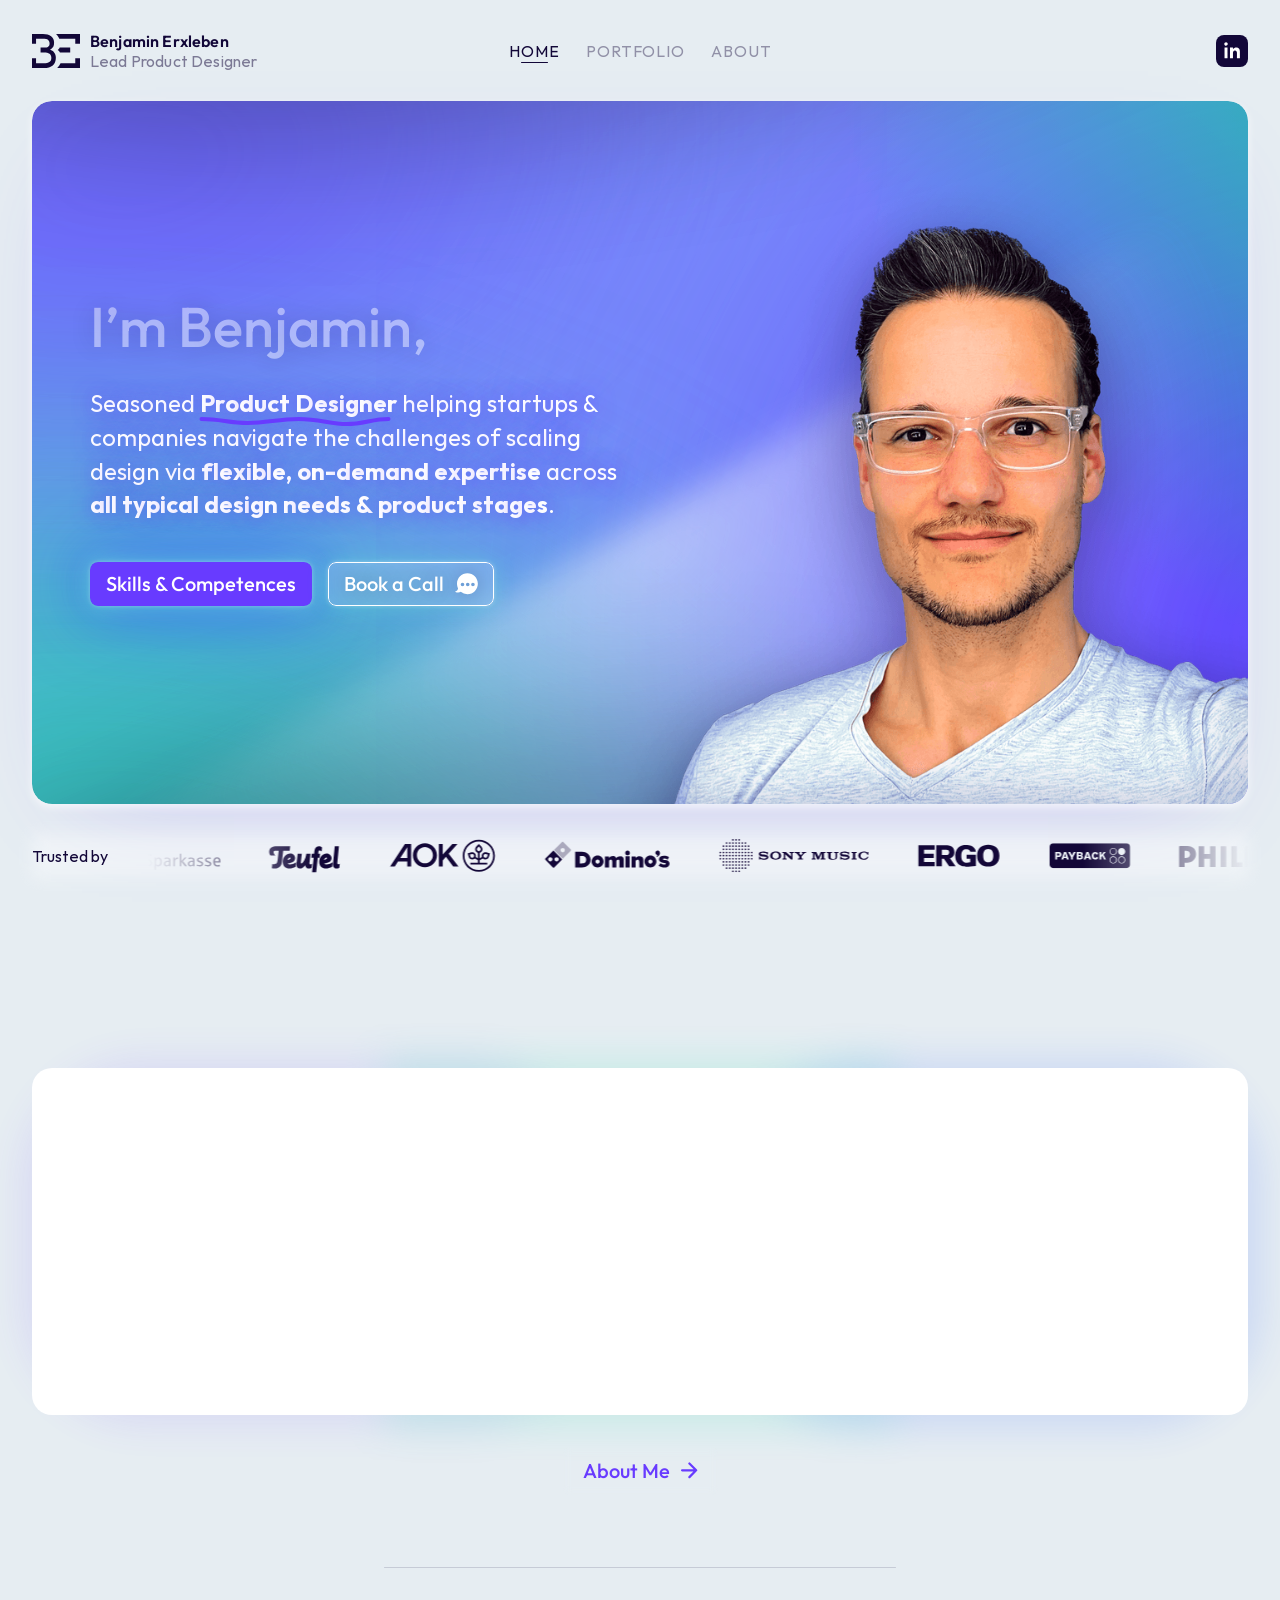
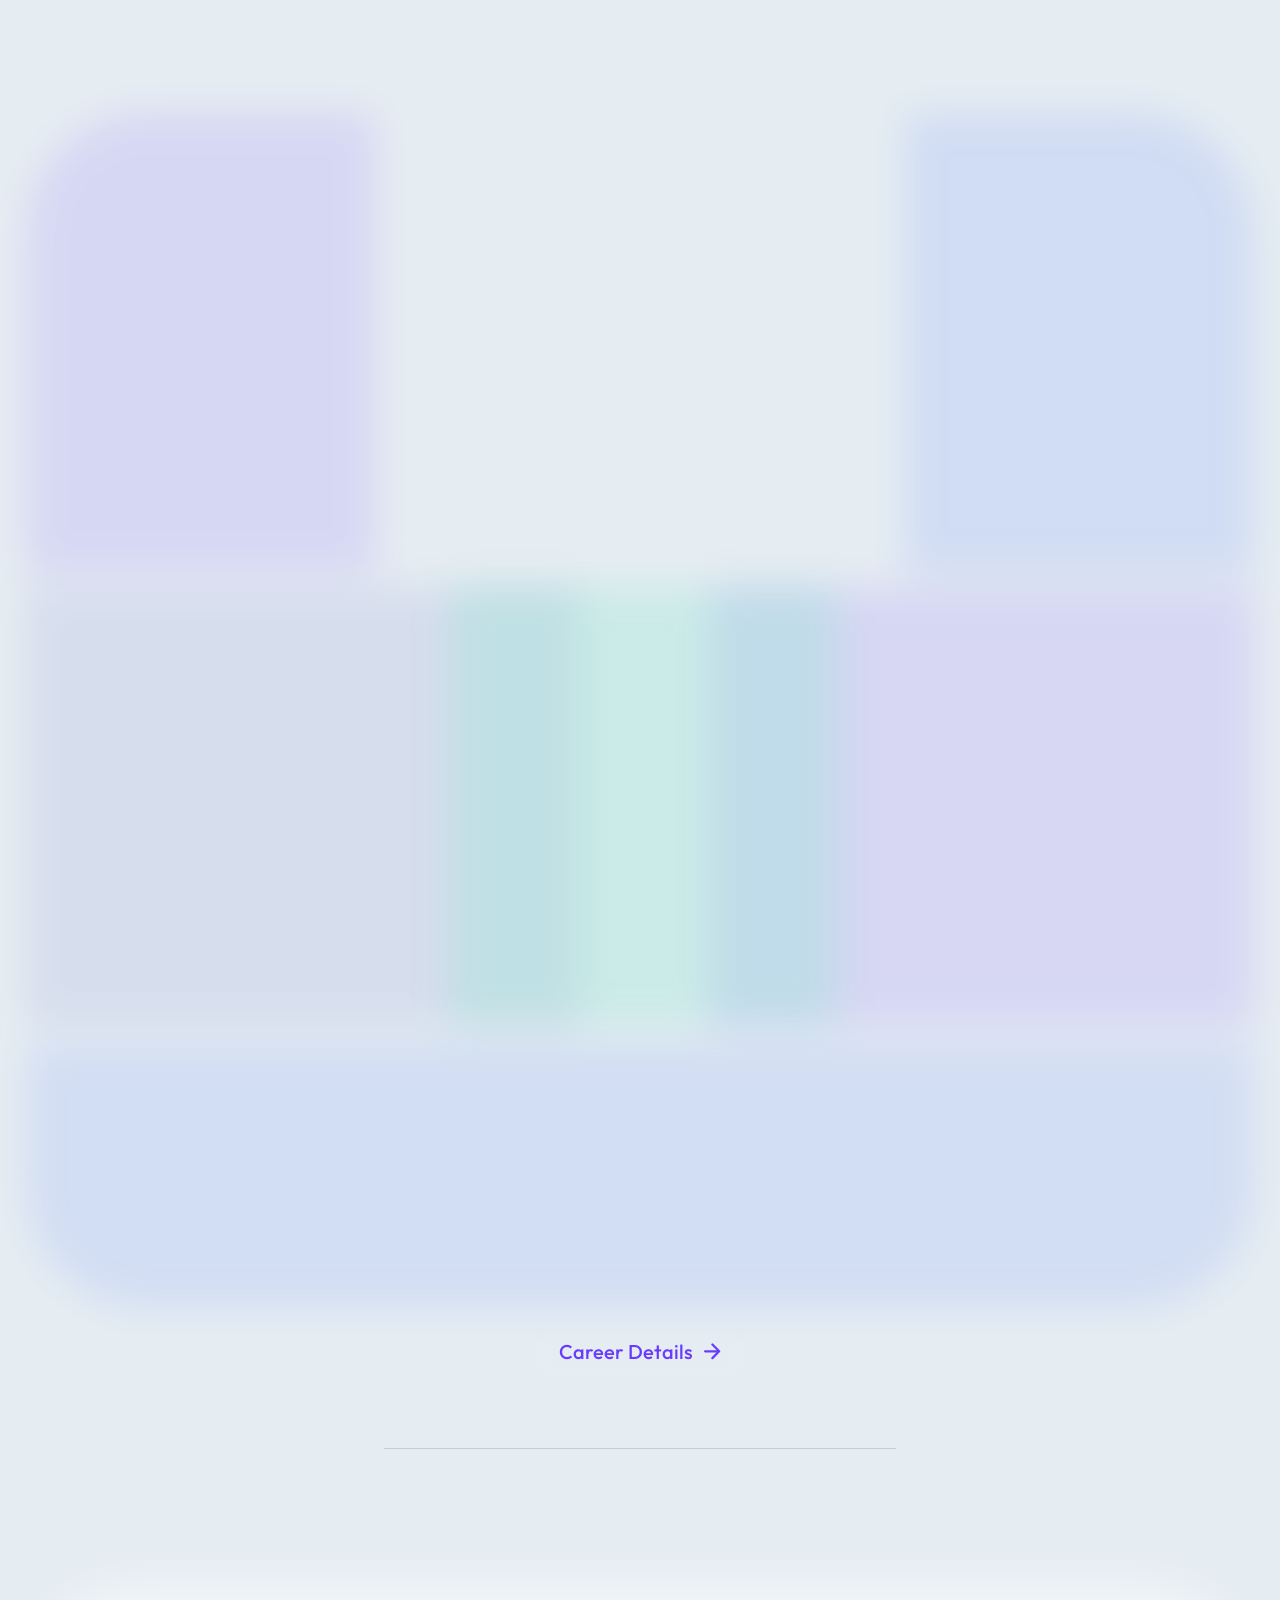
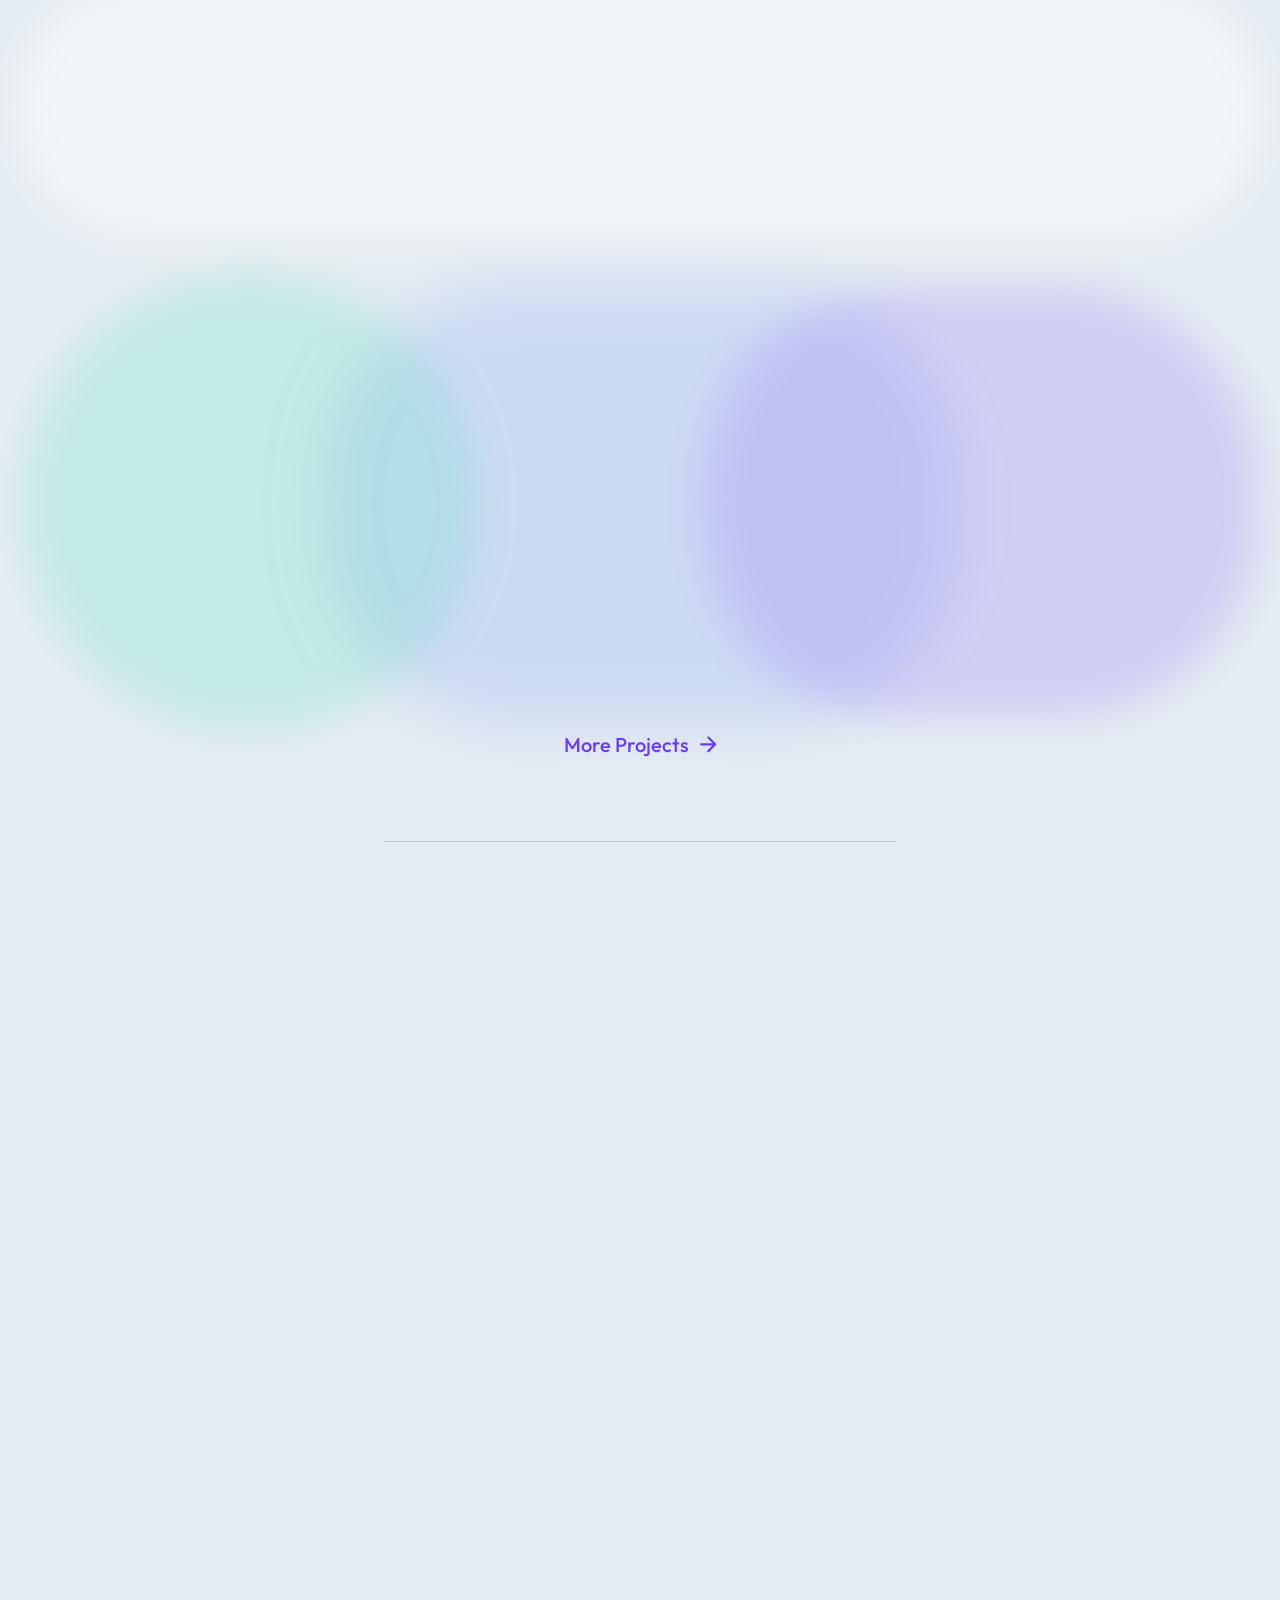
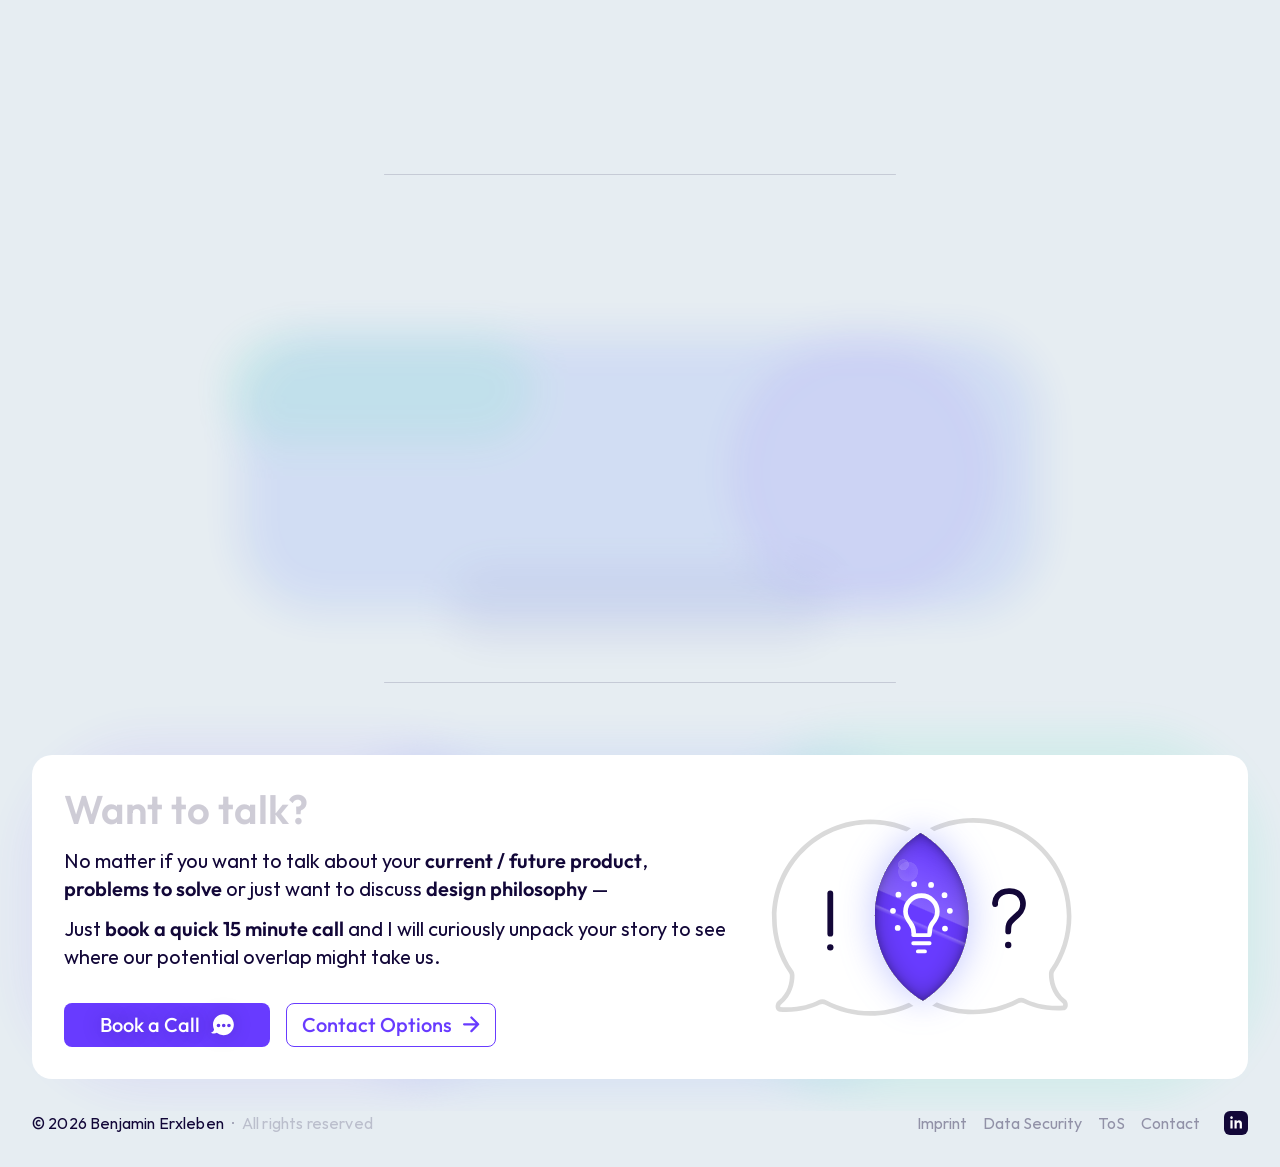
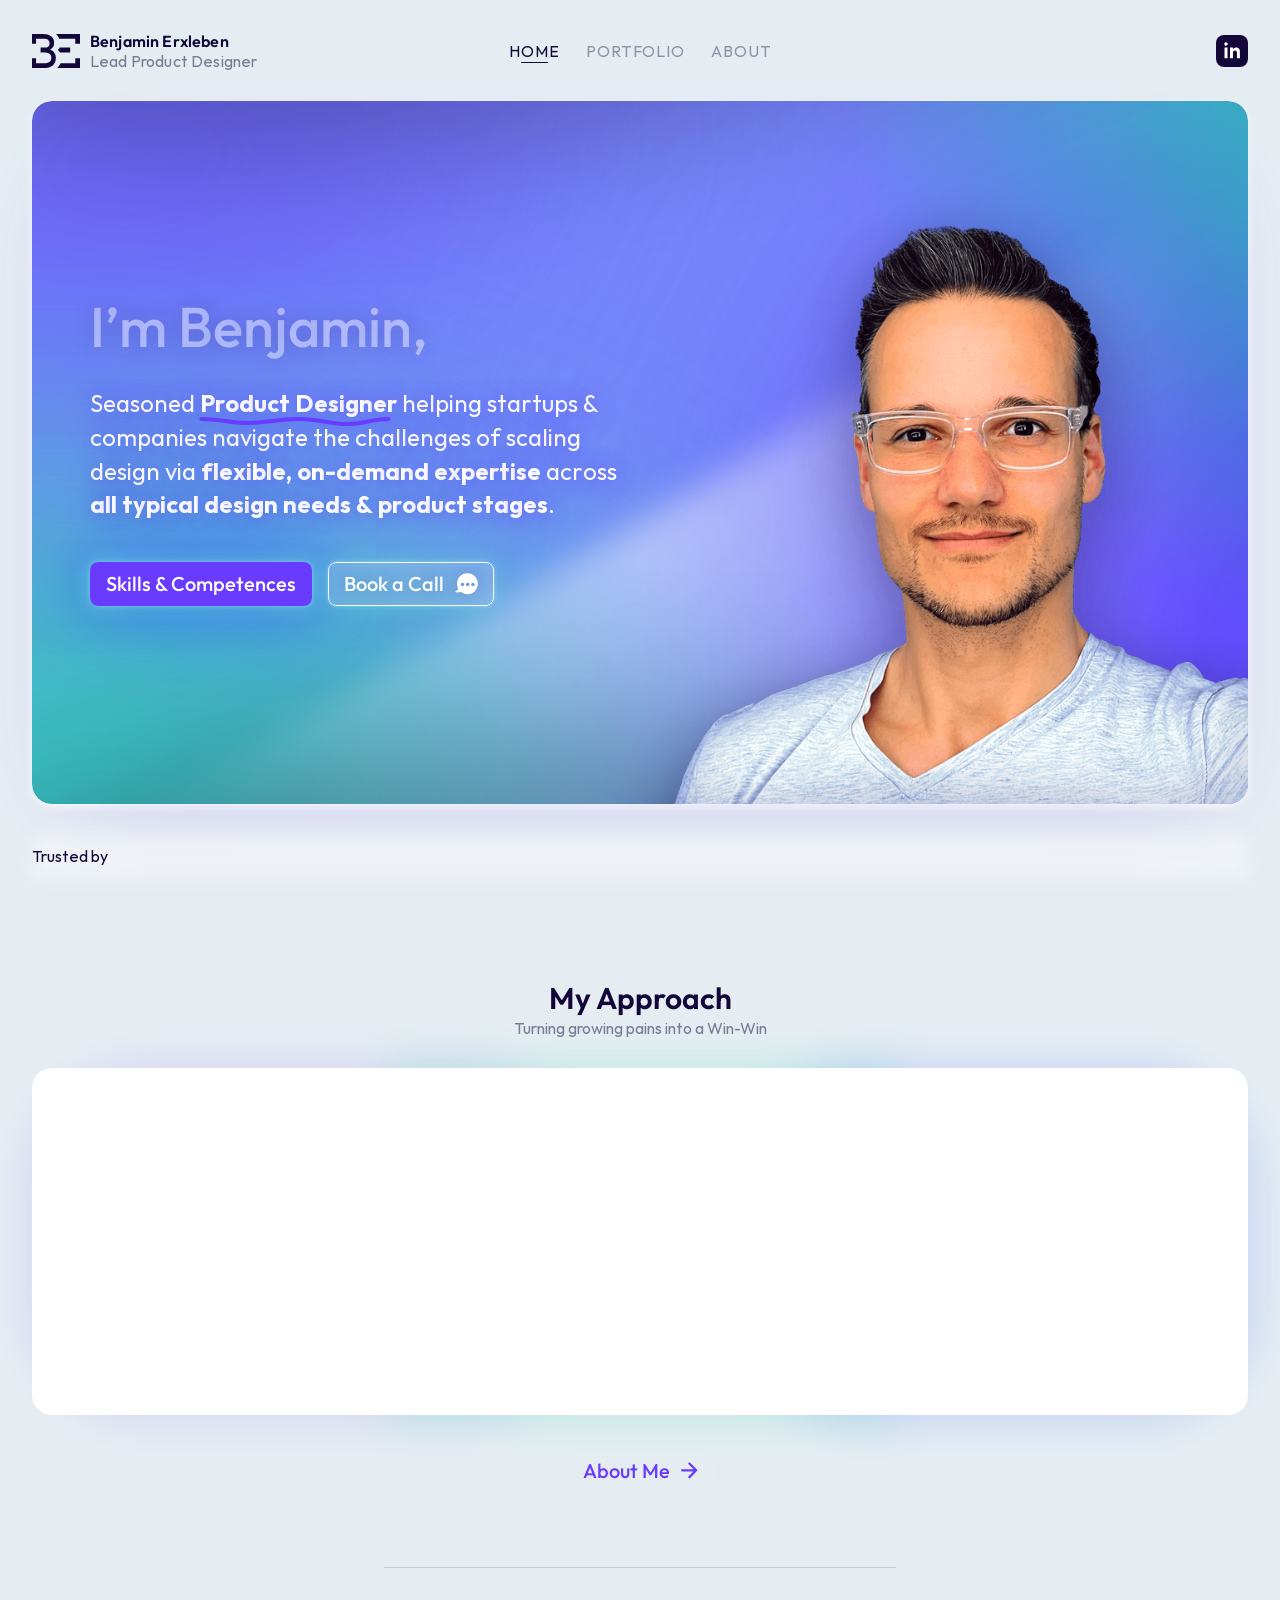
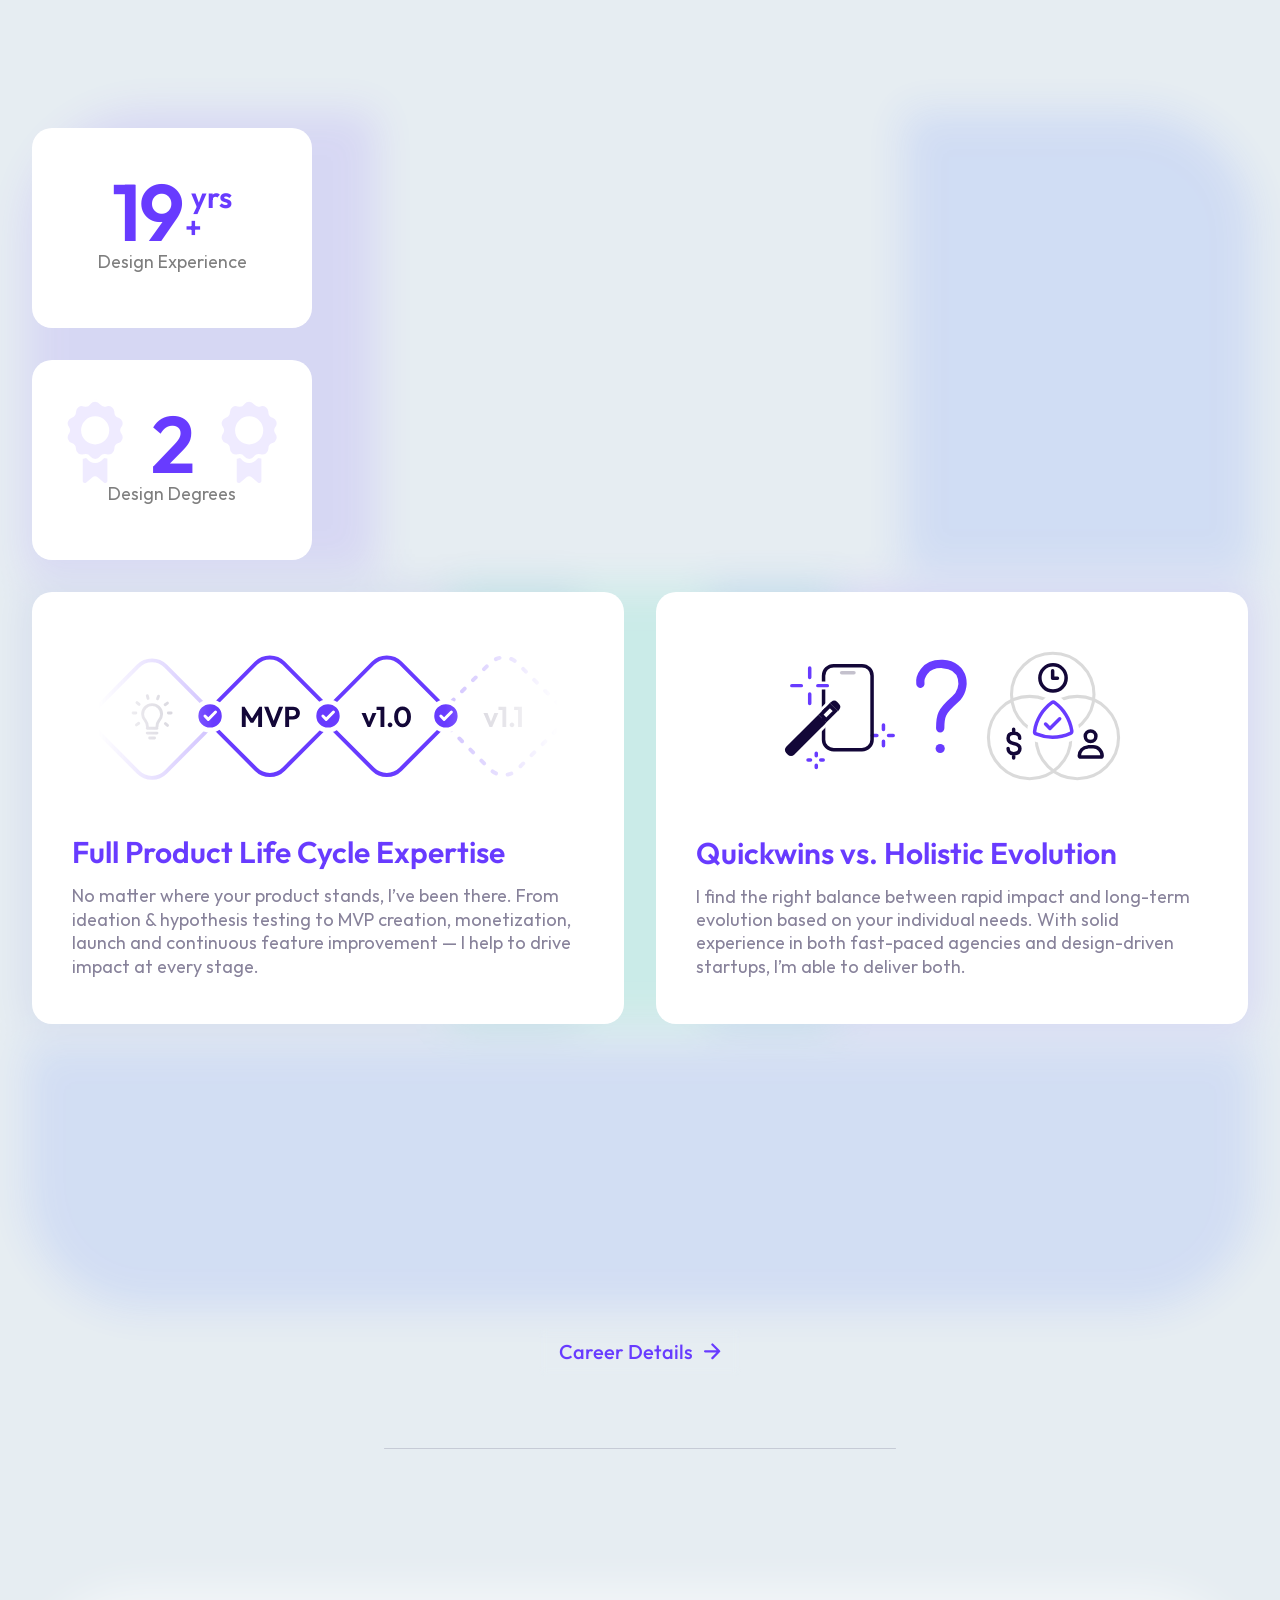
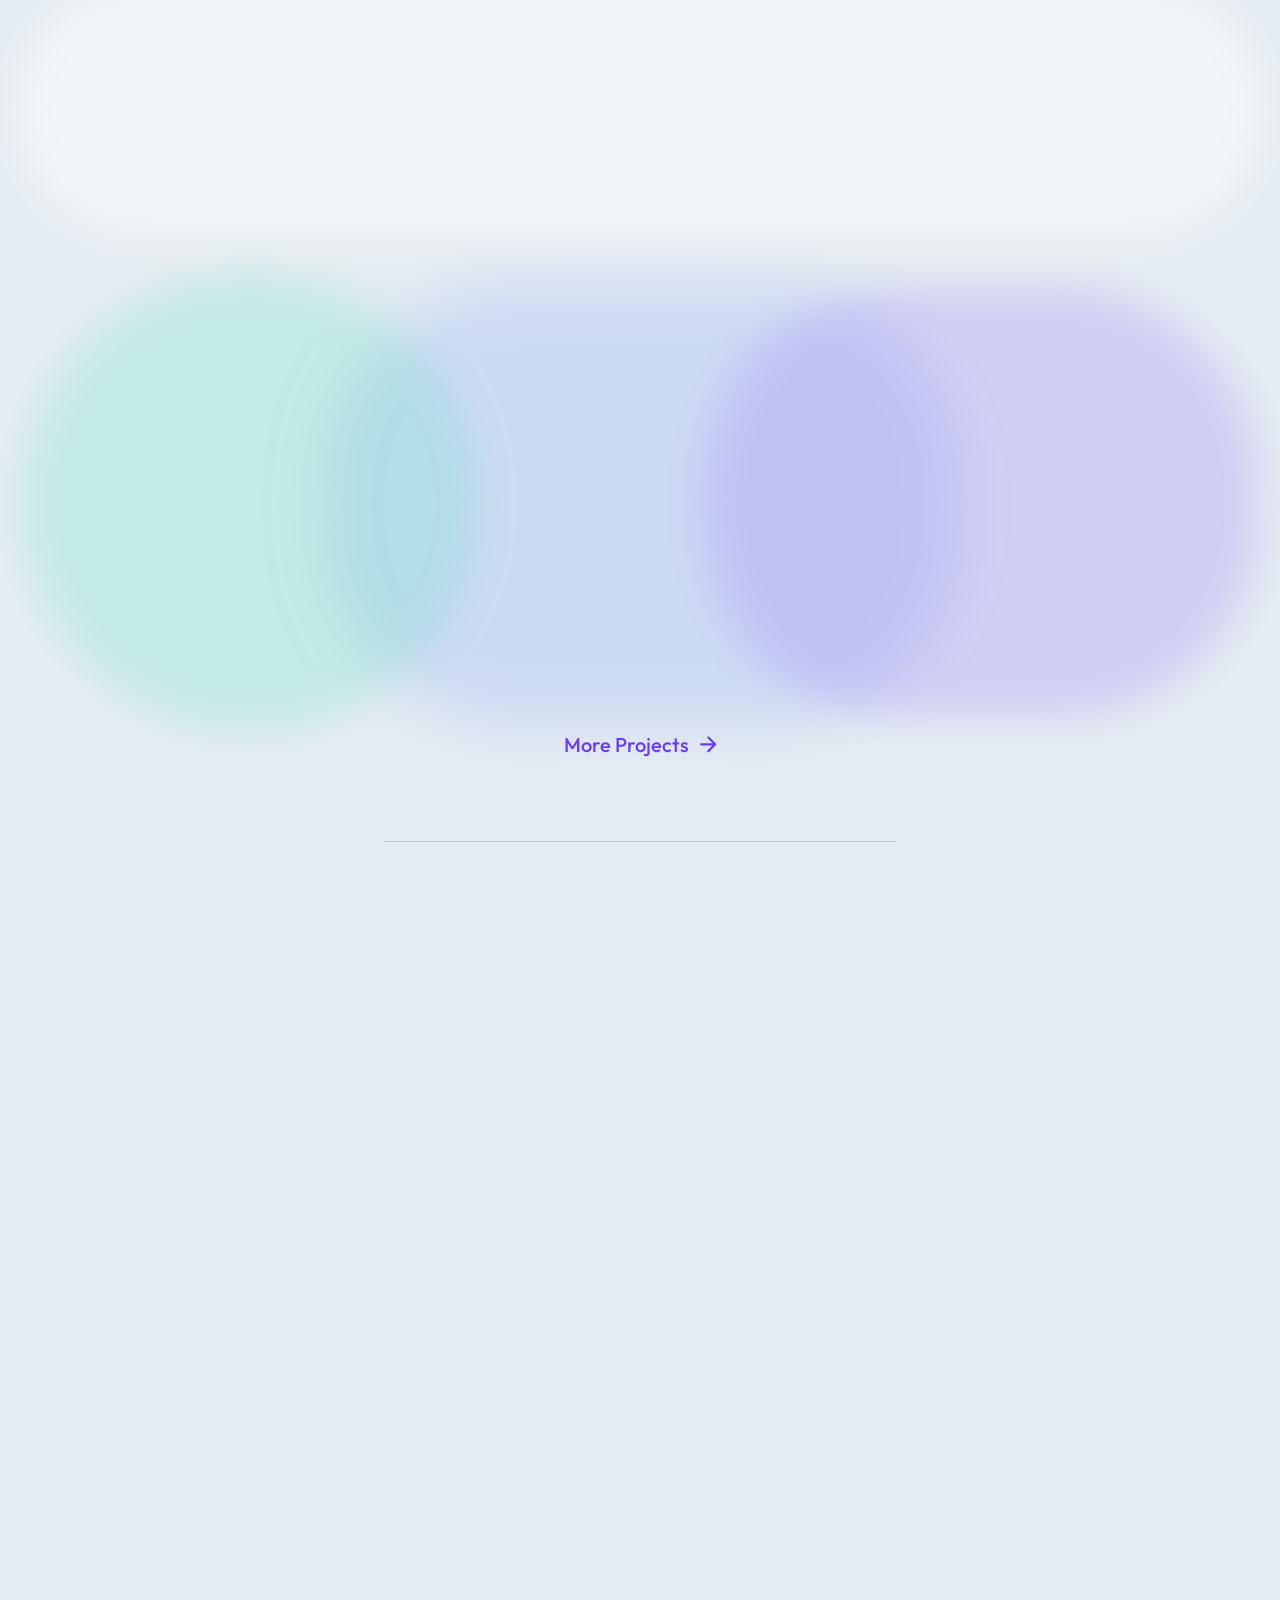
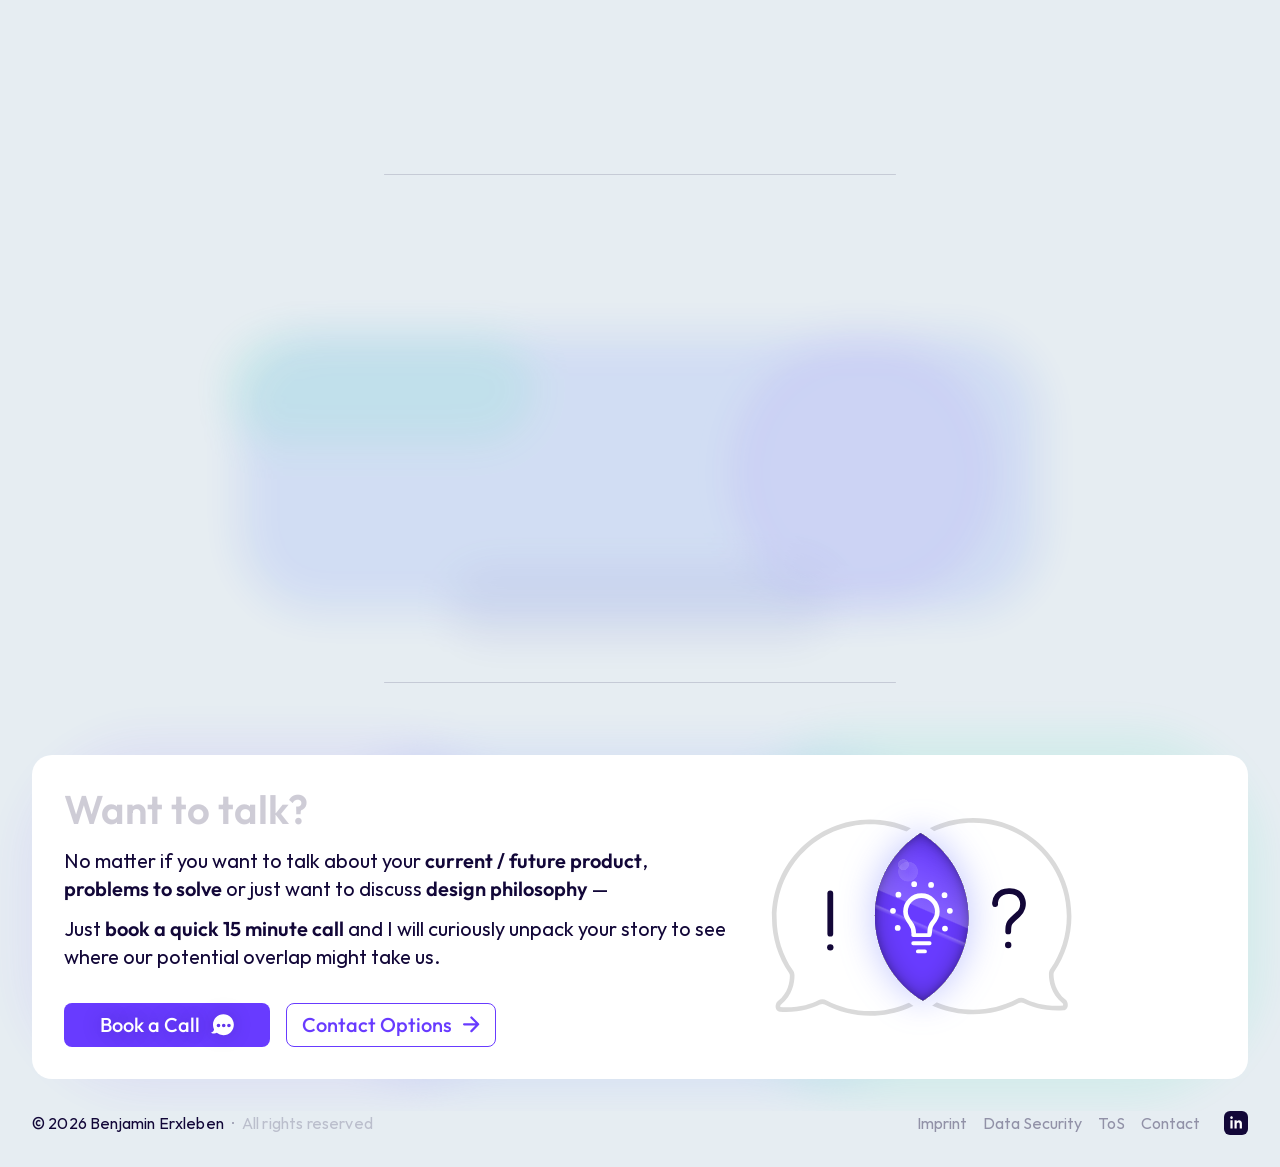
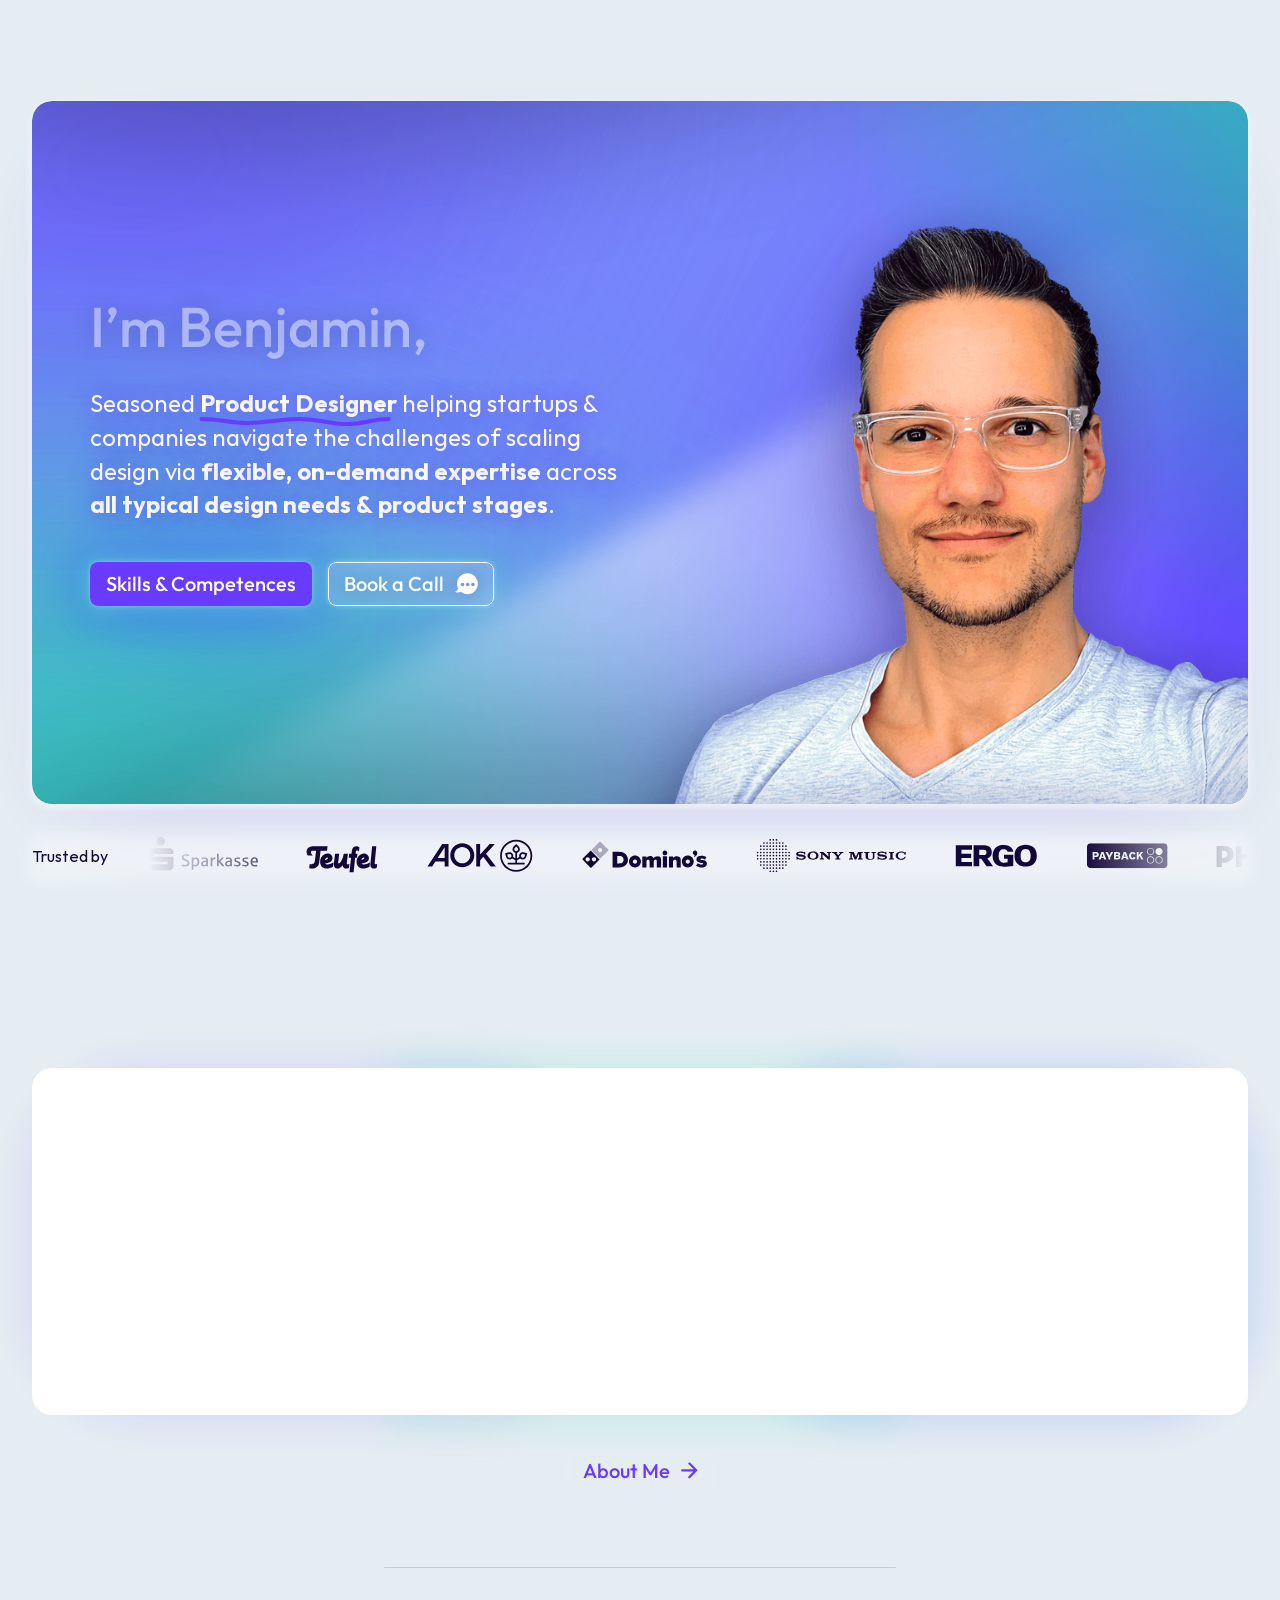
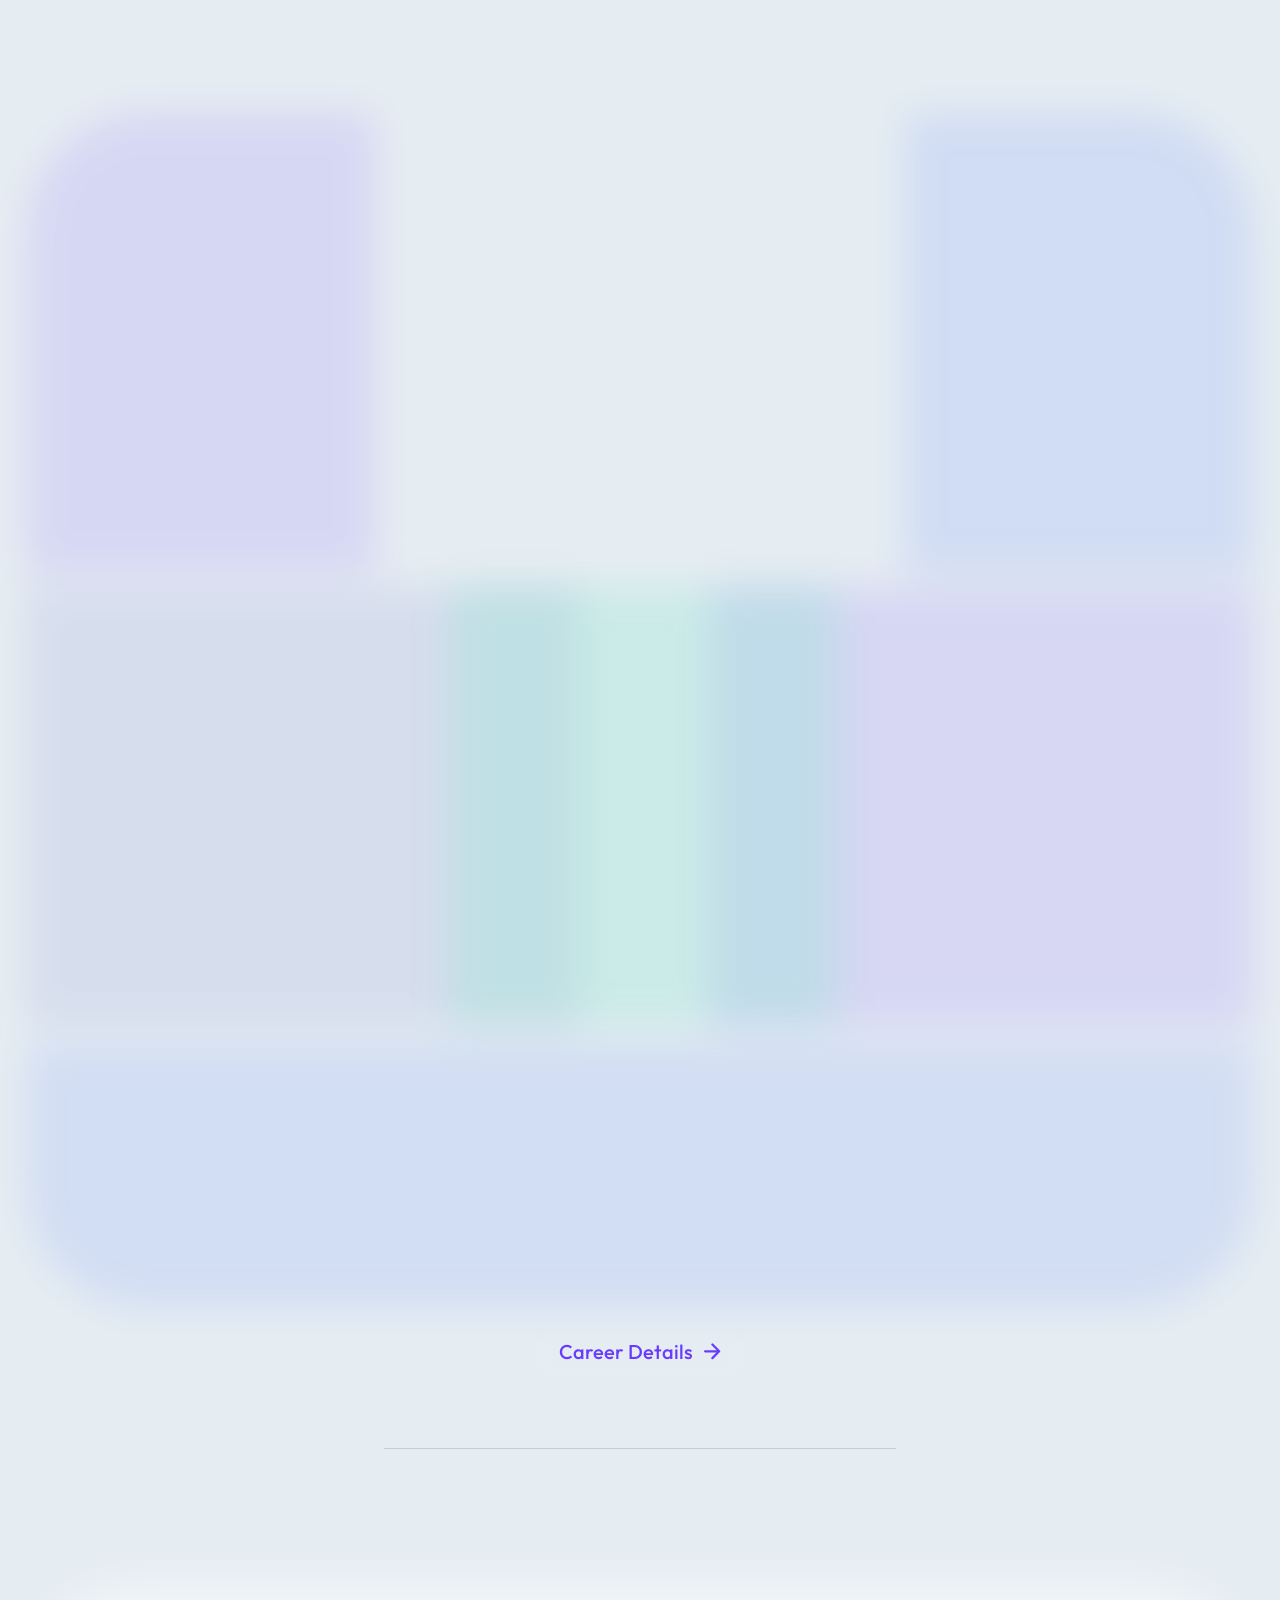
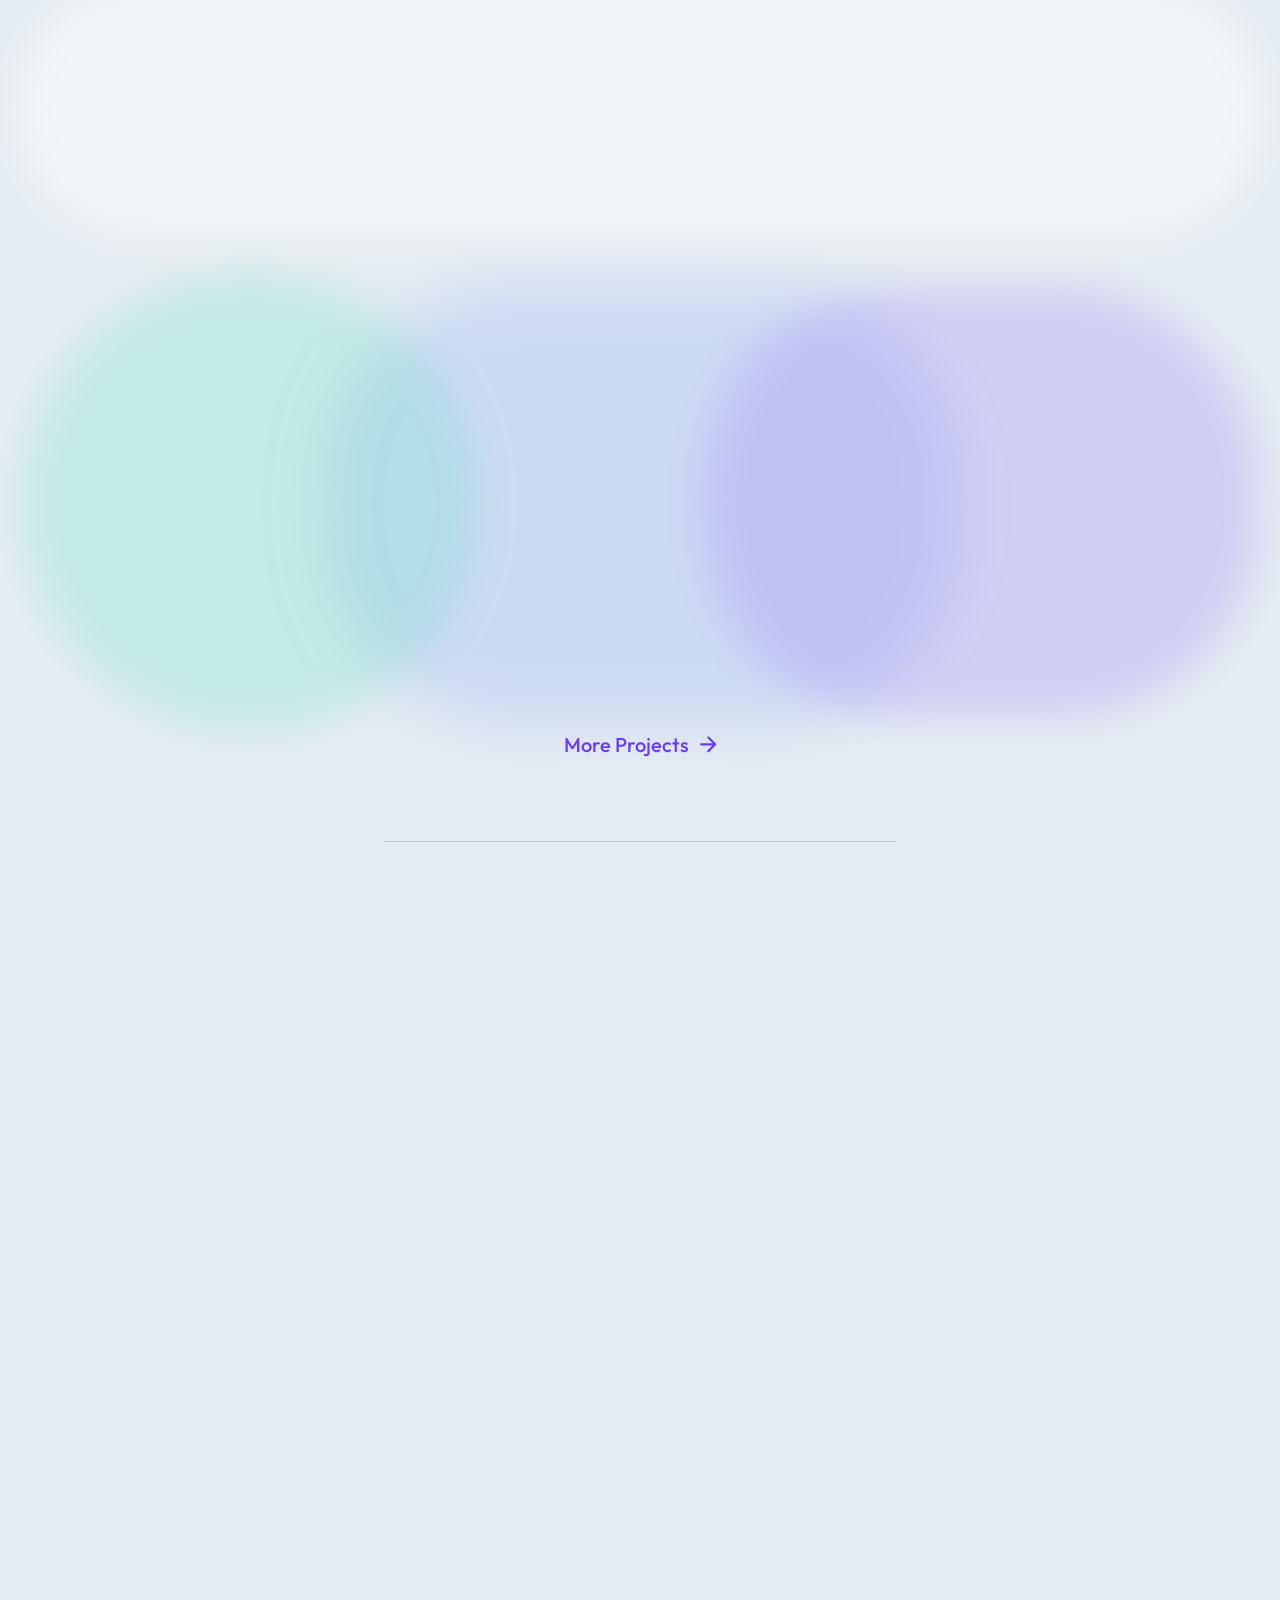
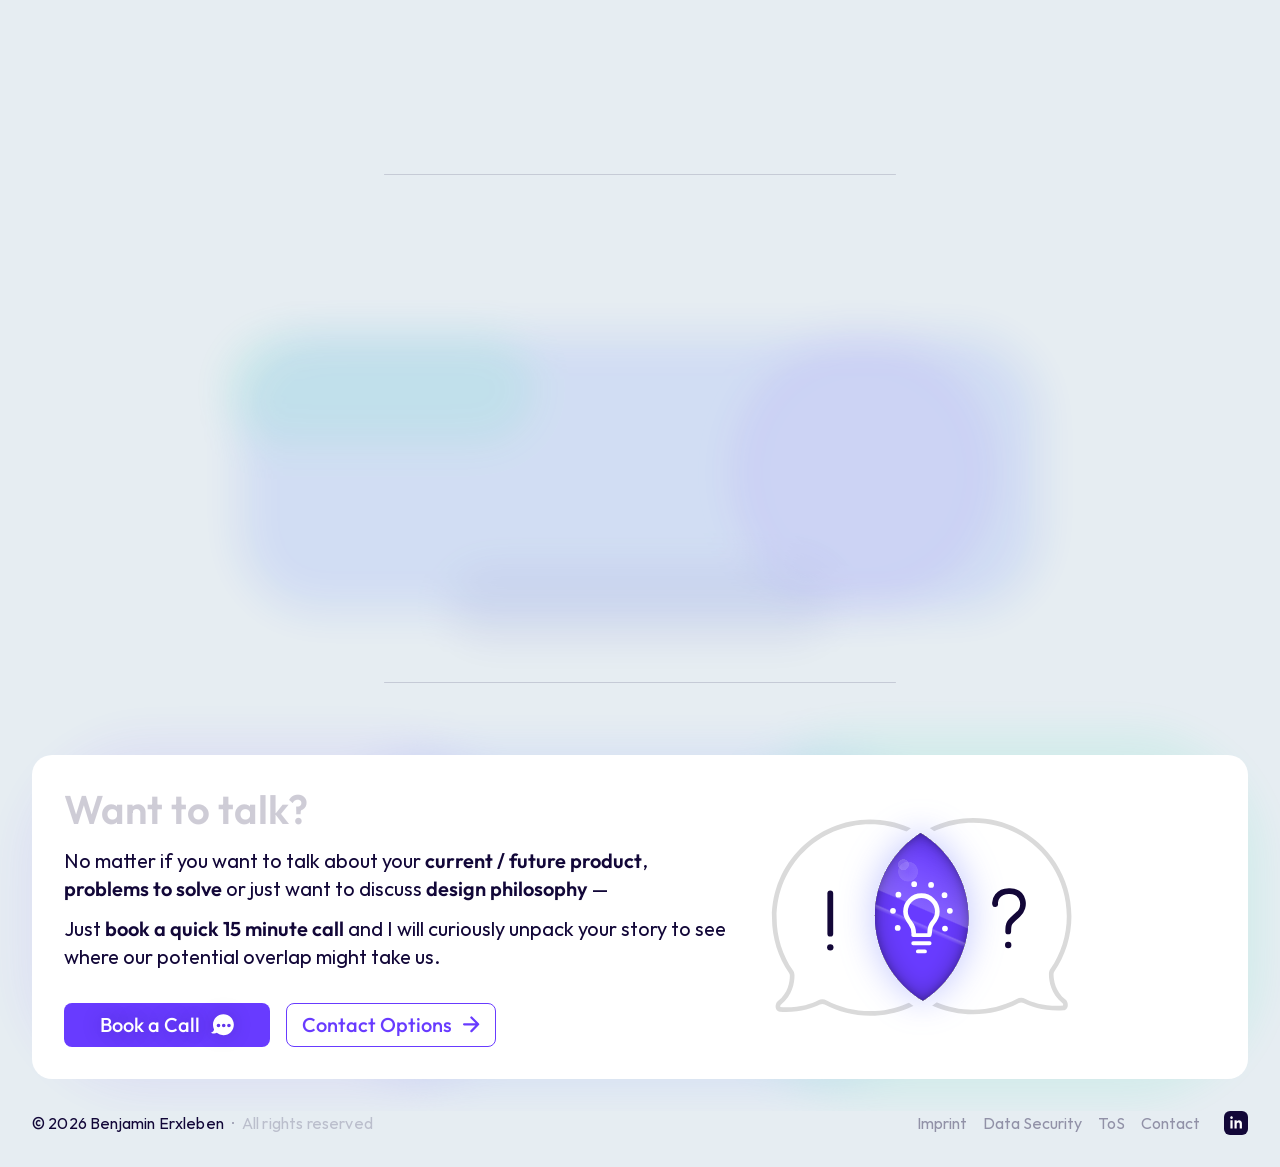
